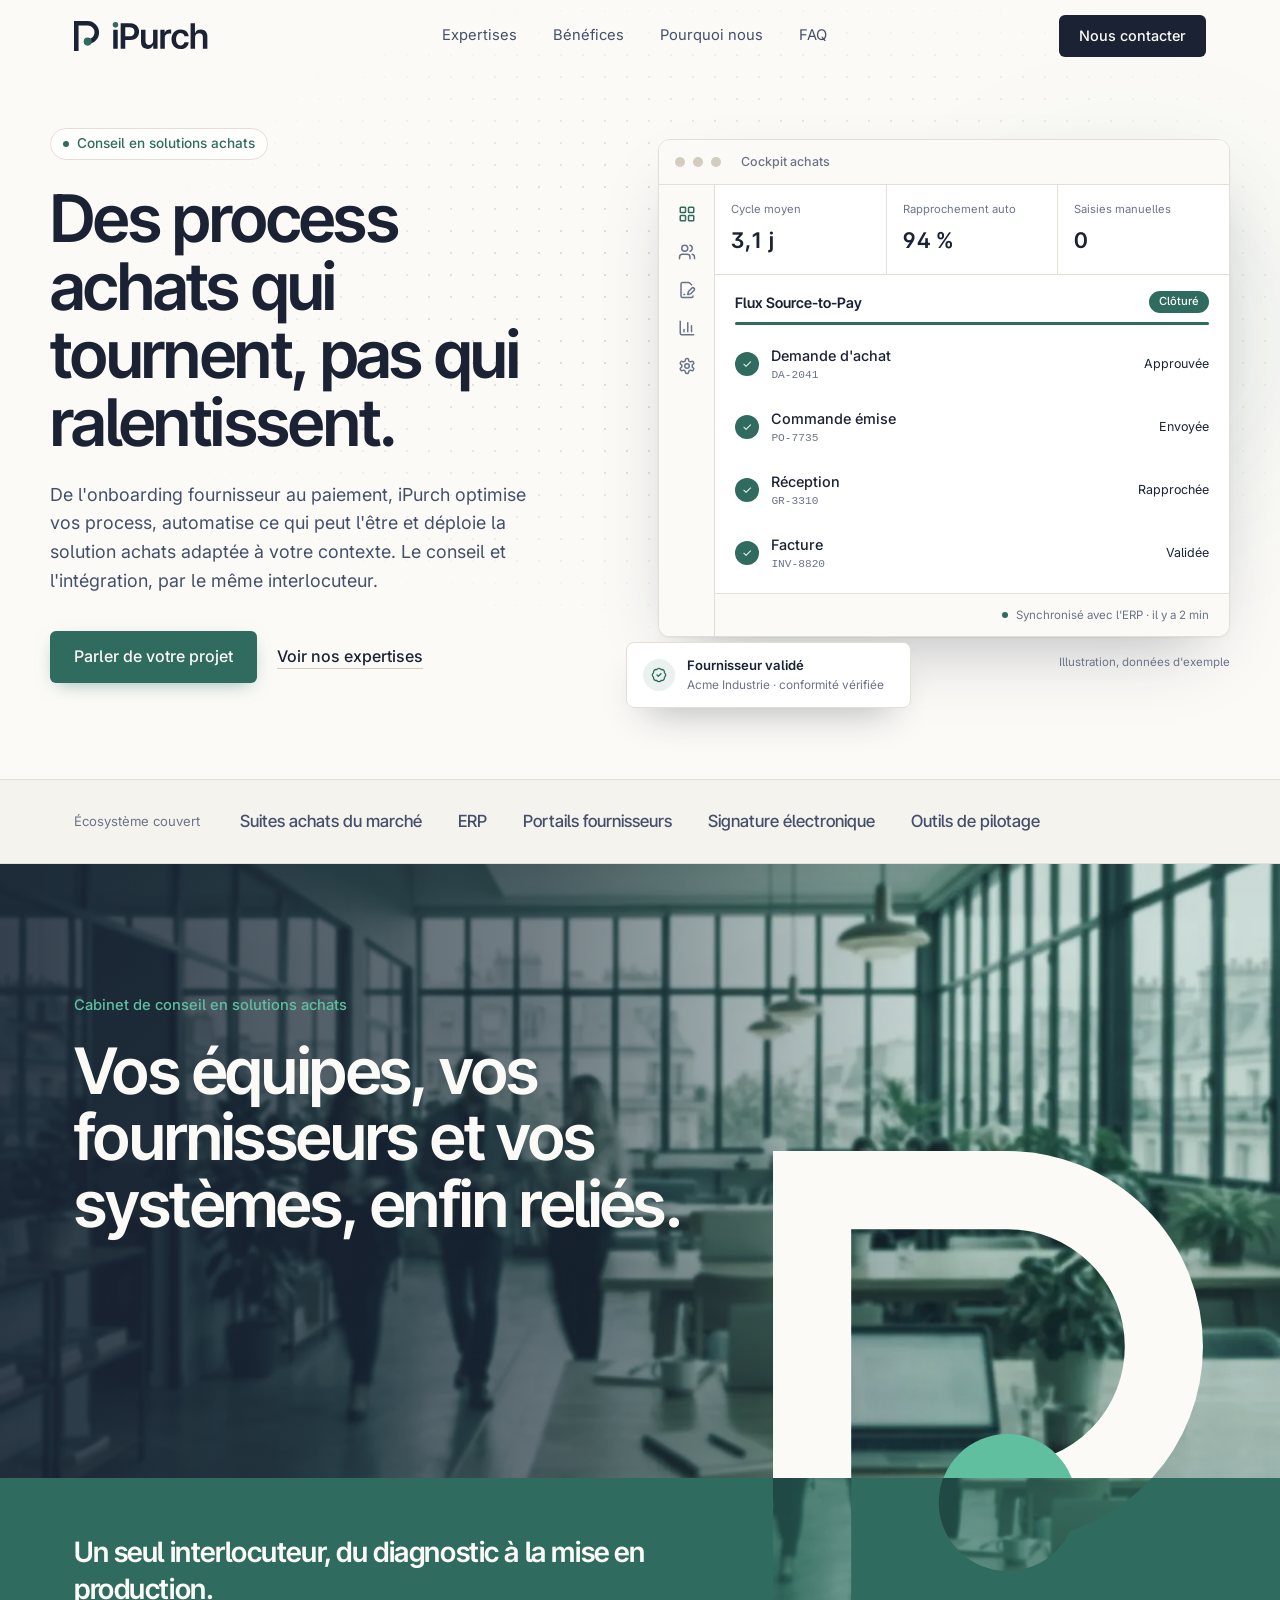
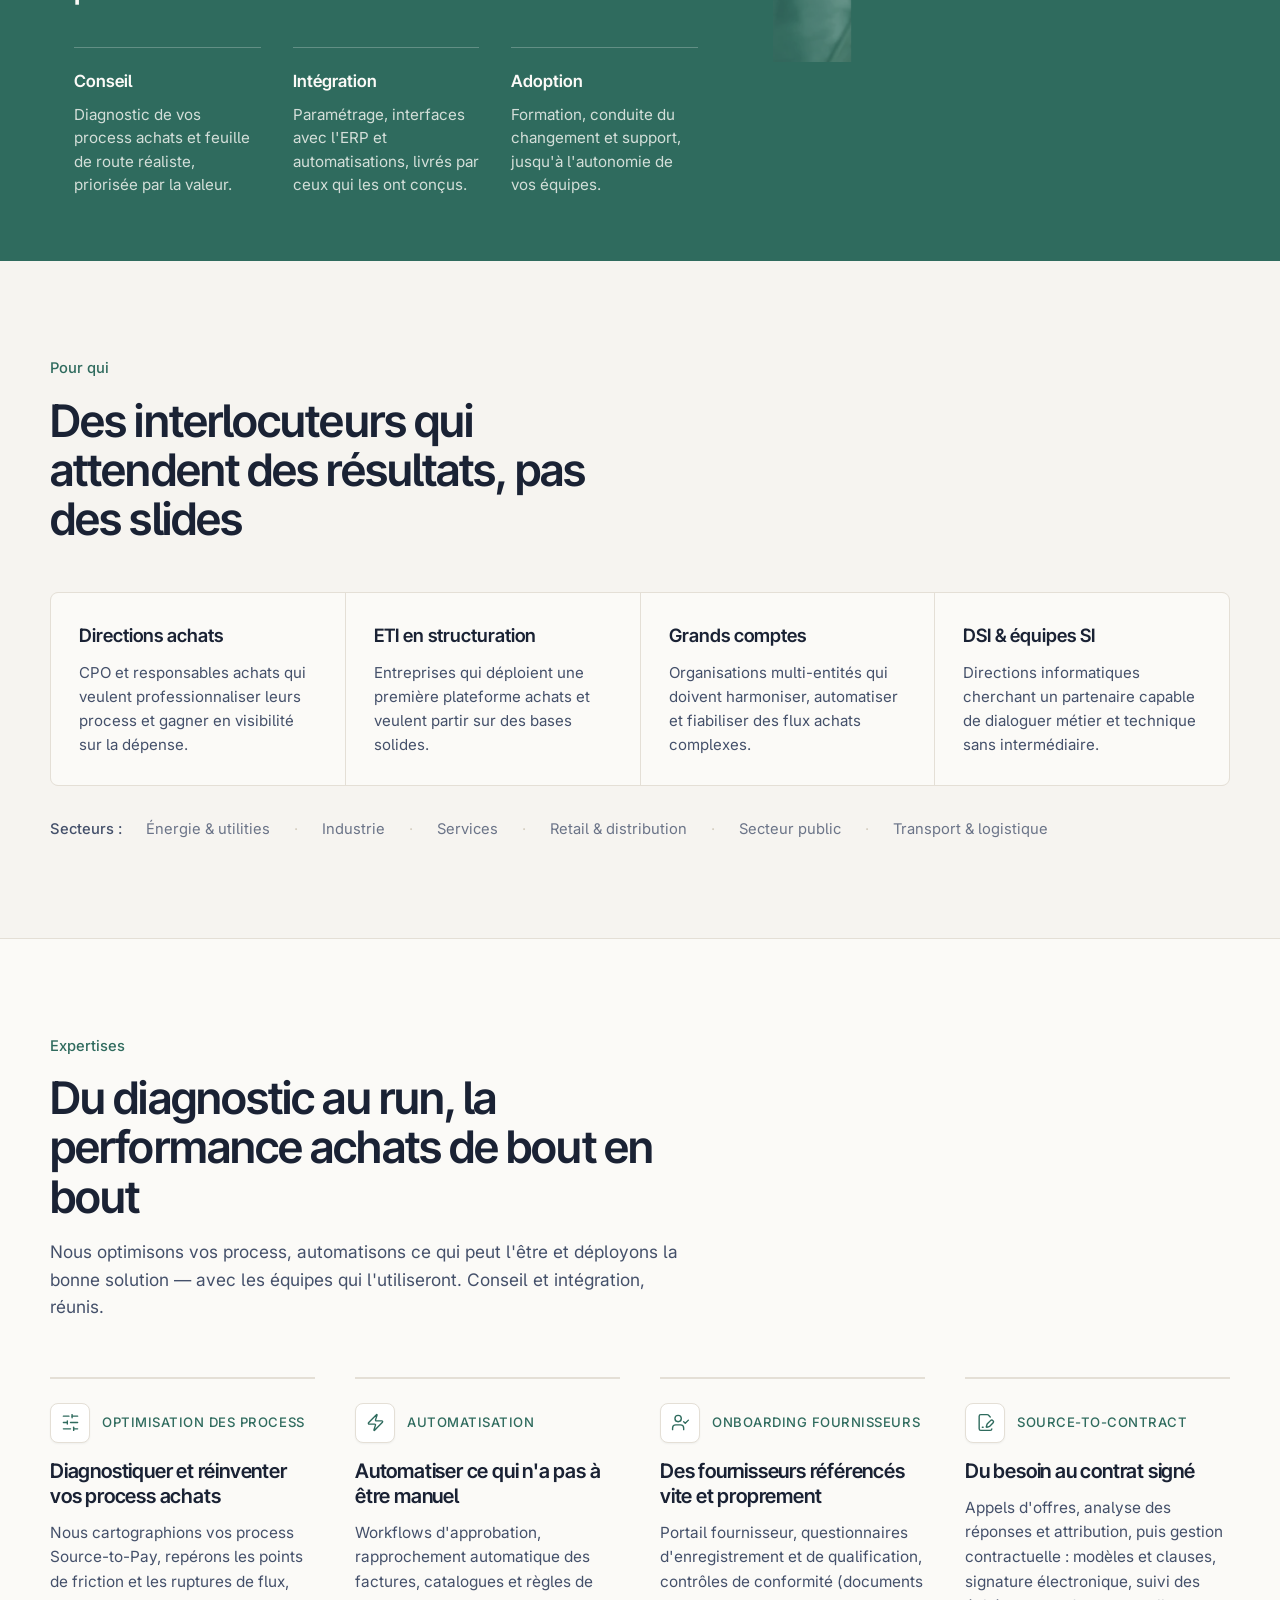
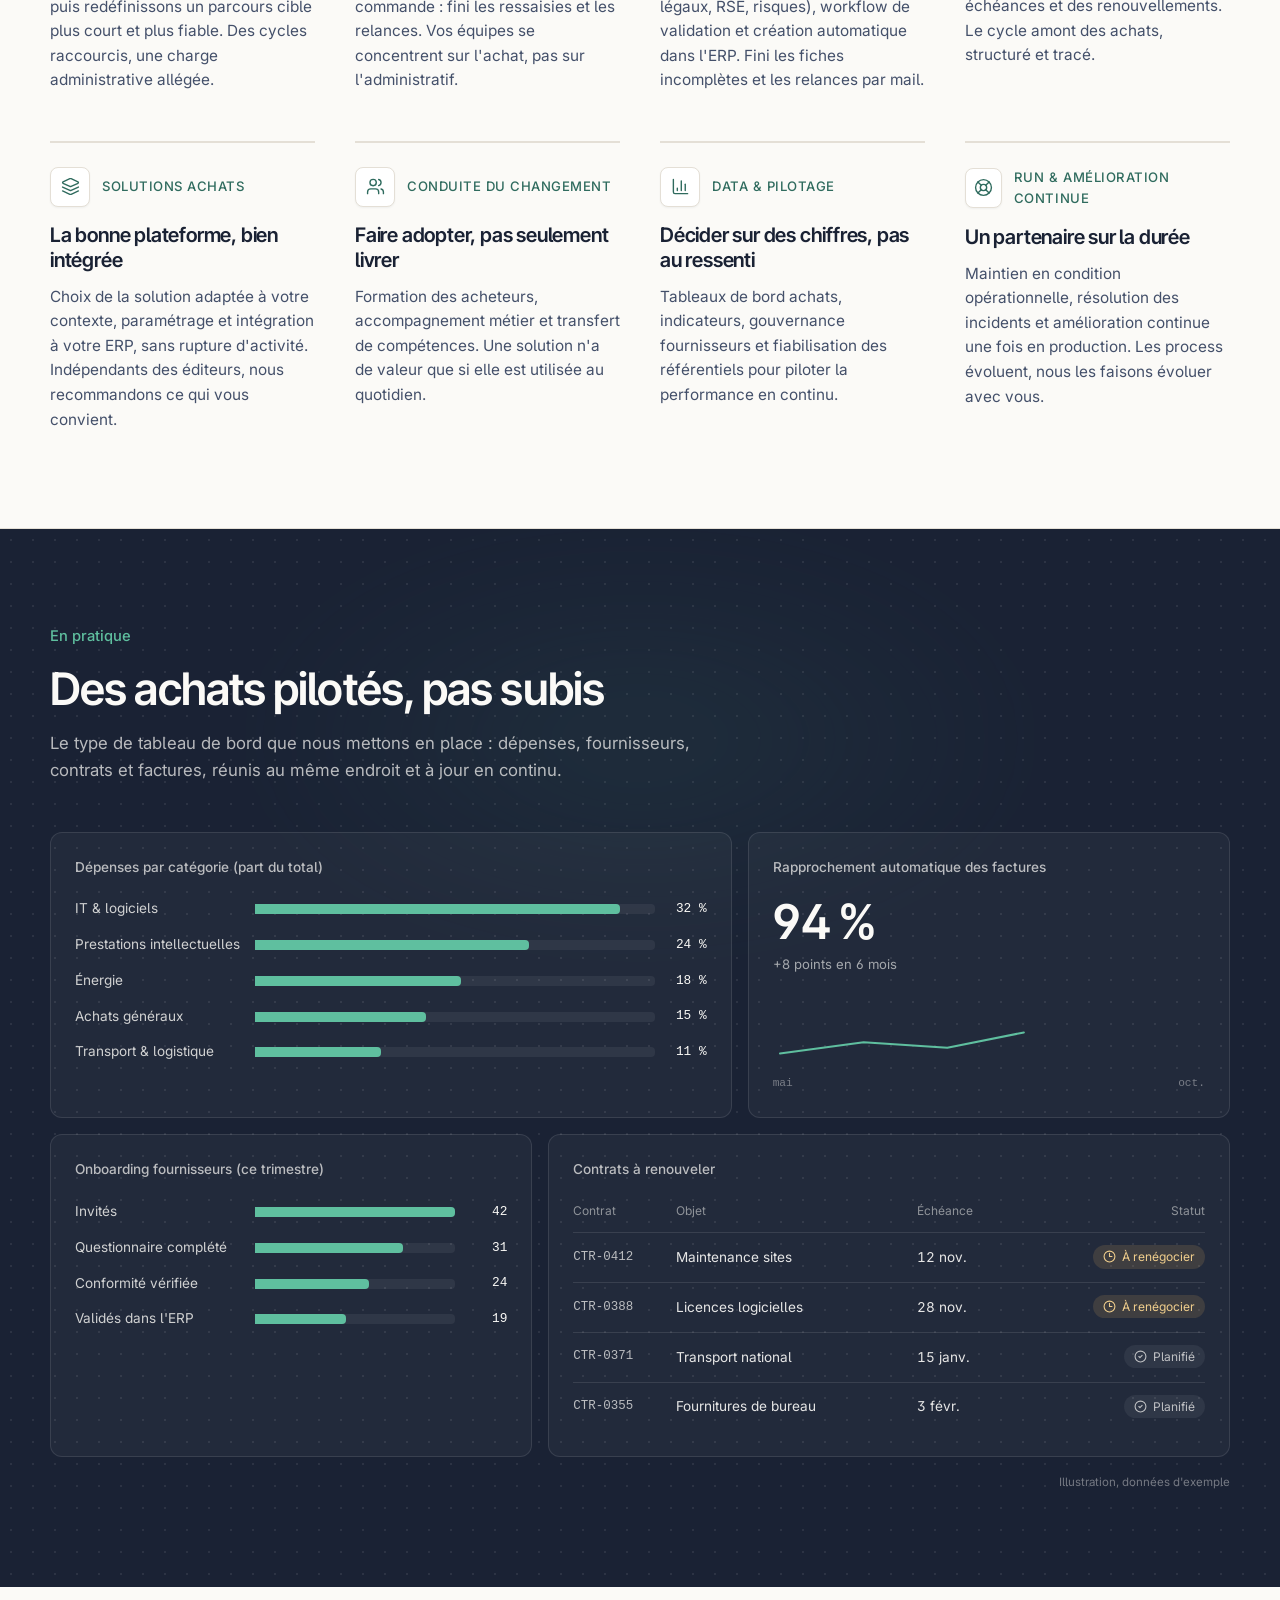
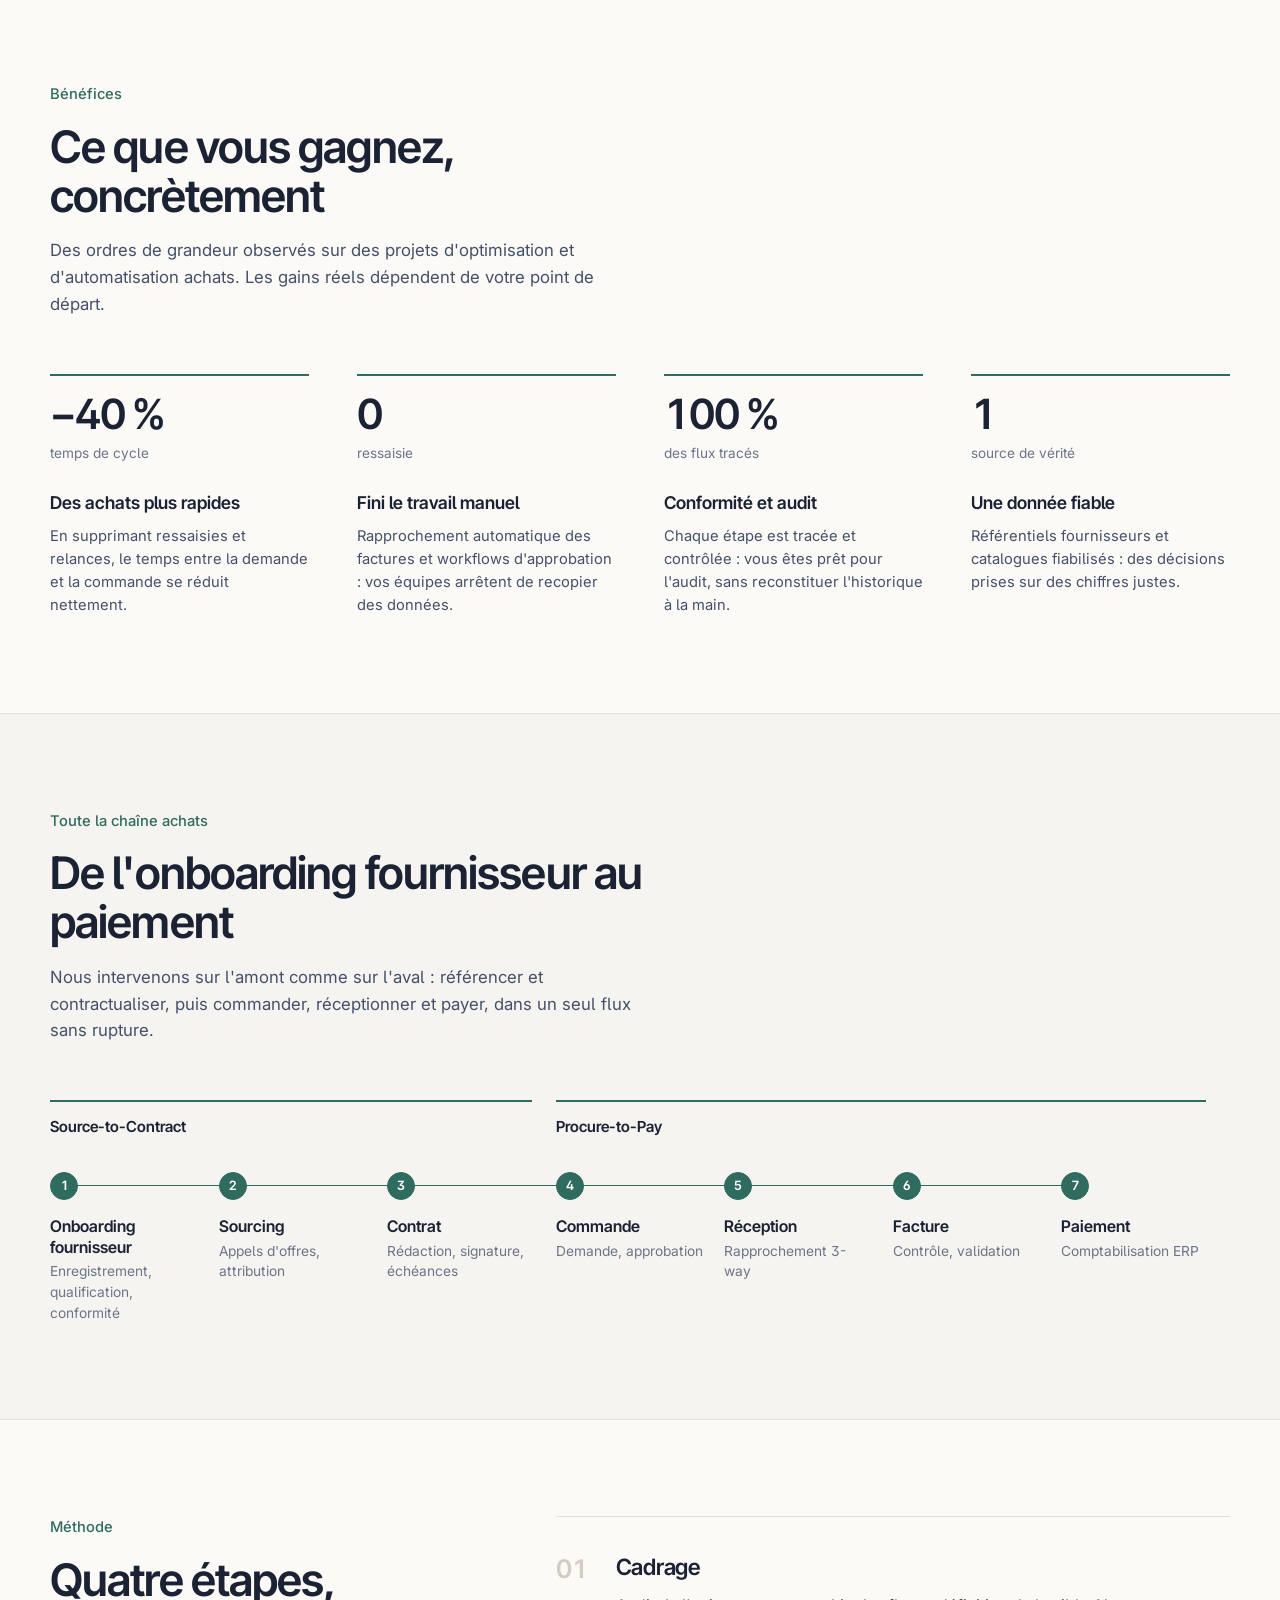
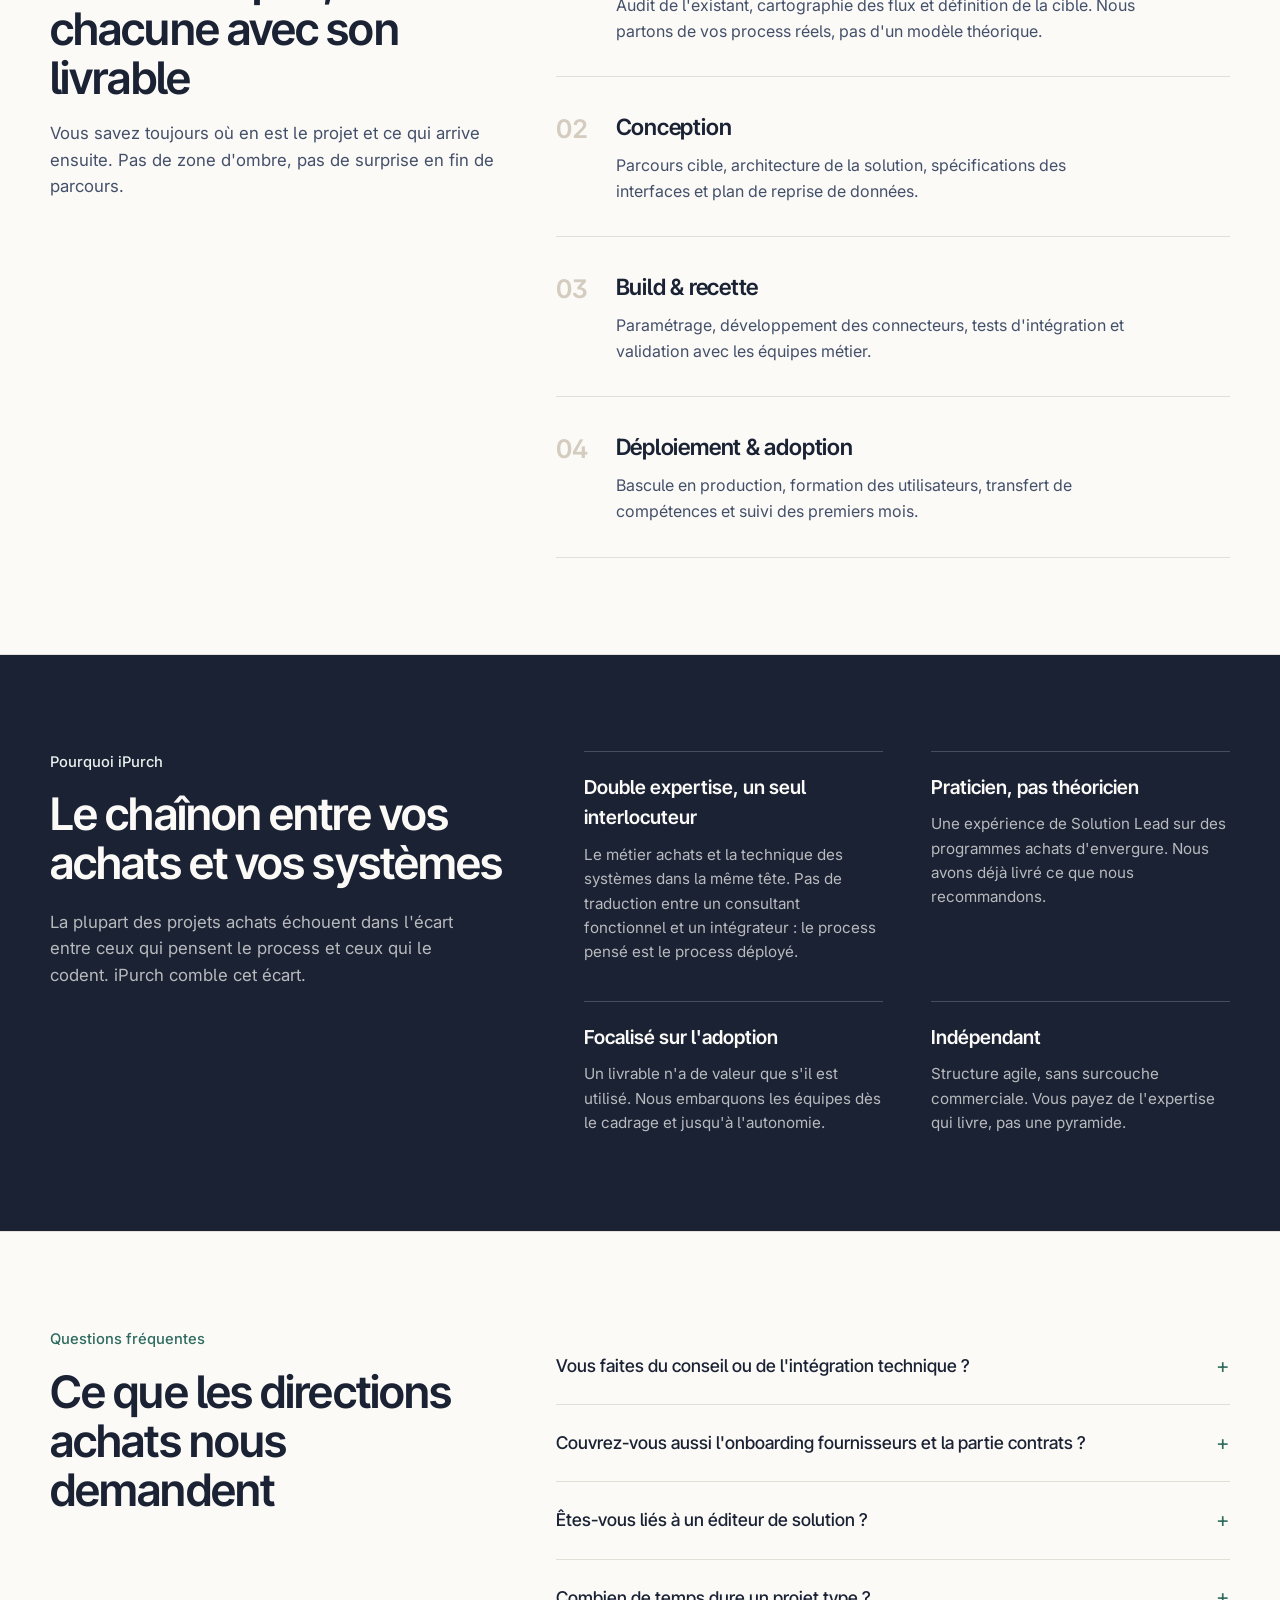
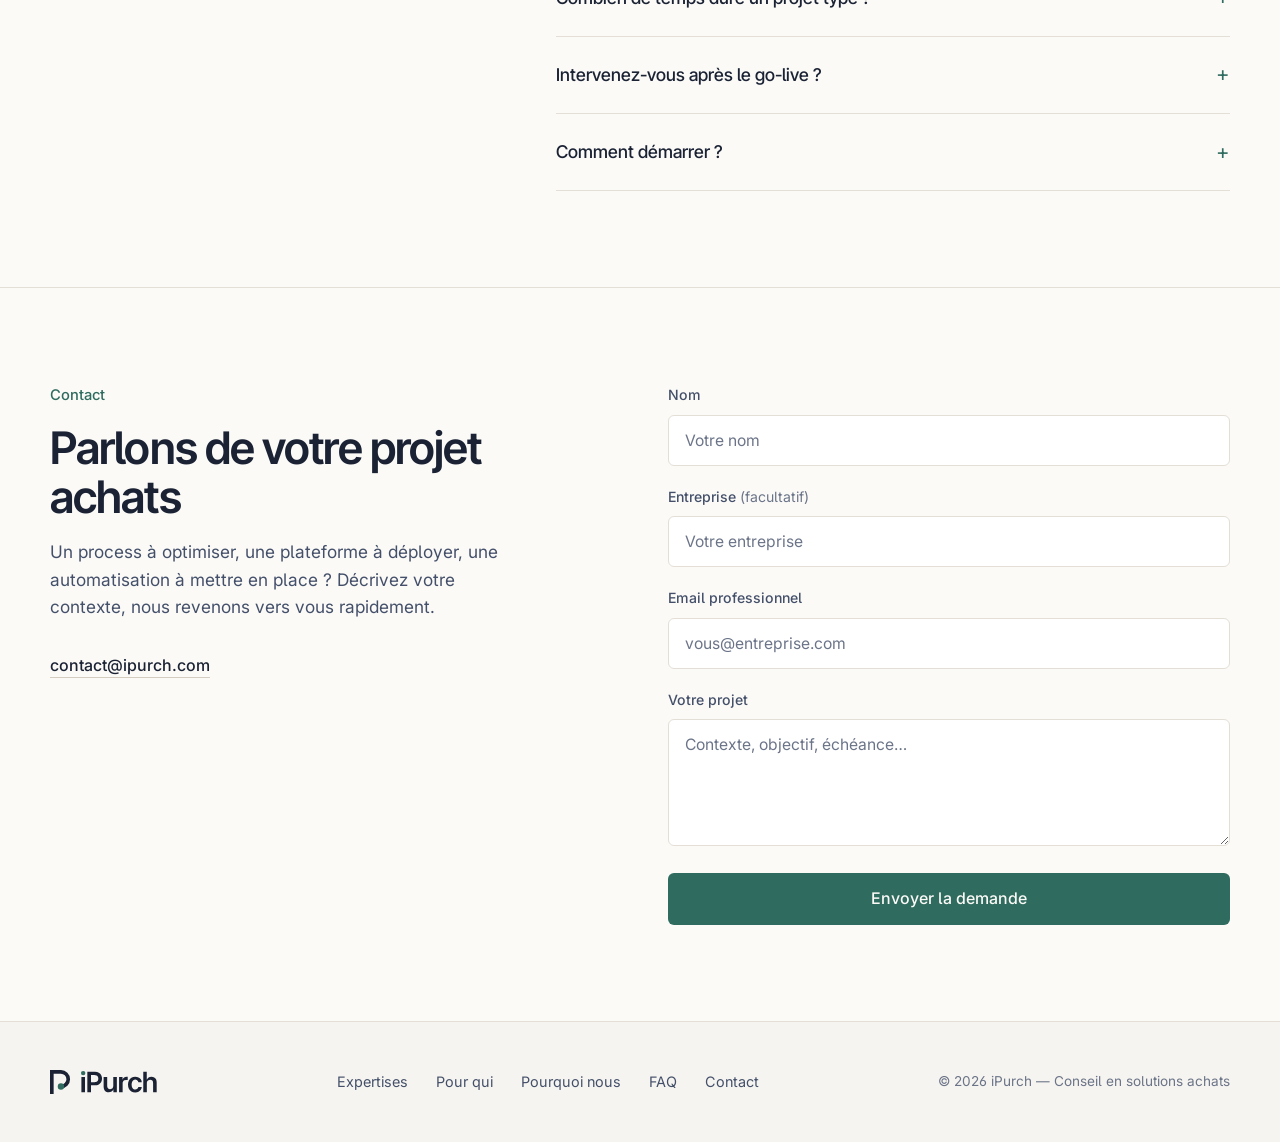
==== index.html @ 99d76235 "Section ambiance : photo duotone et grand symbole iPurch Co-Authored-By: Claude Opus 5.5 <noreply@an" ====
<!DOCTYPE html><html lang="fr"><head><meta charSet="utf-8"/><meta name="viewport" content="width=device-width, initial-scale=1"/><link rel="preload" as="image" href="/logo-ipurch.svg"/><link rel="stylesheet" href="/_next/static/css/b8a071f1bb0f0b45.css" data-precedence="next"/><link rel="preload" as="script" fetchPriority="low" href="/_next/static/chunks/webpack-db0a529a99835594.js"/><script src="/_next/static/chunks/4bd1b696-1aecb718b7a33d29.js" async=""></script><script src="/_next/static/chunks/517-3b5f5d968b87747b.js" async=""></script><script src="/_next/static/chunks/main-app-0bca6ce884f73577.js" async=""></script><script src="/_next/static/chunks/app/page-806783d012104522.js" async=""></script><link rel="preconnect" href="https://fonts.googleapis.com"/><link rel="preconnect" href="https://fonts.gstatic.com" crossorigin="anonymous"/><title>iPurch — Conseil en solutions achats</title><meta name="description" content="iPurch optimise, automatise et déploie vos process achats, de l&#x27;onboarding fournisseur au paiement. Conseil et intégration de solutions achats, réunis."/><meta name="keywords" content="conseil achats,solutions achats,e-procurement,automatisation achats,Source-to-Pay,Source-to-Contract,onboarding fournisseurs,gestion des contrats,optimisation process achats"/><link rel="canonical" href="https://ipurch.com/"/><meta property="og:title" content="iPurch — Conseil en solutions achats"/><meta property="og:description" content="Optimisation, automatisation et intégration de vos process achats."/><meta property="og:locale" content="fr_FR"/><meta property="og:image" content="https://ipurch.com/og.png"/><meta property="og:image:width" content="1200"/><meta property="og:image:height" content="630"/><meta property="og:image:alt" content="iPurch — Conseil en solutions achats"/><meta property="og:type" content="website"/><meta name="twitter:card" content="summary_large_image"/><meta name="twitter:title" content="iPurch — Conseil en solutions achats"/><meta name="twitter:description" content="Optimisation, automatisation et intégration de vos process achats."/><meta name="twitter:image" content="https://ipurch.com/og.png"/><meta name="twitter:image:width" content="1200"/><meta name="twitter:image:height" content="630"/><meta name="twitter:image:alt" content="iPurch — Conseil en solutions achats"/><link rel="icon" href="/icon.svg?99a24927365b1c5a" type="image/svg+xml" sizes="any"/><link rel="apple-touch-icon" href="/apple-icon.png?f041b15fe73373d6" type="image/png" sizes="360x360"/><link href="https://fonts.googleapis.com/css2?family=Inter+Tight:wght@400;500;600;700&amp;family=Inter:wght@400;500;600&amp;display=swap" rel="stylesheet"/><script src="/_next/static/chunks/polyfills-42372ed130431b0a.js" noModule=""></script></head><body class="font-sans"><nav class="fixed inset-x-0 top-0 z-50 transition-colors duration-300 border-b border-transparent"><div class="mx-auto flex h-[72px] max-w-[1180px] items-center justify-between px-6"><a href="#top" aria-label="iPurch, retour en haut de page"><img src="/logo-ipurch.svg" alt="iPurch" width="136" height="30" class="block h-[30px] w-auto"/></a><div class="hidden items-center gap-9 text-[0.92rem] text-ink-soft md:flex"><a href="#expertises" class="transition-colors hover:text-ink">Expertises</a><a href="#benefices" class="transition-colors hover:text-ink">Bénéfices</a><a href="#pourquoi" class="transition-colors hover:text-ink">Pourquoi nous</a><a href="#faq" class="transition-colors hover:text-ink">FAQ</a></div><a href="#contact" class="rounded-md bg-ink px-5 py-[9px] text-[0.9rem] font-medium text-paper transition-colors hover:bg-pine">Nous contacter</a></div></nav><main class="relative z-[1]"><header id="top" class="relative overflow-hidden px-6 pb-24 pt-[128px]"><div class="hero-grid pointer-events-none absolute inset-0" aria-hidden="true"></div><div class="pointer-events-none absolute right-[-10%] top-[8%] h-[560px] w-[560px] rounded-full opacity-60 blur-3xl" style="background:radial-gradient(circle, rgba(47,107,94,.16), transparent 65%)" aria-hidden="true"></div><div class="relative mx-auto grid max-w-[1180px] items-center gap-16 lg:grid-cols-[1fr_1.05fr]"><div><p class="load-rise mb-6 inline-flex items-center gap-2 rounded-full border border-line bg-white/70 px-3 py-1 text-[0.85rem] font-medium text-pine backdrop-blur"><span class="h-1.5 w-1.5 rounded-full bg-pine" aria-hidden="true"></span>Conseil en solutions achats</p><h1 class="load-rise mb-6 font-display text-[clamp(2.6rem,5.2vw,4.1rem)] font-semibold leading-[1.04] tracking-[-0.025em] text-ink" style="animation-delay:0.05s">Des process achats qui tournent, pas qui ralentissent.</h1><p class="load-rise mb-9 max-w-[46ch] text-[1.12rem] leading-[1.6] text-ink-soft" style="animation-delay:0.1s">De l&#x27;onboarding fournisseur au paiement, iPurch optimise vos process, automatise ce qui peut l&#x27;être et déploie la solution achats adaptée à votre contexte. Le conseil et l&#x27;intégration, par le même interlocuteur.</p><div class="load-rise flex flex-wrap items-center gap-5" style="animation-delay:0.15s"><a href="#contact" class="rounded-md bg-pine px-6 py-[13px] font-medium text-paper shadow-[0_6px_20px_-8px_rgba(47,107,94,.6)] transition-colors hover:bg-pine-deep">Parler de votre projet</a><a href="#expertises" class="font-medium text-ink underline decoration-line-strong underline-offset-[6px] transition-colors hover:decoration-pine">Voir nos expertises</a></div></div><div class="load-rise relative" style="animation-delay:0.2s"><div class="overflow-hidden rounded-xl border border-line bg-white shadow-[0_1px_2px_rgba(26,34,52,.05),0_30px_70px_-30px_rgba(26,34,52,.35)]"><div class="flex items-center gap-2 border-b border-line bg-paper px-4 py-3"><span class="h-2.5 w-2.5 rounded-full bg-line-strong"></span><span class="h-2.5 w-2.5 rounded-full bg-line-strong"></span><span class="h-2.5 w-2.5 rounded-full bg-line-strong"></span><span class="ml-3 text-[0.78rem] font-medium text-mute">Cockpit achats</span></div><div class="flex"><div class="hidden w-14 shrink-0 flex-col items-center gap-5 border-r border-line bg-paper py-5 text-mute sm:flex" aria-hidden="true"><svg xmlns="http://www.w3.org/2000/svg" width="18" height="18" viewBox="0 0 24 24" fill="none" stroke="currentColor" stroke-width="2" stroke-linecap="round" stroke-linejoin="round" class="lucide lucide-layout-grid text-pine"><rect width="7" height="7" x="3" y="3" rx="1"></rect><rect width="7" height="7" x="14" y="3" rx="1"></rect><rect width="7" height="7" x="14" y="14" rx="1"></rect><rect width="7" height="7" x="3" y="14" rx="1"></rect></svg><svg xmlns="http://www.w3.org/2000/svg" width="18" height="18" viewBox="0 0 24 24" fill="none" stroke="currentColor" stroke-width="2" stroke-linecap="round" stroke-linejoin="round" class="lucide lucide-users"><path d="M16 21v-2a4 4 0 0 0-4-4H6a4 4 0 0 0-4 4v2"></path><circle cx="9" cy="7" r="4"></circle><path d="M22 21v-2a4 4 0 0 0-3-3.87"></path><path d="M16 3.13a4 4 0 0 1 0 7.75"></path></svg><svg xmlns="http://www.w3.org/2000/svg" width="18" height="18" viewBox="0 0 24 24" fill="none" stroke="currentColor" stroke-width="2" stroke-linecap="round" stroke-linejoin="round" class="lucide lucide-file-pen-line"><path d="m18 5-2.414-2.414A2 2 0 0 0 14.172 2H6a2 2 0 0 0-2 2v16a2 2 0 0 0 2 2h12a2 2 0 0 0 2-2"></path><path d="M21.378 12.626a1 1 0 0 0-3.004-3.004l-4.01 4.012a2 2 0 0 0-.506.854l-.837 2.87a.5.5 0 0 0 .62.62l2.87-.837a2 2 0 0 0 .854-.506z"></path><path d="M8 18h1"></path></svg><svg xmlns="http://www.w3.org/2000/svg" width="18" height="18" viewBox="0 0 24 24" fill="none" stroke="currentColor" stroke-width="2" stroke-linecap="round" stroke-linejoin="round" class="lucide lucide-chart-column"><path d="M3 3v16a2 2 0 0 0 2 2h16"></path><path d="M18 17V9"></path><path d="M13 17V5"></path><path d="M8 17v-3"></path></svg><svg xmlns="http://www.w3.org/2000/svg" width="18" height="18" viewBox="0 0 24 24" fill="none" stroke="currentColor" stroke-width="2" stroke-linecap="round" stroke-linejoin="round" class="lucide lucide-settings"><path d="M12.22 2h-.44a2 2 0 0 0-2 2v.18a2 2 0 0 1-1 1.73l-.43.25a2 2 0 0 1-2 0l-.15-.08a2 2 0 0 0-2.73.73l-.22.38a2 2 0 0 0 .73 2.73l.15.1a2 2 0 0 1 1 1.72v.51a2 2 0 0 1-1 1.74l-.15.09a2 2 0 0 0-.73 2.73l.22.38a2 2 0 0 0 2.73.73l.15-.08a2 2 0 0 1 2 0l.43.25a2 2 0 0 1 1 1.73V20a2 2 0 0 0 2 2h.44a2 2 0 0 0 2-2v-.18a2 2 0 0 1 1-1.73l.43-.25a2 2 0 0 1 2 0l.15.08a2 2 0 0 0 2.73-.73l.22-.39a2 2 0 0 0-.73-2.73l-.15-.08a2 2 0 0 1-1-1.74v-.5a2 2 0 0 1 1-1.74l.15-.09a2 2 0 0 0 .73-2.73l-.22-.38a2 2 0 0 0-2.73-.73l-.15.08a2 2 0 0 1-2 0l-.43-.25a2 2 0 0 1-1-1.73V4a2 2 0 0 0-2-2z"></path><circle cx="12" cy="12" r="3"></circle></svg></div><div class="min-w-0 flex-1"><div class="grid grid-cols-3 border-b border-line"><div class="px-4 py-4 border-r border-line"><div class="text-[0.7rem] text-mute">Cycle moyen</div><div class="mt-1 font-display text-[1.35rem] font-semibold tabular-nums text-ink">3,1 j</div></div><div class="px-4 py-4 border-r border-line"><div class="text-[0.7rem] text-mute">Rapprochement auto</div><div class="mt-1 font-display text-[1.35rem] font-semibold tabular-nums text-ink">94 %</div></div><div class="px-4 py-4 "><div class="text-[0.7rem] text-mute">Saisies manuelles</div><div class="mt-1 font-display text-[1.35rem] font-semibold tabular-nums text-ink">0</div></div></div><div class="flex items-center justify-between px-5 pb-2 pt-4"><span class="font-display text-[0.9rem] font-semibold text-ink">Flux Source-to-Pay</span><span class="rounded-full px-2.5 py-0.5 text-[0.7rem] font-medium transition-colors duration-500 bg-pine-tint text-pine-deep">En cours</span></div><div class="mx-5 h-[3px] rounded bg-paper-2"><div class="h-full rounded bg-pine transition-[width] duration-700 ease-out" style="width:0%"></div></div><ul class="px-2 py-2"><li class="flex items-center gap-3 rounded-md px-3 py-[11px] transition-colors duration-500 bg-pine-tint/60"><span class="relative grid h-6 w-6 shrink-0 place-items-center rounded-full text-[0.72rem] transition-all duration-500 border-2 border-pine bg-white text-pine" aria-hidden="true">1<span class="absolute inset-[-5px] animate-ping rounded-full border border-pine/40"></span></span><div class="min-w-0 flex-1"><div class="text-[0.9rem] font-medium text-ink">Demande d&#x27;achat</div><div class="font-mono text-[0.7rem] text-mute">DA-2041</div></div><span class="shrink-0 text-[0.78rem] transition-colors duration-500 font-medium text-pine">En traitement…</span></li><li class="flex items-center gap-3 rounded-md px-3 py-[11px] transition-colors duration-500 "><span class="relative grid h-6 w-6 shrink-0 place-items-center rounded-full text-[0.72rem] transition-all duration-500 border border-line-strong bg-paper text-mute" aria-hidden="true">2</span><div class="min-w-0 flex-1"><div class="text-[0.9rem] font-medium text-ink">Commande émise</div><div class="font-mono text-[0.7rem] text-mute">PO-7735</div></div><span class="shrink-0 text-[0.78rem] transition-colors duration-500 text-mute">En attente</span></li><li class="flex items-center gap-3 rounded-md px-3 py-[11px] transition-colors duration-500 "><span class="relative grid h-6 w-6 shrink-0 place-items-center rounded-full text-[0.72rem] transition-all duration-500 border border-line-strong bg-paper text-mute" aria-hidden="true">3</span><div class="min-w-0 flex-1"><div class="text-[0.9rem] font-medium text-ink">Réception</div><div class="font-mono text-[0.7rem] text-mute">GR-3310</div></div><span class="shrink-0 text-[0.78rem] transition-colors duration-500 text-mute">En attente</span></li><li class="flex items-center gap-3 rounded-md px-3 py-[11px] transition-colors duration-500 "><span class="relative grid h-6 w-6 shrink-0 place-items-center rounded-full text-[0.72rem] transition-all duration-500 border border-line-strong bg-paper text-mute" aria-hidden="true">4</span><div class="min-w-0 flex-1"><div class="text-[0.9rem] font-medium text-ink">Facture</div><div class="font-mono text-[0.7rem] text-mute">INV-8820</div></div><span class="shrink-0 text-[0.78rem] transition-colors duration-500 text-mute">En attente</span></li></ul><div class="flex items-center justify-end gap-2 border-t border-line bg-paper px-5 py-3 text-[0.72rem] text-mute"><span class="h-1.5 w-1.5 rounded-full bg-pine" aria-hidden="true"></span>Synchronisé avec l&#x27;ERP · il y a 2 min</div></div></div></div><div class="float-card absolute -bottom-9 -left-8 hidden w-[285px] rounded-lg border border-line bg-white px-4 py-3 shadow-[0_18px_40px_-20px_rgba(26,34,52,.45)] md:block"><div class="flex items-center gap-3"><span class="grid h-8 w-8 shrink-0 place-items-center rounded-full bg-pine-tint text-pine" aria-hidden="true"><svg xmlns="http://www.w3.org/2000/svg" width="16" height="16" viewBox="0 0 24 24" fill="none" stroke="currentColor" stroke-width="2" stroke-linecap="round" stroke-linejoin="round" class="lucide lucide-badge-check"><path d="M3.85 8.62a4 4 0 0 1 4.78-4.77 4 4 0 0 1 6.74 0 4 4 0 0 1 4.78 4.78 4 4 0 0 1 0 6.74 4 4 0 0 1-4.77 4.78 4 4 0 0 1-6.75 0 4 4 0 0 1-4.78-4.77 4 4 0 0 1 0-6.76Z"></path><path d="m9 12 2 2 4-4"></path></svg></span><div class="min-w-0"><div class="text-[0.82rem] font-semibold text-ink">Fournisseur validé</div><div class="truncate text-[0.74rem] text-mute">Acme Industrie · conformité vérifiée</div></div></div></div><p class="mt-12 text-right text-[0.72rem] text-mute md:mt-4">Illustration, données d&#x27;exemple</p></div></div></header><section class="border-y border-line bg-paper-2/60"><div class="mx-auto flex max-w-[1180px] flex-col gap-5 px-6 py-7 sm:flex-row sm:items-center sm:gap-10"><span class="shrink-0 text-[0.82rem] text-mute">Écosystème couvert</span><div class="flex flex-wrap items-center gap-x-9 gap-y-3"><span class="font-display text-[1.05rem] font-medium text-ink-soft">Suites achats du marché</span><span class="font-display text-[1.05rem] font-medium text-ink-soft">ERP</span><span class="font-display text-[1.05rem] font-medium text-ink-soft">Portails fournisseurs</span><span class="font-display text-[1.05rem] font-medium text-ink-soft">Signature électronique</span><span class="font-display text-[1.05rem] font-medium text-ink-soft">Outils de pilotage</span></div></div></section><section aria-label="iPurch, cabinet de conseil en solutions achats" class="relative [--W:200px] [--H:calc(var(--W)*1.19)] [--OV:calc(var(--H)*0.36)] sm:[--W:300px] lg:[--W:430px]"><div class="relative h-[clamp(460px,48vw,640px)] overflow-hidden bg-ink"><img src="/ambiance-bureau.webp" alt="" loading="lazy" class="absolute inset-0 h-full w-full object-cover object-[50%_45%]"/><div class="absolute inset-0" style="background:linear-gradient(90deg, rgba(26,34,52,.82) 0%, rgba(26,34,52,.55) 42%, rgba(26,34,52,.08) 75%)" aria-hidden="true"></div><div class="relative mx-auto flex h-full max-w-[1180px] flex-col justify-center px-6 pb-[calc(var(--OV)*0.6)]"><p class="reveal mb-5 text-[0.92rem] font-medium text-[#5FBF9F]">Cabinet de conseil en solutions achats</p><h2 class="reveal max-w-[17ch] font-display text-[clamp(2.2rem,5vw,4rem)] font-semibold leading-[1.04] tracking-[-0.025em] text-paper">Vos équipes, vos fournisseurs et vos systèmes, enfin reliés.</h2></div><div class="pointer-events-none absolute right-[6%] h-[var(--H)] w-[var(--W)]" style="bottom:calc(var(--OV) * -1)"><svg viewBox="9 6 30.25 36" class="block h-full w-full overflow-visible" aria-hidden="true"><path d="M11.75 42V8.75H25.5A11 11 0 0 1 25.5 30.75" fill="none" stroke="#FBFAF7" stroke-width="5.5" stroke-linejoin="miter" pathLength="1" style="stroke-dasharray:1;stroke-dashoffset:1;transition:stroke-dashoffset 1.6s cubic-bezier(.65,0,.35,1)"></path><circle cx="25.5" cy="30.75" r="4.84" fill="#5FBF9F" style="transform-origin:25.5px 30.75px;transform:scale(0);transition:transform .5s cubic-bezier(.34,1.56,.64,1) 1.45s"></circle></svg></div></div><div class="relative overflow-hidden bg-pine text-paper"><div class="pointer-events-none absolute right-[6%] h-[var(--H)] w-[var(--W)] transition-opacity duration-700" style="top:calc((var(--H) - var(--OV)) * -1);background-image:url(/ambiance-bureau.webp);background-size:cover;background-position:center;-webkit-mask-image:url(/symbole-masque.svg);mask-image:url(/symbole-masque.svg);-webkit-mask-size:100% 100%;mask-size:100% 100%;opacity:0;transition-delay:1.2s" aria-hidden="true"></div><div class="relative mx-auto max-w-[1180px] px-6 pb-16 pt-[calc(var(--OV)+40px)] sm:pt-14 sm:pr-[calc(var(--W)+8%)]"><p class="reveal mb-10 max-w-[44ch] font-display text-[clamp(1.35rem,2.2vw,1.75rem)] font-semibold leading-[1.3] tracking-[-0.015em]">Un seul interlocuteur, du diagnostic à la mise en production.</p><ul class="grid gap-8 sm:grid-cols-3"><li class="reveal border-t border-paper/25 pt-5" style="transition-delay:0ms"><h3 class="mb-2 font-display text-[1.05rem] font-semibold">Conseil</h3><p class="text-[0.95rem] leading-[1.55] text-paper/80">Diagnostic de vos process achats et feuille de route réaliste, priorisée par la valeur.</p></li><li class="reveal border-t border-paper/25 pt-5" style="transition-delay:80ms"><h3 class="mb-2 font-display text-[1.05rem] font-semibold">Intégration</h3><p class="text-[0.95rem] leading-[1.55] text-paper/80">Paramétrage, interfaces avec l&#x27;ERP et automatisations, livrés par ceux qui les ont conçus.</p></li><li class="reveal border-t border-paper/25 pt-5" style="transition-delay:160ms"><h3 class="mb-2 font-display text-[1.05rem] font-semibold">Adoption</h3><p class="text-[0.95rem] leading-[1.55] text-paper/80">Formation, conduite du changement et support, jusqu&#x27;à l&#x27;autonomie de vos équipes.</p></li></ul></div></div></section><section id="pour-qui" class="border-b border-line bg-paper-2/50 px-6 py-24"><div class="mx-auto max-w-[1180px]"><div class="reveal max-w-[560px]"><p class="mb-4 text-[0.92rem] font-medium text-pine">Pour qui</p><h2 class="font-display text-[clamp(1.9rem,3.6vw,2.8rem)] font-semibold leading-[1.1] tracking-[-0.02em] text-ink">Des interlocuteurs qui attendent des résultats, pas des slides</h2></div><div class="reveal mt-12 grid grid-cols-1 gap-px overflow-hidden rounded-lg border border-line bg-line sm:grid-cols-2 lg:grid-cols-4"><div class="bg-paper p-7"><h3 class="mb-2.5 font-display text-[1.15rem] font-semibold text-ink">Directions achats</h3><p class="text-[0.94rem] leading-[1.6] text-ink-soft">CPO et responsables achats qui veulent professionnaliser leurs process et gagner en visibilité sur la dépense.</p></div><div class="bg-paper p-7"><h3 class="mb-2.5 font-display text-[1.15rem] font-semibold text-ink">ETI en structuration</h3><p class="text-[0.94rem] leading-[1.6] text-ink-soft">Entreprises qui déploient une première plateforme achats et veulent partir sur des bases solides.</p></div><div class="bg-paper p-7"><h3 class="mb-2.5 font-display text-[1.15rem] font-semibold text-ink">Grands comptes</h3><p class="text-[0.94rem] leading-[1.6] text-ink-soft">Organisations multi-entités qui doivent harmoniser, automatiser et fiabiliser des flux achats complexes.</p></div><div class="bg-paper p-7"><h3 class="mb-2.5 font-display text-[1.15rem] font-semibold text-ink">DSI &amp; équipes SI</h3><p class="text-[0.94rem] leading-[1.6] text-ink-soft">Directions informatiques cherchant un partenaire capable de dialoguer métier et technique sans intermédiaire.</p></div></div><div class="reveal mt-8 flex flex-wrap items-center gap-x-6 gap-y-2 text-[0.92rem] text-mute"><span class="font-medium text-ink-soft">Secteurs :</span><span>Énergie &amp; utilities<span class="ml-6 text-line-strong">·</span></span><span>Industrie<span class="ml-6 text-line-strong">·</span></span><span>Services<span class="ml-6 text-line-strong">·</span></span><span>Retail &amp; distribution<span class="ml-6 text-line-strong">·</span></span><span>Secteur public<span class="ml-6 text-line-strong">·</span></span><span>Transport &amp; logistique</span></div></div></section><section id="expertises" class="border-b border-line px-6 py-24"><div class="mx-auto max-w-[1180px]"><div class="reveal max-w-[640px]"><p class="mb-4 text-[0.92rem] font-medium text-pine">Expertises</p><h2 class="mb-4 font-display text-[clamp(1.9rem,3.6vw,2.8rem)] font-semibold leading-[1.1] tracking-[-0.02em] text-ink">Du diagnostic au run, la performance achats de bout en bout</h2><p class="text-[1.08rem] leading-[1.6] text-ink-soft">Nous optimisons vos process, automatisons ce qui peut l&#x27;être et déployons la bonne solution — avec les équipes qui l&#x27;utiliseront. Conseil et intégration, réunis.</p></div><div class="reveal mt-14 grid grid-cols-1 gap-x-10 gap-y-12 sm:grid-cols-2 lg:grid-cols-4"><div class="group border-t-2 border-line pt-6 transition-colors duration-300 hover:border-pine"><div class="mb-4 flex items-center gap-3"><span class="grid h-10 w-10 place-items-center rounded-lg border border-line bg-white text-pine shadow-[0_1px_2px_rgba(26,34,52,.05)] transition-colors duration-300 group-hover:border-pine group-hover:bg-pine group-hover:text-white" aria-hidden="true"><svg xmlns="http://www.w3.org/2000/svg" width="19" height="19" viewBox="0 0 24 24" fill="none" stroke="currentColor" stroke-width="1.75" stroke-linecap="round" stroke-linejoin="round" class="lucide lucide-sliders-horizontal"><line x1="21" x2="14" y1="4" y2="4"></line><line x1="10" x2="3" y1="4" y2="4"></line><line x1="21" x2="12" y1="12" y2="12"></line><line x1="8" x2="3" y1="12" y2="12"></line><line x1="21" x2="16" y1="20" y2="20"></line><line x1="12" x2="3" y1="20" y2="20"></line><line x1="14" x2="14" y1="2" y2="6"></line><line x1="8" x2="8" y1="10" y2="14"></line><line x1="16" x2="16" y1="18" y2="22"></line></svg></span><p class="text-[0.82rem] font-medium uppercase tracking-[0.04em] text-pine">Optimisation des process</p></div><h3 class="mb-3 font-display text-[1.25rem] font-semibold leading-[1.25] tracking-[-0.01em] text-ink">Diagnostiquer et réinventer vos process achats</h3><p class="text-[0.96rem] leading-[1.6] text-ink-soft">Nous cartographions vos process Source-to-Pay, repérons les points de friction et les ruptures de flux, puis redéfinissons un parcours cible plus court et plus fiable. Des cycles raccourcis, une charge administrative allégée.</p></div><div class="group border-t-2 border-line pt-6 transition-colors duration-300 hover:border-pine"><div class="mb-4 flex items-center gap-3"><span class="grid h-10 w-10 place-items-center rounded-lg border border-line bg-white text-pine shadow-[0_1px_2px_rgba(26,34,52,.05)] transition-colors duration-300 group-hover:border-pine group-hover:bg-pine group-hover:text-white" aria-hidden="true"><svg xmlns="http://www.w3.org/2000/svg" width="19" height="19" viewBox="0 0 24 24" fill="none" stroke="currentColor" stroke-width="1.75" stroke-linecap="round" stroke-linejoin="round" class="lucide lucide-zap"><path d="M4 14a1 1 0 0 1-.78-1.63l9.9-10.2a.5.5 0 0 1 .86.46l-1.92 6.02A1 1 0 0 0 13 10h7a1 1 0 0 1 .78 1.63l-9.9 10.2a.5.5 0 0 1-.86-.46l1.92-6.02A1 1 0 0 0 11 14z"></path></svg></span><p class="text-[0.82rem] font-medium uppercase tracking-[0.04em] text-pine">Automatisation</p></div><h3 class="mb-3 font-display text-[1.25rem] font-semibold leading-[1.25] tracking-[-0.01em] text-ink">Automatiser ce qui n&#x27;a pas à être manuel</h3><p class="text-[0.96rem] leading-[1.6] text-ink-soft">Workflows d&#x27;approbation, rapprochement automatique des factures, catalogues et règles de commande : fini les ressaisies et les relances. Vos équipes se concentrent sur l&#x27;achat, pas sur l&#x27;administratif.</p></div><div class="group border-t-2 border-line pt-6 transition-colors duration-300 hover:border-pine"><div class="mb-4 flex items-center gap-3"><span class="grid h-10 w-10 place-items-center rounded-lg border border-line bg-white text-pine shadow-[0_1px_2px_rgba(26,34,52,.05)] transition-colors duration-300 group-hover:border-pine group-hover:bg-pine group-hover:text-white" aria-hidden="true"><svg xmlns="http://www.w3.org/2000/svg" width="19" height="19" viewBox="0 0 24 24" fill="none" stroke="currentColor" stroke-width="1.75" stroke-linecap="round" stroke-linejoin="round" class="lucide lucide-user-check"><path d="M16 21v-2a4 4 0 0 0-4-4H6a4 4 0 0 0-4 4v2"></path><circle cx="9" cy="7" r="4"></circle><polyline points="16 11 18 13 22 9"></polyline></svg></span><p class="text-[0.82rem] font-medium uppercase tracking-[0.04em] text-pine">Onboarding fournisseurs</p></div><h3 class="mb-3 font-display text-[1.25rem] font-semibold leading-[1.25] tracking-[-0.01em] text-ink">Des fournisseurs référencés vite et proprement</h3><p class="text-[0.96rem] leading-[1.6] text-ink-soft">Portail fournisseur, questionnaires d&#x27;enregistrement et de qualification, contrôles de conformité (documents légaux, RSE, risques), workflow de validation et création automatique dans l&#x27;ERP. Fini les fiches incomplètes et les relances par mail.</p></div><div class="group border-t-2 border-line pt-6 transition-colors duration-300 hover:border-pine"><div class="mb-4 flex items-center gap-3"><span class="grid h-10 w-10 place-items-center rounded-lg border border-line bg-white text-pine shadow-[0_1px_2px_rgba(26,34,52,.05)] transition-colors duration-300 group-hover:border-pine group-hover:bg-pine group-hover:text-white" aria-hidden="true"><svg xmlns="http://www.w3.org/2000/svg" width="19" height="19" viewBox="0 0 24 24" fill="none" stroke="currentColor" stroke-width="1.75" stroke-linecap="round" stroke-linejoin="round" class="lucide lucide-file-pen-line"><path d="m18 5-2.414-2.414A2 2 0 0 0 14.172 2H6a2 2 0 0 0-2 2v16a2 2 0 0 0 2 2h12a2 2 0 0 0 2-2"></path><path d="M21.378 12.626a1 1 0 0 0-3.004-3.004l-4.01 4.012a2 2 0 0 0-.506.854l-.837 2.87a.5.5 0 0 0 .62.62l2.87-.837a2 2 0 0 0 .854-.506z"></path><path d="M8 18h1"></path></svg></span><p class="text-[0.82rem] font-medium uppercase tracking-[0.04em] text-pine">Source-to-Contract</p></div><h3 class="mb-3 font-display text-[1.25rem] font-semibold leading-[1.25] tracking-[-0.01em] text-ink">Du besoin au contrat signé</h3><p class="text-[0.96rem] leading-[1.6] text-ink-soft">Appels d&#x27;offres, analyse des réponses et attribution, puis gestion contractuelle : modèles et clauses, signature électronique, suivi des échéances et des renouvellements. Le cycle amont des achats, structuré et tracé.</p></div><div class="group border-t-2 border-line pt-6 transition-colors duration-300 hover:border-pine"><div class="mb-4 flex items-center gap-3"><span class="grid h-10 w-10 place-items-center rounded-lg border border-line bg-white text-pine shadow-[0_1px_2px_rgba(26,34,52,.05)] transition-colors duration-300 group-hover:border-pine group-hover:bg-pine group-hover:text-white" aria-hidden="true"><svg xmlns="http://www.w3.org/2000/svg" width="19" height="19" viewBox="0 0 24 24" fill="none" stroke="currentColor" stroke-width="1.75" stroke-linecap="round" stroke-linejoin="round" class="lucide lucide-layers"><path d="m12.83 2.18a2 2 0 0 0-1.66 0L2.6 6.08a1 1 0 0 0 0 1.83l8.58 3.91a2 2 0 0 0 1.66 0l8.58-3.9a1 1 0 0 0 0-1.83Z"></path><path d="m22 17.65-9.17 4.16a2 2 0 0 1-1.66 0L2 17.65"></path><path d="m22 12.65-9.17 4.16a2 2 0 0 1-1.66 0L2 12.65"></path></svg></span><p class="text-[0.82rem] font-medium uppercase tracking-[0.04em] text-pine">Solutions achats</p></div><h3 class="mb-3 font-display text-[1.25rem] font-semibold leading-[1.25] tracking-[-0.01em] text-ink">La bonne plateforme, bien intégrée</h3><p class="text-[0.96rem] leading-[1.6] text-ink-soft">Choix de la solution adaptée à votre contexte, paramétrage et intégration à votre ERP, sans rupture d&#x27;activité. Indépendants des éditeurs, nous recommandons ce qui vous convient.</p></div><div class="group border-t-2 border-line pt-6 transition-colors duration-300 hover:border-pine"><div class="mb-4 flex items-center gap-3"><span class="grid h-10 w-10 place-items-center rounded-lg border border-line bg-white text-pine shadow-[0_1px_2px_rgba(26,34,52,.05)] transition-colors duration-300 group-hover:border-pine group-hover:bg-pine group-hover:text-white" aria-hidden="true"><svg xmlns="http://www.w3.org/2000/svg" width="19" height="19" viewBox="0 0 24 24" fill="none" stroke="currentColor" stroke-width="1.75" stroke-linecap="round" stroke-linejoin="round" class="lucide lucide-users"><path d="M16 21v-2a4 4 0 0 0-4-4H6a4 4 0 0 0-4 4v2"></path><circle cx="9" cy="7" r="4"></circle><path d="M22 21v-2a4 4 0 0 0-3-3.87"></path><path d="M16 3.13a4 4 0 0 1 0 7.75"></path></svg></span><p class="text-[0.82rem] font-medium uppercase tracking-[0.04em] text-pine">Conduite du changement</p></div><h3 class="mb-3 font-display text-[1.25rem] font-semibold leading-[1.25] tracking-[-0.01em] text-ink">Faire adopter, pas seulement livrer</h3><p class="text-[0.96rem] leading-[1.6] text-ink-soft">Formation des acheteurs, accompagnement métier et transfert de compétences. Une solution n&#x27;a de valeur que si elle est utilisée au quotidien.</p></div><div class="group border-t-2 border-line pt-6 transition-colors duration-300 hover:border-pine"><div class="mb-4 flex items-center gap-3"><span class="grid h-10 w-10 place-items-center rounded-lg border border-line bg-white text-pine shadow-[0_1px_2px_rgba(26,34,52,.05)] transition-colors duration-300 group-hover:border-pine group-hover:bg-pine group-hover:text-white" aria-hidden="true"><svg xmlns="http://www.w3.org/2000/svg" width="19" height="19" viewBox="0 0 24 24" fill="none" stroke="currentColor" stroke-width="1.75" stroke-linecap="round" stroke-linejoin="round" class="lucide lucide-chart-column"><path d="M3 3v16a2 2 0 0 0 2 2h16"></path><path d="M18 17V9"></path><path d="M13 17V5"></path><path d="M8 17v-3"></path></svg></span><p class="text-[0.82rem] font-medium uppercase tracking-[0.04em] text-pine">Data &amp; pilotage</p></div><h3 class="mb-3 font-display text-[1.25rem] font-semibold leading-[1.25] tracking-[-0.01em] text-ink">Décider sur des chiffres, pas au ressenti</h3><p class="text-[0.96rem] leading-[1.6] text-ink-soft">Tableaux de bord achats, indicateurs, gouvernance fournisseurs et fiabilisation des référentiels pour piloter la performance en continu.</p></div><div class="group border-t-2 border-line pt-6 transition-colors duration-300 hover:border-pine"><div class="mb-4 flex items-center gap-3"><span class="grid h-10 w-10 place-items-center rounded-lg border border-line bg-white text-pine shadow-[0_1px_2px_rgba(26,34,52,.05)] transition-colors duration-300 group-hover:border-pine group-hover:bg-pine group-hover:text-white" aria-hidden="true"><svg xmlns="http://www.w3.org/2000/svg" width="19" height="19" viewBox="0 0 24 24" fill="none" stroke="currentColor" stroke-width="1.75" stroke-linecap="round" stroke-linejoin="round" class="lucide lucide-life-buoy"><circle cx="12" cy="12" r="10"></circle><path d="m4.93 4.93 4.24 4.24"></path><path d="m14.83 9.17 4.24-4.24"></path><path d="m14.83 14.83 4.24 4.24"></path><path d="m9.17 14.83-4.24 4.24"></path><circle cx="12" cy="12" r="4"></circle></svg></span><p class="text-[0.82rem] font-medium uppercase tracking-[0.04em] text-pine">Run &amp; amélioration continue</p></div><h3 class="mb-3 font-display text-[1.25rem] font-semibold leading-[1.25] tracking-[-0.01em] text-ink">Un partenaire sur la durée</h3><p class="text-[0.96rem] leading-[1.6] text-ink-soft">Maintien en condition opérationnelle, résolution des incidents et amélioration continue une fois en production. Les process évoluent, nous les faisons évoluer avec vous.</p></div></div></div></section><section class="relative overflow-hidden bg-ink px-6 py-24 text-paper"><div class="dark-grid pointer-events-none absolute inset-0" aria-hidden="true"></div><div class="pointer-events-none absolute left-1/2 top-0 h-[420px] w-[900px] -translate-x-1/2 rounded-full opacity-40 blur-3xl" style="background:radial-gradient(ellipse, rgba(95,191,159,.22), transparent 65%)" aria-hidden="true"></div><div class="relative mx-auto max-w-[1180px]"><div class="reveal mb-12 max-w-[640px]"><p class="mb-4 text-[0.92rem] font-medium" style="color:#5FBF9F">En pratique</p><h2 class="mb-4 font-display text-[clamp(1.9rem,3.6vw,2.8rem)] font-semibold leading-[1.1] tracking-[-0.02em]">Des achats pilotés, pas subis</h2><p class="text-[1.05rem] leading-[1.6] text-paper/70">Le type de tableau de bord que nous mettons en place : dépenses, fournisseurs, contrats et factures, réunis au même endroit et à jour en continu.</p></div><div class="grid grid-cols-1 gap-4 lg:grid-cols-12"><div class="rounded-xl border border-white/10 bg-white/[0.04] p-6 lg:col-span-7"><h3 class="mb-5 text-[0.85rem] font-medium text-paper/70">Dépenses par catégorie (part du total)</h3><ul class="space-y-3.5"><li class="grid grid-cols-[minmax(0,10.5rem)_1fr_auto] items-center gap-3"><span class="truncate text-[0.85rem] text-paper/80">IT &amp; logiciels</span><span class="h-2.5 rounded-r bg-white/[0.06]"><span class="block h-full rounded-r transition-[width] duration-1000 ease-out" style="width:0%;background:#5FBF9F;transition-delay:0ms"></span></span><span class="w-10 text-right font-mono text-[0.8rem] tabular-nums text-paper">32<!-- --> %</span></li><li class="grid grid-cols-[minmax(0,10.5rem)_1fr_auto] items-center gap-3"><span class="truncate text-[0.85rem] text-paper/80">Prestations intellectuelles</span><span class="h-2.5 rounded-r bg-white/[0.06]"><span class="block h-full rounded-r transition-[width] duration-1000 ease-out" style="width:0%;background:#5FBF9F;transition-delay:90ms"></span></span><span class="w-10 text-right font-mono text-[0.8rem] tabular-nums text-paper">24<!-- --> %</span></li><li class="grid grid-cols-[minmax(0,10.5rem)_1fr_auto] items-center gap-3"><span class="truncate text-[0.85rem] text-paper/80">Énergie</span><span class="h-2.5 rounded-r bg-white/[0.06]"><span class="block h-full rounded-r transition-[width] duration-1000 ease-out" style="width:0%;background:#5FBF9F;transition-delay:180ms"></span></span><span class="w-10 text-right font-mono text-[0.8rem] tabular-nums text-paper">18<!-- --> %</span></li><li class="grid grid-cols-[minmax(0,10.5rem)_1fr_auto] items-center gap-3"><span class="truncate text-[0.85rem] text-paper/80">Achats généraux</span><span class="h-2.5 rounded-r bg-white/[0.06]"><span class="block h-full rounded-r transition-[width] duration-1000 ease-out" style="width:0%;background:#5FBF9F;transition-delay:270ms"></span></span><span class="w-10 text-right font-mono text-[0.8rem] tabular-nums text-paper">15<!-- --> %</span></li><li class="grid grid-cols-[minmax(0,10.5rem)_1fr_auto] items-center gap-3"><span class="truncate text-[0.85rem] text-paper/80">Transport &amp; logistique</span><span class="h-2.5 rounded-r bg-white/[0.06]"><span class="block h-full rounded-r transition-[width] duration-1000 ease-out" style="width:0%;background:#5FBF9F;transition-delay:360ms"></span></span><span class="w-10 text-right font-mono text-[0.8rem] tabular-nums text-paper">11<!-- --> %</span></li></ul></div><div class="rounded-xl border border-white/10 bg-white/[0.04] p-6 lg:col-span-5"><h3 class="mb-5 text-[0.85rem] font-medium text-paper/70">Rapprochement automatique des factures</h3><div class="flex items-end justify-between gap-4"><div><div class="font-display text-[3rem] font-semibold leading-none tracking-[-0.03em] tabular-nums">94 %</div><div class="mt-2 text-[0.82rem] text-paper/60">+8 points en 6 mois</div></div></div><div class="mt-4"><svg viewBox="-4 -6 248 76" preserveAspectRatio="none" class="h-20 w-full overflow-visible" aria-hidden="true"><path d="M0.0 53.3 L48.0 42.7 L96.0 48.0 L144.0 32.0 L192.0 21.3 L240.0 10.7" fill="none" stroke="#5FBF9F" stroke-width="2" stroke-linecap="round" stroke-linejoin="round" vector-effect="non-scaling-stroke" pathLength="1" style="stroke-dasharray:1;stroke-dashoffset:1;transition:stroke-dashoffset 1.4s ease-out"></path></svg><div class="mt-1 flex justify-between font-mono text-[0.7rem] text-paper/40"><span>mai</span><span>oct.</span></div></div></div><div class="rounded-xl border border-white/10 bg-white/[0.04] p-6 lg:col-span-5"><h3 class="mb-5 text-[0.85rem] font-medium text-paper/70">Onboarding fournisseurs (ce trimestre)</h3><ul class="space-y-3.5"><li class="grid grid-cols-[minmax(0,10.5rem)_1fr_auto] items-center gap-3"><span class="truncate text-[0.85rem] text-paper/80">Invités</span><span class="h-2.5 rounded-r bg-white/[0.06]"><span class="block h-full rounded-r transition-[width] duration-1000 ease-out" style="width:0%;background:#5FBF9F;transition-delay:0ms"></span></span><span class="w-10 text-right font-mono text-[0.8rem] tabular-nums text-paper">42</span></li><li class="grid grid-cols-[minmax(0,10.5rem)_1fr_auto] items-center gap-3"><span class="truncate text-[0.85rem] text-paper/80">Questionnaire complété</span><span class="h-2.5 rounded-r bg-white/[0.06]"><span class="block h-full rounded-r transition-[width] duration-1000 ease-out" style="width:0%;background:#5FBF9F;transition-delay:90ms"></span></span><span class="w-10 text-right font-mono text-[0.8rem] tabular-nums text-paper">31</span></li><li class="grid grid-cols-[minmax(0,10.5rem)_1fr_auto] items-center gap-3"><span class="truncate text-[0.85rem] text-paper/80">Conformité vérifiée</span><span class="h-2.5 rounded-r bg-white/[0.06]"><span class="block h-full rounded-r transition-[width] duration-1000 ease-out" style="width:0%;background:#5FBF9F;transition-delay:180ms"></span></span><span class="w-10 text-right font-mono text-[0.8rem] tabular-nums text-paper">24</span></li><li class="grid grid-cols-[minmax(0,10.5rem)_1fr_auto] items-center gap-3"><span class="truncate text-[0.85rem] text-paper/80">Validés dans l&#x27;ERP</span><span class="h-2.5 rounded-r bg-white/[0.06]"><span class="block h-full rounded-r transition-[width] duration-1000 ease-out" style="width:0%;background:#5FBF9F;transition-delay:270ms"></span></span><span class="w-10 text-right font-mono text-[0.8rem] tabular-nums text-paper">19</span></li></ul></div><div class="rounded-xl border border-white/10 bg-white/[0.04] p-6 lg:col-span-7"><h3 class="mb-5 text-[0.85rem] font-medium text-paper/70">Contrats à renouveler</h3><table class="w-full text-left text-[0.85rem]"><thead><tr class="text-[0.75rem] text-paper/50"><th class="pb-3 font-normal">Contrat</th><th class="pb-3 font-normal">Objet</th><th class="pb-3 font-normal">Échéance</th><th class="pb-3 text-right font-normal">Statut</th></tr></thead><tbody><tr class="border-t border-white/10"><td class="py-3 font-mono text-[0.78rem] text-paper/70">CTR-0412</td><td class="py-3 text-paper/90">Maintenance sites</td><td class="py-3 tabular-nums text-paper/90">12 nov.</td><td class="py-3 text-right"><span class="inline-flex items-center gap-1.5 rounded-full bg-[#E0B15C]/15 px-2.5 py-0.5 text-[0.75rem] text-[#F0CE8C]"><svg xmlns="http://www.w3.org/2000/svg" width="13" height="13" viewBox="0 0 24 24" fill="none" stroke="currentColor" stroke-width="2" stroke-linecap="round" stroke-linejoin="round" class="lucide lucide-clock3" aria-hidden="true"><circle cx="12" cy="12" r="10"></circle><polyline points="12 6 12 12 16.5 12"></polyline></svg> À renégocier</span></td></tr><tr class="border-t border-white/10"><td class="py-3 font-mono text-[0.78rem] text-paper/70">CTR-0388</td><td class="py-3 text-paper/90">Licences logicielles</td><td class="py-3 tabular-nums text-paper/90">28 nov.</td><td class="py-3 text-right"><span class="inline-flex items-center gap-1.5 rounded-full bg-[#E0B15C]/15 px-2.5 py-0.5 text-[0.75rem] text-[#F0CE8C]"><svg xmlns="http://www.w3.org/2000/svg" width="13" height="13" viewBox="0 0 24 24" fill="none" stroke="currentColor" stroke-width="2" stroke-linecap="round" stroke-linejoin="round" class="lucide lucide-clock3" aria-hidden="true"><circle cx="12" cy="12" r="10"></circle><polyline points="12 6 12 12 16.5 12"></polyline></svg> À renégocier</span></td></tr><tr class="border-t border-white/10"><td class="py-3 font-mono text-[0.78rem] text-paper/70">CTR-0371</td><td class="py-3 text-paper/90">Transport national</td><td class="py-3 tabular-nums text-paper/90">15 janv.</td><td class="py-3 text-right"><span class="inline-flex items-center gap-1.5 rounded-full bg-white/[0.06] px-2.5 py-0.5 text-[0.75rem] text-paper/70"><svg xmlns="http://www.w3.org/2000/svg" width="13" height="13" viewBox="0 0 24 24" fill="none" stroke="currentColor" stroke-width="2" stroke-linecap="round" stroke-linejoin="round" class="lucide lucide-circle-check" aria-hidden="true"><circle cx="12" cy="12" r="10"></circle><path d="m9 12 2 2 4-4"></path></svg> Planifié</span></td></tr><tr class="border-t border-white/10"><td class="py-3 font-mono text-[0.78rem] text-paper/70">CTR-0355</td><td class="py-3 text-paper/90">Fournitures de bureau</td><td class="py-3 tabular-nums text-paper/90">3 févr.</td><td class="py-3 text-right"><span class="inline-flex items-center gap-1.5 rounded-full bg-white/[0.06] px-2.5 py-0.5 text-[0.75rem] text-paper/70"><svg xmlns="http://www.w3.org/2000/svg" width="13" height="13" viewBox="0 0 24 24" fill="none" stroke="currentColor" stroke-width="2" stroke-linecap="round" stroke-linejoin="round" class="lucide lucide-circle-check" aria-hidden="true"><circle cx="12" cy="12" r="10"></circle><path d="m9 12 2 2 4-4"></path></svg> Planifié</span></td></tr></tbody></table></div></div><p class="mt-4 text-right text-[0.72rem] text-paper/40">Illustration, données d&#x27;exemple</p></div></section><section id="benefices" class="border-b border-line px-6 py-24"><div class="mx-auto max-w-[1180px]"><div class="reveal max-w-[560px]"><p class="mb-4 text-[0.92rem] font-medium text-pine">Bénéfices</p><h2 class="mb-4 font-display text-[clamp(1.9rem,3.6vw,2.8rem)] font-semibold leading-[1.1] tracking-[-0.02em] text-ink">Ce que vous gagnez, concrètement</h2><p class="text-[1.05rem] leading-[1.6] text-ink-soft">Des ordres de grandeur observés sur des projets d&#x27;optimisation et d&#x27;automatisation achats. Les gains réels dépendent de votre point de départ.</p></div><div class="mt-14 grid grid-cols-1 gap-x-12 gap-y-10 sm:grid-cols-2 lg:grid-cols-4"><div class="relative pt-5"><span class="absolute left-0 top-0 h-[2px] w-full bg-line" aria-hidden="true"></span><span class="absolute left-0 top-0 h-[2px] bg-pine transition-[width] duration-700 ease-out" style="width:0%;transition-delay:0ms" aria-hidden="true"></span><div class="font-display text-[2.6rem] font-semibold leading-none tracking-[-0.03em] text-ink"><span class="tabular-nums">−<!-- -->0<!-- --> %</span></div><div class="mt-2 text-[0.85rem] text-mute">temps de cycle</div><h3 class="mb-2 mt-6 font-display text-[1.1rem] font-semibold text-ink">Des achats plus rapides</h3><p class="text-[0.92rem] leading-[1.55] text-ink-soft">En supprimant ressaisies et relances, le temps entre la demande et la commande se réduit nettement.</p></div><div class="relative pt-5"><span class="absolute left-0 top-0 h-[2px] w-full bg-line" aria-hidden="true"></span><span class="absolute left-0 top-0 h-[2px] bg-pine transition-[width] duration-700 ease-out" style="width:0%;transition-delay:120ms" aria-hidden="true"></span><div class="font-display text-[2.6rem] font-semibold leading-none tracking-[-0.03em] text-ink"><span class="tabular-nums">0</span></div><div class="mt-2 text-[0.85rem] text-mute">ressaisie</div><h3 class="mb-2 mt-6 font-display text-[1.1rem] font-semibold text-ink">Fini le travail manuel</h3><p class="text-[0.92rem] leading-[1.55] text-ink-soft">Rapprochement automatique des factures et workflows d&#x27;approbation : vos équipes arrêtent de recopier des données.</p></div><div class="relative pt-5"><span class="absolute left-0 top-0 h-[2px] w-full bg-line" aria-hidden="true"></span><span class="absolute left-0 top-0 h-[2px] bg-pine transition-[width] duration-700 ease-out" style="width:0%;transition-delay:240ms" aria-hidden="true"></span><div class="font-display text-[2.6rem] font-semibold leading-none tracking-[-0.03em] text-ink"><span class="tabular-nums">0<!-- --> %</span></div><div class="mt-2 text-[0.85rem] text-mute">des flux tracés</div><h3 class="mb-2 mt-6 font-display text-[1.1rem] font-semibold text-ink">Conformité et audit</h3><p class="text-[0.92rem] leading-[1.55] text-ink-soft">Chaque étape est tracée et contrôlée : vous êtes prêt pour l&#x27;audit, sans reconstituer l&#x27;historique à la main.</p></div><div class="relative pt-5"><span class="absolute left-0 top-0 h-[2px] w-full bg-line" aria-hidden="true"></span><span class="absolute left-0 top-0 h-[2px] bg-pine transition-[width] duration-700 ease-out" style="width:0%;transition-delay:360ms" aria-hidden="true"></span><div class="font-display text-[2.6rem] font-semibold leading-none tracking-[-0.03em] text-ink"><span class="tabular-nums">1</span></div><div class="mt-2 text-[0.85rem] text-mute">source de vérité</div><h3 class="mb-2 mt-6 font-display text-[1.1rem] font-semibold text-ink">Une donnée fiable</h3><p class="text-[0.92rem] leading-[1.55] text-ink-soft">Référentiels fournisseurs et catalogues fiabilisés : des décisions prises sur des chiffres justes.</p></div></div></div></section><section class="border-b border-line bg-paper-2/50 px-6 py-24"><div class="mx-auto max-w-[1180px]"><div class="reveal mb-14 max-w-[600px]"><p class="mb-4 text-[0.92rem] font-medium text-pine">Toute la chaîne achats</p><h2 class="mb-4 font-display text-[clamp(1.9rem,3.6vw,2.8rem)] font-semibold leading-[1.1] tracking-[-0.02em] text-ink">De l&#x27;onboarding fournisseur au paiement</h2><p class="text-[1.05rem] leading-[1.6] text-ink-soft">Nous intervenons sur l&#x27;amont comme sur l&#x27;aval : référencer et contractualiser, puis commander, réceptionner et payer, dans un seul flux sans rupture.</p></div><div><div class="mb-8 hidden grid-cols-7 gap-x-0 lg:grid"><div class="lg:col-span-3 pr-6"><div class="relative mb-3 h-[2px] bg-line-strong"><span class="absolute inset-y-0 left-0 bg-pine transition-[width] duration-500 ease-out" style="width:0%"></span></div><span class="font-display text-[0.95rem] font-semibold text-ink">Source-to-Contract</span></div><div class="lg:col-span-4 pr-6"><div class="relative mb-3 h-[2px] bg-line-strong"><span class="absolute inset-y-0 left-0 bg-pine transition-[width] duration-500 ease-out" style="width:0%"></span></div><span class="font-display text-[0.95rem] font-semibold text-ink">Procure-to-Pay</span></div></div><ol class="grid grid-cols-1 gap-y-8 sm:grid-cols-2 sm:gap-x-8 lg:grid-cols-7 lg:gap-x-0 lg:gap-y-0"><li class="relative lg:pr-5"><p class="mb-3 font-display text-[0.9rem] font-semibold text-pine sm:col-span-2 lg:hidden">Source-to-Contract</p><span class="absolute left-[14px] top-[13px] hidden h-px w-full bg-line-strong lg:block" aria-hidden="true"><span class="block h-full bg-pine transition-[width] duration-300 ease-out" style="width:0%"></span></span><div class="relative mb-4 grid h-7 w-7 place-items-center rounded-full border font-display text-[0.8rem] font-semibold transition-colors duration-300 border-line-strong bg-paper text-mute">1</div><h3 class="mb-1 font-display text-[1rem] font-semibold leading-[1.3] text-ink">Onboarding fournisseur</h3><p class="text-[0.86rem] leading-[1.5] text-mute">Enregistrement, qualification, conformité</p></li><li class="relative lg:pr-5"><span class="absolute left-[14px] top-[13px] hidden h-px w-full bg-line-strong lg:block" aria-hidden="true"><span class="block h-full bg-pine transition-[width] duration-300 ease-out" style="width:0%"></span></span><div class="relative mb-4 grid h-7 w-7 place-items-center rounded-full border font-display text-[0.8rem] font-semibold transition-colors duration-300 border-line-strong bg-paper text-mute">2</div><h3 class="mb-1 font-display text-[1rem] font-semibold leading-[1.3] text-ink">Sourcing</h3><p class="text-[0.86rem] leading-[1.5] text-mute">Appels d&#x27;offres, attribution</p></li><li class="relative lg:pr-5"><span class="absolute left-[14px] top-[13px] hidden h-px w-full bg-line-strong lg:block" aria-hidden="true"><span class="block h-full bg-pine transition-[width] duration-300 ease-out" style="width:0%"></span></span><div class="relative mb-4 grid h-7 w-7 place-items-center rounded-full border font-display text-[0.8rem] font-semibold transition-colors duration-300 border-line-strong bg-paper text-mute">3</div><h3 class="mb-1 font-display text-[1rem] font-semibold leading-[1.3] text-ink">Contrat</h3><p class="text-[0.86rem] leading-[1.5] text-mute">Rédaction, signature, échéances</p></li><li class="relative lg:pr-5"><p class="mb-3 font-display text-[0.9rem] font-semibold text-pine sm:col-span-2 lg:hidden">Procure-to-Pay</p><span class="absolute left-[14px] top-[13px] hidden h-px w-full bg-line-strong lg:block" aria-hidden="true"><span class="block h-full bg-pine transition-[width] duration-300 ease-out" style="width:0%"></span></span><div class="relative mb-4 grid h-7 w-7 place-items-center rounded-full border font-display text-[0.8rem] font-semibold transition-colors duration-300 border-line-strong bg-paper text-mute">4</div><h3 class="mb-1 font-display text-[1rem] font-semibold leading-[1.3] text-ink">Commande</h3><p class="text-[0.86rem] leading-[1.5] text-mute">Demande, approbation</p></li><li class="relative lg:pr-5"><span class="absolute left-[14px] top-[13px] hidden h-px w-full bg-line-strong lg:block" aria-hidden="true"><span class="block h-full bg-pine transition-[width] duration-300 ease-out" style="width:0%"></span></span><div class="relative mb-4 grid h-7 w-7 place-items-center rounded-full border font-display text-[0.8rem] font-semibold transition-colors duration-300 border-line-strong bg-paper text-mute">5</div><h3 class="mb-1 font-display text-[1rem] font-semibold leading-[1.3] text-ink">Réception</h3><p class="text-[0.86rem] leading-[1.5] text-mute">Rapprochement 3-way</p></li><li class="relative lg:pr-5"><span class="absolute left-[14px] top-[13px] hidden h-px w-full bg-line-strong lg:block" aria-hidden="true"><span class="block h-full bg-pine transition-[width] duration-300 ease-out" style="width:0%"></span></span><div class="relative mb-4 grid h-7 w-7 place-items-center rounded-full border font-display text-[0.8rem] font-semibold transition-colors duration-300 border-line-strong bg-paper text-mute">6</div><h3 class="mb-1 font-display text-[1rem] font-semibold leading-[1.3] text-ink">Facture</h3><p class="text-[0.86rem] leading-[1.5] text-mute">Contrôle, validation</p></li><li class="relative lg:pr-5"><div class="relative mb-4 grid h-7 w-7 place-items-center rounded-full border font-display text-[0.8rem] font-semibold transition-colors duration-300 border-line-strong bg-paper text-mute">7</div><h3 class="mb-1 font-display text-[1rem] font-semibold leading-[1.3] text-ink">Paiement</h3><p class="text-[0.86rem] leading-[1.5] text-mute">Comptabilisation ERP</p></li></ol></div></div></section><section id="methode" class="border-b border-line px-6 py-24"><div class="mx-auto max-w-[1180px]"><div class="grid grid-cols-1 gap-14 lg:grid-cols-[0.8fr_1.2fr]"><div class="reveal"><p class="mb-4 text-[0.92rem] font-medium text-pine">Méthode</p><h2 class="mb-4 font-display text-[clamp(1.9rem,3.6vw,2.8rem)] font-semibold leading-[1.1] tracking-[-0.02em] text-ink">Quatre étapes, chacune avec son livrable</h2><p class="max-w-[42ch] text-[1.05rem] leading-[1.6] text-ink-soft">Vous savez toujours où en est le projet et ce qui arrive ensuite. Pas de zone d&#x27;ombre, pas de surprise en fin de parcours.</p></div><ol class="reveal"><li class="grid grid-cols-[auto_1fr] gap-7 border-t border-line py-8 last:border-b"><span class="font-display text-[1.6rem] font-semibold tabular-nums text-line-strong">01</span><div><h3 class="mb-2 font-display text-[1.4rem] font-semibold tracking-[-0.01em] text-ink">Cadrage</h3><p class="max-w-[52ch] text-[1rem] leading-[1.6] text-ink-soft">Audit de l&#x27;existant, cartographie des flux et définition de la cible. Nous partons de vos process réels, pas d&#x27;un modèle théorique.</p></div></li><li class="grid grid-cols-[auto_1fr] gap-7 border-t border-line py-8 last:border-b"><span class="font-display text-[1.6rem] font-semibold tabular-nums text-line-strong">02</span><div><h3 class="mb-2 font-display text-[1.4rem] font-semibold tracking-[-0.01em] text-ink">Conception</h3><p class="max-w-[52ch] text-[1rem] leading-[1.6] text-ink-soft">Parcours cible, architecture de la solution, spécifications des interfaces et plan de reprise de données.</p></div></li><li class="grid grid-cols-[auto_1fr] gap-7 border-t border-line py-8 last:border-b"><span class="font-display text-[1.6rem] font-semibold tabular-nums text-line-strong">03</span><div><h3 class="mb-2 font-display text-[1.4rem] font-semibold tracking-[-0.01em] text-ink">Build &amp; recette</h3><p class="max-w-[52ch] text-[1rem] leading-[1.6] text-ink-soft">Paramétrage, développement des connecteurs, tests d&#x27;intégration et validation avec les équipes métier.</p></div></li><li class="grid grid-cols-[auto_1fr] gap-7 border-t border-line py-8 last:border-b"><span class="font-display text-[1.6rem] font-semibold tabular-nums text-line-strong">04</span><div><h3 class="mb-2 font-display text-[1.4rem] font-semibold tracking-[-0.01em] text-ink">Déploiement &amp; adoption</h3><p class="max-w-[52ch] text-[1rem] leading-[1.6] text-ink-soft">Bascule en production, formation des utilisateurs, transfert de compétences et suivi des premiers mois.</p></div></li></ol></div></div></section><section id="pourquoi" class="border-b border-line bg-ink px-6 py-24 text-paper"><div class="mx-auto max-w-[1180px]"><div class="grid grid-cols-1 gap-14 lg:grid-cols-[0.85fr_1.15fr]"><div class="reveal"><p class="mb-4 text-[0.92rem] font-medium text-pine-tint">Pourquoi iPurch</p><h2 class="mb-5 font-display text-[clamp(1.9rem,3.6vw,2.8rem)] font-semibold leading-[1.1] tracking-[-0.02em]">Le chaînon entre vos achats et vos systèmes</h2><p class="max-w-[40ch] text-[1.05rem] leading-[1.6] text-paper/70">La plupart des projets achats échouent dans l&#x27;écart entre ceux qui pensent le process et ceux qui le codent. iPurch comble cet écart.</p></div><div class="reveal grid grid-cols-1 gap-x-12 gap-y-9 sm:grid-cols-2"><div class="border-t border-paper/20 pt-5"><h3 class="mb-2.5 font-display text-[1.2rem] font-semibold">Double expertise, un seul interlocuteur</h3><p class="text-[0.95rem] leading-[1.6] text-paper/70">Le métier achats et la technique des systèmes dans la même tête. Pas de traduction entre un consultant fonctionnel et un intégrateur : le process pensé est le process déployé.</p></div><div class="border-t border-paper/20 pt-5"><h3 class="mb-2.5 font-display text-[1.2rem] font-semibold">Praticien, pas théoricien</h3><p class="text-[0.95rem] leading-[1.6] text-paper/70">Une expérience de Solution Lead sur des programmes achats d&#x27;envergure. Nous avons déjà livré ce que nous recommandons.</p></div><div class="border-t border-paper/20 pt-5"><h3 class="mb-2.5 font-display text-[1.2rem] font-semibold">Focalisé sur l&#x27;adoption</h3><p class="text-[0.95rem] leading-[1.6] text-paper/70">Un livrable n&#x27;a de valeur que s&#x27;il est utilisé. Nous embarquons les équipes dès le cadrage et jusqu&#x27;à l&#x27;autonomie.</p></div><div class="border-t border-paper/20 pt-5"><h3 class="mb-2.5 font-display text-[1.2rem] font-semibold">Indépendant</h3><p class="text-[0.95rem] leading-[1.6] text-paper/70">Structure agile, sans surcouche commerciale. Vous payez de l&#x27;expertise qui livre, pas une pyramide.</p></div></div></div></div></section><section id="faq" class="border-b border-line px-6 py-24"><div class="mx-auto grid max-w-[1180px] grid-cols-1 gap-14 lg:grid-cols-[0.8fr_1.2fr]"><div class="reveal"><p class="mb-4 text-[0.92rem] font-medium text-pine">Questions fréquentes</p><h2 class="font-display text-[clamp(1.9rem,3.6vw,2.8rem)] font-semibold leading-[1.1] tracking-[-0.02em] text-ink">Ce que les directions achats nous demandent</h2></div><div class="reveal"><div class="border-b border-line"><button aria-expanded="false" class="flex w-full items-center justify-between gap-6 py-6 text-left"><span class="font-display text-[1.1rem] font-medium text-ink">Vous faites du conseil ou de l&#x27;intégration technique ?</span><span class="shrink-0 text-[1.3rem] leading-none text-pine transition-transform duration-200 " aria-hidden="true">+</span></button><div class="grid transition-all duration-300 grid-rows-[0fr]"><div class="overflow-hidden"><p class="max-w-[64ch] text-[1rem] leading-[1.65] text-ink-soft">Les deux, et c&#x27;est le principe. Nous diagnostiquons et optimisons vos process achats, puis nous déployons et intégrons la solution qui les porte. Pas de rupture entre la réflexion et la réalisation.</p></div></div></div><div class="border-b border-line"><button aria-expanded="false" class="flex w-full items-center justify-between gap-6 py-6 text-left"><span class="font-display text-[1.1rem] font-medium text-ink">Couvrez-vous aussi l&#x27;onboarding fournisseurs et la partie contrats ?</span><span class="shrink-0 text-[1.3rem] leading-none text-pine transition-transform duration-200 " aria-hidden="true">+</span></button><div class="grid transition-all duration-300 grid-rows-[0fr]"><div class="overflow-hidden"><p class="max-w-[64ch] text-[1rem] leading-[1.65] text-ink-soft">Oui. Nous intervenons sur tout le cycle : référencement et qualification des fournisseurs, sourcing et gestion contractuelle (Source-to-Contract), puis commande, réception, facture et paiement (Procure-to-Pay). Vous pouvez nous confier l&#x27;ensemble ou une seule brique.</p></div></div></div><div class="border-b border-line"><button aria-expanded="false" class="flex w-full items-center justify-between gap-6 py-6 text-left"><span class="font-display text-[1.1rem] font-medium text-ink">Êtes-vous liés à un éditeur de solution ?</span><span class="shrink-0 text-[1.3rem] leading-none text-pine transition-transform duration-200 " aria-hidden="true">+</span></button><div class="grid transition-all duration-300 grid-rows-[0fr]"><div class="overflow-hidden"><p class="max-w-[64ch] text-[1rem] leading-[1.65] text-ink-soft">Non. Nous intervenons sur les principales suites achats du marché et restons indépendants des éditeurs. Le bon choix dépend de votre contexte, de votre ERP et de votre maturité achats : nous vous aidons à décider avant de déployer.</p></div></div></div><div class="border-b border-line"><button aria-expanded="false" class="flex w-full items-center justify-between gap-6 py-6 text-left"><span class="font-display text-[1.1rem] font-medium text-ink">Combien de temps dure un projet type ?</span><span class="shrink-0 text-[1.3rem] leading-none text-pine transition-transform duration-200 " aria-hidden="true">+</span></button><div class="grid transition-all duration-300 grid-rows-[0fr]"><div class="overflow-hidden"><p class="max-w-[64ch] text-[1rem] leading-[1.65] text-ink-soft">Un diagnostic de process se mène en quelques semaines. Un déploiement ou une refonte s&#x27;étale sur quelques mois selon le périmètre. Nous cadrons la durée et les livrables dès le départ.</p></div></div></div><div class="border-b border-line"><button aria-expanded="false" class="flex w-full items-center justify-between gap-6 py-6 text-left"><span class="font-display text-[1.1rem] font-medium text-ink">Intervenez-vous après le go-live ?</span><span class="shrink-0 text-[1.3rem] leading-none text-pine transition-transform duration-200 " aria-hidden="true">+</span></button><div class="grid transition-all duration-300 grid-rows-[0fr]"><div class="overflow-hidden"><p class="max-w-[64ch] text-[1rem] leading-[1.65] text-ink-soft">Oui. Les process achats évoluent ; nous assurons le maintien en condition opérationnelle, la résolution des incidents et l&#x27;amélioration continue. Nous ne disparaissons pas une fois la solution livrée.</p></div></div></div><div class="border-b border-line"><button aria-expanded="false" class="flex w-full items-center justify-between gap-6 py-6 text-left"><span class="font-display text-[1.1rem] font-medium text-ink">Comment démarrer ?</span><span class="shrink-0 text-[1.3rem] leading-none text-pine transition-transform duration-200 " aria-hidden="true">+</span></button><div class="grid transition-all duration-300 grid-rows-[0fr]"><div class="overflow-hidden"><p class="max-w-[64ch] text-[1rem] leading-[1.65] text-ink-soft">Un premier échange pour comprendre votre contexte et votre objectif. Nous revenons ensuite avec une lecture de votre situation et une proposition d&#x27;intervention cadrée.</p></div></div></div></div></div></section><section id="contact" class="px-6 py-24"><div class="mx-auto grid max-w-[1180px] grid-cols-1 gap-14 lg:grid-cols-2"><div class="reveal"><p class="mb-4 text-[0.92rem] font-medium text-pine">Contact</p><h2 class="mb-4 font-display text-[clamp(1.9rem,3.6vw,2.8rem)] font-semibold leading-[1.1] tracking-[-0.02em] text-ink">Parlons de votre projet achats</h2><p class="mb-8 max-w-[44ch] text-[1.08rem] leading-[1.6] text-ink-soft">Un process à optimiser, une plateforme à déployer, une automatisation à mettre en place ? Décrivez votre contexte, nous revenons vers vous rapidement.</p><a href="mailto:contact@ipurch.com" class="font-medium text-ink underline decoration-line-strong underline-offset-[6px] transition-colors hover:decoration-pine">contact@ipurch.com</a></div><form class="reveal flex flex-col gap-5"><input type="text" tabindex="-1" autoComplete="off" class="hidden" aria-hidden="true" name="_honey"/><div><label for="name" class="mb-2 block text-[0.88rem] font-medium text-ink-soft">Nom</label><input id="name" required="" type="text" placeholder="Votre nom" class="w-full rounded-md border border-line bg-white px-4 py-3 text-[0.98rem] text-ink transition-colors placeholder:text-mute focus:border-pine focus:outline-none" name="name"/></div><div><label for="company" class="mb-2 block text-[0.88rem] font-medium text-ink-soft">Entreprise<span class="font-normal text-mute"> (facultatif)</span></label><input id="company" type="text" placeholder="Votre entreprise" class="w-full rounded-md border border-line bg-white px-4 py-3 text-[0.98rem] text-ink transition-colors placeholder:text-mute focus:border-pine focus:outline-none" name="company"/></div><div><label for="email" class="mb-2 block text-[0.88rem] font-medium text-ink-soft">Email professionnel</label><input id="email" required="" type="email" placeholder="vous@entreprise.com" class="w-full rounded-md border border-line bg-white px-4 py-3 text-[0.98rem] text-ink transition-colors placeholder:text-mute focus:border-pine focus:outline-none" name="email"/></div><div><label for="message" class="mb-2 block text-[0.88rem] font-medium text-ink-soft">Votre projet</label><textarea id="message" name="message" required="" rows="4" placeholder="Contexte, objectif, échéance…" class="w-full rounded-md border border-line bg-white px-4 py-3 text-[0.98rem] text-ink transition-colors placeholder:text-mute focus:border-pine focus:outline-none"></textarea></div><button type="submit" class="rounded-md bg-pine px-6 py-[13px] font-medium text-paper transition-colors hover:bg-pine-deep disabled:opacity-60">Envoyer la demande</button></form></div></section></main><footer class="border-t border-line bg-paper-2/50 px-6 py-12"><div class="mx-auto flex max-w-[1180px] flex-col gap-6 sm:flex-row sm:items-center sm:justify-between"><a href="#top" aria-label="iPurch, retour en haut de page"><img src="/logo-ipurch.svg" alt="iPurch" width="109" height="24" class="block h-[24px] w-auto"/></a><div class="flex flex-wrap gap-x-7 gap-y-2 text-[0.9rem] text-ink-soft"><a href="#expertises" class="transition-colors hover:text-pine">Expertises</a><a href="#pour-qui" class="transition-colors hover:text-pine">Pour qui</a><a href="#pourquoi" class="transition-colors hover:text-pine">Pourquoi nous</a><a href="#faq" class="transition-colors hover:text-pine">FAQ</a><a href="#contact" class="transition-colors hover:text-pine">Contact</a></div><span class="text-[0.85rem] text-mute">© 2026 iPurch — Conseil en solutions achats</span></div></footer><script src="/_next/static/chunks/webpack-db0a529a99835594.js" async=""></script><script>(self.__next_f=self.__next_f||[]).push([0])</script><script>self.__next_f.push([1,"1:\"$Sreact.fragment\"\n2:I[5244,[],\"\"]\n3:I[3866,[],\"\"]\n4:I[8188,[\"974\",\"static/chunks/app/page-806783d012104522.js\"],\"default\"]\n5:I[9983,[\"974\",\"static/chunks/app/page-806783d012104522.js\"],\"default\"]\n6:I[9716,[\"974\",\"static/chunks/app/page-806783d012104522.js\"],\"default\"]\n7:I[6760,[\"974\",\"static/chunks/app/page-806783d012104522.js\"],\"default\"]\n8:I[4193,[\"974\",\"static/chunks/app/page-806783d012104522.js\"],\"default\"]\n9:I[4340,[\"974\",\"static/chunks/app/page-806783d012104522.js\"],\"default\"]\na:I[6486,[\"974\",\"static/chunks/app/page-806783d012104522.js\"],\"default\"]\nb:I[32,[\"974\",\"static/chunks/app/page-806783d012104522.js\"],\"default\"]\nc:I[7920,[\"974\",\"static/chunks/app/page-806783d012104522.js\"],\"default\"]\nd:I[6213,[],\"OutletBoundary\"]\nf:I[6213,[],\"MetadataBoundary\"]\n11:I[6213,[],\"ViewportBoundary\"]\n13:I[4835,[],\"\"]\n:HL[\"/_next/static/css/b8a071f1bb0f0b45.css\",\"style\"]\n"])</script><script>self.__next_f.push([1,"0:{\"P\":null,\"b\":\"u5f-dLhcomNrapyMks_VR\",\"p\":\"\",\"c\":[\"\",\"\"],\"i\":false,\"f\":[[[\"\",{\"children\":[\"__PAGE__\",{}]},\"$undefined\",\"$undefined\",true],[\"\",[\"$\",\"$1\",\"c\",{\"children\":[[[\"$\",\"link\",\"0\",{\"rel\":\"stylesheet\",\"href\":\"/_next/static/css/b8a071f1bb0f0b45.css\",\"precedence\":\"next\",\"crossOrigin\":\"$undefined\",\"nonce\":\"$undefined\"}]],[\"$\",\"html\",null,{\"lang\":\"fr\",\"children\":[[\"$\",\"head\",null,{\"children\":[[\"$\",\"link\",null,{\"rel\":\"preconnect\",\"href\":\"https://fonts.googleapis.com\"}],[\"$\",\"link\",null,{\"rel\":\"preconnect\",\"href\":\"https://fonts.gstatic.com\",\"crossOrigin\":\"anonymous\"}],[\"$\",\"link\",null,{\"href\":\"https://fonts.googleapis.com/css2?family=Inter+Tight:wght@400;500;600;700\u0026family=Inter:wght@400;500;600\u0026display=swap\",\"rel\":\"stylesheet\"}]]}],[\"$\",\"body\",null,{\"className\":\"font-sans\",\"children\":[\"$\",\"$L2\",null,{\"parallelRouterKey\":\"children\",\"segmentPath\":[\"children\"],\"error\":\"$undefined\",\"errorStyles\":\"$undefined\",\"errorScripts\":\"$undefined\",\"template\":[\"$\",\"$L3\",null,{}],\"templateStyles\":\"$undefined\",\"templateScripts\":\"$undefined\",\"notFound\":[[],[[\"$\",\"title\",null,{\"children\":\"404: This page could not be found.\"}],[\"$\",\"div\",null,{\"style\":{\"fontFamily\":\"system-ui,\\\"Segoe UI\\\",Roboto,Helvetica,Arial,sans-serif,\\\"Apple Color Emoji\\\",\\\"Segoe UI Emoji\\\"\",\"height\":\"100vh\",\"textAlign\":\"center\",\"display\":\"flex\",\"flexDirection\":\"column\",\"alignItems\":\"center\",\"justifyContent\":\"center\"},\"children\":[\"$\",\"div\",null,{\"children\":[[\"$\",\"style\",null,{\"dangerouslySetInnerHTML\":{\"__html\":\"body{color:#000;background:#fff;margin:0}.next-error-h1{border-right:1px solid rgba(0,0,0,.3)}@media (prefers-color-scheme:dark){body{color:#fff;background:#000}.next-error-h1{border-right:1px solid rgba(255,255,255,.3)}}\"}}],[\"$\",\"h1\",null,{\"className\":\"next-error-h1\",\"style\":{\"display\":\"inline-block\",\"margin\":\"0 20px 0 0\",\"padding\":\"0 23px 0 0\",\"fontSize\":24,\"fontWeight\":500,\"verticalAlign\":\"top\",\"lineHeight\":\"49px\"},\"children\":404}],[\"$\",\"div\",null,{\"style\":{\"display\":\"inline-block\"},\"children\":[\"$\",\"h2\",null,{\"style\":{\"fontSize\":14,\"fontWeight\":400,\"lineHeight\":\"49px\",\"margin\":0},\"children\":\"This page could not be found.\"}]}]]}]}]]],\"forbidden\":\"$undefined\",\"unauthorized\":\"$undefined\"}]}]]}]]}],{\"children\":[\"__PAGE__\",[\"$\",\"$1\",\"c\",{\"children\":[[[\"$\",\"$L4\",null,{}],[\"$\",\"$L5\",null,{}],[\"$\",\"main\",null,{\"className\":\"relative z-[1]\",\"children\":[[\"$\",\"$L6\",null,{}],[\"$\",\"section\",null,{\"className\":\"border-y border-line bg-paper-2/60\",\"children\":[\"$\",\"div\",null,{\"className\":\"mx-auto flex max-w-[1180px] flex-col gap-5 px-6 py-7 sm:flex-row sm:items-center sm:gap-10\",\"children\":[[\"$\",\"span\",null,{\"className\":\"shrink-0 text-[0.82rem] text-mute\",\"children\":\"Écosystème couvert\"}],[\"$\",\"div\",null,{\"className\":\"flex flex-wrap items-center gap-x-9 gap-y-3\",\"children\":[[\"$\",\"span\",\"Suites achats du marché\",{\"className\":\"font-display text-[1.05rem] font-medium text-ink-soft\",\"children\":\"Suites achats du marché\"}],[\"$\",\"span\",\"ERP\",{\"className\":\"font-display text-[1.05rem] font-medium text-ink-soft\",\"children\":\"ERP\"}],[\"$\",\"span\",\"Portails fournisseurs\",{\"className\":\"font-display text-[1.05rem] font-medium text-ink-soft\",\"children\":\"Portails fournisseurs\"}],[\"$\",\"span\",\"Signature électronique\",{\"className\":\"font-display text-[1.05rem] font-medium text-ink-soft\",\"children\":\"Signature électronique\"}],[\"$\",\"span\",\"Outils de pilotage\",{\"className\":\"font-display text-[1.05rem] font-medium text-ink-soft\",\"children\":\"Outils de pilotage\"}]]}]]}]}],[\"$\",\"$L7\",null,{}],[\"$\",\"section\",null,{\"id\":\"pour-qui\",\"className\":\"border-b border-line bg-paper-2/50 px-6 py-24\",\"children\":[\"$\",\"div\",null,{\"className\":\"mx-auto max-w-[1180px]\",\"children\":[[\"$\",\"div\",null,{\"className\":\"reveal max-w-[560px]\",\"children\":[[\"$\",\"p\",null,{\"className\":\"mb-4 text-[0.92rem] font-medium text-pine\",\"children\":\"Pour qui\"}],[\"$\",\"h2\",null,{\"className\":\"font-display text-[clamp(1.9rem,3.6vw,2.8rem)] font-semibold leading-[1.1] tracking-[-0.02em] text-ink\",\"children\":\"Des interlocuteurs qui attendent des résultats, pas des slides\"}]]}],[\"$\",\"div\",null,{\"className\":\"reveal mt-12 grid grid-cols-1 gap-px overflow-hidden rounded-lg border border-line bg-line sm:grid-cols-2 lg:grid-cols-4\",\"children\":[[\"$\",\"div\",\"Directions achats\",{\"className\":\"bg-paper p-7\",\"children\":[[\"$\",\"h3\",null,{\"className\":\"mb-2.5 font-display text-[1.15rem] font-semibold text-ink\",\"children\":\"Directions achats\"}],[\"$\",\"p\",null,{\"className\":\"text-[0.94rem] leading-[1.6] text-ink-soft\",\"children\":\"CPO et responsables achats qui veulent professionnaliser leurs process et gagner en visibilité sur la dépense.\"}]]}],[\"$\",\"div\",\"ETI en structuration\",{\"className\":\"bg-paper p-7\",\"children\":[[\"$\",\"h3\",null,{\"className\":\"mb-2.5 font-display text-[1.15rem] font-semibold text-ink\",\"children\":\"ETI en structuration\"}],[\"$\",\"p\",null,{\"className\":\"text-[0.94rem] leading-[1.6] text-ink-soft\",\"children\":\"Entreprises qui déploient une première plateforme achats et veulent partir sur des bases solides.\"}]]}],[\"$\",\"div\",\"Grands comptes\",{\"className\":\"bg-paper p-7\",\"children\":[[\"$\",\"h3\",null,{\"className\":\"mb-2.5 font-display text-[1.15rem] font-semibold text-ink\",\"children\":\"Grands comptes\"}],[\"$\",\"p\",null,{\"className\":\"text-[0.94rem] leading-[1.6] text-ink-soft\",\"children\":\"Organisations multi-entités qui doivent harmoniser, automatiser et fiabiliser des flux achats complexes.\"}]]}],[\"$\",\"div\",\"DSI \u0026 équipes SI\",{\"className\":\"bg-paper p-7\",\"children\":[[\"$\",\"h3\",null,{\"className\":\"mb-2.5 font-display text-[1.15rem] font-semibold text-ink\",\"children\":\"DSI \u0026 équipes SI\"}],[\"$\",\"p\",null,{\"className\":\"text-[0.94rem] leading-[1.6] text-ink-soft\",\"children\":\"Directions informatiques cherchant un partenaire capable de dialoguer métier et technique sans intermédiaire.\"}]]}]]}],[\"$\",\"div\",null,{\"className\":\"reveal mt-8 flex flex-wrap items-center gap-x-6 gap-y-2 text-[0.92rem] text-mute\",\"children\":[[\"$\",\"span\",null,{\"className\":\"font-medium text-ink-soft\",\"children\":\"Secteurs :\"}],[[\"$\",\"span\",\"Énergie \u0026 utilities\",{\"children\":[\"Énergie \u0026 utilities\",[\"$\",\"span\",null,{\"className\":\"ml-6 text-line-strong\",\"children\":\"·\"}]]}],[\"$\",\"span\",\"Industrie\",{\"children\":[\"Industrie\",[\"$\",\"span\",null,{\"className\":\"ml-6 text-line-strong\",\"children\":\"·\"}]]}],[\"$\",\"span\",\"Services\",{\"children\":[\"Services\",[\"$\",\"span\",null,{\"className\":\"ml-6 text-line-strong\",\"children\":\"·\"}]]}],[\"$\",\"span\",\"Retail \u0026 distribution\",{\"children\":[\"Retail \u0026 distribution\",[\"$\",\"span\",null,{\"className\":\"ml-6 text-line-strong\",\"children\":\"·\"}]]}],[\"$\",\"span\",\"Secteur public\",{\"children\":[\"Secteur public\",[\"$\",\"span\",null,{\"className\":\"ml-6 text-line-strong\",\"children\":\"·\"}]]}],[\"$\",\"span\",\"Transport \u0026 logistique\",{\"children\":[\"Transport \u0026 logistique\",false]}]]]}]]}]}],[\"$\",\"section\",null,{\"id\":\"expertises\",\"className\":\"border-b border-line px-6 py-24\",\"children\":[\"$\",\"div\",null,{\"className\":\"mx-auto max-w-[1180px]\",\"children\":[[\"$\",\"div\",null,{\"className\":\"reveal max-w-[640px]\",\"children\":[[\"$\",\"p\",null,{\"className\":\"mb-4 text-[0.92rem] font-medium text-pine\",\"children\":\"Expertises\"}],[\"$\",\"h2\",null,{\"className\":\"mb-4 font-display text-[clamp(1.9rem,3.6vw,2.8rem)] font-semibold leading-[1.1] tracking-[-0.02em] text-ink\",\"children\":\"Du diagnostic au run, la performance achats de bout en bout\"}],[\"$\",\"p\",null,{\"className\":\"text-[1.08rem] leading-[1.6] text-ink-soft\",\"children\":\"Nous optimisons vos process, automatisons ce qui peut l'être et déployons la bonne solution — avec les équipes qui l'utiliseront. Conseil et intégration, réunis.\"}]]}],[\"$\",\"div\",null,{\"className\":\"reveal mt-14 grid grid-cols-1 gap-x-10 gap-y-12 sm:grid-cols-2 lg:grid-cols-4\",\"children\":[[\"$\",\"div\",\"Optimisation des process\",{\"className\":\"group border-t-2 border-line pt-6 transition-colors duration-300 hover:border-pine\",\"children\":[[\"$\",\"div\",null,{\"className\":\"mb-4 flex items-center gap-3\",\"children\":[[\"$\",\"span\",null,{\"className\":\"grid h-10 w-10 place-items-center rounded-lg border border-line bg-white text-pine shadow-[0_1px_2px_rgba(26,34,52,.05)] transition-colors duration-300 group-hover:border-pine group-hover:bg-pine group-hover:text-white\",\"aria-hidden\":true,\"children\":[\"$\",\"svg\",null,{\"ref\":\"$undefined\",\"xmlns\":\"http://www.w3.org/2000/svg\",\"width\":19,\"height\":19,\"viewBox\":\"0 0 24 24\",\"fill\":\"none\",\"stroke\":\"currentColor\",\"strokeWidth\":1.75,\"strokeLinecap\":\"round\",\"strokeLinejoin\":\"round\",\"className\":\"lucide lucide-sliders-horizontal\",\"children\":[[\"$\",\"line\",\"obuewd\",{\"x1\":\"21\",\"x2\":\"14\",\"y1\":\"4\",\"y2\":\"4\"}],[\"$\",\"line\",\"1q6298\",{\"x1\":\"10\",\"x2\":\"3\",\"y1\":\"4\",\"y2\":\"4\"}],[\"$\",\"line\",\"1iu8h1\",{\"x1\":\"21\",\"x2\":\"12\",\"y1\":\"12\",\"y2\":\"12\"}],[\"$\",\"line\",\"ntss68\",{\"x1\":\"8\",\"x2\":\"3\",\"y1\":\"12\",\"y2\":\"12\"}],[\"$\",\"line\",\"14d8ph\",{\"x1\":\"21\",\"x2\":\"16\",\"y1\":\"20\",\"y2\":\"20\"}],[\"$\",\"line\",\"m0wm8r\",{\"x1\":\"12\",\"x2\":\"3\",\"y1\":\"20\",\"y2\":\"20\"}],[\"$\",\"line\",\"14e1ph\",{\"x1\":\"14\",\"x2\":\"14\",\"y1\":\"2\",\"y2\":\"6\"}],[\"$\",\"line\",\"1i6ji0\",{\"x1\":\"8\",\"x2\":\"8\",\"y1\":\"10\",\"y2\":\"14\"}],[\"$\",\"line\",\"1lctlv\",{\"x1\":\"16\",\"x2\":\"16\",\"y1\":\"18\",\"y2\":\"22\"}],\"$undefined\"]}]}],[\"$\",\"p\",null,{\"className\":\"text-[0.82rem] font-medium uppercase tracking-[0.04em] text-pine\",\"children\":\"Optimisation des process\"}]]}],[\"$\",\"h3\",null,{\"className\":\"mb-3 font-display text-[1.25rem] font-semibold leading-[1.25] tracking-[-0.01em] text-ink\",\"children\":\"Diagnostiquer et réinventer vos process achats\"}],[\"$\",\"p\",null,{\"className\":\"text-[0.96rem] leading-[1.6] text-ink-soft\",\"children\":\"Nous cartographions vos process Source-to-Pay, repérons les points de friction et les ruptures de flux, puis redéfinissons un parcours cible plus court et plus fiable. Des cycles raccourcis, une charge administrative allégée.\"}]]}],[\"$\",\"div\",\"Automatisation\",{\"className\":\"group border-t-2 border-line pt-6 transition-colors duration-300 hover:border-pine\",\"children\":[[\"$\",\"div\",null,{\"className\":\"mb-4 flex items-center gap-3\",\"children\":[[\"$\",\"span\",null,{\"className\":\"grid h-10 w-10 place-items-center rounded-lg border border-line bg-white text-pine shadow-[0_1px_2px_rgba(26,34,52,.05)] transition-colors duration-300 group-hover:border-pine group-hover:bg-pine group-hover:text-white\",\"aria-hidden\":true,\"children\":[\"$\",\"svg\",null,{\"ref\":\"$undefined\",\"xmlns\":\"http://www.w3.org/2000/svg\",\"width\":19,\"height\":19,\"viewBox\":\"0 0 24 24\",\"fill\":\"none\",\"stroke\":\"currentColor\",\"strokeWidth\":1.75,\"strokeLinecap\":\"round\",\"strokeLinejoin\":\"round\",\"className\":\"lucide lucide-zap\",\"children\":[[\"$\",\"path\",\"1xq2db\",{\"d\":\"M4 14a1 1 0 0 1-.78-1.63l9.9-10.2a.5.5 0 0 1 .86.46l-1.92 6.02A1 1 0 0 0 13 10h7a1 1 0 0 1 .78 1.63l-9.9 10.2a.5.5 0 0 1-.86-.46l1.92-6.02A1 1 0 0 0 11 14z\"}],\"$undefined\"]}]}],[\"$\",\"p\",null,{\"className\":\"text-[0.82rem] font-medium uppercase tracking-[0.04em] text-pine\",\"children\":\"Automatisation\"}]]}],[\"$\",\"h3\",null,{\"className\":\"mb-3 font-display text-[1.25rem] font-semibold leading-[1.25] tracking-[-0.01em] text-ink\",\"children\":\"Automatiser ce qui n'a pas à être manuel\"}],[\"$\",\"p\",null,{\"className\":\"text-[0.96rem] leading-[1.6] text-ink-soft\",\"children\":\"Workflows d'approbation, rapprochement automatique des factures, catalogues et règles de commande : fini les ressaisies et les relances. Vos équipes se concentrent sur l'achat, pas sur l'administratif.\"}]]}],[\"$\",\"div\",\"Onboarding fournisseurs\",{\"className\":\"group border-t-2 border-line pt-6 transition-colors duration-300 hover:border-pine\",\"children\":[[\"$\",\"div\",null,{\"className\":\"mb-4 flex items-center gap-3\",\"children\":[[\"$\",\"span\",null,{\"className\":\"grid h-10 w-10 place-items-center rounded-lg border border-line bg-white text-pine shadow-[0_1px_2px_rgba(26,34,52,.05)] transition-colors duration-300 group-hover:border-pine group-hover:bg-pine group-hover:text-white\",\"aria-hidden\":true,\"children\":[\"$\",\"svg\",null,{\"ref\":\"$undefined\",\"xmlns\":\"http://www.w3.org/2000/svg\",\"width\":19,\"height\":19,\"viewBox\":\"0 0 24 24\",\"fill\":\"none\",\"stroke\":\"currentColor\",\"strokeWidth\":1.75,\"strokeLinecap\":\"round\",\"strokeLinejoin\":\"round\",\"className\":\"lucide lucide-user-check\",\"children\":[[\"$\",\"path\",\"1yyitq\",{\"d\":\"M16 21v-2a4 4 0 0 0-4-4H6a4 4 0 0 0-4 4v2\"}],[\"$\",\"circle\",\"nufk8\",{\"cx\":\"9\",\"cy\":\"7\",\"r\":\"4\"}],[\"$\",\"polyline\",\"1pwet4\",{\"points\":\"16 11 18 13 22 9\"}],\"$undefined\"]}]}],[\"$\",\"p\",null,{\"className\":\"text-[0.82rem] font-medium uppercase tracking-[0.04em] text-pine\",\"children\":\"Onboarding fournisseurs\"}]]}],[\"$\",\"h3\",null,{\"className\":\"mb-3 font-display text-[1.25rem] font-semibold leading-[1.25] tracking-[-0.01em] text-ink\",\"children\":\"Des fournisseurs référencés vite et proprement\"}],[\"$\",\"p\",null,{\"className\":\"text-[0.96rem] leading-[1.6] text-ink-soft\",\"children\":\"Portail fournisseur, questionnaires d'enregistrement et de qualification, contrôles de conformité (documents légaux, RSE, risques), workflow de validation et création automatique dans l'ERP. Fini les fiches incomplètes et les relances par mail.\"}]]}],[\"$\",\"div\",\"Source-to-Contract\",{\"className\":\"group border-t-2 border-line pt-6 transition-colors duration-300 hover:border-pine\",\"children\":[[\"$\",\"div\",null,{\"className\":\"mb-4 flex items-center gap-3\",\"children\":[[\"$\",\"span\",null,{\"className\":\"grid h-10 w-10 place-items-center rounded-lg border border-line bg-white text-pine shadow-[0_1px_2px_rgba(26,34,52,.05)] transition-colors duration-300 group-hover:border-pine group-hover:bg-pine group-hover:text-white\",\"aria-hidden\":true,\"children\":[\"$\",\"svg\",null,{\"ref\":\"$undefined\",\"xmlns\":\"http://www.w3.org/2000/svg\",\"width\":19,\"height\":19,\"viewBox\":\"0 0 24 24\",\"fill\":\"none\",\"stroke\":\"currentColor\",\"strokeWidth\":1.75,\"strokeLinecap\":\"round\",\"strokeLinejoin\":\"round\",\"className\":\"lucide lucide-file-pen-line\",\"children\":[[\"$\",\"path\",\"142zxg\",{\"d\":\"m18 5-2.414-2.414A2 2 0 0 0 14.172 2H6a2 2 0 0 0-2 2v16a2 2 0 0 0 2 2h12a2 2 0 0 0 2-2\"}],[\"$\",\"path\",\"2t3380\",{\"d\":\"M21.378 12.626a1 1 0 0 0-3.004-3.004l-4.01 4.012a2 2 0 0 0-.506.854l-.837 2.87a.5.5 0 0 0 .62.62l2.87-.837a2 2 0 0 0 .854-.506z\"}],[\"$\",\"path\",\"13wk12\",{\"d\":\"M8 18h1\"}],\"$undefined\"]}]}],[\"$\",\"p\",null,{\"className\":\"text-[0.82rem] font-medium uppercase tracking-[0.04em] text-pine\",\"children\":\"Source-to-Contract\"}]]}],[\"$\",\"h3\",null,{\"className\":\"mb-3 font-display text-[1.25rem] font-semibold leading-[1.25] tracking-[-0.01em] text-ink\",\"children\":\"Du besoin au contrat signé\"}],[\"$\",\"p\",null,{\"className\":\"text-[0.96rem] leading-[1.6] text-ink-soft\",\"children\":\"Appels d'offres, analyse des réponses et attribution, puis gestion contractuelle : modèles et clauses, signature électronique, suivi des échéances et des renouvellements. Le cycle amont des achats, structuré et tracé.\"}]]}],[\"$\",\"div\",\"Solutions achats\",{\"className\":\"group border-t-2 border-line pt-6 transition-colors duration-300 hover:border-pine\",\"children\":[[\"$\",\"div\",null,{\"className\":\"mb-4 flex items-center gap-3\",\"children\":[[\"$\",\"span\",null,{\"className\":\"grid h-10 w-10 place-items-center rounded-lg border border-line bg-white text-pine shadow-[0_1px_2px_rgba(26,34,52,.05)] transition-colors duration-300 group-hover:border-pine group-hover:bg-pine group-hover:text-white\",\"aria-hidden\":true,\"children\":[\"$\",\"svg\",null,{\"ref\":\"$undefined\",\"xmlns\":\"http://www.w3.org/2000/svg\",\"width\":19,\"height\":19,\"viewBox\":\"0 0 24 24\",\"fill\":\"none\",\"stroke\":\"currentColor\",\"strokeWidth\":1.75,\"strokeLinecap\":\"round\",\"strokeLinejoin\":\"round\",\"className\":\"lucide lucide-layers\",\"children\":[[\"$\",\"path\",\"8b97xw\",{\"d\":\"m12.83 2.18a2 2 0 0 0-1.66 0L2.6 6.08a1 1 0 0 0 0 1.83l8.58 3.91a2 2 0 0 0 1.66 0l8.58-3.9a1 1 0 0 0 0-1.83Z\"}],[\"$\",\"path\",\"dd6zsq\",{\"d\":\"m22 17.65-9.17 4.16a2 2 0 0 1-1.66 0L2 17.65\"}],[\"$\",\"path\",\"ep9fru\",{\"d\":\"m22 12.65-9.17 4.16a2 2 0 0 1-1.66 0L2 12.65\"}],\"$undefined\"]}]}],[\"$\",\"p\",null,{\"className\":\"text-[0.82rem] font-medium uppercase tracking-[0.04em] text-pine\",\"children\":\"Solutions achats\"}]]}],[\"$\",\"h3\",null,{\"className\":\"mb-3 font-display text-[1.25rem] font-semibold leading-[1.25] tracking-[-0.01em] text-ink\",\"children\":\"La bonne plateforme, bien intégrée\"}],[\"$\",\"p\",null,{\"className\":\"text-[0.96rem] leading-[1.6] text-ink-soft\",\"children\":\"Choix de la solution adaptée à votre contexte, paramétrage et intégration à votre ERP, sans rupture d'activité. Indépendants des éditeurs, nous recommandons ce qui vous convient.\"}]]}],[\"$\",\"div\",\"Conduite du changement\",{\"className\":\"group border-t-2 border-line pt-6 transition-colors duration-300 hover:border-pine\",\"children\":[[\"$\",\"div\",null,{\"className\":\"mb-4 flex items-center gap-3\",\"children\":[[\"$\",\"span\",null,{\"className\":\"grid h-10 w-10 place-items-center rounded-lg border border-line bg-white text-pine shadow-[0_1px_2px_rgba(26,34,52,.05)] transition-colors duration-300 group-hover:border-pine group-hover:bg-pine group-hover:text-white\",\"aria-hidden\":true,\"children\":[\"$\",\"svg\",null,{\"ref\":\"$undefined\",\"xmlns\":\"http://www.w3.org/2000/svg\",\"width\":19,\"height\":19,\"viewBox\":\"0 0 24 24\",\"fill\":\"none\",\"stroke\":\"currentColor\",\"strokeWidth\":1.75,\"strokeLinecap\":\"round\",\"strokeLinejoin\":\"round\",\"className\":\"lucide lucide-users\",\"children\":[[\"$\",\"path\",\"1yyitq\",{\"d\":\"M16 21v-2a4 4 0 0 0-4-4H6a4 4 0 0 0-4 4v2\"}],[\"$\",\"circle\",\"nufk8\",{\"cx\":\"9\",\"cy\":\"7\",\"r\":\"4\"}],[\"$\",\"path\",\"kshegd\",{\"d\":\"M22 21v-2a4 4 0 0 0-3-3.87\"}],[\"$\",\"path\",\"1da9ce\",{\"d\":\"M16 3.13a4 4 0 0 1 0 7.75\"}],\"$undefined\"]}]}],[\"$\",\"p\",null,{\"className\":\"text-[0.82rem] font-medium uppercase tracking-[0.04em] text-pine\",\"children\":\"Conduite du changement\"}]]}],[\"$\",\"h3\",null,{\"className\":\"mb-3 font-display text-[1.25rem] font-semibold leading-[1.25] tracking-[-0.01em] text-ink\",\"children\":\"Faire adopter, pas seulement livrer\"}],[\"$\",\"p\",null,{\"className\":\"text-[0.96rem] leading-[1.6] text-ink-soft\",\"children\":\"Formation des acheteurs, accompagnement métier et transfert de compétences. Une solution n'a de valeur que si elle est utilisée au quotidien.\"}]]}],[\"$\",\"div\",\"Data \u0026 pilotage\",{\"className\":\"group border-t-2 border-line pt-6 transition-colors duration-300 hover:border-pine\",\"children\":[[\"$\",\"div\",null,{\"className\":\"mb-4 flex items-center gap-3\",\"children\":[[\"$\",\"span\",null,{\"className\":\"grid h-10 w-10 place-items-center rounded-lg border border-line bg-white text-pine shadow-[0_1px_2px_rgba(26,34,52,.05)] transition-colors duration-300 group-hover:border-pine group-hover:bg-pine group-hover:text-white\",\"aria-hidden\":true,\"children\":[\"$\",\"svg\",null,{\"ref\":\"$undefined\",\"xmlns\":\"http://www.w3.org/2000/svg\",\"width\":19,\"height\":19,\"viewBox\":\"0 0 24 24\",\"fill\":\"none\",\"stroke\":\"currentColor\",\"strokeWidth\":1.75,\"strokeLinecap\":\"round\",\"strokeLinejoin\":\"round\",\"className\":\"lucide lucide-chart-column\",\"children\":[[\"$\",\"path\",\"c24i48\",{\"d\":\"M3 3v16a2 2 0 0 0 2 2h16\"}],[\"$\",\"path\",\"2bz60n\",{\"d\":\"M18 17V9\"}],[\"$\",\"path\",\"1frdt8\",{\"d\":\"M13 17V5\"}],[\"$\",\"path\",\"17ska0\",{\"d\":\"M8 17v-3\"}],\"$undefined\"]}]}],[\"$\",\"p\",null,{\"className\":\"text-[0.82rem] font-medium uppercase tracking-[0.04em] text-pine\",\"children\":\"Data \u0026 pilotage\"}]]}],[\"$\",\"h3\",null,{\"className\":\"mb-3 font-display text-[1.25rem] font-semibold leading-[1.25] tracking-[-0.01em] text-ink\",\"children\":\"Décider sur des chiffres, pas au ressenti\"}],[\"$\",\"p\",null,{\"className\":\"text-[0.96rem] leading-[1.6] text-ink-soft\",\"children\":\"Tableaux de bord achats, indicateurs, gouvernance fournisseurs et fiabilisation des référentiels pour piloter la performance en continu.\"}]]}],[\"$\",\"div\",\"Run \u0026 amélioration continue\",{\"className\":\"group border-t-2 border-line pt-6 transition-colors duration-300 hover:border-pine\",\"children\":[[\"$\",\"div\",null,{\"className\":\"mb-4 flex items-center gap-3\",\"children\":[[\"$\",\"span\",null,{\"className\":\"grid h-10 w-10 place-items-center rounded-lg border border-line bg-white text-pine shadow-[0_1px_2px_rgba(26,34,52,.05)] transition-colors duration-300 group-hover:border-pine group-hover:bg-pine group-hover:text-white\",\"aria-hidden\":true,\"children\":[\"$\",\"svg\",null,{\"ref\":\"$undefined\",\"xmlns\":\"http://www.w3.org/2000/svg\",\"width\":19,\"height\":19,\"viewBox\":\"0 0 24 24\",\"fill\":\"none\",\"stroke\":\"currentColor\",\"strokeWidth\":1.75,\"strokeLinecap\":\"round\",\"strokeLinejoin\":\"round\",\"className\":\"lucide lucide-life-buoy\",\"children\":[[\"$\",\"circle\",\"1mglay\",{\"cx\":\"12\",\"cy\":\"12\",\"r\":\"10\"}],[\"$\",\"path\",\"1ymg45\",{\"d\":\"m4.93 4.93 4.24 4.24\"}],[\"$\",\"path\",\"1cb5xl\",{\"d\":\"m14.83 9.17 4.24-4.24\"}],[\"$\",\"path\",\"q42g0n\",{\"d\":\"m14.83 14.83 4.24 4.24\"}],[\"$\",\"path\",\"bqpfvv\",{\"d\":\"m9.17 14.83-4.24 4.24\"}],[\"$\",\"circle\",\"4exip2\",{\"cx\":\"12\",\"cy\":\"12\",\"r\":\"4\"}],\"$undefined\"]}]}],[\"$\",\"p\",null,{\"className\":\"text-[0.82rem] font-medium uppercase tracking-[0.04em] text-pine\",\"children\":\"Run \u0026 amélioration continue\"}]]}],[\"$\",\"h3\",null,{\"className\":\"mb-3 font-display text-[1.25rem] font-semibold leading-[1.25] tracking-[-0.01em] text-ink\",\"children\":\"Un partenaire sur la durée\"}],[\"$\",\"p\",null,{\"className\":\"text-[0.96rem] leading-[1.6] text-ink-soft\",\"children\":\"Maintien en condition opérationnelle, résolution des incidents et amélioration continue une fois en production. Les process évoluent, nous les faisons évoluer avec vous.\"}]]}]]}]]}]}],[\"$\",\"$L8\",null,{}],[\"$\",\"$L9\",null,{}],[\"$\",\"$La\",null,{}],[\"$\",\"section\",null,{\"id\":\"methode\",\"className\":\"border-b border-line px-6 py-24\",\"children\":[\"$\",\"div\",null,{\"className\":\"mx-auto max-w-[1180px]\",\"children\":[\"$\",\"div\",null,{\"className\":\"grid grid-cols-1 gap-14 lg:grid-cols-[0.8fr_1.2fr]\",\"children\":[[\"$\",\"div\",null,{\"className\":\"reveal\",\"children\":[[\"$\",\"p\",null,{\"className\":\"mb-4 text-[0.92rem] font-medium text-pine\",\"children\":\"Méthode\"}],[\"$\",\"h2\",null,{\"className\":\"mb-4 font-display text-[clamp(1.9rem,3.6vw,2.8rem)] font-semibold leading-[1.1] tracking-[-0.02em] text-ink\",\"children\":\"Quatre étapes, chacune avec son livrable\"}],[\"$\",\"p\",null,{\"className\":\"max-w-[42ch] text-[1.05rem] leading-[1.6] text-ink-soft\",\"children\":\"Vous savez toujours où en est le projet et ce qui arrive ensuite. Pas de zone d'ombre, pas de surprise en fin de parcours.\"}]]}],[\"$\",\"ol\",null,{\"className\":\"reveal\",\"children\":[[\"$\",\"li\",\"Cadrage\",{\"className\":\"grid grid-cols-[auto_1fr] gap-7 border-t border-line py-8 last:border-b\",\"children\":[[\"$\",\"span\",null,{\"className\":\"font-display text-[1.6rem] font-semibold tabular-nums text-line-strong\",\"children\":\"01\"}],[\"$\",\"div\",null,{\"children\":[[\"$\",\"h3\",null,{\"className\":\"mb-2 font-display text-[1.4rem] font-semibold tracking-[-0.01em] text-ink\",\"children\":\"Cadrage\"}],[\"$\",\"p\",null,{\"className\":\"max-w-[52ch] text-[1rem] leading-[1.6] text-ink-soft\",\"children\":\"Audit de l'existant, cartographie des flux et définition de la cible. Nous partons de vos process réels, pas d'un modèle théorique.\"}]]}]]}],[\"$\",\"li\",\"Conception\",{\"className\":\"grid grid-cols-[auto_1fr] gap-7 border-t border-line py-8 last:border-b\",\"children\":[[\"$\",\"span\",null,{\"className\":\"font-display text-[1.6rem] font-semibold tabular-nums text-line-strong\",\"children\":\"02\"}],[\"$\",\"div\",null,{\"children\":[[\"$\",\"h3\",null,{\"className\":\"mb-2 font-display text-[1.4rem] font-semibold tracking-[-0.01em] text-ink\",\"children\":\"Conception\"}],[\"$\",\"p\",null,{\"className\":\"max-w-[52ch] text-[1rem] leading-[1.6] text-ink-soft\",\"children\":\"Parcours cible, architecture de la solution, spécifications des interfaces et plan de reprise de données.\"}]]}]]}],[\"$\",\"li\",\"Build \u0026 recette\",{\"className\":\"grid grid-cols-[auto_1fr] gap-7 border-t border-line py-8 last:border-b\",\"children\":[[\"$\",\"span\",null,{\"className\":\"font-display text-[1.6rem] font-semibold tabular-nums text-line-strong\",\"children\":\"03\"}],[\"$\",\"div\",null,{\"children\":[[\"$\",\"h3\",null,{\"className\":\"mb-2 font-display text-[1.4rem] font-semibold tracking-[-0.01em] text-ink\",\"children\":\"Build \u0026 recette\"}],[\"$\",\"p\",null,{\"className\":\"max-w-[52ch] text-[1rem] leading-[1.6] text-ink-soft\",\"children\":\"Paramétrage, développement des connecteurs, tests d'intégration et validation avec les équipes métier.\"}]]}]]}],[\"$\",\"li\",\"Déploiement \u0026 adoption\",{\"className\":\"grid grid-cols-[auto_1fr] gap-7 border-t border-line py-8 last:border-b\",\"children\":[[\"$\",\"span\",null,{\"className\":\"font-display text-[1.6rem] font-semibold tabular-nums text-line-strong\",\"children\":\"04\"}],[\"$\",\"div\",null,{\"children\":[[\"$\",\"h3\",null,{\"className\":\"mb-2 font-display text-[1.4rem] font-semibold tracking-[-0.01em] text-ink\",\"children\":\"Déploiement \u0026 adoption\"}],[\"$\",\"p\",null,{\"className\":\"max-w-[52ch] text-[1rem] leading-[1.6] text-ink-soft\",\"children\":\"Bascule en production, formation des utilisateurs, transfert de compétences et suivi des premiers mois.\"}]]}]]}]]}]]}]}]}],[\"$\",\"section\",null,{\"id\":\"pourquoi\",\"className\":\"border-b border-line bg-ink px-6 py-24 text-paper\",\"children\":[\"$\",\"div\",null,{\"className\":\"mx-auto max-w-[1180px]\",\"children\":[\"$\",\"div\",null,{\"className\":\"grid grid-cols-1 gap-14 lg:grid-cols-[0.85fr_1.15fr]\",\"children\":[[\"$\",\"div\",null,{\"className\":\"reveal\",\"children\":[[\"$\",\"p\",null,{\"className\":\"mb-4 text-[0.92rem] font-medium text-pine-tint\",\"children\":\"Pourquoi iPurch\"}],[\"$\",\"h2\",null,{\"className\":\"mb-5 font-display text-[clamp(1.9rem,3.6vw,2.8rem)] font-semibold leading-[1.1] tracking-[-0.02em]\",\"children\":\"Le chaînon entre vos achats et vos systèmes\"}],[\"$\",\"p\",null,{\"className\":\"max-w-[40ch] text-[1.05rem] leading-[1.6] text-paper/70\",\"children\":\"La plupart des projets achats échouent dans l'écart entre ceux qui pensent le process et ceux qui le codent. iPurch comble cet écart.\"}]]}],[\"$\",\"div\",null,{\"className\":\"reveal grid grid-cols-1 gap-x-12 gap-y-9 sm:grid-cols-2\",\"children\":[[\"$\",\"div\",\"Double expertise, un seul interlocuteur\",{\"className\":\"border-t border-paper/20 pt-5\",\"children\":[[\"$\",\"h3\",null,{\"className\":\"mb-2.5 font-display text-[1.2rem] font-semibold\",\"children\":\"Double expertise, un seul interlocuteur\"}],[\"$\",\"p\",null,{\"className\":\"text-[0.95rem] leading-[1.6] text-paper/70\",\"children\":\"Le métier achats et la technique des systèmes dans la même tête. Pas de traduction entre un consultant fonctionnel et un intégrateur : le process pensé est le process déployé.\"}]]}],[\"$\",\"div\",\"Praticien, pas théoricien\",{\"className\":\"border-t border-paper/20 pt-5\",\"children\":[[\"$\",\"h3\",null,{\"className\":\"mb-2.5 font-display text-[1.2rem] font-semibold\",\"children\":\"Praticien, pas théoricien\"}],[\"$\",\"p\",null,{\"className\":\"text-[0.95rem] leading-[1.6] text-paper/70\",\"children\":\"Une expérience de Solution Lead sur des programmes achats d'envergure. Nous avons déjà livré ce que nous recommandons.\"}]]}],[\"$\",\"div\",\"Focalisé sur l'adoption\",{\"className\":\"border-t border-paper/20 pt-5\",\"children\":[[\"$\",\"h3\",null,{\"className\":\"mb-2.5 font-display text-[1.2rem] font-semibold\",\"children\":\"Focalisé sur l'adoption\"}],[\"$\",\"p\",null,{\"className\":\"text-[0.95rem] leading-[1.6] text-paper/70\",\"children\":\"Un livrable n'a de valeur que s'il est utilisé. Nous embarquons les équipes dès le cadrage et jusqu'à l'autonomie.\"}]]}],[\"$\",\"div\",\"Indépendant\",{\"className\":\"border-t border-paper/20 pt-5\",\"children\":[[\"$\",\"h3\",null,{\"className\":\"mb-2.5 font-display text-[1.2rem] font-semibold\",\"children\":\"Indépendant\"}],[\"$\",\"p\",null,{\"className\":\"text-[0.95rem] leading-[1.6] text-paper/70\",\"children\":\"Structure agile, sans surcouche commerciale. Vous payez de l'expertise qui livre, pas une pyramide.\"}]]}]]}]]}]}]}],[\"$\",\"$Lb\",null,{}],[\"$\",\"$Lc\",null,{}]]}],[\"$\",\"footer\",null,{\"className\":\"border-t border-line bg-paper-2/50 px-6 py-12\",\"children\":[\"$\",\"div\",null,{\"className\":\"mx-auto flex max-w-[1180px] flex-col gap-6 sm:flex-row sm:items-center sm:justify-between\",\"children\":[[\"$\",\"a\",null,{\"href\":\"#top\",\"aria-label\":\"iPurch, retour en haut de page\",\"children\":[\"$\",\"img\",null,{\"src\":\"/logo-ipurch.svg\",\"alt\":\"iPurch\",\"width\":109,\"height\":24,\"className\":\"block h-[24px] w-auto\"}]}],[\"$\",\"div\",null,{\"className\":\"flex flex-wrap gap-x-7 gap-y-2 text-[0.9rem] text-ink-soft\",\"children\":[[\"$\",\"a\",\"#expertises\",{\"href\":\"#expertises\",\"className\":\"transition-colors hover:text-pine\",\"children\":\"Expertises\"}],[\"$\",\"a\",\"#pour-qui\",{\"href\":\"#pour-qui\",\"className\":\"transition-colors hover:text-pine\",\"children\":\"Pour qui\"}],[\"$\",\"a\",\"#pourquoi\",{\"href\":\"#pourquoi\",\"className\":\"transition-colors hover:text-pine\",\"children\":\"Pourquoi nous\"}],[\"$\",\"a\",\"#faq\",{\"href\":\"#faq\",\"className\":\"transition-colors hover:text-pine\",\"children\":\"FAQ\"}],[\"$\",\"a\",\"#contact\",{\"href\":\"#contact\",\"className\":\"transition-colors hover:text-pine\",\"children\":\"Contact\"}]]}],[\"$\",\"span\",null,{\"className\":\"text-[0.85rem] text-mute\",\"children\":\"© 2026 iPurch — Conseil en solutions achats\"}]]}]}]],null,[\"$\",\"$Ld\",null,{\"children\":\"$Le\"}]]}],{},null,false]},null,false],[\"$\",\"$1\",\"h\",{\"children\":[null,[\"$\",\"$1\",\"3_X9a-20Gj9T2S_v2AyZj\",{\"children\":[[\"$\",\"$Lf\",null,{\"children\":\"$L10\"}],[\"$\",\"$L11\",null,{\"children\":\"$L12\"}],null]}]]}],false]],\"m\":\"$undefined\",\"G\":[\"$13\",\"$undefined\"],\"s\":false,\"S\":true}\n"])</script><script>self.__next_f.push([1,"12:[[\"$\",\"meta\",\"0\",{\"name\":\"viewport\",\"content\":\"width=device-width, initial-scale=1\"}]]\n"])</script><script>self.__next_f.push([1,"10:[[\"$\",\"meta\",\"0\",{\"charSet\":\"utf-8\"}],[\"$\",\"title\",\"1\",{\"children\":\"iPurch — Conseil en solutions achats\"}],[\"$\",\"meta\",\"2\",{\"name\":\"description\",\"content\":\"iPurch optimise, automatise et déploie vos process achats, de l'onboarding fournisseur au paiement. Conseil et intégration de solutions achats, réunis.\"}],[\"$\",\"meta\",\"3\",{\"name\":\"keywords\",\"content\":\"conseil achats,solutions achats,e-procurement,automatisation achats,Source-to-Pay,Source-to-Contract,onboarding fournisseurs,gestion des contrats,optimisation process achats\"}],[\"$\",\"link\",\"4\",{\"rel\":\"canonical\",\"href\":\"https://ipurch.com/\"}],[\"$\",\"meta\",\"5\",{\"property\":\"og:title\",\"content\":\"iPurch — Conseil en solutions achats\"}],[\"$\",\"meta\",\"6\",{\"property\":\"og:description\",\"content\":\"Optimisation, automatisation et intégration de vos process achats.\"}],[\"$\",\"meta\",\"7\",{\"property\":\"og:locale\",\"content\":\"fr_FR\"}],[\"$\",\"meta\",\"8\",{\"property\":\"og:image\",\"content\":\"https://ipurch.com/og.png\"}],[\"$\",\"meta\",\"9\",{\"property\":\"og:image:width\",\"content\":\"1200\"}],[\"$\",\"meta\",\"10\",{\"property\":\"og:image:height\",\"content\":\"630\"}],[\"$\",\"meta\",\"11\",{\"property\":\"og:image:alt\",\"content\":\"iPurch — Conseil en solutions achats\"}],[\"$\",\"meta\",\"12\",{\"property\":\"og:type\",\"content\":\"website\"}],[\"$\",\"meta\",\"13\",{\"name\":\"twitter:card\",\"content\":\"summary_large_image\"}],[\"$\",\"meta\",\"14\",{\"name\":\"twitter:title\",\"content\":\"iPurch — Conseil en solutions achats\"}],[\"$\",\"meta\",\"15\",{\"name\":\"twitter:description\",\"content\":\"Optimisation, automatisation et intégration de vos process achats.\"}],[\"$\",\"meta\",\"16\",{\"name\":\"twitter:image\",\"content\":\"https://ipurch.com/og.png\"}],[\"$\",\"meta\",\"17\",{\"name\":\"twitter:image:width\",\"content\":\"1200\"}],[\"$\",\"meta\",\"18\",{\"name\":\"twitter:image:height\",\"content\":\"630\"}],[\"$\",\"meta\",\"19\",{\"name\":\"twitter:image:alt\",\"content\":\"iPurch — Conseil en solutions achats\"}],[\"$\",\"link\",\"20\",{\"rel\":\"icon\",\"href\":\"/icon.svg?99a24927365b1c5a\",\"type\":\"image/svg+xml\",\"sizes\":\"any\"}],[\"$\",\"link\",\"21\",{\"rel\":\"apple-touch-icon\",\"href\":\"/apple-icon.png?f041b15fe73373d6\",\"type\":\"image/png\",\"sizes\":\"360x360\"}]]\n"])</script><script>self.__next_f.push([1,"e:null\n"])</script></body></html>
---- _next/static/css/b8a071f1bb0f0b45.css ----
*,:after,:before{--tw-border-spacing-x:0;--tw-border-spacing-y:0;--tw-translate-x:0;--tw-translate-y:0;--tw-rotate:0;--tw-skew-x:0;--tw-skew-y:0;--tw-scale-x:1;--tw-scale-y:1;--tw-pan-x: ;--tw-pan-y: ;--tw-pinch-zoom: ;--tw-scroll-snap-strictness:proximity;--tw-gradient-from-position: ;--tw-gradient-via-position: ;--tw-gradient-to-position: ;--tw-ordinal: ;--tw-slashed-zero: ;--tw-numeric-figure: ;--tw-numeric-spacing: ;--tw-numeric-fraction: ;--tw-ring-inset: ;--tw-ring-offset-width:0px;--tw-ring-offset-color:#fff;--tw-ring-color:rgba(59,130,246,.5);--tw-ring-offset-shadow:0 0 #0000;--tw-ring-shadow:0 0 #0000;--tw-shadow:0 0 #0000;--tw-shadow-colored:0 0 #0000;--tw-blur: ;--tw-brightness: ;--tw-contrast: ;--tw-grayscale: ;--tw-hue-rotate: ;--tw-invert: ;--tw-saturate: ;--tw-sepia: ;--tw-drop-shadow: ;--tw-backdrop-blur: ;--tw-backdrop-brightness: ;--tw-backdrop-contrast: ;--tw-backdrop-grayscale: ;--tw-backdrop-hue-rotate: ;--tw-backdrop-invert: ;--tw-backdrop-opacity: ;--tw-backdrop-saturate: ;--tw-backdrop-sepia: ;--tw-contain-size: ;--tw-contain-layout: ;--tw-contain-paint: ;--tw-contain-style: }::backdrop{--tw-border-spacing-x:0;--tw-border-spacing-y:0;--tw-translate-x:0;--tw-translate-y:0;--tw-rotate:0;--tw-skew-x:0;--tw-skew-y:0;--tw-scale-x:1;--tw-scale-y:1;--tw-pan-x: ;--tw-pan-y: ;--tw-pinch-zoom: ;--tw-scroll-snap-strictness:proximity;--tw-gradient-from-position: ;--tw-gradient-via-position: ;--tw-gradient-to-position: ;--tw-ordinal: ;--tw-slashed-zero: ;--tw-numeric-figure: ;--tw-numeric-spacing: ;--tw-numeric-fraction: ;--tw-ring-inset: ;--tw-ring-offset-width:0px;--tw-ring-offset-color:#fff;--tw-ring-color:rgba(59,130,246,.5);--tw-ring-offset-shadow:0 0 #0000;--tw-ring-shadow:0 0 #0000;--tw-shadow:0 0 #0000;--tw-shadow-colored:0 0 #0000;--tw-blur: ;--tw-brightness: ;--tw-contrast: ;--tw-grayscale: ;--tw-hue-rotate: ;--tw-invert: ;--tw-saturate: ;--tw-sepia: ;--tw-drop-shadow: ;--tw-backdrop-blur: ;--tw-backdrop-brightness: ;--tw-backdrop-contrast: ;--tw-backdrop-grayscale: ;--tw-backdrop-hue-rotate: ;--tw-backdrop-invert: ;--tw-backdrop-opacity: ;--tw-backdrop-saturate: ;--tw-backdrop-sepia: ;--tw-contain-size: ;--tw-contain-layout: ;--tw-contain-paint: ;--tw-contain-style: }/*
! tailwindcss v3.4.17 | MIT License | https://tailwindcss.com
*/*,:after,:before{box-sizing:border-box;border:0 solid #e5e7eb}:after,:before{--tw-content:""}:host,html{line-height:1.5;-webkit-text-size-adjust:100%;-moz-tab-size:4;-o-tab-size:4;tab-size:4;font-family:Inter,system-ui,sans-serif;font-feature-settings:normal;font-variation-settings:normal;-webkit-tap-highlight-color:transparent}body{margin:0;line-height:inherit}hr{height:0;color:inherit;border-top-width:1px}abbr:where([title]){-webkit-text-decoration:underline dotted;text-decoration:underline dotted}h1,h2,h3,h4,h5,h6{font-size:inherit;font-weight:inherit}a{color:inherit;text-decoration:inherit}b,strong{font-weight:bolder}code,kbd,pre,samp{font-family:ui-monospace,SFMono-Regular,Menlo,Monaco,Consolas,Liberation Mono,Courier New,monospace;font-feature-settings:normal;font-variation-settings:normal;font-size:1em}small{font-size:80%}sub,sup{font-size:75%;line-height:0;position:relative;vertical-align:baseline}sub{bottom:-.25em}sup{top:-.5em}table{text-indent:0;border-color:inherit;border-collapse:collapse}button,input,optgroup,select,textarea{font-family:inherit;font-feature-settings:inherit;font-variation-settings:inherit;font-size:100%;font-weight:inherit;line-height:inherit;letter-spacing:inherit;color:inherit;margin:0;padding:0}button,select{text-transform:none}button,input:where([type=button]),input:where([type=reset]),input:where([type=submit]){-webkit-appearance:button;background-color:transparent;background-image:none}:-moz-focusring{outline:auto}:-moz-ui-invalid{box-shadow:none}progress{vertical-align:baseline}::-webkit-inner-spin-button,::-webkit-outer-spin-button{height:auto}[type=search]{-webkit-appearance:textfield;outline-offset:-2px}::-webkit-search-decoration{-webkit-appearance:none}::-webkit-file-upload-button{-webkit-appearance:button;font:inherit}summary{display:list-item}blockquote,dd,dl,figure,h1,h2,h3,h4,h5,h6,hr,p,pre{margin:0}fieldset{margin:0}fieldset,legend{padding:0}menu,ol,ul{list-style:none;margin:0;padding:0}dialog{padding:0}textarea{resize:vertical}input::-moz-placeholder,textarea::-moz-placeholder{opacity:1;color:#9ca3af}input::placeholder,textarea::placeholder{opacity:1;color:#9ca3af}[role=button],button{cursor:pointer}:disabled{cursor:default}audio,canvas,embed,iframe,img,object,svg,video{display:block;vertical-align:middle}img,video{max-width:100%;height:auto}[hidden]:where(:not([hidden=until-found])){display:none}.pointer-events-none{pointer-events:none}.invisible{visibility:hidden}.static{position:static}.fixed{position:fixed}.absolute{position:absolute}.relative{position:relative}.inset-0{inset:0}.inset-\[-5px\]{inset:-5px}.inset-x-0{left:0;right:0}.inset-y-0{top:0;bottom:0}.-bottom-9{bottom:-2.25rem}.-left-8{left:-2rem}.left-0{left:0}.left-1\/2{left:50%}.left-\[14px\]{left:14px}.right-\[-10\%\]{right:-10%}.right-\[6\%\]{right:6%}.top-0{top:0}.top-\[13px\]{top:13px}.top-\[8\%\]{top:8%}.z-50{z-index:50}.z-\[1\]{z-index:1}.mx-5{margin-left:1.25rem;margin-right:1.25rem}.mx-auto{margin-left:auto;margin-right:auto}.mb-1{margin-bottom:.25rem}.mb-10{margin-bottom:2.5rem}.mb-12{margin-bottom:3rem}.mb-14{margin-bottom:3.5rem}.mb-2{margin-bottom:.5rem}.mb-2\.5{margin-bottom:.625rem}.mb-3{margin-bottom:.75rem}.mb-4{margin-bottom:1rem}.mb-5{margin-bottom:1.25rem}.mb-6{margin-bottom:1.5rem}.mb-8{margin-bottom:2rem}.mb-9{margin-bottom:2.25rem}.ml-3{margin-left:.75rem}.ml-6{margin-left:1.5rem}.mt-1{margin-top:.25rem}.mt-12{margin-top:3rem}.mt-14{margin-top:3.5rem}.mt-2{margin-top:.5rem}.mt-4{margin-top:1rem}.mt-6{margin-top:1.5rem}.mt-8{margin-top:2rem}.block{display:block}.flex{display:flex}.inline-flex{display:inline-flex}.table{display:table}.grid{display:grid}.hidden{display:none}.h-1\.5{height:.375rem}.h-10{height:2.5rem}.h-2\.5{height:.625rem}.h-20{height:5rem}.h-6{height:1.5rem}.h-7{height:1.75rem}.h-8{height:2rem}.h-\[24px\]{height:24px}.h-\[2px\]{height:2px}.h-\[30px\]{height:30px}.h-\[3px\]{height:3px}.h-\[420px\]{height:420px}.h-\[560px\]{height:560px}.h-\[72px\]{height:72px}.h-\[clamp\(460px\2c 48vw\2c 640px\)\]{height:clamp(460px,48vw,640px)}.h-\[var\(--H\)\]{height:var(--H)}.h-full{height:100%}.h-px{height:1px}.w-1\.5{width:.375rem}.w-10{width:2.5rem}.w-14{width:3.5rem}.w-2\.5{width:.625rem}.w-6{width:1.5rem}.w-7{width:1.75rem}.w-8{width:2rem}.w-\[285px\]{width:285px}.w-\[560px\]{width:560px}.w-\[900px\]{width:900px}.w-\[var\(--W\)\]{width:var(--W)}.w-auto{width:auto}.w-full{width:100%}.min-w-0{min-width:0}.max-w-\[1180px\]{max-width:1180px}.max-w-\[17ch\]{max-width:17ch}.max-w-\[40ch\]{max-width:40ch}.max-w-\[42ch\]{max-width:42ch}.max-w-\[44ch\]{max-width:44ch}.max-w-\[46ch\]{max-width:46ch}.max-w-\[52ch\]{max-width:52ch}.max-w-\[560px\]{max-width:560px}.max-w-\[600px\]{max-width:600px}.max-w-\[640px\]{max-width:640px}.max-w-\[64ch\]{max-width:64ch}.flex-1{flex:1 1 0%}.shrink-0{flex-shrink:0}.-translate-x-1\/2{--tw-translate-x:-50%}.-translate-x-1\/2,.rotate-45{transform:translate(var(--tw-translate-x),var(--tw-translate-y)) rotate(var(--tw-rotate)) skewX(var(--tw-skew-x)) skewY(var(--tw-skew-y)) scaleX(var(--tw-scale-x)) scaleY(var(--tw-scale-y))}.rotate-45{--tw-rotate:45deg}.transform{transform:translate(var(--tw-translate-x),var(--tw-translate-y)) rotate(var(--tw-rotate)) skewX(var(--tw-skew-x)) skewY(var(--tw-skew-y)) scaleX(var(--tw-scale-x)) scaleY(var(--tw-scale-y))}@keyframes ping{75%,to{transform:scale(2);opacity:0}}.animate-ping{animation:ping 1s cubic-bezier(0,0,.2,1) infinite}.grid-cols-1{grid-template-columns:repeat(1,minmax(0,1fr))}.grid-cols-3{grid-template-columns:repeat(3,minmax(0,1fr))}.grid-cols-7{grid-template-columns:repeat(7,minmax(0,1fr))}.grid-cols-\[auto_1fr\]{grid-template-columns:auto 1fr}.grid-cols-\[minmax\(0\2c 10\.5rem\)_1fr_auto\]{grid-template-columns:minmax(0,10.5rem) 1fr auto}.grid-rows-\[0fr\]{grid-template-rows:0fr}.grid-rows-\[1fr\]{grid-template-rows:1fr}.flex-col{flex-direction:column}.flex-wrap{flex-wrap:wrap}.place-items-center{place-items:center}.items-end{align-items:flex-end}.items-center{align-items:center}.justify-end{justify-content:flex-end}.justify-center{justify-content:center}.justify-between{justify-content:space-between}.gap-1\.5{gap:.375rem}.gap-14{gap:3.5rem}.gap-16{gap:4rem}.gap-2{gap:.5rem}.gap-3{gap:.75rem}.gap-4{gap:1rem}.gap-5{gap:1.25rem}.gap-6{gap:1.5rem}.gap-7{gap:1.75rem}.gap-8{gap:2rem}.gap-9{gap:2.25rem}.gap-px{gap:1px}.gap-x-0{-moz-column-gap:0;column-gap:0}.gap-x-10{-moz-column-gap:2.5rem;column-gap:2.5rem}.gap-x-12{-moz-column-gap:3rem;column-gap:3rem}.gap-x-6{-moz-column-gap:1.5rem;column-gap:1.5rem}.gap-x-7{-moz-column-gap:1.75rem;column-gap:1.75rem}.gap-x-9{-moz-column-gap:2.25rem;column-gap:2.25rem}.gap-y-10{row-gap:2.5rem}.gap-y-12{row-gap:3rem}.gap-y-2{row-gap:.5rem}.gap-y-3{row-gap:.75rem}.gap-y-8{row-gap:2rem}.gap-y-9{row-gap:2.25rem}.space-y-3\.5>:not([hidden])~:not([hidden]){--tw-space-y-reverse:0;margin-top:calc(.875rem * calc(1 - var(--tw-space-y-reverse)));margin-bottom:calc(.875rem * var(--tw-space-y-reverse))}.self-start{align-self:flex-start}.overflow-hidden{overflow:hidden}.overflow-visible{overflow:visible}.truncate{overflow:hidden;text-overflow:ellipsis;white-space:nowrap}.rounded{border-radius:.25rem}.rounded-full{border-radius:9999px}.rounded-lg{border-radius:.5rem}.rounded-md{border-radius:.375rem}.rounded-xl{border-radius:.75rem}.rounded-r{border-top-right-radius:.25rem;border-bottom-right-radius:.25rem}.border{border-width:1px}.border-2{border-width:2px}.border-y{border-top-width:1px}.border-b,.border-y{border-bottom-width:1px}.border-r{border-right-width:1px}.border-t{border-top-width:1px}.border-t-2{border-top-width:2px}.border-line{--tw-border-opacity:1;border-color:rgb(228 223 214/var(--tw-border-opacity,1))}.border-line-strong{--tw-border-opacity:1;border-color:rgb(211 204 191/var(--tw-border-opacity,1))}.border-paper\/20{border-color:hsla(45,33%,98%,.2)}.border-paper\/25{border-color:hsla(45,33%,98%,.25)}.border-pine{--tw-border-opacity:1;border-color:rgb(47 107 94/var(--tw-border-opacity,1))}.border-pine\/40{border-color:rgba(47,107,94,.4)}.border-transparent{border-color:transparent}.border-white\/10{border-color:hsla(0,0%,100%,.1)}.bg-\[\#E0B15C\]\/15{background-color:rgba(224,177,92,.15)}.bg-ink{background-color:rgb(26 34 52/var(--tw-bg-opacity,1))}.bg-ink,.bg-line{--tw-bg-opacity:1}.bg-line{background-color:rgb(228 223 214/var(--tw-bg-opacity,1))}.bg-line-strong{--tw-bg-opacity:1;background-color:rgb(211 204 191/var(--tw-bg-opacity,1))}.bg-paper{--tw-bg-opacity:1;background-color:rgb(251 250 247/var(--tw-bg-opacity,1))}.bg-paper-2{--tw-bg-opacity:1;background-color:rgb(242 239 233/var(--tw-bg-opacity,1))}.bg-paper-2\/50{background-color:hsla(40,26%,93%,.5)}.bg-paper-2\/60{background-color:hsla(40,26%,93%,.6)}.bg-paper\/90{background-color:hsla(45,33%,98%,.9)}.bg-pine{--tw-bg-opacity:1;background-color:rgb(47 107 94/var(--tw-bg-opacity,1))}.bg-pine-tint{--tw-bg-opacity:1;background-color:rgb(234 241 238/var(--tw-bg-opacity,1))}.bg-pine-tint\/60{background-color:rgba(234,241,238,.6)}.bg-white{--tw-bg-opacity:1;background-color:rgb(255 255 255/var(--tw-bg-opacity,1))}.bg-white\/70{background-color:hsla(0,0%,100%,.7)}.bg-white\/\[0\.04\]{background-color:hsla(0,0%,100%,.04)}.bg-white\/\[0\.06\]{background-color:hsla(0,0%,100%,.06)}.object-cover{-o-object-fit:cover;object-fit:cover}.object-\[50\%_45\%\]{-o-object-position:50% 45%;object-position:50% 45%}.p-6{padding:1.5rem}.p-7{padding:1.75rem}.p-8{padding:2rem}.px-2{padding-left:.5rem;padding-right:.5rem}.px-2\.5{padding-left:.625rem;padding-right:.625rem}.px-3{padding-left:.75rem;padding-right:.75rem}.px-4{padding-left:1rem;padding-right:1rem}.px-5{padding-left:1.25rem;padding-right:1.25rem}.px-6{padding-left:1.5rem;padding-right:1.5rem}.py-0\.5{padding-top:.125rem;padding-bottom:.125rem}.py-1{padding-top:.25rem;padding-bottom:.25rem}.py-12{padding-top:3rem;padding-bottom:3rem}.py-2{padding-top:.5rem;padding-bottom:.5rem}.py-24{padding-top:6rem;padding-bottom:6rem}.py-3{padding-top:.75rem;padding-bottom:.75rem}.py-4{padding-top:1rem;padding-bottom:1rem}.py-5{padding-top:1.25rem;padding-bottom:1.25rem}.py-6{padding-top:1.5rem;padding-bottom:1.5rem}.py-7{padding-top:1.75rem;padding-bottom:1.75rem}.py-8{padding-top:2rem;padding-bottom:2rem}.py-\[11px\]{padding-top:11px;padding-bottom:11px}.py-\[13px\]{padding-top:13px;padding-bottom:13px}.py-\[9px\]{padding-top:9px;padding-bottom:9px}.pb-16{padding-bottom:4rem}.pb-2{padding-bottom:.5rem}.pb-24{padding-bottom:6rem}.pb-3{padding-bottom:.75rem}.pb-6{padding-bottom:1.5rem}.pb-\[calc\(var\(--OV\)\*0\.6\)\]{padding-bottom:calc(var(--OV) * .6)}.pr-6{padding-right:1.5rem}.pt-4{padding-top:1rem}.pt-5{padding-top:1.25rem}.pt-6{padding-top:1.5rem}.pt-\[128px\]{padding-top:128px}.pt-\[calc\(var\(--OV\)\+40px\)\]{padding-top:calc(var(--OV) + 40px)}.text-left{text-align:left}.text-right{text-align:right}.font-display{font-family:Inter Tight,system-ui,sans-serif}.font-mono{font-family:ui-monospace,SFMono-Regular,Menlo,Monaco,Consolas,Liberation Mono,Courier New,monospace}.font-sans{font-family:Inter,system-ui,sans-serif}.text-\[0\.72rem\]{font-size:.72rem}.text-\[0\.74rem\]{font-size:.74rem}.text-\[0\.75rem\]{font-size:.75rem}.text-\[0\.78rem\]{font-size:.78rem}.text-\[0\.7rem\]{font-size:.7rem}.text-\[0\.82rem\]{font-size:.82rem}.text-\[0\.85rem\]{font-size:.85rem}.text-\[0\.86rem\]{font-size:.86rem}.text-\[0\.88rem\]{font-size:.88rem}.text-\[0\.8rem\]{font-size:.8rem}.text-\[0\.92rem\]{font-size:.92rem}.text-\[0\.94rem\]{font-size:.94rem}.text-\[0\.95rem\]{font-size:.95rem}.text-\[0\.96rem\]{font-size:.96rem}.text-\[0\.98rem\]{font-size:.98rem}.text-\[0\.9rem\]{font-size:.9rem}.text-\[1\.05rem\]{font-size:1.05rem}.text-\[1\.08rem\]{font-size:1.08rem}.text-\[1\.12rem\]{font-size:1.12rem}.text-\[1\.15rem\]{font-size:1.15rem}.text-\[1\.1rem\]{font-size:1.1rem}.text-\[1\.25rem\]{font-size:1.25rem}.text-\[1\.2rem\]{font-size:1.2rem}.text-\[1\.35rem\]{font-size:1.35rem}.text-\[1\.3rem\]{font-size:1.3rem}.text-\[1\.4rem\]{font-size:1.4rem}.text-\[1\.6rem\]{font-size:1.6rem}.text-\[1rem\]{font-size:1rem}.text-\[2\.6rem\]{font-size:2.6rem}.text-\[3rem\]{font-size:3rem}.text-\[clamp\(1\.35rem\2c 2\.2vw\2c 1\.75rem\)\]{font-size:clamp(1.35rem,2.2vw,1.75rem)}.text-\[clamp\(1\.9rem\2c 3\.6vw\2c 2\.8rem\)\]{font-size:clamp(1.9rem,3.6vw,2.8rem)}.text-\[clamp\(2\.2rem\2c 5vw\2c 4rem\)\]{font-size:clamp(2.2rem,5vw,4rem)}.text-\[clamp\(2\.6rem\2c 5\.2vw\2c 4\.1rem\)\]{font-size:clamp(2.6rem,5.2vw,4.1rem)}.font-medium{font-weight:500}.font-normal{font-weight:400}.font-semibold{font-weight:600}.uppercase{text-transform:uppercase}.tabular-nums{--tw-numeric-spacing:tabular-nums;font-variant-numeric:var(--tw-ordinal) var(--tw-slashed-zero) var(--tw-numeric-figure) var(--tw-numeric-spacing) var(--tw-numeric-fraction)}.leading-\[1\.04\]{line-height:1.04}.leading-\[1\.1\]{line-height:1.1}.leading-\[1\.25\]{line-height:1.25}.leading-\[1\.3\]{line-height:1.3}.leading-\[1\.55\]{line-height:1.55}.leading-\[1\.5\]{line-height:1.5}.leading-\[1\.65\]{line-height:1.65}.leading-\[1\.6\]{line-height:1.6}.leading-none{line-height:1}.tracking-\[-0\.015em\]{letter-spacing:-.015em}.tracking-\[-0\.01em\]{letter-spacing:-.01em}.tracking-\[-0\.025em\]{letter-spacing:-.025em}.tracking-\[-0\.02em\]{letter-spacing:-.02em}.tracking-\[-0\.03em\]{letter-spacing:-.03em}.tracking-\[0\.04em\]{letter-spacing:.04em}.text-\[\#5FBF9F\]{--tw-text-opacity:1;color:rgb(95 191 159/var(--tw-text-opacity,1))}.text-\[\#9B2C2C\]{--tw-text-opacity:1;color:rgb(155 44 44/var(--tw-text-opacity,1))}.text-\[\#F0CE8C\]{--tw-text-opacity:1;color:rgb(240 206 140/var(--tw-text-opacity,1))}.text-ink{--tw-text-opacity:1;color:rgb(26 34 52/var(--tw-text-opacity,1))}.text-ink-soft{--tw-text-opacity:1;color:rgb(68 80 106/var(--tw-text-opacity,1))}.text-line-strong{--tw-text-opacity:1;color:rgb(211 204 191/var(--tw-text-opacity,1))}.text-mute{--tw-text-opacity:1;color:rgb(107 116 136/var(--tw-text-opacity,1))}.text-paper{--tw-text-opacity:1;color:rgb(251 250 247/var(--tw-text-opacity,1))}.text-paper\/40{color:hsla(45,33%,98%,.4)}.text-paper\/50{color:hsla(45,33%,98%,.5)}.text-paper\/60{color:hsla(45,33%,98%,.6)}.text-paper\/70{color:hsla(45,33%,98%,.7)}.text-paper\/80{color:hsla(45,33%,98%,.8)}.text-paper\/90{color:hsla(45,33%,98%,.9)}.text-pine{--tw-text-opacity:1;color:rgb(47 107 94/var(--tw-text-opacity,1))}.text-pine-deep{--tw-text-opacity:1;color:rgb(35 80 70/var(--tw-text-opacity,1))}.text-pine-tint{--tw-text-opacity:1;color:rgb(234 241 238/var(--tw-text-opacity,1))}.text-white{--tw-text-opacity:1;color:rgb(255 255 255/var(--tw-text-opacity,1))}.underline{text-decoration-line:underline}.decoration-line-strong{text-decoration-color:#d3ccbf}.underline-offset-\[6px\]{text-underline-offset:6px}.opacity-40{opacity:.4}.opacity-60{opacity:.6}.shadow-\[0_18px_40px_-20px_rgba\(26\2c 34\2c 52\2c \.45\)\]{--tw-shadow:0 18px 40px -20px rgba(26,34,52,.45);--tw-shadow-colored:0 18px 40px -20px var(--tw-shadow-color);box-shadow:var(--tw-ring-offset-shadow,0 0 #0000),var(--tw-ring-shadow,0 0 #0000),var(--tw-shadow)}.shadow-\[0_1px_2px_rgba\(26\2c 34\2c 52\2c \.05\)\2c 0_30px_70px_-30px_rgba\(26\2c 34\2c 52\2c \.35\)\]{--tw-shadow:0 1px 2px rgba(26,34,52,.05),0 30px 70px -30px rgba(26,34,52,.35);--tw-shadow-colored:0 1px 2px var(--tw-shadow-color),0 30px 70px -30px var(--tw-shadow-color);box-shadow:var(--tw-ring-offset-shadow,0 0 #0000),var(--tw-ring-shadow,0 0 #0000),var(--tw-shadow)}.shadow-\[0_1px_2px_rgba\(26\2c 34\2c 52\2c \.05\)\]{--tw-shadow:0 1px 2px rgba(26,34,52,.05);--tw-shadow-colored:0 1px 2px var(--tw-shadow-color);box-shadow:var(--tw-ring-offset-shadow,0 0 #0000),var(--tw-ring-shadow,0 0 #0000),var(--tw-shadow)}.shadow-\[0_6px_20px_-8px_rgba\(47\2c 107\2c 94\2c \.6\)\]{--tw-shadow:0 6px 20px -8px rgba(47,107,94,.6);--tw-shadow-colored:0 6px 20px -8px var(--tw-shadow-color);box-shadow:var(--tw-ring-offset-shadow,0 0 #0000),var(--tw-ring-shadow,0 0 #0000),var(--tw-shadow)}.blur-3xl{--tw-blur:blur(64px);filter:var(--tw-blur) var(--tw-brightness) var(--tw-contrast) var(--tw-grayscale) var(--tw-hue-rotate) var(--tw-invert) var(--tw-saturate) var(--tw-sepia) var(--tw-drop-shadow)}.backdrop-blur{--tw-backdrop-blur:blur(8px)}.backdrop-blur,.backdrop-blur-sm{backdrop-filter:var(--tw-backdrop-blur) var(--tw-backdrop-brightness) var(--tw-backdrop-contrast) var(--tw-backdrop-grayscale) var(--tw-backdrop-hue-rotate) var(--tw-backdrop-invert) var(--tw-backdrop-opacity) var(--tw-backdrop-saturate) var(--tw-backdrop-sepia)}.backdrop-blur-sm{--tw-backdrop-blur:blur(4px)}.transition{transition-property:color,background-color,border-color,text-decoration-color,fill,stroke,opacity,box-shadow,transform,filter,backdrop-filter;transition-timing-function:cubic-bezier(.4,0,.2,1);transition-duration:.15s}.transition-\[width\]{transition-property:width;transition-timing-function:cubic-bezier(.4,0,.2,1);transition-duration:.15s}.transition-all{transition-property:all;transition-timing-function:cubic-bezier(.4,0,.2,1);transition-duration:.15s}.transition-colors{transition-property:color,background-color,border-color,text-decoration-color,fill,stroke;transition-timing-function:cubic-bezier(.4,0,.2,1);transition-duration:.15s}.transition-opacity{transition-property:opacity;transition-timing-function:cubic-bezier(.4,0,.2,1);transition-duration:.15s}.transition-transform{transition-property:transform;transition-timing-function:cubic-bezier(.4,0,.2,1);transition-duration:.15s}.duration-1000{transition-duration:1s}.duration-200{transition-duration:.2s}.duration-300{transition-duration:.3s}.duration-500{transition-duration:.5s}.duration-700{transition-duration:.7s}.ease-out{transition-timing-function:cubic-bezier(0,0,.2,1)}.\[--H\:calc\(var\(--W\)\*1\.19\)\]{--H:calc(var(--W) * 1.19)}.\[--OV\:calc\(var\(--H\)\*0\.36\)\]{--OV:calc(var(--H) * 0.36)}.\[--W\:200px\]{--W:200px}:root{--paper:#fbfaf7;--paper-2:#f2efe9;--ink:#1a2234;--ink-soft:#44506a;--mute:#6b7488;--line:#e4dfd6;--pine:#2f6b5e}*{margin:0;padding:0;box-sizing:border-box}html{scroll-behavior:smooth}body{background:var(--paper);color:var(--ink);font-feature-settings:"ss01","cv05";line-height:1.6;-webkit-font-smoothing:antialiased;text-rendering:optimizeLegibility;overflow-x:hidden}::-moz-selection{background:var(--pine);color:#fff}::selection{background:var(--pine);color:#fff}.load-rise{opacity:0;transform:translateY(14px);animation:rise .7s cubic-bezier(.22,1,.36,1) forwards}@keyframes rise{to{opacity:1;transform:translateY(0)}}.reveal{opacity:0;transform:translateY(18px);transition:opacity .7s cubic-bezier(.22,1,.36,1),transform .7s cubic-bezier(.22,1,.36,1)}.reveal.in{opacity:1;transform:none}.hero-grid{background-image:radial-gradient(rgba(26,34,52,.13) 1px,transparent 0);mask-image:radial-gradient(ellipse 70% 60% at 60% 40%,#000 30%,transparent 75%);-webkit-mask-image:radial-gradient(ellipse 70% 60% at 60% 40%,#000 30%,transparent 75%)}.dark-grid,.hero-grid{background-size:22px 22px}.dark-grid{background-image:radial-gradient(hsla(45,33%,98%,.08) 1px,transparent 0)}.float-card{animation:floatY 6s ease-in-out infinite}@keyframes floatY{0%,to{transform:translateY(0)}50%{transform:translateY(-8px)}}a:focus-visible,button:focus-visible,input:focus-visible,textarea:focus-visible{outline:2px solid var(--pine);outline-offset:2px}@media (prefers-reduced-motion:reduce){*,:after,:before{animation:none!important;transition:none!important}.load-rise,.reveal{opacity:1!important;transform:none!important}}.placeholder\:text-mute::-moz-placeholder{--tw-text-opacity:1;color:rgb(107 116 136/var(--tw-text-opacity,1))}.placeholder\:text-mute::placeholder{--tw-text-opacity:1;color:rgb(107 116 136/var(--tw-text-opacity,1))}.last\:border-b:last-child{border-bottom-width:1px}.hover\:border-pine:hover{--tw-border-opacity:1;border-color:rgb(47 107 94/var(--tw-border-opacity,1))}.hover\:bg-pine:hover{--tw-bg-opacity:1;background-color:rgb(47 107 94/var(--tw-bg-opacity,1))}.hover\:bg-pine-deep:hover{--tw-bg-opacity:1;background-color:rgb(35 80 70/var(--tw-bg-opacity,1))}.hover\:text-ink:hover{--tw-text-opacity:1;color:rgb(26 34 52/var(--tw-text-opacity,1))}.hover\:text-pine:hover{--tw-text-opacity:1;color:rgb(47 107 94/var(--tw-text-opacity,1))}.hover\:decoration-pine:hover{text-decoration-color:#2f6b5e}.focus\:border-pine:focus{--tw-border-opacity:1;border-color:rgb(47 107 94/var(--tw-border-opacity,1))}.focus\:outline-none:focus{outline:2px solid transparent;outline-offset:2px}.disabled\:opacity-60:disabled{opacity:.6}.group:hover .group-hover\:border-pine{--tw-border-opacity:1;border-color:rgb(47 107 94/var(--tw-border-opacity,1))}.group:hover .group-hover\:bg-pine{--tw-bg-opacity:1;background-color:rgb(47 107 94/var(--tw-bg-opacity,1))}.group:hover .group-hover\:text-white{--tw-text-opacity:1;color:rgb(255 255 255/var(--tw-text-opacity,1))}@media (min-width:640px){.sm\:col-span-2{grid-column:span 2/span 2}.sm\:flex{display:flex}.sm\:grid-cols-2{grid-template-columns:repeat(2,minmax(0,1fr))}.sm\:grid-cols-3{grid-template-columns:repeat(3,minmax(0,1fr))}.sm\:flex-row{flex-direction:row}.sm\:items-center{align-items:center}.sm\:justify-between{justify-content:space-between}.sm\:gap-10{gap:2.5rem}.sm\:gap-x-8{-moz-column-gap:2rem;column-gap:2rem}.sm\:pr-\[calc\(var\(--W\)\+8\%\)\]{padding-right:calc(var(--W) + 8%)}.sm\:pt-14{padding-top:3.5rem}.sm\:\[--W\:300px\]{--W:300px}}@media (min-width:768px){.md\:mt-4{margin-top:1rem}.md\:block{display:block}.md\:flex{display:flex}}@media (min-width:1024px){.lg\:col-span-3{grid-column:span 3/span 3}.lg\:col-span-4{grid-column:span 4/span 4}.lg\:col-span-5{grid-column:span 5/span 5}.lg\:col-span-7{grid-column:span 7/span 7}.lg\:block{display:block}.lg\:grid{display:grid}.lg\:hidden{display:none}.lg\:grid-cols-12{grid-template-columns:repeat(12,minmax(0,1fr))}.lg\:grid-cols-2{grid-template-columns:repeat(2,minmax(0,1fr))}.lg\:grid-cols-4{grid-template-columns:repeat(4,minmax(0,1fr))}.lg\:grid-cols-7{grid-template-columns:repeat(7,minmax(0,1fr))}.lg\:grid-cols-\[0\.85fr_1\.15fr\]{grid-template-columns:.85fr 1.15fr}.lg\:grid-cols-\[0\.8fr_1\.2fr\]{grid-template-columns:.8fr 1.2fr}.lg\:grid-cols-\[1fr_1\.05fr\]{grid-template-columns:1fr 1.05fr}.lg\:gap-x-0{-moz-column-gap:0;column-gap:0}.lg\:gap-y-0{row-gap:0}.lg\:pr-5{padding-right:1.25rem}.lg\:\[--W\:430px\]{--W:430px}}
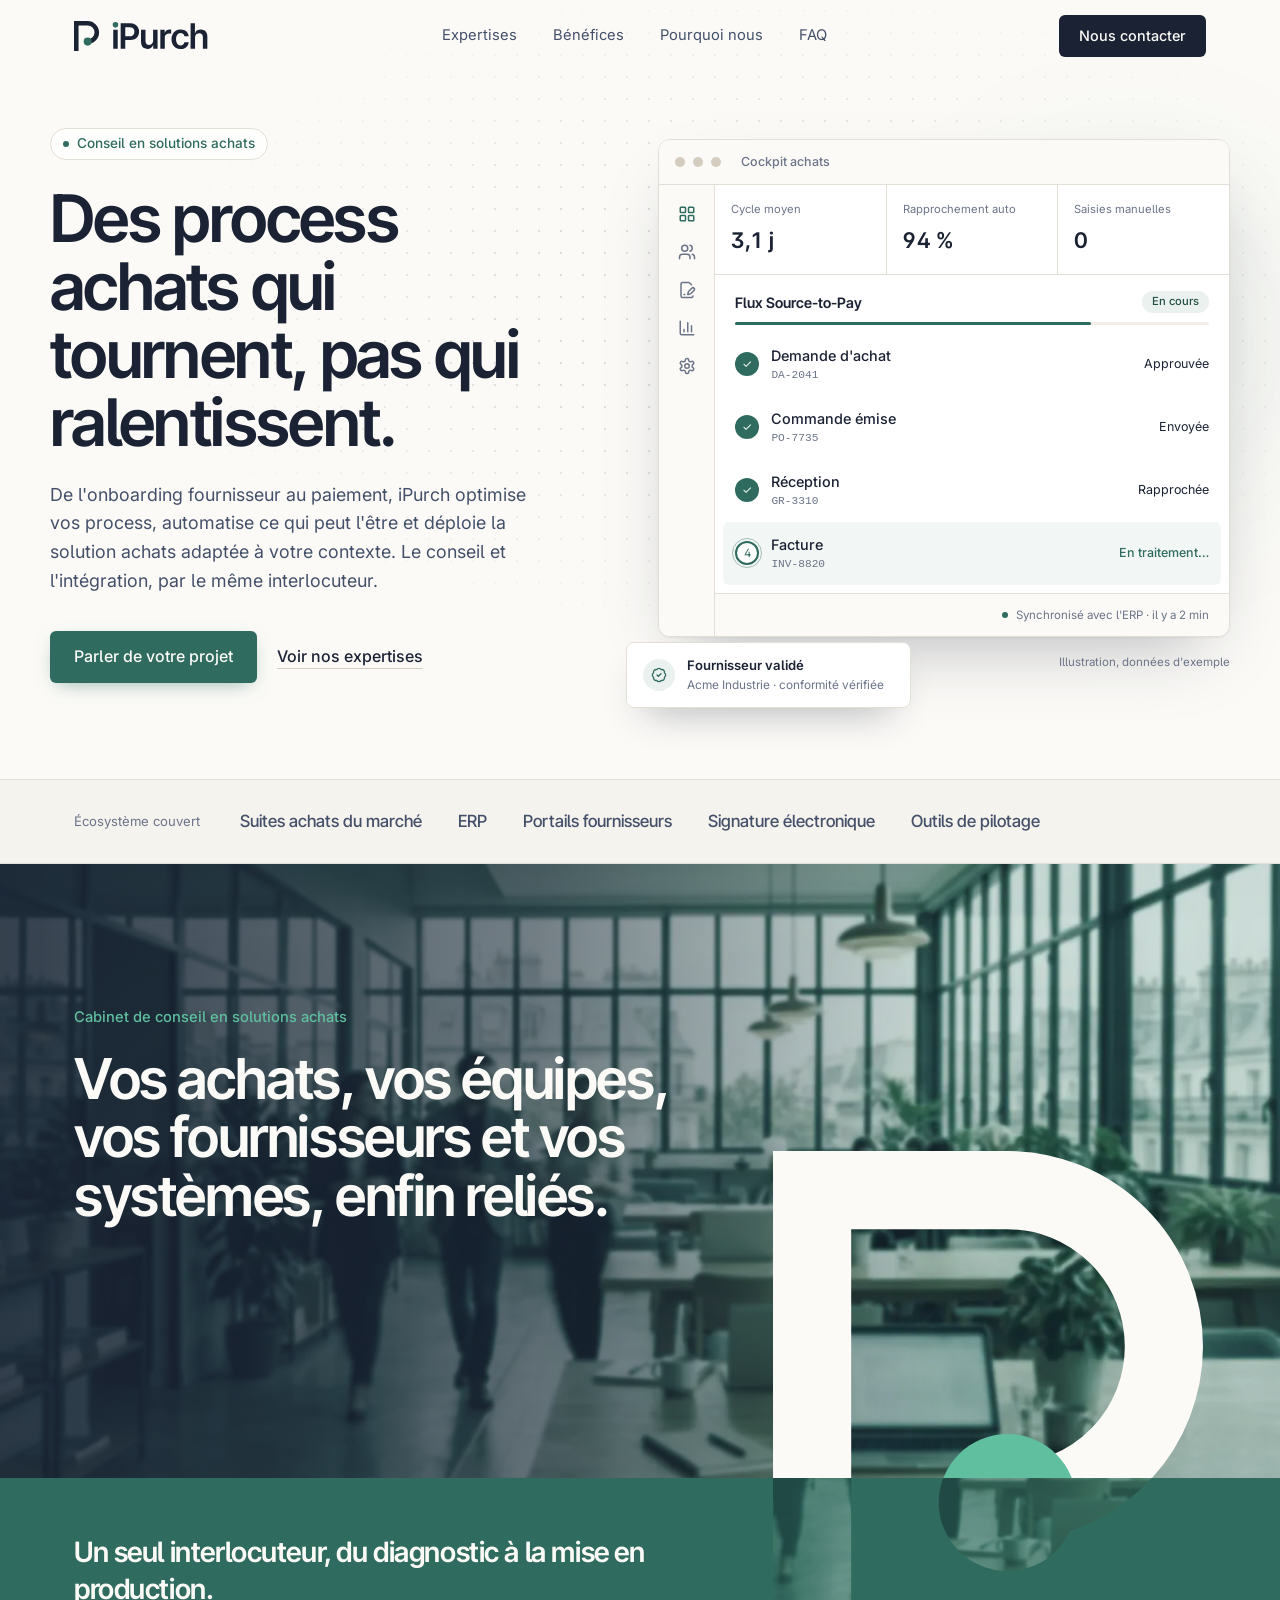
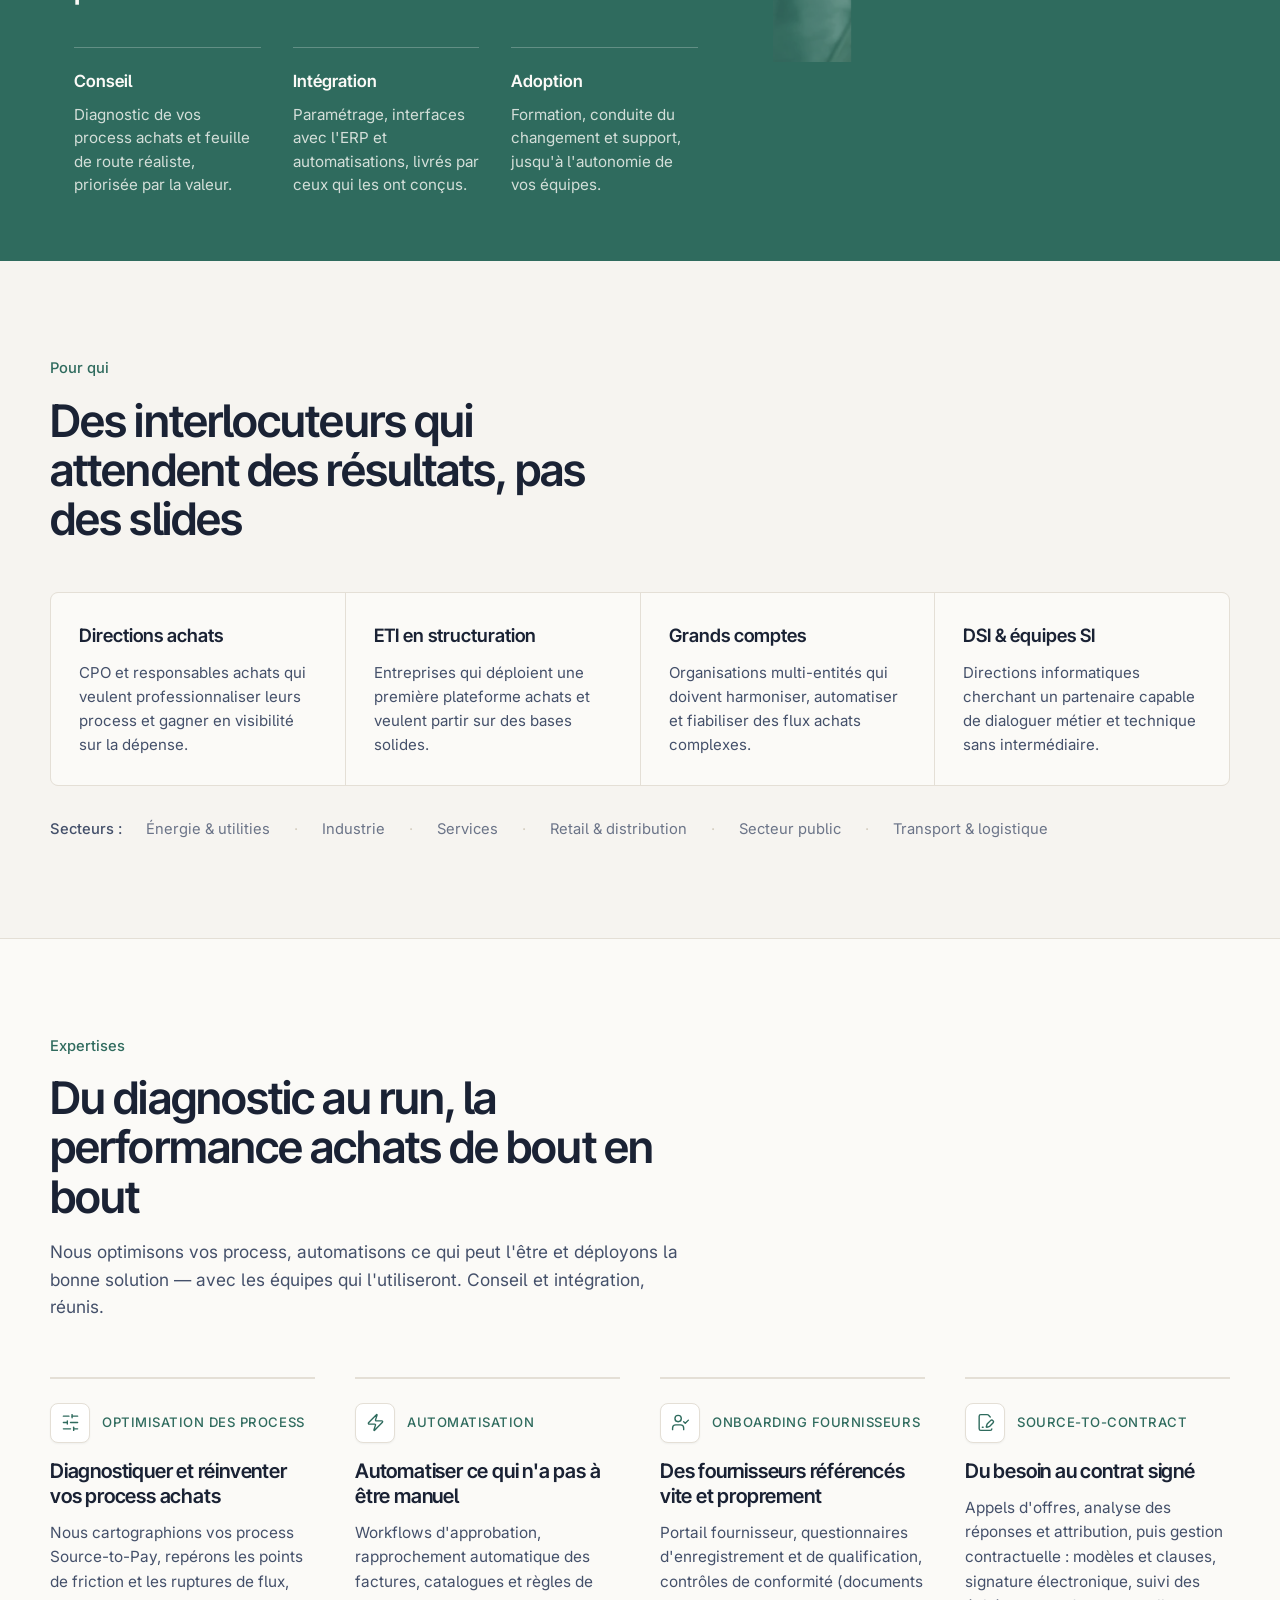
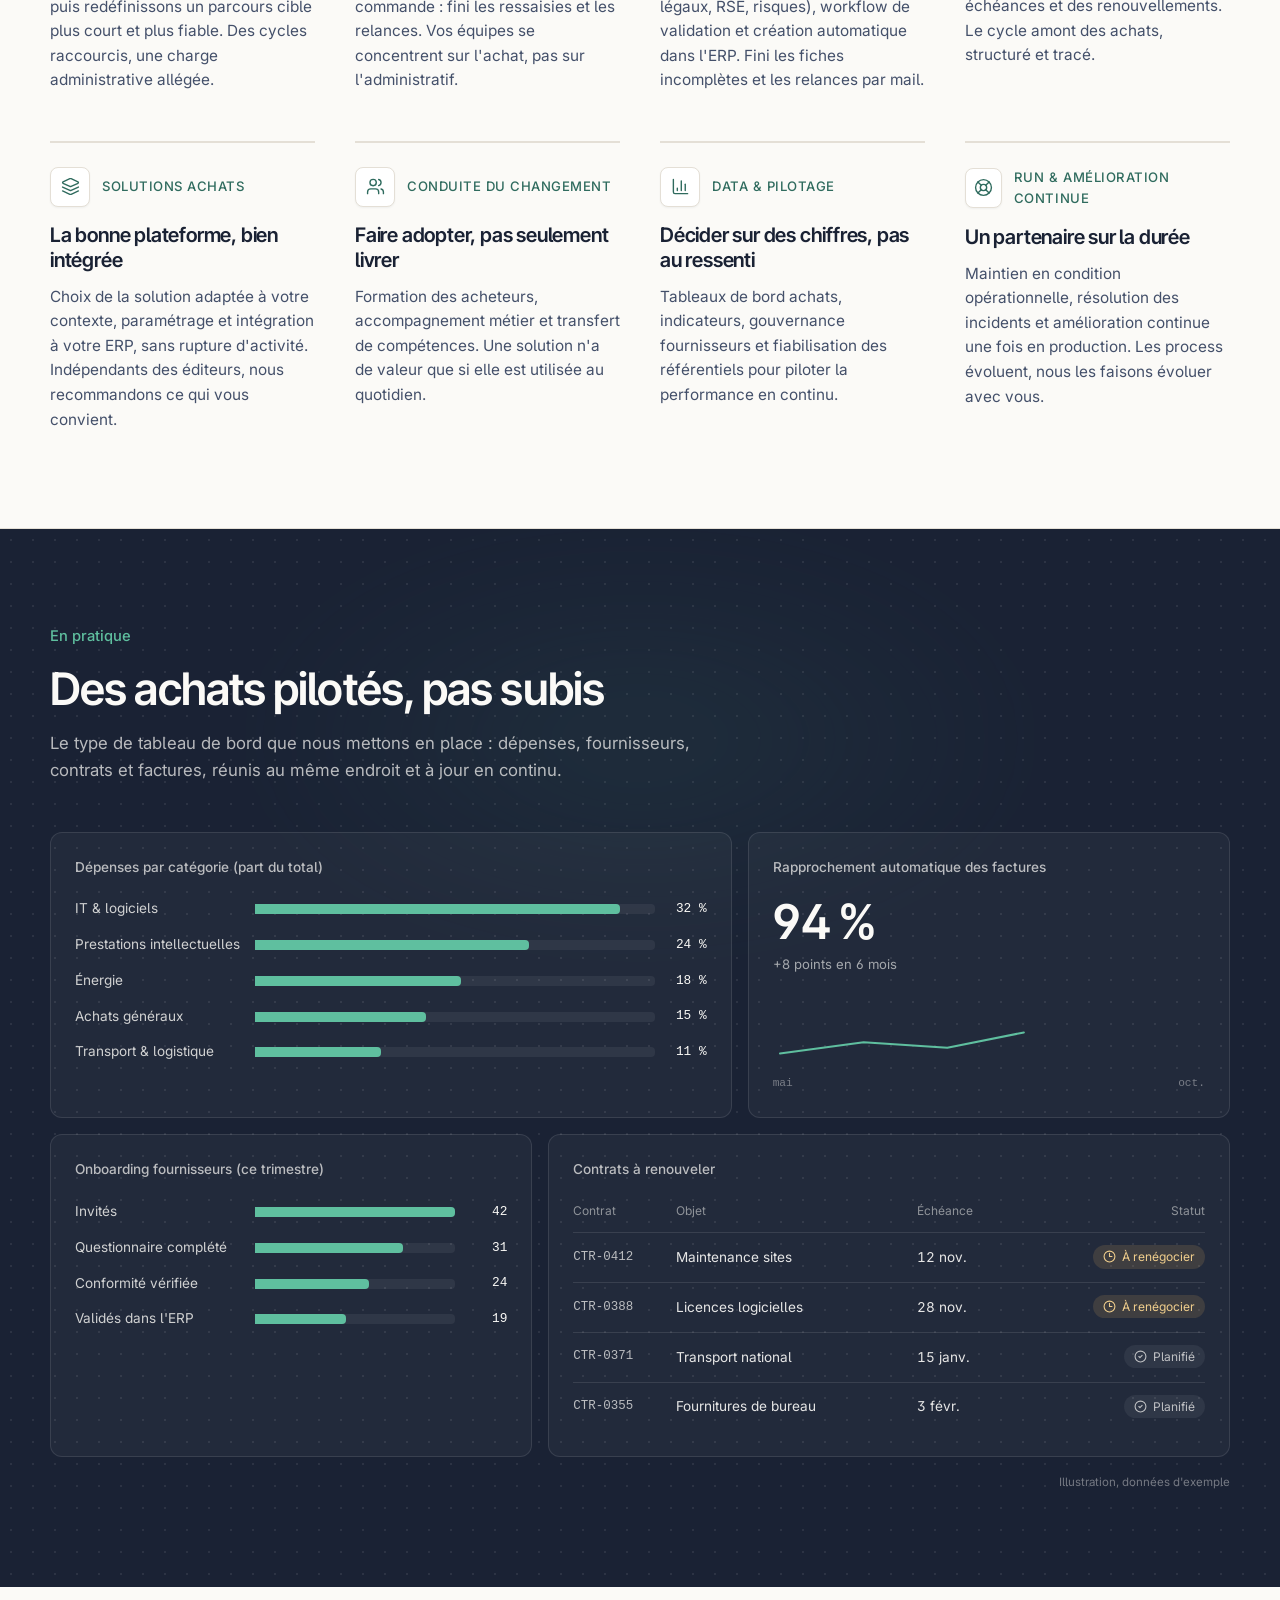
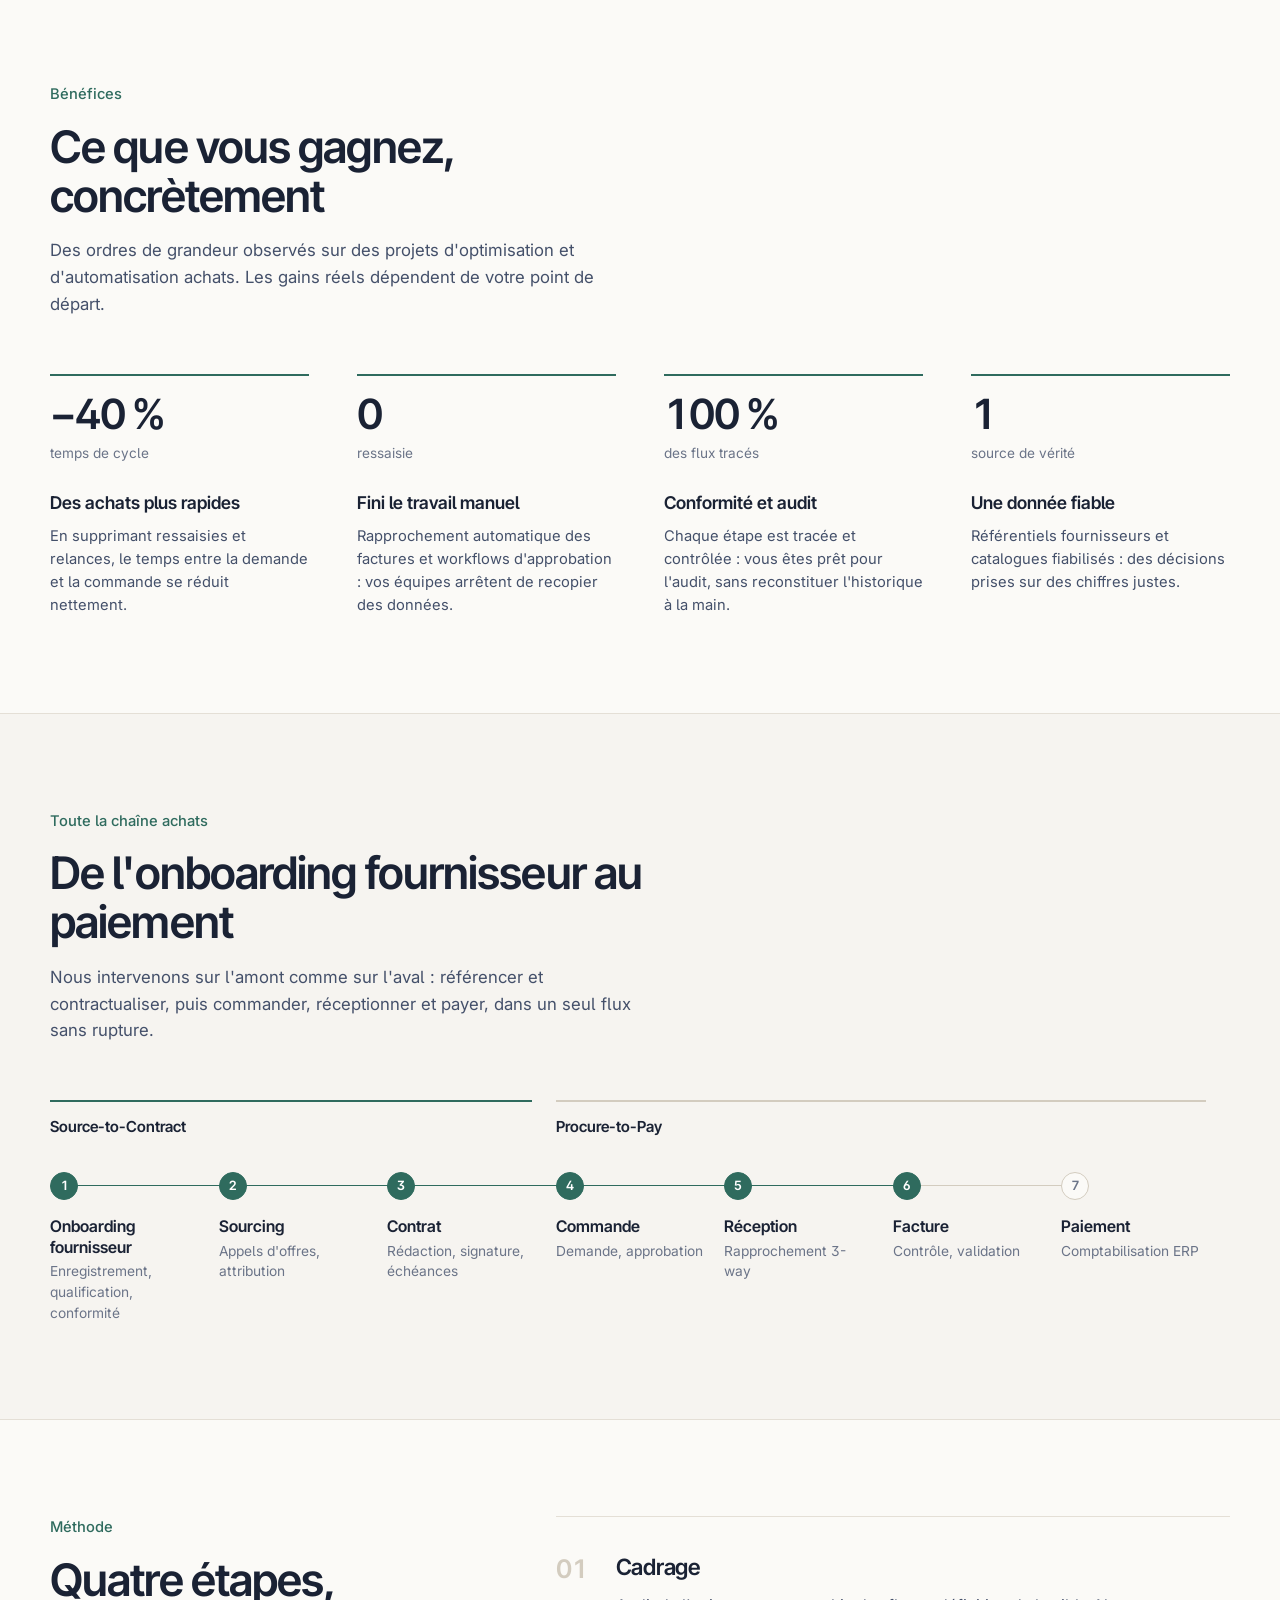
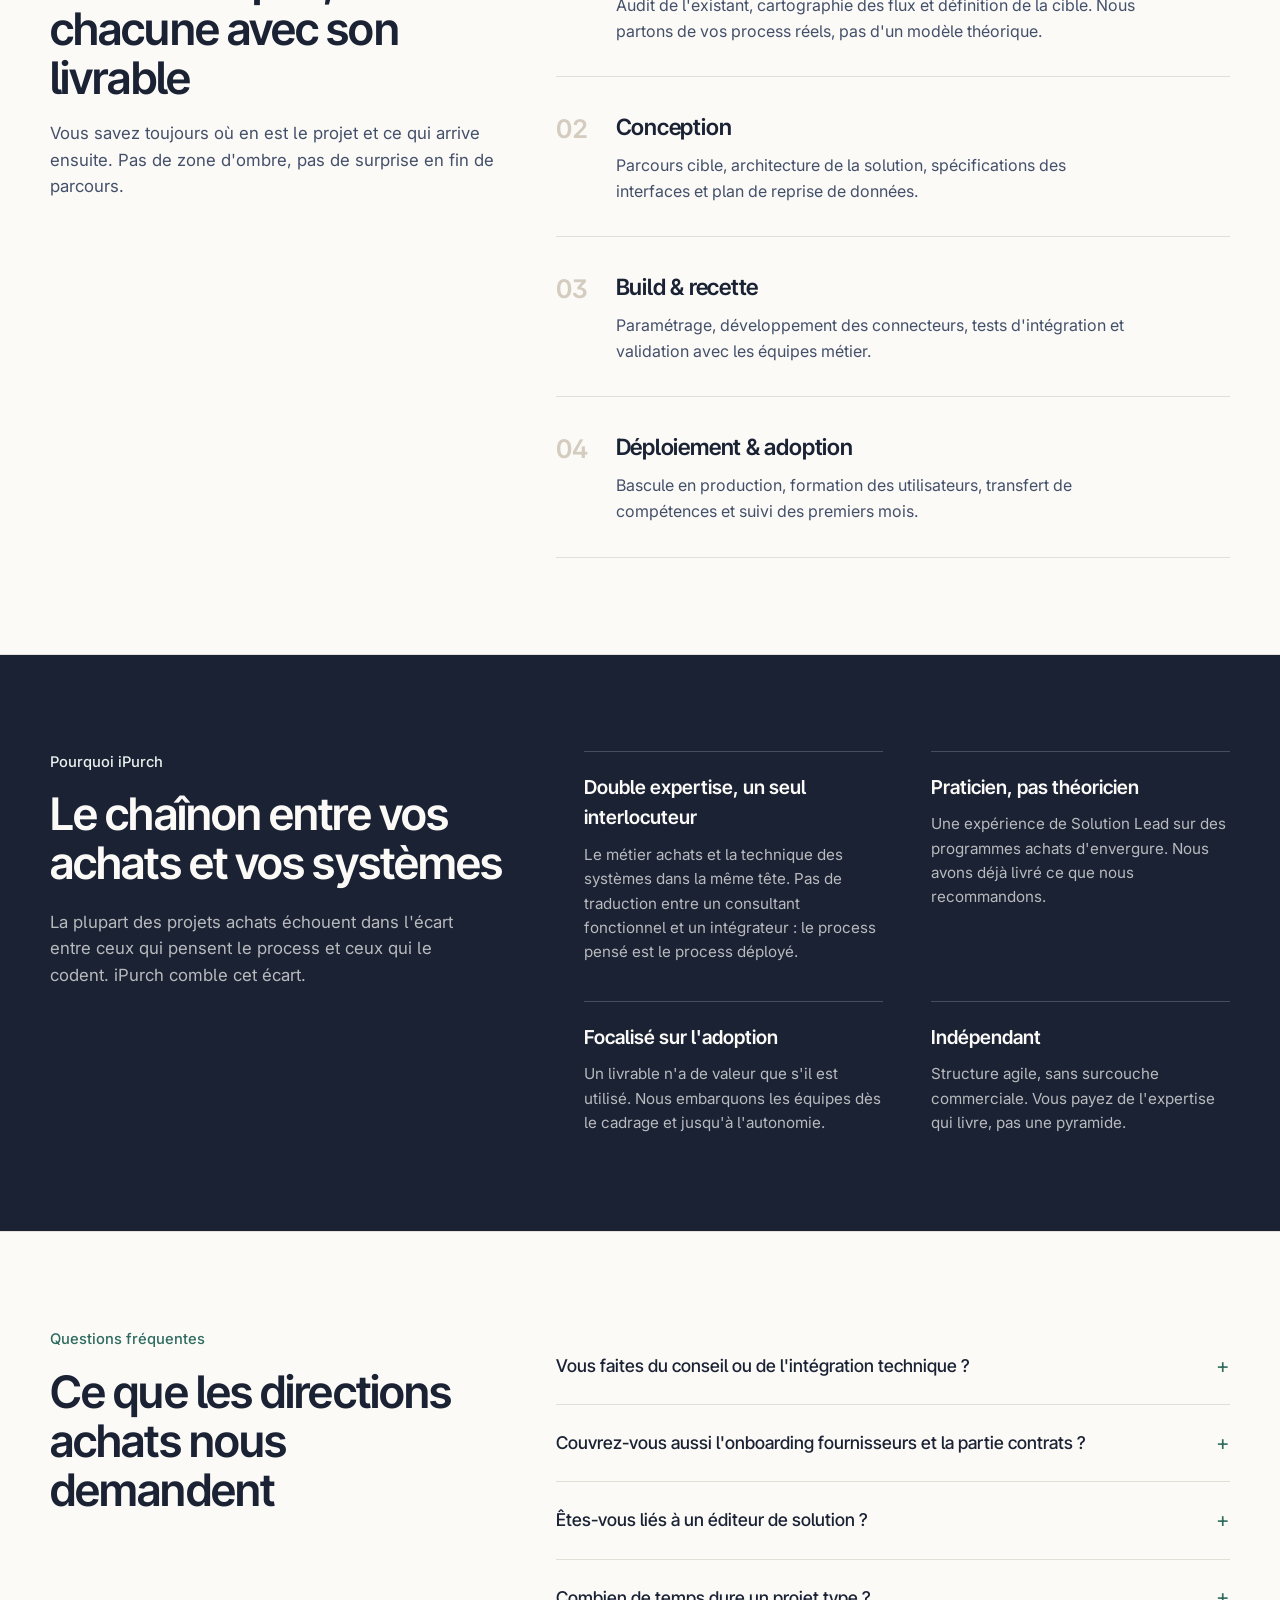
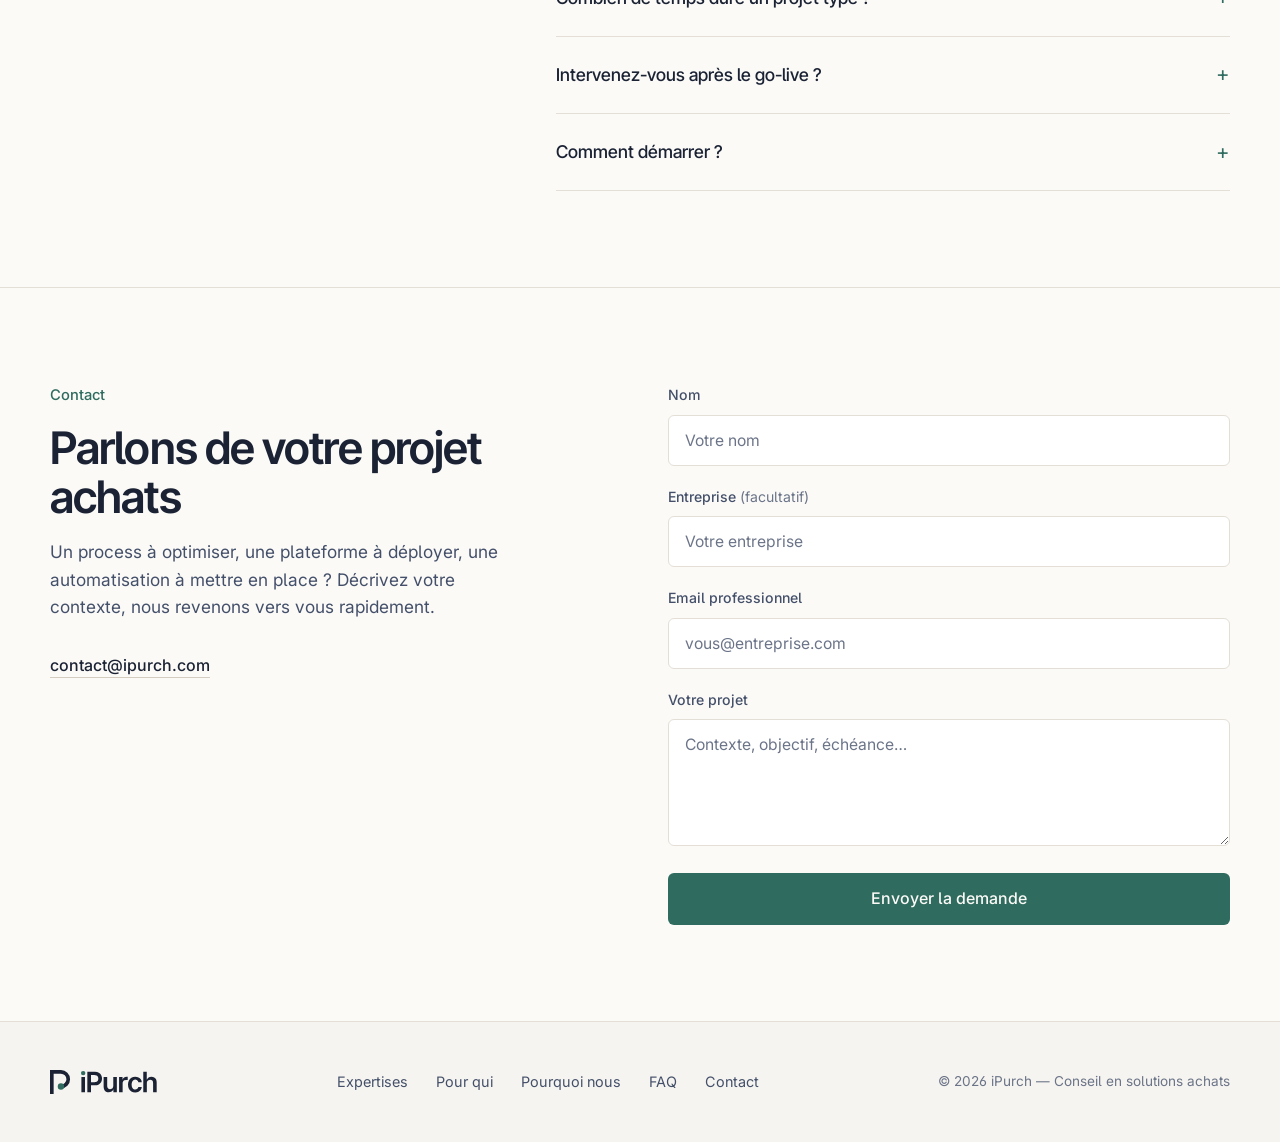
==== commit cf42c9ac: "Ambiance : titre « Vos achats, vos équipes… » Co-Authored-By: Claude Opus 5.5 <noreply@anthropic.com" ====
--- a/index.html
+++ b/index.html
@@ -1 +1 @@
-<!DOCTYPE html><html lang="fr"><head><meta charSet="utf-8"/><meta name="viewport" content="width=device-width, initial-scale=1"/><link rel="preload" as="image" href="/logo-ipurch.svg"/><link rel="stylesheet" href="/_next/static/css/b8a071f1bb0f0b45.css" data-precedence="next"/><link rel="preload" as="script" fetchPriority="low" href="/_next/static/chunks/webpack-db0a529a99835594.js"/><script src="/_next/static/chunks/4bd1b696-1aecb718b7a33d29.js" async=""></script><script src="/_next/static/chunks/517-3b5f5d968b87747b.js" async=""></script><script src="/_next/static/chunks/main-app-0bca6ce884f73577.js" async=""></script><script src="/_next/static/chunks/app/page-806783d012104522.js" async=""></script><link rel="preconnect" href="https://fonts.googleapis.com"/><link rel="preconnect" href="https://fonts.gstatic.com" crossorigin="anonymous"/><title>iPurch — Conseil en solutions achats</title><meta name="description" content="iPurch optimise, automatise et déploie vos process achats, de l&#x27;onboarding fournisseur au paiement. Conseil et intégration de solutions achats, réunis."/><meta name="keywords" content="conseil achats,solutions achats,e-procurement,automatisation achats,Source-to-Pay,Source-to-Contract,onboarding fournisseurs,gestion des contrats,optimisation process achats"/><link rel="canonical" href="https://ipurch.com/"/><meta property="og:title" content="iPurch — Conseil en solutions achats"/><meta property="og:description" content="Optimisation, automatisation et intégration de vos process achats."/><meta property="og:locale" content="fr_FR"/><meta property="og:image" content="https://ipurch.com/og.png"/><meta property="og:image:width" content="1200"/><meta property="og:image:height" content="630"/><meta property="og:image:alt" content="iPurch — Conseil en solutions achats"/><meta property="og:type" content="website"/><meta name="twitter:card" content="summary_large_image"/><meta name="twitter:title" content="iPurch — Conseil en solutions achats"/><meta name="twitter:description" content="Optimisation, automatisation et intégration de vos process achats."/><meta name="twitter:image" content="https://ipurch.com/og.png"/><meta name="twitter:image:width" content="1200"/><meta name="twitter:image:height" content="630"/><meta name="twitter:image:alt" content="iPurch — Conseil en solutions achats"/><link rel="icon" href="/icon.svg?99a24927365b1c5a" type="image/svg+xml" sizes="any"/><link rel="apple-touch-icon" href="/apple-icon.png?f041b15fe73373d6" type="image/png" sizes="360x360"/><link href="https://fonts.googleapis.com/css2?family=Inter+Tight:wght@400;500;600;700&amp;family=Inter:wght@400;500;600&amp;display=swap" rel="stylesheet"/><script src="/_next/static/chunks/polyfills-42372ed130431b0a.js" noModule=""></script></head><body class="font-sans"><nav class="fixed inset-x-0 top-0 z-50 transition-colors duration-300 border-b border-transparent"><div class="mx-auto flex h-[72px] max-w-[1180px] items-center justify-between px-6"><a href="#top" aria-label="iPurch, retour en haut de page"><img src="/logo-ipurch.svg" alt="iPurch" width="136" height="30" class="block h-[30px] w-auto"/></a><div class="hidden items-center gap-9 text-[0.92rem] text-ink-soft md:flex"><a href="#expertises" class="transition-colors hover:text-ink">Expertises</a><a href="#benefices" class="transition-colors hover:text-ink">Bénéfices</a><a href="#pourquoi" class="transition-colors hover:text-ink">Pourquoi nous</a><a href="#faq" class="transition-colors hover:text-ink">FAQ</a></div><a href="#contact" class="rounded-md bg-ink px-5 py-[9px] text-[0.9rem] font-medium text-paper transition-colors hover:bg-pine">Nous contacter</a></div></nav><main class="relative z-[1]"><header id="top" class="relative overflow-hidden px-6 pb-24 pt-[128px]"><div class="hero-grid pointer-events-none absolute inset-0" aria-hidden="true"></div><div class="pointer-events-none absolute right-[-10%] top-[8%] h-[560px] w-[560px] rounded-full opacity-60 blur-3xl" style="background:radial-gradient(circle, rgba(47,107,94,.16), transparent 65%)" aria-hidden="true"></div><div class="relative mx-auto grid max-w-[1180px] items-center gap-16 lg:grid-cols-[1fr_1.05fr]"><div><p class="load-rise mb-6 inline-flex items-center gap-2 rounded-full border border-line bg-white/70 px-3 py-1 text-[0.85rem] font-medium text-pine backdrop-blur"><span class="h-1.5 w-1.5 rounded-full bg-pine" aria-hidden="true"></span>Conseil en solutions achats</p><h1 class="load-rise mb-6 font-display text-[clamp(2.6rem,5.2vw,4.1rem)] font-semibold leading-[1.04] tracking-[-0.025em] text-ink" style="animation-delay:0.05s">Des process achats qui tournent, pas qui ralentissent.</h1><p class="load-rise mb-9 max-w-[46ch] text-[1.12rem] leading-[1.6] text-ink-soft" style="animation-delay:0.1s">De l&#x27;onboarding fournisseur au paiement, iPurch optimise vos process, automatise ce qui peut l&#x27;être et déploie la solution achats adaptée à votre contexte. Le conseil et l&#x27;intégration, par le même interlocuteur.</p><div class="load-rise flex flex-wrap items-center gap-5" style="animation-delay:0.15s"><a href="#contact" class="rounded-md bg-pine px-6 py-[13px] font-medium text-paper shadow-[0_6px_20px_-8px_rgba(47,107,94,.6)] transition-colors hover:bg-pine-deep">Parler de votre projet</a><a href="#expertises" class="font-medium text-ink underline decoration-line-strong underline-offset-[6px] transition-colors hover:decoration-pine">Voir nos expertises</a></div></div><div class="load-rise relative" style="animation-delay:0.2s"><div class="overflow-hidden rounded-xl border border-line bg-white shadow-[0_1px_2px_rgba(26,34,52,.05),0_30px_70px_-30px_rgba(26,34,52,.35)]"><div class="flex items-center gap-2 border-b border-line bg-paper px-4 py-3"><span class="h-2.5 w-2.5 rounded-full bg-line-strong"></span><span class="h-2.5 w-2.5 rounded-full bg-line-strong"></span><span class="h-2.5 w-2.5 rounded-full bg-line-strong"></span><span class="ml-3 text-[0.78rem] font-medium text-mute">Cockpit achats</span></div><div class="flex"><div class="hidden w-14 shrink-0 flex-col items-center gap-5 border-r border-line bg-paper py-5 text-mute sm:flex" aria-hidden="true"><svg xmlns="http://www.w3.org/2000/svg" width="18" height="18" viewBox="0 0 24 24" fill="none" stroke="currentColor" stroke-width="2" stroke-linecap="round" stroke-linejoin="round" class="lucide lucide-layout-grid text-pine"><rect width="7" height="7" x="3" y="3" rx="1"></rect><rect width="7" height="7" x="14" y="3" rx="1"></rect><rect width="7" height="7" x="14" y="14" rx="1"></rect><rect width="7" height="7" x="3" y="14" rx="1"></rect></svg><svg xmlns="http://www.w3.org/2000/svg" width="18" height="18" viewBox="0 0 24 24" fill="none" stroke="currentColor" stroke-width="2" stroke-linecap="round" stroke-linejoin="round" class="lucide lucide-users"><path d="M16 21v-2a4 4 0 0 0-4-4H6a4 4 0 0 0-4 4v2"></path><circle cx="9" cy="7" r="4"></circle><path d="M22 21v-2a4 4 0 0 0-3-3.87"></path><path d="M16 3.13a4 4 0 0 1 0 7.75"></path></svg><svg xmlns="http://www.w3.org/2000/svg" width="18" height="18" viewBox="0 0 24 24" fill="none" stroke="currentColor" stroke-width="2" stroke-linecap="round" stroke-linejoin="round" class="lucide lucide-file-pen-line"><path d="m18 5-2.414-2.414A2 2 0 0 0 14.172 2H6a2 2 0 0 0-2 2v16a2 2 0 0 0 2 2h12a2 2 0 0 0 2-2"></path><path d="M21.378 12.626a1 1 0 0 0-3.004-3.004l-4.01 4.012a2 2 0 0 0-.506.854l-.837 2.87a.5.5 0 0 0 .62.62l2.87-.837a2 2 0 0 0 .854-.506z"></path><path d="M8 18h1"></path></svg><svg xmlns="http://www.w3.org/2000/svg" width="18" height="18" viewBox="0 0 24 24" fill="none" stroke="currentColor" stroke-width="2" stroke-linecap="round" stroke-linejoin="round" class="lucide lucide-chart-column"><path d="M3 3v16a2 2 0 0 0 2 2h16"></path><path d="M18 17V9"></path><path d="M13 17V5"></path><path d="M8 17v-3"></path></svg><svg xmlns="http://www.w3.org/2000/svg" width="18" height="18" viewBox="0 0 24 24" fill="none" stroke="currentColor" stroke-width="2" stroke-linecap="round" stroke-linejoin="round" class="lucide lucide-settings"><path d="M12.22 2h-.44a2 2 0 0 0-2 2v.18a2 2 0 0 1-1 1.73l-.43.25a2 2 0 0 1-2 0l-.15-.08a2 2 0 0 0-2.73.73l-.22.38a2 2 0 0 0 .73 2.73l.15.1a2 2 0 0 1 1 1.72v.51a2 2 0 0 1-1 1.74l-.15.09a2 2 0 0 0-.73 2.73l.22.38a2 2 0 0 0 2.73.73l.15-.08a2 2 0 0 1 2 0l.43.25a2 2 0 0 1 1 1.73V20a2 2 0 0 0 2 2h.44a2 2 0 0 0 2-2v-.18a2 2 0 0 1 1-1.73l.43-.25a2 2 0 0 1 2 0l.15.08a2 2 0 0 0 2.73-.73l.22-.39a2 2 0 0 0-.73-2.73l-.15-.08a2 2 0 0 1-1-1.74v-.5a2 2 0 0 1 1-1.74l.15-.09a2 2 0 0 0 .73-2.73l-.22-.38a2 2 0 0 0-2.73-.73l-.15.08a2 2 0 0 1-2 0l-.43-.25a2 2 0 0 1-1-1.73V4a2 2 0 0 0-2-2z"></path><circle cx="12" cy="12" r="3"></circle></svg></div><div class="min-w-0 flex-1"><div class="grid grid-cols-3 border-b border-line"><div class="px-4 py-4 border-r border-line"><div class="text-[0.7rem] text-mute">Cycle moyen</div><div class="mt-1 font-display text-[1.35rem] font-semibold tabular-nums text-ink">3,1 j</div></div><div class="px-4 py-4 border-r border-line"><div class="text-[0.7rem] text-mute">Rapprochement auto</div><div class="mt-1 font-display text-[1.35rem] font-semibold tabular-nums text-ink">94 %</div></div><div class="px-4 py-4 "><div class="text-[0.7rem] text-mute">Saisies manuelles</div><div class="mt-1 font-display text-[1.35rem] font-semibold tabular-nums text-ink">0</div></div></div><div class="flex items-center justify-between px-5 pb-2 pt-4"><span class="font-display text-[0.9rem] font-semibold text-ink">Flux Source-to-Pay</span><span class="rounded-full px-2.5 py-0.5 text-[0.7rem] font-medium transition-colors duration-500 bg-pine-tint text-pine-deep">En cours</span></div><div class="mx-5 h-[3px] rounded bg-paper-2"><div class="h-full rounded bg-pine transition-[width] duration-700 ease-out" style="width:0%"></div></div><ul class="px-2 py-2"><li class="flex items-center gap-3 rounded-md px-3 py-[11px] transition-colors duration-500 bg-pine-tint/60"><span class="relative grid h-6 w-6 shrink-0 place-items-center rounded-full text-[0.72rem] transition-all duration-500 border-2 border-pine bg-white text-pine" aria-hidden="true">1<span class="absolute inset-[-5px] animate-ping rounded-full border border-pine/40"></span></span><div class="min-w-0 flex-1"><div class="text-[0.9rem] font-medium text-ink">Demande d&#x27;achat</div><div class="font-mono text-[0.7rem] text-mute">DA-2041</div></div><span class="shrink-0 text-[0.78rem] transition-colors duration-500 font-medium text-pine">En traitement…</span></li><li class="flex items-center gap-3 rounded-md px-3 py-[11px] transition-colors duration-500 "><span class="relative grid h-6 w-6 shrink-0 place-items-center rounded-full text-[0.72rem] transition-all duration-500 border border-line-strong bg-paper text-mute" aria-hidden="true">2</span><div class="min-w-0 flex-1"><div class="text-[0.9rem] font-medium text-ink">Commande émise</div><div class="font-mono text-[0.7rem] text-mute">PO-7735</div></div><span class="shrink-0 text-[0.78rem] transition-colors duration-500 text-mute">En attente</span></li><li class="flex items-center gap-3 rounded-md px-3 py-[11px] transition-colors duration-500 "><span class="relative grid h-6 w-6 shrink-0 place-items-center rounded-full text-[0.72rem] transition-all duration-500 border border-line-strong bg-paper text-mute" aria-hidden="true">3</span><div class="min-w-0 flex-1"><div class="text-[0.9rem] font-medium text-ink">Réception</div><div class="font-mono text-[0.7rem] text-mute">GR-3310</div></div><span class="shrink-0 text-[0.78rem] transition-colors duration-500 text-mute">En attente</span></li><li class="flex items-center gap-3 rounded-md px-3 py-[11px] transition-colors duration-500 "><span class="relative grid h-6 w-6 shrink-0 place-items-center rounded-full text-[0.72rem] transition-all duration-500 border border-line-strong bg-paper text-mute" aria-hidden="true">4</span><div class="min-w-0 flex-1"><div class="text-[0.9rem] font-medium text-ink">Facture</div><div class="font-mono text-[0.7rem] text-mute">INV-8820</div></div><span class="shrink-0 text-[0.78rem] transition-colors duration-500 text-mute">En attente</span></li></ul><div class="flex items-center justify-end gap-2 border-t border-line bg-paper px-5 py-3 text-[0.72rem] text-mute"><span class="h-1.5 w-1.5 rounded-full bg-pine" aria-hidden="true"></span>Synchronisé avec l&#x27;ERP · il y a 2 min</div></div></div></div><div class="float-card absolute -bottom-9 -left-8 hidden w-[285px] rounded-lg border border-line bg-white px-4 py-3 shadow-[0_18px_40px_-20px_rgba(26,34,52,.45)] md:block"><div class="flex items-center gap-3"><span class="grid h-8 w-8 shrink-0 place-items-center rounded-full bg-pine-tint text-pine" aria-hidden="true"><svg xmlns="http://www.w3.org/2000/svg" width="16" height="16" viewBox="0 0 24 24" fill="none" stroke="currentColor" stroke-width="2" stroke-linecap="round" stroke-linejoin="round" class="lucide lucide-badge-check"><path d="M3.85 8.62a4 4 0 0 1 4.78-4.77 4 4 0 0 1 6.74 0 4 4 0 0 1 4.78 4.78 4 4 0 0 1 0 6.74 4 4 0 0 1-4.77 4.78 4 4 0 0 1-6.75 0 4 4 0 0 1-4.78-4.77 4 4 0 0 1 0-6.76Z"></path><path d="m9 12 2 2 4-4"></path></svg></span><div class="min-w-0"><div class="text-[0.82rem] font-semibold text-ink">Fournisseur validé</div><div class="truncate text-[0.74rem] text-mute">Acme Industrie · conformité vérifiée</div></div></div></div><p class="mt-12 text-right text-[0.72rem] text-mute md:mt-4">Illustration, données d&#x27;exemple</p></div></div></header><section class="border-y border-line bg-paper-2/60"><div class="mx-auto flex max-w-[1180px] flex-col gap-5 px-6 py-7 sm:flex-row sm:items-center sm:gap-10"><span class="shrink-0 text-[0.82rem] text-mute">Écosystème couvert</span><div class="flex flex-wrap items-center gap-x-9 gap-y-3"><span class="font-display text-[1.05rem] font-medium text-ink-soft">Suites achats du marché</span><span class="font-display text-[1.05rem] font-medium text-ink-soft">ERP</span><span class="font-display text-[1.05rem] font-medium text-ink-soft">Portails fournisseurs</span><span class="font-display text-[1.05rem] font-medium text-ink-soft">Signature électronique</span><span class="font-display text-[1.05rem] font-medium text-ink-soft">Outils de pilotage</span></div></div></section><section aria-label="iPurch, cabinet de conseil en solutions achats" class="relative [--W:200px] [--H:calc(var(--W)*1.19)] [--OV:calc(var(--H)*0.36)] sm:[--W:300px] lg:[--W:430px]"><div class="relative h-[clamp(460px,48vw,640px)] overflow-hidden bg-ink"><img src="/ambiance-bureau.webp" alt="" loading="lazy" class="absolute inset-0 h-full w-full object-cover object-[50%_45%]"/><div class="absolute inset-0" style="background:linear-gradient(90deg, rgba(26,34,52,.82) 0%, rgba(26,34,52,.55) 42%, rgba(26,34,52,.08) 75%)" aria-hidden="true"></div><div class="relative mx-auto flex h-full max-w-[1180px] flex-col justify-center px-6 pb-[calc(var(--OV)*0.6)]"><p class="reveal mb-5 text-[0.92rem] font-medium text-[#5FBF9F]">Cabinet de conseil en solutions achats</p><h2 class="reveal max-w-[17ch] font-display text-[clamp(2.2rem,5vw,4rem)] font-semibold leading-[1.04] tracking-[-0.025em] text-paper">Vos équipes, vos fournisseurs et vos systèmes, enfin reliés.</h2></div><div class="pointer-events-none absolute right-[6%] h-[var(--H)] w-[var(--W)]" style="bottom:calc(var(--OV) * -1)"><svg viewBox="9 6 30.25 36" class="block h-full w-full overflow-visible" aria-hidden="true"><path d="M11.75 42V8.75H25.5A11 11 0 0 1 25.5 30.75" fill="none" stroke="#FBFAF7" stroke-width="5.5" stroke-linejoin="miter" pathLength="1" style="stroke-dasharray:1;stroke-dashoffset:1;transition:stroke-dashoffset 1.6s cubic-bezier(.65,0,.35,1)"></path><circle cx="25.5" cy="30.75" r="4.84" fill="#5FBF9F" style="transform-origin:25.5px 30.75px;transform:scale(0);transition:transform .5s cubic-bezier(.34,1.56,.64,1) 1.45s"></circle></svg></div></div><div class="relative overflow-hidden bg-pine text-paper"><div class="pointer-events-none absolute right-[6%] h-[var(--H)] w-[var(--W)] transition-opacity duration-700" style="top:calc((var(--H) - var(--OV)) * -1);background-image:url(/ambiance-bureau.webp);background-size:cover;background-position:center;-webkit-mask-image:url(/symbole-masque.svg);mask-image:url(/symbole-masque.svg);-webkit-mask-size:100% 100%;mask-size:100% 100%;opacity:0;transition-delay:1.2s" aria-hidden="true"></div><div class="relative mx-auto max-w-[1180px] px-6 pb-16 pt-[calc(var(--OV)+40px)] sm:pt-14 sm:pr-[calc(var(--W)+8%)]"><p class="reveal mb-10 max-w-[44ch] font-display text-[clamp(1.35rem,2.2vw,1.75rem)] font-semibold leading-[1.3] tracking-[-0.015em]">Un seul interlocuteur, du diagnostic à la mise en production.</p><ul class="grid gap-8 sm:grid-cols-3"><li class="reveal border-t border-paper/25 pt-5" style="transition-delay:0ms"><h3 class="mb-2 font-display text-[1.05rem] font-semibold">Conseil</h3><p class="text-[0.95rem] leading-[1.55] text-paper/80">Diagnostic de vos process achats et feuille de route réaliste, priorisée par la valeur.</p></li><li class="reveal border-t border-paper/25 pt-5" style="transition-delay:80ms"><h3 class="mb-2 font-display text-[1.05rem] font-semibold">Intégration</h3><p class="text-[0.95rem] leading-[1.55] text-paper/80">Paramétrage, interfaces avec l&#x27;ERP et automatisations, livrés par ceux qui les ont conçus.</p></li><li class="reveal border-t border-paper/25 pt-5" style="transition-delay:160ms"><h3 class="mb-2 font-display text-[1.05rem] font-semibold">Adoption</h3><p class="text-[0.95rem] leading-[1.55] text-paper/80">Formation, conduite du changement et support, jusqu&#x27;à l&#x27;autonomie de vos équipes.</p></li></ul></div></div></section><section id="pour-qui" class="border-b border-line bg-paper-2/50 px-6 py-24"><div class="mx-auto max-w-[1180px]"><div class="reveal max-w-[560px]"><p class="mb-4 text-[0.92rem] font-medium text-pine">Pour qui</p><h2 class="font-display text-[clamp(1.9rem,3.6vw,2.8rem)] font-semibold leading-[1.1] tracking-[-0.02em] text-ink">Des interlocuteurs qui attendent des résultats, pas des slides</h2></div><div class="reveal mt-12 grid grid-cols-1 gap-px overflow-hidden rounded-lg border border-line bg-line sm:grid-cols-2 lg:grid-cols-4"><div class="bg-paper p-7"><h3 class="mb-2.5 font-display text-[1.15rem] font-semibold text-ink">Directions achats</h3><p class="text-[0.94rem] leading-[1.6] text-ink-soft">CPO et responsables achats qui veulent professionnaliser leurs process et gagner en visibilité sur la dépense.</p></div><div class="bg-paper p-7"><h3 class="mb-2.5 font-display text-[1.15rem] font-semibold text-ink">ETI en structuration</h3><p class="text-[0.94rem] leading-[1.6] text-ink-soft">Entreprises qui déploient une première plateforme achats et veulent partir sur des bases solides.</p></div><div class="bg-paper p-7"><h3 class="mb-2.5 font-display text-[1.15rem] font-semibold text-ink">Grands comptes</h3><p class="text-[0.94rem] leading-[1.6] text-ink-soft">Organisations multi-entités qui doivent harmoniser, automatiser et fiabiliser des flux achats complexes.</p></div><div class="bg-paper p-7"><h3 class="mb-2.5 font-display text-[1.15rem] font-semibold text-ink">DSI &amp; équipes SI</h3><p class="text-[0.94rem] leading-[1.6] text-ink-soft">Directions informatiques cherchant un partenaire capable de dialoguer métier et technique sans intermédiaire.</p></div></div><div class="reveal mt-8 flex flex-wrap items-center gap-x-6 gap-y-2 text-[0.92rem] text-mute"><span class="font-medium text-ink-soft">Secteurs :</span><span>Énergie &amp; utilities<span class="ml-6 text-line-strong">·</span></span><span>Industrie<span class="ml-6 text-line-strong">·</span></span><span>Services<span class="ml-6 text-line-strong">·</span></span><span>Retail &amp; distribution<span class="ml-6 text-line-strong">·</span></span><span>Secteur public<span class="ml-6 text-line-strong">·</span></span><span>Transport &amp; logistique</span></div></div></section><section id="expertises" class="border-b border-line px-6 py-24"><div class="mx-auto max-w-[1180px]"><div class="reveal max-w-[640px]"><p class="mb-4 text-[0.92rem] font-medium text-pine">Expertises</p><h2 class="mb-4 font-display text-[clamp(1.9rem,3.6vw,2.8rem)] font-semibold leading-[1.1] tracking-[-0.02em] text-ink">Du diagnostic au run, la performance achats de bout en bout</h2><p class="text-[1.08rem] leading-[1.6] text-ink-soft">Nous optimisons vos process, automatisons ce qui peut l&#x27;être et déployons la bonne solution — avec les équipes qui l&#x27;utiliseront. Conseil et intégration, réunis.</p></div><div class="reveal mt-14 grid grid-cols-1 gap-x-10 gap-y-12 sm:grid-cols-2 lg:grid-cols-4"><div class="group border-t-2 border-line pt-6 transition-colors duration-300 hover:border-pine"><div class="mb-4 flex items-center gap-3"><span class="grid h-10 w-10 place-items-center rounded-lg border border-line bg-white text-pine shadow-[0_1px_2px_rgba(26,34,52,.05)] transition-colors duration-300 group-hover:border-pine group-hover:bg-pine group-hover:text-white" aria-hidden="true"><svg xmlns="http://www.w3.org/2000/svg" width="19" height="19" viewBox="0 0 24 24" fill="none" stroke="currentColor" stroke-width="1.75" stroke-linecap="round" stroke-linejoin="round" class="lucide lucide-sliders-horizontal"><line x1="21" x2="14" y1="4" y2="4"></line><line x1="10" x2="3" y1="4" y2="4"></line><line x1="21" x2="12" y1="12" y2="12"></line><line x1="8" x2="3" y1="12" y2="12"></line><line x1="21" x2="16" y1="20" y2="20"></line><line x1="12" x2="3" y1="20" y2="20"></line><line x1="14" x2="14" y1="2" y2="6"></line><line x1="8" x2="8" y1="10" y2="14"></line><line x1="16" x2="16" y1="18" y2="22"></line></svg></span><p class="text-[0.82rem] font-medium uppercase tracking-[0.04em] text-pine">Optimisation des process</p></div><h3 class="mb-3 font-display text-[1.25rem] font-semibold leading-[1.25] tracking-[-0.01em] text-ink">Diagnostiquer et réinventer vos process achats</h3><p class="text-[0.96rem] leading-[1.6] text-ink-soft">Nous cartographions vos process Source-to-Pay, repérons les points de friction et les ruptures de flux, puis redéfinissons un parcours cible plus court et plus fiable. Des cycles raccourcis, une charge administrative allégée.</p></div><div class="group border-t-2 border-line pt-6 transition-colors duration-300 hover:border-pine"><div class="mb-4 flex items-center gap-3"><span class="grid h-10 w-10 place-items-center rounded-lg border border-line bg-white text-pine shadow-[0_1px_2px_rgba(26,34,52,.05)] transition-colors duration-300 group-hover:border-pine group-hover:bg-pine group-hover:text-white" aria-hidden="true"><svg xmlns="http://www.w3.org/2000/svg" width="19" height="19" viewBox="0 0 24 24" fill="none" stroke="currentColor" stroke-width="1.75" stroke-linecap="round" stroke-linejoin="round" class="lucide lucide-zap"><path d="M4 14a1 1 0 0 1-.78-1.63l9.9-10.2a.5.5 0 0 1 .86.46l-1.92 6.02A1 1 0 0 0 13 10h7a1 1 0 0 1 .78 1.63l-9.9 10.2a.5.5 0 0 1-.86-.46l1.92-6.02A1 1 0 0 0 11 14z"></path></svg></span><p class="text-[0.82rem] font-medium uppercase tracking-[0.04em] text-pine">Automatisation</p></div><h3 class="mb-3 font-display text-[1.25rem] font-semibold leading-[1.25] tracking-[-0.01em] text-ink">Automatiser ce qui n&#x27;a pas à être manuel</h3><p class="text-[0.96rem] leading-[1.6] text-ink-soft">Workflows d&#x27;approbation, rapprochement automatique des factures, catalogues et règles de commande : fini les ressaisies et les relances. Vos équipes se concentrent sur l&#x27;achat, pas sur l&#x27;administratif.</p></div><div class="group border-t-2 border-line pt-6 transition-colors duration-300 hover:border-pine"><div class="mb-4 flex items-center gap-3"><span class="grid h-10 w-10 place-items-center rounded-lg border border-line bg-white text-pine shadow-[0_1px_2px_rgba(26,34,52,.05)] transition-colors duration-300 group-hover:border-pine group-hover:bg-pine group-hover:text-white" aria-hidden="true"><svg xmlns="http://www.w3.org/2000/svg" width="19" height="19" viewBox="0 0 24 24" fill="none" stroke="currentColor" stroke-width="1.75" stroke-linecap="round" stroke-linejoin="round" class="lucide lucide-user-check"><path d="M16 21v-2a4 4 0 0 0-4-4H6a4 4 0 0 0-4 4v2"></path><circle cx="9" cy="7" r="4"></circle><polyline points="16 11 18 13 22 9"></polyline></svg></span><p class="text-[0.82rem] font-medium uppercase tracking-[0.04em] text-pine">Onboarding fournisseurs</p></div><h3 class="mb-3 font-display text-[1.25rem] font-semibold leading-[1.25] tracking-[-0.01em] text-ink">Des fournisseurs référencés vite et proprement</h3><p class="text-[0.96rem] leading-[1.6] text-ink-soft">Portail fournisseur, questionnaires d&#x27;enregistrement et de qualification, contrôles de conformité (documents légaux, RSE, risques), workflow de validation et création automatique dans l&#x27;ERP. Fini les fiches incomplètes et les relances par mail.</p></div><div class="group border-t-2 border-line pt-6 transition-colors duration-300 hover:border-pine"><div class="mb-4 flex items-center gap-3"><span class="grid h-10 w-10 place-items-center rounded-lg border border-line bg-white text-pine shadow-[0_1px_2px_rgba(26,34,52,.05)] transition-colors duration-300 group-hover:border-pine group-hover:bg-pine group-hover:text-white" aria-hidden="true"><svg xmlns="http://www.w3.org/2000/svg" width="19" height="19" viewBox="0 0 24 24" fill="none" stroke="currentColor" stroke-width="1.75" stroke-linecap="round" stroke-linejoin="round" class="lucide lucide-file-pen-line"><path d="m18 5-2.414-2.414A2 2 0 0 0 14.172 2H6a2 2 0 0 0-2 2v16a2 2 0 0 0 2 2h12a2 2 0 0 0 2-2"></path><path d="M21.378 12.626a1 1 0 0 0-3.004-3.004l-4.01 4.012a2 2 0 0 0-.506.854l-.837 2.87a.5.5 0 0 0 .62.62l2.87-.837a2 2 0 0 0 .854-.506z"></path><path d="M8 18h1"></path></svg></span><p class="text-[0.82rem] font-medium uppercase tracking-[0.04em] text-pine">Source-to-Contract</p></div><h3 class="mb-3 font-display text-[1.25rem] font-semibold leading-[1.25] tracking-[-0.01em] text-ink">Du besoin au contrat signé</h3><p class="text-[0.96rem] leading-[1.6] text-ink-soft">Appels d&#x27;offres, analyse des réponses et attribution, puis gestion contractuelle : modèles et clauses, signature électronique, suivi des échéances et des renouvellements. Le cycle amont des achats, structuré et tracé.</p></div><div class="group border-t-2 border-line pt-6 transition-colors duration-300 hover:border-pine"><div class="mb-4 flex items-center gap-3"><span class="grid h-10 w-10 place-items-center rounded-lg border border-line bg-white text-pine shadow-[0_1px_2px_rgba(26,34,52,.05)] transition-colors duration-300 group-hover:border-pine group-hover:bg-pine group-hover:text-white" aria-hidden="true"><svg xmlns="http://www.w3.org/2000/svg" width="19" height="19" viewBox="0 0 24 24" fill="none" stroke="currentColor" stroke-width="1.75" stroke-linecap="round" stroke-linejoin="round" class="lucide lucide-layers"><path d="m12.83 2.18a2 2 0 0 0-1.66 0L2.6 6.08a1 1 0 0 0 0 1.83l8.58 3.91a2 2 0 0 0 1.66 0l8.58-3.9a1 1 0 0 0 0-1.83Z"></path><path d="m22 17.65-9.17 4.16a2 2 0 0 1-1.66 0L2 17.65"></path><path d="m22 12.65-9.17 4.16a2 2 0 0 1-1.66 0L2 12.65"></path></svg></span><p class="text-[0.82rem] font-medium uppercase tracking-[0.04em] text-pine">Solutions achats</p></div><h3 class="mb-3 font-display text-[1.25rem] font-semibold leading-[1.25] tracking-[-0.01em] text-ink">La bonne plateforme, bien intégrée</h3><p class="text-[0.96rem] leading-[1.6] text-ink-soft">Choix de la solution adaptée à votre contexte, paramétrage et intégration à votre ERP, sans rupture d&#x27;activité. Indépendants des éditeurs, nous recommandons ce qui vous convient.</p></div><div class="group border-t-2 border-line pt-6 transition-colors duration-300 hover:border-pine"><div class="mb-4 flex items-center gap-3"><span class="grid h-10 w-10 place-items-center rounded-lg border border-line bg-white text-pine shadow-[0_1px_2px_rgba(26,34,52,.05)] transition-colors duration-300 group-hover:border-pine group-hover:bg-pine group-hover:text-white" aria-hidden="true"><svg xmlns="http://www.w3.org/2000/svg" width="19" height="19" viewBox="0 0 24 24" fill="none" stroke="currentColor" stroke-width="1.75" stroke-linecap="round" stroke-linejoin="round" class="lucide lucide-users"><path d="M16 21v-2a4 4 0 0 0-4-4H6a4 4 0 0 0-4 4v2"></path><circle cx="9" cy="7" r="4"></circle><path d="M22 21v-2a4 4 0 0 0-3-3.87"></path><path d="M16 3.13a4 4 0 0 1 0 7.75"></path></svg></span><p class="text-[0.82rem] font-medium uppercase tracking-[0.04em] text-pine">Conduite du changement</p></div><h3 class="mb-3 font-display text-[1.25rem] font-semibold leading-[1.25] tracking-[-0.01em] text-ink">Faire adopter, pas seulement livrer</h3><p class="text-[0.96rem] leading-[1.6] text-ink-soft">Formation des acheteurs, accompagnement métier et transfert de compétences. Une solution n&#x27;a de valeur que si elle est utilisée au quotidien.</p></div><div class="group border-t-2 border-line pt-6 transition-colors duration-300 hover:border-pine"><div class="mb-4 flex items-center gap-3"><span class="grid h-10 w-10 place-items-center rounded-lg border border-line bg-white text-pine shadow-[0_1px_2px_rgba(26,34,52,.05)] transition-colors duration-300 group-hover:border-pine group-hover:bg-pine group-hover:text-white" aria-hidden="true"><svg xmlns="http://www.w3.org/2000/svg" width="19" height="19" viewBox="0 0 24 24" fill="none" stroke="currentColor" stroke-width="1.75" stroke-linecap="round" stroke-linejoin="round" class="lucide lucide-chart-column"><path d="M3 3v16a2 2 0 0 0 2 2h16"></path><path d="M18 17V9"></path><path d="M13 17V5"></path><path d="M8 17v-3"></path></svg></span><p class="text-[0.82rem] font-medium uppercase tracking-[0.04em] text-pine">Data &amp; pilotage</p></div><h3 class="mb-3 font-display text-[1.25rem] font-semibold leading-[1.25] tracking-[-0.01em] text-ink">Décider sur des chiffres, pas au ressenti</h3><p class="text-[0.96rem] leading-[1.6] text-ink-soft">Tableaux de bord achats, indicateurs, gouvernance fournisseurs et fiabilisation des référentiels pour piloter la performance en continu.</p></div><div class="group border-t-2 border-line pt-6 transition-colors duration-300 hover:border-pine"><div class="mb-4 flex items-center gap-3"><span class="grid h-10 w-10 place-items-center rounded-lg border border-line bg-white text-pine shadow-[0_1px_2px_rgba(26,34,52,.05)] transition-colors duration-300 group-hover:border-pine group-hover:bg-pine group-hover:text-white" aria-hidden="true"><svg xmlns="http://www.w3.org/2000/svg" width="19" height="19" viewBox="0 0 24 24" fill="none" stroke="currentColor" stroke-width="1.75" stroke-linecap="round" stroke-linejoin="round" class="lucide lucide-life-buoy"><circle cx="12" cy="12" r="10"></circle><path d="m4.93 4.93 4.24 4.24"></path><path d="m14.83 9.17 4.24-4.24"></path><path d="m14.83 14.83 4.24 4.24"></path><path d="m9.17 14.83-4.24 4.24"></path><circle cx="12" cy="12" r="4"></circle></svg></span><p class="text-[0.82rem] font-medium uppercase tracking-[0.04em] text-pine">Run &amp; amélioration continue</p></div><h3 class="mb-3 font-display text-[1.25rem] font-semibold leading-[1.25] tracking-[-0.01em] text-ink">Un partenaire sur la durée</h3><p class="text-[0.96rem] leading-[1.6] text-ink-soft">Maintien en condition opérationnelle, résolution des incidents et amélioration continue une fois en production. Les process évoluent, nous les faisons évoluer avec vous.</p></div></div></div></section><section class="relative overflow-hidden bg-ink px-6 py-24 text-paper"><div class="dark-grid pointer-events-none absolute inset-0" aria-hidden="true"></div><div class="pointer-events-none absolute left-1/2 top-0 h-[420px] w-[900px] -translate-x-1/2 rounded-full opacity-40 blur-3xl" style="background:radial-gradient(ellipse, rgba(95,191,159,.22), transparent 65%)" aria-hidden="true"></div><div class="relative mx-auto max-w-[1180px]"><div class="reveal mb-12 max-w-[640px]"><p class="mb-4 text-[0.92rem] font-medium" style="color:#5FBF9F">En pratique</p><h2 class="mb-4 font-display text-[clamp(1.9rem,3.6vw,2.8rem)] font-semibold leading-[1.1] tracking-[-0.02em]">Des achats pilotés, pas subis</h2><p class="text-[1.05rem] leading-[1.6] text-paper/70">Le type de tableau de bord que nous mettons en place : dépenses, fournisseurs, contrats et factures, réunis au même endroit et à jour en continu.</p></div><div class="grid grid-cols-1 gap-4 lg:grid-cols-12"><div class="rounded-xl border border-white/10 bg-white/[0.04] p-6 lg:col-span-7"><h3 class="mb-5 text-[0.85rem] font-medium text-paper/70">Dépenses par catégorie (part du total)</h3><ul class="space-y-3.5"><li class="grid grid-cols-[minmax(0,10.5rem)_1fr_auto] items-center gap-3"><span class="truncate text-[0.85rem] text-paper/80">IT &amp; logiciels</span><span class="h-2.5 rounded-r bg-white/[0.06]"><span class="block h-full rounded-r transition-[width] duration-1000 ease-out" style="width:0%;background:#5FBF9F;transition-delay:0ms"></span></span><span class="w-10 text-right font-mono text-[0.8rem] tabular-nums text-paper">32<!-- --> %</span></li><li class="grid grid-cols-[minmax(0,10.5rem)_1fr_auto] items-center gap-3"><span class="truncate text-[0.85rem] text-paper/80">Prestations intellectuelles</span><span class="h-2.5 rounded-r bg-white/[0.06]"><span class="block h-full rounded-r transition-[width] duration-1000 ease-out" style="width:0%;background:#5FBF9F;transition-delay:90ms"></span></span><span class="w-10 text-right font-mono text-[0.8rem] tabular-nums text-paper">24<!-- --> %</span></li><li class="grid grid-cols-[minmax(0,10.5rem)_1fr_auto] items-center gap-3"><span class="truncate text-[0.85rem] text-paper/80">Énergie</span><span class="h-2.5 rounded-r bg-white/[0.06]"><span class="block h-full rounded-r transition-[width] duration-1000 ease-out" style="width:0%;background:#5FBF9F;transition-delay:180ms"></span></span><span class="w-10 text-right font-mono text-[0.8rem] tabular-nums text-paper">18<!-- --> %</span></li><li class="grid grid-cols-[minmax(0,10.5rem)_1fr_auto] items-center gap-3"><span class="truncate text-[0.85rem] text-paper/80">Achats généraux</span><span class="h-2.5 rounded-r bg-white/[0.06]"><span class="block h-full rounded-r transition-[width] duration-1000 ease-out" style="width:0%;background:#5FBF9F;transition-delay:270ms"></span></span><span class="w-10 text-right font-mono text-[0.8rem] tabular-nums text-paper">15<!-- --> %</span></li><li class="grid grid-cols-[minmax(0,10.5rem)_1fr_auto] items-center gap-3"><span class="truncate text-[0.85rem] text-paper/80">Transport &amp; logistique</span><span class="h-2.5 rounded-r bg-white/[0.06]"><span class="block h-full rounded-r transition-[width] duration-1000 ease-out" style="width:0%;background:#5FBF9F;transition-delay:360ms"></span></span><span class="w-10 text-right font-mono text-[0.8rem] tabular-nums text-paper">11<!-- --> %</span></li></ul></div><div class="rounded-xl border border-white/10 bg-white/[0.04] p-6 lg:col-span-5"><h3 class="mb-5 text-[0.85rem] font-medium text-paper/70">Rapprochement automatique des factures</h3><div class="flex items-end justify-between gap-4"><div><div class="font-display text-[3rem] font-semibold leading-none tracking-[-0.03em] tabular-nums">94 %</div><div class="mt-2 text-[0.82rem] text-paper/60">+8 points en 6 mois</div></div></div><div class="mt-4"><svg viewBox="-4 -6 248 76" preserveAspectRatio="none" class="h-20 w-full overflow-visible" aria-hidden="true"><path d="M0.0 53.3 L48.0 42.7 L96.0 48.0 L144.0 32.0 L192.0 21.3 L240.0 10.7" fill="none" stroke="#5FBF9F" stroke-width="2" stroke-linecap="round" stroke-linejoin="round" vector-effect="non-scaling-stroke" pathLength="1" style="stroke-dasharray:1;stroke-dashoffset:1;transition:stroke-dashoffset 1.4s ease-out"></path></svg><div class="mt-1 flex justify-between font-mono text-[0.7rem] text-paper/40"><span>mai</span><span>oct.</span></div></div></div><div class="rounded-xl border border-white/10 bg-white/[0.04] p-6 lg:col-span-5"><h3 class="mb-5 text-[0.85rem] font-medium text-paper/70">Onboarding fournisseurs (ce trimestre)</h3><ul class="space-y-3.5"><li class="grid grid-cols-[minmax(0,10.5rem)_1fr_auto] items-center gap-3"><span class="truncate text-[0.85rem] text-paper/80">Invités</span><span class="h-2.5 rounded-r bg-white/[0.06]"><span class="block h-full rounded-r transition-[width] duration-1000 ease-out" style="width:0%;background:#5FBF9F;transition-delay:0ms"></span></span><span class="w-10 text-right font-mono text-[0.8rem] tabular-nums text-paper">42</span></li><li class="grid grid-cols-[minmax(0,10.5rem)_1fr_auto] items-center gap-3"><span class="truncate text-[0.85rem] text-paper/80">Questionnaire complété</span><span class="h-2.5 rounded-r bg-white/[0.06]"><span class="block h-full rounded-r transition-[width] duration-1000 ease-out" style="width:0%;background:#5FBF9F;transition-delay:90ms"></span></span><span class="w-10 text-right font-mono text-[0.8rem] tabular-nums text-paper">31</span></li><li class="grid grid-cols-[minmax(0,10.5rem)_1fr_auto] items-center gap-3"><span class="truncate text-[0.85rem] text-paper/80">Conformité vérifiée</span><span class="h-2.5 rounded-r bg-white/[0.06]"><span class="block h-full rounded-r transition-[width] duration-1000 ease-out" style="width:0%;background:#5FBF9F;transition-delay:180ms"></span></span><span class="w-10 text-right font-mono text-[0.8rem] tabular-nums text-paper">24</span></li><li class="grid grid-cols-[minmax(0,10.5rem)_1fr_auto] items-center gap-3"><span class="truncate text-[0.85rem] text-paper/80">Validés dans l&#x27;ERP</span><span class="h-2.5 rounded-r bg-white/[0.06]"><span class="block h-full rounded-r transition-[width] duration-1000 ease-out" style="width:0%;background:#5FBF9F;transition-delay:270ms"></span></span><span class="w-10 text-right font-mono text-[0.8rem] tabular-nums text-paper">19</span></li></ul></div><div class="rounded-xl border border-white/10 bg-white/[0.04] p-6 lg:col-span-7"><h3 class="mb-5 text-[0.85rem] font-medium text-paper/70">Contrats à renouveler</h3><table class="w-full text-left text-[0.85rem]"><thead><tr class="text-[0.75rem] text-paper/50"><th class="pb-3 font-normal">Contrat</th><th class="pb-3 font-normal">Objet</th><th class="pb-3 font-normal">Échéance</th><th class="pb-3 text-right font-normal">Statut</th></tr></thead><tbody><tr class="border-t border-white/10"><td class="py-3 font-mono text-[0.78rem] text-paper/70">CTR-0412</td><td class="py-3 text-paper/90">Maintenance sites</td><td class="py-3 tabular-nums text-paper/90">12 nov.</td><td class="py-3 text-right"><span class="inline-flex items-center gap-1.5 rounded-full bg-[#E0B15C]/15 px-2.5 py-0.5 text-[0.75rem] text-[#F0CE8C]"><svg xmlns="http://www.w3.org/2000/svg" width="13" height="13" viewBox="0 0 24 24" fill="none" stroke="currentColor" stroke-width="2" stroke-linecap="round" stroke-linejoin="round" class="lucide lucide-clock3" aria-hidden="true"><circle cx="12" cy="12" r="10"></circle><polyline points="12 6 12 12 16.5 12"></polyline></svg> À renégocier</span></td></tr><tr class="border-t border-white/10"><td class="py-3 font-mono text-[0.78rem] text-paper/70">CTR-0388</td><td class="py-3 text-paper/90">Licences logicielles</td><td class="py-3 tabular-nums text-paper/90">28 nov.</td><td class="py-3 text-right"><span class="inline-flex items-center gap-1.5 rounded-full bg-[#E0B15C]/15 px-2.5 py-0.5 text-[0.75rem] text-[#F0CE8C]"><svg xmlns="http://www.w3.org/2000/svg" width="13" height="13" viewBox="0 0 24 24" fill="none" stroke="currentColor" stroke-width="2" stroke-linecap="round" stroke-linejoin="round" class="lucide lucide-clock3" aria-hidden="true"><circle cx="12" cy="12" r="10"></circle><polyline points="12 6 12 12 16.5 12"></polyline></svg> À renégocier</span></td></tr><tr class="border-t border-white/10"><td class="py-3 font-mono text-[0.78rem] text-paper/70">CTR-0371</td><td class="py-3 text-paper/90">Transport national</td><td class="py-3 tabular-nums text-paper/90">15 janv.</td><td class="py-3 text-right"><span class="inline-flex items-center gap-1.5 rounded-full bg-white/[0.06] px-2.5 py-0.5 text-[0.75rem] text-paper/70"><svg xmlns="http://www.w3.org/2000/svg" width="13" height="13" viewBox="0 0 24 24" fill="none" stroke="currentColor" stroke-width="2" stroke-linecap="round" stroke-linejoin="round" class="lucide lucide-circle-check" aria-hidden="true"><circle cx="12" cy="12" r="10"></circle><path d="m9 12 2 2 4-4"></path></svg> Planifié</span></td></tr><tr class="border-t border-white/10"><td class="py-3 font-mono text-[0.78rem] text-paper/70">CTR-0355</td><td class="py-3 text-paper/90">Fournitures de bureau</td><td class="py-3 tabular-nums text-paper/90">3 févr.</td><td class="py-3 text-right"><span class="inline-flex items-center gap-1.5 rounded-full bg-white/[0.06] px-2.5 py-0.5 text-[0.75rem] text-paper/70"><svg xmlns="http://www.w3.org/2000/svg" width="13" height="13" viewBox="0 0 24 24" fill="none" stroke="currentColor" stroke-width="2" stroke-linecap="round" stroke-linejoin="round" class="lucide lucide-circle-check" aria-hidden="true"><circle cx="12" cy="12" r="10"></circle><path d="m9 12 2 2 4-4"></path></svg> Planifié</span></td></tr></tbody></table></div></div><p class="mt-4 text-right text-[0.72rem] text-paper/40">Illustration, données d&#x27;exemple</p></div></section><section id="benefices" class="border-b border-line px-6 py-24"><div class="mx-auto max-w-[1180px]"><div class="reveal max-w-[560px]"><p class="mb-4 text-[0.92rem] font-medium text-pine">Bénéfices</p><h2 class="mb-4 font-display text-[clamp(1.9rem,3.6vw,2.8rem)] font-semibold leading-[1.1] tracking-[-0.02em] text-ink">Ce que vous gagnez, concrètement</h2><p class="text-[1.05rem] leading-[1.6] text-ink-soft">Des ordres de grandeur observés sur des projets d&#x27;optimisation et d&#x27;automatisation achats. Les gains réels dépendent de votre point de départ.</p></div><div class="mt-14 grid grid-cols-1 gap-x-12 gap-y-10 sm:grid-cols-2 lg:grid-cols-4"><div class="relative pt-5"><span class="absolute left-0 top-0 h-[2px] w-full bg-line" aria-hidden="true"></span><span class="absolute left-0 top-0 h-[2px] bg-pine transition-[width] duration-700 ease-out" style="width:0%;transition-delay:0ms" aria-hidden="true"></span><div class="font-display text-[2.6rem] font-semibold leading-none tracking-[-0.03em] text-ink"><span class="tabular-nums">−<!-- -->0<!-- --> %</span></div><div class="mt-2 text-[0.85rem] text-mute">temps de cycle</div><h3 class="mb-2 mt-6 font-display text-[1.1rem] font-semibold text-ink">Des achats plus rapides</h3><p class="text-[0.92rem] leading-[1.55] text-ink-soft">En supprimant ressaisies et relances, le temps entre la demande et la commande se réduit nettement.</p></div><div class="relative pt-5"><span class="absolute left-0 top-0 h-[2px] w-full bg-line" aria-hidden="true"></span><span class="absolute left-0 top-0 h-[2px] bg-pine transition-[width] duration-700 ease-out" style="width:0%;transition-delay:120ms" aria-hidden="true"></span><div class="font-display text-[2.6rem] font-semibold leading-none tracking-[-0.03em] text-ink"><span class="tabular-nums">0</span></div><div class="mt-2 text-[0.85rem] text-mute">ressaisie</div><h3 class="mb-2 mt-6 font-display text-[1.1rem] font-semibold text-ink">Fini le travail manuel</h3><p class="text-[0.92rem] leading-[1.55] text-ink-soft">Rapprochement automatique des factures et workflows d&#x27;approbation : vos équipes arrêtent de recopier des données.</p></div><div class="relative pt-5"><span class="absolute left-0 top-0 h-[2px] w-full bg-line" aria-hidden="true"></span><span class="absolute left-0 top-0 h-[2px] bg-pine transition-[width] duration-700 ease-out" style="width:0%;transition-delay:240ms" aria-hidden="true"></span><div class="font-display text-[2.6rem] font-semibold leading-none tracking-[-0.03em] text-ink"><span class="tabular-nums">0<!-- --> %</span></div><div class="mt-2 text-[0.85rem] text-mute">des flux tracés</div><h3 class="mb-2 mt-6 font-display text-[1.1rem] font-semibold text-ink">Conformité et audit</h3><p class="text-[0.92rem] leading-[1.55] text-ink-soft">Chaque étape est tracée et contrôlée : vous êtes prêt pour l&#x27;audit, sans reconstituer l&#x27;historique à la main.</p></div><div class="relative pt-5"><span class="absolute left-0 top-0 h-[2px] w-full bg-line" aria-hidden="true"></span><span class="absolute left-0 top-0 h-[2px] bg-pine transition-[width] duration-700 ease-out" style="width:0%;transition-delay:360ms" aria-hidden="true"></span><div class="font-display text-[2.6rem] font-semibold leading-none tracking-[-0.03em] text-ink"><span class="tabular-nums">1</span></div><div class="mt-2 text-[0.85rem] text-mute">source de vérité</div><h3 class="mb-2 mt-6 font-display text-[1.1rem] font-semibold text-ink">Une donnée fiable</h3><p class="text-[0.92rem] leading-[1.55] text-ink-soft">Référentiels fournisseurs et catalogues fiabilisés : des décisions prises sur des chiffres justes.</p></div></div></div></section><section class="border-b border-line bg-paper-2/50 px-6 py-24"><div class="mx-auto max-w-[1180px]"><div class="reveal mb-14 max-w-[600px]"><p class="mb-4 text-[0.92rem] font-medium text-pine">Toute la chaîne achats</p><h2 class="mb-4 font-display text-[clamp(1.9rem,3.6vw,2.8rem)] font-semibold leading-[1.1] tracking-[-0.02em] text-ink">De l&#x27;onboarding fournisseur au paiement</h2><p class="text-[1.05rem] leading-[1.6] text-ink-soft">Nous intervenons sur l&#x27;amont comme sur l&#x27;aval : référencer et contractualiser, puis commander, réceptionner et payer, dans un seul flux sans rupture.</p></div><div><div class="mb-8 hidden grid-cols-7 gap-x-0 lg:grid"><div class="lg:col-span-3 pr-6"><div class="relative mb-3 h-[2px] bg-line-strong"><span class="absolute inset-y-0 left-0 bg-pine transition-[width] duration-500 ease-out" style="width:0%"></span></div><span class="font-display text-[0.95rem] font-semibold text-ink">Source-to-Contract</span></div><div class="lg:col-span-4 pr-6"><div class="relative mb-3 h-[2px] bg-line-strong"><span class="absolute inset-y-0 left-0 bg-pine transition-[width] duration-500 ease-out" style="width:0%"></span></div><span class="font-display text-[0.95rem] font-semibold text-ink">Procure-to-Pay</span></div></div><ol class="grid grid-cols-1 gap-y-8 sm:grid-cols-2 sm:gap-x-8 lg:grid-cols-7 lg:gap-x-0 lg:gap-y-0"><li class="relative lg:pr-5"><p class="mb-3 font-display text-[0.9rem] font-semibold text-pine sm:col-span-2 lg:hidden">Source-to-Contract</p><span class="absolute left-[14px] top-[13px] hidden h-px w-full bg-line-strong lg:block" aria-hidden="true"><span class="block h-full bg-pine transition-[width] duration-300 ease-out" style="width:0%"></span></span><div class="relative mb-4 grid h-7 w-7 place-items-center rounded-full border font-display text-[0.8rem] font-semibold transition-colors duration-300 border-line-strong bg-paper text-mute">1</div><h3 class="mb-1 font-display text-[1rem] font-semibold leading-[1.3] text-ink">Onboarding fournisseur</h3><p class="text-[0.86rem] leading-[1.5] text-mute">Enregistrement, qualification, conformité</p></li><li class="relative lg:pr-5"><span class="absolute left-[14px] top-[13px] hidden h-px w-full bg-line-strong lg:block" aria-hidden="true"><span class="block h-full bg-pine transition-[width] duration-300 ease-out" style="width:0%"></span></span><div class="relative mb-4 grid h-7 w-7 place-items-center rounded-full border font-display text-[0.8rem] font-semibold transition-colors duration-300 border-line-strong bg-paper text-mute">2</div><h3 class="mb-1 font-display text-[1rem] font-semibold leading-[1.3] text-ink">Sourcing</h3><p class="text-[0.86rem] leading-[1.5] text-mute">Appels d&#x27;offres, attribution</p></li><li class="relative lg:pr-5"><span class="absolute left-[14px] top-[13px] hidden h-px w-full bg-line-strong lg:block" aria-hidden="true"><span class="block h-full bg-pine transition-[width] duration-300 ease-out" style="width:0%"></span></span><div class="relative mb-4 grid h-7 w-7 place-items-center rounded-full border font-display text-[0.8rem] font-semibold transition-colors duration-300 border-line-strong bg-paper text-mute">3</div><h3 class="mb-1 font-display text-[1rem] font-semibold leading-[1.3] text-ink">Contrat</h3><p class="text-[0.86rem] leading-[1.5] text-mute">Rédaction, signature, échéances</p></li><li class="relative lg:pr-5"><p class="mb-3 font-display text-[0.9rem] font-semibold text-pine sm:col-span-2 lg:hidden">Procure-to-Pay</p><span class="absolute left-[14px] top-[13px] hidden h-px w-full bg-line-strong lg:block" aria-hidden="true"><span class="block h-full bg-pine transition-[width] duration-300 ease-out" style="width:0%"></span></span><div class="relative mb-4 grid h-7 w-7 place-items-center rounded-full border font-display text-[0.8rem] font-semibold transition-colors duration-300 border-line-strong bg-paper text-mute">4</div><h3 class="mb-1 font-display text-[1rem] font-semibold leading-[1.3] text-ink">Commande</h3><p class="text-[0.86rem] leading-[1.5] text-mute">Demande, approbation</p></li><li class="relative lg:pr-5"><span class="absolute left-[14px] top-[13px] hidden h-px w-full bg-line-strong lg:block" aria-hidden="true"><span class="block h-full bg-pine transition-[width] duration-300 ease-out" style="width:0%"></span></span><div class="relative mb-4 grid h-7 w-7 place-items-center rounded-full border font-display text-[0.8rem] font-semibold transition-colors duration-300 border-line-strong bg-paper text-mute">5</div><h3 class="mb-1 font-display text-[1rem] font-semibold leading-[1.3] text-ink">Réception</h3><p class="text-[0.86rem] leading-[1.5] text-mute">Rapprochement 3-way</p></li><li class="relative lg:pr-5"><span class="absolute left-[14px] top-[13px] hidden h-px w-full bg-line-strong lg:block" aria-hidden="true"><span class="block h-full bg-pine transition-[width] duration-300 ease-out" style="width:0%"></span></span><div class="relative mb-4 grid h-7 w-7 place-items-center rounded-full border font-display text-[0.8rem] font-semibold transition-colors duration-300 border-line-strong bg-paper text-mute">6</div><h3 class="mb-1 font-display text-[1rem] font-semibold leading-[1.3] text-ink">Facture</h3><p class="text-[0.86rem] leading-[1.5] text-mute">Contrôle, validation</p></li><li class="relative lg:pr-5"><div class="relative mb-4 grid h-7 w-7 place-items-center rounded-full border font-display text-[0.8rem] font-semibold transition-colors duration-300 border-line-strong bg-paper text-mute">7</div><h3 class="mb-1 font-display text-[1rem] font-semibold leading-[1.3] text-ink">Paiement</h3><p class="text-[0.86rem] leading-[1.5] text-mute">Comptabilisation ERP</p></li></ol></div></div></section><section id="methode" class="border-b border-line px-6 py-24"><div class="mx-auto max-w-[1180px]"><div class="grid grid-cols-1 gap-14 lg:grid-cols-[0.8fr_1.2fr]"><div class="reveal"><p class="mb-4 text-[0.92rem] font-medium text-pine">Méthode</p><h2 class="mb-4 font-display text-[clamp(1.9rem,3.6vw,2.8rem)] font-semibold leading-[1.1] tracking-[-0.02em] text-ink">Quatre étapes, chacune avec son livrable</h2><p class="max-w-[42ch] text-[1.05rem] leading-[1.6] text-ink-soft">Vous savez toujours où en est le projet et ce qui arrive ensuite. Pas de zone d&#x27;ombre, pas de surprise en fin de parcours.</p></div><ol class="reveal"><li class="grid grid-cols-[auto_1fr] gap-7 border-t border-line py-8 last:border-b"><span class="font-display text-[1.6rem] font-semibold tabular-nums text-line-strong">01</span><div><h3 class="mb-2 font-display text-[1.4rem] font-semibold tracking-[-0.01em] text-ink">Cadrage</h3><p class="max-w-[52ch] text-[1rem] leading-[1.6] text-ink-soft">Audit de l&#x27;existant, cartographie des flux et définition de la cible. Nous partons de vos process réels, pas d&#x27;un modèle théorique.</p></div></li><li class="grid grid-cols-[auto_1fr] gap-7 border-t border-line py-8 last:border-b"><span class="font-display text-[1.6rem] font-semibold tabular-nums text-line-strong">02</span><div><h3 class="mb-2 font-display text-[1.4rem] font-semibold tracking-[-0.01em] text-ink">Conception</h3><p class="max-w-[52ch] text-[1rem] leading-[1.6] text-ink-soft">Parcours cible, architecture de la solution, spécifications des interfaces et plan de reprise de données.</p></div></li><li class="grid grid-cols-[auto_1fr] gap-7 border-t border-line py-8 last:border-b"><span class="font-display text-[1.6rem] font-semibold tabular-nums text-line-strong">03</span><div><h3 class="mb-2 font-display text-[1.4rem] font-semibold tracking-[-0.01em] text-ink">Build &amp; recette</h3><p class="max-w-[52ch] text-[1rem] leading-[1.6] text-ink-soft">Paramétrage, développement des connecteurs, tests d&#x27;intégration et validation avec les équipes métier.</p></div></li><li class="grid grid-cols-[auto_1fr] gap-7 border-t border-line py-8 last:border-b"><span class="font-display text-[1.6rem] font-semibold tabular-nums text-line-strong">04</span><div><h3 class="mb-2 font-display text-[1.4rem] font-semibold tracking-[-0.01em] text-ink">Déploiement &amp; adoption</h3><p class="max-w-[52ch] text-[1rem] leading-[1.6] text-ink-soft">Bascule en production, formation des utilisateurs, transfert de compétences et suivi des premiers mois.</p></div></li></ol></div></div></section><section id="pourquoi" class="border-b border-line bg-ink px-6 py-24 text-paper"><div class="mx-auto max-w-[1180px]"><div class="grid grid-cols-1 gap-14 lg:grid-cols-[0.85fr_1.15fr]"><div class="reveal"><p class="mb-4 text-[0.92rem] font-medium text-pine-tint">Pourquoi iPurch</p><h2 class="mb-5 font-display text-[clamp(1.9rem,3.6vw,2.8rem)] font-semibold leading-[1.1] tracking-[-0.02em]">Le chaînon entre vos achats et vos systèmes</h2><p class="max-w-[40ch] text-[1.05rem] leading-[1.6] text-paper/70">La plupart des projets achats échouent dans l&#x27;écart entre ceux qui pensent le process et ceux qui le codent. iPurch comble cet écart.</p></div><div class="reveal grid grid-cols-1 gap-x-12 gap-y-9 sm:grid-cols-2"><div class="border-t border-paper/20 pt-5"><h3 class="mb-2.5 font-display text-[1.2rem] font-semibold">Double expertise, un seul interlocuteur</h3><p class="text-[0.95rem] leading-[1.6] text-paper/70">Le métier achats et la technique des systèmes dans la même tête. Pas de traduction entre un consultant fonctionnel et un intégrateur : le process pensé est le process déployé.</p></div><div class="border-t border-paper/20 pt-5"><h3 class="mb-2.5 font-display text-[1.2rem] font-semibold">Praticien, pas théoricien</h3><p class="text-[0.95rem] leading-[1.6] text-paper/70">Une expérience de Solution Lead sur des programmes achats d&#x27;envergure. Nous avons déjà livré ce que nous recommandons.</p></div><div class="border-t border-paper/20 pt-5"><h3 class="mb-2.5 font-display text-[1.2rem] font-semibold">Focalisé sur l&#x27;adoption</h3><p class="text-[0.95rem] leading-[1.6] text-paper/70">Un livrable n&#x27;a de valeur que s&#x27;il est utilisé. Nous embarquons les équipes dès le cadrage et jusqu&#x27;à l&#x27;autonomie.</p></div><div class="border-t border-paper/20 pt-5"><h3 class="mb-2.5 font-display text-[1.2rem] font-semibold">Indépendant</h3><p class="text-[0.95rem] leading-[1.6] text-paper/70">Structure agile, sans surcouche commerciale. Vous payez de l&#x27;expertise qui livre, pas une pyramide.</p></div></div></div></div></section><section id="faq" class="border-b border-line px-6 py-24"><div class="mx-auto grid max-w-[1180px] grid-cols-1 gap-14 lg:grid-cols-[0.8fr_1.2fr]"><div class="reveal"><p class="mb-4 text-[0.92rem] font-medium text-pine">Questions fréquentes</p><h2 class="font-display text-[clamp(1.9rem,3.6vw,2.8rem)] font-semibold leading-[1.1] tracking-[-0.02em] text-ink">Ce que les directions achats nous demandent</h2></div><div class="reveal"><div class="border-b border-line"><button aria-expanded="false" class="flex w-full items-center justify-between gap-6 py-6 text-left"><span class="font-display text-[1.1rem] font-medium text-ink">Vous faites du conseil ou de l&#x27;intégration technique ?</span><span class="shrink-0 text-[1.3rem] leading-none text-pine transition-transform duration-200 " aria-hidden="true">+</span></button><div class="grid transition-all duration-300 grid-rows-[0fr]"><div class="overflow-hidden"><p class="max-w-[64ch] text-[1rem] leading-[1.65] text-ink-soft">Les deux, et c&#x27;est le principe. Nous diagnostiquons et optimisons vos process achats, puis nous déployons et intégrons la solution qui les porte. Pas de rupture entre la réflexion et la réalisation.</p></div></div></div><div class="border-b border-line"><button aria-expanded="false" class="flex w-full items-center justify-between gap-6 py-6 text-left"><span class="font-display text-[1.1rem] font-medium text-ink">Couvrez-vous aussi l&#x27;onboarding fournisseurs et la partie contrats ?</span><span class="shrink-0 text-[1.3rem] leading-none text-pine transition-transform duration-200 " aria-hidden="true">+</span></button><div class="grid transition-all duration-300 grid-rows-[0fr]"><div class="overflow-hidden"><p class="max-w-[64ch] text-[1rem] leading-[1.65] text-ink-soft">Oui. Nous intervenons sur tout le cycle : référencement et qualification des fournisseurs, sourcing et gestion contractuelle (Source-to-Contract), puis commande, réception, facture et paiement (Procure-to-Pay). Vous pouvez nous confier l&#x27;ensemble ou une seule brique.</p></div></div></div><div class="border-b border-line"><button aria-expanded="false" class="flex w-full items-center justify-between gap-6 py-6 text-left"><span class="font-display text-[1.1rem] font-medium text-ink">Êtes-vous liés à un éditeur de solution ?</span><span class="shrink-0 text-[1.3rem] leading-none text-pine transition-transform duration-200 " aria-hidden="true">+</span></button><div class="grid transition-all duration-300 grid-rows-[0fr]"><div class="overflow-hidden"><p class="max-w-[64ch] text-[1rem] leading-[1.65] text-ink-soft">Non. Nous intervenons sur les principales suites achats du marché et restons indépendants des éditeurs. Le bon choix dépend de votre contexte, de votre ERP et de votre maturité achats : nous vous aidons à décider avant de déployer.</p></div></div></div><div class="border-b border-line"><button aria-expanded="false" class="flex w-full items-center justify-between gap-6 py-6 text-left"><span class="font-display text-[1.1rem] font-medium text-ink">Combien de temps dure un projet type ?</span><span class="shrink-0 text-[1.3rem] leading-none text-pine transition-transform duration-200 " aria-hidden="true">+</span></button><div class="grid transition-all duration-300 grid-rows-[0fr]"><div class="overflow-hidden"><p class="max-w-[64ch] text-[1rem] leading-[1.65] text-ink-soft">Un diagnostic de process se mène en quelques semaines. Un déploiement ou une refonte s&#x27;étale sur quelques mois selon le périmètre. Nous cadrons la durée et les livrables dès le départ.</p></div></div></div><div class="border-b border-line"><button aria-expanded="false" class="flex w-full items-center justify-between gap-6 py-6 text-left"><span class="font-display text-[1.1rem] font-medium text-ink">Intervenez-vous après le go-live ?</span><span class="shrink-0 text-[1.3rem] leading-none text-pine transition-transform duration-200 " aria-hidden="true">+</span></button><div class="grid transition-all duration-300 grid-rows-[0fr]"><div class="overflow-hidden"><p class="max-w-[64ch] text-[1rem] leading-[1.65] text-ink-soft">Oui. Les process achats évoluent ; nous assurons le maintien en condition opérationnelle, la résolution des incidents et l&#x27;amélioration continue. Nous ne disparaissons pas une fois la solution livrée.</p></div></div></div><div class="border-b border-line"><button aria-expanded="false" class="flex w-full items-center justify-between gap-6 py-6 text-left"><span class="font-display text-[1.1rem] font-medium text-ink">Comment démarrer ?</span><span class="shrink-0 text-[1.3rem] leading-none text-pine transition-transform duration-200 " aria-hidden="true">+</span></button><div class="grid transition-all duration-300 grid-rows-[0fr]"><div class="overflow-hidden"><p class="max-w-[64ch] text-[1rem] leading-[1.65] text-ink-soft">Un premier échange pour comprendre votre contexte et votre objectif. Nous revenons ensuite avec une lecture de votre situation et une proposition d&#x27;intervention cadrée.</p></div></div></div></div></div></section><section id="contact" class="px-6 py-24"><div class="mx-auto grid max-w-[1180px] grid-cols-1 gap-14 lg:grid-cols-2"><div class="reveal"><p class="mb-4 text-[0.92rem] font-medium text-pine">Contact</p><h2 class="mb-4 font-display text-[clamp(1.9rem,3.6vw,2.8rem)] font-semibold leading-[1.1] tracking-[-0.02em] text-ink">Parlons de votre projet achats</h2><p class="mb-8 max-w-[44ch] text-[1.08rem] leading-[1.6] text-ink-soft">Un process à optimiser, une plateforme à déployer, une automatisation à mettre en place ? Décrivez votre contexte, nous revenons vers vous rapidement.</p><a href="mailto:contact@ipurch.com" class="font-medium text-ink underline decoration-line-strong underline-offset-[6px] transition-colors hover:decoration-pine">contact@ipurch.com</a></div><form class="reveal flex flex-col gap-5"><input type="text" tabindex="-1" autoComplete="off" class="hidden" aria-hidden="true" name="_honey"/><div><label for="name" class="mb-2 block text-[0.88rem] font-medium text-ink-soft">Nom</label><input id="name" required="" type="text" placeholder="Votre nom" class="w-full rounded-md border border-line bg-white px-4 py-3 text-[0.98rem] text-ink transition-colors placeholder:text-mute focus:border-pine focus:outline-none" name="name"/></div><div><label for="company" class="mb-2 block text-[0.88rem] font-medium text-ink-soft">Entreprise<span class="font-normal text-mute"> (facultatif)</span></label><input id="company" type="text" placeholder="Votre entreprise" class="w-full rounded-md border border-line bg-white px-4 py-3 text-[0.98rem] text-ink transition-colors placeholder:text-mute focus:border-pine focus:outline-none" name="company"/></div><div><label for="email" class="mb-2 block text-[0.88rem] font-medium text-ink-soft">Email professionnel</label><input id="email" required="" type="email" placeholder="vous@entreprise.com" class="w-full rounded-md border border-line bg-white px-4 py-3 text-[0.98rem] text-ink transition-colors placeholder:text-mute focus:border-pine focus:outline-none" name="email"/></div><div><label for="message" class="mb-2 block text-[0.88rem] font-medium text-ink-soft">Votre projet</label><textarea id="message" name="message" required="" rows="4" placeholder="Contexte, objectif, échéance…" class="w-full rounded-md border border-line bg-white px-4 py-3 text-[0.98rem] text-ink transition-colors placeholder:text-mute focus:border-pine focus:outline-none"></textarea></div><button type="submit" class="rounded-md bg-pine px-6 py-[13px] font-medium text-paper transition-colors hover:bg-pine-deep disabled:opacity-60">Envoyer la demande</button></form></div></section></main><footer class="border-t border-line bg-paper-2/50 px-6 py-12"><div class="mx-auto flex max-w-[1180px] flex-col gap-6 sm:flex-row sm:items-center sm:justify-between"><a href="#top" aria-label="iPurch, retour en haut de page"><img src="/logo-ipurch.svg" alt="iPurch" width="109" height="24" class="block h-[24px] w-auto"/></a><div class="flex flex-wrap gap-x-7 gap-y-2 text-[0.9rem] text-ink-soft"><a href="#expertises" class="transition-colors hover:text-pine">Expertises</a><a href="#pour-qui" class="transition-colors hover:text-pine">Pour qui</a><a href="#pourquoi" class="transition-colors hover:text-pine">Pourquoi nous</a><a href="#faq" class="transition-colors hover:text-pine">FAQ</a><a href="#contact" class="transition-colors hover:text-pine">Contact</a></div><span class="text-[0.85rem] text-mute">© 2026 iPurch — Conseil en solutions achats</span></div></footer><script src="/_next/static/chunks/webpack-db0a529a99835594.js" async=""></script><script>(self.__next_f=self.__next_f||[]).push([0])</script><script>self.__next_f.push([1,"1:\"$Sreact.fragment\"\n2:I[5244,[],\"\"]\n3:I[3866,[],\"\"]\n4:I[8188,[\"974\",\"static/chunks/app/page-806783d012104522.js\"],\"default\"]\n5:I[9983,[\"974\",\"static/chunks/app/page-806783d012104522.js\"],\"default\"]\n6:I[9716,[\"974\",\"static/chunks/app/page-806783d012104522.js\"],\"default\"]\n7:I[6760,[\"974\",\"static/chunks/app/page-806783d012104522.js\"],\"default\"]\n8:I[4193,[\"974\",\"static/chunks/app/page-806783d012104522.js\"],\"default\"]\n9:I[4340,[\"974\",\"static/chunks/app/page-806783d012104522.js\"],\"default\"]\na:I[6486,[\"974\",\"static/chunks/app/page-806783d012104522.js\"],\"default\"]\nb:I[32,[\"974\",\"static/chunks/app/page-806783d012104522.js\"],\"default\"]\nc:I[7920,[\"974\",\"static/chunks/app/page-806783d012104522.js\"],\"default\"]\nd:I[6213,[],\"OutletBoundary\"]\nf:I[6213,[],\"MetadataBoundary\"]\n11:I[6213,[],\"ViewportBoundary\"]\n13:I[4835,[],\"\"]\n:HL[\"/_next/static/css/b8a071f1bb0f0b45.css\",\"style\"]\n"])</script><script>self.__next_f.push([1,"0:{\"P\":null,\"b\":\"u5f-dLhcomNrapyMks_VR\",\"p\":\"\",\"c\":[\"\",\"\"],\"i\":false,\"f\":[[[\"\",{\"children\":[\"__PAGE__\",{}]},\"$undefined\",\"$undefined\",true],[\"\",[\"$\",\"$1\",\"c\",{\"children\":[[[\"$\",\"link\",\"0\",{\"rel\":\"stylesheet\",\"href\":\"/_next/static/css/b8a071f1bb0f0b45.css\",\"precedence\":\"next\",\"crossOrigin\":\"$undefined\",\"nonce\":\"$undefined\"}]],[\"$\",\"html\",null,{\"lang\":\"fr\",\"children\":[[\"$\",\"head\",null,{\"children\":[[\"$\",\"link\",null,{\"rel\":\"preconnect\",\"href\":\"https://fonts.googleapis.com\"}],[\"$\",\"link\",null,{\"rel\":\"preconnect\",\"href\":\"https://fonts.gstatic.com\",\"crossOrigin\":\"anonymous\"}],[\"$\",\"link\",null,{\"href\":\"https://fonts.googleapis.com/css2?family=Inter+Tight:wght@400;500;600;700\u0026family=Inter:wght@400;500;600\u0026display=swap\",\"rel\":\"stylesheet\"}]]}],[\"$\",\"body\",null,{\"className\":\"font-sans\",\"children\":[\"$\",\"$L2\",null,{\"parallelRouterKey\":\"children\",\"segmentPath\":[\"children\"],\"error\":\"$undefined\",\"errorStyles\":\"$undefined\",\"errorScripts\":\"$undefined\",\"template\":[\"$\",\"$L3\",null,{}],\"templateStyles\":\"$undefined\",\"templateScripts\":\"$undefined\",\"notFound\":[[],[[\"$\",\"title\",null,{\"children\":\"404: This page could not be found.\"}],[\"$\",\"div\",null,{\"style\":{\"fontFamily\":\"system-ui,\\\"Segoe UI\\\",Roboto,Helvetica,Arial,sans-serif,\\\"Apple Color Emoji\\\",\\\"Segoe UI Emoji\\\"\",\"height\":\"100vh\",\"textAlign\":\"center\",\"display\":\"flex\",\"flexDirection\":\"column\",\"alignItems\":\"center\",\"justifyContent\":\"center\"},\"children\":[\"$\",\"div\",null,{\"children\":[[\"$\",\"style\",null,{\"dangerouslySetInnerHTML\":{\"__html\":\"body{color:#000;background:#fff;margin:0}.next-error-h1{border-right:1px solid rgba(0,0,0,.3)}@media (prefers-color-scheme:dark){body{color:#fff;background:#000}.next-error-h1{border-right:1px solid rgba(255,255,255,.3)}}\"}}],[\"$\",\"h1\",null,{\"className\":\"next-error-h1\",\"style\":{\"display\":\"inline-block\",\"margin\":\"0 20px 0 0\",\"padding\":\"0 23px 0 0\",\"fontSize\":24,\"fontWeight\":500,\"verticalAlign\":\"top\",\"lineHeight\":\"49px\"},\"children\":404}],[\"$\",\"div\",null,{\"style\":{\"display\":\"inline-block\"},\"children\":[\"$\",\"h2\",null,{\"style\":{\"fontSize\":14,\"fontWeight\":400,\"lineHeight\":\"49px\",\"margin\":0},\"children\":\"This page could not be found.\"}]}]]}]}]]],\"forbidden\":\"$undefined\",\"unauthorized\":\"$undefined\"}]}]]}]]}],{\"children\":[\"__PAGE__\",[\"$\",\"$1\",\"c\",{\"children\":[[[\"$\",\"$L4\",null,{}],[\"$\",\"$L5\",null,{}],[\"$\",\"main\",null,{\"className\":\"relative z-[1]\",\"children\":[[\"$\",\"$L6\",null,{}],[\"$\",\"section\",null,{\"className\":\"border-y border-line bg-paper-2/60\",\"children\":[\"$\",\"div\",null,{\"className\":\"mx-auto flex max-w-[1180px] flex-col gap-5 px-6 py-7 sm:flex-row sm:items-center sm:gap-10\",\"children\":[[\"$\",\"span\",null,{\"className\":\"shrink-0 text-[0.82rem] text-mute\",\"children\":\"Écosystème couvert\"}],[\"$\",\"div\",null,{\"className\":\"flex flex-wrap items-center gap-x-9 gap-y-3\",\"children\":[[\"$\",\"span\",\"Suites achats du marché\",{\"className\":\"font-display text-[1.05rem] font-medium text-ink-soft\",\"children\":\"Suites achats du marché\"}],[\"$\",\"span\",\"ERP\",{\"className\":\"font-display text-[1.05rem] font-medium text-ink-soft\",\"children\":\"ERP\"}],[\"$\",\"span\",\"Portails fournisseurs\",{\"className\":\"font-display text-[1.05rem] font-medium text-ink-soft\",\"children\":\"Portails fournisseurs\"}],[\"$\",\"span\",\"Signature électronique\",{\"className\":\"font-display text-[1.05rem] font-medium text-ink-soft\",\"children\":\"Signature électronique\"}],[\"$\",\"span\",\"Outils de pilotage\",{\"className\":\"font-display text-[1.05rem] font-medium text-ink-soft\",\"children\":\"Outils de pilotage\"}]]}]]}]}],[\"$\",\"$L7\",null,{}],[\"$\",\"section\",null,{\"id\":\"pour-qui\",\"className\":\"border-b border-line bg-paper-2/50 px-6 py-24\",\"children\":[\"$\",\"div\",null,{\"className\":\"mx-auto max-w-[1180px]\",\"children\":[[\"$\",\"div\",null,{\"className\":\"reveal max-w-[560px]\",\"children\":[[\"$\",\"p\",null,{\"className\":\"mb-4 text-[0.92rem] font-medium text-pine\",\"children\":\"Pour qui\"}],[\"$\",\"h2\",null,{\"className\":\"font-display text-[clamp(1.9rem,3.6vw,2.8rem)] font-semibold leading-[1.1] tracking-[-0.02em] text-ink\",\"children\":\"Des interlocuteurs qui attendent des résultats, pas des slides\"}]]}],[\"$\",\"div\",null,{\"className\":\"reveal mt-12 grid grid-cols-1 gap-px overflow-hidden rounded-lg border border-line bg-line sm:grid-cols-2 lg:grid-cols-4\",\"children\":[[\"$\",\"div\",\"Directions achats\",{\"className\":\"bg-paper p-7\",\"children\":[[\"$\",\"h3\",null,{\"className\":\"mb-2.5 font-display text-[1.15rem] font-semibold text-ink\",\"children\":\"Directions achats\"}],[\"$\",\"p\",null,{\"className\":\"text-[0.94rem] leading-[1.6] text-ink-soft\",\"children\":\"CPO et responsables achats qui veulent professionnaliser leurs process et gagner en visibilité sur la dépense.\"}]]}],[\"$\",\"div\",\"ETI en structuration\",{\"className\":\"bg-paper p-7\",\"children\":[[\"$\",\"h3\",null,{\"className\":\"mb-2.5 font-display text-[1.15rem] font-semibold text-ink\",\"children\":\"ETI en structuration\"}],[\"$\",\"p\",null,{\"className\":\"text-[0.94rem] leading-[1.6] text-ink-soft\",\"children\":\"Entreprises qui déploient une première plateforme achats et veulent partir sur des bases solides.\"}]]}],[\"$\",\"div\",\"Grands comptes\",{\"className\":\"bg-paper p-7\",\"children\":[[\"$\",\"h3\",null,{\"className\":\"mb-2.5 font-display text-[1.15rem] font-semibold text-ink\",\"children\":\"Grands comptes\"}],[\"$\",\"p\",null,{\"className\":\"text-[0.94rem] leading-[1.6] text-ink-soft\",\"children\":\"Organisations multi-entités qui doivent harmoniser, automatiser et fiabiliser des flux achats complexes.\"}]]}],[\"$\",\"div\",\"DSI \u0026 équipes SI\",{\"className\":\"bg-paper p-7\",\"children\":[[\"$\",\"h3\",null,{\"className\":\"mb-2.5 font-display text-[1.15rem] font-semibold text-ink\",\"children\":\"DSI \u0026 équipes SI\"}],[\"$\",\"p\",null,{\"className\":\"text-[0.94rem] leading-[1.6] text-ink-soft\",\"children\":\"Directions informatiques cherchant un partenaire capable de dialoguer métier et technique sans intermédiaire.\"}]]}]]}],[\"$\",\"div\",null,{\"className\":\"reveal mt-8 flex flex-wrap items-center gap-x-6 gap-y-2 text-[0.92rem] text-mute\",\"children\":[[\"$\",\"span\",null,{\"className\":\"font-medium text-ink-soft\",\"children\":\"Secteurs :\"}],[[\"$\",\"span\",\"Énergie \u0026 utilities\",{\"children\":[\"Énergie \u0026 utilities\",[\"$\",\"span\",null,{\"className\":\"ml-6 text-line-strong\",\"children\":\"·\"}]]}],[\"$\",\"span\",\"Industrie\",{\"children\":[\"Industrie\",[\"$\",\"span\",null,{\"className\":\"ml-6 text-line-strong\",\"children\":\"·\"}]]}],[\"$\",\"span\",\"Services\",{\"children\":[\"Services\",[\"$\",\"span\",null,{\"className\":\"ml-6 text-line-strong\",\"children\":\"·\"}]]}],[\"$\",\"span\",\"Retail \u0026 distribution\",{\"children\":[\"Retail \u0026 distribution\",[\"$\",\"span\",null,{\"className\":\"ml-6 text-line-strong\",\"children\":\"·\"}]]}],[\"$\",\"span\",\"Secteur public\",{\"children\":[\"Secteur public\",[\"$\",\"span\",null,{\"className\":\"ml-6 text-line-strong\",\"children\":\"·\"}]]}],[\"$\",\"span\",\"Transport \u0026 logistique\",{\"children\":[\"Transport \u0026 logistique\",false]}]]]}]]}]}],[\"$\",\"section\",null,{\"id\":\"expertises\",\"className\":\"border-b border-line px-6 py-24\",\"children\":[\"$\",\"div\",null,{\"className\":\"mx-auto max-w-[1180px]\",\"children\":[[\"$\",\"div\",null,{\"className\":\"reveal max-w-[640px]\",\"children\":[[\"$\",\"p\",null,{\"className\":\"mb-4 text-[0.92rem] font-medium text-pine\",\"children\":\"Expertises\"}],[\"$\",\"h2\",null,{\"className\":\"mb-4 font-display text-[clamp(1.9rem,3.6vw,2.8rem)] font-semibold leading-[1.1] tracking-[-0.02em] text-ink\",\"children\":\"Du diagnostic au run, la performance achats de bout en bout\"}],[\"$\",\"p\",null,{\"className\":\"text-[1.08rem] leading-[1.6] text-ink-soft\",\"children\":\"Nous optimisons vos process, automatisons ce qui peut l'être et déployons la bonne solution — avec les équipes qui l'utiliseront. Conseil et intégration, réunis.\"}]]}],[\"$\",\"div\",null,{\"className\":\"reveal mt-14 grid grid-cols-1 gap-x-10 gap-y-12 sm:grid-cols-2 lg:grid-cols-4\",\"children\":[[\"$\",\"div\",\"Optimisation des process\",{\"className\":\"group border-t-2 border-line pt-6 transition-colors duration-300 hover:border-pine\",\"children\":[[\"$\",\"div\",null,{\"className\":\"mb-4 flex items-center gap-3\",\"children\":[[\"$\",\"span\",null,{\"className\":\"grid h-10 w-10 place-items-center rounded-lg border border-line bg-white text-pine shadow-[0_1px_2px_rgba(26,34,52,.05)] transition-colors duration-300 group-hover:border-pine group-hover:bg-pine group-hover:text-white\",\"aria-hidden\":true,\"children\":[\"$\",\"svg\",null,{\"ref\":\"$undefined\",\"xmlns\":\"http://www.w3.org/2000/svg\",\"width\":19,\"height\":19,\"viewBox\":\"0 0 24 24\",\"fill\":\"none\",\"stroke\":\"currentColor\",\"strokeWidth\":1.75,\"strokeLinecap\":\"round\",\"strokeLinejoin\":\"round\",\"className\":\"lucide lucide-sliders-horizontal\",\"children\":[[\"$\",\"line\",\"obuewd\",{\"x1\":\"21\",\"x2\":\"14\",\"y1\":\"4\",\"y2\":\"4\"}],[\"$\",\"line\",\"1q6298\",{\"x1\":\"10\",\"x2\":\"3\",\"y1\":\"4\",\"y2\":\"4\"}],[\"$\",\"line\",\"1iu8h1\",{\"x1\":\"21\",\"x2\":\"12\",\"y1\":\"12\",\"y2\":\"12\"}],[\"$\",\"line\",\"ntss68\",{\"x1\":\"8\",\"x2\":\"3\",\"y1\":\"12\",\"y2\":\"12\"}],[\"$\",\"line\",\"14d8ph\",{\"x1\":\"21\",\"x2\":\"16\",\"y1\":\"20\",\"y2\":\"20\"}],[\"$\",\"line\",\"m0wm8r\",{\"x1\":\"12\",\"x2\":\"3\",\"y1\":\"20\",\"y2\":\"20\"}],[\"$\",\"line\",\"14e1ph\",{\"x1\":\"14\",\"x2\":\"14\",\"y1\":\"2\",\"y2\":\"6\"}],[\"$\",\"line\",\"1i6ji0\",{\"x1\":\"8\",\"x2\":\"8\",\"y1\":\"10\",\"y2\":\"14\"}],[\"$\",\"line\",\"1lctlv\",{\"x1\":\"16\",\"x2\":\"16\",\"y1\":\"18\",\"y2\":\"22\"}],\"$undefined\"]}]}],[\"$\",\"p\",null,{\"className\":\"text-[0.82rem] font-medium uppercase tracking-[0.04em] text-pine\",\"children\":\"Optimisation des process\"}]]}],[\"$\",\"h3\",null,{\"className\":\"mb-3 font-display text-[1.25rem] font-semibold leading-[1.25] tracking-[-0.01em] text-ink\",\"children\":\"Diagnostiquer et réinventer vos process achats\"}],[\"$\",\"p\",null,{\"className\":\"text-[0.96rem] leading-[1.6] text-ink-soft\",\"children\":\"Nous cartographions vos process Source-to-Pay, repérons les points de friction et les ruptures de flux, puis redéfinissons un parcours cible plus court et plus fiable. Des cycles raccourcis, une charge administrative allégée.\"}]]}],[\"$\",\"div\",\"Automatisation\",{\"className\":\"group border-t-2 border-line pt-6 transition-colors duration-300 hover:border-pine\",\"children\":[[\"$\",\"div\",null,{\"className\":\"mb-4 flex items-center gap-3\",\"children\":[[\"$\",\"span\",null,{\"className\":\"grid h-10 w-10 place-items-center rounded-lg border border-line bg-white text-pine shadow-[0_1px_2px_rgba(26,34,52,.05)] transition-colors duration-300 group-hover:border-pine group-hover:bg-pine group-hover:text-white\",\"aria-hidden\":true,\"children\":[\"$\",\"svg\",null,{\"ref\":\"$undefined\",\"xmlns\":\"http://www.w3.org/2000/svg\",\"width\":19,\"height\":19,\"viewBox\":\"0 0 24 24\",\"fill\":\"none\",\"stroke\":\"currentColor\",\"strokeWidth\":1.75,\"strokeLinecap\":\"round\",\"strokeLinejoin\":\"round\",\"className\":\"lucide lucide-zap\",\"children\":[[\"$\",\"path\",\"1xq2db\",{\"d\":\"M4 14a1 1 0 0 1-.78-1.63l9.9-10.2a.5.5 0 0 1 .86.46l-1.92 6.02A1 1 0 0 0 13 10h7a1 1 0 0 1 .78 1.63l-9.9 10.2a.5.5 0 0 1-.86-.46l1.92-6.02A1 1 0 0 0 11 14z\"}],\"$undefined\"]}]}],[\"$\",\"p\",null,{\"className\":\"text-[0.82rem] font-medium uppercase tracking-[0.04em] text-pine\",\"children\":\"Automatisation\"}]]}],[\"$\",\"h3\",null,{\"className\":\"mb-3 font-display text-[1.25rem] font-semibold leading-[1.25] tracking-[-0.01em] text-ink\",\"children\":\"Automatiser ce qui n'a pas à être manuel\"}],[\"$\",\"p\",null,{\"className\":\"text-[0.96rem] leading-[1.6] text-ink-soft\",\"children\":\"Workflows d'approbation, rapprochement automatique des factures, catalogues et règles de commande : fini les ressaisies et les relances. Vos équipes se concentrent sur l'achat, pas sur l'administratif.\"}]]}],[\"$\",\"div\",\"Onboarding fournisseurs\",{\"className\":\"group border-t-2 border-line pt-6 transition-colors duration-300 hover:border-pine\",\"children\":[[\"$\",\"div\",null,{\"className\":\"mb-4 flex items-center gap-3\",\"children\":[[\"$\",\"span\",null,{\"className\":\"grid h-10 w-10 place-items-center rounded-lg border border-line bg-white text-pine shadow-[0_1px_2px_rgba(26,34,52,.05)] transition-colors duration-300 group-hover:border-pine group-hover:bg-pine group-hover:text-white\",\"aria-hidden\":true,\"children\":[\"$\",\"svg\",null,{\"ref\":\"$undefined\",\"xmlns\":\"http://www.w3.org/2000/svg\",\"width\":19,\"height\":19,\"viewBox\":\"0 0 24 24\",\"fill\":\"none\",\"stroke\":\"currentColor\",\"strokeWidth\":1.75,\"strokeLinecap\":\"round\",\"strokeLinejoin\":\"round\",\"className\":\"lucide lucide-user-check\",\"children\":[[\"$\",\"path\",\"1yyitq\",{\"d\":\"M16 21v-2a4 4 0 0 0-4-4H6a4 4 0 0 0-4 4v2\"}],[\"$\",\"circle\",\"nufk8\",{\"cx\":\"9\",\"cy\":\"7\",\"r\":\"4\"}],[\"$\",\"polyline\",\"1pwet4\",{\"points\":\"16 11 18 13 22 9\"}],\"$undefined\"]}]}],[\"$\",\"p\",null,{\"className\":\"text-[0.82rem] font-medium uppercase tracking-[0.04em] text-pine\",\"children\":\"Onboarding fournisseurs\"}]]}],[\"$\",\"h3\",null,{\"className\":\"mb-3 font-display text-[1.25rem] font-semibold leading-[1.25] tracking-[-0.01em] text-ink\",\"children\":\"Des fournisseurs référencés vite et proprement\"}],[\"$\",\"p\",null,{\"className\":\"text-[0.96rem] leading-[1.6] text-ink-soft\",\"children\":\"Portail fournisseur, questionnaires d'enregistrement et de qualification, contrôles de conformité (documents légaux, RSE, risques), workflow de validation et création automatique dans l'ERP. Fini les fiches incomplètes et les relances par mail.\"}]]}],[\"$\",\"div\",\"Source-to-Contract\",{\"className\":\"group border-t-2 border-line pt-6 transition-colors duration-300 hover:border-pine\",\"children\":[[\"$\",\"div\",null,{\"className\":\"mb-4 flex items-center gap-3\",\"children\":[[\"$\",\"span\",null,{\"className\":\"grid h-10 w-10 place-items-center rounded-lg border border-line bg-white text-pine shadow-[0_1px_2px_rgba(26,34,52,.05)] transition-colors duration-300 group-hover:border-pine group-hover:bg-pine group-hover:text-white\",\"aria-hidden\":true,\"children\":[\"$\",\"svg\",null,{\"ref\":\"$undefined\",\"xmlns\":\"http://www.w3.org/2000/svg\",\"width\":19,\"height\":19,\"viewBox\":\"0 0 24 24\",\"fill\":\"none\",\"stroke\":\"currentColor\",\"strokeWidth\":1.75,\"strokeLinecap\":\"round\",\"strokeLinejoin\":\"round\",\"className\":\"lucide lucide-file-pen-line\",\"children\":[[\"$\",\"path\",\"142zxg\",{\"d\":\"m18 5-2.414-2.414A2 2 0 0 0 14.172 2H6a2 2 0 0 0-2 2v16a2 2 0 0 0 2 2h12a2 2 0 0 0 2-2\"}],[\"$\",\"path\",\"2t3380\",{\"d\":\"M21.378 12.626a1 1 0 0 0-3.004-3.004l-4.01 4.012a2 2 0 0 0-.506.854l-.837 2.87a.5.5 0 0 0 .62.62l2.87-.837a2 2 0 0 0 .854-.506z\"}],[\"$\",\"path\",\"13wk12\",{\"d\":\"M8 18h1\"}],\"$undefined\"]}]}],[\"$\",\"p\",null,{\"className\":\"text-[0.82rem] font-medium uppercase tracking-[0.04em] text-pine\",\"children\":\"Source-to-Contract\"}]]}],[\"$\",\"h3\",null,{\"className\":\"mb-3 font-display text-[1.25rem] font-semibold leading-[1.25] tracking-[-0.01em] text-ink\",\"children\":\"Du besoin au contrat signé\"}],[\"$\",\"p\",null,{\"className\":\"text-[0.96rem] leading-[1.6] text-ink-soft\",\"children\":\"Appels d'offres, analyse des réponses et attribution, puis gestion contractuelle : modèles et clauses, signature électronique, suivi des échéances et des renouvellements. Le cycle amont des achats, structuré et tracé.\"}]]}],[\"$\",\"div\",\"Solutions achats\",{\"className\":\"group border-t-2 border-line pt-6 transition-colors duration-300 hover:border-pine\",\"children\":[[\"$\",\"div\",null,{\"className\":\"mb-4 flex items-center gap-3\",\"children\":[[\"$\",\"span\",null,{\"className\":\"grid h-10 w-10 place-items-center rounded-lg border border-line bg-white text-pine shadow-[0_1px_2px_rgba(26,34,52,.05)] transition-colors duration-300 group-hover:border-pine group-hover:bg-pine group-hover:text-white\",\"aria-hidden\":true,\"children\":[\"$\",\"svg\",null,{\"ref\":\"$undefined\",\"xmlns\":\"http://www.w3.org/2000/svg\",\"width\":19,\"height\":19,\"viewBox\":\"0 0 24 24\",\"fill\":\"none\",\"stroke\":\"currentColor\",\"strokeWidth\":1.75,\"strokeLinecap\":\"round\",\"strokeLinejoin\":\"round\",\"className\":\"lucide lucide-layers\",\"children\":[[\"$\",\"path\",\"8b97xw\",{\"d\":\"m12.83 2.18a2 2 0 0 0-1.66 0L2.6 6.08a1 1 0 0 0 0 1.83l8.58 3.91a2 2 0 0 0 1.66 0l8.58-3.9a1 1 0 0 0 0-1.83Z\"}],[\"$\",\"path\",\"dd6zsq\",{\"d\":\"m22 17.65-9.17 4.16a2 2 0 0 1-1.66 0L2 17.65\"}],[\"$\",\"path\",\"ep9fru\",{\"d\":\"m22 12.65-9.17 4.16a2 2 0 0 1-1.66 0L2 12.65\"}],\"$undefined\"]}]}],[\"$\",\"p\",null,{\"className\":\"text-[0.82rem] font-medium uppercase tracking-[0.04em] text-pine\",\"children\":\"Solutions achats\"}]]}],[\"$\",\"h3\",null,{\"className\":\"mb-3 font-display text-[1.25rem] font-semibold leading-[1.25] tracking-[-0.01em] text-ink\",\"children\":\"La bonne plateforme, bien intégrée\"}],[\"$\",\"p\",null,{\"className\":\"text-[0.96rem] leading-[1.6] text-ink-soft\",\"children\":\"Choix de la solution adaptée à votre contexte, paramétrage et intégration à votre ERP, sans rupture d'activité. Indépendants des éditeurs, nous recommandons ce qui vous convient.\"}]]}],[\"$\",\"div\",\"Conduite du changement\",{\"className\":\"group border-t-2 border-line pt-6 transition-colors duration-300 hover:border-pine\",\"children\":[[\"$\",\"div\",null,{\"className\":\"mb-4 flex items-center gap-3\",\"children\":[[\"$\",\"span\",null,{\"className\":\"grid h-10 w-10 place-items-center rounded-lg border border-line bg-white text-pine shadow-[0_1px_2px_rgba(26,34,52,.05)] transition-colors duration-300 group-hover:border-pine group-hover:bg-pine group-hover:text-white\",\"aria-hidden\":true,\"children\":[\"$\",\"svg\",null,{\"ref\":\"$undefined\",\"xmlns\":\"http://www.w3.org/2000/svg\",\"width\":19,\"height\":19,\"viewBox\":\"0 0 24 24\",\"fill\":\"none\",\"stroke\":\"currentColor\",\"strokeWidth\":1.75,\"strokeLinecap\":\"round\",\"strokeLinejoin\":\"round\",\"className\":\"lucide lucide-users\",\"children\":[[\"$\",\"path\",\"1yyitq\",{\"d\":\"M16 21v-2a4 4 0 0 0-4-4H6a4 4 0 0 0-4 4v2\"}],[\"$\",\"circle\",\"nufk8\",{\"cx\":\"9\",\"cy\":\"7\",\"r\":\"4\"}],[\"$\",\"path\",\"kshegd\",{\"d\":\"M22 21v-2a4 4 0 0 0-3-3.87\"}],[\"$\",\"path\",\"1da9ce\",{\"d\":\"M16 3.13a4 4 0 0 1 0 7.75\"}],\"$undefined\"]}]}],[\"$\",\"p\",null,{\"className\":\"text-[0.82rem] font-medium uppercase tracking-[0.04em] text-pine\",\"children\":\"Conduite du changement\"}]]}],[\"$\",\"h3\",null,{\"className\":\"mb-3 font-display text-[1.25rem] font-semibold leading-[1.25] tracking-[-0.01em] text-ink\",\"children\":\"Faire adopter, pas seulement livrer\"}],[\"$\",\"p\",null,{\"className\":\"text-[0.96rem] leading-[1.6] text-ink-soft\",\"children\":\"Formation des acheteurs, accompagnement métier et transfert de compétences. Une solution n'a de valeur que si elle est utilisée au quotidien.\"}]]}],[\"$\",\"div\",\"Data \u0026 pilotage\",{\"className\":\"group border-t-2 border-line pt-6 transition-colors duration-300 hover:border-pine\",\"children\":[[\"$\",\"div\",null,{\"className\":\"mb-4 flex items-center gap-3\",\"children\":[[\"$\",\"span\",null,{\"className\":\"grid h-10 w-10 place-items-center rounded-lg border border-line bg-white text-pine shadow-[0_1px_2px_rgba(26,34,52,.05)] transition-colors duration-300 group-hover:border-pine group-hover:bg-pine group-hover:text-white\",\"aria-hidden\":true,\"children\":[\"$\",\"svg\",null,{\"ref\":\"$undefined\",\"xmlns\":\"http://www.w3.org/2000/svg\",\"width\":19,\"height\":19,\"viewBox\":\"0 0 24 24\",\"fill\":\"none\",\"stroke\":\"currentColor\",\"strokeWidth\":1.75,\"strokeLinecap\":\"round\",\"strokeLinejoin\":\"round\",\"className\":\"lucide lucide-chart-column\",\"children\":[[\"$\",\"path\",\"c24i48\",{\"d\":\"M3 3v16a2 2 0 0 0 2 2h16\"}],[\"$\",\"path\",\"2bz60n\",{\"d\":\"M18 17V9\"}],[\"$\",\"path\",\"1frdt8\",{\"d\":\"M13 17V5\"}],[\"$\",\"path\",\"17ska0\",{\"d\":\"M8 17v-3\"}],\"$undefined\"]}]}],[\"$\",\"p\",null,{\"className\":\"text-[0.82rem] font-medium uppercase tracking-[0.04em] text-pine\",\"children\":\"Data \u0026 pilotage\"}]]}],[\"$\",\"h3\",null,{\"className\":\"mb-3 font-display text-[1.25rem] font-semibold leading-[1.25] tracking-[-0.01em] text-ink\",\"children\":\"Décider sur des chiffres, pas au ressenti\"}],[\"$\",\"p\",null,{\"className\":\"text-[0.96rem] leading-[1.6] text-ink-soft\",\"children\":\"Tableaux de bord achats, indicateurs, gouvernance fournisseurs et fiabilisation des référentiels pour piloter la performance en continu.\"}]]}],[\"$\",\"div\",\"Run \u0026 amélioration continue\",{\"className\":\"group border-t-2 border-line pt-6 transition-colors duration-300 hover:border-pine\",\"children\":[[\"$\",\"div\",null,{\"className\":\"mb-4 flex items-center gap-3\",\"children\":[[\"$\",\"span\",null,{\"className\":\"grid h-10 w-10 place-items-center rounded-lg border border-line bg-white text-pine shadow-[0_1px_2px_rgba(26,34,52,.05)] transition-colors duration-300 group-hover:border-pine group-hover:bg-pine group-hover:text-white\",\"aria-hidden\":true,\"children\":[\"$\",\"svg\",null,{\"ref\":\"$undefined\",\"xmlns\":\"http://www.w3.org/2000/svg\",\"width\":19,\"height\":19,\"viewBox\":\"0 0 24 24\",\"fill\":\"none\",\"stroke\":\"currentColor\",\"strokeWidth\":1.75,\"strokeLinecap\":\"round\",\"strokeLinejoin\":\"round\",\"className\":\"lucide lucide-life-buoy\",\"children\":[[\"$\",\"circle\",\"1mglay\",{\"cx\":\"12\",\"cy\":\"12\",\"r\":\"10\"}],[\"$\",\"path\",\"1ymg45\",{\"d\":\"m4.93 4.93 4.24 4.24\"}],[\"$\",\"path\",\"1cb5xl\",{\"d\":\"m14.83 9.17 4.24-4.24\"}],[\"$\",\"path\",\"q42g0n\",{\"d\":\"m14.83 14.83 4.24 4.24\"}],[\"$\",\"path\",\"bqpfvv\",{\"d\":\"m9.17 14.83-4.24 4.24\"}],[\"$\",\"circle\",\"4exip2\",{\"cx\":\"12\",\"cy\":\"12\",\"r\":\"4\"}],\"$undefined\"]}]}],[\"$\",\"p\",null,{\"className\":\"text-[0.82rem] font-medium uppercase tracking-[0.04em] text-pine\",\"children\":\"Run \u0026 amélioration continue\"}]]}],[\"$\",\"h3\",null,{\"className\":\"mb-3 font-display text-[1.25rem] font-semibold leading-[1.25] tracking-[-0.01em] text-ink\",\"children\":\"Un partenaire sur la durée\"}],[\"$\",\"p\",null,{\"className\":\"text-[0.96rem] leading-[1.6] text-ink-soft\",\"children\":\"Maintien en condition opérationnelle, résolution des incidents et amélioration continue une fois en production. Les process évoluent, nous les faisons évoluer avec vous.\"}]]}]]}]]}]}],[\"$\",\"$L8\",null,{}],[\"$\",\"$L9\",null,{}],[\"$\",\"$La\",null,{}],[\"$\",\"section\",null,{\"id\":\"methode\",\"className\":\"border-b border-line px-6 py-24\",\"children\":[\"$\",\"div\",null,{\"className\":\"mx-auto max-w-[1180px]\",\"children\":[\"$\",\"div\",null,{\"className\":\"grid grid-cols-1 gap-14 lg:grid-cols-[0.8fr_1.2fr]\",\"children\":[[\"$\",\"div\",null,{\"className\":\"reveal\",\"children\":[[\"$\",\"p\",null,{\"className\":\"mb-4 text-[0.92rem] font-medium text-pine\",\"children\":\"Méthode\"}],[\"$\",\"h2\",null,{\"className\":\"mb-4 font-display text-[clamp(1.9rem,3.6vw,2.8rem)] font-semibold leading-[1.1] tracking-[-0.02em] text-ink\",\"children\":\"Quatre étapes, chacune avec son livrable\"}],[\"$\",\"p\",null,{\"className\":\"max-w-[42ch] text-[1.05rem] leading-[1.6] text-ink-soft\",\"children\":\"Vous savez toujours où en est le projet et ce qui arrive ensuite. Pas de zone d'ombre, pas de surprise en fin de parcours.\"}]]}],[\"$\",\"ol\",null,{\"className\":\"reveal\",\"children\":[[\"$\",\"li\",\"Cadrage\",{\"className\":\"grid grid-cols-[auto_1fr] gap-7 border-t border-line py-8 last:border-b\",\"children\":[[\"$\",\"span\",null,{\"className\":\"font-display text-[1.6rem] font-semibold tabular-nums text-line-strong\",\"children\":\"01\"}],[\"$\",\"div\",null,{\"children\":[[\"$\",\"h3\",null,{\"className\":\"mb-2 font-display text-[1.4rem] font-semibold tracking-[-0.01em] text-ink\",\"children\":\"Cadrage\"}],[\"$\",\"p\",null,{\"className\":\"max-w-[52ch] text-[1rem] leading-[1.6] text-ink-soft\",\"children\":\"Audit de l'existant, cartographie des flux et définition de la cible. Nous partons de vos process réels, pas d'un modèle théorique.\"}]]}]]}],[\"$\",\"li\",\"Conception\",{\"className\":\"grid grid-cols-[auto_1fr] gap-7 border-t border-line py-8 last:border-b\",\"children\":[[\"$\",\"span\",null,{\"className\":\"font-display text-[1.6rem] font-semibold tabular-nums text-line-strong\",\"children\":\"02\"}],[\"$\",\"div\",null,{\"children\":[[\"$\",\"h3\",null,{\"className\":\"mb-2 font-display text-[1.4rem] font-semibold tracking-[-0.01em] text-ink\",\"children\":\"Conception\"}],[\"$\",\"p\",null,{\"className\":\"max-w-[52ch] text-[1rem] leading-[1.6] text-ink-soft\",\"children\":\"Parcours cible, architecture de la solution, spécifications des interfaces et plan de reprise de données.\"}]]}]]}],[\"$\",\"li\",\"Build \u0026 recette\",{\"className\":\"grid grid-cols-[auto_1fr] gap-7 border-t border-line py-8 last:border-b\",\"children\":[[\"$\",\"span\",null,{\"className\":\"font-display text-[1.6rem] font-semibold tabular-nums text-line-strong\",\"children\":\"03\"}],[\"$\",\"div\",null,{\"children\":[[\"$\",\"h3\",null,{\"className\":\"mb-2 font-display text-[1.4rem] font-semibold tracking-[-0.01em] text-ink\",\"children\":\"Build \u0026 recette\"}],[\"$\",\"p\",null,{\"className\":\"max-w-[52ch] text-[1rem] leading-[1.6] text-ink-soft\",\"children\":\"Paramétrage, développement des connecteurs, tests d'intégration et validation avec les équipes métier.\"}]]}]]}],[\"$\",\"li\",\"Déploiement \u0026 adoption\",{\"className\":\"grid grid-cols-[auto_1fr] gap-7 border-t border-line py-8 last:border-b\",\"children\":[[\"$\",\"span\",null,{\"className\":\"font-display text-[1.6rem] font-semibold tabular-nums text-line-strong\",\"children\":\"04\"}],[\"$\",\"div\",null,{\"children\":[[\"$\",\"h3\",null,{\"className\":\"mb-2 font-display text-[1.4rem] font-semibold tracking-[-0.01em] text-ink\",\"children\":\"Déploiement \u0026 adoption\"}],[\"$\",\"p\",null,{\"className\":\"max-w-[52ch] text-[1rem] leading-[1.6] text-ink-soft\",\"children\":\"Bascule en production, formation des utilisateurs, transfert de compétences et suivi des premiers mois.\"}]]}]]}]]}]]}]}]}],[\"$\",\"section\",null,{\"id\":\"pourquoi\",\"className\":\"border-b border-line bg-ink px-6 py-24 text-paper\",\"children\":[\"$\",\"div\",null,{\"className\":\"mx-auto max-w-[1180px]\",\"children\":[\"$\",\"div\",null,{\"className\":\"grid grid-cols-1 gap-14 lg:grid-cols-[0.85fr_1.15fr]\",\"children\":[[\"$\",\"div\",null,{\"className\":\"reveal\",\"children\":[[\"$\",\"p\",null,{\"className\":\"mb-4 text-[0.92rem] font-medium text-pine-tint\",\"children\":\"Pourquoi iPurch\"}],[\"$\",\"h2\",null,{\"className\":\"mb-5 font-display text-[clamp(1.9rem,3.6vw,2.8rem)] font-semibold leading-[1.1] tracking-[-0.02em]\",\"children\":\"Le chaînon entre vos achats et vos systèmes\"}],[\"$\",\"p\",null,{\"className\":\"max-w-[40ch] text-[1.05rem] leading-[1.6] text-paper/70\",\"children\":\"La plupart des projets achats échouent dans l'écart entre ceux qui pensent le process et ceux qui le codent. iPurch comble cet écart.\"}]]}],[\"$\",\"div\",null,{\"className\":\"reveal grid grid-cols-1 gap-x-12 gap-y-9 sm:grid-cols-2\",\"children\":[[\"$\",\"div\",\"Double expertise, un seul interlocuteur\",{\"className\":\"border-t border-paper/20 pt-5\",\"children\":[[\"$\",\"h3\",null,{\"className\":\"mb-2.5 font-display text-[1.2rem] font-semibold\",\"children\":\"Double expertise, un seul interlocuteur\"}],[\"$\",\"p\",null,{\"className\":\"text-[0.95rem] leading-[1.6] text-paper/70\",\"children\":\"Le métier achats et la technique des systèmes dans la même tête. Pas de traduction entre un consultant fonctionnel et un intégrateur : le process pensé est le process déployé.\"}]]}],[\"$\",\"div\",\"Praticien, pas théoricien\",{\"className\":\"border-t border-paper/20 pt-5\",\"children\":[[\"$\",\"h3\",null,{\"className\":\"mb-2.5 font-display text-[1.2rem] font-semibold\",\"children\":\"Praticien, pas théoricien\"}],[\"$\",\"p\",null,{\"className\":\"text-[0.95rem] leading-[1.6] text-paper/70\",\"children\":\"Une expérience de Solution Lead sur des programmes achats d'envergure. Nous avons déjà livré ce que nous recommandons.\"}]]}],[\"$\",\"div\",\"Focalisé sur l'adoption\",{\"className\":\"border-t border-paper/20 pt-5\",\"children\":[[\"$\",\"h3\",null,{\"className\":\"mb-2.5 font-display text-[1.2rem] font-semibold\",\"children\":\"Focalisé sur l'adoption\"}],[\"$\",\"p\",null,{\"className\":\"text-[0.95rem] leading-[1.6] text-paper/70\",\"children\":\"Un livrable n'a de valeur que s'il est utilisé. Nous embarquons les équipes dès le cadrage et jusqu'à l'autonomie.\"}]]}],[\"$\",\"div\",\"Indépendant\",{\"className\":\"border-t border-paper/20 pt-5\",\"children\":[[\"$\",\"h3\",null,{\"className\":\"mb-2.5 font-display text-[1.2rem] font-semibold\",\"children\":\"Indépendant\"}],[\"$\",\"p\",null,{\"className\":\"text-[0.95rem] leading-[1.6] text-paper/70\",\"children\":\"Structure agile, sans surcouche commerciale. Vous payez de l'expertise qui livre, pas une pyramide.\"}]]}]]}]]}]}]}],[\"$\",\"$Lb\",null,{}],[\"$\",\"$Lc\",null,{}]]}],[\"$\",\"footer\",null,{\"className\":\"border-t border-line bg-paper-2/50 px-6 py-12\",\"children\":[\"$\",\"div\",null,{\"className\":\"mx-auto flex max-w-[1180px] flex-col gap-6 sm:flex-row sm:items-center sm:justify-between\",\"children\":[[\"$\",\"a\",null,{\"href\":\"#top\",\"aria-label\":\"iPurch, retour en haut de page\",\"children\":[\"$\",\"img\",null,{\"src\":\"/logo-ipurch.svg\",\"alt\":\"iPurch\",\"width\":109,\"height\":24,\"className\":\"block h-[24px] w-auto\"}]}],[\"$\",\"div\",null,{\"className\":\"flex flex-wrap gap-x-7 gap-y-2 text-[0.9rem] text-ink-soft\",\"children\":[[\"$\",\"a\",\"#expertises\",{\"href\":\"#expertises\",\"className\":\"transition-colors hover:text-pine\",\"children\":\"Expertises\"}],[\"$\",\"a\",\"#pour-qui\",{\"href\":\"#pour-qui\",\"className\":\"transition-colors hover:text-pine\",\"children\":\"Pour qui\"}],[\"$\",\"a\",\"#pourquoi\",{\"href\":\"#pourquoi\",\"className\":\"transition-colors hover:text-pine\",\"children\":\"Pourquoi nous\"}],[\"$\",\"a\",\"#faq\",{\"href\":\"#faq\",\"className\":\"transition-colors hover:text-pine\",\"children\":\"FAQ\"}],[\"$\",\"a\",\"#contact\",{\"href\":\"#contact\",\"className\":\"transition-colors hover:text-pine\",\"children\":\"Contact\"}]]}],[\"$\",\"span\",null,{\"className\":\"text-[0.85rem] text-mute\",\"children\":\"© 2026 iPurch — Conseil en solutions achats\"}]]}]}]],null,[\"$\",\"$Ld\",null,{\"children\":\"$Le\"}]]}],{},null,false]},null,false],[\"$\",\"$1\",\"h\",{\"children\":[null,[\"$\",\"$1\",\"3_X9a-20Gj9T2S_v2AyZj\",{\"children\":[[\"$\",\"$Lf\",null,{\"children\":\"$L10\"}],[\"$\",\"$L11\",null,{\"children\":\"$L12\"}],null]}]]}],false]],\"m\":\"$undefined\",\"G\":[\"$13\",\"$undefined\"],\"s\":false,\"S\":true}\n"])</script><script>self.__next_f.push([1,"12:[[\"$\",\"meta\",\"0\",{\"name\":\"viewport\",\"content\":\"width=device-width, initial-scale=1\"}]]\n"])</script><script>self.__next_f.push([1,"10:[[\"$\",\"meta\",\"0\",{\"charSet\":\"utf-8\"}],[\"$\",\"title\",\"1\",{\"children\":\"iPurch — Conseil en solutions achats\"}],[\"$\",\"meta\",\"2\",{\"name\":\"description\",\"content\":\"iPurch optimise, automatise et déploie vos process achats, de l'onboarding fournisseur au paiement. Conseil et intégration de solutions achats, réunis.\"}],[\"$\",\"meta\",\"3\",{\"name\":\"keywords\",\"content\":\"conseil achats,solutions achats,e-procurement,automatisation achats,Source-to-Pay,Source-to-Contract,onboarding fournisseurs,gestion des contrats,optimisation process achats\"}],[\"$\",\"link\",\"4\",{\"rel\":\"canonical\",\"href\":\"https://ipurch.com/\"}],[\"$\",\"meta\",\"5\",{\"property\":\"og:title\",\"content\":\"iPurch — Conseil en solutions achats\"}],[\"$\",\"meta\",\"6\",{\"property\":\"og:description\",\"content\":\"Optimisation, automatisation et intégration de vos process achats.\"}],[\"$\",\"meta\",\"7\",{\"property\":\"og:locale\",\"content\":\"fr_FR\"}],[\"$\",\"meta\",\"8\",{\"property\":\"og:image\",\"content\":\"https://ipurch.com/og.png\"}],[\"$\",\"meta\",\"9\",{\"property\":\"og:image:width\",\"content\":\"1200\"}],[\"$\",\"meta\",\"10\",{\"property\":\"og:image:height\",\"content\":\"630\"}],[\"$\",\"meta\",\"11\",{\"property\":\"og:image:alt\",\"content\":\"iPurch — Conseil en solutions achats\"}],[\"$\",\"meta\",\"12\",{\"property\":\"og:type\",\"content\":\"website\"}],[\"$\",\"meta\",\"13\",{\"name\":\"twitter:card\",\"content\":\"summary_large_image\"}],[\"$\",\"meta\",\"14\",{\"name\":\"twitter:title\",\"content\":\"iPurch — Conseil en solutions achats\"}],[\"$\",\"meta\",\"15\",{\"name\":\"twitter:description\",\"content\":\"Optimisation, automatisation et intégration de vos process achats.\"}],[\"$\",\"meta\",\"16\",{\"name\":\"twitter:image\",\"content\":\"https://ipurch.com/og.png\"}],[\"$\",\"meta\",\"17\",{\"name\":\"twitter:image:width\",\"content\":\"1200\"}],[\"$\",\"meta\",\"18\",{\"name\":\"twitter:image:height\",\"content\":\"630\"}],[\"$\",\"meta\",\"19\",{\"name\":\"twitter:image:alt\",\"content\":\"iPurch — Conseil en solutions achats\"}],[\"$\",\"link\",\"20\",{\"rel\":\"icon\",\"href\":\"/icon.svg?99a24927365b1c5a\",\"type\":\"image/svg+xml\",\"sizes\":\"any\"}],[\"$\",\"link\",\"21\",{\"rel\":\"apple-touch-icon\",\"href\":\"/apple-icon.png?f041b15fe73373d6\",\"type\":\"image/png\",\"sizes\":\"360x360\"}]]\n"])</script><script>self.__next_f.push([1,"e:null\n"])</script></body></html>+<!DOCTYPE html><html lang="fr"><head><meta charSet="utf-8"/><meta name="viewport" content="width=device-width, initial-scale=1"/><link rel="preload" as="image" href="/logo-ipurch.svg"/><link rel="stylesheet" href="/_next/static/css/582bd195b1407477.css" data-precedence="next"/><link rel="preload" as="script" fetchPriority="low" href="/_next/static/chunks/webpack-db0a529a99835594.js"/><script src="/_next/static/chunks/4bd1b696-1aecb718b7a33d29.js" async=""></script><script src="/_next/static/chunks/517-3b5f5d968b87747b.js" async=""></script><script src="/_next/static/chunks/main-app-0bca6ce884f73577.js" async=""></script><script src="/_next/static/chunks/app/page-5ca88c8c6c5601fe.js" async=""></script><link rel="preconnect" href="https://fonts.googleapis.com"/><link rel="preconnect" href="https://fonts.gstatic.com" crossorigin="anonymous"/><title>iPurch — Conseil en solutions achats</title><meta name="description" content="iPurch optimise, automatise et déploie vos process achats, de l&#x27;onboarding fournisseur au paiement. Conseil et intégration de solutions achats, réunis."/><meta name="keywords" content="conseil achats,solutions achats,e-procurement,automatisation achats,Source-to-Pay,Source-to-Contract,onboarding fournisseurs,gestion des contrats,optimisation process achats"/><link rel="canonical" href="https://ipurch.com/"/><meta property="og:title" content="iPurch — Conseil en solutions achats"/><meta property="og:description" content="Optimisation, automatisation et intégration de vos process achats."/><meta property="og:locale" content="fr_FR"/><meta property="og:image" content="https://ipurch.com/og.png"/><meta property="og:image:width" content="1200"/><meta property="og:image:height" content="630"/><meta property="og:image:alt" content="iPurch — Conseil en solutions achats"/><meta property="og:type" content="website"/><meta name="twitter:card" content="summary_large_image"/><meta name="twitter:title" content="iPurch — Conseil en solutions achats"/><meta name="twitter:description" content="Optimisation, automatisation et intégration de vos process achats."/><meta name="twitter:image" content="https://ipurch.com/og.png"/><meta name="twitter:image:width" content="1200"/><meta name="twitter:image:height" content="630"/><meta name="twitter:image:alt" content="iPurch — Conseil en solutions achats"/><link rel="icon" href="/icon.svg?99a24927365b1c5a" type="image/svg+xml" sizes="any"/><link rel="apple-touch-icon" href="/apple-icon.png?f041b15fe73373d6" type="image/png" sizes="360x360"/><link href="https://fonts.googleapis.com/css2?family=Inter+Tight:wght@400;500;600;700&amp;family=Inter:wght@400;500;600&amp;display=swap" rel="stylesheet"/><script src="/_next/static/chunks/polyfills-42372ed130431b0a.js" noModule=""></script></head><body class="font-sans"><nav class="fixed inset-x-0 top-0 z-50 transition-colors duration-300 border-b border-transparent"><div class="mx-auto flex h-[72px] max-w-[1180px] items-center justify-between px-6"><a href="#top" aria-label="iPurch, retour en haut de page"><img src="/logo-ipurch.svg" alt="iPurch" width="136" height="30" class="block h-[30px] w-auto"/></a><div class="hidden items-center gap-9 text-[0.92rem] text-ink-soft md:flex"><a href="#expertises" class="transition-colors hover:text-ink">Expertises</a><a href="#benefices" class="transition-colors hover:text-ink">Bénéfices</a><a href="#pourquoi" class="transition-colors hover:text-ink">Pourquoi nous</a><a href="#faq" class="transition-colors hover:text-ink">FAQ</a></div><a href="#contact" class="rounded-md bg-ink px-5 py-[9px] text-[0.9rem] font-medium text-paper transition-colors hover:bg-pine">Nous contacter</a></div></nav><main class="relative z-[1]"><header id="top" class="relative overflow-hidden px-6 pb-24 pt-[128px]"><div class="hero-grid pointer-events-none absolute inset-0" aria-hidden="true"></div><div class="pointer-events-none absolute right-[-10%] top-[8%] h-[560px] w-[560px] rounded-full opacity-60 blur-3xl" style="background:radial-gradient(circle, rgba(47,107,94,.16), transparent 65%)" aria-hidden="true"></div><div class="relative mx-auto grid max-w-[1180px] items-center gap-16 lg:grid-cols-[1fr_1.05fr]"><div><p class="load-rise mb-6 inline-flex items-center gap-2 rounded-full border border-line bg-white/70 px-3 py-1 text-[0.85rem] font-medium text-pine backdrop-blur"><span class="h-1.5 w-1.5 rounded-full bg-pine" aria-hidden="true"></span>Conseil en solutions achats</p><h1 class="load-rise mb-6 font-display text-[clamp(2.6rem,5.2vw,4.1rem)] font-semibold leading-[1.04] tracking-[-0.025em] text-ink" style="animation-delay:0.05s">Des process achats qui tournent, pas qui ralentissent.</h1><p class="load-rise mb-9 max-w-[46ch] text-[1.12rem] leading-[1.6] text-ink-soft" style="animation-delay:0.1s">De l&#x27;onboarding fournisseur au paiement, iPurch optimise vos process, automatise ce qui peut l&#x27;être et déploie la solution achats adaptée à votre contexte. Le conseil et l&#x27;intégration, par le même interlocuteur.</p><div class="load-rise flex flex-wrap items-center gap-5" style="animation-delay:0.15s"><a href="#contact" class="rounded-md bg-pine px-6 py-[13px] font-medium text-paper shadow-[0_6px_20px_-8px_rgba(47,107,94,.6)] transition-colors hover:bg-pine-deep">Parler de votre projet</a><a href="#expertises" class="font-medium text-ink underline decoration-line-strong underline-offset-[6px] transition-colors hover:decoration-pine">Voir nos expertises</a></div></div><div class="load-rise relative" style="animation-delay:0.2s"><div class="overflow-hidden rounded-xl border border-line bg-white shadow-[0_1px_2px_rgba(26,34,52,.05),0_30px_70px_-30px_rgba(26,34,52,.35)]"><div class="flex items-center gap-2 border-b border-line bg-paper px-4 py-3"><span class="h-2.5 w-2.5 rounded-full bg-line-strong"></span><span class="h-2.5 w-2.5 rounded-full bg-line-strong"></span><span class="h-2.5 w-2.5 rounded-full bg-line-strong"></span><span class="ml-3 text-[0.78rem] font-medium text-mute">Cockpit achats</span></div><div class="flex"><div class="hidden w-14 shrink-0 flex-col items-center gap-5 border-r border-line bg-paper py-5 text-mute sm:flex" aria-hidden="true"><svg xmlns="http://www.w3.org/2000/svg" width="18" height="18" viewBox="0 0 24 24" fill="none" stroke="currentColor" stroke-width="2" stroke-linecap="round" stroke-linejoin="round" class="lucide lucide-layout-grid text-pine"><rect width="7" height="7" x="3" y="3" rx="1"></rect><rect width="7" height="7" x="14" y="3" rx="1"></rect><rect width="7" height="7" x="14" y="14" rx="1"></rect><rect width="7" height="7" x="3" y="14" rx="1"></rect></svg><svg xmlns="http://www.w3.org/2000/svg" width="18" height="18" viewBox="0 0 24 24" fill="none" stroke="currentColor" stroke-width="2" stroke-linecap="round" stroke-linejoin="round" class="lucide lucide-users"><path d="M16 21v-2a4 4 0 0 0-4-4H6a4 4 0 0 0-4 4v2"></path><circle cx="9" cy="7" r="4"></circle><path d="M22 21v-2a4 4 0 0 0-3-3.87"></path><path d="M16 3.13a4 4 0 0 1 0 7.75"></path></svg><svg xmlns="http://www.w3.org/2000/svg" width="18" height="18" viewBox="0 0 24 24" fill="none" stroke="currentColor" stroke-width="2" stroke-linecap="round" stroke-linejoin="round" class="lucide lucide-file-pen-line"><path d="m18 5-2.414-2.414A2 2 0 0 0 14.172 2H6a2 2 0 0 0-2 2v16a2 2 0 0 0 2 2h12a2 2 0 0 0 2-2"></path><path d="M21.378 12.626a1 1 0 0 0-3.004-3.004l-4.01 4.012a2 2 0 0 0-.506.854l-.837 2.87a.5.5 0 0 0 .62.62l2.87-.837a2 2 0 0 0 .854-.506z"></path><path d="M8 18h1"></path></svg><svg xmlns="http://www.w3.org/2000/svg" width="18" height="18" viewBox="0 0 24 24" fill="none" stroke="currentColor" stroke-width="2" stroke-linecap="round" stroke-linejoin="round" class="lucide lucide-chart-column"><path d="M3 3v16a2 2 0 0 0 2 2h16"></path><path d="M18 17V9"></path><path d="M13 17V5"></path><path d="M8 17v-3"></path></svg><svg xmlns="http://www.w3.org/2000/svg" width="18" height="18" viewBox="0 0 24 24" fill="none" stroke="currentColor" stroke-width="2" stroke-linecap="round" stroke-linejoin="round" class="lucide lucide-settings"><path d="M12.22 2h-.44a2 2 0 0 0-2 2v.18a2 2 0 0 1-1 1.73l-.43.25a2 2 0 0 1-2 0l-.15-.08a2 2 0 0 0-2.73.73l-.22.38a2 2 0 0 0 .73 2.73l.15.1a2 2 0 0 1 1 1.72v.51a2 2 0 0 1-1 1.74l-.15.09a2 2 0 0 0-.73 2.73l.22.38a2 2 0 0 0 2.73.73l.15-.08a2 2 0 0 1 2 0l.43.25a2 2 0 0 1 1 1.73V20a2 2 0 0 0 2 2h.44a2 2 0 0 0 2-2v-.18a2 2 0 0 1 1-1.73l.43-.25a2 2 0 0 1 2 0l.15.08a2 2 0 0 0 2.73-.73l.22-.39a2 2 0 0 0-.73-2.73l-.15-.08a2 2 0 0 1-1-1.74v-.5a2 2 0 0 1 1-1.74l.15-.09a2 2 0 0 0 .73-2.73l-.22-.38a2 2 0 0 0-2.73-.73l-.15.08a2 2 0 0 1-2 0l-.43-.25a2 2 0 0 1-1-1.73V4a2 2 0 0 0-2-2z"></path><circle cx="12" cy="12" r="3"></circle></svg></div><div class="min-w-0 flex-1"><div class="grid grid-cols-3 border-b border-line"><div class="px-4 py-4 border-r border-line"><div class="text-[0.7rem] text-mute">Cycle moyen</div><div class="mt-1 font-display text-[1.35rem] font-semibold tabular-nums text-ink">3,1 j</div></div><div class="px-4 py-4 border-r border-line"><div class="text-[0.7rem] text-mute">Rapprochement auto</div><div class="mt-1 font-display text-[1.35rem] font-semibold tabular-nums text-ink">94 %</div></div><div class="px-4 py-4 "><div class="text-[0.7rem] text-mute">Saisies manuelles</div><div class="mt-1 font-display text-[1.35rem] font-semibold tabular-nums text-ink">0</div></div></div><div class="flex items-center justify-between px-5 pb-2 pt-4"><span class="font-display text-[0.9rem] font-semibold text-ink">Flux Source-to-Pay</span><span class="rounded-full px-2.5 py-0.5 text-[0.7rem] font-medium transition-colors duration-500 bg-pine-tint text-pine-deep">En cours</span></div><div class="mx-5 h-[3px] rounded bg-paper-2"><div class="h-full rounded bg-pine transition-[width] duration-700 ease-out" style="width:0%"></div></div><ul class="px-2 py-2"><li class="flex items-center gap-3 rounded-md px-3 py-[11px] transition-colors duration-500 bg-pine-tint/60"><span class="relative grid h-6 w-6 shrink-0 place-items-center rounded-full text-[0.72rem] transition-all duration-500 border-2 border-pine bg-white text-pine" aria-hidden="true">1<span class="absolute inset-[-5px] animate-ping rounded-full border border-pine/40"></span></span><div class="min-w-0 flex-1"><div class="text-[0.9rem] font-medium text-ink">Demande d&#x27;achat</div><div class="font-mono text-[0.7rem] text-mute">DA-2041</div></div><span class="shrink-0 text-[0.78rem] transition-colors duration-500 font-medium text-pine">En traitement…</span></li><li class="flex items-center gap-3 rounded-md px-3 py-[11px] transition-colors duration-500 "><span class="relative grid h-6 w-6 shrink-0 place-items-center rounded-full text-[0.72rem] transition-all duration-500 border border-line-strong bg-paper text-mute" aria-hidden="true">2</span><div class="min-w-0 flex-1"><div class="text-[0.9rem] font-medium text-ink">Commande émise</div><div class="font-mono text-[0.7rem] text-mute">PO-7735</div></div><span class="shrink-0 text-[0.78rem] transition-colors duration-500 text-mute">En attente</span></li><li class="flex items-center gap-3 rounded-md px-3 py-[11px] transition-colors duration-500 "><span class="relative grid h-6 w-6 shrink-0 place-items-center rounded-full text-[0.72rem] transition-all duration-500 border border-line-strong bg-paper text-mute" aria-hidden="true">3</span><div class="min-w-0 flex-1"><div class="text-[0.9rem] font-medium text-ink">Réception</div><div class="font-mono text-[0.7rem] text-mute">GR-3310</div></div><span class="shrink-0 text-[0.78rem] transition-colors duration-500 text-mute">En attente</span></li><li class="flex items-center gap-3 rounded-md px-3 py-[11px] transition-colors duration-500 "><span class="relative grid h-6 w-6 shrink-0 place-items-center rounded-full text-[0.72rem] transition-all duration-500 border border-line-strong bg-paper text-mute" aria-hidden="true">4</span><div class="min-w-0 flex-1"><div class="text-[0.9rem] font-medium text-ink">Facture</div><div class="font-mono text-[0.7rem] text-mute">INV-8820</div></div><span class="shrink-0 text-[0.78rem] transition-colors duration-500 text-mute">En attente</span></li></ul><div class="flex items-center justify-end gap-2 border-t border-line bg-paper px-5 py-3 text-[0.72rem] text-mute"><span class="h-1.5 w-1.5 rounded-full bg-pine" aria-hidden="true"></span>Synchronisé avec l&#x27;ERP · il y a 2 min</div></div></div></div><div class="float-card absolute -bottom-9 -left-8 hidden w-[285px] rounded-lg border border-line bg-white px-4 py-3 shadow-[0_18px_40px_-20px_rgba(26,34,52,.45)] md:block"><div class="flex items-center gap-3"><span class="grid h-8 w-8 shrink-0 place-items-center rounded-full bg-pine-tint text-pine" aria-hidden="true"><svg xmlns="http://www.w3.org/2000/svg" width="16" height="16" viewBox="0 0 24 24" fill="none" stroke="currentColor" stroke-width="2" stroke-linecap="round" stroke-linejoin="round" class="lucide lucide-badge-check"><path d="M3.85 8.62a4 4 0 0 1 4.78-4.77 4 4 0 0 1 6.74 0 4 4 0 0 1 4.78 4.78 4 4 0 0 1 0 6.74 4 4 0 0 1-4.77 4.78 4 4 0 0 1-6.75 0 4 4 0 0 1-4.78-4.77 4 4 0 0 1 0-6.76Z"></path><path d="m9 12 2 2 4-4"></path></svg></span><div class="min-w-0"><div class="text-[0.82rem] font-semibold text-ink">Fournisseur validé</div><div class="truncate text-[0.74rem] text-mute">Acme Industrie · conformité vérifiée</div></div></div></div><p class="mt-12 text-right text-[0.72rem] text-mute md:mt-4">Illustration, données d&#x27;exemple</p></div></div></header><section class="border-y border-line bg-paper-2/60"><div class="mx-auto flex max-w-[1180px] flex-col gap-5 px-6 py-7 sm:flex-row sm:items-center sm:gap-10"><span class="shrink-0 text-[0.82rem] text-mute">Écosystème couvert</span><div class="flex flex-wrap items-center gap-x-9 gap-y-3"><span class="font-display text-[1.05rem] font-medium text-ink-soft">Suites achats du marché</span><span class="font-display text-[1.05rem] font-medium text-ink-soft">ERP</span><span class="font-display text-[1.05rem] font-medium text-ink-soft">Portails fournisseurs</span><span class="font-display text-[1.05rem] font-medium text-ink-soft">Signature électronique</span><span class="font-display text-[1.05rem] font-medium text-ink-soft">Outils de pilotage</span></div></div></section><section aria-label="iPurch, cabinet de conseil en solutions achats" class="relative [--W:200px] [--H:calc(var(--W)*1.19)] [--OV:calc(var(--H)*0.36)] sm:[--W:300px] lg:[--W:430px]"><div class="relative h-[clamp(460px,48vw,640px)] overflow-hidden bg-ink"><img src="/ambiance-bureau.webp" alt="" loading="lazy" class="absolute inset-0 h-full w-full object-cover object-[50%_45%]"/><div class="absolute inset-0" style="background:linear-gradient(90deg, rgba(26,34,52,.82) 0%, rgba(26,34,52,.55) 42%, rgba(26,34,52,.08) 75%)" aria-hidden="true"></div><div class="relative mx-auto flex h-full max-w-[1180px] flex-col justify-center px-6 pb-[calc(var(--OV)*0.6)]"><p class="reveal mb-5 text-[0.92rem] font-medium text-[#5FBF9F]">Cabinet de conseil en solutions achats</p><h2 class="reveal max-w-[19ch] font-display text-[clamp(2rem,4.4vw,3.6rem)] font-semibold leading-[1.04] tracking-[-0.025em] text-paper">Vos achats, vos équipes, vos fournisseurs et vos systèmes, enfin reliés.</h2></div><div class="pointer-events-none absolute right-[6%] h-[var(--H)] w-[var(--W)]" style="bottom:calc(var(--OV) * -1)"><svg viewBox="9 6 30.25 36" class="block h-full w-full overflow-visible" aria-hidden="true"><path d="M11.75 42V8.75H25.5A11 11 0 0 1 25.5 30.75" fill="none" stroke="#FBFAF7" stroke-width="5.5" stroke-linejoin="miter" pathLength="1" style="stroke-dasharray:1;stroke-dashoffset:1;transition:stroke-dashoffset 1.6s cubic-bezier(.65,0,.35,1)"></path><circle cx="25.5" cy="30.75" r="4.84" fill="#5FBF9F" style="transform-origin:25.5px 30.75px;transform:scale(0);transition:transform .5s cubic-bezier(.34,1.56,.64,1) 1.45s"></circle></svg></div></div><div class="relative overflow-hidden bg-pine text-paper"><div class="pointer-events-none absolute right-[6%] h-[var(--H)] w-[var(--W)] transition-opacity duration-700" style="top:calc((var(--H) - var(--OV)) * -1);background-image:url(/ambiance-bureau.webp);background-size:cover;background-position:center;-webkit-mask-image:url(/symbole-masque.svg);mask-image:url(/symbole-masque.svg);-webkit-mask-size:100% 100%;mask-size:100% 100%;opacity:0;transition-delay:1.2s" aria-hidden="true"></div><div class="relative mx-auto max-w-[1180px] px-6 pb-16 pt-[calc(var(--OV)+40px)] sm:pt-14 sm:pr-[calc(var(--W)+8%)]"><p class="reveal mb-10 max-w-[44ch] font-display text-[clamp(1.35rem,2.2vw,1.75rem)] font-semibold leading-[1.3] tracking-[-0.015em]">Un seul interlocuteur, du diagnostic à la mise en production.</p><ul class="grid gap-8 sm:grid-cols-3"><li class="reveal border-t border-paper/25 pt-5" style="transition-delay:0ms"><h3 class="mb-2 font-display text-[1.05rem] font-semibold">Conseil</h3><p class="text-[0.95rem] leading-[1.55] text-paper/80">Diagnostic de vos process achats et feuille de route réaliste, priorisée par la valeur.</p></li><li class="reveal border-t border-paper/25 pt-5" style="transition-delay:80ms"><h3 class="mb-2 font-display text-[1.05rem] font-semibold">Intégration</h3><p class="text-[0.95rem] leading-[1.55] text-paper/80">Paramétrage, interfaces avec l&#x27;ERP et automatisations, livrés par ceux qui les ont conçus.</p></li><li class="reveal border-t border-paper/25 pt-5" style="transition-delay:160ms"><h3 class="mb-2 font-display text-[1.05rem] font-semibold">Adoption</h3><p class="text-[0.95rem] leading-[1.55] text-paper/80">Formation, conduite du changement et support, jusqu&#x27;à l&#x27;autonomie de vos équipes.</p></li></ul></div></div></section><section id="pour-qui" class="border-b border-line bg-paper-2/50 px-6 py-24"><div class="mx-auto max-w-[1180px]"><div class="reveal max-w-[560px]"><p class="mb-4 text-[0.92rem] font-medium text-pine">Pour qui</p><h2 class="font-display text-[clamp(1.9rem,3.6vw,2.8rem)] font-semibold leading-[1.1] tracking-[-0.02em] text-ink">Des interlocuteurs qui attendent des résultats, pas des slides</h2></div><div class="reveal mt-12 grid grid-cols-1 gap-px overflow-hidden rounded-lg border border-line bg-line sm:grid-cols-2 lg:grid-cols-4"><div class="bg-paper p-7"><h3 class="mb-2.5 font-display text-[1.15rem] font-semibold text-ink">Directions achats</h3><p class="text-[0.94rem] leading-[1.6] text-ink-soft">CPO et responsables achats qui veulent professionnaliser leurs process et gagner en visibilité sur la dépense.</p></div><div class="bg-paper p-7"><h3 class="mb-2.5 font-display text-[1.15rem] font-semibold text-ink">ETI en structuration</h3><p class="text-[0.94rem] leading-[1.6] text-ink-soft">Entreprises qui déploient une première plateforme achats et veulent partir sur des bases solides.</p></div><div class="bg-paper p-7"><h3 class="mb-2.5 font-display text-[1.15rem] font-semibold text-ink">Grands comptes</h3><p class="text-[0.94rem] leading-[1.6] text-ink-soft">Organisations multi-entités qui doivent harmoniser, automatiser et fiabiliser des flux achats complexes.</p></div><div class="bg-paper p-7"><h3 class="mb-2.5 font-display text-[1.15rem] font-semibold text-ink">DSI &amp; équipes SI</h3><p class="text-[0.94rem] leading-[1.6] text-ink-soft">Directions informatiques cherchant un partenaire capable de dialoguer métier et technique sans intermédiaire.</p></div></div><div class="reveal mt-8 flex flex-wrap items-center gap-x-6 gap-y-2 text-[0.92rem] text-mute"><span class="font-medium text-ink-soft">Secteurs :</span><span>Énergie &amp; utilities<span class="ml-6 text-line-strong">·</span></span><span>Industrie<span class="ml-6 text-line-strong">·</span></span><span>Services<span class="ml-6 text-line-strong">·</span></span><span>Retail &amp; distribution<span class="ml-6 text-line-strong">·</span></span><span>Secteur public<span class="ml-6 text-line-strong">·</span></span><span>Transport &amp; logistique</span></div></div></section><section id="expertises" class="border-b border-line px-6 py-24"><div class="mx-auto max-w-[1180px]"><div class="reveal max-w-[640px]"><p class="mb-4 text-[0.92rem] font-medium text-pine">Expertises</p><h2 class="mb-4 font-display text-[clamp(1.9rem,3.6vw,2.8rem)] font-semibold leading-[1.1] tracking-[-0.02em] text-ink">Du diagnostic au run, la performance achats de bout en bout</h2><p class="text-[1.08rem] leading-[1.6] text-ink-soft">Nous optimisons vos process, automatisons ce qui peut l&#x27;être et déployons la bonne solution — avec les équipes qui l&#x27;utiliseront. Conseil et intégration, réunis.</p></div><div class="reveal mt-14 grid grid-cols-1 gap-x-10 gap-y-12 sm:grid-cols-2 lg:grid-cols-4"><div class="group border-t-2 border-line pt-6 transition-colors duration-300 hover:border-pine"><div class="mb-4 flex items-center gap-3"><span class="grid h-10 w-10 place-items-center rounded-lg border border-line bg-white text-pine shadow-[0_1px_2px_rgba(26,34,52,.05)] transition-colors duration-300 group-hover:border-pine group-hover:bg-pine group-hover:text-white" aria-hidden="true"><svg xmlns="http://www.w3.org/2000/svg" width="19" height="19" viewBox="0 0 24 24" fill="none" stroke="currentColor" stroke-width="1.75" stroke-linecap="round" stroke-linejoin="round" class="lucide lucide-sliders-horizontal"><line x1="21" x2="14" y1="4" y2="4"></line><line x1="10" x2="3" y1="4" y2="4"></line><line x1="21" x2="12" y1="12" y2="12"></line><line x1="8" x2="3" y1="12" y2="12"></line><line x1="21" x2="16" y1="20" y2="20"></line><line x1="12" x2="3" y1="20" y2="20"></line><line x1="14" x2="14" y1="2" y2="6"></line><line x1="8" x2="8" y1="10" y2="14"></line><line x1="16" x2="16" y1="18" y2="22"></line></svg></span><p class="text-[0.82rem] font-medium uppercase tracking-[0.04em] text-pine">Optimisation des process</p></div><h3 class="mb-3 font-display text-[1.25rem] font-semibold leading-[1.25] tracking-[-0.01em] text-ink">Diagnostiquer et réinventer vos process achats</h3><p class="text-[0.96rem] leading-[1.6] text-ink-soft">Nous cartographions vos process Source-to-Pay, repérons les points de friction et les ruptures de flux, puis redéfinissons un parcours cible plus court et plus fiable. Des cycles raccourcis, une charge administrative allégée.</p></div><div class="group border-t-2 border-line pt-6 transition-colors duration-300 hover:border-pine"><div class="mb-4 flex items-center gap-3"><span class="grid h-10 w-10 place-items-center rounded-lg border border-line bg-white text-pine shadow-[0_1px_2px_rgba(26,34,52,.05)] transition-colors duration-300 group-hover:border-pine group-hover:bg-pine group-hover:text-white" aria-hidden="true"><svg xmlns="http://www.w3.org/2000/svg" width="19" height="19" viewBox="0 0 24 24" fill="none" stroke="currentColor" stroke-width="1.75" stroke-linecap="round" stroke-linejoin="round" class="lucide lucide-zap"><path d="M4 14a1 1 0 0 1-.78-1.63l9.9-10.2a.5.5 0 0 1 .86.46l-1.92 6.02A1 1 0 0 0 13 10h7a1 1 0 0 1 .78 1.63l-9.9 10.2a.5.5 0 0 1-.86-.46l1.92-6.02A1 1 0 0 0 11 14z"></path></svg></span><p class="text-[0.82rem] font-medium uppercase tracking-[0.04em] text-pine">Automatisation</p></div><h3 class="mb-3 font-display text-[1.25rem] font-semibold leading-[1.25] tracking-[-0.01em] text-ink">Automatiser ce qui n&#x27;a pas à être manuel</h3><p class="text-[0.96rem] leading-[1.6] text-ink-soft">Workflows d&#x27;approbation, rapprochement automatique des factures, catalogues et règles de commande : fini les ressaisies et les relances. Vos équipes se concentrent sur l&#x27;achat, pas sur l&#x27;administratif.</p></div><div class="group border-t-2 border-line pt-6 transition-colors duration-300 hover:border-pine"><div class="mb-4 flex items-center gap-3"><span class="grid h-10 w-10 place-items-center rounded-lg border border-line bg-white text-pine shadow-[0_1px_2px_rgba(26,34,52,.05)] transition-colors duration-300 group-hover:border-pine group-hover:bg-pine group-hover:text-white" aria-hidden="true"><svg xmlns="http://www.w3.org/2000/svg" width="19" height="19" viewBox="0 0 24 24" fill="none" stroke="currentColor" stroke-width="1.75" stroke-linecap="round" stroke-linejoin="round" class="lucide lucide-user-check"><path d="M16 21v-2a4 4 0 0 0-4-4H6a4 4 0 0 0-4 4v2"></path><circle cx="9" cy="7" r="4"></circle><polyline points="16 11 18 13 22 9"></polyline></svg></span><p class="text-[0.82rem] font-medium uppercase tracking-[0.04em] text-pine">Onboarding fournisseurs</p></div><h3 class="mb-3 font-display text-[1.25rem] font-semibold leading-[1.25] tracking-[-0.01em] text-ink">Des fournisseurs référencés vite et proprement</h3><p class="text-[0.96rem] leading-[1.6] text-ink-soft">Portail fournisseur, questionnaires d&#x27;enregistrement et de qualification, contrôles de conformité (documents légaux, RSE, risques), workflow de validation et création automatique dans l&#x27;ERP. Fini les fiches incomplètes et les relances par mail.</p></div><div class="group border-t-2 border-line pt-6 transition-colors duration-300 hover:border-pine"><div class="mb-4 flex items-center gap-3"><span class="grid h-10 w-10 place-items-center rounded-lg border border-line bg-white text-pine shadow-[0_1px_2px_rgba(26,34,52,.05)] transition-colors duration-300 group-hover:border-pine group-hover:bg-pine group-hover:text-white" aria-hidden="true"><svg xmlns="http://www.w3.org/2000/svg" width="19" height="19" viewBox="0 0 24 24" fill="none" stroke="currentColor" stroke-width="1.75" stroke-linecap="round" stroke-linejoin="round" class="lucide lucide-file-pen-line"><path d="m18 5-2.414-2.414A2 2 0 0 0 14.172 2H6a2 2 0 0 0-2 2v16a2 2 0 0 0 2 2h12a2 2 0 0 0 2-2"></path><path d="M21.378 12.626a1 1 0 0 0-3.004-3.004l-4.01 4.012a2 2 0 0 0-.506.854l-.837 2.87a.5.5 0 0 0 .62.62l2.87-.837a2 2 0 0 0 .854-.506z"></path><path d="M8 18h1"></path></svg></span><p class="text-[0.82rem] font-medium uppercase tracking-[0.04em] text-pine">Source-to-Contract</p></div><h3 class="mb-3 font-display text-[1.25rem] font-semibold leading-[1.25] tracking-[-0.01em] text-ink">Du besoin au contrat signé</h3><p class="text-[0.96rem] leading-[1.6] text-ink-soft">Appels d&#x27;offres, analyse des réponses et attribution, puis gestion contractuelle : modèles et clauses, signature électronique, suivi des échéances et des renouvellements. Le cycle amont des achats, structuré et tracé.</p></div><div class="group border-t-2 border-line pt-6 transition-colors duration-300 hover:border-pine"><div class="mb-4 flex items-center gap-3"><span class="grid h-10 w-10 place-items-center rounded-lg border border-line bg-white text-pine shadow-[0_1px_2px_rgba(26,34,52,.05)] transition-colors duration-300 group-hover:border-pine group-hover:bg-pine group-hover:text-white" aria-hidden="true"><svg xmlns="http://www.w3.org/2000/svg" width="19" height="19" viewBox="0 0 24 24" fill="none" stroke="currentColor" stroke-width="1.75" stroke-linecap="round" stroke-linejoin="round" class="lucide lucide-layers"><path d="m12.83 2.18a2 2 0 0 0-1.66 0L2.6 6.08a1 1 0 0 0 0 1.83l8.58 3.91a2 2 0 0 0 1.66 0l8.58-3.9a1 1 0 0 0 0-1.83Z"></path><path d="m22 17.65-9.17 4.16a2 2 0 0 1-1.66 0L2 17.65"></path><path d="m22 12.65-9.17 4.16a2 2 0 0 1-1.66 0L2 12.65"></path></svg></span><p class="text-[0.82rem] font-medium uppercase tracking-[0.04em] text-pine">Solutions achats</p></div><h3 class="mb-3 font-display text-[1.25rem] font-semibold leading-[1.25] tracking-[-0.01em] text-ink">La bonne plateforme, bien intégrée</h3><p class="text-[0.96rem] leading-[1.6] text-ink-soft">Choix de la solution adaptée à votre contexte, paramétrage et intégration à votre ERP, sans rupture d&#x27;activité. Indépendants des éditeurs, nous recommandons ce qui vous convient.</p></div><div class="group border-t-2 border-line pt-6 transition-colors duration-300 hover:border-pine"><div class="mb-4 flex items-center gap-3"><span class="grid h-10 w-10 place-items-center rounded-lg border border-line bg-white text-pine shadow-[0_1px_2px_rgba(26,34,52,.05)] transition-colors duration-300 group-hover:border-pine group-hover:bg-pine group-hover:text-white" aria-hidden="true"><svg xmlns="http://www.w3.org/2000/svg" width="19" height="19" viewBox="0 0 24 24" fill="none" stroke="currentColor" stroke-width="1.75" stroke-linecap="round" stroke-linejoin="round" class="lucide lucide-users"><path d="M16 21v-2a4 4 0 0 0-4-4H6a4 4 0 0 0-4 4v2"></path><circle cx="9" cy="7" r="4"></circle><path d="M22 21v-2a4 4 0 0 0-3-3.87"></path><path d="M16 3.13a4 4 0 0 1 0 7.75"></path></svg></span><p class="text-[0.82rem] font-medium uppercase tracking-[0.04em] text-pine">Conduite du changement</p></div><h3 class="mb-3 font-display text-[1.25rem] font-semibold leading-[1.25] tracking-[-0.01em] text-ink">Faire adopter, pas seulement livrer</h3><p class="text-[0.96rem] leading-[1.6] text-ink-soft">Formation des acheteurs, accompagnement métier et transfert de compétences. Une solution n&#x27;a de valeur que si elle est utilisée au quotidien.</p></div><div class="group border-t-2 border-line pt-6 transition-colors duration-300 hover:border-pine"><div class="mb-4 flex items-center gap-3"><span class="grid h-10 w-10 place-items-center rounded-lg border border-line bg-white text-pine shadow-[0_1px_2px_rgba(26,34,52,.05)] transition-colors duration-300 group-hover:border-pine group-hover:bg-pine group-hover:text-white" aria-hidden="true"><svg xmlns="http://www.w3.org/2000/svg" width="19" height="19" viewBox="0 0 24 24" fill="none" stroke="currentColor" stroke-width="1.75" stroke-linecap="round" stroke-linejoin="round" class="lucide lucide-chart-column"><path d="M3 3v16a2 2 0 0 0 2 2h16"></path><path d="M18 17V9"></path><path d="M13 17V5"></path><path d="M8 17v-3"></path></svg></span><p class="text-[0.82rem] font-medium uppercase tracking-[0.04em] text-pine">Data &amp; pilotage</p></div><h3 class="mb-3 font-display text-[1.25rem] font-semibold leading-[1.25] tracking-[-0.01em] text-ink">Décider sur des chiffres, pas au ressenti</h3><p class="text-[0.96rem] leading-[1.6] text-ink-soft">Tableaux de bord achats, indicateurs, gouvernance fournisseurs et fiabilisation des référentiels pour piloter la performance en continu.</p></div><div class="group border-t-2 border-line pt-6 transition-colors duration-300 hover:border-pine"><div class="mb-4 flex items-center gap-3"><span class="grid h-10 w-10 place-items-center rounded-lg border border-line bg-white text-pine shadow-[0_1px_2px_rgba(26,34,52,.05)] transition-colors duration-300 group-hover:border-pine group-hover:bg-pine group-hover:text-white" aria-hidden="true"><svg xmlns="http://www.w3.org/2000/svg" width="19" height="19" viewBox="0 0 24 24" fill="none" stroke="currentColor" stroke-width="1.75" stroke-linecap="round" stroke-linejoin="round" class="lucide lucide-life-buoy"><circle cx="12" cy="12" r="10"></circle><path d="m4.93 4.93 4.24 4.24"></path><path d="m14.83 9.17 4.24-4.24"></path><path d="m14.83 14.83 4.24 4.24"></path><path d="m9.17 14.83-4.24 4.24"></path><circle cx="12" cy="12" r="4"></circle></svg></span><p class="text-[0.82rem] font-medium uppercase tracking-[0.04em] text-pine">Run &amp; amélioration continue</p></div><h3 class="mb-3 font-display text-[1.25rem] font-semibold leading-[1.25] tracking-[-0.01em] text-ink">Un partenaire sur la durée</h3><p class="text-[0.96rem] leading-[1.6] text-ink-soft">Maintien en condition opérationnelle, résolution des incidents et amélioration continue une fois en production. Les process évoluent, nous les faisons évoluer avec vous.</p></div></div></div></section><section class="relative overflow-hidden bg-ink px-6 py-24 text-paper"><div class="dark-grid pointer-events-none absolute inset-0" aria-hidden="true"></div><div class="pointer-events-none absolute left-1/2 top-0 h-[420px] w-[900px] -translate-x-1/2 rounded-full opacity-40 blur-3xl" style="background:radial-gradient(ellipse, rgba(95,191,159,.22), transparent 65%)" aria-hidden="true"></div><div class="relative mx-auto max-w-[1180px]"><div class="reveal mb-12 max-w-[640px]"><p class="mb-4 text-[0.92rem] font-medium" style="color:#5FBF9F">En pratique</p><h2 class="mb-4 font-display text-[clamp(1.9rem,3.6vw,2.8rem)] font-semibold leading-[1.1] tracking-[-0.02em]">Des achats pilotés, pas subis</h2><p class="text-[1.05rem] leading-[1.6] text-paper/70">Le type de tableau de bord que nous mettons en place : dépenses, fournisseurs, contrats et factures, réunis au même endroit et à jour en continu.</p></div><div class="grid grid-cols-1 gap-4 lg:grid-cols-12"><div class="rounded-xl border border-white/10 bg-white/[0.04] p-6 lg:col-span-7"><h3 class="mb-5 text-[0.85rem] font-medium text-paper/70">Dépenses par catégorie (part du total)</h3><ul class="space-y-3.5"><li class="grid grid-cols-[minmax(0,10.5rem)_1fr_auto] items-center gap-3"><span class="truncate text-[0.85rem] text-paper/80">IT &amp; logiciels</span><span class="h-2.5 rounded-r bg-white/[0.06]"><span class="block h-full rounded-r transition-[width] duration-1000 ease-out" style="width:0%;background:#5FBF9F;transition-delay:0ms"></span></span><span class="w-10 text-right font-mono text-[0.8rem] tabular-nums text-paper">32<!-- --> %</span></li><li class="grid grid-cols-[minmax(0,10.5rem)_1fr_auto] items-center gap-3"><span class="truncate text-[0.85rem] text-paper/80">Prestations intellectuelles</span><span class="h-2.5 rounded-r bg-white/[0.06]"><span class="block h-full rounded-r transition-[width] duration-1000 ease-out" style="width:0%;background:#5FBF9F;transition-delay:90ms"></span></span><span class="w-10 text-right font-mono text-[0.8rem] tabular-nums text-paper">24<!-- --> %</span></li><li class="grid grid-cols-[minmax(0,10.5rem)_1fr_auto] items-center gap-3"><span class="truncate text-[0.85rem] text-paper/80">Énergie</span><span class="h-2.5 rounded-r bg-white/[0.06]"><span class="block h-full rounded-r transition-[width] duration-1000 ease-out" style="width:0%;background:#5FBF9F;transition-delay:180ms"></span></span><span class="w-10 text-right font-mono text-[0.8rem] tabular-nums text-paper">18<!-- --> %</span></li><li class="grid grid-cols-[minmax(0,10.5rem)_1fr_auto] items-center gap-3"><span class="truncate text-[0.85rem] text-paper/80">Achats généraux</span><span class="h-2.5 rounded-r bg-white/[0.06]"><span class="block h-full rounded-r transition-[width] duration-1000 ease-out" style="width:0%;background:#5FBF9F;transition-delay:270ms"></span></span><span class="w-10 text-right font-mono text-[0.8rem] tabular-nums text-paper">15<!-- --> %</span></li><li class="grid grid-cols-[minmax(0,10.5rem)_1fr_auto] items-center gap-3"><span class="truncate text-[0.85rem] text-paper/80">Transport &amp; logistique</span><span class="h-2.5 rounded-r bg-white/[0.06]"><span class="block h-full rounded-r transition-[width] duration-1000 ease-out" style="width:0%;background:#5FBF9F;transition-delay:360ms"></span></span><span class="w-10 text-right font-mono text-[0.8rem] tabular-nums text-paper">11<!-- --> %</span></li></ul></div><div class="rounded-xl border border-white/10 bg-white/[0.04] p-6 lg:col-span-5"><h3 class="mb-5 text-[0.85rem] font-medium text-paper/70">Rapprochement automatique des factures</h3><div class="flex items-end justify-between gap-4"><div><div class="font-display text-[3rem] font-semibold leading-none tracking-[-0.03em] tabular-nums">94 %</div><div class="mt-2 text-[0.82rem] text-paper/60">+8 points en 6 mois</div></div></div><div class="mt-4"><svg viewBox="-4 -6 248 76" preserveAspectRatio="none" class="h-20 w-full overflow-visible" aria-hidden="true"><path d="M0.0 53.3 L48.0 42.7 L96.0 48.0 L144.0 32.0 L192.0 21.3 L240.0 10.7" fill="none" stroke="#5FBF9F" stroke-width="2" stroke-linecap="round" stroke-linejoin="round" vector-effect="non-scaling-stroke" pathLength="1" style="stroke-dasharray:1;stroke-dashoffset:1;transition:stroke-dashoffset 1.4s ease-out"></path></svg><div class="mt-1 flex justify-between font-mono text-[0.7rem] text-paper/40"><span>mai</span><span>oct.</span></div></div></div><div class="rounded-xl border border-white/10 bg-white/[0.04] p-6 lg:col-span-5"><h3 class="mb-5 text-[0.85rem] font-medium text-paper/70">Onboarding fournisseurs (ce trimestre)</h3><ul class="space-y-3.5"><li class="grid grid-cols-[minmax(0,10.5rem)_1fr_auto] items-center gap-3"><span class="truncate text-[0.85rem] text-paper/80">Invités</span><span class="h-2.5 rounded-r bg-white/[0.06]"><span class="block h-full rounded-r transition-[width] duration-1000 ease-out" style="width:0%;background:#5FBF9F;transition-delay:0ms"></span></span><span class="w-10 text-right font-mono text-[0.8rem] tabular-nums text-paper">42</span></li><li class="grid grid-cols-[minmax(0,10.5rem)_1fr_auto] items-center gap-3"><span class="truncate text-[0.85rem] text-paper/80">Questionnaire complété</span><span class="h-2.5 rounded-r bg-white/[0.06]"><span class="block h-full rounded-r transition-[width] duration-1000 ease-out" style="width:0%;background:#5FBF9F;transition-delay:90ms"></span></span><span class="w-10 text-right font-mono text-[0.8rem] tabular-nums text-paper">31</span></li><li class="grid grid-cols-[minmax(0,10.5rem)_1fr_auto] items-center gap-3"><span class="truncate text-[0.85rem] text-paper/80">Conformité vérifiée</span><span class="h-2.5 rounded-r bg-white/[0.06]"><span class="block h-full rounded-r transition-[width] duration-1000 ease-out" style="width:0%;background:#5FBF9F;transition-delay:180ms"></span></span><span class="w-10 text-right font-mono text-[0.8rem] tabular-nums text-paper">24</span></li><li class="grid grid-cols-[minmax(0,10.5rem)_1fr_auto] items-center gap-3"><span class="truncate text-[0.85rem] text-paper/80">Validés dans l&#x27;ERP</span><span class="h-2.5 rounded-r bg-white/[0.06]"><span class="block h-full rounded-r transition-[width] duration-1000 ease-out" style="width:0%;background:#5FBF9F;transition-delay:270ms"></span></span><span class="w-10 text-right font-mono text-[0.8rem] tabular-nums text-paper">19</span></li></ul></div><div class="rounded-xl border border-white/10 bg-white/[0.04] p-6 lg:col-span-7"><h3 class="mb-5 text-[0.85rem] font-medium text-paper/70">Contrats à renouveler</h3><table class="w-full text-left text-[0.85rem]"><thead><tr class="text-[0.75rem] text-paper/50"><th class="pb-3 font-normal">Contrat</th><th class="pb-3 font-normal">Objet</th><th class="pb-3 font-normal">Échéance</th><th class="pb-3 text-right font-normal">Statut</th></tr></thead><tbody><tr class="border-t border-white/10"><td class="py-3 font-mono text-[0.78rem] text-paper/70">CTR-0412</td><td class="py-3 text-paper/90">Maintenance sites</td><td class="py-3 tabular-nums text-paper/90">12 nov.</td><td class="py-3 text-right"><span class="inline-flex items-center gap-1.5 rounded-full bg-[#E0B15C]/15 px-2.5 py-0.5 text-[0.75rem] text-[#F0CE8C]"><svg xmlns="http://www.w3.org/2000/svg" width="13" height="13" viewBox="0 0 24 24" fill="none" stroke="currentColor" stroke-width="2" stroke-linecap="round" stroke-linejoin="round" class="lucide lucide-clock3" aria-hidden="true"><circle cx="12" cy="12" r="10"></circle><polyline points="12 6 12 12 16.5 12"></polyline></svg> À renégocier</span></td></tr><tr class="border-t border-white/10"><td class="py-3 font-mono text-[0.78rem] text-paper/70">CTR-0388</td><td class="py-3 text-paper/90">Licences logicielles</td><td class="py-3 tabular-nums text-paper/90">28 nov.</td><td class="py-3 text-right"><span class="inline-flex items-center gap-1.5 rounded-full bg-[#E0B15C]/15 px-2.5 py-0.5 text-[0.75rem] text-[#F0CE8C]"><svg xmlns="http://www.w3.org/2000/svg" width="13" height="13" viewBox="0 0 24 24" fill="none" stroke="currentColor" stroke-width="2" stroke-linecap="round" stroke-linejoin="round" class="lucide lucide-clock3" aria-hidden="true"><circle cx="12" cy="12" r="10"></circle><polyline points="12 6 12 12 16.5 12"></polyline></svg> À renégocier</span></td></tr><tr class="border-t border-white/10"><td class="py-3 font-mono text-[0.78rem] text-paper/70">CTR-0371</td><td class="py-3 text-paper/90">Transport national</td><td class="py-3 tabular-nums text-paper/90">15 janv.</td><td class="py-3 text-right"><span class="inline-flex items-center gap-1.5 rounded-full bg-white/[0.06] px-2.5 py-0.5 text-[0.75rem] text-paper/70"><svg xmlns="http://www.w3.org/2000/svg" width="13" height="13" viewBox="0 0 24 24" fill="none" stroke="currentColor" stroke-width="2" stroke-linecap="round" stroke-linejoin="round" class="lucide lucide-circle-check" aria-hidden="true"><circle cx="12" cy="12" r="10"></circle><path d="m9 12 2 2 4-4"></path></svg> Planifié</span></td></tr><tr class="border-t border-white/10"><td class="py-3 font-mono text-[0.78rem] text-paper/70">CTR-0355</td><td class="py-3 text-paper/90">Fournitures de bureau</td><td class="py-3 tabular-nums text-paper/90">3 févr.</td><td class="py-3 text-right"><span class="inline-flex items-center gap-1.5 rounded-full bg-white/[0.06] px-2.5 py-0.5 text-[0.75rem] text-paper/70"><svg xmlns="http://www.w3.org/2000/svg" width="13" height="13" viewBox="0 0 24 24" fill="none" stroke="currentColor" stroke-width="2" stroke-linecap="round" stroke-linejoin="round" class="lucide lucide-circle-check" aria-hidden="true"><circle cx="12" cy="12" r="10"></circle><path d="m9 12 2 2 4-4"></path></svg> Planifié</span></td></tr></tbody></table></div></div><p class="mt-4 text-right text-[0.72rem] text-paper/40">Illustration, données d&#x27;exemple</p></div></section><section id="benefices" class="border-b border-line px-6 py-24"><div class="mx-auto max-w-[1180px]"><div class="reveal max-w-[560px]"><p class="mb-4 text-[0.92rem] font-medium text-pine">Bénéfices</p><h2 class="mb-4 font-display text-[clamp(1.9rem,3.6vw,2.8rem)] font-semibold leading-[1.1] tracking-[-0.02em] text-ink">Ce que vous gagnez, concrètement</h2><p class="text-[1.05rem] leading-[1.6] text-ink-soft">Des ordres de grandeur observés sur des projets d&#x27;optimisation et d&#x27;automatisation achats. Les gains réels dépendent de votre point de départ.</p></div><div class="mt-14 grid grid-cols-1 gap-x-12 gap-y-10 sm:grid-cols-2 lg:grid-cols-4"><div class="relative pt-5"><span class="absolute left-0 top-0 h-[2px] w-full bg-line" aria-hidden="true"></span><span class="absolute left-0 top-0 h-[2px] bg-pine transition-[width] duration-700 ease-out" style="width:0%;transition-delay:0ms" aria-hidden="true"></span><div class="font-display text-[2.6rem] font-semibold leading-none tracking-[-0.03em] text-ink"><span class="tabular-nums">−<!-- -->0<!-- --> %</span></div><div class="mt-2 text-[0.85rem] text-mute">temps de cycle</div><h3 class="mb-2 mt-6 font-display text-[1.1rem] font-semibold text-ink">Des achats plus rapides</h3><p class="text-[0.92rem] leading-[1.55] text-ink-soft">En supprimant ressaisies et relances, le temps entre la demande et la commande se réduit nettement.</p></div><div class="relative pt-5"><span class="absolute left-0 top-0 h-[2px] w-full bg-line" aria-hidden="true"></span><span class="absolute left-0 top-0 h-[2px] bg-pine transition-[width] duration-700 ease-out" style="width:0%;transition-delay:120ms" aria-hidden="true"></span><div class="font-display text-[2.6rem] font-semibold leading-none tracking-[-0.03em] text-ink"><span class="tabular-nums">0</span></div><div class="mt-2 text-[0.85rem] text-mute">ressaisie</div><h3 class="mb-2 mt-6 font-display text-[1.1rem] font-semibold text-ink">Fini le travail manuel</h3><p class="text-[0.92rem] leading-[1.55] text-ink-soft">Rapprochement automatique des factures et workflows d&#x27;approbation : vos équipes arrêtent de recopier des données.</p></div><div class="relative pt-5"><span class="absolute left-0 top-0 h-[2px] w-full bg-line" aria-hidden="true"></span><span class="absolute left-0 top-0 h-[2px] bg-pine transition-[width] duration-700 ease-out" style="width:0%;transition-delay:240ms" aria-hidden="true"></span><div class="font-display text-[2.6rem] font-semibold leading-none tracking-[-0.03em] text-ink"><span class="tabular-nums">0<!-- --> %</span></div><div class="mt-2 text-[0.85rem] text-mute">des flux tracés</div><h3 class="mb-2 mt-6 font-display text-[1.1rem] font-semibold text-ink">Conformité et audit</h3><p class="text-[0.92rem] leading-[1.55] text-ink-soft">Chaque étape est tracée et contrôlée : vous êtes prêt pour l&#x27;audit, sans reconstituer l&#x27;historique à la main.</p></div><div class="relative pt-5"><span class="absolute left-0 top-0 h-[2px] w-full bg-line" aria-hidden="true"></span><span class="absolute left-0 top-0 h-[2px] bg-pine transition-[width] duration-700 ease-out" style="width:0%;transition-delay:360ms" aria-hidden="true"></span><div class="font-display text-[2.6rem] font-semibold leading-none tracking-[-0.03em] text-ink"><span class="tabular-nums">1</span></div><div class="mt-2 text-[0.85rem] text-mute">source de vérité</div><h3 class="mb-2 mt-6 font-display text-[1.1rem] font-semibold text-ink">Une donnée fiable</h3><p class="text-[0.92rem] leading-[1.55] text-ink-soft">Référentiels fournisseurs et catalogues fiabilisés : des décisions prises sur des chiffres justes.</p></div></div></div></section><section class="border-b border-line bg-paper-2/50 px-6 py-24"><div class="mx-auto max-w-[1180px]"><div class="reveal mb-14 max-w-[600px]"><p class="mb-4 text-[0.92rem] font-medium text-pine">Toute la chaîne achats</p><h2 class="mb-4 font-display text-[clamp(1.9rem,3.6vw,2.8rem)] font-semibold leading-[1.1] tracking-[-0.02em] text-ink">De l&#x27;onboarding fournisseur au paiement</h2><p class="text-[1.05rem] leading-[1.6] text-ink-soft">Nous intervenons sur l&#x27;amont comme sur l&#x27;aval : référencer et contractualiser, puis commander, réceptionner et payer, dans un seul flux sans rupture.</p></div><div><div class="mb-8 hidden grid-cols-7 gap-x-0 lg:grid"><div class="lg:col-span-3 pr-6"><div class="relative mb-3 h-[2px] bg-line-strong"><span class="absolute inset-y-0 left-0 bg-pine transition-[width] duration-500 ease-out" style="width:0%"></span></div><span class="font-display text-[0.95rem] font-semibold text-ink">Source-to-Contract</span></div><div class="lg:col-span-4 pr-6"><div class="relative mb-3 h-[2px] bg-line-strong"><span class="absolute inset-y-0 left-0 bg-pine transition-[width] duration-500 ease-out" style="width:0%"></span></div><span class="font-display text-[0.95rem] font-semibold text-ink">Procure-to-Pay</span></div></div><ol class="grid grid-cols-1 gap-y-8 sm:grid-cols-2 sm:gap-x-8 lg:grid-cols-7 lg:gap-x-0 lg:gap-y-0"><li class="relative lg:pr-5"><p class="mb-3 font-display text-[0.9rem] font-semibold text-pine sm:col-span-2 lg:hidden">Source-to-Contract</p><span class="absolute left-[14px] top-[13px] hidden h-px w-full bg-line-strong lg:block" aria-hidden="true"><span class="block h-full bg-pine transition-[width] duration-300 ease-out" style="width:0%"></span></span><div class="relative mb-4 grid h-7 w-7 place-items-center rounded-full border font-display text-[0.8rem] font-semibold transition-colors duration-300 border-line-strong bg-paper text-mute">1</div><h3 class="mb-1 font-display text-[1rem] font-semibold leading-[1.3] text-ink">Onboarding fournisseur</h3><p class="text-[0.86rem] leading-[1.5] text-mute">Enregistrement, qualification, conformité</p></li><li class="relative lg:pr-5"><span class="absolute left-[14px] top-[13px] hidden h-px w-full bg-line-strong lg:block" aria-hidden="true"><span class="block h-full bg-pine transition-[width] duration-300 ease-out" style="width:0%"></span></span><div class="relative mb-4 grid h-7 w-7 place-items-center rounded-full border font-display text-[0.8rem] font-semibold transition-colors duration-300 border-line-strong bg-paper text-mute">2</div><h3 class="mb-1 font-display text-[1rem] font-semibold leading-[1.3] text-ink">Sourcing</h3><p class="text-[0.86rem] leading-[1.5] text-mute">Appels d&#x27;offres, attribution</p></li><li class="relative lg:pr-5"><span class="absolute left-[14px] top-[13px] hidden h-px w-full bg-line-strong lg:block" aria-hidden="true"><span class="block h-full bg-pine transition-[width] duration-300 ease-out" style="width:0%"></span></span><div class="relative mb-4 grid h-7 w-7 place-items-center rounded-full border font-display text-[0.8rem] font-semibold transition-colors duration-300 border-line-strong bg-paper text-mute">3</div><h3 class="mb-1 font-display text-[1rem] font-semibold leading-[1.3] text-ink">Contrat</h3><p class="text-[0.86rem] leading-[1.5] text-mute">Rédaction, signature, échéances</p></li><li class="relative lg:pr-5"><p class="mb-3 font-display text-[0.9rem] font-semibold text-pine sm:col-span-2 lg:hidden">Procure-to-Pay</p><span class="absolute left-[14px] top-[13px] hidden h-px w-full bg-line-strong lg:block" aria-hidden="true"><span class="block h-full bg-pine transition-[width] duration-300 ease-out" style="width:0%"></span></span><div class="relative mb-4 grid h-7 w-7 place-items-center rounded-full border font-display text-[0.8rem] font-semibold transition-colors duration-300 border-line-strong bg-paper text-mute">4</div><h3 class="mb-1 font-display text-[1rem] font-semibold leading-[1.3] text-ink">Commande</h3><p class="text-[0.86rem] leading-[1.5] text-mute">Demande, approbation</p></li><li class="relative lg:pr-5"><span class="absolute left-[14px] top-[13px] hidden h-px w-full bg-line-strong lg:block" aria-hidden="true"><span class="block h-full bg-pine transition-[width] duration-300 ease-out" style="width:0%"></span></span><div class="relative mb-4 grid h-7 w-7 place-items-center rounded-full border font-display text-[0.8rem] font-semibold transition-colors duration-300 border-line-strong bg-paper text-mute">5</div><h3 class="mb-1 font-display text-[1rem] font-semibold leading-[1.3] text-ink">Réception</h3><p class="text-[0.86rem] leading-[1.5] text-mute">Rapprochement 3-way</p></li><li class="relative lg:pr-5"><span class="absolute left-[14px] top-[13px] hidden h-px w-full bg-line-strong lg:block" aria-hidden="true"><span class="block h-full bg-pine transition-[width] duration-300 ease-out" style="width:0%"></span></span><div class="relative mb-4 grid h-7 w-7 place-items-center rounded-full border font-display text-[0.8rem] font-semibold transition-colors duration-300 border-line-strong bg-paper text-mute">6</div><h3 class="mb-1 font-display text-[1rem] font-semibold leading-[1.3] text-ink">Facture</h3><p class="text-[0.86rem] leading-[1.5] text-mute">Contrôle, validation</p></li><li class="relative lg:pr-5"><div class="relative mb-4 grid h-7 w-7 place-items-center rounded-full border font-display text-[0.8rem] font-semibold transition-colors duration-300 border-line-strong bg-paper text-mute">7</div><h3 class="mb-1 font-display text-[1rem] font-semibold leading-[1.3] text-ink">Paiement</h3><p class="text-[0.86rem] leading-[1.5] text-mute">Comptabilisation ERP</p></li></ol></div></div></section><section id="methode" class="border-b border-line px-6 py-24"><div class="mx-auto max-w-[1180px]"><div class="grid grid-cols-1 gap-14 lg:grid-cols-[0.8fr_1.2fr]"><div class="reveal"><p class="mb-4 text-[0.92rem] font-medium text-pine">Méthode</p><h2 class="mb-4 font-display text-[clamp(1.9rem,3.6vw,2.8rem)] font-semibold leading-[1.1] tracking-[-0.02em] text-ink">Quatre étapes, chacune avec son livrable</h2><p class="max-w-[42ch] text-[1.05rem] leading-[1.6] text-ink-soft">Vous savez toujours où en est le projet et ce qui arrive ensuite. Pas de zone d&#x27;ombre, pas de surprise en fin de parcours.</p></div><ol class="reveal"><li class="grid grid-cols-[auto_1fr] gap-7 border-t border-line py-8 last:border-b"><span class="font-display text-[1.6rem] font-semibold tabular-nums text-line-strong">01</span><div><h3 class="mb-2 font-display text-[1.4rem] font-semibold tracking-[-0.01em] text-ink">Cadrage</h3><p class="max-w-[52ch] text-[1rem] leading-[1.6] text-ink-soft">Audit de l&#x27;existant, cartographie des flux et définition de la cible. Nous partons de vos process réels, pas d&#x27;un modèle théorique.</p></div></li><li class="grid grid-cols-[auto_1fr] gap-7 border-t border-line py-8 last:border-b"><span class="font-display text-[1.6rem] font-semibold tabular-nums text-line-strong">02</span><div><h3 class="mb-2 font-display text-[1.4rem] font-semibold tracking-[-0.01em] text-ink">Conception</h3><p class="max-w-[52ch] text-[1rem] leading-[1.6] text-ink-soft">Parcours cible, architecture de la solution, spécifications des interfaces et plan de reprise de données.</p></div></li><li class="grid grid-cols-[auto_1fr] gap-7 border-t border-line py-8 last:border-b"><span class="font-display text-[1.6rem] font-semibold tabular-nums text-line-strong">03</span><div><h3 class="mb-2 font-display text-[1.4rem] font-semibold tracking-[-0.01em] text-ink">Build &amp; recette</h3><p class="max-w-[52ch] text-[1rem] leading-[1.6] text-ink-soft">Paramétrage, développement des connecteurs, tests d&#x27;intégration et validation avec les équipes métier.</p></div></li><li class="grid grid-cols-[auto_1fr] gap-7 border-t border-line py-8 last:border-b"><span class="font-display text-[1.6rem] font-semibold tabular-nums text-line-strong">04</span><div><h3 class="mb-2 font-display text-[1.4rem] font-semibold tracking-[-0.01em] text-ink">Déploiement &amp; adoption</h3><p class="max-w-[52ch] text-[1rem] leading-[1.6] text-ink-soft">Bascule en production, formation des utilisateurs, transfert de compétences et suivi des premiers mois.</p></div></li></ol></div></div></section><section id="pourquoi" class="border-b border-line bg-ink px-6 py-24 text-paper"><div class="mx-auto max-w-[1180px]"><div class="grid grid-cols-1 gap-14 lg:grid-cols-[0.85fr_1.15fr]"><div class="reveal"><p class="mb-4 text-[0.92rem] font-medium text-pine-tint">Pourquoi iPurch</p><h2 class="mb-5 font-display text-[clamp(1.9rem,3.6vw,2.8rem)] font-semibold leading-[1.1] tracking-[-0.02em]">Le chaînon entre vos achats et vos systèmes</h2><p class="max-w-[40ch] text-[1.05rem] leading-[1.6] text-paper/70">La plupart des projets achats échouent dans l&#x27;écart entre ceux qui pensent le process et ceux qui le codent. iPurch comble cet écart.</p></div><div class="reveal grid grid-cols-1 gap-x-12 gap-y-9 sm:grid-cols-2"><div class="border-t border-paper/20 pt-5"><h3 class="mb-2.5 font-display text-[1.2rem] font-semibold">Double expertise, un seul interlocuteur</h3><p class="text-[0.95rem] leading-[1.6] text-paper/70">Le métier achats et la technique des systèmes dans la même tête. Pas de traduction entre un consultant fonctionnel et un intégrateur : le process pensé est le process déployé.</p></div><div class="border-t border-paper/20 pt-5"><h3 class="mb-2.5 font-display text-[1.2rem] font-semibold">Praticien, pas théoricien</h3><p class="text-[0.95rem] leading-[1.6] text-paper/70">Une expérience de Solution Lead sur des programmes achats d&#x27;envergure. Nous avons déjà livré ce que nous recommandons.</p></div><div class="border-t border-paper/20 pt-5"><h3 class="mb-2.5 font-display text-[1.2rem] font-semibold">Focalisé sur l&#x27;adoption</h3><p class="text-[0.95rem] leading-[1.6] text-paper/70">Un livrable n&#x27;a de valeur que s&#x27;il est utilisé. Nous embarquons les équipes dès le cadrage et jusqu&#x27;à l&#x27;autonomie.</p></div><div class="border-t border-paper/20 pt-5"><h3 class="mb-2.5 font-display text-[1.2rem] font-semibold">Indépendant</h3><p class="text-[0.95rem] leading-[1.6] text-paper/70">Structure agile, sans surcouche commerciale. Vous payez de l&#x27;expertise qui livre, pas une pyramide.</p></div></div></div></div></section><section id="faq" class="border-b border-line px-6 py-24"><div class="mx-auto grid max-w-[1180px] grid-cols-1 gap-14 lg:grid-cols-[0.8fr_1.2fr]"><div class="reveal"><p class="mb-4 text-[0.92rem] font-medium text-pine">Questions fréquentes</p><h2 class="font-display text-[clamp(1.9rem,3.6vw,2.8rem)] font-semibold leading-[1.1] tracking-[-0.02em] text-ink">Ce que les directions achats nous demandent</h2></div><div class="reveal"><div class="border-b border-line"><button aria-expanded="false" class="flex w-full items-center justify-between gap-6 py-6 text-left"><span class="font-display text-[1.1rem] font-medium text-ink">Vous faites du conseil ou de l&#x27;intégration technique ?</span><span class="shrink-0 text-[1.3rem] leading-none text-pine transition-transform duration-200 " aria-hidden="true">+</span></button><div class="grid transition-all duration-300 grid-rows-[0fr]"><div class="overflow-hidden"><p class="max-w-[64ch] text-[1rem] leading-[1.65] text-ink-soft">Les deux, et c&#x27;est le principe. Nous diagnostiquons et optimisons vos process achats, puis nous déployons et intégrons la solution qui les porte. Pas de rupture entre la réflexion et la réalisation.</p></div></div></div><div class="border-b border-line"><button aria-expanded="false" class="flex w-full items-center justify-between gap-6 py-6 text-left"><span class="font-display text-[1.1rem] font-medium text-ink">Couvrez-vous aussi l&#x27;onboarding fournisseurs et la partie contrats ?</span><span class="shrink-0 text-[1.3rem] leading-none text-pine transition-transform duration-200 " aria-hidden="true">+</span></button><div class="grid transition-all duration-300 grid-rows-[0fr]"><div class="overflow-hidden"><p class="max-w-[64ch] text-[1rem] leading-[1.65] text-ink-soft">Oui. Nous intervenons sur tout le cycle : référencement et qualification des fournisseurs, sourcing et gestion contractuelle (Source-to-Contract), puis commande, réception, facture et paiement (Procure-to-Pay). Vous pouvez nous confier l&#x27;ensemble ou une seule brique.</p></div></div></div><div class="border-b border-line"><button aria-expanded="false" class="flex w-full items-center justify-between gap-6 py-6 text-left"><span class="font-display text-[1.1rem] font-medium text-ink">Êtes-vous liés à un éditeur de solution ?</span><span class="shrink-0 text-[1.3rem] leading-none text-pine transition-transform duration-200 " aria-hidden="true">+</span></button><div class="grid transition-all duration-300 grid-rows-[0fr]"><div class="overflow-hidden"><p class="max-w-[64ch] text-[1rem] leading-[1.65] text-ink-soft">Non. Nous intervenons sur les principales suites achats du marché et restons indépendants des éditeurs. Le bon choix dépend de votre contexte, de votre ERP et de votre maturité achats : nous vous aidons à décider avant de déployer.</p></div></div></div><div class="border-b border-line"><button aria-expanded="false" class="flex w-full items-center justify-between gap-6 py-6 text-left"><span class="font-display text-[1.1rem] font-medium text-ink">Combien de temps dure un projet type ?</span><span class="shrink-0 text-[1.3rem] leading-none text-pine transition-transform duration-200 " aria-hidden="true">+</span></button><div class="grid transition-all duration-300 grid-rows-[0fr]"><div class="overflow-hidden"><p class="max-w-[64ch] text-[1rem] leading-[1.65] text-ink-soft">Un diagnostic de process se mène en quelques semaines. Un déploiement ou une refonte s&#x27;étale sur quelques mois selon le périmètre. Nous cadrons la durée et les livrables dès le départ.</p></div></div></div><div class="border-b border-line"><button aria-expanded="false" class="flex w-full items-center justify-between gap-6 py-6 text-left"><span class="font-display text-[1.1rem] font-medium text-ink">Intervenez-vous après le go-live ?</span><span class="shrink-0 text-[1.3rem] leading-none text-pine transition-transform duration-200 " aria-hidden="true">+</span></button><div class="grid transition-all duration-300 grid-rows-[0fr]"><div class="overflow-hidden"><p class="max-w-[64ch] text-[1rem] leading-[1.65] text-ink-soft">Oui. Les process achats évoluent ; nous assurons le maintien en condition opérationnelle, la résolution des incidents et l&#x27;amélioration continue. Nous ne disparaissons pas une fois la solution livrée.</p></div></div></div><div class="border-b border-line"><button aria-expanded="false" class="flex w-full items-center justify-between gap-6 py-6 text-left"><span class="font-display text-[1.1rem] font-medium text-ink">Comment démarrer ?</span><span class="shrink-0 text-[1.3rem] leading-none text-pine transition-transform duration-200 " aria-hidden="true">+</span></button><div class="grid transition-all duration-300 grid-rows-[0fr]"><div class="overflow-hidden"><p class="max-w-[64ch] text-[1rem] leading-[1.65] text-ink-soft">Un premier échange pour comprendre votre contexte et votre objectif. Nous revenons ensuite avec une lecture de votre situation et une proposition d&#x27;intervention cadrée.</p></div></div></div></div></div></section><section id="contact" class="px-6 py-24"><div class="mx-auto grid max-w-[1180px] grid-cols-1 gap-14 lg:grid-cols-2"><div class="reveal"><p class="mb-4 text-[0.92rem] font-medium text-pine">Contact</p><h2 class="mb-4 font-display text-[clamp(1.9rem,3.6vw,2.8rem)] font-semibold leading-[1.1] tracking-[-0.02em] text-ink">Parlons de votre projet achats</h2><p class="mb-8 max-w-[44ch] text-[1.08rem] leading-[1.6] text-ink-soft">Un process à optimiser, une plateforme à déployer, une automatisation à mettre en place ? Décrivez votre contexte, nous revenons vers vous rapidement.</p><a href="mailto:contact@ipurch.com" class="font-medium text-ink underline decoration-line-strong underline-offset-[6px] transition-colors hover:decoration-pine">contact@ipurch.com</a></div><form class="reveal flex flex-col gap-5"><input type="text" tabindex="-1" autoComplete="off" class="hidden" aria-hidden="true" name="_honey"/><div><label for="name" class="mb-2 block text-[0.88rem] font-medium text-ink-soft">Nom</label><input id="name" required="" type="text" placeholder="Votre nom" class="w-full rounded-md border border-line bg-white px-4 py-3 text-[0.98rem] text-ink transition-colors placeholder:text-mute focus:border-pine focus:outline-none" name="name"/></div><div><label for="company" class="mb-2 block text-[0.88rem] font-medium text-ink-soft">Entreprise<span class="font-normal text-mute"> (facultatif)</span></label><input id="company" type="text" placeholder="Votre entreprise" class="w-full rounded-md border border-line bg-white px-4 py-3 text-[0.98rem] text-ink transition-colors placeholder:text-mute focus:border-pine focus:outline-none" name="company"/></div><div><label for="email" class="mb-2 block text-[0.88rem] font-medium text-ink-soft">Email professionnel</label><input id="email" required="" type="email" placeholder="vous@entreprise.com" class="w-full rounded-md border border-line bg-white px-4 py-3 text-[0.98rem] text-ink transition-colors placeholder:text-mute focus:border-pine focus:outline-none" name="email"/></div><div><label for="message" class="mb-2 block text-[0.88rem] font-medium text-ink-soft">Votre projet</label><textarea id="message" name="message" required="" rows="4" placeholder="Contexte, objectif, échéance…" class="w-full rounded-md border border-line bg-white px-4 py-3 text-[0.98rem] text-ink transition-colors placeholder:text-mute focus:border-pine focus:outline-none"></textarea></div><button type="submit" class="rounded-md bg-pine px-6 py-[13px] font-medium text-paper transition-colors hover:bg-pine-deep disabled:opacity-60">Envoyer la demande</button></form></div></section></main><footer class="border-t border-line bg-paper-2/50 px-6 py-12"><div class="mx-auto flex max-w-[1180px] flex-col gap-6 sm:flex-row sm:items-center sm:justify-between"><a href="#top" aria-label="iPurch, retour en haut de page"><img src="/logo-ipurch.svg" alt="iPurch" width="109" height="24" class="block h-[24px] w-auto"/></a><div class="flex flex-wrap gap-x-7 gap-y-2 text-[0.9rem] text-ink-soft"><a href="#expertises" class="transition-colors hover:text-pine">Expertises</a><a href="#pour-qui" class="transition-colors hover:text-pine">Pour qui</a><a href="#pourquoi" class="transition-colors hover:text-pine">Pourquoi nous</a><a href="#faq" class="transition-colors hover:text-pine">FAQ</a><a href="#contact" class="transition-colors hover:text-pine">Contact</a></div><span class="text-[0.85rem] text-mute">© 2026 iPurch — Conseil en solutions achats</span></div></footer><script src="/_next/static/chunks/webpack-db0a529a99835594.js" async=""></script><script>(self.__next_f=self.__next_f||[]).push([0])</script><script>self.__next_f.push([1,"1:\"$Sreact.fragment\"\n2:I[5244,[],\"\"]\n3:I[3866,[],\"\"]\n4:I[8188,[\"974\",\"static/chunks/app/page-5ca88c8c6c5601fe.js\"],\"default\"]\n5:I[9983,[\"974\",\"static/chunks/app/page-5ca88c8c6c5601fe.js\"],\"default\"]\n6:I[9716,[\"974\",\"static/chunks/app/page-5ca88c8c6c5601fe.js\"],\"default\"]\n7:I[6760,[\"974\",\"static/chunks/app/page-5ca88c8c6c5601fe.js\"],\"default\"]\n8:I[4193,[\"974\",\"static/chunks/app/page-5ca88c8c6c5601fe.js\"],\"default\"]\n9:I[4340,[\"974\",\"static/chunks/app/page-5ca88c8c6c5601fe.js\"],\"default\"]\na:I[6486,[\"974\",\"static/chunks/app/page-5ca88c8c6c5601fe.js\"],\"default\"]\nb:I[32,[\"974\",\"static/chunks/app/page-5ca88c8c6c5601fe.js\"],\"default\"]\nc:I[7920,[\"974\",\"static/chunks/app/page-5ca88c8c6c5601fe.js\"],\"default\"]\nd:I[6213,[],\"OutletBoundary\"]\nf:I[6213,[],\"MetadataBoundary\"]\n11:I[6213,[],\"ViewportBoundary\"]\n13:I[4835,[],\"\"]\n:HL[\"/_next/static/css/582bd195b1407477.css\",\"style\"]\n"])</script><script>self.__next_f.push([1,"0:{\"P\":null,\"b\":\"kicXXRzv34gNsFTS6Uj-E\",\"p\":\"\",\"c\":[\"\",\"\"],\"i\":false,\"f\":[[[\"\",{\"children\":[\"__PAGE__\",{}]},\"$undefined\",\"$undefined\",true],[\"\",[\"$\",\"$1\",\"c\",{\"children\":[[[\"$\",\"link\",\"0\",{\"rel\":\"stylesheet\",\"href\":\"/_next/static/css/582bd195b1407477.css\",\"precedence\":\"next\",\"crossOrigin\":\"$undefined\",\"nonce\":\"$undefined\"}]],[\"$\",\"html\",null,{\"lang\":\"fr\",\"children\":[[\"$\",\"head\",null,{\"children\":[[\"$\",\"link\",null,{\"rel\":\"preconnect\",\"href\":\"https://fonts.googleapis.com\"}],[\"$\",\"link\",null,{\"rel\":\"preconnect\",\"href\":\"https://fonts.gstatic.com\",\"crossOrigin\":\"anonymous\"}],[\"$\",\"link\",null,{\"href\":\"https://fonts.googleapis.com/css2?family=Inter+Tight:wght@400;500;600;700\u0026family=Inter:wght@400;500;600\u0026display=swap\",\"rel\":\"stylesheet\"}]]}],[\"$\",\"body\",null,{\"className\":\"font-sans\",\"children\":[\"$\",\"$L2\",null,{\"parallelRouterKey\":\"children\",\"segmentPath\":[\"children\"],\"error\":\"$undefined\",\"errorStyles\":\"$undefined\",\"errorScripts\":\"$undefined\",\"template\":[\"$\",\"$L3\",null,{}],\"templateStyles\":\"$undefined\",\"templateScripts\":\"$undefined\",\"notFound\":[[],[[\"$\",\"title\",null,{\"children\":\"404: This page could not be found.\"}],[\"$\",\"div\",null,{\"style\":{\"fontFamily\":\"system-ui,\\\"Segoe UI\\\",Roboto,Helvetica,Arial,sans-serif,\\\"Apple Color Emoji\\\",\\\"Segoe UI Emoji\\\"\",\"height\":\"100vh\",\"textAlign\":\"center\",\"display\":\"flex\",\"flexDirection\":\"column\",\"alignItems\":\"center\",\"justifyContent\":\"center\"},\"children\":[\"$\",\"div\",null,{\"children\":[[\"$\",\"style\",null,{\"dangerouslySetInnerHTML\":{\"__html\":\"body{color:#000;background:#fff;margin:0}.next-error-h1{border-right:1px solid rgba(0,0,0,.3)}@media (prefers-color-scheme:dark){body{color:#fff;background:#000}.next-error-h1{border-right:1px solid rgba(255,255,255,.3)}}\"}}],[\"$\",\"h1\",null,{\"className\":\"next-error-h1\",\"style\":{\"display\":\"inline-block\",\"margin\":\"0 20px 0 0\",\"padding\":\"0 23px 0 0\",\"fontSize\":24,\"fontWeight\":500,\"verticalAlign\":\"top\",\"lineHeight\":\"49px\"},\"children\":404}],[\"$\",\"div\",null,{\"style\":{\"display\":\"inline-block\"},\"children\":[\"$\",\"h2\",null,{\"style\":{\"fontSize\":14,\"fontWeight\":400,\"lineHeight\":\"49px\",\"margin\":0},\"children\":\"This page could not be found.\"}]}]]}]}]]],\"forbidden\":\"$undefined\",\"unauthorized\":\"$undefined\"}]}]]}]]}],{\"children\":[\"__PAGE__\",[\"$\",\"$1\",\"c\",{\"children\":[[[\"$\",\"$L4\",null,{}],[\"$\",\"$L5\",null,{}],[\"$\",\"main\",null,{\"className\":\"relative z-[1]\",\"children\":[[\"$\",\"$L6\",null,{}],[\"$\",\"section\",null,{\"className\":\"border-y border-line bg-paper-2/60\",\"children\":[\"$\",\"div\",null,{\"className\":\"mx-auto flex max-w-[1180px] flex-col gap-5 px-6 py-7 sm:flex-row sm:items-center sm:gap-10\",\"children\":[[\"$\",\"span\",null,{\"className\":\"shrink-0 text-[0.82rem] text-mute\",\"children\":\"Écosystème couvert\"}],[\"$\",\"div\",null,{\"className\":\"flex flex-wrap items-center gap-x-9 gap-y-3\",\"children\":[[\"$\",\"span\",\"Suites achats du marché\",{\"className\":\"font-display text-[1.05rem] font-medium text-ink-soft\",\"children\":\"Suites achats du marché\"}],[\"$\",\"span\",\"ERP\",{\"className\":\"font-display text-[1.05rem] font-medium text-ink-soft\",\"children\":\"ERP\"}],[\"$\",\"span\",\"Portails fournisseurs\",{\"className\":\"font-display text-[1.05rem] font-medium text-ink-soft\",\"children\":\"Portails fournisseurs\"}],[\"$\",\"span\",\"Signature électronique\",{\"className\":\"font-display text-[1.05rem] font-medium text-ink-soft\",\"children\":\"Signature électronique\"}],[\"$\",\"span\",\"Outils de pilotage\",{\"className\":\"font-display text-[1.05rem] font-medium text-ink-soft\",\"children\":\"Outils de pilotage\"}]]}]]}]}],[\"$\",\"$L7\",null,{}],[\"$\",\"section\",null,{\"id\":\"pour-qui\",\"className\":\"border-b border-line bg-paper-2/50 px-6 py-24\",\"children\":[\"$\",\"div\",null,{\"className\":\"mx-auto max-w-[1180px]\",\"children\":[[\"$\",\"div\",null,{\"className\":\"reveal max-w-[560px]\",\"children\":[[\"$\",\"p\",null,{\"className\":\"mb-4 text-[0.92rem] font-medium text-pine\",\"children\":\"Pour qui\"}],[\"$\",\"h2\",null,{\"className\":\"font-display text-[clamp(1.9rem,3.6vw,2.8rem)] font-semibold leading-[1.1] tracking-[-0.02em] text-ink\",\"children\":\"Des interlocuteurs qui attendent des résultats, pas des slides\"}]]}],[\"$\",\"div\",null,{\"className\":\"reveal mt-12 grid grid-cols-1 gap-px overflow-hidden rounded-lg border border-line bg-line sm:grid-cols-2 lg:grid-cols-4\",\"children\":[[\"$\",\"div\",\"Directions achats\",{\"className\":\"bg-paper p-7\",\"children\":[[\"$\",\"h3\",null,{\"className\":\"mb-2.5 font-display text-[1.15rem] font-semibold text-ink\",\"children\":\"Directions achats\"}],[\"$\",\"p\",null,{\"className\":\"text-[0.94rem] leading-[1.6] text-ink-soft\",\"children\":\"CPO et responsables achats qui veulent professionnaliser leurs process et gagner en visibilité sur la dépense.\"}]]}],[\"$\",\"div\",\"ETI en structuration\",{\"className\":\"bg-paper p-7\",\"children\":[[\"$\",\"h3\",null,{\"className\":\"mb-2.5 font-display text-[1.15rem] font-semibold text-ink\",\"children\":\"ETI en structuration\"}],[\"$\",\"p\",null,{\"className\":\"text-[0.94rem] leading-[1.6] text-ink-soft\",\"children\":\"Entreprises qui déploient une première plateforme achats et veulent partir sur des bases solides.\"}]]}],[\"$\",\"div\",\"Grands comptes\",{\"className\":\"bg-paper p-7\",\"children\":[[\"$\",\"h3\",null,{\"className\":\"mb-2.5 font-display text-[1.15rem] font-semibold text-ink\",\"children\":\"Grands comptes\"}],[\"$\",\"p\",null,{\"className\":\"text-[0.94rem] leading-[1.6] text-ink-soft\",\"children\":\"Organisations multi-entités qui doivent harmoniser, automatiser et fiabiliser des flux achats complexes.\"}]]}],[\"$\",\"div\",\"DSI \u0026 équipes SI\",{\"className\":\"bg-paper p-7\",\"children\":[[\"$\",\"h3\",null,{\"className\":\"mb-2.5 font-display text-[1.15rem] font-semibold text-ink\",\"children\":\"DSI \u0026 équipes SI\"}],[\"$\",\"p\",null,{\"className\":\"text-[0.94rem] leading-[1.6] text-ink-soft\",\"children\":\"Directions informatiques cherchant un partenaire capable de dialoguer métier et technique sans intermédiaire.\"}]]}]]}],[\"$\",\"div\",null,{\"className\":\"reveal mt-8 flex flex-wrap items-center gap-x-6 gap-y-2 text-[0.92rem] text-mute\",\"children\":[[\"$\",\"span\",null,{\"className\":\"font-medium text-ink-soft\",\"children\":\"Secteurs :\"}],[[\"$\",\"span\",\"Énergie \u0026 utilities\",{\"children\":[\"Énergie \u0026 utilities\",[\"$\",\"span\",null,{\"className\":\"ml-6 text-line-strong\",\"children\":\"·\"}]]}],[\"$\",\"span\",\"Industrie\",{\"children\":[\"Industrie\",[\"$\",\"span\",null,{\"className\":\"ml-6 text-line-strong\",\"children\":\"·\"}]]}],[\"$\",\"span\",\"Services\",{\"children\":[\"Services\",[\"$\",\"span\",null,{\"className\":\"ml-6 text-line-strong\",\"children\":\"·\"}]]}],[\"$\",\"span\",\"Retail \u0026 distribution\",{\"children\":[\"Retail \u0026 distribution\",[\"$\",\"span\",null,{\"className\":\"ml-6 text-line-strong\",\"children\":\"·\"}]]}],[\"$\",\"span\",\"Secteur public\",{\"children\":[\"Secteur public\",[\"$\",\"span\",null,{\"className\":\"ml-6 text-line-strong\",\"children\":\"·\"}]]}],[\"$\",\"span\",\"Transport \u0026 logistique\",{\"children\":[\"Transport \u0026 logistique\",false]}]]]}]]}]}],[\"$\",\"section\",null,{\"id\":\"expertises\",\"className\":\"border-b border-line px-6 py-24\",\"children\":[\"$\",\"div\",null,{\"className\":\"mx-auto max-w-[1180px]\",\"children\":[[\"$\",\"div\",null,{\"className\":\"reveal max-w-[640px]\",\"children\":[[\"$\",\"p\",null,{\"className\":\"mb-4 text-[0.92rem] font-medium text-pine\",\"children\":\"Expertises\"}],[\"$\",\"h2\",null,{\"className\":\"mb-4 font-display text-[clamp(1.9rem,3.6vw,2.8rem)] font-semibold leading-[1.1] tracking-[-0.02em] text-ink\",\"children\":\"Du diagnostic au run, la performance achats de bout en bout\"}],[\"$\",\"p\",null,{\"className\":\"text-[1.08rem] leading-[1.6] text-ink-soft\",\"children\":\"Nous optimisons vos process, automatisons ce qui peut l'être et déployons la bonne solution — avec les équipes qui l'utiliseront. Conseil et intégration, réunis.\"}]]}],[\"$\",\"div\",null,{\"className\":\"reveal mt-14 grid grid-cols-1 gap-x-10 gap-y-12 sm:grid-cols-2 lg:grid-cols-4\",\"children\":[[\"$\",\"div\",\"Optimisation des process\",{\"className\":\"group border-t-2 border-line pt-6 transition-colors duration-300 hover:border-pine\",\"children\":[[\"$\",\"div\",null,{\"className\":\"mb-4 flex items-center gap-3\",\"children\":[[\"$\",\"span\",null,{\"className\":\"grid h-10 w-10 place-items-center rounded-lg border border-line bg-white text-pine shadow-[0_1px_2px_rgba(26,34,52,.05)] transition-colors duration-300 group-hover:border-pine group-hover:bg-pine group-hover:text-white\",\"aria-hidden\":true,\"children\":[\"$\",\"svg\",null,{\"ref\":\"$undefined\",\"xmlns\":\"http://www.w3.org/2000/svg\",\"width\":19,\"height\":19,\"viewBox\":\"0 0 24 24\",\"fill\":\"none\",\"stroke\":\"currentColor\",\"strokeWidth\":1.75,\"strokeLinecap\":\"round\",\"strokeLinejoin\":\"round\",\"className\":\"lucide lucide-sliders-horizontal\",\"children\":[[\"$\",\"line\",\"obuewd\",{\"x1\":\"21\",\"x2\":\"14\",\"y1\":\"4\",\"y2\":\"4\"}],[\"$\",\"line\",\"1q6298\",{\"x1\":\"10\",\"x2\":\"3\",\"y1\":\"4\",\"y2\":\"4\"}],[\"$\",\"line\",\"1iu8h1\",{\"x1\":\"21\",\"x2\":\"12\",\"y1\":\"12\",\"y2\":\"12\"}],[\"$\",\"line\",\"ntss68\",{\"x1\":\"8\",\"x2\":\"3\",\"y1\":\"12\",\"y2\":\"12\"}],[\"$\",\"line\",\"14d8ph\",{\"x1\":\"21\",\"x2\":\"16\",\"y1\":\"20\",\"y2\":\"20\"}],[\"$\",\"line\",\"m0wm8r\",{\"x1\":\"12\",\"x2\":\"3\",\"y1\":\"20\",\"y2\":\"20\"}],[\"$\",\"line\",\"14e1ph\",{\"x1\":\"14\",\"x2\":\"14\",\"y1\":\"2\",\"y2\":\"6\"}],[\"$\",\"line\",\"1i6ji0\",{\"x1\":\"8\",\"x2\":\"8\",\"y1\":\"10\",\"y2\":\"14\"}],[\"$\",\"line\",\"1lctlv\",{\"x1\":\"16\",\"x2\":\"16\",\"y1\":\"18\",\"y2\":\"22\"}],\"$undefined\"]}]}],[\"$\",\"p\",null,{\"className\":\"text-[0.82rem] font-medium uppercase tracking-[0.04em] text-pine\",\"children\":\"Optimisation des process\"}]]}],[\"$\",\"h3\",null,{\"className\":\"mb-3 font-display text-[1.25rem] font-semibold leading-[1.25] tracking-[-0.01em] text-ink\",\"children\":\"Diagnostiquer et réinventer vos process achats\"}],[\"$\",\"p\",null,{\"className\":\"text-[0.96rem] leading-[1.6] text-ink-soft\",\"children\":\"Nous cartographions vos process Source-to-Pay, repérons les points de friction et les ruptures de flux, puis redéfinissons un parcours cible plus court et plus fiable. Des cycles raccourcis, une charge administrative allégée.\"}]]}],[\"$\",\"div\",\"Automatisation\",{\"className\":\"group border-t-2 border-line pt-6 transition-colors duration-300 hover:border-pine\",\"children\":[[\"$\",\"div\",null,{\"className\":\"mb-4 flex items-center gap-3\",\"children\":[[\"$\",\"span\",null,{\"className\":\"grid h-10 w-10 place-items-center rounded-lg border border-line bg-white text-pine shadow-[0_1px_2px_rgba(26,34,52,.05)] transition-colors duration-300 group-hover:border-pine group-hover:bg-pine group-hover:text-white\",\"aria-hidden\":true,\"children\":[\"$\",\"svg\",null,{\"ref\":\"$undefined\",\"xmlns\":\"http://www.w3.org/2000/svg\",\"width\":19,\"height\":19,\"viewBox\":\"0 0 24 24\",\"fill\":\"none\",\"stroke\":\"currentColor\",\"strokeWidth\":1.75,\"strokeLinecap\":\"round\",\"strokeLinejoin\":\"round\",\"className\":\"lucide lucide-zap\",\"children\":[[\"$\",\"path\",\"1xq2db\",{\"d\":\"M4 14a1 1 0 0 1-.78-1.63l9.9-10.2a.5.5 0 0 1 .86.46l-1.92 6.02A1 1 0 0 0 13 10h7a1 1 0 0 1 .78 1.63l-9.9 10.2a.5.5 0 0 1-.86-.46l1.92-6.02A1 1 0 0 0 11 14z\"}],\"$undefined\"]}]}],[\"$\",\"p\",null,{\"className\":\"text-[0.82rem] font-medium uppercase tracking-[0.04em] text-pine\",\"children\":\"Automatisation\"}]]}],[\"$\",\"h3\",null,{\"className\":\"mb-3 font-display text-[1.25rem] font-semibold leading-[1.25] tracking-[-0.01em] text-ink\",\"children\":\"Automatiser ce qui n'a pas à être manuel\"}],[\"$\",\"p\",null,{\"className\":\"text-[0.96rem] leading-[1.6] text-ink-soft\",\"children\":\"Workflows d'approbation, rapprochement automatique des factures, catalogues et règles de commande : fini les ressaisies et les relances. Vos équipes se concentrent sur l'achat, pas sur l'administratif.\"}]]}],[\"$\",\"div\",\"Onboarding fournisseurs\",{\"className\":\"group border-t-2 border-line pt-6 transition-colors duration-300 hover:border-pine\",\"children\":[[\"$\",\"div\",null,{\"className\":\"mb-4 flex items-center gap-3\",\"children\":[[\"$\",\"span\",null,{\"className\":\"grid h-10 w-10 place-items-center rounded-lg border border-line bg-white text-pine shadow-[0_1px_2px_rgba(26,34,52,.05)] transition-colors duration-300 group-hover:border-pine group-hover:bg-pine group-hover:text-white\",\"aria-hidden\":true,\"children\":[\"$\",\"svg\",null,{\"ref\":\"$undefined\",\"xmlns\":\"http://www.w3.org/2000/svg\",\"width\":19,\"height\":19,\"viewBox\":\"0 0 24 24\",\"fill\":\"none\",\"stroke\":\"currentColor\",\"strokeWidth\":1.75,\"strokeLinecap\":\"round\",\"strokeLinejoin\":\"round\",\"className\":\"lucide lucide-user-check\",\"children\":[[\"$\",\"path\",\"1yyitq\",{\"d\":\"M16 21v-2a4 4 0 0 0-4-4H6a4 4 0 0 0-4 4v2\"}],[\"$\",\"circle\",\"nufk8\",{\"cx\":\"9\",\"cy\":\"7\",\"r\":\"4\"}],[\"$\",\"polyline\",\"1pwet4\",{\"points\":\"16 11 18 13 22 9\"}],\"$undefined\"]}]}],[\"$\",\"p\",null,{\"className\":\"text-[0.82rem] font-medium uppercase tracking-[0.04em] text-pine\",\"children\":\"Onboarding fournisseurs\"}]]}],[\"$\",\"h3\",null,{\"className\":\"mb-3 font-display text-[1.25rem] font-semibold leading-[1.25] tracking-[-0.01em] text-ink\",\"children\":\"Des fournisseurs référencés vite et proprement\"}],[\"$\",\"p\",null,{\"className\":\"text-[0.96rem] leading-[1.6] text-ink-soft\",\"children\":\"Portail fournisseur, questionnaires d'enregistrement et de qualification, contrôles de conformité (documents légaux, RSE, risques), workflow de validation et création automatique dans l'ERP. Fini les fiches incomplètes et les relances par mail.\"}]]}],[\"$\",\"div\",\"Source-to-Contract\",{\"className\":\"group border-t-2 border-line pt-6 transition-colors duration-300 hover:border-pine\",\"children\":[[\"$\",\"div\",null,{\"className\":\"mb-4 flex items-center gap-3\",\"children\":[[\"$\",\"span\",null,{\"className\":\"grid h-10 w-10 place-items-center rounded-lg border border-line bg-white text-pine shadow-[0_1px_2px_rgba(26,34,52,.05)] transition-colors duration-300 group-hover:border-pine group-hover:bg-pine group-hover:text-white\",\"aria-hidden\":true,\"children\":[\"$\",\"svg\",null,{\"ref\":\"$undefined\",\"xmlns\":\"http://www.w3.org/2000/svg\",\"width\":19,\"height\":19,\"viewBox\":\"0 0 24 24\",\"fill\":\"none\",\"stroke\":\"currentColor\",\"strokeWidth\":1.75,\"strokeLinecap\":\"round\",\"strokeLinejoin\":\"round\",\"className\":\"lucide lucide-file-pen-line\",\"children\":[[\"$\",\"path\",\"142zxg\",{\"d\":\"m18 5-2.414-2.414A2 2 0 0 0 14.172 2H6a2 2 0 0 0-2 2v16a2 2 0 0 0 2 2h12a2 2 0 0 0 2-2\"}],[\"$\",\"path\",\"2t3380\",{\"d\":\"M21.378 12.626a1 1 0 0 0-3.004-3.004l-4.01 4.012a2 2 0 0 0-.506.854l-.837 2.87a.5.5 0 0 0 .62.62l2.87-.837a2 2 0 0 0 .854-.506z\"}],[\"$\",\"path\",\"13wk12\",{\"d\":\"M8 18h1\"}],\"$undefined\"]}]}],[\"$\",\"p\",null,{\"className\":\"text-[0.82rem] font-medium uppercase tracking-[0.04em] text-pine\",\"children\":\"Source-to-Contract\"}]]}],[\"$\",\"h3\",null,{\"className\":\"mb-3 font-display text-[1.25rem] font-semibold leading-[1.25] tracking-[-0.01em] text-ink\",\"children\":\"Du besoin au contrat signé\"}],[\"$\",\"p\",null,{\"className\":\"text-[0.96rem] leading-[1.6] text-ink-soft\",\"children\":\"Appels d'offres, analyse des réponses et attribution, puis gestion contractuelle : modèles et clauses, signature électronique, suivi des échéances et des renouvellements. Le cycle amont des achats, structuré et tracé.\"}]]}],[\"$\",\"div\",\"Solutions achats\",{\"className\":\"group border-t-2 border-line pt-6 transition-colors duration-300 hover:border-pine\",\"children\":[[\"$\",\"div\",null,{\"className\":\"mb-4 flex items-center gap-3\",\"children\":[[\"$\",\"span\",null,{\"className\":\"grid h-10 w-10 place-items-center rounded-lg border border-line bg-white text-pine shadow-[0_1px_2px_rgba(26,34,52,.05)] transition-colors duration-300 group-hover:border-pine group-hover:bg-pine group-hover:text-white\",\"aria-hidden\":true,\"children\":[\"$\",\"svg\",null,{\"ref\":\"$undefined\",\"xmlns\":\"http://www.w3.org/2000/svg\",\"width\":19,\"height\":19,\"viewBox\":\"0 0 24 24\",\"fill\":\"none\",\"stroke\":\"currentColor\",\"strokeWidth\":1.75,\"strokeLinecap\":\"round\",\"strokeLinejoin\":\"round\",\"className\":\"lucide lucide-layers\",\"children\":[[\"$\",\"path\",\"8b97xw\",{\"d\":\"m12.83 2.18a2 2 0 0 0-1.66 0L2.6 6.08a1 1 0 0 0 0 1.83l8.58 3.91a2 2 0 0 0 1.66 0l8.58-3.9a1 1 0 0 0 0-1.83Z\"}],[\"$\",\"path\",\"dd6zsq\",{\"d\":\"m22 17.65-9.17 4.16a2 2 0 0 1-1.66 0L2 17.65\"}],[\"$\",\"path\",\"ep9fru\",{\"d\":\"m22 12.65-9.17 4.16a2 2 0 0 1-1.66 0L2 12.65\"}],\"$undefined\"]}]}],[\"$\",\"p\",null,{\"className\":\"text-[0.82rem] font-medium uppercase tracking-[0.04em] text-pine\",\"children\":\"Solutions achats\"}]]}],[\"$\",\"h3\",null,{\"className\":\"mb-3 font-display text-[1.25rem] font-semibold leading-[1.25] tracking-[-0.01em] text-ink\",\"children\":\"La bonne plateforme, bien intégrée\"}],[\"$\",\"p\",null,{\"className\":\"text-[0.96rem] leading-[1.6] text-ink-soft\",\"children\":\"Choix de la solution adaptée à votre contexte, paramétrage et intégration à votre ERP, sans rupture d'activité. Indépendants des éditeurs, nous recommandons ce qui vous convient.\"}]]}],[\"$\",\"div\",\"Conduite du changement\",{\"className\":\"group border-t-2 border-line pt-6 transition-colors duration-300 hover:border-pine\",\"children\":[[\"$\",\"div\",null,{\"className\":\"mb-4 flex items-center gap-3\",\"children\":[[\"$\",\"span\",null,{\"className\":\"grid h-10 w-10 place-items-center rounded-lg border border-line bg-white text-pine shadow-[0_1px_2px_rgba(26,34,52,.05)] transition-colors duration-300 group-hover:border-pine group-hover:bg-pine group-hover:text-white\",\"aria-hidden\":true,\"children\":[\"$\",\"svg\",null,{\"ref\":\"$undefined\",\"xmlns\":\"http://www.w3.org/2000/svg\",\"width\":19,\"height\":19,\"viewBox\":\"0 0 24 24\",\"fill\":\"none\",\"stroke\":\"currentColor\",\"strokeWidth\":1.75,\"strokeLinecap\":\"round\",\"strokeLinejoin\":\"round\",\"className\":\"lucide lucide-users\",\"children\":[[\"$\",\"path\",\"1yyitq\",{\"d\":\"M16 21v-2a4 4 0 0 0-4-4H6a4 4 0 0 0-4 4v2\"}],[\"$\",\"circle\",\"nufk8\",{\"cx\":\"9\",\"cy\":\"7\",\"r\":\"4\"}],[\"$\",\"path\",\"kshegd\",{\"d\":\"M22 21v-2a4 4 0 0 0-3-3.87\"}],[\"$\",\"path\",\"1da9ce\",{\"d\":\"M16 3.13a4 4 0 0 1 0 7.75\"}],\"$undefined\"]}]}],[\"$\",\"p\",null,{\"className\":\"text-[0.82rem] font-medium uppercase tracking-[0.04em] text-pine\",\"children\":\"Conduite du changement\"}]]}],[\"$\",\"h3\",null,{\"className\":\"mb-3 font-display text-[1.25rem] font-semibold leading-[1.25] tracking-[-0.01em] text-ink\",\"children\":\"Faire adopter, pas seulement livrer\"}],[\"$\",\"p\",null,{\"className\":\"text-[0.96rem] leading-[1.6] text-ink-soft\",\"children\":\"Formation des acheteurs, accompagnement métier et transfert de compétences. Une solution n'a de valeur que si elle est utilisée au quotidien.\"}]]}],[\"$\",\"div\",\"Data \u0026 pilotage\",{\"className\":\"group border-t-2 border-line pt-6 transition-colors duration-300 hover:border-pine\",\"children\":[[\"$\",\"div\",null,{\"className\":\"mb-4 flex items-center gap-3\",\"children\":[[\"$\",\"span\",null,{\"className\":\"grid h-10 w-10 place-items-center rounded-lg border border-line bg-white text-pine shadow-[0_1px_2px_rgba(26,34,52,.05)] transition-colors duration-300 group-hover:border-pine group-hover:bg-pine group-hover:text-white\",\"aria-hidden\":true,\"children\":[\"$\",\"svg\",null,{\"ref\":\"$undefined\",\"xmlns\":\"http://www.w3.org/2000/svg\",\"width\":19,\"height\":19,\"viewBox\":\"0 0 24 24\",\"fill\":\"none\",\"stroke\":\"currentColor\",\"strokeWidth\":1.75,\"strokeLinecap\":\"round\",\"strokeLinejoin\":\"round\",\"className\":\"lucide lucide-chart-column\",\"children\":[[\"$\",\"path\",\"c24i48\",{\"d\":\"M3 3v16a2 2 0 0 0 2 2h16\"}],[\"$\",\"path\",\"2bz60n\",{\"d\":\"M18 17V9\"}],[\"$\",\"path\",\"1frdt8\",{\"d\":\"M13 17V5\"}],[\"$\",\"path\",\"17ska0\",{\"d\":\"M8 17v-3\"}],\"$undefined\"]}]}],[\"$\",\"p\",null,{\"className\":\"text-[0.82rem] font-medium uppercase tracking-[0.04em] text-pine\",\"children\":\"Data \u0026 pilotage\"}]]}],[\"$\",\"h3\",null,{\"className\":\"mb-3 font-display text-[1.25rem] font-semibold leading-[1.25] tracking-[-0.01em] text-ink\",\"children\":\"Décider sur des chiffres, pas au ressenti\"}],[\"$\",\"p\",null,{\"className\":\"text-[0.96rem] leading-[1.6] text-ink-soft\",\"children\":\"Tableaux de bord achats, indicateurs, gouvernance fournisseurs et fiabilisation des référentiels pour piloter la performance en continu.\"}]]}],[\"$\",\"div\",\"Run \u0026 amélioration continue\",{\"className\":\"group border-t-2 border-line pt-6 transition-colors duration-300 hover:border-pine\",\"children\":[[\"$\",\"div\",null,{\"className\":\"mb-4 flex items-center gap-3\",\"children\":[[\"$\",\"span\",null,{\"className\":\"grid h-10 w-10 place-items-center rounded-lg border border-line bg-white text-pine shadow-[0_1px_2px_rgba(26,34,52,.05)] transition-colors duration-300 group-hover:border-pine group-hover:bg-pine group-hover:text-white\",\"aria-hidden\":true,\"children\":[\"$\",\"svg\",null,{\"ref\":\"$undefined\",\"xmlns\":\"http://www.w3.org/2000/svg\",\"width\":19,\"height\":19,\"viewBox\":\"0 0 24 24\",\"fill\":\"none\",\"stroke\":\"currentColor\",\"strokeWidth\":1.75,\"strokeLinecap\":\"round\",\"strokeLinejoin\":\"round\",\"className\":\"lucide lucide-life-buoy\",\"children\":[[\"$\",\"circle\",\"1mglay\",{\"cx\":\"12\",\"cy\":\"12\",\"r\":\"10\"}],[\"$\",\"path\",\"1ymg45\",{\"d\":\"m4.93 4.93 4.24 4.24\"}],[\"$\",\"path\",\"1cb5xl\",{\"d\":\"m14.83 9.17 4.24-4.24\"}],[\"$\",\"path\",\"q42g0n\",{\"d\":\"m14.83 14.83 4.24 4.24\"}],[\"$\",\"path\",\"bqpfvv\",{\"d\":\"m9.17 14.83-4.24 4.24\"}],[\"$\",\"circle\",\"4exip2\",{\"cx\":\"12\",\"cy\":\"12\",\"r\":\"4\"}],\"$undefined\"]}]}],[\"$\",\"p\",null,{\"className\":\"text-[0.82rem] font-medium uppercase tracking-[0.04em] text-pine\",\"children\":\"Run \u0026 amélioration continue\"}]]}],[\"$\",\"h3\",null,{\"className\":\"mb-3 font-display text-[1.25rem] font-semibold leading-[1.25] tracking-[-0.01em] text-ink\",\"children\":\"Un partenaire sur la durée\"}],[\"$\",\"p\",null,{\"className\":\"text-[0.96rem] leading-[1.6] text-ink-soft\",\"children\":\"Maintien en condition opérationnelle, résolution des incidents et amélioration continue une fois en production. Les process évoluent, nous les faisons évoluer avec vous.\"}]]}]]}]]}]}],[\"$\",\"$L8\",null,{}],[\"$\",\"$L9\",null,{}],[\"$\",\"$La\",null,{}],[\"$\",\"section\",null,{\"id\":\"methode\",\"className\":\"border-b border-line px-6 py-24\",\"children\":[\"$\",\"div\",null,{\"className\":\"mx-auto max-w-[1180px]\",\"children\":[\"$\",\"div\",null,{\"className\":\"grid grid-cols-1 gap-14 lg:grid-cols-[0.8fr_1.2fr]\",\"children\":[[\"$\",\"div\",null,{\"className\":\"reveal\",\"children\":[[\"$\",\"p\",null,{\"className\":\"mb-4 text-[0.92rem] font-medium text-pine\",\"children\":\"Méthode\"}],[\"$\",\"h2\",null,{\"className\":\"mb-4 font-display text-[clamp(1.9rem,3.6vw,2.8rem)] font-semibold leading-[1.1] tracking-[-0.02em] text-ink\",\"children\":\"Quatre étapes, chacune avec son livrable\"}],[\"$\",\"p\",null,{\"className\":\"max-w-[42ch] text-[1.05rem] leading-[1.6] text-ink-soft\",\"children\":\"Vous savez toujours où en est le projet et ce qui arrive ensuite. Pas de zone d'ombre, pas de surprise en fin de parcours.\"}]]}],[\"$\",\"ol\",null,{\"className\":\"reveal\",\"children\":[[\"$\",\"li\",\"Cadrage\",{\"className\":\"grid grid-cols-[auto_1fr] gap-7 border-t border-line py-8 last:border-b\",\"children\":[[\"$\",\"span\",null,{\"className\":\"font-display text-[1.6rem] font-semibold tabular-nums text-line-strong\",\"children\":\"01\"}],[\"$\",\"div\",null,{\"children\":[[\"$\",\"h3\",null,{\"className\":\"mb-2 font-display text-[1.4rem] font-semibold tracking-[-0.01em] text-ink\",\"children\":\"Cadrage\"}],[\"$\",\"p\",null,{\"className\":\"max-w-[52ch] text-[1rem] leading-[1.6] text-ink-soft\",\"children\":\"Audit de l'existant, cartographie des flux et définition de la cible. Nous partons de vos process réels, pas d'un modèle théorique.\"}]]}]]}],[\"$\",\"li\",\"Conception\",{\"className\":\"grid grid-cols-[auto_1fr] gap-7 border-t border-line py-8 last:border-b\",\"children\":[[\"$\",\"span\",null,{\"className\":\"font-display text-[1.6rem] font-semibold tabular-nums text-line-strong\",\"children\":\"02\"}],[\"$\",\"div\",null,{\"children\":[[\"$\",\"h3\",null,{\"className\":\"mb-2 font-display text-[1.4rem] font-semibold tracking-[-0.01em] text-ink\",\"children\":\"Conception\"}],[\"$\",\"p\",null,{\"className\":\"max-w-[52ch] text-[1rem] leading-[1.6] text-ink-soft\",\"children\":\"Parcours cible, architecture de la solution, spécifications des interfaces et plan de reprise de données.\"}]]}]]}],[\"$\",\"li\",\"Build \u0026 recette\",{\"className\":\"grid grid-cols-[auto_1fr] gap-7 border-t border-line py-8 last:border-b\",\"children\":[[\"$\",\"span\",null,{\"className\":\"font-display text-[1.6rem] font-semibold tabular-nums text-line-strong\",\"children\":\"03\"}],[\"$\",\"div\",null,{\"children\":[[\"$\",\"h3\",null,{\"className\":\"mb-2 font-display text-[1.4rem] font-semibold tracking-[-0.01em] text-ink\",\"children\":\"Build \u0026 recette\"}],[\"$\",\"p\",null,{\"className\":\"max-w-[52ch] text-[1rem] leading-[1.6] text-ink-soft\",\"children\":\"Paramétrage, développement des connecteurs, tests d'intégration et validation avec les équipes métier.\"}]]}]]}],[\"$\",\"li\",\"Déploiement \u0026 adoption\",{\"className\":\"grid grid-cols-[auto_1fr] gap-7 border-t border-line py-8 last:border-b\",\"children\":[[\"$\",\"span\",null,{\"className\":\"font-display text-[1.6rem] font-semibold tabular-nums text-line-strong\",\"children\":\"04\"}],[\"$\",\"div\",null,{\"children\":[[\"$\",\"h3\",null,{\"className\":\"mb-2 font-display text-[1.4rem] font-semibold tracking-[-0.01em] text-ink\",\"children\":\"Déploiement \u0026 adoption\"}],[\"$\",\"p\",null,{\"className\":\"max-w-[52ch] text-[1rem] leading-[1.6] text-ink-soft\",\"children\":\"Bascule en production, formation des utilisateurs, transfert de compétences et suivi des premiers mois.\"}]]}]]}]]}]]}]}]}],[\"$\",\"section\",null,{\"id\":\"pourquoi\",\"className\":\"border-b border-line bg-ink px-6 py-24 text-paper\",\"children\":[\"$\",\"div\",null,{\"className\":\"mx-auto max-w-[1180px]\",\"children\":[\"$\",\"div\",null,{\"className\":\"grid grid-cols-1 gap-14 lg:grid-cols-[0.85fr_1.15fr]\",\"children\":[[\"$\",\"div\",null,{\"className\":\"reveal\",\"children\":[[\"$\",\"p\",null,{\"className\":\"mb-4 text-[0.92rem] font-medium text-pine-tint\",\"children\":\"Pourquoi iPurch\"}],[\"$\",\"h2\",null,{\"className\":\"mb-5 font-display text-[clamp(1.9rem,3.6vw,2.8rem)] font-semibold leading-[1.1] tracking-[-0.02em]\",\"children\":\"Le chaînon entre vos achats et vos systèmes\"}],[\"$\",\"p\",null,{\"className\":\"max-w-[40ch] text-[1.05rem] leading-[1.6] text-paper/70\",\"children\":\"La plupart des projets achats échouent dans l'écart entre ceux qui pensent le process et ceux qui le codent. iPurch comble cet écart.\"}]]}],[\"$\",\"div\",null,{\"className\":\"reveal grid grid-cols-1 gap-x-12 gap-y-9 sm:grid-cols-2\",\"children\":[[\"$\",\"div\",\"Double expertise, un seul interlocuteur\",{\"className\":\"border-t border-paper/20 pt-5\",\"children\":[[\"$\",\"h3\",null,{\"className\":\"mb-2.5 font-display text-[1.2rem] font-semibold\",\"children\":\"Double expertise, un seul interlocuteur\"}],[\"$\",\"p\",null,{\"className\":\"text-[0.95rem] leading-[1.6] text-paper/70\",\"children\":\"Le métier achats et la technique des systèmes dans la même tête. Pas de traduction entre un consultant fonctionnel et un intégrateur : le process pensé est le process déployé.\"}]]}],[\"$\",\"div\",\"Praticien, pas théoricien\",{\"className\":\"border-t border-paper/20 pt-5\",\"children\":[[\"$\",\"h3\",null,{\"className\":\"mb-2.5 font-display text-[1.2rem] font-semibold\",\"children\":\"Praticien, pas théoricien\"}],[\"$\",\"p\",null,{\"className\":\"text-[0.95rem] leading-[1.6] text-paper/70\",\"children\":\"Une expérience de Solution Lead sur des programmes achats d'envergure. Nous avons déjà livré ce que nous recommandons.\"}]]}],[\"$\",\"div\",\"Focalisé sur l'adoption\",{\"className\":\"border-t border-paper/20 pt-5\",\"children\":[[\"$\",\"h3\",null,{\"className\":\"mb-2.5 font-display text-[1.2rem] font-semibold\",\"children\":\"Focalisé sur l'adoption\"}],[\"$\",\"p\",null,{\"className\":\"text-[0.95rem] leading-[1.6] text-paper/70\",\"children\":\"Un livrable n'a de valeur que s'il est utilisé. Nous embarquons les équipes dès le cadrage et jusqu'à l'autonomie.\"}]]}],[\"$\",\"div\",\"Indépendant\",{\"className\":\"border-t border-paper/20 pt-5\",\"children\":[[\"$\",\"h3\",null,{\"className\":\"mb-2.5 font-display text-[1.2rem] font-semibold\",\"children\":\"Indépendant\"}],[\"$\",\"p\",null,{\"className\":\"text-[0.95rem] leading-[1.6] text-paper/70\",\"children\":\"Structure agile, sans surcouche commerciale. Vous payez de l'expertise qui livre, pas une pyramide.\"}]]}]]}]]}]}]}],[\"$\",\"$Lb\",null,{}],[\"$\",\"$Lc\",null,{}]]}],[\"$\",\"footer\",null,{\"className\":\"border-t border-line bg-paper-2/50 px-6 py-12\",\"children\":[\"$\",\"div\",null,{\"className\":\"mx-auto flex max-w-[1180px] flex-col gap-6 sm:flex-row sm:items-center sm:justify-between\",\"children\":[[\"$\",\"a\",null,{\"href\":\"#top\",\"aria-label\":\"iPurch, retour en haut de page\",\"children\":[\"$\",\"img\",null,{\"src\":\"/logo-ipurch.svg\",\"alt\":\"iPurch\",\"width\":109,\"height\":24,\"className\":\"block h-[24px] w-auto\"}]}],[\"$\",\"div\",null,{\"className\":\"flex flex-wrap gap-x-7 gap-y-2 text-[0.9rem] text-ink-soft\",\"children\":[[\"$\",\"a\",\"#expertises\",{\"href\":\"#expertises\",\"className\":\"transition-colors hover:text-pine\",\"children\":\"Expertises\"}],[\"$\",\"a\",\"#pour-qui\",{\"href\":\"#pour-qui\",\"className\":\"transition-colors hover:text-pine\",\"children\":\"Pour qui\"}],[\"$\",\"a\",\"#pourquoi\",{\"href\":\"#pourquoi\",\"className\":\"transition-colors hover:text-pine\",\"children\":\"Pourquoi nous\"}],[\"$\",\"a\",\"#faq\",{\"href\":\"#faq\",\"className\":\"transition-colors hover:text-pine\",\"children\":\"FAQ\"}],[\"$\",\"a\",\"#contact\",{\"href\":\"#contact\",\"className\":\"transition-colors hover:text-pine\",\"children\":\"Contact\"}]]}],[\"$\",\"span\",null,{\"className\":\"text-[0.85rem] text-mute\",\"children\":\"© 2026 iPurch — Conseil en solutions achats\"}]]}]}]],null,[\"$\",\"$Ld\",null,{\"children\":\"$Le\"}]]}],{},null,false]},null,false],[\"$\",\"$1\",\"h\",{\"children\":[null,[\"$\",\"$1\",\"3jTFn3M0jExmawldLuRlm\",{\"children\":[[\"$\",\"$Lf\",null,{\"children\":\"$L10\"}],[\"$\",\"$L11\",null,{\"children\":\"$L12\"}],null]}]]}],false]],\"m\":\"$undefined\",\"G\":[\"$13\",\"$undefined\"],\"s\":false,\"S\":true}\n"])</script><script>self.__next_f.push([1,"12:[[\"$\",\"meta\",\"0\",{\"name\":\"viewport\",\"content\":\"width=device-width, initial-scale=1\"}]]\n"])</script><script>self.__next_f.push([1,"10:[[\"$\",\"meta\",\"0\",{\"charSet\":\"utf-8\"}],[\"$\",\"title\",\"1\",{\"children\":\"iPurch — Conseil en solutions achats\"}],[\"$\",\"meta\",\"2\",{\"name\":\"description\",\"content\":\"iPurch optimise, automatise et déploie vos process achats, de l'onboarding fournisseur au paiement. Conseil et intégration de solutions achats, réunis.\"}],[\"$\",\"meta\",\"3\",{\"name\":\"keywords\",\"content\":\"conseil achats,solutions achats,e-procurement,automatisation achats,Source-to-Pay,Source-to-Contract,onboarding fournisseurs,gestion des contrats,optimisation process achats\"}],[\"$\",\"link\",\"4\",{\"rel\":\"canonical\",\"href\":\"https://ipurch.com/\"}],[\"$\",\"meta\",\"5\",{\"property\":\"og:title\",\"content\":\"iPurch — Conseil en solutions achats\"}],[\"$\",\"meta\",\"6\",{\"property\":\"og:description\",\"content\":\"Optimisation, automatisation et intégration de vos process achats.\"}],[\"$\",\"meta\",\"7\",{\"property\":\"og:locale\",\"content\":\"fr_FR\"}],[\"$\",\"meta\",\"8\",{\"property\":\"og:image\",\"content\":\"https://ipurch.com/og.png\"}],[\"$\",\"meta\",\"9\",{\"property\":\"og:image:width\",\"content\":\"1200\"}],[\"$\",\"meta\",\"10\",{\"property\":\"og:image:height\",\"content\":\"630\"}],[\"$\",\"meta\",\"11\",{\"property\":\"og:image:alt\",\"content\":\"iPurch — Conseil en solutions achats\"}],[\"$\",\"meta\",\"12\",{\"property\":\"og:type\",\"content\":\"website\"}],[\"$\",\"meta\",\"13\",{\"name\":\"twitter:card\",\"content\":\"summary_large_image\"}],[\"$\",\"meta\",\"14\",{\"name\":\"twitter:title\",\"content\":\"iPurch — Conseil en solutions achats\"}],[\"$\",\"meta\",\"15\",{\"name\":\"twitter:description\",\"content\":\"Optimisation, automatisation et intégration de vos process achats.\"}],[\"$\",\"meta\",\"16\",{\"name\":\"twitter:image\",\"content\":\"https://ipurch.com/og.png\"}],[\"$\",\"meta\",\"17\",{\"name\":\"twitter:image:width\",\"content\":\"1200\"}],[\"$\",\"meta\",\"18\",{\"name\":\"twitter:image:height\",\"content\":\"630\"}],[\"$\",\"meta\",\"19\",{\"name\":\"twitter:image:alt\",\"content\":\"iPurch — Conseil en solutions achats\"}],[\"$\",\"link\",\"20\",{\"rel\":\"icon\",\"href\":\"/icon.svg?99a24927365b1c5a\",\"type\":\"image/svg+xml\",\"sizes\":\"any\"}],[\"$\",\"link\",\"21\",{\"rel\":\"apple-touch-icon\",\"href\":\"/apple-icon.png?f041b15fe73373d6\",\"type\":\"image/png\",\"sizes\":\"360x360\"}]]\n"])</script><script>self.__next_f.push([1,"e:null\n"])</script></body></html>
--- a/_next/static/css/582bd195b1407477.css
+++ b/_next/static/css/582bd195b1407477.css
@@ -0,0 +1,3 @@
+*,:after,:before{--tw-border-spacing-x:0;--tw-border-spacing-y:0;--tw-translate-x:0;--tw-translate-y:0;--tw-rotate:0;--tw-skew-x:0;--tw-skew-y:0;--tw-scale-x:1;--tw-scale-y:1;--tw-pan-x: ;--tw-pan-y: ;--tw-pinch-zoom: ;--tw-scroll-snap-strictness:proximity;--tw-gradient-from-position: ;--tw-gradient-via-position: ;--tw-gradient-to-position: ;--tw-ordinal: ;--tw-slashed-zero: ;--tw-numeric-figure: ;--tw-numeric-spacing: ;--tw-numeric-fraction: ;--tw-ring-inset: ;--tw-ring-offset-width:0px;--tw-ring-offset-color:#fff;--tw-ring-color:rgba(59,130,246,.5);--tw-ring-offset-shadow:0 0 #0000;--tw-ring-shadow:0 0 #0000;--tw-shadow:0 0 #0000;--tw-shadow-colored:0 0 #0000;--tw-blur: ;--tw-brightness: ;--tw-contrast: ;--tw-grayscale: ;--tw-hue-rotate: ;--tw-invert: ;--tw-saturate: ;--tw-sepia: ;--tw-drop-shadow: ;--tw-backdrop-blur: ;--tw-backdrop-brightness: ;--tw-backdrop-contrast: ;--tw-backdrop-grayscale: ;--tw-backdrop-hue-rotate: ;--tw-backdrop-invert: ;--tw-backdrop-opacity: ;--tw-backdrop-saturate: ;--tw-backdrop-sepia: ;--tw-contain-size: ;--tw-contain-layout: ;--tw-contain-paint: ;--tw-contain-style: }::backdrop{--tw-border-spacing-x:0;--tw-border-spacing-y:0;--tw-translate-x:0;--tw-translate-y:0;--tw-rotate:0;--tw-skew-x:0;--tw-skew-y:0;--tw-scale-x:1;--tw-scale-y:1;--tw-pan-x: ;--tw-pan-y: ;--tw-pinch-zoom: ;--tw-scroll-snap-strictness:proximity;--tw-gradient-from-position: ;--tw-gradient-via-position: ;--tw-gradient-to-position: ;--tw-ordinal: ;--tw-slashed-zero: ;--tw-numeric-figure: ;--tw-numeric-spacing: ;--tw-numeric-fraction: ;--tw-ring-inset: ;--tw-ring-offset-width:0px;--tw-ring-offset-color:#fff;--tw-ring-color:rgba(59,130,246,.5);--tw-ring-offset-shadow:0 0 #0000;--tw-ring-shadow:0 0 #0000;--tw-shadow:0 0 #0000;--tw-shadow-colored:0 0 #0000;--tw-blur: ;--tw-brightness: ;--tw-contrast: ;--tw-grayscale: ;--tw-hue-rotate: ;--tw-invert: ;--tw-saturate: ;--tw-sepia: ;--tw-drop-shadow: ;--tw-backdrop-blur: ;--tw-backdrop-brightness: ;--tw-backdrop-contrast: ;--tw-backdrop-grayscale: ;--tw-backdrop-hue-rotate: ;--tw-backdrop-invert: ;--tw-backdrop-opacity: ;--tw-backdrop-saturate: ;--tw-backdrop-sepia: ;--tw-contain-size: ;--tw-contain-layout: ;--tw-contain-paint: ;--tw-contain-style: }/*
+! tailwindcss v3.4.17 | MIT License | https://tailwindcss.com
+*/*,:after,:before{box-sizing:border-box;border:0 solid #e5e7eb}:after,:before{--tw-content:""}:host,html{line-height:1.5;-webkit-text-size-adjust:100%;-moz-tab-size:4;-o-tab-size:4;tab-size:4;font-family:Inter,system-ui,sans-serif;font-feature-settings:normal;font-variation-settings:normal;-webkit-tap-highlight-color:transparent}body{margin:0;line-height:inherit}hr{height:0;color:inherit;border-top-width:1px}abbr:where([title]){-webkit-text-decoration:underline dotted;text-decoration:underline dotted}h1,h2,h3,h4,h5,h6{font-size:inherit;font-weight:inherit}a{color:inherit;text-decoration:inherit}b,strong{font-weight:bolder}code,kbd,pre,samp{font-family:ui-monospace,SFMono-Regular,Menlo,Monaco,Consolas,Liberation Mono,Courier New,monospace;font-feature-settings:normal;font-variation-settings:normal;font-size:1em}small{font-size:80%}sub,sup{font-size:75%;line-height:0;position:relative;vertical-align:baseline}sub{bottom:-.25em}sup{top:-.5em}table{text-indent:0;border-color:inherit;border-collapse:collapse}button,input,optgroup,select,textarea{font-family:inherit;font-feature-settings:inherit;font-variation-settings:inherit;font-size:100%;font-weight:inherit;line-height:inherit;letter-spacing:inherit;color:inherit;margin:0;padding:0}button,select{text-transform:none}button,input:where([type=button]),input:where([type=reset]),input:where([type=submit]){-webkit-appearance:button;background-color:transparent;background-image:none}:-moz-focusring{outline:auto}:-moz-ui-invalid{box-shadow:none}progress{vertical-align:baseline}::-webkit-inner-spin-button,::-webkit-outer-spin-button{height:auto}[type=search]{-webkit-appearance:textfield;outline-offset:-2px}::-webkit-search-decoration{-webkit-appearance:none}::-webkit-file-upload-button{-webkit-appearance:button;font:inherit}summary{display:list-item}blockquote,dd,dl,figure,h1,h2,h3,h4,h5,h6,hr,p,pre{margin:0}fieldset{margin:0}fieldset,legend{padding:0}menu,ol,ul{list-style:none;margin:0;padding:0}dialog{padding:0}textarea{resize:vertical}input::-moz-placeholder,textarea::-moz-placeholder{opacity:1;color:#9ca3af}input::placeholder,textarea::placeholder{opacity:1;color:#9ca3af}[role=button],button{cursor:pointer}:disabled{cursor:default}audio,canvas,embed,iframe,img,object,svg,video{display:block;vertical-align:middle}img,video{max-width:100%;height:auto}[hidden]:where(:not([hidden=until-found])){display:none}.pointer-events-none{pointer-events:none}.invisible{visibility:hidden}.static{position:static}.fixed{position:fixed}.absolute{position:absolute}.relative{position:relative}.inset-0{inset:0}.inset-\[-5px\]{inset:-5px}.inset-x-0{left:0;right:0}.inset-y-0{top:0;bottom:0}.-bottom-9{bottom:-2.25rem}.-left-8{left:-2rem}.left-0{left:0}.left-1\/2{left:50%}.left-\[14px\]{left:14px}.right-\[-10\%\]{right:-10%}.right-\[6\%\]{right:6%}.top-0{top:0}.top-\[13px\]{top:13px}.top-\[8\%\]{top:8%}.z-50{z-index:50}.z-\[1\]{z-index:1}.mx-5{margin-left:1.25rem;margin-right:1.25rem}.mx-auto{margin-left:auto;margin-right:auto}.mb-1{margin-bottom:.25rem}.mb-10{margin-bottom:2.5rem}.mb-12{margin-bottom:3rem}.mb-14{margin-bottom:3.5rem}.mb-2{margin-bottom:.5rem}.mb-2\.5{margin-bottom:.625rem}.mb-3{margin-bottom:.75rem}.mb-4{margin-bottom:1rem}.mb-5{margin-bottom:1.25rem}.mb-6{margin-bottom:1.5rem}.mb-8{margin-bottom:2rem}.mb-9{margin-bottom:2.25rem}.ml-3{margin-left:.75rem}.ml-6{margin-left:1.5rem}.mt-1{margin-top:.25rem}.mt-12{margin-top:3rem}.mt-14{margin-top:3.5rem}.mt-2{margin-top:.5rem}.mt-4{margin-top:1rem}.mt-6{margin-top:1.5rem}.mt-8{margin-top:2rem}.block{display:block}.flex{display:flex}.inline-flex{display:inline-flex}.table{display:table}.grid{display:grid}.hidden{display:none}.h-1\.5{height:.375rem}.h-10{height:2.5rem}.h-2\.5{height:.625rem}.h-20{height:5rem}.h-6{height:1.5rem}.h-7{height:1.75rem}.h-8{height:2rem}.h-\[24px\]{height:24px}.h-\[2px\]{height:2px}.h-\[30px\]{height:30px}.h-\[3px\]{height:3px}.h-\[420px\]{height:420px}.h-\[560px\]{height:560px}.h-\[72px\]{height:72px}.h-\[clamp\(460px\2c 48vw\2c 640px\)\]{height:clamp(460px,48vw,640px)}.h-\[var\(--H\)\]{height:var(--H)}.h-full{height:100%}.h-px{height:1px}.w-1\.5{width:.375rem}.w-10{width:2.5rem}.w-14{width:3.5rem}.w-2\.5{width:.625rem}.w-6{width:1.5rem}.w-7{width:1.75rem}.w-8{width:2rem}.w-\[285px\]{width:285px}.w-\[560px\]{width:560px}.w-\[900px\]{width:900px}.w-\[var\(--W\)\]{width:var(--W)}.w-auto{width:auto}.w-full{width:100%}.min-w-0{min-width:0}.max-w-\[1180px\]{max-width:1180px}.max-w-\[19ch\]{max-width:19ch}.max-w-\[40ch\]{max-width:40ch}.max-w-\[42ch\]{max-width:42ch}.max-w-\[44ch\]{max-width:44ch}.max-w-\[46ch\]{max-width:46ch}.max-w-\[52ch\]{max-width:52ch}.max-w-\[560px\]{max-width:560px}.max-w-\[600px\]{max-width:600px}.max-w-\[640px\]{max-width:640px}.max-w-\[64ch\]{max-width:64ch}.flex-1{flex:1 1 0%}.shrink-0{flex-shrink:0}.-translate-x-1\/2{--tw-translate-x:-50%}.-translate-x-1\/2,.rotate-45{transform:translate(var(--tw-translate-x),var(--tw-translate-y)) rotate(var(--tw-rotate)) skewX(var(--tw-skew-x)) skewY(var(--tw-skew-y)) scaleX(var(--tw-scale-x)) scaleY(var(--tw-scale-y))}.rotate-45{--tw-rotate:45deg}.transform{transform:translate(var(--tw-translate-x),var(--tw-translate-y)) rotate(var(--tw-rotate)) skewX(var(--tw-skew-x)) skewY(var(--tw-skew-y)) scaleX(var(--tw-scale-x)) scaleY(var(--tw-scale-y))}@keyframes ping{75%,to{transform:scale(2);opacity:0}}.animate-ping{animation:ping 1s cubic-bezier(0,0,.2,1) infinite}.grid-cols-1{grid-template-columns:repeat(1,minmax(0,1fr))}.grid-cols-3{grid-template-columns:repeat(3,minmax(0,1fr))}.grid-cols-7{grid-template-columns:repeat(7,minmax(0,1fr))}.grid-cols-\[auto_1fr\]{grid-template-columns:auto 1fr}.grid-cols-\[minmax\(0\2c 10\.5rem\)_1fr_auto\]{grid-template-columns:minmax(0,10.5rem) 1fr auto}.grid-rows-\[0fr\]{grid-template-rows:0fr}.grid-rows-\[1fr\]{grid-template-rows:1fr}.flex-col{flex-direction:column}.flex-wrap{flex-wrap:wrap}.place-items-center{place-items:center}.items-end{align-items:flex-end}.items-center{align-items:center}.justify-end{justify-content:flex-end}.justify-center{justify-content:center}.justify-between{justify-content:space-between}.gap-1\.5{gap:.375rem}.gap-14{gap:3.5rem}.gap-16{gap:4rem}.gap-2{gap:.5rem}.gap-3{gap:.75rem}.gap-4{gap:1rem}.gap-5{gap:1.25rem}.gap-6{gap:1.5rem}.gap-7{gap:1.75rem}.gap-8{gap:2rem}.gap-9{gap:2.25rem}.gap-px{gap:1px}.gap-x-0{-moz-column-gap:0;column-gap:0}.gap-x-10{-moz-column-gap:2.5rem;column-gap:2.5rem}.gap-x-12{-moz-column-gap:3rem;column-gap:3rem}.gap-x-6{-moz-column-gap:1.5rem;column-gap:1.5rem}.gap-x-7{-moz-column-gap:1.75rem;column-gap:1.75rem}.gap-x-9{-moz-column-gap:2.25rem;column-gap:2.25rem}.gap-y-10{row-gap:2.5rem}.gap-y-12{row-gap:3rem}.gap-y-2{row-gap:.5rem}.gap-y-3{row-gap:.75rem}.gap-y-8{row-gap:2rem}.gap-y-9{row-gap:2.25rem}.space-y-3\.5>:not([hidden])~:not([hidden]){--tw-space-y-reverse:0;margin-top:calc(.875rem * calc(1 - var(--tw-space-y-reverse)));margin-bottom:calc(.875rem * var(--tw-space-y-reverse))}.self-start{align-self:flex-start}.overflow-hidden{overflow:hidden}.overflow-visible{overflow:visible}.truncate{overflow:hidden;text-overflow:ellipsis;white-space:nowrap}.rounded{border-radius:.25rem}.rounded-full{border-radius:9999px}.rounded-lg{border-radius:.5rem}.rounded-md{border-radius:.375rem}.rounded-xl{border-radius:.75rem}.rounded-r{border-top-right-radius:.25rem;border-bottom-right-radius:.25rem}.border{border-width:1px}.border-2{border-width:2px}.border-y{border-top-width:1px}.border-b,.border-y{border-bottom-width:1px}.border-r{border-right-width:1px}.border-t{border-top-width:1px}.border-t-2{border-top-width:2px}.border-line{--tw-border-opacity:1;border-color:rgb(228 223 214/var(--tw-border-opacity,1))}.border-line-strong{--tw-border-opacity:1;border-color:rgb(211 204 191/var(--tw-border-opacity,1))}.border-paper\/20{border-color:hsla(45,33%,98%,.2)}.border-paper\/25{border-color:hsla(45,33%,98%,.25)}.border-pine{--tw-border-opacity:1;border-color:rgb(47 107 94/var(--tw-border-opacity,1))}.border-pine\/40{border-color:rgba(47,107,94,.4)}.border-transparent{border-color:transparent}.border-white\/10{border-color:hsla(0,0%,100%,.1)}.bg-\[\#E0B15C\]\/15{background-color:rgba(224,177,92,.15)}.bg-ink{background-color:rgb(26 34 52/var(--tw-bg-opacity,1))}.bg-ink,.bg-line{--tw-bg-opacity:1}.bg-line{background-color:rgb(228 223 214/var(--tw-bg-opacity,1))}.bg-line-strong{--tw-bg-opacity:1;background-color:rgb(211 204 191/var(--tw-bg-opacity,1))}.bg-paper{--tw-bg-opacity:1;background-color:rgb(251 250 247/var(--tw-bg-opacity,1))}.bg-paper-2{--tw-bg-opacity:1;background-color:rgb(242 239 233/var(--tw-bg-opacity,1))}.bg-paper-2\/50{background-color:hsla(40,26%,93%,.5)}.bg-paper-2\/60{background-color:hsla(40,26%,93%,.6)}.bg-paper\/90{background-color:hsla(45,33%,98%,.9)}.bg-pine{--tw-bg-opacity:1;background-color:rgb(47 107 94/var(--tw-bg-opacity,1))}.bg-pine-tint{--tw-bg-opacity:1;background-color:rgb(234 241 238/var(--tw-bg-opacity,1))}.bg-pine-tint\/60{background-color:rgba(234,241,238,.6)}.bg-white{--tw-bg-opacity:1;background-color:rgb(255 255 255/var(--tw-bg-opacity,1))}.bg-white\/70{background-color:hsla(0,0%,100%,.7)}.bg-white\/\[0\.04\]{background-color:hsla(0,0%,100%,.04)}.bg-white\/\[0\.06\]{background-color:hsla(0,0%,100%,.06)}.object-cover{-o-object-fit:cover;object-fit:cover}.object-\[50\%_45\%\]{-o-object-position:50% 45%;object-position:50% 45%}.p-6{padding:1.5rem}.p-7{padding:1.75rem}.p-8{padding:2rem}.px-2{padding-left:.5rem;padding-right:.5rem}.px-2\.5{padding-left:.625rem;padding-right:.625rem}.px-3{padding-left:.75rem;padding-right:.75rem}.px-4{padding-left:1rem;padding-right:1rem}.px-5{padding-left:1.25rem;padding-right:1.25rem}.px-6{padding-left:1.5rem;padding-right:1.5rem}.py-0\.5{padding-top:.125rem;padding-bottom:.125rem}.py-1{padding-top:.25rem;padding-bottom:.25rem}.py-12{padding-top:3rem;padding-bottom:3rem}.py-2{padding-top:.5rem;padding-bottom:.5rem}.py-24{padding-top:6rem;padding-bottom:6rem}.py-3{padding-top:.75rem;padding-bottom:.75rem}.py-4{padding-top:1rem;padding-bottom:1rem}.py-5{padding-top:1.25rem;padding-bottom:1.25rem}.py-6{padding-top:1.5rem;padding-bottom:1.5rem}.py-7{padding-top:1.75rem;padding-bottom:1.75rem}.py-8{padding-top:2rem;padding-bottom:2rem}.py-\[11px\]{padding-top:11px;padding-bottom:11px}.py-\[13px\]{padding-top:13px;padding-bottom:13px}.py-\[9px\]{padding-top:9px;padding-bottom:9px}.pb-16{padding-bottom:4rem}.pb-2{padding-bottom:.5rem}.pb-24{padding-bottom:6rem}.pb-3{padding-bottom:.75rem}.pb-6{padding-bottom:1.5rem}.pb-\[calc\(var\(--OV\)\*0\.6\)\]{padding-bottom:calc(var(--OV) * .6)}.pr-6{padding-right:1.5rem}.pt-4{padding-top:1rem}.pt-5{padding-top:1.25rem}.pt-6{padding-top:1.5rem}.pt-\[128px\]{padding-top:128px}.pt-\[calc\(var\(--OV\)\+40px\)\]{padding-top:calc(var(--OV) + 40px)}.text-left{text-align:left}.text-right{text-align:right}.font-display{font-family:Inter Tight,system-ui,sans-serif}.font-mono{font-family:ui-monospace,SFMono-Regular,Menlo,Monaco,Consolas,Liberation Mono,Courier New,monospace}.font-sans{font-family:Inter,system-ui,sans-serif}.text-\[0\.72rem\]{font-size:.72rem}.text-\[0\.74rem\]{font-size:.74rem}.text-\[0\.75rem\]{font-size:.75rem}.text-\[0\.78rem\]{font-size:.78rem}.text-\[0\.7rem\]{font-size:.7rem}.text-\[0\.82rem\]{font-size:.82rem}.text-\[0\.85rem\]{font-size:.85rem}.text-\[0\.86rem\]{font-size:.86rem}.text-\[0\.88rem\]{font-size:.88rem}.text-\[0\.8rem\]{font-size:.8rem}.text-\[0\.92rem\]{font-size:.92rem}.text-\[0\.94rem\]{font-size:.94rem}.text-\[0\.95rem\]{font-size:.95rem}.text-\[0\.96rem\]{font-size:.96rem}.text-\[0\.98rem\]{font-size:.98rem}.text-\[0\.9rem\]{font-size:.9rem}.text-\[1\.05rem\]{font-size:1.05rem}.text-\[1\.08rem\]{font-size:1.08rem}.text-\[1\.12rem\]{font-size:1.12rem}.text-\[1\.15rem\]{font-size:1.15rem}.text-\[1\.1rem\]{font-size:1.1rem}.text-\[1\.25rem\]{font-size:1.25rem}.text-\[1\.2rem\]{font-size:1.2rem}.text-\[1\.35rem\]{font-size:1.35rem}.text-\[1\.3rem\]{font-size:1.3rem}.text-\[1\.4rem\]{font-size:1.4rem}.text-\[1\.6rem\]{font-size:1.6rem}.text-\[1rem\]{font-size:1rem}.text-\[2\.6rem\]{font-size:2.6rem}.text-\[3rem\]{font-size:3rem}.text-\[clamp\(1\.35rem\2c 2\.2vw\2c 1\.75rem\)\]{font-size:clamp(1.35rem,2.2vw,1.75rem)}.text-\[clamp\(1\.9rem\2c 3\.6vw\2c 2\.8rem\)\]{font-size:clamp(1.9rem,3.6vw,2.8rem)}.text-\[clamp\(2\.6rem\2c 5\.2vw\2c 4\.1rem\)\]{font-size:clamp(2.6rem,5.2vw,4.1rem)}.text-\[clamp\(2rem\2c 4\.4vw\2c 3\.6rem\)\]{font-size:clamp(2rem,4.4vw,3.6rem)}.font-medium{font-weight:500}.font-normal{font-weight:400}.font-semibold{font-weight:600}.uppercase{text-transform:uppercase}.tabular-nums{--tw-numeric-spacing:tabular-nums;font-variant-numeric:var(--tw-ordinal) var(--tw-slashed-zero) var(--tw-numeric-figure) var(--tw-numeric-spacing) var(--tw-numeric-fraction)}.leading-\[1\.04\]{line-height:1.04}.leading-\[1\.1\]{line-height:1.1}.leading-\[1\.25\]{line-height:1.25}.leading-\[1\.3\]{line-height:1.3}.leading-\[1\.55\]{line-height:1.55}.leading-\[1\.5\]{line-height:1.5}.leading-\[1\.65\]{line-height:1.65}.leading-\[1\.6\]{line-height:1.6}.leading-none{line-height:1}.tracking-\[-0\.015em\]{letter-spacing:-.015em}.tracking-\[-0\.01em\]{letter-spacing:-.01em}.tracking-\[-0\.025em\]{letter-spacing:-.025em}.tracking-\[-0\.02em\]{letter-spacing:-.02em}.tracking-\[-0\.03em\]{letter-spacing:-.03em}.tracking-\[0\.04em\]{letter-spacing:.04em}.text-\[\#5FBF9F\]{--tw-text-opacity:1;color:rgb(95 191 159/var(--tw-text-opacity,1))}.text-\[\#9B2C2C\]{--tw-text-opacity:1;color:rgb(155 44 44/var(--tw-text-opacity,1))}.text-\[\#F0CE8C\]{--tw-text-opacity:1;color:rgb(240 206 140/var(--tw-text-opacity,1))}.text-ink{--tw-text-opacity:1;color:rgb(26 34 52/var(--tw-text-opacity,1))}.text-ink-soft{--tw-text-opacity:1;color:rgb(68 80 106/var(--tw-text-opacity,1))}.text-line-strong{--tw-text-opacity:1;color:rgb(211 204 191/var(--tw-text-opacity,1))}.text-mute{--tw-text-opacity:1;color:rgb(107 116 136/var(--tw-text-opacity,1))}.text-paper{--tw-text-opacity:1;color:rgb(251 250 247/var(--tw-text-opacity,1))}.text-paper\/40{color:hsla(45,33%,98%,.4)}.text-paper\/50{color:hsla(45,33%,98%,.5)}.text-paper\/60{color:hsla(45,33%,98%,.6)}.text-paper\/70{color:hsla(45,33%,98%,.7)}.text-paper\/80{color:hsla(45,33%,98%,.8)}.text-paper\/90{color:hsla(45,33%,98%,.9)}.text-pine{--tw-text-opacity:1;color:rgb(47 107 94/var(--tw-text-opacity,1))}.text-pine-deep{--tw-text-opacity:1;color:rgb(35 80 70/var(--tw-text-opacity,1))}.text-pine-tint{--tw-text-opacity:1;color:rgb(234 241 238/var(--tw-text-opacity,1))}.text-white{--tw-text-opacity:1;color:rgb(255 255 255/var(--tw-text-opacity,1))}.underline{text-decoration-line:underline}.decoration-line-strong{text-decoration-color:#d3ccbf}.underline-offset-\[6px\]{text-underline-offset:6px}.opacity-40{opacity:.4}.opacity-60{opacity:.6}.shadow-\[0_18px_40px_-20px_rgba\(26\2c 34\2c 52\2c \.45\)\]{--tw-shadow:0 18px 40px -20px rgba(26,34,52,.45);--tw-shadow-colored:0 18px 40px -20px var(--tw-shadow-color);box-shadow:var(--tw-ring-offset-shadow,0 0 #0000),var(--tw-ring-shadow,0 0 #0000),var(--tw-shadow)}.shadow-\[0_1px_2px_rgba\(26\2c 34\2c 52\2c \.05\)\2c 0_30px_70px_-30px_rgba\(26\2c 34\2c 52\2c \.35\)\]{--tw-shadow:0 1px 2px rgba(26,34,52,.05),0 30px 70px -30px rgba(26,34,52,.35);--tw-shadow-colored:0 1px 2px var(--tw-shadow-color),0 30px 70px -30px var(--tw-shadow-color);box-shadow:var(--tw-ring-offset-shadow,0 0 #0000),var(--tw-ring-shadow,0 0 #0000),var(--tw-shadow)}.shadow-\[0_1px_2px_rgba\(26\2c 34\2c 52\2c \.05\)\]{--tw-shadow:0 1px 2px rgba(26,34,52,.05);--tw-shadow-colored:0 1px 2px var(--tw-shadow-color);box-shadow:var(--tw-ring-offset-shadow,0 0 #0000),var(--tw-ring-shadow,0 0 #0000),var(--tw-shadow)}.shadow-\[0_6px_20px_-8px_rgba\(47\2c 107\2c 94\2c \.6\)\]{--tw-shadow:0 6px 20px -8px rgba(47,107,94,.6);--tw-shadow-colored:0 6px 20px -8px var(--tw-shadow-color);box-shadow:var(--tw-ring-offset-shadow,0 0 #0000),var(--tw-ring-shadow,0 0 #0000),var(--tw-shadow)}.blur-3xl{--tw-blur:blur(64px);filter:var(--tw-blur) var(--tw-brightness) var(--tw-contrast) var(--tw-grayscale) var(--tw-hue-rotate) var(--tw-invert) var(--tw-saturate) var(--tw-sepia) var(--tw-drop-shadow)}.backdrop-blur{--tw-backdrop-blur:blur(8px)}.backdrop-blur,.backdrop-blur-sm{backdrop-filter:var(--tw-backdrop-blur) var(--tw-backdrop-brightness) var(--tw-backdrop-contrast) var(--tw-backdrop-grayscale) var(--tw-backdrop-hue-rotate) var(--tw-backdrop-invert) var(--tw-backdrop-opacity) var(--tw-backdrop-saturate) var(--tw-backdrop-sepia)}.backdrop-blur-sm{--tw-backdrop-blur:blur(4px)}.transition{transition-property:color,background-color,border-color,text-decoration-color,fill,stroke,opacity,box-shadow,transform,filter,backdrop-filter;transition-timing-function:cubic-bezier(.4,0,.2,1);transition-duration:.15s}.transition-\[width\]{transition-property:width;transition-timing-function:cubic-bezier(.4,0,.2,1);transition-duration:.15s}.transition-all{transition-property:all;transition-timing-function:cubic-bezier(.4,0,.2,1);transition-duration:.15s}.transition-colors{transition-property:color,background-color,border-color,text-decoration-color,fill,stroke;transition-timing-function:cubic-bezier(.4,0,.2,1);transition-duration:.15s}.transition-opacity{transition-property:opacity;transition-timing-function:cubic-bezier(.4,0,.2,1);transition-duration:.15s}.transition-transform{transition-property:transform;transition-timing-function:cubic-bezier(.4,0,.2,1);transition-duration:.15s}.duration-1000{transition-duration:1s}.duration-200{transition-duration:.2s}.duration-300{transition-duration:.3s}.duration-500{transition-duration:.5s}.duration-700{transition-duration:.7s}.ease-out{transition-timing-function:cubic-bezier(0,0,.2,1)}.\[--H\:calc\(var\(--W\)\*1\.19\)\]{--H:calc(var(--W) * 1.19)}.\[--OV\:calc\(var\(--H\)\*0\.36\)\]{--OV:calc(var(--H) * 0.36)}.\[--W\:200px\]{--W:200px}:root{--paper:#fbfaf7;--paper-2:#f2efe9;--ink:#1a2234;--ink-soft:#44506a;--mute:#6b7488;--line:#e4dfd6;--pine:#2f6b5e}*{margin:0;padding:0;box-sizing:border-box}html{scroll-behavior:smooth}body{background:var(--paper);color:var(--ink);font-feature-settings:"ss01","cv05";line-height:1.6;-webkit-font-smoothing:antialiased;text-rendering:optimizeLegibility;overflow-x:hidden}::-moz-selection{background:var(--pine);color:#fff}::selection{background:var(--pine);color:#fff}.load-rise{opacity:0;transform:translateY(14px);animation:rise .7s cubic-bezier(.22,1,.36,1) forwards}@keyframes rise{to{opacity:1;transform:translateY(0)}}.reveal{opacity:0;transform:translateY(18px);transition:opacity .7s cubic-bezier(.22,1,.36,1),transform .7s cubic-bezier(.22,1,.36,1)}.reveal.in{opacity:1;transform:none}.hero-grid{background-image:radial-gradient(rgba(26,34,52,.13) 1px,transparent 0);mask-image:radial-gradient(ellipse 70% 60% at 60% 40%,#000 30%,transparent 75%);-webkit-mask-image:radial-gradient(ellipse 70% 60% at 60% 40%,#000 30%,transparent 75%)}.dark-grid,.hero-grid{background-size:22px 22px}.dark-grid{background-image:radial-gradient(hsla(45,33%,98%,.08) 1px,transparent 0)}.float-card{animation:floatY 6s ease-in-out infinite}@keyframes floatY{0%,to{transform:translateY(0)}50%{transform:translateY(-8px)}}a:focus-visible,button:focus-visible,input:focus-visible,textarea:focus-visible{outline:2px solid var(--pine);outline-offset:2px}@media (prefers-reduced-motion:reduce){*,:after,:before{animation:none!important;transition:none!important}.load-rise,.reveal{opacity:1!important;transform:none!important}}.placeholder\:text-mute::-moz-placeholder{--tw-text-opacity:1;color:rgb(107 116 136/var(--tw-text-opacity,1))}.placeholder\:text-mute::placeholder{--tw-text-opacity:1;color:rgb(107 116 136/var(--tw-text-opacity,1))}.last\:border-b:last-child{border-bottom-width:1px}.hover\:border-pine:hover{--tw-border-opacity:1;border-color:rgb(47 107 94/var(--tw-border-opacity,1))}.hover\:bg-pine:hover{--tw-bg-opacity:1;background-color:rgb(47 107 94/var(--tw-bg-opacity,1))}.hover\:bg-pine-deep:hover{--tw-bg-opacity:1;background-color:rgb(35 80 70/var(--tw-bg-opacity,1))}.hover\:text-ink:hover{--tw-text-opacity:1;color:rgb(26 34 52/var(--tw-text-opacity,1))}.hover\:text-pine:hover{--tw-text-opacity:1;color:rgb(47 107 94/var(--tw-text-opacity,1))}.hover\:decoration-pine:hover{text-decoration-color:#2f6b5e}.focus\:border-pine:focus{--tw-border-opacity:1;border-color:rgb(47 107 94/var(--tw-border-opacity,1))}.focus\:outline-none:focus{outline:2px solid transparent;outline-offset:2px}.disabled\:opacity-60:disabled{opacity:.6}.group:hover .group-hover\:border-pine{--tw-border-opacity:1;border-color:rgb(47 107 94/var(--tw-border-opacity,1))}.group:hover .group-hover\:bg-pine{--tw-bg-opacity:1;background-color:rgb(47 107 94/var(--tw-bg-opacity,1))}.group:hover .group-hover\:text-white{--tw-text-opacity:1;color:rgb(255 255 255/var(--tw-text-opacity,1))}@media (min-width:640px){.sm\:col-span-2{grid-column:span 2/span 2}.sm\:flex{display:flex}.sm\:grid-cols-2{grid-template-columns:repeat(2,minmax(0,1fr))}.sm\:grid-cols-3{grid-template-columns:repeat(3,minmax(0,1fr))}.sm\:flex-row{flex-direction:row}.sm\:items-center{align-items:center}.sm\:justify-between{justify-content:space-between}.sm\:gap-10{gap:2.5rem}.sm\:gap-x-8{-moz-column-gap:2rem;column-gap:2rem}.sm\:pr-\[calc\(var\(--W\)\+8\%\)\]{padding-right:calc(var(--W) + 8%)}.sm\:pt-14{padding-top:3.5rem}.sm\:\[--W\:300px\]{--W:300px}}@media (min-width:768px){.md\:mt-4{margin-top:1rem}.md\:block{display:block}.md\:flex{display:flex}}@media (min-width:1024px){.lg\:col-span-3{grid-column:span 3/span 3}.lg\:col-span-4{grid-column:span 4/span 4}.lg\:col-span-5{grid-column:span 5/span 5}.lg\:col-span-7{grid-column:span 7/span 7}.lg\:block{display:block}.lg\:grid{display:grid}.lg\:hidden{display:none}.lg\:grid-cols-12{grid-template-columns:repeat(12,minmax(0,1fr))}.lg\:grid-cols-2{grid-template-columns:repeat(2,minmax(0,1fr))}.lg\:grid-cols-4{grid-template-columns:repeat(4,minmax(0,1fr))}.lg\:grid-cols-7{grid-template-columns:repeat(7,minmax(0,1fr))}.lg\:grid-cols-\[0\.85fr_1\.15fr\]{grid-template-columns:.85fr 1.15fr}.lg\:grid-cols-\[0\.8fr_1\.2fr\]{grid-template-columns:.8fr 1.2fr}.lg\:grid-cols-\[1fr_1\.05fr\]{grid-template-columns:1fr 1.05fr}.lg\:gap-x-0{-moz-column-gap:0;column-gap:0}.lg\:gap-y-0{row-gap:0}.lg\:pr-5{padding-right:1.25rem}.lg\:\[--W\:430px\]{--W:430px}}
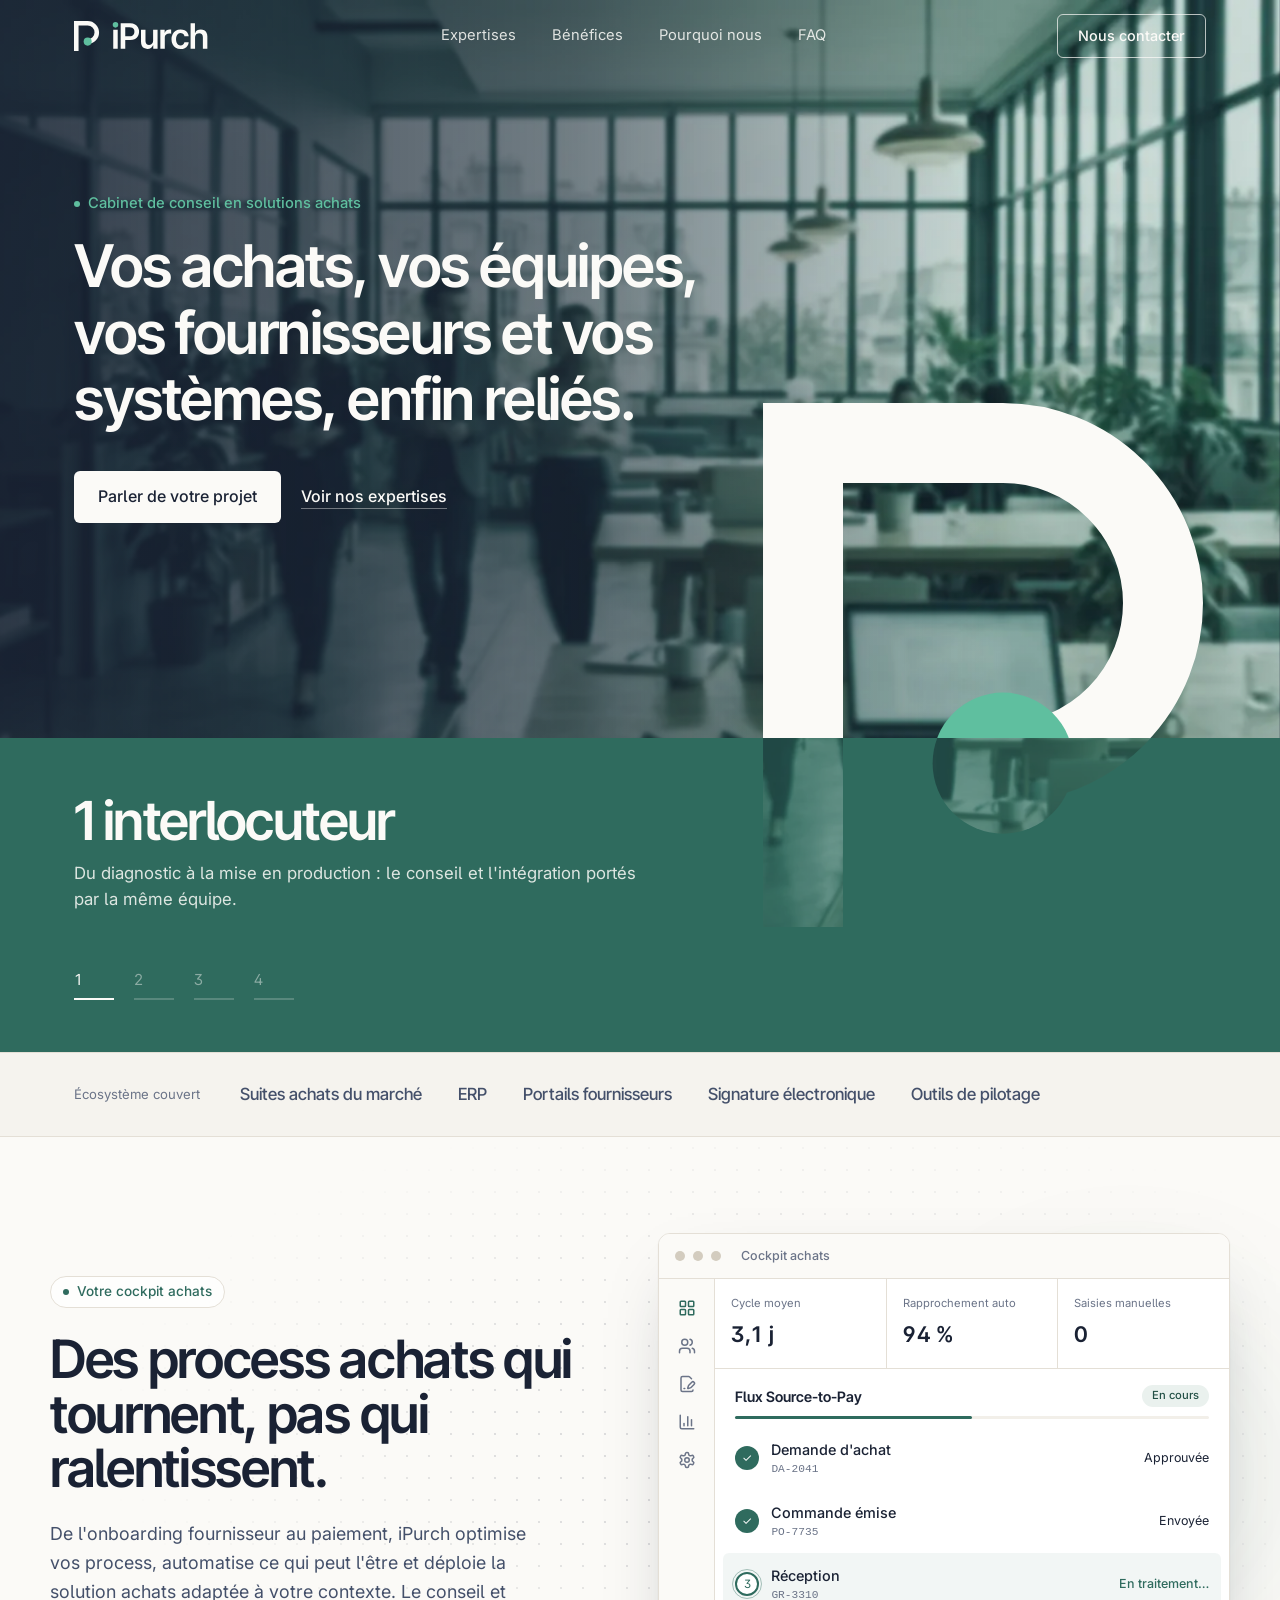
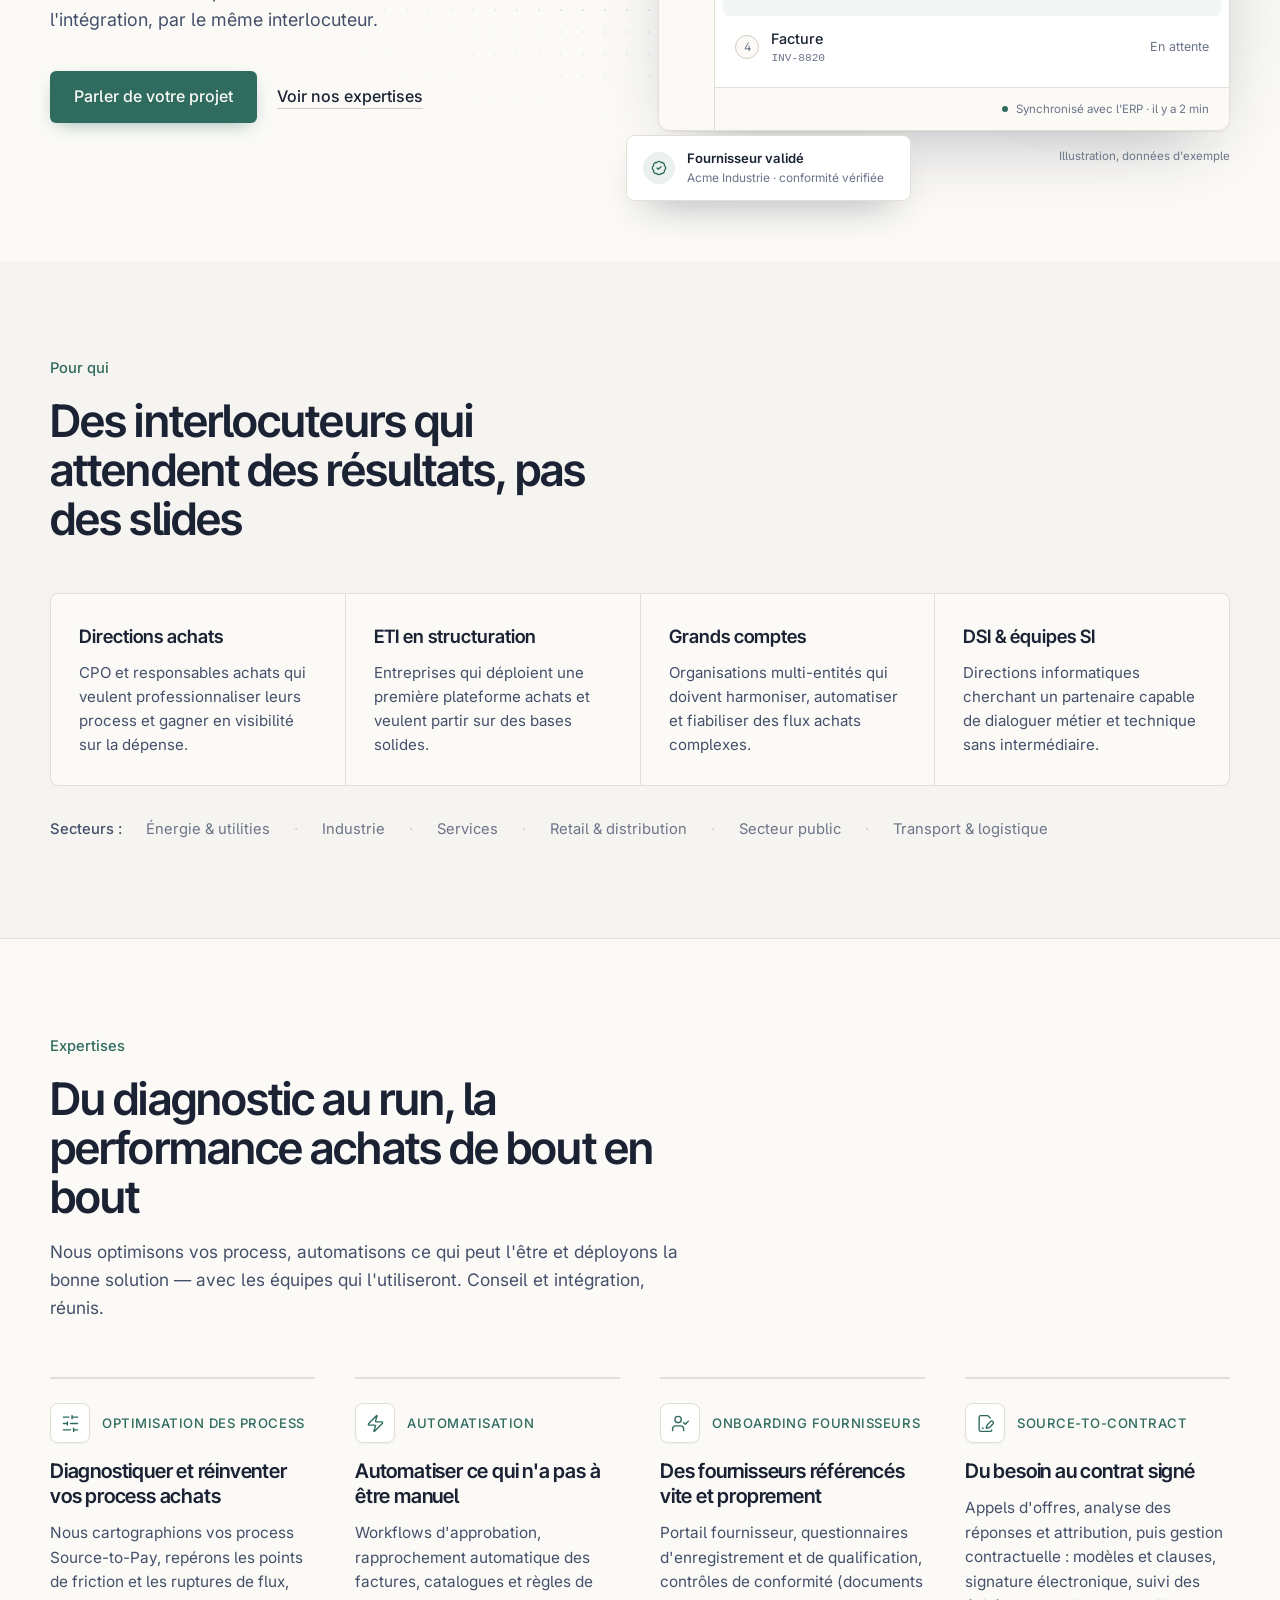
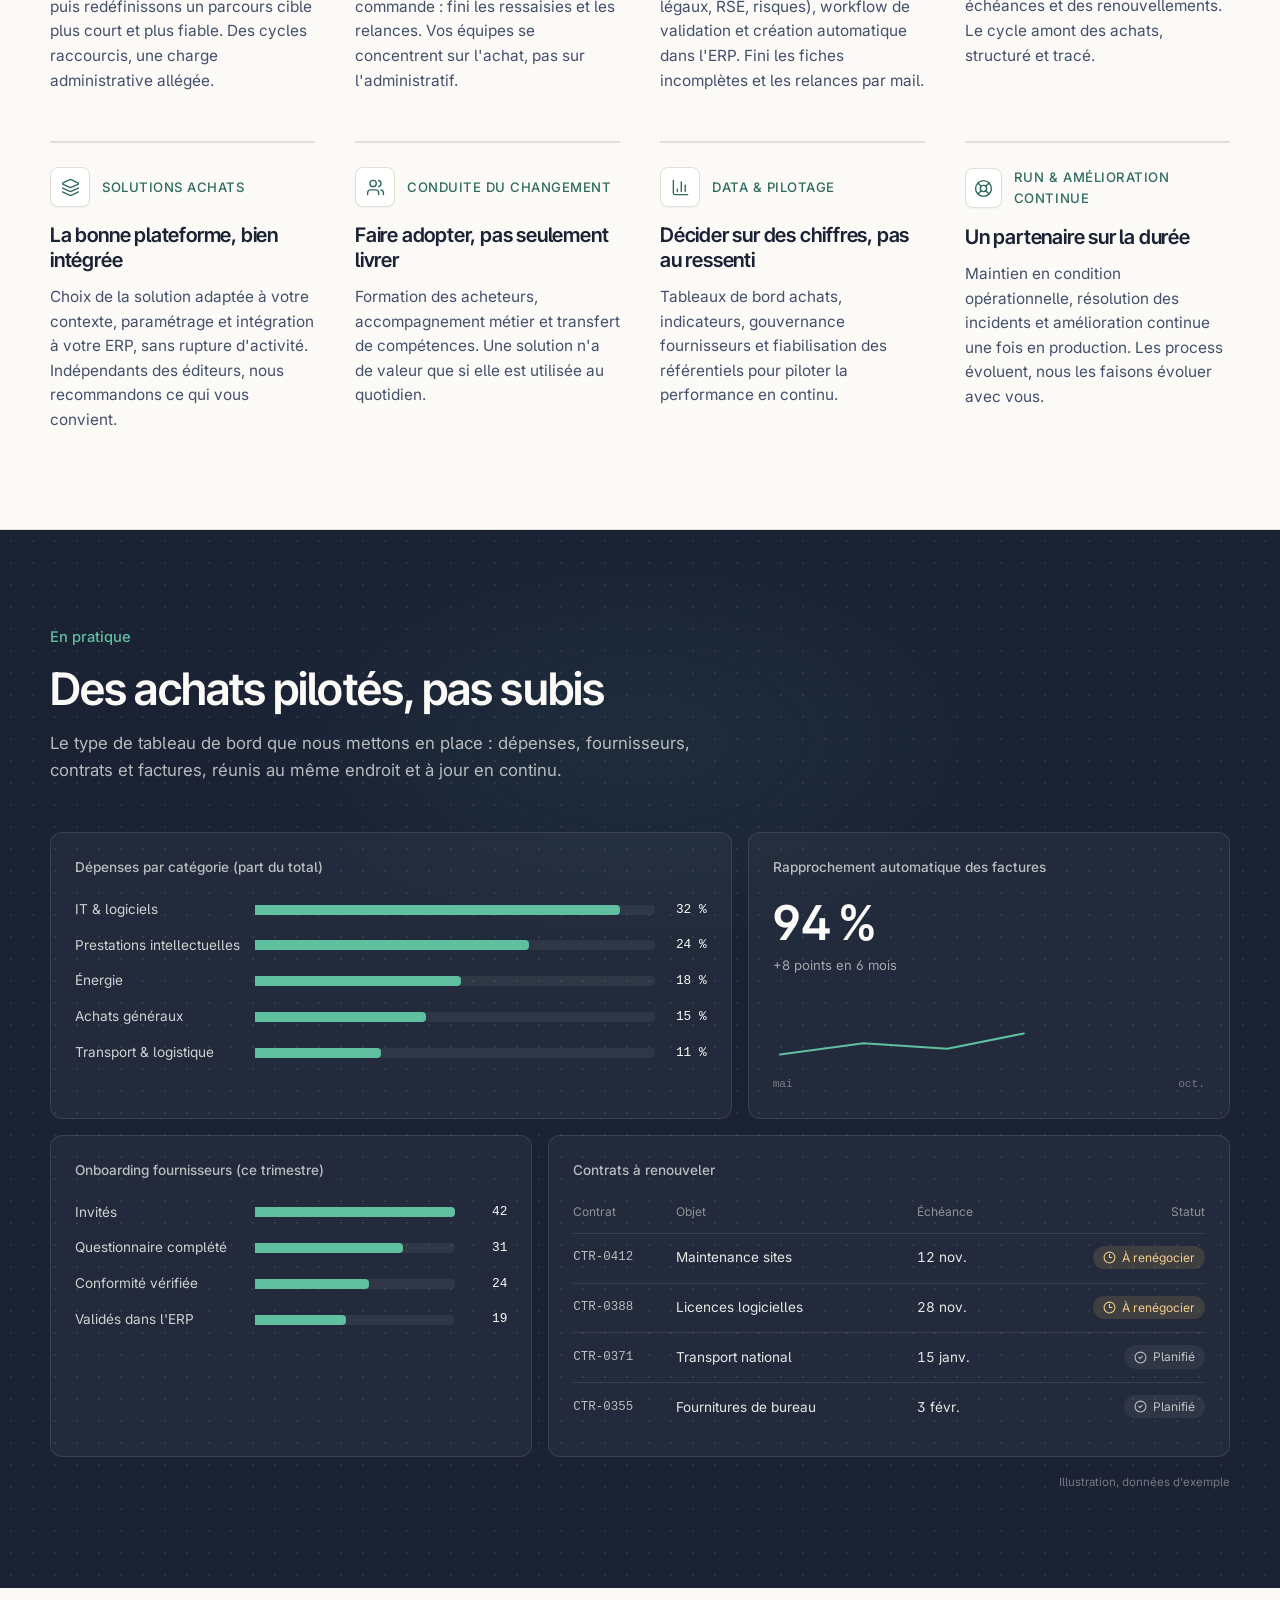
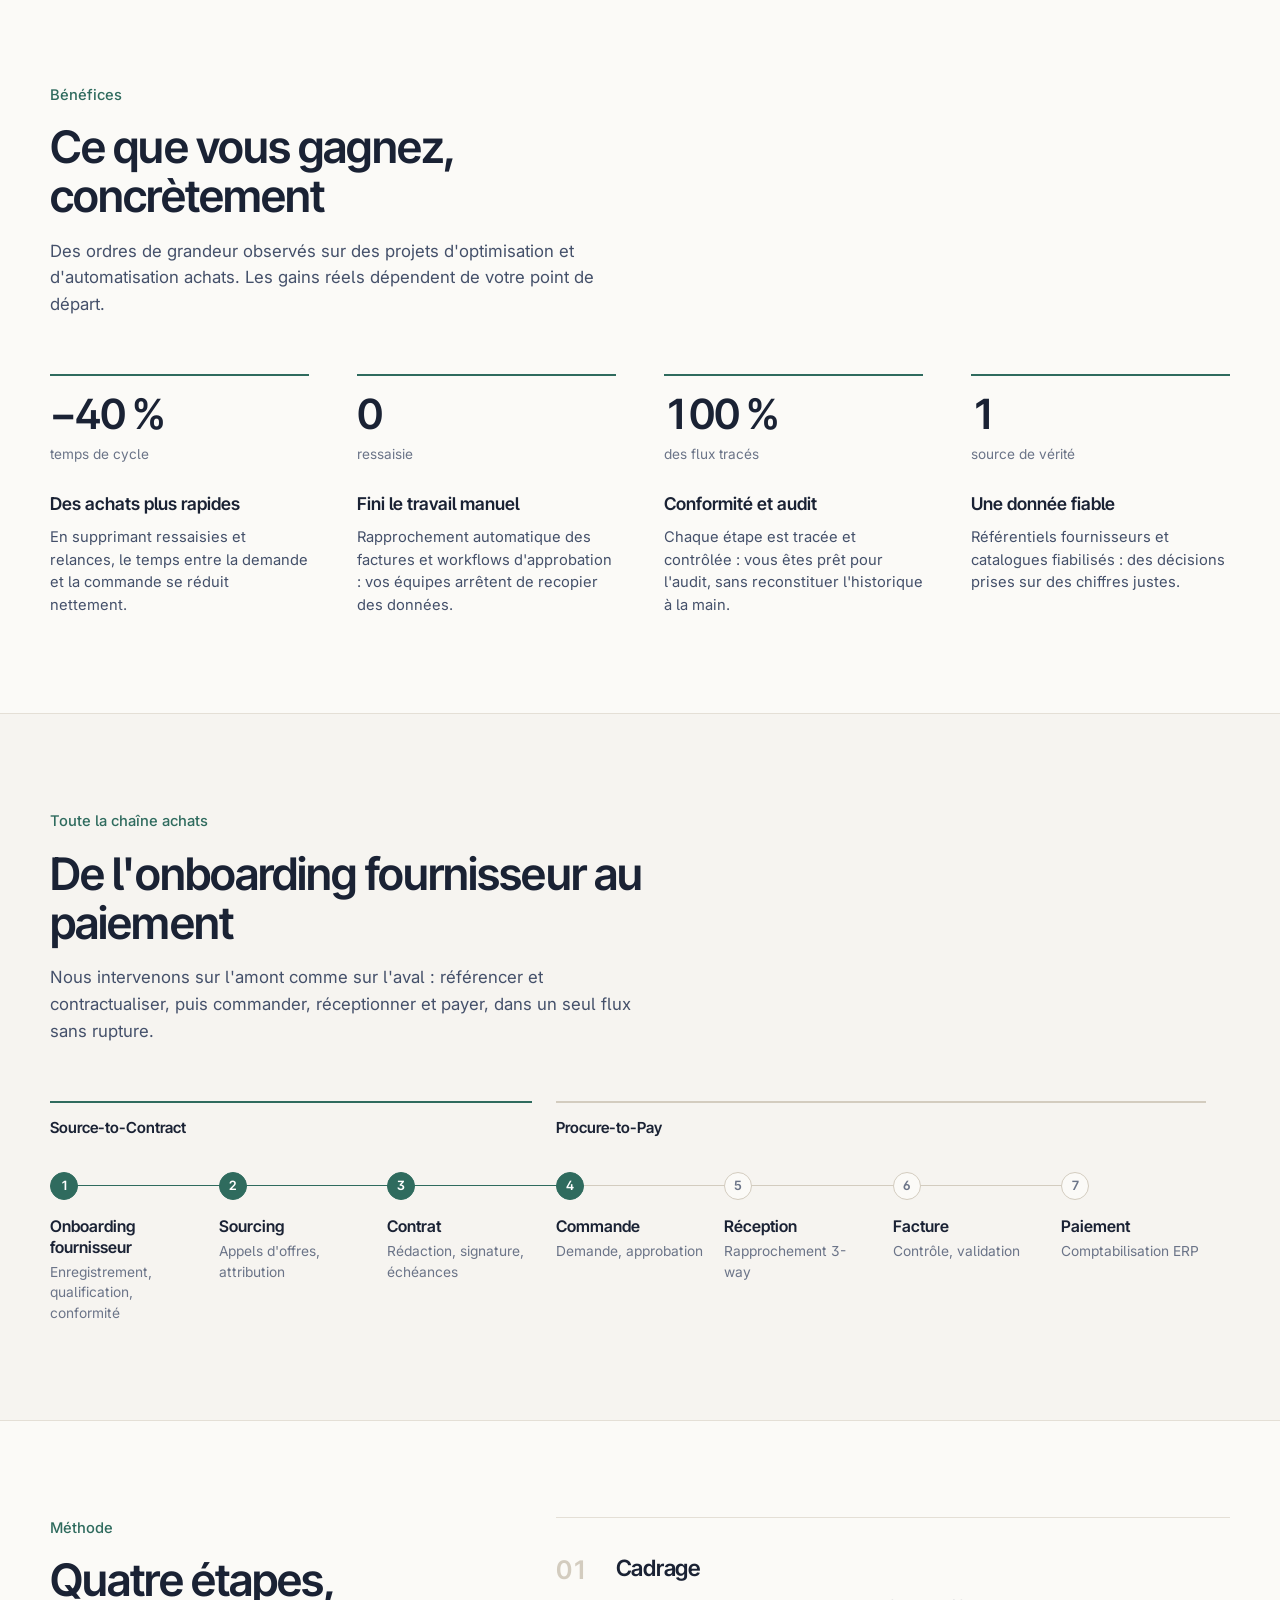
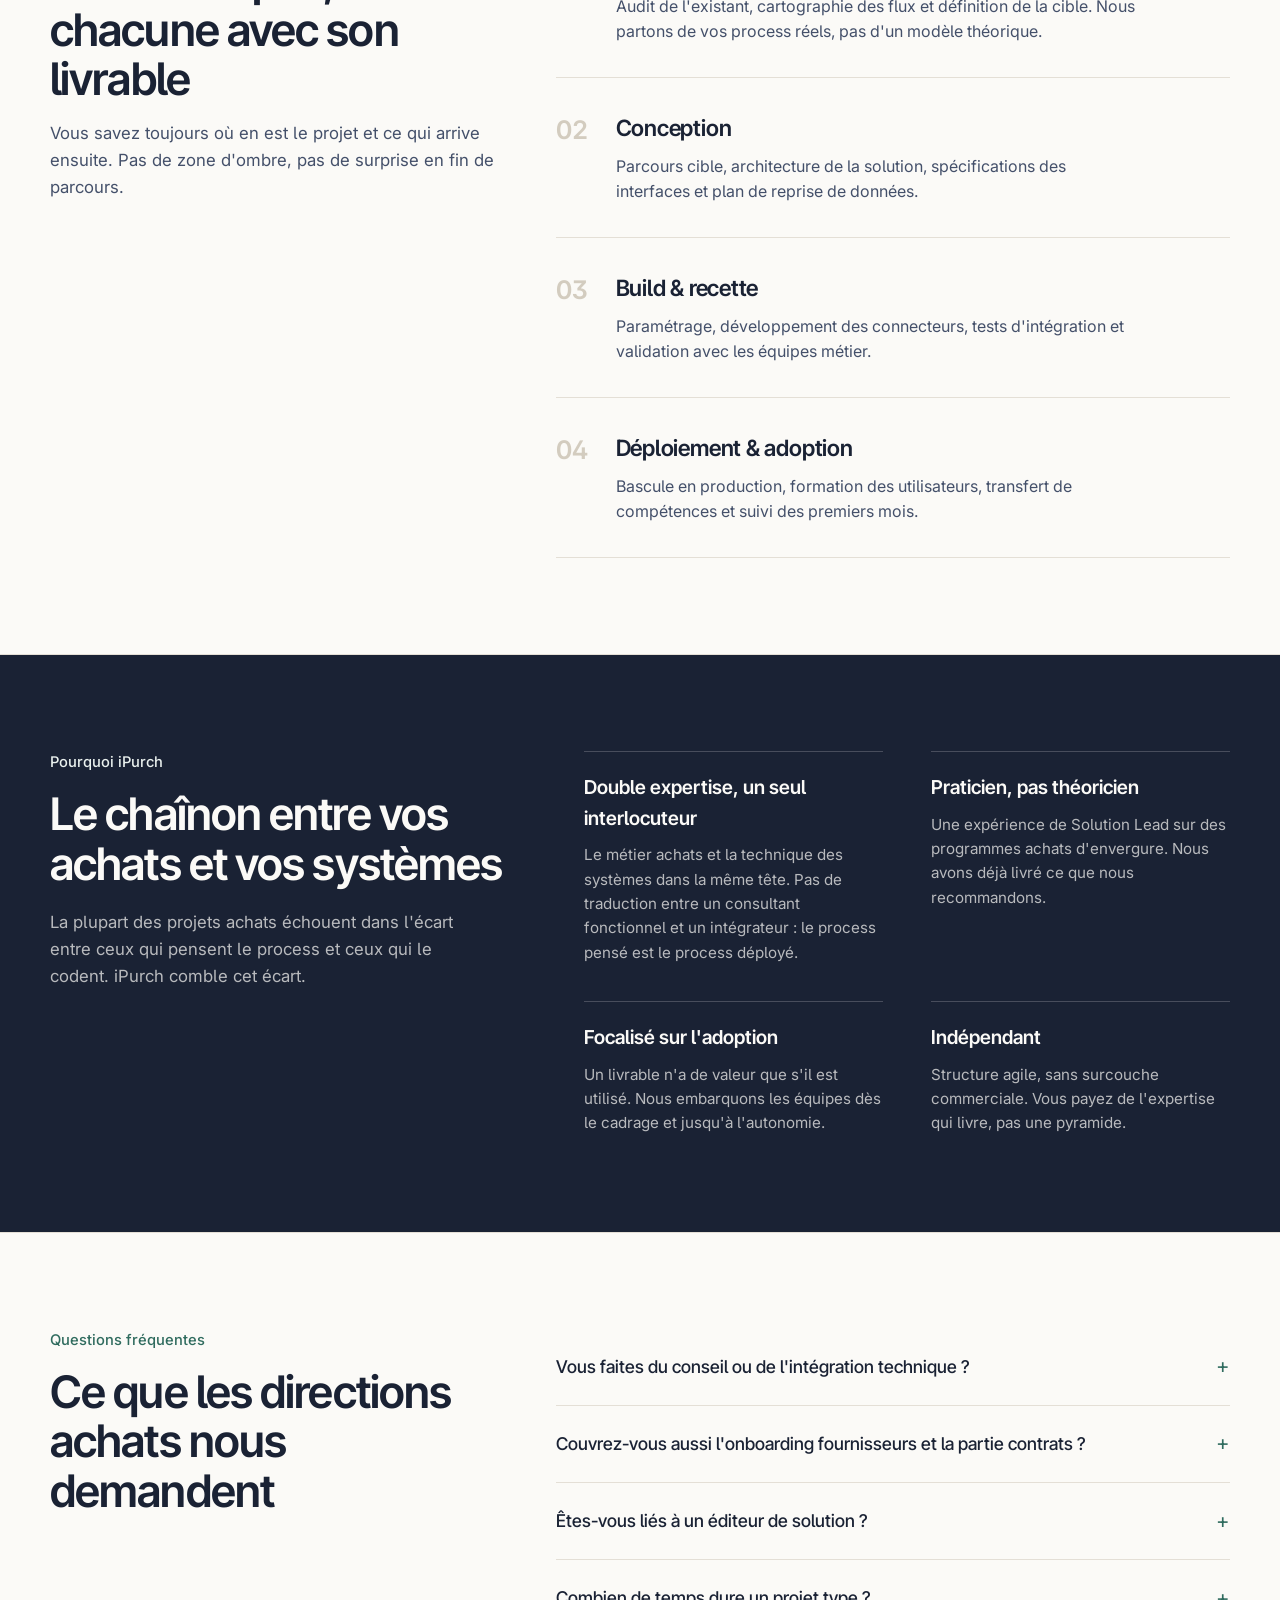
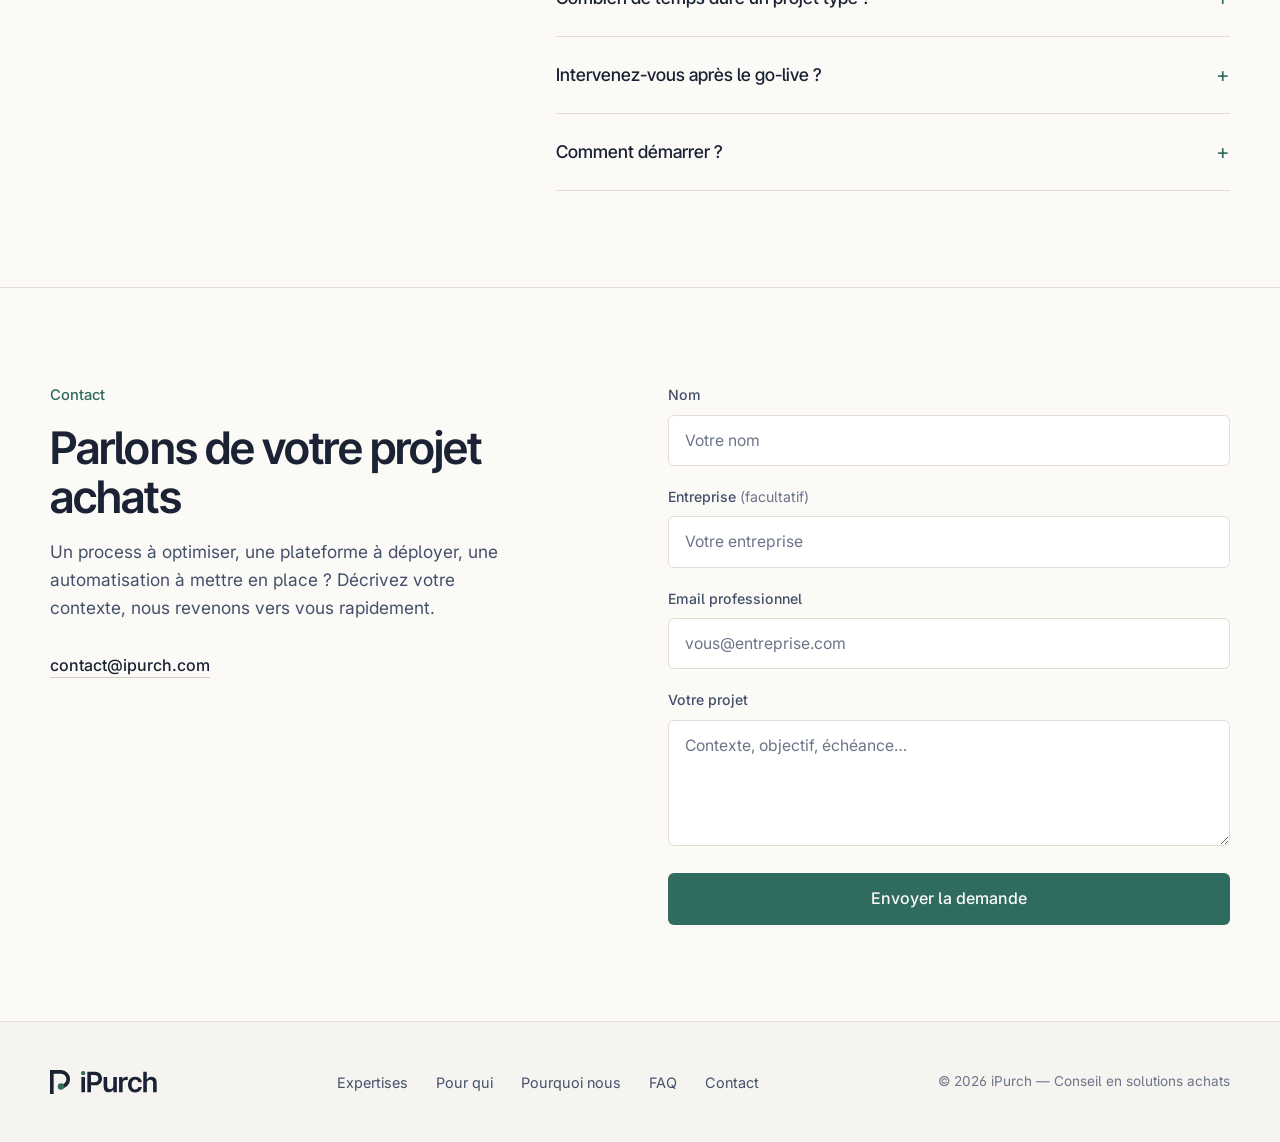
==== commit ad7b8974: "En-tête animé : photo duotone, symbole qui se dessine, titre mot à mot, messages défilants Co-Author" ====
--- a/index.html
+++ b/index.html
@@ -1 +1 @@
-<!DOCTYPE html><html lang="fr"><head><meta charSet="utf-8"/><meta name="viewport" content="width=device-width, initial-scale=1"/><link rel="preload" as="image" href="/logo-ipurch.svg"/><link rel="stylesheet" href="/_next/static/css/582bd195b1407477.css" data-precedence="next"/><link rel="preload" as="script" fetchPriority="low" href="/_next/static/chunks/webpack-db0a529a99835594.js"/><script src="/_next/static/chunks/4bd1b696-1aecb718b7a33d29.js" async=""></script><script src="/_next/static/chunks/517-3b5f5d968b87747b.js" async=""></script><script src="/_next/static/chunks/main-app-0bca6ce884f73577.js" async=""></script><script src="/_next/static/chunks/app/page-5ca88c8c6c5601fe.js" async=""></script><link rel="preconnect" href="https://fonts.googleapis.com"/><link rel="preconnect" href="https://fonts.gstatic.com" crossorigin="anonymous"/><title>iPurch — Conseil en solutions achats</title><meta name="description" content="iPurch optimise, automatise et déploie vos process achats, de l&#x27;onboarding fournisseur au paiement. Conseil et intégration de solutions achats, réunis."/><meta name="keywords" content="conseil achats,solutions achats,e-procurement,automatisation achats,Source-to-Pay,Source-to-Contract,onboarding fournisseurs,gestion des contrats,optimisation process achats"/><link rel="canonical" href="https://ipurch.com/"/><meta property="og:title" content="iPurch — Conseil en solutions achats"/><meta property="og:description" content="Optimisation, automatisation et intégration de vos process achats."/><meta property="og:locale" content="fr_FR"/><meta property="og:image" content="https://ipurch.com/og.png"/><meta property="og:image:width" content="1200"/><meta property="og:image:height" content="630"/><meta property="og:image:alt" content="iPurch — Conseil en solutions achats"/><meta property="og:type" content="website"/><meta name="twitter:card" content="summary_large_image"/><meta name="twitter:title" content="iPurch — Conseil en solutions achats"/><meta name="twitter:description" content="Optimisation, automatisation et intégration de vos process achats."/><meta name="twitter:image" content="https://ipurch.com/og.png"/><meta name="twitter:image:width" content="1200"/><meta name="twitter:image:height" content="630"/><meta name="twitter:image:alt" content="iPurch — Conseil en solutions achats"/><link rel="icon" href="/icon.svg?99a24927365b1c5a" type="image/svg+xml" sizes="any"/><link rel="apple-touch-icon" href="/apple-icon.png?f041b15fe73373d6" type="image/png" sizes="360x360"/><link href="https://fonts.googleapis.com/css2?family=Inter+Tight:wght@400;500;600;700&amp;family=Inter:wght@400;500;600&amp;display=swap" rel="stylesheet"/><script src="/_next/static/chunks/polyfills-42372ed130431b0a.js" noModule=""></script></head><body class="font-sans"><nav class="fixed inset-x-0 top-0 z-50 transition-colors duration-300 border-b border-transparent"><div class="mx-auto flex h-[72px] max-w-[1180px] items-center justify-between px-6"><a href="#top" aria-label="iPurch, retour en haut de page"><img src="/logo-ipurch.svg" alt="iPurch" width="136" height="30" class="block h-[30px] w-auto"/></a><div class="hidden items-center gap-9 text-[0.92rem] text-ink-soft md:flex"><a href="#expertises" class="transition-colors hover:text-ink">Expertises</a><a href="#benefices" class="transition-colors hover:text-ink">Bénéfices</a><a href="#pourquoi" class="transition-colors hover:text-ink">Pourquoi nous</a><a href="#faq" class="transition-colors hover:text-ink">FAQ</a></div><a href="#contact" class="rounded-md bg-ink px-5 py-[9px] text-[0.9rem] font-medium text-paper transition-colors hover:bg-pine">Nous contacter</a></div></nav><main class="relative z-[1]"><header id="top" class="relative overflow-hidden px-6 pb-24 pt-[128px]"><div class="hero-grid pointer-events-none absolute inset-0" aria-hidden="true"></div><div class="pointer-events-none absolute right-[-10%] top-[8%] h-[560px] w-[560px] rounded-full opacity-60 blur-3xl" style="background:radial-gradient(circle, rgba(47,107,94,.16), transparent 65%)" aria-hidden="true"></div><div class="relative mx-auto grid max-w-[1180px] items-center gap-16 lg:grid-cols-[1fr_1.05fr]"><div><p class="load-rise mb-6 inline-flex items-center gap-2 rounded-full border border-line bg-white/70 px-3 py-1 text-[0.85rem] font-medium text-pine backdrop-blur"><span class="h-1.5 w-1.5 rounded-full bg-pine" aria-hidden="true"></span>Conseil en solutions achats</p><h1 class="load-rise mb-6 font-display text-[clamp(2.6rem,5.2vw,4.1rem)] font-semibold leading-[1.04] tracking-[-0.025em] text-ink" style="animation-delay:0.05s">Des process achats qui tournent, pas qui ralentissent.</h1><p class="load-rise mb-9 max-w-[46ch] text-[1.12rem] leading-[1.6] text-ink-soft" style="animation-delay:0.1s">De l&#x27;onboarding fournisseur au paiement, iPurch optimise vos process, automatise ce qui peut l&#x27;être et déploie la solution achats adaptée à votre contexte. Le conseil et l&#x27;intégration, par le même interlocuteur.</p><div class="load-rise flex flex-wrap items-center gap-5" style="animation-delay:0.15s"><a href="#contact" class="rounded-md bg-pine px-6 py-[13px] font-medium text-paper shadow-[0_6px_20px_-8px_rgba(47,107,94,.6)] transition-colors hover:bg-pine-deep">Parler de votre projet</a><a href="#expertises" class="font-medium text-ink underline decoration-line-strong underline-offset-[6px] transition-colors hover:decoration-pine">Voir nos expertises</a></div></div><div class="load-rise relative" style="animation-delay:0.2s"><div class="overflow-hidden rounded-xl border border-line bg-white shadow-[0_1px_2px_rgba(26,34,52,.05),0_30px_70px_-30px_rgba(26,34,52,.35)]"><div class="flex items-center gap-2 border-b border-line bg-paper px-4 py-3"><span class="h-2.5 w-2.5 rounded-full bg-line-strong"></span><span class="h-2.5 w-2.5 rounded-full bg-line-strong"></span><span class="h-2.5 w-2.5 rounded-full bg-line-strong"></span><span class="ml-3 text-[0.78rem] font-medium text-mute">Cockpit achats</span></div><div class="flex"><div class="hidden w-14 shrink-0 flex-col items-center gap-5 border-r border-line bg-paper py-5 text-mute sm:flex" aria-hidden="true"><svg xmlns="http://www.w3.org/2000/svg" width="18" height="18" viewBox="0 0 24 24" fill="none" stroke="currentColor" stroke-width="2" stroke-linecap="round" stroke-linejoin="round" class="lucide lucide-layout-grid text-pine"><rect width="7" height="7" x="3" y="3" rx="1"></rect><rect width="7" height="7" x="14" y="3" rx="1"></rect><rect width="7" height="7" x="14" y="14" rx="1"></rect><rect width="7" height="7" x="3" y="14" rx="1"></rect></svg><svg xmlns="http://www.w3.org/2000/svg" width="18" height="18" viewBox="0 0 24 24" fill="none" stroke="currentColor" stroke-width="2" stroke-linecap="round" stroke-linejoin="round" class="lucide lucide-users"><path d="M16 21v-2a4 4 0 0 0-4-4H6a4 4 0 0 0-4 4v2"></path><circle cx="9" cy="7" r="4"></circle><path d="M22 21v-2a4 4 0 0 0-3-3.87"></path><path d="M16 3.13a4 4 0 0 1 0 7.75"></path></svg><svg xmlns="http://www.w3.org/2000/svg" width="18" height="18" viewBox="0 0 24 24" fill="none" stroke="currentColor" stroke-width="2" stroke-linecap="round" stroke-linejoin="round" class="lucide lucide-file-pen-line"><path d="m18 5-2.414-2.414A2 2 0 0 0 14.172 2H6a2 2 0 0 0-2 2v16a2 2 0 0 0 2 2h12a2 2 0 0 0 2-2"></path><path d="M21.378 12.626a1 1 0 0 0-3.004-3.004l-4.01 4.012a2 2 0 0 0-.506.854l-.837 2.87a.5.5 0 0 0 .62.62l2.87-.837a2 2 0 0 0 .854-.506z"></path><path d="M8 18h1"></path></svg><svg xmlns="http://www.w3.org/2000/svg" width="18" height="18" viewBox="0 0 24 24" fill="none" stroke="currentColor" stroke-width="2" stroke-linecap="round" stroke-linejoin="round" class="lucide lucide-chart-column"><path d="M3 3v16a2 2 0 0 0 2 2h16"></path><path d="M18 17V9"></path><path d="M13 17V5"></path><path d="M8 17v-3"></path></svg><svg xmlns="http://www.w3.org/2000/svg" width="18" height="18" viewBox="0 0 24 24" fill="none" stroke="currentColor" stroke-width="2" stroke-linecap="round" stroke-linejoin="round" class="lucide lucide-settings"><path d="M12.22 2h-.44a2 2 0 0 0-2 2v.18a2 2 0 0 1-1 1.73l-.43.25a2 2 0 0 1-2 0l-.15-.08a2 2 0 0 0-2.73.73l-.22.38a2 2 0 0 0 .73 2.73l.15.1a2 2 0 0 1 1 1.72v.51a2 2 0 0 1-1 1.74l-.15.09a2 2 0 0 0-.73 2.73l.22.38a2 2 0 0 0 2.73.73l.15-.08a2 2 0 0 1 2 0l.43.25a2 2 0 0 1 1 1.73V20a2 2 0 0 0 2 2h.44a2 2 0 0 0 2-2v-.18a2 2 0 0 1 1-1.73l.43-.25a2 2 0 0 1 2 0l.15.08a2 2 0 0 0 2.73-.73l.22-.39a2 2 0 0 0-.73-2.73l-.15-.08a2 2 0 0 1-1-1.74v-.5a2 2 0 0 1 1-1.74l.15-.09a2 2 0 0 0 .73-2.73l-.22-.38a2 2 0 0 0-2.73-.73l-.15.08a2 2 0 0 1-2 0l-.43-.25a2 2 0 0 1-1-1.73V4a2 2 0 0 0-2-2z"></path><circle cx="12" cy="12" r="3"></circle></svg></div><div class="min-w-0 flex-1"><div class="grid grid-cols-3 border-b border-line"><div class="px-4 py-4 border-r border-line"><div class="text-[0.7rem] text-mute">Cycle moyen</div><div class="mt-1 font-display text-[1.35rem] font-semibold tabular-nums text-ink">3,1 j</div></div><div class="px-4 py-4 border-r border-line"><div class="text-[0.7rem] text-mute">Rapprochement auto</div><div class="mt-1 font-display text-[1.35rem] font-semibold tabular-nums text-ink">94 %</div></div><div class="px-4 py-4 "><div class="text-[0.7rem] text-mute">Saisies manuelles</div><div class="mt-1 font-display text-[1.35rem] font-semibold tabular-nums text-ink">0</div></div></div><div class="flex items-center justify-between px-5 pb-2 pt-4"><span class="font-display text-[0.9rem] font-semibold text-ink">Flux Source-to-Pay</span><span class="rounded-full px-2.5 py-0.5 text-[0.7rem] font-medium transition-colors duration-500 bg-pine-tint text-pine-deep">En cours</span></div><div class="mx-5 h-[3px] rounded bg-paper-2"><div class="h-full rounded bg-pine transition-[width] duration-700 ease-out" style="width:0%"></div></div><ul class="px-2 py-2"><li class="flex items-center gap-3 rounded-md px-3 py-[11px] transition-colors duration-500 bg-pine-tint/60"><span class="relative grid h-6 w-6 shrink-0 place-items-center rounded-full text-[0.72rem] transition-all duration-500 border-2 border-pine bg-white text-pine" aria-hidden="true">1<span class="absolute inset-[-5px] animate-ping rounded-full border border-pine/40"></span></span><div class="min-w-0 flex-1"><div class="text-[0.9rem] font-medium text-ink">Demande d&#x27;achat</div><div class="font-mono text-[0.7rem] text-mute">DA-2041</div></div><span class="shrink-0 text-[0.78rem] transition-colors duration-500 font-medium text-pine">En traitement…</span></li><li class="flex items-center gap-3 rounded-md px-3 py-[11px] transition-colors duration-500 "><span class="relative grid h-6 w-6 shrink-0 place-items-center rounded-full text-[0.72rem] transition-all duration-500 border border-line-strong bg-paper text-mute" aria-hidden="true">2</span><div class="min-w-0 flex-1"><div class="text-[0.9rem] font-medium text-ink">Commande émise</div><div class="font-mono text-[0.7rem] text-mute">PO-7735</div></div><span class="shrink-0 text-[0.78rem] transition-colors duration-500 text-mute">En attente</span></li><li class="flex items-center gap-3 rounded-md px-3 py-[11px] transition-colors duration-500 "><span class="relative grid h-6 w-6 shrink-0 place-items-center rounded-full text-[0.72rem] transition-all duration-500 border border-line-strong bg-paper text-mute" aria-hidden="true">3</span><div class="min-w-0 flex-1"><div class="text-[0.9rem] font-medium text-ink">Réception</div><div class="font-mono text-[0.7rem] text-mute">GR-3310</div></div><span class="shrink-0 text-[0.78rem] transition-colors duration-500 text-mute">En attente</span></li><li class="flex items-center gap-3 rounded-md px-3 py-[11px] transition-colors duration-500 "><span class="relative grid h-6 w-6 shrink-0 place-items-center rounded-full text-[0.72rem] transition-all duration-500 border border-line-strong bg-paper text-mute" aria-hidden="true">4</span><div class="min-w-0 flex-1"><div class="text-[0.9rem] font-medium text-ink">Facture</div><div class="font-mono text-[0.7rem] text-mute">INV-8820</div></div><span class="shrink-0 text-[0.78rem] transition-colors duration-500 text-mute">En attente</span></li></ul><div class="flex items-center justify-end gap-2 border-t border-line bg-paper px-5 py-3 text-[0.72rem] text-mute"><span class="h-1.5 w-1.5 rounded-full bg-pine" aria-hidden="true"></span>Synchronisé avec l&#x27;ERP · il y a 2 min</div></div></div></div><div class="float-card absolute -bottom-9 -left-8 hidden w-[285px] rounded-lg border border-line bg-white px-4 py-3 shadow-[0_18px_40px_-20px_rgba(26,34,52,.45)] md:block"><div class="flex items-center gap-3"><span class="grid h-8 w-8 shrink-0 place-items-center rounded-full bg-pine-tint text-pine" aria-hidden="true"><svg xmlns="http://www.w3.org/2000/svg" width="16" height="16" viewBox="0 0 24 24" fill="none" stroke="currentColor" stroke-width="2" stroke-linecap="round" stroke-linejoin="round" class="lucide lucide-badge-check"><path d="M3.85 8.62a4 4 0 0 1 4.78-4.77 4 4 0 0 1 6.74 0 4 4 0 0 1 4.78 4.78 4 4 0 0 1 0 6.74 4 4 0 0 1-4.77 4.78 4 4 0 0 1-6.75 0 4 4 0 0 1-4.78-4.77 4 4 0 0 1 0-6.76Z"></path><path d="m9 12 2 2 4-4"></path></svg></span><div class="min-w-0"><div class="text-[0.82rem] font-semibold text-ink">Fournisseur validé</div><div class="truncate text-[0.74rem] text-mute">Acme Industrie · conformité vérifiée</div></div></div></div><p class="mt-12 text-right text-[0.72rem] text-mute md:mt-4">Illustration, données d&#x27;exemple</p></div></div></header><section class="border-y border-line bg-paper-2/60"><div class="mx-auto flex max-w-[1180px] flex-col gap-5 px-6 py-7 sm:flex-row sm:items-center sm:gap-10"><span class="shrink-0 text-[0.82rem] text-mute">Écosystème couvert</span><div class="flex flex-wrap items-center gap-x-9 gap-y-3"><span class="font-display text-[1.05rem] font-medium text-ink-soft">Suites achats du marché</span><span class="font-display text-[1.05rem] font-medium text-ink-soft">ERP</span><span class="font-display text-[1.05rem] font-medium text-ink-soft">Portails fournisseurs</span><span class="font-display text-[1.05rem] font-medium text-ink-soft">Signature électronique</span><span class="font-display text-[1.05rem] font-medium text-ink-soft">Outils de pilotage</span></div></div></section><section aria-label="iPurch, cabinet de conseil en solutions achats" class="relative [--W:200px] [--H:calc(var(--W)*1.19)] [--OV:calc(var(--H)*0.36)] sm:[--W:300px] lg:[--W:430px]"><div class="relative h-[clamp(460px,48vw,640px)] overflow-hidden bg-ink"><img src="/ambiance-bureau.webp" alt="" loading="lazy" class="absolute inset-0 h-full w-full object-cover object-[50%_45%]"/><div class="absolute inset-0" style="background:linear-gradient(90deg, rgba(26,34,52,.82) 0%, rgba(26,34,52,.55) 42%, rgba(26,34,52,.08) 75%)" aria-hidden="true"></div><div class="relative mx-auto flex h-full max-w-[1180px] flex-col justify-center px-6 pb-[calc(var(--OV)*0.6)]"><p class="reveal mb-5 text-[0.92rem] font-medium text-[#5FBF9F]">Cabinet de conseil en solutions achats</p><h2 class="reveal max-w-[19ch] font-display text-[clamp(2rem,4.4vw,3.6rem)] font-semibold leading-[1.04] tracking-[-0.025em] text-paper">Vos achats, vos équipes, vos fournisseurs et vos systèmes, enfin reliés.</h2></div><div class="pointer-events-none absolute right-[6%] h-[var(--H)] w-[var(--W)]" style="bottom:calc(var(--OV) * -1)"><svg viewBox="9 6 30.25 36" class="block h-full w-full overflow-visible" aria-hidden="true"><path d="M11.75 42V8.75H25.5A11 11 0 0 1 25.5 30.75" fill="none" stroke="#FBFAF7" stroke-width="5.5" stroke-linejoin="miter" pathLength="1" style="stroke-dasharray:1;stroke-dashoffset:1;transition:stroke-dashoffset 1.6s cubic-bezier(.65,0,.35,1)"></path><circle cx="25.5" cy="30.75" r="4.84" fill="#5FBF9F" style="transform-origin:25.5px 30.75px;transform:scale(0);transition:transform .5s cubic-bezier(.34,1.56,.64,1) 1.45s"></circle></svg></div></div><div class="relative overflow-hidden bg-pine text-paper"><div class="pointer-events-none absolute right-[6%] h-[var(--H)] w-[var(--W)] transition-opacity duration-700" style="top:calc((var(--H) - var(--OV)) * -1);background-image:url(/ambiance-bureau.webp);background-size:cover;background-position:center;-webkit-mask-image:url(/symbole-masque.svg);mask-image:url(/symbole-masque.svg);-webkit-mask-size:100% 100%;mask-size:100% 100%;opacity:0;transition-delay:1.2s" aria-hidden="true"></div><div class="relative mx-auto max-w-[1180px] px-6 pb-16 pt-[calc(var(--OV)+40px)] sm:pt-14 sm:pr-[calc(var(--W)+8%)]"><p class="reveal mb-10 max-w-[44ch] font-display text-[clamp(1.35rem,2.2vw,1.75rem)] font-semibold leading-[1.3] tracking-[-0.015em]">Un seul interlocuteur, du diagnostic à la mise en production.</p><ul class="grid gap-8 sm:grid-cols-3"><li class="reveal border-t border-paper/25 pt-5" style="transition-delay:0ms"><h3 class="mb-2 font-display text-[1.05rem] font-semibold">Conseil</h3><p class="text-[0.95rem] leading-[1.55] text-paper/80">Diagnostic de vos process achats et feuille de route réaliste, priorisée par la valeur.</p></li><li class="reveal border-t border-paper/25 pt-5" style="transition-delay:80ms"><h3 class="mb-2 font-display text-[1.05rem] font-semibold">Intégration</h3><p class="text-[0.95rem] leading-[1.55] text-paper/80">Paramétrage, interfaces avec l&#x27;ERP et automatisations, livrés par ceux qui les ont conçus.</p></li><li class="reveal border-t border-paper/25 pt-5" style="transition-delay:160ms"><h3 class="mb-2 font-display text-[1.05rem] font-semibold">Adoption</h3><p class="text-[0.95rem] leading-[1.55] text-paper/80">Formation, conduite du changement et support, jusqu&#x27;à l&#x27;autonomie de vos équipes.</p></li></ul></div></div></section><section id="pour-qui" class="border-b border-line bg-paper-2/50 px-6 py-24"><div class="mx-auto max-w-[1180px]"><div class="reveal max-w-[560px]"><p class="mb-4 text-[0.92rem] font-medium text-pine">Pour qui</p><h2 class="font-display text-[clamp(1.9rem,3.6vw,2.8rem)] font-semibold leading-[1.1] tracking-[-0.02em] text-ink">Des interlocuteurs qui attendent des résultats, pas des slides</h2></div><div class="reveal mt-12 grid grid-cols-1 gap-px overflow-hidden rounded-lg border border-line bg-line sm:grid-cols-2 lg:grid-cols-4"><div class="bg-paper p-7"><h3 class="mb-2.5 font-display text-[1.15rem] font-semibold text-ink">Directions achats</h3><p class="text-[0.94rem] leading-[1.6] text-ink-soft">CPO et responsables achats qui veulent professionnaliser leurs process et gagner en visibilité sur la dépense.</p></div><div class="bg-paper p-7"><h3 class="mb-2.5 font-display text-[1.15rem] font-semibold text-ink">ETI en structuration</h3><p class="text-[0.94rem] leading-[1.6] text-ink-soft">Entreprises qui déploient une première plateforme achats et veulent partir sur des bases solides.</p></div><div class="bg-paper p-7"><h3 class="mb-2.5 font-display text-[1.15rem] font-semibold text-ink">Grands comptes</h3><p class="text-[0.94rem] leading-[1.6] text-ink-soft">Organisations multi-entités qui doivent harmoniser, automatiser et fiabiliser des flux achats complexes.</p></div><div class="bg-paper p-7"><h3 class="mb-2.5 font-display text-[1.15rem] font-semibold text-ink">DSI &amp; équipes SI</h3><p class="text-[0.94rem] leading-[1.6] text-ink-soft">Directions informatiques cherchant un partenaire capable de dialoguer métier et technique sans intermédiaire.</p></div></div><div class="reveal mt-8 flex flex-wrap items-center gap-x-6 gap-y-2 text-[0.92rem] text-mute"><span class="font-medium text-ink-soft">Secteurs :</span><span>Énergie &amp; utilities<span class="ml-6 text-line-strong">·</span></span><span>Industrie<span class="ml-6 text-line-strong">·</span></span><span>Services<span class="ml-6 text-line-strong">·</span></span><span>Retail &amp; distribution<span class="ml-6 text-line-strong">·</span></span><span>Secteur public<span class="ml-6 text-line-strong">·</span></span><span>Transport &amp; logistique</span></div></div></section><section id="expertises" class="border-b border-line px-6 py-24"><div class="mx-auto max-w-[1180px]"><div class="reveal max-w-[640px]"><p class="mb-4 text-[0.92rem] font-medium text-pine">Expertises</p><h2 class="mb-4 font-display text-[clamp(1.9rem,3.6vw,2.8rem)] font-semibold leading-[1.1] tracking-[-0.02em] text-ink">Du diagnostic au run, la performance achats de bout en bout</h2><p class="text-[1.08rem] leading-[1.6] text-ink-soft">Nous optimisons vos process, automatisons ce qui peut l&#x27;être et déployons la bonne solution — avec les équipes qui l&#x27;utiliseront. Conseil et intégration, réunis.</p></div><div class="reveal mt-14 grid grid-cols-1 gap-x-10 gap-y-12 sm:grid-cols-2 lg:grid-cols-4"><div class="group border-t-2 border-line pt-6 transition-colors duration-300 hover:border-pine"><div class="mb-4 flex items-center gap-3"><span class="grid h-10 w-10 place-items-center rounded-lg border border-line bg-white text-pine shadow-[0_1px_2px_rgba(26,34,52,.05)] transition-colors duration-300 group-hover:border-pine group-hover:bg-pine group-hover:text-white" aria-hidden="true"><svg xmlns="http://www.w3.org/2000/svg" width="19" height="19" viewBox="0 0 24 24" fill="none" stroke="currentColor" stroke-width="1.75" stroke-linecap="round" stroke-linejoin="round" class="lucide lucide-sliders-horizontal"><line x1="21" x2="14" y1="4" y2="4"></line><line x1="10" x2="3" y1="4" y2="4"></line><line x1="21" x2="12" y1="12" y2="12"></line><line x1="8" x2="3" y1="12" y2="12"></line><line x1="21" x2="16" y1="20" y2="20"></line><line x1="12" x2="3" y1="20" y2="20"></line><line x1="14" x2="14" y1="2" y2="6"></line><line x1="8" x2="8" y1="10" y2="14"></line><line x1="16" x2="16" y1="18" y2="22"></line></svg></span><p class="text-[0.82rem] font-medium uppercase tracking-[0.04em] text-pine">Optimisation des process</p></div><h3 class="mb-3 font-display text-[1.25rem] font-semibold leading-[1.25] tracking-[-0.01em] text-ink">Diagnostiquer et réinventer vos process achats</h3><p class="text-[0.96rem] leading-[1.6] text-ink-soft">Nous cartographions vos process Source-to-Pay, repérons les points de friction et les ruptures de flux, puis redéfinissons un parcours cible plus court et plus fiable. Des cycles raccourcis, une charge administrative allégée.</p></div><div class="group border-t-2 border-line pt-6 transition-colors duration-300 hover:border-pine"><div class="mb-4 flex items-center gap-3"><span class="grid h-10 w-10 place-items-center rounded-lg border border-line bg-white text-pine shadow-[0_1px_2px_rgba(26,34,52,.05)] transition-colors duration-300 group-hover:border-pine group-hover:bg-pine group-hover:text-white" aria-hidden="true"><svg xmlns="http://www.w3.org/2000/svg" width="19" height="19" viewBox="0 0 24 24" fill="none" stroke="currentColor" stroke-width="1.75" stroke-linecap="round" stroke-linejoin="round" class="lucide lucide-zap"><path d="M4 14a1 1 0 0 1-.78-1.63l9.9-10.2a.5.5 0 0 1 .86.46l-1.92 6.02A1 1 0 0 0 13 10h7a1 1 0 0 1 .78 1.63l-9.9 10.2a.5.5 0 0 1-.86-.46l1.92-6.02A1 1 0 0 0 11 14z"></path></svg></span><p class="text-[0.82rem] font-medium uppercase tracking-[0.04em] text-pine">Automatisation</p></div><h3 class="mb-3 font-display text-[1.25rem] font-semibold leading-[1.25] tracking-[-0.01em] text-ink">Automatiser ce qui n&#x27;a pas à être manuel</h3><p class="text-[0.96rem] leading-[1.6] text-ink-soft">Workflows d&#x27;approbation, rapprochement automatique des factures, catalogues et règles de commande : fini les ressaisies et les relances. Vos équipes se concentrent sur l&#x27;achat, pas sur l&#x27;administratif.</p></div><div class="group border-t-2 border-line pt-6 transition-colors duration-300 hover:border-pine"><div class="mb-4 flex items-center gap-3"><span class="grid h-10 w-10 place-items-center rounded-lg border border-line bg-white text-pine shadow-[0_1px_2px_rgba(26,34,52,.05)] transition-colors duration-300 group-hover:border-pine group-hover:bg-pine group-hover:text-white" aria-hidden="true"><svg xmlns="http://www.w3.org/2000/svg" width="19" height="19" viewBox="0 0 24 24" fill="none" stroke="currentColor" stroke-width="1.75" stroke-linecap="round" stroke-linejoin="round" class="lucide lucide-user-check"><path d="M16 21v-2a4 4 0 0 0-4-4H6a4 4 0 0 0-4 4v2"></path><circle cx="9" cy="7" r="4"></circle><polyline points="16 11 18 13 22 9"></polyline></svg></span><p class="text-[0.82rem] font-medium uppercase tracking-[0.04em] text-pine">Onboarding fournisseurs</p></div><h3 class="mb-3 font-display text-[1.25rem] font-semibold leading-[1.25] tracking-[-0.01em] text-ink">Des fournisseurs référencés vite et proprement</h3><p class="text-[0.96rem] leading-[1.6] text-ink-soft">Portail fournisseur, questionnaires d&#x27;enregistrement et de qualification, contrôles de conformité (documents légaux, RSE, risques), workflow de validation et création automatique dans l&#x27;ERP. Fini les fiches incomplètes et les relances par mail.</p></div><div class="group border-t-2 border-line pt-6 transition-colors duration-300 hover:border-pine"><div class="mb-4 flex items-center gap-3"><span class="grid h-10 w-10 place-items-center rounded-lg border border-line bg-white text-pine shadow-[0_1px_2px_rgba(26,34,52,.05)] transition-colors duration-300 group-hover:border-pine group-hover:bg-pine group-hover:text-white" aria-hidden="true"><svg xmlns="http://www.w3.org/2000/svg" width="19" height="19" viewBox="0 0 24 24" fill="none" stroke="currentColor" stroke-width="1.75" stroke-linecap="round" stroke-linejoin="round" class="lucide lucide-file-pen-line"><path d="m18 5-2.414-2.414A2 2 0 0 0 14.172 2H6a2 2 0 0 0-2 2v16a2 2 0 0 0 2 2h12a2 2 0 0 0 2-2"></path><path d="M21.378 12.626a1 1 0 0 0-3.004-3.004l-4.01 4.012a2 2 0 0 0-.506.854l-.837 2.87a.5.5 0 0 0 .62.62l2.87-.837a2 2 0 0 0 .854-.506z"></path><path d="M8 18h1"></path></svg></span><p class="text-[0.82rem] font-medium uppercase tracking-[0.04em] text-pine">Source-to-Contract</p></div><h3 class="mb-3 font-display text-[1.25rem] font-semibold leading-[1.25] tracking-[-0.01em] text-ink">Du besoin au contrat signé</h3><p class="text-[0.96rem] leading-[1.6] text-ink-soft">Appels d&#x27;offres, analyse des réponses et attribution, puis gestion contractuelle : modèles et clauses, signature électronique, suivi des échéances et des renouvellements. Le cycle amont des achats, structuré et tracé.</p></div><div class="group border-t-2 border-line pt-6 transition-colors duration-300 hover:border-pine"><div class="mb-4 flex items-center gap-3"><span class="grid h-10 w-10 place-items-center rounded-lg border border-line bg-white text-pine shadow-[0_1px_2px_rgba(26,34,52,.05)] transition-colors duration-300 group-hover:border-pine group-hover:bg-pine group-hover:text-white" aria-hidden="true"><svg xmlns="http://www.w3.org/2000/svg" width="19" height="19" viewBox="0 0 24 24" fill="none" stroke="currentColor" stroke-width="1.75" stroke-linecap="round" stroke-linejoin="round" class="lucide lucide-layers"><path d="m12.83 2.18a2 2 0 0 0-1.66 0L2.6 6.08a1 1 0 0 0 0 1.83l8.58 3.91a2 2 0 0 0 1.66 0l8.58-3.9a1 1 0 0 0 0-1.83Z"></path><path d="m22 17.65-9.17 4.16a2 2 0 0 1-1.66 0L2 17.65"></path><path d="m22 12.65-9.17 4.16a2 2 0 0 1-1.66 0L2 12.65"></path></svg></span><p class="text-[0.82rem] font-medium uppercase tracking-[0.04em] text-pine">Solutions achats</p></div><h3 class="mb-3 font-display text-[1.25rem] font-semibold leading-[1.25] tracking-[-0.01em] text-ink">La bonne plateforme, bien intégrée</h3><p class="text-[0.96rem] leading-[1.6] text-ink-soft">Choix de la solution adaptée à votre contexte, paramétrage et intégration à votre ERP, sans rupture d&#x27;activité. Indépendants des éditeurs, nous recommandons ce qui vous convient.</p></div><div class="group border-t-2 border-line pt-6 transition-colors duration-300 hover:border-pine"><div class="mb-4 flex items-center gap-3"><span class="grid h-10 w-10 place-items-center rounded-lg border border-line bg-white text-pine shadow-[0_1px_2px_rgba(26,34,52,.05)] transition-colors duration-300 group-hover:border-pine group-hover:bg-pine group-hover:text-white" aria-hidden="true"><svg xmlns="http://www.w3.org/2000/svg" width="19" height="19" viewBox="0 0 24 24" fill="none" stroke="currentColor" stroke-width="1.75" stroke-linecap="round" stroke-linejoin="round" class="lucide lucide-users"><path d="M16 21v-2a4 4 0 0 0-4-4H6a4 4 0 0 0-4 4v2"></path><circle cx="9" cy="7" r="4"></circle><path d="M22 21v-2a4 4 0 0 0-3-3.87"></path><path d="M16 3.13a4 4 0 0 1 0 7.75"></path></svg></span><p class="text-[0.82rem] font-medium uppercase tracking-[0.04em] text-pine">Conduite du changement</p></div><h3 class="mb-3 font-display text-[1.25rem] font-semibold leading-[1.25] tracking-[-0.01em] text-ink">Faire adopter, pas seulement livrer</h3><p class="text-[0.96rem] leading-[1.6] text-ink-soft">Formation des acheteurs, accompagnement métier et transfert de compétences. Une solution n&#x27;a de valeur que si elle est utilisée au quotidien.</p></div><div class="group border-t-2 border-line pt-6 transition-colors duration-300 hover:border-pine"><div class="mb-4 flex items-center gap-3"><span class="grid h-10 w-10 place-items-center rounded-lg border border-line bg-white text-pine shadow-[0_1px_2px_rgba(26,34,52,.05)] transition-colors duration-300 group-hover:border-pine group-hover:bg-pine group-hover:text-white" aria-hidden="true"><svg xmlns="http://www.w3.org/2000/svg" width="19" height="19" viewBox="0 0 24 24" fill="none" stroke="currentColor" stroke-width="1.75" stroke-linecap="round" stroke-linejoin="round" class="lucide lucide-chart-column"><path d="M3 3v16a2 2 0 0 0 2 2h16"></path><path d="M18 17V9"></path><path d="M13 17V5"></path><path d="M8 17v-3"></path></svg></span><p class="text-[0.82rem] font-medium uppercase tracking-[0.04em] text-pine">Data &amp; pilotage</p></div><h3 class="mb-3 font-display text-[1.25rem] font-semibold leading-[1.25] tracking-[-0.01em] text-ink">Décider sur des chiffres, pas au ressenti</h3><p class="text-[0.96rem] leading-[1.6] text-ink-soft">Tableaux de bord achats, indicateurs, gouvernance fournisseurs et fiabilisation des référentiels pour piloter la performance en continu.</p></div><div class="group border-t-2 border-line pt-6 transition-colors duration-300 hover:border-pine"><div class="mb-4 flex items-center gap-3"><span class="grid h-10 w-10 place-items-center rounded-lg border border-line bg-white text-pine shadow-[0_1px_2px_rgba(26,34,52,.05)] transition-colors duration-300 group-hover:border-pine group-hover:bg-pine group-hover:text-white" aria-hidden="true"><svg xmlns="http://www.w3.org/2000/svg" width="19" height="19" viewBox="0 0 24 24" fill="none" stroke="currentColor" stroke-width="1.75" stroke-linecap="round" stroke-linejoin="round" class="lucide lucide-life-buoy"><circle cx="12" cy="12" r="10"></circle><path d="m4.93 4.93 4.24 4.24"></path><path d="m14.83 9.17 4.24-4.24"></path><path d="m14.83 14.83 4.24 4.24"></path><path d="m9.17 14.83-4.24 4.24"></path><circle cx="12" cy="12" r="4"></circle></svg></span><p class="text-[0.82rem] font-medium uppercase tracking-[0.04em] text-pine">Run &amp; amélioration continue</p></div><h3 class="mb-3 font-display text-[1.25rem] font-semibold leading-[1.25] tracking-[-0.01em] text-ink">Un partenaire sur la durée</h3><p class="text-[0.96rem] leading-[1.6] text-ink-soft">Maintien en condition opérationnelle, résolution des incidents et amélioration continue une fois en production. Les process évoluent, nous les faisons évoluer avec vous.</p></div></div></div></section><section class="relative overflow-hidden bg-ink px-6 py-24 text-paper"><div class="dark-grid pointer-events-none absolute inset-0" aria-hidden="true"></div><div class="pointer-events-none absolute left-1/2 top-0 h-[420px] w-[900px] -translate-x-1/2 rounded-full opacity-40 blur-3xl" style="background:radial-gradient(ellipse, rgba(95,191,159,.22), transparent 65%)" aria-hidden="true"></div><div class="relative mx-auto max-w-[1180px]"><div class="reveal mb-12 max-w-[640px]"><p class="mb-4 text-[0.92rem] font-medium" style="color:#5FBF9F">En pratique</p><h2 class="mb-4 font-display text-[clamp(1.9rem,3.6vw,2.8rem)] font-semibold leading-[1.1] tracking-[-0.02em]">Des achats pilotés, pas subis</h2><p class="text-[1.05rem] leading-[1.6] text-paper/70">Le type de tableau de bord que nous mettons en place : dépenses, fournisseurs, contrats et factures, réunis au même endroit et à jour en continu.</p></div><div class="grid grid-cols-1 gap-4 lg:grid-cols-12"><div class="rounded-xl border border-white/10 bg-white/[0.04] p-6 lg:col-span-7"><h3 class="mb-5 text-[0.85rem] font-medium text-paper/70">Dépenses par catégorie (part du total)</h3><ul class="space-y-3.5"><li class="grid grid-cols-[minmax(0,10.5rem)_1fr_auto] items-center gap-3"><span class="truncate text-[0.85rem] text-paper/80">IT &amp; logiciels</span><span class="h-2.5 rounded-r bg-white/[0.06]"><span class="block h-full rounded-r transition-[width] duration-1000 ease-out" style="width:0%;background:#5FBF9F;transition-delay:0ms"></span></span><span class="w-10 text-right font-mono text-[0.8rem] tabular-nums text-paper">32<!-- --> %</span></li><li class="grid grid-cols-[minmax(0,10.5rem)_1fr_auto] items-center gap-3"><span class="truncate text-[0.85rem] text-paper/80">Prestations intellectuelles</span><span class="h-2.5 rounded-r bg-white/[0.06]"><span class="block h-full rounded-r transition-[width] duration-1000 ease-out" style="width:0%;background:#5FBF9F;transition-delay:90ms"></span></span><span class="w-10 text-right font-mono text-[0.8rem] tabular-nums text-paper">24<!-- --> %</span></li><li class="grid grid-cols-[minmax(0,10.5rem)_1fr_auto] items-center gap-3"><span class="truncate text-[0.85rem] text-paper/80">Énergie</span><span class="h-2.5 rounded-r bg-white/[0.06]"><span class="block h-full rounded-r transition-[width] duration-1000 ease-out" style="width:0%;background:#5FBF9F;transition-delay:180ms"></span></span><span class="w-10 text-right font-mono text-[0.8rem] tabular-nums text-paper">18<!-- --> %</span></li><li class="grid grid-cols-[minmax(0,10.5rem)_1fr_auto] items-center gap-3"><span class="truncate text-[0.85rem] text-paper/80">Achats généraux</span><span class="h-2.5 rounded-r bg-white/[0.06]"><span class="block h-full rounded-r transition-[width] duration-1000 ease-out" style="width:0%;background:#5FBF9F;transition-delay:270ms"></span></span><span class="w-10 text-right font-mono text-[0.8rem] tabular-nums text-paper">15<!-- --> %</span></li><li class="grid grid-cols-[minmax(0,10.5rem)_1fr_auto] items-center gap-3"><span class="truncate text-[0.85rem] text-paper/80">Transport &amp; logistique</span><span class="h-2.5 rounded-r bg-white/[0.06]"><span class="block h-full rounded-r transition-[width] duration-1000 ease-out" style="width:0%;background:#5FBF9F;transition-delay:360ms"></span></span><span class="w-10 text-right font-mono text-[0.8rem] tabular-nums text-paper">11<!-- --> %</span></li></ul></div><div class="rounded-xl border border-white/10 bg-white/[0.04] p-6 lg:col-span-5"><h3 class="mb-5 text-[0.85rem] font-medium text-paper/70">Rapprochement automatique des factures</h3><div class="flex items-end justify-between gap-4"><div><div class="font-display text-[3rem] font-semibold leading-none tracking-[-0.03em] tabular-nums">94 %</div><div class="mt-2 text-[0.82rem] text-paper/60">+8 points en 6 mois</div></div></div><div class="mt-4"><svg viewBox="-4 -6 248 76" preserveAspectRatio="none" class="h-20 w-full overflow-visible" aria-hidden="true"><path d="M0.0 53.3 L48.0 42.7 L96.0 48.0 L144.0 32.0 L192.0 21.3 L240.0 10.7" fill="none" stroke="#5FBF9F" stroke-width="2" stroke-linecap="round" stroke-linejoin="round" vector-effect="non-scaling-stroke" pathLength="1" style="stroke-dasharray:1;stroke-dashoffset:1;transition:stroke-dashoffset 1.4s ease-out"></path></svg><div class="mt-1 flex justify-between font-mono text-[0.7rem] text-paper/40"><span>mai</span><span>oct.</span></div></div></div><div class="rounded-xl border border-white/10 bg-white/[0.04] p-6 lg:col-span-5"><h3 class="mb-5 text-[0.85rem] font-medium text-paper/70">Onboarding fournisseurs (ce trimestre)</h3><ul class="space-y-3.5"><li class="grid grid-cols-[minmax(0,10.5rem)_1fr_auto] items-center gap-3"><span class="truncate text-[0.85rem] text-paper/80">Invités</span><span class="h-2.5 rounded-r bg-white/[0.06]"><span class="block h-full rounded-r transition-[width] duration-1000 ease-out" style="width:0%;background:#5FBF9F;transition-delay:0ms"></span></span><span class="w-10 text-right font-mono text-[0.8rem] tabular-nums text-paper">42</span></li><li class="grid grid-cols-[minmax(0,10.5rem)_1fr_auto] items-center gap-3"><span class="truncate text-[0.85rem] text-paper/80">Questionnaire complété</span><span class="h-2.5 rounded-r bg-white/[0.06]"><span class="block h-full rounded-r transition-[width] duration-1000 ease-out" style="width:0%;background:#5FBF9F;transition-delay:90ms"></span></span><span class="w-10 text-right font-mono text-[0.8rem] tabular-nums text-paper">31</span></li><li class="grid grid-cols-[minmax(0,10.5rem)_1fr_auto] items-center gap-3"><span class="truncate text-[0.85rem] text-paper/80">Conformité vérifiée</span><span class="h-2.5 rounded-r bg-white/[0.06]"><span class="block h-full rounded-r transition-[width] duration-1000 ease-out" style="width:0%;background:#5FBF9F;transition-delay:180ms"></span></span><span class="w-10 text-right font-mono text-[0.8rem] tabular-nums text-paper">24</span></li><li class="grid grid-cols-[minmax(0,10.5rem)_1fr_auto] items-center gap-3"><span class="truncate text-[0.85rem] text-paper/80">Validés dans l&#x27;ERP</span><span class="h-2.5 rounded-r bg-white/[0.06]"><span class="block h-full rounded-r transition-[width] duration-1000 ease-out" style="width:0%;background:#5FBF9F;transition-delay:270ms"></span></span><span class="w-10 text-right font-mono text-[0.8rem] tabular-nums text-paper">19</span></li></ul></div><div class="rounded-xl border border-white/10 bg-white/[0.04] p-6 lg:col-span-7"><h3 class="mb-5 text-[0.85rem] font-medium text-paper/70">Contrats à renouveler</h3><table class="w-full text-left text-[0.85rem]"><thead><tr class="text-[0.75rem] text-paper/50"><th class="pb-3 font-normal">Contrat</th><th class="pb-3 font-normal">Objet</th><th class="pb-3 font-normal">Échéance</th><th class="pb-3 text-right font-normal">Statut</th></tr></thead><tbody><tr class="border-t border-white/10"><td class="py-3 font-mono text-[0.78rem] text-paper/70">CTR-0412</td><td class="py-3 text-paper/90">Maintenance sites</td><td class="py-3 tabular-nums text-paper/90">12 nov.</td><td class="py-3 text-right"><span class="inline-flex items-center gap-1.5 rounded-full bg-[#E0B15C]/15 px-2.5 py-0.5 text-[0.75rem] text-[#F0CE8C]"><svg xmlns="http://www.w3.org/2000/svg" width="13" height="13" viewBox="0 0 24 24" fill="none" stroke="currentColor" stroke-width="2" stroke-linecap="round" stroke-linejoin="round" class="lucide lucide-clock3" aria-hidden="true"><circle cx="12" cy="12" r="10"></circle><polyline points="12 6 12 12 16.5 12"></polyline></svg> À renégocier</span></td></tr><tr class="border-t border-white/10"><td class="py-3 font-mono text-[0.78rem] text-paper/70">CTR-0388</td><td class="py-3 text-paper/90">Licences logicielles</td><td class="py-3 tabular-nums text-paper/90">28 nov.</td><td class="py-3 text-right"><span class="inline-flex items-center gap-1.5 rounded-full bg-[#E0B15C]/15 px-2.5 py-0.5 text-[0.75rem] text-[#F0CE8C]"><svg xmlns="http://www.w3.org/2000/svg" width="13" height="13" viewBox="0 0 24 24" fill="none" stroke="currentColor" stroke-width="2" stroke-linecap="round" stroke-linejoin="round" class="lucide lucide-clock3" aria-hidden="true"><circle cx="12" cy="12" r="10"></circle><polyline points="12 6 12 12 16.5 12"></polyline></svg> À renégocier</span></td></tr><tr class="border-t border-white/10"><td class="py-3 font-mono text-[0.78rem] text-paper/70">CTR-0371</td><td class="py-3 text-paper/90">Transport national</td><td class="py-3 tabular-nums text-paper/90">15 janv.</td><td class="py-3 text-right"><span class="inline-flex items-center gap-1.5 rounded-full bg-white/[0.06] px-2.5 py-0.5 text-[0.75rem] text-paper/70"><svg xmlns="http://www.w3.org/2000/svg" width="13" height="13" viewBox="0 0 24 24" fill="none" stroke="currentColor" stroke-width="2" stroke-linecap="round" stroke-linejoin="round" class="lucide lucide-circle-check" aria-hidden="true"><circle cx="12" cy="12" r="10"></circle><path d="m9 12 2 2 4-4"></path></svg> Planifié</span></td></tr><tr class="border-t border-white/10"><td class="py-3 font-mono text-[0.78rem] text-paper/70">CTR-0355</td><td class="py-3 text-paper/90">Fournitures de bureau</td><td class="py-3 tabular-nums text-paper/90">3 févr.</td><td class="py-3 text-right"><span class="inline-flex items-center gap-1.5 rounded-full bg-white/[0.06] px-2.5 py-0.5 text-[0.75rem] text-paper/70"><svg xmlns="http://www.w3.org/2000/svg" width="13" height="13" viewBox="0 0 24 24" fill="none" stroke="currentColor" stroke-width="2" stroke-linecap="round" stroke-linejoin="round" class="lucide lucide-circle-check" aria-hidden="true"><circle cx="12" cy="12" r="10"></circle><path d="m9 12 2 2 4-4"></path></svg> Planifié</span></td></tr></tbody></table></div></div><p class="mt-4 text-right text-[0.72rem] text-paper/40">Illustration, données d&#x27;exemple</p></div></section><section id="benefices" class="border-b border-line px-6 py-24"><div class="mx-auto max-w-[1180px]"><div class="reveal max-w-[560px]"><p class="mb-4 text-[0.92rem] font-medium text-pine">Bénéfices</p><h2 class="mb-4 font-display text-[clamp(1.9rem,3.6vw,2.8rem)] font-semibold leading-[1.1] tracking-[-0.02em] text-ink">Ce que vous gagnez, concrètement</h2><p class="text-[1.05rem] leading-[1.6] text-ink-soft">Des ordres de grandeur observés sur des projets d&#x27;optimisation et d&#x27;automatisation achats. Les gains réels dépendent de votre point de départ.</p></div><div class="mt-14 grid grid-cols-1 gap-x-12 gap-y-10 sm:grid-cols-2 lg:grid-cols-4"><div class="relative pt-5"><span class="absolute left-0 top-0 h-[2px] w-full bg-line" aria-hidden="true"></span><span class="absolute left-0 top-0 h-[2px] bg-pine transition-[width] duration-700 ease-out" style="width:0%;transition-delay:0ms" aria-hidden="true"></span><div class="font-display text-[2.6rem] font-semibold leading-none tracking-[-0.03em] text-ink"><span class="tabular-nums">−<!-- -->0<!-- --> %</span></div><div class="mt-2 text-[0.85rem] text-mute">temps de cycle</div><h3 class="mb-2 mt-6 font-display text-[1.1rem] font-semibold text-ink">Des achats plus rapides</h3><p class="text-[0.92rem] leading-[1.55] text-ink-soft">En supprimant ressaisies et relances, le temps entre la demande et la commande se réduit nettement.</p></div><div class="relative pt-5"><span class="absolute left-0 top-0 h-[2px] w-full bg-line" aria-hidden="true"></span><span class="absolute left-0 top-0 h-[2px] bg-pine transition-[width] duration-700 ease-out" style="width:0%;transition-delay:120ms" aria-hidden="true"></span><div class="font-display text-[2.6rem] font-semibold leading-none tracking-[-0.03em] text-ink"><span class="tabular-nums">0</span></div><div class="mt-2 text-[0.85rem] text-mute">ressaisie</div><h3 class="mb-2 mt-6 font-display text-[1.1rem] font-semibold text-ink">Fini le travail manuel</h3><p class="text-[0.92rem] leading-[1.55] text-ink-soft">Rapprochement automatique des factures et workflows d&#x27;approbation : vos équipes arrêtent de recopier des données.</p></div><div class="relative pt-5"><span class="absolute left-0 top-0 h-[2px] w-full bg-line" aria-hidden="true"></span><span class="absolute left-0 top-0 h-[2px] bg-pine transition-[width] duration-700 ease-out" style="width:0%;transition-delay:240ms" aria-hidden="true"></span><div class="font-display text-[2.6rem] font-semibold leading-none tracking-[-0.03em] text-ink"><span class="tabular-nums">0<!-- --> %</span></div><div class="mt-2 text-[0.85rem] text-mute">des flux tracés</div><h3 class="mb-2 mt-6 font-display text-[1.1rem] font-semibold text-ink">Conformité et audit</h3><p class="text-[0.92rem] leading-[1.55] text-ink-soft">Chaque étape est tracée et contrôlée : vous êtes prêt pour l&#x27;audit, sans reconstituer l&#x27;historique à la main.</p></div><div class="relative pt-5"><span class="absolute left-0 top-0 h-[2px] w-full bg-line" aria-hidden="true"></span><span class="absolute left-0 top-0 h-[2px] bg-pine transition-[width] duration-700 ease-out" style="width:0%;transition-delay:360ms" aria-hidden="true"></span><div class="font-display text-[2.6rem] font-semibold leading-none tracking-[-0.03em] text-ink"><span class="tabular-nums">1</span></div><div class="mt-2 text-[0.85rem] text-mute">source de vérité</div><h3 class="mb-2 mt-6 font-display text-[1.1rem] font-semibold text-ink">Une donnée fiable</h3><p class="text-[0.92rem] leading-[1.55] text-ink-soft">Référentiels fournisseurs et catalogues fiabilisés : des décisions prises sur des chiffres justes.</p></div></div></div></section><section class="border-b border-line bg-paper-2/50 px-6 py-24"><div class="mx-auto max-w-[1180px]"><div class="reveal mb-14 max-w-[600px]"><p class="mb-4 text-[0.92rem] font-medium text-pine">Toute la chaîne achats</p><h2 class="mb-4 font-display text-[clamp(1.9rem,3.6vw,2.8rem)] font-semibold leading-[1.1] tracking-[-0.02em] text-ink">De l&#x27;onboarding fournisseur au paiement</h2><p class="text-[1.05rem] leading-[1.6] text-ink-soft">Nous intervenons sur l&#x27;amont comme sur l&#x27;aval : référencer et contractualiser, puis commander, réceptionner et payer, dans un seul flux sans rupture.</p></div><div><div class="mb-8 hidden grid-cols-7 gap-x-0 lg:grid"><div class="lg:col-span-3 pr-6"><div class="relative mb-3 h-[2px] bg-line-strong"><span class="absolute inset-y-0 left-0 bg-pine transition-[width] duration-500 ease-out" style="width:0%"></span></div><span class="font-display text-[0.95rem] font-semibold text-ink">Source-to-Contract</span></div><div class="lg:col-span-4 pr-6"><div class="relative mb-3 h-[2px] bg-line-strong"><span class="absolute inset-y-0 left-0 bg-pine transition-[width] duration-500 ease-out" style="width:0%"></span></div><span class="font-display text-[0.95rem] font-semibold text-ink">Procure-to-Pay</span></div></div><ol class="grid grid-cols-1 gap-y-8 sm:grid-cols-2 sm:gap-x-8 lg:grid-cols-7 lg:gap-x-0 lg:gap-y-0"><li class="relative lg:pr-5"><p class="mb-3 font-display text-[0.9rem] font-semibold text-pine sm:col-span-2 lg:hidden">Source-to-Contract</p><span class="absolute left-[14px] top-[13px] hidden h-px w-full bg-line-strong lg:block" aria-hidden="true"><span class="block h-full bg-pine transition-[width] duration-300 ease-out" style="width:0%"></span></span><div class="relative mb-4 grid h-7 w-7 place-items-center rounded-full border font-display text-[0.8rem] font-semibold transition-colors duration-300 border-line-strong bg-paper text-mute">1</div><h3 class="mb-1 font-display text-[1rem] font-semibold leading-[1.3] text-ink">Onboarding fournisseur</h3><p class="text-[0.86rem] leading-[1.5] text-mute">Enregistrement, qualification, conformité</p></li><li class="relative lg:pr-5"><span class="absolute left-[14px] top-[13px] hidden h-px w-full bg-line-strong lg:block" aria-hidden="true"><span class="block h-full bg-pine transition-[width] duration-300 ease-out" style="width:0%"></span></span><div class="relative mb-4 grid h-7 w-7 place-items-center rounded-full border font-display text-[0.8rem] font-semibold transition-colors duration-300 border-line-strong bg-paper text-mute">2</div><h3 class="mb-1 font-display text-[1rem] font-semibold leading-[1.3] text-ink">Sourcing</h3><p class="text-[0.86rem] leading-[1.5] text-mute">Appels d&#x27;offres, attribution</p></li><li class="relative lg:pr-5"><span class="absolute left-[14px] top-[13px] hidden h-px w-full bg-line-strong lg:block" aria-hidden="true"><span class="block h-full bg-pine transition-[width] duration-300 ease-out" style="width:0%"></span></span><div class="relative mb-4 grid h-7 w-7 place-items-center rounded-full border font-display text-[0.8rem] font-semibold transition-colors duration-300 border-line-strong bg-paper text-mute">3</div><h3 class="mb-1 font-display text-[1rem] font-semibold leading-[1.3] text-ink">Contrat</h3><p class="text-[0.86rem] leading-[1.5] text-mute">Rédaction, signature, échéances</p></li><li class="relative lg:pr-5"><p class="mb-3 font-display text-[0.9rem] font-semibold text-pine sm:col-span-2 lg:hidden">Procure-to-Pay</p><span class="absolute left-[14px] top-[13px] hidden h-px w-full bg-line-strong lg:block" aria-hidden="true"><span class="block h-full bg-pine transition-[width] duration-300 ease-out" style="width:0%"></span></span><div class="relative mb-4 grid h-7 w-7 place-items-center rounded-full border font-display text-[0.8rem] font-semibold transition-colors duration-300 border-line-strong bg-paper text-mute">4</div><h3 class="mb-1 font-display text-[1rem] font-semibold leading-[1.3] text-ink">Commande</h3><p class="text-[0.86rem] leading-[1.5] text-mute">Demande, approbation</p></li><li class="relative lg:pr-5"><span class="absolute left-[14px] top-[13px] hidden h-px w-full bg-line-strong lg:block" aria-hidden="true"><span class="block h-full bg-pine transition-[width] duration-300 ease-out" style="width:0%"></span></span><div class="relative mb-4 grid h-7 w-7 place-items-center rounded-full border font-display text-[0.8rem] font-semibold transition-colors duration-300 border-line-strong bg-paper text-mute">5</div><h3 class="mb-1 font-display text-[1rem] font-semibold leading-[1.3] text-ink">Réception</h3><p class="text-[0.86rem] leading-[1.5] text-mute">Rapprochement 3-way</p></li><li class="relative lg:pr-5"><span class="absolute left-[14px] top-[13px] hidden h-px w-full bg-line-strong lg:block" aria-hidden="true"><span class="block h-full bg-pine transition-[width] duration-300 ease-out" style="width:0%"></span></span><div class="relative mb-4 grid h-7 w-7 place-items-center rounded-full border font-display text-[0.8rem] font-semibold transition-colors duration-300 border-line-strong bg-paper text-mute">6</div><h3 class="mb-1 font-display text-[1rem] font-semibold leading-[1.3] text-ink">Facture</h3><p class="text-[0.86rem] leading-[1.5] text-mute">Contrôle, validation</p></li><li class="relative lg:pr-5"><div class="relative mb-4 grid h-7 w-7 place-items-center rounded-full border font-display text-[0.8rem] font-semibold transition-colors duration-300 border-line-strong bg-paper text-mute">7</div><h3 class="mb-1 font-display text-[1rem] font-semibold leading-[1.3] text-ink">Paiement</h3><p class="text-[0.86rem] leading-[1.5] text-mute">Comptabilisation ERP</p></li></ol></div></div></section><section id="methode" class="border-b border-line px-6 py-24"><div class="mx-auto max-w-[1180px]"><div class="grid grid-cols-1 gap-14 lg:grid-cols-[0.8fr_1.2fr]"><div class="reveal"><p class="mb-4 text-[0.92rem] font-medium text-pine">Méthode</p><h2 class="mb-4 font-display text-[clamp(1.9rem,3.6vw,2.8rem)] font-semibold leading-[1.1] tracking-[-0.02em] text-ink">Quatre étapes, chacune avec son livrable</h2><p class="max-w-[42ch] text-[1.05rem] leading-[1.6] text-ink-soft">Vous savez toujours où en est le projet et ce qui arrive ensuite. Pas de zone d&#x27;ombre, pas de surprise en fin de parcours.</p></div><ol class="reveal"><li class="grid grid-cols-[auto_1fr] gap-7 border-t border-line py-8 last:border-b"><span class="font-display text-[1.6rem] font-semibold tabular-nums text-line-strong">01</span><div><h3 class="mb-2 font-display text-[1.4rem] font-semibold tracking-[-0.01em] text-ink">Cadrage</h3><p class="max-w-[52ch] text-[1rem] leading-[1.6] text-ink-soft">Audit de l&#x27;existant, cartographie des flux et définition de la cible. Nous partons de vos process réels, pas d&#x27;un modèle théorique.</p></div></li><li class="grid grid-cols-[auto_1fr] gap-7 border-t border-line py-8 last:border-b"><span class="font-display text-[1.6rem] font-semibold tabular-nums text-line-strong">02</span><div><h3 class="mb-2 font-display text-[1.4rem] font-semibold tracking-[-0.01em] text-ink">Conception</h3><p class="max-w-[52ch] text-[1rem] leading-[1.6] text-ink-soft">Parcours cible, architecture de la solution, spécifications des interfaces et plan de reprise de données.</p></div></li><li class="grid grid-cols-[auto_1fr] gap-7 border-t border-line py-8 last:border-b"><span class="font-display text-[1.6rem] font-semibold tabular-nums text-line-strong">03</span><div><h3 class="mb-2 font-display text-[1.4rem] font-semibold tracking-[-0.01em] text-ink">Build &amp; recette</h3><p class="max-w-[52ch] text-[1rem] leading-[1.6] text-ink-soft">Paramétrage, développement des connecteurs, tests d&#x27;intégration et validation avec les équipes métier.</p></div></li><li class="grid grid-cols-[auto_1fr] gap-7 border-t border-line py-8 last:border-b"><span class="font-display text-[1.6rem] font-semibold tabular-nums text-line-strong">04</span><div><h3 class="mb-2 font-display text-[1.4rem] font-semibold tracking-[-0.01em] text-ink">Déploiement &amp; adoption</h3><p class="max-w-[52ch] text-[1rem] leading-[1.6] text-ink-soft">Bascule en production, formation des utilisateurs, transfert de compétences et suivi des premiers mois.</p></div></li></ol></div></div></section><section id="pourquoi" class="border-b border-line bg-ink px-6 py-24 text-paper"><div class="mx-auto max-w-[1180px]"><div class="grid grid-cols-1 gap-14 lg:grid-cols-[0.85fr_1.15fr]"><div class="reveal"><p class="mb-4 text-[0.92rem] font-medium text-pine-tint">Pourquoi iPurch</p><h2 class="mb-5 font-display text-[clamp(1.9rem,3.6vw,2.8rem)] font-semibold leading-[1.1] tracking-[-0.02em]">Le chaînon entre vos achats et vos systèmes</h2><p class="max-w-[40ch] text-[1.05rem] leading-[1.6] text-paper/70">La plupart des projets achats échouent dans l&#x27;écart entre ceux qui pensent le process et ceux qui le codent. iPurch comble cet écart.</p></div><div class="reveal grid grid-cols-1 gap-x-12 gap-y-9 sm:grid-cols-2"><div class="border-t border-paper/20 pt-5"><h3 class="mb-2.5 font-display text-[1.2rem] font-semibold">Double expertise, un seul interlocuteur</h3><p class="text-[0.95rem] leading-[1.6] text-paper/70">Le métier achats et la technique des systèmes dans la même tête. Pas de traduction entre un consultant fonctionnel et un intégrateur : le process pensé est le process déployé.</p></div><div class="border-t border-paper/20 pt-5"><h3 class="mb-2.5 font-display text-[1.2rem] font-semibold">Praticien, pas théoricien</h3><p class="text-[0.95rem] leading-[1.6] text-paper/70">Une expérience de Solution Lead sur des programmes achats d&#x27;envergure. Nous avons déjà livré ce que nous recommandons.</p></div><div class="border-t border-paper/20 pt-5"><h3 class="mb-2.5 font-display text-[1.2rem] font-semibold">Focalisé sur l&#x27;adoption</h3><p class="text-[0.95rem] leading-[1.6] text-paper/70">Un livrable n&#x27;a de valeur que s&#x27;il est utilisé. Nous embarquons les équipes dès le cadrage et jusqu&#x27;à l&#x27;autonomie.</p></div><div class="border-t border-paper/20 pt-5"><h3 class="mb-2.5 font-display text-[1.2rem] font-semibold">Indépendant</h3><p class="text-[0.95rem] leading-[1.6] text-paper/70">Structure agile, sans surcouche commerciale. Vous payez de l&#x27;expertise qui livre, pas une pyramide.</p></div></div></div></div></section><section id="faq" class="border-b border-line px-6 py-24"><div class="mx-auto grid max-w-[1180px] grid-cols-1 gap-14 lg:grid-cols-[0.8fr_1.2fr]"><div class="reveal"><p class="mb-4 text-[0.92rem] font-medium text-pine">Questions fréquentes</p><h2 class="font-display text-[clamp(1.9rem,3.6vw,2.8rem)] font-semibold leading-[1.1] tracking-[-0.02em] text-ink">Ce que les directions achats nous demandent</h2></div><div class="reveal"><div class="border-b border-line"><button aria-expanded="false" class="flex w-full items-center justify-between gap-6 py-6 text-left"><span class="font-display text-[1.1rem] font-medium text-ink">Vous faites du conseil ou de l&#x27;intégration technique ?</span><span class="shrink-0 text-[1.3rem] leading-none text-pine transition-transform duration-200 " aria-hidden="true">+</span></button><div class="grid transition-all duration-300 grid-rows-[0fr]"><div class="overflow-hidden"><p class="max-w-[64ch] text-[1rem] leading-[1.65] text-ink-soft">Les deux, et c&#x27;est le principe. Nous diagnostiquons et optimisons vos process achats, puis nous déployons et intégrons la solution qui les porte. Pas de rupture entre la réflexion et la réalisation.</p></div></div></div><div class="border-b border-line"><button aria-expanded="false" class="flex w-full items-center justify-between gap-6 py-6 text-left"><span class="font-display text-[1.1rem] font-medium text-ink">Couvrez-vous aussi l&#x27;onboarding fournisseurs et la partie contrats ?</span><span class="shrink-0 text-[1.3rem] leading-none text-pine transition-transform duration-200 " aria-hidden="true">+</span></button><div class="grid transition-all duration-300 grid-rows-[0fr]"><div class="overflow-hidden"><p class="max-w-[64ch] text-[1rem] leading-[1.65] text-ink-soft">Oui. Nous intervenons sur tout le cycle : référencement et qualification des fournisseurs, sourcing et gestion contractuelle (Source-to-Contract), puis commande, réception, facture et paiement (Procure-to-Pay). Vous pouvez nous confier l&#x27;ensemble ou une seule brique.</p></div></div></div><div class="border-b border-line"><button aria-expanded="false" class="flex w-full items-center justify-between gap-6 py-6 text-left"><span class="font-display text-[1.1rem] font-medium text-ink">Êtes-vous liés à un éditeur de solution ?</span><span class="shrink-0 text-[1.3rem] leading-none text-pine transition-transform duration-200 " aria-hidden="true">+</span></button><div class="grid transition-all duration-300 grid-rows-[0fr]"><div class="overflow-hidden"><p class="max-w-[64ch] text-[1rem] leading-[1.65] text-ink-soft">Non. Nous intervenons sur les principales suites achats du marché et restons indépendants des éditeurs. Le bon choix dépend de votre contexte, de votre ERP et de votre maturité achats : nous vous aidons à décider avant de déployer.</p></div></div></div><div class="border-b border-line"><button aria-expanded="false" class="flex w-full items-center justify-between gap-6 py-6 text-left"><span class="font-display text-[1.1rem] font-medium text-ink">Combien de temps dure un projet type ?</span><span class="shrink-0 text-[1.3rem] leading-none text-pine transition-transform duration-200 " aria-hidden="true">+</span></button><div class="grid transition-all duration-300 grid-rows-[0fr]"><div class="overflow-hidden"><p class="max-w-[64ch] text-[1rem] leading-[1.65] text-ink-soft">Un diagnostic de process se mène en quelques semaines. Un déploiement ou une refonte s&#x27;étale sur quelques mois selon le périmètre. Nous cadrons la durée et les livrables dès le départ.</p></div></div></div><div class="border-b border-line"><button aria-expanded="false" class="flex w-full items-center justify-between gap-6 py-6 text-left"><span class="font-display text-[1.1rem] font-medium text-ink">Intervenez-vous après le go-live ?</span><span class="shrink-0 text-[1.3rem] leading-none text-pine transition-transform duration-200 " aria-hidden="true">+</span></button><div class="grid transition-all duration-300 grid-rows-[0fr]"><div class="overflow-hidden"><p class="max-w-[64ch] text-[1rem] leading-[1.65] text-ink-soft">Oui. Les process achats évoluent ; nous assurons le maintien en condition opérationnelle, la résolution des incidents et l&#x27;amélioration continue. Nous ne disparaissons pas une fois la solution livrée.</p></div></div></div><div class="border-b border-line"><button aria-expanded="false" class="flex w-full items-center justify-between gap-6 py-6 text-left"><span class="font-display text-[1.1rem] font-medium text-ink">Comment démarrer ?</span><span class="shrink-0 text-[1.3rem] leading-none text-pine transition-transform duration-200 " aria-hidden="true">+</span></button><div class="grid transition-all duration-300 grid-rows-[0fr]"><div class="overflow-hidden"><p class="max-w-[64ch] text-[1rem] leading-[1.65] text-ink-soft">Un premier échange pour comprendre votre contexte et votre objectif. Nous revenons ensuite avec une lecture de votre situation et une proposition d&#x27;intervention cadrée.</p></div></div></div></div></div></section><section id="contact" class="px-6 py-24"><div class="mx-auto grid max-w-[1180px] grid-cols-1 gap-14 lg:grid-cols-2"><div class="reveal"><p class="mb-4 text-[0.92rem] font-medium text-pine">Contact</p><h2 class="mb-4 font-display text-[clamp(1.9rem,3.6vw,2.8rem)] font-semibold leading-[1.1] tracking-[-0.02em] text-ink">Parlons de votre projet achats</h2><p class="mb-8 max-w-[44ch] text-[1.08rem] leading-[1.6] text-ink-soft">Un process à optimiser, une plateforme à déployer, une automatisation à mettre en place ? Décrivez votre contexte, nous revenons vers vous rapidement.</p><a href="mailto:contact@ipurch.com" class="font-medium text-ink underline decoration-line-strong underline-offset-[6px] transition-colors hover:decoration-pine">contact@ipurch.com</a></div><form class="reveal flex flex-col gap-5"><input type="text" tabindex="-1" autoComplete="off" class="hidden" aria-hidden="true" name="_honey"/><div><label for="name" class="mb-2 block text-[0.88rem] font-medium text-ink-soft">Nom</label><input id="name" required="" type="text" placeholder="Votre nom" class="w-full rounded-md border border-line bg-white px-4 py-3 text-[0.98rem] text-ink transition-colors placeholder:text-mute focus:border-pine focus:outline-none" name="name"/></div><div><label for="company" class="mb-2 block text-[0.88rem] font-medium text-ink-soft">Entreprise<span class="font-normal text-mute"> (facultatif)</span></label><input id="company" type="text" placeholder="Votre entreprise" class="w-full rounded-md border border-line bg-white px-4 py-3 text-[0.98rem] text-ink transition-colors placeholder:text-mute focus:border-pine focus:outline-none" name="company"/></div><div><label for="email" class="mb-2 block text-[0.88rem] font-medium text-ink-soft">Email professionnel</label><input id="email" required="" type="email" placeholder="vous@entreprise.com" class="w-full rounded-md border border-line bg-white px-4 py-3 text-[0.98rem] text-ink transition-colors placeholder:text-mute focus:border-pine focus:outline-none" name="email"/></div><div><label for="message" class="mb-2 block text-[0.88rem] font-medium text-ink-soft">Votre projet</label><textarea id="message" name="message" required="" rows="4" placeholder="Contexte, objectif, échéance…" class="w-full rounded-md border border-line bg-white px-4 py-3 text-[0.98rem] text-ink transition-colors placeholder:text-mute focus:border-pine focus:outline-none"></textarea></div><button type="submit" class="rounded-md bg-pine px-6 py-[13px] font-medium text-paper transition-colors hover:bg-pine-deep disabled:opacity-60">Envoyer la demande</button></form></div></section></main><footer class="border-t border-line bg-paper-2/50 px-6 py-12"><div class="mx-auto flex max-w-[1180px] flex-col gap-6 sm:flex-row sm:items-center sm:justify-between"><a href="#top" aria-label="iPurch, retour en haut de page"><img src="/logo-ipurch.svg" alt="iPurch" width="109" height="24" class="block h-[24px] w-auto"/></a><div class="flex flex-wrap gap-x-7 gap-y-2 text-[0.9rem] text-ink-soft"><a href="#expertises" class="transition-colors hover:text-pine">Expertises</a><a href="#pour-qui" class="transition-colors hover:text-pine">Pour qui</a><a href="#pourquoi" class="transition-colors hover:text-pine">Pourquoi nous</a><a href="#faq" class="transition-colors hover:text-pine">FAQ</a><a href="#contact" class="transition-colors hover:text-pine">Contact</a></div><span class="text-[0.85rem] text-mute">© 2026 iPurch — Conseil en solutions achats</span></div></footer><script src="/_next/static/chunks/webpack-db0a529a99835594.js" async=""></script><script>(self.__next_f=self.__next_f||[]).push([0])</script><script>self.__next_f.push([1,"1:\"$Sreact.fragment\"\n2:I[5244,[],\"\"]\n3:I[3866,[],\"\"]\n4:I[8188,[\"974\",\"static/chunks/app/page-5ca88c8c6c5601fe.js\"],\"default\"]\n5:I[9983,[\"974\",\"static/chunks/app/page-5ca88c8c6c5601fe.js\"],\"default\"]\n6:I[9716,[\"974\",\"static/chunks/app/page-5ca88c8c6c5601fe.js\"],\"default\"]\n7:I[6760,[\"974\",\"static/chunks/app/page-5ca88c8c6c5601fe.js\"],\"default\"]\n8:I[4193,[\"974\",\"static/chunks/app/page-5ca88c8c6c5601fe.js\"],\"default\"]\n9:I[4340,[\"974\",\"static/chunks/app/page-5ca88c8c6c5601fe.js\"],\"default\"]\na:I[6486,[\"974\",\"static/chunks/app/page-5ca88c8c6c5601fe.js\"],\"default\"]\nb:I[32,[\"974\",\"static/chunks/app/page-5ca88c8c6c5601fe.js\"],\"default\"]\nc:I[7920,[\"974\",\"static/chunks/app/page-5ca88c8c6c5601fe.js\"],\"default\"]\nd:I[6213,[],\"OutletBoundary\"]\nf:I[6213,[],\"MetadataBoundary\"]\n11:I[6213,[],\"ViewportBoundary\"]\n13:I[4835,[],\"\"]\n:HL[\"/_next/static/css/582bd195b1407477.css\",\"style\"]\n"])</script><script>self.__next_f.push([1,"0:{\"P\":null,\"b\":\"kicXXRzv34gNsFTS6Uj-E\",\"p\":\"\",\"c\":[\"\",\"\"],\"i\":false,\"f\":[[[\"\",{\"children\":[\"__PAGE__\",{}]},\"$undefined\",\"$undefined\",true],[\"\",[\"$\",\"$1\",\"c\",{\"children\":[[[\"$\",\"link\",\"0\",{\"rel\":\"stylesheet\",\"href\":\"/_next/static/css/582bd195b1407477.css\",\"precedence\":\"next\",\"crossOrigin\":\"$undefined\",\"nonce\":\"$undefined\"}]],[\"$\",\"html\",null,{\"lang\":\"fr\",\"children\":[[\"$\",\"head\",null,{\"children\":[[\"$\",\"link\",null,{\"rel\":\"preconnect\",\"href\":\"https://fonts.googleapis.com\"}],[\"$\",\"link\",null,{\"rel\":\"preconnect\",\"href\":\"https://fonts.gstatic.com\",\"crossOrigin\":\"anonymous\"}],[\"$\",\"link\",null,{\"href\":\"https://fonts.googleapis.com/css2?family=Inter+Tight:wght@400;500;600;700\u0026family=Inter:wght@400;500;600\u0026display=swap\",\"rel\":\"stylesheet\"}]]}],[\"$\",\"body\",null,{\"className\":\"font-sans\",\"children\":[\"$\",\"$L2\",null,{\"parallelRouterKey\":\"children\",\"segmentPath\":[\"children\"],\"error\":\"$undefined\",\"errorStyles\":\"$undefined\",\"errorScripts\":\"$undefined\",\"template\":[\"$\",\"$L3\",null,{}],\"templateStyles\":\"$undefined\",\"templateScripts\":\"$undefined\",\"notFound\":[[],[[\"$\",\"title\",null,{\"children\":\"404: This page could not be found.\"}],[\"$\",\"div\",null,{\"style\":{\"fontFamily\":\"system-ui,\\\"Segoe UI\\\",Roboto,Helvetica,Arial,sans-serif,\\\"Apple Color Emoji\\\",\\\"Segoe UI Emoji\\\"\",\"height\":\"100vh\",\"textAlign\":\"center\",\"display\":\"flex\",\"flexDirection\":\"column\",\"alignItems\":\"center\",\"justifyContent\":\"center\"},\"children\":[\"$\",\"div\",null,{\"children\":[[\"$\",\"style\",null,{\"dangerouslySetInnerHTML\":{\"__html\":\"body{color:#000;background:#fff;margin:0}.next-error-h1{border-right:1px solid rgba(0,0,0,.3)}@media (prefers-color-scheme:dark){body{color:#fff;background:#000}.next-error-h1{border-right:1px solid rgba(255,255,255,.3)}}\"}}],[\"$\",\"h1\",null,{\"className\":\"next-error-h1\",\"style\":{\"display\":\"inline-block\",\"margin\":\"0 20px 0 0\",\"padding\":\"0 23px 0 0\",\"fontSize\":24,\"fontWeight\":500,\"verticalAlign\":\"top\",\"lineHeight\":\"49px\"},\"children\":404}],[\"$\",\"div\",null,{\"style\":{\"display\":\"inline-block\"},\"children\":[\"$\",\"h2\",null,{\"style\":{\"fontSize\":14,\"fontWeight\":400,\"lineHeight\":\"49px\",\"margin\":0},\"children\":\"This page could not be found.\"}]}]]}]}]]],\"forbidden\":\"$undefined\",\"unauthorized\":\"$undefined\"}]}]]}]]}],{\"children\":[\"__PAGE__\",[\"$\",\"$1\",\"c\",{\"children\":[[[\"$\",\"$L4\",null,{}],[\"$\",\"$L5\",null,{}],[\"$\",\"main\",null,{\"className\":\"relative z-[1]\",\"children\":[[\"$\",\"$L6\",null,{}],[\"$\",\"section\",null,{\"className\":\"border-y border-line bg-paper-2/60\",\"children\":[\"$\",\"div\",null,{\"className\":\"mx-auto flex max-w-[1180px] flex-col gap-5 px-6 py-7 sm:flex-row sm:items-center sm:gap-10\",\"children\":[[\"$\",\"span\",null,{\"className\":\"shrink-0 text-[0.82rem] text-mute\",\"children\":\"Écosystème couvert\"}],[\"$\",\"div\",null,{\"className\":\"flex flex-wrap items-center gap-x-9 gap-y-3\",\"children\":[[\"$\",\"span\",\"Suites achats du marché\",{\"className\":\"font-display text-[1.05rem] font-medium text-ink-soft\",\"children\":\"Suites achats du marché\"}],[\"$\",\"span\",\"ERP\",{\"className\":\"font-display text-[1.05rem] font-medium text-ink-soft\",\"children\":\"ERP\"}],[\"$\",\"span\",\"Portails fournisseurs\",{\"className\":\"font-display text-[1.05rem] font-medium text-ink-soft\",\"children\":\"Portails fournisseurs\"}],[\"$\",\"span\",\"Signature électronique\",{\"className\":\"font-display text-[1.05rem] font-medium text-ink-soft\",\"children\":\"Signature électronique\"}],[\"$\",\"span\",\"Outils de pilotage\",{\"className\":\"font-display text-[1.05rem] font-medium text-ink-soft\",\"children\":\"Outils de pilotage\"}]]}]]}]}],[\"$\",\"$L7\",null,{}],[\"$\",\"section\",null,{\"id\":\"pour-qui\",\"className\":\"border-b border-line bg-paper-2/50 px-6 py-24\",\"children\":[\"$\",\"div\",null,{\"className\":\"mx-auto max-w-[1180px]\",\"children\":[[\"$\",\"div\",null,{\"className\":\"reveal max-w-[560px]\",\"children\":[[\"$\",\"p\",null,{\"className\":\"mb-4 text-[0.92rem] font-medium text-pine\",\"children\":\"Pour qui\"}],[\"$\",\"h2\",null,{\"className\":\"font-display text-[clamp(1.9rem,3.6vw,2.8rem)] font-semibold leading-[1.1] tracking-[-0.02em] text-ink\",\"children\":\"Des interlocuteurs qui attendent des résultats, pas des slides\"}]]}],[\"$\",\"div\",null,{\"className\":\"reveal mt-12 grid grid-cols-1 gap-px overflow-hidden rounded-lg border border-line bg-line sm:grid-cols-2 lg:grid-cols-4\",\"children\":[[\"$\",\"div\",\"Directions achats\",{\"className\":\"bg-paper p-7\",\"children\":[[\"$\",\"h3\",null,{\"className\":\"mb-2.5 font-display text-[1.15rem] font-semibold text-ink\",\"children\":\"Directions achats\"}],[\"$\",\"p\",null,{\"className\":\"text-[0.94rem] leading-[1.6] text-ink-soft\",\"children\":\"CPO et responsables achats qui veulent professionnaliser leurs process et gagner en visibilité sur la dépense.\"}]]}],[\"$\",\"div\",\"ETI en structuration\",{\"className\":\"bg-paper p-7\",\"children\":[[\"$\",\"h3\",null,{\"className\":\"mb-2.5 font-display text-[1.15rem] font-semibold text-ink\",\"children\":\"ETI en structuration\"}],[\"$\",\"p\",null,{\"className\":\"text-[0.94rem] leading-[1.6] text-ink-soft\",\"children\":\"Entreprises qui déploient une première plateforme achats et veulent partir sur des bases solides.\"}]]}],[\"$\",\"div\",\"Grands comptes\",{\"className\":\"bg-paper p-7\",\"children\":[[\"$\",\"h3\",null,{\"className\":\"mb-2.5 font-display text-[1.15rem] font-semibold text-ink\",\"children\":\"Grands comptes\"}],[\"$\",\"p\",null,{\"className\":\"text-[0.94rem] leading-[1.6] text-ink-soft\",\"children\":\"Organisations multi-entités qui doivent harmoniser, automatiser et fiabiliser des flux achats complexes.\"}]]}],[\"$\",\"div\",\"DSI \u0026 équipes SI\",{\"className\":\"bg-paper p-7\",\"children\":[[\"$\",\"h3\",null,{\"className\":\"mb-2.5 font-display text-[1.15rem] font-semibold text-ink\",\"children\":\"DSI \u0026 équipes SI\"}],[\"$\",\"p\",null,{\"className\":\"text-[0.94rem] leading-[1.6] text-ink-soft\",\"children\":\"Directions informatiques cherchant un partenaire capable de dialoguer métier et technique sans intermédiaire.\"}]]}]]}],[\"$\",\"div\",null,{\"className\":\"reveal mt-8 flex flex-wrap items-center gap-x-6 gap-y-2 text-[0.92rem] text-mute\",\"children\":[[\"$\",\"span\",null,{\"className\":\"font-medium text-ink-soft\",\"children\":\"Secteurs :\"}],[[\"$\",\"span\",\"Énergie \u0026 utilities\",{\"children\":[\"Énergie \u0026 utilities\",[\"$\",\"span\",null,{\"className\":\"ml-6 text-line-strong\",\"children\":\"·\"}]]}],[\"$\",\"span\",\"Industrie\",{\"children\":[\"Industrie\",[\"$\",\"span\",null,{\"className\":\"ml-6 text-line-strong\",\"children\":\"·\"}]]}],[\"$\",\"span\",\"Services\",{\"children\":[\"Services\",[\"$\",\"span\",null,{\"className\":\"ml-6 text-line-strong\",\"children\":\"·\"}]]}],[\"$\",\"span\",\"Retail \u0026 distribution\",{\"children\":[\"Retail \u0026 distribution\",[\"$\",\"span\",null,{\"className\":\"ml-6 text-line-strong\",\"children\":\"·\"}]]}],[\"$\",\"span\",\"Secteur public\",{\"children\":[\"Secteur public\",[\"$\",\"span\",null,{\"className\":\"ml-6 text-line-strong\",\"children\":\"·\"}]]}],[\"$\",\"span\",\"Transport \u0026 logistique\",{\"children\":[\"Transport \u0026 logistique\",false]}]]]}]]}]}],[\"$\",\"section\",null,{\"id\":\"expertises\",\"className\":\"border-b border-line px-6 py-24\",\"children\":[\"$\",\"div\",null,{\"className\":\"mx-auto max-w-[1180px]\",\"children\":[[\"$\",\"div\",null,{\"className\":\"reveal max-w-[640px]\",\"children\":[[\"$\",\"p\",null,{\"className\":\"mb-4 text-[0.92rem] font-medium text-pine\",\"children\":\"Expertises\"}],[\"$\",\"h2\",null,{\"className\":\"mb-4 font-display text-[clamp(1.9rem,3.6vw,2.8rem)] font-semibold leading-[1.1] tracking-[-0.02em] text-ink\",\"children\":\"Du diagnostic au run, la performance achats de bout en bout\"}],[\"$\",\"p\",null,{\"className\":\"text-[1.08rem] leading-[1.6] text-ink-soft\",\"children\":\"Nous optimisons vos process, automatisons ce qui peut l'être et déployons la bonne solution — avec les équipes qui l'utiliseront. Conseil et intégration, réunis.\"}]]}],[\"$\",\"div\",null,{\"className\":\"reveal mt-14 grid grid-cols-1 gap-x-10 gap-y-12 sm:grid-cols-2 lg:grid-cols-4\",\"children\":[[\"$\",\"div\",\"Optimisation des process\",{\"className\":\"group border-t-2 border-line pt-6 transition-colors duration-300 hover:border-pine\",\"children\":[[\"$\",\"div\",null,{\"className\":\"mb-4 flex items-center gap-3\",\"children\":[[\"$\",\"span\",null,{\"className\":\"grid h-10 w-10 place-items-center rounded-lg border border-line bg-white text-pine shadow-[0_1px_2px_rgba(26,34,52,.05)] transition-colors duration-300 group-hover:border-pine group-hover:bg-pine group-hover:text-white\",\"aria-hidden\":true,\"children\":[\"$\",\"svg\",null,{\"ref\":\"$undefined\",\"xmlns\":\"http://www.w3.org/2000/svg\",\"width\":19,\"height\":19,\"viewBox\":\"0 0 24 24\",\"fill\":\"none\",\"stroke\":\"currentColor\",\"strokeWidth\":1.75,\"strokeLinecap\":\"round\",\"strokeLinejoin\":\"round\",\"className\":\"lucide lucide-sliders-horizontal\",\"children\":[[\"$\",\"line\",\"obuewd\",{\"x1\":\"21\",\"x2\":\"14\",\"y1\":\"4\",\"y2\":\"4\"}],[\"$\",\"line\",\"1q6298\",{\"x1\":\"10\",\"x2\":\"3\",\"y1\":\"4\",\"y2\":\"4\"}],[\"$\",\"line\",\"1iu8h1\",{\"x1\":\"21\",\"x2\":\"12\",\"y1\":\"12\",\"y2\":\"12\"}],[\"$\",\"line\",\"ntss68\",{\"x1\":\"8\",\"x2\":\"3\",\"y1\":\"12\",\"y2\":\"12\"}],[\"$\",\"line\",\"14d8ph\",{\"x1\":\"21\",\"x2\":\"16\",\"y1\":\"20\",\"y2\":\"20\"}],[\"$\",\"line\",\"m0wm8r\",{\"x1\":\"12\",\"x2\":\"3\",\"y1\":\"20\",\"y2\":\"20\"}],[\"$\",\"line\",\"14e1ph\",{\"x1\":\"14\",\"x2\":\"14\",\"y1\":\"2\",\"y2\":\"6\"}],[\"$\",\"line\",\"1i6ji0\",{\"x1\":\"8\",\"x2\":\"8\",\"y1\":\"10\",\"y2\":\"14\"}],[\"$\",\"line\",\"1lctlv\",{\"x1\":\"16\",\"x2\":\"16\",\"y1\":\"18\",\"y2\":\"22\"}],\"$undefined\"]}]}],[\"$\",\"p\",null,{\"className\":\"text-[0.82rem] font-medium uppercase tracking-[0.04em] text-pine\",\"children\":\"Optimisation des process\"}]]}],[\"$\",\"h3\",null,{\"className\":\"mb-3 font-display text-[1.25rem] font-semibold leading-[1.25] tracking-[-0.01em] text-ink\",\"children\":\"Diagnostiquer et réinventer vos process achats\"}],[\"$\",\"p\",null,{\"className\":\"text-[0.96rem] leading-[1.6] text-ink-soft\",\"children\":\"Nous cartographions vos process Source-to-Pay, repérons les points de friction et les ruptures de flux, puis redéfinissons un parcours cible plus court et plus fiable. Des cycles raccourcis, une charge administrative allégée.\"}]]}],[\"$\",\"div\",\"Automatisation\",{\"className\":\"group border-t-2 border-line pt-6 transition-colors duration-300 hover:border-pine\",\"children\":[[\"$\",\"div\",null,{\"className\":\"mb-4 flex items-center gap-3\",\"children\":[[\"$\",\"span\",null,{\"className\":\"grid h-10 w-10 place-items-center rounded-lg border border-line bg-white text-pine shadow-[0_1px_2px_rgba(26,34,52,.05)] transition-colors duration-300 group-hover:border-pine group-hover:bg-pine group-hover:text-white\",\"aria-hidden\":true,\"children\":[\"$\",\"svg\",null,{\"ref\":\"$undefined\",\"xmlns\":\"http://www.w3.org/2000/svg\",\"width\":19,\"height\":19,\"viewBox\":\"0 0 24 24\",\"fill\":\"none\",\"stroke\":\"currentColor\",\"strokeWidth\":1.75,\"strokeLinecap\":\"round\",\"strokeLinejoin\":\"round\",\"className\":\"lucide lucide-zap\",\"children\":[[\"$\",\"path\",\"1xq2db\",{\"d\":\"M4 14a1 1 0 0 1-.78-1.63l9.9-10.2a.5.5 0 0 1 .86.46l-1.92 6.02A1 1 0 0 0 13 10h7a1 1 0 0 1 .78 1.63l-9.9 10.2a.5.5 0 0 1-.86-.46l1.92-6.02A1 1 0 0 0 11 14z\"}],\"$undefined\"]}]}],[\"$\",\"p\",null,{\"className\":\"text-[0.82rem] font-medium uppercase tracking-[0.04em] text-pine\",\"children\":\"Automatisation\"}]]}],[\"$\",\"h3\",null,{\"className\":\"mb-3 font-display text-[1.25rem] font-semibold leading-[1.25] tracking-[-0.01em] text-ink\",\"children\":\"Automatiser ce qui n'a pas à être manuel\"}],[\"$\",\"p\",null,{\"className\":\"text-[0.96rem] leading-[1.6] text-ink-soft\",\"children\":\"Workflows d'approbation, rapprochement automatique des factures, catalogues et règles de commande : fini les ressaisies et les relances. Vos équipes se concentrent sur l'achat, pas sur l'administratif.\"}]]}],[\"$\",\"div\",\"Onboarding fournisseurs\",{\"className\":\"group border-t-2 border-line pt-6 transition-colors duration-300 hover:border-pine\",\"children\":[[\"$\",\"div\",null,{\"className\":\"mb-4 flex items-center gap-3\",\"children\":[[\"$\",\"span\",null,{\"className\":\"grid h-10 w-10 place-items-center rounded-lg border border-line bg-white text-pine shadow-[0_1px_2px_rgba(26,34,52,.05)] transition-colors duration-300 group-hover:border-pine group-hover:bg-pine group-hover:text-white\",\"aria-hidden\":true,\"children\":[\"$\",\"svg\",null,{\"ref\":\"$undefined\",\"xmlns\":\"http://www.w3.org/2000/svg\",\"width\":19,\"height\":19,\"viewBox\":\"0 0 24 24\",\"fill\":\"none\",\"stroke\":\"currentColor\",\"strokeWidth\":1.75,\"strokeLinecap\":\"round\",\"strokeLinejoin\":\"round\",\"className\":\"lucide lucide-user-check\",\"children\":[[\"$\",\"path\",\"1yyitq\",{\"d\":\"M16 21v-2a4 4 0 0 0-4-4H6a4 4 0 0 0-4 4v2\"}],[\"$\",\"circle\",\"nufk8\",{\"cx\":\"9\",\"cy\":\"7\",\"r\":\"4\"}],[\"$\",\"polyline\",\"1pwet4\",{\"points\":\"16 11 18 13 22 9\"}],\"$undefined\"]}]}],[\"$\",\"p\",null,{\"className\":\"text-[0.82rem] font-medium uppercase tracking-[0.04em] text-pine\",\"children\":\"Onboarding fournisseurs\"}]]}],[\"$\",\"h3\",null,{\"className\":\"mb-3 font-display text-[1.25rem] font-semibold leading-[1.25] tracking-[-0.01em] text-ink\",\"children\":\"Des fournisseurs référencés vite et proprement\"}],[\"$\",\"p\",null,{\"className\":\"text-[0.96rem] leading-[1.6] text-ink-soft\",\"children\":\"Portail fournisseur, questionnaires d'enregistrement et de qualification, contrôles de conformité (documents légaux, RSE, risques), workflow de validation et création automatique dans l'ERP. Fini les fiches incomplètes et les relances par mail.\"}]]}],[\"$\",\"div\",\"Source-to-Contract\",{\"className\":\"group border-t-2 border-line pt-6 transition-colors duration-300 hover:border-pine\",\"children\":[[\"$\",\"div\",null,{\"className\":\"mb-4 flex items-center gap-3\",\"children\":[[\"$\",\"span\",null,{\"className\":\"grid h-10 w-10 place-items-center rounded-lg border border-line bg-white text-pine shadow-[0_1px_2px_rgba(26,34,52,.05)] transition-colors duration-300 group-hover:border-pine group-hover:bg-pine group-hover:text-white\",\"aria-hidden\":true,\"children\":[\"$\",\"svg\",null,{\"ref\":\"$undefined\",\"xmlns\":\"http://www.w3.org/2000/svg\",\"width\":19,\"height\":19,\"viewBox\":\"0 0 24 24\",\"fill\":\"none\",\"stroke\":\"currentColor\",\"strokeWidth\":1.75,\"strokeLinecap\":\"round\",\"strokeLinejoin\":\"round\",\"className\":\"lucide lucide-file-pen-line\",\"children\":[[\"$\",\"path\",\"142zxg\",{\"d\":\"m18 5-2.414-2.414A2 2 0 0 0 14.172 2H6a2 2 0 0 0-2 2v16a2 2 0 0 0 2 2h12a2 2 0 0 0 2-2\"}],[\"$\",\"path\",\"2t3380\",{\"d\":\"M21.378 12.626a1 1 0 0 0-3.004-3.004l-4.01 4.012a2 2 0 0 0-.506.854l-.837 2.87a.5.5 0 0 0 .62.62l2.87-.837a2 2 0 0 0 .854-.506z\"}],[\"$\",\"path\",\"13wk12\",{\"d\":\"M8 18h1\"}],\"$undefined\"]}]}],[\"$\",\"p\",null,{\"className\":\"text-[0.82rem] font-medium uppercase tracking-[0.04em] text-pine\",\"children\":\"Source-to-Contract\"}]]}],[\"$\",\"h3\",null,{\"className\":\"mb-3 font-display text-[1.25rem] font-semibold leading-[1.25] tracking-[-0.01em] text-ink\",\"children\":\"Du besoin au contrat signé\"}],[\"$\",\"p\",null,{\"className\":\"text-[0.96rem] leading-[1.6] text-ink-soft\",\"children\":\"Appels d'offres, analyse des réponses et attribution, puis gestion contractuelle : modèles et clauses, signature électronique, suivi des échéances et des renouvellements. Le cycle amont des achats, structuré et tracé.\"}]]}],[\"$\",\"div\",\"Solutions achats\",{\"className\":\"group border-t-2 border-line pt-6 transition-colors duration-300 hover:border-pine\",\"children\":[[\"$\",\"div\",null,{\"className\":\"mb-4 flex items-center gap-3\",\"children\":[[\"$\",\"span\",null,{\"className\":\"grid h-10 w-10 place-items-center rounded-lg border border-line bg-white text-pine shadow-[0_1px_2px_rgba(26,34,52,.05)] transition-colors duration-300 group-hover:border-pine group-hover:bg-pine group-hover:text-white\",\"aria-hidden\":true,\"children\":[\"$\",\"svg\",null,{\"ref\":\"$undefined\",\"xmlns\":\"http://www.w3.org/2000/svg\",\"width\":19,\"height\":19,\"viewBox\":\"0 0 24 24\",\"fill\":\"none\",\"stroke\":\"currentColor\",\"strokeWidth\":1.75,\"strokeLinecap\":\"round\",\"strokeLinejoin\":\"round\",\"className\":\"lucide lucide-layers\",\"children\":[[\"$\",\"path\",\"8b97xw\",{\"d\":\"m12.83 2.18a2 2 0 0 0-1.66 0L2.6 6.08a1 1 0 0 0 0 1.83l8.58 3.91a2 2 0 0 0 1.66 0l8.58-3.9a1 1 0 0 0 0-1.83Z\"}],[\"$\",\"path\",\"dd6zsq\",{\"d\":\"m22 17.65-9.17 4.16a2 2 0 0 1-1.66 0L2 17.65\"}],[\"$\",\"path\",\"ep9fru\",{\"d\":\"m22 12.65-9.17 4.16a2 2 0 0 1-1.66 0L2 12.65\"}],\"$undefined\"]}]}],[\"$\",\"p\",null,{\"className\":\"text-[0.82rem] font-medium uppercase tracking-[0.04em] text-pine\",\"children\":\"Solutions achats\"}]]}],[\"$\",\"h3\",null,{\"className\":\"mb-3 font-display text-[1.25rem] font-semibold leading-[1.25] tracking-[-0.01em] text-ink\",\"children\":\"La bonne plateforme, bien intégrée\"}],[\"$\",\"p\",null,{\"className\":\"text-[0.96rem] leading-[1.6] text-ink-soft\",\"children\":\"Choix de la solution adaptée à votre contexte, paramétrage et intégration à votre ERP, sans rupture d'activité. Indépendants des éditeurs, nous recommandons ce qui vous convient.\"}]]}],[\"$\",\"div\",\"Conduite du changement\",{\"className\":\"group border-t-2 border-line pt-6 transition-colors duration-300 hover:border-pine\",\"children\":[[\"$\",\"div\",null,{\"className\":\"mb-4 flex items-center gap-3\",\"children\":[[\"$\",\"span\",null,{\"className\":\"grid h-10 w-10 place-items-center rounded-lg border border-line bg-white text-pine shadow-[0_1px_2px_rgba(26,34,52,.05)] transition-colors duration-300 group-hover:border-pine group-hover:bg-pine group-hover:text-white\",\"aria-hidden\":true,\"children\":[\"$\",\"svg\",null,{\"ref\":\"$undefined\",\"xmlns\":\"http://www.w3.org/2000/svg\",\"width\":19,\"height\":19,\"viewBox\":\"0 0 24 24\",\"fill\":\"none\",\"stroke\":\"currentColor\",\"strokeWidth\":1.75,\"strokeLinecap\":\"round\",\"strokeLinejoin\":\"round\",\"className\":\"lucide lucide-users\",\"children\":[[\"$\",\"path\",\"1yyitq\",{\"d\":\"M16 21v-2a4 4 0 0 0-4-4H6a4 4 0 0 0-4 4v2\"}],[\"$\",\"circle\",\"nufk8\",{\"cx\":\"9\",\"cy\":\"7\",\"r\":\"4\"}],[\"$\",\"path\",\"kshegd\",{\"d\":\"M22 21v-2a4 4 0 0 0-3-3.87\"}],[\"$\",\"path\",\"1da9ce\",{\"d\":\"M16 3.13a4 4 0 0 1 0 7.75\"}],\"$undefined\"]}]}],[\"$\",\"p\",null,{\"className\":\"text-[0.82rem] font-medium uppercase tracking-[0.04em] text-pine\",\"children\":\"Conduite du changement\"}]]}],[\"$\",\"h3\",null,{\"className\":\"mb-3 font-display text-[1.25rem] font-semibold leading-[1.25] tracking-[-0.01em] text-ink\",\"children\":\"Faire adopter, pas seulement livrer\"}],[\"$\",\"p\",null,{\"className\":\"text-[0.96rem] leading-[1.6] text-ink-soft\",\"children\":\"Formation des acheteurs, accompagnement métier et transfert de compétences. Une solution n'a de valeur que si elle est utilisée au quotidien.\"}]]}],[\"$\",\"div\",\"Data \u0026 pilotage\",{\"className\":\"group border-t-2 border-line pt-6 transition-colors duration-300 hover:border-pine\",\"children\":[[\"$\",\"div\",null,{\"className\":\"mb-4 flex items-center gap-3\",\"children\":[[\"$\",\"span\",null,{\"className\":\"grid h-10 w-10 place-items-center rounded-lg border border-line bg-white text-pine shadow-[0_1px_2px_rgba(26,34,52,.05)] transition-colors duration-300 group-hover:border-pine group-hover:bg-pine group-hover:text-white\",\"aria-hidden\":true,\"children\":[\"$\",\"svg\",null,{\"ref\":\"$undefined\",\"xmlns\":\"http://www.w3.org/2000/svg\",\"width\":19,\"height\":19,\"viewBox\":\"0 0 24 24\",\"fill\":\"none\",\"stroke\":\"currentColor\",\"strokeWidth\":1.75,\"strokeLinecap\":\"round\",\"strokeLinejoin\":\"round\",\"className\":\"lucide lucide-chart-column\",\"children\":[[\"$\",\"path\",\"c24i48\",{\"d\":\"M3 3v16a2 2 0 0 0 2 2h16\"}],[\"$\",\"path\",\"2bz60n\",{\"d\":\"M18 17V9\"}],[\"$\",\"path\",\"1frdt8\",{\"d\":\"M13 17V5\"}],[\"$\",\"path\",\"17ska0\",{\"d\":\"M8 17v-3\"}],\"$undefined\"]}]}],[\"$\",\"p\",null,{\"className\":\"text-[0.82rem] font-medium uppercase tracking-[0.04em] text-pine\",\"children\":\"Data \u0026 pilotage\"}]]}],[\"$\",\"h3\",null,{\"className\":\"mb-3 font-display text-[1.25rem] font-semibold leading-[1.25] tracking-[-0.01em] text-ink\",\"children\":\"Décider sur des chiffres, pas au ressenti\"}],[\"$\",\"p\",null,{\"className\":\"text-[0.96rem] leading-[1.6] text-ink-soft\",\"children\":\"Tableaux de bord achats, indicateurs, gouvernance fournisseurs et fiabilisation des référentiels pour piloter la performance en continu.\"}]]}],[\"$\",\"div\",\"Run \u0026 amélioration continue\",{\"className\":\"group border-t-2 border-line pt-6 transition-colors duration-300 hover:border-pine\",\"children\":[[\"$\",\"div\",null,{\"className\":\"mb-4 flex items-center gap-3\",\"children\":[[\"$\",\"span\",null,{\"className\":\"grid h-10 w-10 place-items-center rounded-lg border border-line bg-white text-pine shadow-[0_1px_2px_rgba(26,34,52,.05)] transition-colors duration-300 group-hover:border-pine group-hover:bg-pine group-hover:text-white\",\"aria-hidden\":true,\"children\":[\"$\",\"svg\",null,{\"ref\":\"$undefined\",\"xmlns\":\"http://www.w3.org/2000/svg\",\"width\":19,\"height\":19,\"viewBox\":\"0 0 24 24\",\"fill\":\"none\",\"stroke\":\"currentColor\",\"strokeWidth\":1.75,\"strokeLinecap\":\"round\",\"strokeLinejoin\":\"round\",\"className\":\"lucide lucide-life-buoy\",\"children\":[[\"$\",\"circle\",\"1mglay\",{\"cx\":\"12\",\"cy\":\"12\",\"r\":\"10\"}],[\"$\",\"path\",\"1ymg45\",{\"d\":\"m4.93 4.93 4.24 4.24\"}],[\"$\",\"path\",\"1cb5xl\",{\"d\":\"m14.83 9.17 4.24-4.24\"}],[\"$\",\"path\",\"q42g0n\",{\"d\":\"m14.83 14.83 4.24 4.24\"}],[\"$\",\"path\",\"bqpfvv\",{\"d\":\"m9.17 14.83-4.24 4.24\"}],[\"$\",\"circle\",\"4exip2\",{\"cx\":\"12\",\"cy\":\"12\",\"r\":\"4\"}],\"$undefined\"]}]}],[\"$\",\"p\",null,{\"className\":\"text-[0.82rem] font-medium uppercase tracking-[0.04em] text-pine\",\"children\":\"Run \u0026 amélioration continue\"}]]}],[\"$\",\"h3\",null,{\"className\":\"mb-3 font-display text-[1.25rem] font-semibold leading-[1.25] tracking-[-0.01em] text-ink\",\"children\":\"Un partenaire sur la durée\"}],[\"$\",\"p\",null,{\"className\":\"text-[0.96rem] leading-[1.6] text-ink-soft\",\"children\":\"Maintien en condition opérationnelle, résolution des incidents et amélioration continue une fois en production. Les process évoluent, nous les faisons évoluer avec vous.\"}]]}]]}]]}]}],[\"$\",\"$L8\",null,{}],[\"$\",\"$L9\",null,{}],[\"$\",\"$La\",null,{}],[\"$\",\"section\",null,{\"id\":\"methode\",\"className\":\"border-b border-line px-6 py-24\",\"children\":[\"$\",\"div\",null,{\"className\":\"mx-auto max-w-[1180px]\",\"children\":[\"$\",\"div\",null,{\"className\":\"grid grid-cols-1 gap-14 lg:grid-cols-[0.8fr_1.2fr]\",\"children\":[[\"$\",\"div\",null,{\"className\":\"reveal\",\"children\":[[\"$\",\"p\",null,{\"className\":\"mb-4 text-[0.92rem] font-medium text-pine\",\"children\":\"Méthode\"}],[\"$\",\"h2\",null,{\"className\":\"mb-4 font-display text-[clamp(1.9rem,3.6vw,2.8rem)] font-semibold leading-[1.1] tracking-[-0.02em] text-ink\",\"children\":\"Quatre étapes, chacune avec son livrable\"}],[\"$\",\"p\",null,{\"className\":\"max-w-[42ch] text-[1.05rem] leading-[1.6] text-ink-soft\",\"children\":\"Vous savez toujours où en est le projet et ce qui arrive ensuite. Pas de zone d'ombre, pas de surprise en fin de parcours.\"}]]}],[\"$\",\"ol\",null,{\"className\":\"reveal\",\"children\":[[\"$\",\"li\",\"Cadrage\",{\"className\":\"grid grid-cols-[auto_1fr] gap-7 border-t border-line py-8 last:border-b\",\"children\":[[\"$\",\"span\",null,{\"className\":\"font-display text-[1.6rem] font-semibold tabular-nums text-line-strong\",\"children\":\"01\"}],[\"$\",\"div\",null,{\"children\":[[\"$\",\"h3\",null,{\"className\":\"mb-2 font-display text-[1.4rem] font-semibold tracking-[-0.01em] text-ink\",\"children\":\"Cadrage\"}],[\"$\",\"p\",null,{\"className\":\"max-w-[52ch] text-[1rem] leading-[1.6] text-ink-soft\",\"children\":\"Audit de l'existant, cartographie des flux et définition de la cible. Nous partons de vos process réels, pas d'un modèle théorique.\"}]]}]]}],[\"$\",\"li\",\"Conception\",{\"className\":\"grid grid-cols-[auto_1fr] gap-7 border-t border-line py-8 last:border-b\",\"children\":[[\"$\",\"span\",null,{\"className\":\"font-display text-[1.6rem] font-semibold tabular-nums text-line-strong\",\"children\":\"02\"}],[\"$\",\"div\",null,{\"children\":[[\"$\",\"h3\",null,{\"className\":\"mb-2 font-display text-[1.4rem] font-semibold tracking-[-0.01em] text-ink\",\"children\":\"Conception\"}],[\"$\",\"p\",null,{\"className\":\"max-w-[52ch] text-[1rem] leading-[1.6] text-ink-soft\",\"children\":\"Parcours cible, architecture de la solution, spécifications des interfaces et plan de reprise de données.\"}]]}]]}],[\"$\",\"li\",\"Build \u0026 recette\",{\"className\":\"grid grid-cols-[auto_1fr] gap-7 border-t border-line py-8 last:border-b\",\"children\":[[\"$\",\"span\",null,{\"className\":\"font-display text-[1.6rem] font-semibold tabular-nums text-line-strong\",\"children\":\"03\"}],[\"$\",\"div\",null,{\"children\":[[\"$\",\"h3\",null,{\"className\":\"mb-2 font-display text-[1.4rem] font-semibold tracking-[-0.01em] text-ink\",\"children\":\"Build \u0026 recette\"}],[\"$\",\"p\",null,{\"className\":\"max-w-[52ch] text-[1rem] leading-[1.6] text-ink-soft\",\"children\":\"Paramétrage, développement des connecteurs, tests d'intégration et validation avec les équipes métier.\"}]]}]]}],[\"$\",\"li\",\"Déploiement \u0026 adoption\",{\"className\":\"grid grid-cols-[auto_1fr] gap-7 border-t border-line py-8 last:border-b\",\"children\":[[\"$\",\"span\",null,{\"className\":\"font-display text-[1.6rem] font-semibold tabular-nums text-line-strong\",\"children\":\"04\"}],[\"$\",\"div\",null,{\"children\":[[\"$\",\"h3\",null,{\"className\":\"mb-2 font-display text-[1.4rem] font-semibold tracking-[-0.01em] text-ink\",\"children\":\"Déploiement \u0026 adoption\"}],[\"$\",\"p\",null,{\"className\":\"max-w-[52ch] text-[1rem] leading-[1.6] text-ink-soft\",\"children\":\"Bascule en production, formation des utilisateurs, transfert de compétences et suivi des premiers mois.\"}]]}]]}]]}]]}]}]}],[\"$\",\"section\",null,{\"id\":\"pourquoi\",\"className\":\"border-b border-line bg-ink px-6 py-24 text-paper\",\"children\":[\"$\",\"div\",null,{\"className\":\"mx-auto max-w-[1180px]\",\"children\":[\"$\",\"div\",null,{\"className\":\"grid grid-cols-1 gap-14 lg:grid-cols-[0.85fr_1.15fr]\",\"children\":[[\"$\",\"div\",null,{\"className\":\"reveal\",\"children\":[[\"$\",\"p\",null,{\"className\":\"mb-4 text-[0.92rem] font-medium text-pine-tint\",\"children\":\"Pourquoi iPurch\"}],[\"$\",\"h2\",null,{\"className\":\"mb-5 font-display text-[clamp(1.9rem,3.6vw,2.8rem)] font-semibold leading-[1.1] tracking-[-0.02em]\",\"children\":\"Le chaînon entre vos achats et vos systèmes\"}],[\"$\",\"p\",null,{\"className\":\"max-w-[40ch] text-[1.05rem] leading-[1.6] text-paper/70\",\"children\":\"La plupart des projets achats échouent dans l'écart entre ceux qui pensent le process et ceux qui le codent. iPurch comble cet écart.\"}]]}],[\"$\",\"div\",null,{\"className\":\"reveal grid grid-cols-1 gap-x-12 gap-y-9 sm:grid-cols-2\",\"children\":[[\"$\",\"div\",\"Double expertise, un seul interlocuteur\",{\"className\":\"border-t border-paper/20 pt-5\",\"children\":[[\"$\",\"h3\",null,{\"className\":\"mb-2.5 font-display text-[1.2rem] font-semibold\",\"children\":\"Double expertise, un seul interlocuteur\"}],[\"$\",\"p\",null,{\"className\":\"text-[0.95rem] leading-[1.6] text-paper/70\",\"children\":\"Le métier achats et la technique des systèmes dans la même tête. Pas de traduction entre un consultant fonctionnel et un intégrateur : le process pensé est le process déployé.\"}]]}],[\"$\",\"div\",\"Praticien, pas théoricien\",{\"className\":\"border-t border-paper/20 pt-5\",\"children\":[[\"$\",\"h3\",null,{\"className\":\"mb-2.5 font-display text-[1.2rem] font-semibold\",\"children\":\"Praticien, pas théoricien\"}],[\"$\",\"p\",null,{\"className\":\"text-[0.95rem] leading-[1.6] text-paper/70\",\"children\":\"Une expérience de Solution Lead sur des programmes achats d'envergure. Nous avons déjà livré ce que nous recommandons.\"}]]}],[\"$\",\"div\",\"Focalisé sur l'adoption\",{\"className\":\"border-t border-paper/20 pt-5\",\"children\":[[\"$\",\"h3\",null,{\"className\":\"mb-2.5 font-display text-[1.2rem] font-semibold\",\"children\":\"Focalisé sur l'adoption\"}],[\"$\",\"p\",null,{\"className\":\"text-[0.95rem] leading-[1.6] text-paper/70\",\"children\":\"Un livrable n'a de valeur que s'il est utilisé. Nous embarquons les équipes dès le cadrage et jusqu'à l'autonomie.\"}]]}],[\"$\",\"div\",\"Indépendant\",{\"className\":\"border-t border-paper/20 pt-5\",\"children\":[[\"$\",\"h3\",null,{\"className\":\"mb-2.5 font-display text-[1.2rem] font-semibold\",\"children\":\"Indépendant\"}],[\"$\",\"p\",null,{\"className\":\"text-[0.95rem] leading-[1.6] text-paper/70\",\"children\":\"Structure agile, sans surcouche commerciale. Vous payez de l'expertise qui livre, pas une pyramide.\"}]]}]]}]]}]}]}],[\"$\",\"$Lb\",null,{}],[\"$\",\"$Lc\",null,{}]]}],[\"$\",\"footer\",null,{\"className\":\"border-t border-line bg-paper-2/50 px-6 py-12\",\"children\":[\"$\",\"div\",null,{\"className\":\"mx-auto flex max-w-[1180px] flex-col gap-6 sm:flex-row sm:items-center sm:justify-between\",\"children\":[[\"$\",\"a\",null,{\"href\":\"#top\",\"aria-label\":\"iPurch, retour en haut de page\",\"children\":[\"$\",\"img\",null,{\"src\":\"/logo-ipurch.svg\",\"alt\":\"iPurch\",\"width\":109,\"height\":24,\"className\":\"block h-[24px] w-auto\"}]}],[\"$\",\"div\",null,{\"className\":\"flex flex-wrap gap-x-7 gap-y-2 text-[0.9rem] text-ink-soft\",\"children\":[[\"$\",\"a\",\"#expertises\",{\"href\":\"#expertises\",\"className\":\"transition-colors hover:text-pine\",\"children\":\"Expertises\"}],[\"$\",\"a\",\"#pour-qui\",{\"href\":\"#pour-qui\",\"className\":\"transition-colors hover:text-pine\",\"children\":\"Pour qui\"}],[\"$\",\"a\",\"#pourquoi\",{\"href\":\"#pourquoi\",\"className\":\"transition-colors hover:text-pine\",\"children\":\"Pourquoi nous\"}],[\"$\",\"a\",\"#faq\",{\"href\":\"#faq\",\"className\":\"transition-colors hover:text-pine\",\"children\":\"FAQ\"}],[\"$\",\"a\",\"#contact\",{\"href\":\"#contact\",\"className\":\"transition-colors hover:text-pine\",\"children\":\"Contact\"}]]}],[\"$\",\"span\",null,{\"className\":\"text-[0.85rem] text-mute\",\"children\":\"© 2026 iPurch — Conseil en solutions achats\"}]]}]}]],null,[\"$\",\"$Ld\",null,{\"children\":\"$Le\"}]]}],{},null,false]},null,false],[\"$\",\"$1\",\"h\",{\"children\":[null,[\"$\",\"$1\",\"3jTFn3M0jExmawldLuRlm\",{\"children\":[[\"$\",\"$Lf\",null,{\"children\":\"$L10\"}],[\"$\",\"$L11\",null,{\"children\":\"$L12\"}],null]}]]}],false]],\"m\":\"$undefined\",\"G\":[\"$13\",\"$undefined\"],\"s\":false,\"S\":true}\n"])</script><script>self.__next_f.push([1,"12:[[\"$\",\"meta\",\"0\",{\"name\":\"viewport\",\"content\":\"width=device-width, initial-scale=1\"}]]\n"])</script><script>self.__next_f.push([1,"10:[[\"$\",\"meta\",\"0\",{\"charSet\":\"utf-8\"}],[\"$\",\"title\",\"1\",{\"children\":\"iPurch — Conseil en solutions achats\"}],[\"$\",\"meta\",\"2\",{\"name\":\"description\",\"content\":\"iPurch optimise, automatise et déploie vos process achats, de l'onboarding fournisseur au paiement. Conseil et intégration de solutions achats, réunis.\"}],[\"$\",\"meta\",\"3\",{\"name\":\"keywords\",\"content\":\"conseil achats,solutions achats,e-procurement,automatisation achats,Source-to-Pay,Source-to-Contract,onboarding fournisseurs,gestion des contrats,optimisation process achats\"}],[\"$\",\"link\",\"4\",{\"rel\":\"canonical\",\"href\":\"https://ipurch.com/\"}],[\"$\",\"meta\",\"5\",{\"property\":\"og:title\",\"content\":\"iPurch — Conseil en solutions achats\"}],[\"$\",\"meta\",\"6\",{\"property\":\"og:description\",\"content\":\"Optimisation, automatisation et intégration de vos process achats.\"}],[\"$\",\"meta\",\"7\",{\"property\":\"og:locale\",\"content\":\"fr_FR\"}],[\"$\",\"meta\",\"8\",{\"property\":\"og:image\",\"content\":\"https://ipurch.com/og.png\"}],[\"$\",\"meta\",\"9\",{\"property\":\"og:image:width\",\"content\":\"1200\"}],[\"$\",\"meta\",\"10\",{\"property\":\"og:image:height\",\"content\":\"630\"}],[\"$\",\"meta\",\"11\",{\"property\":\"og:image:alt\",\"content\":\"iPurch — Conseil en solutions achats\"}],[\"$\",\"meta\",\"12\",{\"property\":\"og:type\",\"content\":\"website\"}],[\"$\",\"meta\",\"13\",{\"name\":\"twitter:card\",\"content\":\"summary_large_image\"}],[\"$\",\"meta\",\"14\",{\"name\":\"twitter:title\",\"content\":\"iPurch — Conseil en solutions achats\"}],[\"$\",\"meta\",\"15\",{\"name\":\"twitter:description\",\"content\":\"Optimisation, automatisation et intégration de vos process achats.\"}],[\"$\",\"meta\",\"16\",{\"name\":\"twitter:image\",\"content\":\"https://ipurch.com/og.png\"}],[\"$\",\"meta\",\"17\",{\"name\":\"twitter:image:width\",\"content\":\"1200\"}],[\"$\",\"meta\",\"18\",{\"name\":\"twitter:image:height\",\"content\":\"630\"}],[\"$\",\"meta\",\"19\",{\"name\":\"twitter:image:alt\",\"content\":\"iPurch — Conseil en solutions achats\"}],[\"$\",\"link\",\"20\",{\"rel\":\"icon\",\"href\":\"/icon.svg?99a24927365b1c5a\",\"type\":\"image/svg+xml\",\"sizes\":\"any\"}],[\"$\",\"link\",\"21\",{\"rel\":\"apple-touch-icon\",\"href\":\"/apple-icon.png?f041b15fe73373d6\",\"type\":\"image/png\",\"sizes\":\"360x360\"}]]\n"])</script><script>self.__next_f.push([1,"e:null\n"])</script></body></html>+<!DOCTYPE html><html lang="fr"><head><meta charSet="utf-8"/><meta name="viewport" content="width=device-width, initial-scale=1"/><link rel="preload" as="image" href="/logo-ipurch-sombre.svg"/><link rel="preload" as="image" href="/ambiance-bureau.webp" fetchPriority="high"/><link rel="preload" as="image" href="/logo-ipurch.svg"/><link rel="stylesheet" href="/_next/static/css/853f51d8613697d8.css" data-precedence="next"/><link rel="preload" as="script" fetchPriority="low" href="/_next/static/chunks/webpack-db0a529a99835594.js"/><script src="/_next/static/chunks/4bd1b696-1aecb718b7a33d29.js" async=""></script><script src="/_next/static/chunks/517-3b5f5d968b87747b.js" async=""></script><script src="/_next/static/chunks/main-app-0bca6ce884f73577.js" async=""></script><script src="/_next/static/chunks/app/page-0a249934446be27e.js" async=""></script><link rel="preconnect" href="https://fonts.googleapis.com"/><link rel="preconnect" href="https://fonts.gstatic.com" crossorigin="anonymous"/><title>iPurch — Conseil en solutions achats</title><meta name="description" content="iPurch optimise, automatise et déploie vos process achats, de l&#x27;onboarding fournisseur au paiement. Conseil et intégration de solutions achats, réunis."/><meta name="keywords" content="conseil achats,solutions achats,e-procurement,automatisation achats,Source-to-Pay,Source-to-Contract,onboarding fournisseurs,gestion des contrats,optimisation process achats"/><link rel="canonical" href="https://ipurch.com/"/><meta property="og:title" content="iPurch — Conseil en solutions achats"/><meta property="og:description" content="Optimisation, automatisation et intégration de vos process achats."/><meta property="og:locale" content="fr_FR"/><meta property="og:image" content="https://ipurch.com/og.png"/><meta property="og:image:width" content="1200"/><meta property="og:image:height" content="630"/><meta property="og:image:alt" content="iPurch — Conseil en solutions achats"/><meta property="og:type" content="website"/><meta name="twitter:card" content="summary_large_image"/><meta name="twitter:title" content="iPurch — Conseil en solutions achats"/><meta name="twitter:description" content="Optimisation, automatisation et intégration de vos process achats."/><meta name="twitter:image" content="https://ipurch.com/og.png"/><meta name="twitter:image:width" content="1200"/><meta name="twitter:image:height" content="630"/><meta name="twitter:image:alt" content="iPurch — Conseil en solutions achats"/><link rel="icon" href="/icon.svg?99a24927365b1c5a" type="image/svg+xml" sizes="any"/><link rel="apple-touch-icon" href="/apple-icon.png?f041b15fe73373d6" type="image/png" sizes="360x360"/><link href="https://fonts.googleapis.com/css2?family=Inter+Tight:wght@400;500;600;700&amp;family=Inter:wght@400;500;600&amp;display=swap" rel="stylesheet"/><script src="/_next/static/chunks/polyfills-42372ed130431b0a.js" noModule=""></script></head><body class="font-sans"><nav class="fixed inset-x-0 top-0 z-50 transition-colors duration-300 border-b border-transparent"><div class="mx-auto flex h-[72px] max-w-[1180px] items-center justify-between px-6"><a href="#top" aria-label="iPurch, retour en haut de page"><img src="/logo-ipurch-sombre.svg" alt="iPurch" width="136" height="30" class="block h-[30px] w-auto"/></a><div class="hidden items-center gap-9 text-[0.92rem] transition-colors md:flex text-paper/85"><a href="#expertises" class="transition-colors hover:text-paper">Expertises</a><a href="#benefices" class="transition-colors hover:text-paper">Bénéfices</a><a href="#pourquoi" class="transition-colors hover:text-paper">Pourquoi nous</a><a href="#faq" class="transition-colors hover:text-paper">FAQ</a></div><a href="#contact" class="rounded-md px-5 py-[9px] text-[0.9rem] font-medium transition-colors border border-paper/70 text-paper hover:bg-paper hover:text-ink">Nous contacter</a></div></nav><main class="relative z-[1]"><header id="top" class="relative [--W:150px] [--H:calc(var(--W)*1.19)] [--OV:calc(var(--H)*0.36)] sm:[--W:300px] lg:[--W:440px]"><div class="relative h-[clamp(560px,82vh,780px)] overflow-hidden bg-ink"><img src="/ambiance-bureau.webp" alt="" fetchPriority="high" class="kenburns absolute inset-0 h-[115%] w-full object-cover object-[50%_40%]"/><div class="absolute inset-0" style="background:linear-gradient(90deg, rgba(26,34,52,.85) 0%, rgba(26,34,52,.55) 45%, rgba(26,34,52,.08) 78%)" aria-hidden="true"></div><div class="relative mx-auto flex h-full max-w-[1180px] flex-col justify-center px-6 pb-[calc(var(--OV)*0.55)] pt-20"><p class="load-rise mb-5 inline-flex items-center gap-2 text-[0.92rem] font-medium text-[#5FBF9F]"><span class="h-1.5 w-1.5 rounded-full bg-[#5FBF9F]" aria-hidden="true"></span>Cabinet de conseil en solutions achats</p><h1 class="mb-9 max-w-[19ch] font-display text-[clamp(2.1rem,4.6vw,3.8rem)] font-semibold leading-[1.05] tracking-[-0.025em] text-paper" aria-label="Vos achats, vos équipes, vos fournisseurs et vos systèmes, enfin reliés."><span class="inline-block overflow-hidden pb-[0.08em] align-bottom" aria-hidden="true"><span class="inline-block transition-[transform,opacity] duration-700 ease-out" style="transform:translateY(105%);opacity:0;transition-delay:150ms">Vos</span> </span><span class="inline-block overflow-hidden pb-[0.08em] align-bottom" aria-hidden="true"><span class="inline-block transition-[transform,opacity] duration-700 ease-out" style="transform:translateY(105%);opacity:0;transition-delay:205ms">achats,</span> </span><span class="inline-block overflow-hidden pb-[0.08em] align-bottom" aria-hidden="true"><span class="inline-block transition-[transform,opacity] duration-700 ease-out" style="transform:translateY(105%);opacity:0;transition-delay:260ms">vos</span> </span><span class="inline-block overflow-hidden pb-[0.08em] align-bottom" aria-hidden="true"><span class="inline-block transition-[transform,opacity] duration-700 ease-out" style="transform:translateY(105%);opacity:0;transition-delay:315ms">équipes,</span> </span><span class="inline-block overflow-hidden pb-[0.08em] align-bottom" aria-hidden="true"><span class="inline-block transition-[transform,opacity] duration-700 ease-out" style="transform:translateY(105%);opacity:0;transition-delay:370ms">vos</span> </span><span class="inline-block overflow-hidden pb-[0.08em] align-bottom" aria-hidden="true"><span class="inline-block transition-[transform,opacity] duration-700 ease-out" style="transform:translateY(105%);opacity:0;transition-delay:425ms">fournisseurs</span> </span><span class="inline-block overflow-hidden pb-[0.08em] align-bottom" aria-hidden="true"><span class="inline-block transition-[transform,opacity] duration-700 ease-out" style="transform:translateY(105%);opacity:0;transition-delay:480ms">et</span> </span><span class="inline-block overflow-hidden pb-[0.08em] align-bottom" aria-hidden="true"><span class="inline-block transition-[transform,opacity] duration-700 ease-out" style="transform:translateY(105%);opacity:0;transition-delay:535ms">vos</span> </span><span class="inline-block overflow-hidden pb-[0.08em] align-bottom" aria-hidden="true"><span class="inline-block transition-[transform,opacity] duration-700 ease-out" style="transform:translateY(105%);opacity:0;transition-delay:590ms">systèmes,</span> </span><span class="inline-block overflow-hidden pb-[0.08em] align-bottom" aria-hidden="true"><span class="inline-block transition-[transform,opacity] duration-700 ease-out" style="transform:translateY(105%);opacity:0;transition-delay:645ms">enfin</span> </span><span class="inline-block overflow-hidden pb-[0.08em] align-bottom" aria-hidden="true"><span class="inline-block transition-[transform,opacity] duration-700 ease-out" style="transform:translateY(105%);opacity:0;transition-delay:700ms">reliés.</span></span></h1><div class="load-rise flex flex-wrap items-center gap-5" style="animation-delay:0.9s"><a href="#contact" class="rounded-md bg-paper px-6 py-[13px] font-medium text-ink transition-colors hover:bg-[#5FBF9F]">Parler de votre projet</a><a href="#expertises" class="font-medium text-paper underline decoration-paper/40 underline-offset-[6px] transition-colors hover:decoration-[#5FBF9F]">Voir nos expertises</a></div></div><div class="pointer-events-none absolute right-[6%] h-[var(--H)] w-[var(--W)]" style="bottom:calc(var(--OV) * -1)"><svg viewBox="9 6 30.25 36" class="block h-full w-full overflow-visible" aria-hidden="true"><path d="M11.75 42V8.75H25.5A11 11 0 0 1 25.5 30.75" fill="none" stroke="#FBFAF7" stroke-width="5.5" stroke-linejoin="miter" pathLength="1" style="stroke-dasharray:1;stroke-dashoffset:1;transition:stroke-dashoffset 1.8s cubic-bezier(.65,0,.35,1) .3s"></path><circle cx="25.5" cy="30.75" r="4.84" fill="#5FBF9F" style="transform-origin:25.5px 30.75px;transform:scale(0);transition:transform .6s cubic-bezier(.34,1.56,.64,1) 1.9s"></circle></svg></div></div><div class="relative overflow-hidden bg-pine text-paper"><div class="pointer-events-none absolute right-[6%] h-[var(--H)] w-[var(--W)] transition-opacity duration-1000" style="top:calc((var(--H) - var(--OV)) * -1);background-image:url(/ambiance-bureau.webp);background-size:cover;background-position:center;-webkit-mask-image:url(/symbole-masque.svg);mask-image:url(/symbole-masque.svg);-webkit-mask-size:100% 100%;mask-size:100% 100%;opacity:0;transition-delay:1.8s" aria-hidden="true"></div><div class="relative mx-auto max-w-[1180px] px-6 pb-12 pt-[calc(var(--OV)+36px)] sm:pr-[calc(var(--W)+8%)] sm:pt-14"><div class="relative min-h-[190px] sm:min-h-[150px]" aria-live="polite"><div class="absolute inset-0 transition-[opacity,transform] duration-700 ease-out" style="opacity:1;transform:translateY(0);pointer-events:auto" aria-hidden="false"><div class="mb-3 font-display text-[clamp(2.2rem,4.2vw,3.4rem)] font-semibold leading-none tracking-[-0.03em]">1 interlocuteur</div><p class="max-w-[52ch] text-[1.05rem] leading-[1.55] text-paper/85">Du diagnostic à la mise en production : le conseil et l&#x27;intégration portés par la même équipe.</p></div><div class="absolute inset-0 transition-[opacity,transform] duration-700 ease-out" style="opacity:0;transform:translateY(14px);pointer-events:none" aria-hidden="true"><div class="mb-3 font-display text-[clamp(2.2rem,4.2vw,3.4rem)] font-semibold leading-none tracking-[-0.03em]">Source-to-Pay</div><p class="max-w-[52ch] text-[1.05rem] leading-[1.55] text-paper/85">De l&#x27;onboarding fournisseur au paiement, Source-to-Contract et Procure-to-Pay couverts de bout en bout.</p></div><div class="absolute inset-0 transition-[opacity,transform] duration-700 ease-out" style="opacity:0;transform:translateY(14px);pointer-events:none" aria-hidden="true"><div class="mb-3 font-display text-[clamp(2.2rem,4.2vw,3.4rem)] font-semibold leading-none tracking-[-0.03em]">Automatiser</div><p class="max-w-[52ch] text-[1.05rem] leading-[1.55] text-paper/85">Moins de saisies, moins de relances : vos flux d&#x27;achat s&#x27;enchaînent sans intervention manuelle.</p></div><div class="absolute inset-0 transition-[opacity,transform] duration-700 ease-out" style="opacity:0;transform:translateY(14px);pointer-events:none" aria-hidden="true"><div class="mb-3 font-display text-[clamp(2.2rem,4.2vw,3.4rem)] font-semibold leading-none tracking-[-0.03em]">Piloter</div><p class="max-w-[52ch] text-[1.05rem] leading-[1.55] text-paper/85">Dépenses, fournisseurs, contrats et factures réunis dans des tableaux de bord à jour en continu.</p></div></div><div class="mt-6 flex gap-5" role="tablist" aria-label="Messages"><button role="tab" aria-selected="true" aria-label="Message 1 : 1 interlocuteur" class="group w-10 pb-1 text-left font-display text-[0.95rem] tabular-nums transition-colors text-paper">1<span class="mt-1.5 block h-[2px] w-full overflow-hidden bg-paper/20"><span class="block h-full bg-paper" style="animation:slideProgress 6000ms linear forwards"></span></span></button><button role="tab" aria-selected="false" aria-label="Message 2 : Source-to-Pay" class="group w-10 pb-1 text-left font-display text-[0.95rem] tabular-nums transition-colors text-paper/45 hover:text-paper/80">2<span class="mt-1.5 block h-[2px] w-full overflow-hidden bg-paper/20"><span class="block h-full bg-paper" style="width:0%;animation:none"></span></span></button><button role="tab" aria-selected="false" aria-label="Message 3 : Automatiser" class="group w-10 pb-1 text-left font-display text-[0.95rem] tabular-nums transition-colors text-paper/45 hover:text-paper/80">3<span class="mt-1.5 block h-[2px] w-full overflow-hidden bg-paper/20"><span class="block h-full bg-paper" style="width:0%;animation:none"></span></span></button><button role="tab" aria-selected="false" aria-label="Message 4 : Piloter" class="group w-10 pb-1 text-left font-display text-[0.95rem] tabular-nums transition-colors text-paper/45 hover:text-paper/80">4<span class="mt-1.5 block h-[2px] w-full overflow-hidden bg-paper/20"><span class="block h-full bg-paper" style="width:0%;animation:none"></span></span></button></div></div></div></header><section class="border-y border-line bg-paper-2/60"><div class="mx-auto flex max-w-[1180px] flex-col gap-5 px-6 py-7 sm:flex-row sm:items-center sm:gap-10"><span class="shrink-0 text-[0.82rem] text-mute">Écosystème couvert</span><div class="flex flex-wrap items-center gap-x-9 gap-y-3"><span class="font-display text-[1.05rem] font-medium text-ink-soft">Suites achats du marché</span><span class="font-display text-[1.05rem] font-medium text-ink-soft">ERP</span><span class="font-display text-[1.05rem] font-medium text-ink-soft">Portails fournisseurs</span><span class="font-display text-[1.05rem] font-medium text-ink-soft">Signature électronique</span><span class="font-display text-[1.05rem] font-medium text-ink-soft">Outils de pilotage</span></div></div></section><section id="cockpit" class="relative overflow-hidden px-6 pb-24 pt-24"><div class="hero-grid pointer-events-none absolute inset-0" aria-hidden="true"></div><div class="pointer-events-none absolute right-[-10%] top-[8%] h-[560px] w-[560px] rounded-full opacity-60 blur-3xl" style="background:radial-gradient(circle, rgba(47,107,94,.16), transparent 65%)" aria-hidden="true"></div><div class="relative mx-auto grid max-w-[1180px] items-center gap-16 lg:grid-cols-[1fr_1.05fr]"><div><p class="reveal mb-6 inline-flex items-center gap-2 rounded-full border border-line bg-white/70 px-3 py-1 text-[0.85rem] font-medium text-pine backdrop-blur"><span class="h-1.5 w-1.5 rounded-full bg-pine" aria-hidden="true"></span>Votre cockpit achats</p><h2 class="reveal mb-6 font-display text-[clamp(2.2rem,4.2vw,3.3rem)] font-semibold leading-[1.04] tracking-[-0.025em] text-ink" style="animation-delay:0.05s">Des process achats qui tournent, pas qui ralentissent.</h2><p class="reveal mb-9 max-w-[46ch] text-[1.12rem] leading-[1.6] text-ink-soft" style="animation-delay:0.1s">De l&#x27;onboarding fournisseur au paiement, iPurch optimise vos process, automatise ce qui peut l&#x27;être et déploie la solution achats adaptée à votre contexte. Le conseil et l&#x27;intégration, par le même interlocuteur.</p><div class="reveal flex flex-wrap items-center gap-5" style="animation-delay:0.15s"><a href="#contact" class="rounded-md bg-pine px-6 py-[13px] font-medium text-paper shadow-[0_6px_20px_-8px_rgba(47,107,94,.6)] transition-colors hover:bg-pine-deep">Parler de votre projet</a><a href="#expertises" class="font-medium text-ink underline decoration-line-strong underline-offset-[6px] transition-colors hover:decoration-pine">Voir nos expertises</a></div></div><div class="reveal relative" style="animation-delay:0.2s"><div class="overflow-hidden rounded-xl border border-line bg-white shadow-[0_1px_2px_rgba(26,34,52,.05),0_30px_70px_-30px_rgba(26,34,52,.35)]"><div class="flex items-center gap-2 border-b border-line bg-paper px-4 py-3"><span class="h-2.5 w-2.5 rounded-full bg-line-strong"></span><span class="h-2.5 w-2.5 rounded-full bg-line-strong"></span><span class="h-2.5 w-2.5 rounded-full bg-line-strong"></span><span class="ml-3 text-[0.78rem] font-medium text-mute">Cockpit achats</span></div><div class="flex"><div class="hidden w-14 shrink-0 flex-col items-center gap-5 border-r border-line bg-paper py-5 text-mute sm:flex" aria-hidden="true"><svg xmlns="http://www.w3.org/2000/svg" width="18" height="18" viewBox="0 0 24 24" fill="none" stroke="currentColor" stroke-width="2" stroke-linecap="round" stroke-linejoin="round" class="lucide lucide-layout-grid text-pine"><rect width="7" height="7" x="3" y="3" rx="1"></rect><rect width="7" height="7" x="14" y="3" rx="1"></rect><rect width="7" height="7" x="14" y="14" rx="1"></rect><rect width="7" height="7" x="3" y="14" rx="1"></rect></svg><svg xmlns="http://www.w3.org/2000/svg" width="18" height="18" viewBox="0 0 24 24" fill="none" stroke="currentColor" stroke-width="2" stroke-linecap="round" stroke-linejoin="round" class="lucide lucide-users"><path d="M16 21v-2a4 4 0 0 0-4-4H6a4 4 0 0 0-4 4v2"></path><circle cx="9" cy="7" r="4"></circle><path d="M22 21v-2a4 4 0 0 0-3-3.87"></path><path d="M16 3.13a4 4 0 0 1 0 7.75"></path></svg><svg xmlns="http://www.w3.org/2000/svg" width="18" height="18" viewBox="0 0 24 24" fill="none" stroke="currentColor" stroke-width="2" stroke-linecap="round" stroke-linejoin="round" class="lucide lucide-file-pen-line"><path d="m18 5-2.414-2.414A2 2 0 0 0 14.172 2H6a2 2 0 0 0-2 2v16a2 2 0 0 0 2 2h12a2 2 0 0 0 2-2"></path><path d="M21.378 12.626a1 1 0 0 0-3.004-3.004l-4.01 4.012a2 2 0 0 0-.506.854l-.837 2.87a.5.5 0 0 0 .62.62l2.87-.837a2 2 0 0 0 .854-.506z"></path><path d="M8 18h1"></path></svg><svg xmlns="http://www.w3.org/2000/svg" width="18" height="18" viewBox="0 0 24 24" fill="none" stroke="currentColor" stroke-width="2" stroke-linecap="round" stroke-linejoin="round" class="lucide lucide-chart-column"><path d="M3 3v16a2 2 0 0 0 2 2h16"></path><path d="M18 17V9"></path><path d="M13 17V5"></path><path d="M8 17v-3"></path></svg><svg xmlns="http://www.w3.org/2000/svg" width="18" height="18" viewBox="0 0 24 24" fill="none" stroke="currentColor" stroke-width="2" stroke-linecap="round" stroke-linejoin="round" class="lucide lucide-settings"><path d="M12.22 2h-.44a2 2 0 0 0-2 2v.18a2 2 0 0 1-1 1.73l-.43.25a2 2 0 0 1-2 0l-.15-.08a2 2 0 0 0-2.73.73l-.22.38a2 2 0 0 0 .73 2.73l.15.1a2 2 0 0 1 1 1.72v.51a2 2 0 0 1-1 1.74l-.15.09a2 2 0 0 0-.73 2.73l.22.38a2 2 0 0 0 2.73.73l.15-.08a2 2 0 0 1 2 0l.43.25a2 2 0 0 1 1 1.73V20a2 2 0 0 0 2 2h.44a2 2 0 0 0 2-2v-.18a2 2 0 0 1 1-1.73l.43-.25a2 2 0 0 1 2 0l.15.08a2 2 0 0 0 2.73-.73l.22-.39a2 2 0 0 0-.73-2.73l-.15-.08a2 2 0 0 1-1-1.74v-.5a2 2 0 0 1 1-1.74l.15-.09a2 2 0 0 0 .73-2.73l-.22-.38a2 2 0 0 0-2.73-.73l-.15.08a2 2 0 0 1-2 0l-.43-.25a2 2 0 0 1-1-1.73V4a2 2 0 0 0-2-2z"></path><circle cx="12" cy="12" r="3"></circle></svg></div><div class="min-w-0 flex-1"><div class="grid grid-cols-3 border-b border-line"><div class="px-4 py-4 border-r border-line"><div class="text-[0.7rem] text-mute">Cycle moyen</div><div class="mt-1 font-display text-[1.35rem] font-semibold tabular-nums text-ink">3,1 j</div></div><div class="px-4 py-4 border-r border-line"><div class="text-[0.7rem] text-mute">Rapprochement auto</div><div class="mt-1 font-display text-[1.35rem] font-semibold tabular-nums text-ink">94 %</div></div><div class="px-4 py-4 "><div class="text-[0.7rem] text-mute">Saisies manuelles</div><div class="mt-1 font-display text-[1.35rem] font-semibold tabular-nums text-ink">0</div></div></div><div class="flex items-center justify-between px-5 pb-2 pt-4"><span class="font-display text-[0.9rem] font-semibold text-ink">Flux Source-to-Pay</span><span class="rounded-full px-2.5 py-0.5 text-[0.7rem] font-medium transition-colors duration-500 bg-pine-tint text-pine-deep">En cours</span></div><div class="mx-5 h-[3px] rounded bg-paper-2"><div class="h-full rounded bg-pine transition-[width] duration-700 ease-out" style="width:0%"></div></div><ul class="px-2 py-2"><li class="flex items-center gap-3 rounded-md px-3 py-[11px] transition-colors duration-500 bg-pine-tint/60"><span class="relative grid h-6 w-6 shrink-0 place-items-center rounded-full text-[0.72rem] transition-all duration-500 border-2 border-pine bg-white text-pine" aria-hidden="true">1<span class="absolute inset-[-5px] animate-ping rounded-full border border-pine/40"></span></span><div class="min-w-0 flex-1"><div class="text-[0.9rem] font-medium text-ink">Demande d&#x27;achat</div><div class="font-mono text-[0.7rem] text-mute">DA-2041</div></div><span class="shrink-0 text-[0.78rem] transition-colors duration-500 font-medium text-pine">En traitement…</span></li><li class="flex items-center gap-3 rounded-md px-3 py-[11px] transition-colors duration-500 "><span class="relative grid h-6 w-6 shrink-0 place-items-center rounded-full text-[0.72rem] transition-all duration-500 border border-line-strong bg-paper text-mute" aria-hidden="true">2</span><div class="min-w-0 flex-1"><div class="text-[0.9rem] font-medium text-ink">Commande émise</div><div class="font-mono text-[0.7rem] text-mute">PO-7735</div></div><span class="shrink-0 text-[0.78rem] transition-colors duration-500 text-mute">En attente</span></li><li class="flex items-center gap-3 rounded-md px-3 py-[11px] transition-colors duration-500 "><span class="relative grid h-6 w-6 shrink-0 place-items-center rounded-full text-[0.72rem] transition-all duration-500 border border-line-strong bg-paper text-mute" aria-hidden="true">3</span><div class="min-w-0 flex-1"><div class="text-[0.9rem] font-medium text-ink">Réception</div><div class="font-mono text-[0.7rem] text-mute">GR-3310</div></div><span class="shrink-0 text-[0.78rem] transition-colors duration-500 text-mute">En attente</span></li><li class="flex items-center gap-3 rounded-md px-3 py-[11px] transition-colors duration-500 "><span class="relative grid h-6 w-6 shrink-0 place-items-center rounded-full text-[0.72rem] transition-all duration-500 border border-line-strong bg-paper text-mute" aria-hidden="true">4</span><div class="min-w-0 flex-1"><div class="text-[0.9rem] font-medium text-ink">Facture</div><div class="font-mono text-[0.7rem] text-mute">INV-8820</div></div><span class="shrink-0 text-[0.78rem] transition-colors duration-500 text-mute">En attente</span></li></ul><div class="flex items-center justify-end gap-2 border-t border-line bg-paper px-5 py-3 text-[0.72rem] text-mute"><span class="h-1.5 w-1.5 rounded-full bg-pine" aria-hidden="true"></span>Synchronisé avec l&#x27;ERP · il y a 2 min</div></div></div></div><div class="float-card absolute -bottom-9 -left-8 hidden w-[285px] rounded-lg border border-line bg-white px-4 py-3 shadow-[0_18px_40px_-20px_rgba(26,34,52,.45)] md:block"><div class="flex items-center gap-3"><span class="grid h-8 w-8 shrink-0 place-items-center rounded-full bg-pine-tint text-pine" aria-hidden="true"><svg xmlns="http://www.w3.org/2000/svg" width="16" height="16" viewBox="0 0 24 24" fill="none" stroke="currentColor" stroke-width="2" stroke-linecap="round" stroke-linejoin="round" class="lucide lucide-badge-check"><path d="M3.85 8.62a4 4 0 0 1 4.78-4.77 4 4 0 0 1 6.74 0 4 4 0 0 1 4.78 4.78 4 4 0 0 1 0 6.74 4 4 0 0 1-4.77 4.78 4 4 0 0 1-6.75 0 4 4 0 0 1-4.78-4.77 4 4 0 0 1 0-6.76Z"></path><path d="m9 12 2 2 4-4"></path></svg></span><div class="min-w-0"><div class="text-[0.82rem] font-semibold text-ink">Fournisseur validé</div><div class="truncate text-[0.74rem] text-mute">Acme Industrie · conformité vérifiée</div></div></div></div><p class="mt-12 text-right text-[0.72rem] text-mute md:mt-4">Illustration, données d&#x27;exemple</p></div></div></section><section id="pour-qui" class="border-b border-line bg-paper-2/50 px-6 py-24"><div class="mx-auto max-w-[1180px]"><div class="reveal max-w-[560px]"><p class="mb-4 text-[0.92rem] font-medium text-pine">Pour qui</p><h2 class="font-display text-[clamp(1.9rem,3.6vw,2.8rem)] font-semibold leading-[1.1] tracking-[-0.02em] text-ink">Des interlocuteurs qui attendent des résultats, pas des slides</h2></div><div class="reveal mt-12 grid grid-cols-1 gap-px overflow-hidden rounded-lg border border-line bg-line sm:grid-cols-2 lg:grid-cols-4"><div class="bg-paper p-7"><h3 class="mb-2.5 font-display text-[1.15rem] font-semibold text-ink">Directions achats</h3><p class="text-[0.94rem] leading-[1.6] text-ink-soft">CPO et responsables achats qui veulent professionnaliser leurs process et gagner en visibilité sur la dépense.</p></div><div class="bg-paper p-7"><h3 class="mb-2.5 font-display text-[1.15rem] font-semibold text-ink">ETI en structuration</h3><p class="text-[0.94rem] leading-[1.6] text-ink-soft">Entreprises qui déploient une première plateforme achats et veulent partir sur des bases solides.</p></div><div class="bg-paper p-7"><h3 class="mb-2.5 font-display text-[1.15rem] font-semibold text-ink">Grands comptes</h3><p class="text-[0.94rem] leading-[1.6] text-ink-soft">Organisations multi-entités qui doivent harmoniser, automatiser et fiabiliser des flux achats complexes.</p></div><div class="bg-paper p-7"><h3 class="mb-2.5 font-display text-[1.15rem] font-semibold text-ink">DSI &amp; équipes SI</h3><p class="text-[0.94rem] leading-[1.6] text-ink-soft">Directions informatiques cherchant un partenaire capable de dialoguer métier et technique sans intermédiaire.</p></div></div><div class="reveal mt-8 flex flex-wrap items-center gap-x-6 gap-y-2 text-[0.92rem] text-mute"><span class="font-medium text-ink-soft">Secteurs :</span><span>Énergie &amp; utilities<span class="ml-6 text-line-strong">·</span></span><span>Industrie<span class="ml-6 text-line-strong">·</span></span><span>Services<span class="ml-6 text-line-strong">·</span></span><span>Retail &amp; distribution<span class="ml-6 text-line-strong">·</span></span><span>Secteur public<span class="ml-6 text-line-strong">·</span></span><span>Transport &amp; logistique</span></div></div></section><section id="expertises" class="border-b border-line px-6 py-24"><div class="mx-auto max-w-[1180px]"><div class="reveal max-w-[640px]"><p class="mb-4 text-[0.92rem] font-medium text-pine">Expertises</p><h2 class="mb-4 font-display text-[clamp(1.9rem,3.6vw,2.8rem)] font-semibold leading-[1.1] tracking-[-0.02em] text-ink">Du diagnostic au run, la performance achats de bout en bout</h2><p class="text-[1.08rem] leading-[1.6] text-ink-soft">Nous optimisons vos process, automatisons ce qui peut l&#x27;être et déployons la bonne solution — avec les équipes qui l&#x27;utiliseront. Conseil et intégration, réunis.</p></div><div class="reveal mt-14 grid grid-cols-1 gap-x-10 gap-y-12 sm:grid-cols-2 lg:grid-cols-4"><div class="group border-t-2 border-line pt-6 transition-colors duration-300 hover:border-pine"><div class="mb-4 flex items-center gap-3"><span class="grid h-10 w-10 place-items-center rounded-lg border border-line bg-white text-pine shadow-[0_1px_2px_rgba(26,34,52,.05)] transition-colors duration-300 group-hover:border-pine group-hover:bg-pine group-hover:text-white" aria-hidden="true"><svg xmlns="http://www.w3.org/2000/svg" width="19" height="19" viewBox="0 0 24 24" fill="none" stroke="currentColor" stroke-width="1.75" stroke-linecap="round" stroke-linejoin="round" class="lucide lucide-sliders-horizontal"><line x1="21" x2="14" y1="4" y2="4"></line><line x1="10" x2="3" y1="4" y2="4"></line><line x1="21" x2="12" y1="12" y2="12"></line><line x1="8" x2="3" y1="12" y2="12"></line><line x1="21" x2="16" y1="20" y2="20"></line><line x1="12" x2="3" y1="20" y2="20"></line><line x1="14" x2="14" y1="2" y2="6"></line><line x1="8" x2="8" y1="10" y2="14"></line><line x1="16" x2="16" y1="18" y2="22"></line></svg></span><p class="text-[0.82rem] font-medium uppercase tracking-[0.04em] text-pine">Optimisation des process</p></div><h3 class="mb-3 font-display text-[1.25rem] font-semibold leading-[1.25] tracking-[-0.01em] text-ink">Diagnostiquer et réinventer vos process achats</h3><p class="text-[0.96rem] leading-[1.6] text-ink-soft">Nous cartographions vos process Source-to-Pay, repérons les points de friction et les ruptures de flux, puis redéfinissons un parcours cible plus court et plus fiable. Des cycles raccourcis, une charge administrative allégée.</p></div><div class="group border-t-2 border-line pt-6 transition-colors duration-300 hover:border-pine"><div class="mb-4 flex items-center gap-3"><span class="grid h-10 w-10 place-items-center rounded-lg border border-line bg-white text-pine shadow-[0_1px_2px_rgba(26,34,52,.05)] transition-colors duration-300 group-hover:border-pine group-hover:bg-pine group-hover:text-white" aria-hidden="true"><svg xmlns="http://www.w3.org/2000/svg" width="19" height="19" viewBox="0 0 24 24" fill="none" stroke="currentColor" stroke-width="1.75" stroke-linecap="round" stroke-linejoin="round" class="lucide lucide-zap"><path d="M4 14a1 1 0 0 1-.78-1.63l9.9-10.2a.5.5 0 0 1 .86.46l-1.92 6.02A1 1 0 0 0 13 10h7a1 1 0 0 1 .78 1.63l-9.9 10.2a.5.5 0 0 1-.86-.46l1.92-6.02A1 1 0 0 0 11 14z"></path></svg></span><p class="text-[0.82rem] font-medium uppercase tracking-[0.04em] text-pine">Automatisation</p></div><h3 class="mb-3 font-display text-[1.25rem] font-semibold leading-[1.25] tracking-[-0.01em] text-ink">Automatiser ce qui n&#x27;a pas à être manuel</h3><p class="text-[0.96rem] leading-[1.6] text-ink-soft">Workflows d&#x27;approbation, rapprochement automatique des factures, catalogues et règles de commande : fini les ressaisies et les relances. Vos équipes se concentrent sur l&#x27;achat, pas sur l&#x27;administratif.</p></div><div class="group border-t-2 border-line pt-6 transition-colors duration-300 hover:border-pine"><div class="mb-4 flex items-center gap-3"><span class="grid h-10 w-10 place-items-center rounded-lg border border-line bg-white text-pine shadow-[0_1px_2px_rgba(26,34,52,.05)] transition-colors duration-300 group-hover:border-pine group-hover:bg-pine group-hover:text-white" aria-hidden="true"><svg xmlns="http://www.w3.org/2000/svg" width="19" height="19" viewBox="0 0 24 24" fill="none" stroke="currentColor" stroke-width="1.75" stroke-linecap="round" stroke-linejoin="round" class="lucide lucide-user-check"><path d="M16 21v-2a4 4 0 0 0-4-4H6a4 4 0 0 0-4 4v2"></path><circle cx="9" cy="7" r="4"></circle><polyline points="16 11 18 13 22 9"></polyline></svg></span><p class="text-[0.82rem] font-medium uppercase tracking-[0.04em] text-pine">Onboarding fournisseurs</p></div><h3 class="mb-3 font-display text-[1.25rem] font-semibold leading-[1.25] tracking-[-0.01em] text-ink">Des fournisseurs référencés vite et proprement</h3><p class="text-[0.96rem] leading-[1.6] text-ink-soft">Portail fournisseur, questionnaires d&#x27;enregistrement et de qualification, contrôles de conformité (documents légaux, RSE, risques), workflow de validation et création automatique dans l&#x27;ERP. Fini les fiches incomplètes et les relances par mail.</p></div><div class="group border-t-2 border-line pt-6 transition-colors duration-300 hover:border-pine"><div class="mb-4 flex items-center gap-3"><span class="grid h-10 w-10 place-items-center rounded-lg border border-line bg-white text-pine shadow-[0_1px_2px_rgba(26,34,52,.05)] transition-colors duration-300 group-hover:border-pine group-hover:bg-pine group-hover:text-white" aria-hidden="true"><svg xmlns="http://www.w3.org/2000/svg" width="19" height="19" viewBox="0 0 24 24" fill="none" stroke="currentColor" stroke-width="1.75" stroke-linecap="round" stroke-linejoin="round" class="lucide lucide-file-pen-line"><path d="m18 5-2.414-2.414A2 2 0 0 0 14.172 2H6a2 2 0 0 0-2 2v16a2 2 0 0 0 2 2h12a2 2 0 0 0 2-2"></path><path d="M21.378 12.626a1 1 0 0 0-3.004-3.004l-4.01 4.012a2 2 0 0 0-.506.854l-.837 2.87a.5.5 0 0 0 .62.62l2.87-.837a2 2 0 0 0 .854-.506z"></path><path d="M8 18h1"></path></svg></span><p class="text-[0.82rem] font-medium uppercase tracking-[0.04em] text-pine">Source-to-Contract</p></div><h3 class="mb-3 font-display text-[1.25rem] font-semibold leading-[1.25] tracking-[-0.01em] text-ink">Du besoin au contrat signé</h3><p class="text-[0.96rem] leading-[1.6] text-ink-soft">Appels d&#x27;offres, analyse des réponses et attribution, puis gestion contractuelle : modèles et clauses, signature électronique, suivi des échéances et des renouvellements. Le cycle amont des achats, structuré et tracé.</p></div><div class="group border-t-2 border-line pt-6 transition-colors duration-300 hover:border-pine"><div class="mb-4 flex items-center gap-3"><span class="grid h-10 w-10 place-items-center rounded-lg border border-line bg-white text-pine shadow-[0_1px_2px_rgba(26,34,52,.05)] transition-colors duration-300 group-hover:border-pine group-hover:bg-pine group-hover:text-white" aria-hidden="true"><svg xmlns="http://www.w3.org/2000/svg" width="19" height="19" viewBox="0 0 24 24" fill="none" stroke="currentColor" stroke-width="1.75" stroke-linecap="round" stroke-linejoin="round" class="lucide lucide-layers"><path d="m12.83 2.18a2 2 0 0 0-1.66 0L2.6 6.08a1 1 0 0 0 0 1.83l8.58 3.91a2 2 0 0 0 1.66 0l8.58-3.9a1 1 0 0 0 0-1.83Z"></path><path d="m22 17.65-9.17 4.16a2 2 0 0 1-1.66 0L2 17.65"></path><path d="m22 12.65-9.17 4.16a2 2 0 0 1-1.66 0L2 12.65"></path></svg></span><p class="text-[0.82rem] font-medium uppercase tracking-[0.04em] text-pine">Solutions achats</p></div><h3 class="mb-3 font-display text-[1.25rem] font-semibold leading-[1.25] tracking-[-0.01em] text-ink">La bonne plateforme, bien intégrée</h3><p class="text-[0.96rem] leading-[1.6] text-ink-soft">Choix de la solution adaptée à votre contexte, paramétrage et intégration à votre ERP, sans rupture d&#x27;activité. Indépendants des éditeurs, nous recommandons ce qui vous convient.</p></div><div class="group border-t-2 border-line pt-6 transition-colors duration-300 hover:border-pine"><div class="mb-4 flex items-center gap-3"><span class="grid h-10 w-10 place-items-center rounded-lg border border-line bg-white text-pine shadow-[0_1px_2px_rgba(26,34,52,.05)] transition-colors duration-300 group-hover:border-pine group-hover:bg-pine group-hover:text-white" aria-hidden="true"><svg xmlns="http://www.w3.org/2000/svg" width="19" height="19" viewBox="0 0 24 24" fill="none" stroke="currentColor" stroke-width="1.75" stroke-linecap="round" stroke-linejoin="round" class="lucide lucide-users"><path d="M16 21v-2a4 4 0 0 0-4-4H6a4 4 0 0 0-4 4v2"></path><circle cx="9" cy="7" r="4"></circle><path d="M22 21v-2a4 4 0 0 0-3-3.87"></path><path d="M16 3.13a4 4 0 0 1 0 7.75"></path></svg></span><p class="text-[0.82rem] font-medium uppercase tracking-[0.04em] text-pine">Conduite du changement</p></div><h3 class="mb-3 font-display text-[1.25rem] font-semibold leading-[1.25] tracking-[-0.01em] text-ink">Faire adopter, pas seulement livrer</h3><p class="text-[0.96rem] leading-[1.6] text-ink-soft">Formation des acheteurs, accompagnement métier et transfert de compétences. Une solution n&#x27;a de valeur que si elle est utilisée au quotidien.</p></div><div class="group border-t-2 border-line pt-6 transition-colors duration-300 hover:border-pine"><div class="mb-4 flex items-center gap-3"><span class="grid h-10 w-10 place-items-center rounded-lg border border-line bg-white text-pine shadow-[0_1px_2px_rgba(26,34,52,.05)] transition-colors duration-300 group-hover:border-pine group-hover:bg-pine group-hover:text-white" aria-hidden="true"><svg xmlns="http://www.w3.org/2000/svg" width="19" height="19" viewBox="0 0 24 24" fill="none" stroke="currentColor" stroke-width="1.75" stroke-linecap="round" stroke-linejoin="round" class="lucide lucide-chart-column"><path d="M3 3v16a2 2 0 0 0 2 2h16"></path><path d="M18 17V9"></path><path d="M13 17V5"></path><path d="M8 17v-3"></path></svg></span><p class="text-[0.82rem] font-medium uppercase tracking-[0.04em] text-pine">Data &amp; pilotage</p></div><h3 class="mb-3 font-display text-[1.25rem] font-semibold leading-[1.25] tracking-[-0.01em] text-ink">Décider sur des chiffres, pas au ressenti</h3><p class="text-[0.96rem] leading-[1.6] text-ink-soft">Tableaux de bord achats, indicateurs, gouvernance fournisseurs et fiabilisation des référentiels pour piloter la performance en continu.</p></div><div class="group border-t-2 border-line pt-6 transition-colors duration-300 hover:border-pine"><div class="mb-4 flex items-center gap-3"><span class="grid h-10 w-10 place-items-center rounded-lg border border-line bg-white text-pine shadow-[0_1px_2px_rgba(26,34,52,.05)] transition-colors duration-300 group-hover:border-pine group-hover:bg-pine group-hover:text-white" aria-hidden="true"><svg xmlns="http://www.w3.org/2000/svg" width="19" height="19" viewBox="0 0 24 24" fill="none" stroke="currentColor" stroke-width="1.75" stroke-linecap="round" stroke-linejoin="round" class="lucide lucide-life-buoy"><circle cx="12" cy="12" r="10"></circle><path d="m4.93 4.93 4.24 4.24"></path><path d="m14.83 9.17 4.24-4.24"></path><path d="m14.83 14.83 4.24 4.24"></path><path d="m9.17 14.83-4.24 4.24"></path><circle cx="12" cy="12" r="4"></circle></svg></span><p class="text-[0.82rem] font-medium uppercase tracking-[0.04em] text-pine">Run &amp; amélioration continue</p></div><h3 class="mb-3 font-display text-[1.25rem] font-semibold leading-[1.25] tracking-[-0.01em] text-ink">Un partenaire sur la durée</h3><p class="text-[0.96rem] leading-[1.6] text-ink-soft">Maintien en condition opérationnelle, résolution des incidents et amélioration continue une fois en production. Les process évoluent, nous les faisons évoluer avec vous.</p></div></div></div></section><section class="relative overflow-hidden bg-ink px-6 py-24 text-paper"><div class="dark-grid pointer-events-none absolute inset-0" aria-hidden="true"></div><div class="pointer-events-none absolute left-1/2 top-0 h-[420px] w-[900px] -translate-x-1/2 rounded-full opacity-40 blur-3xl" style="background:radial-gradient(ellipse, rgba(95,191,159,.22), transparent 65%)" aria-hidden="true"></div><div class="relative mx-auto max-w-[1180px]"><div class="reveal mb-12 max-w-[640px]"><p class="mb-4 text-[0.92rem] font-medium" style="color:#5FBF9F">En pratique</p><h2 class="mb-4 font-display text-[clamp(1.9rem,3.6vw,2.8rem)] font-semibold leading-[1.1] tracking-[-0.02em]">Des achats pilotés, pas subis</h2><p class="text-[1.05rem] leading-[1.6] text-paper/70">Le type de tableau de bord que nous mettons en place : dépenses, fournisseurs, contrats et factures, réunis au même endroit et à jour en continu.</p></div><div class="grid grid-cols-1 gap-4 lg:grid-cols-12"><div class="rounded-xl border border-white/10 bg-white/[0.04] p-6 lg:col-span-7"><h3 class="mb-5 text-[0.85rem] font-medium text-paper/70">Dépenses par catégorie (part du total)</h3><ul class="space-y-3.5"><li class="grid grid-cols-[minmax(0,10.5rem)_1fr_auto] items-center gap-3"><span class="truncate text-[0.85rem] text-paper/80">IT &amp; logiciels</span><span class="h-2.5 rounded-r bg-white/[0.06]"><span class="block h-full rounded-r transition-[width] duration-1000 ease-out" style="width:0%;background:#5FBF9F;transition-delay:0ms"></span></span><span class="w-10 text-right font-mono text-[0.8rem] tabular-nums text-paper">32<!-- --> %</span></li><li class="grid grid-cols-[minmax(0,10.5rem)_1fr_auto] items-center gap-3"><span class="truncate text-[0.85rem] text-paper/80">Prestations intellectuelles</span><span class="h-2.5 rounded-r bg-white/[0.06]"><span class="block h-full rounded-r transition-[width] duration-1000 ease-out" style="width:0%;background:#5FBF9F;transition-delay:90ms"></span></span><span class="w-10 text-right font-mono text-[0.8rem] tabular-nums text-paper">24<!-- --> %</span></li><li class="grid grid-cols-[minmax(0,10.5rem)_1fr_auto] items-center gap-3"><span class="truncate text-[0.85rem] text-paper/80">Énergie</span><span class="h-2.5 rounded-r bg-white/[0.06]"><span class="block h-full rounded-r transition-[width] duration-1000 ease-out" style="width:0%;background:#5FBF9F;transition-delay:180ms"></span></span><span class="w-10 text-right font-mono text-[0.8rem] tabular-nums text-paper">18<!-- --> %</span></li><li class="grid grid-cols-[minmax(0,10.5rem)_1fr_auto] items-center gap-3"><span class="truncate text-[0.85rem] text-paper/80">Achats généraux</span><span class="h-2.5 rounded-r bg-white/[0.06]"><span class="block h-full rounded-r transition-[width] duration-1000 ease-out" style="width:0%;background:#5FBF9F;transition-delay:270ms"></span></span><span class="w-10 text-right font-mono text-[0.8rem] tabular-nums text-paper">15<!-- --> %</span></li><li class="grid grid-cols-[minmax(0,10.5rem)_1fr_auto] items-center gap-3"><span class="truncate text-[0.85rem] text-paper/80">Transport &amp; logistique</span><span class="h-2.5 rounded-r bg-white/[0.06]"><span class="block h-full rounded-r transition-[width] duration-1000 ease-out" style="width:0%;background:#5FBF9F;transition-delay:360ms"></span></span><span class="w-10 text-right font-mono text-[0.8rem] tabular-nums text-paper">11<!-- --> %</span></li></ul></div><div class="rounded-xl border border-white/10 bg-white/[0.04] p-6 lg:col-span-5"><h3 class="mb-5 text-[0.85rem] font-medium text-paper/70">Rapprochement automatique des factures</h3><div class="flex items-end justify-between gap-4"><div><div class="font-display text-[3rem] font-semibold leading-none tracking-[-0.03em] tabular-nums">94 %</div><div class="mt-2 text-[0.82rem] text-paper/60">+8 points en 6 mois</div></div></div><div class="mt-4"><svg viewBox="-4 -6 248 76" preserveAspectRatio="none" class="h-20 w-full overflow-visible" aria-hidden="true"><path d="M0.0 53.3 L48.0 42.7 L96.0 48.0 L144.0 32.0 L192.0 21.3 L240.0 10.7" fill="none" stroke="#5FBF9F" stroke-width="2" stroke-linecap="round" stroke-linejoin="round" vector-effect="non-scaling-stroke" pathLength="1" style="stroke-dasharray:1;stroke-dashoffset:1;transition:stroke-dashoffset 1.4s ease-out"></path></svg><div class="mt-1 flex justify-between font-mono text-[0.7rem] text-paper/40"><span>mai</span><span>oct.</span></div></div></div><div class="rounded-xl border border-white/10 bg-white/[0.04] p-6 lg:col-span-5"><h3 class="mb-5 text-[0.85rem] font-medium text-paper/70">Onboarding fournisseurs (ce trimestre)</h3><ul class="space-y-3.5"><li class="grid grid-cols-[minmax(0,10.5rem)_1fr_auto] items-center gap-3"><span class="truncate text-[0.85rem] text-paper/80">Invités</span><span class="h-2.5 rounded-r bg-white/[0.06]"><span class="block h-full rounded-r transition-[width] duration-1000 ease-out" style="width:0%;background:#5FBF9F;transition-delay:0ms"></span></span><span class="w-10 text-right font-mono text-[0.8rem] tabular-nums text-paper">42</span></li><li class="grid grid-cols-[minmax(0,10.5rem)_1fr_auto] items-center gap-3"><span class="truncate text-[0.85rem] text-paper/80">Questionnaire complété</span><span class="h-2.5 rounded-r bg-white/[0.06]"><span class="block h-full rounded-r transition-[width] duration-1000 ease-out" style="width:0%;background:#5FBF9F;transition-delay:90ms"></span></span><span class="w-10 text-right font-mono text-[0.8rem] tabular-nums text-paper">31</span></li><li class="grid grid-cols-[minmax(0,10.5rem)_1fr_auto] items-center gap-3"><span class="truncate text-[0.85rem] text-paper/80">Conformité vérifiée</span><span class="h-2.5 rounded-r bg-white/[0.06]"><span class="block h-full rounded-r transition-[width] duration-1000 ease-out" style="width:0%;background:#5FBF9F;transition-delay:180ms"></span></span><span class="w-10 text-right font-mono text-[0.8rem] tabular-nums text-paper">24</span></li><li class="grid grid-cols-[minmax(0,10.5rem)_1fr_auto] items-center gap-3"><span class="truncate text-[0.85rem] text-paper/80">Validés dans l&#x27;ERP</span><span class="h-2.5 rounded-r bg-white/[0.06]"><span class="block h-full rounded-r transition-[width] duration-1000 ease-out" style="width:0%;background:#5FBF9F;transition-delay:270ms"></span></span><span class="w-10 text-right font-mono text-[0.8rem] tabular-nums text-paper">19</span></li></ul></div><div class="rounded-xl border border-white/10 bg-white/[0.04] p-6 lg:col-span-7"><h3 class="mb-5 text-[0.85rem] font-medium text-paper/70">Contrats à renouveler</h3><table class="w-full text-left text-[0.85rem]"><thead><tr class="text-[0.75rem] text-paper/50"><th class="pb-3 font-normal">Contrat</th><th class="pb-3 font-normal">Objet</th><th class="pb-3 font-normal">Échéance</th><th class="pb-3 text-right font-normal">Statut</th></tr></thead><tbody><tr class="border-t border-white/10"><td class="py-3 font-mono text-[0.78rem] text-paper/70">CTR-0412</td><td class="py-3 text-paper/90">Maintenance sites</td><td class="py-3 tabular-nums text-paper/90">12 nov.</td><td class="py-3 text-right"><span class="inline-flex items-center gap-1.5 rounded-full bg-[#E0B15C]/15 px-2.5 py-0.5 text-[0.75rem] text-[#F0CE8C]"><svg xmlns="http://www.w3.org/2000/svg" width="13" height="13" viewBox="0 0 24 24" fill="none" stroke="currentColor" stroke-width="2" stroke-linecap="round" stroke-linejoin="round" class="lucide lucide-clock3" aria-hidden="true"><circle cx="12" cy="12" r="10"></circle><polyline points="12 6 12 12 16.5 12"></polyline></svg> À renégocier</span></td></tr><tr class="border-t border-white/10"><td class="py-3 font-mono text-[0.78rem] text-paper/70">CTR-0388</td><td class="py-3 text-paper/90">Licences logicielles</td><td class="py-3 tabular-nums text-paper/90">28 nov.</td><td class="py-3 text-right"><span class="inline-flex items-center gap-1.5 rounded-full bg-[#E0B15C]/15 px-2.5 py-0.5 text-[0.75rem] text-[#F0CE8C]"><svg xmlns="http://www.w3.org/2000/svg" width="13" height="13" viewBox="0 0 24 24" fill="none" stroke="currentColor" stroke-width="2" stroke-linecap="round" stroke-linejoin="round" class="lucide lucide-clock3" aria-hidden="true"><circle cx="12" cy="12" r="10"></circle><polyline points="12 6 12 12 16.5 12"></polyline></svg> À renégocier</span></td></tr><tr class="border-t border-white/10"><td class="py-3 font-mono text-[0.78rem] text-paper/70">CTR-0371</td><td class="py-3 text-paper/90">Transport national</td><td class="py-3 tabular-nums text-paper/90">15 janv.</td><td class="py-3 text-right"><span class="inline-flex items-center gap-1.5 rounded-full bg-white/[0.06] px-2.5 py-0.5 text-[0.75rem] text-paper/70"><svg xmlns="http://www.w3.org/2000/svg" width="13" height="13" viewBox="0 0 24 24" fill="none" stroke="currentColor" stroke-width="2" stroke-linecap="round" stroke-linejoin="round" class="lucide lucide-circle-check" aria-hidden="true"><circle cx="12" cy="12" r="10"></circle><path d="m9 12 2 2 4-4"></path></svg> Planifié</span></td></tr><tr class="border-t border-white/10"><td class="py-3 font-mono text-[0.78rem] text-paper/70">CTR-0355</td><td class="py-3 text-paper/90">Fournitures de bureau</td><td class="py-3 tabular-nums text-paper/90">3 févr.</td><td class="py-3 text-right"><span class="inline-flex items-center gap-1.5 rounded-full bg-white/[0.06] px-2.5 py-0.5 text-[0.75rem] text-paper/70"><svg xmlns="http://www.w3.org/2000/svg" width="13" height="13" viewBox="0 0 24 24" fill="none" stroke="currentColor" stroke-width="2" stroke-linecap="round" stroke-linejoin="round" class="lucide lucide-circle-check" aria-hidden="true"><circle cx="12" cy="12" r="10"></circle><path d="m9 12 2 2 4-4"></path></svg> Planifié</span></td></tr></tbody></table></div></div><p class="mt-4 text-right text-[0.72rem] text-paper/40">Illustration, données d&#x27;exemple</p></div></section><section id="benefices" class="border-b border-line px-6 py-24"><div class="mx-auto max-w-[1180px]"><div class="reveal max-w-[560px]"><p class="mb-4 text-[0.92rem] font-medium text-pine">Bénéfices</p><h2 class="mb-4 font-display text-[clamp(1.9rem,3.6vw,2.8rem)] font-semibold leading-[1.1] tracking-[-0.02em] text-ink">Ce que vous gagnez, concrètement</h2><p class="text-[1.05rem] leading-[1.6] text-ink-soft">Des ordres de grandeur observés sur des projets d&#x27;optimisation et d&#x27;automatisation achats. Les gains réels dépendent de votre point de départ.</p></div><div class="mt-14 grid grid-cols-1 gap-x-12 gap-y-10 sm:grid-cols-2 lg:grid-cols-4"><div class="relative pt-5"><span class="absolute left-0 top-0 h-[2px] w-full bg-line" aria-hidden="true"></span><span class="absolute left-0 top-0 h-[2px] bg-pine transition-[width] duration-700 ease-out" style="width:0%;transition-delay:0ms" aria-hidden="true"></span><div class="font-display text-[2.6rem] font-semibold leading-none tracking-[-0.03em] text-ink"><span class="tabular-nums">−<!-- -->0<!-- --> %</span></div><div class="mt-2 text-[0.85rem] text-mute">temps de cycle</div><h3 class="mb-2 mt-6 font-display text-[1.1rem] font-semibold text-ink">Des achats plus rapides</h3><p class="text-[0.92rem] leading-[1.55] text-ink-soft">En supprimant ressaisies et relances, le temps entre la demande et la commande se réduit nettement.</p></div><div class="relative pt-5"><span class="absolute left-0 top-0 h-[2px] w-full bg-line" aria-hidden="true"></span><span class="absolute left-0 top-0 h-[2px] bg-pine transition-[width] duration-700 ease-out" style="width:0%;transition-delay:120ms" aria-hidden="true"></span><div class="font-display text-[2.6rem] font-semibold leading-none tracking-[-0.03em] text-ink"><span class="tabular-nums">0</span></div><div class="mt-2 text-[0.85rem] text-mute">ressaisie</div><h3 class="mb-2 mt-6 font-display text-[1.1rem] font-semibold text-ink">Fini le travail manuel</h3><p class="text-[0.92rem] leading-[1.55] text-ink-soft">Rapprochement automatique des factures et workflows d&#x27;approbation : vos équipes arrêtent de recopier des données.</p></div><div class="relative pt-5"><span class="absolute left-0 top-0 h-[2px] w-full bg-line" aria-hidden="true"></span><span class="absolute left-0 top-0 h-[2px] bg-pine transition-[width] duration-700 ease-out" style="width:0%;transition-delay:240ms" aria-hidden="true"></span><div class="font-display text-[2.6rem] font-semibold leading-none tracking-[-0.03em] text-ink"><span class="tabular-nums">0<!-- --> %</span></div><div class="mt-2 text-[0.85rem] text-mute">des flux tracés</div><h3 class="mb-2 mt-6 font-display text-[1.1rem] font-semibold text-ink">Conformité et audit</h3><p class="text-[0.92rem] leading-[1.55] text-ink-soft">Chaque étape est tracée et contrôlée : vous êtes prêt pour l&#x27;audit, sans reconstituer l&#x27;historique à la main.</p></div><div class="relative pt-5"><span class="absolute left-0 top-0 h-[2px] w-full bg-line" aria-hidden="true"></span><span class="absolute left-0 top-0 h-[2px] bg-pine transition-[width] duration-700 ease-out" style="width:0%;transition-delay:360ms" aria-hidden="true"></span><div class="font-display text-[2.6rem] font-semibold leading-none tracking-[-0.03em] text-ink"><span class="tabular-nums">1</span></div><div class="mt-2 text-[0.85rem] text-mute">source de vérité</div><h3 class="mb-2 mt-6 font-display text-[1.1rem] font-semibold text-ink">Une donnée fiable</h3><p class="text-[0.92rem] leading-[1.55] text-ink-soft">Référentiels fournisseurs et catalogues fiabilisés : des décisions prises sur des chiffres justes.</p></div></div></div></section><section class="border-b border-line bg-paper-2/50 px-6 py-24"><div class="mx-auto max-w-[1180px]"><div class="reveal mb-14 max-w-[600px]"><p class="mb-4 text-[0.92rem] font-medium text-pine">Toute la chaîne achats</p><h2 class="mb-4 font-display text-[clamp(1.9rem,3.6vw,2.8rem)] font-semibold leading-[1.1] tracking-[-0.02em] text-ink">De l&#x27;onboarding fournisseur au paiement</h2><p class="text-[1.05rem] leading-[1.6] text-ink-soft">Nous intervenons sur l&#x27;amont comme sur l&#x27;aval : référencer et contractualiser, puis commander, réceptionner et payer, dans un seul flux sans rupture.</p></div><div><div class="mb-8 hidden grid-cols-7 gap-x-0 lg:grid"><div class="lg:col-span-3 pr-6"><div class="relative mb-3 h-[2px] bg-line-strong"><span class="absolute inset-y-0 left-0 bg-pine transition-[width] duration-500 ease-out" style="width:0%"></span></div><span class="font-display text-[0.95rem] font-semibold text-ink">Source-to-Contract</span></div><div class="lg:col-span-4 pr-6"><div class="relative mb-3 h-[2px] bg-line-strong"><span class="absolute inset-y-0 left-0 bg-pine transition-[width] duration-500 ease-out" style="width:0%"></span></div><span class="font-display text-[0.95rem] font-semibold text-ink">Procure-to-Pay</span></div></div><ol class="grid grid-cols-1 gap-y-8 sm:grid-cols-2 sm:gap-x-8 lg:grid-cols-7 lg:gap-x-0 lg:gap-y-0"><li class="relative lg:pr-5"><p class="mb-3 font-display text-[0.9rem] font-semibold text-pine sm:col-span-2 lg:hidden">Source-to-Contract</p><span class="absolute left-[14px] top-[13px] hidden h-px w-full bg-line-strong lg:block" aria-hidden="true"><span class="block h-full bg-pine transition-[width] duration-300 ease-out" style="width:0%"></span></span><div class="relative mb-4 grid h-7 w-7 place-items-center rounded-full border font-display text-[0.8rem] font-semibold transition-colors duration-300 border-line-strong bg-paper text-mute">1</div><h3 class="mb-1 font-display text-[1rem] font-semibold leading-[1.3] text-ink">Onboarding fournisseur</h3><p class="text-[0.86rem] leading-[1.5] text-mute">Enregistrement, qualification, conformité</p></li><li class="relative lg:pr-5"><span class="absolute left-[14px] top-[13px] hidden h-px w-full bg-line-strong lg:block" aria-hidden="true"><span class="block h-full bg-pine transition-[width] duration-300 ease-out" style="width:0%"></span></span><div class="relative mb-4 grid h-7 w-7 place-items-center rounded-full border font-display text-[0.8rem] font-semibold transition-colors duration-300 border-line-strong bg-paper text-mute">2</div><h3 class="mb-1 font-display text-[1rem] font-semibold leading-[1.3] text-ink">Sourcing</h3><p class="text-[0.86rem] leading-[1.5] text-mute">Appels d&#x27;offres, attribution</p></li><li class="relative lg:pr-5"><span class="absolute left-[14px] top-[13px] hidden h-px w-full bg-line-strong lg:block" aria-hidden="true"><span class="block h-full bg-pine transition-[width] duration-300 ease-out" style="width:0%"></span></span><div class="relative mb-4 grid h-7 w-7 place-items-center rounded-full border font-display text-[0.8rem] font-semibold transition-colors duration-300 border-line-strong bg-paper text-mute">3</div><h3 class="mb-1 font-display text-[1rem] font-semibold leading-[1.3] text-ink">Contrat</h3><p class="text-[0.86rem] leading-[1.5] text-mute">Rédaction, signature, échéances</p></li><li class="relative lg:pr-5"><p class="mb-3 font-display text-[0.9rem] font-semibold text-pine sm:col-span-2 lg:hidden">Procure-to-Pay</p><span class="absolute left-[14px] top-[13px] hidden h-px w-full bg-line-strong lg:block" aria-hidden="true"><span class="block h-full bg-pine transition-[width] duration-300 ease-out" style="width:0%"></span></span><div class="relative mb-4 grid h-7 w-7 place-items-center rounded-full border font-display text-[0.8rem] font-semibold transition-colors duration-300 border-line-strong bg-paper text-mute">4</div><h3 class="mb-1 font-display text-[1rem] font-semibold leading-[1.3] text-ink">Commande</h3><p class="text-[0.86rem] leading-[1.5] text-mute">Demande, approbation</p></li><li class="relative lg:pr-5"><span class="absolute left-[14px] top-[13px] hidden h-px w-full bg-line-strong lg:block" aria-hidden="true"><span class="block h-full bg-pine transition-[width] duration-300 ease-out" style="width:0%"></span></span><div class="relative mb-4 grid h-7 w-7 place-items-center rounded-full border font-display text-[0.8rem] font-semibold transition-colors duration-300 border-line-strong bg-paper text-mute">5</div><h3 class="mb-1 font-display text-[1rem] font-semibold leading-[1.3] text-ink">Réception</h3><p class="text-[0.86rem] leading-[1.5] text-mute">Rapprochement 3-way</p></li><li class="relative lg:pr-5"><span class="absolute left-[14px] top-[13px] hidden h-px w-full bg-line-strong lg:block" aria-hidden="true"><span class="block h-full bg-pine transition-[width] duration-300 ease-out" style="width:0%"></span></span><div class="relative mb-4 grid h-7 w-7 place-items-center rounded-full border font-display text-[0.8rem] font-semibold transition-colors duration-300 border-line-strong bg-paper text-mute">6</div><h3 class="mb-1 font-display text-[1rem] font-semibold leading-[1.3] text-ink">Facture</h3><p class="text-[0.86rem] leading-[1.5] text-mute">Contrôle, validation</p></li><li class="relative lg:pr-5"><div class="relative mb-4 grid h-7 w-7 place-items-center rounded-full border font-display text-[0.8rem] font-semibold transition-colors duration-300 border-line-strong bg-paper text-mute">7</div><h3 class="mb-1 font-display text-[1rem] font-semibold leading-[1.3] text-ink">Paiement</h3><p class="text-[0.86rem] leading-[1.5] text-mute">Comptabilisation ERP</p></li></ol></div></div></section><section id="methode" class="border-b border-line px-6 py-24"><div class="mx-auto max-w-[1180px]"><div class="grid grid-cols-1 gap-14 lg:grid-cols-[0.8fr_1.2fr]"><div class="reveal"><p class="mb-4 text-[0.92rem] font-medium text-pine">Méthode</p><h2 class="mb-4 font-display text-[clamp(1.9rem,3.6vw,2.8rem)] font-semibold leading-[1.1] tracking-[-0.02em] text-ink">Quatre étapes, chacune avec son livrable</h2><p class="max-w-[42ch] text-[1.05rem] leading-[1.6] text-ink-soft">Vous savez toujours où en est le projet et ce qui arrive ensuite. Pas de zone d&#x27;ombre, pas de surprise en fin de parcours.</p></div><ol class="reveal"><li class="grid grid-cols-[auto_1fr] gap-7 border-t border-line py-8 last:border-b"><span class="font-display text-[1.6rem] font-semibold tabular-nums text-line-strong">01</span><div><h3 class="mb-2 font-display text-[1.4rem] font-semibold tracking-[-0.01em] text-ink">Cadrage</h3><p class="max-w-[52ch] text-[1rem] leading-[1.6] text-ink-soft">Audit de l&#x27;existant, cartographie des flux et définition de la cible. Nous partons de vos process réels, pas d&#x27;un modèle théorique.</p></div></li><li class="grid grid-cols-[auto_1fr] gap-7 border-t border-line py-8 last:border-b"><span class="font-display text-[1.6rem] font-semibold tabular-nums text-line-strong">02</span><div><h3 class="mb-2 font-display text-[1.4rem] font-semibold tracking-[-0.01em] text-ink">Conception</h3><p class="max-w-[52ch] text-[1rem] leading-[1.6] text-ink-soft">Parcours cible, architecture de la solution, spécifications des interfaces et plan de reprise de données.</p></div></li><li class="grid grid-cols-[auto_1fr] gap-7 border-t border-line py-8 last:border-b"><span class="font-display text-[1.6rem] font-semibold tabular-nums text-line-strong">03</span><div><h3 class="mb-2 font-display text-[1.4rem] font-semibold tracking-[-0.01em] text-ink">Build &amp; recette</h3><p class="max-w-[52ch] text-[1rem] leading-[1.6] text-ink-soft">Paramétrage, développement des connecteurs, tests d&#x27;intégration et validation avec les équipes métier.</p></div></li><li class="grid grid-cols-[auto_1fr] gap-7 border-t border-line py-8 last:border-b"><span class="font-display text-[1.6rem] font-semibold tabular-nums text-line-strong">04</span><div><h3 class="mb-2 font-display text-[1.4rem] font-semibold tracking-[-0.01em] text-ink">Déploiement &amp; adoption</h3><p class="max-w-[52ch] text-[1rem] leading-[1.6] text-ink-soft">Bascule en production, formation des utilisateurs, transfert de compétences et suivi des premiers mois.</p></div></li></ol></div></div></section><section id="pourquoi" class="border-b border-line bg-ink px-6 py-24 text-paper"><div class="mx-auto max-w-[1180px]"><div class="grid grid-cols-1 gap-14 lg:grid-cols-[0.85fr_1.15fr]"><div class="reveal"><p class="mb-4 text-[0.92rem] font-medium text-pine-tint">Pourquoi iPurch</p><h2 class="mb-5 font-display text-[clamp(1.9rem,3.6vw,2.8rem)] font-semibold leading-[1.1] tracking-[-0.02em]">Le chaînon entre vos achats et vos systèmes</h2><p class="max-w-[40ch] text-[1.05rem] leading-[1.6] text-paper/70">La plupart des projets achats échouent dans l&#x27;écart entre ceux qui pensent le process et ceux qui le codent. iPurch comble cet écart.</p></div><div class="reveal grid grid-cols-1 gap-x-12 gap-y-9 sm:grid-cols-2"><div class="border-t border-paper/20 pt-5"><h3 class="mb-2.5 font-display text-[1.2rem] font-semibold">Double expertise, un seul interlocuteur</h3><p class="text-[0.95rem] leading-[1.6] text-paper/70">Le métier achats et la technique des systèmes dans la même tête. Pas de traduction entre un consultant fonctionnel et un intégrateur : le process pensé est le process déployé.</p></div><div class="border-t border-paper/20 pt-5"><h3 class="mb-2.5 font-display text-[1.2rem] font-semibold">Praticien, pas théoricien</h3><p class="text-[0.95rem] leading-[1.6] text-paper/70">Une expérience de Solution Lead sur des programmes achats d&#x27;envergure. Nous avons déjà livré ce que nous recommandons.</p></div><div class="border-t border-paper/20 pt-5"><h3 class="mb-2.5 font-display text-[1.2rem] font-semibold">Focalisé sur l&#x27;adoption</h3><p class="text-[0.95rem] leading-[1.6] text-paper/70">Un livrable n&#x27;a de valeur que s&#x27;il est utilisé. Nous embarquons les équipes dès le cadrage et jusqu&#x27;à l&#x27;autonomie.</p></div><div class="border-t border-paper/20 pt-5"><h3 class="mb-2.5 font-display text-[1.2rem] font-semibold">Indépendant</h3><p class="text-[0.95rem] leading-[1.6] text-paper/70">Structure agile, sans surcouche commerciale. Vous payez de l&#x27;expertise qui livre, pas une pyramide.</p></div></div></div></div></section><section id="faq" class="border-b border-line px-6 py-24"><div class="mx-auto grid max-w-[1180px] grid-cols-1 gap-14 lg:grid-cols-[0.8fr_1.2fr]"><div class="reveal"><p class="mb-4 text-[0.92rem] font-medium text-pine">Questions fréquentes</p><h2 class="font-display text-[clamp(1.9rem,3.6vw,2.8rem)] font-semibold leading-[1.1] tracking-[-0.02em] text-ink">Ce que les directions achats nous demandent</h2></div><div class="reveal"><div class="border-b border-line"><button aria-expanded="false" class="flex w-full items-center justify-between gap-6 py-6 text-left"><span class="font-display text-[1.1rem] font-medium text-ink">Vous faites du conseil ou de l&#x27;intégration technique ?</span><span class="shrink-0 text-[1.3rem] leading-none text-pine transition-transform duration-200 " aria-hidden="true">+</span></button><div class="grid transition-all duration-300 grid-rows-[0fr]"><div class="overflow-hidden"><p class="max-w-[64ch] text-[1rem] leading-[1.65] text-ink-soft">Les deux, et c&#x27;est le principe. Nous diagnostiquons et optimisons vos process achats, puis nous déployons et intégrons la solution qui les porte. Pas de rupture entre la réflexion et la réalisation.</p></div></div></div><div class="border-b border-line"><button aria-expanded="false" class="flex w-full items-center justify-between gap-6 py-6 text-left"><span class="font-display text-[1.1rem] font-medium text-ink">Couvrez-vous aussi l&#x27;onboarding fournisseurs et la partie contrats ?</span><span class="shrink-0 text-[1.3rem] leading-none text-pine transition-transform duration-200 " aria-hidden="true">+</span></button><div class="grid transition-all duration-300 grid-rows-[0fr]"><div class="overflow-hidden"><p class="max-w-[64ch] text-[1rem] leading-[1.65] text-ink-soft">Oui. Nous intervenons sur tout le cycle : référencement et qualification des fournisseurs, sourcing et gestion contractuelle (Source-to-Contract), puis commande, réception, facture et paiement (Procure-to-Pay). Vous pouvez nous confier l&#x27;ensemble ou une seule brique.</p></div></div></div><div class="border-b border-line"><button aria-expanded="false" class="flex w-full items-center justify-between gap-6 py-6 text-left"><span class="font-display text-[1.1rem] font-medium text-ink">Êtes-vous liés à un éditeur de solution ?</span><span class="shrink-0 text-[1.3rem] leading-none text-pine transition-transform duration-200 " aria-hidden="true">+</span></button><div class="grid transition-all duration-300 grid-rows-[0fr]"><div class="overflow-hidden"><p class="max-w-[64ch] text-[1rem] leading-[1.65] text-ink-soft">Non. Nous intervenons sur les principales suites achats du marché et restons indépendants des éditeurs. Le bon choix dépend de votre contexte, de votre ERP et de votre maturité achats : nous vous aidons à décider avant de déployer.</p></div></div></div><div class="border-b border-line"><button aria-expanded="false" class="flex w-full items-center justify-between gap-6 py-6 text-left"><span class="font-display text-[1.1rem] font-medium text-ink">Combien de temps dure un projet type ?</span><span class="shrink-0 text-[1.3rem] leading-none text-pine transition-transform duration-200 " aria-hidden="true">+</span></button><div class="grid transition-all duration-300 grid-rows-[0fr]"><div class="overflow-hidden"><p class="max-w-[64ch] text-[1rem] leading-[1.65] text-ink-soft">Un diagnostic de process se mène en quelques semaines. Un déploiement ou une refonte s&#x27;étale sur quelques mois selon le périmètre. Nous cadrons la durée et les livrables dès le départ.</p></div></div></div><div class="border-b border-line"><button aria-expanded="false" class="flex w-full items-center justify-between gap-6 py-6 text-left"><span class="font-display text-[1.1rem] font-medium text-ink">Intervenez-vous après le go-live ?</span><span class="shrink-0 text-[1.3rem] leading-none text-pine transition-transform duration-200 " aria-hidden="true">+</span></button><div class="grid transition-all duration-300 grid-rows-[0fr]"><div class="overflow-hidden"><p class="max-w-[64ch] text-[1rem] leading-[1.65] text-ink-soft">Oui. Les process achats évoluent ; nous assurons le maintien en condition opérationnelle, la résolution des incidents et l&#x27;amélioration continue. Nous ne disparaissons pas une fois la solution livrée.</p></div></div></div><div class="border-b border-line"><button aria-expanded="false" class="flex w-full items-center justify-between gap-6 py-6 text-left"><span class="font-display text-[1.1rem] font-medium text-ink">Comment démarrer ?</span><span class="shrink-0 text-[1.3rem] leading-none text-pine transition-transform duration-200 " aria-hidden="true">+</span></button><div class="grid transition-all duration-300 grid-rows-[0fr]"><div class="overflow-hidden"><p class="max-w-[64ch] text-[1rem] leading-[1.65] text-ink-soft">Un premier échange pour comprendre votre contexte et votre objectif. Nous revenons ensuite avec une lecture de votre situation et une proposition d&#x27;intervention cadrée.</p></div></div></div></div></div></section><section id="contact" class="px-6 py-24"><div class="mx-auto grid max-w-[1180px] grid-cols-1 gap-14 lg:grid-cols-2"><div class="reveal"><p class="mb-4 text-[0.92rem] font-medium text-pine">Contact</p><h2 class="mb-4 font-display text-[clamp(1.9rem,3.6vw,2.8rem)] font-semibold leading-[1.1] tracking-[-0.02em] text-ink">Parlons de votre projet achats</h2><p class="mb-8 max-w-[44ch] text-[1.08rem] leading-[1.6] text-ink-soft">Un process à optimiser, une plateforme à déployer, une automatisation à mettre en place ? Décrivez votre contexte, nous revenons vers vous rapidement.</p><a href="mailto:contact@ipurch.com" class="font-medium text-ink underline decoration-line-strong underline-offset-[6px] transition-colors hover:decoration-pine">contact@ipurch.com</a></div><form class="reveal flex flex-col gap-5"><input type="text" tabindex="-1" autoComplete="off" class="hidden" aria-hidden="true" name="_honey"/><div><label for="name" class="mb-2 block text-[0.88rem] font-medium text-ink-soft">Nom</label><input id="name" required="" type="text" placeholder="Votre nom" class="w-full rounded-md border border-line bg-white px-4 py-3 text-[0.98rem] text-ink transition-colors placeholder:text-mute focus:border-pine focus:outline-none" name="name"/></div><div><label for="company" class="mb-2 block text-[0.88rem] font-medium text-ink-soft">Entreprise<span class="font-normal text-mute"> (facultatif)</span></label><input id="company" type="text" placeholder="Votre entreprise" class="w-full rounded-md border border-line bg-white px-4 py-3 text-[0.98rem] text-ink transition-colors placeholder:text-mute focus:border-pine focus:outline-none" name="company"/></div><div><label for="email" class="mb-2 block text-[0.88rem] font-medium text-ink-soft">Email professionnel</label><input id="email" required="" type="email" placeholder="vous@entreprise.com" class="w-full rounded-md border border-line bg-white px-4 py-3 text-[0.98rem] text-ink transition-colors placeholder:text-mute focus:border-pine focus:outline-none" name="email"/></div><div><label for="message" class="mb-2 block text-[0.88rem] font-medium text-ink-soft">Votre projet</label><textarea id="message" name="message" required="" rows="4" placeholder="Contexte, objectif, échéance…" class="w-full rounded-md border border-line bg-white px-4 py-3 text-[0.98rem] text-ink transition-colors placeholder:text-mute focus:border-pine focus:outline-none"></textarea></div><button type="submit" class="rounded-md bg-pine px-6 py-[13px] font-medium text-paper transition-colors hover:bg-pine-deep disabled:opacity-60">Envoyer la demande</button></form></div></section></main><footer class="border-t border-line bg-paper-2/50 px-6 py-12"><div class="mx-auto flex max-w-[1180px] flex-col gap-6 sm:flex-row sm:items-center sm:justify-between"><a href="#top" aria-label="iPurch, retour en haut de page"><img src="/logo-ipurch.svg" alt="iPurch" width="109" height="24" class="block h-[24px] w-auto"/></a><div class="flex flex-wrap gap-x-7 gap-y-2 text-[0.9rem] text-ink-soft"><a href="#expertises" class="transition-colors hover:text-pine">Expertises</a><a href="#pour-qui" class="transition-colors hover:text-pine">Pour qui</a><a href="#pourquoi" class="transition-colors hover:text-pine">Pourquoi nous</a><a href="#faq" class="transition-colors hover:text-pine">FAQ</a><a href="#contact" class="transition-colors hover:text-pine">Contact</a></div><span class="text-[0.85rem] text-mute">© 2026 iPurch — Conseil en solutions achats</span></div></footer><script src="/_next/static/chunks/webpack-db0a529a99835594.js" async=""></script><script>(self.__next_f=self.__next_f||[]).push([0])</script><script>self.__next_f.push([1,"1:\"$Sreact.fragment\"\n2:I[5244,[],\"\"]\n3:I[3866,[],\"\"]\n4:I[8188,[\"974\",\"static/chunks/app/page-0a249934446be27e.js\"],\"default\"]\n5:I[9983,[\"974\",\"static/chunks/app/page-0a249934446be27e.js\"],\"default\"]\n6:I[6760,[\"974\",\"static/chunks/app/page-0a249934446be27e.js\"],\"default\"]\n7:I[9716,[\"974\",\"static/chunks/app/page-0a249934446be27e.js\"],\"default\"]\n8:I[4193,[\"974\",\"static/chunks/app/page-0a249934446be27e.js\"],\"default\"]\n9:I[4340,[\"974\",\"static/chunks/app/page-0a249934446be27e.js\"],\"default\"]\na:I[6486,[\"974\",\"static/chunks/app/page-0a249934446be27e.js\"],\"default\"]\nb:I[32,[\"974\",\"static/chunks/app/page-0a249934446be27e.js\"],\"default\"]\nc:I[7920,[\"974\",\"static/chunks/app/page-0a249934446be27e.js\"],\"default\"]\nd:I[6213,[],\"OutletBoundary\"]\nf:I[6213,[],\"MetadataBoundary\"]\n11:I[6213,[],\"ViewportBoundary\"]\n13:I[4835,[],\"\"]\n:HL[\"/_next/static/css/853f51d8613697d8.css\",\"style\"]\n"])</script><script>self.__next_f.push([1,"0:{\"P\":null,\"b\":\"KUUCVy2lYYrG82xIp9Mva\",\"p\":\"\",\"c\":[\"\",\"\"],\"i\":false,\"f\":[[[\"\",{\"children\":[\"__PAGE__\",{}]},\"$undefined\",\"$undefined\",true],[\"\",[\"$\",\"$1\",\"c\",{\"children\":[[[\"$\",\"link\",\"0\",{\"rel\":\"stylesheet\",\"href\":\"/_next/static/css/853f51d8613697d8.css\",\"precedence\":\"next\",\"crossOrigin\":\"$undefined\",\"nonce\":\"$undefined\"}]],[\"$\",\"html\",null,{\"lang\":\"fr\",\"children\":[[\"$\",\"head\",null,{\"children\":[[\"$\",\"link\",null,{\"rel\":\"preconnect\",\"href\":\"https://fonts.googleapis.com\"}],[\"$\",\"link\",null,{\"rel\":\"preconnect\",\"href\":\"https://fonts.gstatic.com\",\"crossOrigin\":\"anonymous\"}],[\"$\",\"link\",null,{\"href\":\"https://fonts.googleapis.com/css2?family=Inter+Tight:wght@400;500;600;700\u0026family=Inter:wght@400;500;600\u0026display=swap\",\"rel\":\"stylesheet\"}]]}],[\"$\",\"body\",null,{\"className\":\"font-sans\",\"children\":[\"$\",\"$L2\",null,{\"parallelRouterKey\":\"children\",\"segmentPath\":[\"children\"],\"error\":\"$undefined\",\"errorStyles\":\"$undefined\",\"errorScripts\":\"$undefined\",\"template\":[\"$\",\"$L3\",null,{}],\"templateStyles\":\"$undefined\",\"templateScripts\":\"$undefined\",\"notFound\":[[],[[\"$\",\"title\",null,{\"children\":\"404: This page could not be found.\"}],[\"$\",\"div\",null,{\"style\":{\"fontFamily\":\"system-ui,\\\"Segoe UI\\\",Roboto,Helvetica,Arial,sans-serif,\\\"Apple Color Emoji\\\",\\\"Segoe UI Emoji\\\"\",\"height\":\"100vh\",\"textAlign\":\"center\",\"display\":\"flex\",\"flexDirection\":\"column\",\"alignItems\":\"center\",\"justifyContent\":\"center\"},\"children\":[\"$\",\"div\",null,{\"children\":[[\"$\",\"style\",null,{\"dangerouslySetInnerHTML\":{\"__html\":\"body{color:#000;background:#fff;margin:0}.next-error-h1{border-right:1px solid rgba(0,0,0,.3)}@media (prefers-color-scheme:dark){body{color:#fff;background:#000}.next-error-h1{border-right:1px solid rgba(255,255,255,.3)}}\"}}],[\"$\",\"h1\",null,{\"className\":\"next-error-h1\",\"style\":{\"display\":\"inline-block\",\"margin\":\"0 20px 0 0\",\"padding\":\"0 23px 0 0\",\"fontSize\":24,\"fontWeight\":500,\"verticalAlign\":\"top\",\"lineHeight\":\"49px\"},\"children\":404}],[\"$\",\"div\",null,{\"style\":{\"display\":\"inline-block\"},\"children\":[\"$\",\"h2\",null,{\"style\":{\"fontSize\":14,\"fontWeight\":400,\"lineHeight\":\"49px\",\"margin\":0},\"children\":\"This page could not be found.\"}]}]]}]}]]],\"forbidden\":\"$undefined\",\"unauthorized\":\"$undefined\"}]}]]}]]}],{\"children\":[\"__PAGE__\",[\"$\",\"$1\",\"c\",{\"children\":[[[\"$\",\"$L4\",null,{}],[\"$\",\"$L5\",null,{}],[\"$\",\"main\",null,{\"className\":\"relative z-[1]\",\"children\":[[\"$\",\"$L6\",null,{}],[\"$\",\"section\",null,{\"className\":\"border-y border-line bg-paper-2/60\",\"children\":[\"$\",\"div\",null,{\"className\":\"mx-auto flex max-w-[1180px] flex-col gap-5 px-6 py-7 sm:flex-row sm:items-center sm:gap-10\",\"children\":[[\"$\",\"span\",null,{\"className\":\"shrink-0 text-[0.82rem] text-mute\",\"children\":\"Écosystème couvert\"}],[\"$\",\"div\",null,{\"className\":\"flex flex-wrap items-center gap-x-9 gap-y-3\",\"children\":[[\"$\",\"span\",\"Suites achats du marché\",{\"className\":\"font-display text-[1.05rem] font-medium text-ink-soft\",\"children\":\"Suites achats du marché\"}],[\"$\",\"span\",\"ERP\",{\"className\":\"font-display text-[1.05rem] font-medium text-ink-soft\",\"children\":\"ERP\"}],[\"$\",\"span\",\"Portails fournisseurs\",{\"className\":\"font-display text-[1.05rem] font-medium text-ink-soft\",\"children\":\"Portails fournisseurs\"}],[\"$\",\"span\",\"Signature électronique\",{\"className\":\"font-display text-[1.05rem] font-medium text-ink-soft\",\"children\":\"Signature électronique\"}],[\"$\",\"span\",\"Outils de pilotage\",{\"className\":\"font-display text-[1.05rem] font-medium text-ink-soft\",\"children\":\"Outils de pilotage\"}]]}]]}]}],[\"$\",\"$L7\",null,{}],[\"$\",\"section\",null,{\"id\":\"pour-qui\",\"className\":\"border-b border-line bg-paper-2/50 px-6 py-24\",\"children\":[\"$\",\"div\",null,{\"className\":\"mx-auto max-w-[1180px]\",\"children\":[[\"$\",\"div\",null,{\"className\":\"reveal max-w-[560px]\",\"children\":[[\"$\",\"p\",null,{\"className\":\"mb-4 text-[0.92rem] font-medium text-pine\",\"children\":\"Pour qui\"}],[\"$\",\"h2\",null,{\"className\":\"font-display text-[clamp(1.9rem,3.6vw,2.8rem)] font-semibold leading-[1.1] tracking-[-0.02em] text-ink\",\"children\":\"Des interlocuteurs qui attendent des résultats, pas des slides\"}]]}],[\"$\",\"div\",null,{\"className\":\"reveal mt-12 grid grid-cols-1 gap-px overflow-hidden rounded-lg border border-line bg-line sm:grid-cols-2 lg:grid-cols-4\",\"children\":[[\"$\",\"div\",\"Directions achats\",{\"className\":\"bg-paper p-7\",\"children\":[[\"$\",\"h3\",null,{\"className\":\"mb-2.5 font-display text-[1.15rem] font-semibold text-ink\",\"children\":\"Directions achats\"}],[\"$\",\"p\",null,{\"className\":\"text-[0.94rem] leading-[1.6] text-ink-soft\",\"children\":\"CPO et responsables achats qui veulent professionnaliser leurs process et gagner en visibilité sur la dépense.\"}]]}],[\"$\",\"div\",\"ETI en structuration\",{\"className\":\"bg-paper p-7\",\"children\":[[\"$\",\"h3\",null,{\"className\":\"mb-2.5 font-display text-[1.15rem] font-semibold text-ink\",\"children\":\"ETI en structuration\"}],[\"$\",\"p\",null,{\"className\":\"text-[0.94rem] leading-[1.6] text-ink-soft\",\"children\":\"Entreprises qui déploient une première plateforme achats et veulent partir sur des bases solides.\"}]]}],[\"$\",\"div\",\"Grands comptes\",{\"className\":\"bg-paper p-7\",\"children\":[[\"$\",\"h3\",null,{\"className\":\"mb-2.5 font-display text-[1.15rem] font-semibold text-ink\",\"children\":\"Grands comptes\"}],[\"$\",\"p\",null,{\"className\":\"text-[0.94rem] leading-[1.6] text-ink-soft\",\"children\":\"Organisations multi-entités qui doivent harmoniser, automatiser et fiabiliser des flux achats complexes.\"}]]}],[\"$\",\"div\",\"DSI \u0026 équipes SI\",{\"className\":\"bg-paper p-7\",\"children\":[[\"$\",\"h3\",null,{\"className\":\"mb-2.5 font-display text-[1.15rem] font-semibold text-ink\",\"children\":\"DSI \u0026 équipes SI\"}],[\"$\",\"p\",null,{\"className\":\"text-[0.94rem] leading-[1.6] text-ink-soft\",\"children\":\"Directions informatiques cherchant un partenaire capable de dialoguer métier et technique sans intermédiaire.\"}]]}]]}],[\"$\",\"div\",null,{\"className\":\"reveal mt-8 flex flex-wrap items-center gap-x-6 gap-y-2 text-[0.92rem] text-mute\",\"children\":[[\"$\",\"span\",null,{\"className\":\"font-medium text-ink-soft\",\"children\":\"Secteurs :\"}],[[\"$\",\"span\",\"Énergie \u0026 utilities\",{\"children\":[\"Énergie \u0026 utilities\",[\"$\",\"span\",null,{\"className\":\"ml-6 text-line-strong\",\"children\":\"·\"}]]}],[\"$\",\"span\",\"Industrie\",{\"children\":[\"Industrie\",[\"$\",\"span\",null,{\"className\":\"ml-6 text-line-strong\",\"children\":\"·\"}]]}],[\"$\",\"span\",\"Services\",{\"children\":[\"Services\",[\"$\",\"span\",null,{\"className\":\"ml-6 text-line-strong\",\"children\":\"·\"}]]}],[\"$\",\"span\",\"Retail \u0026 distribution\",{\"children\":[\"Retail \u0026 distribution\",[\"$\",\"span\",null,{\"className\":\"ml-6 text-line-strong\",\"children\":\"·\"}]]}],[\"$\",\"span\",\"Secteur public\",{\"children\":[\"Secteur public\",[\"$\",\"span\",null,{\"className\":\"ml-6 text-line-strong\",\"children\":\"·\"}]]}],[\"$\",\"span\",\"Transport \u0026 logistique\",{\"children\":[\"Transport \u0026 logistique\",false]}]]]}]]}]}],[\"$\",\"section\",null,{\"id\":\"expertises\",\"className\":\"border-b border-line px-6 py-24\",\"children\":[\"$\",\"div\",null,{\"className\":\"mx-auto max-w-[1180px]\",\"children\":[[\"$\",\"div\",null,{\"className\":\"reveal max-w-[640px]\",\"children\":[[\"$\",\"p\",null,{\"className\":\"mb-4 text-[0.92rem] font-medium text-pine\",\"children\":\"Expertises\"}],[\"$\",\"h2\",null,{\"className\":\"mb-4 font-display text-[clamp(1.9rem,3.6vw,2.8rem)] font-semibold leading-[1.1] tracking-[-0.02em] text-ink\",\"children\":\"Du diagnostic au run, la performance achats de bout en bout\"}],[\"$\",\"p\",null,{\"className\":\"text-[1.08rem] leading-[1.6] text-ink-soft\",\"children\":\"Nous optimisons vos process, automatisons ce qui peut l'être et déployons la bonne solution — avec les équipes qui l'utiliseront. Conseil et intégration, réunis.\"}]]}],[\"$\",\"div\",null,{\"className\":\"reveal mt-14 grid grid-cols-1 gap-x-10 gap-y-12 sm:grid-cols-2 lg:grid-cols-4\",\"children\":[[\"$\",\"div\",\"Optimisation des process\",{\"className\":\"group border-t-2 border-line pt-6 transition-colors duration-300 hover:border-pine\",\"children\":[[\"$\",\"div\",null,{\"className\":\"mb-4 flex items-center gap-3\",\"children\":[[\"$\",\"span\",null,{\"className\":\"grid h-10 w-10 place-items-center rounded-lg border border-line bg-white text-pine shadow-[0_1px_2px_rgba(26,34,52,.05)] transition-colors duration-300 group-hover:border-pine group-hover:bg-pine group-hover:text-white\",\"aria-hidden\":true,\"children\":[\"$\",\"svg\",null,{\"ref\":\"$undefined\",\"xmlns\":\"http://www.w3.org/2000/svg\",\"width\":19,\"height\":19,\"viewBox\":\"0 0 24 24\",\"fill\":\"none\",\"stroke\":\"currentColor\",\"strokeWidth\":1.75,\"strokeLinecap\":\"round\",\"strokeLinejoin\":\"round\",\"className\":\"lucide lucide-sliders-horizontal\",\"children\":[[\"$\",\"line\",\"obuewd\",{\"x1\":\"21\",\"x2\":\"14\",\"y1\":\"4\",\"y2\":\"4\"}],[\"$\",\"line\",\"1q6298\",{\"x1\":\"10\",\"x2\":\"3\",\"y1\":\"4\",\"y2\":\"4\"}],[\"$\",\"line\",\"1iu8h1\",{\"x1\":\"21\",\"x2\":\"12\",\"y1\":\"12\",\"y2\":\"12\"}],[\"$\",\"line\",\"ntss68\",{\"x1\":\"8\",\"x2\":\"3\",\"y1\":\"12\",\"y2\":\"12\"}],[\"$\",\"line\",\"14d8ph\",{\"x1\":\"21\",\"x2\":\"16\",\"y1\":\"20\",\"y2\":\"20\"}],[\"$\",\"line\",\"m0wm8r\",{\"x1\":\"12\",\"x2\":\"3\",\"y1\":\"20\",\"y2\":\"20\"}],[\"$\",\"line\",\"14e1ph\",{\"x1\":\"14\",\"x2\":\"14\",\"y1\":\"2\",\"y2\":\"6\"}],[\"$\",\"line\",\"1i6ji0\",{\"x1\":\"8\",\"x2\":\"8\",\"y1\":\"10\",\"y2\":\"14\"}],[\"$\",\"line\",\"1lctlv\",{\"x1\":\"16\",\"x2\":\"16\",\"y1\":\"18\",\"y2\":\"22\"}],\"$undefined\"]}]}],[\"$\",\"p\",null,{\"className\":\"text-[0.82rem] font-medium uppercase tracking-[0.04em] text-pine\",\"children\":\"Optimisation des process\"}]]}],[\"$\",\"h3\",null,{\"className\":\"mb-3 font-display text-[1.25rem] font-semibold leading-[1.25] tracking-[-0.01em] text-ink\",\"children\":\"Diagnostiquer et réinventer vos process achats\"}],[\"$\",\"p\",null,{\"className\":\"text-[0.96rem] leading-[1.6] text-ink-soft\",\"children\":\"Nous cartographions vos process Source-to-Pay, repérons les points de friction et les ruptures de flux, puis redéfinissons un parcours cible plus court et plus fiable. Des cycles raccourcis, une charge administrative allégée.\"}]]}],[\"$\",\"div\",\"Automatisation\",{\"className\":\"group border-t-2 border-line pt-6 transition-colors duration-300 hover:border-pine\",\"children\":[[\"$\",\"div\",null,{\"className\":\"mb-4 flex items-center gap-3\",\"children\":[[\"$\",\"span\",null,{\"className\":\"grid h-10 w-10 place-items-center rounded-lg border border-line bg-white text-pine shadow-[0_1px_2px_rgba(26,34,52,.05)] transition-colors duration-300 group-hover:border-pine group-hover:bg-pine group-hover:text-white\",\"aria-hidden\":true,\"children\":[\"$\",\"svg\",null,{\"ref\":\"$undefined\",\"xmlns\":\"http://www.w3.org/2000/svg\",\"width\":19,\"height\":19,\"viewBox\":\"0 0 24 24\",\"fill\":\"none\",\"stroke\":\"currentColor\",\"strokeWidth\":1.75,\"strokeLinecap\":\"round\",\"strokeLinejoin\":\"round\",\"className\":\"lucide lucide-zap\",\"children\":[[\"$\",\"path\",\"1xq2db\",{\"d\":\"M4 14a1 1 0 0 1-.78-1.63l9.9-10.2a.5.5 0 0 1 .86.46l-1.92 6.02A1 1 0 0 0 13 10h7a1 1 0 0 1 .78 1.63l-9.9 10.2a.5.5 0 0 1-.86-.46l1.92-6.02A1 1 0 0 0 11 14z\"}],\"$undefined\"]}]}],[\"$\",\"p\",null,{\"className\":\"text-[0.82rem] font-medium uppercase tracking-[0.04em] text-pine\",\"children\":\"Automatisation\"}]]}],[\"$\",\"h3\",null,{\"className\":\"mb-3 font-display text-[1.25rem] font-semibold leading-[1.25] tracking-[-0.01em] text-ink\",\"children\":\"Automatiser ce qui n'a pas à être manuel\"}],[\"$\",\"p\",null,{\"className\":\"text-[0.96rem] leading-[1.6] text-ink-soft\",\"children\":\"Workflows d'approbation, rapprochement automatique des factures, catalogues et règles de commande : fini les ressaisies et les relances. Vos équipes se concentrent sur l'achat, pas sur l'administratif.\"}]]}],[\"$\",\"div\",\"Onboarding fournisseurs\",{\"className\":\"group border-t-2 border-line pt-6 transition-colors duration-300 hover:border-pine\",\"children\":[[\"$\",\"div\",null,{\"className\":\"mb-4 flex items-center gap-3\",\"children\":[[\"$\",\"span\",null,{\"className\":\"grid h-10 w-10 place-items-center rounded-lg border border-line bg-white text-pine shadow-[0_1px_2px_rgba(26,34,52,.05)] transition-colors duration-300 group-hover:border-pine group-hover:bg-pine group-hover:text-white\",\"aria-hidden\":true,\"children\":[\"$\",\"svg\",null,{\"ref\":\"$undefined\",\"xmlns\":\"http://www.w3.org/2000/svg\",\"width\":19,\"height\":19,\"viewBox\":\"0 0 24 24\",\"fill\":\"none\",\"stroke\":\"currentColor\",\"strokeWidth\":1.75,\"strokeLinecap\":\"round\",\"strokeLinejoin\":\"round\",\"className\":\"lucide lucide-user-check\",\"children\":[[\"$\",\"path\",\"1yyitq\",{\"d\":\"M16 21v-2a4 4 0 0 0-4-4H6a4 4 0 0 0-4 4v2\"}],[\"$\",\"circle\",\"nufk8\",{\"cx\":\"9\",\"cy\":\"7\",\"r\":\"4\"}],[\"$\",\"polyline\",\"1pwet4\",{\"points\":\"16 11 18 13 22 9\"}],\"$undefined\"]}]}],[\"$\",\"p\",null,{\"className\":\"text-[0.82rem] font-medium uppercase tracking-[0.04em] text-pine\",\"children\":\"Onboarding fournisseurs\"}]]}],[\"$\",\"h3\",null,{\"className\":\"mb-3 font-display text-[1.25rem] font-semibold leading-[1.25] tracking-[-0.01em] text-ink\",\"children\":\"Des fournisseurs référencés vite et proprement\"}],[\"$\",\"p\",null,{\"className\":\"text-[0.96rem] leading-[1.6] text-ink-soft\",\"children\":\"Portail fournisseur, questionnaires d'enregistrement et de qualification, contrôles de conformité (documents légaux, RSE, risques), workflow de validation et création automatique dans l'ERP. Fini les fiches incomplètes et les relances par mail.\"}]]}],[\"$\",\"div\",\"Source-to-Contract\",{\"className\":\"group border-t-2 border-line pt-6 transition-colors duration-300 hover:border-pine\",\"children\":[[\"$\",\"div\",null,{\"className\":\"mb-4 flex items-center gap-3\",\"children\":[[\"$\",\"span\",null,{\"className\":\"grid h-10 w-10 place-items-center rounded-lg border border-line bg-white text-pine shadow-[0_1px_2px_rgba(26,34,52,.05)] transition-colors duration-300 group-hover:border-pine group-hover:bg-pine group-hover:text-white\",\"aria-hidden\":true,\"children\":[\"$\",\"svg\",null,{\"ref\":\"$undefined\",\"xmlns\":\"http://www.w3.org/2000/svg\",\"width\":19,\"height\":19,\"viewBox\":\"0 0 24 24\",\"fill\":\"none\",\"stroke\":\"currentColor\",\"strokeWidth\":1.75,\"strokeLinecap\":\"round\",\"strokeLinejoin\":\"round\",\"className\":\"lucide lucide-file-pen-line\",\"children\":[[\"$\",\"path\",\"142zxg\",{\"d\":\"m18 5-2.414-2.414A2 2 0 0 0 14.172 2H6a2 2 0 0 0-2 2v16a2 2 0 0 0 2 2h12a2 2 0 0 0 2-2\"}],[\"$\",\"path\",\"2t3380\",{\"d\":\"M21.378 12.626a1 1 0 0 0-3.004-3.004l-4.01 4.012a2 2 0 0 0-.506.854l-.837 2.87a.5.5 0 0 0 .62.62l2.87-.837a2 2 0 0 0 .854-.506z\"}],[\"$\",\"path\",\"13wk12\",{\"d\":\"M8 18h1\"}],\"$undefined\"]}]}],[\"$\",\"p\",null,{\"className\":\"text-[0.82rem] font-medium uppercase tracking-[0.04em] text-pine\",\"children\":\"Source-to-Contract\"}]]}],[\"$\",\"h3\",null,{\"className\":\"mb-3 font-display text-[1.25rem] font-semibold leading-[1.25] tracking-[-0.01em] text-ink\",\"children\":\"Du besoin au contrat signé\"}],[\"$\",\"p\",null,{\"className\":\"text-[0.96rem] leading-[1.6] text-ink-soft\",\"children\":\"Appels d'offres, analyse des réponses et attribution, puis gestion contractuelle : modèles et clauses, signature électronique, suivi des échéances et des renouvellements. Le cycle amont des achats, structuré et tracé.\"}]]}],[\"$\",\"div\",\"Solutions achats\",{\"className\":\"group border-t-2 border-line pt-6 transition-colors duration-300 hover:border-pine\",\"children\":[[\"$\",\"div\",null,{\"className\":\"mb-4 flex items-center gap-3\",\"children\":[[\"$\",\"span\",null,{\"className\":\"grid h-10 w-10 place-items-center rounded-lg border border-line bg-white text-pine shadow-[0_1px_2px_rgba(26,34,52,.05)] transition-colors duration-300 group-hover:border-pine group-hover:bg-pine group-hover:text-white\",\"aria-hidden\":true,\"children\":[\"$\",\"svg\",null,{\"ref\":\"$undefined\",\"xmlns\":\"http://www.w3.org/2000/svg\",\"width\":19,\"height\":19,\"viewBox\":\"0 0 24 24\",\"fill\":\"none\",\"stroke\":\"currentColor\",\"strokeWidth\":1.75,\"strokeLinecap\":\"round\",\"strokeLinejoin\":\"round\",\"className\":\"lucide lucide-layers\",\"children\":[[\"$\",\"path\",\"8b97xw\",{\"d\":\"m12.83 2.18a2 2 0 0 0-1.66 0L2.6 6.08a1 1 0 0 0 0 1.83l8.58 3.91a2 2 0 0 0 1.66 0l8.58-3.9a1 1 0 0 0 0-1.83Z\"}],[\"$\",\"path\",\"dd6zsq\",{\"d\":\"m22 17.65-9.17 4.16a2 2 0 0 1-1.66 0L2 17.65\"}],[\"$\",\"path\",\"ep9fru\",{\"d\":\"m22 12.65-9.17 4.16a2 2 0 0 1-1.66 0L2 12.65\"}],\"$undefined\"]}]}],[\"$\",\"p\",null,{\"className\":\"text-[0.82rem] font-medium uppercase tracking-[0.04em] text-pine\",\"children\":\"Solutions achats\"}]]}],[\"$\",\"h3\",null,{\"className\":\"mb-3 font-display text-[1.25rem] font-semibold leading-[1.25] tracking-[-0.01em] text-ink\",\"children\":\"La bonne plateforme, bien intégrée\"}],[\"$\",\"p\",null,{\"className\":\"text-[0.96rem] leading-[1.6] text-ink-soft\",\"children\":\"Choix de la solution adaptée à votre contexte, paramétrage et intégration à votre ERP, sans rupture d'activité. Indépendants des éditeurs, nous recommandons ce qui vous convient.\"}]]}],[\"$\",\"div\",\"Conduite du changement\",{\"className\":\"group border-t-2 border-line pt-6 transition-colors duration-300 hover:border-pine\",\"children\":[[\"$\",\"div\",null,{\"className\":\"mb-4 flex items-center gap-3\",\"children\":[[\"$\",\"span\",null,{\"className\":\"grid h-10 w-10 place-items-center rounded-lg border border-line bg-white text-pine shadow-[0_1px_2px_rgba(26,34,52,.05)] transition-colors duration-300 group-hover:border-pine group-hover:bg-pine group-hover:text-white\",\"aria-hidden\":true,\"children\":[\"$\",\"svg\",null,{\"ref\":\"$undefined\",\"xmlns\":\"http://www.w3.org/2000/svg\",\"width\":19,\"height\":19,\"viewBox\":\"0 0 24 24\",\"fill\":\"none\",\"stroke\":\"currentColor\",\"strokeWidth\":1.75,\"strokeLinecap\":\"round\",\"strokeLinejoin\":\"round\",\"className\":\"lucide lucide-users\",\"children\":[[\"$\",\"path\",\"1yyitq\",{\"d\":\"M16 21v-2a4 4 0 0 0-4-4H6a4 4 0 0 0-4 4v2\"}],[\"$\",\"circle\",\"nufk8\",{\"cx\":\"9\",\"cy\":\"7\",\"r\":\"4\"}],[\"$\",\"path\",\"kshegd\",{\"d\":\"M22 21v-2a4 4 0 0 0-3-3.87\"}],[\"$\",\"path\",\"1da9ce\",{\"d\":\"M16 3.13a4 4 0 0 1 0 7.75\"}],\"$undefined\"]}]}],[\"$\",\"p\",null,{\"className\":\"text-[0.82rem] font-medium uppercase tracking-[0.04em] text-pine\",\"children\":\"Conduite du changement\"}]]}],[\"$\",\"h3\",null,{\"className\":\"mb-3 font-display text-[1.25rem] font-semibold leading-[1.25] tracking-[-0.01em] text-ink\",\"children\":\"Faire adopter, pas seulement livrer\"}],[\"$\",\"p\",null,{\"className\":\"text-[0.96rem] leading-[1.6] text-ink-soft\",\"children\":\"Formation des acheteurs, accompagnement métier et transfert de compétences. Une solution n'a de valeur que si elle est utilisée au quotidien.\"}]]}],[\"$\",\"div\",\"Data \u0026 pilotage\",{\"className\":\"group border-t-2 border-line pt-6 transition-colors duration-300 hover:border-pine\",\"children\":[[\"$\",\"div\",null,{\"className\":\"mb-4 flex items-center gap-3\",\"children\":[[\"$\",\"span\",null,{\"className\":\"grid h-10 w-10 place-items-center rounded-lg border border-line bg-white text-pine shadow-[0_1px_2px_rgba(26,34,52,.05)] transition-colors duration-300 group-hover:border-pine group-hover:bg-pine group-hover:text-white\",\"aria-hidden\":true,\"children\":[\"$\",\"svg\",null,{\"ref\":\"$undefined\",\"xmlns\":\"http://www.w3.org/2000/svg\",\"width\":19,\"height\":19,\"viewBox\":\"0 0 24 24\",\"fill\":\"none\",\"stroke\":\"currentColor\",\"strokeWidth\":1.75,\"strokeLinecap\":\"round\",\"strokeLinejoin\":\"round\",\"className\":\"lucide lucide-chart-column\",\"children\":[[\"$\",\"path\",\"c24i48\",{\"d\":\"M3 3v16a2 2 0 0 0 2 2h16\"}],[\"$\",\"path\",\"2bz60n\",{\"d\":\"M18 17V9\"}],[\"$\",\"path\",\"1frdt8\",{\"d\":\"M13 17V5\"}],[\"$\",\"path\",\"17ska0\",{\"d\":\"M8 17v-3\"}],\"$undefined\"]}]}],[\"$\",\"p\",null,{\"className\":\"text-[0.82rem] font-medium uppercase tracking-[0.04em] text-pine\",\"children\":\"Data \u0026 pilotage\"}]]}],[\"$\",\"h3\",null,{\"className\":\"mb-3 font-display text-[1.25rem] font-semibold leading-[1.25] tracking-[-0.01em] text-ink\",\"children\":\"Décider sur des chiffres, pas au ressenti\"}],[\"$\",\"p\",null,{\"className\":\"text-[0.96rem] leading-[1.6] text-ink-soft\",\"children\":\"Tableaux de bord achats, indicateurs, gouvernance fournisseurs et fiabilisation des référentiels pour piloter la performance en continu.\"}]]}],[\"$\",\"div\",\"Run \u0026 amélioration continue\",{\"className\":\"group border-t-2 border-line pt-6 transition-colors duration-300 hover:border-pine\",\"children\":[[\"$\",\"div\",null,{\"className\":\"mb-4 flex items-center gap-3\",\"children\":[[\"$\",\"span\",null,{\"className\":\"grid h-10 w-10 place-items-center rounded-lg border border-line bg-white text-pine shadow-[0_1px_2px_rgba(26,34,52,.05)] transition-colors duration-300 group-hover:border-pine group-hover:bg-pine group-hover:text-white\",\"aria-hidden\":true,\"children\":[\"$\",\"svg\",null,{\"ref\":\"$undefined\",\"xmlns\":\"http://www.w3.org/2000/svg\",\"width\":19,\"height\":19,\"viewBox\":\"0 0 24 24\",\"fill\":\"none\",\"stroke\":\"currentColor\",\"strokeWidth\":1.75,\"strokeLinecap\":\"round\",\"strokeLinejoin\":\"round\",\"className\":\"lucide lucide-life-buoy\",\"children\":[[\"$\",\"circle\",\"1mglay\",{\"cx\":\"12\",\"cy\":\"12\",\"r\":\"10\"}],[\"$\",\"path\",\"1ymg45\",{\"d\":\"m4.93 4.93 4.24 4.24\"}],[\"$\",\"path\",\"1cb5xl\",{\"d\":\"m14.83 9.17 4.24-4.24\"}],[\"$\",\"path\",\"q42g0n\",{\"d\":\"m14.83 14.83 4.24 4.24\"}],[\"$\",\"path\",\"bqpfvv\",{\"d\":\"m9.17 14.83-4.24 4.24\"}],[\"$\",\"circle\",\"4exip2\",{\"cx\":\"12\",\"cy\":\"12\",\"r\":\"4\"}],\"$undefined\"]}]}],[\"$\",\"p\",null,{\"className\":\"text-[0.82rem] font-medium uppercase tracking-[0.04em] text-pine\",\"children\":\"Run \u0026 amélioration continue\"}]]}],[\"$\",\"h3\",null,{\"className\":\"mb-3 font-display text-[1.25rem] font-semibold leading-[1.25] tracking-[-0.01em] text-ink\",\"children\":\"Un partenaire sur la durée\"}],[\"$\",\"p\",null,{\"className\":\"text-[0.96rem] leading-[1.6] text-ink-soft\",\"children\":\"Maintien en condition opérationnelle, résolution des incidents et amélioration continue une fois en production. Les process évoluent, nous les faisons évoluer avec vous.\"}]]}]]}]]}]}],[\"$\",\"$L8\",null,{}],[\"$\",\"$L9\",null,{}],[\"$\",\"$La\",null,{}],[\"$\",\"section\",null,{\"id\":\"methode\",\"className\":\"border-b border-line px-6 py-24\",\"children\":[\"$\",\"div\",null,{\"className\":\"mx-auto max-w-[1180px]\",\"children\":[\"$\",\"div\",null,{\"className\":\"grid grid-cols-1 gap-14 lg:grid-cols-[0.8fr_1.2fr]\",\"children\":[[\"$\",\"div\",null,{\"className\":\"reveal\",\"children\":[[\"$\",\"p\",null,{\"className\":\"mb-4 text-[0.92rem] font-medium text-pine\",\"children\":\"Méthode\"}],[\"$\",\"h2\",null,{\"className\":\"mb-4 font-display text-[clamp(1.9rem,3.6vw,2.8rem)] font-semibold leading-[1.1] tracking-[-0.02em] text-ink\",\"children\":\"Quatre étapes, chacune avec son livrable\"}],[\"$\",\"p\",null,{\"className\":\"max-w-[42ch] text-[1.05rem] leading-[1.6] text-ink-soft\",\"children\":\"Vous savez toujours où en est le projet et ce qui arrive ensuite. Pas de zone d'ombre, pas de surprise en fin de parcours.\"}]]}],[\"$\",\"ol\",null,{\"className\":\"reveal\",\"children\":[[\"$\",\"li\",\"Cadrage\",{\"className\":\"grid grid-cols-[auto_1fr] gap-7 border-t border-line py-8 last:border-b\",\"children\":[[\"$\",\"span\",null,{\"className\":\"font-display text-[1.6rem] font-semibold tabular-nums text-line-strong\",\"children\":\"01\"}],[\"$\",\"div\",null,{\"children\":[[\"$\",\"h3\",null,{\"className\":\"mb-2 font-display text-[1.4rem] font-semibold tracking-[-0.01em] text-ink\",\"children\":\"Cadrage\"}],[\"$\",\"p\",null,{\"className\":\"max-w-[52ch] text-[1rem] leading-[1.6] text-ink-soft\",\"children\":\"Audit de l'existant, cartographie des flux et définition de la cible. Nous partons de vos process réels, pas d'un modèle théorique.\"}]]}]]}],[\"$\",\"li\",\"Conception\",{\"className\":\"grid grid-cols-[auto_1fr] gap-7 border-t border-line py-8 last:border-b\",\"children\":[[\"$\",\"span\",null,{\"className\":\"font-display text-[1.6rem] font-semibold tabular-nums text-line-strong\",\"children\":\"02\"}],[\"$\",\"div\",null,{\"children\":[[\"$\",\"h3\",null,{\"className\":\"mb-2 font-display text-[1.4rem] font-semibold tracking-[-0.01em] text-ink\",\"children\":\"Conception\"}],[\"$\",\"p\",null,{\"className\":\"max-w-[52ch] text-[1rem] leading-[1.6] text-ink-soft\",\"children\":\"Parcours cible, architecture de la solution, spécifications des interfaces et plan de reprise de données.\"}]]}]]}],[\"$\",\"li\",\"Build \u0026 recette\",{\"className\":\"grid grid-cols-[auto_1fr] gap-7 border-t border-line py-8 last:border-b\",\"children\":[[\"$\",\"span\",null,{\"className\":\"font-display text-[1.6rem] font-semibold tabular-nums text-line-strong\",\"children\":\"03\"}],[\"$\",\"div\",null,{\"children\":[[\"$\",\"h3\",null,{\"className\":\"mb-2 font-display text-[1.4rem] font-semibold tracking-[-0.01em] text-ink\",\"children\":\"Build \u0026 recette\"}],[\"$\",\"p\",null,{\"className\":\"max-w-[52ch] text-[1rem] leading-[1.6] text-ink-soft\",\"children\":\"Paramétrage, développement des connecteurs, tests d'intégration et validation avec les équipes métier.\"}]]}]]}],[\"$\",\"li\",\"Déploiement \u0026 adoption\",{\"className\":\"grid grid-cols-[auto_1fr] gap-7 border-t border-line py-8 last:border-b\",\"children\":[[\"$\",\"span\",null,{\"className\":\"font-display text-[1.6rem] font-semibold tabular-nums text-line-strong\",\"children\":\"04\"}],[\"$\",\"div\",null,{\"children\":[[\"$\",\"h3\",null,{\"className\":\"mb-2 font-display text-[1.4rem] font-semibold tracking-[-0.01em] text-ink\",\"children\":\"Déploiement \u0026 adoption\"}],[\"$\",\"p\",null,{\"className\":\"max-w-[52ch] text-[1rem] leading-[1.6] text-ink-soft\",\"children\":\"Bascule en production, formation des utilisateurs, transfert de compétences et suivi des premiers mois.\"}]]}]]}]]}]]}]}]}],[\"$\",\"section\",null,{\"id\":\"pourquoi\",\"className\":\"border-b border-line bg-ink px-6 py-24 text-paper\",\"children\":[\"$\",\"div\",null,{\"className\":\"mx-auto max-w-[1180px]\",\"children\":[\"$\",\"div\",null,{\"className\":\"grid grid-cols-1 gap-14 lg:grid-cols-[0.85fr_1.15fr]\",\"children\":[[\"$\",\"div\",null,{\"className\":\"reveal\",\"children\":[[\"$\",\"p\",null,{\"className\":\"mb-4 text-[0.92rem] font-medium text-pine-tint\",\"children\":\"Pourquoi iPurch\"}],[\"$\",\"h2\",null,{\"className\":\"mb-5 font-display text-[clamp(1.9rem,3.6vw,2.8rem)] font-semibold leading-[1.1] tracking-[-0.02em]\",\"children\":\"Le chaînon entre vos achats et vos systèmes\"}],[\"$\",\"p\",null,{\"className\":\"max-w-[40ch] text-[1.05rem] leading-[1.6] text-paper/70\",\"children\":\"La plupart des projets achats échouent dans l'écart entre ceux qui pensent le process et ceux qui le codent. iPurch comble cet écart.\"}]]}],[\"$\",\"div\",null,{\"className\":\"reveal grid grid-cols-1 gap-x-12 gap-y-9 sm:grid-cols-2\",\"children\":[[\"$\",\"div\",\"Double expertise, un seul interlocuteur\",{\"className\":\"border-t border-paper/20 pt-5\",\"children\":[[\"$\",\"h3\",null,{\"className\":\"mb-2.5 font-display text-[1.2rem] font-semibold\",\"children\":\"Double expertise, un seul interlocuteur\"}],[\"$\",\"p\",null,{\"className\":\"text-[0.95rem] leading-[1.6] text-paper/70\",\"children\":\"Le métier achats et la technique des systèmes dans la même tête. Pas de traduction entre un consultant fonctionnel et un intégrateur : le process pensé est le process déployé.\"}]]}],[\"$\",\"div\",\"Praticien, pas théoricien\",{\"className\":\"border-t border-paper/20 pt-5\",\"children\":[[\"$\",\"h3\",null,{\"className\":\"mb-2.5 font-display text-[1.2rem] font-semibold\",\"children\":\"Praticien, pas théoricien\"}],[\"$\",\"p\",null,{\"className\":\"text-[0.95rem] leading-[1.6] text-paper/70\",\"children\":\"Une expérience de Solution Lead sur des programmes achats d'envergure. Nous avons déjà livré ce que nous recommandons.\"}]]}],[\"$\",\"div\",\"Focalisé sur l'adoption\",{\"className\":\"border-t border-paper/20 pt-5\",\"children\":[[\"$\",\"h3\",null,{\"className\":\"mb-2.5 font-display text-[1.2rem] font-semibold\",\"children\":\"Focalisé sur l'adoption\"}],[\"$\",\"p\",null,{\"className\":\"text-[0.95rem] leading-[1.6] text-paper/70\",\"children\":\"Un livrable n'a de valeur que s'il est utilisé. Nous embarquons les équipes dès le cadrage et jusqu'à l'autonomie.\"}]]}],[\"$\",\"div\",\"Indépendant\",{\"className\":\"border-t border-paper/20 pt-5\",\"children\":[[\"$\",\"h3\",null,{\"className\":\"mb-2.5 font-display text-[1.2rem] font-semibold\",\"children\":\"Indépendant\"}],[\"$\",\"p\",null,{\"className\":\"text-[0.95rem] leading-[1.6] text-paper/70\",\"children\":\"Structure agile, sans surcouche commerciale. Vous payez de l'expertise qui livre, pas une pyramide.\"}]]}]]}]]}]}]}],[\"$\",\"$Lb\",null,{}],[\"$\",\"$Lc\",null,{}]]}],[\"$\",\"footer\",null,{\"className\":\"border-t border-line bg-paper-2/50 px-6 py-12\",\"children\":[\"$\",\"div\",null,{\"className\":\"mx-auto flex max-w-[1180px] flex-col gap-6 sm:flex-row sm:items-center sm:justify-between\",\"children\":[[\"$\",\"a\",null,{\"href\":\"#top\",\"aria-label\":\"iPurch, retour en haut de page\",\"children\":[\"$\",\"img\",null,{\"src\":\"/logo-ipurch.svg\",\"alt\":\"iPurch\",\"width\":109,\"height\":24,\"className\":\"block h-[24px] w-auto\"}]}],[\"$\",\"div\",null,{\"className\":\"flex flex-wrap gap-x-7 gap-y-2 text-[0.9rem] text-ink-soft\",\"children\":[[\"$\",\"a\",\"#expertises\",{\"href\":\"#expertises\",\"className\":\"transition-colors hover:text-pine\",\"children\":\"Expertises\"}],[\"$\",\"a\",\"#pour-qui\",{\"href\":\"#pour-qui\",\"className\":\"transition-colors hover:text-pine\",\"children\":\"Pour qui\"}],[\"$\",\"a\",\"#pourquoi\",{\"href\":\"#pourquoi\",\"className\":\"transition-colors hover:text-pine\",\"children\":\"Pourquoi nous\"}],[\"$\",\"a\",\"#faq\",{\"href\":\"#faq\",\"className\":\"transition-colors hover:text-pine\",\"children\":\"FAQ\"}],[\"$\",\"a\",\"#contact\",{\"href\":\"#contact\",\"className\":\"transition-colors hover:text-pine\",\"children\":\"Contact\"}]]}],[\"$\",\"span\",null,{\"className\":\"text-[0.85rem] text-mute\",\"children\":\"© 2026 iPurch — Conseil en solutions achats\"}]]}]}]],null,[\"$\",\"$Ld\",null,{\"children\":\"$Le\"}]]}],{},null,false]},null,false],[\"$\",\"$1\",\"h\",{\"children\":[null,[\"$\",\"$1\",\"luALIvo3Fe1TX9QMLPII7\",{\"children\":[[\"$\",\"$Lf\",null,{\"children\":\"$L10\"}],[\"$\",\"$L11\",null,{\"children\":\"$L12\"}],null]}]]}],false]],\"m\":\"$undefined\",\"G\":[\"$13\",\"$undefined\"],\"s\":false,\"S\":true}\n"])</script><script>self.__next_f.push([1,"12:[[\"$\",\"meta\",\"0\",{\"name\":\"viewport\",\"content\":\"width=device-width, initial-scale=1\"}]]\n"])</script><script>self.__next_f.push([1,"10:[[\"$\",\"meta\",\"0\",{\"charSet\":\"utf-8\"}],[\"$\",\"title\",\"1\",{\"children\":\"iPurch — Conseil en solutions achats\"}],[\"$\",\"meta\",\"2\",{\"name\":\"description\",\"content\":\"iPurch optimise, automatise et déploie vos process achats, de l'onboarding fournisseur au paiement. Conseil et intégration de solutions achats, réunis.\"}],[\"$\",\"meta\",\"3\",{\"name\":\"keywords\",\"content\":\"conseil achats,solutions achats,e-procurement,automatisation achats,Source-to-Pay,Source-to-Contract,onboarding fournisseurs,gestion des contrats,optimisation process achats\"}],[\"$\",\"link\",\"4\",{\"rel\":\"canonical\",\"href\":\"https://ipurch.com/\"}],[\"$\",\"meta\",\"5\",{\"property\":\"og:title\",\"content\":\"iPurch — Conseil en solutions achats\"}],[\"$\",\"meta\",\"6\",{\"property\":\"og:description\",\"content\":\"Optimisation, automatisation et intégration de vos process achats.\"}],[\"$\",\"meta\",\"7\",{\"property\":\"og:locale\",\"content\":\"fr_FR\"}],[\"$\",\"meta\",\"8\",{\"property\":\"og:image\",\"content\":\"https://ipurch.com/og.png\"}],[\"$\",\"meta\",\"9\",{\"property\":\"og:image:width\",\"content\":\"1200\"}],[\"$\",\"meta\",\"10\",{\"property\":\"og:image:height\",\"content\":\"630\"}],[\"$\",\"meta\",\"11\",{\"property\":\"og:image:alt\",\"content\":\"iPurch — Conseil en solutions achats\"}],[\"$\",\"meta\",\"12\",{\"property\":\"og:type\",\"content\":\"website\"}],[\"$\",\"meta\",\"13\",{\"name\":\"twitter:card\",\"content\":\"summary_large_image\"}],[\"$\",\"meta\",\"14\",{\"name\":\"twitter:title\",\"content\":\"iPurch — Conseil en solutions achats\"}],[\"$\",\"meta\",\"15\",{\"name\":\"twitter:description\",\"content\":\"Optimisation, automatisation et intégration de vos process achats.\"}],[\"$\",\"meta\",\"16\",{\"name\":\"twitter:image\",\"content\":\"https://ipurch.com/og.png\"}],[\"$\",\"meta\",\"17\",{\"name\":\"twitter:image:width\",\"content\":\"1200\"}],[\"$\",\"meta\",\"18\",{\"name\":\"twitter:image:height\",\"content\":\"630\"}],[\"$\",\"meta\",\"19\",{\"name\":\"twitter:image:alt\",\"content\":\"iPurch — Conseil en solutions achats\"}],[\"$\",\"link\",\"20\",{\"rel\":\"icon\",\"href\":\"/icon.svg?99a24927365b1c5a\",\"type\":\"image/svg+xml\",\"sizes\":\"any\"}],[\"$\",\"link\",\"21\",{\"rel\":\"apple-touch-icon\",\"href\":\"/apple-icon.png?f041b15fe73373d6\",\"type\":\"image/png\",\"sizes\":\"360x360\"}]]\n"])</script><script>self.__next_f.push([1,"e:null\n"])</script></body></html>
--- a/_next/static/css/853f51d8613697d8.css
+++ b/_next/static/css/853f51d8613697d8.css
@@ -0,0 +1,3 @@
+*,:after,:before{--tw-border-spacing-x:0;--tw-border-spacing-y:0;--tw-translate-x:0;--tw-translate-y:0;--tw-rotate:0;--tw-skew-x:0;--tw-skew-y:0;--tw-scale-x:1;--tw-scale-y:1;--tw-pan-x: ;--tw-pan-y: ;--tw-pinch-zoom: ;--tw-scroll-snap-strictness:proximity;--tw-gradient-from-position: ;--tw-gradient-via-position: ;--tw-gradient-to-position: ;--tw-ordinal: ;--tw-slashed-zero: ;--tw-numeric-figure: ;--tw-numeric-spacing: ;--tw-numeric-fraction: ;--tw-ring-inset: ;--tw-ring-offset-width:0px;--tw-ring-offset-color:#fff;--tw-ring-color:rgba(59,130,246,.5);--tw-ring-offset-shadow:0 0 #0000;--tw-ring-shadow:0 0 #0000;--tw-shadow:0 0 #0000;--tw-shadow-colored:0 0 #0000;--tw-blur: ;--tw-brightness: ;--tw-contrast: ;--tw-grayscale: ;--tw-hue-rotate: ;--tw-invert: ;--tw-saturate: ;--tw-sepia: ;--tw-drop-shadow: ;--tw-backdrop-blur: ;--tw-backdrop-brightness: ;--tw-backdrop-contrast: ;--tw-backdrop-grayscale: ;--tw-backdrop-hue-rotate: ;--tw-backdrop-invert: ;--tw-backdrop-opacity: ;--tw-backdrop-saturate: ;--tw-backdrop-sepia: ;--tw-contain-size: ;--tw-contain-layout: ;--tw-contain-paint: ;--tw-contain-style: }::backdrop{--tw-border-spacing-x:0;--tw-border-spacing-y:0;--tw-translate-x:0;--tw-translate-y:0;--tw-rotate:0;--tw-skew-x:0;--tw-skew-y:0;--tw-scale-x:1;--tw-scale-y:1;--tw-pan-x: ;--tw-pan-y: ;--tw-pinch-zoom: ;--tw-scroll-snap-strictness:proximity;--tw-gradient-from-position: ;--tw-gradient-via-position: ;--tw-gradient-to-position: ;--tw-ordinal: ;--tw-slashed-zero: ;--tw-numeric-figure: ;--tw-numeric-spacing: ;--tw-numeric-fraction: ;--tw-ring-inset: ;--tw-ring-offset-width:0px;--tw-ring-offset-color:#fff;--tw-ring-color:rgba(59,130,246,.5);--tw-ring-offset-shadow:0 0 #0000;--tw-ring-shadow:0 0 #0000;--tw-shadow:0 0 #0000;--tw-shadow-colored:0 0 #0000;--tw-blur: ;--tw-brightness: ;--tw-contrast: ;--tw-grayscale: ;--tw-hue-rotate: ;--tw-invert: ;--tw-saturate: ;--tw-sepia: ;--tw-drop-shadow: ;--tw-backdrop-blur: ;--tw-backdrop-brightness: ;--tw-backdrop-contrast: ;--tw-backdrop-grayscale: ;--tw-backdrop-hue-rotate: ;--tw-backdrop-invert: ;--tw-backdrop-opacity: ;--tw-backdrop-saturate: ;--tw-backdrop-sepia: ;--tw-contain-size: ;--tw-contain-layout: ;--tw-contain-paint: ;--tw-contain-style: }/*
+! tailwindcss v3.4.17 | MIT License | https://tailwindcss.com
+*/*,:after,:before{box-sizing:border-box;border:0 solid #e5e7eb}:after,:before{--tw-content:""}:host,html{line-height:1.5;-webkit-text-size-adjust:100%;-moz-tab-size:4;-o-tab-size:4;tab-size:4;font-family:Inter,system-ui,sans-serif;font-feature-settings:normal;font-variation-settings:normal;-webkit-tap-highlight-color:transparent}body{margin:0;line-height:inherit}hr{height:0;color:inherit;border-top-width:1px}abbr:where([title]){-webkit-text-decoration:underline dotted;text-decoration:underline dotted}h1,h2,h3,h4,h5,h6{font-size:inherit;font-weight:inherit}a{color:inherit;text-decoration:inherit}b,strong{font-weight:bolder}code,kbd,pre,samp{font-family:ui-monospace,SFMono-Regular,Menlo,Monaco,Consolas,Liberation Mono,Courier New,monospace;font-feature-settings:normal;font-variation-settings:normal;font-size:1em}small{font-size:80%}sub,sup{font-size:75%;line-height:0;position:relative;vertical-align:baseline}sub{bottom:-.25em}sup{top:-.5em}table{text-indent:0;border-color:inherit;border-collapse:collapse}button,input,optgroup,select,textarea{font-family:inherit;font-feature-settings:inherit;font-variation-settings:inherit;font-size:100%;font-weight:inherit;line-height:inherit;letter-spacing:inherit;color:inherit;margin:0;padding:0}button,select{text-transform:none}button,input:where([type=button]),input:where([type=reset]),input:where([type=submit]){-webkit-appearance:button;background-color:transparent;background-image:none}:-moz-focusring{outline:auto}:-moz-ui-invalid{box-shadow:none}progress{vertical-align:baseline}::-webkit-inner-spin-button,::-webkit-outer-spin-button{height:auto}[type=search]{-webkit-appearance:textfield;outline-offset:-2px}::-webkit-search-decoration{-webkit-appearance:none}::-webkit-file-upload-button{-webkit-appearance:button;font:inherit}summary{display:list-item}blockquote,dd,dl,figure,h1,h2,h3,h4,h5,h6,hr,p,pre{margin:0}fieldset{margin:0}fieldset,legend{padding:0}menu,ol,ul{list-style:none;margin:0;padding:0}dialog{padding:0}textarea{resize:vertical}input::-moz-placeholder,textarea::-moz-placeholder{opacity:1;color:#9ca3af}input::placeholder,textarea::placeholder{opacity:1;color:#9ca3af}[role=button],button{cursor:pointer}:disabled{cursor:default}audio,canvas,embed,iframe,img,object,svg,video{display:block;vertical-align:middle}img,video{max-width:100%;height:auto}[hidden]:where(:not([hidden=until-found])){display:none}.pointer-events-none{pointer-events:none}.invisible{visibility:hidden}.static{position:static}.fixed{position:fixed}.absolute{position:absolute}.relative{position:relative}.inset-0{inset:0}.inset-\[-5px\]{inset:-5px}.inset-x-0{left:0;right:0}.inset-y-0{top:0;bottom:0}.-bottom-9{bottom:-2.25rem}.-left-8{left:-2rem}.left-0{left:0}.left-1\/2{left:50%}.left-\[14px\]{left:14px}.right-\[-10\%\]{right:-10%}.right-\[6\%\]{right:6%}.top-0{top:0}.top-\[13px\]{top:13px}.top-\[8\%\]{top:8%}.z-50{z-index:50}.z-\[1\]{z-index:1}.mx-5{margin-left:1.25rem;margin-right:1.25rem}.mx-auto{margin-left:auto;margin-right:auto}.mb-1{margin-bottom:.25rem}.mb-12{margin-bottom:3rem}.mb-14{margin-bottom:3.5rem}.mb-2{margin-bottom:.5rem}.mb-2\.5{margin-bottom:.625rem}.mb-3{margin-bottom:.75rem}.mb-4{margin-bottom:1rem}.mb-5{margin-bottom:1.25rem}.mb-6{margin-bottom:1.5rem}.mb-8{margin-bottom:2rem}.mb-9{margin-bottom:2.25rem}.ml-3{margin-left:.75rem}.ml-6{margin-left:1.5rem}.mt-1{margin-top:.25rem}.mt-1\.5{margin-top:.375rem}.mt-12{margin-top:3rem}.mt-14{margin-top:3.5rem}.mt-2{margin-top:.5rem}.mt-4{margin-top:1rem}.mt-6{margin-top:1.5rem}.mt-8{margin-top:2rem}.block{display:block}.inline-block{display:inline-block}.flex{display:flex}.inline-flex{display:inline-flex}.table{display:table}.grid{display:grid}.hidden{display:none}.h-1\.5{height:.375rem}.h-10{height:2.5rem}.h-2\.5{height:.625rem}.h-20{height:5rem}.h-6{height:1.5rem}.h-7{height:1.75rem}.h-8{height:2rem}.h-\[115\%\]{height:115%}.h-\[24px\]{height:24px}.h-\[2px\]{height:2px}.h-\[30px\]{height:30px}.h-\[3px\]{height:3px}.h-\[420px\]{height:420px}.h-\[560px\]{height:560px}.h-\[72px\]{height:72px}.h-\[clamp\(560px\2c 82vh\2c 780px\)\]{height:clamp(560px,82vh,780px)}.h-\[var\(--H\)\]{height:var(--H)}.h-full{height:100%}.h-px{height:1px}.min-h-\[190px\]{min-height:190px}.w-1\.5{width:.375rem}.w-10{width:2.5rem}.w-14{width:3.5rem}.w-2\.5{width:.625rem}.w-6{width:1.5rem}.w-7{width:1.75rem}.w-8{width:2rem}.w-\[285px\]{width:285px}.w-\[560px\]{width:560px}.w-\[900px\]{width:900px}.w-\[var\(--W\)\]{width:var(--W)}.w-auto{width:auto}.w-full{width:100%}.min-w-0{min-width:0}.max-w-\[1180px\]{max-width:1180px}.max-w-\[19ch\]{max-width:19ch}.max-w-\[40ch\]{max-width:40ch}.max-w-\[42ch\]{max-width:42ch}.max-w-\[44ch\]{max-width:44ch}.max-w-\[46ch\]{max-width:46ch}.max-w-\[52ch\]{max-width:52ch}.max-w-\[560px\]{max-width:560px}.max-w-\[600px\]{max-width:600px}.max-w-\[640px\]{max-width:640px}.max-w-\[64ch\]{max-width:64ch}.flex-1{flex:1 1 0%}.shrink-0{flex-shrink:0}.-translate-x-1\/2{--tw-translate-x:-50%}.-translate-x-1\/2,.rotate-45{transform:translate(var(--tw-translate-x),var(--tw-translate-y)) rotate(var(--tw-rotate)) skewX(var(--tw-skew-x)) skewY(var(--tw-skew-y)) scaleX(var(--tw-scale-x)) scaleY(var(--tw-scale-y))}.rotate-45{--tw-rotate:45deg}.transform{transform:translate(var(--tw-translate-x),var(--tw-translate-y)) rotate(var(--tw-rotate)) skewX(var(--tw-skew-x)) skewY(var(--tw-skew-y)) scaleX(var(--tw-scale-x)) scaleY(var(--tw-scale-y))}@keyframes ping{75%,to{transform:scale(2);opacity:0}}.animate-ping{animation:ping 1s cubic-bezier(0,0,.2,1) infinite}.grid-cols-1{grid-template-columns:repeat(1,minmax(0,1fr))}.grid-cols-3{grid-template-columns:repeat(3,minmax(0,1fr))}.grid-cols-7{grid-template-columns:repeat(7,minmax(0,1fr))}.grid-cols-\[auto_1fr\]{grid-template-columns:auto 1fr}.grid-cols-\[minmax\(0\2c 10\.5rem\)_1fr_auto\]{grid-template-columns:minmax(0,10.5rem) 1fr auto}.grid-rows-\[0fr\]{grid-template-rows:0fr}.grid-rows-\[1fr\]{grid-template-rows:1fr}.flex-col{flex-direction:column}.flex-wrap{flex-wrap:wrap}.place-items-center{place-items:center}.items-end{align-items:flex-end}.items-center{align-items:center}.justify-end{justify-content:flex-end}.justify-center{justify-content:center}.justify-between{justify-content:space-between}.gap-1\.5{gap:.375rem}.gap-14{gap:3.5rem}.gap-16{gap:4rem}.gap-2{gap:.5rem}.gap-3{gap:.75rem}.gap-4{gap:1rem}.gap-5{gap:1.25rem}.gap-6{gap:1.5rem}.gap-7{gap:1.75rem}.gap-9{gap:2.25rem}.gap-px{gap:1px}.gap-x-0{-moz-column-gap:0;column-gap:0}.gap-x-10{-moz-column-gap:2.5rem;column-gap:2.5rem}.gap-x-12{-moz-column-gap:3rem;column-gap:3rem}.gap-x-6{-moz-column-gap:1.5rem;column-gap:1.5rem}.gap-x-7{-moz-column-gap:1.75rem;column-gap:1.75rem}.gap-x-9{-moz-column-gap:2.25rem;column-gap:2.25rem}.gap-y-10{row-gap:2.5rem}.gap-y-12{row-gap:3rem}.gap-y-2{row-gap:.5rem}.gap-y-3{row-gap:.75rem}.gap-y-8{row-gap:2rem}.gap-y-9{row-gap:2.25rem}.space-y-3\.5>:not([hidden])~:not([hidden]){--tw-space-y-reverse:0;margin-top:calc(.875rem * calc(1 - var(--tw-space-y-reverse)));margin-bottom:calc(.875rem * var(--tw-space-y-reverse))}.self-start{align-self:flex-start}.overflow-hidden{overflow:hidden}.overflow-visible{overflow:visible}.truncate{overflow:hidden;text-overflow:ellipsis;white-space:nowrap}.rounded{border-radius:.25rem}.rounded-full{border-radius:9999px}.rounded-lg{border-radius:.5rem}.rounded-md{border-radius:.375rem}.rounded-xl{border-radius:.75rem}.rounded-r{border-top-right-radius:.25rem;border-bottom-right-radius:.25rem}.border{border-width:1px}.border-2{border-width:2px}.border-y{border-top-width:1px}.border-b,.border-y{border-bottom-width:1px}.border-r{border-right-width:1px}.border-t{border-top-width:1px}.border-t-2{border-top-width:2px}.border-line{--tw-border-opacity:1;border-color:rgb(228 223 214/var(--tw-border-opacity,1))}.border-line-strong{--tw-border-opacity:1;border-color:rgb(211 204 191/var(--tw-border-opacity,1))}.border-paper\/20{border-color:hsla(45,33%,98%,.2)}.border-paper\/70{border-color:hsla(45,33%,98%,.7)}.border-pine{--tw-border-opacity:1;border-color:rgb(47 107 94/var(--tw-border-opacity,1))}.border-pine\/40{border-color:rgba(47,107,94,.4)}.border-transparent{border-color:transparent}.border-white\/10{border-color:hsla(0,0%,100%,.1)}.bg-\[\#5FBF9F\]{--tw-bg-opacity:1;background-color:rgb(95 191 159/var(--tw-bg-opacity,1))}.bg-\[\#E0B15C\]\/15{background-color:rgba(224,177,92,.15)}.bg-ink{background-color:rgb(26 34 52/var(--tw-bg-opacity,1))}.bg-ink,.bg-line{--tw-bg-opacity:1}.bg-line{background-color:rgb(228 223 214/var(--tw-bg-opacity,1))}.bg-line-strong{--tw-bg-opacity:1;background-color:rgb(211 204 191/var(--tw-bg-opacity,1))}.bg-paper{--tw-bg-opacity:1;background-color:rgb(251 250 247/var(--tw-bg-opacity,1))}.bg-paper-2{--tw-bg-opacity:1;background-color:rgb(242 239 233/var(--tw-bg-opacity,1))}.bg-paper-2\/50{background-color:hsla(40,26%,93%,.5)}.bg-paper-2\/60{background-color:hsla(40,26%,93%,.6)}.bg-paper\/20{background-color:hsla(45,33%,98%,.2)}.bg-paper\/90{background-color:hsla(45,33%,98%,.9)}.bg-pine{--tw-bg-opacity:1;background-color:rgb(47 107 94/var(--tw-bg-opacity,1))}.bg-pine-tint{--tw-bg-opacity:1;background-color:rgb(234 241 238/var(--tw-bg-opacity,1))}.bg-pine-tint\/60{background-color:rgba(234,241,238,.6)}.bg-white{--tw-bg-opacity:1;background-color:rgb(255 255 255/var(--tw-bg-opacity,1))}.bg-white\/70{background-color:hsla(0,0%,100%,.7)}.bg-white\/\[0\.04\]{background-color:hsla(0,0%,100%,.04)}.bg-white\/\[0\.06\]{background-color:hsla(0,0%,100%,.06)}.object-cover{-o-object-fit:cover;object-fit:cover}.object-\[50\%_40\%\]{-o-object-position:50% 40%;object-position:50% 40%}.p-6{padding:1.5rem}.p-7{padding:1.75rem}.p-8{padding:2rem}.px-2{padding-left:.5rem;padding-right:.5rem}.px-2\.5{padding-left:.625rem;padding-right:.625rem}.px-3{padding-left:.75rem;padding-right:.75rem}.px-4{padding-left:1rem;padding-right:1rem}.px-5{padding-left:1.25rem;padding-right:1.25rem}.px-6{padding-left:1.5rem;padding-right:1.5rem}.py-0\.5{padding-top:.125rem;padding-bottom:.125rem}.py-1{padding-top:.25rem;padding-bottom:.25rem}.py-12{padding-top:3rem;padding-bottom:3rem}.py-2{padding-top:.5rem;padding-bottom:.5rem}.py-24{padding-top:6rem;padding-bottom:6rem}.py-3{padding-top:.75rem;padding-bottom:.75rem}.py-4{padding-top:1rem;padding-bottom:1rem}.py-5{padding-top:1.25rem;padding-bottom:1.25rem}.py-6{padding-top:1.5rem;padding-bottom:1.5rem}.py-7{padding-top:1.75rem;padding-bottom:1.75rem}.py-8{padding-top:2rem;padding-bottom:2rem}.py-\[11px\]{padding-top:11px;padding-bottom:11px}.py-\[13px\]{padding-top:13px;padding-bottom:13px}.py-\[9px\]{padding-top:9px;padding-bottom:9px}.pb-1{padding-bottom:.25rem}.pb-12{padding-bottom:3rem}.pb-2{padding-bottom:.5rem}.pb-24{padding-bottom:6rem}.pb-3{padding-bottom:.75rem}.pb-6{padding-bottom:1.5rem}.pb-\[0\.08em\]{padding-bottom:.08em}.pb-\[calc\(var\(--OV\)\*0\.55\)\]{padding-bottom:calc(var(--OV) * .55)}.pr-6{padding-right:1.5rem}.pt-20{padding-top:5rem}.pt-24{padding-top:6rem}.pt-4{padding-top:1rem}.pt-5{padding-top:1.25rem}.pt-6{padding-top:1.5rem}.pt-\[calc\(var\(--OV\)\+36px\)\]{padding-top:calc(var(--OV) + 36px)}.text-left{text-align:left}.text-right{text-align:right}.align-bottom{vertical-align:bottom}.font-display{font-family:Inter Tight,system-ui,sans-serif}.font-mono{font-family:ui-monospace,SFMono-Regular,Menlo,Monaco,Consolas,Liberation Mono,Courier New,monospace}.font-sans{font-family:Inter,system-ui,sans-serif}.text-\[0\.72rem\]{font-size:.72rem}.text-\[0\.74rem\]{font-size:.74rem}.text-\[0\.75rem\]{font-size:.75rem}.text-\[0\.78rem\]{font-size:.78rem}.text-\[0\.7rem\]{font-size:.7rem}.text-\[0\.82rem\]{font-size:.82rem}.text-\[0\.85rem\]{font-size:.85rem}.text-\[0\.86rem\]{font-size:.86rem}.text-\[0\.88rem\]{font-size:.88rem}.text-\[0\.8rem\]{font-size:.8rem}.text-\[0\.92rem\]{font-size:.92rem}.text-\[0\.94rem\]{font-size:.94rem}.text-\[0\.95rem\]{font-size:.95rem}.text-\[0\.96rem\]{font-size:.96rem}.text-\[0\.98rem\]{font-size:.98rem}.text-\[0\.9rem\]{font-size:.9rem}.text-\[1\.05rem\]{font-size:1.05rem}.text-\[1\.08rem\]{font-size:1.08rem}.text-\[1\.12rem\]{font-size:1.12rem}.text-\[1\.15rem\]{font-size:1.15rem}.text-\[1\.1rem\]{font-size:1.1rem}.text-\[1\.25rem\]{font-size:1.25rem}.text-\[1\.2rem\]{font-size:1.2rem}.text-\[1\.35rem\]{font-size:1.35rem}.text-\[1\.3rem\]{font-size:1.3rem}.text-\[1\.4rem\]{font-size:1.4rem}.text-\[1\.6rem\]{font-size:1.6rem}.text-\[1rem\]{font-size:1rem}.text-\[2\.6rem\]{font-size:2.6rem}.text-\[3rem\]{font-size:3rem}.text-\[clamp\(1\.9rem\2c 3\.6vw\2c 2\.8rem\)\]{font-size:clamp(1.9rem,3.6vw,2.8rem)}.text-\[clamp\(2\.1rem\2c 4\.6vw\2c 3\.8rem\)\]{font-size:clamp(2.1rem,4.6vw,3.8rem)}.text-\[clamp\(2\.2rem\2c 4\.2vw\2c 3\.3rem\)\]{font-size:clamp(2.2rem,4.2vw,3.3rem)}.text-\[clamp\(2\.2rem\2c 4\.2vw\2c 3\.4rem\)\]{font-size:clamp(2.2rem,4.2vw,3.4rem)}.font-medium{font-weight:500}.font-normal{font-weight:400}.font-semibold{font-weight:600}.uppercase{text-transform:uppercase}.tabular-nums{--tw-numeric-spacing:tabular-nums;font-variant-numeric:var(--tw-ordinal) var(--tw-slashed-zero) var(--tw-numeric-figure) var(--tw-numeric-spacing) var(--tw-numeric-fraction)}.leading-\[1\.04\]{line-height:1.04}.leading-\[1\.05\]{line-height:1.05}.leading-\[1\.1\]{line-height:1.1}.leading-\[1\.25\]{line-height:1.25}.leading-\[1\.3\]{line-height:1.3}.leading-\[1\.55\]{line-height:1.55}.leading-\[1\.5\]{line-height:1.5}.leading-\[1\.65\]{line-height:1.65}.leading-\[1\.6\]{line-height:1.6}.leading-none{line-height:1}.tracking-\[-0\.01em\]{letter-spacing:-.01em}.tracking-\[-0\.025em\]{letter-spacing:-.025em}.tracking-\[-0\.02em\]{letter-spacing:-.02em}.tracking-\[-0\.03em\]{letter-spacing:-.03em}.tracking-\[0\.04em\]{letter-spacing:.04em}.text-\[\#5FBF9F\]{--tw-text-opacity:1;color:rgb(95 191 159/var(--tw-text-opacity,1))}.text-\[\#9B2C2C\]{--tw-text-opacity:1;color:rgb(155 44 44/var(--tw-text-opacity,1))}.text-\[\#F0CE8C\]{--tw-text-opacity:1;color:rgb(240 206 140/var(--tw-text-opacity,1))}.text-ink{--tw-text-opacity:1;color:rgb(26 34 52/var(--tw-text-opacity,1))}.text-ink-soft{--tw-text-opacity:1;color:rgb(68 80 106/var(--tw-text-opacity,1))}.text-line-strong{--tw-text-opacity:1;color:rgb(211 204 191/var(--tw-text-opacity,1))}.text-mute{--tw-text-opacity:1;color:rgb(107 116 136/var(--tw-text-opacity,1))}.text-paper{--tw-text-opacity:1;color:rgb(251 250 247/var(--tw-text-opacity,1))}.text-paper\/40{color:hsla(45,33%,98%,.4)}.text-paper\/45{color:hsla(45,33%,98%,.45)}.text-paper\/50{color:hsla(45,33%,98%,.5)}.text-paper\/60{color:hsla(45,33%,98%,.6)}.text-paper\/70{color:hsla(45,33%,98%,.7)}.text-paper\/80{color:hsla(45,33%,98%,.8)}.text-paper\/85{color:hsla(45,33%,98%,.85)}.text-paper\/90{color:hsla(45,33%,98%,.9)}.text-pine{--tw-text-opacity:1;color:rgb(47 107 94/var(--tw-text-opacity,1))}.text-pine-deep{--tw-text-opacity:1;color:rgb(35 80 70/var(--tw-text-opacity,1))}.text-pine-tint{--tw-text-opacity:1;color:rgb(234 241 238/var(--tw-text-opacity,1))}.text-white{--tw-text-opacity:1;color:rgb(255 255 255/var(--tw-text-opacity,1))}.underline{text-decoration-line:underline}.decoration-line-strong{text-decoration-color:#d3ccbf}.decoration-paper\/40{text-decoration-color:hsla(45,33%,98%,.4)}.underline-offset-\[6px\]{text-underline-offset:6px}.opacity-40{opacity:.4}.opacity-60{opacity:.6}.shadow-\[0_18px_40px_-20px_rgba\(26\2c 34\2c 52\2c \.45\)\]{--tw-shadow:0 18px 40px -20px rgba(26,34,52,.45);--tw-shadow-colored:0 18px 40px -20px var(--tw-shadow-color);box-shadow:var(--tw-ring-offset-shadow,0 0 #0000),var(--tw-ring-shadow,0 0 #0000),var(--tw-shadow)}.shadow-\[0_1px_2px_rgba\(26\2c 34\2c 52\2c \.05\)\2c 0_30px_70px_-30px_rgba\(26\2c 34\2c 52\2c \.35\)\]{--tw-shadow:0 1px 2px rgba(26,34,52,.05),0 30px 70px -30px rgba(26,34,52,.35);--tw-shadow-colored:0 1px 2px var(--tw-shadow-color),0 30px 70px -30px var(--tw-shadow-color);box-shadow:var(--tw-ring-offset-shadow,0 0 #0000),var(--tw-ring-shadow,0 0 #0000),var(--tw-shadow)}.shadow-\[0_1px_2px_rgba\(26\2c 34\2c 52\2c \.05\)\]{--tw-shadow:0 1px 2px rgba(26,34,52,.05);--tw-shadow-colored:0 1px 2px var(--tw-shadow-color);box-shadow:var(--tw-ring-offset-shadow,0 0 #0000),var(--tw-ring-shadow,0 0 #0000),var(--tw-shadow)}.shadow-\[0_6px_20px_-8px_rgba\(47\2c 107\2c 94\2c \.6\)\]{--tw-shadow:0 6px 20px -8px rgba(47,107,94,.6);--tw-shadow-colored:0 6px 20px -8px var(--tw-shadow-color);box-shadow:var(--tw-ring-offset-shadow,0 0 #0000),var(--tw-ring-shadow,0 0 #0000),var(--tw-shadow)}.blur-3xl{--tw-blur:blur(64px);filter:var(--tw-blur) var(--tw-brightness) var(--tw-contrast) var(--tw-grayscale) var(--tw-hue-rotate) var(--tw-invert) var(--tw-saturate) var(--tw-sepia) var(--tw-drop-shadow)}.backdrop-blur{--tw-backdrop-blur:blur(8px)}.backdrop-blur,.backdrop-blur-sm{backdrop-filter:var(--tw-backdrop-blur) var(--tw-backdrop-brightness) var(--tw-backdrop-contrast) var(--tw-backdrop-grayscale) var(--tw-backdrop-hue-rotate) var(--tw-backdrop-invert) var(--tw-backdrop-opacity) var(--tw-backdrop-saturate) var(--tw-backdrop-sepia)}.backdrop-blur-sm{--tw-backdrop-blur:blur(4px)}.transition{transition-property:color,background-color,border-color,text-decoration-color,fill,stroke,opacity,box-shadow,transform,filter,backdrop-filter;transition-timing-function:cubic-bezier(.4,0,.2,1);transition-duration:.15s}.transition-\[opacity\2c transform\]{transition-property:opacity,transform;transition-timing-function:cubic-bezier(.4,0,.2,1);transition-duration:.15s}.transition-\[transform\2c opacity\]{transition-property:transform,opacity;transition-timing-function:cubic-bezier(.4,0,.2,1);transition-duration:.15s}.transition-\[width\]{transition-property:width;transition-timing-function:cubic-bezier(.4,0,.2,1);transition-duration:.15s}.transition-all{transition-property:all;transition-timing-function:cubic-bezier(.4,0,.2,1);transition-duration:.15s}.transition-colors{transition-property:color,background-color,border-color,text-decoration-color,fill,stroke;transition-timing-function:cubic-bezier(.4,0,.2,1);transition-duration:.15s}.transition-opacity{transition-property:opacity;transition-timing-function:cubic-bezier(.4,0,.2,1);transition-duration:.15s}.transition-transform{transition-property:transform;transition-timing-function:cubic-bezier(.4,0,.2,1);transition-duration:.15s}.duration-1000{transition-duration:1s}.duration-200{transition-duration:.2s}.duration-300{transition-duration:.3s}.duration-500{transition-duration:.5s}.duration-700{transition-duration:.7s}.ease-out{transition-timing-function:cubic-bezier(0,0,.2,1)}.\[--H\:calc\(var\(--W\)\*1\.19\)\]{--H:calc(var(--W) * 1.19)}.\[--OV\:calc\(var\(--H\)\*0\.36\)\]{--OV:calc(var(--H) * 0.36)}.\[--W\:150px\]{--W:150px}:root{--paper:#fbfaf7;--paper-2:#f2efe9;--ink:#1a2234;--ink-soft:#44506a;--mute:#6b7488;--line:#e4dfd6;--pine:#2f6b5e}*{margin:0;padding:0;box-sizing:border-box}html{scroll-behavior:smooth}body{background:var(--paper);color:var(--ink);font-feature-settings:"ss01","cv05";line-height:1.6;-webkit-font-smoothing:antialiased;text-rendering:optimizeLegibility;overflow-x:hidden}::-moz-selection{background:var(--pine);color:#fff}::selection{background:var(--pine);color:#fff}.load-rise{opacity:0;transform:translateY(14px);animation:rise .7s cubic-bezier(.22,1,.36,1) forwards}@keyframes rise{to{opacity:1;transform:translateY(0)}}.reveal{opacity:0;transform:translateY(18px);transition:opacity .7s cubic-bezier(.22,1,.36,1),transform .7s cubic-bezier(.22,1,.36,1)}.reveal.in{opacity:1;transform:none}.hero-grid{background-image:radial-gradient(rgba(26,34,52,.13) 1px,transparent 0);mask-image:radial-gradient(ellipse 70% 60% at 60% 40%,#000 30%,transparent 75%);-webkit-mask-image:radial-gradient(ellipse 70% 60% at 60% 40%,#000 30%,transparent 75%)}.dark-grid,.hero-grid{background-size:22px 22px}.dark-grid{background-image:radial-gradient(hsla(45,33%,98%,.08) 1px,transparent 0)}.float-card{animation:floatY 6s ease-in-out infinite}@keyframes floatY{0%,to{transform:translateY(0)}50%{transform:translateY(-8px)}}a:focus-visible,button:focus-visible,input:focus-visible,textarea:focus-visible{outline:2px solid var(--pine);outline-offset:2px}@keyframes slideProgress{0%{width:0}to{width:100%}}@keyframes kenburns{0%{transform:scale(1.12)}to{transform:scale(1)}}.kenburns{transform-origin:60% 45%;animation:kenburns 14s cubic-bezier(.22,.61,.36,1) both}@media (prefers-reduced-motion:reduce){*,:after,:before{animation:none!important;transition:none!important}.load-rise,.reveal{opacity:1!important;transform:none!important}}.placeholder\:text-mute::-moz-placeholder{--tw-text-opacity:1;color:rgb(107 116 136/var(--tw-text-opacity,1))}.placeholder\:text-mute::placeholder{--tw-text-opacity:1;color:rgb(107 116 136/var(--tw-text-opacity,1))}.last\:border-b:last-child{border-bottom-width:1px}.hover\:border-pine:hover{--tw-border-opacity:1;border-color:rgb(47 107 94/var(--tw-border-opacity,1))}.hover\:bg-\[\#5FBF9F\]:hover{--tw-bg-opacity:1;background-color:rgb(95 191 159/var(--tw-bg-opacity,1))}.hover\:bg-paper:hover{--tw-bg-opacity:1;background-color:rgb(251 250 247/var(--tw-bg-opacity,1))}.hover\:bg-pine:hover{--tw-bg-opacity:1;background-color:rgb(47 107 94/var(--tw-bg-opacity,1))}.hover\:bg-pine-deep:hover{--tw-bg-opacity:1;background-color:rgb(35 80 70/var(--tw-bg-opacity,1))}.hover\:text-ink:hover{--tw-text-opacity:1;color:rgb(26 34 52/var(--tw-text-opacity,1))}.hover\:text-paper:hover{--tw-text-opacity:1;color:rgb(251 250 247/var(--tw-text-opacity,1))}.hover\:text-paper\/80:hover{color:hsla(45,33%,98%,.8)}.hover\:text-pine:hover{--tw-text-opacity:1;color:rgb(47 107 94/var(--tw-text-opacity,1))}.hover\:decoration-\[\#5FBF9F\]:hover{text-decoration-color:#5fbf9f}.hover\:decoration-pine:hover{text-decoration-color:#2f6b5e}.focus\:border-pine:focus{--tw-border-opacity:1;border-color:rgb(47 107 94/var(--tw-border-opacity,1))}.focus\:outline-none:focus{outline:2px solid transparent;outline-offset:2px}.disabled\:opacity-60:disabled{opacity:.6}.group:hover .group-hover\:border-pine{--tw-border-opacity:1;border-color:rgb(47 107 94/var(--tw-border-opacity,1))}.group:hover .group-hover\:bg-pine{--tw-bg-opacity:1;background-color:rgb(47 107 94/var(--tw-bg-opacity,1))}.group:hover .group-hover\:text-white{--tw-text-opacity:1;color:rgb(255 255 255/var(--tw-text-opacity,1))}@media (min-width:640px){.sm\:col-span-2{grid-column:span 2/span 2}.sm\:flex{display:flex}.sm\:min-h-\[150px\]{min-height:150px}.sm\:grid-cols-2{grid-template-columns:repeat(2,minmax(0,1fr))}.sm\:flex-row{flex-direction:row}.sm\:items-center{align-items:center}.sm\:justify-between{justify-content:space-between}.sm\:gap-10{gap:2.5rem}.sm\:gap-x-8{-moz-column-gap:2rem;column-gap:2rem}.sm\:pr-\[calc\(var\(--W\)\+8\%\)\]{padding-right:calc(var(--W) + 8%)}.sm\:pt-14{padding-top:3.5rem}.sm\:\[--W\:300px\]{--W:300px}}@media (min-width:768px){.md\:mt-4{margin-top:1rem}.md\:block{display:block}.md\:flex{display:flex}}@media (min-width:1024px){.lg\:col-span-3{grid-column:span 3/span 3}.lg\:col-span-4{grid-column:span 4/span 4}.lg\:col-span-5{grid-column:span 5/span 5}.lg\:col-span-7{grid-column:span 7/span 7}.lg\:block{display:block}.lg\:grid{display:grid}.lg\:hidden{display:none}.lg\:grid-cols-12{grid-template-columns:repeat(12,minmax(0,1fr))}.lg\:grid-cols-2{grid-template-columns:repeat(2,minmax(0,1fr))}.lg\:grid-cols-4{grid-template-columns:repeat(4,minmax(0,1fr))}.lg\:grid-cols-7{grid-template-columns:repeat(7,minmax(0,1fr))}.lg\:grid-cols-\[0\.85fr_1\.15fr\]{grid-template-columns:.85fr 1.15fr}.lg\:grid-cols-\[0\.8fr_1\.2fr\]{grid-template-columns:.8fr 1.2fr}.lg\:grid-cols-\[1fr_1\.05fr\]{grid-template-columns:1fr 1.05fr}.lg\:gap-x-0{-moz-column-gap:0;column-gap:0}.lg\:gap-y-0{row-gap:0}.lg\:pr-5{padding-right:1.25rem}.lg\:\[--W\:440px\]{--W:440px}}
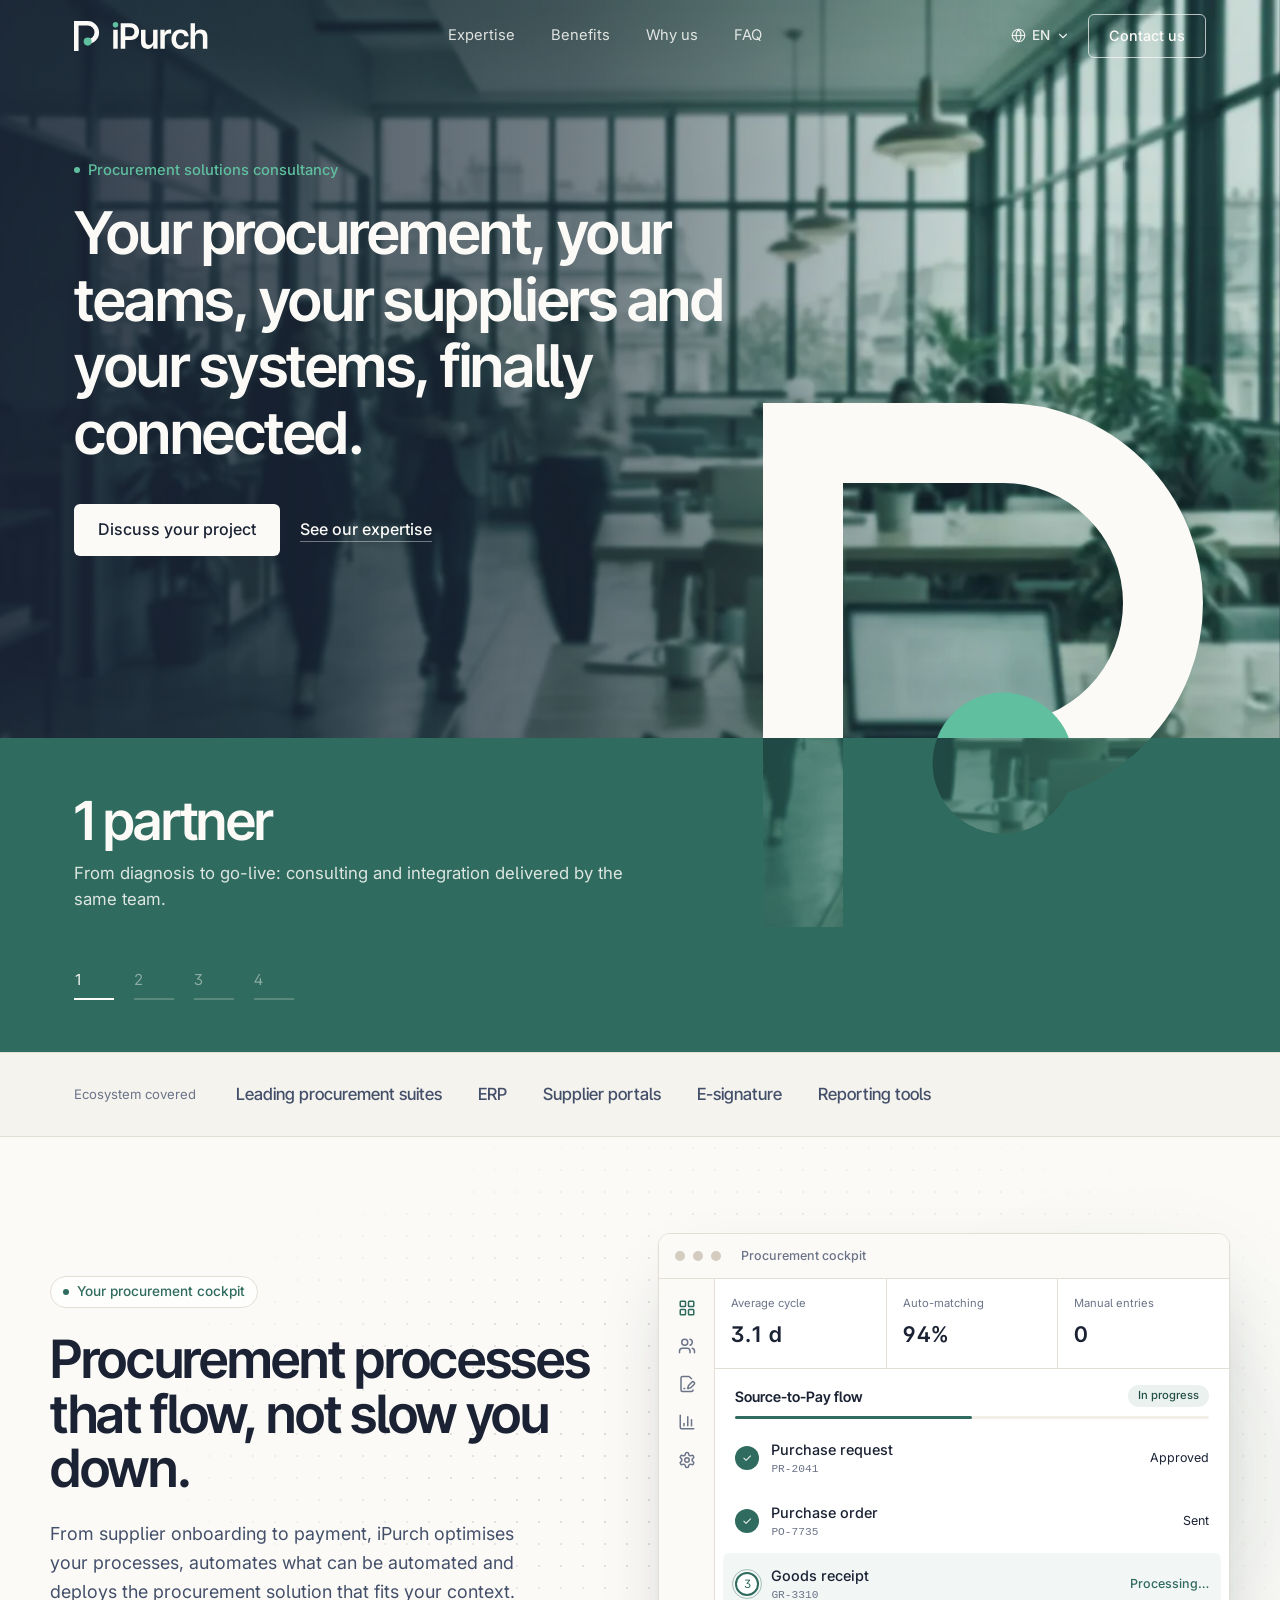
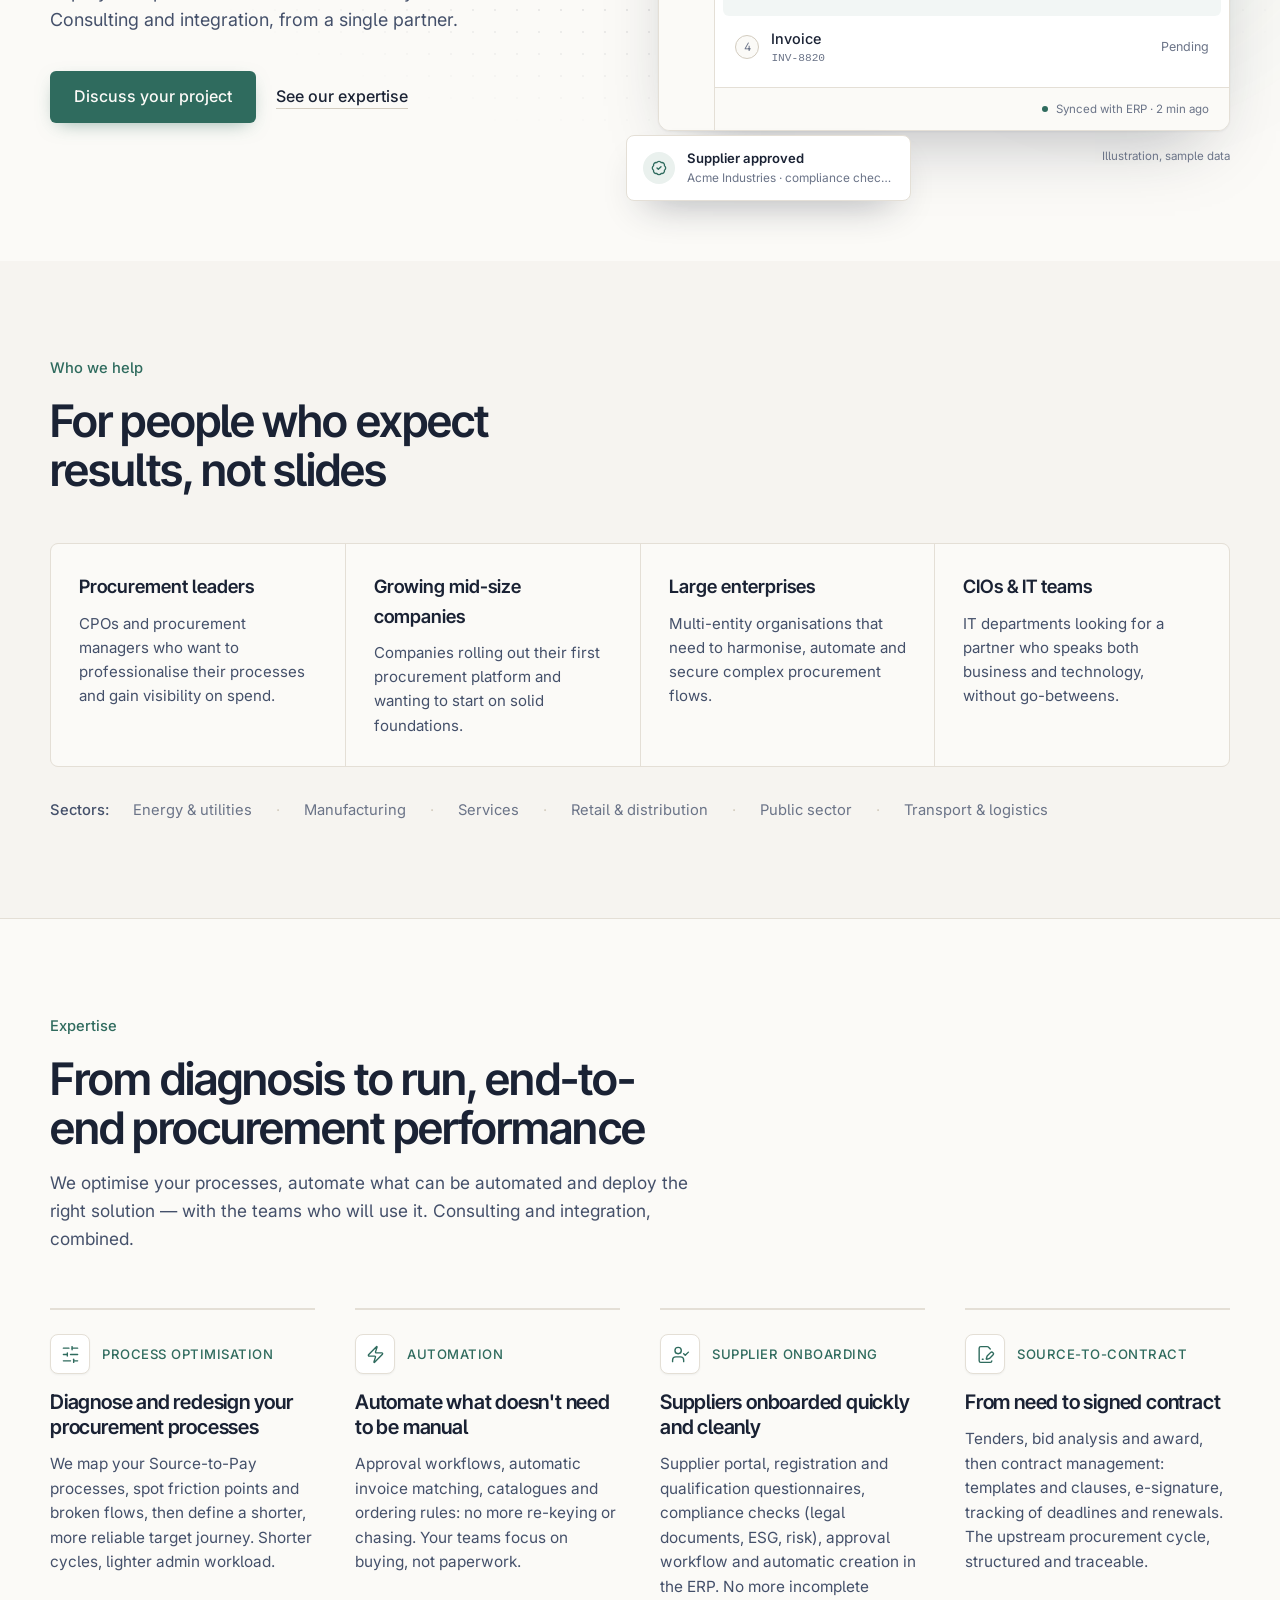
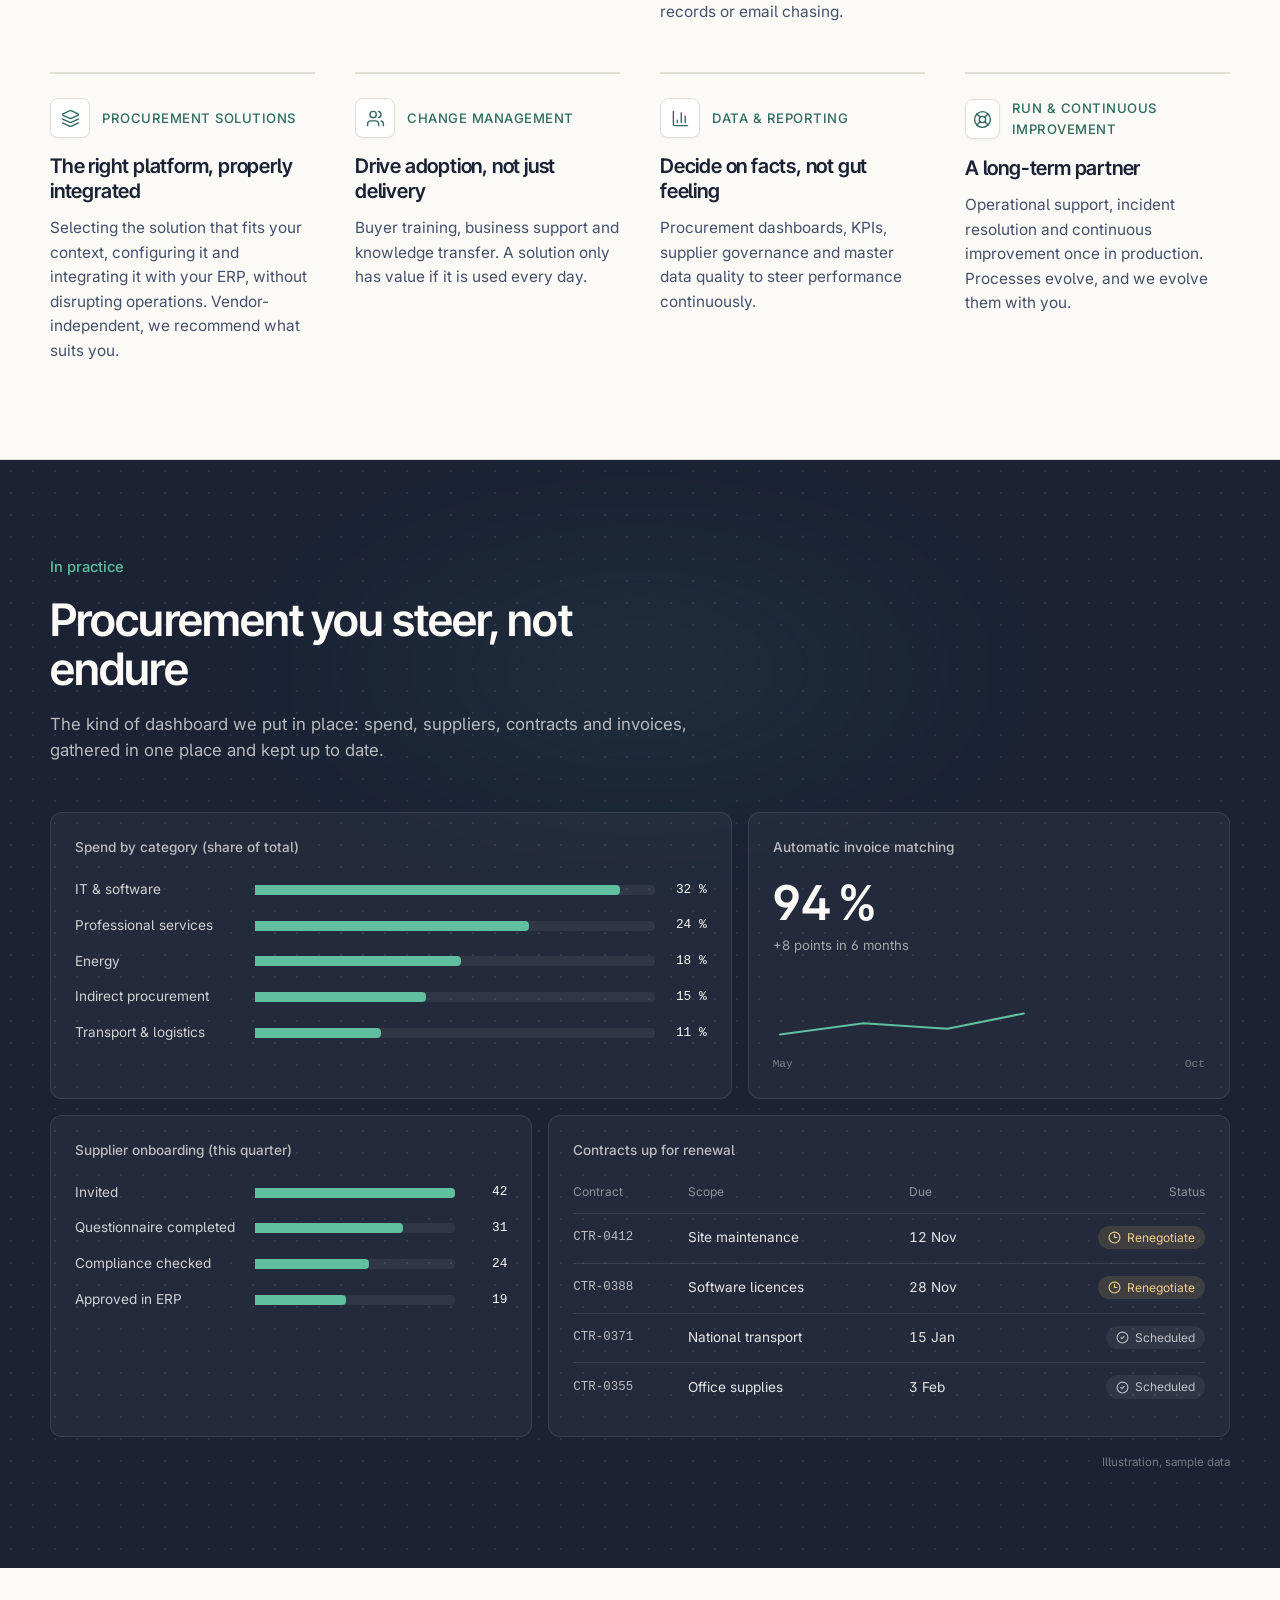
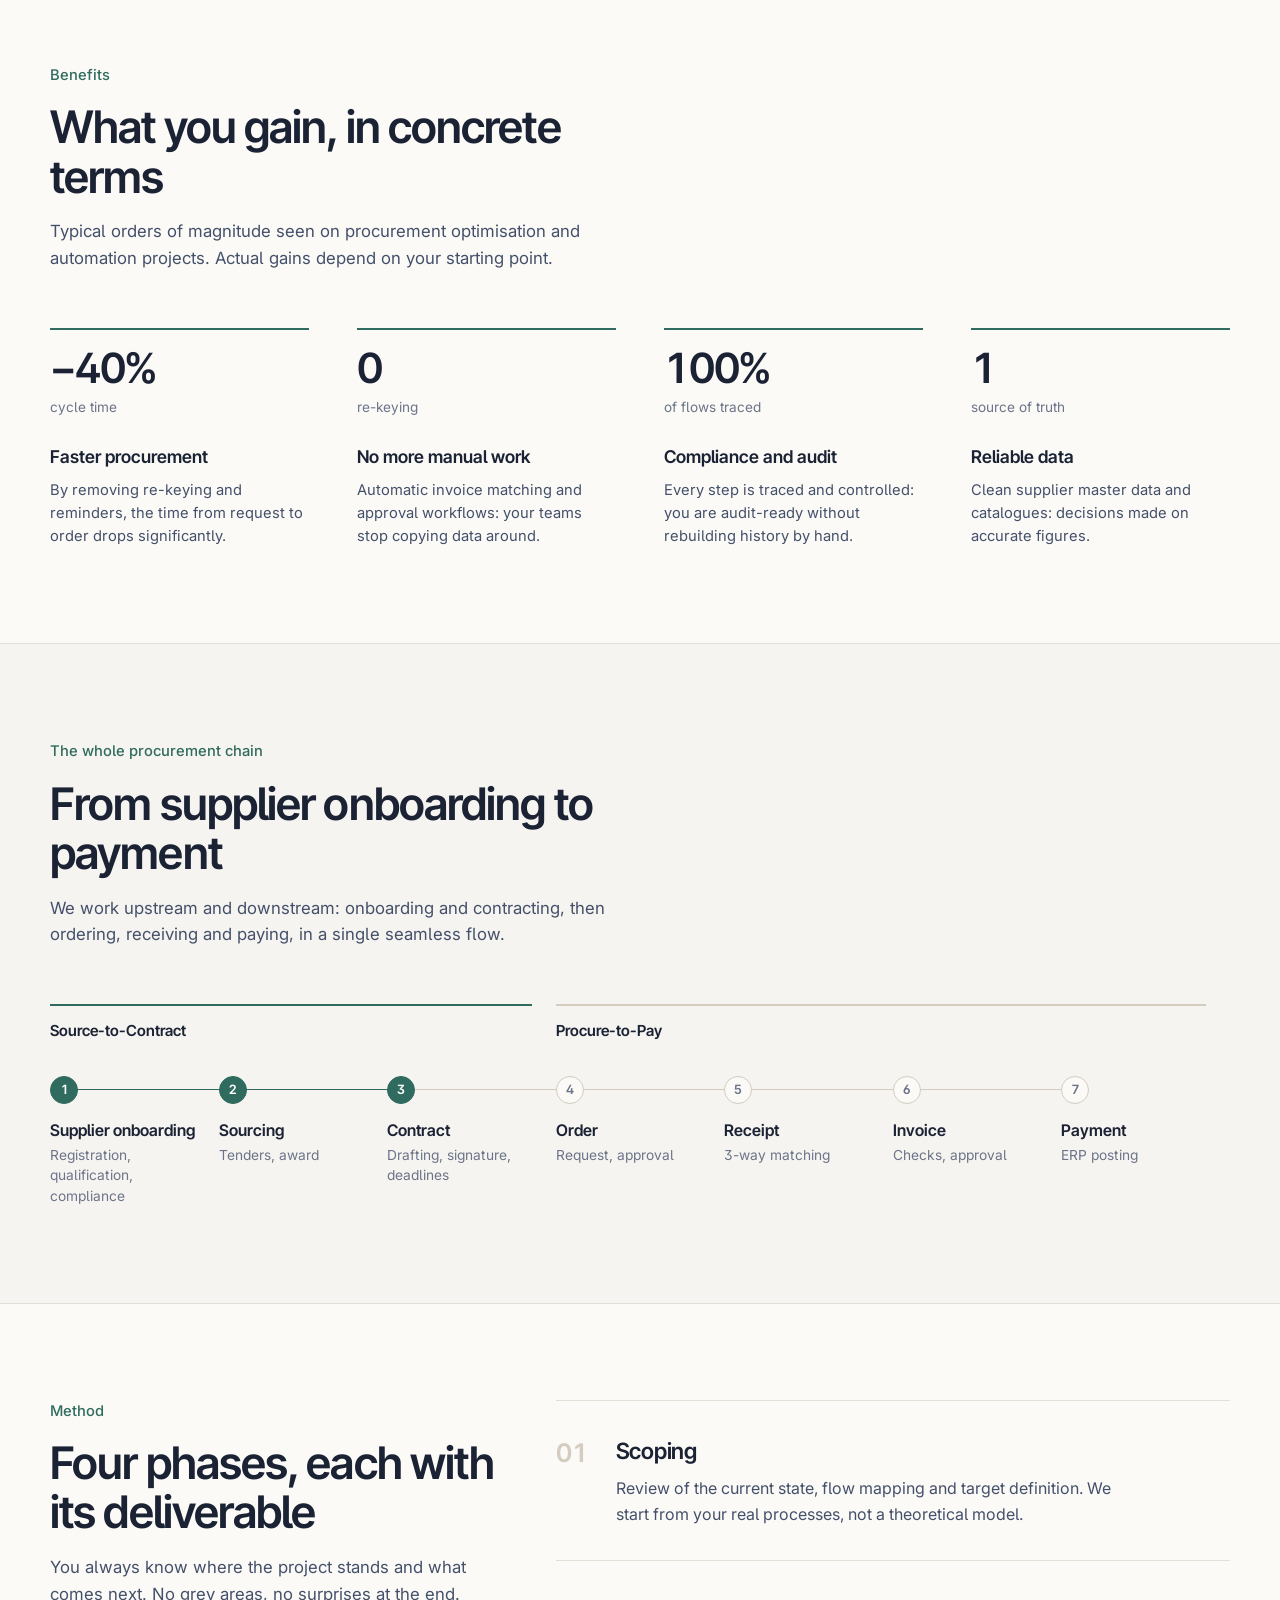
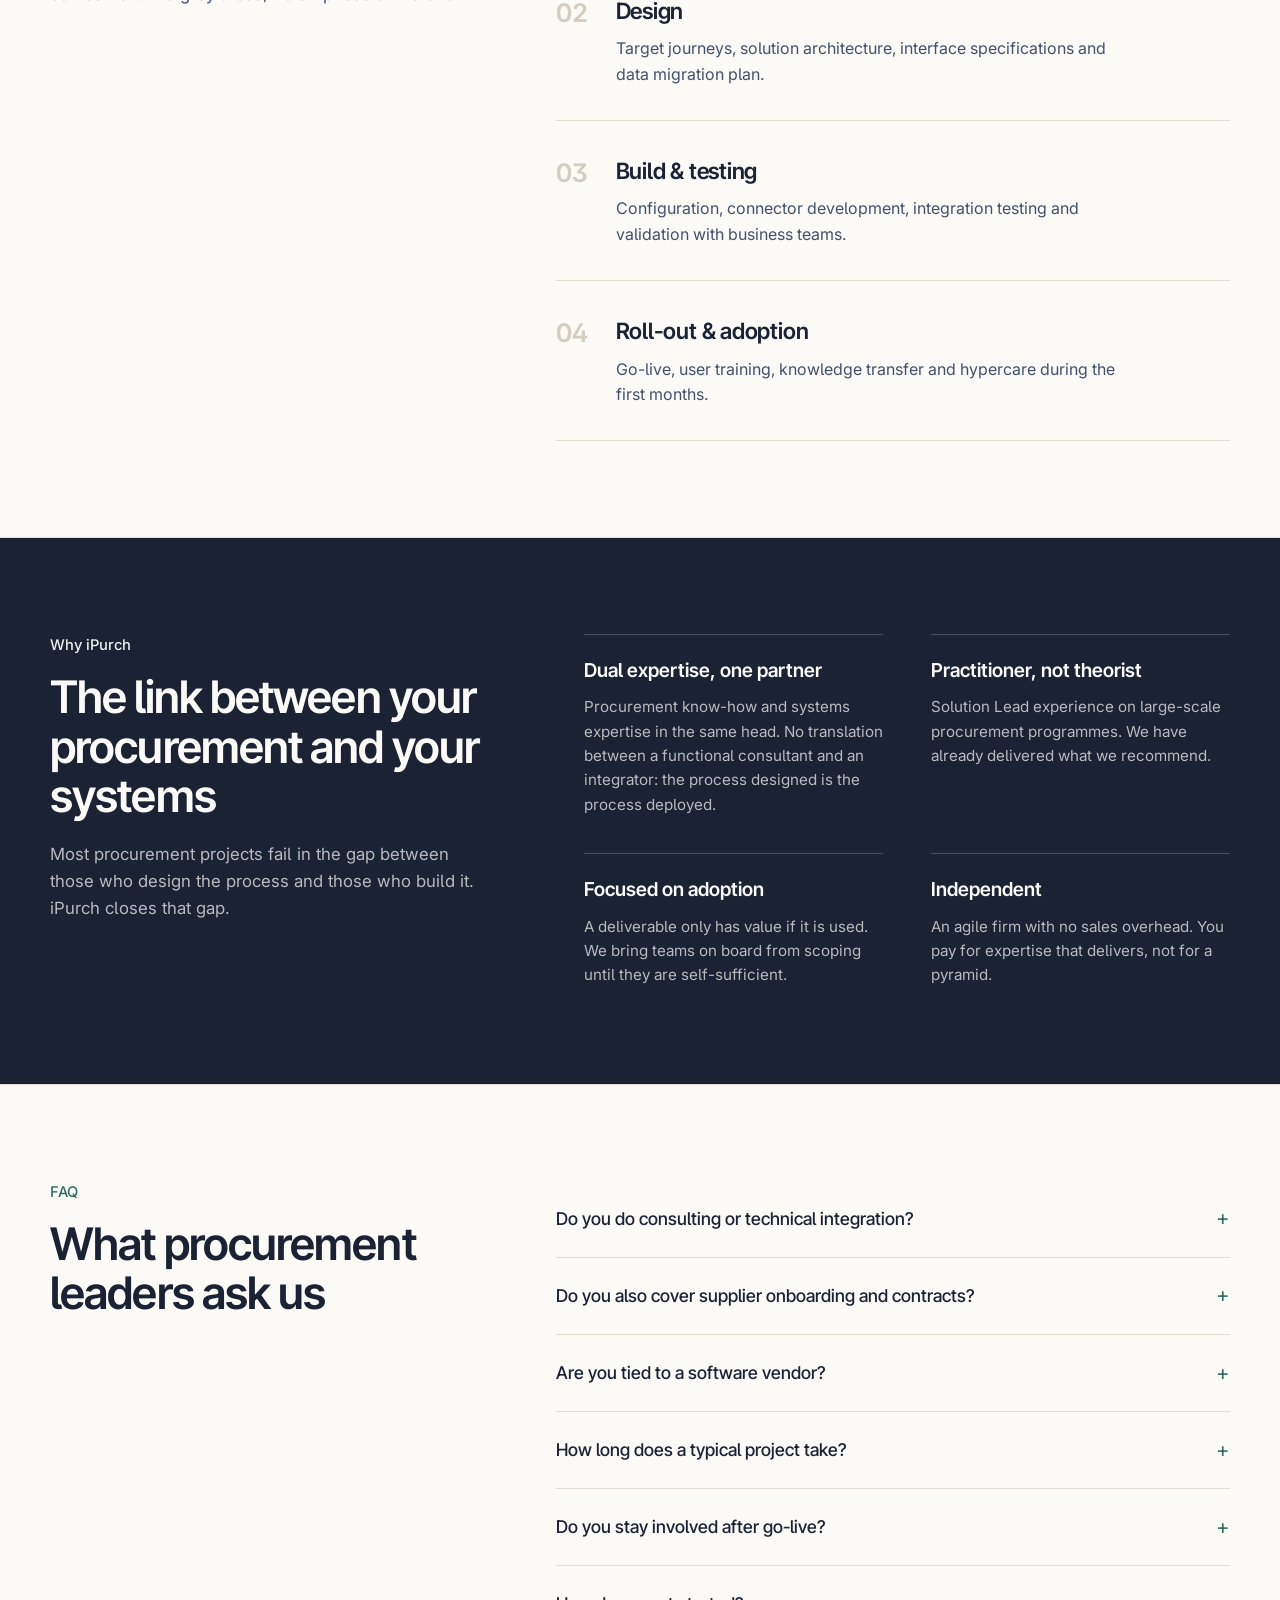
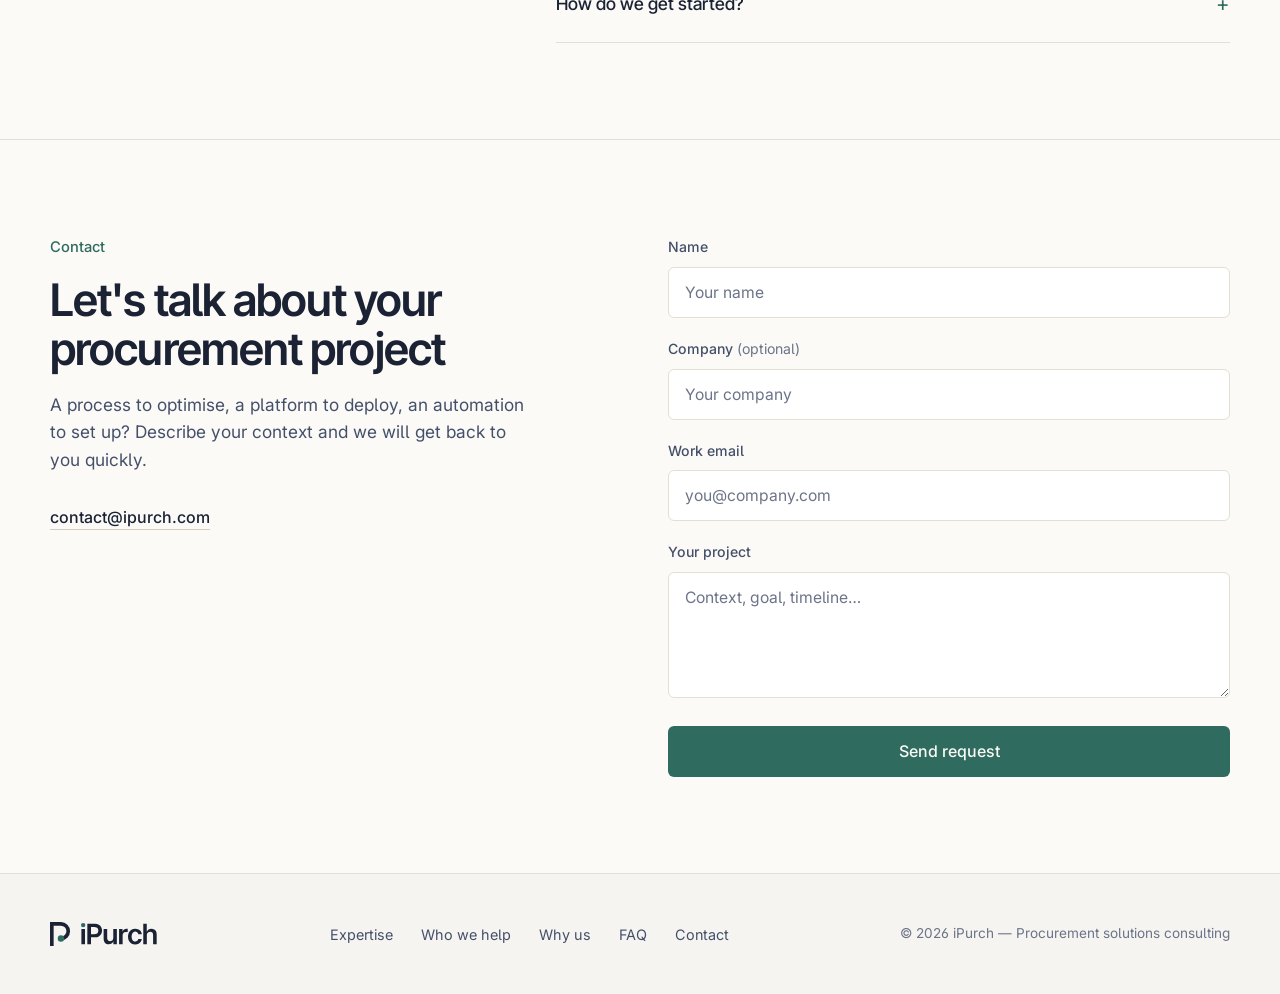
==== commit f35ff503: "Site multilingue : français, anglais, espagnol, arabe (RTL), détection de la langue du navigateur Co" ====
--- a/index.html
+++ b/index.html
@@ -1 +1,6 @@
-<!DOCTYPE html><html lang="fr"><head><meta charSet="utf-8"/><meta name="viewport" content="width=device-width, initial-scale=1"/><link rel="preload" as="image" href="/logo-ipurch-sombre.svg"/><link rel="preload" as="image" href="/ambiance-bureau.webp" fetchPriority="high"/><link rel="preload" as="image" href="/logo-ipurch.svg"/><link rel="stylesheet" href="/_next/static/css/853f51d8613697d8.css" data-precedence="next"/><link rel="preload" as="script" fetchPriority="low" href="/_next/static/chunks/webpack-db0a529a99835594.js"/><script src="/_next/static/chunks/4bd1b696-1aecb718b7a33d29.js" async=""></script><script src="/_next/static/chunks/517-3b5f5d968b87747b.js" async=""></script><script src="/_next/static/chunks/main-app-0bca6ce884f73577.js" async=""></script><script src="/_next/static/chunks/app/page-0a249934446be27e.js" async=""></script><link rel="preconnect" href="https://fonts.googleapis.com"/><link rel="preconnect" href="https://fonts.gstatic.com" crossorigin="anonymous"/><title>iPurch — Conseil en solutions achats</title><meta name="description" content="iPurch optimise, automatise et déploie vos process achats, de l&#x27;onboarding fournisseur au paiement. Conseil et intégration de solutions achats, réunis."/><meta name="keywords" content="conseil achats,solutions achats,e-procurement,automatisation achats,Source-to-Pay,Source-to-Contract,onboarding fournisseurs,gestion des contrats,optimisation process achats"/><link rel="canonical" href="https://ipurch.com/"/><meta property="og:title" content="iPurch — Conseil en solutions achats"/><meta property="og:description" content="Optimisation, automatisation et intégration de vos process achats."/><meta property="og:locale" content="fr_FR"/><meta property="og:image" content="https://ipurch.com/og.png"/><meta property="og:image:width" content="1200"/><meta property="og:image:height" content="630"/><meta property="og:image:alt" content="iPurch — Conseil en solutions achats"/><meta property="og:type" content="website"/><meta name="twitter:card" content="summary_large_image"/><meta name="twitter:title" content="iPurch — Conseil en solutions achats"/><meta name="twitter:description" content="Optimisation, automatisation et intégration de vos process achats."/><meta name="twitter:image" content="https://ipurch.com/og.png"/><meta name="twitter:image:width" content="1200"/><meta name="twitter:image:height" content="630"/><meta name="twitter:image:alt" content="iPurch — Conseil en solutions achats"/><link rel="icon" href="/icon.svg?99a24927365b1c5a" type="image/svg+xml" sizes="any"/><link rel="apple-touch-icon" href="/apple-icon.png?f041b15fe73373d6" type="image/png" sizes="360x360"/><link href="https://fonts.googleapis.com/css2?family=Inter+Tight:wght@400;500;600;700&amp;family=Inter:wght@400;500;600&amp;display=swap" rel="stylesheet"/><script src="/_next/static/chunks/polyfills-42372ed130431b0a.js" noModule=""></script></head><body class="font-sans"><nav class="fixed inset-x-0 top-0 z-50 transition-colors duration-300 border-b border-transparent"><div class="mx-auto flex h-[72px] max-w-[1180px] items-center justify-between px-6"><a href="#top" aria-label="iPurch, retour en haut de page"><img src="/logo-ipurch-sombre.svg" alt="iPurch" width="136" height="30" class="block h-[30px] w-auto"/></a><div class="hidden items-center gap-9 text-[0.92rem] transition-colors md:flex text-paper/85"><a href="#expertises" class="transition-colors hover:text-paper">Expertises</a><a href="#benefices" class="transition-colors hover:text-paper">Bénéfices</a><a href="#pourquoi" class="transition-colors hover:text-paper">Pourquoi nous</a><a href="#faq" class="transition-colors hover:text-paper">FAQ</a></div><a href="#contact" class="rounded-md px-5 py-[9px] text-[0.9rem] font-medium transition-colors border border-paper/70 text-paper hover:bg-paper hover:text-ink">Nous contacter</a></div></nav><main class="relative z-[1]"><header id="top" class="relative [--W:150px] [--H:calc(var(--W)*1.19)] [--OV:calc(var(--H)*0.36)] sm:[--W:300px] lg:[--W:440px]"><div class="relative h-[clamp(560px,82vh,780px)] overflow-hidden bg-ink"><img src="/ambiance-bureau.webp" alt="" fetchPriority="high" class="kenburns absolute inset-0 h-[115%] w-full object-cover object-[50%_40%]"/><div class="absolute inset-0" style="background:linear-gradient(90deg, rgba(26,34,52,.85) 0%, rgba(26,34,52,.55) 45%, rgba(26,34,52,.08) 78%)" aria-hidden="true"></div><div class="relative mx-auto flex h-full max-w-[1180px] flex-col justify-center px-6 pb-[calc(var(--OV)*0.55)] pt-20"><p class="load-rise mb-5 inline-flex items-center gap-2 text-[0.92rem] font-medium text-[#5FBF9F]"><span class="h-1.5 w-1.5 rounded-full bg-[#5FBF9F]" aria-hidden="true"></span>Cabinet de conseil en solutions achats</p><h1 class="mb-9 max-w-[19ch] font-display text-[clamp(2.1rem,4.6vw,3.8rem)] font-semibold leading-[1.05] tracking-[-0.025em] text-paper" aria-label="Vos achats, vos équipes, vos fournisseurs et vos systèmes, enfin reliés."><span class="inline-block overflow-hidden pb-[0.08em] align-bottom" aria-hidden="true"><span class="inline-block transition-[transform,opacity] duration-700 ease-out" style="transform:translateY(105%);opacity:0;transition-delay:150ms">Vos</span> </span><span class="inline-block overflow-hidden pb-[0.08em] align-bottom" aria-hidden="true"><span class="inline-block transition-[transform,opacity] duration-700 ease-out" style="transform:translateY(105%);opacity:0;transition-delay:205ms">achats,</span> </span><span class="inline-block overflow-hidden pb-[0.08em] align-bottom" aria-hidden="true"><span class="inline-block transition-[transform,opacity] duration-700 ease-out" style="transform:translateY(105%);opacity:0;transition-delay:260ms">vos</span> </span><span class="inline-block overflow-hidden pb-[0.08em] align-bottom" aria-hidden="true"><span class="inline-block transition-[transform,opacity] duration-700 ease-out" style="transform:translateY(105%);opacity:0;transition-delay:315ms">équipes,</span> </span><span class="inline-block overflow-hidden pb-[0.08em] align-bottom" aria-hidden="true"><span class="inline-block transition-[transform,opacity] duration-700 ease-out" style="transform:translateY(105%);opacity:0;transition-delay:370ms">vos</span> </span><span class="inline-block overflow-hidden pb-[0.08em] align-bottom" aria-hidden="true"><span class="inline-block transition-[transform,opacity] duration-700 ease-out" style="transform:translateY(105%);opacity:0;transition-delay:425ms">fournisseurs</span> </span><span class="inline-block overflow-hidden pb-[0.08em] align-bottom" aria-hidden="true"><span class="inline-block transition-[transform,opacity] duration-700 ease-out" style="transform:translateY(105%);opacity:0;transition-delay:480ms">et</span> </span><span class="inline-block overflow-hidden pb-[0.08em] align-bottom" aria-hidden="true"><span class="inline-block transition-[transform,opacity] duration-700 ease-out" style="transform:translateY(105%);opacity:0;transition-delay:535ms">vos</span> </span><span class="inline-block overflow-hidden pb-[0.08em] align-bottom" aria-hidden="true"><span class="inline-block transition-[transform,opacity] duration-700 ease-out" style="transform:translateY(105%);opacity:0;transition-delay:590ms">systèmes,</span> </span><span class="inline-block overflow-hidden pb-[0.08em] align-bottom" aria-hidden="true"><span class="inline-block transition-[transform,opacity] duration-700 ease-out" style="transform:translateY(105%);opacity:0;transition-delay:645ms">enfin</span> </span><span class="inline-block overflow-hidden pb-[0.08em] align-bottom" aria-hidden="true"><span class="inline-block transition-[transform,opacity] duration-700 ease-out" style="transform:translateY(105%);opacity:0;transition-delay:700ms">reliés.</span></span></h1><div class="load-rise flex flex-wrap items-center gap-5" style="animation-delay:0.9s"><a href="#contact" class="rounded-md bg-paper px-6 py-[13px] font-medium text-ink transition-colors hover:bg-[#5FBF9F]">Parler de votre projet</a><a href="#expertises" class="font-medium text-paper underline decoration-paper/40 underline-offset-[6px] transition-colors hover:decoration-[#5FBF9F]">Voir nos expertises</a></div></div><div class="pointer-events-none absolute right-[6%] h-[var(--H)] w-[var(--W)]" style="bottom:calc(var(--OV) * -1)"><svg viewBox="9 6 30.25 36" class="block h-full w-full overflow-visible" aria-hidden="true"><path d="M11.75 42V8.75H25.5A11 11 0 0 1 25.5 30.75" fill="none" stroke="#FBFAF7" stroke-width="5.5" stroke-linejoin="miter" pathLength="1" style="stroke-dasharray:1;stroke-dashoffset:1;transition:stroke-dashoffset 1.8s cubic-bezier(.65,0,.35,1) .3s"></path><circle cx="25.5" cy="30.75" r="4.84" fill="#5FBF9F" style="transform-origin:25.5px 30.75px;transform:scale(0);transition:transform .6s cubic-bezier(.34,1.56,.64,1) 1.9s"></circle></svg></div></div><div class="relative overflow-hidden bg-pine text-paper"><div class="pointer-events-none absolute right-[6%] h-[var(--H)] w-[var(--W)] transition-opacity duration-1000" style="top:calc((var(--H) - var(--OV)) * -1);background-image:url(/ambiance-bureau.webp);background-size:cover;background-position:center;-webkit-mask-image:url(/symbole-masque.svg);mask-image:url(/symbole-masque.svg);-webkit-mask-size:100% 100%;mask-size:100% 100%;opacity:0;transition-delay:1.8s" aria-hidden="true"></div><div class="relative mx-auto max-w-[1180px] px-6 pb-12 pt-[calc(var(--OV)+36px)] sm:pr-[calc(var(--W)+8%)] sm:pt-14"><div class="relative min-h-[190px] sm:min-h-[150px]" aria-live="polite"><div class="absolute inset-0 transition-[opacity,transform] duration-700 ease-out" style="opacity:1;transform:translateY(0);pointer-events:auto" aria-hidden="false"><div class="mb-3 font-display text-[clamp(2.2rem,4.2vw,3.4rem)] font-semibold leading-none tracking-[-0.03em]">1 interlocuteur</div><p class="max-w-[52ch] text-[1.05rem] leading-[1.55] text-paper/85">Du diagnostic à la mise en production : le conseil et l&#x27;intégration portés par la même équipe.</p></div><div class="absolute inset-0 transition-[opacity,transform] duration-700 ease-out" style="opacity:0;transform:translateY(14px);pointer-events:none" aria-hidden="true"><div class="mb-3 font-display text-[clamp(2.2rem,4.2vw,3.4rem)] font-semibold leading-none tracking-[-0.03em]">Source-to-Pay</div><p class="max-w-[52ch] text-[1.05rem] leading-[1.55] text-paper/85">De l&#x27;onboarding fournisseur au paiement, Source-to-Contract et Procure-to-Pay couverts de bout en bout.</p></div><div class="absolute inset-0 transition-[opacity,transform] duration-700 ease-out" style="opacity:0;transform:translateY(14px);pointer-events:none" aria-hidden="true"><div class="mb-3 font-display text-[clamp(2.2rem,4.2vw,3.4rem)] font-semibold leading-none tracking-[-0.03em]">Automatiser</div><p class="max-w-[52ch] text-[1.05rem] leading-[1.55] text-paper/85">Moins de saisies, moins de relances : vos flux d&#x27;achat s&#x27;enchaînent sans intervention manuelle.</p></div><div class="absolute inset-0 transition-[opacity,transform] duration-700 ease-out" style="opacity:0;transform:translateY(14px);pointer-events:none" aria-hidden="true"><div class="mb-3 font-display text-[clamp(2.2rem,4.2vw,3.4rem)] font-semibold leading-none tracking-[-0.03em]">Piloter</div><p class="max-w-[52ch] text-[1.05rem] leading-[1.55] text-paper/85">Dépenses, fournisseurs, contrats et factures réunis dans des tableaux de bord à jour en continu.</p></div></div><div class="mt-6 flex gap-5" role="tablist" aria-label="Messages"><button role="tab" aria-selected="true" aria-label="Message 1 : 1 interlocuteur" class="group w-10 pb-1 text-left font-display text-[0.95rem] tabular-nums transition-colors text-paper">1<span class="mt-1.5 block h-[2px] w-full overflow-hidden bg-paper/20"><span class="block h-full bg-paper" style="animation:slideProgress 6000ms linear forwards"></span></span></button><button role="tab" aria-selected="false" aria-label="Message 2 : Source-to-Pay" class="group w-10 pb-1 text-left font-display text-[0.95rem] tabular-nums transition-colors text-paper/45 hover:text-paper/80">2<span class="mt-1.5 block h-[2px] w-full overflow-hidden bg-paper/20"><span class="block h-full bg-paper" style="width:0%;animation:none"></span></span></button><button role="tab" aria-selected="false" aria-label="Message 3 : Automatiser" class="group w-10 pb-1 text-left font-display text-[0.95rem] tabular-nums transition-colors text-paper/45 hover:text-paper/80">3<span class="mt-1.5 block h-[2px] w-full overflow-hidden bg-paper/20"><span class="block h-full bg-paper" style="width:0%;animation:none"></span></span></button><button role="tab" aria-selected="false" aria-label="Message 4 : Piloter" class="group w-10 pb-1 text-left font-display text-[0.95rem] tabular-nums transition-colors text-paper/45 hover:text-paper/80">4<span class="mt-1.5 block h-[2px] w-full overflow-hidden bg-paper/20"><span class="block h-full bg-paper" style="width:0%;animation:none"></span></span></button></div></div></div></header><section class="border-y border-line bg-paper-2/60"><div class="mx-auto flex max-w-[1180px] flex-col gap-5 px-6 py-7 sm:flex-row sm:items-center sm:gap-10"><span class="shrink-0 text-[0.82rem] text-mute">Écosystème couvert</span><div class="flex flex-wrap items-center gap-x-9 gap-y-3"><span class="font-display text-[1.05rem] font-medium text-ink-soft">Suites achats du marché</span><span class="font-display text-[1.05rem] font-medium text-ink-soft">ERP</span><span class="font-display text-[1.05rem] font-medium text-ink-soft">Portails fournisseurs</span><span class="font-display text-[1.05rem] font-medium text-ink-soft">Signature électronique</span><span class="font-display text-[1.05rem] font-medium text-ink-soft">Outils de pilotage</span></div></div></section><section id="cockpit" class="relative overflow-hidden px-6 pb-24 pt-24"><div class="hero-grid pointer-events-none absolute inset-0" aria-hidden="true"></div><div class="pointer-events-none absolute right-[-10%] top-[8%] h-[560px] w-[560px] rounded-full opacity-60 blur-3xl" style="background:radial-gradient(circle, rgba(47,107,94,.16), transparent 65%)" aria-hidden="true"></div><div class="relative mx-auto grid max-w-[1180px] items-center gap-16 lg:grid-cols-[1fr_1.05fr]"><div><p class="reveal mb-6 inline-flex items-center gap-2 rounded-full border border-line bg-white/70 px-3 py-1 text-[0.85rem] font-medium text-pine backdrop-blur"><span class="h-1.5 w-1.5 rounded-full bg-pine" aria-hidden="true"></span>Votre cockpit achats</p><h2 class="reveal mb-6 font-display text-[clamp(2.2rem,4.2vw,3.3rem)] font-semibold leading-[1.04] tracking-[-0.025em] text-ink" style="animation-delay:0.05s">Des process achats qui tournent, pas qui ralentissent.</h2><p class="reveal mb-9 max-w-[46ch] text-[1.12rem] leading-[1.6] text-ink-soft" style="animation-delay:0.1s">De l&#x27;onboarding fournisseur au paiement, iPurch optimise vos process, automatise ce qui peut l&#x27;être et déploie la solution achats adaptée à votre contexte. Le conseil et l&#x27;intégration, par le même interlocuteur.</p><div class="reveal flex flex-wrap items-center gap-5" style="animation-delay:0.15s"><a href="#contact" class="rounded-md bg-pine px-6 py-[13px] font-medium text-paper shadow-[0_6px_20px_-8px_rgba(47,107,94,.6)] transition-colors hover:bg-pine-deep">Parler de votre projet</a><a href="#expertises" class="font-medium text-ink underline decoration-line-strong underline-offset-[6px] transition-colors hover:decoration-pine">Voir nos expertises</a></div></div><div class="reveal relative" style="animation-delay:0.2s"><div class="overflow-hidden rounded-xl border border-line bg-white shadow-[0_1px_2px_rgba(26,34,52,.05),0_30px_70px_-30px_rgba(26,34,52,.35)]"><div class="flex items-center gap-2 border-b border-line bg-paper px-4 py-3"><span class="h-2.5 w-2.5 rounded-full bg-line-strong"></span><span class="h-2.5 w-2.5 rounded-full bg-line-strong"></span><span class="h-2.5 w-2.5 rounded-full bg-line-strong"></span><span class="ml-3 text-[0.78rem] font-medium text-mute">Cockpit achats</span></div><div class="flex"><div class="hidden w-14 shrink-0 flex-col items-center gap-5 border-r border-line bg-paper py-5 text-mute sm:flex" aria-hidden="true"><svg xmlns="http://www.w3.org/2000/svg" width="18" height="18" viewBox="0 0 24 24" fill="none" stroke="currentColor" stroke-width="2" stroke-linecap="round" stroke-linejoin="round" class="lucide lucide-layout-grid text-pine"><rect width="7" height="7" x="3" y="3" rx="1"></rect><rect width="7" height="7" x="14" y="3" rx="1"></rect><rect width="7" height="7" x="14" y="14" rx="1"></rect><rect width="7" height="7" x="3" y="14" rx="1"></rect></svg><svg xmlns="http://www.w3.org/2000/svg" width="18" height="18" viewBox="0 0 24 24" fill="none" stroke="currentColor" stroke-width="2" stroke-linecap="round" stroke-linejoin="round" class="lucide lucide-users"><path d="M16 21v-2a4 4 0 0 0-4-4H6a4 4 0 0 0-4 4v2"></path><circle cx="9" cy="7" r="4"></circle><path d="M22 21v-2a4 4 0 0 0-3-3.87"></path><path d="M16 3.13a4 4 0 0 1 0 7.75"></path></svg><svg xmlns="http://www.w3.org/2000/svg" width="18" height="18" viewBox="0 0 24 24" fill="none" stroke="currentColor" stroke-width="2" stroke-linecap="round" stroke-linejoin="round" class="lucide lucide-file-pen-line"><path d="m18 5-2.414-2.414A2 2 0 0 0 14.172 2H6a2 2 0 0 0-2 2v16a2 2 0 0 0 2 2h12a2 2 0 0 0 2-2"></path><path d="M21.378 12.626a1 1 0 0 0-3.004-3.004l-4.01 4.012a2 2 0 0 0-.506.854l-.837 2.87a.5.5 0 0 0 .62.62l2.87-.837a2 2 0 0 0 .854-.506z"></path><path d="M8 18h1"></path></svg><svg xmlns="http://www.w3.org/2000/svg" width="18" height="18" viewBox="0 0 24 24" fill="none" stroke="currentColor" stroke-width="2" stroke-linecap="round" stroke-linejoin="round" class="lucide lucide-chart-column"><path d="M3 3v16a2 2 0 0 0 2 2h16"></path><path d="M18 17V9"></path><path d="M13 17V5"></path><path d="M8 17v-3"></path></svg><svg xmlns="http://www.w3.org/2000/svg" width="18" height="18" viewBox="0 0 24 24" fill="none" stroke="currentColor" stroke-width="2" stroke-linecap="round" stroke-linejoin="round" class="lucide lucide-settings"><path d="M12.22 2h-.44a2 2 0 0 0-2 2v.18a2 2 0 0 1-1 1.73l-.43.25a2 2 0 0 1-2 0l-.15-.08a2 2 0 0 0-2.73.73l-.22.38a2 2 0 0 0 .73 2.73l.15.1a2 2 0 0 1 1 1.72v.51a2 2 0 0 1-1 1.74l-.15.09a2 2 0 0 0-.73 2.73l.22.38a2 2 0 0 0 2.73.73l.15-.08a2 2 0 0 1 2 0l.43.25a2 2 0 0 1 1 1.73V20a2 2 0 0 0 2 2h.44a2 2 0 0 0 2-2v-.18a2 2 0 0 1 1-1.73l.43-.25a2 2 0 0 1 2 0l.15.08a2 2 0 0 0 2.73-.73l.22-.39a2 2 0 0 0-.73-2.73l-.15-.08a2 2 0 0 1-1-1.74v-.5a2 2 0 0 1 1-1.74l.15-.09a2 2 0 0 0 .73-2.73l-.22-.38a2 2 0 0 0-2.73-.73l-.15.08a2 2 0 0 1-2 0l-.43-.25a2 2 0 0 1-1-1.73V4a2 2 0 0 0-2-2z"></path><circle cx="12" cy="12" r="3"></circle></svg></div><div class="min-w-0 flex-1"><div class="grid grid-cols-3 border-b border-line"><div class="px-4 py-4 border-r border-line"><div class="text-[0.7rem] text-mute">Cycle moyen</div><div class="mt-1 font-display text-[1.35rem] font-semibold tabular-nums text-ink">3,1 j</div></div><div class="px-4 py-4 border-r border-line"><div class="text-[0.7rem] text-mute">Rapprochement auto</div><div class="mt-1 font-display text-[1.35rem] font-semibold tabular-nums text-ink">94 %</div></div><div class="px-4 py-4 "><div class="text-[0.7rem] text-mute">Saisies manuelles</div><div class="mt-1 font-display text-[1.35rem] font-semibold tabular-nums text-ink">0</div></div></div><div class="flex items-center justify-between px-5 pb-2 pt-4"><span class="font-display text-[0.9rem] font-semibold text-ink">Flux Source-to-Pay</span><span class="rounded-full px-2.5 py-0.5 text-[0.7rem] font-medium transition-colors duration-500 bg-pine-tint text-pine-deep">En cours</span></div><div class="mx-5 h-[3px] rounded bg-paper-2"><div class="h-full rounded bg-pine transition-[width] duration-700 ease-out" style="width:0%"></div></div><ul class="px-2 py-2"><li class="flex items-center gap-3 rounded-md px-3 py-[11px] transition-colors duration-500 bg-pine-tint/60"><span class="relative grid h-6 w-6 shrink-0 place-items-center rounded-full text-[0.72rem] transition-all duration-500 border-2 border-pine bg-white text-pine" aria-hidden="true">1<span class="absolute inset-[-5px] animate-ping rounded-full border border-pine/40"></span></span><div class="min-w-0 flex-1"><div class="text-[0.9rem] font-medium text-ink">Demande d&#x27;achat</div><div class="font-mono text-[0.7rem] text-mute">DA-2041</div></div><span class="shrink-0 text-[0.78rem] transition-colors duration-500 font-medium text-pine">En traitement…</span></li><li class="flex items-center gap-3 rounded-md px-3 py-[11px] transition-colors duration-500 "><span class="relative grid h-6 w-6 shrink-0 place-items-center rounded-full text-[0.72rem] transition-all duration-500 border border-line-strong bg-paper text-mute" aria-hidden="true">2</span><div class="min-w-0 flex-1"><div class="text-[0.9rem] font-medium text-ink">Commande émise</div><div class="font-mono text-[0.7rem] text-mute">PO-7735</div></div><span class="shrink-0 text-[0.78rem] transition-colors duration-500 text-mute">En attente</span></li><li class="flex items-center gap-3 rounded-md px-3 py-[11px] transition-colors duration-500 "><span class="relative grid h-6 w-6 shrink-0 place-items-center rounded-full text-[0.72rem] transition-all duration-500 border border-line-strong bg-paper text-mute" aria-hidden="true">3</span><div class="min-w-0 flex-1"><div class="text-[0.9rem] font-medium text-ink">Réception</div><div class="font-mono text-[0.7rem] text-mute">GR-3310</div></div><span class="shrink-0 text-[0.78rem] transition-colors duration-500 text-mute">En attente</span></li><li class="flex items-center gap-3 rounded-md px-3 py-[11px] transition-colors duration-500 "><span class="relative grid h-6 w-6 shrink-0 place-items-center rounded-full text-[0.72rem] transition-all duration-500 border border-line-strong bg-paper text-mute" aria-hidden="true">4</span><div class="min-w-0 flex-1"><div class="text-[0.9rem] font-medium text-ink">Facture</div><div class="font-mono text-[0.7rem] text-mute">INV-8820</div></div><span class="shrink-0 text-[0.78rem] transition-colors duration-500 text-mute">En attente</span></li></ul><div class="flex items-center justify-end gap-2 border-t border-line bg-paper px-5 py-3 text-[0.72rem] text-mute"><span class="h-1.5 w-1.5 rounded-full bg-pine" aria-hidden="true"></span>Synchronisé avec l&#x27;ERP · il y a 2 min</div></div></div></div><div class="float-card absolute -bottom-9 -left-8 hidden w-[285px] rounded-lg border border-line bg-white px-4 py-3 shadow-[0_18px_40px_-20px_rgba(26,34,52,.45)] md:block"><div class="flex items-center gap-3"><span class="grid h-8 w-8 shrink-0 place-items-center rounded-full bg-pine-tint text-pine" aria-hidden="true"><svg xmlns="http://www.w3.org/2000/svg" width="16" height="16" viewBox="0 0 24 24" fill="none" stroke="currentColor" stroke-width="2" stroke-linecap="round" stroke-linejoin="round" class="lucide lucide-badge-check"><path d="M3.85 8.62a4 4 0 0 1 4.78-4.77 4 4 0 0 1 6.74 0 4 4 0 0 1 4.78 4.78 4 4 0 0 1 0 6.74 4 4 0 0 1-4.77 4.78 4 4 0 0 1-6.75 0 4 4 0 0 1-4.78-4.77 4 4 0 0 1 0-6.76Z"></path><path d="m9 12 2 2 4-4"></path></svg></span><div class="min-w-0"><div class="text-[0.82rem] font-semibold text-ink">Fournisseur validé</div><div class="truncate text-[0.74rem] text-mute">Acme Industrie · conformité vérifiée</div></div></div></div><p class="mt-12 text-right text-[0.72rem] text-mute md:mt-4">Illustration, données d&#x27;exemple</p></div></div></section><section id="pour-qui" class="border-b border-line bg-paper-2/50 px-6 py-24"><div class="mx-auto max-w-[1180px]"><div class="reveal max-w-[560px]"><p class="mb-4 text-[0.92rem] font-medium text-pine">Pour qui</p><h2 class="font-display text-[clamp(1.9rem,3.6vw,2.8rem)] font-semibold leading-[1.1] tracking-[-0.02em] text-ink">Des interlocuteurs qui attendent des résultats, pas des slides</h2></div><div class="reveal mt-12 grid grid-cols-1 gap-px overflow-hidden rounded-lg border border-line bg-line sm:grid-cols-2 lg:grid-cols-4"><div class="bg-paper p-7"><h3 class="mb-2.5 font-display text-[1.15rem] font-semibold text-ink">Directions achats</h3><p class="text-[0.94rem] leading-[1.6] text-ink-soft">CPO et responsables achats qui veulent professionnaliser leurs process et gagner en visibilité sur la dépense.</p></div><div class="bg-paper p-7"><h3 class="mb-2.5 font-display text-[1.15rem] font-semibold text-ink">ETI en structuration</h3><p class="text-[0.94rem] leading-[1.6] text-ink-soft">Entreprises qui déploient une première plateforme achats et veulent partir sur des bases solides.</p></div><div class="bg-paper p-7"><h3 class="mb-2.5 font-display text-[1.15rem] font-semibold text-ink">Grands comptes</h3><p class="text-[0.94rem] leading-[1.6] text-ink-soft">Organisations multi-entités qui doivent harmoniser, automatiser et fiabiliser des flux achats complexes.</p></div><div class="bg-paper p-7"><h3 class="mb-2.5 font-display text-[1.15rem] font-semibold text-ink">DSI &amp; équipes SI</h3><p class="text-[0.94rem] leading-[1.6] text-ink-soft">Directions informatiques cherchant un partenaire capable de dialoguer métier et technique sans intermédiaire.</p></div></div><div class="reveal mt-8 flex flex-wrap items-center gap-x-6 gap-y-2 text-[0.92rem] text-mute"><span class="font-medium text-ink-soft">Secteurs :</span><span>Énergie &amp; utilities<span class="ml-6 text-line-strong">·</span></span><span>Industrie<span class="ml-6 text-line-strong">·</span></span><span>Services<span class="ml-6 text-line-strong">·</span></span><span>Retail &amp; distribution<span class="ml-6 text-line-strong">·</span></span><span>Secteur public<span class="ml-6 text-line-strong">·</span></span><span>Transport &amp; logistique</span></div></div></section><section id="expertises" class="border-b border-line px-6 py-24"><div class="mx-auto max-w-[1180px]"><div class="reveal max-w-[640px]"><p class="mb-4 text-[0.92rem] font-medium text-pine">Expertises</p><h2 class="mb-4 font-display text-[clamp(1.9rem,3.6vw,2.8rem)] font-semibold leading-[1.1] tracking-[-0.02em] text-ink">Du diagnostic au run, la performance achats de bout en bout</h2><p class="text-[1.08rem] leading-[1.6] text-ink-soft">Nous optimisons vos process, automatisons ce qui peut l&#x27;être et déployons la bonne solution — avec les équipes qui l&#x27;utiliseront. Conseil et intégration, réunis.</p></div><div class="reveal mt-14 grid grid-cols-1 gap-x-10 gap-y-12 sm:grid-cols-2 lg:grid-cols-4"><div class="group border-t-2 border-line pt-6 transition-colors duration-300 hover:border-pine"><div class="mb-4 flex items-center gap-3"><span class="grid h-10 w-10 place-items-center rounded-lg border border-line bg-white text-pine shadow-[0_1px_2px_rgba(26,34,52,.05)] transition-colors duration-300 group-hover:border-pine group-hover:bg-pine group-hover:text-white" aria-hidden="true"><svg xmlns="http://www.w3.org/2000/svg" width="19" height="19" viewBox="0 0 24 24" fill="none" stroke="currentColor" stroke-width="1.75" stroke-linecap="round" stroke-linejoin="round" class="lucide lucide-sliders-horizontal"><line x1="21" x2="14" y1="4" y2="4"></line><line x1="10" x2="3" y1="4" y2="4"></line><line x1="21" x2="12" y1="12" y2="12"></line><line x1="8" x2="3" y1="12" y2="12"></line><line x1="21" x2="16" y1="20" y2="20"></line><line x1="12" x2="3" y1="20" y2="20"></line><line x1="14" x2="14" y1="2" y2="6"></line><line x1="8" x2="8" y1="10" y2="14"></line><line x1="16" x2="16" y1="18" y2="22"></line></svg></span><p class="text-[0.82rem] font-medium uppercase tracking-[0.04em] text-pine">Optimisation des process</p></div><h3 class="mb-3 font-display text-[1.25rem] font-semibold leading-[1.25] tracking-[-0.01em] text-ink">Diagnostiquer et réinventer vos process achats</h3><p class="text-[0.96rem] leading-[1.6] text-ink-soft">Nous cartographions vos process Source-to-Pay, repérons les points de friction et les ruptures de flux, puis redéfinissons un parcours cible plus court et plus fiable. Des cycles raccourcis, une charge administrative allégée.</p></div><div class="group border-t-2 border-line pt-6 transition-colors duration-300 hover:border-pine"><div class="mb-4 flex items-center gap-3"><span class="grid h-10 w-10 place-items-center rounded-lg border border-line bg-white text-pine shadow-[0_1px_2px_rgba(26,34,52,.05)] transition-colors duration-300 group-hover:border-pine group-hover:bg-pine group-hover:text-white" aria-hidden="true"><svg xmlns="http://www.w3.org/2000/svg" width="19" height="19" viewBox="0 0 24 24" fill="none" stroke="currentColor" stroke-width="1.75" stroke-linecap="round" stroke-linejoin="round" class="lucide lucide-zap"><path d="M4 14a1 1 0 0 1-.78-1.63l9.9-10.2a.5.5 0 0 1 .86.46l-1.92 6.02A1 1 0 0 0 13 10h7a1 1 0 0 1 .78 1.63l-9.9 10.2a.5.5 0 0 1-.86-.46l1.92-6.02A1 1 0 0 0 11 14z"></path></svg></span><p class="text-[0.82rem] font-medium uppercase tracking-[0.04em] text-pine">Automatisation</p></div><h3 class="mb-3 font-display text-[1.25rem] font-semibold leading-[1.25] tracking-[-0.01em] text-ink">Automatiser ce qui n&#x27;a pas à être manuel</h3><p class="text-[0.96rem] leading-[1.6] text-ink-soft">Workflows d&#x27;approbation, rapprochement automatique des factures, catalogues et règles de commande : fini les ressaisies et les relances. Vos équipes se concentrent sur l&#x27;achat, pas sur l&#x27;administratif.</p></div><div class="group border-t-2 border-line pt-6 transition-colors duration-300 hover:border-pine"><div class="mb-4 flex items-center gap-3"><span class="grid h-10 w-10 place-items-center rounded-lg border border-line bg-white text-pine shadow-[0_1px_2px_rgba(26,34,52,.05)] transition-colors duration-300 group-hover:border-pine group-hover:bg-pine group-hover:text-white" aria-hidden="true"><svg xmlns="http://www.w3.org/2000/svg" width="19" height="19" viewBox="0 0 24 24" fill="none" stroke="currentColor" stroke-width="1.75" stroke-linecap="round" stroke-linejoin="round" class="lucide lucide-user-check"><path d="M16 21v-2a4 4 0 0 0-4-4H6a4 4 0 0 0-4 4v2"></path><circle cx="9" cy="7" r="4"></circle><polyline points="16 11 18 13 22 9"></polyline></svg></span><p class="text-[0.82rem] font-medium uppercase tracking-[0.04em] text-pine">Onboarding fournisseurs</p></div><h3 class="mb-3 font-display text-[1.25rem] font-semibold leading-[1.25] tracking-[-0.01em] text-ink">Des fournisseurs référencés vite et proprement</h3><p class="text-[0.96rem] leading-[1.6] text-ink-soft">Portail fournisseur, questionnaires d&#x27;enregistrement et de qualification, contrôles de conformité (documents légaux, RSE, risques), workflow de validation et création automatique dans l&#x27;ERP. Fini les fiches incomplètes et les relances par mail.</p></div><div class="group border-t-2 border-line pt-6 transition-colors duration-300 hover:border-pine"><div class="mb-4 flex items-center gap-3"><span class="grid h-10 w-10 place-items-center rounded-lg border border-line bg-white text-pine shadow-[0_1px_2px_rgba(26,34,52,.05)] transition-colors duration-300 group-hover:border-pine group-hover:bg-pine group-hover:text-white" aria-hidden="true"><svg xmlns="http://www.w3.org/2000/svg" width="19" height="19" viewBox="0 0 24 24" fill="none" stroke="currentColor" stroke-width="1.75" stroke-linecap="round" stroke-linejoin="round" class="lucide lucide-file-pen-line"><path d="m18 5-2.414-2.414A2 2 0 0 0 14.172 2H6a2 2 0 0 0-2 2v16a2 2 0 0 0 2 2h12a2 2 0 0 0 2-2"></path><path d="M21.378 12.626a1 1 0 0 0-3.004-3.004l-4.01 4.012a2 2 0 0 0-.506.854l-.837 2.87a.5.5 0 0 0 .62.62l2.87-.837a2 2 0 0 0 .854-.506z"></path><path d="M8 18h1"></path></svg></span><p class="text-[0.82rem] font-medium uppercase tracking-[0.04em] text-pine">Source-to-Contract</p></div><h3 class="mb-3 font-display text-[1.25rem] font-semibold leading-[1.25] tracking-[-0.01em] text-ink">Du besoin au contrat signé</h3><p class="text-[0.96rem] leading-[1.6] text-ink-soft">Appels d&#x27;offres, analyse des réponses et attribution, puis gestion contractuelle : modèles et clauses, signature électronique, suivi des échéances et des renouvellements. Le cycle amont des achats, structuré et tracé.</p></div><div class="group border-t-2 border-line pt-6 transition-colors duration-300 hover:border-pine"><div class="mb-4 flex items-center gap-3"><span class="grid h-10 w-10 place-items-center rounded-lg border border-line bg-white text-pine shadow-[0_1px_2px_rgba(26,34,52,.05)] transition-colors duration-300 group-hover:border-pine group-hover:bg-pine group-hover:text-white" aria-hidden="true"><svg xmlns="http://www.w3.org/2000/svg" width="19" height="19" viewBox="0 0 24 24" fill="none" stroke="currentColor" stroke-width="1.75" stroke-linecap="round" stroke-linejoin="round" class="lucide lucide-layers"><path d="m12.83 2.18a2 2 0 0 0-1.66 0L2.6 6.08a1 1 0 0 0 0 1.83l8.58 3.91a2 2 0 0 0 1.66 0l8.58-3.9a1 1 0 0 0 0-1.83Z"></path><path d="m22 17.65-9.17 4.16a2 2 0 0 1-1.66 0L2 17.65"></path><path d="m22 12.65-9.17 4.16a2 2 0 0 1-1.66 0L2 12.65"></path></svg></span><p class="text-[0.82rem] font-medium uppercase tracking-[0.04em] text-pine">Solutions achats</p></div><h3 class="mb-3 font-display text-[1.25rem] font-semibold leading-[1.25] tracking-[-0.01em] text-ink">La bonne plateforme, bien intégrée</h3><p class="text-[0.96rem] leading-[1.6] text-ink-soft">Choix de la solution adaptée à votre contexte, paramétrage et intégration à votre ERP, sans rupture d&#x27;activité. Indépendants des éditeurs, nous recommandons ce qui vous convient.</p></div><div class="group border-t-2 border-line pt-6 transition-colors duration-300 hover:border-pine"><div class="mb-4 flex items-center gap-3"><span class="grid h-10 w-10 place-items-center rounded-lg border border-line bg-white text-pine shadow-[0_1px_2px_rgba(26,34,52,.05)] transition-colors duration-300 group-hover:border-pine group-hover:bg-pine group-hover:text-white" aria-hidden="true"><svg xmlns="http://www.w3.org/2000/svg" width="19" height="19" viewBox="0 0 24 24" fill="none" stroke="currentColor" stroke-width="1.75" stroke-linecap="round" stroke-linejoin="round" class="lucide lucide-users"><path d="M16 21v-2a4 4 0 0 0-4-4H6a4 4 0 0 0-4 4v2"></path><circle cx="9" cy="7" r="4"></circle><path d="M22 21v-2a4 4 0 0 0-3-3.87"></path><path d="M16 3.13a4 4 0 0 1 0 7.75"></path></svg></span><p class="text-[0.82rem] font-medium uppercase tracking-[0.04em] text-pine">Conduite du changement</p></div><h3 class="mb-3 font-display text-[1.25rem] font-semibold leading-[1.25] tracking-[-0.01em] text-ink">Faire adopter, pas seulement livrer</h3><p class="text-[0.96rem] leading-[1.6] text-ink-soft">Formation des acheteurs, accompagnement métier et transfert de compétences. Une solution n&#x27;a de valeur que si elle est utilisée au quotidien.</p></div><div class="group border-t-2 border-line pt-6 transition-colors duration-300 hover:border-pine"><div class="mb-4 flex items-center gap-3"><span class="grid h-10 w-10 place-items-center rounded-lg border border-line bg-white text-pine shadow-[0_1px_2px_rgba(26,34,52,.05)] transition-colors duration-300 group-hover:border-pine group-hover:bg-pine group-hover:text-white" aria-hidden="true"><svg xmlns="http://www.w3.org/2000/svg" width="19" height="19" viewBox="0 0 24 24" fill="none" stroke="currentColor" stroke-width="1.75" stroke-linecap="round" stroke-linejoin="round" class="lucide lucide-chart-column"><path d="M3 3v16a2 2 0 0 0 2 2h16"></path><path d="M18 17V9"></path><path d="M13 17V5"></path><path d="M8 17v-3"></path></svg></span><p class="text-[0.82rem] font-medium uppercase tracking-[0.04em] text-pine">Data &amp; pilotage</p></div><h3 class="mb-3 font-display text-[1.25rem] font-semibold leading-[1.25] tracking-[-0.01em] text-ink">Décider sur des chiffres, pas au ressenti</h3><p class="text-[0.96rem] leading-[1.6] text-ink-soft">Tableaux de bord achats, indicateurs, gouvernance fournisseurs et fiabilisation des référentiels pour piloter la performance en continu.</p></div><div class="group border-t-2 border-line pt-6 transition-colors duration-300 hover:border-pine"><div class="mb-4 flex items-center gap-3"><span class="grid h-10 w-10 place-items-center rounded-lg border border-line bg-white text-pine shadow-[0_1px_2px_rgba(26,34,52,.05)] transition-colors duration-300 group-hover:border-pine group-hover:bg-pine group-hover:text-white" aria-hidden="true"><svg xmlns="http://www.w3.org/2000/svg" width="19" height="19" viewBox="0 0 24 24" fill="none" stroke="currentColor" stroke-width="1.75" stroke-linecap="round" stroke-linejoin="round" class="lucide lucide-life-buoy"><circle cx="12" cy="12" r="10"></circle><path d="m4.93 4.93 4.24 4.24"></path><path d="m14.83 9.17 4.24-4.24"></path><path d="m14.83 14.83 4.24 4.24"></path><path d="m9.17 14.83-4.24 4.24"></path><circle cx="12" cy="12" r="4"></circle></svg></span><p class="text-[0.82rem] font-medium uppercase tracking-[0.04em] text-pine">Run &amp; amélioration continue</p></div><h3 class="mb-3 font-display text-[1.25rem] font-semibold leading-[1.25] tracking-[-0.01em] text-ink">Un partenaire sur la durée</h3><p class="text-[0.96rem] leading-[1.6] text-ink-soft">Maintien en condition opérationnelle, résolution des incidents et amélioration continue une fois en production. Les process évoluent, nous les faisons évoluer avec vous.</p></div></div></div></section><section class="relative overflow-hidden bg-ink px-6 py-24 text-paper"><div class="dark-grid pointer-events-none absolute inset-0" aria-hidden="true"></div><div class="pointer-events-none absolute left-1/2 top-0 h-[420px] w-[900px] -translate-x-1/2 rounded-full opacity-40 blur-3xl" style="background:radial-gradient(ellipse, rgba(95,191,159,.22), transparent 65%)" aria-hidden="true"></div><div class="relative mx-auto max-w-[1180px]"><div class="reveal mb-12 max-w-[640px]"><p class="mb-4 text-[0.92rem] font-medium" style="color:#5FBF9F">En pratique</p><h2 class="mb-4 font-display text-[clamp(1.9rem,3.6vw,2.8rem)] font-semibold leading-[1.1] tracking-[-0.02em]">Des achats pilotés, pas subis</h2><p class="text-[1.05rem] leading-[1.6] text-paper/70">Le type de tableau de bord que nous mettons en place : dépenses, fournisseurs, contrats et factures, réunis au même endroit et à jour en continu.</p></div><div class="grid grid-cols-1 gap-4 lg:grid-cols-12"><div class="rounded-xl border border-white/10 bg-white/[0.04] p-6 lg:col-span-7"><h3 class="mb-5 text-[0.85rem] font-medium text-paper/70">Dépenses par catégorie (part du total)</h3><ul class="space-y-3.5"><li class="grid grid-cols-[minmax(0,10.5rem)_1fr_auto] items-center gap-3"><span class="truncate text-[0.85rem] text-paper/80">IT &amp; logiciels</span><span class="h-2.5 rounded-r bg-white/[0.06]"><span class="block h-full rounded-r transition-[width] duration-1000 ease-out" style="width:0%;background:#5FBF9F;transition-delay:0ms"></span></span><span class="w-10 text-right font-mono text-[0.8rem] tabular-nums text-paper">32<!-- --> %</span></li><li class="grid grid-cols-[minmax(0,10.5rem)_1fr_auto] items-center gap-3"><span class="truncate text-[0.85rem] text-paper/80">Prestations intellectuelles</span><span class="h-2.5 rounded-r bg-white/[0.06]"><span class="block h-full rounded-r transition-[width] duration-1000 ease-out" style="width:0%;background:#5FBF9F;transition-delay:90ms"></span></span><span class="w-10 text-right font-mono text-[0.8rem] tabular-nums text-paper">24<!-- --> %</span></li><li class="grid grid-cols-[minmax(0,10.5rem)_1fr_auto] items-center gap-3"><span class="truncate text-[0.85rem] text-paper/80">Énergie</span><span class="h-2.5 rounded-r bg-white/[0.06]"><span class="block h-full rounded-r transition-[width] duration-1000 ease-out" style="width:0%;background:#5FBF9F;transition-delay:180ms"></span></span><span class="w-10 text-right font-mono text-[0.8rem] tabular-nums text-paper">18<!-- --> %</span></li><li class="grid grid-cols-[minmax(0,10.5rem)_1fr_auto] items-center gap-3"><span class="truncate text-[0.85rem] text-paper/80">Achats généraux</span><span class="h-2.5 rounded-r bg-white/[0.06]"><span class="block h-full rounded-r transition-[width] duration-1000 ease-out" style="width:0%;background:#5FBF9F;transition-delay:270ms"></span></span><span class="w-10 text-right font-mono text-[0.8rem] tabular-nums text-paper">15<!-- --> %</span></li><li class="grid grid-cols-[minmax(0,10.5rem)_1fr_auto] items-center gap-3"><span class="truncate text-[0.85rem] text-paper/80">Transport &amp; logistique</span><span class="h-2.5 rounded-r bg-white/[0.06]"><span class="block h-full rounded-r transition-[width] duration-1000 ease-out" style="width:0%;background:#5FBF9F;transition-delay:360ms"></span></span><span class="w-10 text-right font-mono text-[0.8rem] tabular-nums text-paper">11<!-- --> %</span></li></ul></div><div class="rounded-xl border border-white/10 bg-white/[0.04] p-6 lg:col-span-5"><h3 class="mb-5 text-[0.85rem] font-medium text-paper/70">Rapprochement automatique des factures</h3><div class="flex items-end justify-between gap-4"><div><div class="font-display text-[3rem] font-semibold leading-none tracking-[-0.03em] tabular-nums">94 %</div><div class="mt-2 text-[0.82rem] text-paper/60">+8 points en 6 mois</div></div></div><div class="mt-4"><svg viewBox="-4 -6 248 76" preserveAspectRatio="none" class="h-20 w-full overflow-visible" aria-hidden="true"><path d="M0.0 53.3 L48.0 42.7 L96.0 48.0 L144.0 32.0 L192.0 21.3 L240.0 10.7" fill="none" stroke="#5FBF9F" stroke-width="2" stroke-linecap="round" stroke-linejoin="round" vector-effect="non-scaling-stroke" pathLength="1" style="stroke-dasharray:1;stroke-dashoffset:1;transition:stroke-dashoffset 1.4s ease-out"></path></svg><div class="mt-1 flex justify-between font-mono text-[0.7rem] text-paper/40"><span>mai</span><span>oct.</span></div></div></div><div class="rounded-xl border border-white/10 bg-white/[0.04] p-6 lg:col-span-5"><h3 class="mb-5 text-[0.85rem] font-medium text-paper/70">Onboarding fournisseurs (ce trimestre)</h3><ul class="space-y-3.5"><li class="grid grid-cols-[minmax(0,10.5rem)_1fr_auto] items-center gap-3"><span class="truncate text-[0.85rem] text-paper/80">Invités</span><span class="h-2.5 rounded-r bg-white/[0.06]"><span class="block h-full rounded-r transition-[width] duration-1000 ease-out" style="width:0%;background:#5FBF9F;transition-delay:0ms"></span></span><span class="w-10 text-right font-mono text-[0.8rem] tabular-nums text-paper">42</span></li><li class="grid grid-cols-[minmax(0,10.5rem)_1fr_auto] items-center gap-3"><span class="truncate text-[0.85rem] text-paper/80">Questionnaire complété</span><span class="h-2.5 rounded-r bg-white/[0.06]"><span class="block h-full rounded-r transition-[width] duration-1000 ease-out" style="width:0%;background:#5FBF9F;transition-delay:90ms"></span></span><span class="w-10 text-right font-mono text-[0.8rem] tabular-nums text-paper">31</span></li><li class="grid grid-cols-[minmax(0,10.5rem)_1fr_auto] items-center gap-3"><span class="truncate text-[0.85rem] text-paper/80">Conformité vérifiée</span><span class="h-2.5 rounded-r bg-white/[0.06]"><span class="block h-full rounded-r transition-[width] duration-1000 ease-out" style="width:0%;background:#5FBF9F;transition-delay:180ms"></span></span><span class="w-10 text-right font-mono text-[0.8rem] tabular-nums text-paper">24</span></li><li class="grid grid-cols-[minmax(0,10.5rem)_1fr_auto] items-center gap-3"><span class="truncate text-[0.85rem] text-paper/80">Validés dans l&#x27;ERP</span><span class="h-2.5 rounded-r bg-white/[0.06]"><span class="block h-full rounded-r transition-[width] duration-1000 ease-out" style="width:0%;background:#5FBF9F;transition-delay:270ms"></span></span><span class="w-10 text-right font-mono text-[0.8rem] tabular-nums text-paper">19</span></li></ul></div><div class="rounded-xl border border-white/10 bg-white/[0.04] p-6 lg:col-span-7"><h3 class="mb-5 text-[0.85rem] font-medium text-paper/70">Contrats à renouveler</h3><table class="w-full text-left text-[0.85rem]"><thead><tr class="text-[0.75rem] text-paper/50"><th class="pb-3 font-normal">Contrat</th><th class="pb-3 font-normal">Objet</th><th class="pb-3 font-normal">Échéance</th><th class="pb-3 text-right font-normal">Statut</th></tr></thead><tbody><tr class="border-t border-white/10"><td class="py-3 font-mono text-[0.78rem] text-paper/70">CTR-0412</td><td class="py-3 text-paper/90">Maintenance sites</td><td class="py-3 tabular-nums text-paper/90">12 nov.</td><td class="py-3 text-right"><span class="inline-flex items-center gap-1.5 rounded-full bg-[#E0B15C]/15 px-2.5 py-0.5 text-[0.75rem] text-[#F0CE8C]"><svg xmlns="http://www.w3.org/2000/svg" width="13" height="13" viewBox="0 0 24 24" fill="none" stroke="currentColor" stroke-width="2" stroke-linecap="round" stroke-linejoin="round" class="lucide lucide-clock3" aria-hidden="true"><circle cx="12" cy="12" r="10"></circle><polyline points="12 6 12 12 16.5 12"></polyline></svg> À renégocier</span></td></tr><tr class="border-t border-white/10"><td class="py-3 font-mono text-[0.78rem] text-paper/70">CTR-0388</td><td class="py-3 text-paper/90">Licences logicielles</td><td class="py-3 tabular-nums text-paper/90">28 nov.</td><td class="py-3 text-right"><span class="inline-flex items-center gap-1.5 rounded-full bg-[#E0B15C]/15 px-2.5 py-0.5 text-[0.75rem] text-[#F0CE8C]"><svg xmlns="http://www.w3.org/2000/svg" width="13" height="13" viewBox="0 0 24 24" fill="none" stroke="currentColor" stroke-width="2" stroke-linecap="round" stroke-linejoin="round" class="lucide lucide-clock3" aria-hidden="true"><circle cx="12" cy="12" r="10"></circle><polyline points="12 6 12 12 16.5 12"></polyline></svg> À renégocier</span></td></tr><tr class="border-t border-white/10"><td class="py-3 font-mono text-[0.78rem] text-paper/70">CTR-0371</td><td class="py-3 text-paper/90">Transport national</td><td class="py-3 tabular-nums text-paper/90">15 janv.</td><td class="py-3 text-right"><span class="inline-flex items-center gap-1.5 rounded-full bg-white/[0.06] px-2.5 py-0.5 text-[0.75rem] text-paper/70"><svg xmlns="http://www.w3.org/2000/svg" width="13" height="13" viewBox="0 0 24 24" fill="none" stroke="currentColor" stroke-width="2" stroke-linecap="round" stroke-linejoin="round" class="lucide lucide-circle-check" aria-hidden="true"><circle cx="12" cy="12" r="10"></circle><path d="m9 12 2 2 4-4"></path></svg> Planifié</span></td></tr><tr class="border-t border-white/10"><td class="py-3 font-mono text-[0.78rem] text-paper/70">CTR-0355</td><td class="py-3 text-paper/90">Fournitures de bureau</td><td class="py-3 tabular-nums text-paper/90">3 févr.</td><td class="py-3 text-right"><span class="inline-flex items-center gap-1.5 rounded-full bg-white/[0.06] px-2.5 py-0.5 text-[0.75rem] text-paper/70"><svg xmlns="http://www.w3.org/2000/svg" width="13" height="13" viewBox="0 0 24 24" fill="none" stroke="currentColor" stroke-width="2" stroke-linecap="round" stroke-linejoin="round" class="lucide lucide-circle-check" aria-hidden="true"><circle cx="12" cy="12" r="10"></circle><path d="m9 12 2 2 4-4"></path></svg> Planifié</span></td></tr></tbody></table></div></div><p class="mt-4 text-right text-[0.72rem] text-paper/40">Illustration, données d&#x27;exemple</p></div></section><section id="benefices" class="border-b border-line px-6 py-24"><div class="mx-auto max-w-[1180px]"><div class="reveal max-w-[560px]"><p class="mb-4 text-[0.92rem] font-medium text-pine">Bénéfices</p><h2 class="mb-4 font-display text-[clamp(1.9rem,3.6vw,2.8rem)] font-semibold leading-[1.1] tracking-[-0.02em] text-ink">Ce que vous gagnez, concrètement</h2><p class="text-[1.05rem] leading-[1.6] text-ink-soft">Des ordres de grandeur observés sur des projets d&#x27;optimisation et d&#x27;automatisation achats. Les gains réels dépendent de votre point de départ.</p></div><div class="mt-14 grid grid-cols-1 gap-x-12 gap-y-10 sm:grid-cols-2 lg:grid-cols-4"><div class="relative pt-5"><span class="absolute left-0 top-0 h-[2px] w-full bg-line" aria-hidden="true"></span><span class="absolute left-0 top-0 h-[2px] bg-pine transition-[width] duration-700 ease-out" style="width:0%;transition-delay:0ms" aria-hidden="true"></span><div class="font-display text-[2.6rem] font-semibold leading-none tracking-[-0.03em] text-ink"><span class="tabular-nums">−<!-- -->0<!-- --> %</span></div><div class="mt-2 text-[0.85rem] text-mute">temps de cycle</div><h3 class="mb-2 mt-6 font-display text-[1.1rem] font-semibold text-ink">Des achats plus rapides</h3><p class="text-[0.92rem] leading-[1.55] text-ink-soft">En supprimant ressaisies et relances, le temps entre la demande et la commande se réduit nettement.</p></div><div class="relative pt-5"><span class="absolute left-0 top-0 h-[2px] w-full bg-line" aria-hidden="true"></span><span class="absolute left-0 top-0 h-[2px] bg-pine transition-[width] duration-700 ease-out" style="width:0%;transition-delay:120ms" aria-hidden="true"></span><div class="font-display text-[2.6rem] font-semibold leading-none tracking-[-0.03em] text-ink"><span class="tabular-nums">0</span></div><div class="mt-2 text-[0.85rem] text-mute">ressaisie</div><h3 class="mb-2 mt-6 font-display text-[1.1rem] font-semibold text-ink">Fini le travail manuel</h3><p class="text-[0.92rem] leading-[1.55] text-ink-soft">Rapprochement automatique des factures et workflows d&#x27;approbation : vos équipes arrêtent de recopier des données.</p></div><div class="relative pt-5"><span class="absolute left-0 top-0 h-[2px] w-full bg-line" aria-hidden="true"></span><span class="absolute left-0 top-0 h-[2px] bg-pine transition-[width] duration-700 ease-out" style="width:0%;transition-delay:240ms" aria-hidden="true"></span><div class="font-display text-[2.6rem] font-semibold leading-none tracking-[-0.03em] text-ink"><span class="tabular-nums">0<!-- --> %</span></div><div class="mt-2 text-[0.85rem] text-mute">des flux tracés</div><h3 class="mb-2 mt-6 font-display text-[1.1rem] font-semibold text-ink">Conformité et audit</h3><p class="text-[0.92rem] leading-[1.55] text-ink-soft">Chaque étape est tracée et contrôlée : vous êtes prêt pour l&#x27;audit, sans reconstituer l&#x27;historique à la main.</p></div><div class="relative pt-5"><span class="absolute left-0 top-0 h-[2px] w-full bg-line" aria-hidden="true"></span><span class="absolute left-0 top-0 h-[2px] bg-pine transition-[width] duration-700 ease-out" style="width:0%;transition-delay:360ms" aria-hidden="true"></span><div class="font-display text-[2.6rem] font-semibold leading-none tracking-[-0.03em] text-ink"><span class="tabular-nums">1</span></div><div class="mt-2 text-[0.85rem] text-mute">source de vérité</div><h3 class="mb-2 mt-6 font-display text-[1.1rem] font-semibold text-ink">Une donnée fiable</h3><p class="text-[0.92rem] leading-[1.55] text-ink-soft">Référentiels fournisseurs et catalogues fiabilisés : des décisions prises sur des chiffres justes.</p></div></div></div></section><section class="border-b border-line bg-paper-2/50 px-6 py-24"><div class="mx-auto max-w-[1180px]"><div class="reveal mb-14 max-w-[600px]"><p class="mb-4 text-[0.92rem] font-medium text-pine">Toute la chaîne achats</p><h2 class="mb-4 font-display text-[clamp(1.9rem,3.6vw,2.8rem)] font-semibold leading-[1.1] tracking-[-0.02em] text-ink">De l&#x27;onboarding fournisseur au paiement</h2><p class="text-[1.05rem] leading-[1.6] text-ink-soft">Nous intervenons sur l&#x27;amont comme sur l&#x27;aval : référencer et contractualiser, puis commander, réceptionner et payer, dans un seul flux sans rupture.</p></div><div><div class="mb-8 hidden grid-cols-7 gap-x-0 lg:grid"><div class="lg:col-span-3 pr-6"><div class="relative mb-3 h-[2px] bg-line-strong"><span class="absolute inset-y-0 left-0 bg-pine transition-[width] duration-500 ease-out" style="width:0%"></span></div><span class="font-display text-[0.95rem] font-semibold text-ink">Source-to-Contract</span></div><div class="lg:col-span-4 pr-6"><div class="relative mb-3 h-[2px] bg-line-strong"><span class="absolute inset-y-0 left-0 bg-pine transition-[width] duration-500 ease-out" style="width:0%"></span></div><span class="font-display text-[0.95rem] font-semibold text-ink">Procure-to-Pay</span></div></div><ol class="grid grid-cols-1 gap-y-8 sm:grid-cols-2 sm:gap-x-8 lg:grid-cols-7 lg:gap-x-0 lg:gap-y-0"><li class="relative lg:pr-5"><p class="mb-3 font-display text-[0.9rem] font-semibold text-pine sm:col-span-2 lg:hidden">Source-to-Contract</p><span class="absolute left-[14px] top-[13px] hidden h-px w-full bg-line-strong lg:block" aria-hidden="true"><span class="block h-full bg-pine transition-[width] duration-300 ease-out" style="width:0%"></span></span><div class="relative mb-4 grid h-7 w-7 place-items-center rounded-full border font-display text-[0.8rem] font-semibold transition-colors duration-300 border-line-strong bg-paper text-mute">1</div><h3 class="mb-1 font-display text-[1rem] font-semibold leading-[1.3] text-ink">Onboarding fournisseur</h3><p class="text-[0.86rem] leading-[1.5] text-mute">Enregistrement, qualification, conformité</p></li><li class="relative lg:pr-5"><span class="absolute left-[14px] top-[13px] hidden h-px w-full bg-line-strong lg:block" aria-hidden="true"><span class="block h-full bg-pine transition-[width] duration-300 ease-out" style="width:0%"></span></span><div class="relative mb-4 grid h-7 w-7 place-items-center rounded-full border font-display text-[0.8rem] font-semibold transition-colors duration-300 border-line-strong bg-paper text-mute">2</div><h3 class="mb-1 font-display text-[1rem] font-semibold leading-[1.3] text-ink">Sourcing</h3><p class="text-[0.86rem] leading-[1.5] text-mute">Appels d&#x27;offres, attribution</p></li><li class="relative lg:pr-5"><span class="absolute left-[14px] top-[13px] hidden h-px w-full bg-line-strong lg:block" aria-hidden="true"><span class="block h-full bg-pine transition-[width] duration-300 ease-out" style="width:0%"></span></span><div class="relative mb-4 grid h-7 w-7 place-items-center rounded-full border font-display text-[0.8rem] font-semibold transition-colors duration-300 border-line-strong bg-paper text-mute">3</div><h3 class="mb-1 font-display text-[1rem] font-semibold leading-[1.3] text-ink">Contrat</h3><p class="text-[0.86rem] leading-[1.5] text-mute">Rédaction, signature, échéances</p></li><li class="relative lg:pr-5"><p class="mb-3 font-display text-[0.9rem] font-semibold text-pine sm:col-span-2 lg:hidden">Procure-to-Pay</p><span class="absolute left-[14px] top-[13px] hidden h-px w-full bg-line-strong lg:block" aria-hidden="true"><span class="block h-full bg-pine transition-[width] duration-300 ease-out" style="width:0%"></span></span><div class="relative mb-4 grid h-7 w-7 place-items-center rounded-full border font-display text-[0.8rem] font-semibold transition-colors duration-300 border-line-strong bg-paper text-mute">4</div><h3 class="mb-1 font-display text-[1rem] font-semibold leading-[1.3] text-ink">Commande</h3><p class="text-[0.86rem] leading-[1.5] text-mute">Demande, approbation</p></li><li class="relative lg:pr-5"><span class="absolute left-[14px] top-[13px] hidden h-px w-full bg-line-strong lg:block" aria-hidden="true"><span class="block h-full bg-pine transition-[width] duration-300 ease-out" style="width:0%"></span></span><div class="relative mb-4 grid h-7 w-7 place-items-center rounded-full border font-display text-[0.8rem] font-semibold transition-colors duration-300 border-line-strong bg-paper text-mute">5</div><h3 class="mb-1 font-display text-[1rem] font-semibold leading-[1.3] text-ink">Réception</h3><p class="text-[0.86rem] leading-[1.5] text-mute">Rapprochement 3-way</p></li><li class="relative lg:pr-5"><span class="absolute left-[14px] top-[13px] hidden h-px w-full bg-line-strong lg:block" aria-hidden="true"><span class="block h-full bg-pine transition-[width] duration-300 ease-out" style="width:0%"></span></span><div class="relative mb-4 grid h-7 w-7 place-items-center rounded-full border font-display text-[0.8rem] font-semibold transition-colors duration-300 border-line-strong bg-paper text-mute">6</div><h3 class="mb-1 font-display text-[1rem] font-semibold leading-[1.3] text-ink">Facture</h3><p class="text-[0.86rem] leading-[1.5] text-mute">Contrôle, validation</p></li><li class="relative lg:pr-5"><div class="relative mb-4 grid h-7 w-7 place-items-center rounded-full border font-display text-[0.8rem] font-semibold transition-colors duration-300 border-line-strong bg-paper text-mute">7</div><h3 class="mb-1 font-display text-[1rem] font-semibold leading-[1.3] text-ink">Paiement</h3><p class="text-[0.86rem] leading-[1.5] text-mute">Comptabilisation ERP</p></li></ol></div></div></section><section id="methode" class="border-b border-line px-6 py-24"><div class="mx-auto max-w-[1180px]"><div class="grid grid-cols-1 gap-14 lg:grid-cols-[0.8fr_1.2fr]"><div class="reveal"><p class="mb-4 text-[0.92rem] font-medium text-pine">Méthode</p><h2 class="mb-4 font-display text-[clamp(1.9rem,3.6vw,2.8rem)] font-semibold leading-[1.1] tracking-[-0.02em] text-ink">Quatre étapes, chacune avec son livrable</h2><p class="max-w-[42ch] text-[1.05rem] leading-[1.6] text-ink-soft">Vous savez toujours où en est le projet et ce qui arrive ensuite. Pas de zone d&#x27;ombre, pas de surprise en fin de parcours.</p></div><ol class="reveal"><li class="grid grid-cols-[auto_1fr] gap-7 border-t border-line py-8 last:border-b"><span class="font-display text-[1.6rem] font-semibold tabular-nums text-line-strong">01</span><div><h3 class="mb-2 font-display text-[1.4rem] font-semibold tracking-[-0.01em] text-ink">Cadrage</h3><p class="max-w-[52ch] text-[1rem] leading-[1.6] text-ink-soft">Audit de l&#x27;existant, cartographie des flux et définition de la cible. Nous partons de vos process réels, pas d&#x27;un modèle théorique.</p></div></li><li class="grid grid-cols-[auto_1fr] gap-7 border-t border-line py-8 last:border-b"><span class="font-display text-[1.6rem] font-semibold tabular-nums text-line-strong">02</span><div><h3 class="mb-2 font-display text-[1.4rem] font-semibold tracking-[-0.01em] text-ink">Conception</h3><p class="max-w-[52ch] text-[1rem] leading-[1.6] text-ink-soft">Parcours cible, architecture de la solution, spécifications des interfaces et plan de reprise de données.</p></div></li><li class="grid grid-cols-[auto_1fr] gap-7 border-t border-line py-8 last:border-b"><span class="font-display text-[1.6rem] font-semibold tabular-nums text-line-strong">03</span><div><h3 class="mb-2 font-display text-[1.4rem] font-semibold tracking-[-0.01em] text-ink">Build &amp; recette</h3><p class="max-w-[52ch] text-[1rem] leading-[1.6] text-ink-soft">Paramétrage, développement des connecteurs, tests d&#x27;intégration et validation avec les équipes métier.</p></div></li><li class="grid grid-cols-[auto_1fr] gap-7 border-t border-line py-8 last:border-b"><span class="font-display text-[1.6rem] font-semibold tabular-nums text-line-strong">04</span><div><h3 class="mb-2 font-display text-[1.4rem] font-semibold tracking-[-0.01em] text-ink">Déploiement &amp; adoption</h3><p class="max-w-[52ch] text-[1rem] leading-[1.6] text-ink-soft">Bascule en production, formation des utilisateurs, transfert de compétences et suivi des premiers mois.</p></div></li></ol></div></div></section><section id="pourquoi" class="border-b border-line bg-ink px-6 py-24 text-paper"><div class="mx-auto max-w-[1180px]"><div class="grid grid-cols-1 gap-14 lg:grid-cols-[0.85fr_1.15fr]"><div class="reveal"><p class="mb-4 text-[0.92rem] font-medium text-pine-tint">Pourquoi iPurch</p><h2 class="mb-5 font-display text-[clamp(1.9rem,3.6vw,2.8rem)] font-semibold leading-[1.1] tracking-[-0.02em]">Le chaînon entre vos achats et vos systèmes</h2><p class="max-w-[40ch] text-[1.05rem] leading-[1.6] text-paper/70">La plupart des projets achats échouent dans l&#x27;écart entre ceux qui pensent le process et ceux qui le codent. iPurch comble cet écart.</p></div><div class="reveal grid grid-cols-1 gap-x-12 gap-y-9 sm:grid-cols-2"><div class="border-t border-paper/20 pt-5"><h3 class="mb-2.5 font-display text-[1.2rem] font-semibold">Double expertise, un seul interlocuteur</h3><p class="text-[0.95rem] leading-[1.6] text-paper/70">Le métier achats et la technique des systèmes dans la même tête. Pas de traduction entre un consultant fonctionnel et un intégrateur : le process pensé est le process déployé.</p></div><div class="border-t border-paper/20 pt-5"><h3 class="mb-2.5 font-display text-[1.2rem] font-semibold">Praticien, pas théoricien</h3><p class="text-[0.95rem] leading-[1.6] text-paper/70">Une expérience de Solution Lead sur des programmes achats d&#x27;envergure. Nous avons déjà livré ce que nous recommandons.</p></div><div class="border-t border-paper/20 pt-5"><h3 class="mb-2.5 font-display text-[1.2rem] font-semibold">Focalisé sur l&#x27;adoption</h3><p class="text-[0.95rem] leading-[1.6] text-paper/70">Un livrable n&#x27;a de valeur que s&#x27;il est utilisé. Nous embarquons les équipes dès le cadrage et jusqu&#x27;à l&#x27;autonomie.</p></div><div class="border-t border-paper/20 pt-5"><h3 class="mb-2.5 font-display text-[1.2rem] font-semibold">Indépendant</h3><p class="text-[0.95rem] leading-[1.6] text-paper/70">Structure agile, sans surcouche commerciale. Vous payez de l&#x27;expertise qui livre, pas une pyramide.</p></div></div></div></div></section><section id="faq" class="border-b border-line px-6 py-24"><div class="mx-auto grid max-w-[1180px] grid-cols-1 gap-14 lg:grid-cols-[0.8fr_1.2fr]"><div class="reveal"><p class="mb-4 text-[0.92rem] font-medium text-pine">Questions fréquentes</p><h2 class="font-display text-[clamp(1.9rem,3.6vw,2.8rem)] font-semibold leading-[1.1] tracking-[-0.02em] text-ink">Ce que les directions achats nous demandent</h2></div><div class="reveal"><div class="border-b border-line"><button aria-expanded="false" class="flex w-full items-center justify-between gap-6 py-6 text-left"><span class="font-display text-[1.1rem] font-medium text-ink">Vous faites du conseil ou de l&#x27;intégration technique ?</span><span class="shrink-0 text-[1.3rem] leading-none text-pine transition-transform duration-200 " aria-hidden="true">+</span></button><div class="grid transition-all duration-300 grid-rows-[0fr]"><div class="overflow-hidden"><p class="max-w-[64ch] text-[1rem] leading-[1.65] text-ink-soft">Les deux, et c&#x27;est le principe. Nous diagnostiquons et optimisons vos process achats, puis nous déployons et intégrons la solution qui les porte. Pas de rupture entre la réflexion et la réalisation.</p></div></div></div><div class="border-b border-line"><button aria-expanded="false" class="flex w-full items-center justify-between gap-6 py-6 text-left"><span class="font-display text-[1.1rem] font-medium text-ink">Couvrez-vous aussi l&#x27;onboarding fournisseurs et la partie contrats ?</span><span class="shrink-0 text-[1.3rem] leading-none text-pine transition-transform duration-200 " aria-hidden="true">+</span></button><div class="grid transition-all duration-300 grid-rows-[0fr]"><div class="overflow-hidden"><p class="max-w-[64ch] text-[1rem] leading-[1.65] text-ink-soft">Oui. Nous intervenons sur tout le cycle : référencement et qualification des fournisseurs, sourcing et gestion contractuelle (Source-to-Contract), puis commande, réception, facture et paiement (Procure-to-Pay). Vous pouvez nous confier l&#x27;ensemble ou une seule brique.</p></div></div></div><div class="border-b border-line"><button aria-expanded="false" class="flex w-full items-center justify-between gap-6 py-6 text-left"><span class="font-display text-[1.1rem] font-medium text-ink">Êtes-vous liés à un éditeur de solution ?</span><span class="shrink-0 text-[1.3rem] leading-none text-pine transition-transform duration-200 " aria-hidden="true">+</span></button><div class="grid transition-all duration-300 grid-rows-[0fr]"><div class="overflow-hidden"><p class="max-w-[64ch] text-[1rem] leading-[1.65] text-ink-soft">Non. Nous intervenons sur les principales suites achats du marché et restons indépendants des éditeurs. Le bon choix dépend de votre contexte, de votre ERP et de votre maturité achats : nous vous aidons à décider avant de déployer.</p></div></div></div><div class="border-b border-line"><button aria-expanded="false" class="flex w-full items-center justify-between gap-6 py-6 text-left"><span class="font-display text-[1.1rem] font-medium text-ink">Combien de temps dure un projet type ?</span><span class="shrink-0 text-[1.3rem] leading-none text-pine transition-transform duration-200 " aria-hidden="true">+</span></button><div class="grid transition-all duration-300 grid-rows-[0fr]"><div class="overflow-hidden"><p class="max-w-[64ch] text-[1rem] leading-[1.65] text-ink-soft">Un diagnostic de process se mène en quelques semaines. Un déploiement ou une refonte s&#x27;étale sur quelques mois selon le périmètre. Nous cadrons la durée et les livrables dès le départ.</p></div></div></div><div class="border-b border-line"><button aria-expanded="false" class="flex w-full items-center justify-between gap-6 py-6 text-left"><span class="font-display text-[1.1rem] font-medium text-ink">Intervenez-vous après le go-live ?</span><span class="shrink-0 text-[1.3rem] leading-none text-pine transition-transform duration-200 " aria-hidden="true">+</span></button><div class="grid transition-all duration-300 grid-rows-[0fr]"><div class="overflow-hidden"><p class="max-w-[64ch] text-[1rem] leading-[1.65] text-ink-soft">Oui. Les process achats évoluent ; nous assurons le maintien en condition opérationnelle, la résolution des incidents et l&#x27;amélioration continue. Nous ne disparaissons pas une fois la solution livrée.</p></div></div></div><div class="border-b border-line"><button aria-expanded="false" class="flex w-full items-center justify-between gap-6 py-6 text-left"><span class="font-display text-[1.1rem] font-medium text-ink">Comment démarrer ?</span><span class="shrink-0 text-[1.3rem] leading-none text-pine transition-transform duration-200 " aria-hidden="true">+</span></button><div class="grid transition-all duration-300 grid-rows-[0fr]"><div class="overflow-hidden"><p class="max-w-[64ch] text-[1rem] leading-[1.65] text-ink-soft">Un premier échange pour comprendre votre contexte et votre objectif. Nous revenons ensuite avec une lecture de votre situation et une proposition d&#x27;intervention cadrée.</p></div></div></div></div></div></section><section id="contact" class="px-6 py-24"><div class="mx-auto grid max-w-[1180px] grid-cols-1 gap-14 lg:grid-cols-2"><div class="reveal"><p class="mb-4 text-[0.92rem] font-medium text-pine">Contact</p><h2 class="mb-4 font-display text-[clamp(1.9rem,3.6vw,2.8rem)] font-semibold leading-[1.1] tracking-[-0.02em] text-ink">Parlons de votre projet achats</h2><p class="mb-8 max-w-[44ch] text-[1.08rem] leading-[1.6] text-ink-soft">Un process à optimiser, une plateforme à déployer, une automatisation à mettre en place ? Décrivez votre contexte, nous revenons vers vous rapidement.</p><a href="mailto:contact@ipurch.com" class="font-medium text-ink underline decoration-line-strong underline-offset-[6px] transition-colors hover:decoration-pine">contact@ipurch.com</a></div><form class="reveal flex flex-col gap-5"><input type="text" tabindex="-1" autoComplete="off" class="hidden" aria-hidden="true" name="_honey"/><div><label for="name" class="mb-2 block text-[0.88rem] font-medium text-ink-soft">Nom</label><input id="name" required="" type="text" placeholder="Votre nom" class="w-full rounded-md border border-line bg-white px-4 py-3 text-[0.98rem] text-ink transition-colors placeholder:text-mute focus:border-pine focus:outline-none" name="name"/></div><div><label for="company" class="mb-2 block text-[0.88rem] font-medium text-ink-soft">Entreprise<span class="font-normal text-mute"> (facultatif)</span></label><input id="company" type="text" placeholder="Votre entreprise" class="w-full rounded-md border border-line bg-white px-4 py-3 text-[0.98rem] text-ink transition-colors placeholder:text-mute focus:border-pine focus:outline-none" name="company"/></div><div><label for="email" class="mb-2 block text-[0.88rem] font-medium text-ink-soft">Email professionnel</label><input id="email" required="" type="email" placeholder="vous@entreprise.com" class="w-full rounded-md border border-line bg-white px-4 py-3 text-[0.98rem] text-ink transition-colors placeholder:text-mute focus:border-pine focus:outline-none" name="email"/></div><div><label for="message" class="mb-2 block text-[0.88rem] font-medium text-ink-soft">Votre projet</label><textarea id="message" name="message" required="" rows="4" placeholder="Contexte, objectif, échéance…" class="w-full rounded-md border border-line bg-white px-4 py-3 text-[0.98rem] text-ink transition-colors placeholder:text-mute focus:border-pine focus:outline-none"></textarea></div><button type="submit" class="rounded-md bg-pine px-6 py-[13px] font-medium text-paper transition-colors hover:bg-pine-deep disabled:opacity-60">Envoyer la demande</button></form></div></section></main><footer class="border-t border-line bg-paper-2/50 px-6 py-12"><div class="mx-auto flex max-w-[1180px] flex-col gap-6 sm:flex-row sm:items-center sm:justify-between"><a href="#top" aria-label="iPurch, retour en haut de page"><img src="/logo-ipurch.svg" alt="iPurch" width="109" height="24" class="block h-[24px] w-auto"/></a><div class="flex flex-wrap gap-x-7 gap-y-2 text-[0.9rem] text-ink-soft"><a href="#expertises" class="transition-colors hover:text-pine">Expertises</a><a href="#pour-qui" class="transition-colors hover:text-pine">Pour qui</a><a href="#pourquoi" class="transition-colors hover:text-pine">Pourquoi nous</a><a href="#faq" class="transition-colors hover:text-pine">FAQ</a><a href="#contact" class="transition-colors hover:text-pine">Contact</a></div><span class="text-[0.85rem] text-mute">© 2026 iPurch — Conseil en solutions achats</span></div></footer><script src="/_next/static/chunks/webpack-db0a529a99835594.js" async=""></script><script>(self.__next_f=self.__next_f||[]).push([0])</script><script>self.__next_f.push([1,"1:\"$Sreact.fragment\"\n2:I[5244,[],\"\"]\n3:I[3866,[],\"\"]\n4:I[8188,[\"974\",\"static/chunks/app/page-0a249934446be27e.js\"],\"default\"]\n5:I[9983,[\"974\",\"static/chunks/app/page-0a249934446be27e.js\"],\"default\"]\n6:I[6760,[\"974\",\"static/chunks/app/page-0a249934446be27e.js\"],\"default\"]\n7:I[9716,[\"974\",\"static/chunks/app/page-0a249934446be27e.js\"],\"default\"]\n8:I[4193,[\"974\",\"static/chunks/app/page-0a249934446be27e.js\"],\"default\"]\n9:I[4340,[\"974\",\"static/chunks/app/page-0a249934446be27e.js\"],\"default\"]\na:I[6486,[\"974\",\"static/chunks/app/page-0a249934446be27e.js\"],\"default\"]\nb:I[32,[\"974\",\"static/chunks/app/page-0a249934446be27e.js\"],\"default\"]\nc:I[7920,[\"974\",\"static/chunks/app/page-0a249934446be27e.js\"],\"default\"]\nd:I[6213,[],\"OutletBoundary\"]\nf:I[6213,[],\"MetadataBoundary\"]\n11:I[6213,[],\"ViewportBoundary\"]\n13:I[4835,[],\"\"]\n:HL[\"/_next/static/css/853f51d8613697d8.css\",\"style\"]\n"])</script><script>self.__next_f.push([1,"0:{\"P\":null,\"b\":\"KUUCVy2lYYrG82xIp9Mva\",\"p\":\"\",\"c\":[\"\",\"\"],\"i\":false,\"f\":[[[\"\",{\"children\":[\"__PAGE__\",{}]},\"$undefined\",\"$undefined\",true],[\"\",[\"$\",\"$1\",\"c\",{\"children\":[[[\"$\",\"link\",\"0\",{\"rel\":\"stylesheet\",\"href\":\"/_next/static/css/853f51d8613697d8.css\",\"precedence\":\"next\",\"crossOrigin\":\"$undefined\",\"nonce\":\"$undefined\"}]],[\"$\",\"html\",null,{\"lang\":\"fr\",\"children\":[[\"$\",\"head\",null,{\"children\":[[\"$\",\"link\",null,{\"rel\":\"preconnect\",\"href\":\"https://fonts.googleapis.com\"}],[\"$\",\"link\",null,{\"rel\":\"preconnect\",\"href\":\"https://fonts.gstatic.com\",\"crossOrigin\":\"anonymous\"}],[\"$\",\"link\",null,{\"href\":\"https://fonts.googleapis.com/css2?family=Inter+Tight:wght@400;500;600;700\u0026family=Inter:wght@400;500;600\u0026display=swap\",\"rel\":\"stylesheet\"}]]}],[\"$\",\"body\",null,{\"className\":\"font-sans\",\"children\":[\"$\",\"$L2\",null,{\"parallelRouterKey\":\"children\",\"segmentPath\":[\"children\"],\"error\":\"$undefined\",\"errorStyles\":\"$undefined\",\"errorScripts\":\"$undefined\",\"template\":[\"$\",\"$L3\",null,{}],\"templateStyles\":\"$undefined\",\"templateScripts\":\"$undefined\",\"notFound\":[[],[[\"$\",\"title\",null,{\"children\":\"404: This page could not be found.\"}],[\"$\",\"div\",null,{\"style\":{\"fontFamily\":\"system-ui,\\\"Segoe UI\\\",Roboto,Helvetica,Arial,sans-serif,\\\"Apple Color Emoji\\\",\\\"Segoe UI Emoji\\\"\",\"height\":\"100vh\",\"textAlign\":\"center\",\"display\":\"flex\",\"flexDirection\":\"column\",\"alignItems\":\"center\",\"justifyContent\":\"center\"},\"children\":[\"$\",\"div\",null,{\"children\":[[\"$\",\"style\",null,{\"dangerouslySetInnerHTML\":{\"__html\":\"body{color:#000;background:#fff;margin:0}.next-error-h1{border-right:1px solid rgba(0,0,0,.3)}@media (prefers-color-scheme:dark){body{color:#fff;background:#000}.next-error-h1{border-right:1px solid rgba(255,255,255,.3)}}\"}}],[\"$\",\"h1\",null,{\"className\":\"next-error-h1\",\"style\":{\"display\":\"inline-block\",\"margin\":\"0 20px 0 0\",\"padding\":\"0 23px 0 0\",\"fontSize\":24,\"fontWeight\":500,\"verticalAlign\":\"top\",\"lineHeight\":\"49px\"},\"children\":404}],[\"$\",\"div\",null,{\"style\":{\"display\":\"inline-block\"},\"children\":[\"$\",\"h2\",null,{\"style\":{\"fontSize\":14,\"fontWeight\":400,\"lineHeight\":\"49px\",\"margin\":0},\"children\":\"This page could not be found.\"}]}]]}]}]]],\"forbidden\":\"$undefined\",\"unauthorized\":\"$undefined\"}]}]]}]]}],{\"children\":[\"__PAGE__\",[\"$\",\"$1\",\"c\",{\"children\":[[[\"$\",\"$L4\",null,{}],[\"$\",\"$L5\",null,{}],[\"$\",\"main\",null,{\"className\":\"relative z-[1]\",\"children\":[[\"$\",\"$L6\",null,{}],[\"$\",\"section\",null,{\"className\":\"border-y border-line bg-paper-2/60\",\"children\":[\"$\",\"div\",null,{\"className\":\"mx-auto flex max-w-[1180px] flex-col gap-5 px-6 py-7 sm:flex-row sm:items-center sm:gap-10\",\"children\":[[\"$\",\"span\",null,{\"className\":\"shrink-0 text-[0.82rem] text-mute\",\"children\":\"Écosystème couvert\"}],[\"$\",\"div\",null,{\"className\":\"flex flex-wrap items-center gap-x-9 gap-y-3\",\"children\":[[\"$\",\"span\",\"Suites achats du marché\",{\"className\":\"font-display text-[1.05rem] font-medium text-ink-soft\",\"children\":\"Suites achats du marché\"}],[\"$\",\"span\",\"ERP\",{\"className\":\"font-display text-[1.05rem] font-medium text-ink-soft\",\"children\":\"ERP\"}],[\"$\",\"span\",\"Portails fournisseurs\",{\"className\":\"font-display text-[1.05rem] font-medium text-ink-soft\",\"children\":\"Portails fournisseurs\"}],[\"$\",\"span\",\"Signature électronique\",{\"className\":\"font-display text-[1.05rem] font-medium text-ink-soft\",\"children\":\"Signature électronique\"}],[\"$\",\"span\",\"Outils de pilotage\",{\"className\":\"font-display text-[1.05rem] font-medium text-ink-soft\",\"children\":\"Outils de pilotage\"}]]}]]}]}],[\"$\",\"$L7\",null,{}],[\"$\",\"section\",null,{\"id\":\"pour-qui\",\"className\":\"border-b border-line bg-paper-2/50 px-6 py-24\",\"children\":[\"$\",\"div\",null,{\"className\":\"mx-auto max-w-[1180px]\",\"children\":[[\"$\",\"div\",null,{\"className\":\"reveal max-w-[560px]\",\"children\":[[\"$\",\"p\",null,{\"className\":\"mb-4 text-[0.92rem] font-medium text-pine\",\"children\":\"Pour qui\"}],[\"$\",\"h2\",null,{\"className\":\"font-display text-[clamp(1.9rem,3.6vw,2.8rem)] font-semibold leading-[1.1] tracking-[-0.02em] text-ink\",\"children\":\"Des interlocuteurs qui attendent des résultats, pas des slides\"}]]}],[\"$\",\"div\",null,{\"className\":\"reveal mt-12 grid grid-cols-1 gap-px overflow-hidden rounded-lg border border-line bg-line sm:grid-cols-2 lg:grid-cols-4\",\"children\":[[\"$\",\"div\",\"Directions achats\",{\"className\":\"bg-paper p-7\",\"children\":[[\"$\",\"h3\",null,{\"className\":\"mb-2.5 font-display text-[1.15rem] font-semibold text-ink\",\"children\":\"Directions achats\"}],[\"$\",\"p\",null,{\"className\":\"text-[0.94rem] leading-[1.6] text-ink-soft\",\"children\":\"CPO et responsables achats qui veulent professionnaliser leurs process et gagner en visibilité sur la dépense.\"}]]}],[\"$\",\"div\",\"ETI en structuration\",{\"className\":\"bg-paper p-7\",\"children\":[[\"$\",\"h3\",null,{\"className\":\"mb-2.5 font-display text-[1.15rem] font-semibold text-ink\",\"children\":\"ETI en structuration\"}],[\"$\",\"p\",null,{\"className\":\"text-[0.94rem] leading-[1.6] text-ink-soft\",\"children\":\"Entreprises qui déploient une première plateforme achats et veulent partir sur des bases solides.\"}]]}],[\"$\",\"div\",\"Grands comptes\",{\"className\":\"bg-paper p-7\",\"children\":[[\"$\",\"h3\",null,{\"className\":\"mb-2.5 font-display text-[1.15rem] font-semibold text-ink\",\"children\":\"Grands comptes\"}],[\"$\",\"p\",null,{\"className\":\"text-[0.94rem] leading-[1.6] text-ink-soft\",\"children\":\"Organisations multi-entités qui doivent harmoniser, automatiser et fiabiliser des flux achats complexes.\"}]]}],[\"$\",\"div\",\"DSI \u0026 équipes SI\",{\"className\":\"bg-paper p-7\",\"children\":[[\"$\",\"h3\",null,{\"className\":\"mb-2.5 font-display text-[1.15rem] font-semibold text-ink\",\"children\":\"DSI \u0026 équipes SI\"}],[\"$\",\"p\",null,{\"className\":\"text-[0.94rem] leading-[1.6] text-ink-soft\",\"children\":\"Directions informatiques cherchant un partenaire capable de dialoguer métier et technique sans intermédiaire.\"}]]}]]}],[\"$\",\"div\",null,{\"className\":\"reveal mt-8 flex flex-wrap items-center gap-x-6 gap-y-2 text-[0.92rem] text-mute\",\"children\":[[\"$\",\"span\",null,{\"className\":\"font-medium text-ink-soft\",\"children\":\"Secteurs :\"}],[[\"$\",\"span\",\"Énergie \u0026 utilities\",{\"children\":[\"Énergie \u0026 utilities\",[\"$\",\"span\",null,{\"className\":\"ml-6 text-line-strong\",\"children\":\"·\"}]]}],[\"$\",\"span\",\"Industrie\",{\"children\":[\"Industrie\",[\"$\",\"span\",null,{\"className\":\"ml-6 text-line-strong\",\"children\":\"·\"}]]}],[\"$\",\"span\",\"Services\",{\"children\":[\"Services\",[\"$\",\"span\",null,{\"className\":\"ml-6 text-line-strong\",\"children\":\"·\"}]]}],[\"$\",\"span\",\"Retail \u0026 distribution\",{\"children\":[\"Retail \u0026 distribution\",[\"$\",\"span\",null,{\"className\":\"ml-6 text-line-strong\",\"children\":\"·\"}]]}],[\"$\",\"span\",\"Secteur public\",{\"children\":[\"Secteur public\",[\"$\",\"span\",null,{\"className\":\"ml-6 text-line-strong\",\"children\":\"·\"}]]}],[\"$\",\"span\",\"Transport \u0026 logistique\",{\"children\":[\"Transport \u0026 logistique\",false]}]]]}]]}]}],[\"$\",\"section\",null,{\"id\":\"expertises\",\"className\":\"border-b border-line px-6 py-24\",\"children\":[\"$\",\"div\",null,{\"className\":\"mx-auto max-w-[1180px]\",\"children\":[[\"$\",\"div\",null,{\"className\":\"reveal max-w-[640px]\",\"children\":[[\"$\",\"p\",null,{\"className\":\"mb-4 text-[0.92rem] font-medium text-pine\",\"children\":\"Expertises\"}],[\"$\",\"h2\",null,{\"className\":\"mb-4 font-display text-[clamp(1.9rem,3.6vw,2.8rem)] font-semibold leading-[1.1] tracking-[-0.02em] text-ink\",\"children\":\"Du diagnostic au run, la performance achats de bout en bout\"}],[\"$\",\"p\",null,{\"className\":\"text-[1.08rem] leading-[1.6] text-ink-soft\",\"children\":\"Nous optimisons vos process, automatisons ce qui peut l'être et déployons la bonne solution — avec les équipes qui l'utiliseront. Conseil et intégration, réunis.\"}]]}],[\"$\",\"div\",null,{\"className\":\"reveal mt-14 grid grid-cols-1 gap-x-10 gap-y-12 sm:grid-cols-2 lg:grid-cols-4\",\"children\":[[\"$\",\"div\",\"Optimisation des process\",{\"className\":\"group border-t-2 border-line pt-6 transition-colors duration-300 hover:border-pine\",\"children\":[[\"$\",\"div\",null,{\"className\":\"mb-4 flex items-center gap-3\",\"children\":[[\"$\",\"span\",null,{\"className\":\"grid h-10 w-10 place-items-center rounded-lg border border-line bg-white text-pine shadow-[0_1px_2px_rgba(26,34,52,.05)] transition-colors duration-300 group-hover:border-pine group-hover:bg-pine group-hover:text-white\",\"aria-hidden\":true,\"children\":[\"$\",\"svg\",null,{\"ref\":\"$undefined\",\"xmlns\":\"http://www.w3.org/2000/svg\",\"width\":19,\"height\":19,\"viewBox\":\"0 0 24 24\",\"fill\":\"none\",\"stroke\":\"currentColor\",\"strokeWidth\":1.75,\"strokeLinecap\":\"round\",\"strokeLinejoin\":\"round\",\"className\":\"lucide lucide-sliders-horizontal\",\"children\":[[\"$\",\"line\",\"obuewd\",{\"x1\":\"21\",\"x2\":\"14\",\"y1\":\"4\",\"y2\":\"4\"}],[\"$\",\"line\",\"1q6298\",{\"x1\":\"10\",\"x2\":\"3\",\"y1\":\"4\",\"y2\":\"4\"}],[\"$\",\"line\",\"1iu8h1\",{\"x1\":\"21\",\"x2\":\"12\",\"y1\":\"12\",\"y2\":\"12\"}],[\"$\",\"line\",\"ntss68\",{\"x1\":\"8\",\"x2\":\"3\",\"y1\":\"12\",\"y2\":\"12\"}],[\"$\",\"line\",\"14d8ph\",{\"x1\":\"21\",\"x2\":\"16\",\"y1\":\"20\",\"y2\":\"20\"}],[\"$\",\"line\",\"m0wm8r\",{\"x1\":\"12\",\"x2\":\"3\",\"y1\":\"20\",\"y2\":\"20\"}],[\"$\",\"line\",\"14e1ph\",{\"x1\":\"14\",\"x2\":\"14\",\"y1\":\"2\",\"y2\":\"6\"}],[\"$\",\"line\",\"1i6ji0\",{\"x1\":\"8\",\"x2\":\"8\",\"y1\":\"10\",\"y2\":\"14\"}],[\"$\",\"line\",\"1lctlv\",{\"x1\":\"16\",\"x2\":\"16\",\"y1\":\"18\",\"y2\":\"22\"}],\"$undefined\"]}]}],[\"$\",\"p\",null,{\"className\":\"text-[0.82rem] font-medium uppercase tracking-[0.04em] text-pine\",\"children\":\"Optimisation des process\"}]]}],[\"$\",\"h3\",null,{\"className\":\"mb-3 font-display text-[1.25rem] font-semibold leading-[1.25] tracking-[-0.01em] text-ink\",\"children\":\"Diagnostiquer et réinventer vos process achats\"}],[\"$\",\"p\",null,{\"className\":\"text-[0.96rem] leading-[1.6] text-ink-soft\",\"children\":\"Nous cartographions vos process Source-to-Pay, repérons les points de friction et les ruptures de flux, puis redéfinissons un parcours cible plus court et plus fiable. Des cycles raccourcis, une charge administrative allégée.\"}]]}],[\"$\",\"div\",\"Automatisation\",{\"className\":\"group border-t-2 border-line pt-6 transition-colors duration-300 hover:border-pine\",\"children\":[[\"$\",\"div\",null,{\"className\":\"mb-4 flex items-center gap-3\",\"children\":[[\"$\",\"span\",null,{\"className\":\"grid h-10 w-10 place-items-center rounded-lg border border-line bg-white text-pine shadow-[0_1px_2px_rgba(26,34,52,.05)] transition-colors duration-300 group-hover:border-pine group-hover:bg-pine group-hover:text-white\",\"aria-hidden\":true,\"children\":[\"$\",\"svg\",null,{\"ref\":\"$undefined\",\"xmlns\":\"http://www.w3.org/2000/svg\",\"width\":19,\"height\":19,\"viewBox\":\"0 0 24 24\",\"fill\":\"none\",\"stroke\":\"currentColor\",\"strokeWidth\":1.75,\"strokeLinecap\":\"round\",\"strokeLinejoin\":\"round\",\"className\":\"lucide lucide-zap\",\"children\":[[\"$\",\"path\",\"1xq2db\",{\"d\":\"M4 14a1 1 0 0 1-.78-1.63l9.9-10.2a.5.5 0 0 1 .86.46l-1.92 6.02A1 1 0 0 0 13 10h7a1 1 0 0 1 .78 1.63l-9.9 10.2a.5.5 0 0 1-.86-.46l1.92-6.02A1 1 0 0 0 11 14z\"}],\"$undefined\"]}]}],[\"$\",\"p\",null,{\"className\":\"text-[0.82rem] font-medium uppercase tracking-[0.04em] text-pine\",\"children\":\"Automatisation\"}]]}],[\"$\",\"h3\",null,{\"className\":\"mb-3 font-display text-[1.25rem] font-semibold leading-[1.25] tracking-[-0.01em] text-ink\",\"children\":\"Automatiser ce qui n'a pas à être manuel\"}],[\"$\",\"p\",null,{\"className\":\"text-[0.96rem] leading-[1.6] text-ink-soft\",\"children\":\"Workflows d'approbation, rapprochement automatique des factures, catalogues et règles de commande : fini les ressaisies et les relances. Vos équipes se concentrent sur l'achat, pas sur l'administratif.\"}]]}],[\"$\",\"div\",\"Onboarding fournisseurs\",{\"className\":\"group border-t-2 border-line pt-6 transition-colors duration-300 hover:border-pine\",\"children\":[[\"$\",\"div\",null,{\"className\":\"mb-4 flex items-center gap-3\",\"children\":[[\"$\",\"span\",null,{\"className\":\"grid h-10 w-10 place-items-center rounded-lg border border-line bg-white text-pine shadow-[0_1px_2px_rgba(26,34,52,.05)] transition-colors duration-300 group-hover:border-pine group-hover:bg-pine group-hover:text-white\",\"aria-hidden\":true,\"children\":[\"$\",\"svg\",null,{\"ref\":\"$undefined\",\"xmlns\":\"http://www.w3.org/2000/svg\",\"width\":19,\"height\":19,\"viewBox\":\"0 0 24 24\",\"fill\":\"none\",\"stroke\":\"currentColor\",\"strokeWidth\":1.75,\"strokeLinecap\":\"round\",\"strokeLinejoin\":\"round\",\"className\":\"lucide lucide-user-check\",\"children\":[[\"$\",\"path\",\"1yyitq\",{\"d\":\"M16 21v-2a4 4 0 0 0-4-4H6a4 4 0 0 0-4 4v2\"}],[\"$\",\"circle\",\"nufk8\",{\"cx\":\"9\",\"cy\":\"7\",\"r\":\"4\"}],[\"$\",\"polyline\",\"1pwet4\",{\"points\":\"16 11 18 13 22 9\"}],\"$undefined\"]}]}],[\"$\",\"p\",null,{\"className\":\"text-[0.82rem] font-medium uppercase tracking-[0.04em] text-pine\",\"children\":\"Onboarding fournisseurs\"}]]}],[\"$\",\"h3\",null,{\"className\":\"mb-3 font-display text-[1.25rem] font-semibold leading-[1.25] tracking-[-0.01em] text-ink\",\"children\":\"Des fournisseurs référencés vite et proprement\"}],[\"$\",\"p\",null,{\"className\":\"text-[0.96rem] leading-[1.6] text-ink-soft\",\"children\":\"Portail fournisseur, questionnaires d'enregistrement et de qualification, contrôles de conformité (documents légaux, RSE, risques), workflow de validation et création automatique dans l'ERP. Fini les fiches incomplètes et les relances par mail.\"}]]}],[\"$\",\"div\",\"Source-to-Contract\",{\"className\":\"group border-t-2 border-line pt-6 transition-colors duration-300 hover:border-pine\",\"children\":[[\"$\",\"div\",null,{\"className\":\"mb-4 flex items-center gap-3\",\"children\":[[\"$\",\"span\",null,{\"className\":\"grid h-10 w-10 place-items-center rounded-lg border border-line bg-white text-pine shadow-[0_1px_2px_rgba(26,34,52,.05)] transition-colors duration-300 group-hover:border-pine group-hover:bg-pine group-hover:text-white\",\"aria-hidden\":true,\"children\":[\"$\",\"svg\",null,{\"ref\":\"$undefined\",\"xmlns\":\"http://www.w3.org/2000/svg\",\"width\":19,\"height\":19,\"viewBox\":\"0 0 24 24\",\"fill\":\"none\",\"stroke\":\"currentColor\",\"strokeWidth\":1.75,\"strokeLinecap\":\"round\",\"strokeLinejoin\":\"round\",\"className\":\"lucide lucide-file-pen-line\",\"children\":[[\"$\",\"path\",\"142zxg\",{\"d\":\"m18 5-2.414-2.414A2 2 0 0 0 14.172 2H6a2 2 0 0 0-2 2v16a2 2 0 0 0 2 2h12a2 2 0 0 0 2-2\"}],[\"$\",\"path\",\"2t3380\",{\"d\":\"M21.378 12.626a1 1 0 0 0-3.004-3.004l-4.01 4.012a2 2 0 0 0-.506.854l-.837 2.87a.5.5 0 0 0 .62.62l2.87-.837a2 2 0 0 0 .854-.506z\"}],[\"$\",\"path\",\"13wk12\",{\"d\":\"M8 18h1\"}],\"$undefined\"]}]}],[\"$\",\"p\",null,{\"className\":\"text-[0.82rem] font-medium uppercase tracking-[0.04em] text-pine\",\"children\":\"Source-to-Contract\"}]]}],[\"$\",\"h3\",null,{\"className\":\"mb-3 font-display text-[1.25rem] font-semibold leading-[1.25] tracking-[-0.01em] text-ink\",\"children\":\"Du besoin au contrat signé\"}],[\"$\",\"p\",null,{\"className\":\"text-[0.96rem] leading-[1.6] text-ink-soft\",\"children\":\"Appels d'offres, analyse des réponses et attribution, puis gestion contractuelle : modèles et clauses, signature électronique, suivi des échéances et des renouvellements. Le cycle amont des achats, structuré et tracé.\"}]]}],[\"$\",\"div\",\"Solutions achats\",{\"className\":\"group border-t-2 border-line pt-6 transition-colors duration-300 hover:border-pine\",\"children\":[[\"$\",\"div\",null,{\"className\":\"mb-4 flex items-center gap-3\",\"children\":[[\"$\",\"span\",null,{\"className\":\"grid h-10 w-10 place-items-center rounded-lg border border-line bg-white text-pine shadow-[0_1px_2px_rgba(26,34,52,.05)] transition-colors duration-300 group-hover:border-pine group-hover:bg-pine group-hover:text-white\",\"aria-hidden\":true,\"children\":[\"$\",\"svg\",null,{\"ref\":\"$undefined\",\"xmlns\":\"http://www.w3.org/2000/svg\",\"width\":19,\"height\":19,\"viewBox\":\"0 0 24 24\",\"fill\":\"none\",\"stroke\":\"currentColor\",\"strokeWidth\":1.75,\"strokeLinecap\":\"round\",\"strokeLinejoin\":\"round\",\"className\":\"lucide lucide-layers\",\"children\":[[\"$\",\"path\",\"8b97xw\",{\"d\":\"m12.83 2.18a2 2 0 0 0-1.66 0L2.6 6.08a1 1 0 0 0 0 1.83l8.58 3.91a2 2 0 0 0 1.66 0l8.58-3.9a1 1 0 0 0 0-1.83Z\"}],[\"$\",\"path\",\"dd6zsq\",{\"d\":\"m22 17.65-9.17 4.16a2 2 0 0 1-1.66 0L2 17.65\"}],[\"$\",\"path\",\"ep9fru\",{\"d\":\"m22 12.65-9.17 4.16a2 2 0 0 1-1.66 0L2 12.65\"}],\"$undefined\"]}]}],[\"$\",\"p\",null,{\"className\":\"text-[0.82rem] font-medium uppercase tracking-[0.04em] text-pine\",\"children\":\"Solutions achats\"}]]}],[\"$\",\"h3\",null,{\"className\":\"mb-3 font-display text-[1.25rem] font-semibold leading-[1.25] tracking-[-0.01em] text-ink\",\"children\":\"La bonne plateforme, bien intégrée\"}],[\"$\",\"p\",null,{\"className\":\"text-[0.96rem] leading-[1.6] text-ink-soft\",\"children\":\"Choix de la solution adaptée à votre contexte, paramétrage et intégration à votre ERP, sans rupture d'activité. Indépendants des éditeurs, nous recommandons ce qui vous convient.\"}]]}],[\"$\",\"div\",\"Conduite du changement\",{\"className\":\"group border-t-2 border-line pt-6 transition-colors duration-300 hover:border-pine\",\"children\":[[\"$\",\"div\",null,{\"className\":\"mb-4 flex items-center gap-3\",\"children\":[[\"$\",\"span\",null,{\"className\":\"grid h-10 w-10 place-items-center rounded-lg border border-line bg-white text-pine shadow-[0_1px_2px_rgba(26,34,52,.05)] transition-colors duration-300 group-hover:border-pine group-hover:bg-pine group-hover:text-white\",\"aria-hidden\":true,\"children\":[\"$\",\"svg\",null,{\"ref\":\"$undefined\",\"xmlns\":\"http://www.w3.org/2000/svg\",\"width\":19,\"height\":19,\"viewBox\":\"0 0 24 24\",\"fill\":\"none\",\"stroke\":\"currentColor\",\"strokeWidth\":1.75,\"strokeLinecap\":\"round\",\"strokeLinejoin\":\"round\",\"className\":\"lucide lucide-users\",\"children\":[[\"$\",\"path\",\"1yyitq\",{\"d\":\"M16 21v-2a4 4 0 0 0-4-4H6a4 4 0 0 0-4 4v2\"}],[\"$\",\"circle\",\"nufk8\",{\"cx\":\"9\",\"cy\":\"7\",\"r\":\"4\"}],[\"$\",\"path\",\"kshegd\",{\"d\":\"M22 21v-2a4 4 0 0 0-3-3.87\"}],[\"$\",\"path\",\"1da9ce\",{\"d\":\"M16 3.13a4 4 0 0 1 0 7.75\"}],\"$undefined\"]}]}],[\"$\",\"p\",null,{\"className\":\"text-[0.82rem] font-medium uppercase tracking-[0.04em] text-pine\",\"children\":\"Conduite du changement\"}]]}],[\"$\",\"h3\",null,{\"className\":\"mb-3 font-display text-[1.25rem] font-semibold leading-[1.25] tracking-[-0.01em] text-ink\",\"children\":\"Faire adopter, pas seulement livrer\"}],[\"$\",\"p\",null,{\"className\":\"text-[0.96rem] leading-[1.6] text-ink-soft\",\"children\":\"Formation des acheteurs, accompagnement métier et transfert de compétences. Une solution n'a de valeur que si elle est utilisée au quotidien.\"}]]}],[\"$\",\"div\",\"Data \u0026 pilotage\",{\"className\":\"group border-t-2 border-line pt-6 transition-colors duration-300 hover:border-pine\",\"children\":[[\"$\",\"div\",null,{\"className\":\"mb-4 flex items-center gap-3\",\"children\":[[\"$\",\"span\",null,{\"className\":\"grid h-10 w-10 place-items-center rounded-lg border border-line bg-white text-pine shadow-[0_1px_2px_rgba(26,34,52,.05)] transition-colors duration-300 group-hover:border-pine group-hover:bg-pine group-hover:text-white\",\"aria-hidden\":true,\"children\":[\"$\",\"svg\",null,{\"ref\":\"$undefined\",\"xmlns\":\"http://www.w3.org/2000/svg\",\"width\":19,\"height\":19,\"viewBox\":\"0 0 24 24\",\"fill\":\"none\",\"stroke\":\"currentColor\",\"strokeWidth\":1.75,\"strokeLinecap\":\"round\",\"strokeLinejoin\":\"round\",\"className\":\"lucide lucide-chart-column\",\"children\":[[\"$\",\"path\",\"c24i48\",{\"d\":\"M3 3v16a2 2 0 0 0 2 2h16\"}],[\"$\",\"path\",\"2bz60n\",{\"d\":\"M18 17V9\"}],[\"$\",\"path\",\"1frdt8\",{\"d\":\"M13 17V5\"}],[\"$\",\"path\",\"17ska0\",{\"d\":\"M8 17v-3\"}],\"$undefined\"]}]}],[\"$\",\"p\",null,{\"className\":\"text-[0.82rem] font-medium uppercase tracking-[0.04em] text-pine\",\"children\":\"Data \u0026 pilotage\"}]]}],[\"$\",\"h3\",null,{\"className\":\"mb-3 font-display text-[1.25rem] font-semibold leading-[1.25] tracking-[-0.01em] text-ink\",\"children\":\"Décider sur des chiffres, pas au ressenti\"}],[\"$\",\"p\",null,{\"className\":\"text-[0.96rem] leading-[1.6] text-ink-soft\",\"children\":\"Tableaux de bord achats, indicateurs, gouvernance fournisseurs et fiabilisation des référentiels pour piloter la performance en continu.\"}]]}],[\"$\",\"div\",\"Run \u0026 amélioration continue\",{\"className\":\"group border-t-2 border-line pt-6 transition-colors duration-300 hover:border-pine\",\"children\":[[\"$\",\"div\",null,{\"className\":\"mb-4 flex items-center gap-3\",\"children\":[[\"$\",\"span\",null,{\"className\":\"grid h-10 w-10 place-items-center rounded-lg border border-line bg-white text-pine shadow-[0_1px_2px_rgba(26,34,52,.05)] transition-colors duration-300 group-hover:border-pine group-hover:bg-pine group-hover:text-white\",\"aria-hidden\":true,\"children\":[\"$\",\"svg\",null,{\"ref\":\"$undefined\",\"xmlns\":\"http://www.w3.org/2000/svg\",\"width\":19,\"height\":19,\"viewBox\":\"0 0 24 24\",\"fill\":\"none\",\"stroke\":\"currentColor\",\"strokeWidth\":1.75,\"strokeLinecap\":\"round\",\"strokeLinejoin\":\"round\",\"className\":\"lucide lucide-life-buoy\",\"children\":[[\"$\",\"circle\",\"1mglay\",{\"cx\":\"12\",\"cy\":\"12\",\"r\":\"10\"}],[\"$\",\"path\",\"1ymg45\",{\"d\":\"m4.93 4.93 4.24 4.24\"}],[\"$\",\"path\",\"1cb5xl\",{\"d\":\"m14.83 9.17 4.24-4.24\"}],[\"$\",\"path\",\"q42g0n\",{\"d\":\"m14.83 14.83 4.24 4.24\"}],[\"$\",\"path\",\"bqpfvv\",{\"d\":\"m9.17 14.83-4.24 4.24\"}],[\"$\",\"circle\",\"4exip2\",{\"cx\":\"12\",\"cy\":\"12\",\"r\":\"4\"}],\"$undefined\"]}]}],[\"$\",\"p\",null,{\"className\":\"text-[0.82rem] font-medium uppercase tracking-[0.04em] text-pine\",\"children\":\"Run \u0026 amélioration continue\"}]]}],[\"$\",\"h3\",null,{\"className\":\"mb-3 font-display text-[1.25rem] font-semibold leading-[1.25] tracking-[-0.01em] text-ink\",\"children\":\"Un partenaire sur la durée\"}],[\"$\",\"p\",null,{\"className\":\"text-[0.96rem] leading-[1.6] text-ink-soft\",\"children\":\"Maintien en condition opérationnelle, résolution des incidents et amélioration continue une fois en production. Les process évoluent, nous les faisons évoluer avec vous.\"}]]}]]}]]}]}],[\"$\",\"$L8\",null,{}],[\"$\",\"$L9\",null,{}],[\"$\",\"$La\",null,{}],[\"$\",\"section\",null,{\"id\":\"methode\",\"className\":\"border-b border-line px-6 py-24\",\"children\":[\"$\",\"div\",null,{\"className\":\"mx-auto max-w-[1180px]\",\"children\":[\"$\",\"div\",null,{\"className\":\"grid grid-cols-1 gap-14 lg:grid-cols-[0.8fr_1.2fr]\",\"children\":[[\"$\",\"div\",null,{\"className\":\"reveal\",\"children\":[[\"$\",\"p\",null,{\"className\":\"mb-4 text-[0.92rem] font-medium text-pine\",\"children\":\"Méthode\"}],[\"$\",\"h2\",null,{\"className\":\"mb-4 font-display text-[clamp(1.9rem,3.6vw,2.8rem)] font-semibold leading-[1.1] tracking-[-0.02em] text-ink\",\"children\":\"Quatre étapes, chacune avec son livrable\"}],[\"$\",\"p\",null,{\"className\":\"max-w-[42ch] text-[1.05rem] leading-[1.6] text-ink-soft\",\"children\":\"Vous savez toujours où en est le projet et ce qui arrive ensuite. Pas de zone d'ombre, pas de surprise en fin de parcours.\"}]]}],[\"$\",\"ol\",null,{\"className\":\"reveal\",\"children\":[[\"$\",\"li\",\"Cadrage\",{\"className\":\"grid grid-cols-[auto_1fr] gap-7 border-t border-line py-8 last:border-b\",\"children\":[[\"$\",\"span\",null,{\"className\":\"font-display text-[1.6rem] font-semibold tabular-nums text-line-strong\",\"children\":\"01\"}],[\"$\",\"div\",null,{\"children\":[[\"$\",\"h3\",null,{\"className\":\"mb-2 font-display text-[1.4rem] font-semibold tracking-[-0.01em] text-ink\",\"children\":\"Cadrage\"}],[\"$\",\"p\",null,{\"className\":\"max-w-[52ch] text-[1rem] leading-[1.6] text-ink-soft\",\"children\":\"Audit de l'existant, cartographie des flux et définition de la cible. Nous partons de vos process réels, pas d'un modèle théorique.\"}]]}]]}],[\"$\",\"li\",\"Conception\",{\"className\":\"grid grid-cols-[auto_1fr] gap-7 border-t border-line py-8 last:border-b\",\"children\":[[\"$\",\"span\",null,{\"className\":\"font-display text-[1.6rem] font-semibold tabular-nums text-line-strong\",\"children\":\"02\"}],[\"$\",\"div\",null,{\"children\":[[\"$\",\"h3\",null,{\"className\":\"mb-2 font-display text-[1.4rem] font-semibold tracking-[-0.01em] text-ink\",\"children\":\"Conception\"}],[\"$\",\"p\",null,{\"className\":\"max-w-[52ch] text-[1rem] leading-[1.6] text-ink-soft\",\"children\":\"Parcours cible, architecture de la solution, spécifications des interfaces et plan de reprise de données.\"}]]}]]}],[\"$\",\"li\",\"Build \u0026 recette\",{\"className\":\"grid grid-cols-[auto_1fr] gap-7 border-t border-line py-8 last:border-b\",\"children\":[[\"$\",\"span\",null,{\"className\":\"font-display text-[1.6rem] font-semibold tabular-nums text-line-strong\",\"children\":\"03\"}],[\"$\",\"div\",null,{\"children\":[[\"$\",\"h3\",null,{\"className\":\"mb-2 font-display text-[1.4rem] font-semibold tracking-[-0.01em] text-ink\",\"children\":\"Build \u0026 recette\"}],[\"$\",\"p\",null,{\"className\":\"max-w-[52ch] text-[1rem] leading-[1.6] text-ink-soft\",\"children\":\"Paramétrage, développement des connecteurs, tests d'intégration et validation avec les équipes métier.\"}]]}]]}],[\"$\",\"li\",\"Déploiement \u0026 adoption\",{\"className\":\"grid grid-cols-[auto_1fr] gap-7 border-t border-line py-8 last:border-b\",\"children\":[[\"$\",\"span\",null,{\"className\":\"font-display text-[1.6rem] font-semibold tabular-nums text-line-strong\",\"children\":\"04\"}],[\"$\",\"div\",null,{\"children\":[[\"$\",\"h3\",null,{\"className\":\"mb-2 font-display text-[1.4rem] font-semibold tracking-[-0.01em] text-ink\",\"children\":\"Déploiement \u0026 adoption\"}],[\"$\",\"p\",null,{\"className\":\"max-w-[52ch] text-[1rem] leading-[1.6] text-ink-soft\",\"children\":\"Bascule en production, formation des utilisateurs, transfert de compétences et suivi des premiers mois.\"}]]}]]}]]}]]}]}]}],[\"$\",\"section\",null,{\"id\":\"pourquoi\",\"className\":\"border-b border-line bg-ink px-6 py-24 text-paper\",\"children\":[\"$\",\"div\",null,{\"className\":\"mx-auto max-w-[1180px]\",\"children\":[\"$\",\"div\",null,{\"className\":\"grid grid-cols-1 gap-14 lg:grid-cols-[0.85fr_1.15fr]\",\"children\":[[\"$\",\"div\",null,{\"className\":\"reveal\",\"children\":[[\"$\",\"p\",null,{\"className\":\"mb-4 text-[0.92rem] font-medium text-pine-tint\",\"children\":\"Pourquoi iPurch\"}],[\"$\",\"h2\",null,{\"className\":\"mb-5 font-display text-[clamp(1.9rem,3.6vw,2.8rem)] font-semibold leading-[1.1] tracking-[-0.02em]\",\"children\":\"Le chaînon entre vos achats et vos systèmes\"}],[\"$\",\"p\",null,{\"className\":\"max-w-[40ch] text-[1.05rem] leading-[1.6] text-paper/70\",\"children\":\"La plupart des projets achats échouent dans l'écart entre ceux qui pensent le process et ceux qui le codent. iPurch comble cet écart.\"}]]}],[\"$\",\"div\",null,{\"className\":\"reveal grid grid-cols-1 gap-x-12 gap-y-9 sm:grid-cols-2\",\"children\":[[\"$\",\"div\",\"Double expertise, un seul interlocuteur\",{\"className\":\"border-t border-paper/20 pt-5\",\"children\":[[\"$\",\"h3\",null,{\"className\":\"mb-2.5 font-display text-[1.2rem] font-semibold\",\"children\":\"Double expertise, un seul interlocuteur\"}],[\"$\",\"p\",null,{\"className\":\"text-[0.95rem] leading-[1.6] text-paper/70\",\"children\":\"Le métier achats et la technique des systèmes dans la même tête. Pas de traduction entre un consultant fonctionnel et un intégrateur : le process pensé est le process déployé.\"}]]}],[\"$\",\"div\",\"Praticien, pas théoricien\",{\"className\":\"border-t border-paper/20 pt-5\",\"children\":[[\"$\",\"h3\",null,{\"className\":\"mb-2.5 font-display text-[1.2rem] font-semibold\",\"children\":\"Praticien, pas théoricien\"}],[\"$\",\"p\",null,{\"className\":\"text-[0.95rem] leading-[1.6] text-paper/70\",\"children\":\"Une expérience de Solution Lead sur des programmes achats d'envergure. Nous avons déjà livré ce que nous recommandons.\"}]]}],[\"$\",\"div\",\"Focalisé sur l'adoption\",{\"className\":\"border-t border-paper/20 pt-5\",\"children\":[[\"$\",\"h3\",null,{\"className\":\"mb-2.5 font-display text-[1.2rem] font-semibold\",\"children\":\"Focalisé sur l'adoption\"}],[\"$\",\"p\",null,{\"className\":\"text-[0.95rem] leading-[1.6] text-paper/70\",\"children\":\"Un livrable n'a de valeur que s'il est utilisé. Nous embarquons les équipes dès le cadrage et jusqu'à l'autonomie.\"}]]}],[\"$\",\"div\",\"Indépendant\",{\"className\":\"border-t border-paper/20 pt-5\",\"children\":[[\"$\",\"h3\",null,{\"className\":\"mb-2.5 font-display text-[1.2rem] font-semibold\",\"children\":\"Indépendant\"}],[\"$\",\"p\",null,{\"className\":\"text-[0.95rem] leading-[1.6] text-paper/70\",\"children\":\"Structure agile, sans surcouche commerciale. Vous payez de l'expertise qui livre, pas une pyramide.\"}]]}]]}]]}]}]}],[\"$\",\"$Lb\",null,{}],[\"$\",\"$Lc\",null,{}]]}],[\"$\",\"footer\",null,{\"className\":\"border-t border-line bg-paper-2/50 px-6 py-12\",\"children\":[\"$\",\"div\",null,{\"className\":\"mx-auto flex max-w-[1180px] flex-col gap-6 sm:flex-row sm:items-center sm:justify-between\",\"children\":[[\"$\",\"a\",null,{\"href\":\"#top\",\"aria-label\":\"iPurch, retour en haut de page\",\"children\":[\"$\",\"img\",null,{\"src\":\"/logo-ipurch.svg\",\"alt\":\"iPurch\",\"width\":109,\"height\":24,\"className\":\"block h-[24px] w-auto\"}]}],[\"$\",\"div\",null,{\"className\":\"flex flex-wrap gap-x-7 gap-y-2 text-[0.9rem] text-ink-soft\",\"children\":[[\"$\",\"a\",\"#expertises\",{\"href\":\"#expertises\",\"className\":\"transition-colors hover:text-pine\",\"children\":\"Expertises\"}],[\"$\",\"a\",\"#pour-qui\",{\"href\":\"#pour-qui\",\"className\":\"transition-colors hover:text-pine\",\"children\":\"Pour qui\"}],[\"$\",\"a\",\"#pourquoi\",{\"href\":\"#pourquoi\",\"className\":\"transition-colors hover:text-pine\",\"children\":\"Pourquoi nous\"}],[\"$\",\"a\",\"#faq\",{\"href\":\"#faq\",\"className\":\"transition-colors hover:text-pine\",\"children\":\"FAQ\"}],[\"$\",\"a\",\"#contact\",{\"href\":\"#contact\",\"className\":\"transition-colors hover:text-pine\",\"children\":\"Contact\"}]]}],[\"$\",\"span\",null,{\"className\":\"text-[0.85rem] text-mute\",\"children\":\"© 2026 iPurch — Conseil en solutions achats\"}]]}]}]],null,[\"$\",\"$Ld\",null,{\"children\":\"$Le\"}]]}],{},null,false]},null,false],[\"$\",\"$1\",\"h\",{\"children\":[null,[\"$\",\"$1\",\"luALIvo3Fe1TX9QMLPII7\",{\"children\":[[\"$\",\"$Lf\",null,{\"children\":\"$L10\"}],[\"$\",\"$L11\",null,{\"children\":\"$L12\"}],null]}]]}],false]],\"m\":\"$undefined\",\"G\":[\"$13\",\"$undefined\"],\"s\":false,\"S\":true}\n"])</script><script>self.__next_f.push([1,"12:[[\"$\",\"meta\",\"0\",{\"name\":\"viewport\",\"content\":\"width=device-width, initial-scale=1\"}]]\n"])</script><script>self.__next_f.push([1,"10:[[\"$\",\"meta\",\"0\",{\"charSet\":\"utf-8\"}],[\"$\",\"title\",\"1\",{\"children\":\"iPurch — Conseil en solutions achats\"}],[\"$\",\"meta\",\"2\",{\"name\":\"description\",\"content\":\"iPurch optimise, automatise et déploie vos process achats, de l'onboarding fournisseur au paiement. Conseil et intégration de solutions achats, réunis.\"}],[\"$\",\"meta\",\"3\",{\"name\":\"keywords\",\"content\":\"conseil achats,solutions achats,e-procurement,automatisation achats,Source-to-Pay,Source-to-Contract,onboarding fournisseurs,gestion des contrats,optimisation process achats\"}],[\"$\",\"link\",\"4\",{\"rel\":\"canonical\",\"href\":\"https://ipurch.com/\"}],[\"$\",\"meta\",\"5\",{\"property\":\"og:title\",\"content\":\"iPurch — Conseil en solutions achats\"}],[\"$\",\"meta\",\"6\",{\"property\":\"og:description\",\"content\":\"Optimisation, automatisation et intégration de vos process achats.\"}],[\"$\",\"meta\",\"7\",{\"property\":\"og:locale\",\"content\":\"fr_FR\"}],[\"$\",\"meta\",\"8\",{\"property\":\"og:image\",\"content\":\"https://ipurch.com/og.png\"}],[\"$\",\"meta\",\"9\",{\"property\":\"og:image:width\",\"content\":\"1200\"}],[\"$\",\"meta\",\"10\",{\"property\":\"og:image:height\",\"content\":\"630\"}],[\"$\",\"meta\",\"11\",{\"property\":\"og:image:alt\",\"content\":\"iPurch — Conseil en solutions achats\"}],[\"$\",\"meta\",\"12\",{\"property\":\"og:type\",\"content\":\"website\"}],[\"$\",\"meta\",\"13\",{\"name\":\"twitter:card\",\"content\":\"summary_large_image\"}],[\"$\",\"meta\",\"14\",{\"name\":\"twitter:title\",\"content\":\"iPurch — Conseil en solutions achats\"}],[\"$\",\"meta\",\"15\",{\"name\":\"twitter:description\",\"content\":\"Optimisation, automatisation et intégration de vos process achats.\"}],[\"$\",\"meta\",\"16\",{\"name\":\"twitter:image\",\"content\":\"https://ipurch.com/og.png\"}],[\"$\",\"meta\",\"17\",{\"name\":\"twitter:image:width\",\"content\":\"1200\"}],[\"$\",\"meta\",\"18\",{\"name\":\"twitter:image:height\",\"content\":\"630\"}],[\"$\",\"meta\",\"19\",{\"name\":\"twitter:image:alt\",\"content\":\"iPurch — Conseil en solutions achats\"}],[\"$\",\"link\",\"20\",{\"rel\":\"icon\",\"href\":\"/icon.svg?99a24927365b1c5a\",\"type\":\"image/svg+xml\",\"sizes\":\"any\"}],[\"$\",\"link\",\"21\",{\"rel\":\"apple-touch-icon\",\"href\":\"/apple-icon.png?f041b15fe73373d6\",\"type\":\"image/png\",\"sizes\":\"360x360\"}]]\n"])</script><script>self.__next_f.push([1,"e:null\n"])</script></body></html>+<!DOCTYPE html><html lang="fr" dir="ltr"><head><meta charSet="utf-8"/><meta name="viewport" content="width=device-width, initial-scale=1"/><link rel="preload" as="image" href="/logo-ipurch-sombre.svg"/><link rel="preload" as="image" href="/ambiance-bureau.webp" fetchPriority="high"/><link rel="preload" as="image" href="/logo-ipurch.svg"/><link rel="stylesheet" href="/_next/static/css/5afd4f0014808fb3.css" data-precedence="next"/><link rel="preload" as="script" fetchPriority="low" href="/_next/static/chunks/webpack-db0a529a99835594.js"/><script src="/_next/static/chunks/4bd1b696-1aecb718b7a33d29.js" async=""></script><script src="/_next/static/chunks/517-3b5f5d968b87747b.js" async=""></script><script src="/_next/static/chunks/main-app-0bca6ce884f73577.js" async=""></script><script src="/_next/static/chunks/46-ad987e08656e2dfc.js" async=""></script><script src="/_next/static/chunks/app/(fr)/page-25030b8e96cf4c06.js" async=""></script><link rel="preconnect" href="https://fonts.googleapis.com"/><link rel="preconnect" href="https://fonts.gstatic.com" crossorigin="anonymous"/><title>iPurch — Conseil en solutions achats</title><meta name="description" content="iPurch optimise, automatise et déploie vos process achats, de l&#x27;onboarding fournisseur au paiement. Conseil et intégration de solutions achats, réunis."/><meta name="keywords" content="conseil achats,solutions achats,e-procurement,automatisation achats,Source-to-Pay,Source-to-Contract,onboarding fournisseurs,gestion des contrats,optimisation process achats"/><link rel="canonical" href="https://ipurch.com/"/><link rel="alternate" hrefLang="fr" href="https://ipurch.com/"/><link rel="alternate" hrefLang="en" href="https://ipurch.com/en/"/><link rel="alternate" hrefLang="es" href="https://ipurch.com/es/"/><link rel="alternate" hrefLang="ar" href="https://ipurch.com/ar/"/><link rel="alternate" hrefLang="x-default" href="https://ipurch.com/"/><meta property="og:title" content="iPurch — Conseil en solutions achats"/><meta property="og:description" content="Optimisation, automatisation et intégration de vos process achats."/><meta property="og:url" content="https://ipurch.com/"/><meta property="og:locale" content="fr_FR"/><meta property="og:image" content="https://ipurch.com/og.png"/><meta property="og:image:width" content="1200"/><meta property="og:image:height" content="630"/><meta property="og:image:alt" content="iPurch — Conseil en solutions achats"/><meta property="og:type" content="website"/><meta name="twitter:card" content="summary_large_image"/><meta name="twitter:title" content="iPurch — Conseil en solutions achats"/><meta name="twitter:description" content="Optimisation, automatisation et intégration de vos process achats."/><meta name="twitter:image" content="https://ipurch.com/og.png"/><meta name="twitter:image:width" content="1200"/><meta name="twitter:image:height" content="630"/><meta name="twitter:image:alt" content="iPurch — Conseil en solutions achats"/><link rel="icon" href="/icon.svg" type="image/svg+xml"/><link rel="apple-touch-icon" href="/apple-icon.png"/><script>(function(){try{var h=location.hash,s=null;try{s=localStorage.getItem('ipurch-lang')}catch(e){}
+if(s){if(s!=='fr'&&/^(en|es|ar)$/.test(s))location.replace('/'+s+'/'+h);return}
+var ls=navigator.languages&&navigator.languages.length?navigator.languages:[navigator.language||''];
+for(var i=0;i<ls.length;i++){var c=String(ls[i]).slice(0,2).toLowerCase();
+if(c==='fr')return;if(c==='en'||c==='es'||c==='ar'){location.replace('/'+c+'/'+h);return}}
+location.replace('/en/'+h)}catch(e){}})();</script><link href="https://fonts.googleapis.com/css2?family=Inter+Tight:wght@400;500;600;700&amp;family=Inter:wght@400;500;600&amp;display=swap" rel="stylesheet"/><script src="/_next/static/chunks/polyfills-42372ed130431b0a.js" noModule=""></script></head><body class="font-sans"><nav class="fixed inset-x-0 top-0 z-50 transition-colors duration-300 border-b border-transparent"><div class="mx-auto flex h-[72px] max-w-[1180px] items-center justify-between gap-4 px-6"><a href="#top" aria-label="iPurch, retour en haut de page" dir="ltr"><img src="/logo-ipurch-sombre.svg" alt="iPurch" width="136" height="30" class="block h-[26px] w-auto sm:h-[30px]"/></a><div class="hidden items-center gap-9 text-[0.92rem] transition-colors lg:flex text-paper/85"><a href="#expertises" class="transition-colors hover:text-paper">Expertises</a><a href="#benefices" class="transition-colors hover:text-paper">Bénéfices</a><a href="#pourquoi" class="transition-colors hover:text-paper">Pourquoi nous</a><a href="#faq" class="transition-colors hover:text-paper">FAQ</a></div><div class="flex items-center gap-2"><div class="relative"><button type="button" aria-expanded="false" aria-haspopup="menu" aria-label="Langue : Français" class="flex items-center gap-1.5 rounded-md px-2.5 py-[9px] text-[0.85rem] font-medium transition-colors text-paper/90 hover:bg-white/10"><svg xmlns="http://www.w3.org/2000/svg" width="15" height="15" viewBox="0 0 24 24" fill="none" stroke="currentColor" stroke-width="1.75" stroke-linecap="round" stroke-linejoin="round" class="lucide lucide-globe" aria-hidden="true"><circle cx="12" cy="12" r="10"></circle><path d="M12 2a14.5 14.5 0 0 0 0 20 14.5 14.5 0 0 0 0-20"></path><path d="M2 12h20"></path></svg>FR<svg xmlns="http://www.w3.org/2000/svg" width="14" height="14" viewBox="0 0 24 24" fill="none" stroke="currentColor" stroke-width="2" stroke-linecap="round" stroke-linejoin="round" class="lucide lucide-chevron-down transition-transform" aria-hidden="true"><path d="m6 9 6 6 6-6"></path></svg></button></div><a href="#contact" class="whitespace-nowrap rounded-md px-4 py-[9px] text-[0.88rem] font-medium transition-colors sm:px-5 sm:text-[0.9rem] border border-paper/70 text-paper hover:bg-paper hover:text-ink">Nous contacter</a></div></div></nav><main class="relative z-[1]"><header id="top" class="relative [--W:150px] [--H:calc(var(--W)*1.19)] [--OV:calc(var(--H)*0.36)] sm:[--W:300px] lg:[--W:440px]"><div class="relative h-[clamp(560px,82vh,780px)] overflow-hidden bg-ink"><img src="/ambiance-bureau.webp" alt="" fetchPriority="high" class="kenburns absolute inset-0 h-[115%] w-full object-cover object-[50%_40%]"/><div class="hero-shade absolute inset-0" aria-hidden="true"></div><div class="relative mx-auto flex h-full max-w-[1180px] flex-col justify-center px-6 pb-[calc(var(--OV)*0.55)] pt-20"><p class="load-rise mb-5 inline-flex items-center gap-2 text-[0.92rem] font-medium text-[#5FBF9F]"><span class="h-1.5 w-1.5 rounded-full bg-[#5FBF9F]" aria-hidden="true"></span>Cabinet de conseil en solutions achats</p><h1 class="mb-9 max-w-[19ch] font-display text-[clamp(2.1rem,4.6vw,3.8rem)] font-semibold leading-[1.05] tracking-[-0.025em] text-paper" aria-label="Vos achats, vos équipes, vos fournisseurs et vos systèmes, enfin reliés."><span class="inline-block overflow-hidden pb-[0.08em] align-bottom" aria-hidden="true"><span class="inline-block transition-[transform,opacity] duration-700 ease-out" style="transform:translateY(105%);opacity:0;transition-delay:150ms">Vos</span> </span><span class="inline-block overflow-hidden pb-[0.08em] align-bottom" aria-hidden="true"><span class="inline-block transition-[transform,opacity] duration-700 ease-out" style="transform:translateY(105%);opacity:0;transition-delay:205ms">achats,</span> </span><span class="inline-block overflow-hidden pb-[0.08em] align-bottom" aria-hidden="true"><span class="inline-block transition-[transform,opacity] duration-700 ease-out" style="transform:translateY(105%);opacity:0;transition-delay:260ms">vos</span> </span><span class="inline-block overflow-hidden pb-[0.08em] align-bottom" aria-hidden="true"><span class="inline-block transition-[transform,opacity] duration-700 ease-out" style="transform:translateY(105%);opacity:0;transition-delay:315ms">équipes,</span> </span><span class="inline-block overflow-hidden pb-[0.08em] align-bottom" aria-hidden="true"><span class="inline-block transition-[transform,opacity] duration-700 ease-out" style="transform:translateY(105%);opacity:0;transition-delay:370ms">vos</span> </span><span class="inline-block overflow-hidden pb-[0.08em] align-bottom" aria-hidden="true"><span class="inline-block transition-[transform,opacity] duration-700 ease-out" style="transform:translateY(105%);opacity:0;transition-delay:425ms">fournisseurs</span> </span><span class="inline-block overflow-hidden pb-[0.08em] align-bottom" aria-hidden="true"><span class="inline-block transition-[transform,opacity] duration-700 ease-out" style="transform:translateY(105%);opacity:0;transition-delay:480ms">et</span> </span><span class="inline-block overflow-hidden pb-[0.08em] align-bottom" aria-hidden="true"><span class="inline-block transition-[transform,opacity] duration-700 ease-out" style="transform:translateY(105%);opacity:0;transition-delay:535ms">vos</span> </span><span class="inline-block overflow-hidden pb-[0.08em] align-bottom" aria-hidden="true"><span class="inline-block transition-[transform,opacity] duration-700 ease-out" style="transform:translateY(105%);opacity:0;transition-delay:590ms">systèmes,</span> </span><span class="inline-block overflow-hidden pb-[0.08em] align-bottom" aria-hidden="true"><span class="inline-block transition-[transform,opacity] duration-700 ease-out" style="transform:translateY(105%);opacity:0;transition-delay:645ms">enfin</span> </span><span class="inline-block overflow-hidden pb-[0.08em] align-bottom" aria-hidden="true"><span class="inline-block transition-[transform,opacity] duration-700 ease-out" style="transform:translateY(105%);opacity:0;transition-delay:700ms">reliés.</span></span></h1><div class="load-rise flex flex-wrap items-center gap-5" style="animation-delay:0.9s"><a href="#contact" class="rounded-md bg-paper px-6 py-[13px] font-medium text-ink transition-colors hover:bg-[#5FBF9F]">Parler de votre projet</a><a href="#expertises" class="font-medium text-paper underline decoration-paper/40 underline-offset-[6px] transition-colors hover:decoration-[#5FBF9F]">Voir nos expertises</a></div></div><div class="pointer-events-none absolute end-[6%] h-[var(--H)] w-[var(--W)]" style="bottom:calc(var(--OV) * -1)"><svg viewBox="9 6 30.25 36" class="block h-full w-full overflow-visible" aria-hidden="true"><path d="M11.75 42V8.75H25.5A11 11 0 0 1 25.5 30.75" fill="none" stroke="#FBFAF7" stroke-width="5.5" stroke-linejoin="miter" pathLength="1" style="stroke-dasharray:1;stroke-dashoffset:1;transition:stroke-dashoffset 1.8s cubic-bezier(.65,0,.35,1) .3s"></path><circle cx="25.5" cy="30.75" r="4.84" fill="#5FBF9F" style="transform-origin:25.5px 30.75px;transform:scale(0);transition:transform .6s cubic-bezier(.34,1.56,.64,1) 1.9s"></circle></svg></div></div><div class="relative overflow-hidden bg-pine text-paper"><div class="pointer-events-none absolute end-[6%] h-[var(--H)] w-[var(--W)] transition-opacity duration-1000" style="top:calc((var(--H) - var(--OV)) * -1);background-image:url(/ambiance-bureau.webp);background-size:cover;background-position:center;-webkit-mask-image:url(/symbole-masque.svg);mask-image:url(/symbole-masque.svg);-webkit-mask-size:100% 100%;mask-size:100% 100%;opacity:0;transition-delay:1.8s" aria-hidden="true"></div><div class="relative mx-auto max-w-[1180px] px-6 pb-12 pt-[calc(var(--OV)+36px)] sm:pe-[calc(var(--W)+8%)] sm:pt-14"><div class="relative min-h-[190px] sm:min-h-[150px]" aria-live="polite"><div class="absolute inset-0 transition-[opacity,transform] duration-700 ease-out" style="opacity:1;transform:translateY(0);pointer-events:auto" aria-hidden="false"><div class="mb-3 font-display text-[clamp(2.2rem,4.2vw,3.4rem)] font-semibold leading-none tracking-[-0.03em]">1 interlocuteur</div><p class="max-w-[52ch] text-[1.05rem] leading-[1.55] text-paper/85">Du diagnostic à la mise en production : le conseil et l&#x27;intégration portés par la même équipe.</p></div><div class="absolute inset-0 transition-[opacity,transform] duration-700 ease-out" style="opacity:0;transform:translateY(14px);pointer-events:none" aria-hidden="true"><div class="mb-3 font-display text-[clamp(2.2rem,4.2vw,3.4rem)] font-semibold leading-none tracking-[-0.03em]">Source-to-Pay</div><p class="max-w-[52ch] text-[1.05rem] leading-[1.55] text-paper/85">De l&#x27;onboarding fournisseur au paiement, Source-to-Contract et Procure-to-Pay couverts de bout en bout.</p></div><div class="absolute inset-0 transition-[opacity,transform] duration-700 ease-out" style="opacity:0;transform:translateY(14px);pointer-events:none" aria-hidden="true"><div class="mb-3 font-display text-[clamp(2.2rem,4.2vw,3.4rem)] font-semibold leading-none tracking-[-0.03em]">Automatiser</div><p class="max-w-[52ch] text-[1.05rem] leading-[1.55] text-paper/85">Moins de saisies, moins de relances : vos flux d&#x27;achat s&#x27;enchaînent sans intervention manuelle.</p></div><div class="absolute inset-0 transition-[opacity,transform] duration-700 ease-out" style="opacity:0;transform:translateY(14px);pointer-events:none" aria-hidden="true"><div class="mb-3 font-display text-[clamp(2.2rem,4.2vw,3.4rem)] font-semibold leading-none tracking-[-0.03em]">Piloter</div><p class="max-w-[52ch] text-[1.05rem] leading-[1.55] text-paper/85">Dépenses, fournisseurs, contrats et factures réunis dans des tableaux de bord à jour en continu.</p></div></div><div class="mt-6 flex gap-5" role="tablist" aria-label="Messages"><button role="tab" aria-selected="true" aria-label="Message 1 : 1 interlocuteur" class="group w-10 pb-1 text-start font-display text-[0.95rem] tabular-nums transition-colors text-paper">1<span class="mt-1.5 block h-[2px] w-full overflow-hidden bg-paper/20"><span class="block h-full bg-paper" style="animation:slideProgress 6000ms linear forwards"></span></span></button><button role="tab" aria-selected="false" aria-label="Message 2 : Source-to-Pay" class="group w-10 pb-1 text-start font-display text-[0.95rem] tabular-nums transition-colors text-paper/45 hover:text-paper/80">2<span class="mt-1.5 block h-[2px] w-full overflow-hidden bg-paper/20"><span class="block h-full bg-paper" style="width:0%;animation:none"></span></span></button><button role="tab" aria-selected="false" aria-label="Message 3 : Automatiser" class="group w-10 pb-1 text-start font-display text-[0.95rem] tabular-nums transition-colors text-paper/45 hover:text-paper/80">3<span class="mt-1.5 block h-[2px] w-full overflow-hidden bg-paper/20"><span class="block h-full bg-paper" style="width:0%;animation:none"></span></span></button><button role="tab" aria-selected="false" aria-label="Message 4 : Piloter" class="group w-10 pb-1 text-start font-display text-[0.95rem] tabular-nums transition-colors text-paper/45 hover:text-paper/80">4<span class="mt-1.5 block h-[2px] w-full overflow-hidden bg-paper/20"><span class="block h-full bg-paper" style="width:0%;animation:none"></span></span></button></div></div></div></header><section class="border-y border-line bg-paper-2/60"><div class="mx-auto flex max-w-[1180px] flex-col gap-5 px-6 py-7 sm:flex-row sm:items-center sm:gap-10"><span class="shrink-0 text-[0.82rem] text-mute">Écosystème couvert</span><div class="flex flex-wrap items-center gap-x-9 gap-y-3"><span class="font-display text-[1.05rem] font-medium text-ink-soft">Suites achats du marché</span><span class="font-display text-[1.05rem] font-medium text-ink-soft">ERP</span><span class="font-display text-[1.05rem] font-medium text-ink-soft">Portails fournisseurs</span><span class="font-display text-[1.05rem] font-medium text-ink-soft">Signature électronique</span><span class="font-display text-[1.05rem] font-medium text-ink-soft">Outils de pilotage</span></div></div></section><section id="cockpit" class="relative overflow-hidden px-6 pb-24 pt-24"><div class="hero-grid pointer-events-none absolute inset-0" aria-hidden="true"></div><div class="pointer-events-none absolute right-[-10%] top-[8%] h-[560px] w-[560px] rounded-full opacity-60 blur-3xl" style="background:radial-gradient(circle, rgba(47,107,94,.16), transparent 65%)" aria-hidden="true"></div><div class="relative mx-auto grid max-w-[1180px] items-center gap-16 lg:grid-cols-[1fr_1.05fr]"><div><p class="reveal mb-6 inline-flex items-center gap-2 rounded-full border border-line bg-white/70 px-3 py-1 text-[0.85rem] font-medium text-pine backdrop-blur"><span class="h-1.5 w-1.5 rounded-full bg-pine" aria-hidden="true"></span>Votre cockpit achats</p><h2 class="reveal mb-6 font-display text-[clamp(2.2rem,4.2vw,3.3rem)] font-semibold leading-[1.04] tracking-[-0.025em] text-ink" style="animation-delay:0.05s">Des process achats qui tournent, pas qui ralentissent.</h2><p class="reveal mb-9 max-w-[46ch] text-[1.12rem] leading-[1.6] text-ink-soft" style="animation-delay:0.1s">De l&#x27;onboarding fournisseur au paiement, iPurch optimise vos process, automatise ce qui peut l&#x27;être et déploie la solution achats adaptée à votre contexte. Le conseil et l&#x27;intégration, par le même interlocuteur.</p><div class="reveal flex flex-wrap items-center gap-5" style="animation-delay:0.15s"><a href="#contact" class="rounded-md bg-pine px-6 py-[13px] font-medium text-paper shadow-[0_6px_20px_-8px_rgba(47,107,94,.6)] transition-colors hover:bg-pine-deep">Parler de votre projet</a><a href="#expertises" class="font-medium text-ink underline decoration-line-strong underline-offset-[6px] transition-colors hover:decoration-pine">Voir nos expertises</a></div></div><div class="reveal relative" style="animation-delay:0.2s"><div class="overflow-hidden rounded-xl border border-line bg-white shadow-[0_1px_2px_rgba(26,34,52,.05),0_30px_70px_-30px_rgba(26,34,52,.35)]"><div class="flex items-center gap-2 border-b border-line bg-paper px-4 py-3"><span class="h-2.5 w-2.5 rounded-full bg-line-strong"></span><span class="h-2.5 w-2.5 rounded-full bg-line-strong"></span><span class="h-2.5 w-2.5 rounded-full bg-line-strong"></span><span class="ms-3 text-[0.78rem] font-medium text-mute">Cockpit achats</span></div><div class="flex"><div class="hidden w-14 shrink-0 flex-col items-center gap-5 border-e border-line bg-paper py-5 text-mute sm:flex" aria-hidden="true"><svg xmlns="http://www.w3.org/2000/svg" width="18" height="18" viewBox="0 0 24 24" fill="none" stroke="currentColor" stroke-width="2" stroke-linecap="round" stroke-linejoin="round" class="lucide lucide-layout-grid text-pine"><rect width="7" height="7" x="3" y="3" rx="1"></rect><rect width="7" height="7" x="14" y="3" rx="1"></rect><rect width="7" height="7" x="14" y="14" rx="1"></rect><rect width="7" height="7" x="3" y="14" rx="1"></rect></svg><svg xmlns="http://www.w3.org/2000/svg" width="18" height="18" viewBox="0 0 24 24" fill="none" stroke="currentColor" stroke-width="2" stroke-linecap="round" stroke-linejoin="round" class="lucide lucide-users"><path d="M16 21v-2a4 4 0 0 0-4-4H6a4 4 0 0 0-4 4v2"></path><circle cx="9" cy="7" r="4"></circle><path d="M22 21v-2a4 4 0 0 0-3-3.87"></path><path d="M16 3.13a4 4 0 0 1 0 7.75"></path></svg><svg xmlns="http://www.w3.org/2000/svg" width="18" height="18" viewBox="0 0 24 24" fill="none" stroke="currentColor" stroke-width="2" stroke-linecap="round" stroke-linejoin="round" class="lucide lucide-file-pen-line"><path d="m18 5-2.414-2.414A2 2 0 0 0 14.172 2H6a2 2 0 0 0-2 2v16a2 2 0 0 0 2 2h12a2 2 0 0 0 2-2"></path><path d="M21.378 12.626a1 1 0 0 0-3.004-3.004l-4.01 4.012a2 2 0 0 0-.506.854l-.837 2.87a.5.5 0 0 0 .62.62l2.87-.837a2 2 0 0 0 .854-.506z"></path><path d="M8 18h1"></path></svg><svg xmlns="http://www.w3.org/2000/svg" width="18" height="18" viewBox="0 0 24 24" fill="none" stroke="currentColor" stroke-width="2" stroke-linecap="round" stroke-linejoin="round" class="lucide lucide-chart-column"><path d="M3 3v16a2 2 0 0 0 2 2h16"></path><path d="M18 17V9"></path><path d="M13 17V5"></path><path d="M8 17v-3"></path></svg><svg xmlns="http://www.w3.org/2000/svg" width="18" height="18" viewBox="0 0 24 24" fill="none" stroke="currentColor" stroke-width="2" stroke-linecap="round" stroke-linejoin="round" class="lucide lucide-settings"><path d="M12.22 2h-.44a2 2 0 0 0-2 2v.18a2 2 0 0 1-1 1.73l-.43.25a2 2 0 0 1-2 0l-.15-.08a2 2 0 0 0-2.73.73l-.22.38a2 2 0 0 0 .73 2.73l.15.1a2 2 0 0 1 1 1.72v.51a2 2 0 0 1-1 1.74l-.15.09a2 2 0 0 0-.73 2.73l.22.38a2 2 0 0 0 2.73.73l.15-.08a2 2 0 0 1 2 0l.43.25a2 2 0 0 1 1 1.73V20a2 2 0 0 0 2 2h.44a2 2 0 0 0 2-2v-.18a2 2 0 0 1 1-1.73l.43-.25a2 2 0 0 1 2 0l.15.08a2 2 0 0 0 2.73-.73l.22-.39a2 2 0 0 0-.73-2.73l-.15-.08a2 2 0 0 1-1-1.74v-.5a2 2 0 0 1 1-1.74l.15-.09a2 2 0 0 0 .73-2.73l-.22-.38a2 2 0 0 0-2.73-.73l-.15.08a2 2 0 0 1-2 0l-.43-.25a2 2 0 0 1-1-1.73V4a2 2 0 0 0-2-2z"></path><circle cx="12" cy="12" r="3"></circle></svg></div><div class="min-w-0 flex-1"><div class="grid grid-cols-3 border-b border-line"><div class="px-4 py-4 border-e border-line"><div class="text-[0.7rem] text-mute">Cycle moyen</div><div class="mt-1 font-display text-[1.35rem] font-semibold tabular-nums text-ink">3,1 j</div></div><div class="px-4 py-4 border-e border-line"><div class="text-[0.7rem] text-mute">Rapprochement auto</div><div class="mt-1 font-display text-[1.35rem] font-semibold tabular-nums text-ink">94 %</div></div><div class="px-4 py-4 "><div class="text-[0.7rem] text-mute">Saisies manuelles</div><div class="mt-1 font-display text-[1.35rem] font-semibold tabular-nums text-ink">0</div></div></div><div class="flex items-center justify-between px-5 pb-2 pt-4"><span class="font-display text-[0.9rem] font-semibold text-ink">Flux Source-to-Pay</span><span class="rounded-full px-2.5 py-0.5 text-[0.7rem] font-medium transition-colors duration-500 bg-pine-tint text-pine-deep">En cours</span></div><div class="mx-5 h-[3px] rounded bg-paper-2"><div class="h-full rounded bg-pine transition-[width] duration-700 ease-out" style="width:0%"></div></div><ul class="px-2 py-2"><li class="flex items-center gap-3 rounded-md px-3 py-[11px] transition-colors duration-500 bg-pine-tint/60"><span class="relative grid h-6 w-6 shrink-0 place-items-center rounded-full text-[0.72rem] transition-all duration-500 border-2 border-pine bg-white text-pine" aria-hidden="true">1<span class="absolute inset-[-5px] animate-ping rounded-full border border-pine/40"></span></span><div class="min-w-0 flex-1"><div class="text-[0.9rem] font-medium text-ink">Demande d&#x27;achat</div><div class="font-mono text-[0.7rem] text-mute">DA-2041</div></div><span class="shrink-0 text-[0.78rem] transition-colors duration-500 font-medium text-pine">En traitement…</span></li><li class="flex items-center gap-3 rounded-md px-3 py-[11px] transition-colors duration-500 "><span class="relative grid h-6 w-6 shrink-0 place-items-center rounded-full text-[0.72rem] transition-all duration-500 border border-line-strong bg-paper text-mute" aria-hidden="true">2</span><div class="min-w-0 flex-1"><div class="text-[0.9rem] font-medium text-ink">Commande émise</div><div class="font-mono text-[0.7rem] text-mute">PO-7735</div></div><span class="shrink-0 text-[0.78rem] transition-colors duration-500 text-mute">En attente</span></li><li class="flex items-center gap-3 rounded-md px-3 py-[11px] transition-colors duration-500 "><span class="relative grid h-6 w-6 shrink-0 place-items-center rounded-full text-[0.72rem] transition-all duration-500 border border-line-strong bg-paper text-mute" aria-hidden="true">3</span><div class="min-w-0 flex-1"><div class="text-[0.9rem] font-medium text-ink">Réception</div><div class="font-mono text-[0.7rem] text-mute">GR-3310</div></div><span class="shrink-0 text-[0.78rem] transition-colors duration-500 text-mute">En attente</span></li><li class="flex items-center gap-3 rounded-md px-3 py-[11px] transition-colors duration-500 "><span class="relative grid h-6 w-6 shrink-0 place-items-center rounded-full text-[0.72rem] transition-all duration-500 border border-line-strong bg-paper text-mute" aria-hidden="true">4</span><div class="min-w-0 flex-1"><div class="text-[0.9rem] font-medium text-ink">Facture</div><div class="font-mono text-[0.7rem] text-mute">INV-8820</div></div><span class="shrink-0 text-[0.78rem] transition-colors duration-500 text-mute">En attente</span></li></ul><div class="flex items-center justify-end gap-2 border-t border-line bg-paper px-5 py-3 text-[0.72rem] text-mute"><span class="h-1.5 w-1.5 rounded-full bg-pine" aria-hidden="true"></span>Synchronisé avec l&#x27;ERP · il y a 2 min</div></div></div></div><div class="float-card absolute -bottom-9 -start-8 hidden w-[285px] rounded-lg border border-line bg-white px-4 py-3 shadow-[0_18px_40px_-20px_rgba(26,34,52,.45)] md:block"><div class="flex items-center gap-3"><span class="grid h-8 w-8 shrink-0 place-items-center rounded-full bg-pine-tint text-pine" aria-hidden="true"><svg xmlns="http://www.w3.org/2000/svg" width="16" height="16" viewBox="0 0 24 24" fill="none" stroke="currentColor" stroke-width="2" stroke-linecap="round" stroke-linejoin="round" class="lucide lucide-badge-check"><path d="M3.85 8.62a4 4 0 0 1 4.78-4.77 4 4 0 0 1 6.74 0 4 4 0 0 1 4.78 4.78 4 4 0 0 1 0 6.74 4 4 0 0 1-4.77 4.78 4 4 0 0 1-6.75 0 4 4 0 0 1-4.78-4.77 4 4 0 0 1 0-6.76Z"></path><path d="m9 12 2 2 4-4"></path></svg></span><div class="min-w-0"><div class="text-[0.82rem] font-semibold text-ink">Fournisseur validé</div><div class="truncate text-[0.74rem] text-mute">Acme Industrie · conformité vérifiée</div></div></div></div><p class="mt-12 text-end text-[0.72rem] text-mute md:mt-4">Illustration, données d&#x27;exemple</p></div></div></section><section id="pour-qui" class="border-b border-line bg-paper-2/50 px-6 py-24"><div class="mx-auto max-w-[1180px]"><div class="reveal max-w-[560px]"><p class="mb-4 text-[0.92rem] font-medium text-pine">Pour qui</p><h2 class="font-display text-[clamp(1.9rem,3.6vw,2.8rem)] font-semibold leading-[1.1] tracking-[-0.02em] text-ink">Des interlocuteurs qui attendent des résultats, pas des slides</h2></div><div class="reveal mt-12 grid grid-cols-1 gap-px overflow-hidden rounded-lg border border-line bg-line sm:grid-cols-2 lg:grid-cols-4"><div class="bg-paper p-7"><h3 class="mb-2.5 font-display text-[1.15rem] font-semibold text-ink">Directions achats</h3><p class="text-[0.94rem] leading-[1.6] text-ink-soft">CPO et responsables achats qui veulent professionnaliser leurs process et gagner en visibilité sur la dépense.</p></div><div class="bg-paper p-7"><h3 class="mb-2.5 font-display text-[1.15rem] font-semibold text-ink">ETI en structuration</h3><p class="text-[0.94rem] leading-[1.6] text-ink-soft">Entreprises qui déploient une première plateforme achats et veulent partir sur des bases solides.</p></div><div class="bg-paper p-7"><h3 class="mb-2.5 font-display text-[1.15rem] font-semibold text-ink">Grands comptes</h3><p class="text-[0.94rem] leading-[1.6] text-ink-soft">Organisations multi-entités qui doivent harmoniser, automatiser et fiabiliser des flux achats complexes.</p></div><div class="bg-paper p-7"><h3 class="mb-2.5 font-display text-[1.15rem] font-semibold text-ink">DSI &amp; équipes SI</h3><p class="text-[0.94rem] leading-[1.6] text-ink-soft">Directions informatiques cherchant un partenaire capable de dialoguer métier et technique sans intermédiaire.</p></div></div><div class="reveal mt-8 flex flex-wrap items-center gap-x-6 gap-y-2 text-[0.92rem] text-mute"><span class="font-medium text-ink-soft">Secteurs :</span><span>Énergie &amp; utilities<span class="ms-6 text-line-strong">·</span></span><span>Industrie<span class="ms-6 text-line-strong">·</span></span><span>Services<span class="ms-6 text-line-strong">·</span></span><span>Retail &amp; distribution<span class="ms-6 text-line-strong">·</span></span><span>Secteur public<span class="ms-6 text-line-strong">·</span></span><span>Transport &amp; logistique</span></div></div></section><section id="expertises" class="border-b border-line px-6 py-24"><div class="mx-auto max-w-[1180px]"><div class="reveal max-w-[640px]"><p class="mb-4 text-[0.92rem] font-medium text-pine">Expertises</p><h2 class="mb-4 font-display text-[clamp(1.9rem,3.6vw,2.8rem)] font-semibold leading-[1.1] tracking-[-0.02em] text-ink">Du diagnostic au run, la performance achats de bout en bout</h2><p class="text-[1.08rem] leading-[1.6] text-ink-soft">Nous optimisons vos process, automatisons ce qui peut l&#x27;être et déployons la bonne solution — avec les équipes qui l&#x27;utiliseront. Conseil et intégration, réunis.</p></div><div class="reveal mt-14 grid grid-cols-1 gap-x-10 gap-y-12 sm:grid-cols-2 lg:grid-cols-4"><div class="group border-t-2 border-line pt-6 transition-colors duration-300 hover:border-pine"><div class="mb-4 flex items-center gap-3"><span class="grid h-10 w-10 place-items-center rounded-lg border border-line bg-white text-pine shadow-[0_1px_2px_rgba(26,34,52,.05)] transition-colors duration-300 group-hover:border-pine group-hover:bg-pine group-hover:text-white" aria-hidden="true"><svg xmlns="http://www.w3.org/2000/svg" width="19" height="19" viewBox="0 0 24 24" fill="none" stroke="currentColor" stroke-width="1.75" stroke-linecap="round" stroke-linejoin="round" class="lucide lucide-sliders-horizontal"><line x1="21" x2="14" y1="4" y2="4"></line><line x1="10" x2="3" y1="4" y2="4"></line><line x1="21" x2="12" y1="12" y2="12"></line><line x1="8" x2="3" y1="12" y2="12"></line><line x1="21" x2="16" y1="20" y2="20"></line><line x1="12" x2="3" y1="20" y2="20"></line><line x1="14" x2="14" y1="2" y2="6"></line><line x1="8" x2="8" y1="10" y2="14"></line><line x1="16" x2="16" y1="18" y2="22"></line></svg></span><p class="text-[0.82rem] font-medium uppercase tracking-[0.04em] text-pine">Optimisation des process</p></div><h3 class="mb-3 font-display text-[1.25rem] font-semibold leading-[1.25] tracking-[-0.01em] text-ink">Diagnostiquer et réinventer vos process achats</h3><p class="text-[0.96rem] leading-[1.6] text-ink-soft">Nous cartographions vos process Source-to-Pay, repérons les points de friction et les ruptures de flux, puis redéfinissons un parcours cible plus court et plus fiable. Des cycles raccourcis, une charge administrative allégée.</p></div><div class="group border-t-2 border-line pt-6 transition-colors duration-300 hover:border-pine"><div class="mb-4 flex items-center gap-3"><span class="grid h-10 w-10 place-items-center rounded-lg border border-line bg-white text-pine shadow-[0_1px_2px_rgba(26,34,52,.05)] transition-colors duration-300 group-hover:border-pine group-hover:bg-pine group-hover:text-white" aria-hidden="true"><svg xmlns="http://www.w3.org/2000/svg" width="19" height="19" viewBox="0 0 24 24" fill="none" stroke="currentColor" stroke-width="1.75" stroke-linecap="round" stroke-linejoin="round" class="lucide lucide-zap"><path d="M4 14a1 1 0 0 1-.78-1.63l9.9-10.2a.5.5 0 0 1 .86.46l-1.92 6.02A1 1 0 0 0 13 10h7a1 1 0 0 1 .78 1.63l-9.9 10.2a.5.5 0 0 1-.86-.46l1.92-6.02A1 1 0 0 0 11 14z"></path></svg></span><p class="text-[0.82rem] font-medium uppercase tracking-[0.04em] text-pine">Automatisation</p></div><h3 class="mb-3 font-display text-[1.25rem] font-semibold leading-[1.25] tracking-[-0.01em] text-ink">Automatiser ce qui n&#x27;a pas à être manuel</h3><p class="text-[0.96rem] leading-[1.6] text-ink-soft">Workflows d&#x27;approbation, rapprochement automatique des factures, catalogues et règles de commande : fini les ressaisies et les relances. Vos équipes se concentrent sur l&#x27;achat, pas sur l&#x27;administratif.</p></div><div class="group border-t-2 border-line pt-6 transition-colors duration-300 hover:border-pine"><div class="mb-4 flex items-center gap-3"><span class="grid h-10 w-10 place-items-center rounded-lg border border-line bg-white text-pine shadow-[0_1px_2px_rgba(26,34,52,.05)] transition-colors duration-300 group-hover:border-pine group-hover:bg-pine group-hover:text-white" aria-hidden="true"><svg xmlns="http://www.w3.org/2000/svg" width="19" height="19" viewBox="0 0 24 24" fill="none" stroke="currentColor" stroke-width="1.75" stroke-linecap="round" stroke-linejoin="round" class="lucide lucide-user-check"><path d="M16 21v-2a4 4 0 0 0-4-4H6a4 4 0 0 0-4 4v2"></path><circle cx="9" cy="7" r="4"></circle><polyline points="16 11 18 13 22 9"></polyline></svg></span><p class="text-[0.82rem] font-medium uppercase tracking-[0.04em] text-pine">Onboarding fournisseurs</p></div><h3 class="mb-3 font-display text-[1.25rem] font-semibold leading-[1.25] tracking-[-0.01em] text-ink">Des fournisseurs référencés vite et proprement</h3><p class="text-[0.96rem] leading-[1.6] text-ink-soft">Portail fournisseur, questionnaires d&#x27;enregistrement et de qualification, contrôles de conformité (documents légaux, RSE, risques), workflow de validation et création automatique dans l&#x27;ERP. Fini les fiches incomplètes et les relances par mail.</p></div><div class="group border-t-2 border-line pt-6 transition-colors duration-300 hover:border-pine"><div class="mb-4 flex items-center gap-3"><span class="grid h-10 w-10 place-items-center rounded-lg border border-line bg-white text-pine shadow-[0_1px_2px_rgba(26,34,52,.05)] transition-colors duration-300 group-hover:border-pine group-hover:bg-pine group-hover:text-white" aria-hidden="true"><svg xmlns="http://www.w3.org/2000/svg" width="19" height="19" viewBox="0 0 24 24" fill="none" stroke="currentColor" stroke-width="1.75" stroke-linecap="round" stroke-linejoin="round" class="lucide lucide-file-pen-line"><path d="m18 5-2.414-2.414A2 2 0 0 0 14.172 2H6a2 2 0 0 0-2 2v16a2 2 0 0 0 2 2h12a2 2 0 0 0 2-2"></path><path d="M21.378 12.626a1 1 0 0 0-3.004-3.004l-4.01 4.012a2 2 0 0 0-.506.854l-.837 2.87a.5.5 0 0 0 .62.62l2.87-.837a2 2 0 0 0 .854-.506z"></path><path d="M8 18h1"></path></svg></span><p class="text-[0.82rem] font-medium uppercase tracking-[0.04em] text-pine">Source-to-Contract</p></div><h3 class="mb-3 font-display text-[1.25rem] font-semibold leading-[1.25] tracking-[-0.01em] text-ink">Du besoin au contrat signé</h3><p class="text-[0.96rem] leading-[1.6] text-ink-soft">Appels d&#x27;offres, analyse des réponses et attribution, puis gestion contractuelle : modèles et clauses, signature électronique, suivi des échéances et des renouvellements. Le cycle amont des achats, structuré et tracé.</p></div><div class="group border-t-2 border-line pt-6 transition-colors duration-300 hover:border-pine"><div class="mb-4 flex items-center gap-3"><span class="grid h-10 w-10 place-items-center rounded-lg border border-line bg-white text-pine shadow-[0_1px_2px_rgba(26,34,52,.05)] transition-colors duration-300 group-hover:border-pine group-hover:bg-pine group-hover:text-white" aria-hidden="true"><svg xmlns="http://www.w3.org/2000/svg" width="19" height="19" viewBox="0 0 24 24" fill="none" stroke="currentColor" stroke-width="1.75" stroke-linecap="round" stroke-linejoin="round" class="lucide lucide-layers"><path d="m12.83 2.18a2 2 0 0 0-1.66 0L2.6 6.08a1 1 0 0 0 0 1.83l8.58 3.91a2 2 0 0 0 1.66 0l8.58-3.9a1 1 0 0 0 0-1.83Z"></path><path d="m22 17.65-9.17 4.16a2 2 0 0 1-1.66 0L2 17.65"></path><path d="m22 12.65-9.17 4.16a2 2 0 0 1-1.66 0L2 12.65"></path></svg></span><p class="text-[0.82rem] font-medium uppercase tracking-[0.04em] text-pine">Solutions achats</p></div><h3 class="mb-3 font-display text-[1.25rem] font-semibold leading-[1.25] tracking-[-0.01em] text-ink">La bonne plateforme, bien intégrée</h3><p class="text-[0.96rem] leading-[1.6] text-ink-soft">Choix de la solution adaptée à votre contexte, paramétrage et intégration à votre ERP, sans rupture d&#x27;activité. Indépendants des éditeurs, nous recommandons ce qui vous convient.</p></div><div class="group border-t-2 border-line pt-6 transition-colors duration-300 hover:border-pine"><div class="mb-4 flex items-center gap-3"><span class="grid h-10 w-10 place-items-center rounded-lg border border-line bg-white text-pine shadow-[0_1px_2px_rgba(26,34,52,.05)] transition-colors duration-300 group-hover:border-pine group-hover:bg-pine group-hover:text-white" aria-hidden="true"><svg xmlns="http://www.w3.org/2000/svg" width="19" height="19" viewBox="0 0 24 24" fill="none" stroke="currentColor" stroke-width="1.75" stroke-linecap="round" stroke-linejoin="round" class="lucide lucide-users"><path d="M16 21v-2a4 4 0 0 0-4-4H6a4 4 0 0 0-4 4v2"></path><circle cx="9" cy="7" r="4"></circle><path d="M22 21v-2a4 4 0 0 0-3-3.87"></path><path d="M16 3.13a4 4 0 0 1 0 7.75"></path></svg></span><p class="text-[0.82rem] font-medium uppercase tracking-[0.04em] text-pine">Conduite du changement</p></div><h3 class="mb-3 font-display text-[1.25rem] font-semibold leading-[1.25] tracking-[-0.01em] text-ink">Faire adopter, pas seulement livrer</h3><p class="text-[0.96rem] leading-[1.6] text-ink-soft">Formation des acheteurs, accompagnement métier et transfert de compétences. Une solution n&#x27;a de valeur que si elle est utilisée au quotidien.</p></div><div class="group border-t-2 border-line pt-6 transition-colors duration-300 hover:border-pine"><div class="mb-4 flex items-center gap-3"><span class="grid h-10 w-10 place-items-center rounded-lg border border-line bg-white text-pine shadow-[0_1px_2px_rgba(26,34,52,.05)] transition-colors duration-300 group-hover:border-pine group-hover:bg-pine group-hover:text-white" aria-hidden="true"><svg xmlns="http://www.w3.org/2000/svg" width="19" height="19" viewBox="0 0 24 24" fill="none" stroke="currentColor" stroke-width="1.75" stroke-linecap="round" stroke-linejoin="round" class="lucide lucide-chart-column"><path d="M3 3v16a2 2 0 0 0 2 2h16"></path><path d="M18 17V9"></path><path d="M13 17V5"></path><path d="M8 17v-3"></path></svg></span><p class="text-[0.82rem] font-medium uppercase tracking-[0.04em] text-pine">Data &amp; pilotage</p></div><h3 class="mb-3 font-display text-[1.25rem] font-semibold leading-[1.25] tracking-[-0.01em] text-ink">Décider sur des chiffres, pas au ressenti</h3><p class="text-[0.96rem] leading-[1.6] text-ink-soft">Tableaux de bord achats, indicateurs, gouvernance fournisseurs et fiabilisation des référentiels pour piloter la performance en continu.</p></div><div class="group border-t-2 border-line pt-6 transition-colors duration-300 hover:border-pine"><div class="mb-4 flex items-center gap-3"><span class="grid h-10 w-10 place-items-center rounded-lg border border-line bg-white text-pine shadow-[0_1px_2px_rgba(26,34,52,.05)] transition-colors duration-300 group-hover:border-pine group-hover:bg-pine group-hover:text-white" aria-hidden="true"><svg xmlns="http://www.w3.org/2000/svg" width="19" height="19" viewBox="0 0 24 24" fill="none" stroke="currentColor" stroke-width="1.75" stroke-linecap="round" stroke-linejoin="round" class="lucide lucide-life-buoy"><circle cx="12" cy="12" r="10"></circle><path d="m4.93 4.93 4.24 4.24"></path><path d="m14.83 9.17 4.24-4.24"></path><path d="m14.83 14.83 4.24 4.24"></path><path d="m9.17 14.83-4.24 4.24"></path><circle cx="12" cy="12" r="4"></circle></svg></span><p class="text-[0.82rem] font-medium uppercase tracking-[0.04em] text-pine">Run &amp; amélioration continue</p></div><h3 class="mb-3 font-display text-[1.25rem] font-semibold leading-[1.25] tracking-[-0.01em] text-ink">Un partenaire sur la durée</h3><p class="text-[0.96rem] leading-[1.6] text-ink-soft">Maintien en condition opérationnelle, résolution des incidents et amélioration continue une fois en production. Les process évoluent, nous les faisons évoluer avec vous.</p></div></div></div></section><section class="relative overflow-hidden bg-ink px-6 py-24 text-paper"><div class="dark-grid pointer-events-none absolute inset-0" aria-hidden="true"></div><div class="pointer-events-none absolute left-1/2 top-0 h-[420px] w-[900px] -translate-x-1/2 rounded-full opacity-40 blur-3xl" style="background:radial-gradient(ellipse, rgba(95,191,159,.22), transparent 65%)" aria-hidden="true"></div><div class="relative mx-auto max-w-[1180px]"><div class="reveal mb-12 max-w-[640px]"><p class="mb-4 text-[0.92rem] font-medium" style="color:#5FBF9F">En pratique</p><h2 class="mb-4 font-display text-[clamp(1.9rem,3.6vw,2.8rem)] font-semibold leading-[1.1] tracking-[-0.02em]">Des achats pilotés, pas subis</h2><p class="text-[1.05rem] leading-[1.6] text-paper/70">Le type de tableau de bord que nous mettons en place : dépenses, fournisseurs, contrats et factures, réunis au même endroit et à jour en continu.</p></div><div class="grid grid-cols-1 gap-4 lg:grid-cols-12"><div class="rounded-xl border border-white/10 bg-white/[0.04] p-6 lg:col-span-7"><h3 class="mb-5 text-[0.85rem] font-medium text-paper/70">Dépenses par catégorie (part du total)</h3><ul class="space-y-3.5"><li class="grid grid-cols-[minmax(0,10.5rem)_1fr_auto] items-center gap-3"><span class="truncate text-[0.85rem] text-paper/80">IT &amp; logiciels</span><span class="h-2.5 rounded-e bg-white/[0.06]"><span class="block h-full rounded-e transition-[width] duration-1000 ease-out" style="width:0%;background:#5FBF9F;transition-delay:0ms"></span></span><span dir="ltr" class="w-10 text-end font-mono text-[0.8rem] tabular-nums text-paper">32<!-- --> %</span></li><li class="grid grid-cols-[minmax(0,10.5rem)_1fr_auto] items-center gap-3"><span class="truncate text-[0.85rem] text-paper/80">Prestations intellectuelles</span><span class="h-2.5 rounded-e bg-white/[0.06]"><span class="block h-full rounded-e transition-[width] duration-1000 ease-out" style="width:0%;background:#5FBF9F;transition-delay:90ms"></span></span><span dir="ltr" class="w-10 text-end font-mono text-[0.8rem] tabular-nums text-paper">24<!-- --> %</span></li><li class="grid grid-cols-[minmax(0,10.5rem)_1fr_auto] items-center gap-3"><span class="truncate text-[0.85rem] text-paper/80">Énergie</span><span class="h-2.5 rounded-e bg-white/[0.06]"><span class="block h-full rounded-e transition-[width] duration-1000 ease-out" style="width:0%;background:#5FBF9F;transition-delay:180ms"></span></span><span dir="ltr" class="w-10 text-end font-mono text-[0.8rem] tabular-nums text-paper">18<!-- --> %</span></li><li class="grid grid-cols-[minmax(0,10.5rem)_1fr_auto] items-center gap-3"><span class="truncate text-[0.85rem] text-paper/80">Achats généraux</span><span class="h-2.5 rounded-e bg-white/[0.06]"><span class="block h-full rounded-e transition-[width] duration-1000 ease-out" style="width:0%;background:#5FBF9F;transition-delay:270ms"></span></span><span dir="ltr" class="w-10 text-end font-mono text-[0.8rem] tabular-nums text-paper">15<!-- --> %</span></li><li class="grid grid-cols-[minmax(0,10.5rem)_1fr_auto] items-center gap-3"><span class="truncate text-[0.85rem] text-paper/80">Transport &amp; logistique</span><span class="h-2.5 rounded-e bg-white/[0.06]"><span class="block h-full rounded-e transition-[width] duration-1000 ease-out" style="width:0%;background:#5FBF9F;transition-delay:360ms"></span></span><span dir="ltr" class="w-10 text-end font-mono text-[0.8rem] tabular-nums text-paper">11<!-- --> %</span></li></ul></div><div class="rounded-xl border border-white/10 bg-white/[0.04] p-6 lg:col-span-5"><h3 class="mb-5 text-[0.85rem] font-medium text-paper/70">Rapprochement automatique des factures</h3><div class="flex items-end justify-between gap-4"><div><div dir="ltr" class="font-display text-[3rem] font-semibold leading-none tracking-[-0.03em] tabular-nums">94 %</div><div class="mt-2 text-[0.82rem] text-paper/60">+8 points en 6 mois</div></div></div><div class="mt-4" dir="ltr"><svg viewBox="-4 -6 248 76" preserveAspectRatio="none" class="h-20 w-full overflow-visible" aria-hidden="true"><path d="M0.0 53.3 L48.0 42.7 L96.0 48.0 L144.0 32.0 L192.0 21.3 L240.0 10.7" fill="none" stroke="#5FBF9F" stroke-width="2" stroke-linecap="round" stroke-linejoin="round" vector-effect="non-scaling-stroke" pathLength="1" style="stroke-dasharray:1;stroke-dashoffset:1;transition:stroke-dashoffset 1.4s ease-out"></path></svg><div class="mt-1 flex justify-between font-mono text-[0.7rem] text-paper/40"><span>mai</span><span>oct.</span></div></div></div><div class="rounded-xl border border-white/10 bg-white/[0.04] p-6 lg:col-span-5"><h3 class="mb-5 text-[0.85rem] font-medium text-paper/70">Onboarding fournisseurs (ce trimestre)</h3><ul class="space-y-3.5"><li class="grid grid-cols-[minmax(0,10.5rem)_1fr_auto] items-center gap-3"><span class="truncate text-[0.85rem] text-paper/80">Invités</span><span class="h-2.5 rounded-e bg-white/[0.06]"><span class="block h-full rounded-e transition-[width] duration-1000 ease-out" style="width:0%;background:#5FBF9F;transition-delay:0ms"></span></span><span dir="ltr" class="w-10 text-end font-mono text-[0.8rem] tabular-nums text-paper">42</span></li><li class="grid grid-cols-[minmax(0,10.5rem)_1fr_auto] items-center gap-3"><span class="truncate text-[0.85rem] text-paper/80">Questionnaire complété</span><span class="h-2.5 rounded-e bg-white/[0.06]"><span class="block h-full rounded-e transition-[width] duration-1000 ease-out" style="width:0%;background:#5FBF9F;transition-delay:90ms"></span></span><span dir="ltr" class="w-10 text-end font-mono text-[0.8rem] tabular-nums text-paper">31</span></li><li class="grid grid-cols-[minmax(0,10.5rem)_1fr_auto] items-center gap-3"><span class="truncate text-[0.85rem] text-paper/80">Conformité vérifiée</span><span class="h-2.5 rounded-e bg-white/[0.06]"><span class="block h-full rounded-e transition-[width] duration-1000 ease-out" style="width:0%;background:#5FBF9F;transition-delay:180ms"></span></span><span dir="ltr" class="w-10 text-end font-mono text-[0.8rem] tabular-nums text-paper">24</span></li><li class="grid grid-cols-[minmax(0,10.5rem)_1fr_auto] items-center gap-3"><span class="truncate text-[0.85rem] text-paper/80">Validés dans l&#x27;ERP</span><span class="h-2.5 rounded-e bg-white/[0.06]"><span class="block h-full rounded-e transition-[width] duration-1000 ease-out" style="width:0%;background:#5FBF9F;transition-delay:270ms"></span></span><span dir="ltr" class="w-10 text-end font-mono text-[0.8rem] tabular-nums text-paper">19</span></li></ul></div><div class="rounded-xl border border-white/10 bg-white/[0.04] p-6 lg:col-span-7"><h3 class="mb-5 text-[0.85rem] font-medium text-paper/70">Contrats à renouveler</h3><table class="w-full text-start text-[0.85rem]"><thead><tr class="text-[0.75rem] text-paper/50"><th class="pb-3 text-start font-normal">Contrat</th><th class="pb-3 text-start font-normal">Objet</th><th class="pb-3 text-start font-normal">Échéance</th><th class="pb-3 text-end font-normal">Statut</th></tr></thead><tbody><tr class="border-t border-white/10"><td class="py-3 font-mono text-[0.78rem] text-paper/70">CTR-0412</td><td class="py-3 text-paper/90">Maintenance sites</td><td class="py-3 tabular-nums text-paper/90">12 nov.</td><td class="py-3 text-end"><span class="inline-flex items-center gap-1.5 rounded-full bg-[#E0B15C]/15 px-2.5 py-0.5 text-[0.75rem] text-[#F0CE8C]"><svg xmlns="http://www.w3.org/2000/svg" width="13" height="13" viewBox="0 0 24 24" fill="none" stroke="currentColor" stroke-width="2" stroke-linecap="round" stroke-linejoin="round" class="lucide lucide-clock3" aria-hidden="true"><circle cx="12" cy="12" r="10"></circle><polyline points="12 6 12 12 16.5 12"></polyline></svg> <!-- -->À renégocier</span></td></tr><tr class="border-t border-white/10"><td class="py-3 font-mono text-[0.78rem] text-paper/70">CTR-0388</td><td class="py-3 text-paper/90">Licences logicielles</td><td class="py-3 tabular-nums text-paper/90">28 nov.</td><td class="py-3 text-end"><span class="inline-flex items-center gap-1.5 rounded-full bg-[#E0B15C]/15 px-2.5 py-0.5 text-[0.75rem] text-[#F0CE8C]"><svg xmlns="http://www.w3.org/2000/svg" width="13" height="13" viewBox="0 0 24 24" fill="none" stroke="currentColor" stroke-width="2" stroke-linecap="round" stroke-linejoin="round" class="lucide lucide-clock3" aria-hidden="true"><circle cx="12" cy="12" r="10"></circle><polyline points="12 6 12 12 16.5 12"></polyline></svg> <!-- -->À renégocier</span></td></tr><tr class="border-t border-white/10"><td class="py-3 font-mono text-[0.78rem] text-paper/70">CTR-0371</td><td class="py-3 text-paper/90">Transport national</td><td class="py-3 tabular-nums text-paper/90">15 janv.</td><td class="py-3 text-end"><span class="inline-flex items-center gap-1.5 rounded-full bg-white/[0.06] px-2.5 py-0.5 text-[0.75rem] text-paper/70"><svg xmlns="http://www.w3.org/2000/svg" width="13" height="13" viewBox="0 0 24 24" fill="none" stroke="currentColor" stroke-width="2" stroke-linecap="round" stroke-linejoin="round" class="lucide lucide-circle-check" aria-hidden="true"><circle cx="12" cy="12" r="10"></circle><path d="m9 12 2 2 4-4"></path></svg> <!-- -->Planifié</span></td></tr><tr class="border-t border-white/10"><td class="py-3 font-mono text-[0.78rem] text-paper/70">CTR-0355</td><td class="py-3 text-paper/90">Fournitures de bureau</td><td class="py-3 tabular-nums text-paper/90">3 févr.</td><td class="py-3 text-end"><span class="inline-flex items-center gap-1.5 rounded-full bg-white/[0.06] px-2.5 py-0.5 text-[0.75rem] text-paper/70"><svg xmlns="http://www.w3.org/2000/svg" width="13" height="13" viewBox="0 0 24 24" fill="none" stroke="currentColor" stroke-width="2" stroke-linecap="round" stroke-linejoin="round" class="lucide lucide-circle-check" aria-hidden="true"><circle cx="12" cy="12" r="10"></circle><path d="m9 12 2 2 4-4"></path></svg> <!-- -->Planifié</span></td></tr></tbody></table></div></div><p class="mt-4 text-end text-[0.72rem] text-paper/40">Illustration, données d&#x27;exemple</p></div></section><section id="benefices" class="border-b border-line px-6 py-24"><div class="mx-auto max-w-[1180px]"><div class="reveal max-w-[560px]"><p class="mb-4 text-[0.92rem] font-medium text-pine">Bénéfices</p><h2 class="mb-4 font-display text-[clamp(1.9rem,3.6vw,2.8rem)] font-semibold leading-[1.1] tracking-[-0.02em] text-ink">Ce que vous gagnez, concrètement</h2><p class="text-[1.05rem] leading-[1.6] text-ink-soft">Des ordres de grandeur observés sur des projets d&#x27;optimisation et d&#x27;automatisation achats. Les gains réels dépendent de votre point de départ.</p></div><div class="mt-14 grid grid-cols-1 gap-x-12 gap-y-10 sm:grid-cols-2 lg:grid-cols-4"><div class="relative pt-5"><span class="absolute start-0 top-0 h-[2px] w-full bg-line" aria-hidden="true"></span><span class="absolute start-0 top-0 h-[2px] bg-pine transition-[width] duration-700 ease-out" style="width:0%;transition-delay:0ms" aria-hidden="true"></span><div class="font-display text-[2.6rem] font-semibold leading-none tracking-[-0.03em] text-ink"><span class="tabular-nums" dir="ltr">−<!-- -->0<!-- -->%</span></div><div class="mt-2 text-[0.85rem] text-mute">temps de cycle</div><h3 class="mb-2 mt-6 font-display text-[1.1rem] font-semibold text-ink">Des achats plus rapides</h3><p class="text-[0.92rem] leading-[1.55] text-ink-soft">En supprimant ressaisies et relances, le temps entre la demande et la commande se réduit nettement.</p></div><div class="relative pt-5"><span class="absolute start-0 top-0 h-[2px] w-full bg-line" aria-hidden="true"></span><span class="absolute start-0 top-0 h-[2px] bg-pine transition-[width] duration-700 ease-out" style="width:0%;transition-delay:120ms" aria-hidden="true"></span><div class="font-display text-[2.6rem] font-semibold leading-none tracking-[-0.03em] text-ink"><span class="tabular-nums" dir="ltr">0</span></div><div class="mt-2 text-[0.85rem] text-mute">ressaisie</div><h3 class="mb-2 mt-6 font-display text-[1.1rem] font-semibold text-ink">Fini le travail manuel</h3><p class="text-[0.92rem] leading-[1.55] text-ink-soft">Rapprochement automatique des factures et workflows d&#x27;approbation : vos équipes arrêtent de recopier des données.</p></div><div class="relative pt-5"><span class="absolute start-0 top-0 h-[2px] w-full bg-line" aria-hidden="true"></span><span class="absolute start-0 top-0 h-[2px] bg-pine transition-[width] duration-700 ease-out" style="width:0%;transition-delay:240ms" aria-hidden="true"></span><div class="font-display text-[2.6rem] font-semibold leading-none tracking-[-0.03em] text-ink"><span class="tabular-nums" dir="ltr">0<!-- -->%</span></div><div class="mt-2 text-[0.85rem] text-mute">des flux tracés</div><h3 class="mb-2 mt-6 font-display text-[1.1rem] font-semibold text-ink">Conformité et audit</h3><p class="text-[0.92rem] leading-[1.55] text-ink-soft">Chaque étape est tracée et contrôlée : vous êtes prêt pour l&#x27;audit, sans reconstituer l&#x27;historique à la main.</p></div><div class="relative pt-5"><span class="absolute start-0 top-0 h-[2px] w-full bg-line" aria-hidden="true"></span><span class="absolute start-0 top-0 h-[2px] bg-pine transition-[width] duration-700 ease-out" style="width:0%;transition-delay:360ms" aria-hidden="true"></span><div class="font-display text-[2.6rem] font-semibold leading-none tracking-[-0.03em] text-ink"><span class="tabular-nums" dir="ltr">1</span></div><div class="mt-2 text-[0.85rem] text-mute">source de vérité</div><h3 class="mb-2 mt-6 font-display text-[1.1rem] font-semibold text-ink">Une donnée fiable</h3><p class="text-[0.92rem] leading-[1.55] text-ink-soft">Référentiels fournisseurs et catalogues fiabilisés : des décisions prises sur des chiffres justes.</p></div></div></div></section><section class="border-b border-line bg-paper-2/50 px-6 py-24"><div class="mx-auto max-w-[1180px]"><div class="reveal mb-14 max-w-[600px]"><p class="mb-4 text-[0.92rem] font-medium text-pine">Toute la chaîne achats</p><h2 class="mb-4 font-display text-[clamp(1.9rem,3.6vw,2.8rem)] font-semibold leading-[1.1] tracking-[-0.02em] text-ink">De l&#x27;onboarding fournisseur au paiement</h2><p class="text-[1.05rem] leading-[1.6] text-ink-soft">Nous intervenons sur l&#x27;amont comme sur l&#x27;aval : référencer et contractualiser, puis commander, réceptionner et payer, dans un seul flux sans rupture.</p></div><div><div class="mb-8 hidden grid-cols-7 gap-x-0 lg:grid"><div class="lg:col-span-3 pe-6"><div class="relative mb-3 h-[2px] bg-line-strong"><span class="absolute inset-y-0 start-0 bg-pine transition-[width] duration-500 ease-out" style="width:0%"></span></div><span class="font-display text-[0.95rem] font-semibold text-ink">Source-to-Contract</span></div><div class="lg:col-span-4 pe-6"><div class="relative mb-3 h-[2px] bg-line-strong"><span class="absolute inset-y-0 start-0 bg-pine transition-[width] duration-500 ease-out" style="width:0%"></span></div><span class="font-display text-[0.95rem] font-semibold text-ink">Procure-to-Pay</span></div></div><ol class="grid grid-cols-1 gap-y-8 sm:grid-cols-2 sm:gap-x-8 lg:grid-cols-7 lg:gap-x-0 lg:gap-y-0"><li class="relative lg:pe-5"><p class="mb-3 font-display text-[0.9rem] font-semibold text-pine sm:col-span-2 lg:hidden">Source-to-Contract</p><span class="absolute start-[14px] top-[13px] hidden h-px w-full bg-line-strong lg:block" aria-hidden="true"><span class="block h-full bg-pine transition-[width] duration-300 ease-out" style="width:0%"></span></span><div class="relative mb-4 grid h-7 w-7 place-items-center rounded-full border font-display text-[0.8rem] font-semibold transition-colors duration-300 border-line-strong bg-paper text-mute">1</div><h3 class="mb-1 font-display text-[1rem] font-semibold leading-[1.3] text-ink">Onboarding fournisseur</h3><p class="text-[0.86rem] leading-[1.5] text-mute">Enregistrement, qualification, conformité</p></li><li class="relative lg:pe-5"><span class="absolute start-[14px] top-[13px] hidden h-px w-full bg-line-strong lg:block" aria-hidden="true"><span class="block h-full bg-pine transition-[width] duration-300 ease-out" style="width:0%"></span></span><div class="relative mb-4 grid h-7 w-7 place-items-center rounded-full border font-display text-[0.8rem] font-semibold transition-colors duration-300 border-line-strong bg-paper text-mute">2</div><h3 class="mb-1 font-display text-[1rem] font-semibold leading-[1.3] text-ink">Sourcing</h3><p class="text-[0.86rem] leading-[1.5] text-mute">Appels d&#x27;offres, attribution</p></li><li class="relative lg:pe-5"><span class="absolute start-[14px] top-[13px] hidden h-px w-full bg-line-strong lg:block" aria-hidden="true"><span class="block h-full bg-pine transition-[width] duration-300 ease-out" style="width:0%"></span></span><div class="relative mb-4 grid h-7 w-7 place-items-center rounded-full border font-display text-[0.8rem] font-semibold transition-colors duration-300 border-line-strong bg-paper text-mute">3</div><h3 class="mb-1 font-display text-[1rem] font-semibold leading-[1.3] text-ink">Contrat</h3><p class="text-[0.86rem] leading-[1.5] text-mute">Rédaction, signature, échéances</p></li><li class="relative lg:pe-5"><p class="mb-3 font-display text-[0.9rem] font-semibold text-pine sm:col-span-2 lg:hidden">Procure-to-Pay</p><span class="absolute start-[14px] top-[13px] hidden h-px w-full bg-line-strong lg:block" aria-hidden="true"><span class="block h-full bg-pine transition-[width] duration-300 ease-out" style="width:0%"></span></span><div class="relative mb-4 grid h-7 w-7 place-items-center rounded-full border font-display text-[0.8rem] font-semibold transition-colors duration-300 border-line-strong bg-paper text-mute">4</div><h3 class="mb-1 font-display text-[1rem] font-semibold leading-[1.3] text-ink">Commande</h3><p class="text-[0.86rem] leading-[1.5] text-mute">Demande, approbation</p></li><li class="relative lg:pe-5"><span class="absolute start-[14px] top-[13px] hidden h-px w-full bg-line-strong lg:block" aria-hidden="true"><span class="block h-full bg-pine transition-[width] duration-300 ease-out" style="width:0%"></span></span><div class="relative mb-4 grid h-7 w-7 place-items-center rounded-full border font-display text-[0.8rem] font-semibold transition-colors duration-300 border-line-strong bg-paper text-mute">5</div><h3 class="mb-1 font-display text-[1rem] font-semibold leading-[1.3] text-ink">Réception</h3><p class="text-[0.86rem] leading-[1.5] text-mute">Rapprochement 3-way</p></li><li class="relative lg:pe-5"><span class="absolute start-[14px] top-[13px] hidden h-px w-full bg-line-strong lg:block" aria-hidden="true"><span class="block h-full bg-pine transition-[width] duration-300 ease-out" style="width:0%"></span></span><div class="relative mb-4 grid h-7 w-7 place-items-center rounded-full border font-display text-[0.8rem] font-semibold transition-colors duration-300 border-line-strong bg-paper text-mute">6</div><h3 class="mb-1 font-display text-[1rem] font-semibold leading-[1.3] text-ink">Facture</h3><p class="text-[0.86rem] leading-[1.5] text-mute">Contrôle, validation</p></li><li class="relative lg:pe-5"><div class="relative mb-4 grid h-7 w-7 place-items-center rounded-full border font-display text-[0.8rem] font-semibold transition-colors duration-300 border-line-strong bg-paper text-mute">7</div><h3 class="mb-1 font-display text-[1rem] font-semibold leading-[1.3] text-ink">Paiement</h3><p class="text-[0.86rem] leading-[1.5] text-mute">Comptabilisation ERP</p></li></ol></div></div></section><section id="methode" class="border-b border-line px-6 py-24"><div class="mx-auto max-w-[1180px]"><div class="grid grid-cols-1 gap-14 lg:grid-cols-[0.8fr_1.2fr]"><div class="reveal"><p class="mb-4 text-[0.92rem] font-medium text-pine">Méthode</p><h2 class="mb-4 font-display text-[clamp(1.9rem,3.6vw,2.8rem)] font-semibold leading-[1.1] tracking-[-0.02em] text-ink">Quatre étapes, chacune avec son livrable</h2><p class="max-w-[42ch] text-[1.05rem] leading-[1.6] text-ink-soft">Vous savez toujours où en est le projet et ce qui arrive ensuite. Pas de zone d&#x27;ombre, pas de surprise en fin de parcours.</p></div><ol class="reveal"><li class="grid grid-cols-[auto_1fr] gap-7 border-t border-line py-8 last:border-b"><span class="font-display text-[1.6rem] font-semibold tabular-nums text-line-strong">01</span><div><h3 class="mb-2 font-display text-[1.4rem] font-semibold tracking-[-0.01em] text-ink">Cadrage</h3><p class="max-w-[52ch] text-[1rem] leading-[1.6] text-ink-soft">Audit de l&#x27;existant, cartographie des flux et définition de la cible. Nous partons de vos process réels, pas d&#x27;un modèle théorique.</p></div></li><li class="grid grid-cols-[auto_1fr] gap-7 border-t border-line py-8 last:border-b"><span class="font-display text-[1.6rem] font-semibold tabular-nums text-line-strong">02</span><div><h3 class="mb-2 font-display text-[1.4rem] font-semibold tracking-[-0.01em] text-ink">Conception</h3><p class="max-w-[52ch] text-[1rem] leading-[1.6] text-ink-soft">Parcours cible, architecture de la solution, spécifications des interfaces et plan de reprise de données.</p></div></li><li class="grid grid-cols-[auto_1fr] gap-7 border-t border-line py-8 last:border-b"><span class="font-display text-[1.6rem] font-semibold tabular-nums text-line-strong">03</span><div><h3 class="mb-2 font-display text-[1.4rem] font-semibold tracking-[-0.01em] text-ink">Build &amp; recette</h3><p class="max-w-[52ch] text-[1rem] leading-[1.6] text-ink-soft">Paramétrage, développement des connecteurs, tests d&#x27;intégration et validation avec les équipes métier.</p></div></li><li class="grid grid-cols-[auto_1fr] gap-7 border-t border-line py-8 last:border-b"><span class="font-display text-[1.6rem] font-semibold tabular-nums text-line-strong">04</span><div><h3 class="mb-2 font-display text-[1.4rem] font-semibold tracking-[-0.01em] text-ink">Déploiement &amp; adoption</h3><p class="max-w-[52ch] text-[1rem] leading-[1.6] text-ink-soft">Bascule en production, formation des utilisateurs, transfert de compétences et suivi des premiers mois.</p></div></li></ol></div></div></section><section id="pourquoi" class="border-b border-line bg-ink px-6 py-24 text-paper"><div class="mx-auto max-w-[1180px]"><div class="grid grid-cols-1 gap-14 lg:grid-cols-[0.85fr_1.15fr]"><div class="reveal"><p class="mb-4 text-[0.92rem] font-medium text-pine-tint">Pourquoi iPurch</p><h2 class="mb-5 font-display text-[clamp(1.9rem,3.6vw,2.8rem)] font-semibold leading-[1.1] tracking-[-0.02em]">Le chaînon entre vos achats et vos systèmes</h2><p class="max-w-[40ch] text-[1.05rem] leading-[1.6] text-paper/70">La plupart des projets achats échouent dans l&#x27;écart entre ceux qui pensent le process et ceux qui le codent. iPurch comble cet écart.</p></div><div class="reveal grid grid-cols-1 gap-x-12 gap-y-9 sm:grid-cols-2"><div class="border-t border-paper/20 pt-5"><h3 class="mb-2.5 font-display text-[1.2rem] font-semibold">Double expertise, un seul interlocuteur</h3><p class="text-[0.95rem] leading-[1.6] text-paper/70">Le métier achats et la technique des systèmes dans la même tête. Pas de traduction entre un consultant fonctionnel et un intégrateur : le process pensé est le process déployé.</p></div><div class="border-t border-paper/20 pt-5"><h3 class="mb-2.5 font-display text-[1.2rem] font-semibold">Praticien, pas théoricien</h3><p class="text-[0.95rem] leading-[1.6] text-paper/70">Une expérience de Solution Lead sur des programmes achats d&#x27;envergure. Nous avons déjà livré ce que nous recommandons.</p></div><div class="border-t border-paper/20 pt-5"><h3 class="mb-2.5 font-display text-[1.2rem] font-semibold">Focalisé sur l&#x27;adoption</h3><p class="text-[0.95rem] leading-[1.6] text-paper/70">Un livrable n&#x27;a de valeur que s&#x27;il est utilisé. Nous embarquons les équipes dès le cadrage et jusqu&#x27;à l&#x27;autonomie.</p></div><div class="border-t border-paper/20 pt-5"><h3 class="mb-2.5 font-display text-[1.2rem] font-semibold">Indépendant</h3><p class="text-[0.95rem] leading-[1.6] text-paper/70">Structure agile, sans surcouche commerciale. Vous payez de l&#x27;expertise qui livre, pas une pyramide.</p></div></div></div></div></section><section id="faq" class="border-b border-line px-6 py-24"><div class="mx-auto grid max-w-[1180px] grid-cols-1 gap-14 lg:grid-cols-[0.8fr_1.2fr]"><div class="reveal"><p class="mb-4 text-[0.92rem] font-medium text-pine">Questions fréquentes</p><h2 class="font-display text-[clamp(1.9rem,3.6vw,2.8rem)] font-semibold leading-[1.1] tracking-[-0.02em] text-ink">Ce que les directions achats nous demandent</h2></div><div class="reveal"><div class="border-b border-line"><button aria-expanded="false" class="flex w-full items-center justify-between gap-6 py-6 text-start"><span class="font-display text-[1.1rem] font-medium text-ink">Vous faites du conseil ou de l&#x27;intégration technique ?</span><span class="shrink-0 text-[1.3rem] leading-none text-pine transition-transform duration-200 " aria-hidden="true">+</span></button><div class="grid transition-all duration-300 grid-rows-[0fr]"><div class="overflow-hidden"><p class="max-w-[64ch] text-[1rem] leading-[1.65] text-ink-soft">Les deux, et c&#x27;est le principe. Nous diagnostiquons et optimisons vos process achats, puis nous déployons et intégrons la solution qui les porte. Pas de rupture entre la réflexion et la réalisation.</p></div></div></div><div class="border-b border-line"><button aria-expanded="false" class="flex w-full items-center justify-between gap-6 py-6 text-start"><span class="font-display text-[1.1rem] font-medium text-ink">Couvrez-vous aussi l&#x27;onboarding fournisseurs et la partie contrats ?</span><span class="shrink-0 text-[1.3rem] leading-none text-pine transition-transform duration-200 " aria-hidden="true">+</span></button><div class="grid transition-all duration-300 grid-rows-[0fr]"><div class="overflow-hidden"><p class="max-w-[64ch] text-[1rem] leading-[1.65] text-ink-soft">Oui. Nous intervenons sur tout le cycle : référencement et qualification des fournisseurs, sourcing et gestion contractuelle (Source-to-Contract), puis commande, réception, facture et paiement (Procure-to-Pay). Vous pouvez nous confier l&#x27;ensemble ou une seule brique.</p></div></div></div><div class="border-b border-line"><button aria-expanded="false" class="flex w-full items-center justify-between gap-6 py-6 text-start"><span class="font-display text-[1.1rem] font-medium text-ink">Êtes-vous liés à un éditeur de solution ?</span><span class="shrink-0 text-[1.3rem] leading-none text-pine transition-transform duration-200 " aria-hidden="true">+</span></button><div class="grid transition-all duration-300 grid-rows-[0fr]"><div class="overflow-hidden"><p class="max-w-[64ch] text-[1rem] leading-[1.65] text-ink-soft">Non. Nous intervenons sur les principales suites achats du marché et restons indépendants des éditeurs. Le bon choix dépend de votre contexte, de votre ERP et de votre maturité achats : nous vous aidons à décider avant de déployer.</p></div></div></div><div class="border-b border-line"><button aria-expanded="false" class="flex w-full items-center justify-between gap-6 py-6 text-start"><span class="font-display text-[1.1rem] font-medium text-ink">Combien de temps dure un projet type ?</span><span class="shrink-0 text-[1.3rem] leading-none text-pine transition-transform duration-200 " aria-hidden="true">+</span></button><div class="grid transition-all duration-300 grid-rows-[0fr]"><div class="overflow-hidden"><p class="max-w-[64ch] text-[1rem] leading-[1.65] text-ink-soft">Un diagnostic de process se mène en quelques semaines. Un déploiement ou une refonte s&#x27;étale sur quelques mois selon le périmètre. Nous cadrons la durée et les livrables dès le départ.</p></div></div></div><div class="border-b border-line"><button aria-expanded="false" class="flex w-full items-center justify-between gap-6 py-6 text-start"><span class="font-display text-[1.1rem] font-medium text-ink">Intervenez-vous après le go-live ?</span><span class="shrink-0 text-[1.3rem] leading-none text-pine transition-transform duration-200 " aria-hidden="true">+</span></button><div class="grid transition-all duration-300 grid-rows-[0fr]"><div class="overflow-hidden"><p class="max-w-[64ch] text-[1rem] leading-[1.65] text-ink-soft">Oui. Les process achats évoluent ; nous assurons le maintien en condition opérationnelle, la résolution des incidents et l&#x27;amélioration continue. Nous ne disparaissons pas une fois la solution livrée.</p></div></div></div><div class="border-b border-line"><button aria-expanded="false" class="flex w-full items-center justify-between gap-6 py-6 text-start"><span class="font-display text-[1.1rem] font-medium text-ink">Comment démarrer ?</span><span class="shrink-0 text-[1.3rem] leading-none text-pine transition-transform duration-200 " aria-hidden="true">+</span></button><div class="grid transition-all duration-300 grid-rows-[0fr]"><div class="overflow-hidden"><p class="max-w-[64ch] text-[1rem] leading-[1.65] text-ink-soft">Un premier échange pour comprendre votre contexte et votre objectif. Nous revenons ensuite avec une lecture de votre situation et une proposition d&#x27;intervention cadrée.</p></div></div></div></div></div></section><section id="contact" class="px-6 py-24"><div class="mx-auto grid max-w-[1180px] grid-cols-1 gap-14 lg:grid-cols-2"><div class="reveal"><p class="mb-4 text-[0.92rem] font-medium text-pine">Contact</p><h2 class="mb-4 font-display text-[clamp(1.9rem,3.6vw,2.8rem)] font-semibold leading-[1.1] tracking-[-0.02em] text-ink">Parlons de votre projet achats</h2><p class="mb-8 max-w-[44ch] text-[1.08rem] leading-[1.6] text-ink-soft">Un process à optimiser, une plateforme à déployer, une automatisation à mettre en place ? Décrivez votre contexte, nous revenons vers vous rapidement.</p><a href="mailto:contact@ipurch.com" class="font-medium text-ink underline decoration-line-strong underline-offset-[6px] transition-colors hover:decoration-pine">contact@ipurch.com</a></div><form class="reveal flex flex-col gap-5"><input type="text" tabindex="-1" autoComplete="off" class="hidden" aria-hidden="true" name="_honey"/><div><label for="name" class="mb-2 block text-[0.88rem] font-medium text-ink-soft">Nom</label><input id="name" required="" type="text" placeholder="Votre nom" class="w-full rounded-md border border-line bg-white px-4 py-3 text-[0.98rem] text-ink transition-colors placeholder:text-mute focus:border-pine focus:outline-none" name="name"/></div><div><label for="company" class="mb-2 block text-[0.88rem] font-medium text-ink-soft">Entreprise<span class="font-normal text-mute"> <!-- -->(facultatif)</span></label><input id="company" type="text" placeholder="Votre entreprise" class="w-full rounded-md border border-line bg-white px-4 py-3 text-[0.98rem] text-ink transition-colors placeholder:text-mute focus:border-pine focus:outline-none" name="company"/></div><div><label for="email" class="mb-2 block text-[0.88rem] font-medium text-ink-soft">Email professionnel</label><input id="email" required="" type="email" placeholder="vous@entreprise.com" class="w-full rounded-md border border-line bg-white px-4 py-3 text-[0.98rem] text-ink transition-colors placeholder:text-mute focus:border-pine focus:outline-none" name="email"/></div><div><label for="message" class="mb-2 block text-[0.88rem] font-medium text-ink-soft">Votre projet</label><textarea id="message" name="message" required="" rows="4" placeholder="Contexte, objectif, échéance…" class="w-full rounded-md border border-line bg-white px-4 py-3 text-[0.98rem] text-ink transition-colors placeholder:text-mute focus:border-pine focus:outline-none"></textarea></div><button type="submit" class="rounded-md bg-pine px-6 py-[13px] font-medium text-paper transition-colors hover:bg-pine-deep disabled:opacity-60">Envoyer la demande</button></form></div></section></main><footer class="border-t border-line bg-paper-2/50 px-6 py-12"><div class="mx-auto flex max-w-[1180px] flex-col gap-6 sm:flex-row sm:items-center sm:justify-between"><a href="#top" aria-label="iPurch, retour en haut de page"><img src="/logo-ipurch.svg" alt="iPurch" width="109" height="24" class="block h-[24px] w-auto"/></a><div class="flex flex-wrap gap-x-7 gap-y-2 text-[0.9rem] text-ink-soft"><a href="#expertises" class="transition-colors hover:text-pine">Expertises</a><a href="#pour-qui" class="transition-colors hover:text-pine">Pour qui</a><a href="#pourquoi" class="transition-colors hover:text-pine">Pourquoi nous</a><a href="#faq" class="transition-colors hover:text-pine">FAQ</a><a href="#contact" class="transition-colors hover:text-pine">Contact</a></div><span class="text-[0.85rem] text-mute">© 2026 iPurch — Conseil en solutions achats</span></div></footer><script src="/_next/static/chunks/webpack-db0a529a99835594.js" async=""></script><script>(self.__next_f=self.__next_f||[]).push([0])</script><script>self.__next_f.push([1,"1:\"$Sreact.fragment\"\n2:I[5244,[],\"\"]\n3:I[3866,[],\"\"]\n4:I[8188,[\"46\",\"static/chunks/46-ad987e08656e2dfc.js\",\"572\",\"static/chunks/app/(fr)/page-25030b8e96cf4c06.js\"],\"default\"]\n5:I[9320,[\"46\",\"static/chunks/46-ad987e08656e2dfc.js\",\"572\",\"static/chunks/app/(fr)/page-25030b8e96cf4c06.js\"],\"default\"]\n6:I[6760,[\"46\",\"static/chunks/46-ad987e08656e2dfc.js\",\"572\",\"static/chunks/app/(fr)/page-25030b8e96cf4c06.js\"],\"default\"]\n7:I[9716,[\"46\",\"static/chunks/46-ad987e08656e2dfc.js\",\"572\",\"static/chunks/app/(fr)/page-25030b8e96cf4c06.js\"],\"default\"]\n8:I[4193,[\"46\",\"static/chunks/46-ad987e08656e2dfc.js\",\"572\",\"static/chunks/app/(fr)/page-25030b8e96cf4c06.js\"],\"default\"]\n9:I[4340,[\"46\",\"static/chunks/46-ad987e08656e2dfc.js\",\"572\",\"static/chunks/app/(fr)/page-25030b8e96cf4c06.js\"],\"default\"]\na:I[6486,[\"46\",\"static/chunks/46-ad987e08656e2dfc.js\",\"572\",\"static/chunks/app/(fr)/page-25030b8e96cf4c06.js\"],\"default\"]\nb:I[32,[\"46\",\"static/chunks/46-ad987e08656e2dfc.js\",\"572\",\"static/chunks/app/(fr)/page-25030b8e96cf4c06.js\"],\"default\"]\nc:I[7920,[\"46\",\"static/chunks/46-ad987e08656e2dfc.js\",\"572\",\"static/chunks/app/(fr)/page-25030b8e96cf4c06.js\"],\"default\"]\nd:I[6213,[],\"OutletBoundary\"]\nf:I[6213,[],\"MetadataBoundary\"]\n11:I[6213,[],\"ViewportBoundary\"]\n13:I[4835,[],\"\"]\n:HL[\"/_next/static/css/5afd4f0014808fb3.css\",\"style\"]\n"])</script><script>self.__next_f.push([1,"0:{\"P\":null,\"b\":\"arFh9WS-fqnbglyd3P0S5\",\"p\":\"\",\"c\":[\"\",\"\"],\"i\":false,\"f\":[[[\"\",{\"children\":[\"(fr)\",{\"children\":[\"__PAGE__\",{}]},\"$undefined\",\"$undefined\",true]}],[\"\",[\"$\",\"$1\",\"c\",{\"children\":[null,[\"$\",\"$L2\",null,{\"parallelRouterKey\":\"children\",\"segmentPath\":[\"children\"],\"error\":\"$undefined\",\"errorStyles\":\"$undefined\",\"errorScripts\":\"$undefined\",\"template\":[\"$\",\"$L3\",null,{}],\"templateStyles\":\"$undefined\",\"templateScripts\":\"$undefined\",\"notFound\":[[],[[\"$\",\"title\",null,{\"children\":\"404: This page could not be found.\"}],[\"$\",\"div\",null,{\"style\":{\"fontFamily\":\"system-ui,\\\"Segoe UI\\\",Roboto,Helvetica,Arial,sans-serif,\\\"Apple Color Emoji\\\",\\\"Segoe UI Emoji\\\"\",\"height\":\"100vh\",\"textAlign\":\"center\",\"display\":\"flex\",\"flexDirection\":\"column\",\"alignItems\":\"center\",\"justifyContent\":\"center\"},\"children\":[\"$\",\"div\",null,{\"children\":[[\"$\",\"style\",null,{\"dangerouslySetInnerHTML\":{\"__html\":\"body{color:#000;background:#fff;margin:0}.next-error-h1{border-right:1px solid rgba(0,0,0,.3)}@media (prefers-color-scheme:dark){body{color:#fff;background:#000}.next-error-h1{border-right:1px solid rgba(255,255,255,.3)}}\"}}],[\"$\",\"h1\",null,{\"className\":\"next-error-h1\",\"style\":{\"display\":\"inline-block\",\"margin\":\"0 20px 0 0\",\"padding\":\"0 23px 0 0\",\"fontSize\":24,\"fontWeight\":500,\"verticalAlign\":\"top\",\"lineHeight\":\"49px\"},\"children\":404}],[\"$\",\"div\",null,{\"style\":{\"display\":\"inline-block\"},\"children\":[\"$\",\"h2\",null,{\"style\":{\"fontSize\":14,\"fontWeight\":400,\"lineHeight\":\"49px\",\"margin\":0},\"children\":\"This page could not be found.\"}]}]]}]}]]],\"forbidden\":\"$undefined\",\"unauthorized\":\"$undefined\"}]]}],{\"children\":[\"(fr)\",[\"$\",\"$1\",\"c\",{\"children\":[[[\"$\",\"link\",\"0\",{\"rel\":\"stylesheet\",\"href\":\"/_next/static/css/5afd4f0014808fb3.css\",\"precedence\":\"next\",\"crossOrigin\":\"$undefined\",\"nonce\":\"$undefined\"}]],[\"$\",\"html\",null,{\"lang\":\"fr\",\"dir\":\"ltr\",\"children\":[[\"$\",\"head\",null,{\"children\":[[\"$\",\"script\",null,{\"dangerouslySetInnerHTML\":{\"__html\":\"(function(){try{var h=location.hash,s=null;try{s=localStorage.getItem('ipurch-lang')}catch(e){}\\nif(s){if(s!=='fr'\u0026\u0026/^(en|es|ar)$/.test(s))location.replace('/'+s+'/'+h);return}\\nvar ls=navigator.languages\u0026\u0026navigator.languages.length?navigator.languages:[navigator.language||''];\\nfor(var i=0;i\u003cls.length;i++){var c=String(ls[i]).slice(0,2).toLowerCase();\\nif(c==='fr')return;if(c==='en'||c==='es'||c==='ar'){location.replace('/'+c+'/'+h);return}}\\nlocation.replace('/en/'+h)}catch(e){}})();\"}}],[\"$\",\"link\",null,{\"rel\":\"preconnect\",\"href\":\"https://fonts.googleapis.com\"}],[\"$\",\"link\",null,{\"rel\":\"preconnect\",\"href\":\"https://fonts.gstatic.com\",\"crossOrigin\":\"anonymous\"}],[\"$\",\"link\",null,{\"href\":\"https://fonts.googleapis.com/css2?family=Inter+Tight:wght@400;500;600;700\u0026family=Inter:wght@400;500;600\u0026display=swap\",\"rel\":\"stylesheet\"}]]}],[\"$\",\"body\",null,{\"className\":\"font-sans\",\"children\":[\"$\",\"$L2\",null,{\"parallelRouterKey\":\"children\",\"segmentPath\":[\"children\",\"(fr)\",\"children\"],\"error\":\"$undefined\",\"errorStyles\":\"$undefined\",\"errorScripts\":\"$undefined\",\"template\":[\"$\",\"$L3\",null,{}],\"templateStyles\":\"$undefined\",\"templateScripts\":\"$undefined\",\"notFound\":[[],[[\"$\",\"title\",null,{\"children\":\"404: This page could not be found.\"}],[\"$\",\"div\",null,{\"style\":\"$0:f:0:1:1:props:children:1:props:notFound:1:1:props:style\",\"children\":[\"$\",\"div\",null,{\"children\":[[\"$\",\"style\",null,{\"dangerouslySetInnerHTML\":{\"__html\":\"body{color:#000;background:#fff;margin:0}.next-error-h1{border-right:1px solid rgba(0,0,0,.3)}@media (prefers-color-scheme:dark){body{color:#fff;background:#000}.next-error-h1{border-right:1px solid rgba(255,255,255,.3)}}\"}}],[\"$\",\"h1\",null,{\"className\":\"next-error-h1\",\"style\":\"$0:f:0:1:1:props:children:1:props:notFound:1:1:props:children:props:children:1:props:style\",\"children\":404}],[\"$\",\"div\",null,{\"style\":\"$0:f:0:1:1:props:children:1:props:notFound:1:1:props:children:props:children:2:props:style\",\"children\":[\"$\",\"h2\",null,{\"style\":\"$0:f:0:1:1:props:children:1:props:notFound:1:1:props:children:props:children:2:props:children:props:style\",\"children\":\"This page could not be found.\"}]}]]}]}]]],\"forbidden\":\"$undefined\",\"unauthorized\":\"$undefined\"}]}]]}]]}],{\"children\":[\"__PAGE__\",[\"$\",\"$1\",\"c\",{\"children\":[[[\"$\",\"$L4\",null,{}],[\"$\",\"$L5\",null,{\"t\":{\"links\":[{\"href\":\"#expertises\",\"label\":\"Expertises\"},{\"href\":\"#benefices\",\"label\":\"Bénéfices\"},{\"href\":\"#pourquoi\",\"label\":\"Pourquoi nous\"},{\"href\":\"#faq\",\"label\":\"FAQ\"}],\"contact\":\"Nous contacter\",\"home\":\"iPurch, retour en haut de page\",\"language\":\"Langue\"},\"lang\":\"fr\"}],[\"$\",\"main\",null,{\"className\":\"relative z-[1]\",\"children\":[[\"$\",\"$L6\",null,{\"t\":{\"eyebrow\":\"Cabinet de conseil en solutions achats\",\"title\":\"Vos achats, vos équipes, vos fournisseurs et vos systèmes, enfin reliés.\",\"cta\":\"Parler de votre projet\",\"secondary\":\"Voir nos expertises\",\"slidesLabel\":\"Messages\",\"slideLabel\":\"Message\",\"slides\":[{\"kicker\":\"1 interlocuteur\",\"text\":\"Du diagnostic à la mise en production : le conseil et l'intégration portés par la même équipe.\"},{\"kicker\":\"Source-to-Pay\",\"text\":\"De l'onboarding fournisseur au paiement, Source-to-Contract et Procure-to-Pay couverts de bout en bout.\"},{\"kicker\":\"Automatiser\",\"text\":\"Moins de saisies, moins de relances : vos flux d'achat s'enchaînent sans intervention manuelle.\"},{\"kicker\":\"Piloter\",\"text\":\"Dépenses, fournisseurs, contrats et factures réunis dans des tableaux de bord à jour en continu.\"}]}}],[\"$\",\"section\",null,{\"className\":\"border-y border-line bg-paper-2/60\",\"children\":[\"$\",\"div\",null,{\"className\":\"mx-auto flex max-w-[1180px] flex-col gap-5 px-6 py-7 sm:flex-row sm:items-center sm:gap-10\",\"children\":[[\"$\",\"span\",null,{\"className\":\"shrink-0 text-[0.82rem] text-mute\",\"children\":\"Écosystème couvert\"}],[\"$\",\"div\",null,{\"className\":\"flex flex-wrap items-center gap-x-9 gap-y-3\",\"children\":[[\"$\",\"span\",\"Suites achats du marché\",{\"className\":\"font-display text-[1.05rem] font-medium text-ink-soft\",\"children\":\"Suites achats du marché\"}],[\"$\",\"span\",\"ERP\",{\"className\":\"font-display text-[1.05rem] font-medium text-ink-soft\",\"children\":\"ERP\"}],[\"$\",\"span\",\"Portails fournisseurs\",{\"className\":\"font-display text-[1.05rem] font-medium text-ink-soft\",\"children\":\"Portails fournisseurs\"}],[\"$\",\"span\",\"Signature électronique\",{\"className\":\"font-display text-[1.05rem] font-medium text-ink-soft\",\"children\":\"Signature électronique\"}],[\"$\",\"span\",\"Outils de pilotage\",{\"className\":\"font-display text-[1.05rem] font-medium text-ink-soft\",\"children\":\"Outils de pilotage\"}]]}]]}]}],[\"$\",\"$L7\",null,{\"t\":{\"badge\":\"Votre cockpit achats\",\"title\":\"Des process achats qui tournent, pas qui ralentissent.\",\"body\":\"De l'onboarding fournisseur au paiement, iPurch optimise vos process, automatise ce qui peut l'être et déploie la solution achats adaptée à votre contexte. Le conseil et l'intégration, par le même interlocuteur.\",\"cta\":\"Parler de votre projet\",\"secondary\":\"Voir nos expertises\",\"window\":\"Cockpit achats\",\"kpis\":[{\"label\":\"Cycle moyen\",\"value\":\"3,1 j\"},{\"label\":\"Rapprochement auto\",\"value\":\"94 %\"},{\"label\":\"Saisies manuelles\",\"value\":\"0\"}],\"flow\":\"Flux Source-to-Pay\",\"closed\":\"Clôturé\",\"running\":\"En cours\",\"processing\":\"En traitement…\",\"waiting\":\"En attente\",\"rows\":[{\"ref\":\"DA-2041\",\"label\":\"Demande d'achat\",\"done\":\"Approuvée\"},{\"ref\":\"PO-7735\",\"label\":\"Commande émise\",\"done\":\"Envoyée\"},{\"ref\":\"GR-3310\",\"label\":\"Réception\",\"done\":\"Rapprochée\"},{\"ref\":\"INV-8820\",\"label\":\"Facture\",\"done\":\"Validée\"}],\"synced\":\"Synchronisé avec l'ERP · il y a 2 min\",\"cardTitle\":\"Fournisseur validé\",\"cardBody\":\"Acme Industrie · conformité vérifiée\",\"caption\":\"Illustration, données d'exemple\"}}],[\"$\",\"section\",null,{\"id\":\"pour-qui\",\"className\":\"border-b border-line bg-paper-2/50 px-6 py-24\",\"children\":[\"$\",\"div\",null,{\"className\":\"mx-auto max-w-[1180px]\",\"children\":[[\"$\",\"div\",null,{\"className\":\"reveal max-w-[560px]\",\"children\":[[\"$\",\"p\",null,{\"className\":\"mb-4 text-[0.92rem] font-medium text-pine\",\"children\":\"Pour qui\"}],[\"$\",\"h2\",null,{\"className\":\"font-display text-[clamp(1.9rem,3.6vw,2.8rem)] font-semibold leading-[1.1] tracking-[-0.02em] text-ink\",\"children\":\"Des interlocuteurs qui attendent des résultats, pas des slides\"}]]}],[\"$\",\"div\",null,{\"className\":\"reveal mt-12 grid grid-cols-1 gap-px overflow-hidden rounded-lg border border-line bg-line sm:grid-cols-2 lg:grid-cols-4\",\"children\":[[\"$\",\"div\",\"Directions achats\",{\"className\":\"bg-paper p-7\",\"children\":[[\"$\",\"h3\",null,{\"className\":\"mb-2.5 font-display text-[1.15rem] font-semibold text-ink\",\"children\":\"Directions achats\"}],[\"$\",\"p\",null,{\"className\":\"text-[0.94rem] leading-[1.6] text-ink-soft\",\"children\":\"CPO et responsables achats qui veulent professionnaliser leurs process et gagner en visibilité sur la dépense.\"}]]}],[\"$\",\"div\",\"ETI en structuration\",{\"className\":\"bg-paper p-7\",\"children\":[[\"$\",\"h3\",null,{\"className\":\"mb-2.5 font-display text-[1.15rem] font-semibold text-ink\",\"children\":\"ETI en structuration\"}],[\"$\",\"p\",null,{\"className\":\"text-[0.94rem] leading-[1.6] text-ink-soft\",\"children\":\"Entreprises qui déploient une première plateforme achats et veulent partir sur des bases solides.\"}]]}],[\"$\",\"div\",\"Grands comptes\",{\"className\":\"bg-paper p-7\",\"children\":[[\"$\",\"h3\",null,{\"className\":\"mb-2.5 font-display text-[1.15rem] font-semibold text-ink\",\"children\":\"Grands comptes\"}],[\"$\",\"p\",null,{\"className\":\"text-[0.94rem] leading-[1.6] text-ink-soft\",\"children\":\"Organisations multi-entités qui doivent harmoniser, automatiser et fiabiliser des flux achats complexes.\"}]]}],[\"$\",\"div\",\"DSI \u0026 équipes SI\",{\"className\":\"bg-paper p-7\",\"children\":[[\"$\",\"h3\",null,{\"className\":\"mb-2.5 font-display text-[1.15rem] font-semibold text-ink\",\"children\":\"DSI \u0026 équipes SI\"}],[\"$\",\"p\",null,{\"className\":\"text-[0.94rem] leading-[1.6] text-ink-soft\",\"children\":\"Directions informatiques cherchant un partenaire capable de dialoguer métier et technique sans intermédiaire.\"}]]}]]}],[\"$\",\"div\",null,{\"className\":\"reveal mt-8 flex flex-wrap items-center gap-x-6 gap-y-2 text-[0.92rem] text-mute\",\"children\":[[\"$\",\"span\",null,{\"className\":\"font-medium text-ink-soft\",\"children\":\"Secteurs :\"}],[[\"$\",\"span\",\"Énergie \u0026 utilities\",{\"children\":[\"Énergie \u0026 utilities\",[\"$\",\"span\",null,{\"className\":\"ms-6 text-line-strong\",\"children\":\"·\"}]]}],[\"$\",\"span\",\"Industrie\",{\"children\":[\"Industrie\",[\"$\",\"span\",null,{\"className\":\"ms-6 text-line-strong\",\"children\":\"·\"}]]}],[\"$\",\"span\",\"Services\",{\"children\":[\"Services\",[\"$\",\"span\",null,{\"className\":\"ms-6 text-line-strong\",\"children\":\"·\"}]]}],[\"$\",\"span\",\"Retail \u0026 distribution\",{\"children\":[\"Retail \u0026 distribution\",[\"$\",\"span\",null,{\"className\":\"ms-6 text-line-strong\",\"children\":\"·\"}]]}],[\"$\",\"span\",\"Secteur public\",{\"children\":[\"Secteur public\",[\"$\",\"span\",null,{\"className\":\"ms-6 text-line-strong\",\"children\":\"·\"}]]}],[\"$\",\"span\",\"Transport \u0026 logistique\",{\"children\":[\"Transport \u0026 logistique\",false]}]]]}]]}]}],[\"$\",\"section\",null,{\"id\":\"expertises\",\"className\":\"border-b border-line px-6 py-24\",\"children\":[\"$\",\"div\",null,{\"className\":\"mx-auto max-w-[1180px]\",\"children\":[[\"$\",\"div\",null,{\"className\":\"reveal max-w-[640px]\",\"children\":[[\"$\",\"p\",null,{\"className\":\"mb-4 text-[0.92rem] font-medium text-pine\",\"children\":\"Expertises\"}],[\"$\",\"h2\",null,{\"className\":\"mb-4 font-display text-[clamp(1.9rem,3.6vw,2.8rem)] font-semibold leading-[1.1] tracking-[-0.02em] text-ink\",\"children\":\"Du diagnostic au run, la performance achats de bout en bout\"}],[\"$\",\"p\",null,{\"className\":\"text-[1.08rem] leading-[1.6] text-ink-soft\",\"children\":\"Nous optimisons vos process, automatisons ce qui peut l'être et déployons la bonne solution — avec les équipes qui l'utiliseront. Conseil et intégration, réunis.\"}]]}],[\"$\",\"div\",null,{\"className\":\"reveal mt-14 grid grid-cols-1 gap-x-10 gap-y-12 sm:grid-cols-2 lg:grid-cols-4\",\"children\":[[\"$\",\"div\",\"Optimisation des process\",{\"className\":\"group border-t-2 border-line pt-6 transition-colors duration-300 hover:border-pine\",\"children\":[[\"$\",\"div\",null,{\"className\":\"mb-4 flex items-center gap-3\",\"children\":[[\"$\",\"span\",null,{\"className\":\"grid h-10 w-10 place-items-center rounded-lg border border-line bg-white text-pine shadow-[0_1px_2px_rgba(26,34,52,.05)] transition-colors duration-300 group-hover:border-pine group-hover:bg-pine group-hover:text-white\",\"aria-hidden\":true,\"children\":[\"$\",\"svg\",null,{\"ref\":\"$undefined\",\"xmlns\":\"http://www.w3.org/2000/svg\",\"width\":19,\"height\":19,\"viewBox\":\"0 0 24 24\",\"fill\":\"none\",\"stroke\":\"currentColor\",\"strokeWidth\":1.75,\"strokeLinecap\":\"round\",\"strokeLinejoin\":\"round\",\"className\":\"lucide lucide-sliders-horizontal\",\"children\":[[\"$\",\"line\",\"obuewd\",{\"x1\":\"21\",\"x2\":\"14\",\"y1\":\"4\",\"y2\":\"4\"}],[\"$\",\"line\",\"1q6298\",{\"x1\":\"10\",\"x2\":\"3\",\"y1\":\"4\",\"y2\":\"4\"}],[\"$\",\"line\",\"1iu8h1\",{\"x1\":\"21\",\"x2\":\"12\",\"y1\":\"12\",\"y2\":\"12\"}],[\"$\",\"line\",\"ntss68\",{\"x1\":\"8\",\"x2\":\"3\",\"y1\":\"12\",\"y2\":\"12\"}],[\"$\",\"line\",\"14d8ph\",{\"x1\":\"21\",\"x2\":\"16\",\"y1\":\"20\",\"y2\":\"20\"}],[\"$\",\"line\",\"m0wm8r\",{\"x1\":\"12\",\"x2\":\"3\",\"y1\":\"20\",\"y2\":\"20\"}],[\"$\",\"line\",\"14e1ph\",{\"x1\":\"14\",\"x2\":\"14\",\"y1\":\"2\",\"y2\":\"6\"}],[\"$\",\"line\",\"1i6ji0\",{\"x1\":\"8\",\"x2\":\"8\",\"y1\":\"10\",\"y2\":\"14\"}],[\"$\",\"line\",\"1lctlv\",{\"x1\":\"16\",\"x2\":\"16\",\"y1\":\"18\",\"y2\":\"22\"}],\"$undefined\"]}]}],[\"$\",\"p\",null,{\"className\":\"text-[0.82rem] font-medium uppercase tracking-[0.04em] text-pine\",\"children\":\"Optimisation des process\"}]]}],[\"$\",\"h3\",null,{\"className\":\"mb-3 font-display text-[1.25rem] font-semibold leading-[1.25] tracking-[-0.01em] text-ink\",\"children\":\"Diagnostiquer et réinventer vos process achats\"}],[\"$\",\"p\",null,{\"className\":\"text-[0.96rem] leading-[1.6] text-ink-soft\",\"children\":\"Nous cartographions vos process Source-to-Pay, repérons les points de friction et les ruptures de flux, puis redéfinissons un parcours cible plus court et plus fiable. Des cycles raccourcis, une charge administrative allégée.\"}]]}],[\"$\",\"div\",\"Automatisation\",{\"className\":\"group border-t-2 border-line pt-6 transition-colors duration-300 hover:border-pine\",\"children\":[[\"$\",\"div\",null,{\"className\":\"mb-4 flex items-center gap-3\",\"children\":[[\"$\",\"span\",null,{\"className\":\"grid h-10 w-10 place-items-center rounded-lg border border-line bg-white text-pine shadow-[0_1px_2px_rgba(26,34,52,.05)] transition-colors duration-300 group-hover:border-pine group-hover:bg-pine group-hover:text-white\",\"aria-hidden\":true,\"children\":[\"$\",\"svg\",null,{\"ref\":\"$undefined\",\"xmlns\":\"http://www.w3.org/2000/svg\",\"width\":19,\"height\":19,\"viewBox\":\"0 0 24 24\",\"fill\":\"none\",\"stroke\":\"currentColor\",\"strokeWidth\":1.75,\"strokeLinecap\":\"round\",\"strokeLinejoin\":\"round\",\"className\":\"lucide lucide-zap\",\"children\":[[\"$\",\"path\",\"1xq2db\",{\"d\":\"M4 14a1 1 0 0 1-.78-1.63l9.9-10.2a.5.5 0 0 1 .86.46l-1.92 6.02A1 1 0 0 0 13 10h7a1 1 0 0 1 .78 1.63l-9.9 10.2a.5.5 0 0 1-.86-.46l1.92-6.02A1 1 0 0 0 11 14z\"}],\"$undefined\"]}]}],[\"$\",\"p\",null,{\"className\":\"text-[0.82rem] font-medium uppercase tracking-[0.04em] text-pine\",\"children\":\"Automatisation\"}]]}],[\"$\",\"h3\",null,{\"className\":\"mb-3 font-display text-[1.25rem] font-semibold leading-[1.25] tracking-[-0.01em] text-ink\",\"children\":\"Automatiser ce qui n'a pas à être manuel\"}],[\"$\",\"p\",null,{\"className\":\"text-[0.96rem] leading-[1.6] text-ink-soft\",\"children\":\"Workflows d'approbation, rapprochement automatique des factures, catalogues et règles de commande : fini les ressaisies et les relances. Vos équipes se concentrent sur l'achat, pas sur l'administratif.\"}]]}],[\"$\",\"div\",\"Onboarding fournisseurs\",{\"className\":\"group border-t-2 border-line pt-6 transition-colors duration-300 hover:border-pine\",\"children\":[[\"$\",\"div\",null,{\"className\":\"mb-4 flex items-center gap-3\",\"children\":[[\"$\",\"span\",null,{\"className\":\"grid h-10 w-10 place-items-center rounded-lg border border-line bg-white text-pine shadow-[0_1px_2px_rgba(26,34,52,.05)] transition-colors duration-300 group-hover:border-pine group-hover:bg-pine group-hover:text-white\",\"aria-hidden\":true,\"children\":[\"$\",\"svg\",null,{\"ref\":\"$undefined\",\"xmlns\":\"http://www.w3.org/2000/svg\",\"width\":19,\"height\":19,\"viewBox\":\"0 0 24 24\",\"fill\":\"none\",\"stroke\":\"currentColor\",\"strokeWidth\":1.75,\"strokeLinecap\":\"round\",\"strokeLinejoin\":\"round\",\"className\":\"lucide lucide-user-check\",\"children\":[[\"$\",\"path\",\"1yyitq\",{\"d\":\"M16 21v-2a4 4 0 0 0-4-4H6a4 4 0 0 0-4 4v2\"}],[\"$\",\"circle\",\"nufk8\",{\"cx\":\"9\",\"cy\":\"7\",\"r\":\"4\"}],[\"$\",\"polyline\",\"1pwet4\",{\"points\":\"16 11 18 13 22 9\"}],\"$undefined\"]}]}],[\"$\",\"p\",null,{\"className\":\"text-[0.82rem] font-medium uppercase tracking-[0.04em] text-pine\",\"children\":\"Onboarding fournisseurs\"}]]}],[\"$\",\"h3\",null,{\"className\":\"mb-3 font-display text-[1.25rem] font-semibold leading-[1.25] tracking-[-0.01em] text-ink\",\"children\":\"Des fournisseurs référencés vite et proprement\"}],[\"$\",\"p\",null,{\"className\":\"text-[0.96rem] leading-[1.6] text-ink-soft\",\"children\":\"Portail fournisseur, questionnaires d'enregistrement et de qualification, contrôles de conformité (documents légaux, RSE, risques), workflow de validation et création automatique dans l'ERP. Fini les fiches incomplètes et les relances par mail.\"}]]}],[\"$\",\"div\",\"Source-to-Contract\",{\"className\":\"group border-t-2 border-line pt-6 transition-colors duration-300 hover:border-pine\",\"children\":[[\"$\",\"div\",null,{\"className\":\"mb-4 flex items-center gap-3\",\"children\":[[\"$\",\"span\",null,{\"className\":\"grid h-10 w-10 place-items-center rounded-lg border border-line bg-white text-pine shadow-[0_1px_2px_rgba(26,34,52,.05)] transition-colors duration-300 group-hover:border-pine group-hover:bg-pine group-hover:text-white\",\"aria-hidden\":true,\"children\":[\"$\",\"svg\",null,{\"ref\":\"$undefined\",\"xmlns\":\"http://www.w3.org/2000/svg\",\"width\":19,\"height\":19,\"viewBox\":\"0 0 24 24\",\"fill\":\"none\",\"stroke\":\"currentColor\",\"strokeWidth\":1.75,\"strokeLinecap\":\"round\",\"strokeLinejoin\":\"round\",\"className\":\"lucide lucide-file-pen-line\",\"children\":[[\"$\",\"path\",\"142zxg\",{\"d\":\"m18 5-2.414-2.414A2 2 0 0 0 14.172 2H6a2 2 0 0 0-2 2v16a2 2 0 0 0 2 2h12a2 2 0 0 0 2-2\"}],[\"$\",\"path\",\"2t3380\",{\"d\":\"M21.378 12.626a1 1 0 0 0-3.004-3.004l-4.01 4.012a2 2 0 0 0-.506.854l-.837 2.87a.5.5 0 0 0 .62.62l2.87-.837a2 2 0 0 0 .854-.506z\"}],[\"$\",\"path\",\"13wk12\",{\"d\":\"M8 18h1\"}],\"$undefined\"]}]}],[\"$\",\"p\",null,{\"className\":\"text-[0.82rem] font-medium uppercase tracking-[0.04em] text-pine\",\"children\":\"Source-to-Contract\"}]]}],[\"$\",\"h3\",null,{\"className\":\"mb-3 font-display text-[1.25rem] font-semibold leading-[1.25] tracking-[-0.01em] text-ink\",\"children\":\"Du besoin au contrat signé\"}],[\"$\",\"p\",null,{\"className\":\"text-[0.96rem] leading-[1.6] text-ink-soft\",\"children\":\"Appels d'offres, analyse des réponses et attribution, puis gestion contractuelle : modèles et clauses, signature électronique, suivi des échéances et des renouvellements. Le cycle amont des achats, structuré et tracé.\"}]]}],[\"$\",\"div\",\"Solutions achats\",{\"className\":\"group border-t-2 border-line pt-6 transition-colors duration-300 hover:border-pine\",\"children\":[[\"$\",\"div\",null,{\"className\":\"mb-4 flex items-center gap-3\",\"children\":[[\"$\",\"span\",null,{\"className\":\"grid h-10 w-10 place-items-center rounded-lg border border-line bg-white text-pine shadow-[0_1px_2px_rgba(26,34,52,.05)] transition-colors duration-300 group-hover:border-pine group-hover:bg-pine group-hover:text-white\",\"aria-hidden\":true,\"children\":[\"$\",\"svg\",null,{\"ref\":\"$undefined\",\"xmlns\":\"http://www.w3.org/2000/svg\",\"width\":19,\"height\":19,\"viewBox\":\"0 0 24 24\",\"fill\":\"none\",\"stroke\":\"currentColor\",\"strokeWidth\":1.75,\"strokeLinecap\":\"round\",\"strokeLinejoin\":\"round\",\"className\":\"lucide lucide-layers\",\"children\":[[\"$\",\"path\",\"8b97xw\",{\"d\":\"m12.83 2.18a2 2 0 0 0-1.66 0L2.6 6.08a1 1 0 0 0 0 1.83l8.58 3.91a2 2 0 0 0 1.66 0l8.58-3.9a1 1 0 0 0 0-1.83Z\"}],[\"$\",\"path\",\"dd6zsq\",{\"d\":\"m22 17.65-9.17 4.16a2 2 0 0 1-1.66 0L2 17.65\"}],[\"$\",\"path\",\"ep9fru\",{\"d\":\"m22 12.65-9.17 4.16a2 2 0 0 1-1.66 0L2 12.65\"}],\"$undefined\"]}]}],[\"$\",\"p\",null,{\"className\":\"text-[0.82rem] font-medium uppercase tracking-[0.04em] text-pine\",\"children\":\"Solutions achats\"}]]}],[\"$\",\"h3\",null,{\"className\":\"mb-3 font-display text-[1.25rem] font-semibold leading-[1.25] tracking-[-0.01em] text-ink\",\"children\":\"La bonne plateforme, bien intégrée\"}],[\"$\",\"p\",null,{\"className\":\"text-[0.96rem] leading-[1.6] text-ink-soft\",\"children\":\"Choix de la solution adaptée à votre contexte, paramétrage et intégration à votre ERP, sans rupture d'activité. Indépendants des éditeurs, nous recommandons ce qui vous convient.\"}]]}],[\"$\",\"div\",\"Conduite du changement\",{\"className\":\"group border-t-2 border-line pt-6 transition-colors duration-300 hover:border-pine\",\"children\":[[\"$\",\"div\",null,{\"className\":\"mb-4 flex items-center gap-3\",\"children\":[[\"$\",\"span\",null,{\"className\":\"grid h-10 w-10 place-items-center rounded-lg border border-line bg-white text-pine shadow-[0_1px_2px_rgba(26,34,52,.05)] transition-colors duration-300 group-hover:border-pine group-hover:bg-pine group-hover:text-white\",\"aria-hidden\":true,\"children\":[\"$\",\"svg\",null,{\"ref\":\"$undefined\",\"xmlns\":\"http://www.w3.org/2000/svg\",\"width\":19,\"height\":19,\"viewBox\":\"0 0 24 24\",\"fill\":\"none\",\"stroke\":\"currentColor\",\"strokeWidth\":1.75,\"strokeLinecap\":\"round\",\"strokeLinejoin\":\"round\",\"className\":\"lucide lucide-users\",\"children\":[[\"$\",\"path\",\"1yyitq\",{\"d\":\"M16 21v-2a4 4 0 0 0-4-4H6a4 4 0 0 0-4 4v2\"}],[\"$\",\"circle\",\"nufk8\",{\"cx\":\"9\",\"cy\":\"7\",\"r\":\"4\"}],[\"$\",\"path\",\"kshegd\",{\"d\":\"M22 21v-2a4 4 0 0 0-3-3.87\"}],[\"$\",\"path\",\"1da9ce\",{\"d\":\"M16 3.13a4 4 0 0 1 0 7.75\"}],\"$undefined\"]}]}],[\"$\",\"p\",null,{\"className\":\"text-[0.82rem] font-medium uppercase tracking-[0.04em] text-pine\",\"children\":\"Conduite du changement\"}]]}],[\"$\",\"h3\",null,{\"className\":\"mb-3 font-display text-[1.25rem] font-semibold leading-[1.25] tracking-[-0.01em] text-ink\",\"children\":\"Faire adopter, pas seulement livrer\"}],[\"$\",\"p\",null,{\"className\":\"text-[0.96rem] leading-[1.6] text-ink-soft\",\"children\":\"Formation des acheteurs, accompagnement métier et transfert de compétences. Une solution n'a de valeur que si elle est utilisée au quotidien.\"}]]}],[\"$\",\"div\",\"Data \u0026 pilotage\",{\"className\":\"group border-t-2 border-line pt-6 transition-colors duration-300 hover:border-pine\",\"children\":[[\"$\",\"div\",null,{\"className\":\"mb-4 flex items-center gap-3\",\"children\":[[\"$\",\"span\",null,{\"className\":\"grid h-10 w-10 place-items-center rounded-lg border border-line bg-white text-pine shadow-[0_1px_2px_rgba(26,34,52,.05)] transition-colors duration-300 group-hover:border-pine group-hover:bg-pine group-hover:text-white\",\"aria-hidden\":true,\"children\":[\"$\",\"svg\",null,{\"ref\":\"$undefined\",\"xmlns\":\"http://www.w3.org/2000/svg\",\"width\":19,\"height\":19,\"viewBox\":\"0 0 24 24\",\"fill\":\"none\",\"stroke\":\"currentColor\",\"strokeWidth\":1.75,\"strokeLinecap\":\"round\",\"strokeLinejoin\":\"round\",\"className\":\"lucide lucide-chart-column\",\"children\":[[\"$\",\"path\",\"c24i48\",{\"d\":\"M3 3v16a2 2 0 0 0 2 2h16\"}],[\"$\",\"path\",\"2bz60n\",{\"d\":\"M18 17V9\"}],[\"$\",\"path\",\"1frdt8\",{\"d\":\"M13 17V5\"}],[\"$\",\"path\",\"17ska0\",{\"d\":\"M8 17v-3\"}],\"$undefined\"]}]}],[\"$\",\"p\",null,{\"className\":\"text-[0.82rem] font-medium uppercase tracking-[0.04em] text-pine\",\"children\":\"Data \u0026 pilotage\"}]]}],[\"$\",\"h3\",null,{\"className\":\"mb-3 font-display text-[1.25rem] font-semibold leading-[1.25] tracking-[-0.01em] text-ink\",\"children\":\"Décider sur des chiffres, pas au ressenti\"}],[\"$\",\"p\",null,{\"className\":\"text-[0.96rem] leading-[1.6] text-ink-soft\",\"children\":\"Tableaux de bord achats, indicateurs, gouvernance fournisseurs et fiabilisation des référentiels pour piloter la performance en continu.\"}]]}],[\"$\",\"div\",\"Run \u0026 amélioration continue\",{\"className\":\"group border-t-2 border-line pt-6 transition-colors duration-300 hover:border-pine\",\"children\":[[\"$\",\"div\",null,{\"className\":\"mb-4 flex items-center gap-3\",\"children\":[[\"$\",\"span\",null,{\"className\":\"grid h-10 w-10 place-items-center rounded-lg border border-line bg-white text-pine shadow-[0_1px_2px_rgba(26,34,52,.05)] transition-colors duration-300 group-hover:border-pine group-hover:bg-pine group-hover:text-white\",\"aria-hidden\":true,\"children\":[\"$\",\"svg\",null,{\"ref\":\"$undefined\",\"xmlns\":\"http://www.w3.org/2000/svg\",\"width\":19,\"height\":19,\"viewBox\":\"0 0 24 24\",\"fill\":\"none\",\"stroke\":\"currentColor\",\"strokeWidth\":1.75,\"strokeLinecap\":\"round\",\"strokeLinejoin\":\"round\",\"className\":\"lucide lucide-life-buoy\",\"children\":[[\"$\",\"circle\",\"1mglay\",{\"cx\":\"12\",\"cy\":\"12\",\"r\":\"10\"}],[\"$\",\"path\",\"1ymg45\",{\"d\":\"m4.93 4.93 4.24 4.24\"}],[\"$\",\"path\",\"1cb5xl\",{\"d\":\"m14.83 9.17 4.24-4.24\"}],[\"$\",\"path\",\"q42g0n\",{\"d\":\"m14.83 14.83 4.24 4.24\"}],[\"$\",\"path\",\"bqpfvv\",{\"d\":\"m9.17 14.83-4.24 4.24\"}],[\"$\",\"circle\",\"4exip2\",{\"cx\":\"12\",\"cy\":\"12\",\"r\":\"4\"}],\"$undefined\"]}]}],[\"$\",\"p\",null,{\"className\":\"text-[0.82rem] font-medium uppercase tracking-[0.04em] text-pine\",\"children\":\"Run \u0026 amélioration continue\"}]]}],[\"$\",\"h3\",null,{\"className\":\"mb-3 font-display text-[1.25rem] font-semibold leading-[1.25] tracking-[-0.01em] text-ink\",\"children\":\"Un partenaire sur la durée\"}],[\"$\",\"p\",null,{\"className\":\"text-[0.96rem] leading-[1.6] text-ink-soft\",\"children\":\"Maintien en condition opérationnelle, résolution des incidents et amélioration continue une fois en production. Les process évoluent, nous les faisons évoluer avec vous.\"}]]}]]}]]}]}],[\"$\",\"$L8\",null,{\"t\":{\"eyebrow\":\"En pratique\",\"title\":\"Des achats pilotés, pas subis\",\"body\":\"Le type de tableau de bord que nous mettons en place : dépenses, fournisseurs, contrats et factures, réunis au même endroit et à jour en continu.\",\"spendTitle\":\"Dépenses par catégorie (part du total)\",\"spend\":[\"IT \u0026 logiciels\",\"Prestations intellectuelles\",\"Énergie\",\"Achats généraux\",\"Transport \u0026 logistique\"],\"matchTitle\":\"Rapprochement automatique des factures\",\"matchDelta\":\"+8 points en 6 mois\",\"monthStart\":\"mai\",\"monthEnd\":\"oct.\",\"onboardingTitle\":\"Onboarding fournisseurs (ce trimestre)\",\"onboarding\":[\"Invités\",\"Questionnaire complété\",\"Conformité vérifiée\",\"Validés dans l'ERP\"],\"contractsTitle\":\"Contrats à renouveler\",\"cols\":[\"Contrat\",\"Objet\",\"Échéance\",\"Statut\"],\"contracts\":[{\"supplier\":\"Maintenance sites\",\"due\":\"12 nov.\"},{\"supplier\":\"Licences logicielles\",\"due\":\"28 nov.\"},{\"supplier\":\"Transport national\",\"due\":\"15 janv.\"},{\"supplier\":\"Fournitures de bureau\",\"due\":\"3 févr.\"}],\"renegotiate\":\"À renégocier\",\"planned\":\"Planifié\",\"caption\":\"Illustration, données d'exemple\"}}],[\"$\",\"$L9\",null,{\"t\":{\"eyebrow\":\"Bénéfices\",\"title\":\"Ce que vous gagnez, concrètement\",\"body\":\"Des ordres de grandeur observés sur des projets d'optimisation et d'automatisation achats. Les gains réels dépendent de votre point de départ.\",\"items\":[{\"unit\":\"temps de cycle\",\"title\":\"Des achats plus rapides\",\"body\":\"En supprimant ressaisies et relances, le temps entre la demande et la commande se réduit nettement.\"},{\"unit\":\"ressaisie\",\"title\":\"Fini le travail manuel\",\"body\":\"Rapprochement automatique des factures et workflows d'approbation : vos équipes arrêtent de recopier des données.\"},{\"unit\":\"des flux tracés\",\"title\":\"Conformité et audit\",\"body\":\"Chaque étape est tracée et contrôlée : vous êtes prêt pour l'audit, sans reconstituer l'historique à la main.\"},{\"unit\":\"source de vérité\",\"title\":\"Une donnée fiable\",\"body\":\"Référentiels fournisseurs et catalogues fiabilisés : des décisions prises sur des chiffres justes.\"}]}}],[\"$\",\"$La\",null,{\"t\":{\"eyebrow\":\"Toute la chaîne achats\",\"title\":\"De l'onboarding fournisseur au paiement\",\"body\":\"Nous intervenons sur l'amont comme sur l'aval : référencer et contractualiser, puis commander, réceptionner et payer, dans un seul flux sans rupture.\",\"s2c\":[{\"title\":\"Onboarding fournisseur\",\"sub\":\"Enregistrement, qualification, conformité\"},{\"title\":\"Sourcing\",\"sub\":\"Appels d'offres, attribution\"},{\"title\":\"Contrat\",\"sub\":\"Rédaction, signature, échéances\"}],\"p2p\":[{\"title\":\"Commande\",\"sub\":\"Demande, approbation\"},{\"title\":\"Réception\",\"sub\":\"Rapprochement 3-way\"},{\"title\":\"Facture\",\"sub\":\"Contrôle, validation\"},{\"title\":\"Paiement\",\"sub\":\"Comptabilisation ERP\"}]}}],[\"$\",\"section\",null,{\"id\":\"methode\",\"className\":\"border-b border-line px-6 py-24\",\"children\":[\"$\",\"div\",null,{\"className\":\"mx-auto max-w-[1180px]\",\"children\":[\"$\",\"div\",null,{\"className\":\"grid grid-cols-1 gap-14 lg:grid-cols-[0.8fr_1.2fr]\",\"children\":[[\"$\",\"div\",null,{\"className\":\"reveal\",\"children\":[[\"$\",\"p\",null,{\"className\":\"mb-4 text-[0.92rem] font-medium text-pine\",\"children\":\"Méthode\"}],[\"$\",\"h2\",null,{\"className\":\"mb-4 font-display text-[clamp(1.9rem,3.6vw,2.8rem)] font-semibold leading-[1.1] tracking-[-0.02em] text-ink\",\"children\":\"Quatre étapes, chacune avec son livrable\"}],[\"$\",\"p\",null,{\"className\":\"max-w-[42ch] text-[1.05rem] leading-[1.6] text-ink-soft\",\"children\":\"Vous savez toujours où en est le projet et ce qui arrive ensuite. Pas de zone d'ombre, pas de surprise en fin de parcours.\"}]]}],[\"$\",\"ol\",null,{\"className\":\"reveal\",\"children\":[[\"$\",\"li\",\"Cadrage\",{\"className\":\"grid grid-cols-[auto_1fr] gap-7 border-t border-line py-8 last:border-b\",\"children\":[[\"$\",\"span\",null,{\"className\":\"font-display text-[1.6rem] font-semibold tabular-nums text-line-strong\",\"children\":\"01\"}],[\"$\",\"div\",null,{\"children\":[[\"$\",\"h3\",null,{\"className\":\"mb-2 font-display text-[1.4rem] font-semibold tracking-[-0.01em] text-ink\",\"children\":\"Cadrage\"}],[\"$\",\"p\",null,{\"className\":\"max-w-[52ch] text-[1rem] leading-[1.6] text-ink-soft\",\"children\":\"Audit de l'existant, cartographie des flux et définition de la cible. Nous partons de vos process réels, pas d'un modèle théorique.\"}]]}]]}],[\"$\",\"li\",\"Conception\",{\"className\":\"grid grid-cols-[auto_1fr] gap-7 border-t border-line py-8 last:border-b\",\"children\":[[\"$\",\"span\",null,{\"className\":\"font-display text-[1.6rem] font-semibold tabular-nums text-line-strong\",\"children\":\"02\"}],[\"$\",\"div\",null,{\"children\":[[\"$\",\"h3\",null,{\"className\":\"mb-2 font-display text-[1.4rem] font-semibold tracking-[-0.01em] text-ink\",\"children\":\"Conception\"}],[\"$\",\"p\",null,{\"className\":\"max-w-[52ch] text-[1rem] leading-[1.6] text-ink-soft\",\"children\":\"Parcours cible, architecture de la solution, spécifications des interfaces et plan de reprise de données.\"}]]}]]}],[\"$\",\"li\",\"Build \u0026 recette\",{\"className\":\"grid grid-cols-[auto_1fr] gap-7 border-t border-line py-8 last:border-b\",\"children\":[[\"$\",\"span\",null,{\"className\":\"font-display text-[1.6rem] font-semibold tabular-nums text-line-strong\",\"children\":\"03\"}],[\"$\",\"div\",null,{\"children\":[[\"$\",\"h3\",null,{\"className\":\"mb-2 font-display text-[1.4rem] font-semibold tracking-[-0.01em] text-ink\",\"children\":\"Build \u0026 recette\"}],[\"$\",\"p\",null,{\"className\":\"max-w-[52ch] text-[1rem] leading-[1.6] text-ink-soft\",\"children\":\"Paramétrage, développement des connecteurs, tests d'intégration et validation avec les équipes métier.\"}]]}]]}],[\"$\",\"li\",\"Déploiement \u0026 adoption\",{\"className\":\"grid grid-cols-[auto_1fr] gap-7 border-t border-line py-8 last:border-b\",\"children\":[[\"$\",\"span\",null,{\"className\":\"font-display text-[1.6rem] font-semibold tabular-nums text-line-strong\",\"children\":\"04\"}],[\"$\",\"div\",null,{\"children\":[[\"$\",\"h3\",null,{\"className\":\"mb-2 font-display text-[1.4rem] font-semibold tracking-[-0.01em] text-ink\",\"children\":\"Déploiement \u0026 adoption\"}],[\"$\",\"p\",null,{\"className\":\"max-w-[52ch] text-[1rem] leading-[1.6] text-ink-soft\",\"children\":\"Bascule en production, formation des utilisateurs, transfert de compétences et suivi des premiers mois.\"}]]}]]}]]}]]}]}]}],[\"$\",\"section\",null,{\"id\":\"pourquoi\",\"className\":\"border-b border-line bg-ink px-6 py-24 text-paper\",\"children\":[\"$\",\"div\",null,{\"className\":\"mx-auto max-w-[1180px]\",\"children\":[\"$\",\"div\",null,{\"className\":\"grid grid-cols-1 gap-14 lg:grid-cols-[0.85fr_1.15fr]\",\"children\":[[\"$\",\"div\",null,{\"className\":\"reveal\",\"children\":[[\"$\",\"p\",null,{\"className\":\"mb-4 text-[0.92rem] font-medium text-pine-tint\",\"children\":\"Pourquoi iPurch\"}],[\"$\",\"h2\",null,{\"className\":\"mb-5 font-display text-[clamp(1.9rem,3.6vw,2.8rem)] font-semibold leading-[1.1] tracking-[-0.02em]\",\"children\":\"Le chaînon entre vos achats et vos systèmes\"}],[\"$\",\"p\",null,{\"className\":\"max-w-[40ch] text-[1.05rem] leading-[1.6] text-paper/70\",\"children\":\"La plupart des projets achats échouent dans l'écart entre ceux qui pensent le process et ceux qui le codent. iPurch comble cet écart.\"}]]}],[\"$\",\"div\",null,{\"className\":\"reveal grid grid-cols-1 gap-x-12 gap-y-9 sm:grid-cols-2\",\"children\":[[\"$\",\"div\",\"Double expertise, un seul interlocuteur\",{\"className\":\"border-t border-paper/20 pt-5\",\"children\":[[\"$\",\"h3\",null,{\"className\":\"mb-2.5 font-display text-[1.2rem] font-semibold\",\"children\":\"Double expertise, un seul interlocuteur\"}],[\"$\",\"p\",null,{\"className\":\"text-[0.95rem] leading-[1.6] text-paper/70\",\"children\":\"Le métier achats et la technique des systèmes dans la même tête. Pas de traduction entre un consultant fonctionnel et un intégrateur : le process pensé est le process déployé.\"}]]}],[\"$\",\"div\",\"Praticien, pas théoricien\",{\"className\":\"border-t border-paper/20 pt-5\",\"children\":[[\"$\",\"h3\",null,{\"className\":\"mb-2.5 font-display text-[1.2rem] font-semibold\",\"children\":\"Praticien, pas théoricien\"}],[\"$\",\"p\",null,{\"className\":\"text-[0.95rem] leading-[1.6] text-paper/70\",\"children\":\"Une expérience de Solution Lead sur des programmes achats d'envergure. Nous avons déjà livré ce que nous recommandons.\"}]]}],[\"$\",\"div\",\"Focalisé sur l'adoption\",{\"className\":\"border-t border-paper/20 pt-5\",\"children\":[[\"$\",\"h3\",null,{\"className\":\"mb-2.5 font-display text-[1.2rem] font-semibold\",\"children\":\"Focalisé sur l'adoption\"}],[\"$\",\"p\",null,{\"className\":\"text-[0.95rem] leading-[1.6] text-paper/70\",\"children\":\"Un livrable n'a de valeur que s'il est utilisé. Nous embarquons les équipes dès le cadrage et jusqu'à l'autonomie.\"}]]}],[\"$\",\"div\",\"Indépendant\",{\"className\":\"border-t border-paper/20 pt-5\",\"children\":[[\"$\",\"h3\",null,{\"className\":\"mb-2.5 font-display text-[1.2rem] font-semibold\",\"children\":\"Indépendant\"}],[\"$\",\"p\",null,{\"className\":\"text-[0.95rem] leading-[1.6] text-paper/70\",\"children\":\"Structure agile, sans surcouche commerciale. Vous payez de l'expertise qui livre, pas une pyramide.\"}]]}]]}]]}]}]}],[\"$\",\"$Lb\",null,{\"t\":{\"eyebrow\":\"Questions fréquentes\",\"title\":\"Ce que les directions achats nous demandent\",\"items\":[{\"q\":\"Vous faites du conseil ou de l'intégration technique ?\",\"a\":\"Les deux, et c'est le principe. Nous diagnostiquons et optimisons vos process achats, puis nous déployons et intégrons la solution qui les porte. Pas de rupture entre la réflexion et la réalisation.\"},{\"q\":\"Couvrez-vous aussi l'onboarding fournisseurs et la partie contrats ?\",\"a\":\"Oui. Nous intervenons sur tout le cycle : référencement et qualification des fournisseurs, sourcing et gestion contractuelle (Source-to-Contract), puis commande, réception, facture et paiement (Procure-to-Pay). Vous pouvez nous confier l'ensemble ou une seule brique.\"},{\"q\":\"Êtes-vous liés à un éditeur de solution ?\",\"a\":\"Non. Nous intervenons sur les principales suites achats du marché et restons indépendants des éditeurs. Le bon choix dépend de votre contexte, de votre ERP et de votre maturité achats : nous vous aidons à décider avant de déployer.\"},{\"q\":\"Combien de temps dure un projet type ?\",\"a\":\"Un diagnostic de process se mène en quelques semaines. Un déploiement ou une refonte s'étale sur quelques mois selon le périmètre. Nous cadrons la durée et les livrables dès le départ.\"},{\"q\":\"Intervenez-vous après le go-live ?\",\"a\":\"Oui. Les process achats évoluent ; nous assurons le maintien en condition opérationnelle, la résolution des incidents et l'amélioration continue. Nous ne disparaissons pas une fois la solution livrée.\"},{\"q\":\"Comment démarrer ?\",\"a\":\"Un premier échange pour comprendre votre contexte et votre objectif. Nous revenons ensuite avec une lecture de votre situation et une proposition d'intervention cadrée.\"}]}}],[\"$\",\"$Lc\",null,{\"t\":{\"eyebrow\":\"Contact\",\"title\":\"Parlons de votre projet achats\",\"body\":\"Un process à optimiser, une plateforme à déployer, une automatisation à mettre en place ? Décrivez votre contexte, nous revenons vers vous rapidement.\",\"name\":\"Nom\",\"namePh\":\"Votre nom\",\"company\":\"Entreprise\",\"companyPh\":\"Votre entreprise\",\"optional\":\"(facultatif)\",\"email\":\"Email professionnel\",\"emailPh\":\"vous@entreprise.com\",\"message\":\"Votre projet\",\"messagePh\":\"Contexte, objectif, échéance…\",\"send\":\"Envoyer la demande\",\"sending\":\"Envoi en cours…\",\"sentTitle\":\"Demande envoyée\",\"sentBody\":\"Merci, votre message nous est bien parvenu. Nous revenons vers vous rapidement.\",\"again\":\"Envoyer une autre demande\",\"error\":\"L'envoi n'a pas abouti. Réessayez dans un instant, ou écrivez-nous directement à\"},\"lang\":\"fr\"}]]}],[\"$\",\"footer\",null,{\"className\":\"border-t border-line bg-paper-2/50 px-6 py-12\",\"children\":[\"$\",\"div\",null,{\"className\":\"mx-auto flex max-w-[1180px] flex-col gap-6 sm:flex-row sm:items-center sm:justify-between\",\"children\":[[\"$\",\"a\",null,{\"href\":\"#top\",\"aria-label\":\"iPurch, retour en haut de page\",\"children\":[\"$\",\"img\",null,{\"src\":\"/logo-ipurch.svg\",\"alt\":\"iPurch\",\"width\":109,\"height\":24,\"className\":\"block h-[24px] w-auto\"}]}],[\"$\",\"div\",null,{\"className\":\"flex flex-wrap gap-x-7 gap-y-2 text-[0.9rem] text-ink-soft\",\"children\":[[\"$\",\"a\",\"#expertises\",{\"href\":\"#expertises\",\"className\":\"transition-colors hover:text-pine\",\"children\":\"Expertises\"}],[\"$\",\"a\",\"#pour-qui\",{\"href\":\"#pour-qui\",\"className\":\"transition-colors hover:text-pine\",\"children\":\"Pour qui\"}],[\"$\",\"a\",\"#pourquoi\",{\"href\":\"#pourquoi\",\"className\":\"transition-colors hover:text-pine\",\"children\":\"Pourquoi nous\"}],[\"$\",\"a\",\"#faq\",{\"href\":\"#faq\",\"className\":\"transition-colors hover:text-pine\",\"children\":\"FAQ\"}],[\"$\",\"a\",\"#contact\",{\"href\":\"#contact\",\"className\":\"transition-colors hover:text-pine\",\"children\":\"Contact\"}]]}],[\"$\",\"span\",null,{\"className\":\"text-[0.85rem] text-mute\",\"children\":\"© 2026 iPurch — Conseil en solutions achats\"}]]}]}]],null,[\"$\",\"$Ld\",null,{\"children\":\"$Le\"}]]}],{},null,false]},null,false]},null,false],[\"$\",\"$1\",\"h\",{\"children\":[null,[\"$\",\"$1\",\"7NpuNr-GNJctm5kzUuh0T\",{\"children\":[[\"$\",\"$Lf\",null,{\"children\":\"$L10\"}],[\"$\",\"$L11\",null,{\"children\":\"$L12\"}],null]}]]}],false]],\"m\":\"$undefined\",\"G\":[\"$13\",\"$undefined\"],\"s\":false,\"S\":true}\n"])</script><script>self.__next_f.push([1,"12:[[\"$\",\"meta\",\"0\",{\"name\":\"viewport\",\"content\":\"width=device-width, initial-scale=1\"}]]\n"])</script><script>self.__next_f.push([1,"10:[[\"$\",\"meta\",\"0\",{\"charSet\":\"utf-8\"}],[\"$\",\"title\",\"1\",{\"children\":\"iPurch — Conseil en solutions achats\"}],[\"$\",\"meta\",\"2\",{\"name\":\"description\",\"content\":\"iPurch optimise, automatise et déploie vos process achats, de l'onboarding fournisseur au paiement. Conseil et intégration de solutions achats, réunis.\"}],[\"$\",\"meta\",\"3\",{\"name\":\"keywords\",\"content\":\"conseil achats,solutions achats,e-procurement,automatisation achats,Source-to-Pay,Source-to-Contract,onboarding fournisseurs,gestion des contrats,optimisation process achats\"}],[\"$\",\"link\",\"4\",{\"rel\":\"canonical\",\"href\":\"https://ipurch.com/\"}],[\"$\",\"link\",\"5\",{\"rel\":\"alternate\",\"hrefLang\":\"fr\",\"href\":\"https://ipurch.com/\"}],[\"$\",\"link\",\"6\",{\"rel\":\"alternate\",\"hrefLang\":\"en\",\"href\":\"https://ipurch.com/en/\"}],[\"$\",\"link\",\"7\",{\"rel\":\"alternate\",\"hrefLang\":\"es\",\"href\":\"https://ipurch.com/es/\"}],[\"$\",\"link\",\"8\",{\"rel\":\"alternate\",\"hrefLang\":\"ar\",\"href\":\"https://ipurch.com/ar/\"}],[\"$\",\"link\",\"9\",{\"rel\":\"alternate\",\"hrefLang\":\"x-default\",\"href\":\"https://ipurch.com/\"}],[\"$\",\"meta\",\"10\",{\"property\":\"og:title\",\"content\":\"iPurch — Conseil en solutions achats\"}],[\"$\",\"meta\",\"11\",{\"property\":\"og:description\",\"content\":\"Optimisation, automatisation et intégration de vos process achats.\"}],[\"$\",\"meta\",\"12\",{\"property\":\"og:url\",\"content\":\"https://ipurch.com/\"}],[\"$\",\"meta\",\"13\",{\"property\":\"og:locale\",\"content\":\"fr_FR\"}],[\"$\",\"meta\",\"14\",{\"property\":\"og:image\",\"content\":\"https://ipurch.com/og.png\"}],[\"$\",\"meta\",\"15\",{\"property\":\"og:image:width\",\"content\":\"1200\"}],[\"$\",\"meta\",\"16\",{\"property\":\"og:image:height\",\"content\":\"630\"}],[\"$\",\"meta\",\"17\",{\"property\":\"og:image:alt\",\"content\":\"iPurch — Conseil en solutions achats\"}],[\"$\",\"meta\",\"18\",{\"property\":\"og:type\",\"content\":\"website\"}],[\"$\",\"meta\",\"19\",{\"name\":\"twitter:card\",\"content\":\"summary_large_image\"}],[\"$\",\"meta\",\"20\",{\"name\":\"twitter:title\",\"content\":\"iPurch — Conseil en solutions achats\"}],[\"$\",\"meta\",\"21\",{\"name\":\"twitter:description\",\"content\":\"Optimisation, automatisation et intégration de vos process achats.\"}],[\"$\",\"meta\",\"22\",{\"name\":\"twitter:image\",\"content\":\"https://ipurch.com/og.png\"}],[\"$\",\"meta\",\"23\",{\"name\":\"twitter:image:width\",\"content\":\"1200\"}],[\"$\",\"meta\",\"24\",{\"name\":\"twitter:image:height\",\"content\":\"630\"}],[\"$\",\"meta\",\"25\",{\"name\":\"twitter:image:alt\",\"content\":\"iPurch — Conseil en solutions achats\"}],[\"$\",\"link\",\"26\",{\"rel\":\"icon\",\"href\":\"/icon.svg\",\"type\":\"image/svg+xml\"}],[\"$\",\"link\",\"27\",{\"rel\":\"apple-touch-icon\",\"href\":\"/apple-icon.png\"}]]\n"])</script><script>self.__next_f.push([1,"e:null\n"])</script></body></html>
--- a/_next/static/css/5afd4f0014808fb3.css
+++ b/_next/static/css/5afd4f0014808fb3.css
@@ -0,0 +1,3 @@
+*,:after,:before{--tw-border-spacing-x:0;--tw-border-spacing-y:0;--tw-translate-x:0;--tw-translate-y:0;--tw-rotate:0;--tw-skew-x:0;--tw-skew-y:0;--tw-scale-x:1;--tw-scale-y:1;--tw-pan-x: ;--tw-pan-y: ;--tw-pinch-zoom: ;--tw-scroll-snap-strictness:proximity;--tw-gradient-from-position: ;--tw-gradient-via-position: ;--tw-gradient-to-position: ;--tw-ordinal: ;--tw-slashed-zero: ;--tw-numeric-figure: ;--tw-numeric-spacing: ;--tw-numeric-fraction: ;--tw-ring-inset: ;--tw-ring-offset-width:0px;--tw-ring-offset-color:#fff;--tw-ring-color:rgba(59,130,246,.5);--tw-ring-offset-shadow:0 0 #0000;--tw-ring-shadow:0 0 #0000;--tw-shadow:0 0 #0000;--tw-shadow-colored:0 0 #0000;--tw-blur: ;--tw-brightness: ;--tw-contrast: ;--tw-grayscale: ;--tw-hue-rotate: ;--tw-invert: ;--tw-saturate: ;--tw-sepia: ;--tw-drop-shadow: ;--tw-backdrop-blur: ;--tw-backdrop-brightness: ;--tw-backdrop-contrast: ;--tw-backdrop-grayscale: ;--tw-backdrop-hue-rotate: ;--tw-backdrop-invert: ;--tw-backdrop-opacity: ;--tw-backdrop-saturate: ;--tw-backdrop-sepia: ;--tw-contain-size: ;--tw-contain-layout: ;--tw-contain-paint: ;--tw-contain-style: }::backdrop{--tw-border-spacing-x:0;--tw-border-spacing-y:0;--tw-translate-x:0;--tw-translate-y:0;--tw-rotate:0;--tw-skew-x:0;--tw-skew-y:0;--tw-scale-x:1;--tw-scale-y:1;--tw-pan-x: ;--tw-pan-y: ;--tw-pinch-zoom: ;--tw-scroll-snap-strictness:proximity;--tw-gradient-from-position: ;--tw-gradient-via-position: ;--tw-gradient-to-position: ;--tw-ordinal: ;--tw-slashed-zero: ;--tw-numeric-figure: ;--tw-numeric-spacing: ;--tw-numeric-fraction: ;--tw-ring-inset: ;--tw-ring-offset-width:0px;--tw-ring-offset-color:#fff;--tw-ring-color:rgba(59,130,246,.5);--tw-ring-offset-shadow:0 0 #0000;--tw-ring-shadow:0 0 #0000;--tw-shadow:0 0 #0000;--tw-shadow-colored:0 0 #0000;--tw-blur: ;--tw-brightness: ;--tw-contrast: ;--tw-grayscale: ;--tw-hue-rotate: ;--tw-invert: ;--tw-saturate: ;--tw-sepia: ;--tw-drop-shadow: ;--tw-backdrop-blur: ;--tw-backdrop-brightness: ;--tw-backdrop-contrast: ;--tw-backdrop-grayscale: ;--tw-backdrop-hue-rotate: ;--tw-backdrop-invert: ;--tw-backdrop-opacity: ;--tw-backdrop-saturate: ;--tw-backdrop-sepia: ;--tw-contain-size: ;--tw-contain-layout: ;--tw-contain-paint: ;--tw-contain-style: }/*
+! tailwindcss v3.4.17 | MIT License | https://tailwindcss.com
+*/*,:after,:before{box-sizing:border-box;border:0 solid #e5e7eb}:after,:before{--tw-content:""}:host,html{line-height:1.5;-webkit-text-size-adjust:100%;-moz-tab-size:4;-o-tab-size:4;tab-size:4;font-family:Inter,system-ui,sans-serif;font-feature-settings:normal;font-variation-settings:normal;-webkit-tap-highlight-color:transparent}body{margin:0;line-height:inherit}hr{height:0;color:inherit;border-top-width:1px}abbr:where([title]){-webkit-text-decoration:underline dotted;text-decoration:underline dotted}h1,h2,h3,h4,h5,h6{font-size:inherit;font-weight:inherit}a{color:inherit;text-decoration:inherit}b,strong{font-weight:bolder}code,kbd,pre,samp{font-family:ui-monospace,SFMono-Regular,Menlo,Monaco,Consolas,Liberation Mono,Courier New,monospace;font-feature-settings:normal;font-variation-settings:normal;font-size:1em}small{font-size:80%}sub,sup{font-size:75%;line-height:0;position:relative;vertical-align:baseline}sub{bottom:-.25em}sup{top:-.5em}table{text-indent:0;border-color:inherit;border-collapse:collapse}button,input,optgroup,select,textarea{font-family:inherit;font-feature-settings:inherit;font-variation-settings:inherit;font-size:100%;font-weight:inherit;line-height:inherit;letter-spacing:inherit;color:inherit;margin:0;padding:0}button,select{text-transform:none}button,input:where([type=button]),input:where([type=reset]),input:where([type=submit]){-webkit-appearance:button;background-color:transparent;background-image:none}:-moz-focusring{outline:auto}:-moz-ui-invalid{box-shadow:none}progress{vertical-align:baseline}::-webkit-inner-spin-button,::-webkit-outer-spin-button{height:auto}[type=search]{-webkit-appearance:textfield;outline-offset:-2px}::-webkit-search-decoration{-webkit-appearance:none}::-webkit-file-upload-button{-webkit-appearance:button;font:inherit}summary{display:list-item}blockquote,dd,dl,figure,h1,h2,h3,h4,h5,h6,hr,p,pre{margin:0}fieldset{margin:0}fieldset,legend{padding:0}menu,ol,ul{list-style:none;margin:0;padding:0}dialog{padding:0}textarea{resize:vertical}input::-moz-placeholder,textarea::-moz-placeholder{opacity:1;color:#9ca3af}input::placeholder,textarea::placeholder{opacity:1;color:#9ca3af}[role=button],button{cursor:pointer}:disabled{cursor:default}audio,canvas,embed,iframe,img,object,svg,video{display:block;vertical-align:middle}img,video{max-width:100%;height:auto}[hidden]:where(:not([hidden=until-found])){display:none}.pointer-events-none{pointer-events:none}.invisible{visibility:hidden}.static{position:static}.fixed{position:fixed}.absolute{position:absolute}.relative{position:relative}.inset-0{inset:0}.inset-\[-5px\]{inset:-5px}.inset-x-0{left:0;right:0}.inset-y-0{top:0;bottom:0}.-bottom-9{bottom:-2.25rem}.-start-8{inset-inline-start:-2rem}.end-0{inset-inline-end:0}.end-\[6\%\]{inset-inline-end:6%}.left-1\/2{left:50%}.right-\[-10\%\]{right:-10%}.start-0{inset-inline-start:0}.start-\[14px\]{inset-inline-start:14px}.top-0{top:0}.top-\[13px\]{top:13px}.top-\[8\%\]{top:8%}.top-\[calc\(100\%\+6px\)\]{top:calc(100% + 6px)}.z-50{z-index:50}.z-\[1\]{z-index:1}.mx-5{margin-left:1.25rem;margin-right:1.25rem}.mx-auto{margin-left:auto;margin-right:auto}.mb-1{margin-bottom:.25rem}.mb-12{margin-bottom:3rem}.mb-14{margin-bottom:3.5rem}.mb-2{margin-bottom:.5rem}.mb-2\.5{margin-bottom:.625rem}.mb-3{margin-bottom:.75rem}.mb-4{margin-bottom:1rem}.mb-5{margin-bottom:1.25rem}.mb-6{margin-bottom:1.5rem}.mb-8{margin-bottom:2rem}.mb-9{margin-bottom:2.25rem}.ms-3{margin-inline-start:.75rem}.ms-6{margin-inline-start:1.5rem}.mt-1{margin-top:.25rem}.mt-1\.5{margin-top:.375rem}.mt-12{margin-top:3rem}.mt-14{margin-top:3.5rem}.mt-2{margin-top:.5rem}.mt-4{margin-top:1rem}.mt-6{margin-top:1.5rem}.mt-8{margin-top:2rem}.block{display:block}.inline-block{display:inline-block}.flex{display:flex}.inline-flex{display:inline-flex}.table{display:table}.grid{display:grid}.hidden{display:none}.h-1\.5{height:.375rem}.h-10{height:2.5rem}.h-2\.5{height:.625rem}.h-20{height:5rem}.h-6{height:1.5rem}.h-7{height:1.75rem}.h-8{height:2rem}.h-\[115\%\]{height:115%}.h-\[24px\]{height:24px}.h-\[26px\]{height:26px}.h-\[2px\]{height:2px}.h-\[3px\]{height:3px}.h-\[420px\]{height:420px}.h-\[560px\]{height:560px}.h-\[72px\]{height:72px}.h-\[clamp\(560px\2c 82vh\2c 780px\)\]{height:clamp(560px,82vh,780px)}.h-\[var\(--H\)\]{height:var(--H)}.h-full{height:100%}.h-px{height:1px}.min-h-\[190px\]{min-height:190px}.w-1\.5{width:.375rem}.w-10{width:2.5rem}.w-14{width:3.5rem}.w-2\.5{width:.625rem}.w-6{width:1.5rem}.w-7{width:1.75rem}.w-8{width:2rem}.w-\[285px\]{width:285px}.w-\[560px\]{width:560px}.w-\[900px\]{width:900px}.w-\[var\(--W\)\]{width:var(--W)}.w-auto{width:auto}.w-full{width:100%}.min-w-0{min-width:0}.min-w-\[170px\]{min-width:170px}.max-w-\[1180px\]{max-width:1180px}.max-w-\[19ch\]{max-width:19ch}.max-w-\[40ch\]{max-width:40ch}.max-w-\[42ch\]{max-width:42ch}.max-w-\[44ch\]{max-width:44ch}.max-w-\[46ch\]{max-width:46ch}.max-w-\[52ch\]{max-width:52ch}.max-w-\[560px\]{max-width:560px}.max-w-\[600px\]{max-width:600px}.max-w-\[640px\]{max-width:640px}.max-w-\[64ch\]{max-width:64ch}.flex-1{flex:1 1 0%}.shrink-0{flex-shrink:0}.-translate-x-1\/2{--tw-translate-x:-50%}.-translate-x-1\/2,.rotate-180{transform:translate(var(--tw-translate-x),var(--tw-translate-y)) rotate(var(--tw-rotate)) skewX(var(--tw-skew-x)) skewY(var(--tw-skew-y)) scaleX(var(--tw-scale-x)) scaleY(var(--tw-scale-y))}.rotate-180{--tw-rotate:180deg}.rotate-45{--tw-rotate:45deg}.rotate-45,.transform{transform:translate(var(--tw-translate-x),var(--tw-translate-y)) rotate(var(--tw-rotate)) skewX(var(--tw-skew-x)) skewY(var(--tw-skew-y)) scaleX(var(--tw-scale-x)) scaleY(var(--tw-scale-y))}@keyframes ping{75%,to{transform:scale(2);opacity:0}}.animate-ping{animation:ping 1s cubic-bezier(0,0,.2,1) infinite}.grid-cols-1{grid-template-columns:repeat(1,minmax(0,1fr))}.grid-cols-3{grid-template-columns:repeat(3,minmax(0,1fr))}.grid-cols-7{grid-template-columns:repeat(7,minmax(0,1fr))}.grid-cols-\[auto_1fr\]{grid-template-columns:auto 1fr}.grid-cols-\[minmax\(0\2c 10\.5rem\)_1fr_auto\]{grid-template-columns:minmax(0,10.5rem) 1fr auto}.grid-rows-\[0fr\]{grid-template-rows:0fr}.grid-rows-\[1fr\]{grid-template-rows:1fr}.flex-col{flex-direction:column}.flex-wrap{flex-wrap:wrap}.place-items-center{place-items:center}.items-end{align-items:flex-end}.items-center{align-items:center}.justify-end{justify-content:flex-end}.justify-center{justify-content:center}.justify-between{justify-content:space-between}.gap-1\.5{gap:.375rem}.gap-14{gap:3.5rem}.gap-16{gap:4rem}.gap-2{gap:.5rem}.gap-3{gap:.75rem}.gap-4{gap:1rem}.gap-5{gap:1.25rem}.gap-6{gap:1.5rem}.gap-7{gap:1.75rem}.gap-9{gap:2.25rem}.gap-px{gap:1px}.gap-x-0{-moz-column-gap:0;column-gap:0}.gap-x-10{-moz-column-gap:2.5rem;column-gap:2.5rem}.gap-x-12{-moz-column-gap:3rem;column-gap:3rem}.gap-x-6{-moz-column-gap:1.5rem;column-gap:1.5rem}.gap-x-7{-moz-column-gap:1.75rem;column-gap:1.75rem}.gap-x-9{-moz-column-gap:2.25rem;column-gap:2.25rem}.gap-y-10{row-gap:2.5rem}.gap-y-12{row-gap:3rem}.gap-y-2{row-gap:.5rem}.gap-y-3{row-gap:.75rem}.gap-y-8{row-gap:2rem}.gap-y-9{row-gap:2.25rem}.space-y-3\.5>:not([hidden])~:not([hidden]){--tw-space-y-reverse:0;margin-top:calc(.875rem * calc(1 - var(--tw-space-y-reverse)));margin-bottom:calc(.875rem * var(--tw-space-y-reverse))}.self-start{align-self:flex-start}.overflow-hidden{overflow:hidden}.overflow-visible{overflow:visible}.truncate{overflow:hidden;text-overflow:ellipsis}.truncate,.whitespace-nowrap{white-space:nowrap}.rounded{border-radius:.25rem}.rounded-full{border-radius:9999px}.rounded-lg{border-radius:.5rem}.rounded-md{border-radius:.375rem}.rounded-xl{border-radius:.75rem}.rounded-e{border-start-end-radius:.25rem;border-end-end-radius:.25rem}.border{border-width:1px}.border-2{border-width:2px}.border-y{border-top-width:1px}.border-b,.border-y{border-bottom-width:1px}.border-e{border-inline-end-width:1px}.border-t{border-top-width:1px}.border-t-2{border-top-width:2px}.border-line{--tw-border-opacity:1;border-color:rgb(228 223 214/var(--tw-border-opacity,1))}.border-line-strong{--tw-border-opacity:1;border-color:rgb(211 204 191/var(--tw-border-opacity,1))}.border-paper\/20{border-color:hsla(45,33%,98%,.2)}.border-paper\/70{border-color:hsla(45,33%,98%,.7)}.border-pine{--tw-border-opacity:1;border-color:rgb(47 107 94/var(--tw-border-opacity,1))}.border-pine\/40{border-color:rgba(47,107,94,.4)}.border-transparent{border-color:transparent}.border-white\/10{border-color:hsla(0,0%,100%,.1)}.bg-\[\#5FBF9F\]{--tw-bg-opacity:1;background-color:rgb(95 191 159/var(--tw-bg-opacity,1))}.bg-\[\#E0B15C\]\/15{background-color:rgba(224,177,92,.15)}.bg-ink{background-color:rgb(26 34 52/var(--tw-bg-opacity,1))}.bg-ink,.bg-line{--tw-bg-opacity:1}.bg-line{background-color:rgb(228 223 214/var(--tw-bg-opacity,1))}.bg-line-strong{--tw-bg-opacity:1;background-color:rgb(211 204 191/var(--tw-bg-opacity,1))}.bg-paper{--tw-bg-opacity:1;background-color:rgb(251 250 247/var(--tw-bg-opacity,1))}.bg-paper-2{--tw-bg-opacity:1;background-color:rgb(242 239 233/var(--tw-bg-opacity,1))}.bg-paper-2\/50{background-color:hsla(40,26%,93%,.5)}.bg-paper-2\/60{background-color:hsla(40,26%,93%,.6)}.bg-paper\/20{background-color:hsla(45,33%,98%,.2)}.bg-paper\/90{background-color:hsla(45,33%,98%,.9)}.bg-pine{--tw-bg-opacity:1;background-color:rgb(47 107 94/var(--tw-bg-opacity,1))}.bg-pine-tint{--tw-bg-opacity:1;background-color:rgb(234 241 238/var(--tw-bg-opacity,1))}.bg-pine-tint\/60{background-color:rgba(234,241,238,.6)}.bg-white{--tw-bg-opacity:1;background-color:rgb(255 255 255/var(--tw-bg-opacity,1))}.bg-white\/70{background-color:hsla(0,0%,100%,.7)}.bg-white\/\[0\.04\]{background-color:hsla(0,0%,100%,.04)}.bg-white\/\[0\.06\]{background-color:hsla(0,0%,100%,.06)}.object-cover{-o-object-fit:cover;object-fit:cover}.object-\[50\%_40\%\]{-o-object-position:50% 40%;object-position:50% 40%}.p-6{padding:1.5rem}.p-7{padding:1.75rem}.p-8{padding:2rem}.px-2{padding-left:.5rem;padding-right:.5rem}.px-2\.5{padding-left:.625rem;padding-right:.625rem}.px-3{padding-left:.75rem;padding-right:.75rem}.px-4{padding-left:1rem;padding-right:1rem}.px-5{padding-left:1.25rem;padding-right:1.25rem}.px-6{padding-left:1.5rem;padding-right:1.5rem}.py-0\.5{padding-top:.125rem;padding-bottom:.125rem}.py-1{padding-top:.25rem;padding-bottom:.25rem}.py-12{padding-top:3rem;padding-bottom:3rem}.py-2{padding-top:.5rem;padding-bottom:.5rem}.py-2\.5{padding-top:.625rem;padding-bottom:.625rem}.py-24{padding-top:6rem;padding-bottom:6rem}.py-3{padding-top:.75rem;padding-bottom:.75rem}.py-4{padding-top:1rem;padding-bottom:1rem}.py-5{padding-top:1.25rem;padding-bottom:1.25rem}.py-6{padding-top:1.5rem;padding-bottom:1.5rem}.py-7{padding-top:1.75rem;padding-bottom:1.75rem}.py-8{padding-top:2rem;padding-bottom:2rem}.py-\[11px\]{padding-top:11px;padding-bottom:11px}.py-\[13px\]{padding-top:13px;padding-bottom:13px}.py-\[9px\]{padding-top:9px;padding-bottom:9px}.pb-1{padding-bottom:.25rem}.pb-12{padding-bottom:3rem}.pb-2{padding-bottom:.5rem}.pb-24{padding-bottom:6rem}.pb-3{padding-bottom:.75rem}.pb-6{padding-bottom:1.5rem}.pb-\[0\.08em\]{padding-bottom:.08em}.pb-\[calc\(var\(--OV\)\*0\.55\)\]{padding-bottom:calc(var(--OV) * .55)}.pe-6{padding-inline-end:1.5rem}.pt-20{padding-top:5rem}.pt-24{padding-top:6rem}.pt-4{padding-top:1rem}.pt-5{padding-top:1.25rem}.pt-6{padding-top:1.5rem}.pt-\[calc\(var\(--OV\)\+36px\)\]{padding-top:calc(var(--OV) + 36px)}.text-start{text-align:start}.text-end{text-align:end}.align-bottom{vertical-align:bottom}.font-display{font-family:Inter Tight,system-ui,sans-serif}.font-mono{font-family:ui-monospace,SFMono-Regular,Menlo,Monaco,Consolas,Liberation Mono,Courier New,monospace}.text-\[0\.72rem\]{font-size:.72rem}.text-\[0\.74rem\]{font-size:.74rem}.text-\[0\.75rem\]{font-size:.75rem}.text-\[0\.78rem\]{font-size:.78rem}.text-\[0\.7rem\]{font-size:.7rem}.text-\[0\.82rem\]{font-size:.82rem}.text-\[0\.85rem\]{font-size:.85rem}.text-\[0\.86rem\]{font-size:.86rem}.text-\[0\.88rem\]{font-size:.88rem}.text-\[0\.8rem\]{font-size:.8rem}.text-\[0\.92rem\]{font-size:.92rem}.text-\[0\.94rem\]{font-size:.94rem}.text-\[0\.95rem\]{font-size:.95rem}.text-\[0\.96rem\]{font-size:.96rem}.text-\[0\.98rem\]{font-size:.98rem}.text-\[0\.9rem\]{font-size:.9rem}.text-\[1\.05rem\]{font-size:1.05rem}.text-\[1\.08rem\]{font-size:1.08rem}.text-\[1\.12rem\]{font-size:1.12rem}.text-\[1\.15rem\]{font-size:1.15rem}.text-\[1\.1rem\]{font-size:1.1rem}.text-\[1\.25rem\]{font-size:1.25rem}.text-\[1\.2rem\]{font-size:1.2rem}.text-\[1\.35rem\]{font-size:1.35rem}.text-\[1\.3rem\]{font-size:1.3rem}.text-\[1\.4rem\]{font-size:1.4rem}.text-\[1\.6rem\]{font-size:1.6rem}.text-\[1rem\]{font-size:1rem}.text-\[2\.6rem\]{font-size:2.6rem}.text-\[3rem\]{font-size:3rem}.text-\[clamp\(1\.9rem\2c 3\.6vw\2c 2\.8rem\)\]{font-size:clamp(1.9rem,3.6vw,2.8rem)}.text-\[clamp\(2\.1rem\2c 4\.6vw\2c 3\.8rem\)\]{font-size:clamp(2.1rem,4.6vw,3.8rem)}.text-\[clamp\(2\.2rem\2c 4\.2vw\2c 3\.3rem\)\]{font-size:clamp(2.2rem,4.2vw,3.3rem)}.text-\[clamp\(2\.2rem\2c 4\.2vw\2c 3\.4rem\)\]{font-size:clamp(2.2rem,4.2vw,3.4rem)}.font-medium{font-weight:500}.font-normal{font-weight:400}.font-semibold{font-weight:600}.uppercase{text-transform:uppercase}.tabular-nums{--tw-numeric-spacing:tabular-nums;font-variant-numeric:var(--tw-ordinal) var(--tw-slashed-zero) var(--tw-numeric-figure) var(--tw-numeric-spacing) var(--tw-numeric-fraction)}.leading-\[1\.04\]{line-height:1.04}.leading-\[1\.05\]{line-height:1.05}.leading-\[1\.1\]{line-height:1.1}.leading-\[1\.25\]{line-height:1.25}.leading-\[1\.3\]{line-height:1.3}.leading-\[1\.55\]{line-height:1.55}.leading-\[1\.5\]{line-height:1.5}.leading-\[1\.65\]{line-height:1.65}.leading-\[1\.6\]{line-height:1.6}.leading-none{line-height:1}.tracking-\[-0\.01em\]{letter-spacing:-.01em}.tracking-\[-0\.025em\]{letter-spacing:-.025em}.tracking-\[-0\.02em\]{letter-spacing:-.02em}.tracking-\[-0\.03em\]{letter-spacing:-.03em}.tracking-\[0\.04em\]{letter-spacing:.04em}.text-\[\#5FBF9F\]{--tw-text-opacity:1;color:rgb(95 191 159/var(--tw-text-opacity,1))}.text-\[\#9B2C2C\]{--tw-text-opacity:1;color:rgb(155 44 44/var(--tw-text-opacity,1))}.text-\[\#F0CE8C\]{--tw-text-opacity:1;color:rgb(240 206 140/var(--tw-text-opacity,1))}.text-ink{--tw-text-opacity:1;color:rgb(26 34 52/var(--tw-text-opacity,1))}.text-ink-soft{--tw-text-opacity:1;color:rgb(68 80 106/var(--tw-text-opacity,1))}.text-line-strong{--tw-text-opacity:1;color:rgb(211 204 191/var(--tw-text-opacity,1))}.text-mute{--tw-text-opacity:1;color:rgb(107 116 136/var(--tw-text-opacity,1))}.text-paper{--tw-text-opacity:1;color:rgb(251 250 247/var(--tw-text-opacity,1))}.text-paper\/40{color:hsla(45,33%,98%,.4)}.text-paper\/45{color:hsla(45,33%,98%,.45)}.text-paper\/50{color:hsla(45,33%,98%,.5)}.text-paper\/60{color:hsla(45,33%,98%,.6)}.text-paper\/70{color:hsla(45,33%,98%,.7)}.text-paper\/80{color:hsla(45,33%,98%,.8)}.text-paper\/85{color:hsla(45,33%,98%,.85)}.text-paper\/90{color:hsla(45,33%,98%,.9)}.text-pine{--tw-text-opacity:1;color:rgb(47 107 94/var(--tw-text-opacity,1))}.text-pine-deep{--tw-text-opacity:1;color:rgb(35 80 70/var(--tw-text-opacity,1))}.text-pine-tint{--tw-text-opacity:1;color:rgb(234 241 238/var(--tw-text-opacity,1))}.text-white{--tw-text-opacity:1;color:rgb(255 255 255/var(--tw-text-opacity,1))}.underline{text-decoration-line:underline}.decoration-line-strong{text-decoration-color:#d3ccbf}.decoration-paper\/40{text-decoration-color:hsla(45,33%,98%,.4)}.underline-offset-\[6px\]{text-underline-offset:6px}.opacity-40{opacity:.4}.opacity-60{opacity:.6}.shadow-\[0_18px_40px_-20px_rgba\(26\2c 34\2c 52\2c \.45\)\]{--tw-shadow:0 18px 40px -20px rgba(26,34,52,.45);--tw-shadow-colored:0 18px 40px -20px var(--tw-shadow-color);box-shadow:var(--tw-ring-offset-shadow,0 0 #0000),var(--tw-ring-shadow,0 0 #0000),var(--tw-shadow)}.shadow-\[0_1px_2px_rgba\(26\2c 34\2c 52\2c \.05\)\2c 0_30px_70px_-30px_rgba\(26\2c 34\2c 52\2c \.35\)\]{--tw-shadow:0 1px 2px rgba(26,34,52,.05),0 30px 70px -30px rgba(26,34,52,.35);--tw-shadow-colored:0 1px 2px var(--tw-shadow-color),0 30px 70px -30px var(--tw-shadow-color);box-shadow:var(--tw-ring-offset-shadow,0 0 #0000),var(--tw-ring-shadow,0 0 #0000),var(--tw-shadow)}.shadow-\[0_1px_2px_rgba\(26\2c 34\2c 52\2c \.05\)\]{--tw-shadow:0 1px 2px rgba(26,34,52,.05);--tw-shadow-colored:0 1px 2px var(--tw-shadow-color);box-shadow:var(--tw-ring-offset-shadow,0 0 #0000),var(--tw-ring-shadow,0 0 #0000),var(--tw-shadow)}.shadow-\[0_6px_20px_-8px_rgba\(47\2c 107\2c 94\2c \.6\)\]{--tw-shadow:0 6px 20px -8px rgba(47,107,94,.6);--tw-shadow-colored:0 6px 20px -8px var(--tw-shadow-color);box-shadow:var(--tw-ring-offset-shadow,0 0 #0000),var(--tw-ring-shadow,0 0 #0000),var(--tw-shadow)}.blur-3xl{--tw-blur:blur(64px);filter:var(--tw-blur) var(--tw-brightness) var(--tw-contrast) var(--tw-grayscale) var(--tw-hue-rotate) var(--tw-invert) var(--tw-saturate) var(--tw-sepia) var(--tw-drop-shadow)}.backdrop-blur{--tw-backdrop-blur:blur(8px)}.backdrop-blur,.backdrop-blur-sm{backdrop-filter:var(--tw-backdrop-blur) var(--tw-backdrop-brightness) var(--tw-backdrop-contrast) var(--tw-backdrop-grayscale) var(--tw-backdrop-hue-rotate) var(--tw-backdrop-invert) var(--tw-backdrop-opacity) var(--tw-backdrop-saturate) var(--tw-backdrop-sepia)}.backdrop-blur-sm{--tw-backdrop-blur:blur(4px)}.transition{transition-property:color,background-color,border-color,text-decoration-color,fill,stroke,opacity,box-shadow,transform,filter,backdrop-filter;transition-timing-function:cubic-bezier(.4,0,.2,1);transition-duration:.15s}.transition-\[opacity\2c transform\]{transition-property:opacity,transform;transition-timing-function:cubic-bezier(.4,0,.2,1);transition-duration:.15s}.transition-\[transform\2c opacity\]{transition-property:transform,opacity;transition-timing-function:cubic-bezier(.4,0,.2,1);transition-duration:.15s}.transition-\[width\]{transition-property:width;transition-timing-function:cubic-bezier(.4,0,.2,1);transition-duration:.15s}.transition-all{transition-property:all;transition-timing-function:cubic-bezier(.4,0,.2,1);transition-duration:.15s}.transition-colors{transition-property:color,background-color,border-color,text-decoration-color,fill,stroke;transition-timing-function:cubic-bezier(.4,0,.2,1);transition-duration:.15s}.transition-opacity{transition-property:opacity;transition-timing-function:cubic-bezier(.4,0,.2,1);transition-duration:.15s}.transition-transform{transition-property:transform;transition-timing-function:cubic-bezier(.4,0,.2,1);transition-duration:.15s}.duration-1000{transition-duration:1s}.duration-200{transition-duration:.2s}.duration-300{transition-duration:.3s}.duration-500{transition-duration:.5s}.duration-700{transition-duration:.7s}.ease-out{transition-timing-function:cubic-bezier(0,0,.2,1)}.\[--H\:calc\(var\(--W\)\*1\.19\)\]{--H:calc(var(--W) * 1.19)}.\[--OV\:calc\(var\(--H\)\*0\.36\)\]{--OV:calc(var(--H) * 0.36)}.\[--W\:150px\]{--W:150px}:root{--paper:#fbfaf7;--paper-2:#f2efe9;--ink:#1a2234;--ink-soft:#44506a;--mute:#6b7488;--line:#e4dfd6;--pine:#2f6b5e}*{margin:0;padding:0;box-sizing:border-box}html{scroll-behavior:smooth}body{background:var(--paper);color:var(--ink);font-feature-settings:"ss01","cv05";line-height:1.6;-webkit-font-smoothing:antialiased;text-rendering:optimizeLegibility;overflow-x:hidden}::-moz-selection{background:var(--pine);color:#fff}::selection{background:var(--pine);color:#fff}.load-rise{opacity:0;transform:translateY(14px);animation:rise .7s cubic-bezier(.22,1,.36,1) forwards}@keyframes rise{to{opacity:1;transform:translateY(0)}}.reveal{opacity:0;transform:translateY(18px);transition:opacity .7s cubic-bezier(.22,1,.36,1),transform .7s cubic-bezier(.22,1,.36,1)}.reveal.in{opacity:1;transform:none}.hero-grid{background-image:radial-gradient(rgba(26,34,52,.13) 1px,transparent 0);mask-image:radial-gradient(ellipse 70% 60% at 60% 40%,#000 30%,transparent 75%);-webkit-mask-image:radial-gradient(ellipse 70% 60% at 60% 40%,#000 30%,transparent 75%)}.dark-grid,.hero-grid{background-size:22px 22px}.dark-grid{background-image:radial-gradient(hsla(45,33%,98%,.08) 1px,transparent 0)}.float-card{animation:floatY 6s ease-in-out infinite}@keyframes floatY{0%,to{transform:translateY(0)}50%{transform:translateY(-8px)}}a:focus-visible,button:focus-visible,input:focus-visible,textarea:focus-visible{outline:2px solid var(--pine);outline-offset:2px}@keyframes slideProgress{0%{width:0}to{width:100%}}@keyframes kenburns{0%{transform:scale(1.12)}to{transform:scale(1)}}.kenburns{transform-origin:60% 45%;animation:kenburns 14s cubic-bezier(.22,.61,.36,1) both}@media (prefers-reduced-motion:reduce){*,:after,:before{animation:none!important;transition:none!important}.load-rise,.reveal{opacity:1!important;transform:none!important}}.hero-shade{background:linear-gradient(90deg,rgba(26,34,52,.85),rgba(26,34,52,.55) 45%,rgba(26,34,52,.08) 78%)}[dir=rtl] .hero-shade{background:linear-gradient(270deg,rgba(26,34,52,.85),rgba(26,34,52,.55) 45%,rgba(26,34,52,.08) 78%)}html[lang=ar] body{font-family:IBM Plex Sans Arabic,Inter,system-ui,sans-serif}html[lang=ar] .font-display{font-family:IBM Plex Sans Arabic,Inter Tight,system-ui,sans-serif}[dir=rtl] [class*=tracking-]{letter-spacing:0}[dir=rtl] .uppercase{text-transform:none}.placeholder\:text-mute::-moz-placeholder{--tw-text-opacity:1;color:rgb(107 116 136/var(--tw-text-opacity,1))}.placeholder\:text-mute::placeholder{--tw-text-opacity:1;color:rgb(107 116 136/var(--tw-text-opacity,1))}.last\:border-b:last-child{border-bottom-width:1px}.hover\:border-pine:hover{--tw-border-opacity:1;border-color:rgb(47 107 94/var(--tw-border-opacity,1))}.hover\:bg-\[\#5FBF9F\]:hover{--tw-bg-opacity:1;background-color:rgb(95 191 159/var(--tw-bg-opacity,1))}.hover\:bg-paper:hover{--tw-bg-opacity:1;background-color:rgb(251 250 247/var(--tw-bg-opacity,1))}.hover\:bg-paper-2:hover{--tw-bg-opacity:1;background-color:rgb(242 239 233/var(--tw-bg-opacity,1))}.hover\:bg-pine:hover{--tw-bg-opacity:1;background-color:rgb(47 107 94/var(--tw-bg-opacity,1))}.hover\:bg-pine-deep:hover{--tw-bg-opacity:1;background-color:rgb(35 80 70/var(--tw-bg-opacity,1))}.hover\:bg-white\/10:hover{background-color:hsla(0,0%,100%,.1)}.hover\:text-ink:hover{--tw-text-opacity:1;color:rgb(26 34 52/var(--tw-text-opacity,1))}.hover\:text-paper:hover{--tw-text-opacity:1;color:rgb(251 250 247/var(--tw-text-opacity,1))}.hover\:text-paper\/80:hover{color:hsla(45,33%,98%,.8)}.hover\:text-pine:hover{--tw-text-opacity:1;color:rgb(47 107 94/var(--tw-text-opacity,1))}.hover\:decoration-\[\#5FBF9F\]:hover{text-decoration-color:#5fbf9f}.hover\:decoration-pine:hover{text-decoration-color:#2f6b5e}.focus\:border-pine:focus{--tw-border-opacity:1;border-color:rgb(47 107 94/var(--tw-border-opacity,1))}.focus\:outline-none:focus{outline:2px solid transparent;outline-offset:2px}.disabled\:opacity-60:disabled{opacity:.6}.group:hover .group-hover\:border-pine{--tw-border-opacity:1;border-color:rgb(47 107 94/var(--tw-border-opacity,1))}.group:hover .group-hover\:bg-pine{--tw-bg-opacity:1;background-color:rgb(47 107 94/var(--tw-bg-opacity,1))}.group:hover .group-hover\:text-white{--tw-text-opacity:1;color:rgb(255 255 255/var(--tw-text-opacity,1))}@media (min-width:640px){.sm\:col-span-2{grid-column:span 2/span 2}.sm\:flex{display:flex}.sm\:h-\[30px\]{height:30px}.sm\:min-h-\[150px\]{min-height:150px}.sm\:grid-cols-2{grid-template-columns:repeat(2,minmax(0,1fr))}.sm\:flex-row{flex-direction:row}.sm\:items-center{align-items:center}.sm\:justify-between{justify-content:space-between}.sm\:gap-10{gap:2.5rem}.sm\:gap-x-8{-moz-column-gap:2rem;column-gap:2rem}.sm\:px-5{padding-left:1.25rem;padding-right:1.25rem}.sm\:pe-\[calc\(var\(--W\)\+8\%\)\]{padding-inline-end:calc(var(--W) + 8%)}.sm\:pt-14{padding-top:3.5rem}.sm\:text-\[0\.9rem\]{font-size:.9rem}.sm\:\[--W\:300px\]{--W:300px}}@media (min-width:768px){.md\:mt-4{margin-top:1rem}.md\:block{display:block}}@media (min-width:1024px){.lg\:col-span-3{grid-column:span 3/span 3}.lg\:col-span-4{grid-column:span 4/span 4}.lg\:col-span-5{grid-column:span 5/span 5}.lg\:col-span-7{grid-column:span 7/span 7}.lg\:block{display:block}.lg\:flex{display:flex}.lg\:grid{display:grid}.lg\:hidden{display:none}.lg\:grid-cols-12{grid-template-columns:repeat(12,minmax(0,1fr))}.lg\:grid-cols-2{grid-template-columns:repeat(2,minmax(0,1fr))}.lg\:grid-cols-4{grid-template-columns:repeat(4,minmax(0,1fr))}.lg\:grid-cols-7{grid-template-columns:repeat(7,minmax(0,1fr))}.lg\:grid-cols-\[0\.85fr_1\.15fr\]{grid-template-columns:.85fr 1.15fr}.lg\:grid-cols-\[0\.8fr_1\.2fr\]{grid-template-columns:.8fr 1.2fr}.lg\:grid-cols-\[1fr_1\.05fr\]{grid-template-columns:1fr 1.05fr}.lg\:gap-x-0{-moz-column-gap:0;column-gap:0}.lg\:gap-y-0{row-gap:0}.lg\:pe-5{padding-inline-end:1.25rem}.lg\:\[--W\:440px\]{--W:440px}}
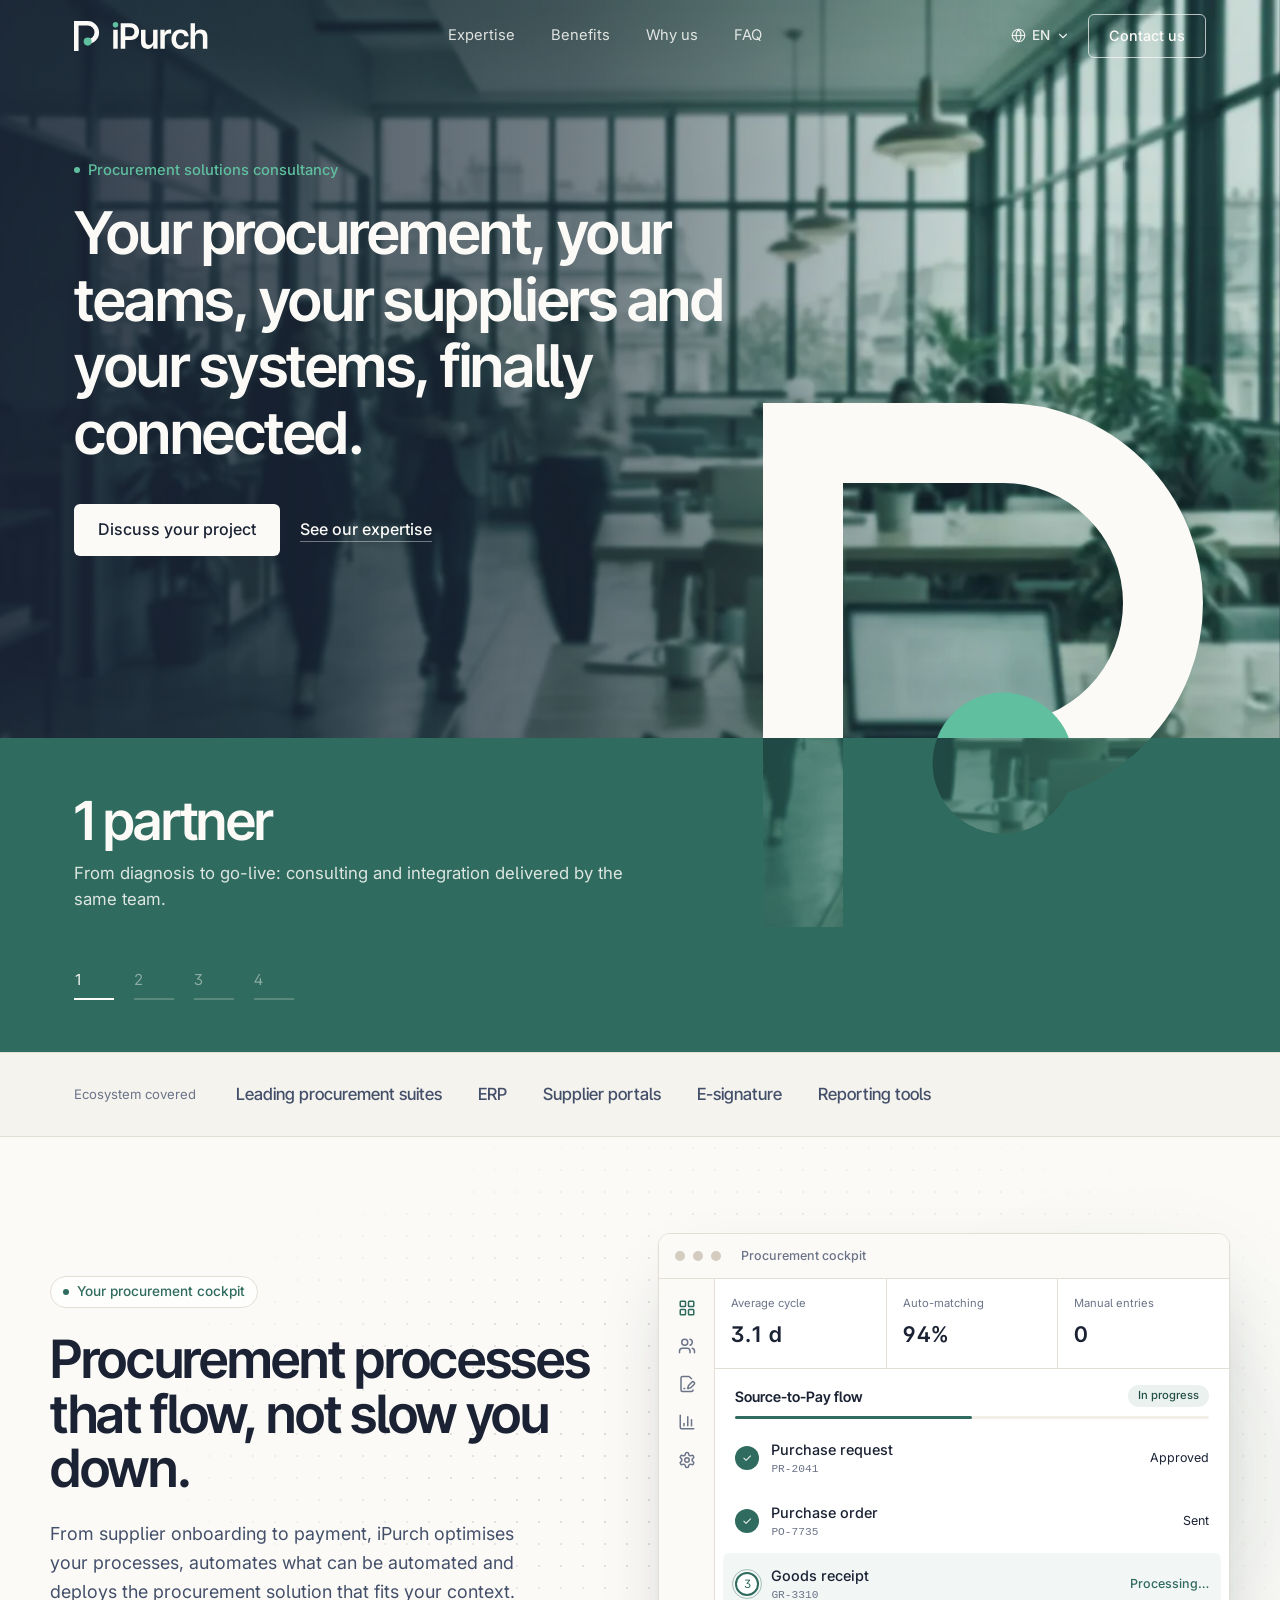
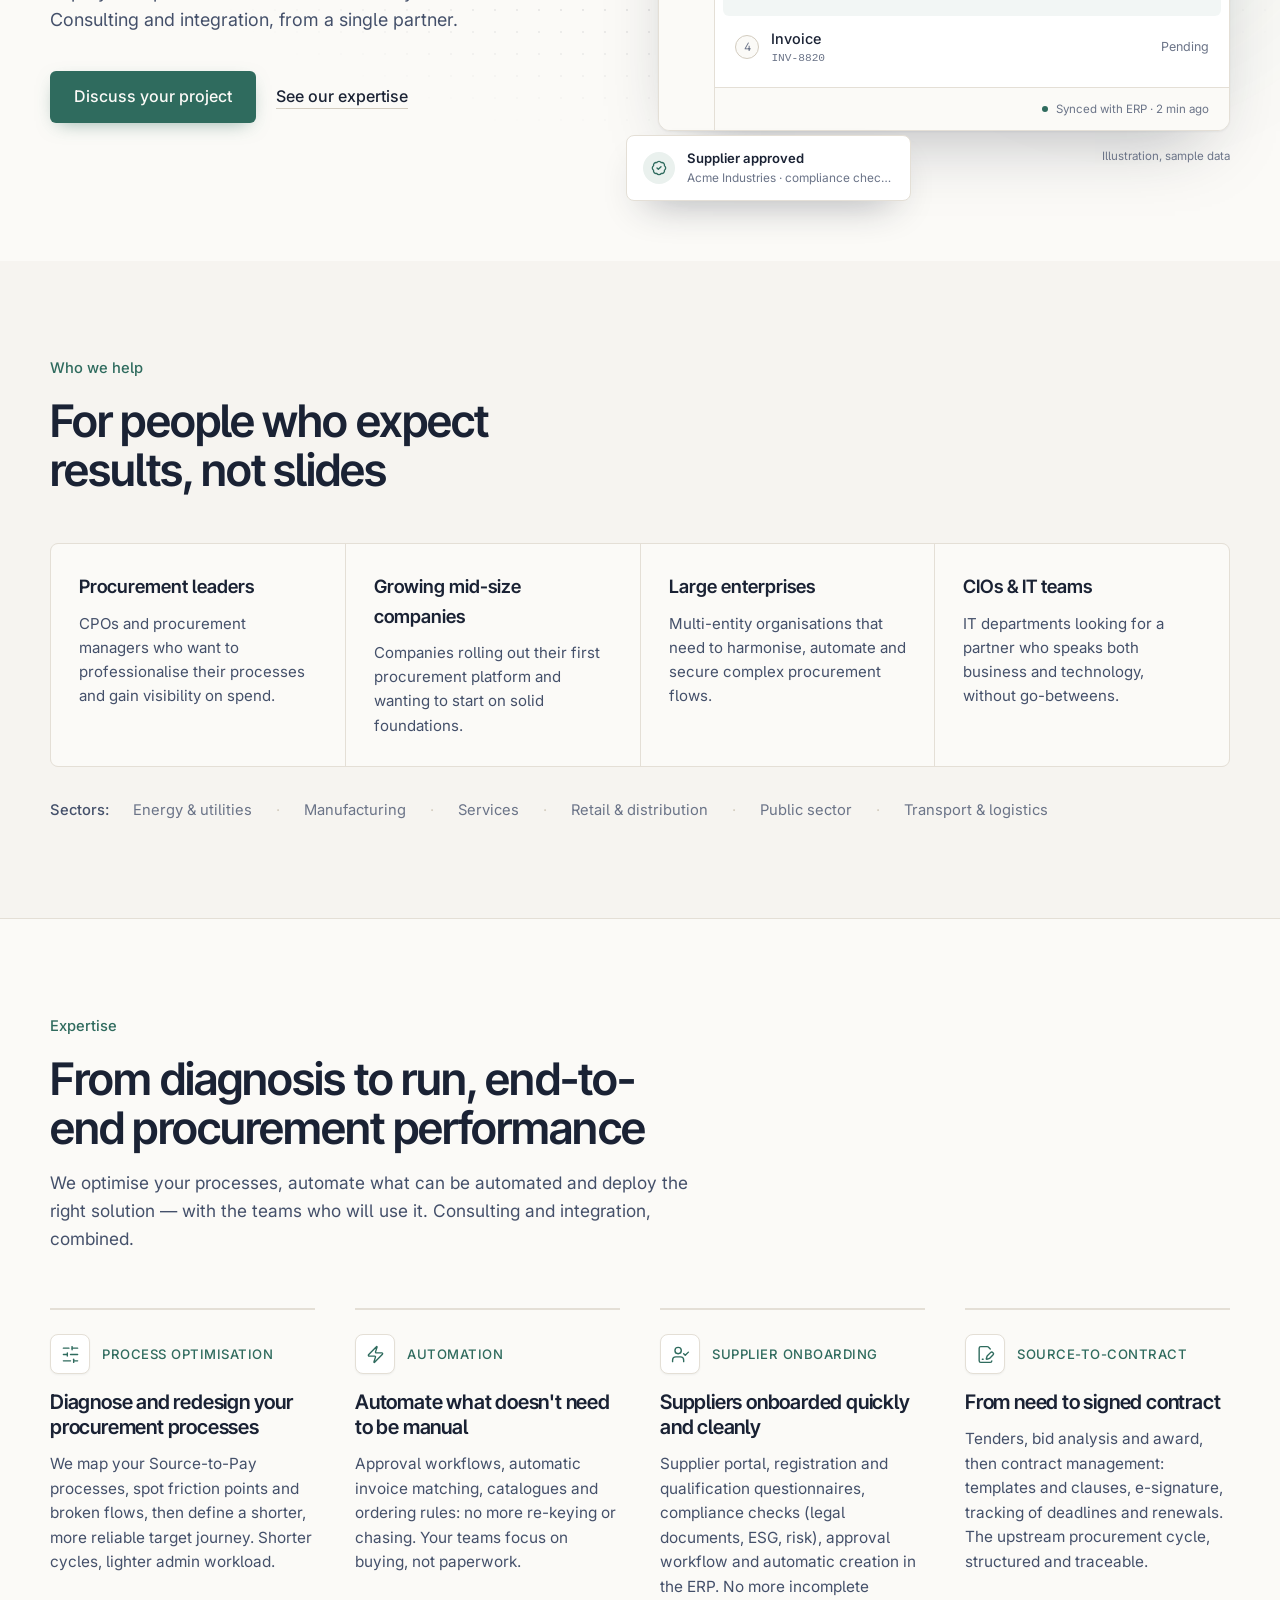
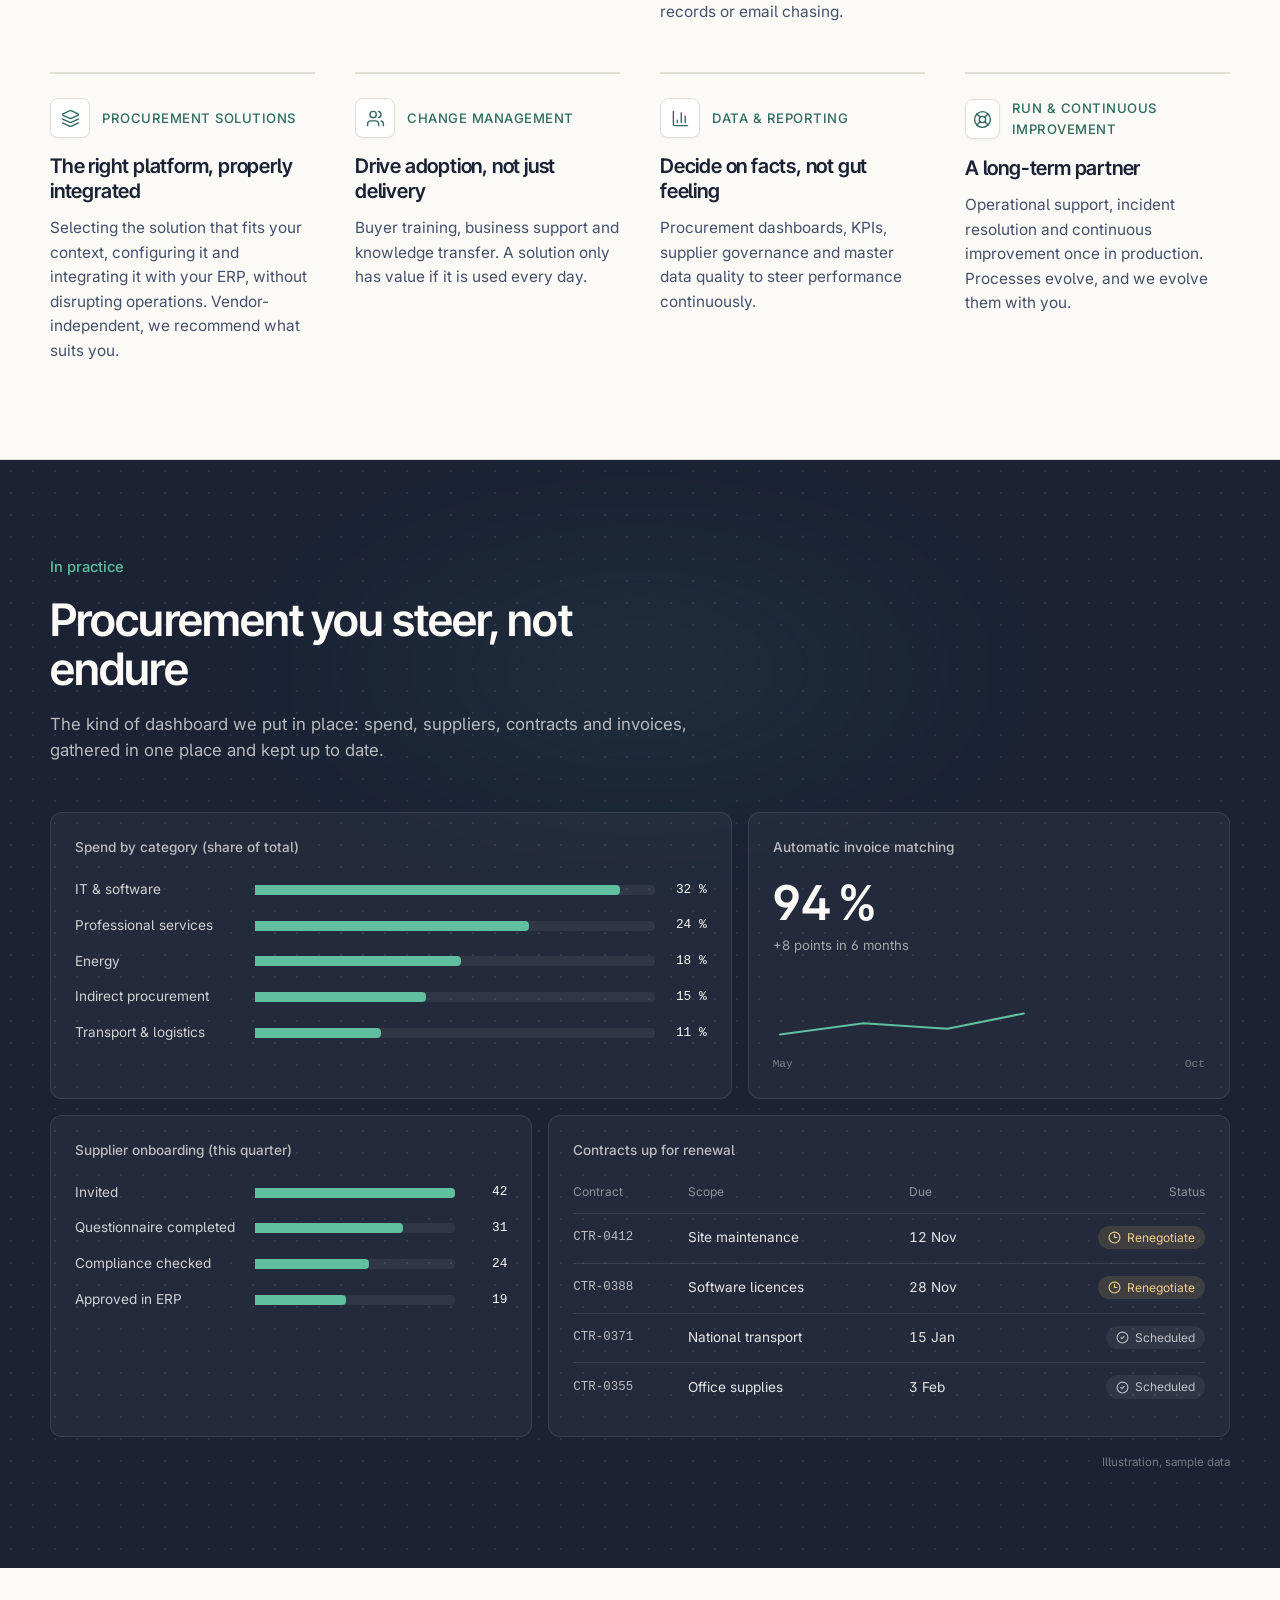
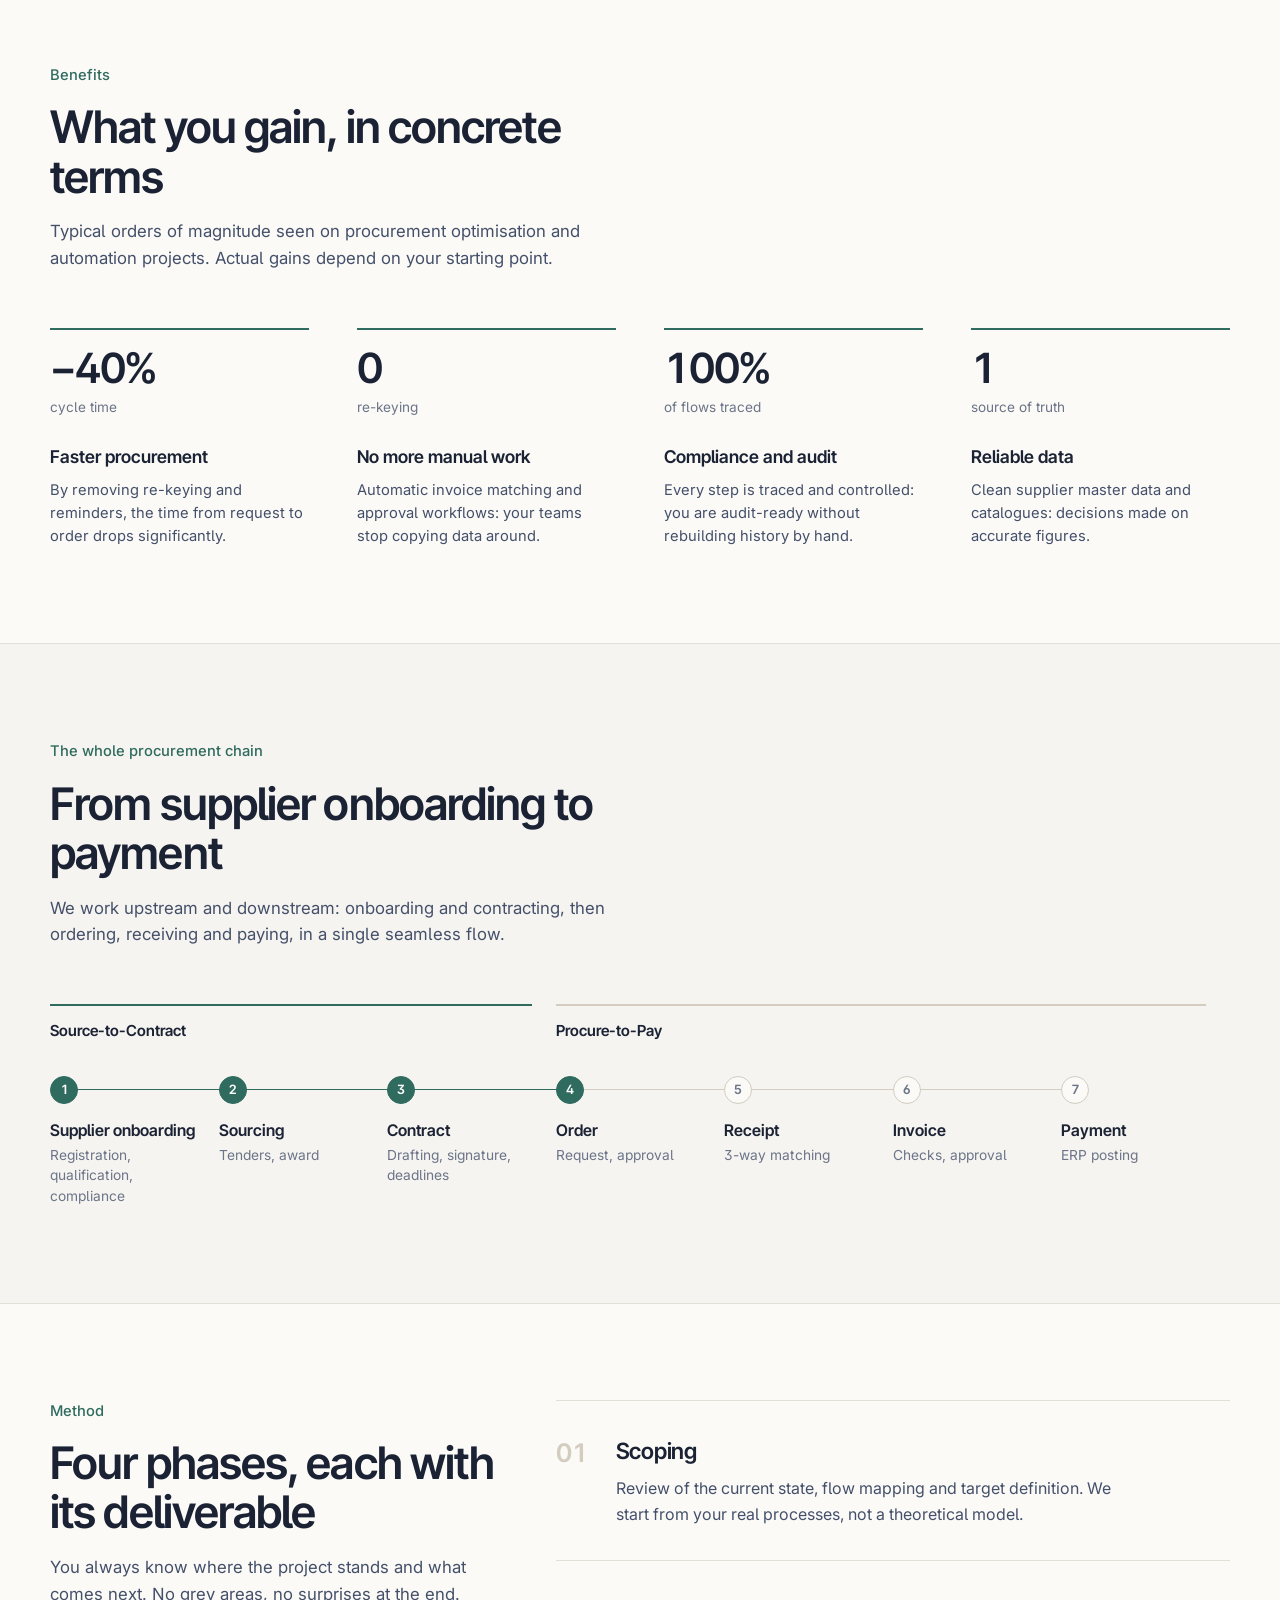
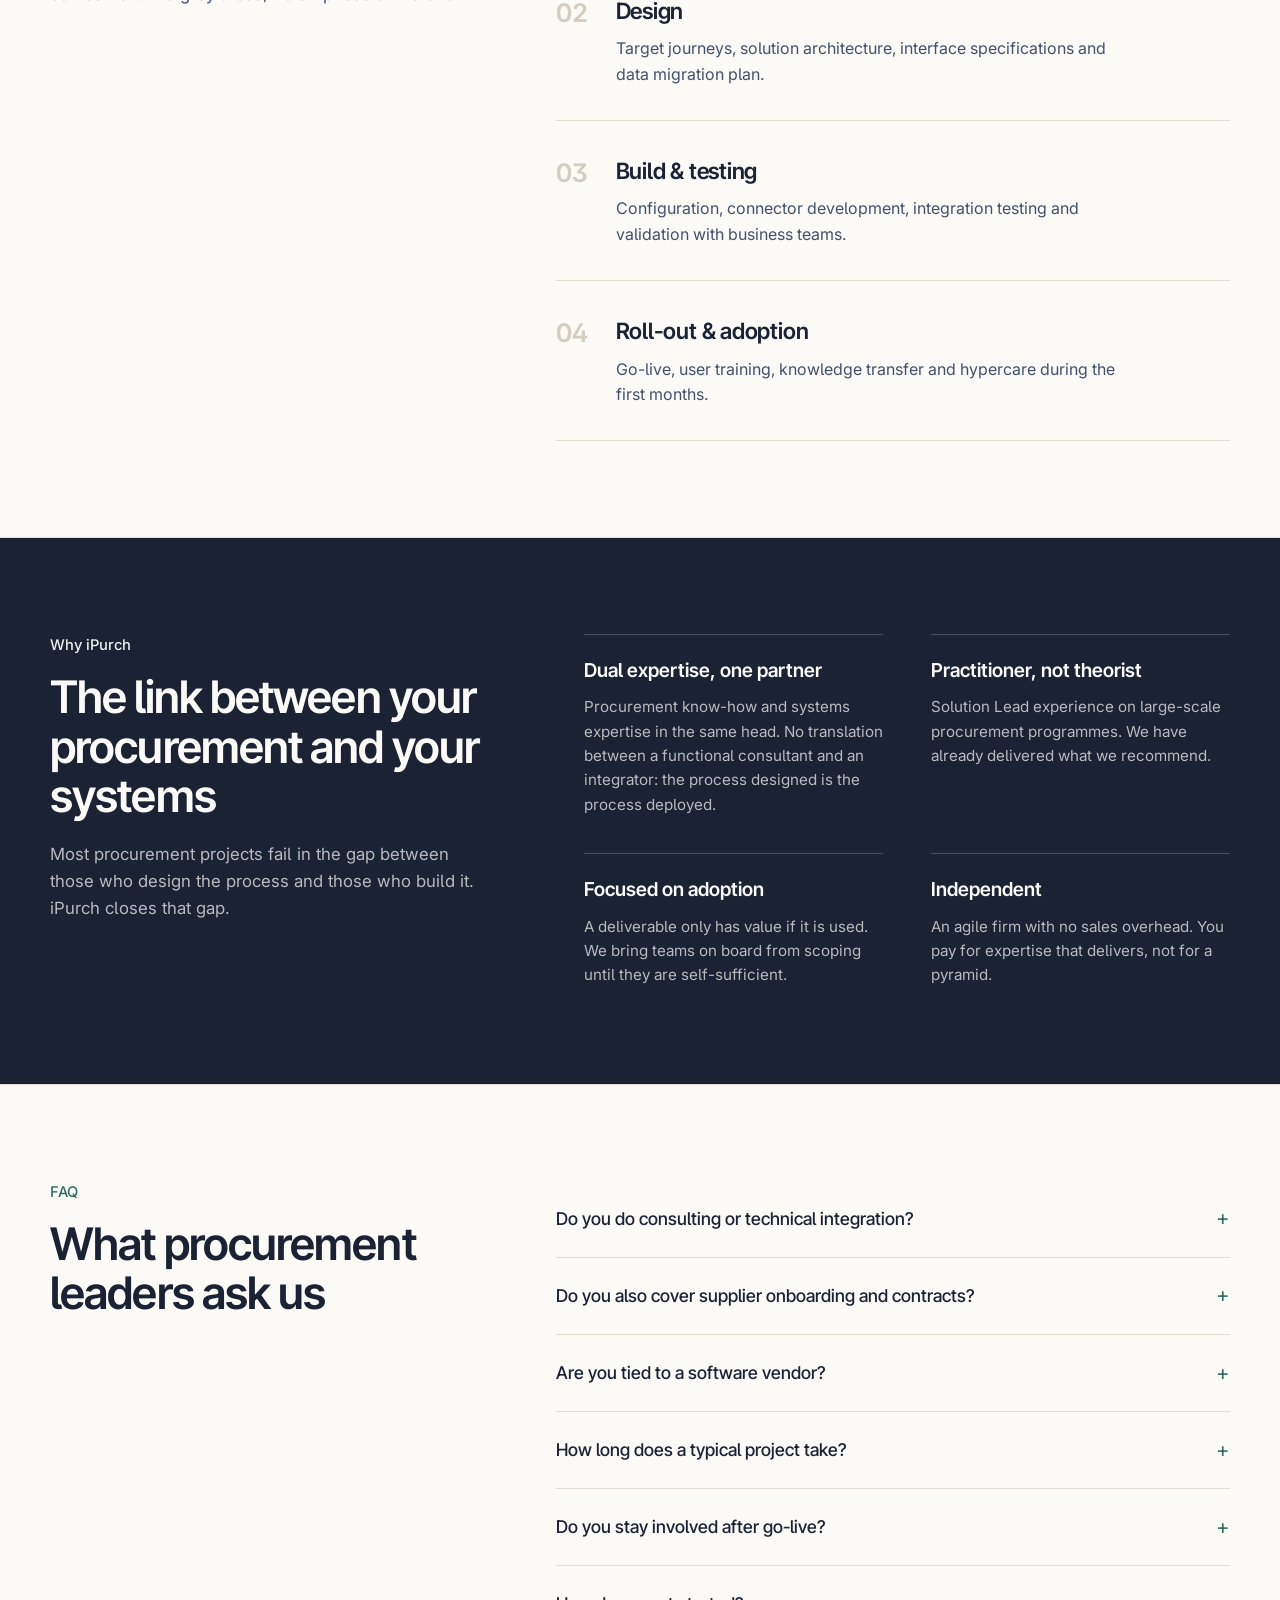
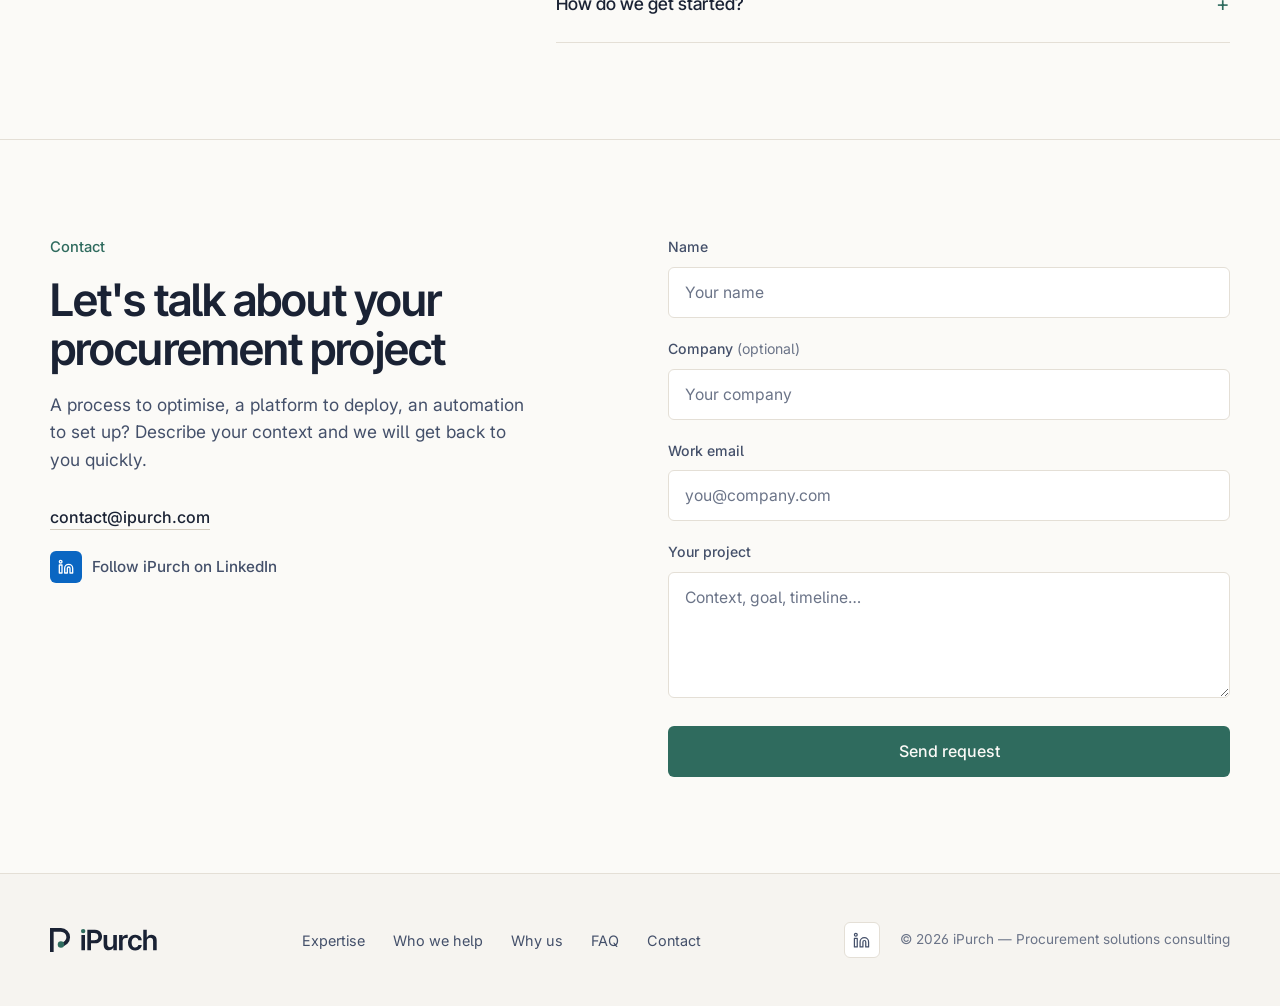
==== commit ffbd3bb7: "Lien LinkedIn et données structurées Organisation pour Google Co-Authored-By: Claude Opus 5.5 <norep" ====
--- a/index.html
+++ b/index.html
@@ -1,6 +1,6 @@
-<!DOCTYPE html><html lang="fr" dir="ltr"><head><meta charSet="utf-8"/><meta name="viewport" content="width=device-width, initial-scale=1"/><link rel="preload" as="image" href="/logo-ipurch-sombre.svg"/><link rel="preload" as="image" href="/ambiance-bureau.webp" fetchPriority="high"/><link rel="preload" as="image" href="/logo-ipurch.svg"/><link rel="stylesheet" href="/_next/static/css/5afd4f0014808fb3.css" data-precedence="next"/><link rel="preload" as="script" fetchPriority="low" href="/_next/static/chunks/webpack-db0a529a99835594.js"/><script src="/_next/static/chunks/4bd1b696-1aecb718b7a33d29.js" async=""></script><script src="/_next/static/chunks/517-3b5f5d968b87747b.js" async=""></script><script src="/_next/static/chunks/main-app-0bca6ce884f73577.js" async=""></script><script src="/_next/static/chunks/46-ad987e08656e2dfc.js" async=""></script><script src="/_next/static/chunks/app/(fr)/page-25030b8e96cf4c06.js" async=""></script><link rel="preconnect" href="https://fonts.googleapis.com"/><link rel="preconnect" href="https://fonts.gstatic.com" crossorigin="anonymous"/><title>iPurch — Conseil en solutions achats</title><meta name="description" content="iPurch optimise, automatise et déploie vos process achats, de l&#x27;onboarding fournisseur au paiement. Conseil et intégration de solutions achats, réunis."/><meta name="keywords" content="conseil achats,solutions achats,e-procurement,automatisation achats,Source-to-Pay,Source-to-Contract,onboarding fournisseurs,gestion des contrats,optimisation process achats"/><link rel="canonical" href="https://ipurch.com/"/><link rel="alternate" hrefLang="fr" href="https://ipurch.com/"/><link rel="alternate" hrefLang="en" href="https://ipurch.com/en/"/><link rel="alternate" hrefLang="es" href="https://ipurch.com/es/"/><link rel="alternate" hrefLang="ar" href="https://ipurch.com/ar/"/><link rel="alternate" hrefLang="x-default" href="https://ipurch.com/"/><meta property="og:title" content="iPurch — Conseil en solutions achats"/><meta property="og:description" content="Optimisation, automatisation et intégration de vos process achats."/><meta property="og:url" content="https://ipurch.com/"/><meta property="og:locale" content="fr_FR"/><meta property="og:image" content="https://ipurch.com/og.png"/><meta property="og:image:width" content="1200"/><meta property="og:image:height" content="630"/><meta property="og:image:alt" content="iPurch — Conseil en solutions achats"/><meta property="og:type" content="website"/><meta name="twitter:card" content="summary_large_image"/><meta name="twitter:title" content="iPurch — Conseil en solutions achats"/><meta name="twitter:description" content="Optimisation, automatisation et intégration de vos process achats."/><meta name="twitter:image" content="https://ipurch.com/og.png"/><meta name="twitter:image:width" content="1200"/><meta name="twitter:image:height" content="630"/><meta name="twitter:image:alt" content="iPurch — Conseil en solutions achats"/><link rel="icon" href="/icon.svg" type="image/svg+xml"/><link rel="apple-touch-icon" href="/apple-icon.png"/><script>(function(){try{var h=location.hash,s=null;try{s=localStorage.getItem('ipurch-lang')}catch(e){}
+<!DOCTYPE html><html lang="fr" dir="ltr"><head><meta charSet="utf-8"/><meta name="viewport" content="width=device-width, initial-scale=1"/><link rel="preload" as="image" href="/logo-ipurch-sombre.svg"/><link rel="preload" as="image" href="/ambiance-bureau.webp" fetchPriority="high"/><link rel="preload" as="image" href="/logo-ipurch.svg"/><link rel="stylesheet" href="/_next/static/css/3f86336d26932321.css" data-precedence="next"/><link rel="preload" as="script" fetchPriority="low" href="/_next/static/chunks/webpack-db0a529a99835594.js"/><script src="/_next/static/chunks/4bd1b696-1aecb718b7a33d29.js" async=""></script><script src="/_next/static/chunks/517-3b5f5d968b87747b.js" async=""></script><script src="/_next/static/chunks/main-app-0bca6ce884f73577.js" async=""></script><script src="/_next/static/chunks/46-c8b74671e36ad352.js" async=""></script><script src="/_next/static/chunks/app/(fr)/page-25030b8e96cf4c06.js" async=""></script><link rel="preconnect" href="https://fonts.googleapis.com"/><link rel="preconnect" href="https://fonts.gstatic.com" crossorigin="anonymous"/><title>iPurch — Conseil en solutions achats</title><meta name="description" content="iPurch optimise, automatise et déploie vos process achats, de l&#x27;onboarding fournisseur au paiement. Conseil et intégration de solutions achats, réunis."/><meta name="keywords" content="conseil achats,solutions achats,e-procurement,automatisation achats,Source-to-Pay,Source-to-Contract,onboarding fournisseurs,gestion des contrats,optimisation process achats"/><link rel="canonical" href="https://ipurch.com/"/><link rel="alternate" hrefLang="fr" href="https://ipurch.com/"/><link rel="alternate" hrefLang="en" href="https://ipurch.com/en/"/><link rel="alternate" hrefLang="es" href="https://ipurch.com/es/"/><link rel="alternate" hrefLang="ar" href="https://ipurch.com/ar/"/><link rel="alternate" hrefLang="x-default" href="https://ipurch.com/"/><meta property="og:title" content="iPurch — Conseil en solutions achats"/><meta property="og:description" content="Optimisation, automatisation et intégration de vos process achats."/><meta property="og:url" content="https://ipurch.com/"/><meta property="og:locale" content="fr_FR"/><meta property="og:image" content="https://ipurch.com/og.png"/><meta property="og:image:width" content="1200"/><meta property="og:image:height" content="630"/><meta property="og:image:alt" content="iPurch — Conseil en solutions achats"/><meta property="og:type" content="website"/><meta name="twitter:card" content="summary_large_image"/><meta name="twitter:title" content="iPurch — Conseil en solutions achats"/><meta name="twitter:description" content="Optimisation, automatisation et intégration de vos process achats."/><meta name="twitter:image" content="https://ipurch.com/og.png"/><meta name="twitter:image:width" content="1200"/><meta name="twitter:image:height" content="630"/><meta name="twitter:image:alt" content="iPurch — Conseil en solutions achats"/><link rel="icon" href="/icon.svg" type="image/svg+xml"/><link rel="apple-touch-icon" href="/apple-icon.png"/><script>(function(){try{var h=location.hash,s=null;try{s=localStorage.getItem('ipurch-lang')}catch(e){}
 if(s){if(s!=='fr'&&/^(en|es|ar)$/.test(s))location.replace('/'+s+'/'+h);return}
 var ls=navigator.languages&&navigator.languages.length?navigator.languages:[navigator.language||''];
 for(var i=0;i<ls.length;i++){var c=String(ls[i]).slice(0,2).toLowerCase();
 if(c==='fr')return;if(c==='en'||c==='es'||c==='ar'){location.replace('/'+c+'/'+h);return}}
-location.replace('/en/'+h)}catch(e){}})();</script><link href="https://fonts.googleapis.com/css2?family=Inter+Tight:wght@400;500;600;700&amp;family=Inter:wght@400;500;600&amp;display=swap" rel="stylesheet"/><script src="/_next/static/chunks/polyfills-42372ed130431b0a.js" noModule=""></script></head><body class="font-sans"><nav class="fixed inset-x-0 top-0 z-50 transition-colors duration-300 border-b border-transparent"><div class="mx-auto flex h-[72px] max-w-[1180px] items-center justify-between gap-4 px-6"><a href="#top" aria-label="iPurch, retour en haut de page" dir="ltr"><img src="/logo-ipurch-sombre.svg" alt="iPurch" width="136" height="30" class="block h-[26px] w-auto sm:h-[30px]"/></a><div class="hidden items-center gap-9 text-[0.92rem] transition-colors lg:flex text-paper/85"><a href="#expertises" class="transition-colors hover:text-paper">Expertises</a><a href="#benefices" class="transition-colors hover:text-paper">Bénéfices</a><a href="#pourquoi" class="transition-colors hover:text-paper">Pourquoi nous</a><a href="#faq" class="transition-colors hover:text-paper">FAQ</a></div><div class="flex items-center gap-2"><div class="relative"><button type="button" aria-expanded="false" aria-haspopup="menu" aria-label="Langue : Français" class="flex items-center gap-1.5 rounded-md px-2.5 py-[9px] text-[0.85rem] font-medium transition-colors text-paper/90 hover:bg-white/10"><svg xmlns="http://www.w3.org/2000/svg" width="15" height="15" viewBox="0 0 24 24" fill="none" stroke="currentColor" stroke-width="1.75" stroke-linecap="round" stroke-linejoin="round" class="lucide lucide-globe" aria-hidden="true"><circle cx="12" cy="12" r="10"></circle><path d="M12 2a14.5 14.5 0 0 0 0 20 14.5 14.5 0 0 0 0-20"></path><path d="M2 12h20"></path></svg>FR<svg xmlns="http://www.w3.org/2000/svg" width="14" height="14" viewBox="0 0 24 24" fill="none" stroke="currentColor" stroke-width="2" stroke-linecap="round" stroke-linejoin="round" class="lucide lucide-chevron-down transition-transform" aria-hidden="true"><path d="m6 9 6 6 6-6"></path></svg></button></div><a href="#contact" class="whitespace-nowrap rounded-md px-4 py-[9px] text-[0.88rem] font-medium transition-colors sm:px-5 sm:text-[0.9rem] border border-paper/70 text-paper hover:bg-paper hover:text-ink">Nous contacter</a></div></div></nav><main class="relative z-[1]"><header id="top" class="relative [--W:150px] [--H:calc(var(--W)*1.19)] [--OV:calc(var(--H)*0.36)] sm:[--W:300px] lg:[--W:440px]"><div class="relative h-[clamp(560px,82vh,780px)] overflow-hidden bg-ink"><img src="/ambiance-bureau.webp" alt="" fetchPriority="high" class="kenburns absolute inset-0 h-[115%] w-full object-cover object-[50%_40%]"/><div class="hero-shade absolute inset-0" aria-hidden="true"></div><div class="relative mx-auto flex h-full max-w-[1180px] flex-col justify-center px-6 pb-[calc(var(--OV)*0.55)] pt-20"><p class="load-rise mb-5 inline-flex items-center gap-2 text-[0.92rem] font-medium text-[#5FBF9F]"><span class="h-1.5 w-1.5 rounded-full bg-[#5FBF9F]" aria-hidden="true"></span>Cabinet de conseil en solutions achats</p><h1 class="mb-9 max-w-[19ch] font-display text-[clamp(2.1rem,4.6vw,3.8rem)] font-semibold leading-[1.05] tracking-[-0.025em] text-paper" aria-label="Vos achats, vos équipes, vos fournisseurs et vos systèmes, enfin reliés."><span class="inline-block overflow-hidden pb-[0.08em] align-bottom" aria-hidden="true"><span class="inline-block transition-[transform,opacity] duration-700 ease-out" style="transform:translateY(105%);opacity:0;transition-delay:150ms">Vos</span> </span><span class="inline-block overflow-hidden pb-[0.08em] align-bottom" aria-hidden="true"><span class="inline-block transition-[transform,opacity] duration-700 ease-out" style="transform:translateY(105%);opacity:0;transition-delay:205ms">achats,</span> </span><span class="inline-block overflow-hidden pb-[0.08em] align-bottom" aria-hidden="true"><span class="inline-block transition-[transform,opacity] duration-700 ease-out" style="transform:translateY(105%);opacity:0;transition-delay:260ms">vos</span> </span><span class="inline-block overflow-hidden pb-[0.08em] align-bottom" aria-hidden="true"><span class="inline-block transition-[transform,opacity] duration-700 ease-out" style="transform:translateY(105%);opacity:0;transition-delay:315ms">équipes,</span> </span><span class="inline-block overflow-hidden pb-[0.08em] align-bottom" aria-hidden="true"><span class="inline-block transition-[transform,opacity] duration-700 ease-out" style="transform:translateY(105%);opacity:0;transition-delay:370ms">vos</span> </span><span class="inline-block overflow-hidden pb-[0.08em] align-bottom" aria-hidden="true"><span class="inline-block transition-[transform,opacity] duration-700 ease-out" style="transform:translateY(105%);opacity:0;transition-delay:425ms">fournisseurs</span> </span><span class="inline-block overflow-hidden pb-[0.08em] align-bottom" aria-hidden="true"><span class="inline-block transition-[transform,opacity] duration-700 ease-out" style="transform:translateY(105%);opacity:0;transition-delay:480ms">et</span> </span><span class="inline-block overflow-hidden pb-[0.08em] align-bottom" aria-hidden="true"><span class="inline-block transition-[transform,opacity] duration-700 ease-out" style="transform:translateY(105%);opacity:0;transition-delay:535ms">vos</span> </span><span class="inline-block overflow-hidden pb-[0.08em] align-bottom" aria-hidden="true"><span class="inline-block transition-[transform,opacity] duration-700 ease-out" style="transform:translateY(105%);opacity:0;transition-delay:590ms">systèmes,</span> </span><span class="inline-block overflow-hidden pb-[0.08em] align-bottom" aria-hidden="true"><span class="inline-block transition-[transform,opacity] duration-700 ease-out" style="transform:translateY(105%);opacity:0;transition-delay:645ms">enfin</span> </span><span class="inline-block overflow-hidden pb-[0.08em] align-bottom" aria-hidden="true"><span class="inline-block transition-[transform,opacity] duration-700 ease-out" style="transform:translateY(105%);opacity:0;transition-delay:700ms">reliés.</span></span></h1><div class="load-rise flex flex-wrap items-center gap-5" style="animation-delay:0.9s"><a href="#contact" class="rounded-md bg-paper px-6 py-[13px] font-medium text-ink transition-colors hover:bg-[#5FBF9F]">Parler de votre projet</a><a href="#expertises" class="font-medium text-paper underline decoration-paper/40 underline-offset-[6px] transition-colors hover:decoration-[#5FBF9F]">Voir nos expertises</a></div></div><div class="pointer-events-none absolute end-[6%] h-[var(--H)] w-[var(--W)]" style="bottom:calc(var(--OV) * -1)"><svg viewBox="9 6 30.25 36" class="block h-full w-full overflow-visible" aria-hidden="true"><path d="M11.75 42V8.75H25.5A11 11 0 0 1 25.5 30.75" fill="none" stroke="#FBFAF7" stroke-width="5.5" stroke-linejoin="miter" pathLength="1" style="stroke-dasharray:1;stroke-dashoffset:1;transition:stroke-dashoffset 1.8s cubic-bezier(.65,0,.35,1) .3s"></path><circle cx="25.5" cy="30.75" r="4.84" fill="#5FBF9F" style="transform-origin:25.5px 30.75px;transform:scale(0);transition:transform .6s cubic-bezier(.34,1.56,.64,1) 1.9s"></circle></svg></div></div><div class="relative overflow-hidden bg-pine text-paper"><div class="pointer-events-none absolute end-[6%] h-[var(--H)] w-[var(--W)] transition-opacity duration-1000" style="top:calc((var(--H) - var(--OV)) * -1);background-image:url(/ambiance-bureau.webp);background-size:cover;background-position:center;-webkit-mask-image:url(/symbole-masque.svg);mask-image:url(/symbole-masque.svg);-webkit-mask-size:100% 100%;mask-size:100% 100%;opacity:0;transition-delay:1.8s" aria-hidden="true"></div><div class="relative mx-auto max-w-[1180px] px-6 pb-12 pt-[calc(var(--OV)+36px)] sm:pe-[calc(var(--W)+8%)] sm:pt-14"><div class="relative min-h-[190px] sm:min-h-[150px]" aria-live="polite"><div class="absolute inset-0 transition-[opacity,transform] duration-700 ease-out" style="opacity:1;transform:translateY(0);pointer-events:auto" aria-hidden="false"><div class="mb-3 font-display text-[clamp(2.2rem,4.2vw,3.4rem)] font-semibold leading-none tracking-[-0.03em]">1 interlocuteur</div><p class="max-w-[52ch] text-[1.05rem] leading-[1.55] text-paper/85">Du diagnostic à la mise en production : le conseil et l&#x27;intégration portés par la même équipe.</p></div><div class="absolute inset-0 transition-[opacity,transform] duration-700 ease-out" style="opacity:0;transform:translateY(14px);pointer-events:none" aria-hidden="true"><div class="mb-3 font-display text-[clamp(2.2rem,4.2vw,3.4rem)] font-semibold leading-none tracking-[-0.03em]">Source-to-Pay</div><p class="max-w-[52ch] text-[1.05rem] leading-[1.55] text-paper/85">De l&#x27;onboarding fournisseur au paiement, Source-to-Contract et Procure-to-Pay couverts de bout en bout.</p></div><div class="absolute inset-0 transition-[opacity,transform] duration-700 ease-out" style="opacity:0;transform:translateY(14px);pointer-events:none" aria-hidden="true"><div class="mb-3 font-display text-[clamp(2.2rem,4.2vw,3.4rem)] font-semibold leading-none tracking-[-0.03em]">Automatiser</div><p class="max-w-[52ch] text-[1.05rem] leading-[1.55] text-paper/85">Moins de saisies, moins de relances : vos flux d&#x27;achat s&#x27;enchaînent sans intervention manuelle.</p></div><div class="absolute inset-0 transition-[opacity,transform] duration-700 ease-out" style="opacity:0;transform:translateY(14px);pointer-events:none" aria-hidden="true"><div class="mb-3 font-display text-[clamp(2.2rem,4.2vw,3.4rem)] font-semibold leading-none tracking-[-0.03em]">Piloter</div><p class="max-w-[52ch] text-[1.05rem] leading-[1.55] text-paper/85">Dépenses, fournisseurs, contrats et factures réunis dans des tableaux de bord à jour en continu.</p></div></div><div class="mt-6 flex gap-5" role="tablist" aria-label="Messages"><button role="tab" aria-selected="true" aria-label="Message 1 : 1 interlocuteur" class="group w-10 pb-1 text-start font-display text-[0.95rem] tabular-nums transition-colors text-paper">1<span class="mt-1.5 block h-[2px] w-full overflow-hidden bg-paper/20"><span class="block h-full bg-paper" style="animation:slideProgress 6000ms linear forwards"></span></span></button><button role="tab" aria-selected="false" aria-label="Message 2 : Source-to-Pay" class="group w-10 pb-1 text-start font-display text-[0.95rem] tabular-nums transition-colors text-paper/45 hover:text-paper/80">2<span class="mt-1.5 block h-[2px] w-full overflow-hidden bg-paper/20"><span class="block h-full bg-paper" style="width:0%;animation:none"></span></span></button><button role="tab" aria-selected="false" aria-label="Message 3 : Automatiser" class="group w-10 pb-1 text-start font-display text-[0.95rem] tabular-nums transition-colors text-paper/45 hover:text-paper/80">3<span class="mt-1.5 block h-[2px] w-full overflow-hidden bg-paper/20"><span class="block h-full bg-paper" style="width:0%;animation:none"></span></span></button><button role="tab" aria-selected="false" aria-label="Message 4 : Piloter" class="group w-10 pb-1 text-start font-display text-[0.95rem] tabular-nums transition-colors text-paper/45 hover:text-paper/80">4<span class="mt-1.5 block h-[2px] w-full overflow-hidden bg-paper/20"><span class="block h-full bg-paper" style="width:0%;animation:none"></span></span></button></div></div></div></header><section class="border-y border-line bg-paper-2/60"><div class="mx-auto flex max-w-[1180px] flex-col gap-5 px-6 py-7 sm:flex-row sm:items-center sm:gap-10"><span class="shrink-0 text-[0.82rem] text-mute">Écosystème couvert</span><div class="flex flex-wrap items-center gap-x-9 gap-y-3"><span class="font-display text-[1.05rem] font-medium text-ink-soft">Suites achats du marché</span><span class="font-display text-[1.05rem] font-medium text-ink-soft">ERP</span><span class="font-display text-[1.05rem] font-medium text-ink-soft">Portails fournisseurs</span><span class="font-display text-[1.05rem] font-medium text-ink-soft">Signature électronique</span><span class="font-display text-[1.05rem] font-medium text-ink-soft">Outils de pilotage</span></div></div></section><section id="cockpit" class="relative overflow-hidden px-6 pb-24 pt-24"><div class="hero-grid pointer-events-none absolute inset-0" aria-hidden="true"></div><div class="pointer-events-none absolute right-[-10%] top-[8%] h-[560px] w-[560px] rounded-full opacity-60 blur-3xl" style="background:radial-gradient(circle, rgba(47,107,94,.16), transparent 65%)" aria-hidden="true"></div><div class="relative mx-auto grid max-w-[1180px] items-center gap-16 lg:grid-cols-[1fr_1.05fr]"><div><p class="reveal mb-6 inline-flex items-center gap-2 rounded-full border border-line bg-white/70 px-3 py-1 text-[0.85rem] font-medium text-pine backdrop-blur"><span class="h-1.5 w-1.5 rounded-full bg-pine" aria-hidden="true"></span>Votre cockpit achats</p><h2 class="reveal mb-6 font-display text-[clamp(2.2rem,4.2vw,3.3rem)] font-semibold leading-[1.04] tracking-[-0.025em] text-ink" style="animation-delay:0.05s">Des process achats qui tournent, pas qui ralentissent.</h2><p class="reveal mb-9 max-w-[46ch] text-[1.12rem] leading-[1.6] text-ink-soft" style="animation-delay:0.1s">De l&#x27;onboarding fournisseur au paiement, iPurch optimise vos process, automatise ce qui peut l&#x27;être et déploie la solution achats adaptée à votre contexte. Le conseil et l&#x27;intégration, par le même interlocuteur.</p><div class="reveal flex flex-wrap items-center gap-5" style="animation-delay:0.15s"><a href="#contact" class="rounded-md bg-pine px-6 py-[13px] font-medium text-paper shadow-[0_6px_20px_-8px_rgba(47,107,94,.6)] transition-colors hover:bg-pine-deep">Parler de votre projet</a><a href="#expertises" class="font-medium text-ink underline decoration-line-strong underline-offset-[6px] transition-colors hover:decoration-pine">Voir nos expertises</a></div></div><div class="reveal relative" style="animation-delay:0.2s"><div class="overflow-hidden rounded-xl border border-line bg-white shadow-[0_1px_2px_rgba(26,34,52,.05),0_30px_70px_-30px_rgba(26,34,52,.35)]"><div class="flex items-center gap-2 border-b border-line bg-paper px-4 py-3"><span class="h-2.5 w-2.5 rounded-full bg-line-strong"></span><span class="h-2.5 w-2.5 rounded-full bg-line-strong"></span><span class="h-2.5 w-2.5 rounded-full bg-line-strong"></span><span class="ms-3 text-[0.78rem] font-medium text-mute">Cockpit achats</span></div><div class="flex"><div class="hidden w-14 shrink-0 flex-col items-center gap-5 border-e border-line bg-paper py-5 text-mute sm:flex" aria-hidden="true"><svg xmlns="http://www.w3.org/2000/svg" width="18" height="18" viewBox="0 0 24 24" fill="none" stroke="currentColor" stroke-width="2" stroke-linecap="round" stroke-linejoin="round" class="lucide lucide-layout-grid text-pine"><rect width="7" height="7" x="3" y="3" rx="1"></rect><rect width="7" height="7" x="14" y="3" rx="1"></rect><rect width="7" height="7" x="14" y="14" rx="1"></rect><rect width="7" height="7" x="3" y="14" rx="1"></rect></svg><svg xmlns="http://www.w3.org/2000/svg" width="18" height="18" viewBox="0 0 24 24" fill="none" stroke="currentColor" stroke-width="2" stroke-linecap="round" stroke-linejoin="round" class="lucide lucide-users"><path d="M16 21v-2a4 4 0 0 0-4-4H6a4 4 0 0 0-4 4v2"></path><circle cx="9" cy="7" r="4"></circle><path d="M22 21v-2a4 4 0 0 0-3-3.87"></path><path d="M16 3.13a4 4 0 0 1 0 7.75"></path></svg><svg xmlns="http://www.w3.org/2000/svg" width="18" height="18" viewBox="0 0 24 24" fill="none" stroke="currentColor" stroke-width="2" stroke-linecap="round" stroke-linejoin="round" class="lucide lucide-file-pen-line"><path d="m18 5-2.414-2.414A2 2 0 0 0 14.172 2H6a2 2 0 0 0-2 2v16a2 2 0 0 0 2 2h12a2 2 0 0 0 2-2"></path><path d="M21.378 12.626a1 1 0 0 0-3.004-3.004l-4.01 4.012a2 2 0 0 0-.506.854l-.837 2.87a.5.5 0 0 0 .62.62l2.87-.837a2 2 0 0 0 .854-.506z"></path><path d="M8 18h1"></path></svg><svg xmlns="http://www.w3.org/2000/svg" width="18" height="18" viewBox="0 0 24 24" fill="none" stroke="currentColor" stroke-width="2" stroke-linecap="round" stroke-linejoin="round" class="lucide lucide-chart-column"><path d="M3 3v16a2 2 0 0 0 2 2h16"></path><path d="M18 17V9"></path><path d="M13 17V5"></path><path d="M8 17v-3"></path></svg><svg xmlns="http://www.w3.org/2000/svg" width="18" height="18" viewBox="0 0 24 24" fill="none" stroke="currentColor" stroke-width="2" stroke-linecap="round" stroke-linejoin="round" class="lucide lucide-settings"><path d="M12.22 2h-.44a2 2 0 0 0-2 2v.18a2 2 0 0 1-1 1.73l-.43.25a2 2 0 0 1-2 0l-.15-.08a2 2 0 0 0-2.73.73l-.22.38a2 2 0 0 0 .73 2.73l.15.1a2 2 0 0 1 1 1.72v.51a2 2 0 0 1-1 1.74l-.15.09a2 2 0 0 0-.73 2.73l.22.38a2 2 0 0 0 2.73.73l.15-.08a2 2 0 0 1 2 0l.43.25a2 2 0 0 1 1 1.73V20a2 2 0 0 0 2 2h.44a2 2 0 0 0 2-2v-.18a2 2 0 0 1 1-1.73l.43-.25a2 2 0 0 1 2 0l.15.08a2 2 0 0 0 2.73-.73l.22-.39a2 2 0 0 0-.73-2.73l-.15-.08a2 2 0 0 1-1-1.74v-.5a2 2 0 0 1 1-1.74l.15-.09a2 2 0 0 0 .73-2.73l-.22-.38a2 2 0 0 0-2.73-.73l-.15.08a2 2 0 0 1-2 0l-.43-.25a2 2 0 0 1-1-1.73V4a2 2 0 0 0-2-2z"></path><circle cx="12" cy="12" r="3"></circle></svg></div><div class="min-w-0 flex-1"><div class="grid grid-cols-3 border-b border-line"><div class="px-4 py-4 border-e border-line"><div class="text-[0.7rem] text-mute">Cycle moyen</div><div class="mt-1 font-display text-[1.35rem] font-semibold tabular-nums text-ink">3,1 j</div></div><div class="px-4 py-4 border-e border-line"><div class="text-[0.7rem] text-mute">Rapprochement auto</div><div class="mt-1 font-display text-[1.35rem] font-semibold tabular-nums text-ink">94 %</div></div><div class="px-4 py-4 "><div class="text-[0.7rem] text-mute">Saisies manuelles</div><div class="mt-1 font-display text-[1.35rem] font-semibold tabular-nums text-ink">0</div></div></div><div class="flex items-center justify-between px-5 pb-2 pt-4"><span class="font-display text-[0.9rem] font-semibold text-ink">Flux Source-to-Pay</span><span class="rounded-full px-2.5 py-0.5 text-[0.7rem] font-medium transition-colors duration-500 bg-pine-tint text-pine-deep">En cours</span></div><div class="mx-5 h-[3px] rounded bg-paper-2"><div class="h-full rounded bg-pine transition-[width] duration-700 ease-out" style="width:0%"></div></div><ul class="px-2 py-2"><li class="flex items-center gap-3 rounded-md px-3 py-[11px] transition-colors duration-500 bg-pine-tint/60"><span class="relative grid h-6 w-6 shrink-0 place-items-center rounded-full text-[0.72rem] transition-all duration-500 border-2 border-pine bg-white text-pine" aria-hidden="true">1<span class="absolute inset-[-5px] animate-ping rounded-full border border-pine/40"></span></span><div class="min-w-0 flex-1"><div class="text-[0.9rem] font-medium text-ink">Demande d&#x27;achat</div><div class="font-mono text-[0.7rem] text-mute">DA-2041</div></div><span class="shrink-0 text-[0.78rem] transition-colors duration-500 font-medium text-pine">En traitement…</span></li><li class="flex items-center gap-3 rounded-md px-3 py-[11px] transition-colors duration-500 "><span class="relative grid h-6 w-6 shrink-0 place-items-center rounded-full text-[0.72rem] transition-all duration-500 border border-line-strong bg-paper text-mute" aria-hidden="true">2</span><div class="min-w-0 flex-1"><div class="text-[0.9rem] font-medium text-ink">Commande émise</div><div class="font-mono text-[0.7rem] text-mute">PO-7735</div></div><span class="shrink-0 text-[0.78rem] transition-colors duration-500 text-mute">En attente</span></li><li class="flex items-center gap-3 rounded-md px-3 py-[11px] transition-colors duration-500 "><span class="relative grid h-6 w-6 shrink-0 place-items-center rounded-full text-[0.72rem] transition-all duration-500 border border-line-strong bg-paper text-mute" aria-hidden="true">3</span><div class="min-w-0 flex-1"><div class="text-[0.9rem] font-medium text-ink">Réception</div><div class="font-mono text-[0.7rem] text-mute">GR-3310</div></div><span class="shrink-0 text-[0.78rem] transition-colors duration-500 text-mute">En attente</span></li><li class="flex items-center gap-3 rounded-md px-3 py-[11px] transition-colors duration-500 "><span class="relative grid h-6 w-6 shrink-0 place-items-center rounded-full text-[0.72rem] transition-all duration-500 border border-line-strong bg-paper text-mute" aria-hidden="true">4</span><div class="min-w-0 flex-1"><div class="text-[0.9rem] font-medium text-ink">Facture</div><div class="font-mono text-[0.7rem] text-mute">INV-8820</div></div><span class="shrink-0 text-[0.78rem] transition-colors duration-500 text-mute">En attente</span></li></ul><div class="flex items-center justify-end gap-2 border-t border-line bg-paper px-5 py-3 text-[0.72rem] text-mute"><span class="h-1.5 w-1.5 rounded-full bg-pine" aria-hidden="true"></span>Synchronisé avec l&#x27;ERP · il y a 2 min</div></div></div></div><div class="float-card absolute -bottom-9 -start-8 hidden w-[285px] rounded-lg border border-line bg-white px-4 py-3 shadow-[0_18px_40px_-20px_rgba(26,34,52,.45)] md:block"><div class="flex items-center gap-3"><span class="grid h-8 w-8 shrink-0 place-items-center rounded-full bg-pine-tint text-pine" aria-hidden="true"><svg xmlns="http://www.w3.org/2000/svg" width="16" height="16" viewBox="0 0 24 24" fill="none" stroke="currentColor" stroke-width="2" stroke-linecap="round" stroke-linejoin="round" class="lucide lucide-badge-check"><path d="M3.85 8.62a4 4 0 0 1 4.78-4.77 4 4 0 0 1 6.74 0 4 4 0 0 1 4.78 4.78 4 4 0 0 1 0 6.74 4 4 0 0 1-4.77 4.78 4 4 0 0 1-6.75 0 4 4 0 0 1-4.78-4.77 4 4 0 0 1 0-6.76Z"></path><path d="m9 12 2 2 4-4"></path></svg></span><div class="min-w-0"><div class="text-[0.82rem] font-semibold text-ink">Fournisseur validé</div><div class="truncate text-[0.74rem] text-mute">Acme Industrie · conformité vérifiée</div></div></div></div><p class="mt-12 text-end text-[0.72rem] text-mute md:mt-4">Illustration, données d&#x27;exemple</p></div></div></section><section id="pour-qui" class="border-b border-line bg-paper-2/50 px-6 py-24"><div class="mx-auto max-w-[1180px]"><div class="reveal max-w-[560px]"><p class="mb-4 text-[0.92rem] font-medium text-pine">Pour qui</p><h2 class="font-display text-[clamp(1.9rem,3.6vw,2.8rem)] font-semibold leading-[1.1] tracking-[-0.02em] text-ink">Des interlocuteurs qui attendent des résultats, pas des slides</h2></div><div class="reveal mt-12 grid grid-cols-1 gap-px overflow-hidden rounded-lg border border-line bg-line sm:grid-cols-2 lg:grid-cols-4"><div class="bg-paper p-7"><h3 class="mb-2.5 font-display text-[1.15rem] font-semibold text-ink">Directions achats</h3><p class="text-[0.94rem] leading-[1.6] text-ink-soft">CPO et responsables achats qui veulent professionnaliser leurs process et gagner en visibilité sur la dépense.</p></div><div class="bg-paper p-7"><h3 class="mb-2.5 font-display text-[1.15rem] font-semibold text-ink">ETI en structuration</h3><p class="text-[0.94rem] leading-[1.6] text-ink-soft">Entreprises qui déploient une première plateforme achats et veulent partir sur des bases solides.</p></div><div class="bg-paper p-7"><h3 class="mb-2.5 font-display text-[1.15rem] font-semibold text-ink">Grands comptes</h3><p class="text-[0.94rem] leading-[1.6] text-ink-soft">Organisations multi-entités qui doivent harmoniser, automatiser et fiabiliser des flux achats complexes.</p></div><div class="bg-paper p-7"><h3 class="mb-2.5 font-display text-[1.15rem] font-semibold text-ink">DSI &amp; équipes SI</h3><p class="text-[0.94rem] leading-[1.6] text-ink-soft">Directions informatiques cherchant un partenaire capable de dialoguer métier et technique sans intermédiaire.</p></div></div><div class="reveal mt-8 flex flex-wrap items-center gap-x-6 gap-y-2 text-[0.92rem] text-mute"><span class="font-medium text-ink-soft">Secteurs :</span><span>Énergie &amp; utilities<span class="ms-6 text-line-strong">·</span></span><span>Industrie<span class="ms-6 text-line-strong">·</span></span><span>Services<span class="ms-6 text-line-strong">·</span></span><span>Retail &amp; distribution<span class="ms-6 text-line-strong">·</span></span><span>Secteur public<span class="ms-6 text-line-strong">·</span></span><span>Transport &amp; logistique</span></div></div></section><section id="expertises" class="border-b border-line px-6 py-24"><div class="mx-auto max-w-[1180px]"><div class="reveal max-w-[640px]"><p class="mb-4 text-[0.92rem] font-medium text-pine">Expertises</p><h2 class="mb-4 font-display text-[clamp(1.9rem,3.6vw,2.8rem)] font-semibold leading-[1.1] tracking-[-0.02em] text-ink">Du diagnostic au run, la performance achats de bout en bout</h2><p class="text-[1.08rem] leading-[1.6] text-ink-soft">Nous optimisons vos process, automatisons ce qui peut l&#x27;être et déployons la bonne solution — avec les équipes qui l&#x27;utiliseront. Conseil et intégration, réunis.</p></div><div class="reveal mt-14 grid grid-cols-1 gap-x-10 gap-y-12 sm:grid-cols-2 lg:grid-cols-4"><div class="group border-t-2 border-line pt-6 transition-colors duration-300 hover:border-pine"><div class="mb-4 flex items-center gap-3"><span class="grid h-10 w-10 place-items-center rounded-lg border border-line bg-white text-pine shadow-[0_1px_2px_rgba(26,34,52,.05)] transition-colors duration-300 group-hover:border-pine group-hover:bg-pine group-hover:text-white" aria-hidden="true"><svg xmlns="http://www.w3.org/2000/svg" width="19" height="19" viewBox="0 0 24 24" fill="none" stroke="currentColor" stroke-width="1.75" stroke-linecap="round" stroke-linejoin="round" class="lucide lucide-sliders-horizontal"><line x1="21" x2="14" y1="4" y2="4"></line><line x1="10" x2="3" y1="4" y2="4"></line><line x1="21" x2="12" y1="12" y2="12"></line><line x1="8" x2="3" y1="12" y2="12"></line><line x1="21" x2="16" y1="20" y2="20"></line><line x1="12" x2="3" y1="20" y2="20"></line><line x1="14" x2="14" y1="2" y2="6"></line><line x1="8" x2="8" y1="10" y2="14"></line><line x1="16" x2="16" y1="18" y2="22"></line></svg></span><p class="text-[0.82rem] font-medium uppercase tracking-[0.04em] text-pine">Optimisation des process</p></div><h3 class="mb-3 font-display text-[1.25rem] font-semibold leading-[1.25] tracking-[-0.01em] text-ink">Diagnostiquer et réinventer vos process achats</h3><p class="text-[0.96rem] leading-[1.6] text-ink-soft">Nous cartographions vos process Source-to-Pay, repérons les points de friction et les ruptures de flux, puis redéfinissons un parcours cible plus court et plus fiable. Des cycles raccourcis, une charge administrative allégée.</p></div><div class="group border-t-2 border-line pt-6 transition-colors duration-300 hover:border-pine"><div class="mb-4 flex items-center gap-3"><span class="grid h-10 w-10 place-items-center rounded-lg border border-line bg-white text-pine shadow-[0_1px_2px_rgba(26,34,52,.05)] transition-colors duration-300 group-hover:border-pine group-hover:bg-pine group-hover:text-white" aria-hidden="true"><svg xmlns="http://www.w3.org/2000/svg" width="19" height="19" viewBox="0 0 24 24" fill="none" stroke="currentColor" stroke-width="1.75" stroke-linecap="round" stroke-linejoin="round" class="lucide lucide-zap"><path d="M4 14a1 1 0 0 1-.78-1.63l9.9-10.2a.5.5 0 0 1 .86.46l-1.92 6.02A1 1 0 0 0 13 10h7a1 1 0 0 1 .78 1.63l-9.9 10.2a.5.5 0 0 1-.86-.46l1.92-6.02A1 1 0 0 0 11 14z"></path></svg></span><p class="text-[0.82rem] font-medium uppercase tracking-[0.04em] text-pine">Automatisation</p></div><h3 class="mb-3 font-display text-[1.25rem] font-semibold leading-[1.25] tracking-[-0.01em] text-ink">Automatiser ce qui n&#x27;a pas à être manuel</h3><p class="text-[0.96rem] leading-[1.6] text-ink-soft">Workflows d&#x27;approbation, rapprochement automatique des factures, catalogues et règles de commande : fini les ressaisies et les relances. Vos équipes se concentrent sur l&#x27;achat, pas sur l&#x27;administratif.</p></div><div class="group border-t-2 border-line pt-6 transition-colors duration-300 hover:border-pine"><div class="mb-4 flex items-center gap-3"><span class="grid h-10 w-10 place-items-center rounded-lg border border-line bg-white text-pine shadow-[0_1px_2px_rgba(26,34,52,.05)] transition-colors duration-300 group-hover:border-pine group-hover:bg-pine group-hover:text-white" aria-hidden="true"><svg xmlns="http://www.w3.org/2000/svg" width="19" height="19" viewBox="0 0 24 24" fill="none" stroke="currentColor" stroke-width="1.75" stroke-linecap="round" stroke-linejoin="round" class="lucide lucide-user-check"><path d="M16 21v-2a4 4 0 0 0-4-4H6a4 4 0 0 0-4 4v2"></path><circle cx="9" cy="7" r="4"></circle><polyline points="16 11 18 13 22 9"></polyline></svg></span><p class="text-[0.82rem] font-medium uppercase tracking-[0.04em] text-pine">Onboarding fournisseurs</p></div><h3 class="mb-3 font-display text-[1.25rem] font-semibold leading-[1.25] tracking-[-0.01em] text-ink">Des fournisseurs référencés vite et proprement</h3><p class="text-[0.96rem] leading-[1.6] text-ink-soft">Portail fournisseur, questionnaires d&#x27;enregistrement et de qualification, contrôles de conformité (documents légaux, RSE, risques), workflow de validation et création automatique dans l&#x27;ERP. Fini les fiches incomplètes et les relances par mail.</p></div><div class="group border-t-2 border-line pt-6 transition-colors duration-300 hover:border-pine"><div class="mb-4 flex items-center gap-3"><span class="grid h-10 w-10 place-items-center rounded-lg border border-line bg-white text-pine shadow-[0_1px_2px_rgba(26,34,52,.05)] transition-colors duration-300 group-hover:border-pine group-hover:bg-pine group-hover:text-white" aria-hidden="true"><svg xmlns="http://www.w3.org/2000/svg" width="19" height="19" viewBox="0 0 24 24" fill="none" stroke="currentColor" stroke-width="1.75" stroke-linecap="round" stroke-linejoin="round" class="lucide lucide-file-pen-line"><path d="m18 5-2.414-2.414A2 2 0 0 0 14.172 2H6a2 2 0 0 0-2 2v16a2 2 0 0 0 2 2h12a2 2 0 0 0 2-2"></path><path d="M21.378 12.626a1 1 0 0 0-3.004-3.004l-4.01 4.012a2 2 0 0 0-.506.854l-.837 2.87a.5.5 0 0 0 .62.62l2.87-.837a2 2 0 0 0 .854-.506z"></path><path d="M8 18h1"></path></svg></span><p class="text-[0.82rem] font-medium uppercase tracking-[0.04em] text-pine">Source-to-Contract</p></div><h3 class="mb-3 font-display text-[1.25rem] font-semibold leading-[1.25] tracking-[-0.01em] text-ink">Du besoin au contrat signé</h3><p class="text-[0.96rem] leading-[1.6] text-ink-soft">Appels d&#x27;offres, analyse des réponses et attribution, puis gestion contractuelle : modèles et clauses, signature électronique, suivi des échéances et des renouvellements. Le cycle amont des achats, structuré et tracé.</p></div><div class="group border-t-2 border-line pt-6 transition-colors duration-300 hover:border-pine"><div class="mb-4 flex items-center gap-3"><span class="grid h-10 w-10 place-items-center rounded-lg border border-line bg-white text-pine shadow-[0_1px_2px_rgba(26,34,52,.05)] transition-colors duration-300 group-hover:border-pine group-hover:bg-pine group-hover:text-white" aria-hidden="true"><svg xmlns="http://www.w3.org/2000/svg" width="19" height="19" viewBox="0 0 24 24" fill="none" stroke="currentColor" stroke-width="1.75" stroke-linecap="round" stroke-linejoin="round" class="lucide lucide-layers"><path d="m12.83 2.18a2 2 0 0 0-1.66 0L2.6 6.08a1 1 0 0 0 0 1.83l8.58 3.91a2 2 0 0 0 1.66 0l8.58-3.9a1 1 0 0 0 0-1.83Z"></path><path d="m22 17.65-9.17 4.16a2 2 0 0 1-1.66 0L2 17.65"></path><path d="m22 12.65-9.17 4.16a2 2 0 0 1-1.66 0L2 12.65"></path></svg></span><p class="text-[0.82rem] font-medium uppercase tracking-[0.04em] text-pine">Solutions achats</p></div><h3 class="mb-3 font-display text-[1.25rem] font-semibold leading-[1.25] tracking-[-0.01em] text-ink">La bonne plateforme, bien intégrée</h3><p class="text-[0.96rem] leading-[1.6] text-ink-soft">Choix de la solution adaptée à votre contexte, paramétrage et intégration à votre ERP, sans rupture d&#x27;activité. Indépendants des éditeurs, nous recommandons ce qui vous convient.</p></div><div class="group border-t-2 border-line pt-6 transition-colors duration-300 hover:border-pine"><div class="mb-4 flex items-center gap-3"><span class="grid h-10 w-10 place-items-center rounded-lg border border-line bg-white text-pine shadow-[0_1px_2px_rgba(26,34,52,.05)] transition-colors duration-300 group-hover:border-pine group-hover:bg-pine group-hover:text-white" aria-hidden="true"><svg xmlns="http://www.w3.org/2000/svg" width="19" height="19" viewBox="0 0 24 24" fill="none" stroke="currentColor" stroke-width="1.75" stroke-linecap="round" stroke-linejoin="round" class="lucide lucide-users"><path d="M16 21v-2a4 4 0 0 0-4-4H6a4 4 0 0 0-4 4v2"></path><circle cx="9" cy="7" r="4"></circle><path d="M22 21v-2a4 4 0 0 0-3-3.87"></path><path d="M16 3.13a4 4 0 0 1 0 7.75"></path></svg></span><p class="text-[0.82rem] font-medium uppercase tracking-[0.04em] text-pine">Conduite du changement</p></div><h3 class="mb-3 font-display text-[1.25rem] font-semibold leading-[1.25] tracking-[-0.01em] text-ink">Faire adopter, pas seulement livrer</h3><p class="text-[0.96rem] leading-[1.6] text-ink-soft">Formation des acheteurs, accompagnement métier et transfert de compétences. Une solution n&#x27;a de valeur que si elle est utilisée au quotidien.</p></div><div class="group border-t-2 border-line pt-6 transition-colors duration-300 hover:border-pine"><div class="mb-4 flex items-center gap-3"><span class="grid h-10 w-10 place-items-center rounded-lg border border-line bg-white text-pine shadow-[0_1px_2px_rgba(26,34,52,.05)] transition-colors duration-300 group-hover:border-pine group-hover:bg-pine group-hover:text-white" aria-hidden="true"><svg xmlns="http://www.w3.org/2000/svg" width="19" height="19" viewBox="0 0 24 24" fill="none" stroke="currentColor" stroke-width="1.75" stroke-linecap="round" stroke-linejoin="round" class="lucide lucide-chart-column"><path d="M3 3v16a2 2 0 0 0 2 2h16"></path><path d="M18 17V9"></path><path d="M13 17V5"></path><path d="M8 17v-3"></path></svg></span><p class="text-[0.82rem] font-medium uppercase tracking-[0.04em] text-pine">Data &amp; pilotage</p></div><h3 class="mb-3 font-display text-[1.25rem] font-semibold leading-[1.25] tracking-[-0.01em] text-ink">Décider sur des chiffres, pas au ressenti</h3><p class="text-[0.96rem] leading-[1.6] text-ink-soft">Tableaux de bord achats, indicateurs, gouvernance fournisseurs et fiabilisation des référentiels pour piloter la performance en continu.</p></div><div class="group border-t-2 border-line pt-6 transition-colors duration-300 hover:border-pine"><div class="mb-4 flex items-center gap-3"><span class="grid h-10 w-10 place-items-center rounded-lg border border-line bg-white text-pine shadow-[0_1px_2px_rgba(26,34,52,.05)] transition-colors duration-300 group-hover:border-pine group-hover:bg-pine group-hover:text-white" aria-hidden="true"><svg xmlns="http://www.w3.org/2000/svg" width="19" height="19" viewBox="0 0 24 24" fill="none" stroke="currentColor" stroke-width="1.75" stroke-linecap="round" stroke-linejoin="round" class="lucide lucide-life-buoy"><circle cx="12" cy="12" r="10"></circle><path d="m4.93 4.93 4.24 4.24"></path><path d="m14.83 9.17 4.24-4.24"></path><path d="m14.83 14.83 4.24 4.24"></path><path d="m9.17 14.83-4.24 4.24"></path><circle cx="12" cy="12" r="4"></circle></svg></span><p class="text-[0.82rem] font-medium uppercase tracking-[0.04em] text-pine">Run &amp; amélioration continue</p></div><h3 class="mb-3 font-display text-[1.25rem] font-semibold leading-[1.25] tracking-[-0.01em] text-ink">Un partenaire sur la durée</h3><p class="text-[0.96rem] leading-[1.6] text-ink-soft">Maintien en condition opérationnelle, résolution des incidents et amélioration continue une fois en production. Les process évoluent, nous les faisons évoluer avec vous.</p></div></div></div></section><section class="relative overflow-hidden bg-ink px-6 py-24 text-paper"><div class="dark-grid pointer-events-none absolute inset-0" aria-hidden="true"></div><div class="pointer-events-none absolute left-1/2 top-0 h-[420px] w-[900px] -translate-x-1/2 rounded-full opacity-40 blur-3xl" style="background:radial-gradient(ellipse, rgba(95,191,159,.22), transparent 65%)" aria-hidden="true"></div><div class="relative mx-auto max-w-[1180px]"><div class="reveal mb-12 max-w-[640px]"><p class="mb-4 text-[0.92rem] font-medium" style="color:#5FBF9F">En pratique</p><h2 class="mb-4 font-display text-[clamp(1.9rem,3.6vw,2.8rem)] font-semibold leading-[1.1] tracking-[-0.02em]">Des achats pilotés, pas subis</h2><p class="text-[1.05rem] leading-[1.6] text-paper/70">Le type de tableau de bord que nous mettons en place : dépenses, fournisseurs, contrats et factures, réunis au même endroit et à jour en continu.</p></div><div class="grid grid-cols-1 gap-4 lg:grid-cols-12"><div class="rounded-xl border border-white/10 bg-white/[0.04] p-6 lg:col-span-7"><h3 class="mb-5 text-[0.85rem] font-medium text-paper/70">Dépenses par catégorie (part du total)</h3><ul class="space-y-3.5"><li class="grid grid-cols-[minmax(0,10.5rem)_1fr_auto] items-center gap-3"><span class="truncate text-[0.85rem] text-paper/80">IT &amp; logiciels</span><span class="h-2.5 rounded-e bg-white/[0.06]"><span class="block h-full rounded-e transition-[width] duration-1000 ease-out" style="width:0%;background:#5FBF9F;transition-delay:0ms"></span></span><span dir="ltr" class="w-10 text-end font-mono text-[0.8rem] tabular-nums text-paper">32<!-- --> %</span></li><li class="grid grid-cols-[minmax(0,10.5rem)_1fr_auto] items-center gap-3"><span class="truncate text-[0.85rem] text-paper/80">Prestations intellectuelles</span><span class="h-2.5 rounded-e bg-white/[0.06]"><span class="block h-full rounded-e transition-[width] duration-1000 ease-out" style="width:0%;background:#5FBF9F;transition-delay:90ms"></span></span><span dir="ltr" class="w-10 text-end font-mono text-[0.8rem] tabular-nums text-paper">24<!-- --> %</span></li><li class="grid grid-cols-[minmax(0,10.5rem)_1fr_auto] items-center gap-3"><span class="truncate text-[0.85rem] text-paper/80">Énergie</span><span class="h-2.5 rounded-e bg-white/[0.06]"><span class="block h-full rounded-e transition-[width] duration-1000 ease-out" style="width:0%;background:#5FBF9F;transition-delay:180ms"></span></span><span dir="ltr" class="w-10 text-end font-mono text-[0.8rem] tabular-nums text-paper">18<!-- --> %</span></li><li class="grid grid-cols-[minmax(0,10.5rem)_1fr_auto] items-center gap-3"><span class="truncate text-[0.85rem] text-paper/80">Achats généraux</span><span class="h-2.5 rounded-e bg-white/[0.06]"><span class="block h-full rounded-e transition-[width] duration-1000 ease-out" style="width:0%;background:#5FBF9F;transition-delay:270ms"></span></span><span dir="ltr" class="w-10 text-end font-mono text-[0.8rem] tabular-nums text-paper">15<!-- --> %</span></li><li class="grid grid-cols-[minmax(0,10.5rem)_1fr_auto] items-center gap-3"><span class="truncate text-[0.85rem] text-paper/80">Transport &amp; logistique</span><span class="h-2.5 rounded-e bg-white/[0.06]"><span class="block h-full rounded-e transition-[width] duration-1000 ease-out" style="width:0%;background:#5FBF9F;transition-delay:360ms"></span></span><span dir="ltr" class="w-10 text-end font-mono text-[0.8rem] tabular-nums text-paper">11<!-- --> %</span></li></ul></div><div class="rounded-xl border border-white/10 bg-white/[0.04] p-6 lg:col-span-5"><h3 class="mb-5 text-[0.85rem] font-medium text-paper/70">Rapprochement automatique des factures</h3><div class="flex items-end justify-between gap-4"><div><div dir="ltr" class="font-display text-[3rem] font-semibold leading-none tracking-[-0.03em] tabular-nums">94 %</div><div class="mt-2 text-[0.82rem] text-paper/60">+8 points en 6 mois</div></div></div><div class="mt-4" dir="ltr"><svg viewBox="-4 -6 248 76" preserveAspectRatio="none" class="h-20 w-full overflow-visible" aria-hidden="true"><path d="M0.0 53.3 L48.0 42.7 L96.0 48.0 L144.0 32.0 L192.0 21.3 L240.0 10.7" fill="none" stroke="#5FBF9F" stroke-width="2" stroke-linecap="round" stroke-linejoin="round" vector-effect="non-scaling-stroke" pathLength="1" style="stroke-dasharray:1;stroke-dashoffset:1;transition:stroke-dashoffset 1.4s ease-out"></path></svg><div class="mt-1 flex justify-between font-mono text-[0.7rem] text-paper/40"><span>mai</span><span>oct.</span></div></div></div><div class="rounded-xl border border-white/10 bg-white/[0.04] p-6 lg:col-span-5"><h3 class="mb-5 text-[0.85rem] font-medium text-paper/70">Onboarding fournisseurs (ce trimestre)</h3><ul class="space-y-3.5"><li class="grid grid-cols-[minmax(0,10.5rem)_1fr_auto] items-center gap-3"><span class="truncate text-[0.85rem] text-paper/80">Invités</span><span class="h-2.5 rounded-e bg-white/[0.06]"><span class="block h-full rounded-e transition-[width] duration-1000 ease-out" style="width:0%;background:#5FBF9F;transition-delay:0ms"></span></span><span dir="ltr" class="w-10 text-end font-mono text-[0.8rem] tabular-nums text-paper">42</span></li><li class="grid grid-cols-[minmax(0,10.5rem)_1fr_auto] items-center gap-3"><span class="truncate text-[0.85rem] text-paper/80">Questionnaire complété</span><span class="h-2.5 rounded-e bg-white/[0.06]"><span class="block h-full rounded-e transition-[width] duration-1000 ease-out" style="width:0%;background:#5FBF9F;transition-delay:90ms"></span></span><span dir="ltr" class="w-10 text-end font-mono text-[0.8rem] tabular-nums text-paper">31</span></li><li class="grid grid-cols-[minmax(0,10.5rem)_1fr_auto] items-center gap-3"><span class="truncate text-[0.85rem] text-paper/80">Conformité vérifiée</span><span class="h-2.5 rounded-e bg-white/[0.06]"><span class="block h-full rounded-e transition-[width] duration-1000 ease-out" style="width:0%;background:#5FBF9F;transition-delay:180ms"></span></span><span dir="ltr" class="w-10 text-end font-mono text-[0.8rem] tabular-nums text-paper">24</span></li><li class="grid grid-cols-[minmax(0,10.5rem)_1fr_auto] items-center gap-3"><span class="truncate text-[0.85rem] text-paper/80">Validés dans l&#x27;ERP</span><span class="h-2.5 rounded-e bg-white/[0.06]"><span class="block h-full rounded-e transition-[width] duration-1000 ease-out" style="width:0%;background:#5FBF9F;transition-delay:270ms"></span></span><span dir="ltr" class="w-10 text-end font-mono text-[0.8rem] tabular-nums text-paper">19</span></li></ul></div><div class="rounded-xl border border-white/10 bg-white/[0.04] p-6 lg:col-span-7"><h3 class="mb-5 text-[0.85rem] font-medium text-paper/70">Contrats à renouveler</h3><table class="w-full text-start text-[0.85rem]"><thead><tr class="text-[0.75rem] text-paper/50"><th class="pb-3 text-start font-normal">Contrat</th><th class="pb-3 text-start font-normal">Objet</th><th class="pb-3 text-start font-normal">Échéance</th><th class="pb-3 text-end font-normal">Statut</th></tr></thead><tbody><tr class="border-t border-white/10"><td class="py-3 font-mono text-[0.78rem] text-paper/70">CTR-0412</td><td class="py-3 text-paper/90">Maintenance sites</td><td class="py-3 tabular-nums text-paper/90">12 nov.</td><td class="py-3 text-end"><span class="inline-flex items-center gap-1.5 rounded-full bg-[#E0B15C]/15 px-2.5 py-0.5 text-[0.75rem] text-[#F0CE8C]"><svg xmlns="http://www.w3.org/2000/svg" width="13" height="13" viewBox="0 0 24 24" fill="none" stroke="currentColor" stroke-width="2" stroke-linecap="round" stroke-linejoin="round" class="lucide lucide-clock3" aria-hidden="true"><circle cx="12" cy="12" r="10"></circle><polyline points="12 6 12 12 16.5 12"></polyline></svg> <!-- -->À renégocier</span></td></tr><tr class="border-t border-white/10"><td class="py-3 font-mono text-[0.78rem] text-paper/70">CTR-0388</td><td class="py-3 text-paper/90">Licences logicielles</td><td class="py-3 tabular-nums text-paper/90">28 nov.</td><td class="py-3 text-end"><span class="inline-flex items-center gap-1.5 rounded-full bg-[#E0B15C]/15 px-2.5 py-0.5 text-[0.75rem] text-[#F0CE8C]"><svg xmlns="http://www.w3.org/2000/svg" width="13" height="13" viewBox="0 0 24 24" fill="none" stroke="currentColor" stroke-width="2" stroke-linecap="round" stroke-linejoin="round" class="lucide lucide-clock3" aria-hidden="true"><circle cx="12" cy="12" r="10"></circle><polyline points="12 6 12 12 16.5 12"></polyline></svg> <!-- -->À renégocier</span></td></tr><tr class="border-t border-white/10"><td class="py-3 font-mono text-[0.78rem] text-paper/70">CTR-0371</td><td class="py-3 text-paper/90">Transport national</td><td class="py-3 tabular-nums text-paper/90">15 janv.</td><td class="py-3 text-end"><span class="inline-flex items-center gap-1.5 rounded-full bg-white/[0.06] px-2.5 py-0.5 text-[0.75rem] text-paper/70"><svg xmlns="http://www.w3.org/2000/svg" width="13" height="13" viewBox="0 0 24 24" fill="none" stroke="currentColor" stroke-width="2" stroke-linecap="round" stroke-linejoin="round" class="lucide lucide-circle-check" aria-hidden="true"><circle cx="12" cy="12" r="10"></circle><path d="m9 12 2 2 4-4"></path></svg> <!-- -->Planifié</span></td></tr><tr class="border-t border-white/10"><td class="py-3 font-mono text-[0.78rem] text-paper/70">CTR-0355</td><td class="py-3 text-paper/90">Fournitures de bureau</td><td class="py-3 tabular-nums text-paper/90">3 févr.</td><td class="py-3 text-end"><span class="inline-flex items-center gap-1.5 rounded-full bg-white/[0.06] px-2.5 py-0.5 text-[0.75rem] text-paper/70"><svg xmlns="http://www.w3.org/2000/svg" width="13" height="13" viewBox="0 0 24 24" fill="none" stroke="currentColor" stroke-width="2" stroke-linecap="round" stroke-linejoin="round" class="lucide lucide-circle-check" aria-hidden="true"><circle cx="12" cy="12" r="10"></circle><path d="m9 12 2 2 4-4"></path></svg> <!-- -->Planifié</span></td></tr></tbody></table></div></div><p class="mt-4 text-end text-[0.72rem] text-paper/40">Illustration, données d&#x27;exemple</p></div></section><section id="benefices" class="border-b border-line px-6 py-24"><div class="mx-auto max-w-[1180px]"><div class="reveal max-w-[560px]"><p class="mb-4 text-[0.92rem] font-medium text-pine">Bénéfices</p><h2 class="mb-4 font-display text-[clamp(1.9rem,3.6vw,2.8rem)] font-semibold leading-[1.1] tracking-[-0.02em] text-ink">Ce que vous gagnez, concrètement</h2><p class="text-[1.05rem] leading-[1.6] text-ink-soft">Des ordres de grandeur observés sur des projets d&#x27;optimisation et d&#x27;automatisation achats. Les gains réels dépendent de votre point de départ.</p></div><div class="mt-14 grid grid-cols-1 gap-x-12 gap-y-10 sm:grid-cols-2 lg:grid-cols-4"><div class="relative pt-5"><span class="absolute start-0 top-0 h-[2px] w-full bg-line" aria-hidden="true"></span><span class="absolute start-0 top-0 h-[2px] bg-pine transition-[width] duration-700 ease-out" style="width:0%;transition-delay:0ms" aria-hidden="true"></span><div class="font-display text-[2.6rem] font-semibold leading-none tracking-[-0.03em] text-ink"><span class="tabular-nums" dir="ltr">−<!-- -->0<!-- -->%</span></div><div class="mt-2 text-[0.85rem] text-mute">temps de cycle</div><h3 class="mb-2 mt-6 font-display text-[1.1rem] font-semibold text-ink">Des achats plus rapides</h3><p class="text-[0.92rem] leading-[1.55] text-ink-soft">En supprimant ressaisies et relances, le temps entre la demande et la commande se réduit nettement.</p></div><div class="relative pt-5"><span class="absolute start-0 top-0 h-[2px] w-full bg-line" aria-hidden="true"></span><span class="absolute start-0 top-0 h-[2px] bg-pine transition-[width] duration-700 ease-out" style="width:0%;transition-delay:120ms" aria-hidden="true"></span><div class="font-display text-[2.6rem] font-semibold leading-none tracking-[-0.03em] text-ink"><span class="tabular-nums" dir="ltr">0</span></div><div class="mt-2 text-[0.85rem] text-mute">ressaisie</div><h3 class="mb-2 mt-6 font-display text-[1.1rem] font-semibold text-ink">Fini le travail manuel</h3><p class="text-[0.92rem] leading-[1.55] text-ink-soft">Rapprochement automatique des factures et workflows d&#x27;approbation : vos équipes arrêtent de recopier des données.</p></div><div class="relative pt-5"><span class="absolute start-0 top-0 h-[2px] w-full bg-line" aria-hidden="true"></span><span class="absolute start-0 top-0 h-[2px] bg-pine transition-[width] duration-700 ease-out" style="width:0%;transition-delay:240ms" aria-hidden="true"></span><div class="font-display text-[2.6rem] font-semibold leading-none tracking-[-0.03em] text-ink"><span class="tabular-nums" dir="ltr">0<!-- -->%</span></div><div class="mt-2 text-[0.85rem] text-mute">des flux tracés</div><h3 class="mb-2 mt-6 font-display text-[1.1rem] font-semibold text-ink">Conformité et audit</h3><p class="text-[0.92rem] leading-[1.55] text-ink-soft">Chaque étape est tracée et contrôlée : vous êtes prêt pour l&#x27;audit, sans reconstituer l&#x27;historique à la main.</p></div><div class="relative pt-5"><span class="absolute start-0 top-0 h-[2px] w-full bg-line" aria-hidden="true"></span><span class="absolute start-0 top-0 h-[2px] bg-pine transition-[width] duration-700 ease-out" style="width:0%;transition-delay:360ms" aria-hidden="true"></span><div class="font-display text-[2.6rem] font-semibold leading-none tracking-[-0.03em] text-ink"><span class="tabular-nums" dir="ltr">1</span></div><div class="mt-2 text-[0.85rem] text-mute">source de vérité</div><h3 class="mb-2 mt-6 font-display text-[1.1rem] font-semibold text-ink">Une donnée fiable</h3><p class="text-[0.92rem] leading-[1.55] text-ink-soft">Référentiels fournisseurs et catalogues fiabilisés : des décisions prises sur des chiffres justes.</p></div></div></div></section><section class="border-b border-line bg-paper-2/50 px-6 py-24"><div class="mx-auto max-w-[1180px]"><div class="reveal mb-14 max-w-[600px]"><p class="mb-4 text-[0.92rem] font-medium text-pine">Toute la chaîne achats</p><h2 class="mb-4 font-display text-[clamp(1.9rem,3.6vw,2.8rem)] font-semibold leading-[1.1] tracking-[-0.02em] text-ink">De l&#x27;onboarding fournisseur au paiement</h2><p class="text-[1.05rem] leading-[1.6] text-ink-soft">Nous intervenons sur l&#x27;amont comme sur l&#x27;aval : référencer et contractualiser, puis commander, réceptionner et payer, dans un seul flux sans rupture.</p></div><div><div class="mb-8 hidden grid-cols-7 gap-x-0 lg:grid"><div class="lg:col-span-3 pe-6"><div class="relative mb-3 h-[2px] bg-line-strong"><span class="absolute inset-y-0 start-0 bg-pine transition-[width] duration-500 ease-out" style="width:0%"></span></div><span class="font-display text-[0.95rem] font-semibold text-ink">Source-to-Contract</span></div><div class="lg:col-span-4 pe-6"><div class="relative mb-3 h-[2px] bg-line-strong"><span class="absolute inset-y-0 start-0 bg-pine transition-[width] duration-500 ease-out" style="width:0%"></span></div><span class="font-display text-[0.95rem] font-semibold text-ink">Procure-to-Pay</span></div></div><ol class="grid grid-cols-1 gap-y-8 sm:grid-cols-2 sm:gap-x-8 lg:grid-cols-7 lg:gap-x-0 lg:gap-y-0"><li class="relative lg:pe-5"><p class="mb-3 font-display text-[0.9rem] font-semibold text-pine sm:col-span-2 lg:hidden">Source-to-Contract</p><span class="absolute start-[14px] top-[13px] hidden h-px w-full bg-line-strong lg:block" aria-hidden="true"><span class="block h-full bg-pine transition-[width] duration-300 ease-out" style="width:0%"></span></span><div class="relative mb-4 grid h-7 w-7 place-items-center rounded-full border font-display text-[0.8rem] font-semibold transition-colors duration-300 border-line-strong bg-paper text-mute">1</div><h3 class="mb-1 font-display text-[1rem] font-semibold leading-[1.3] text-ink">Onboarding fournisseur</h3><p class="text-[0.86rem] leading-[1.5] text-mute">Enregistrement, qualification, conformité</p></li><li class="relative lg:pe-5"><span class="absolute start-[14px] top-[13px] hidden h-px w-full bg-line-strong lg:block" aria-hidden="true"><span class="block h-full bg-pine transition-[width] duration-300 ease-out" style="width:0%"></span></span><div class="relative mb-4 grid h-7 w-7 place-items-center rounded-full border font-display text-[0.8rem] font-semibold transition-colors duration-300 border-line-strong bg-paper text-mute">2</div><h3 class="mb-1 font-display text-[1rem] font-semibold leading-[1.3] text-ink">Sourcing</h3><p class="text-[0.86rem] leading-[1.5] text-mute">Appels d&#x27;offres, attribution</p></li><li class="relative lg:pe-5"><span class="absolute start-[14px] top-[13px] hidden h-px w-full bg-line-strong lg:block" aria-hidden="true"><span class="block h-full bg-pine transition-[width] duration-300 ease-out" style="width:0%"></span></span><div class="relative mb-4 grid h-7 w-7 place-items-center rounded-full border font-display text-[0.8rem] font-semibold transition-colors duration-300 border-line-strong bg-paper text-mute">3</div><h3 class="mb-1 font-display text-[1rem] font-semibold leading-[1.3] text-ink">Contrat</h3><p class="text-[0.86rem] leading-[1.5] text-mute">Rédaction, signature, échéances</p></li><li class="relative lg:pe-5"><p class="mb-3 font-display text-[0.9rem] font-semibold text-pine sm:col-span-2 lg:hidden">Procure-to-Pay</p><span class="absolute start-[14px] top-[13px] hidden h-px w-full bg-line-strong lg:block" aria-hidden="true"><span class="block h-full bg-pine transition-[width] duration-300 ease-out" style="width:0%"></span></span><div class="relative mb-4 grid h-7 w-7 place-items-center rounded-full border font-display text-[0.8rem] font-semibold transition-colors duration-300 border-line-strong bg-paper text-mute">4</div><h3 class="mb-1 font-display text-[1rem] font-semibold leading-[1.3] text-ink">Commande</h3><p class="text-[0.86rem] leading-[1.5] text-mute">Demande, approbation</p></li><li class="relative lg:pe-5"><span class="absolute start-[14px] top-[13px] hidden h-px w-full bg-line-strong lg:block" aria-hidden="true"><span class="block h-full bg-pine transition-[width] duration-300 ease-out" style="width:0%"></span></span><div class="relative mb-4 grid h-7 w-7 place-items-center rounded-full border font-display text-[0.8rem] font-semibold transition-colors duration-300 border-line-strong bg-paper text-mute">5</div><h3 class="mb-1 font-display text-[1rem] font-semibold leading-[1.3] text-ink">Réception</h3><p class="text-[0.86rem] leading-[1.5] text-mute">Rapprochement 3-way</p></li><li class="relative lg:pe-5"><span class="absolute start-[14px] top-[13px] hidden h-px w-full bg-line-strong lg:block" aria-hidden="true"><span class="block h-full bg-pine transition-[width] duration-300 ease-out" style="width:0%"></span></span><div class="relative mb-4 grid h-7 w-7 place-items-center rounded-full border font-display text-[0.8rem] font-semibold transition-colors duration-300 border-line-strong bg-paper text-mute">6</div><h3 class="mb-1 font-display text-[1rem] font-semibold leading-[1.3] text-ink">Facture</h3><p class="text-[0.86rem] leading-[1.5] text-mute">Contrôle, validation</p></li><li class="relative lg:pe-5"><div class="relative mb-4 grid h-7 w-7 place-items-center rounded-full border font-display text-[0.8rem] font-semibold transition-colors duration-300 border-line-strong bg-paper text-mute">7</div><h3 class="mb-1 font-display text-[1rem] font-semibold leading-[1.3] text-ink">Paiement</h3><p class="text-[0.86rem] leading-[1.5] text-mute">Comptabilisation ERP</p></li></ol></div></div></section><section id="methode" class="border-b border-line px-6 py-24"><div class="mx-auto max-w-[1180px]"><div class="grid grid-cols-1 gap-14 lg:grid-cols-[0.8fr_1.2fr]"><div class="reveal"><p class="mb-4 text-[0.92rem] font-medium text-pine">Méthode</p><h2 class="mb-4 font-display text-[clamp(1.9rem,3.6vw,2.8rem)] font-semibold leading-[1.1] tracking-[-0.02em] text-ink">Quatre étapes, chacune avec son livrable</h2><p class="max-w-[42ch] text-[1.05rem] leading-[1.6] text-ink-soft">Vous savez toujours où en est le projet et ce qui arrive ensuite. Pas de zone d&#x27;ombre, pas de surprise en fin de parcours.</p></div><ol class="reveal"><li class="grid grid-cols-[auto_1fr] gap-7 border-t border-line py-8 last:border-b"><span class="font-display text-[1.6rem] font-semibold tabular-nums text-line-strong">01</span><div><h3 class="mb-2 font-display text-[1.4rem] font-semibold tracking-[-0.01em] text-ink">Cadrage</h3><p class="max-w-[52ch] text-[1rem] leading-[1.6] text-ink-soft">Audit de l&#x27;existant, cartographie des flux et définition de la cible. Nous partons de vos process réels, pas d&#x27;un modèle théorique.</p></div></li><li class="grid grid-cols-[auto_1fr] gap-7 border-t border-line py-8 last:border-b"><span class="font-display text-[1.6rem] font-semibold tabular-nums text-line-strong">02</span><div><h3 class="mb-2 font-display text-[1.4rem] font-semibold tracking-[-0.01em] text-ink">Conception</h3><p class="max-w-[52ch] text-[1rem] leading-[1.6] text-ink-soft">Parcours cible, architecture de la solution, spécifications des interfaces et plan de reprise de données.</p></div></li><li class="grid grid-cols-[auto_1fr] gap-7 border-t border-line py-8 last:border-b"><span class="font-display text-[1.6rem] font-semibold tabular-nums text-line-strong">03</span><div><h3 class="mb-2 font-display text-[1.4rem] font-semibold tracking-[-0.01em] text-ink">Build &amp; recette</h3><p class="max-w-[52ch] text-[1rem] leading-[1.6] text-ink-soft">Paramétrage, développement des connecteurs, tests d&#x27;intégration et validation avec les équipes métier.</p></div></li><li class="grid grid-cols-[auto_1fr] gap-7 border-t border-line py-8 last:border-b"><span class="font-display text-[1.6rem] font-semibold tabular-nums text-line-strong">04</span><div><h3 class="mb-2 font-display text-[1.4rem] font-semibold tracking-[-0.01em] text-ink">Déploiement &amp; adoption</h3><p class="max-w-[52ch] text-[1rem] leading-[1.6] text-ink-soft">Bascule en production, formation des utilisateurs, transfert de compétences et suivi des premiers mois.</p></div></li></ol></div></div></section><section id="pourquoi" class="border-b border-line bg-ink px-6 py-24 text-paper"><div class="mx-auto max-w-[1180px]"><div class="grid grid-cols-1 gap-14 lg:grid-cols-[0.85fr_1.15fr]"><div class="reveal"><p class="mb-4 text-[0.92rem] font-medium text-pine-tint">Pourquoi iPurch</p><h2 class="mb-5 font-display text-[clamp(1.9rem,3.6vw,2.8rem)] font-semibold leading-[1.1] tracking-[-0.02em]">Le chaînon entre vos achats et vos systèmes</h2><p class="max-w-[40ch] text-[1.05rem] leading-[1.6] text-paper/70">La plupart des projets achats échouent dans l&#x27;écart entre ceux qui pensent le process et ceux qui le codent. iPurch comble cet écart.</p></div><div class="reveal grid grid-cols-1 gap-x-12 gap-y-9 sm:grid-cols-2"><div class="border-t border-paper/20 pt-5"><h3 class="mb-2.5 font-display text-[1.2rem] font-semibold">Double expertise, un seul interlocuteur</h3><p class="text-[0.95rem] leading-[1.6] text-paper/70">Le métier achats et la technique des systèmes dans la même tête. Pas de traduction entre un consultant fonctionnel et un intégrateur : le process pensé est le process déployé.</p></div><div class="border-t border-paper/20 pt-5"><h3 class="mb-2.5 font-display text-[1.2rem] font-semibold">Praticien, pas théoricien</h3><p class="text-[0.95rem] leading-[1.6] text-paper/70">Une expérience de Solution Lead sur des programmes achats d&#x27;envergure. Nous avons déjà livré ce que nous recommandons.</p></div><div class="border-t border-paper/20 pt-5"><h3 class="mb-2.5 font-display text-[1.2rem] font-semibold">Focalisé sur l&#x27;adoption</h3><p class="text-[0.95rem] leading-[1.6] text-paper/70">Un livrable n&#x27;a de valeur que s&#x27;il est utilisé. Nous embarquons les équipes dès le cadrage et jusqu&#x27;à l&#x27;autonomie.</p></div><div class="border-t border-paper/20 pt-5"><h3 class="mb-2.5 font-display text-[1.2rem] font-semibold">Indépendant</h3><p class="text-[0.95rem] leading-[1.6] text-paper/70">Structure agile, sans surcouche commerciale. Vous payez de l&#x27;expertise qui livre, pas une pyramide.</p></div></div></div></div></section><section id="faq" class="border-b border-line px-6 py-24"><div class="mx-auto grid max-w-[1180px] grid-cols-1 gap-14 lg:grid-cols-[0.8fr_1.2fr]"><div class="reveal"><p class="mb-4 text-[0.92rem] font-medium text-pine">Questions fréquentes</p><h2 class="font-display text-[clamp(1.9rem,3.6vw,2.8rem)] font-semibold leading-[1.1] tracking-[-0.02em] text-ink">Ce que les directions achats nous demandent</h2></div><div class="reveal"><div class="border-b border-line"><button aria-expanded="false" class="flex w-full items-center justify-between gap-6 py-6 text-start"><span class="font-display text-[1.1rem] font-medium text-ink">Vous faites du conseil ou de l&#x27;intégration technique ?</span><span class="shrink-0 text-[1.3rem] leading-none text-pine transition-transform duration-200 " aria-hidden="true">+</span></button><div class="grid transition-all duration-300 grid-rows-[0fr]"><div class="overflow-hidden"><p class="max-w-[64ch] text-[1rem] leading-[1.65] text-ink-soft">Les deux, et c&#x27;est le principe. Nous diagnostiquons et optimisons vos process achats, puis nous déployons et intégrons la solution qui les porte. Pas de rupture entre la réflexion et la réalisation.</p></div></div></div><div class="border-b border-line"><button aria-expanded="false" class="flex w-full items-center justify-between gap-6 py-6 text-start"><span class="font-display text-[1.1rem] font-medium text-ink">Couvrez-vous aussi l&#x27;onboarding fournisseurs et la partie contrats ?</span><span class="shrink-0 text-[1.3rem] leading-none text-pine transition-transform duration-200 " aria-hidden="true">+</span></button><div class="grid transition-all duration-300 grid-rows-[0fr]"><div class="overflow-hidden"><p class="max-w-[64ch] text-[1rem] leading-[1.65] text-ink-soft">Oui. Nous intervenons sur tout le cycle : référencement et qualification des fournisseurs, sourcing et gestion contractuelle (Source-to-Contract), puis commande, réception, facture et paiement (Procure-to-Pay). Vous pouvez nous confier l&#x27;ensemble ou une seule brique.</p></div></div></div><div class="border-b border-line"><button aria-expanded="false" class="flex w-full items-center justify-between gap-6 py-6 text-start"><span class="font-display text-[1.1rem] font-medium text-ink">Êtes-vous liés à un éditeur de solution ?</span><span class="shrink-0 text-[1.3rem] leading-none text-pine transition-transform duration-200 " aria-hidden="true">+</span></button><div class="grid transition-all duration-300 grid-rows-[0fr]"><div class="overflow-hidden"><p class="max-w-[64ch] text-[1rem] leading-[1.65] text-ink-soft">Non. Nous intervenons sur les principales suites achats du marché et restons indépendants des éditeurs. Le bon choix dépend de votre contexte, de votre ERP et de votre maturité achats : nous vous aidons à décider avant de déployer.</p></div></div></div><div class="border-b border-line"><button aria-expanded="false" class="flex w-full items-center justify-between gap-6 py-6 text-start"><span class="font-display text-[1.1rem] font-medium text-ink">Combien de temps dure un projet type ?</span><span class="shrink-0 text-[1.3rem] leading-none text-pine transition-transform duration-200 " aria-hidden="true">+</span></button><div class="grid transition-all duration-300 grid-rows-[0fr]"><div class="overflow-hidden"><p class="max-w-[64ch] text-[1rem] leading-[1.65] text-ink-soft">Un diagnostic de process se mène en quelques semaines. Un déploiement ou une refonte s&#x27;étale sur quelques mois selon le périmètre. Nous cadrons la durée et les livrables dès le départ.</p></div></div></div><div class="border-b border-line"><button aria-expanded="false" class="flex w-full items-center justify-between gap-6 py-6 text-start"><span class="font-display text-[1.1rem] font-medium text-ink">Intervenez-vous après le go-live ?</span><span class="shrink-0 text-[1.3rem] leading-none text-pine transition-transform duration-200 " aria-hidden="true">+</span></button><div class="grid transition-all duration-300 grid-rows-[0fr]"><div class="overflow-hidden"><p class="max-w-[64ch] text-[1rem] leading-[1.65] text-ink-soft">Oui. Les process achats évoluent ; nous assurons le maintien en condition opérationnelle, la résolution des incidents et l&#x27;amélioration continue. Nous ne disparaissons pas une fois la solution livrée.</p></div></div></div><div class="border-b border-line"><button aria-expanded="false" class="flex w-full items-center justify-between gap-6 py-6 text-start"><span class="font-display text-[1.1rem] font-medium text-ink">Comment démarrer ?</span><span class="shrink-0 text-[1.3rem] leading-none text-pine transition-transform duration-200 " aria-hidden="true">+</span></button><div class="grid transition-all duration-300 grid-rows-[0fr]"><div class="overflow-hidden"><p class="max-w-[64ch] text-[1rem] leading-[1.65] text-ink-soft">Un premier échange pour comprendre votre contexte et votre objectif. Nous revenons ensuite avec une lecture de votre situation et une proposition d&#x27;intervention cadrée.</p></div></div></div></div></div></section><section id="contact" class="px-6 py-24"><div class="mx-auto grid max-w-[1180px] grid-cols-1 gap-14 lg:grid-cols-2"><div class="reveal"><p class="mb-4 text-[0.92rem] font-medium text-pine">Contact</p><h2 class="mb-4 font-display text-[clamp(1.9rem,3.6vw,2.8rem)] font-semibold leading-[1.1] tracking-[-0.02em] text-ink">Parlons de votre projet achats</h2><p class="mb-8 max-w-[44ch] text-[1.08rem] leading-[1.6] text-ink-soft">Un process à optimiser, une plateforme à déployer, une automatisation à mettre en place ? Décrivez votre contexte, nous revenons vers vous rapidement.</p><a href="mailto:contact@ipurch.com" class="font-medium text-ink underline decoration-line-strong underline-offset-[6px] transition-colors hover:decoration-pine">contact@ipurch.com</a></div><form class="reveal flex flex-col gap-5"><input type="text" tabindex="-1" autoComplete="off" class="hidden" aria-hidden="true" name="_honey"/><div><label for="name" class="mb-2 block text-[0.88rem] font-medium text-ink-soft">Nom</label><input id="name" required="" type="text" placeholder="Votre nom" class="w-full rounded-md border border-line bg-white px-4 py-3 text-[0.98rem] text-ink transition-colors placeholder:text-mute focus:border-pine focus:outline-none" name="name"/></div><div><label for="company" class="mb-2 block text-[0.88rem] font-medium text-ink-soft">Entreprise<span class="font-normal text-mute"> <!-- -->(facultatif)</span></label><input id="company" type="text" placeholder="Votre entreprise" class="w-full rounded-md border border-line bg-white px-4 py-3 text-[0.98rem] text-ink transition-colors placeholder:text-mute focus:border-pine focus:outline-none" name="company"/></div><div><label for="email" class="mb-2 block text-[0.88rem] font-medium text-ink-soft">Email professionnel</label><input id="email" required="" type="email" placeholder="vous@entreprise.com" class="w-full rounded-md border border-line bg-white px-4 py-3 text-[0.98rem] text-ink transition-colors placeholder:text-mute focus:border-pine focus:outline-none" name="email"/></div><div><label for="message" class="mb-2 block text-[0.88rem] font-medium text-ink-soft">Votre projet</label><textarea id="message" name="message" required="" rows="4" placeholder="Contexte, objectif, échéance…" class="w-full rounded-md border border-line bg-white px-4 py-3 text-[0.98rem] text-ink transition-colors placeholder:text-mute focus:border-pine focus:outline-none"></textarea></div><button type="submit" class="rounded-md bg-pine px-6 py-[13px] font-medium text-paper transition-colors hover:bg-pine-deep disabled:opacity-60">Envoyer la demande</button></form></div></section></main><footer class="border-t border-line bg-paper-2/50 px-6 py-12"><div class="mx-auto flex max-w-[1180px] flex-col gap-6 sm:flex-row sm:items-center sm:justify-between"><a href="#top" aria-label="iPurch, retour en haut de page"><img src="/logo-ipurch.svg" alt="iPurch" width="109" height="24" class="block h-[24px] w-auto"/></a><div class="flex flex-wrap gap-x-7 gap-y-2 text-[0.9rem] text-ink-soft"><a href="#expertises" class="transition-colors hover:text-pine">Expertises</a><a href="#pour-qui" class="transition-colors hover:text-pine">Pour qui</a><a href="#pourquoi" class="transition-colors hover:text-pine">Pourquoi nous</a><a href="#faq" class="transition-colors hover:text-pine">FAQ</a><a href="#contact" class="transition-colors hover:text-pine">Contact</a></div><span class="text-[0.85rem] text-mute">© 2026 iPurch — Conseil en solutions achats</span></div></footer><script src="/_next/static/chunks/webpack-db0a529a99835594.js" async=""></script><script>(self.__next_f=self.__next_f||[]).push([0])</script><script>self.__next_f.push([1,"1:\"$Sreact.fragment\"\n2:I[5244,[],\"\"]\n3:I[3866,[],\"\"]\n4:I[8188,[\"46\",\"static/chunks/46-ad987e08656e2dfc.js\",\"572\",\"static/chunks/app/(fr)/page-25030b8e96cf4c06.js\"],\"default\"]\n5:I[9320,[\"46\",\"static/chunks/46-ad987e08656e2dfc.js\",\"572\",\"static/chunks/app/(fr)/page-25030b8e96cf4c06.js\"],\"default\"]\n6:I[6760,[\"46\",\"static/chunks/46-ad987e08656e2dfc.js\",\"572\",\"static/chunks/app/(fr)/page-25030b8e96cf4c06.js\"],\"default\"]\n7:I[9716,[\"46\",\"static/chunks/46-ad987e08656e2dfc.js\",\"572\",\"static/chunks/app/(fr)/page-25030b8e96cf4c06.js\"],\"default\"]\n8:I[4193,[\"46\",\"static/chunks/46-ad987e08656e2dfc.js\",\"572\",\"static/chunks/app/(fr)/page-25030b8e96cf4c06.js\"],\"default\"]\n9:I[4340,[\"46\",\"static/chunks/46-ad987e08656e2dfc.js\",\"572\",\"static/chunks/app/(fr)/page-25030b8e96cf4c06.js\"],\"default\"]\na:I[6486,[\"46\",\"static/chunks/46-ad987e08656e2dfc.js\",\"572\",\"static/chunks/app/(fr)/page-25030b8e96cf4c06.js\"],\"default\"]\nb:I[32,[\"46\",\"static/chunks/46-ad987e08656e2dfc.js\",\"572\",\"static/chunks/app/(fr)/page-25030b8e96cf4c06.js\"],\"default\"]\nc:I[7920,[\"46\",\"static/chunks/46-ad987e08656e2dfc.js\",\"572\",\"static/chunks/app/(fr)/page-25030b8e96cf4c06.js\"],\"default\"]\nd:I[6213,[],\"OutletBoundary\"]\nf:I[6213,[],\"MetadataBoundary\"]\n11:I[6213,[],\"ViewportBoundary\"]\n13:I[4835,[],\"\"]\n:HL[\"/_next/static/css/5afd4f0014808fb3.css\",\"style\"]\n"])</script><script>self.__next_f.push([1,"0:{\"P\":null,\"b\":\"arFh9WS-fqnbglyd3P0S5\",\"p\":\"\",\"c\":[\"\",\"\"],\"i\":false,\"f\":[[[\"\",{\"children\":[\"(fr)\",{\"children\":[\"__PAGE__\",{}]},\"$undefined\",\"$undefined\",true]}],[\"\",[\"$\",\"$1\",\"c\",{\"children\":[null,[\"$\",\"$L2\",null,{\"parallelRouterKey\":\"children\",\"segmentPath\":[\"children\"],\"error\":\"$undefined\",\"errorStyles\":\"$undefined\",\"errorScripts\":\"$undefined\",\"template\":[\"$\",\"$L3\",null,{}],\"templateStyles\":\"$undefined\",\"templateScripts\":\"$undefined\",\"notFound\":[[],[[\"$\",\"title\",null,{\"children\":\"404: This page could not be found.\"}],[\"$\",\"div\",null,{\"style\":{\"fontFamily\":\"system-ui,\\\"Segoe UI\\\",Roboto,Helvetica,Arial,sans-serif,\\\"Apple Color Emoji\\\",\\\"Segoe UI Emoji\\\"\",\"height\":\"100vh\",\"textAlign\":\"center\",\"display\":\"flex\",\"flexDirection\":\"column\",\"alignItems\":\"center\",\"justifyContent\":\"center\"},\"children\":[\"$\",\"div\",null,{\"children\":[[\"$\",\"style\",null,{\"dangerouslySetInnerHTML\":{\"__html\":\"body{color:#000;background:#fff;margin:0}.next-error-h1{border-right:1px solid rgba(0,0,0,.3)}@media (prefers-color-scheme:dark){body{color:#fff;background:#000}.next-error-h1{border-right:1px solid rgba(255,255,255,.3)}}\"}}],[\"$\",\"h1\",null,{\"className\":\"next-error-h1\",\"style\":{\"display\":\"inline-block\",\"margin\":\"0 20px 0 0\",\"padding\":\"0 23px 0 0\",\"fontSize\":24,\"fontWeight\":500,\"verticalAlign\":\"top\",\"lineHeight\":\"49px\"},\"children\":404}],[\"$\",\"div\",null,{\"style\":{\"display\":\"inline-block\"},\"children\":[\"$\",\"h2\",null,{\"style\":{\"fontSize\":14,\"fontWeight\":400,\"lineHeight\":\"49px\",\"margin\":0},\"children\":\"This page could not be found.\"}]}]]}]}]]],\"forbidden\":\"$undefined\",\"unauthorized\":\"$undefined\"}]]}],{\"children\":[\"(fr)\",[\"$\",\"$1\",\"c\",{\"children\":[[[\"$\",\"link\",\"0\",{\"rel\":\"stylesheet\",\"href\":\"/_next/static/css/5afd4f0014808fb3.css\",\"precedence\":\"next\",\"crossOrigin\":\"$undefined\",\"nonce\":\"$undefined\"}]],[\"$\",\"html\",null,{\"lang\":\"fr\",\"dir\":\"ltr\",\"children\":[[\"$\",\"head\",null,{\"children\":[[\"$\",\"script\",null,{\"dangerouslySetInnerHTML\":{\"__html\":\"(function(){try{var h=location.hash,s=null;try{s=localStorage.getItem('ipurch-lang')}catch(e){}\\nif(s){if(s!=='fr'\u0026\u0026/^(en|es|ar)$/.test(s))location.replace('/'+s+'/'+h);return}\\nvar ls=navigator.languages\u0026\u0026navigator.languages.length?navigator.languages:[navigator.language||''];\\nfor(var i=0;i\u003cls.length;i++){var c=String(ls[i]).slice(0,2).toLowerCase();\\nif(c==='fr')return;if(c==='en'||c==='es'||c==='ar'){location.replace('/'+c+'/'+h);return}}\\nlocation.replace('/en/'+h)}catch(e){}})();\"}}],[\"$\",\"link\",null,{\"rel\":\"preconnect\",\"href\":\"https://fonts.googleapis.com\"}],[\"$\",\"link\",null,{\"rel\":\"preconnect\",\"href\":\"https://fonts.gstatic.com\",\"crossOrigin\":\"anonymous\"}],[\"$\",\"link\",null,{\"href\":\"https://fonts.googleapis.com/css2?family=Inter+Tight:wght@400;500;600;700\u0026family=Inter:wght@400;500;600\u0026display=swap\",\"rel\":\"stylesheet\"}]]}],[\"$\",\"body\",null,{\"className\":\"font-sans\",\"children\":[\"$\",\"$L2\",null,{\"parallelRouterKey\":\"children\",\"segmentPath\":[\"children\",\"(fr)\",\"children\"],\"error\":\"$undefined\",\"errorStyles\":\"$undefined\",\"errorScripts\":\"$undefined\",\"template\":[\"$\",\"$L3\",null,{}],\"templateStyles\":\"$undefined\",\"templateScripts\":\"$undefined\",\"notFound\":[[],[[\"$\",\"title\",null,{\"children\":\"404: This page could not be found.\"}],[\"$\",\"div\",null,{\"style\":\"$0:f:0:1:1:props:children:1:props:notFound:1:1:props:style\",\"children\":[\"$\",\"div\",null,{\"children\":[[\"$\",\"style\",null,{\"dangerouslySetInnerHTML\":{\"__html\":\"body{color:#000;background:#fff;margin:0}.next-error-h1{border-right:1px solid rgba(0,0,0,.3)}@media (prefers-color-scheme:dark){body{color:#fff;background:#000}.next-error-h1{border-right:1px solid rgba(255,255,255,.3)}}\"}}],[\"$\",\"h1\",null,{\"className\":\"next-error-h1\",\"style\":\"$0:f:0:1:1:props:children:1:props:notFound:1:1:props:children:props:children:1:props:style\",\"children\":404}],[\"$\",\"div\",null,{\"style\":\"$0:f:0:1:1:props:children:1:props:notFound:1:1:props:children:props:children:2:props:style\",\"children\":[\"$\",\"h2\",null,{\"style\":\"$0:f:0:1:1:props:children:1:props:notFound:1:1:props:children:props:children:2:props:children:props:style\",\"children\":\"This page could not be found.\"}]}]]}]}]]],\"forbidden\":\"$undefined\",\"unauthorized\":\"$undefined\"}]}]]}]]}],{\"children\":[\"__PAGE__\",[\"$\",\"$1\",\"c\",{\"children\":[[[\"$\",\"$L4\",null,{}],[\"$\",\"$L5\",null,{\"t\":{\"links\":[{\"href\":\"#expertises\",\"label\":\"Expertises\"},{\"href\":\"#benefices\",\"label\":\"Bénéfices\"},{\"href\":\"#pourquoi\",\"label\":\"Pourquoi nous\"},{\"href\":\"#faq\",\"label\":\"FAQ\"}],\"contact\":\"Nous contacter\",\"home\":\"iPurch, retour en haut de page\",\"language\":\"Langue\"},\"lang\":\"fr\"}],[\"$\",\"main\",null,{\"className\":\"relative z-[1]\",\"children\":[[\"$\",\"$L6\",null,{\"t\":{\"eyebrow\":\"Cabinet de conseil en solutions achats\",\"title\":\"Vos achats, vos équipes, vos fournisseurs et vos systèmes, enfin reliés.\",\"cta\":\"Parler de votre projet\",\"secondary\":\"Voir nos expertises\",\"slidesLabel\":\"Messages\",\"slideLabel\":\"Message\",\"slides\":[{\"kicker\":\"1 interlocuteur\",\"text\":\"Du diagnostic à la mise en production : le conseil et l'intégration portés par la même équipe.\"},{\"kicker\":\"Source-to-Pay\",\"text\":\"De l'onboarding fournisseur au paiement, Source-to-Contract et Procure-to-Pay couverts de bout en bout.\"},{\"kicker\":\"Automatiser\",\"text\":\"Moins de saisies, moins de relances : vos flux d'achat s'enchaînent sans intervention manuelle.\"},{\"kicker\":\"Piloter\",\"text\":\"Dépenses, fournisseurs, contrats et factures réunis dans des tableaux de bord à jour en continu.\"}]}}],[\"$\",\"section\",null,{\"className\":\"border-y border-line bg-paper-2/60\",\"children\":[\"$\",\"div\",null,{\"className\":\"mx-auto flex max-w-[1180px] flex-col gap-5 px-6 py-7 sm:flex-row sm:items-center sm:gap-10\",\"children\":[[\"$\",\"span\",null,{\"className\":\"shrink-0 text-[0.82rem] text-mute\",\"children\":\"Écosystème couvert\"}],[\"$\",\"div\",null,{\"className\":\"flex flex-wrap items-center gap-x-9 gap-y-3\",\"children\":[[\"$\",\"span\",\"Suites achats du marché\",{\"className\":\"font-display text-[1.05rem] font-medium text-ink-soft\",\"children\":\"Suites achats du marché\"}],[\"$\",\"span\",\"ERP\",{\"className\":\"font-display text-[1.05rem] font-medium text-ink-soft\",\"children\":\"ERP\"}],[\"$\",\"span\",\"Portails fournisseurs\",{\"className\":\"font-display text-[1.05rem] font-medium text-ink-soft\",\"children\":\"Portails fournisseurs\"}],[\"$\",\"span\",\"Signature électronique\",{\"className\":\"font-display text-[1.05rem] font-medium text-ink-soft\",\"children\":\"Signature électronique\"}],[\"$\",\"span\",\"Outils de pilotage\",{\"className\":\"font-display text-[1.05rem] font-medium text-ink-soft\",\"children\":\"Outils de pilotage\"}]]}]]}]}],[\"$\",\"$L7\",null,{\"t\":{\"badge\":\"Votre cockpit achats\",\"title\":\"Des process achats qui tournent, pas qui ralentissent.\",\"body\":\"De l'onboarding fournisseur au paiement, iPurch optimise vos process, automatise ce qui peut l'être et déploie la solution achats adaptée à votre contexte. Le conseil et l'intégration, par le même interlocuteur.\",\"cta\":\"Parler de votre projet\",\"secondary\":\"Voir nos expertises\",\"window\":\"Cockpit achats\",\"kpis\":[{\"label\":\"Cycle moyen\",\"value\":\"3,1 j\"},{\"label\":\"Rapprochement auto\",\"value\":\"94 %\"},{\"label\":\"Saisies manuelles\",\"value\":\"0\"}],\"flow\":\"Flux Source-to-Pay\",\"closed\":\"Clôturé\",\"running\":\"En cours\",\"processing\":\"En traitement…\",\"waiting\":\"En attente\",\"rows\":[{\"ref\":\"DA-2041\",\"label\":\"Demande d'achat\",\"done\":\"Approuvée\"},{\"ref\":\"PO-7735\",\"label\":\"Commande émise\",\"done\":\"Envoyée\"},{\"ref\":\"GR-3310\",\"label\":\"Réception\",\"done\":\"Rapprochée\"},{\"ref\":\"INV-8820\",\"label\":\"Facture\",\"done\":\"Validée\"}],\"synced\":\"Synchronisé avec l'ERP · il y a 2 min\",\"cardTitle\":\"Fournisseur validé\",\"cardBody\":\"Acme Industrie · conformité vérifiée\",\"caption\":\"Illustration, données d'exemple\"}}],[\"$\",\"section\",null,{\"id\":\"pour-qui\",\"className\":\"border-b border-line bg-paper-2/50 px-6 py-24\",\"children\":[\"$\",\"div\",null,{\"className\":\"mx-auto max-w-[1180px]\",\"children\":[[\"$\",\"div\",null,{\"className\":\"reveal max-w-[560px]\",\"children\":[[\"$\",\"p\",null,{\"className\":\"mb-4 text-[0.92rem] font-medium text-pine\",\"children\":\"Pour qui\"}],[\"$\",\"h2\",null,{\"className\":\"font-display text-[clamp(1.9rem,3.6vw,2.8rem)] font-semibold leading-[1.1] tracking-[-0.02em] text-ink\",\"children\":\"Des interlocuteurs qui attendent des résultats, pas des slides\"}]]}],[\"$\",\"div\",null,{\"className\":\"reveal mt-12 grid grid-cols-1 gap-px overflow-hidden rounded-lg border border-line bg-line sm:grid-cols-2 lg:grid-cols-4\",\"children\":[[\"$\",\"div\",\"Directions achats\",{\"className\":\"bg-paper p-7\",\"children\":[[\"$\",\"h3\",null,{\"className\":\"mb-2.5 font-display text-[1.15rem] font-semibold text-ink\",\"children\":\"Directions achats\"}],[\"$\",\"p\",null,{\"className\":\"text-[0.94rem] leading-[1.6] text-ink-soft\",\"children\":\"CPO et responsables achats qui veulent professionnaliser leurs process et gagner en visibilité sur la dépense.\"}]]}],[\"$\",\"div\",\"ETI en structuration\",{\"className\":\"bg-paper p-7\",\"children\":[[\"$\",\"h3\",null,{\"className\":\"mb-2.5 font-display text-[1.15rem] font-semibold text-ink\",\"children\":\"ETI en structuration\"}],[\"$\",\"p\",null,{\"className\":\"text-[0.94rem] leading-[1.6] text-ink-soft\",\"children\":\"Entreprises qui déploient une première plateforme achats et veulent partir sur des bases solides.\"}]]}],[\"$\",\"div\",\"Grands comptes\",{\"className\":\"bg-paper p-7\",\"children\":[[\"$\",\"h3\",null,{\"className\":\"mb-2.5 font-display text-[1.15rem] font-semibold text-ink\",\"children\":\"Grands comptes\"}],[\"$\",\"p\",null,{\"className\":\"text-[0.94rem] leading-[1.6] text-ink-soft\",\"children\":\"Organisations multi-entités qui doivent harmoniser, automatiser et fiabiliser des flux achats complexes.\"}]]}],[\"$\",\"div\",\"DSI \u0026 équipes SI\",{\"className\":\"bg-paper p-7\",\"children\":[[\"$\",\"h3\",null,{\"className\":\"mb-2.5 font-display text-[1.15rem] font-semibold text-ink\",\"children\":\"DSI \u0026 équipes SI\"}],[\"$\",\"p\",null,{\"className\":\"text-[0.94rem] leading-[1.6] text-ink-soft\",\"children\":\"Directions informatiques cherchant un partenaire capable de dialoguer métier et technique sans intermédiaire.\"}]]}]]}],[\"$\",\"div\",null,{\"className\":\"reveal mt-8 flex flex-wrap items-center gap-x-6 gap-y-2 text-[0.92rem] text-mute\",\"children\":[[\"$\",\"span\",null,{\"className\":\"font-medium text-ink-soft\",\"children\":\"Secteurs :\"}],[[\"$\",\"span\",\"Énergie \u0026 utilities\",{\"children\":[\"Énergie \u0026 utilities\",[\"$\",\"span\",null,{\"className\":\"ms-6 text-line-strong\",\"children\":\"·\"}]]}],[\"$\",\"span\",\"Industrie\",{\"children\":[\"Industrie\",[\"$\",\"span\",null,{\"className\":\"ms-6 text-line-strong\",\"children\":\"·\"}]]}],[\"$\",\"span\",\"Services\",{\"children\":[\"Services\",[\"$\",\"span\",null,{\"className\":\"ms-6 text-line-strong\",\"children\":\"·\"}]]}],[\"$\",\"span\",\"Retail \u0026 distribution\",{\"children\":[\"Retail \u0026 distribution\",[\"$\",\"span\",null,{\"className\":\"ms-6 text-line-strong\",\"children\":\"·\"}]]}],[\"$\",\"span\",\"Secteur public\",{\"children\":[\"Secteur public\",[\"$\",\"span\",null,{\"className\":\"ms-6 text-line-strong\",\"children\":\"·\"}]]}],[\"$\",\"span\",\"Transport \u0026 logistique\",{\"children\":[\"Transport \u0026 logistique\",false]}]]]}]]}]}],[\"$\",\"section\",null,{\"id\":\"expertises\",\"className\":\"border-b border-line px-6 py-24\",\"children\":[\"$\",\"div\",null,{\"className\":\"mx-auto max-w-[1180px]\",\"children\":[[\"$\",\"div\",null,{\"className\":\"reveal max-w-[640px]\",\"children\":[[\"$\",\"p\",null,{\"className\":\"mb-4 text-[0.92rem] font-medium text-pine\",\"children\":\"Expertises\"}],[\"$\",\"h2\",null,{\"className\":\"mb-4 font-display text-[clamp(1.9rem,3.6vw,2.8rem)] font-semibold leading-[1.1] tracking-[-0.02em] text-ink\",\"children\":\"Du diagnostic au run, la performance achats de bout en bout\"}],[\"$\",\"p\",null,{\"className\":\"text-[1.08rem] leading-[1.6] text-ink-soft\",\"children\":\"Nous optimisons vos process, automatisons ce qui peut l'être et déployons la bonne solution — avec les équipes qui l'utiliseront. Conseil et intégration, réunis.\"}]]}],[\"$\",\"div\",null,{\"className\":\"reveal mt-14 grid grid-cols-1 gap-x-10 gap-y-12 sm:grid-cols-2 lg:grid-cols-4\",\"children\":[[\"$\",\"div\",\"Optimisation des process\",{\"className\":\"group border-t-2 border-line pt-6 transition-colors duration-300 hover:border-pine\",\"children\":[[\"$\",\"div\",null,{\"className\":\"mb-4 flex items-center gap-3\",\"children\":[[\"$\",\"span\",null,{\"className\":\"grid h-10 w-10 place-items-center rounded-lg border border-line bg-white text-pine shadow-[0_1px_2px_rgba(26,34,52,.05)] transition-colors duration-300 group-hover:border-pine group-hover:bg-pine group-hover:text-white\",\"aria-hidden\":true,\"children\":[\"$\",\"svg\",null,{\"ref\":\"$undefined\",\"xmlns\":\"http://www.w3.org/2000/svg\",\"width\":19,\"height\":19,\"viewBox\":\"0 0 24 24\",\"fill\":\"none\",\"stroke\":\"currentColor\",\"strokeWidth\":1.75,\"strokeLinecap\":\"round\",\"strokeLinejoin\":\"round\",\"className\":\"lucide lucide-sliders-horizontal\",\"children\":[[\"$\",\"line\",\"obuewd\",{\"x1\":\"21\",\"x2\":\"14\",\"y1\":\"4\",\"y2\":\"4\"}],[\"$\",\"line\",\"1q6298\",{\"x1\":\"10\",\"x2\":\"3\",\"y1\":\"4\",\"y2\":\"4\"}],[\"$\",\"line\",\"1iu8h1\",{\"x1\":\"21\",\"x2\":\"12\",\"y1\":\"12\",\"y2\":\"12\"}],[\"$\",\"line\",\"ntss68\",{\"x1\":\"8\",\"x2\":\"3\",\"y1\":\"12\",\"y2\":\"12\"}],[\"$\",\"line\",\"14d8ph\",{\"x1\":\"21\",\"x2\":\"16\",\"y1\":\"20\",\"y2\":\"20\"}],[\"$\",\"line\",\"m0wm8r\",{\"x1\":\"12\",\"x2\":\"3\",\"y1\":\"20\",\"y2\":\"20\"}],[\"$\",\"line\",\"14e1ph\",{\"x1\":\"14\",\"x2\":\"14\",\"y1\":\"2\",\"y2\":\"6\"}],[\"$\",\"line\",\"1i6ji0\",{\"x1\":\"8\",\"x2\":\"8\",\"y1\":\"10\",\"y2\":\"14\"}],[\"$\",\"line\",\"1lctlv\",{\"x1\":\"16\",\"x2\":\"16\",\"y1\":\"18\",\"y2\":\"22\"}],\"$undefined\"]}]}],[\"$\",\"p\",null,{\"className\":\"text-[0.82rem] font-medium uppercase tracking-[0.04em] text-pine\",\"children\":\"Optimisation des process\"}]]}],[\"$\",\"h3\",null,{\"className\":\"mb-3 font-display text-[1.25rem] font-semibold leading-[1.25] tracking-[-0.01em] text-ink\",\"children\":\"Diagnostiquer et réinventer vos process achats\"}],[\"$\",\"p\",null,{\"className\":\"text-[0.96rem] leading-[1.6] text-ink-soft\",\"children\":\"Nous cartographions vos process Source-to-Pay, repérons les points de friction et les ruptures de flux, puis redéfinissons un parcours cible plus court et plus fiable. Des cycles raccourcis, une charge administrative allégée.\"}]]}],[\"$\",\"div\",\"Automatisation\",{\"className\":\"group border-t-2 border-line pt-6 transition-colors duration-300 hover:border-pine\",\"children\":[[\"$\",\"div\",null,{\"className\":\"mb-4 flex items-center gap-3\",\"children\":[[\"$\",\"span\",null,{\"className\":\"grid h-10 w-10 place-items-center rounded-lg border border-line bg-white text-pine shadow-[0_1px_2px_rgba(26,34,52,.05)] transition-colors duration-300 group-hover:border-pine group-hover:bg-pine group-hover:text-white\",\"aria-hidden\":true,\"children\":[\"$\",\"svg\",null,{\"ref\":\"$undefined\",\"xmlns\":\"http://www.w3.org/2000/svg\",\"width\":19,\"height\":19,\"viewBox\":\"0 0 24 24\",\"fill\":\"none\",\"stroke\":\"currentColor\",\"strokeWidth\":1.75,\"strokeLinecap\":\"round\",\"strokeLinejoin\":\"round\",\"className\":\"lucide lucide-zap\",\"children\":[[\"$\",\"path\",\"1xq2db\",{\"d\":\"M4 14a1 1 0 0 1-.78-1.63l9.9-10.2a.5.5 0 0 1 .86.46l-1.92 6.02A1 1 0 0 0 13 10h7a1 1 0 0 1 .78 1.63l-9.9 10.2a.5.5 0 0 1-.86-.46l1.92-6.02A1 1 0 0 0 11 14z\"}],\"$undefined\"]}]}],[\"$\",\"p\",null,{\"className\":\"text-[0.82rem] font-medium uppercase tracking-[0.04em] text-pine\",\"children\":\"Automatisation\"}]]}],[\"$\",\"h3\",null,{\"className\":\"mb-3 font-display text-[1.25rem] font-semibold leading-[1.25] tracking-[-0.01em] text-ink\",\"children\":\"Automatiser ce qui n'a pas à être manuel\"}],[\"$\",\"p\",null,{\"className\":\"text-[0.96rem] leading-[1.6] text-ink-soft\",\"children\":\"Workflows d'approbation, rapprochement automatique des factures, catalogues et règles de commande : fini les ressaisies et les relances. Vos équipes se concentrent sur l'achat, pas sur l'administratif.\"}]]}],[\"$\",\"div\",\"Onboarding fournisseurs\",{\"className\":\"group border-t-2 border-line pt-6 transition-colors duration-300 hover:border-pine\",\"children\":[[\"$\",\"div\",null,{\"className\":\"mb-4 flex items-center gap-3\",\"children\":[[\"$\",\"span\",null,{\"className\":\"grid h-10 w-10 place-items-center rounded-lg border border-line bg-white text-pine shadow-[0_1px_2px_rgba(26,34,52,.05)] transition-colors duration-300 group-hover:border-pine group-hover:bg-pine group-hover:text-white\",\"aria-hidden\":true,\"children\":[\"$\",\"svg\",null,{\"ref\":\"$undefined\",\"xmlns\":\"http://www.w3.org/2000/svg\",\"width\":19,\"height\":19,\"viewBox\":\"0 0 24 24\",\"fill\":\"none\",\"stroke\":\"currentColor\",\"strokeWidth\":1.75,\"strokeLinecap\":\"round\",\"strokeLinejoin\":\"round\",\"className\":\"lucide lucide-user-check\",\"children\":[[\"$\",\"path\",\"1yyitq\",{\"d\":\"M16 21v-2a4 4 0 0 0-4-4H6a4 4 0 0 0-4 4v2\"}],[\"$\",\"circle\",\"nufk8\",{\"cx\":\"9\",\"cy\":\"7\",\"r\":\"4\"}],[\"$\",\"polyline\",\"1pwet4\",{\"points\":\"16 11 18 13 22 9\"}],\"$undefined\"]}]}],[\"$\",\"p\",null,{\"className\":\"text-[0.82rem] font-medium uppercase tracking-[0.04em] text-pine\",\"children\":\"Onboarding fournisseurs\"}]]}],[\"$\",\"h3\",null,{\"className\":\"mb-3 font-display text-[1.25rem] font-semibold leading-[1.25] tracking-[-0.01em] text-ink\",\"children\":\"Des fournisseurs référencés vite et proprement\"}],[\"$\",\"p\",null,{\"className\":\"text-[0.96rem] leading-[1.6] text-ink-soft\",\"children\":\"Portail fournisseur, questionnaires d'enregistrement et de qualification, contrôles de conformité (documents légaux, RSE, risques), workflow de validation et création automatique dans l'ERP. Fini les fiches incomplètes et les relances par mail.\"}]]}],[\"$\",\"div\",\"Source-to-Contract\",{\"className\":\"group border-t-2 border-line pt-6 transition-colors duration-300 hover:border-pine\",\"children\":[[\"$\",\"div\",null,{\"className\":\"mb-4 flex items-center gap-3\",\"children\":[[\"$\",\"span\",null,{\"className\":\"grid h-10 w-10 place-items-center rounded-lg border border-line bg-white text-pine shadow-[0_1px_2px_rgba(26,34,52,.05)] transition-colors duration-300 group-hover:border-pine group-hover:bg-pine group-hover:text-white\",\"aria-hidden\":true,\"children\":[\"$\",\"svg\",null,{\"ref\":\"$undefined\",\"xmlns\":\"http://www.w3.org/2000/svg\",\"width\":19,\"height\":19,\"viewBox\":\"0 0 24 24\",\"fill\":\"none\",\"stroke\":\"currentColor\",\"strokeWidth\":1.75,\"strokeLinecap\":\"round\",\"strokeLinejoin\":\"round\",\"className\":\"lucide lucide-file-pen-line\",\"children\":[[\"$\",\"path\",\"142zxg\",{\"d\":\"m18 5-2.414-2.414A2 2 0 0 0 14.172 2H6a2 2 0 0 0-2 2v16a2 2 0 0 0 2 2h12a2 2 0 0 0 2-2\"}],[\"$\",\"path\",\"2t3380\",{\"d\":\"M21.378 12.626a1 1 0 0 0-3.004-3.004l-4.01 4.012a2 2 0 0 0-.506.854l-.837 2.87a.5.5 0 0 0 .62.62l2.87-.837a2 2 0 0 0 .854-.506z\"}],[\"$\",\"path\",\"13wk12\",{\"d\":\"M8 18h1\"}],\"$undefined\"]}]}],[\"$\",\"p\",null,{\"className\":\"text-[0.82rem] font-medium uppercase tracking-[0.04em] text-pine\",\"children\":\"Source-to-Contract\"}]]}],[\"$\",\"h3\",null,{\"className\":\"mb-3 font-display text-[1.25rem] font-semibold leading-[1.25] tracking-[-0.01em] text-ink\",\"children\":\"Du besoin au contrat signé\"}],[\"$\",\"p\",null,{\"className\":\"text-[0.96rem] leading-[1.6] text-ink-soft\",\"children\":\"Appels d'offres, analyse des réponses et attribution, puis gestion contractuelle : modèles et clauses, signature électronique, suivi des échéances et des renouvellements. Le cycle amont des achats, structuré et tracé.\"}]]}],[\"$\",\"div\",\"Solutions achats\",{\"className\":\"group border-t-2 border-line pt-6 transition-colors duration-300 hover:border-pine\",\"children\":[[\"$\",\"div\",null,{\"className\":\"mb-4 flex items-center gap-3\",\"children\":[[\"$\",\"span\",null,{\"className\":\"grid h-10 w-10 place-items-center rounded-lg border border-line bg-white text-pine shadow-[0_1px_2px_rgba(26,34,52,.05)] transition-colors duration-300 group-hover:border-pine group-hover:bg-pine group-hover:text-white\",\"aria-hidden\":true,\"children\":[\"$\",\"svg\",null,{\"ref\":\"$undefined\",\"xmlns\":\"http://www.w3.org/2000/svg\",\"width\":19,\"height\":19,\"viewBox\":\"0 0 24 24\",\"fill\":\"none\",\"stroke\":\"currentColor\",\"strokeWidth\":1.75,\"strokeLinecap\":\"round\",\"strokeLinejoin\":\"round\",\"className\":\"lucide lucide-layers\",\"children\":[[\"$\",\"path\",\"8b97xw\",{\"d\":\"m12.83 2.18a2 2 0 0 0-1.66 0L2.6 6.08a1 1 0 0 0 0 1.83l8.58 3.91a2 2 0 0 0 1.66 0l8.58-3.9a1 1 0 0 0 0-1.83Z\"}],[\"$\",\"path\",\"dd6zsq\",{\"d\":\"m22 17.65-9.17 4.16a2 2 0 0 1-1.66 0L2 17.65\"}],[\"$\",\"path\",\"ep9fru\",{\"d\":\"m22 12.65-9.17 4.16a2 2 0 0 1-1.66 0L2 12.65\"}],\"$undefined\"]}]}],[\"$\",\"p\",null,{\"className\":\"text-[0.82rem] font-medium uppercase tracking-[0.04em] text-pine\",\"children\":\"Solutions achats\"}]]}],[\"$\",\"h3\",null,{\"className\":\"mb-3 font-display text-[1.25rem] font-semibold leading-[1.25] tracking-[-0.01em] text-ink\",\"children\":\"La bonne plateforme, bien intégrée\"}],[\"$\",\"p\",null,{\"className\":\"text-[0.96rem] leading-[1.6] text-ink-soft\",\"children\":\"Choix de la solution adaptée à votre contexte, paramétrage et intégration à votre ERP, sans rupture d'activité. Indépendants des éditeurs, nous recommandons ce qui vous convient.\"}]]}],[\"$\",\"div\",\"Conduite du changement\",{\"className\":\"group border-t-2 border-line pt-6 transition-colors duration-300 hover:border-pine\",\"children\":[[\"$\",\"div\",null,{\"className\":\"mb-4 flex items-center gap-3\",\"children\":[[\"$\",\"span\",null,{\"className\":\"grid h-10 w-10 place-items-center rounded-lg border border-line bg-white text-pine shadow-[0_1px_2px_rgba(26,34,52,.05)] transition-colors duration-300 group-hover:border-pine group-hover:bg-pine group-hover:text-white\",\"aria-hidden\":true,\"children\":[\"$\",\"svg\",null,{\"ref\":\"$undefined\",\"xmlns\":\"http://www.w3.org/2000/svg\",\"width\":19,\"height\":19,\"viewBox\":\"0 0 24 24\",\"fill\":\"none\",\"stroke\":\"currentColor\",\"strokeWidth\":1.75,\"strokeLinecap\":\"round\",\"strokeLinejoin\":\"round\",\"className\":\"lucide lucide-users\",\"children\":[[\"$\",\"path\",\"1yyitq\",{\"d\":\"M16 21v-2a4 4 0 0 0-4-4H6a4 4 0 0 0-4 4v2\"}],[\"$\",\"circle\",\"nufk8\",{\"cx\":\"9\",\"cy\":\"7\",\"r\":\"4\"}],[\"$\",\"path\",\"kshegd\",{\"d\":\"M22 21v-2a4 4 0 0 0-3-3.87\"}],[\"$\",\"path\",\"1da9ce\",{\"d\":\"M16 3.13a4 4 0 0 1 0 7.75\"}],\"$undefined\"]}]}],[\"$\",\"p\",null,{\"className\":\"text-[0.82rem] font-medium uppercase tracking-[0.04em] text-pine\",\"children\":\"Conduite du changement\"}]]}],[\"$\",\"h3\",null,{\"className\":\"mb-3 font-display text-[1.25rem] font-semibold leading-[1.25] tracking-[-0.01em] text-ink\",\"children\":\"Faire adopter, pas seulement livrer\"}],[\"$\",\"p\",null,{\"className\":\"text-[0.96rem] leading-[1.6] text-ink-soft\",\"children\":\"Formation des acheteurs, accompagnement métier et transfert de compétences. Une solution n'a de valeur que si elle est utilisée au quotidien.\"}]]}],[\"$\",\"div\",\"Data \u0026 pilotage\",{\"className\":\"group border-t-2 border-line pt-6 transition-colors duration-300 hover:border-pine\",\"children\":[[\"$\",\"div\",null,{\"className\":\"mb-4 flex items-center gap-3\",\"children\":[[\"$\",\"span\",null,{\"className\":\"grid h-10 w-10 place-items-center rounded-lg border border-line bg-white text-pine shadow-[0_1px_2px_rgba(26,34,52,.05)] transition-colors duration-300 group-hover:border-pine group-hover:bg-pine group-hover:text-white\",\"aria-hidden\":true,\"children\":[\"$\",\"svg\",null,{\"ref\":\"$undefined\",\"xmlns\":\"http://www.w3.org/2000/svg\",\"width\":19,\"height\":19,\"viewBox\":\"0 0 24 24\",\"fill\":\"none\",\"stroke\":\"currentColor\",\"strokeWidth\":1.75,\"strokeLinecap\":\"round\",\"strokeLinejoin\":\"round\",\"className\":\"lucide lucide-chart-column\",\"children\":[[\"$\",\"path\",\"c24i48\",{\"d\":\"M3 3v16a2 2 0 0 0 2 2h16\"}],[\"$\",\"path\",\"2bz60n\",{\"d\":\"M18 17V9\"}],[\"$\",\"path\",\"1frdt8\",{\"d\":\"M13 17V5\"}],[\"$\",\"path\",\"17ska0\",{\"d\":\"M8 17v-3\"}],\"$undefined\"]}]}],[\"$\",\"p\",null,{\"className\":\"text-[0.82rem] font-medium uppercase tracking-[0.04em] text-pine\",\"children\":\"Data \u0026 pilotage\"}]]}],[\"$\",\"h3\",null,{\"className\":\"mb-3 font-display text-[1.25rem] font-semibold leading-[1.25] tracking-[-0.01em] text-ink\",\"children\":\"Décider sur des chiffres, pas au ressenti\"}],[\"$\",\"p\",null,{\"className\":\"text-[0.96rem] leading-[1.6] text-ink-soft\",\"children\":\"Tableaux de bord achats, indicateurs, gouvernance fournisseurs et fiabilisation des référentiels pour piloter la performance en continu.\"}]]}],[\"$\",\"div\",\"Run \u0026 amélioration continue\",{\"className\":\"group border-t-2 border-line pt-6 transition-colors duration-300 hover:border-pine\",\"children\":[[\"$\",\"div\",null,{\"className\":\"mb-4 flex items-center gap-3\",\"children\":[[\"$\",\"span\",null,{\"className\":\"grid h-10 w-10 place-items-center rounded-lg border border-line bg-white text-pine shadow-[0_1px_2px_rgba(26,34,52,.05)] transition-colors duration-300 group-hover:border-pine group-hover:bg-pine group-hover:text-white\",\"aria-hidden\":true,\"children\":[\"$\",\"svg\",null,{\"ref\":\"$undefined\",\"xmlns\":\"http://www.w3.org/2000/svg\",\"width\":19,\"height\":19,\"viewBox\":\"0 0 24 24\",\"fill\":\"none\",\"stroke\":\"currentColor\",\"strokeWidth\":1.75,\"strokeLinecap\":\"round\",\"strokeLinejoin\":\"round\",\"className\":\"lucide lucide-life-buoy\",\"children\":[[\"$\",\"circle\",\"1mglay\",{\"cx\":\"12\",\"cy\":\"12\",\"r\":\"10\"}],[\"$\",\"path\",\"1ymg45\",{\"d\":\"m4.93 4.93 4.24 4.24\"}],[\"$\",\"path\",\"1cb5xl\",{\"d\":\"m14.83 9.17 4.24-4.24\"}],[\"$\",\"path\",\"q42g0n\",{\"d\":\"m14.83 14.83 4.24 4.24\"}],[\"$\",\"path\",\"bqpfvv\",{\"d\":\"m9.17 14.83-4.24 4.24\"}],[\"$\",\"circle\",\"4exip2\",{\"cx\":\"12\",\"cy\":\"12\",\"r\":\"4\"}],\"$undefined\"]}]}],[\"$\",\"p\",null,{\"className\":\"text-[0.82rem] font-medium uppercase tracking-[0.04em] text-pine\",\"children\":\"Run \u0026 amélioration continue\"}]]}],[\"$\",\"h3\",null,{\"className\":\"mb-3 font-display text-[1.25rem] font-semibold leading-[1.25] tracking-[-0.01em] text-ink\",\"children\":\"Un partenaire sur la durée\"}],[\"$\",\"p\",null,{\"className\":\"text-[0.96rem] leading-[1.6] text-ink-soft\",\"children\":\"Maintien en condition opérationnelle, résolution des incidents et amélioration continue une fois en production. Les process évoluent, nous les faisons évoluer avec vous.\"}]]}]]}]]}]}],[\"$\",\"$L8\",null,{\"t\":{\"eyebrow\":\"En pratique\",\"title\":\"Des achats pilotés, pas subis\",\"body\":\"Le type de tableau de bord que nous mettons en place : dépenses, fournisseurs, contrats et factures, réunis au même endroit et à jour en continu.\",\"spendTitle\":\"Dépenses par catégorie (part du total)\",\"spend\":[\"IT \u0026 logiciels\",\"Prestations intellectuelles\",\"Énergie\",\"Achats généraux\",\"Transport \u0026 logistique\"],\"matchTitle\":\"Rapprochement automatique des factures\",\"matchDelta\":\"+8 points en 6 mois\",\"monthStart\":\"mai\",\"monthEnd\":\"oct.\",\"onboardingTitle\":\"Onboarding fournisseurs (ce trimestre)\",\"onboarding\":[\"Invités\",\"Questionnaire complété\",\"Conformité vérifiée\",\"Validés dans l'ERP\"],\"contractsTitle\":\"Contrats à renouveler\",\"cols\":[\"Contrat\",\"Objet\",\"Échéance\",\"Statut\"],\"contracts\":[{\"supplier\":\"Maintenance sites\",\"due\":\"12 nov.\"},{\"supplier\":\"Licences logicielles\",\"due\":\"28 nov.\"},{\"supplier\":\"Transport national\",\"due\":\"15 janv.\"},{\"supplier\":\"Fournitures de bureau\",\"due\":\"3 févr.\"}],\"renegotiate\":\"À renégocier\",\"planned\":\"Planifié\",\"caption\":\"Illustration, données d'exemple\"}}],[\"$\",\"$L9\",null,{\"t\":{\"eyebrow\":\"Bénéfices\",\"title\":\"Ce que vous gagnez, concrètement\",\"body\":\"Des ordres de grandeur observés sur des projets d'optimisation et d'automatisation achats. Les gains réels dépendent de votre point de départ.\",\"items\":[{\"unit\":\"temps de cycle\",\"title\":\"Des achats plus rapides\",\"body\":\"En supprimant ressaisies et relances, le temps entre la demande et la commande se réduit nettement.\"},{\"unit\":\"ressaisie\",\"title\":\"Fini le travail manuel\",\"body\":\"Rapprochement automatique des factures et workflows d'approbation : vos équipes arrêtent de recopier des données.\"},{\"unit\":\"des flux tracés\",\"title\":\"Conformité et audit\",\"body\":\"Chaque étape est tracée et contrôlée : vous êtes prêt pour l'audit, sans reconstituer l'historique à la main.\"},{\"unit\":\"source de vérité\",\"title\":\"Une donnée fiable\",\"body\":\"Référentiels fournisseurs et catalogues fiabilisés : des décisions prises sur des chiffres justes.\"}]}}],[\"$\",\"$La\",null,{\"t\":{\"eyebrow\":\"Toute la chaîne achats\",\"title\":\"De l'onboarding fournisseur au paiement\",\"body\":\"Nous intervenons sur l'amont comme sur l'aval : référencer et contractualiser, puis commander, réceptionner et payer, dans un seul flux sans rupture.\",\"s2c\":[{\"title\":\"Onboarding fournisseur\",\"sub\":\"Enregistrement, qualification, conformité\"},{\"title\":\"Sourcing\",\"sub\":\"Appels d'offres, attribution\"},{\"title\":\"Contrat\",\"sub\":\"Rédaction, signature, échéances\"}],\"p2p\":[{\"title\":\"Commande\",\"sub\":\"Demande, approbation\"},{\"title\":\"Réception\",\"sub\":\"Rapprochement 3-way\"},{\"title\":\"Facture\",\"sub\":\"Contrôle, validation\"},{\"title\":\"Paiement\",\"sub\":\"Comptabilisation ERP\"}]}}],[\"$\",\"section\",null,{\"id\":\"methode\",\"className\":\"border-b border-line px-6 py-24\",\"children\":[\"$\",\"div\",null,{\"className\":\"mx-auto max-w-[1180px]\",\"children\":[\"$\",\"div\",null,{\"className\":\"grid grid-cols-1 gap-14 lg:grid-cols-[0.8fr_1.2fr]\",\"children\":[[\"$\",\"div\",null,{\"className\":\"reveal\",\"children\":[[\"$\",\"p\",null,{\"className\":\"mb-4 text-[0.92rem] font-medium text-pine\",\"children\":\"Méthode\"}],[\"$\",\"h2\",null,{\"className\":\"mb-4 font-display text-[clamp(1.9rem,3.6vw,2.8rem)] font-semibold leading-[1.1] tracking-[-0.02em] text-ink\",\"children\":\"Quatre étapes, chacune avec son livrable\"}],[\"$\",\"p\",null,{\"className\":\"max-w-[42ch] text-[1.05rem] leading-[1.6] text-ink-soft\",\"children\":\"Vous savez toujours où en est le projet et ce qui arrive ensuite. Pas de zone d'ombre, pas de surprise en fin de parcours.\"}]]}],[\"$\",\"ol\",null,{\"className\":\"reveal\",\"children\":[[\"$\",\"li\",\"Cadrage\",{\"className\":\"grid grid-cols-[auto_1fr] gap-7 border-t border-line py-8 last:border-b\",\"children\":[[\"$\",\"span\",null,{\"className\":\"font-display text-[1.6rem] font-semibold tabular-nums text-line-strong\",\"children\":\"01\"}],[\"$\",\"div\",null,{\"children\":[[\"$\",\"h3\",null,{\"className\":\"mb-2 font-display text-[1.4rem] font-semibold tracking-[-0.01em] text-ink\",\"children\":\"Cadrage\"}],[\"$\",\"p\",null,{\"className\":\"max-w-[52ch] text-[1rem] leading-[1.6] text-ink-soft\",\"children\":\"Audit de l'existant, cartographie des flux et définition de la cible. Nous partons de vos process réels, pas d'un modèle théorique.\"}]]}]]}],[\"$\",\"li\",\"Conception\",{\"className\":\"grid grid-cols-[auto_1fr] gap-7 border-t border-line py-8 last:border-b\",\"children\":[[\"$\",\"span\",null,{\"className\":\"font-display text-[1.6rem] font-semibold tabular-nums text-line-strong\",\"children\":\"02\"}],[\"$\",\"div\",null,{\"children\":[[\"$\",\"h3\",null,{\"className\":\"mb-2 font-display text-[1.4rem] font-semibold tracking-[-0.01em] text-ink\",\"children\":\"Conception\"}],[\"$\",\"p\",null,{\"className\":\"max-w-[52ch] text-[1rem] leading-[1.6] text-ink-soft\",\"children\":\"Parcours cible, architecture de la solution, spécifications des interfaces et plan de reprise de données.\"}]]}]]}],[\"$\",\"li\",\"Build \u0026 recette\",{\"className\":\"grid grid-cols-[auto_1fr] gap-7 border-t border-line py-8 last:border-b\",\"children\":[[\"$\",\"span\",null,{\"className\":\"font-display text-[1.6rem] font-semibold tabular-nums text-line-strong\",\"children\":\"03\"}],[\"$\",\"div\",null,{\"children\":[[\"$\",\"h3\",null,{\"className\":\"mb-2 font-display text-[1.4rem] font-semibold tracking-[-0.01em] text-ink\",\"children\":\"Build \u0026 recette\"}],[\"$\",\"p\",null,{\"className\":\"max-w-[52ch] text-[1rem] leading-[1.6] text-ink-soft\",\"children\":\"Paramétrage, développement des connecteurs, tests d'intégration et validation avec les équipes métier.\"}]]}]]}],[\"$\",\"li\",\"Déploiement \u0026 adoption\",{\"className\":\"grid grid-cols-[auto_1fr] gap-7 border-t border-line py-8 last:border-b\",\"children\":[[\"$\",\"span\",null,{\"className\":\"font-display text-[1.6rem] font-semibold tabular-nums text-line-strong\",\"children\":\"04\"}],[\"$\",\"div\",null,{\"children\":[[\"$\",\"h3\",null,{\"className\":\"mb-2 font-display text-[1.4rem] font-semibold tracking-[-0.01em] text-ink\",\"children\":\"Déploiement \u0026 adoption\"}],[\"$\",\"p\",null,{\"className\":\"max-w-[52ch] text-[1rem] leading-[1.6] text-ink-soft\",\"children\":\"Bascule en production, formation des utilisateurs, transfert de compétences et suivi des premiers mois.\"}]]}]]}]]}]]}]}]}],[\"$\",\"section\",null,{\"id\":\"pourquoi\",\"className\":\"border-b border-line bg-ink px-6 py-24 text-paper\",\"children\":[\"$\",\"div\",null,{\"className\":\"mx-auto max-w-[1180px]\",\"children\":[\"$\",\"div\",null,{\"className\":\"grid grid-cols-1 gap-14 lg:grid-cols-[0.85fr_1.15fr]\",\"children\":[[\"$\",\"div\",null,{\"className\":\"reveal\",\"children\":[[\"$\",\"p\",null,{\"className\":\"mb-4 text-[0.92rem] font-medium text-pine-tint\",\"children\":\"Pourquoi iPurch\"}],[\"$\",\"h2\",null,{\"className\":\"mb-5 font-display text-[clamp(1.9rem,3.6vw,2.8rem)] font-semibold leading-[1.1] tracking-[-0.02em]\",\"children\":\"Le chaînon entre vos achats et vos systèmes\"}],[\"$\",\"p\",null,{\"className\":\"max-w-[40ch] text-[1.05rem] leading-[1.6] text-paper/70\",\"children\":\"La plupart des projets achats échouent dans l'écart entre ceux qui pensent le process et ceux qui le codent. iPurch comble cet écart.\"}]]}],[\"$\",\"div\",null,{\"className\":\"reveal grid grid-cols-1 gap-x-12 gap-y-9 sm:grid-cols-2\",\"children\":[[\"$\",\"div\",\"Double expertise, un seul interlocuteur\",{\"className\":\"border-t border-paper/20 pt-5\",\"children\":[[\"$\",\"h3\",null,{\"className\":\"mb-2.5 font-display text-[1.2rem] font-semibold\",\"children\":\"Double expertise, un seul interlocuteur\"}],[\"$\",\"p\",null,{\"className\":\"text-[0.95rem] leading-[1.6] text-paper/70\",\"children\":\"Le métier achats et la technique des systèmes dans la même tête. Pas de traduction entre un consultant fonctionnel et un intégrateur : le process pensé est le process déployé.\"}]]}],[\"$\",\"div\",\"Praticien, pas théoricien\",{\"className\":\"border-t border-paper/20 pt-5\",\"children\":[[\"$\",\"h3\",null,{\"className\":\"mb-2.5 font-display text-[1.2rem] font-semibold\",\"children\":\"Praticien, pas théoricien\"}],[\"$\",\"p\",null,{\"className\":\"text-[0.95rem] leading-[1.6] text-paper/70\",\"children\":\"Une expérience de Solution Lead sur des programmes achats d'envergure. Nous avons déjà livré ce que nous recommandons.\"}]]}],[\"$\",\"div\",\"Focalisé sur l'adoption\",{\"className\":\"border-t border-paper/20 pt-5\",\"children\":[[\"$\",\"h3\",null,{\"className\":\"mb-2.5 font-display text-[1.2rem] font-semibold\",\"children\":\"Focalisé sur l'adoption\"}],[\"$\",\"p\",null,{\"className\":\"text-[0.95rem] leading-[1.6] text-paper/70\",\"children\":\"Un livrable n'a de valeur que s'il est utilisé. Nous embarquons les équipes dès le cadrage et jusqu'à l'autonomie.\"}]]}],[\"$\",\"div\",\"Indépendant\",{\"className\":\"border-t border-paper/20 pt-5\",\"children\":[[\"$\",\"h3\",null,{\"className\":\"mb-2.5 font-display text-[1.2rem] font-semibold\",\"children\":\"Indépendant\"}],[\"$\",\"p\",null,{\"className\":\"text-[0.95rem] leading-[1.6] text-paper/70\",\"children\":\"Structure agile, sans surcouche commerciale. Vous payez de l'expertise qui livre, pas une pyramide.\"}]]}]]}]]}]}]}],[\"$\",\"$Lb\",null,{\"t\":{\"eyebrow\":\"Questions fréquentes\",\"title\":\"Ce que les directions achats nous demandent\",\"items\":[{\"q\":\"Vous faites du conseil ou de l'intégration technique ?\",\"a\":\"Les deux, et c'est le principe. Nous diagnostiquons et optimisons vos process achats, puis nous déployons et intégrons la solution qui les porte. Pas de rupture entre la réflexion et la réalisation.\"},{\"q\":\"Couvrez-vous aussi l'onboarding fournisseurs et la partie contrats ?\",\"a\":\"Oui. Nous intervenons sur tout le cycle : référencement et qualification des fournisseurs, sourcing et gestion contractuelle (Source-to-Contract), puis commande, réception, facture et paiement (Procure-to-Pay). Vous pouvez nous confier l'ensemble ou une seule brique.\"},{\"q\":\"Êtes-vous liés à un éditeur de solution ?\",\"a\":\"Non. Nous intervenons sur les principales suites achats du marché et restons indépendants des éditeurs. Le bon choix dépend de votre contexte, de votre ERP et de votre maturité achats : nous vous aidons à décider avant de déployer.\"},{\"q\":\"Combien de temps dure un projet type ?\",\"a\":\"Un diagnostic de process se mène en quelques semaines. Un déploiement ou une refonte s'étale sur quelques mois selon le périmètre. Nous cadrons la durée et les livrables dès le départ.\"},{\"q\":\"Intervenez-vous après le go-live ?\",\"a\":\"Oui. Les process achats évoluent ; nous assurons le maintien en condition opérationnelle, la résolution des incidents et l'amélioration continue. Nous ne disparaissons pas une fois la solution livrée.\"},{\"q\":\"Comment démarrer ?\",\"a\":\"Un premier échange pour comprendre votre contexte et votre objectif. Nous revenons ensuite avec une lecture de votre situation et une proposition d'intervention cadrée.\"}]}}],[\"$\",\"$Lc\",null,{\"t\":{\"eyebrow\":\"Contact\",\"title\":\"Parlons de votre projet achats\",\"body\":\"Un process à optimiser, une plateforme à déployer, une automatisation à mettre en place ? Décrivez votre contexte, nous revenons vers vous rapidement.\",\"name\":\"Nom\",\"namePh\":\"Votre nom\",\"company\":\"Entreprise\",\"companyPh\":\"Votre entreprise\",\"optional\":\"(facultatif)\",\"email\":\"Email professionnel\",\"emailPh\":\"vous@entreprise.com\",\"message\":\"Votre projet\",\"messagePh\":\"Contexte, objectif, échéance…\",\"send\":\"Envoyer la demande\",\"sending\":\"Envoi en cours…\",\"sentTitle\":\"Demande envoyée\",\"sentBody\":\"Merci, votre message nous est bien parvenu. Nous revenons vers vous rapidement.\",\"again\":\"Envoyer une autre demande\",\"error\":\"L'envoi n'a pas abouti. Réessayez dans un instant, ou écrivez-nous directement à\"},\"lang\":\"fr\"}]]}],[\"$\",\"footer\",null,{\"className\":\"border-t border-line bg-paper-2/50 px-6 py-12\",\"children\":[\"$\",\"div\",null,{\"className\":\"mx-auto flex max-w-[1180px] flex-col gap-6 sm:flex-row sm:items-center sm:justify-between\",\"children\":[[\"$\",\"a\",null,{\"href\":\"#top\",\"aria-label\":\"iPurch, retour en haut de page\",\"children\":[\"$\",\"img\",null,{\"src\":\"/logo-ipurch.svg\",\"alt\":\"iPurch\",\"width\":109,\"height\":24,\"className\":\"block h-[24px] w-auto\"}]}],[\"$\",\"div\",null,{\"className\":\"flex flex-wrap gap-x-7 gap-y-2 text-[0.9rem] text-ink-soft\",\"children\":[[\"$\",\"a\",\"#expertises\",{\"href\":\"#expertises\",\"className\":\"transition-colors hover:text-pine\",\"children\":\"Expertises\"}],[\"$\",\"a\",\"#pour-qui\",{\"href\":\"#pour-qui\",\"className\":\"transition-colors hover:text-pine\",\"children\":\"Pour qui\"}],[\"$\",\"a\",\"#pourquoi\",{\"href\":\"#pourquoi\",\"className\":\"transition-colors hover:text-pine\",\"children\":\"Pourquoi nous\"}],[\"$\",\"a\",\"#faq\",{\"href\":\"#faq\",\"className\":\"transition-colors hover:text-pine\",\"children\":\"FAQ\"}],[\"$\",\"a\",\"#contact\",{\"href\":\"#contact\",\"className\":\"transition-colors hover:text-pine\",\"children\":\"Contact\"}]]}],[\"$\",\"span\",null,{\"className\":\"text-[0.85rem] text-mute\",\"children\":\"© 2026 iPurch — Conseil en solutions achats\"}]]}]}]],null,[\"$\",\"$Ld\",null,{\"children\":\"$Le\"}]]}],{},null,false]},null,false]},null,false],[\"$\",\"$1\",\"h\",{\"children\":[null,[\"$\",\"$1\",\"7NpuNr-GNJctm5kzUuh0T\",{\"children\":[[\"$\",\"$Lf\",null,{\"children\":\"$L10\"}],[\"$\",\"$L11\",null,{\"children\":\"$L12\"}],null]}]]}],false]],\"m\":\"$undefined\",\"G\":[\"$13\",\"$undefined\"],\"s\":false,\"S\":true}\n"])</script><script>self.__next_f.push([1,"12:[[\"$\",\"meta\",\"0\",{\"name\":\"viewport\",\"content\":\"width=device-width, initial-scale=1\"}]]\n"])</script><script>self.__next_f.push([1,"10:[[\"$\",\"meta\",\"0\",{\"charSet\":\"utf-8\"}],[\"$\",\"title\",\"1\",{\"children\":\"iPurch — Conseil en solutions achats\"}],[\"$\",\"meta\",\"2\",{\"name\":\"description\",\"content\":\"iPurch optimise, automatise et déploie vos process achats, de l'onboarding fournisseur au paiement. Conseil et intégration de solutions achats, réunis.\"}],[\"$\",\"meta\",\"3\",{\"name\":\"keywords\",\"content\":\"conseil achats,solutions achats,e-procurement,automatisation achats,Source-to-Pay,Source-to-Contract,onboarding fournisseurs,gestion des contrats,optimisation process achats\"}],[\"$\",\"link\",\"4\",{\"rel\":\"canonical\",\"href\":\"https://ipurch.com/\"}],[\"$\",\"link\",\"5\",{\"rel\":\"alternate\",\"hrefLang\":\"fr\",\"href\":\"https://ipurch.com/\"}],[\"$\",\"link\",\"6\",{\"rel\":\"alternate\",\"hrefLang\":\"en\",\"href\":\"https://ipurch.com/en/\"}],[\"$\",\"link\",\"7\",{\"rel\":\"alternate\",\"hrefLang\":\"es\",\"href\":\"https://ipurch.com/es/\"}],[\"$\",\"link\",\"8\",{\"rel\":\"alternate\",\"hrefLang\":\"ar\",\"href\":\"https://ipurch.com/ar/\"}],[\"$\",\"link\",\"9\",{\"rel\":\"alternate\",\"hrefLang\":\"x-default\",\"href\":\"https://ipurch.com/\"}],[\"$\",\"meta\",\"10\",{\"property\":\"og:title\",\"content\":\"iPurch — Conseil en solutions achats\"}],[\"$\",\"meta\",\"11\",{\"property\":\"og:description\",\"content\":\"Optimisation, automatisation et intégration de vos process achats.\"}],[\"$\",\"meta\",\"12\",{\"property\":\"og:url\",\"content\":\"https://ipurch.com/\"}],[\"$\",\"meta\",\"13\",{\"property\":\"og:locale\",\"content\":\"fr_FR\"}],[\"$\",\"meta\",\"14\",{\"property\":\"og:image\",\"content\":\"https://ipurch.com/og.png\"}],[\"$\",\"meta\",\"15\",{\"property\":\"og:image:width\",\"content\":\"1200\"}],[\"$\",\"meta\",\"16\",{\"property\":\"og:image:height\",\"content\":\"630\"}],[\"$\",\"meta\",\"17\",{\"property\":\"og:image:alt\",\"content\":\"iPurch — Conseil en solutions achats\"}],[\"$\",\"meta\",\"18\",{\"property\":\"og:type\",\"content\":\"website\"}],[\"$\",\"meta\",\"19\",{\"name\":\"twitter:card\",\"content\":\"summary_large_image\"}],[\"$\",\"meta\",\"20\",{\"name\":\"twitter:title\",\"content\":\"iPurch — Conseil en solutions achats\"}],[\"$\",\"meta\",\"21\",{\"name\":\"twitter:description\",\"content\":\"Optimisation, automatisation et intégration de vos process achats.\"}],[\"$\",\"meta\",\"22\",{\"name\":\"twitter:image\",\"content\":\"https://ipurch.com/og.png\"}],[\"$\",\"meta\",\"23\",{\"name\":\"twitter:image:width\",\"content\":\"1200\"}],[\"$\",\"meta\",\"24\",{\"name\":\"twitter:image:height\",\"content\":\"630\"}],[\"$\",\"meta\",\"25\",{\"name\":\"twitter:image:alt\",\"content\":\"iPurch — Conseil en solutions achats\"}],[\"$\",\"link\",\"26\",{\"rel\":\"icon\",\"href\":\"/icon.svg\",\"type\":\"image/svg+xml\"}],[\"$\",\"link\",\"27\",{\"rel\":\"apple-touch-icon\",\"href\":\"/apple-icon.png\"}]]\n"])</script><script>self.__next_f.push([1,"e:null\n"])</script></body></html>+location.replace('/en/'+h)}catch(e){}})();</script><script type="application/ld+json">{"@context":"https://schema.org","@graph":[{"@type":"ProfessionalService","@id":"https://ipurch.com/#organization","name":"iPurch","legalName":"IPURCH","url":"https://ipurch.com","logo":"https://ipurch.com/apple-icon.png","image":"https://ipurch.com/og.png","email":"contact@ipurch.com","description":"iPurch optimise, automatise et déploie vos process achats, de l'onboarding fournisseur au paiement. Conseil et intégration de solutions achats, réunis.","address":{"@type":"PostalAddress","addressLocality":"Colombes","postalCode":"92700","addressCountry":"FR"},"areaServed":["FR","EU","MA","ES","AE"],"knowsLanguage":["fr","en","es","ar"],"sameAs":["https://www.linkedin.com/company/146765426/"]},{"@type":"WebSite","@id":"https://ipurch.com/#website","url":"https://ipurch.com/","name":"iPurch","inLanguage":"fr","publisher":{"@id":"https://ipurch.com/#organization"}}]}</script><link href="https://fonts.googleapis.com/css2?family=Inter+Tight:wght@400;500;600;700&amp;family=Inter:wght@400;500;600&amp;display=swap" rel="stylesheet"/><script src="/_next/static/chunks/polyfills-42372ed130431b0a.js" noModule=""></script></head><body class="font-sans"><nav class="fixed inset-x-0 top-0 z-50 transition-colors duration-300 border-b border-transparent"><div class="mx-auto flex h-[72px] max-w-[1180px] items-center justify-between gap-4 px-6"><a href="#top" aria-label="iPurch, retour en haut de page" dir="ltr"><img src="/logo-ipurch-sombre.svg" alt="iPurch" width="136" height="30" class="block h-[26px] w-auto sm:h-[30px]"/></a><div class="hidden items-center gap-9 text-[0.92rem] transition-colors lg:flex text-paper/85"><a href="#expertises" class="transition-colors hover:text-paper">Expertises</a><a href="#benefices" class="transition-colors hover:text-paper">Bénéfices</a><a href="#pourquoi" class="transition-colors hover:text-paper">Pourquoi nous</a><a href="#faq" class="transition-colors hover:text-paper">FAQ</a></div><div class="flex items-center gap-2"><div class="relative"><button type="button" aria-expanded="false" aria-haspopup="menu" aria-label="Langue : Français" class="flex items-center gap-1.5 rounded-md px-2.5 py-[9px] text-[0.85rem] font-medium transition-colors text-paper/90 hover:bg-white/10"><svg xmlns="http://www.w3.org/2000/svg" width="15" height="15" viewBox="0 0 24 24" fill="none" stroke="currentColor" stroke-width="1.75" stroke-linecap="round" stroke-linejoin="round" class="lucide lucide-globe" aria-hidden="true"><circle cx="12" cy="12" r="10"></circle><path d="M12 2a14.5 14.5 0 0 0 0 20 14.5 14.5 0 0 0 0-20"></path><path d="M2 12h20"></path></svg>FR<svg xmlns="http://www.w3.org/2000/svg" width="14" height="14" viewBox="0 0 24 24" fill="none" stroke="currentColor" stroke-width="2" stroke-linecap="round" stroke-linejoin="round" class="lucide lucide-chevron-down transition-transform" aria-hidden="true"><path d="m6 9 6 6 6-6"></path></svg></button></div><a href="#contact" class="whitespace-nowrap rounded-md px-4 py-[9px] text-[0.88rem] font-medium transition-colors sm:px-5 sm:text-[0.9rem] border border-paper/70 text-paper hover:bg-paper hover:text-ink">Nous contacter</a></div></div></nav><main class="relative z-[1]"><header id="top" class="relative [--W:150px] [--H:calc(var(--W)*1.19)] [--OV:calc(var(--H)*0.36)] sm:[--W:300px] lg:[--W:440px]"><div class="relative h-[clamp(560px,82vh,780px)] overflow-hidden bg-ink"><img src="/ambiance-bureau.webp" alt="" fetchPriority="high" class="kenburns absolute inset-0 h-[115%] w-full object-cover object-[50%_40%]"/><div class="hero-shade absolute inset-0" aria-hidden="true"></div><div class="relative mx-auto flex h-full max-w-[1180px] flex-col justify-center px-6 pb-[calc(var(--OV)*0.55)] pt-20"><p class="load-rise mb-5 inline-flex items-center gap-2 text-[0.92rem] font-medium text-[#5FBF9F]"><span class="h-1.5 w-1.5 rounded-full bg-[#5FBF9F]" aria-hidden="true"></span>Cabinet de conseil en solutions achats</p><h1 class="mb-9 max-w-[19ch] font-display text-[clamp(2.1rem,4.6vw,3.8rem)] font-semibold leading-[1.05] tracking-[-0.025em] text-paper" aria-label="Vos achats, vos équipes, vos fournisseurs et vos systèmes, enfin reliés."><span class="inline-block overflow-hidden pb-[0.08em] align-bottom" aria-hidden="true"><span class="inline-block transition-[transform,opacity] duration-700 ease-out" style="transform:translateY(105%);opacity:0;transition-delay:150ms">Vos</span> </span><span class="inline-block overflow-hidden pb-[0.08em] align-bottom" aria-hidden="true"><span class="inline-block transition-[transform,opacity] duration-700 ease-out" style="transform:translateY(105%);opacity:0;transition-delay:205ms">achats,</span> </span><span class="inline-block overflow-hidden pb-[0.08em] align-bottom" aria-hidden="true"><span class="inline-block transition-[transform,opacity] duration-700 ease-out" style="transform:translateY(105%);opacity:0;transition-delay:260ms">vos</span> </span><span class="inline-block overflow-hidden pb-[0.08em] align-bottom" aria-hidden="true"><span class="inline-block transition-[transform,opacity] duration-700 ease-out" style="transform:translateY(105%);opacity:0;transition-delay:315ms">équipes,</span> </span><span class="inline-block overflow-hidden pb-[0.08em] align-bottom" aria-hidden="true"><span class="inline-block transition-[transform,opacity] duration-700 ease-out" style="transform:translateY(105%);opacity:0;transition-delay:370ms">vos</span> </span><span class="inline-block overflow-hidden pb-[0.08em] align-bottom" aria-hidden="true"><span class="inline-block transition-[transform,opacity] duration-700 ease-out" style="transform:translateY(105%);opacity:0;transition-delay:425ms">fournisseurs</span> </span><span class="inline-block overflow-hidden pb-[0.08em] align-bottom" aria-hidden="true"><span class="inline-block transition-[transform,opacity] duration-700 ease-out" style="transform:translateY(105%);opacity:0;transition-delay:480ms">et</span> </span><span class="inline-block overflow-hidden pb-[0.08em] align-bottom" aria-hidden="true"><span class="inline-block transition-[transform,opacity] duration-700 ease-out" style="transform:translateY(105%);opacity:0;transition-delay:535ms">vos</span> </span><span class="inline-block overflow-hidden pb-[0.08em] align-bottom" aria-hidden="true"><span class="inline-block transition-[transform,opacity] duration-700 ease-out" style="transform:translateY(105%);opacity:0;transition-delay:590ms">systèmes,</span> </span><span class="inline-block overflow-hidden pb-[0.08em] align-bottom" aria-hidden="true"><span class="inline-block transition-[transform,opacity] duration-700 ease-out" style="transform:translateY(105%);opacity:0;transition-delay:645ms">enfin</span> </span><span class="inline-block overflow-hidden pb-[0.08em] align-bottom" aria-hidden="true"><span class="inline-block transition-[transform,opacity] duration-700 ease-out" style="transform:translateY(105%);opacity:0;transition-delay:700ms">reliés.</span></span></h1><div class="load-rise flex flex-wrap items-center gap-5" style="animation-delay:0.9s"><a href="#contact" class="rounded-md bg-paper px-6 py-[13px] font-medium text-ink transition-colors hover:bg-[#5FBF9F]">Parler de votre projet</a><a href="#expertises" class="font-medium text-paper underline decoration-paper/40 underline-offset-[6px] transition-colors hover:decoration-[#5FBF9F]">Voir nos expertises</a></div></div><div class="pointer-events-none absolute end-[6%] h-[var(--H)] w-[var(--W)]" style="bottom:calc(var(--OV) * -1)"><svg viewBox="9 6 30.25 36" class="block h-full w-full overflow-visible" aria-hidden="true"><path d="M11.75 42V8.75H25.5A11 11 0 0 1 25.5 30.75" fill="none" stroke="#FBFAF7" stroke-width="5.5" stroke-linejoin="miter" pathLength="1" style="stroke-dasharray:1;stroke-dashoffset:1;transition:stroke-dashoffset 1.8s cubic-bezier(.65,0,.35,1) .3s"></path><circle cx="25.5" cy="30.75" r="4.84" fill="#5FBF9F" style="transform-origin:25.5px 30.75px;transform:scale(0);transition:transform .6s cubic-bezier(.34,1.56,.64,1) 1.9s"></circle></svg></div></div><div class="relative overflow-hidden bg-pine text-paper"><div class="pointer-events-none absolute end-[6%] h-[var(--H)] w-[var(--W)] transition-opacity duration-1000" style="top:calc((var(--H) - var(--OV)) * -1);background-image:url(/ambiance-bureau.webp);background-size:cover;background-position:center;-webkit-mask-image:url(/symbole-masque.svg);mask-image:url(/symbole-masque.svg);-webkit-mask-size:100% 100%;mask-size:100% 100%;opacity:0;transition-delay:1.8s" aria-hidden="true"></div><div class="relative mx-auto max-w-[1180px] px-6 pb-12 pt-[calc(var(--OV)+36px)] sm:pe-[calc(var(--W)+8%)] sm:pt-14"><div class="relative min-h-[190px] sm:min-h-[150px]" aria-live="polite"><div class="absolute inset-0 transition-[opacity,transform] duration-700 ease-out" style="opacity:1;transform:translateY(0);pointer-events:auto" aria-hidden="false"><div class="mb-3 font-display text-[clamp(2.2rem,4.2vw,3.4rem)] font-semibold leading-none tracking-[-0.03em]">1 interlocuteur</div><p class="max-w-[52ch] text-[1.05rem] leading-[1.55] text-paper/85">Du diagnostic à la mise en production : le conseil et l&#x27;intégration portés par la même équipe.</p></div><div class="absolute inset-0 transition-[opacity,transform] duration-700 ease-out" style="opacity:0;transform:translateY(14px);pointer-events:none" aria-hidden="true"><div class="mb-3 font-display text-[clamp(2.2rem,4.2vw,3.4rem)] font-semibold leading-none tracking-[-0.03em]">Source-to-Pay</div><p class="max-w-[52ch] text-[1.05rem] leading-[1.55] text-paper/85">De l&#x27;onboarding fournisseur au paiement, Source-to-Contract et Procure-to-Pay couverts de bout en bout.</p></div><div class="absolute inset-0 transition-[opacity,transform] duration-700 ease-out" style="opacity:0;transform:translateY(14px);pointer-events:none" aria-hidden="true"><div class="mb-3 font-display text-[clamp(2.2rem,4.2vw,3.4rem)] font-semibold leading-none tracking-[-0.03em]">Automatiser</div><p class="max-w-[52ch] text-[1.05rem] leading-[1.55] text-paper/85">Moins de saisies, moins de relances : vos flux d&#x27;achat s&#x27;enchaînent sans intervention manuelle.</p></div><div class="absolute inset-0 transition-[opacity,transform] duration-700 ease-out" style="opacity:0;transform:translateY(14px);pointer-events:none" aria-hidden="true"><div class="mb-3 font-display text-[clamp(2.2rem,4.2vw,3.4rem)] font-semibold leading-none tracking-[-0.03em]">Piloter</div><p class="max-w-[52ch] text-[1.05rem] leading-[1.55] text-paper/85">Dépenses, fournisseurs, contrats et factures réunis dans des tableaux de bord à jour en continu.</p></div></div><div class="mt-6 flex gap-5" role="tablist" aria-label="Messages"><button role="tab" aria-selected="true" aria-label="Message 1 : 1 interlocuteur" class="group w-10 pb-1 text-start font-display text-[0.95rem] tabular-nums transition-colors text-paper">1<span class="mt-1.5 block h-[2px] w-full overflow-hidden bg-paper/20"><span class="block h-full bg-paper" style="animation:slideProgress 6000ms linear forwards"></span></span></button><button role="tab" aria-selected="false" aria-label="Message 2 : Source-to-Pay" class="group w-10 pb-1 text-start font-display text-[0.95rem] tabular-nums transition-colors text-paper/45 hover:text-paper/80">2<span class="mt-1.5 block h-[2px] w-full overflow-hidden bg-paper/20"><span class="block h-full bg-paper" style="width:0%;animation:none"></span></span></button><button role="tab" aria-selected="false" aria-label="Message 3 : Automatiser" class="group w-10 pb-1 text-start font-display text-[0.95rem] tabular-nums transition-colors text-paper/45 hover:text-paper/80">3<span class="mt-1.5 block h-[2px] w-full overflow-hidden bg-paper/20"><span class="block h-full bg-paper" style="width:0%;animation:none"></span></span></button><button role="tab" aria-selected="false" aria-label="Message 4 : Piloter" class="group w-10 pb-1 text-start font-display text-[0.95rem] tabular-nums transition-colors text-paper/45 hover:text-paper/80">4<span class="mt-1.5 block h-[2px] w-full overflow-hidden bg-paper/20"><span class="block h-full bg-paper" style="width:0%;animation:none"></span></span></button></div></div></div></header><section class="border-y border-line bg-paper-2/60"><div class="mx-auto flex max-w-[1180px] flex-col gap-5 px-6 py-7 sm:flex-row sm:items-center sm:gap-10"><span class="shrink-0 text-[0.82rem] text-mute">Écosystème couvert</span><div class="flex flex-wrap items-center gap-x-9 gap-y-3"><span class="font-display text-[1.05rem] font-medium text-ink-soft">Suites achats du marché</span><span class="font-display text-[1.05rem] font-medium text-ink-soft">ERP</span><span class="font-display text-[1.05rem] font-medium text-ink-soft">Portails fournisseurs</span><span class="font-display text-[1.05rem] font-medium text-ink-soft">Signature électronique</span><span class="font-display text-[1.05rem] font-medium text-ink-soft">Outils de pilotage</span></div></div></section><section id="cockpit" class="relative overflow-hidden px-6 pb-24 pt-24"><div class="hero-grid pointer-events-none absolute inset-0" aria-hidden="true"></div><div class="pointer-events-none absolute right-[-10%] top-[8%] h-[560px] w-[560px] rounded-full opacity-60 blur-3xl" style="background:radial-gradient(circle, rgba(47,107,94,.16), transparent 65%)" aria-hidden="true"></div><div class="relative mx-auto grid max-w-[1180px] items-center gap-16 lg:grid-cols-[1fr_1.05fr]"><div><p class="reveal mb-6 inline-flex items-center gap-2 rounded-full border border-line bg-white/70 px-3 py-1 text-[0.85rem] font-medium text-pine backdrop-blur"><span class="h-1.5 w-1.5 rounded-full bg-pine" aria-hidden="true"></span>Votre cockpit achats</p><h2 class="reveal mb-6 font-display text-[clamp(2.2rem,4.2vw,3.3rem)] font-semibold leading-[1.04] tracking-[-0.025em] text-ink" style="animation-delay:0.05s">Des process achats qui tournent, pas qui ralentissent.</h2><p class="reveal mb-9 max-w-[46ch] text-[1.12rem] leading-[1.6] text-ink-soft" style="animation-delay:0.1s">De l&#x27;onboarding fournisseur au paiement, iPurch optimise vos process, automatise ce qui peut l&#x27;être et déploie la solution achats adaptée à votre contexte. Le conseil et l&#x27;intégration, par le même interlocuteur.</p><div class="reveal flex flex-wrap items-center gap-5" style="animation-delay:0.15s"><a href="#contact" class="rounded-md bg-pine px-6 py-[13px] font-medium text-paper shadow-[0_6px_20px_-8px_rgba(47,107,94,.6)] transition-colors hover:bg-pine-deep">Parler de votre projet</a><a href="#expertises" class="font-medium text-ink underline decoration-line-strong underline-offset-[6px] transition-colors hover:decoration-pine">Voir nos expertises</a></div></div><div class="reveal relative" style="animation-delay:0.2s"><div class="overflow-hidden rounded-xl border border-line bg-white shadow-[0_1px_2px_rgba(26,34,52,.05),0_30px_70px_-30px_rgba(26,34,52,.35)]"><div class="flex items-center gap-2 border-b border-line bg-paper px-4 py-3"><span class="h-2.5 w-2.5 rounded-full bg-line-strong"></span><span class="h-2.5 w-2.5 rounded-full bg-line-strong"></span><span class="h-2.5 w-2.5 rounded-full bg-line-strong"></span><span class="ms-3 text-[0.78rem] font-medium text-mute">Cockpit achats</span></div><div class="flex"><div class="hidden w-14 shrink-0 flex-col items-center gap-5 border-e border-line bg-paper py-5 text-mute sm:flex" aria-hidden="true"><svg xmlns="http://www.w3.org/2000/svg" width="18" height="18" viewBox="0 0 24 24" fill="none" stroke="currentColor" stroke-width="2" stroke-linecap="round" stroke-linejoin="round" class="lucide lucide-layout-grid text-pine"><rect width="7" height="7" x="3" y="3" rx="1"></rect><rect width="7" height="7" x="14" y="3" rx="1"></rect><rect width="7" height="7" x="14" y="14" rx="1"></rect><rect width="7" height="7" x="3" y="14" rx="1"></rect></svg><svg xmlns="http://www.w3.org/2000/svg" width="18" height="18" viewBox="0 0 24 24" fill="none" stroke="currentColor" stroke-width="2" stroke-linecap="round" stroke-linejoin="round" class="lucide lucide-users"><path d="M16 21v-2a4 4 0 0 0-4-4H6a4 4 0 0 0-4 4v2"></path><circle cx="9" cy="7" r="4"></circle><path d="M22 21v-2a4 4 0 0 0-3-3.87"></path><path d="M16 3.13a4 4 0 0 1 0 7.75"></path></svg><svg xmlns="http://www.w3.org/2000/svg" width="18" height="18" viewBox="0 0 24 24" fill="none" stroke="currentColor" stroke-width="2" stroke-linecap="round" stroke-linejoin="round" class="lucide lucide-file-pen-line"><path d="m18 5-2.414-2.414A2 2 0 0 0 14.172 2H6a2 2 0 0 0-2 2v16a2 2 0 0 0 2 2h12a2 2 0 0 0 2-2"></path><path d="M21.378 12.626a1 1 0 0 0-3.004-3.004l-4.01 4.012a2 2 0 0 0-.506.854l-.837 2.87a.5.5 0 0 0 .62.62l2.87-.837a2 2 0 0 0 .854-.506z"></path><path d="M8 18h1"></path></svg><svg xmlns="http://www.w3.org/2000/svg" width="18" height="18" viewBox="0 0 24 24" fill="none" stroke="currentColor" stroke-width="2" stroke-linecap="round" stroke-linejoin="round" class="lucide lucide-chart-column"><path d="M3 3v16a2 2 0 0 0 2 2h16"></path><path d="M18 17V9"></path><path d="M13 17V5"></path><path d="M8 17v-3"></path></svg><svg xmlns="http://www.w3.org/2000/svg" width="18" height="18" viewBox="0 0 24 24" fill="none" stroke="currentColor" stroke-width="2" stroke-linecap="round" stroke-linejoin="round" class="lucide lucide-settings"><path d="M12.22 2h-.44a2 2 0 0 0-2 2v.18a2 2 0 0 1-1 1.73l-.43.25a2 2 0 0 1-2 0l-.15-.08a2 2 0 0 0-2.73.73l-.22.38a2 2 0 0 0 .73 2.73l.15.1a2 2 0 0 1 1 1.72v.51a2 2 0 0 1-1 1.74l-.15.09a2 2 0 0 0-.73 2.73l.22.38a2 2 0 0 0 2.73.73l.15-.08a2 2 0 0 1 2 0l.43.25a2 2 0 0 1 1 1.73V20a2 2 0 0 0 2 2h.44a2 2 0 0 0 2-2v-.18a2 2 0 0 1 1-1.73l.43-.25a2 2 0 0 1 2 0l.15.08a2 2 0 0 0 2.73-.73l.22-.39a2 2 0 0 0-.73-2.73l-.15-.08a2 2 0 0 1-1-1.74v-.5a2 2 0 0 1 1-1.74l.15-.09a2 2 0 0 0 .73-2.73l-.22-.38a2 2 0 0 0-2.73-.73l-.15.08a2 2 0 0 1-2 0l-.43-.25a2 2 0 0 1-1-1.73V4a2 2 0 0 0-2-2z"></path><circle cx="12" cy="12" r="3"></circle></svg></div><div class="min-w-0 flex-1"><div class="grid grid-cols-3 border-b border-line"><div class="px-4 py-4 border-e border-line"><div class="text-[0.7rem] text-mute">Cycle moyen</div><div class="mt-1 font-display text-[1.35rem] font-semibold tabular-nums text-ink">3,1 j</div></div><div class="px-4 py-4 border-e border-line"><div class="text-[0.7rem] text-mute">Rapprochement auto</div><div class="mt-1 font-display text-[1.35rem] font-semibold tabular-nums text-ink">94 %</div></div><div class="px-4 py-4 "><div class="text-[0.7rem] text-mute">Saisies manuelles</div><div class="mt-1 font-display text-[1.35rem] font-semibold tabular-nums text-ink">0</div></div></div><div class="flex items-center justify-between px-5 pb-2 pt-4"><span class="font-display text-[0.9rem] font-semibold text-ink">Flux Source-to-Pay</span><span class="rounded-full px-2.5 py-0.5 text-[0.7rem] font-medium transition-colors duration-500 bg-pine-tint text-pine-deep">En cours</span></div><div class="mx-5 h-[3px] rounded bg-paper-2"><div class="h-full rounded bg-pine transition-[width] duration-700 ease-out" style="width:0%"></div></div><ul class="px-2 py-2"><li class="flex items-center gap-3 rounded-md px-3 py-[11px] transition-colors duration-500 bg-pine-tint/60"><span class="relative grid h-6 w-6 shrink-0 place-items-center rounded-full text-[0.72rem] transition-all duration-500 border-2 border-pine bg-white text-pine" aria-hidden="true">1<span class="absolute inset-[-5px] animate-ping rounded-full border border-pine/40"></span></span><div class="min-w-0 flex-1"><div class="text-[0.9rem] font-medium text-ink">Demande d&#x27;achat</div><div class="font-mono text-[0.7rem] text-mute">DA-2041</div></div><span class="shrink-0 text-[0.78rem] transition-colors duration-500 font-medium text-pine">En traitement…</span></li><li class="flex items-center gap-3 rounded-md px-3 py-[11px] transition-colors duration-500 "><span class="relative grid h-6 w-6 shrink-0 place-items-center rounded-full text-[0.72rem] transition-all duration-500 border border-line-strong bg-paper text-mute" aria-hidden="true">2</span><div class="min-w-0 flex-1"><div class="text-[0.9rem] font-medium text-ink">Commande émise</div><div class="font-mono text-[0.7rem] text-mute">PO-7735</div></div><span class="shrink-0 text-[0.78rem] transition-colors duration-500 text-mute">En attente</span></li><li class="flex items-center gap-3 rounded-md px-3 py-[11px] transition-colors duration-500 "><span class="relative grid h-6 w-6 shrink-0 place-items-center rounded-full text-[0.72rem] transition-all duration-500 border border-line-strong bg-paper text-mute" aria-hidden="true">3</span><div class="min-w-0 flex-1"><div class="text-[0.9rem] font-medium text-ink">Réception</div><div class="font-mono text-[0.7rem] text-mute">GR-3310</div></div><span class="shrink-0 text-[0.78rem] transition-colors duration-500 text-mute">En attente</span></li><li class="flex items-center gap-3 rounded-md px-3 py-[11px] transition-colors duration-500 "><span class="relative grid h-6 w-6 shrink-0 place-items-center rounded-full text-[0.72rem] transition-all duration-500 border border-line-strong bg-paper text-mute" aria-hidden="true">4</span><div class="min-w-0 flex-1"><div class="text-[0.9rem] font-medium text-ink">Facture</div><div class="font-mono text-[0.7rem] text-mute">INV-8820</div></div><span class="shrink-0 text-[0.78rem] transition-colors duration-500 text-mute">En attente</span></li></ul><div class="flex items-center justify-end gap-2 border-t border-line bg-paper px-5 py-3 text-[0.72rem] text-mute"><span class="h-1.5 w-1.5 rounded-full bg-pine" aria-hidden="true"></span>Synchronisé avec l&#x27;ERP · il y a 2 min</div></div></div></div><div class="float-card absolute -bottom-9 -start-8 hidden w-[285px] rounded-lg border border-line bg-white px-4 py-3 shadow-[0_18px_40px_-20px_rgba(26,34,52,.45)] md:block"><div class="flex items-center gap-3"><span class="grid h-8 w-8 shrink-0 place-items-center rounded-full bg-pine-tint text-pine" aria-hidden="true"><svg xmlns="http://www.w3.org/2000/svg" width="16" height="16" viewBox="0 0 24 24" fill="none" stroke="currentColor" stroke-width="2" stroke-linecap="round" stroke-linejoin="round" class="lucide lucide-badge-check"><path d="M3.85 8.62a4 4 0 0 1 4.78-4.77 4 4 0 0 1 6.74 0 4 4 0 0 1 4.78 4.78 4 4 0 0 1 0 6.74 4 4 0 0 1-4.77 4.78 4 4 0 0 1-6.75 0 4 4 0 0 1-4.78-4.77 4 4 0 0 1 0-6.76Z"></path><path d="m9 12 2 2 4-4"></path></svg></span><div class="min-w-0"><div class="text-[0.82rem] font-semibold text-ink">Fournisseur validé</div><div class="truncate text-[0.74rem] text-mute">Acme Industrie · conformité vérifiée</div></div></div></div><p class="mt-12 text-end text-[0.72rem] text-mute md:mt-4">Illustration, données d&#x27;exemple</p></div></div></section><section id="pour-qui" class="border-b border-line bg-paper-2/50 px-6 py-24"><div class="mx-auto max-w-[1180px]"><div class="reveal max-w-[560px]"><p class="mb-4 text-[0.92rem] font-medium text-pine">Pour qui</p><h2 class="font-display text-[clamp(1.9rem,3.6vw,2.8rem)] font-semibold leading-[1.1] tracking-[-0.02em] text-ink">Des interlocuteurs qui attendent des résultats, pas des slides</h2></div><div class="reveal mt-12 grid grid-cols-1 gap-px overflow-hidden rounded-lg border border-line bg-line sm:grid-cols-2 lg:grid-cols-4"><div class="bg-paper p-7"><h3 class="mb-2.5 font-display text-[1.15rem] font-semibold text-ink">Directions achats</h3><p class="text-[0.94rem] leading-[1.6] text-ink-soft">CPO et responsables achats qui veulent professionnaliser leurs process et gagner en visibilité sur la dépense.</p></div><div class="bg-paper p-7"><h3 class="mb-2.5 font-display text-[1.15rem] font-semibold text-ink">ETI en structuration</h3><p class="text-[0.94rem] leading-[1.6] text-ink-soft">Entreprises qui déploient une première plateforme achats et veulent partir sur des bases solides.</p></div><div class="bg-paper p-7"><h3 class="mb-2.5 font-display text-[1.15rem] font-semibold text-ink">Grands comptes</h3><p class="text-[0.94rem] leading-[1.6] text-ink-soft">Organisations multi-entités qui doivent harmoniser, automatiser et fiabiliser des flux achats complexes.</p></div><div class="bg-paper p-7"><h3 class="mb-2.5 font-display text-[1.15rem] font-semibold text-ink">DSI &amp; équipes SI</h3><p class="text-[0.94rem] leading-[1.6] text-ink-soft">Directions informatiques cherchant un partenaire capable de dialoguer métier et technique sans intermédiaire.</p></div></div><div class="reveal mt-8 flex flex-wrap items-center gap-x-6 gap-y-2 text-[0.92rem] text-mute"><span class="font-medium text-ink-soft">Secteurs :</span><span>Énergie &amp; utilities<span class="ms-6 text-line-strong">·</span></span><span>Industrie<span class="ms-6 text-line-strong">·</span></span><span>Services<span class="ms-6 text-line-strong">·</span></span><span>Retail &amp; distribution<span class="ms-6 text-line-strong">·</span></span><span>Secteur public<span class="ms-6 text-line-strong">·</span></span><span>Transport &amp; logistique</span></div></div></section><section id="expertises" class="border-b border-line px-6 py-24"><div class="mx-auto max-w-[1180px]"><div class="reveal max-w-[640px]"><p class="mb-4 text-[0.92rem] font-medium text-pine">Expertises</p><h2 class="mb-4 font-display text-[clamp(1.9rem,3.6vw,2.8rem)] font-semibold leading-[1.1] tracking-[-0.02em] text-ink">Du diagnostic au run, la performance achats de bout en bout</h2><p class="text-[1.08rem] leading-[1.6] text-ink-soft">Nous optimisons vos process, automatisons ce qui peut l&#x27;être et déployons la bonne solution — avec les équipes qui l&#x27;utiliseront. Conseil et intégration, réunis.</p></div><div class="reveal mt-14 grid grid-cols-1 gap-x-10 gap-y-12 sm:grid-cols-2 lg:grid-cols-4"><div class="group border-t-2 border-line pt-6 transition-colors duration-300 hover:border-pine"><div class="mb-4 flex items-center gap-3"><span class="grid h-10 w-10 place-items-center rounded-lg border border-line bg-white text-pine shadow-[0_1px_2px_rgba(26,34,52,.05)] transition-colors duration-300 group-hover:border-pine group-hover:bg-pine group-hover:text-white" aria-hidden="true"><svg xmlns="http://www.w3.org/2000/svg" width="19" height="19" viewBox="0 0 24 24" fill="none" stroke="currentColor" stroke-width="1.75" stroke-linecap="round" stroke-linejoin="round" class="lucide lucide-sliders-horizontal"><line x1="21" x2="14" y1="4" y2="4"></line><line x1="10" x2="3" y1="4" y2="4"></line><line x1="21" x2="12" y1="12" y2="12"></line><line x1="8" x2="3" y1="12" y2="12"></line><line x1="21" x2="16" y1="20" y2="20"></line><line x1="12" x2="3" y1="20" y2="20"></line><line x1="14" x2="14" y1="2" y2="6"></line><line x1="8" x2="8" y1="10" y2="14"></line><line x1="16" x2="16" y1="18" y2="22"></line></svg></span><p class="text-[0.82rem] font-medium uppercase tracking-[0.04em] text-pine">Optimisation des process</p></div><h3 class="mb-3 font-display text-[1.25rem] font-semibold leading-[1.25] tracking-[-0.01em] text-ink">Diagnostiquer et réinventer vos process achats</h3><p class="text-[0.96rem] leading-[1.6] text-ink-soft">Nous cartographions vos process Source-to-Pay, repérons les points de friction et les ruptures de flux, puis redéfinissons un parcours cible plus court et plus fiable. Des cycles raccourcis, une charge administrative allégée.</p></div><div class="group border-t-2 border-line pt-6 transition-colors duration-300 hover:border-pine"><div class="mb-4 flex items-center gap-3"><span class="grid h-10 w-10 place-items-center rounded-lg border border-line bg-white text-pine shadow-[0_1px_2px_rgba(26,34,52,.05)] transition-colors duration-300 group-hover:border-pine group-hover:bg-pine group-hover:text-white" aria-hidden="true"><svg xmlns="http://www.w3.org/2000/svg" width="19" height="19" viewBox="0 0 24 24" fill="none" stroke="currentColor" stroke-width="1.75" stroke-linecap="round" stroke-linejoin="round" class="lucide lucide-zap"><path d="M4 14a1 1 0 0 1-.78-1.63l9.9-10.2a.5.5 0 0 1 .86.46l-1.92 6.02A1 1 0 0 0 13 10h7a1 1 0 0 1 .78 1.63l-9.9 10.2a.5.5 0 0 1-.86-.46l1.92-6.02A1 1 0 0 0 11 14z"></path></svg></span><p class="text-[0.82rem] font-medium uppercase tracking-[0.04em] text-pine">Automatisation</p></div><h3 class="mb-3 font-display text-[1.25rem] font-semibold leading-[1.25] tracking-[-0.01em] text-ink">Automatiser ce qui n&#x27;a pas à être manuel</h3><p class="text-[0.96rem] leading-[1.6] text-ink-soft">Workflows d&#x27;approbation, rapprochement automatique des factures, catalogues et règles de commande : fini les ressaisies et les relances. Vos équipes se concentrent sur l&#x27;achat, pas sur l&#x27;administratif.</p></div><div class="group border-t-2 border-line pt-6 transition-colors duration-300 hover:border-pine"><div class="mb-4 flex items-center gap-3"><span class="grid h-10 w-10 place-items-center rounded-lg border border-line bg-white text-pine shadow-[0_1px_2px_rgba(26,34,52,.05)] transition-colors duration-300 group-hover:border-pine group-hover:bg-pine group-hover:text-white" aria-hidden="true"><svg xmlns="http://www.w3.org/2000/svg" width="19" height="19" viewBox="0 0 24 24" fill="none" stroke="currentColor" stroke-width="1.75" stroke-linecap="round" stroke-linejoin="round" class="lucide lucide-user-check"><path d="M16 21v-2a4 4 0 0 0-4-4H6a4 4 0 0 0-4 4v2"></path><circle cx="9" cy="7" r="4"></circle><polyline points="16 11 18 13 22 9"></polyline></svg></span><p class="text-[0.82rem] font-medium uppercase tracking-[0.04em] text-pine">Onboarding fournisseurs</p></div><h3 class="mb-3 font-display text-[1.25rem] font-semibold leading-[1.25] tracking-[-0.01em] text-ink">Des fournisseurs référencés vite et proprement</h3><p class="text-[0.96rem] leading-[1.6] text-ink-soft">Portail fournisseur, questionnaires d&#x27;enregistrement et de qualification, contrôles de conformité (documents légaux, RSE, risques), workflow de validation et création automatique dans l&#x27;ERP. Fini les fiches incomplètes et les relances par mail.</p></div><div class="group border-t-2 border-line pt-6 transition-colors duration-300 hover:border-pine"><div class="mb-4 flex items-center gap-3"><span class="grid h-10 w-10 place-items-center rounded-lg border border-line bg-white text-pine shadow-[0_1px_2px_rgba(26,34,52,.05)] transition-colors duration-300 group-hover:border-pine group-hover:bg-pine group-hover:text-white" aria-hidden="true"><svg xmlns="http://www.w3.org/2000/svg" width="19" height="19" viewBox="0 0 24 24" fill="none" stroke="currentColor" stroke-width="1.75" stroke-linecap="round" stroke-linejoin="round" class="lucide lucide-file-pen-line"><path d="m18 5-2.414-2.414A2 2 0 0 0 14.172 2H6a2 2 0 0 0-2 2v16a2 2 0 0 0 2 2h12a2 2 0 0 0 2-2"></path><path d="M21.378 12.626a1 1 0 0 0-3.004-3.004l-4.01 4.012a2 2 0 0 0-.506.854l-.837 2.87a.5.5 0 0 0 .62.62l2.87-.837a2 2 0 0 0 .854-.506z"></path><path d="M8 18h1"></path></svg></span><p class="text-[0.82rem] font-medium uppercase tracking-[0.04em] text-pine">Source-to-Contract</p></div><h3 class="mb-3 font-display text-[1.25rem] font-semibold leading-[1.25] tracking-[-0.01em] text-ink">Du besoin au contrat signé</h3><p class="text-[0.96rem] leading-[1.6] text-ink-soft">Appels d&#x27;offres, analyse des réponses et attribution, puis gestion contractuelle : modèles et clauses, signature électronique, suivi des échéances et des renouvellements. Le cycle amont des achats, structuré et tracé.</p></div><div class="group border-t-2 border-line pt-6 transition-colors duration-300 hover:border-pine"><div class="mb-4 flex items-center gap-3"><span class="grid h-10 w-10 place-items-center rounded-lg border border-line bg-white text-pine shadow-[0_1px_2px_rgba(26,34,52,.05)] transition-colors duration-300 group-hover:border-pine group-hover:bg-pine group-hover:text-white" aria-hidden="true"><svg xmlns="http://www.w3.org/2000/svg" width="19" height="19" viewBox="0 0 24 24" fill="none" stroke="currentColor" stroke-width="1.75" stroke-linecap="round" stroke-linejoin="round" class="lucide lucide-layers"><path d="m12.83 2.18a2 2 0 0 0-1.66 0L2.6 6.08a1 1 0 0 0 0 1.83l8.58 3.91a2 2 0 0 0 1.66 0l8.58-3.9a1 1 0 0 0 0-1.83Z"></path><path d="m22 17.65-9.17 4.16a2 2 0 0 1-1.66 0L2 17.65"></path><path d="m22 12.65-9.17 4.16a2 2 0 0 1-1.66 0L2 12.65"></path></svg></span><p class="text-[0.82rem] font-medium uppercase tracking-[0.04em] text-pine">Solutions achats</p></div><h3 class="mb-3 font-display text-[1.25rem] font-semibold leading-[1.25] tracking-[-0.01em] text-ink">La bonne plateforme, bien intégrée</h3><p class="text-[0.96rem] leading-[1.6] text-ink-soft">Choix de la solution adaptée à votre contexte, paramétrage et intégration à votre ERP, sans rupture d&#x27;activité. Indépendants des éditeurs, nous recommandons ce qui vous convient.</p></div><div class="group border-t-2 border-line pt-6 transition-colors duration-300 hover:border-pine"><div class="mb-4 flex items-center gap-3"><span class="grid h-10 w-10 place-items-center rounded-lg border border-line bg-white text-pine shadow-[0_1px_2px_rgba(26,34,52,.05)] transition-colors duration-300 group-hover:border-pine group-hover:bg-pine group-hover:text-white" aria-hidden="true"><svg xmlns="http://www.w3.org/2000/svg" width="19" height="19" viewBox="0 0 24 24" fill="none" stroke="currentColor" stroke-width="1.75" stroke-linecap="round" stroke-linejoin="round" class="lucide lucide-users"><path d="M16 21v-2a4 4 0 0 0-4-4H6a4 4 0 0 0-4 4v2"></path><circle cx="9" cy="7" r="4"></circle><path d="M22 21v-2a4 4 0 0 0-3-3.87"></path><path d="M16 3.13a4 4 0 0 1 0 7.75"></path></svg></span><p class="text-[0.82rem] font-medium uppercase tracking-[0.04em] text-pine">Conduite du changement</p></div><h3 class="mb-3 font-display text-[1.25rem] font-semibold leading-[1.25] tracking-[-0.01em] text-ink">Faire adopter, pas seulement livrer</h3><p class="text-[0.96rem] leading-[1.6] text-ink-soft">Formation des acheteurs, accompagnement métier et transfert de compétences. Une solution n&#x27;a de valeur que si elle est utilisée au quotidien.</p></div><div class="group border-t-2 border-line pt-6 transition-colors duration-300 hover:border-pine"><div class="mb-4 flex items-center gap-3"><span class="grid h-10 w-10 place-items-center rounded-lg border border-line bg-white text-pine shadow-[0_1px_2px_rgba(26,34,52,.05)] transition-colors duration-300 group-hover:border-pine group-hover:bg-pine group-hover:text-white" aria-hidden="true"><svg xmlns="http://www.w3.org/2000/svg" width="19" height="19" viewBox="0 0 24 24" fill="none" stroke="currentColor" stroke-width="1.75" stroke-linecap="round" stroke-linejoin="round" class="lucide lucide-chart-column"><path d="M3 3v16a2 2 0 0 0 2 2h16"></path><path d="M18 17V9"></path><path d="M13 17V5"></path><path d="M8 17v-3"></path></svg></span><p class="text-[0.82rem] font-medium uppercase tracking-[0.04em] text-pine">Data &amp; pilotage</p></div><h3 class="mb-3 font-display text-[1.25rem] font-semibold leading-[1.25] tracking-[-0.01em] text-ink">Décider sur des chiffres, pas au ressenti</h3><p class="text-[0.96rem] leading-[1.6] text-ink-soft">Tableaux de bord achats, indicateurs, gouvernance fournisseurs et fiabilisation des référentiels pour piloter la performance en continu.</p></div><div class="group border-t-2 border-line pt-6 transition-colors duration-300 hover:border-pine"><div class="mb-4 flex items-center gap-3"><span class="grid h-10 w-10 place-items-center rounded-lg border border-line bg-white text-pine shadow-[0_1px_2px_rgba(26,34,52,.05)] transition-colors duration-300 group-hover:border-pine group-hover:bg-pine group-hover:text-white" aria-hidden="true"><svg xmlns="http://www.w3.org/2000/svg" width="19" height="19" viewBox="0 0 24 24" fill="none" stroke="currentColor" stroke-width="1.75" stroke-linecap="round" stroke-linejoin="round" class="lucide lucide-life-buoy"><circle cx="12" cy="12" r="10"></circle><path d="m4.93 4.93 4.24 4.24"></path><path d="m14.83 9.17 4.24-4.24"></path><path d="m14.83 14.83 4.24 4.24"></path><path d="m9.17 14.83-4.24 4.24"></path><circle cx="12" cy="12" r="4"></circle></svg></span><p class="text-[0.82rem] font-medium uppercase tracking-[0.04em] text-pine">Run &amp; amélioration continue</p></div><h3 class="mb-3 font-display text-[1.25rem] font-semibold leading-[1.25] tracking-[-0.01em] text-ink">Un partenaire sur la durée</h3><p class="text-[0.96rem] leading-[1.6] text-ink-soft">Maintien en condition opérationnelle, résolution des incidents et amélioration continue une fois en production. Les process évoluent, nous les faisons évoluer avec vous.</p></div></div></div></section><section class="relative overflow-hidden bg-ink px-6 py-24 text-paper"><div class="dark-grid pointer-events-none absolute inset-0" aria-hidden="true"></div><div class="pointer-events-none absolute left-1/2 top-0 h-[420px] w-[900px] -translate-x-1/2 rounded-full opacity-40 blur-3xl" style="background:radial-gradient(ellipse, rgba(95,191,159,.22), transparent 65%)" aria-hidden="true"></div><div class="relative mx-auto max-w-[1180px]"><div class="reveal mb-12 max-w-[640px]"><p class="mb-4 text-[0.92rem] font-medium" style="color:#5FBF9F">En pratique</p><h2 class="mb-4 font-display text-[clamp(1.9rem,3.6vw,2.8rem)] font-semibold leading-[1.1] tracking-[-0.02em]">Des achats pilotés, pas subis</h2><p class="text-[1.05rem] leading-[1.6] text-paper/70">Le type de tableau de bord que nous mettons en place : dépenses, fournisseurs, contrats et factures, réunis au même endroit et à jour en continu.</p></div><div class="grid grid-cols-1 gap-4 lg:grid-cols-12"><div class="rounded-xl border border-white/10 bg-white/[0.04] p-6 lg:col-span-7"><h3 class="mb-5 text-[0.85rem] font-medium text-paper/70">Dépenses par catégorie (part du total)</h3><ul class="space-y-3.5"><li class="grid grid-cols-[minmax(0,10.5rem)_1fr_auto] items-center gap-3"><span class="truncate text-[0.85rem] text-paper/80">IT &amp; logiciels</span><span class="h-2.5 rounded-e bg-white/[0.06]"><span class="block h-full rounded-e transition-[width] duration-1000 ease-out" style="width:0%;background:#5FBF9F;transition-delay:0ms"></span></span><span dir="ltr" class="w-10 text-end font-mono text-[0.8rem] tabular-nums text-paper">32<!-- --> %</span></li><li class="grid grid-cols-[minmax(0,10.5rem)_1fr_auto] items-center gap-3"><span class="truncate text-[0.85rem] text-paper/80">Prestations intellectuelles</span><span class="h-2.5 rounded-e bg-white/[0.06]"><span class="block h-full rounded-e transition-[width] duration-1000 ease-out" style="width:0%;background:#5FBF9F;transition-delay:90ms"></span></span><span dir="ltr" class="w-10 text-end font-mono text-[0.8rem] tabular-nums text-paper">24<!-- --> %</span></li><li class="grid grid-cols-[minmax(0,10.5rem)_1fr_auto] items-center gap-3"><span class="truncate text-[0.85rem] text-paper/80">Énergie</span><span class="h-2.5 rounded-e bg-white/[0.06]"><span class="block h-full rounded-e transition-[width] duration-1000 ease-out" style="width:0%;background:#5FBF9F;transition-delay:180ms"></span></span><span dir="ltr" class="w-10 text-end font-mono text-[0.8rem] tabular-nums text-paper">18<!-- --> %</span></li><li class="grid grid-cols-[minmax(0,10.5rem)_1fr_auto] items-center gap-3"><span class="truncate text-[0.85rem] text-paper/80">Achats généraux</span><span class="h-2.5 rounded-e bg-white/[0.06]"><span class="block h-full rounded-e transition-[width] duration-1000 ease-out" style="width:0%;background:#5FBF9F;transition-delay:270ms"></span></span><span dir="ltr" class="w-10 text-end font-mono text-[0.8rem] tabular-nums text-paper">15<!-- --> %</span></li><li class="grid grid-cols-[minmax(0,10.5rem)_1fr_auto] items-center gap-3"><span class="truncate text-[0.85rem] text-paper/80">Transport &amp; logistique</span><span class="h-2.5 rounded-e bg-white/[0.06]"><span class="block h-full rounded-e transition-[width] duration-1000 ease-out" style="width:0%;background:#5FBF9F;transition-delay:360ms"></span></span><span dir="ltr" class="w-10 text-end font-mono text-[0.8rem] tabular-nums text-paper">11<!-- --> %</span></li></ul></div><div class="rounded-xl border border-white/10 bg-white/[0.04] p-6 lg:col-span-5"><h3 class="mb-5 text-[0.85rem] font-medium text-paper/70">Rapprochement automatique des factures</h3><div class="flex items-end justify-between gap-4"><div><div dir="ltr" class="font-display text-[3rem] font-semibold leading-none tracking-[-0.03em] tabular-nums">94 %</div><div class="mt-2 text-[0.82rem] text-paper/60">+8 points en 6 mois</div></div></div><div class="mt-4" dir="ltr"><svg viewBox="-4 -6 248 76" preserveAspectRatio="none" class="h-20 w-full overflow-visible" aria-hidden="true"><path d="M0.0 53.3 L48.0 42.7 L96.0 48.0 L144.0 32.0 L192.0 21.3 L240.0 10.7" fill="none" stroke="#5FBF9F" stroke-width="2" stroke-linecap="round" stroke-linejoin="round" vector-effect="non-scaling-stroke" pathLength="1" style="stroke-dasharray:1;stroke-dashoffset:1;transition:stroke-dashoffset 1.4s ease-out"></path></svg><div class="mt-1 flex justify-between font-mono text-[0.7rem] text-paper/40"><span>mai</span><span>oct.</span></div></div></div><div class="rounded-xl border border-white/10 bg-white/[0.04] p-6 lg:col-span-5"><h3 class="mb-5 text-[0.85rem] font-medium text-paper/70">Onboarding fournisseurs (ce trimestre)</h3><ul class="space-y-3.5"><li class="grid grid-cols-[minmax(0,10.5rem)_1fr_auto] items-center gap-3"><span class="truncate text-[0.85rem] text-paper/80">Invités</span><span class="h-2.5 rounded-e bg-white/[0.06]"><span class="block h-full rounded-e transition-[width] duration-1000 ease-out" style="width:0%;background:#5FBF9F;transition-delay:0ms"></span></span><span dir="ltr" class="w-10 text-end font-mono text-[0.8rem] tabular-nums text-paper">42</span></li><li class="grid grid-cols-[minmax(0,10.5rem)_1fr_auto] items-center gap-3"><span class="truncate text-[0.85rem] text-paper/80">Questionnaire complété</span><span class="h-2.5 rounded-e bg-white/[0.06]"><span class="block h-full rounded-e transition-[width] duration-1000 ease-out" style="width:0%;background:#5FBF9F;transition-delay:90ms"></span></span><span dir="ltr" class="w-10 text-end font-mono text-[0.8rem] tabular-nums text-paper">31</span></li><li class="grid grid-cols-[minmax(0,10.5rem)_1fr_auto] items-center gap-3"><span class="truncate text-[0.85rem] text-paper/80">Conformité vérifiée</span><span class="h-2.5 rounded-e bg-white/[0.06]"><span class="block h-full rounded-e transition-[width] duration-1000 ease-out" style="width:0%;background:#5FBF9F;transition-delay:180ms"></span></span><span dir="ltr" class="w-10 text-end font-mono text-[0.8rem] tabular-nums text-paper">24</span></li><li class="grid grid-cols-[minmax(0,10.5rem)_1fr_auto] items-center gap-3"><span class="truncate text-[0.85rem] text-paper/80">Validés dans l&#x27;ERP</span><span class="h-2.5 rounded-e bg-white/[0.06]"><span class="block h-full rounded-e transition-[width] duration-1000 ease-out" style="width:0%;background:#5FBF9F;transition-delay:270ms"></span></span><span dir="ltr" class="w-10 text-end font-mono text-[0.8rem] tabular-nums text-paper">19</span></li></ul></div><div class="rounded-xl border border-white/10 bg-white/[0.04] p-6 lg:col-span-7"><h3 class="mb-5 text-[0.85rem] font-medium text-paper/70">Contrats à renouveler</h3><table class="w-full text-start text-[0.85rem]"><thead><tr class="text-[0.75rem] text-paper/50"><th class="pb-3 text-start font-normal">Contrat</th><th class="pb-3 text-start font-normal">Objet</th><th class="pb-3 text-start font-normal">Échéance</th><th class="pb-3 text-end font-normal">Statut</th></tr></thead><tbody><tr class="border-t border-white/10"><td class="py-3 font-mono text-[0.78rem] text-paper/70">CTR-0412</td><td class="py-3 text-paper/90">Maintenance sites</td><td class="py-3 tabular-nums text-paper/90">12 nov.</td><td class="py-3 text-end"><span class="inline-flex items-center gap-1.5 rounded-full bg-[#E0B15C]/15 px-2.5 py-0.5 text-[0.75rem] text-[#F0CE8C]"><svg xmlns="http://www.w3.org/2000/svg" width="13" height="13" viewBox="0 0 24 24" fill="none" stroke="currentColor" stroke-width="2" stroke-linecap="round" stroke-linejoin="round" class="lucide lucide-clock3" aria-hidden="true"><circle cx="12" cy="12" r="10"></circle><polyline points="12 6 12 12 16.5 12"></polyline></svg> <!-- -->À renégocier</span></td></tr><tr class="border-t border-white/10"><td class="py-3 font-mono text-[0.78rem] text-paper/70">CTR-0388</td><td class="py-3 text-paper/90">Licences logicielles</td><td class="py-3 tabular-nums text-paper/90">28 nov.</td><td class="py-3 text-end"><span class="inline-flex items-center gap-1.5 rounded-full bg-[#E0B15C]/15 px-2.5 py-0.5 text-[0.75rem] text-[#F0CE8C]"><svg xmlns="http://www.w3.org/2000/svg" width="13" height="13" viewBox="0 0 24 24" fill="none" stroke="currentColor" stroke-width="2" stroke-linecap="round" stroke-linejoin="round" class="lucide lucide-clock3" aria-hidden="true"><circle cx="12" cy="12" r="10"></circle><polyline points="12 6 12 12 16.5 12"></polyline></svg> <!-- -->À renégocier</span></td></tr><tr class="border-t border-white/10"><td class="py-3 font-mono text-[0.78rem] text-paper/70">CTR-0371</td><td class="py-3 text-paper/90">Transport national</td><td class="py-3 tabular-nums text-paper/90">15 janv.</td><td class="py-3 text-end"><span class="inline-flex items-center gap-1.5 rounded-full bg-white/[0.06] px-2.5 py-0.5 text-[0.75rem] text-paper/70"><svg xmlns="http://www.w3.org/2000/svg" width="13" height="13" viewBox="0 0 24 24" fill="none" stroke="currentColor" stroke-width="2" stroke-linecap="round" stroke-linejoin="round" class="lucide lucide-circle-check" aria-hidden="true"><circle cx="12" cy="12" r="10"></circle><path d="m9 12 2 2 4-4"></path></svg> <!-- -->Planifié</span></td></tr><tr class="border-t border-white/10"><td class="py-3 font-mono text-[0.78rem] text-paper/70">CTR-0355</td><td class="py-3 text-paper/90">Fournitures de bureau</td><td class="py-3 tabular-nums text-paper/90">3 févr.</td><td class="py-3 text-end"><span class="inline-flex items-center gap-1.5 rounded-full bg-white/[0.06] px-2.5 py-0.5 text-[0.75rem] text-paper/70"><svg xmlns="http://www.w3.org/2000/svg" width="13" height="13" viewBox="0 0 24 24" fill="none" stroke="currentColor" stroke-width="2" stroke-linecap="round" stroke-linejoin="round" class="lucide lucide-circle-check" aria-hidden="true"><circle cx="12" cy="12" r="10"></circle><path d="m9 12 2 2 4-4"></path></svg> <!-- -->Planifié</span></td></tr></tbody></table></div></div><p class="mt-4 text-end text-[0.72rem] text-paper/40">Illustration, données d&#x27;exemple</p></div></section><section id="benefices" class="border-b border-line px-6 py-24"><div class="mx-auto max-w-[1180px]"><div class="reveal max-w-[560px]"><p class="mb-4 text-[0.92rem] font-medium text-pine">Bénéfices</p><h2 class="mb-4 font-display text-[clamp(1.9rem,3.6vw,2.8rem)] font-semibold leading-[1.1] tracking-[-0.02em] text-ink">Ce que vous gagnez, concrètement</h2><p class="text-[1.05rem] leading-[1.6] text-ink-soft">Des ordres de grandeur observés sur des projets d&#x27;optimisation et d&#x27;automatisation achats. Les gains réels dépendent de votre point de départ.</p></div><div class="mt-14 grid grid-cols-1 gap-x-12 gap-y-10 sm:grid-cols-2 lg:grid-cols-4"><div class="relative pt-5"><span class="absolute start-0 top-0 h-[2px] w-full bg-line" aria-hidden="true"></span><span class="absolute start-0 top-0 h-[2px] bg-pine transition-[width] duration-700 ease-out" style="width:0%;transition-delay:0ms" aria-hidden="true"></span><div class="font-display text-[2.6rem] font-semibold leading-none tracking-[-0.03em] text-ink"><span class="tabular-nums" dir="ltr">−<!-- -->0<!-- -->%</span></div><div class="mt-2 text-[0.85rem] text-mute">temps de cycle</div><h3 class="mb-2 mt-6 font-display text-[1.1rem] font-semibold text-ink">Des achats plus rapides</h3><p class="text-[0.92rem] leading-[1.55] text-ink-soft">En supprimant ressaisies et relances, le temps entre la demande et la commande se réduit nettement.</p></div><div class="relative pt-5"><span class="absolute start-0 top-0 h-[2px] w-full bg-line" aria-hidden="true"></span><span class="absolute start-0 top-0 h-[2px] bg-pine transition-[width] duration-700 ease-out" style="width:0%;transition-delay:120ms" aria-hidden="true"></span><div class="font-display text-[2.6rem] font-semibold leading-none tracking-[-0.03em] text-ink"><span class="tabular-nums" dir="ltr">0</span></div><div class="mt-2 text-[0.85rem] text-mute">ressaisie</div><h3 class="mb-2 mt-6 font-display text-[1.1rem] font-semibold text-ink">Fini le travail manuel</h3><p class="text-[0.92rem] leading-[1.55] text-ink-soft">Rapprochement automatique des factures et workflows d&#x27;approbation : vos équipes arrêtent de recopier des données.</p></div><div class="relative pt-5"><span class="absolute start-0 top-0 h-[2px] w-full bg-line" aria-hidden="true"></span><span class="absolute start-0 top-0 h-[2px] bg-pine transition-[width] duration-700 ease-out" style="width:0%;transition-delay:240ms" aria-hidden="true"></span><div class="font-display text-[2.6rem] font-semibold leading-none tracking-[-0.03em] text-ink"><span class="tabular-nums" dir="ltr">0<!-- -->%</span></div><div class="mt-2 text-[0.85rem] text-mute">des flux tracés</div><h3 class="mb-2 mt-6 font-display text-[1.1rem] font-semibold text-ink">Conformité et audit</h3><p class="text-[0.92rem] leading-[1.55] text-ink-soft">Chaque étape est tracée et contrôlée : vous êtes prêt pour l&#x27;audit, sans reconstituer l&#x27;historique à la main.</p></div><div class="relative pt-5"><span class="absolute start-0 top-0 h-[2px] w-full bg-line" aria-hidden="true"></span><span class="absolute start-0 top-0 h-[2px] bg-pine transition-[width] duration-700 ease-out" style="width:0%;transition-delay:360ms" aria-hidden="true"></span><div class="font-display text-[2.6rem] font-semibold leading-none tracking-[-0.03em] text-ink"><span class="tabular-nums" dir="ltr">1</span></div><div class="mt-2 text-[0.85rem] text-mute">source de vérité</div><h3 class="mb-2 mt-6 font-display text-[1.1rem] font-semibold text-ink">Une donnée fiable</h3><p class="text-[0.92rem] leading-[1.55] text-ink-soft">Référentiels fournisseurs et catalogues fiabilisés : des décisions prises sur des chiffres justes.</p></div></div></div></section><section class="border-b border-line bg-paper-2/50 px-6 py-24"><div class="mx-auto max-w-[1180px]"><div class="reveal mb-14 max-w-[600px]"><p class="mb-4 text-[0.92rem] font-medium text-pine">Toute la chaîne achats</p><h2 class="mb-4 font-display text-[clamp(1.9rem,3.6vw,2.8rem)] font-semibold leading-[1.1] tracking-[-0.02em] text-ink">De l&#x27;onboarding fournisseur au paiement</h2><p class="text-[1.05rem] leading-[1.6] text-ink-soft">Nous intervenons sur l&#x27;amont comme sur l&#x27;aval : référencer et contractualiser, puis commander, réceptionner et payer, dans un seul flux sans rupture.</p></div><div><div class="mb-8 hidden grid-cols-7 gap-x-0 lg:grid"><div class="lg:col-span-3 pe-6"><div class="relative mb-3 h-[2px] bg-line-strong"><span class="absolute inset-y-0 start-0 bg-pine transition-[width] duration-500 ease-out" style="width:0%"></span></div><span class="font-display text-[0.95rem] font-semibold text-ink">Source-to-Contract</span></div><div class="lg:col-span-4 pe-6"><div class="relative mb-3 h-[2px] bg-line-strong"><span class="absolute inset-y-0 start-0 bg-pine transition-[width] duration-500 ease-out" style="width:0%"></span></div><span class="font-display text-[0.95rem] font-semibold text-ink">Procure-to-Pay</span></div></div><ol class="grid grid-cols-1 gap-y-8 sm:grid-cols-2 sm:gap-x-8 lg:grid-cols-7 lg:gap-x-0 lg:gap-y-0"><li class="relative lg:pe-5"><p class="mb-3 font-display text-[0.9rem] font-semibold text-pine sm:col-span-2 lg:hidden">Source-to-Contract</p><span class="absolute start-[14px] top-[13px] hidden h-px w-full bg-line-strong lg:block" aria-hidden="true"><span class="block h-full bg-pine transition-[width] duration-300 ease-out" style="width:0%"></span></span><div class="relative mb-4 grid h-7 w-7 place-items-center rounded-full border font-display text-[0.8rem] font-semibold transition-colors duration-300 border-line-strong bg-paper text-mute">1</div><h3 class="mb-1 font-display text-[1rem] font-semibold leading-[1.3] text-ink">Onboarding fournisseur</h3><p class="text-[0.86rem] leading-[1.5] text-mute">Enregistrement, qualification, conformité</p></li><li class="relative lg:pe-5"><span class="absolute start-[14px] top-[13px] hidden h-px w-full bg-line-strong lg:block" aria-hidden="true"><span class="block h-full bg-pine transition-[width] duration-300 ease-out" style="width:0%"></span></span><div class="relative mb-4 grid h-7 w-7 place-items-center rounded-full border font-display text-[0.8rem] font-semibold transition-colors duration-300 border-line-strong bg-paper text-mute">2</div><h3 class="mb-1 font-display text-[1rem] font-semibold leading-[1.3] text-ink">Sourcing</h3><p class="text-[0.86rem] leading-[1.5] text-mute">Appels d&#x27;offres, attribution</p></li><li class="relative lg:pe-5"><span class="absolute start-[14px] top-[13px] hidden h-px w-full bg-line-strong lg:block" aria-hidden="true"><span class="block h-full bg-pine transition-[width] duration-300 ease-out" style="width:0%"></span></span><div class="relative mb-4 grid h-7 w-7 place-items-center rounded-full border font-display text-[0.8rem] font-semibold transition-colors duration-300 border-line-strong bg-paper text-mute">3</div><h3 class="mb-1 font-display text-[1rem] font-semibold leading-[1.3] text-ink">Contrat</h3><p class="text-[0.86rem] leading-[1.5] text-mute">Rédaction, signature, échéances</p></li><li class="relative lg:pe-5"><p class="mb-3 font-display text-[0.9rem] font-semibold text-pine sm:col-span-2 lg:hidden">Procure-to-Pay</p><span class="absolute start-[14px] top-[13px] hidden h-px w-full bg-line-strong lg:block" aria-hidden="true"><span class="block h-full bg-pine transition-[width] duration-300 ease-out" style="width:0%"></span></span><div class="relative mb-4 grid h-7 w-7 place-items-center rounded-full border font-display text-[0.8rem] font-semibold transition-colors duration-300 border-line-strong bg-paper text-mute">4</div><h3 class="mb-1 font-display text-[1rem] font-semibold leading-[1.3] text-ink">Commande</h3><p class="text-[0.86rem] leading-[1.5] text-mute">Demande, approbation</p></li><li class="relative lg:pe-5"><span class="absolute start-[14px] top-[13px] hidden h-px w-full bg-line-strong lg:block" aria-hidden="true"><span class="block h-full bg-pine transition-[width] duration-300 ease-out" style="width:0%"></span></span><div class="relative mb-4 grid h-7 w-7 place-items-center rounded-full border font-display text-[0.8rem] font-semibold transition-colors duration-300 border-line-strong bg-paper text-mute">5</div><h3 class="mb-1 font-display text-[1rem] font-semibold leading-[1.3] text-ink">Réception</h3><p class="text-[0.86rem] leading-[1.5] text-mute">Rapprochement 3-way</p></li><li class="relative lg:pe-5"><span class="absolute start-[14px] top-[13px] hidden h-px w-full bg-line-strong lg:block" aria-hidden="true"><span class="block h-full bg-pine transition-[width] duration-300 ease-out" style="width:0%"></span></span><div class="relative mb-4 grid h-7 w-7 place-items-center rounded-full border font-display text-[0.8rem] font-semibold transition-colors duration-300 border-line-strong bg-paper text-mute">6</div><h3 class="mb-1 font-display text-[1rem] font-semibold leading-[1.3] text-ink">Facture</h3><p class="text-[0.86rem] leading-[1.5] text-mute">Contrôle, validation</p></li><li class="relative lg:pe-5"><div class="relative mb-4 grid h-7 w-7 place-items-center rounded-full border font-display text-[0.8rem] font-semibold transition-colors duration-300 border-line-strong bg-paper text-mute">7</div><h3 class="mb-1 font-display text-[1rem] font-semibold leading-[1.3] text-ink">Paiement</h3><p class="text-[0.86rem] leading-[1.5] text-mute">Comptabilisation ERP</p></li></ol></div></div></section><section id="methode" class="border-b border-line px-6 py-24"><div class="mx-auto max-w-[1180px]"><div class="grid grid-cols-1 gap-14 lg:grid-cols-[0.8fr_1.2fr]"><div class="reveal"><p class="mb-4 text-[0.92rem] font-medium text-pine">Méthode</p><h2 class="mb-4 font-display text-[clamp(1.9rem,3.6vw,2.8rem)] font-semibold leading-[1.1] tracking-[-0.02em] text-ink">Quatre étapes, chacune avec son livrable</h2><p class="max-w-[42ch] text-[1.05rem] leading-[1.6] text-ink-soft">Vous savez toujours où en est le projet et ce qui arrive ensuite. Pas de zone d&#x27;ombre, pas de surprise en fin de parcours.</p></div><ol class="reveal"><li class="grid grid-cols-[auto_1fr] gap-7 border-t border-line py-8 last:border-b"><span class="font-display text-[1.6rem] font-semibold tabular-nums text-line-strong">01</span><div><h3 class="mb-2 font-display text-[1.4rem] font-semibold tracking-[-0.01em] text-ink">Cadrage</h3><p class="max-w-[52ch] text-[1rem] leading-[1.6] text-ink-soft">Audit de l&#x27;existant, cartographie des flux et définition de la cible. Nous partons de vos process réels, pas d&#x27;un modèle théorique.</p></div></li><li class="grid grid-cols-[auto_1fr] gap-7 border-t border-line py-8 last:border-b"><span class="font-display text-[1.6rem] font-semibold tabular-nums text-line-strong">02</span><div><h3 class="mb-2 font-display text-[1.4rem] font-semibold tracking-[-0.01em] text-ink">Conception</h3><p class="max-w-[52ch] text-[1rem] leading-[1.6] text-ink-soft">Parcours cible, architecture de la solution, spécifications des interfaces et plan de reprise de données.</p></div></li><li class="grid grid-cols-[auto_1fr] gap-7 border-t border-line py-8 last:border-b"><span class="font-display text-[1.6rem] font-semibold tabular-nums text-line-strong">03</span><div><h3 class="mb-2 font-display text-[1.4rem] font-semibold tracking-[-0.01em] text-ink">Build &amp; recette</h3><p class="max-w-[52ch] text-[1rem] leading-[1.6] text-ink-soft">Paramétrage, développement des connecteurs, tests d&#x27;intégration et validation avec les équipes métier.</p></div></li><li class="grid grid-cols-[auto_1fr] gap-7 border-t border-line py-8 last:border-b"><span class="font-display text-[1.6rem] font-semibold tabular-nums text-line-strong">04</span><div><h3 class="mb-2 font-display text-[1.4rem] font-semibold tracking-[-0.01em] text-ink">Déploiement &amp; adoption</h3><p class="max-w-[52ch] text-[1rem] leading-[1.6] text-ink-soft">Bascule en production, formation des utilisateurs, transfert de compétences et suivi des premiers mois.</p></div></li></ol></div></div></section><section id="pourquoi" class="border-b border-line bg-ink px-6 py-24 text-paper"><div class="mx-auto max-w-[1180px]"><div class="grid grid-cols-1 gap-14 lg:grid-cols-[0.85fr_1.15fr]"><div class="reveal"><p class="mb-4 text-[0.92rem] font-medium text-pine-tint">Pourquoi iPurch</p><h2 class="mb-5 font-display text-[clamp(1.9rem,3.6vw,2.8rem)] font-semibold leading-[1.1] tracking-[-0.02em]">Le chaînon entre vos achats et vos systèmes</h2><p class="max-w-[40ch] text-[1.05rem] leading-[1.6] text-paper/70">La plupart des projets achats échouent dans l&#x27;écart entre ceux qui pensent le process et ceux qui le codent. iPurch comble cet écart.</p></div><div class="reveal grid grid-cols-1 gap-x-12 gap-y-9 sm:grid-cols-2"><div class="border-t border-paper/20 pt-5"><h3 class="mb-2.5 font-display text-[1.2rem] font-semibold">Double expertise, un seul interlocuteur</h3><p class="text-[0.95rem] leading-[1.6] text-paper/70">Le métier achats et la technique des systèmes dans la même tête. Pas de traduction entre un consultant fonctionnel et un intégrateur : le process pensé est le process déployé.</p></div><div class="border-t border-paper/20 pt-5"><h3 class="mb-2.5 font-display text-[1.2rem] font-semibold">Praticien, pas théoricien</h3><p class="text-[0.95rem] leading-[1.6] text-paper/70">Une expérience de Solution Lead sur des programmes achats d&#x27;envergure. Nous avons déjà livré ce que nous recommandons.</p></div><div class="border-t border-paper/20 pt-5"><h3 class="mb-2.5 font-display text-[1.2rem] font-semibold">Focalisé sur l&#x27;adoption</h3><p class="text-[0.95rem] leading-[1.6] text-paper/70">Un livrable n&#x27;a de valeur que s&#x27;il est utilisé. Nous embarquons les équipes dès le cadrage et jusqu&#x27;à l&#x27;autonomie.</p></div><div class="border-t border-paper/20 pt-5"><h3 class="mb-2.5 font-display text-[1.2rem] font-semibold">Indépendant</h3><p class="text-[0.95rem] leading-[1.6] text-paper/70">Structure agile, sans surcouche commerciale. Vous payez de l&#x27;expertise qui livre, pas une pyramide.</p></div></div></div></div></section><section id="faq" class="border-b border-line px-6 py-24"><div class="mx-auto grid max-w-[1180px] grid-cols-1 gap-14 lg:grid-cols-[0.8fr_1.2fr]"><div class="reveal"><p class="mb-4 text-[0.92rem] font-medium text-pine">Questions fréquentes</p><h2 class="font-display text-[clamp(1.9rem,3.6vw,2.8rem)] font-semibold leading-[1.1] tracking-[-0.02em] text-ink">Ce que les directions achats nous demandent</h2></div><div class="reveal"><div class="border-b border-line"><button aria-expanded="false" class="flex w-full items-center justify-between gap-6 py-6 text-start"><span class="font-display text-[1.1rem] font-medium text-ink">Vous faites du conseil ou de l&#x27;intégration technique ?</span><span class="shrink-0 text-[1.3rem] leading-none text-pine transition-transform duration-200 " aria-hidden="true">+</span></button><div class="grid transition-all duration-300 grid-rows-[0fr]"><div class="overflow-hidden"><p class="max-w-[64ch] text-[1rem] leading-[1.65] text-ink-soft">Les deux, et c&#x27;est le principe. Nous diagnostiquons et optimisons vos process achats, puis nous déployons et intégrons la solution qui les porte. Pas de rupture entre la réflexion et la réalisation.</p></div></div></div><div class="border-b border-line"><button aria-expanded="false" class="flex w-full items-center justify-between gap-6 py-6 text-start"><span class="font-display text-[1.1rem] font-medium text-ink">Couvrez-vous aussi l&#x27;onboarding fournisseurs et la partie contrats ?</span><span class="shrink-0 text-[1.3rem] leading-none text-pine transition-transform duration-200 " aria-hidden="true">+</span></button><div class="grid transition-all duration-300 grid-rows-[0fr]"><div class="overflow-hidden"><p class="max-w-[64ch] text-[1rem] leading-[1.65] text-ink-soft">Oui. Nous intervenons sur tout le cycle : référencement et qualification des fournisseurs, sourcing et gestion contractuelle (Source-to-Contract), puis commande, réception, facture et paiement (Procure-to-Pay). Vous pouvez nous confier l&#x27;ensemble ou une seule brique.</p></div></div></div><div class="border-b border-line"><button aria-expanded="false" class="flex w-full items-center justify-between gap-6 py-6 text-start"><span class="font-display text-[1.1rem] font-medium text-ink">Êtes-vous liés à un éditeur de solution ?</span><span class="shrink-0 text-[1.3rem] leading-none text-pine transition-transform duration-200 " aria-hidden="true">+</span></button><div class="grid transition-all duration-300 grid-rows-[0fr]"><div class="overflow-hidden"><p class="max-w-[64ch] text-[1rem] leading-[1.65] text-ink-soft">Non. Nous intervenons sur les principales suites achats du marché et restons indépendants des éditeurs. Le bon choix dépend de votre contexte, de votre ERP et de votre maturité achats : nous vous aidons à décider avant de déployer.</p></div></div></div><div class="border-b border-line"><button aria-expanded="false" class="flex w-full items-center justify-between gap-6 py-6 text-start"><span class="font-display text-[1.1rem] font-medium text-ink">Combien de temps dure un projet type ?</span><span class="shrink-0 text-[1.3rem] leading-none text-pine transition-transform duration-200 " aria-hidden="true">+</span></button><div class="grid transition-all duration-300 grid-rows-[0fr]"><div class="overflow-hidden"><p class="max-w-[64ch] text-[1rem] leading-[1.65] text-ink-soft">Un diagnostic de process se mène en quelques semaines. Un déploiement ou une refonte s&#x27;étale sur quelques mois selon le périmètre. Nous cadrons la durée et les livrables dès le départ.</p></div></div></div><div class="border-b border-line"><button aria-expanded="false" class="flex w-full items-center justify-between gap-6 py-6 text-start"><span class="font-display text-[1.1rem] font-medium text-ink">Intervenez-vous après le go-live ?</span><span class="shrink-0 text-[1.3rem] leading-none text-pine transition-transform duration-200 " aria-hidden="true">+</span></button><div class="grid transition-all duration-300 grid-rows-[0fr]"><div class="overflow-hidden"><p class="max-w-[64ch] text-[1rem] leading-[1.65] text-ink-soft">Oui. Les process achats évoluent ; nous assurons le maintien en condition opérationnelle, la résolution des incidents et l&#x27;amélioration continue. Nous ne disparaissons pas une fois la solution livrée.</p></div></div></div><div class="border-b border-line"><button aria-expanded="false" class="flex w-full items-center justify-between gap-6 py-6 text-start"><span class="font-display text-[1.1rem] font-medium text-ink">Comment démarrer ?</span><span class="shrink-0 text-[1.3rem] leading-none text-pine transition-transform duration-200 " aria-hidden="true">+</span></button><div class="grid transition-all duration-300 grid-rows-[0fr]"><div class="overflow-hidden"><p class="max-w-[64ch] text-[1rem] leading-[1.65] text-ink-soft">Un premier échange pour comprendre votre contexte et votre objectif. Nous revenons ensuite avec une lecture de votre situation et une proposition d&#x27;intervention cadrée.</p></div></div></div></div></div></section><section id="contact" class="px-6 py-24"><div class="mx-auto grid max-w-[1180px] grid-cols-1 gap-14 lg:grid-cols-2"><div class="reveal"><p class="mb-4 text-[0.92rem] font-medium text-pine">Contact</p><h2 class="mb-4 font-display text-[clamp(1.9rem,3.6vw,2.8rem)] font-semibold leading-[1.1] tracking-[-0.02em] text-ink">Parlons de votre projet achats</h2><p class="mb-8 max-w-[44ch] text-[1.08rem] leading-[1.6] text-ink-soft">Un process à optimiser, une plateforme à déployer, une automatisation à mettre en place ? Décrivez votre contexte, nous revenons vers vous rapidement.</p><a href="mailto:contact@ipurch.com" class="font-medium text-ink underline decoration-line-strong underline-offset-[6px] transition-colors hover:decoration-pine">contact@ipurch.com</a><a href="https://www.linkedin.com/company/146765426/" target="_blank" rel="noopener noreferrer" class="mt-5 flex w-fit items-center gap-2.5 text-[0.95rem] font-medium text-ink-soft transition-colors hover:text-pine"><span class="grid h-8 w-8 place-items-center rounded-md bg-[#0A66C2] text-white" aria-hidden="true"><svg xmlns="http://www.w3.org/2000/svg" width="16" height="16" viewBox="0 0 24 24" fill="none" stroke="currentColor" stroke-width="2" stroke-linecap="round" stroke-linejoin="round" class="lucide lucide-linkedin"><path d="M16 8a6 6 0 0 1 6 6v7h-4v-7a2 2 0 0 0-2-2 2 2 0 0 0-2 2v7h-4v-7a6 6 0 0 1 6-6z"></path><rect width="4" height="12" x="2" y="9"></rect><circle cx="4" cy="4" r="2"></circle></svg></span>Suivez iPurch sur LinkedIn</a></div><form class="reveal flex flex-col gap-5"><input type="text" tabindex="-1" autoComplete="off" class="hidden" aria-hidden="true" name="_honey"/><div><label for="name" class="mb-2 block text-[0.88rem] font-medium text-ink-soft">Nom</label><input id="name" required="" type="text" placeholder="Votre nom" class="w-full rounded-md border border-line bg-white px-4 py-3 text-[0.98rem] text-ink transition-colors placeholder:text-mute focus:border-pine focus:outline-none" name="name"/></div><div><label for="company" class="mb-2 block text-[0.88rem] font-medium text-ink-soft">Entreprise<span class="font-normal text-mute"> <!-- -->(facultatif)</span></label><input id="company" type="text" placeholder="Votre entreprise" class="w-full rounded-md border border-line bg-white px-4 py-3 text-[0.98rem] text-ink transition-colors placeholder:text-mute focus:border-pine focus:outline-none" name="company"/></div><div><label for="email" class="mb-2 block text-[0.88rem] font-medium text-ink-soft">Email professionnel</label><input id="email" required="" type="email" placeholder="vous@entreprise.com" class="w-full rounded-md border border-line bg-white px-4 py-3 text-[0.98rem] text-ink transition-colors placeholder:text-mute focus:border-pine focus:outline-none" name="email"/></div><div><label for="message" class="mb-2 block text-[0.88rem] font-medium text-ink-soft">Votre projet</label><textarea id="message" name="message" required="" rows="4" placeholder="Contexte, objectif, échéance…" class="w-full rounded-md border border-line bg-white px-4 py-3 text-[0.98rem] text-ink transition-colors placeholder:text-mute focus:border-pine focus:outline-none"></textarea></div><button type="submit" class="rounded-md bg-pine px-6 py-[13px] font-medium text-paper transition-colors hover:bg-pine-deep disabled:opacity-60">Envoyer la demande</button></form></div></section></main><footer class="border-t border-line bg-paper-2/50 px-6 py-12"><div class="mx-auto flex max-w-[1180px] flex-col gap-6 sm:flex-row sm:items-center sm:justify-between"><a href="#top" aria-label="iPurch, retour en haut de page"><img src="/logo-ipurch.svg" alt="iPurch" width="109" height="24" class="block h-[24px] w-auto"/></a><div class="flex flex-wrap gap-x-7 gap-y-2 text-[0.9rem] text-ink-soft"><a href="#expertises" class="transition-colors hover:text-pine">Expertises</a><a href="#pour-qui" class="transition-colors hover:text-pine">Pour qui</a><a href="#pourquoi" class="transition-colors hover:text-pine">Pourquoi nous</a><a href="#faq" class="transition-colors hover:text-pine">FAQ</a><a href="#contact" class="transition-colors hover:text-pine">Contact</a></div><div class="flex items-center gap-5"><a href="https://www.linkedin.com/company/146765426/" target="_blank" rel="noopener noreferrer" aria-label="LinkedIn iPurch" class="grid h-9 w-9 place-items-center rounded-md border border-line bg-white text-ink-soft transition-colors hover:border-pine hover:bg-pine hover:text-white"><svg xmlns="http://www.w3.org/2000/svg" width="17" height="17" viewBox="0 0 24 24" fill="none" stroke="currentColor" stroke-width="1.75" stroke-linecap="round" stroke-linejoin="round" class="lucide lucide-linkedin" aria-hidden="true"><path d="M16 8a6 6 0 0 1 6 6v7h-4v-7a2 2 0 0 0-2-2 2 2 0 0 0-2 2v7h-4v-7a6 6 0 0 1 6-6z"></path><rect width="4" height="12" x="2" y="9"></rect><circle cx="4" cy="4" r="2"></circle></svg></a><span class="text-[0.85rem] text-mute">© 2026 iPurch — Conseil en solutions achats</span></div></div></footer><script src="/_next/static/chunks/webpack-db0a529a99835594.js" async=""></script><script>(self.__next_f=self.__next_f||[]).push([0])</script><script>self.__next_f.push([1,"1:\"$Sreact.fragment\"\n2:I[5244,[],\"\"]\n3:I[3866,[],\"\"]\n4:I[8188,[\"46\",\"static/chunks/46-c8b74671e36ad352.js\",\"572\",\"static/chunks/app/(fr)/page-25030b8e96cf4c06.js\"],\"default\"]\n5:I[9320,[\"46\",\"static/chunks/46-c8b74671e36ad352.js\",\"572\",\"static/chunks/app/(fr)/page-25030b8e96cf4c06.js\"],\"default\"]\n6:I[6760,[\"46\",\"static/chunks/46-c8b74671e36ad352.js\",\"572\",\"static/chunks/app/(fr)/page-25030b8e96cf4c06.js\"],\"default\"]\n7:I[9716,[\"46\",\"static/chunks/46-c8b74671e36ad352.js\",\"572\",\"static/chunks/app/(fr)/page-25030b8e96cf4c06.js\"],\"default\"]\n8:I[4193,[\"46\",\"static/chunks/46-c8b74671e36ad352.js\",\"572\",\"static/chunks/app/(fr)/page-25030b8e96cf4c06.js\"],\"default\"]\n9:I[4340,[\"46\",\"static/chunks/46-c8b74671e36ad352.js\",\"572\",\"static/chunks/app/(fr)/page-25030b8e96cf4c06.js\"],\"default\"]\na:I[6486,[\"46\",\"static/chunks/46-c8b74671e36ad352.js\",\"572\",\"static/chunks/app/(fr)/page-25030b8e96cf4c06.js\"],\"default\"]\nb:I[32,[\"46\",\"static/chunks/46-c8b74671e36ad352.js\",\"572\",\"static/chunks/app/(fr)/page-25030b8e96cf4c06.js\"],\"default\"]\nc:I[3797,[\"46\",\"static/chunks/46-c8b74671e36ad352.js\",\"572\",\"static/chunks/app/(fr)/page-25030b8e96cf4c06.js\"],\"default\"]\nd:I[6213,[],\"OutletBoundary\"]\nf:I[6213,[],\"MetadataBoundary\"]\n11:I[6213,[],\"ViewportBoundary\"]\n13:I[4835,[],\"\"]\n:HL[\"/_next/static/css/3f86336d26932321.css\",\"style\"]\n"])</script><script>self.__next_f.push([1,"0:{\"P\":null,\"b\":\"YDibQe5pn6IjK9xC4HAzJ\",\"p\":\"\",\"c\":[\"\",\"\"],\"i\":false,\"f\":[[[\"\",{\"children\":[\"(fr)\",{\"children\":[\"__PAGE__\",{}]},\"$undefined\",\"$undefined\",true]}],[\"\",[\"$\",\"$1\",\"c\",{\"children\":[null,[\"$\",\"$L2\",null,{\"parallelRouterKey\":\"children\",\"segmentPath\":[\"children\"],\"error\":\"$undefined\",\"errorStyles\":\"$undefined\",\"errorScripts\":\"$undefined\",\"template\":[\"$\",\"$L3\",null,{}],\"templateStyles\":\"$undefined\",\"templateScripts\":\"$undefined\",\"notFound\":[[],[[\"$\",\"title\",null,{\"children\":\"404: This page could not be found.\"}],[\"$\",\"div\",null,{\"style\":{\"fontFamily\":\"system-ui,\\\"Segoe UI\\\",Roboto,Helvetica,Arial,sans-serif,\\\"Apple Color Emoji\\\",\\\"Segoe UI Emoji\\\"\",\"height\":\"100vh\",\"textAlign\":\"center\",\"display\":\"flex\",\"flexDirection\":\"column\",\"alignItems\":\"center\",\"justifyContent\":\"center\"},\"children\":[\"$\",\"div\",null,{\"children\":[[\"$\",\"style\",null,{\"dangerouslySetInnerHTML\":{\"__html\":\"body{color:#000;background:#fff;margin:0}.next-error-h1{border-right:1px solid rgba(0,0,0,.3)}@media (prefers-color-scheme:dark){body{color:#fff;background:#000}.next-error-h1{border-right:1px solid rgba(255,255,255,.3)}}\"}}],[\"$\",\"h1\",null,{\"className\":\"next-error-h1\",\"style\":{\"display\":\"inline-block\",\"margin\":\"0 20px 0 0\",\"padding\":\"0 23px 0 0\",\"fontSize\":24,\"fontWeight\":500,\"verticalAlign\":\"top\",\"lineHeight\":\"49px\"},\"children\":404}],[\"$\",\"div\",null,{\"style\":{\"display\":\"inline-block\"},\"children\":[\"$\",\"h2\",null,{\"style\":{\"fontSize\":14,\"fontWeight\":400,\"lineHeight\":\"49px\",\"margin\":0},\"children\":\"This page could not be found.\"}]}]]}]}]]],\"forbidden\":\"$undefined\",\"unauthorized\":\"$undefined\"}]]}],{\"children\":[\"(fr)\",[\"$\",\"$1\",\"c\",{\"children\":[[[\"$\",\"link\",\"0\",{\"rel\":\"stylesheet\",\"href\":\"/_next/static/css/3f86336d26932321.css\",\"precedence\":\"next\",\"crossOrigin\":\"$undefined\",\"nonce\":\"$undefined\"}]],[\"$\",\"html\",null,{\"lang\":\"fr\",\"dir\":\"ltr\",\"children\":[[\"$\",\"head\",null,{\"children\":[[\"$\",\"script\",null,{\"dangerouslySetInnerHTML\":{\"__html\":\"(function(){try{var h=location.hash,s=null;try{s=localStorage.getItem('ipurch-lang')}catch(e){}\\nif(s){if(s!=='fr'\u0026\u0026/^(en|es|ar)$/.test(s))location.replace('/'+s+'/'+h);return}\\nvar ls=navigator.languages\u0026\u0026navigator.languages.length?navigator.languages:[navigator.language||''];\\nfor(var i=0;i\u003cls.length;i++){var c=String(ls[i]).slice(0,2).toLowerCase();\\nif(c==='fr')return;if(c==='en'||c==='es'||c==='ar'){location.replace('/'+c+'/'+h);return}}\\nlocation.replace('/en/'+h)}catch(e){}})();\"}}],[\"$\",\"script\",null,{\"type\":\"application/ld+json\",\"dangerouslySetInnerHTML\":{\"__html\":\"{\\\"@context\\\":\\\"https://schema.org\\\",\\\"@graph\\\":[{\\\"@type\\\":\\\"ProfessionalService\\\",\\\"@id\\\":\\\"https://ipurch.com/#organization\\\",\\\"name\\\":\\\"iPurch\\\",\\\"legalName\\\":\\\"IPURCH\\\",\\\"url\\\":\\\"https://ipurch.com\\\",\\\"logo\\\":\\\"https://ipurch.com/apple-icon.png\\\",\\\"image\\\":\\\"https://ipurch.com/og.png\\\",\\\"email\\\":\\\"contact@ipurch.com\\\",\\\"description\\\":\\\"iPurch optimise, automatise et déploie vos process achats, de l'onboarding fournisseur au paiement. Conseil et intégration de solutions achats, réunis.\\\",\\\"address\\\":{\\\"@type\\\":\\\"PostalAddress\\\",\\\"addressLocality\\\":\\\"Colombes\\\",\\\"postalCode\\\":\\\"92700\\\",\\\"addressCountry\\\":\\\"FR\\\"},\\\"areaServed\\\":[\\\"FR\\\",\\\"EU\\\",\\\"MA\\\",\\\"ES\\\",\\\"AE\\\"],\\\"knowsLanguage\\\":[\\\"fr\\\",\\\"en\\\",\\\"es\\\",\\\"ar\\\"],\\\"sameAs\\\":[\\\"https://www.linkedin.com/company/146765426/\\\"]},{\\\"@type\\\":\\\"WebSite\\\",\\\"@id\\\":\\\"https://ipurch.com/#website\\\",\\\"url\\\":\\\"https://ipurch.com/\\\",\\\"name\\\":\\\"iPurch\\\",\\\"inLanguage\\\":\\\"fr\\\",\\\"publisher\\\":{\\\"@id\\\":\\\"https://ipurch.com/#organization\\\"}}]}\"}}],[\"$\",\"link\",null,{\"rel\":\"preconnect\",\"href\":\"https://fonts.googleapis.com\"}],[\"$\",\"link\",null,{\"rel\":\"preconnect\",\"href\":\"https://fonts.gstatic.com\",\"crossOrigin\":\"anonymous\"}],[\"$\",\"link\",null,{\"href\":\"https://fonts.googleapis.com/css2?family=Inter+Tight:wght@400;500;600;700\u0026family=Inter:wght@400;500;600\u0026display=swap\",\"rel\":\"stylesheet\"}]]}],[\"$\",\"body\",null,{\"className\":\"font-sans\",\"children\":[\"$\",\"$L2\",null,{\"parallelRouterKey\":\"children\",\"segmentPath\":[\"children\",\"(fr)\",\"children\"],\"error\":\"$undefined\",\"errorStyles\":\"$undefined\",\"errorScripts\":\"$undefined\",\"template\":[\"$\",\"$L3\",null,{}],\"templateStyles\":\"$undefined\",\"templateScripts\":\"$undefined\",\"notFound\":[[],[[\"$\",\"title\",null,{\"children\":\"404: This page could not be found.\"}],[\"$\",\"div\",null,{\"style\":\"$0:f:0:1:1:props:children:1:props:notFound:1:1:props:style\",\"children\":[\"$\",\"div\",null,{\"children\":[[\"$\",\"style\",null,{\"dangerouslySetInnerHTML\":{\"__html\":\"body{color:#000;background:#fff;margin:0}.next-error-h1{border-right:1px solid rgba(0,0,0,.3)}@media (prefers-color-scheme:dark){body{color:#fff;background:#000}.next-error-h1{border-right:1px solid rgba(255,255,255,.3)}}\"}}],[\"$\",\"h1\",null,{\"className\":\"next-error-h1\",\"style\":\"$0:f:0:1:1:props:children:1:props:notFound:1:1:props:children:props:children:1:props:style\",\"children\":404}],[\"$\",\"div\",null,{\"style\":\"$0:f:0:1:1:props:children:1:props:notFound:1:1:props:children:props:children:2:props:style\",\"children\":[\"$\",\"h2\",null,{\"style\":\"$0:f:0:1:1:props:children:1:props:notFound:1:1:props:children:props:children:2:props:children:props:style\",\"children\":\"This page could not be found.\"}]}]]}]}]]],\"forbidden\":\"$undefined\",\"unauthorized\":\"$undefined\"}]}]]}]]}],{\"children\":[\"__PAGE__\",[\"$\",\"$1\",\"c\",{\"children\":[[[\"$\",\"$L4\",null,{}],[\"$\",\"$L5\",null,{\"t\":{\"links\":[{\"href\":\"#expertises\",\"label\":\"Expertises\"},{\"href\":\"#benefices\",\"label\":\"Bénéfices\"},{\"href\":\"#pourquoi\",\"label\":\"Pourquoi nous\"},{\"href\":\"#faq\",\"label\":\"FAQ\"}],\"contact\":\"Nous contacter\",\"home\":\"iPurch, retour en haut de page\",\"language\":\"Langue\"},\"lang\":\"fr\"}],[\"$\",\"main\",null,{\"className\":\"relative z-[1]\",\"children\":[[\"$\",\"$L6\",null,{\"t\":{\"eyebrow\":\"Cabinet de conseil en solutions achats\",\"title\":\"Vos achats, vos équipes, vos fournisseurs et vos systèmes, enfin reliés.\",\"cta\":\"Parler de votre projet\",\"secondary\":\"Voir nos expertises\",\"slidesLabel\":\"Messages\",\"slideLabel\":\"Message\",\"slides\":[{\"kicker\":\"1 interlocuteur\",\"text\":\"Du diagnostic à la mise en production : le conseil et l'intégration portés par la même équipe.\"},{\"kicker\":\"Source-to-Pay\",\"text\":\"De l'onboarding fournisseur au paiement, Source-to-Contract et Procure-to-Pay couverts de bout en bout.\"},{\"kicker\":\"Automatiser\",\"text\":\"Moins de saisies, moins de relances : vos flux d'achat s'enchaînent sans intervention manuelle.\"},{\"kicker\":\"Piloter\",\"text\":\"Dépenses, fournisseurs, contrats et factures réunis dans des tableaux de bord à jour en continu.\"}]}}],[\"$\",\"section\",null,{\"className\":\"border-y border-line bg-paper-2/60\",\"children\":[\"$\",\"div\",null,{\"className\":\"mx-auto flex max-w-[1180px] flex-col gap-5 px-6 py-7 sm:flex-row sm:items-center sm:gap-10\",\"children\":[[\"$\",\"span\",null,{\"className\":\"shrink-0 text-[0.82rem] text-mute\",\"children\":\"Écosystème couvert\"}],[\"$\",\"div\",null,{\"className\":\"flex flex-wrap items-center gap-x-9 gap-y-3\",\"children\":[[\"$\",\"span\",\"Suites achats du marché\",{\"className\":\"font-display text-[1.05rem] font-medium text-ink-soft\",\"children\":\"Suites achats du marché\"}],[\"$\",\"span\",\"ERP\",{\"className\":\"font-display text-[1.05rem] font-medium text-ink-soft\",\"children\":\"ERP\"}],[\"$\",\"span\",\"Portails fournisseurs\",{\"className\":\"font-display text-[1.05rem] font-medium text-ink-soft\",\"children\":\"Portails fournisseurs\"}],[\"$\",\"span\",\"Signature électronique\",{\"className\":\"font-display text-[1.05rem] font-medium text-ink-soft\",\"children\":\"Signature électronique\"}],[\"$\",\"span\",\"Outils de pilotage\",{\"className\":\"font-display text-[1.05rem] font-medium text-ink-soft\",\"children\":\"Outils de pilotage\"}]]}]]}]}],[\"$\",\"$L7\",null,{\"t\":{\"badge\":\"Votre cockpit achats\",\"title\":\"Des process achats qui tournent, pas qui ralentissent.\",\"body\":\"De l'onboarding fournisseur au paiement, iPurch optimise vos process, automatise ce qui peut l'être et déploie la solution achats adaptée à votre contexte. Le conseil et l'intégration, par le même interlocuteur.\",\"cta\":\"Parler de votre projet\",\"secondary\":\"Voir nos expertises\",\"window\":\"Cockpit achats\",\"kpis\":[{\"label\":\"Cycle moyen\",\"value\":\"3,1 j\"},{\"label\":\"Rapprochement auto\",\"value\":\"94 %\"},{\"label\":\"Saisies manuelles\",\"value\":\"0\"}],\"flow\":\"Flux Source-to-Pay\",\"closed\":\"Clôturé\",\"running\":\"En cours\",\"processing\":\"En traitement…\",\"waiting\":\"En attente\",\"rows\":[{\"ref\":\"DA-2041\",\"label\":\"Demande d'achat\",\"done\":\"Approuvée\"},{\"ref\":\"PO-7735\",\"label\":\"Commande émise\",\"done\":\"Envoyée\"},{\"ref\":\"GR-3310\",\"label\":\"Réception\",\"done\":\"Rapprochée\"},{\"ref\":\"INV-8820\",\"label\":\"Facture\",\"done\":\"Validée\"}],\"synced\":\"Synchronisé avec l'ERP · il y a 2 min\",\"cardTitle\":\"Fournisseur validé\",\"cardBody\":\"Acme Industrie · conformité vérifiée\",\"caption\":\"Illustration, données d'exemple\"}}],[\"$\",\"section\",null,{\"id\":\"pour-qui\",\"className\":\"border-b border-line bg-paper-2/50 px-6 py-24\",\"children\":[\"$\",\"div\",null,{\"className\":\"mx-auto max-w-[1180px]\",\"children\":[[\"$\",\"div\",null,{\"className\":\"reveal max-w-[560px]\",\"children\":[[\"$\",\"p\",null,{\"className\":\"mb-4 text-[0.92rem] font-medium text-pine\",\"children\":\"Pour qui\"}],[\"$\",\"h2\",null,{\"className\":\"font-display text-[clamp(1.9rem,3.6vw,2.8rem)] font-semibold leading-[1.1] tracking-[-0.02em] text-ink\",\"children\":\"Des interlocuteurs qui attendent des résultats, pas des slides\"}]]}],[\"$\",\"div\",null,{\"className\":\"reveal mt-12 grid grid-cols-1 gap-px overflow-hidden rounded-lg border border-line bg-line sm:grid-cols-2 lg:grid-cols-4\",\"children\":[[\"$\",\"div\",\"Directions achats\",{\"className\":\"bg-paper p-7\",\"children\":[[\"$\",\"h3\",null,{\"className\":\"mb-2.5 font-display text-[1.15rem] font-semibold text-ink\",\"children\":\"Directions achats\"}],[\"$\",\"p\",null,{\"className\":\"text-[0.94rem] leading-[1.6] text-ink-soft\",\"children\":\"CPO et responsables achats qui veulent professionnaliser leurs process et gagner en visibilité sur la dépense.\"}]]}],[\"$\",\"div\",\"ETI en structuration\",{\"className\":\"bg-paper p-7\",\"children\":[[\"$\",\"h3\",null,{\"className\":\"mb-2.5 font-display text-[1.15rem] font-semibold text-ink\",\"children\":\"ETI en structuration\"}],[\"$\",\"p\",null,{\"className\":\"text-[0.94rem] leading-[1.6] text-ink-soft\",\"children\":\"Entreprises qui déploient une première plateforme achats et veulent partir sur des bases solides.\"}]]}],[\"$\",\"div\",\"Grands comptes\",{\"className\":\"bg-paper p-7\",\"children\":[[\"$\",\"h3\",null,{\"className\":\"mb-2.5 font-display text-[1.15rem] font-semibold text-ink\",\"children\":\"Grands comptes\"}],[\"$\",\"p\",null,{\"className\":\"text-[0.94rem] leading-[1.6] text-ink-soft\",\"children\":\"Organisations multi-entités qui doivent harmoniser, automatiser et fiabiliser des flux achats complexes.\"}]]}],[\"$\",\"div\",\"DSI \u0026 équipes SI\",{\"className\":\"bg-paper p-7\",\"children\":[[\"$\",\"h3\",null,{\"className\":\"mb-2.5 font-display text-[1.15rem] font-semibold text-ink\",\"children\":\"DSI \u0026 équipes SI\"}],[\"$\",\"p\",null,{\"className\":\"text-[0.94rem] leading-[1.6] text-ink-soft\",\"children\":\"Directions informatiques cherchant un partenaire capable de dialoguer métier et technique sans intermédiaire.\"}]]}]]}],[\"$\",\"div\",null,{\"className\":\"reveal mt-8 flex flex-wrap items-center gap-x-6 gap-y-2 text-[0.92rem] text-mute\",\"children\":[[\"$\",\"span\",null,{\"className\":\"font-medium text-ink-soft\",\"children\":\"Secteurs :\"}],[[\"$\",\"span\",\"Énergie \u0026 utilities\",{\"children\":[\"Énergie \u0026 utilities\",[\"$\",\"span\",null,{\"className\":\"ms-6 text-line-strong\",\"children\":\"·\"}]]}],[\"$\",\"span\",\"Industrie\",{\"children\":[\"Industrie\",[\"$\",\"span\",null,{\"className\":\"ms-6 text-line-strong\",\"children\":\"·\"}]]}],[\"$\",\"span\",\"Services\",{\"children\":[\"Services\",[\"$\",\"span\",null,{\"className\":\"ms-6 text-line-strong\",\"children\":\"·\"}]]}],[\"$\",\"span\",\"Retail \u0026 distribution\",{\"children\":[\"Retail \u0026 distribution\",[\"$\",\"span\",null,{\"className\":\"ms-6 text-line-strong\",\"children\":\"·\"}]]}],[\"$\",\"span\",\"Secteur public\",{\"children\":[\"Secteur public\",[\"$\",\"span\",null,{\"className\":\"ms-6 text-line-strong\",\"children\":\"·\"}]]}],[\"$\",\"span\",\"Transport \u0026 logistique\",{\"children\":[\"Transport \u0026 logistique\",false]}]]]}]]}]}],[\"$\",\"section\",null,{\"id\":\"expertises\",\"className\":\"border-b border-line px-6 py-24\",\"children\":[\"$\",\"div\",null,{\"className\":\"mx-auto max-w-[1180px]\",\"children\":[[\"$\",\"div\",null,{\"className\":\"reveal max-w-[640px]\",\"children\":[[\"$\",\"p\",null,{\"className\":\"mb-4 text-[0.92rem] font-medium text-pine\",\"children\":\"Expertises\"}],[\"$\",\"h2\",null,{\"className\":\"mb-4 font-display text-[clamp(1.9rem,3.6vw,2.8rem)] font-semibold leading-[1.1] tracking-[-0.02em] text-ink\",\"children\":\"Du diagnostic au run, la performance achats de bout en bout\"}],[\"$\",\"p\",null,{\"className\":\"text-[1.08rem] leading-[1.6] text-ink-soft\",\"children\":\"Nous optimisons vos process, automatisons ce qui peut l'être et déployons la bonne solution — avec les équipes qui l'utiliseront. Conseil et intégration, réunis.\"}]]}],[\"$\",\"div\",null,{\"className\":\"reveal mt-14 grid grid-cols-1 gap-x-10 gap-y-12 sm:grid-cols-2 lg:grid-cols-4\",\"children\":[[\"$\",\"div\",\"Optimisation des process\",{\"className\":\"group border-t-2 border-line pt-6 transition-colors duration-300 hover:border-pine\",\"children\":[[\"$\",\"div\",null,{\"className\":\"mb-4 flex items-center gap-3\",\"children\":[[\"$\",\"span\",null,{\"className\":\"grid h-10 w-10 place-items-center rounded-lg border border-line bg-white text-pine shadow-[0_1px_2px_rgba(26,34,52,.05)] transition-colors duration-300 group-hover:border-pine group-hover:bg-pine group-hover:text-white\",\"aria-hidden\":true,\"children\":[\"$\",\"svg\",null,{\"ref\":\"$undefined\",\"xmlns\":\"http://www.w3.org/2000/svg\",\"width\":19,\"height\":19,\"viewBox\":\"0 0 24 24\",\"fill\":\"none\",\"stroke\":\"currentColor\",\"strokeWidth\":1.75,\"strokeLinecap\":\"round\",\"strokeLinejoin\":\"round\",\"className\":\"lucide lucide-sliders-horizontal\",\"children\":[[\"$\",\"line\",\"obuewd\",{\"x1\":\"21\",\"x2\":\"14\",\"y1\":\"4\",\"y2\":\"4\"}],[\"$\",\"line\",\"1q6298\",{\"x1\":\"10\",\"x2\":\"3\",\"y1\":\"4\",\"y2\":\"4\"}],[\"$\",\"line\",\"1iu8h1\",{\"x1\":\"21\",\"x2\":\"12\",\"y1\":\"12\",\"y2\":\"12\"}],[\"$\",\"line\",\"ntss68\",{\"x1\":\"8\",\"x2\":\"3\",\"y1\":\"12\",\"y2\":\"12\"}],[\"$\",\"line\",\"14d8ph\",{\"x1\":\"21\",\"x2\":\"16\",\"y1\":\"20\",\"y2\":\"20\"}],[\"$\",\"line\",\"m0wm8r\",{\"x1\":\"12\",\"x2\":\"3\",\"y1\":\"20\",\"y2\":\"20\"}],[\"$\",\"line\",\"14e1ph\",{\"x1\":\"14\",\"x2\":\"14\",\"y1\":\"2\",\"y2\":\"6\"}],[\"$\",\"line\",\"1i6ji0\",{\"x1\":\"8\",\"x2\":\"8\",\"y1\":\"10\",\"y2\":\"14\"}],[\"$\",\"line\",\"1lctlv\",{\"x1\":\"16\",\"x2\":\"16\",\"y1\":\"18\",\"y2\":\"22\"}],\"$undefined\"]}]}],[\"$\",\"p\",null,{\"className\":\"text-[0.82rem] font-medium uppercase tracking-[0.04em] text-pine\",\"children\":\"Optimisation des process\"}]]}],[\"$\",\"h3\",null,{\"className\":\"mb-3 font-display text-[1.25rem] font-semibold leading-[1.25] tracking-[-0.01em] text-ink\",\"children\":\"Diagnostiquer et réinventer vos process achats\"}],[\"$\",\"p\",null,{\"className\":\"text-[0.96rem] leading-[1.6] text-ink-soft\",\"children\":\"Nous cartographions vos process Source-to-Pay, repérons les points de friction et les ruptures de flux, puis redéfinissons un parcours cible plus court et plus fiable. Des cycles raccourcis, une charge administrative allégée.\"}]]}],[\"$\",\"div\",\"Automatisation\",{\"className\":\"group border-t-2 border-line pt-6 transition-colors duration-300 hover:border-pine\",\"children\":[[\"$\",\"div\",null,{\"className\":\"mb-4 flex items-center gap-3\",\"children\":[[\"$\",\"span\",null,{\"className\":\"grid h-10 w-10 place-items-center rounded-lg border border-line bg-white text-pine shadow-[0_1px_2px_rgba(26,34,52,.05)] transition-colors duration-300 group-hover:border-pine group-hover:bg-pine group-hover:text-white\",\"aria-hidden\":true,\"children\":[\"$\",\"svg\",null,{\"ref\":\"$undefined\",\"xmlns\":\"http://www.w3.org/2000/svg\",\"width\":19,\"height\":19,\"viewBox\":\"0 0 24 24\",\"fill\":\"none\",\"stroke\":\"currentColor\",\"strokeWidth\":1.75,\"strokeLinecap\":\"round\",\"strokeLinejoin\":\"round\",\"className\":\"lucide lucide-zap\",\"children\":[[\"$\",\"path\",\"1xq2db\",{\"d\":\"M4 14a1 1 0 0 1-.78-1.63l9.9-10.2a.5.5 0 0 1 .86.46l-1.92 6.02A1 1 0 0 0 13 10h7a1 1 0 0 1 .78 1.63l-9.9 10.2a.5.5 0 0 1-.86-.46l1.92-6.02A1 1 0 0 0 11 14z\"}],\"$undefined\"]}]}],[\"$\",\"p\",null,{\"className\":\"text-[0.82rem] font-medium uppercase tracking-[0.04em] text-pine\",\"children\":\"Automatisation\"}]]}],[\"$\",\"h3\",null,{\"className\":\"mb-3 font-display text-[1.25rem] font-semibold leading-[1.25] tracking-[-0.01em] text-ink\",\"children\":\"Automatiser ce qui n'a pas à être manuel\"}],[\"$\",\"p\",null,{\"className\":\"text-[0.96rem] leading-[1.6] text-ink-soft\",\"children\":\"Workflows d'approbation, rapprochement automatique des factures, catalogues et règles de commande : fini les ressaisies et les relances. Vos équipes se concentrent sur l'achat, pas sur l'administratif.\"}]]}],[\"$\",\"div\",\"Onboarding fournisseurs\",{\"className\":\"group border-t-2 border-line pt-6 transition-colors duration-300 hover:border-pine\",\"children\":[[\"$\",\"div\",null,{\"className\":\"mb-4 flex items-center gap-3\",\"children\":[[\"$\",\"span\",null,{\"className\":\"grid h-10 w-10 place-items-center rounded-lg border border-line bg-white text-pine shadow-[0_1px_2px_rgba(26,34,52,.05)] transition-colors duration-300 group-hover:border-pine group-hover:bg-pine group-hover:text-white\",\"aria-hidden\":true,\"children\":[\"$\",\"svg\",null,{\"ref\":\"$undefined\",\"xmlns\":\"http://www.w3.org/2000/svg\",\"width\":19,\"height\":19,\"viewBox\":\"0 0 24 24\",\"fill\":\"none\",\"stroke\":\"currentColor\",\"strokeWidth\":1.75,\"strokeLinecap\":\"round\",\"strokeLinejoin\":\"round\",\"className\":\"lucide lucide-user-check\",\"children\":[[\"$\",\"path\",\"1yyitq\",{\"d\":\"M16 21v-2a4 4 0 0 0-4-4H6a4 4 0 0 0-4 4v2\"}],[\"$\",\"circle\",\"nufk8\",{\"cx\":\"9\",\"cy\":\"7\",\"r\":\"4\"}],[\"$\",\"polyline\",\"1pwet4\",{\"points\":\"16 11 18 13 22 9\"}],\"$undefined\"]}]}],[\"$\",\"p\",null,{\"className\":\"text-[0.82rem] font-medium uppercase tracking-[0.04em] text-pine\",\"children\":\"Onboarding fournisseurs\"}]]}],[\"$\",\"h3\",null,{\"className\":\"mb-3 font-display text-[1.25rem] font-semibold leading-[1.25] tracking-[-0.01em] text-ink\",\"children\":\"Des fournisseurs référencés vite et proprement\"}],[\"$\",\"p\",null,{\"className\":\"text-[0.96rem] leading-[1.6] text-ink-soft\",\"children\":\"Portail fournisseur, questionnaires d'enregistrement et de qualification, contrôles de conformité (documents légaux, RSE, risques), workflow de validation et création automatique dans l'ERP. Fini les fiches incomplètes et les relances par mail.\"}]]}],[\"$\",\"div\",\"Source-to-Contract\",{\"className\":\"group border-t-2 border-line pt-6 transition-colors duration-300 hover:border-pine\",\"children\":[[\"$\",\"div\",null,{\"className\":\"mb-4 flex items-center gap-3\",\"children\":[[\"$\",\"span\",null,{\"className\":\"grid h-10 w-10 place-items-center rounded-lg border border-line bg-white text-pine shadow-[0_1px_2px_rgba(26,34,52,.05)] transition-colors duration-300 group-hover:border-pine group-hover:bg-pine group-hover:text-white\",\"aria-hidden\":true,\"children\":[\"$\",\"svg\",null,{\"ref\":\"$undefined\",\"xmlns\":\"http://www.w3.org/2000/svg\",\"width\":19,\"height\":19,\"viewBox\":\"0 0 24 24\",\"fill\":\"none\",\"stroke\":\"currentColor\",\"strokeWidth\":1.75,\"strokeLinecap\":\"round\",\"strokeLinejoin\":\"round\",\"className\":\"lucide lucide-file-pen-line\",\"children\":[[\"$\",\"path\",\"142zxg\",{\"d\":\"m18 5-2.414-2.414A2 2 0 0 0 14.172 2H6a2 2 0 0 0-2 2v16a2 2 0 0 0 2 2h12a2 2 0 0 0 2-2\"}],[\"$\",\"path\",\"2t3380\",{\"d\":\"M21.378 12.626a1 1 0 0 0-3.004-3.004l-4.01 4.012a2 2 0 0 0-.506.854l-.837 2.87a.5.5 0 0 0 .62.62l2.87-.837a2 2 0 0 0 .854-.506z\"}],[\"$\",\"path\",\"13wk12\",{\"d\":\"M8 18h1\"}],\"$undefined\"]}]}],[\"$\",\"p\",null,{\"className\":\"text-[0.82rem] font-medium uppercase tracking-[0.04em] text-pine\",\"children\":\"Source-to-Contract\"}]]}],[\"$\",\"h3\",null,{\"className\":\"mb-3 font-display text-[1.25rem] font-semibold leading-[1.25] tracking-[-0.01em] text-ink\",\"children\":\"Du besoin au contrat signé\"}],[\"$\",\"p\",null,{\"className\":\"text-[0.96rem] leading-[1.6] text-ink-soft\",\"children\":\"Appels d'offres, analyse des réponses et attribution, puis gestion contractuelle : modèles et clauses, signature électronique, suivi des échéances et des renouvellements. Le cycle amont des achats, structuré et tracé.\"}]]}],[\"$\",\"div\",\"Solutions achats\",{\"className\":\"group border-t-2 border-line pt-6 transition-colors duration-300 hover:border-pine\",\"children\":[[\"$\",\"div\",null,{\"className\":\"mb-4 flex items-center gap-3\",\"children\":[[\"$\",\"span\",null,{\"className\":\"grid h-10 w-10 place-items-center rounded-lg border border-line bg-white text-pine shadow-[0_1px_2px_rgba(26,34,52,.05)] transition-colors duration-300 group-hover:border-pine group-hover:bg-pine group-hover:text-white\",\"aria-hidden\":true,\"children\":[\"$\",\"svg\",null,{\"ref\":\"$undefined\",\"xmlns\":\"http://www.w3.org/2000/svg\",\"width\":19,\"height\":19,\"viewBox\":\"0 0 24 24\",\"fill\":\"none\",\"stroke\":\"currentColor\",\"strokeWidth\":1.75,\"strokeLinecap\":\"round\",\"strokeLinejoin\":\"round\",\"className\":\"lucide lucide-layers\",\"children\":[[\"$\",\"path\",\"8b97xw\",{\"d\":\"m12.83 2.18a2 2 0 0 0-1.66 0L2.6 6.08a1 1 0 0 0 0 1.83l8.58 3.91a2 2 0 0 0 1.66 0l8.58-3.9a1 1 0 0 0 0-1.83Z\"}],[\"$\",\"path\",\"dd6zsq\",{\"d\":\"m22 17.65-9.17 4.16a2 2 0 0 1-1.66 0L2 17.65\"}],[\"$\",\"path\",\"ep9fru\",{\"d\":\"m22 12.65-9.17 4.16a2 2 0 0 1-1.66 0L2 12.65\"}],\"$undefined\"]}]}],[\"$\",\"p\",null,{\"className\":\"text-[0.82rem] font-medium uppercase tracking-[0.04em] text-pine\",\"children\":\"Solutions achats\"}]]}],[\"$\",\"h3\",null,{\"className\":\"mb-3 font-display text-[1.25rem] font-semibold leading-[1.25] tracking-[-0.01em] text-ink\",\"children\":\"La bonne plateforme, bien intégrée\"}],[\"$\",\"p\",null,{\"className\":\"text-[0.96rem] leading-[1.6] text-ink-soft\",\"children\":\"Choix de la solution adaptée à votre contexte, paramétrage et intégration à votre ERP, sans rupture d'activité. Indépendants des éditeurs, nous recommandons ce qui vous convient.\"}]]}],[\"$\",\"div\",\"Conduite du changement\",{\"className\":\"group border-t-2 border-line pt-6 transition-colors duration-300 hover:border-pine\",\"children\":[[\"$\",\"div\",null,{\"className\":\"mb-4 flex items-center gap-3\",\"children\":[[\"$\",\"span\",null,{\"className\":\"grid h-10 w-10 place-items-center rounded-lg border border-line bg-white text-pine shadow-[0_1px_2px_rgba(26,34,52,.05)] transition-colors duration-300 group-hover:border-pine group-hover:bg-pine group-hover:text-white\",\"aria-hidden\":true,\"children\":[\"$\",\"svg\",null,{\"ref\":\"$undefined\",\"xmlns\":\"http://www.w3.org/2000/svg\",\"width\":19,\"height\":19,\"viewBox\":\"0 0 24 24\",\"fill\":\"none\",\"stroke\":\"currentColor\",\"strokeWidth\":1.75,\"strokeLinecap\":\"round\",\"strokeLinejoin\":\"round\",\"className\":\"lucide lucide-users\",\"children\":[[\"$\",\"path\",\"1yyitq\",{\"d\":\"M16 21v-2a4 4 0 0 0-4-4H6a4 4 0 0 0-4 4v2\"}],[\"$\",\"circle\",\"nufk8\",{\"cx\":\"9\",\"cy\":\"7\",\"r\":\"4\"}],[\"$\",\"path\",\"kshegd\",{\"d\":\"M22 21v-2a4 4 0 0 0-3-3.87\"}],[\"$\",\"path\",\"1da9ce\",{\"d\":\"M16 3.13a4 4 0 0 1 0 7.75\"}],\"$undefined\"]}]}],[\"$\",\"p\",null,{\"className\":\"text-[0.82rem] font-medium uppercase tracking-[0.04em] text-pine\",\"children\":\"Conduite du changement\"}]]}],[\"$\",\"h3\",null,{\"className\":\"mb-3 font-display text-[1.25rem] font-semibold leading-[1.25] tracking-[-0.01em] text-ink\",\"children\":\"Faire adopter, pas seulement livrer\"}],[\"$\",\"p\",null,{\"className\":\"text-[0.96rem] leading-[1.6] text-ink-soft\",\"children\":\"Formation des acheteurs, accompagnement métier et transfert de compétences. Une solution n'a de valeur que si elle est utilisée au quotidien.\"}]]}],[\"$\",\"div\",\"Data \u0026 pilotage\",{\"className\":\"group border-t-2 border-line pt-6 transition-colors duration-300 hover:border-pine\",\"children\":[[\"$\",\"div\",null,{\"className\":\"mb-4 flex items-center gap-3\",\"children\":[[\"$\",\"span\",null,{\"className\":\"grid h-10 w-10 place-items-center rounded-lg border border-line bg-white text-pine shadow-[0_1px_2px_rgba(26,34,52,.05)] transition-colors duration-300 group-hover:border-pine group-hover:bg-pine group-hover:text-white\",\"aria-hidden\":true,\"children\":[\"$\",\"svg\",null,{\"ref\":\"$undefined\",\"xmlns\":\"http://www.w3.org/2000/svg\",\"width\":19,\"height\":19,\"viewBox\":\"0 0 24 24\",\"fill\":\"none\",\"stroke\":\"currentColor\",\"strokeWidth\":1.75,\"strokeLinecap\":\"round\",\"strokeLinejoin\":\"round\",\"className\":\"lucide lucide-chart-column\",\"children\":[[\"$\",\"path\",\"c24i48\",{\"d\":\"M3 3v16a2 2 0 0 0 2 2h16\"}],[\"$\",\"path\",\"2bz60n\",{\"d\":\"M18 17V9\"}],[\"$\",\"path\",\"1frdt8\",{\"d\":\"M13 17V5\"}],[\"$\",\"path\",\"17ska0\",{\"d\":\"M8 17v-3\"}],\"$undefined\"]}]}],[\"$\",\"p\",null,{\"className\":\"text-[0.82rem] font-medium uppercase tracking-[0.04em] text-pine\",\"children\":\"Data \u0026 pilotage\"}]]}],[\"$\",\"h3\",null,{\"className\":\"mb-3 font-display text-[1.25rem] font-semibold leading-[1.25] tracking-[-0.01em] text-ink\",\"children\":\"Décider sur des chiffres, pas au ressenti\"}],[\"$\",\"p\",null,{\"className\":\"text-[0.96rem] leading-[1.6] text-ink-soft\",\"children\":\"Tableaux de bord achats, indicateurs, gouvernance fournisseurs et fiabilisation des référentiels pour piloter la performance en continu.\"}]]}],[\"$\",\"div\",\"Run \u0026 amélioration continue\",{\"className\":\"group border-t-2 border-line pt-6 transition-colors duration-300 hover:border-pine\",\"children\":[[\"$\",\"div\",null,{\"className\":\"mb-4 flex items-center gap-3\",\"children\":[[\"$\",\"span\",null,{\"className\":\"grid h-10 w-10 place-items-center rounded-lg border border-line bg-white text-pine shadow-[0_1px_2px_rgba(26,34,52,.05)] transition-colors duration-300 group-hover:border-pine group-hover:bg-pine group-hover:text-white\",\"aria-hidden\":true,\"children\":[\"$\",\"svg\",null,{\"ref\":\"$undefined\",\"xmlns\":\"http://www.w3.org/2000/svg\",\"width\":19,\"height\":19,\"viewBox\":\"0 0 24 24\",\"fill\":\"none\",\"stroke\":\"currentColor\",\"strokeWidth\":1.75,\"strokeLinecap\":\"round\",\"strokeLinejoin\":\"round\",\"className\":\"lucide lucide-life-buoy\",\"children\":[[\"$\",\"circle\",\"1mglay\",{\"cx\":\"12\",\"cy\":\"12\",\"r\":\"10\"}],[\"$\",\"path\",\"1ymg45\",{\"d\":\"m4.93 4.93 4.24 4.24\"}],[\"$\",\"path\",\"1cb5xl\",{\"d\":\"m14.83 9.17 4.24-4.24\"}],[\"$\",\"path\",\"q42g0n\",{\"d\":\"m14.83 14.83 4.24 4.24\"}],[\"$\",\"path\",\"bqpfvv\",{\"d\":\"m9.17 14.83-4.24 4.24\"}],[\"$\",\"circle\",\"4exip2\",{\"cx\":\"12\",\"cy\":\"12\",\"r\":\"4\"}],\"$undefined\"]}]}],[\"$\",\"p\",null,{\"className\":\"text-[0.82rem] font-medium uppercase tracking-[0.04em] text-pine\",\"children\":\"Run \u0026 amélioration continue\"}]]}],[\"$\",\"h3\",null,{\"className\":\"mb-3 font-display text-[1.25rem] font-semibold leading-[1.25] tracking-[-0.01em] text-ink\",\"children\":\"Un partenaire sur la durée\"}],[\"$\",\"p\",null,{\"className\":\"text-[0.96rem] leading-[1.6] text-ink-soft\",\"children\":\"Maintien en condition opérationnelle, résolution des incidents et amélioration continue une fois en production. Les process évoluent, nous les faisons évoluer avec vous.\"}]]}]]}]]}]}],[\"$\",\"$L8\",null,{\"t\":{\"eyebrow\":\"En pratique\",\"title\":\"Des achats pilotés, pas subis\",\"body\":\"Le type de tableau de bord que nous mettons en place : dépenses, fournisseurs, contrats et factures, réunis au même endroit et à jour en continu.\",\"spendTitle\":\"Dépenses par catégorie (part du total)\",\"spend\":[\"IT \u0026 logiciels\",\"Prestations intellectuelles\",\"Énergie\",\"Achats généraux\",\"Transport \u0026 logistique\"],\"matchTitle\":\"Rapprochement automatique des factures\",\"matchDelta\":\"+8 points en 6 mois\",\"monthStart\":\"mai\",\"monthEnd\":\"oct.\",\"onboardingTitle\":\"Onboarding fournisseurs (ce trimestre)\",\"onboarding\":[\"Invités\",\"Questionnaire complété\",\"Conformité vérifiée\",\"Validés dans l'ERP\"],\"contractsTitle\":\"Contrats à renouveler\",\"cols\":[\"Contrat\",\"Objet\",\"Échéance\",\"Statut\"],\"contracts\":[{\"supplier\":\"Maintenance sites\",\"due\":\"12 nov.\"},{\"supplier\":\"Licences logicielles\",\"due\":\"28 nov.\"},{\"supplier\":\"Transport national\",\"due\":\"15 janv.\"},{\"supplier\":\"Fournitures de bureau\",\"due\":\"3 févr.\"}],\"renegotiate\":\"À renégocier\",\"planned\":\"Planifié\",\"caption\":\"Illustration, données d'exemple\"}}],[\"$\",\"$L9\",null,{\"t\":{\"eyebrow\":\"Bénéfices\",\"title\":\"Ce que vous gagnez, concrètement\",\"body\":\"Des ordres de grandeur observés sur des projets d'optimisation et d'automatisation achats. Les gains réels dépendent de votre point de départ.\",\"items\":[{\"unit\":\"temps de cycle\",\"title\":\"Des achats plus rapides\",\"body\":\"En supprimant ressaisies et relances, le temps entre la demande et la commande se réduit nettement.\"},{\"unit\":\"ressaisie\",\"title\":\"Fini le travail manuel\",\"body\":\"Rapprochement automatique des factures et workflows d'approbation : vos équipes arrêtent de recopier des données.\"},{\"unit\":\"des flux tracés\",\"title\":\"Conformité et audit\",\"body\":\"Chaque étape est tracée et contrôlée : vous êtes prêt pour l'audit, sans reconstituer l'historique à la main.\"},{\"unit\":\"source de vérité\",\"title\":\"Une donnée fiable\",\"body\":\"Référentiels fournisseurs et catalogues fiabilisés : des décisions prises sur des chiffres justes.\"}]}}],[\"$\",\"$La\",null,{\"t\":{\"eyebrow\":\"Toute la chaîne achats\",\"title\":\"De l'onboarding fournisseur au paiement\",\"body\":\"Nous intervenons sur l'amont comme sur l'aval : référencer et contractualiser, puis commander, réceptionner et payer, dans un seul flux sans rupture.\",\"s2c\":[{\"title\":\"Onboarding fournisseur\",\"sub\":\"Enregistrement, qualification, conformité\"},{\"title\":\"Sourcing\",\"sub\":\"Appels d'offres, attribution\"},{\"title\":\"Contrat\",\"sub\":\"Rédaction, signature, échéances\"}],\"p2p\":[{\"title\":\"Commande\",\"sub\":\"Demande, approbation\"},{\"title\":\"Réception\",\"sub\":\"Rapprochement 3-way\"},{\"title\":\"Facture\",\"sub\":\"Contrôle, validation\"},{\"title\":\"Paiement\",\"sub\":\"Comptabilisation ERP\"}]}}],[\"$\",\"section\",null,{\"id\":\"methode\",\"className\":\"border-b border-line px-6 py-24\",\"children\":[\"$\",\"div\",null,{\"className\":\"mx-auto max-w-[1180px]\",\"children\":[\"$\",\"div\",null,{\"className\":\"grid grid-cols-1 gap-14 lg:grid-cols-[0.8fr_1.2fr]\",\"children\":[[\"$\",\"div\",null,{\"className\":\"reveal\",\"children\":[[\"$\",\"p\",null,{\"className\":\"mb-4 text-[0.92rem] font-medium text-pine\",\"children\":\"Méthode\"}],[\"$\",\"h2\",null,{\"className\":\"mb-4 font-display text-[clamp(1.9rem,3.6vw,2.8rem)] font-semibold leading-[1.1] tracking-[-0.02em] text-ink\",\"children\":\"Quatre étapes, chacune avec son livrable\"}],[\"$\",\"p\",null,{\"className\":\"max-w-[42ch] text-[1.05rem] leading-[1.6] text-ink-soft\",\"children\":\"Vous savez toujours où en est le projet et ce qui arrive ensuite. Pas de zone d'ombre, pas de surprise en fin de parcours.\"}]]}],[\"$\",\"ol\",null,{\"className\":\"reveal\",\"children\":[[\"$\",\"li\",\"Cadrage\",{\"className\":\"grid grid-cols-[auto_1fr] gap-7 border-t border-line py-8 last:border-b\",\"children\":[[\"$\",\"span\",null,{\"className\":\"font-display text-[1.6rem] font-semibold tabular-nums text-line-strong\",\"children\":\"01\"}],[\"$\",\"div\",null,{\"children\":[[\"$\",\"h3\",null,{\"className\":\"mb-2 font-display text-[1.4rem] font-semibold tracking-[-0.01em] text-ink\",\"children\":\"Cadrage\"}],[\"$\",\"p\",null,{\"className\":\"max-w-[52ch] text-[1rem] leading-[1.6] text-ink-soft\",\"children\":\"Audit de l'existant, cartographie des flux et définition de la cible. Nous partons de vos process réels, pas d'un modèle théorique.\"}]]}]]}],[\"$\",\"li\",\"Conception\",{\"className\":\"grid grid-cols-[auto_1fr] gap-7 border-t border-line py-8 last:border-b\",\"children\":[[\"$\",\"span\",null,{\"className\":\"font-display text-[1.6rem] font-semibold tabular-nums text-line-strong\",\"children\":\"02\"}],[\"$\",\"div\",null,{\"children\":[[\"$\",\"h3\",null,{\"className\":\"mb-2 font-display text-[1.4rem] font-semibold tracking-[-0.01em] text-ink\",\"children\":\"Conception\"}],[\"$\",\"p\",null,{\"className\":\"max-w-[52ch] text-[1rem] leading-[1.6] text-ink-soft\",\"children\":\"Parcours cible, architecture de la solution, spécifications des interfaces et plan de reprise de données.\"}]]}]]}],[\"$\",\"li\",\"Build \u0026 recette\",{\"className\":\"grid grid-cols-[auto_1fr] gap-7 border-t border-line py-8 last:border-b\",\"children\":[[\"$\",\"span\",null,{\"className\":\"font-display text-[1.6rem] font-semibold tabular-nums text-line-strong\",\"children\":\"03\"}],[\"$\",\"div\",null,{\"children\":[[\"$\",\"h3\",null,{\"className\":\"mb-2 font-display text-[1.4rem] font-semibold tracking-[-0.01em] text-ink\",\"children\":\"Build \u0026 recette\"}],[\"$\",\"p\",null,{\"className\":\"max-w-[52ch] text-[1rem] leading-[1.6] text-ink-soft\",\"children\":\"Paramétrage, développement des connecteurs, tests d'intégration et validation avec les équipes métier.\"}]]}]]}],[\"$\",\"li\",\"Déploiement \u0026 adoption\",{\"className\":\"grid grid-cols-[auto_1fr] gap-7 border-t border-line py-8 last:border-b\",\"children\":[[\"$\",\"span\",null,{\"className\":\"font-display text-[1.6rem] font-semibold tabular-nums text-line-strong\",\"children\":\"04\"}],[\"$\",\"div\",null,{\"children\":[[\"$\",\"h3\",null,{\"className\":\"mb-2 font-display text-[1.4rem] font-semibold tracking-[-0.01em] text-ink\",\"children\":\"Déploiement \u0026 adoption\"}],[\"$\",\"p\",null,{\"className\":\"max-w-[52ch] text-[1rem] leading-[1.6] text-ink-soft\",\"children\":\"Bascule en production, formation des utilisateurs, transfert de compétences et suivi des premiers mois.\"}]]}]]}]]}]]}]}]}],[\"$\",\"section\",null,{\"id\":\"pourquoi\",\"className\":\"border-b border-line bg-ink px-6 py-24 text-paper\",\"children\":[\"$\",\"div\",null,{\"className\":\"mx-auto max-w-[1180px]\",\"children\":[\"$\",\"div\",null,{\"className\":\"grid grid-cols-1 gap-14 lg:grid-cols-[0.85fr_1.15fr]\",\"children\":[[\"$\",\"div\",null,{\"className\":\"reveal\",\"children\":[[\"$\",\"p\",null,{\"className\":\"mb-4 text-[0.92rem] font-medium text-pine-tint\",\"children\":\"Pourquoi iPurch\"}],[\"$\",\"h2\",null,{\"className\":\"mb-5 font-display text-[clamp(1.9rem,3.6vw,2.8rem)] font-semibold leading-[1.1] tracking-[-0.02em]\",\"children\":\"Le chaînon entre vos achats et vos systèmes\"}],[\"$\",\"p\",null,{\"className\":\"max-w-[40ch] text-[1.05rem] leading-[1.6] text-paper/70\",\"children\":\"La plupart des projets achats échouent dans l'écart entre ceux qui pensent le process et ceux qui le codent. iPurch comble cet écart.\"}]]}],[\"$\",\"div\",null,{\"className\":\"reveal grid grid-cols-1 gap-x-12 gap-y-9 sm:grid-cols-2\",\"children\":[[\"$\",\"div\",\"Double expertise, un seul interlocuteur\",{\"className\":\"border-t border-paper/20 pt-5\",\"children\":[[\"$\",\"h3\",null,{\"className\":\"mb-2.5 font-display text-[1.2rem] font-semibold\",\"children\":\"Double expertise, un seul interlocuteur\"}],[\"$\",\"p\",null,{\"className\":\"text-[0.95rem] leading-[1.6] text-paper/70\",\"children\":\"Le métier achats et la technique des systèmes dans la même tête. Pas de traduction entre un consultant fonctionnel et un intégrateur : le process pensé est le process déployé.\"}]]}],[\"$\",\"div\",\"Praticien, pas théoricien\",{\"className\":\"border-t border-paper/20 pt-5\",\"children\":[[\"$\",\"h3\",null,{\"className\":\"mb-2.5 font-display text-[1.2rem] font-semibold\",\"children\":\"Praticien, pas théoricien\"}],[\"$\",\"p\",null,{\"className\":\"text-[0.95rem] leading-[1.6] text-paper/70\",\"children\":\"Une expérience de Solution Lead sur des programmes achats d'envergure. Nous avons déjà livré ce que nous recommandons.\"}]]}],[\"$\",\"div\",\"Focalisé sur l'adoption\",{\"className\":\"border-t border-paper/20 pt-5\",\"children\":[[\"$\",\"h3\",null,{\"className\":\"mb-2.5 font-display text-[1.2rem] font-semibold\",\"children\":\"Focalisé sur l'adoption\"}],[\"$\",\"p\",null,{\"className\":\"text-[0.95rem] leading-[1.6] text-paper/70\",\"children\":\"Un livrable n'a de valeur que s'il est utilisé. Nous embarquons les équipes dès le cadrage et jusqu'à l'autonomie.\"}]]}],[\"$\",\"div\",\"Indépendant\",{\"className\":\"border-t border-paper/20 pt-5\",\"children\":[[\"$\",\"h3\",null,{\"className\":\"mb-2.5 font-display text-[1.2rem] font-semibold\",\"children\":\"Indépendant\"}],[\"$\",\"p\",null,{\"className\":\"text-[0.95rem] leading-[1.6] text-paper/70\",\"children\":\"Structure agile, sans surcouche commerciale. Vous payez de l'expertise qui livre, pas une pyramide.\"}]]}]]}]]}]}]}],[\"$\",\"$Lb\",null,{\"t\":{\"eyebrow\":\"Questions fréquentes\",\"title\":\"Ce que les directions achats nous demandent\",\"items\":[{\"q\":\"Vous faites du conseil ou de l'intégration technique ?\",\"a\":\"Les deux, et c'est le principe. Nous diagnostiquons et optimisons vos process achats, puis nous déployons et intégrons la solution qui les porte. Pas de rupture entre la réflexion et la réalisation.\"},{\"q\":\"Couvrez-vous aussi l'onboarding fournisseurs et la partie contrats ?\",\"a\":\"Oui. Nous intervenons sur tout le cycle : référencement et qualification des fournisseurs, sourcing et gestion contractuelle (Source-to-Contract), puis commande, réception, facture et paiement (Procure-to-Pay). Vous pouvez nous confier l'ensemble ou une seule brique.\"},{\"q\":\"Êtes-vous liés à un éditeur de solution ?\",\"a\":\"Non. Nous intervenons sur les principales suites achats du marché et restons indépendants des éditeurs. Le bon choix dépend de votre contexte, de votre ERP et de votre maturité achats : nous vous aidons à décider avant de déployer.\"},{\"q\":\"Combien de temps dure un projet type ?\",\"a\":\"Un diagnostic de process se mène en quelques semaines. Un déploiement ou une refonte s'étale sur quelques mois selon le périmètre. Nous cadrons la durée et les livrables dès le départ.\"},{\"q\":\"Intervenez-vous après le go-live ?\",\"a\":\"Oui. Les process achats évoluent ; nous assurons le maintien en condition opérationnelle, la résolution des incidents et l'amélioration continue. Nous ne disparaissons pas une fois la solution livrée.\"},{\"q\":\"Comment démarrer ?\",\"a\":\"Un premier échange pour comprendre votre contexte et votre objectif. Nous revenons ensuite avec une lecture de votre situation et une proposition d'intervention cadrée.\"}]}}],[\"$\",\"$Lc\",null,{\"t\":{\"eyebrow\":\"Contact\",\"title\":\"Parlons de votre projet achats\",\"body\":\"Un process à optimiser, une plateforme à déployer, une automatisation à mettre en place ? Décrivez votre contexte, nous revenons vers vous rapidement.\",\"name\":\"Nom\",\"namePh\":\"Votre nom\",\"company\":\"Entreprise\",\"companyPh\":\"Votre entreprise\",\"optional\":\"(facultatif)\",\"email\":\"Email professionnel\",\"emailPh\":\"vous@entreprise.com\",\"message\":\"Votre projet\",\"messagePh\":\"Contexte, objectif, échéance…\",\"send\":\"Envoyer la demande\",\"sending\":\"Envoi en cours…\",\"sentTitle\":\"Demande envoyée\",\"sentBody\":\"Merci, votre message nous est bien parvenu. Nous revenons vers vous rapidement.\",\"again\":\"Envoyer une autre demande\",\"error\":\"L'envoi n'a pas abouti. Réessayez dans un instant, ou écrivez-nous directement à\",\"linkedin\":\"Suivez iPurch sur LinkedIn\"},\"lang\":\"fr\"}]]}],[\"$\",\"footer\",null,{\"className\":\"border-t border-line bg-paper-2/50 px-6 py-12\",\"children\":[\"$\",\"div\",null,{\"className\":\"mx-auto flex max-w-[1180px] flex-col gap-6 sm:flex-row sm:items-center sm:justify-between\",\"children\":[[\"$\",\"a\",null,{\"href\":\"#top\",\"aria-label\":\"iPurch, retour en haut de page\",\"children\":[\"$\",\"img\",null,{\"src\":\"/logo-ipurch.svg\",\"alt\":\"iPurch\",\"width\":109,\"height\":24,\"className\":\"block h-[24px] w-auto\"}]}],[\"$\",\"div\",null,{\"className\":\"flex flex-wrap gap-x-7 gap-y-2 text-[0.9rem] text-ink-soft\",\"children\":[[\"$\",\"a\",\"#expertises\",{\"href\":\"#expertises\",\"className\":\"transition-colors hover:text-pine\",\"children\":\"Expertises\"}],[\"$\",\"a\",\"#pour-qui\",{\"href\":\"#pour-qui\",\"className\":\"transition-colors hover:text-pine\",\"children\":\"Pour qui\"}],[\"$\",\"a\",\"#pourquoi\",{\"href\":\"#pourquoi\",\"className\":\"transition-colors hover:text-pine\",\"children\":\"Pourquoi nous\"}],[\"$\",\"a\",\"#faq\",{\"href\":\"#faq\",\"className\":\"transition-colors hover:text-pine\",\"children\":\"FAQ\"}],[\"$\",\"a\",\"#contact\",{\"href\":\"#contact\",\"className\":\"transition-colors hover:text-pine\",\"children\":\"Contact\"}]]}],[\"$\",\"div\",null,{\"className\":\"flex items-center gap-5\",\"children\":[[\"$\",\"a\",null,{\"href\":\"https://www.linkedin.com/company/146765426/\",\"target\":\"_blank\",\"rel\":\"noopener noreferrer\",\"aria-label\":\"LinkedIn iPurch\",\"className\":\"grid h-9 w-9 place-items-center rounded-md border border-line bg-white text-ink-soft transition-colors hover:border-pine hover:bg-pine hover:text-white\",\"children\":[\"$\",\"svg\",null,{\"ref\":\"$undefined\",\"xmlns\":\"http://www.w3.org/2000/svg\",\"width\":17,\"height\":17,\"viewBox\":\"0 0 24 24\",\"fill\":\"none\",\"stroke\":\"currentColor\",\"strokeWidth\":1.75,\"strokeLinecap\":\"round\",\"strokeLinejoin\":\"round\",\"className\":\"lucide lucide-linkedin\",\"aria-hidden\":true,\"children\":[[\"$\",\"path\",\"c2jq9f\",{\"d\":\"M16 8a6 6 0 0 1 6 6v7h-4v-7a2 2 0 0 0-2-2 2 2 0 0 0-2 2v7h-4v-7a6 6 0 0 1 6-6z\"}],[\"$\",\"rect\",\"mk3on5\",{\"width\":\"4\",\"height\":\"12\",\"x\":\"2\",\"y\":\"9\"}],[\"$\",\"circle\",\"bt5ra8\",{\"cx\":\"4\",\"cy\":\"4\",\"r\":\"2\"}],\"$undefined\"]}]}],[\"$\",\"span\",null,{\"className\":\"text-[0.85rem] text-mute\",\"children\":\"© 2026 iPurch — Conseil en solutions achats\"}]]}]]}]}]],null,[\"$\",\"$Ld\",null,{\"children\":\"$Le\"}]]}],{},null,false]},null,false]},null,false],[\"$\",\"$1\",\"h\",{\"children\":[null,[\"$\",\"$1\",\"QpMqqwHXlV-We6P0B-rDB\",{\"children\":[[\"$\",\"$Lf\",null,{\"children\":\"$L10\"}],[\"$\",\"$L11\",null,{\"children\":\"$L12\"}],null]}]]}],false]],\"m\":\"$undefined\",\"G\":[\"$13\",\"$undefined\"],\"s\":false,\"S\":true}\n"])</script><script>self.__next_f.push([1,"12:[[\"$\",\"meta\",\"0\",{\"name\":\"viewport\",\"content\":\"width=device-width, initial-scale=1\"}]]\n"])</script><script>self.__next_f.push([1,"10:[[\"$\",\"meta\",\"0\",{\"charSet\":\"utf-8\"}],[\"$\",\"title\",\"1\",{\"children\":\"iPurch — Conseil en solutions achats\"}],[\"$\",\"meta\",\"2\",{\"name\":\"description\",\"content\":\"iPurch optimise, automatise et déploie vos process achats, de l'onboarding fournisseur au paiement. Conseil et intégration de solutions achats, réunis.\"}],[\"$\",\"meta\",\"3\",{\"name\":\"keywords\",\"content\":\"conseil achats,solutions achats,e-procurement,automatisation achats,Source-to-Pay,Source-to-Contract,onboarding fournisseurs,gestion des contrats,optimisation process achats\"}],[\"$\",\"link\",\"4\",{\"rel\":\"canonical\",\"href\":\"https://ipurch.com/\"}],[\"$\",\"link\",\"5\",{\"rel\":\"alternate\",\"hrefLang\":\"fr\",\"href\":\"https://ipurch.com/\"}],[\"$\",\"link\",\"6\",{\"rel\":\"alternate\",\"hrefLang\":\"en\",\"href\":\"https://ipurch.com/en/\"}],[\"$\",\"link\",\"7\",{\"rel\":\"alternate\",\"hrefLang\":\"es\",\"href\":\"https://ipurch.com/es/\"}],[\"$\",\"link\",\"8\",{\"rel\":\"alternate\",\"hrefLang\":\"ar\",\"href\":\"https://ipurch.com/ar/\"}],[\"$\",\"link\",\"9\",{\"rel\":\"alternate\",\"hrefLang\":\"x-default\",\"href\":\"https://ipurch.com/\"}],[\"$\",\"meta\",\"10\",{\"property\":\"og:title\",\"content\":\"iPurch — Conseil en solutions achats\"}],[\"$\",\"meta\",\"11\",{\"property\":\"og:description\",\"content\":\"Optimisation, automatisation et intégration de vos process achats.\"}],[\"$\",\"meta\",\"12\",{\"property\":\"og:url\",\"content\":\"https://ipurch.com/\"}],[\"$\",\"meta\",\"13\",{\"property\":\"og:locale\",\"content\":\"fr_FR\"}],[\"$\",\"meta\",\"14\",{\"property\":\"og:image\",\"content\":\"https://ipurch.com/og.png\"}],[\"$\",\"meta\",\"15\",{\"property\":\"og:image:width\",\"content\":\"1200\"}],[\"$\",\"meta\",\"16\",{\"property\":\"og:image:height\",\"content\":\"630\"}],[\"$\",\"meta\",\"17\",{\"property\":\"og:image:alt\",\"content\":\"iPurch — Conseil en solutions achats\"}],[\"$\",\"meta\",\"18\",{\"property\":\"og:type\",\"content\":\"website\"}],[\"$\",\"meta\",\"19\",{\"name\":\"twitter:card\",\"content\":\"summary_large_image\"}],[\"$\",\"meta\",\"20\",{\"name\":\"twitter:title\",\"content\":\"iPurch — Conseil en solutions achats\"}],[\"$\",\"meta\",\"21\",{\"name\":\"twitter:description\",\"content\":\"Optimisation, automatisation et intégration de vos process achats.\"}],[\"$\",\"meta\",\"22\",{\"name\":\"twitter:image\",\"content\":\"https://ipurch.com/og.png\"}],[\"$\",\"meta\",\"23\",{\"name\":\"twitter:image:width\",\"content\":\"1200\"}],[\"$\",\"meta\",\"24\",{\"name\":\"twitter:image:height\",\"content\":\"630\"}],[\"$\",\"meta\",\"25\",{\"name\":\"twitter:image:alt\",\"content\":\"iPurch — Conseil en solutions achats\"}],[\"$\",\"link\",\"26\",{\"rel\":\"icon\",\"href\":\"/icon.svg\",\"type\":\"image/svg+xml\"}],[\"$\",\"link\",\"27\",{\"rel\":\"apple-touch-icon\",\"href\":\"/apple-icon.png\"}]]\n"])</script><script>self.__next_f.push([1,"e:null\n"])</script></body></html>
--- a/_next/static/css/3f86336d26932321.css
+++ b/_next/static/css/3f86336d26932321.css
@@ -0,0 +1,3 @@
+*,:after,:before{--tw-border-spacing-x:0;--tw-border-spacing-y:0;--tw-translate-x:0;--tw-translate-y:0;--tw-rotate:0;--tw-skew-x:0;--tw-skew-y:0;--tw-scale-x:1;--tw-scale-y:1;--tw-pan-x: ;--tw-pan-y: ;--tw-pinch-zoom: ;--tw-scroll-snap-strictness:proximity;--tw-gradient-from-position: ;--tw-gradient-via-position: ;--tw-gradient-to-position: ;--tw-ordinal: ;--tw-slashed-zero: ;--tw-numeric-figure: ;--tw-numeric-spacing: ;--tw-numeric-fraction: ;--tw-ring-inset: ;--tw-ring-offset-width:0px;--tw-ring-offset-color:#fff;--tw-ring-color:rgba(59,130,246,.5);--tw-ring-offset-shadow:0 0 #0000;--tw-ring-shadow:0 0 #0000;--tw-shadow:0 0 #0000;--tw-shadow-colored:0 0 #0000;--tw-blur: ;--tw-brightness: ;--tw-contrast: ;--tw-grayscale: ;--tw-hue-rotate: ;--tw-invert: ;--tw-saturate: ;--tw-sepia: ;--tw-drop-shadow: ;--tw-backdrop-blur: ;--tw-backdrop-brightness: ;--tw-backdrop-contrast: ;--tw-backdrop-grayscale: ;--tw-backdrop-hue-rotate: ;--tw-backdrop-invert: ;--tw-backdrop-opacity: ;--tw-backdrop-saturate: ;--tw-backdrop-sepia: ;--tw-contain-size: ;--tw-contain-layout: ;--tw-contain-paint: ;--tw-contain-style: }::backdrop{--tw-border-spacing-x:0;--tw-border-spacing-y:0;--tw-translate-x:0;--tw-translate-y:0;--tw-rotate:0;--tw-skew-x:0;--tw-skew-y:0;--tw-scale-x:1;--tw-scale-y:1;--tw-pan-x: ;--tw-pan-y: ;--tw-pinch-zoom: ;--tw-scroll-snap-strictness:proximity;--tw-gradient-from-position: ;--tw-gradient-via-position: ;--tw-gradient-to-position: ;--tw-ordinal: ;--tw-slashed-zero: ;--tw-numeric-figure: ;--tw-numeric-spacing: ;--tw-numeric-fraction: ;--tw-ring-inset: ;--tw-ring-offset-width:0px;--tw-ring-offset-color:#fff;--tw-ring-color:rgba(59,130,246,.5);--tw-ring-offset-shadow:0 0 #0000;--tw-ring-shadow:0 0 #0000;--tw-shadow:0 0 #0000;--tw-shadow-colored:0 0 #0000;--tw-blur: ;--tw-brightness: ;--tw-contrast: ;--tw-grayscale: ;--tw-hue-rotate: ;--tw-invert: ;--tw-saturate: ;--tw-sepia: ;--tw-drop-shadow: ;--tw-backdrop-blur: ;--tw-backdrop-brightness: ;--tw-backdrop-contrast: ;--tw-backdrop-grayscale: ;--tw-backdrop-hue-rotate: ;--tw-backdrop-invert: ;--tw-backdrop-opacity: ;--tw-backdrop-saturate: ;--tw-backdrop-sepia: ;--tw-contain-size: ;--tw-contain-layout: ;--tw-contain-paint: ;--tw-contain-style: }/*
+! tailwindcss v3.4.17 | MIT License | https://tailwindcss.com
+*/*,:after,:before{box-sizing:border-box;border:0 solid #e5e7eb}:after,:before{--tw-content:""}:host,html{line-height:1.5;-webkit-text-size-adjust:100%;-moz-tab-size:4;-o-tab-size:4;tab-size:4;font-family:Inter,system-ui,sans-serif;font-feature-settings:normal;font-variation-settings:normal;-webkit-tap-highlight-color:transparent}body{margin:0;line-height:inherit}hr{height:0;color:inherit;border-top-width:1px}abbr:where([title]){-webkit-text-decoration:underline dotted;text-decoration:underline dotted}h1,h2,h3,h4,h5,h6{font-size:inherit;font-weight:inherit}a{color:inherit;text-decoration:inherit}b,strong{font-weight:bolder}code,kbd,pre,samp{font-family:ui-monospace,SFMono-Regular,Menlo,Monaco,Consolas,Liberation Mono,Courier New,monospace;font-feature-settings:normal;font-variation-settings:normal;font-size:1em}small{font-size:80%}sub,sup{font-size:75%;line-height:0;position:relative;vertical-align:baseline}sub{bottom:-.25em}sup{top:-.5em}table{text-indent:0;border-color:inherit;border-collapse:collapse}button,input,optgroup,select,textarea{font-family:inherit;font-feature-settings:inherit;font-variation-settings:inherit;font-size:100%;font-weight:inherit;line-height:inherit;letter-spacing:inherit;color:inherit;margin:0;padding:0}button,select{text-transform:none}button,input:where([type=button]),input:where([type=reset]),input:where([type=submit]){-webkit-appearance:button;background-color:transparent;background-image:none}:-moz-focusring{outline:auto}:-moz-ui-invalid{box-shadow:none}progress{vertical-align:baseline}::-webkit-inner-spin-button,::-webkit-outer-spin-button{height:auto}[type=search]{-webkit-appearance:textfield;outline-offset:-2px}::-webkit-search-decoration{-webkit-appearance:none}::-webkit-file-upload-button{-webkit-appearance:button;font:inherit}summary{display:list-item}blockquote,dd,dl,figure,h1,h2,h3,h4,h5,h6,hr,p,pre{margin:0}fieldset{margin:0}fieldset,legend{padding:0}menu,ol,ul{list-style:none;margin:0;padding:0}dialog{padding:0}textarea{resize:vertical}input::-moz-placeholder,textarea::-moz-placeholder{opacity:1;color:#9ca3af}input::placeholder,textarea::placeholder{opacity:1;color:#9ca3af}[role=button],button{cursor:pointer}:disabled{cursor:default}audio,canvas,embed,iframe,img,object,svg,video{display:block;vertical-align:middle}img,video{max-width:100%;height:auto}[hidden]:where(:not([hidden=until-found])){display:none}.pointer-events-none{pointer-events:none}.invisible{visibility:hidden}.static{position:static}.fixed{position:fixed}.absolute{position:absolute}.relative{position:relative}.inset-0{inset:0}.inset-\[-5px\]{inset:-5px}.inset-x-0{left:0;right:0}.inset-y-0{top:0;bottom:0}.-bottom-9{bottom:-2.25rem}.-start-8{inset-inline-start:-2rem}.end-0{inset-inline-end:0}.end-\[6\%\]{inset-inline-end:6%}.left-1\/2{left:50%}.right-\[-10\%\]{right:-10%}.start-0{inset-inline-start:0}.start-\[14px\]{inset-inline-start:14px}.top-0{top:0}.top-\[13px\]{top:13px}.top-\[8\%\]{top:8%}.top-\[calc\(100\%\+6px\)\]{top:calc(100% + 6px)}.z-50{z-index:50}.z-\[1\]{z-index:1}.mx-5{margin-left:1.25rem;margin-right:1.25rem}.mx-auto{margin-left:auto;margin-right:auto}.mb-1{margin-bottom:.25rem}.mb-12{margin-bottom:3rem}.mb-14{margin-bottom:3.5rem}.mb-2{margin-bottom:.5rem}.mb-2\.5{margin-bottom:.625rem}.mb-3{margin-bottom:.75rem}.mb-4{margin-bottom:1rem}.mb-5{margin-bottom:1.25rem}.mb-6{margin-bottom:1.5rem}.mb-8{margin-bottom:2rem}.mb-9{margin-bottom:2.25rem}.ms-3{margin-inline-start:.75rem}.ms-6{margin-inline-start:1.5rem}.mt-1{margin-top:.25rem}.mt-1\.5{margin-top:.375rem}.mt-12{margin-top:3rem}.mt-14{margin-top:3.5rem}.mt-2{margin-top:.5rem}.mt-4{margin-top:1rem}.mt-5{margin-top:1.25rem}.mt-6{margin-top:1.5rem}.mt-8{margin-top:2rem}.block{display:block}.inline-block{display:inline-block}.flex{display:flex}.inline-flex{display:inline-flex}.table{display:table}.grid{display:grid}.hidden{display:none}.h-1\.5{height:.375rem}.h-10{height:2.5rem}.h-2\.5{height:.625rem}.h-20{height:5rem}.h-6{height:1.5rem}.h-7{height:1.75rem}.h-8{height:2rem}.h-9{height:2.25rem}.h-\[115\%\]{height:115%}.h-\[24px\]{height:24px}.h-\[26px\]{height:26px}.h-\[2px\]{height:2px}.h-\[3px\]{height:3px}.h-\[420px\]{height:420px}.h-\[560px\]{height:560px}.h-\[72px\]{height:72px}.h-\[clamp\(560px\2c 82vh\2c 780px\)\]{height:clamp(560px,82vh,780px)}.h-\[var\(--H\)\]{height:var(--H)}.h-full{height:100%}.h-px{height:1px}.min-h-\[190px\]{min-height:190px}.w-1\.5{width:.375rem}.w-10{width:2.5rem}.w-14{width:3.5rem}.w-2\.5{width:.625rem}.w-6{width:1.5rem}.w-7{width:1.75rem}.w-8{width:2rem}.w-9{width:2.25rem}.w-\[285px\]{width:285px}.w-\[560px\]{width:560px}.w-\[900px\]{width:900px}.w-\[var\(--W\)\]{width:var(--W)}.w-auto{width:auto}.w-fit{width:-moz-fit-content;width:fit-content}.w-full{width:100%}.min-w-0{min-width:0}.min-w-\[170px\]{min-width:170px}.max-w-\[1180px\]{max-width:1180px}.max-w-\[19ch\]{max-width:19ch}.max-w-\[40ch\]{max-width:40ch}.max-w-\[42ch\]{max-width:42ch}.max-w-\[44ch\]{max-width:44ch}.max-w-\[46ch\]{max-width:46ch}.max-w-\[52ch\]{max-width:52ch}.max-w-\[560px\]{max-width:560px}.max-w-\[600px\]{max-width:600px}.max-w-\[640px\]{max-width:640px}.max-w-\[64ch\]{max-width:64ch}.flex-1{flex:1 1 0%}.shrink-0{flex-shrink:0}.-translate-x-1\/2{--tw-translate-x:-50%}.-translate-x-1\/2,.rotate-180{transform:translate(var(--tw-translate-x),var(--tw-translate-y)) rotate(var(--tw-rotate)) skewX(var(--tw-skew-x)) skewY(var(--tw-skew-y)) scaleX(var(--tw-scale-x)) scaleY(var(--tw-scale-y))}.rotate-180{--tw-rotate:180deg}.rotate-45{--tw-rotate:45deg}.rotate-45,.transform{transform:translate(var(--tw-translate-x),var(--tw-translate-y)) rotate(var(--tw-rotate)) skewX(var(--tw-skew-x)) skewY(var(--tw-skew-y)) scaleX(var(--tw-scale-x)) scaleY(var(--tw-scale-y))}@keyframes ping{75%,to{transform:scale(2);opacity:0}}.animate-ping{animation:ping 1s cubic-bezier(0,0,.2,1) infinite}.grid-cols-1{grid-template-columns:repeat(1,minmax(0,1fr))}.grid-cols-3{grid-template-columns:repeat(3,minmax(0,1fr))}.grid-cols-7{grid-template-columns:repeat(7,minmax(0,1fr))}.grid-cols-\[auto_1fr\]{grid-template-columns:auto 1fr}.grid-cols-\[minmax\(0\2c 10\.5rem\)_1fr_auto\]{grid-template-columns:minmax(0,10.5rem) 1fr auto}.grid-rows-\[0fr\]{grid-template-rows:0fr}.grid-rows-\[1fr\]{grid-template-rows:1fr}.flex-col{flex-direction:column}.flex-wrap{flex-wrap:wrap}.place-items-center{place-items:center}.items-end{align-items:flex-end}.items-center{align-items:center}.justify-end{justify-content:flex-end}.justify-center{justify-content:center}.justify-between{justify-content:space-between}.gap-1\.5{gap:.375rem}.gap-14{gap:3.5rem}.gap-16{gap:4rem}.gap-2{gap:.5rem}.gap-2\.5{gap:.625rem}.gap-3{gap:.75rem}.gap-4{gap:1rem}.gap-5{gap:1.25rem}.gap-6{gap:1.5rem}.gap-7{gap:1.75rem}.gap-9{gap:2.25rem}.gap-px{gap:1px}.gap-x-0{-moz-column-gap:0;column-gap:0}.gap-x-10{-moz-column-gap:2.5rem;column-gap:2.5rem}.gap-x-12{-moz-column-gap:3rem;column-gap:3rem}.gap-x-6{-moz-column-gap:1.5rem;column-gap:1.5rem}.gap-x-7{-moz-column-gap:1.75rem;column-gap:1.75rem}.gap-x-9{-moz-column-gap:2.25rem;column-gap:2.25rem}.gap-y-10{row-gap:2.5rem}.gap-y-12{row-gap:3rem}.gap-y-2{row-gap:.5rem}.gap-y-3{row-gap:.75rem}.gap-y-8{row-gap:2rem}.gap-y-9{row-gap:2.25rem}.space-y-3\.5>:not([hidden])~:not([hidden]){--tw-space-y-reverse:0;margin-top:calc(.875rem * calc(1 - var(--tw-space-y-reverse)));margin-bottom:calc(.875rem * var(--tw-space-y-reverse))}.self-start{align-self:flex-start}.overflow-hidden{overflow:hidden}.overflow-visible{overflow:visible}.truncate{overflow:hidden;text-overflow:ellipsis}.truncate,.whitespace-nowrap{white-space:nowrap}.rounded{border-radius:.25rem}.rounded-full{border-radius:9999px}.rounded-lg{border-radius:.5rem}.rounded-md{border-radius:.375rem}.rounded-xl{border-radius:.75rem}.rounded-e{border-start-end-radius:.25rem;border-end-end-radius:.25rem}.border{border-width:1px}.border-2{border-width:2px}.border-y{border-top-width:1px}.border-b,.border-y{border-bottom-width:1px}.border-e{border-inline-end-width:1px}.border-t{border-top-width:1px}.border-t-2{border-top-width:2px}.border-line{--tw-border-opacity:1;border-color:rgb(228 223 214/var(--tw-border-opacity,1))}.border-line-strong{--tw-border-opacity:1;border-color:rgb(211 204 191/var(--tw-border-opacity,1))}.border-paper\/20{border-color:hsla(45,33%,98%,.2)}.border-paper\/70{border-color:hsla(45,33%,98%,.7)}.border-pine{--tw-border-opacity:1;border-color:rgb(47 107 94/var(--tw-border-opacity,1))}.border-pine\/40{border-color:rgba(47,107,94,.4)}.border-transparent{border-color:transparent}.border-white\/10{border-color:hsla(0,0%,100%,.1)}.bg-\[\#0A66C2\]{--tw-bg-opacity:1;background-color:rgb(10 102 194/var(--tw-bg-opacity,1))}.bg-\[\#5FBF9F\]{--tw-bg-opacity:1;background-color:rgb(95 191 159/var(--tw-bg-opacity,1))}.bg-\[\#E0B15C\]\/15{background-color:rgba(224,177,92,.15)}.bg-ink{background-color:rgb(26 34 52/var(--tw-bg-opacity,1))}.bg-ink,.bg-line{--tw-bg-opacity:1}.bg-line{background-color:rgb(228 223 214/var(--tw-bg-opacity,1))}.bg-line-strong{--tw-bg-opacity:1;background-color:rgb(211 204 191/var(--tw-bg-opacity,1))}.bg-paper{--tw-bg-opacity:1;background-color:rgb(251 250 247/var(--tw-bg-opacity,1))}.bg-paper-2{--tw-bg-opacity:1;background-color:rgb(242 239 233/var(--tw-bg-opacity,1))}.bg-paper-2\/50{background-color:hsla(40,26%,93%,.5)}.bg-paper-2\/60{background-color:hsla(40,26%,93%,.6)}.bg-paper\/20{background-color:hsla(45,33%,98%,.2)}.bg-paper\/90{background-color:hsla(45,33%,98%,.9)}.bg-pine{--tw-bg-opacity:1;background-color:rgb(47 107 94/var(--tw-bg-opacity,1))}.bg-pine-tint{--tw-bg-opacity:1;background-color:rgb(234 241 238/var(--tw-bg-opacity,1))}.bg-pine-tint\/60{background-color:rgba(234,241,238,.6)}.bg-white{--tw-bg-opacity:1;background-color:rgb(255 255 255/var(--tw-bg-opacity,1))}.bg-white\/70{background-color:hsla(0,0%,100%,.7)}.bg-white\/\[0\.04\]{background-color:hsla(0,0%,100%,.04)}.bg-white\/\[0\.06\]{background-color:hsla(0,0%,100%,.06)}.object-cover{-o-object-fit:cover;object-fit:cover}.object-\[50\%_40\%\]{-o-object-position:50% 40%;object-position:50% 40%}.p-6{padding:1.5rem}.p-7{padding:1.75rem}.p-8{padding:2rem}.px-2{padding-left:.5rem;padding-right:.5rem}.px-2\.5{padding-left:.625rem;padding-right:.625rem}.px-3{padding-left:.75rem;padding-right:.75rem}.px-4{padding-left:1rem;padding-right:1rem}.px-5{padding-left:1.25rem;padding-right:1.25rem}.px-6{padding-left:1.5rem;padding-right:1.5rem}.py-0\.5{padding-top:.125rem;padding-bottom:.125rem}.py-1{padding-top:.25rem;padding-bottom:.25rem}.py-12{padding-top:3rem;padding-bottom:3rem}.py-2{padding-top:.5rem;padding-bottom:.5rem}.py-2\.5{padding-top:.625rem;padding-bottom:.625rem}.py-24{padding-top:6rem;padding-bottom:6rem}.py-3{padding-top:.75rem;padding-bottom:.75rem}.py-4{padding-top:1rem;padding-bottom:1rem}.py-5{padding-top:1.25rem;padding-bottom:1.25rem}.py-6{padding-top:1.5rem;padding-bottom:1.5rem}.py-7{padding-top:1.75rem;padding-bottom:1.75rem}.py-8{padding-top:2rem;padding-bottom:2rem}.py-\[11px\]{padding-top:11px;padding-bottom:11px}.py-\[13px\]{padding-top:13px;padding-bottom:13px}.py-\[9px\]{padding-top:9px;padding-bottom:9px}.pb-1{padding-bottom:.25rem}.pb-12{padding-bottom:3rem}.pb-2{padding-bottom:.5rem}.pb-24{padding-bottom:6rem}.pb-3{padding-bottom:.75rem}.pb-6{padding-bottom:1.5rem}.pb-\[0\.08em\]{padding-bottom:.08em}.pb-\[calc\(var\(--OV\)\*0\.55\)\]{padding-bottom:calc(var(--OV) * .55)}.pe-6{padding-inline-end:1.5rem}.pt-20{padding-top:5rem}.pt-24{padding-top:6rem}.pt-4{padding-top:1rem}.pt-5{padding-top:1.25rem}.pt-6{padding-top:1.5rem}.pt-\[calc\(var\(--OV\)\+36px\)\]{padding-top:calc(var(--OV) + 36px)}.text-start{text-align:start}.text-end{text-align:end}.align-bottom{vertical-align:bottom}.font-display{font-family:Inter Tight,system-ui,sans-serif}.font-mono{font-family:ui-monospace,SFMono-Regular,Menlo,Monaco,Consolas,Liberation Mono,Courier New,monospace}.text-\[0\.72rem\]{font-size:.72rem}.text-\[0\.74rem\]{font-size:.74rem}.text-\[0\.75rem\]{font-size:.75rem}.text-\[0\.78rem\]{font-size:.78rem}.text-\[0\.7rem\]{font-size:.7rem}.text-\[0\.82rem\]{font-size:.82rem}.text-\[0\.85rem\]{font-size:.85rem}.text-\[0\.86rem\]{font-size:.86rem}.text-\[0\.88rem\]{font-size:.88rem}.text-\[0\.8rem\]{font-size:.8rem}.text-\[0\.92rem\]{font-size:.92rem}.text-\[0\.94rem\]{font-size:.94rem}.text-\[0\.95rem\]{font-size:.95rem}.text-\[0\.96rem\]{font-size:.96rem}.text-\[0\.98rem\]{font-size:.98rem}.text-\[0\.9rem\]{font-size:.9rem}.text-\[1\.05rem\]{font-size:1.05rem}.text-\[1\.08rem\]{font-size:1.08rem}.text-\[1\.12rem\]{font-size:1.12rem}.text-\[1\.15rem\]{font-size:1.15rem}.text-\[1\.1rem\]{font-size:1.1rem}.text-\[1\.25rem\]{font-size:1.25rem}.text-\[1\.2rem\]{font-size:1.2rem}.text-\[1\.35rem\]{font-size:1.35rem}.text-\[1\.3rem\]{font-size:1.3rem}.text-\[1\.4rem\]{font-size:1.4rem}.text-\[1\.6rem\]{font-size:1.6rem}.text-\[1rem\]{font-size:1rem}.text-\[2\.6rem\]{font-size:2.6rem}.text-\[3rem\]{font-size:3rem}.text-\[clamp\(1\.9rem\2c 3\.6vw\2c 2\.8rem\)\]{font-size:clamp(1.9rem,3.6vw,2.8rem)}.text-\[clamp\(2\.1rem\2c 4\.6vw\2c 3\.8rem\)\]{font-size:clamp(2.1rem,4.6vw,3.8rem)}.text-\[clamp\(2\.2rem\2c 4\.2vw\2c 3\.3rem\)\]{font-size:clamp(2.2rem,4.2vw,3.3rem)}.text-\[clamp\(2\.2rem\2c 4\.2vw\2c 3\.4rem\)\]{font-size:clamp(2.2rem,4.2vw,3.4rem)}.font-medium{font-weight:500}.font-normal{font-weight:400}.font-semibold{font-weight:600}.uppercase{text-transform:uppercase}.tabular-nums{--tw-numeric-spacing:tabular-nums;font-variant-numeric:var(--tw-ordinal) var(--tw-slashed-zero) var(--tw-numeric-figure) var(--tw-numeric-spacing) var(--tw-numeric-fraction)}.leading-\[1\.04\]{line-height:1.04}.leading-\[1\.05\]{line-height:1.05}.leading-\[1\.1\]{line-height:1.1}.leading-\[1\.25\]{line-height:1.25}.leading-\[1\.3\]{line-height:1.3}.leading-\[1\.55\]{line-height:1.55}.leading-\[1\.5\]{line-height:1.5}.leading-\[1\.65\]{line-height:1.65}.leading-\[1\.6\]{line-height:1.6}.leading-none{line-height:1}.tracking-\[-0\.01em\]{letter-spacing:-.01em}.tracking-\[-0\.025em\]{letter-spacing:-.025em}.tracking-\[-0\.02em\]{letter-spacing:-.02em}.tracking-\[-0\.03em\]{letter-spacing:-.03em}.tracking-\[0\.04em\]{letter-spacing:.04em}.text-\[\#5FBF9F\]{--tw-text-opacity:1;color:rgb(95 191 159/var(--tw-text-opacity,1))}.text-\[\#9B2C2C\]{--tw-text-opacity:1;color:rgb(155 44 44/var(--tw-text-opacity,1))}.text-\[\#F0CE8C\]{--tw-text-opacity:1;color:rgb(240 206 140/var(--tw-text-opacity,1))}.text-ink{--tw-text-opacity:1;color:rgb(26 34 52/var(--tw-text-opacity,1))}.text-ink-soft{--tw-text-opacity:1;color:rgb(68 80 106/var(--tw-text-opacity,1))}.text-line-strong{--tw-text-opacity:1;color:rgb(211 204 191/var(--tw-text-opacity,1))}.text-mute{--tw-text-opacity:1;color:rgb(107 116 136/var(--tw-text-opacity,1))}.text-paper{--tw-text-opacity:1;color:rgb(251 250 247/var(--tw-text-opacity,1))}.text-paper\/40{color:hsla(45,33%,98%,.4)}.text-paper\/45{color:hsla(45,33%,98%,.45)}.text-paper\/50{color:hsla(45,33%,98%,.5)}.text-paper\/60{color:hsla(45,33%,98%,.6)}.text-paper\/70{color:hsla(45,33%,98%,.7)}.text-paper\/80{color:hsla(45,33%,98%,.8)}.text-paper\/85{color:hsla(45,33%,98%,.85)}.text-paper\/90{color:hsla(45,33%,98%,.9)}.text-pine{--tw-text-opacity:1;color:rgb(47 107 94/var(--tw-text-opacity,1))}.text-pine-deep{--tw-text-opacity:1;color:rgb(35 80 70/var(--tw-text-opacity,1))}.text-pine-tint{--tw-text-opacity:1;color:rgb(234 241 238/var(--tw-text-opacity,1))}.text-white{--tw-text-opacity:1;color:rgb(255 255 255/var(--tw-text-opacity,1))}.underline{text-decoration-line:underline}.decoration-line-strong{text-decoration-color:#d3ccbf}.decoration-paper\/40{text-decoration-color:hsla(45,33%,98%,.4)}.underline-offset-\[6px\]{text-underline-offset:6px}.opacity-40{opacity:.4}.opacity-60{opacity:.6}.shadow-\[0_18px_40px_-20px_rgba\(26\2c 34\2c 52\2c \.45\)\]{--tw-shadow:0 18px 40px -20px rgba(26,34,52,.45);--tw-shadow-colored:0 18px 40px -20px var(--tw-shadow-color);box-shadow:var(--tw-ring-offset-shadow,0 0 #0000),var(--tw-ring-shadow,0 0 #0000),var(--tw-shadow)}.shadow-\[0_1px_2px_rgba\(26\2c 34\2c 52\2c \.05\)\2c 0_30px_70px_-30px_rgba\(26\2c 34\2c 52\2c \.35\)\]{--tw-shadow:0 1px 2px rgba(26,34,52,.05),0 30px 70px -30px rgba(26,34,52,.35);--tw-shadow-colored:0 1px 2px var(--tw-shadow-color),0 30px 70px -30px var(--tw-shadow-color);box-shadow:var(--tw-ring-offset-shadow,0 0 #0000),var(--tw-ring-shadow,0 0 #0000),var(--tw-shadow)}.shadow-\[0_1px_2px_rgba\(26\2c 34\2c 52\2c \.05\)\]{--tw-shadow:0 1px 2px rgba(26,34,52,.05);--tw-shadow-colored:0 1px 2px var(--tw-shadow-color);box-shadow:var(--tw-ring-offset-shadow,0 0 #0000),var(--tw-ring-shadow,0 0 #0000),var(--tw-shadow)}.shadow-\[0_6px_20px_-8px_rgba\(47\2c 107\2c 94\2c \.6\)\]{--tw-shadow:0 6px 20px -8px rgba(47,107,94,.6);--tw-shadow-colored:0 6px 20px -8px var(--tw-shadow-color);box-shadow:var(--tw-ring-offset-shadow,0 0 #0000),var(--tw-ring-shadow,0 0 #0000),var(--tw-shadow)}.blur-3xl{--tw-blur:blur(64px);filter:var(--tw-blur) var(--tw-brightness) var(--tw-contrast) var(--tw-grayscale) var(--tw-hue-rotate) var(--tw-invert) var(--tw-saturate) var(--tw-sepia) var(--tw-drop-shadow)}.backdrop-blur{--tw-backdrop-blur:blur(8px)}.backdrop-blur,.backdrop-blur-sm{backdrop-filter:var(--tw-backdrop-blur) var(--tw-backdrop-brightness) var(--tw-backdrop-contrast) var(--tw-backdrop-grayscale) var(--tw-backdrop-hue-rotate) var(--tw-backdrop-invert) var(--tw-backdrop-opacity) var(--tw-backdrop-saturate) var(--tw-backdrop-sepia)}.backdrop-blur-sm{--tw-backdrop-blur:blur(4px)}.transition{transition-property:color,background-color,border-color,text-decoration-color,fill,stroke,opacity,box-shadow,transform,filter,backdrop-filter;transition-timing-function:cubic-bezier(.4,0,.2,1);transition-duration:.15s}.transition-\[opacity\2c transform\]{transition-property:opacity,transform;transition-timing-function:cubic-bezier(.4,0,.2,1);transition-duration:.15s}.transition-\[transform\2c opacity\]{transition-property:transform,opacity;transition-timing-function:cubic-bezier(.4,0,.2,1);transition-duration:.15s}.transition-\[width\]{transition-property:width;transition-timing-function:cubic-bezier(.4,0,.2,1);transition-duration:.15s}.transition-all{transition-property:all;transition-timing-function:cubic-bezier(.4,0,.2,1);transition-duration:.15s}.transition-colors{transition-property:color,background-color,border-color,text-decoration-color,fill,stroke;transition-timing-function:cubic-bezier(.4,0,.2,1);transition-duration:.15s}.transition-opacity{transition-property:opacity;transition-timing-function:cubic-bezier(.4,0,.2,1);transition-duration:.15s}.transition-transform{transition-property:transform;transition-timing-function:cubic-bezier(.4,0,.2,1);transition-duration:.15s}.duration-1000{transition-duration:1s}.duration-200{transition-duration:.2s}.duration-300{transition-duration:.3s}.duration-500{transition-duration:.5s}.duration-700{transition-duration:.7s}.ease-out{transition-timing-function:cubic-bezier(0,0,.2,1)}.\[--H\:calc\(var\(--W\)\*1\.19\)\]{--H:calc(var(--W) * 1.19)}.\[--OV\:calc\(var\(--H\)\*0\.36\)\]{--OV:calc(var(--H) * 0.36)}.\[--W\:150px\]{--W:150px}:root{--paper:#fbfaf7;--paper-2:#f2efe9;--ink:#1a2234;--ink-soft:#44506a;--mute:#6b7488;--line:#e4dfd6;--pine:#2f6b5e}*{margin:0;padding:0;box-sizing:border-box}html{scroll-behavior:smooth}body{background:var(--paper);color:var(--ink);font-feature-settings:"ss01","cv05";line-height:1.6;-webkit-font-smoothing:antialiased;text-rendering:optimizeLegibility;overflow-x:hidden}::-moz-selection{background:var(--pine);color:#fff}::selection{background:var(--pine);color:#fff}.load-rise{opacity:0;transform:translateY(14px);animation:rise .7s cubic-bezier(.22,1,.36,1) forwards}@keyframes rise{to{opacity:1;transform:translateY(0)}}.reveal{opacity:0;transform:translateY(18px);transition:opacity .7s cubic-bezier(.22,1,.36,1),transform .7s cubic-bezier(.22,1,.36,1)}.reveal.in{opacity:1;transform:none}.hero-grid{background-image:radial-gradient(rgba(26,34,52,.13) 1px,transparent 0);mask-image:radial-gradient(ellipse 70% 60% at 60% 40%,#000 30%,transparent 75%);-webkit-mask-image:radial-gradient(ellipse 70% 60% at 60% 40%,#000 30%,transparent 75%)}.dark-grid,.hero-grid{background-size:22px 22px}.dark-grid{background-image:radial-gradient(hsla(45,33%,98%,.08) 1px,transparent 0)}.float-card{animation:floatY 6s ease-in-out infinite}@keyframes floatY{0%,to{transform:translateY(0)}50%{transform:translateY(-8px)}}a:focus-visible,button:focus-visible,input:focus-visible,textarea:focus-visible{outline:2px solid var(--pine);outline-offset:2px}@keyframes slideProgress{0%{width:0}to{width:100%}}@keyframes kenburns{0%{transform:scale(1.12)}to{transform:scale(1)}}.kenburns{transform-origin:60% 45%;animation:kenburns 14s cubic-bezier(.22,.61,.36,1) both}@media (prefers-reduced-motion:reduce){*,:after,:before{animation:none!important;transition:none!important}.load-rise,.reveal{opacity:1!important;transform:none!important}}.hero-shade{background:linear-gradient(90deg,rgba(26,34,52,.85),rgba(26,34,52,.55) 45%,rgba(26,34,52,.08) 78%)}[dir=rtl] .hero-shade{background:linear-gradient(270deg,rgba(26,34,52,.85),rgba(26,34,52,.55) 45%,rgba(26,34,52,.08) 78%)}html[lang=ar] body{font-family:IBM Plex Sans Arabic,Inter,system-ui,sans-serif}html[lang=ar] .font-display{font-family:IBM Plex Sans Arabic,Inter Tight,system-ui,sans-serif}[dir=rtl] [class*=tracking-]{letter-spacing:0}[dir=rtl] .uppercase{text-transform:none}.placeholder\:text-mute::-moz-placeholder{--tw-text-opacity:1;color:rgb(107 116 136/var(--tw-text-opacity,1))}.placeholder\:text-mute::placeholder{--tw-text-opacity:1;color:rgb(107 116 136/var(--tw-text-opacity,1))}.last\:border-b:last-child{border-bottom-width:1px}.hover\:border-pine:hover{--tw-border-opacity:1;border-color:rgb(47 107 94/var(--tw-border-opacity,1))}.hover\:bg-\[\#5FBF9F\]:hover{--tw-bg-opacity:1;background-color:rgb(95 191 159/var(--tw-bg-opacity,1))}.hover\:bg-paper:hover{--tw-bg-opacity:1;background-color:rgb(251 250 247/var(--tw-bg-opacity,1))}.hover\:bg-paper-2:hover{--tw-bg-opacity:1;background-color:rgb(242 239 233/var(--tw-bg-opacity,1))}.hover\:bg-pine:hover{--tw-bg-opacity:1;background-color:rgb(47 107 94/var(--tw-bg-opacity,1))}.hover\:bg-pine-deep:hover{--tw-bg-opacity:1;background-color:rgb(35 80 70/var(--tw-bg-opacity,1))}.hover\:bg-white\/10:hover{background-color:hsla(0,0%,100%,.1)}.hover\:text-ink:hover{--tw-text-opacity:1;color:rgb(26 34 52/var(--tw-text-opacity,1))}.hover\:text-paper:hover{--tw-text-opacity:1;color:rgb(251 250 247/var(--tw-text-opacity,1))}.hover\:text-paper\/80:hover{color:hsla(45,33%,98%,.8)}.hover\:text-pine:hover{--tw-text-opacity:1;color:rgb(47 107 94/var(--tw-text-opacity,1))}.hover\:text-white:hover{--tw-text-opacity:1;color:rgb(255 255 255/var(--tw-text-opacity,1))}.hover\:decoration-\[\#5FBF9F\]:hover{text-decoration-color:#5fbf9f}.hover\:decoration-pine:hover{text-decoration-color:#2f6b5e}.focus\:border-pine:focus{--tw-border-opacity:1;border-color:rgb(47 107 94/var(--tw-border-opacity,1))}.focus\:outline-none:focus{outline:2px solid transparent;outline-offset:2px}.disabled\:opacity-60:disabled{opacity:.6}.group:hover .group-hover\:border-pine{--tw-border-opacity:1;border-color:rgb(47 107 94/var(--tw-border-opacity,1))}.group:hover .group-hover\:bg-pine{--tw-bg-opacity:1;background-color:rgb(47 107 94/var(--tw-bg-opacity,1))}.group:hover .group-hover\:text-white{--tw-text-opacity:1;color:rgb(255 255 255/var(--tw-text-opacity,1))}@media (min-width:640px){.sm\:col-span-2{grid-column:span 2/span 2}.sm\:flex{display:flex}.sm\:h-\[30px\]{height:30px}.sm\:min-h-\[150px\]{min-height:150px}.sm\:grid-cols-2{grid-template-columns:repeat(2,minmax(0,1fr))}.sm\:flex-row{flex-direction:row}.sm\:items-center{align-items:center}.sm\:justify-between{justify-content:space-between}.sm\:gap-10{gap:2.5rem}.sm\:gap-x-8{-moz-column-gap:2rem;column-gap:2rem}.sm\:px-5{padding-left:1.25rem;padding-right:1.25rem}.sm\:pe-\[calc\(var\(--W\)\+8\%\)\]{padding-inline-end:calc(var(--W) + 8%)}.sm\:pt-14{padding-top:3.5rem}.sm\:text-\[0\.9rem\]{font-size:.9rem}.sm\:\[--W\:300px\]{--W:300px}}@media (min-width:768px){.md\:mt-4{margin-top:1rem}.md\:block{display:block}}@media (min-width:1024px){.lg\:col-span-3{grid-column:span 3/span 3}.lg\:col-span-4{grid-column:span 4/span 4}.lg\:col-span-5{grid-column:span 5/span 5}.lg\:col-span-7{grid-column:span 7/span 7}.lg\:block{display:block}.lg\:flex{display:flex}.lg\:grid{display:grid}.lg\:hidden{display:none}.lg\:grid-cols-12{grid-template-columns:repeat(12,minmax(0,1fr))}.lg\:grid-cols-2{grid-template-columns:repeat(2,minmax(0,1fr))}.lg\:grid-cols-4{grid-template-columns:repeat(4,minmax(0,1fr))}.lg\:grid-cols-7{grid-template-columns:repeat(7,minmax(0,1fr))}.lg\:grid-cols-\[0\.85fr_1\.15fr\]{grid-template-columns:.85fr 1.15fr}.lg\:grid-cols-\[0\.8fr_1\.2fr\]{grid-template-columns:.8fr 1.2fr}.lg\:grid-cols-\[1fr_1\.05fr\]{grid-template-columns:1fr 1.05fr}.lg\:gap-x-0{-moz-column-gap:0;column-gap:0}.lg\:gap-y-0{row-gap:0}.lg\:pe-5{padding-inline-end:1.25rem}.lg\:\[--W\:440px\]{--W:440px}}
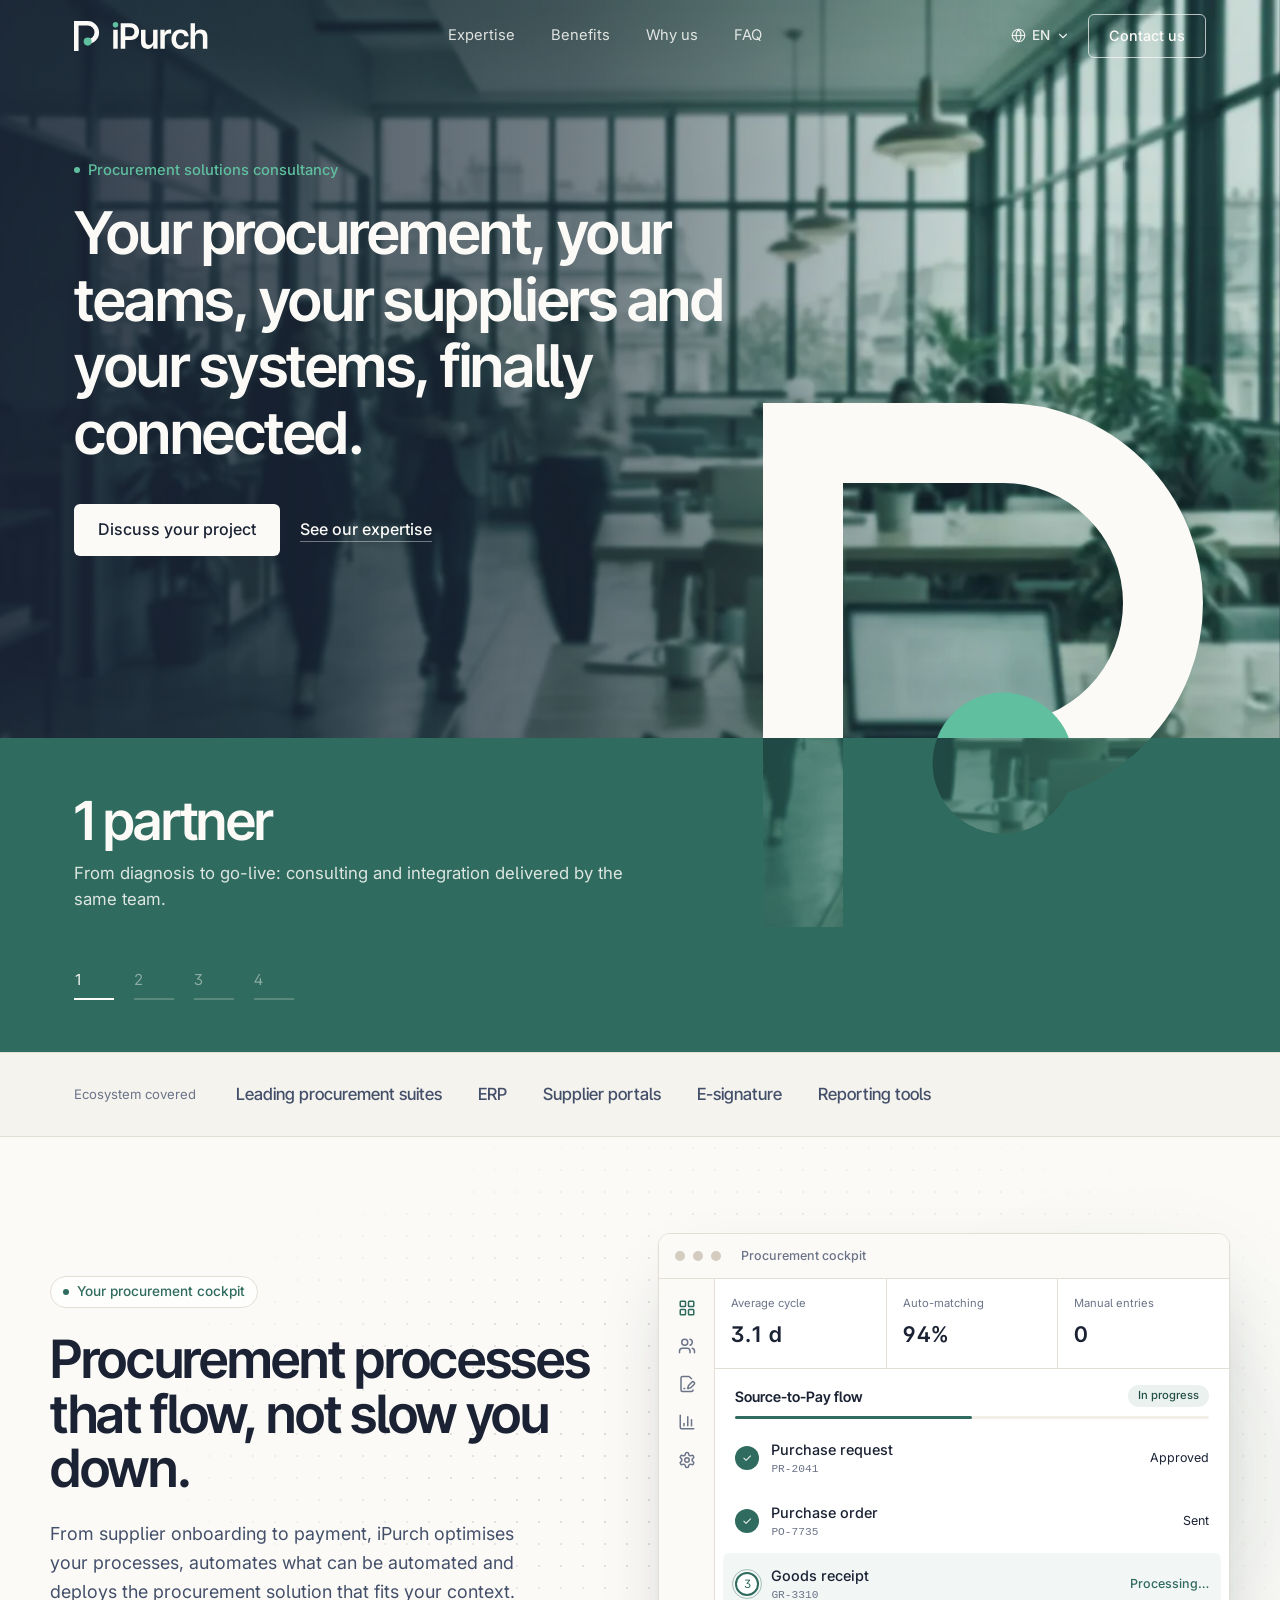
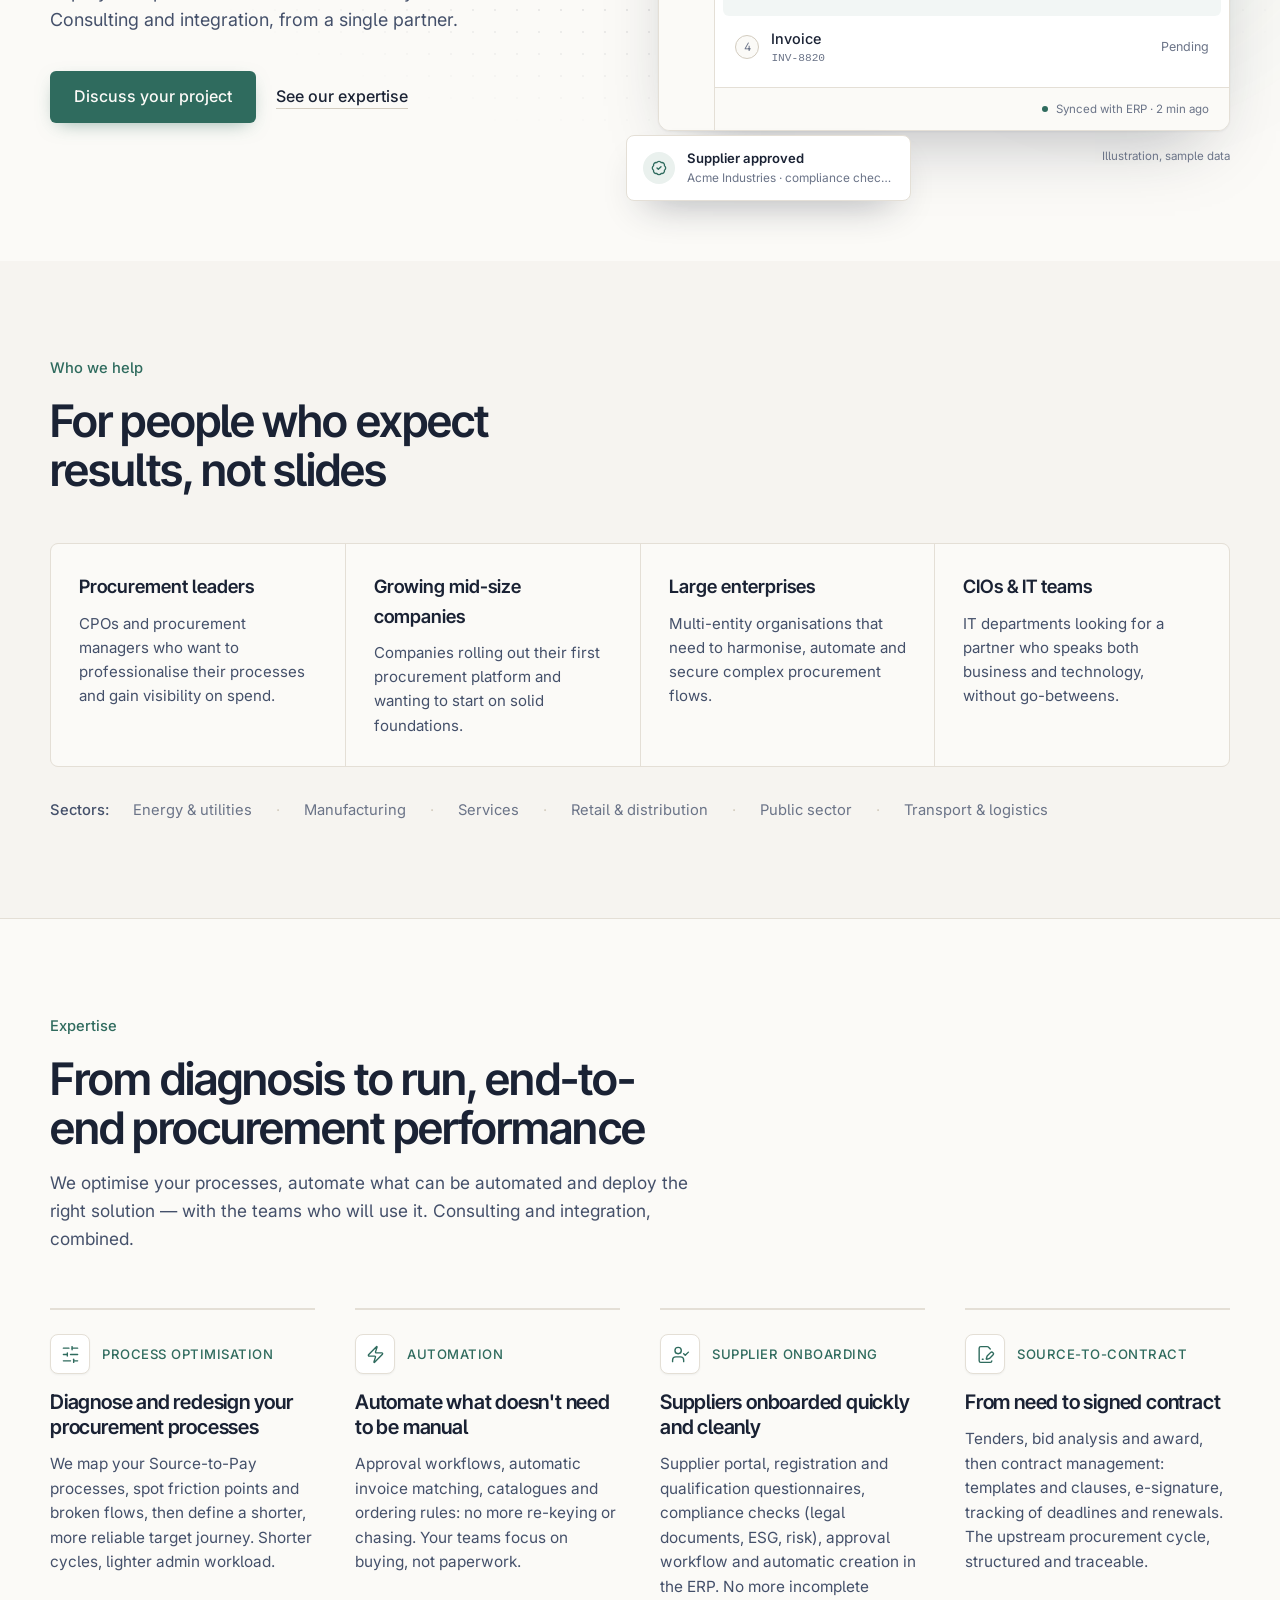
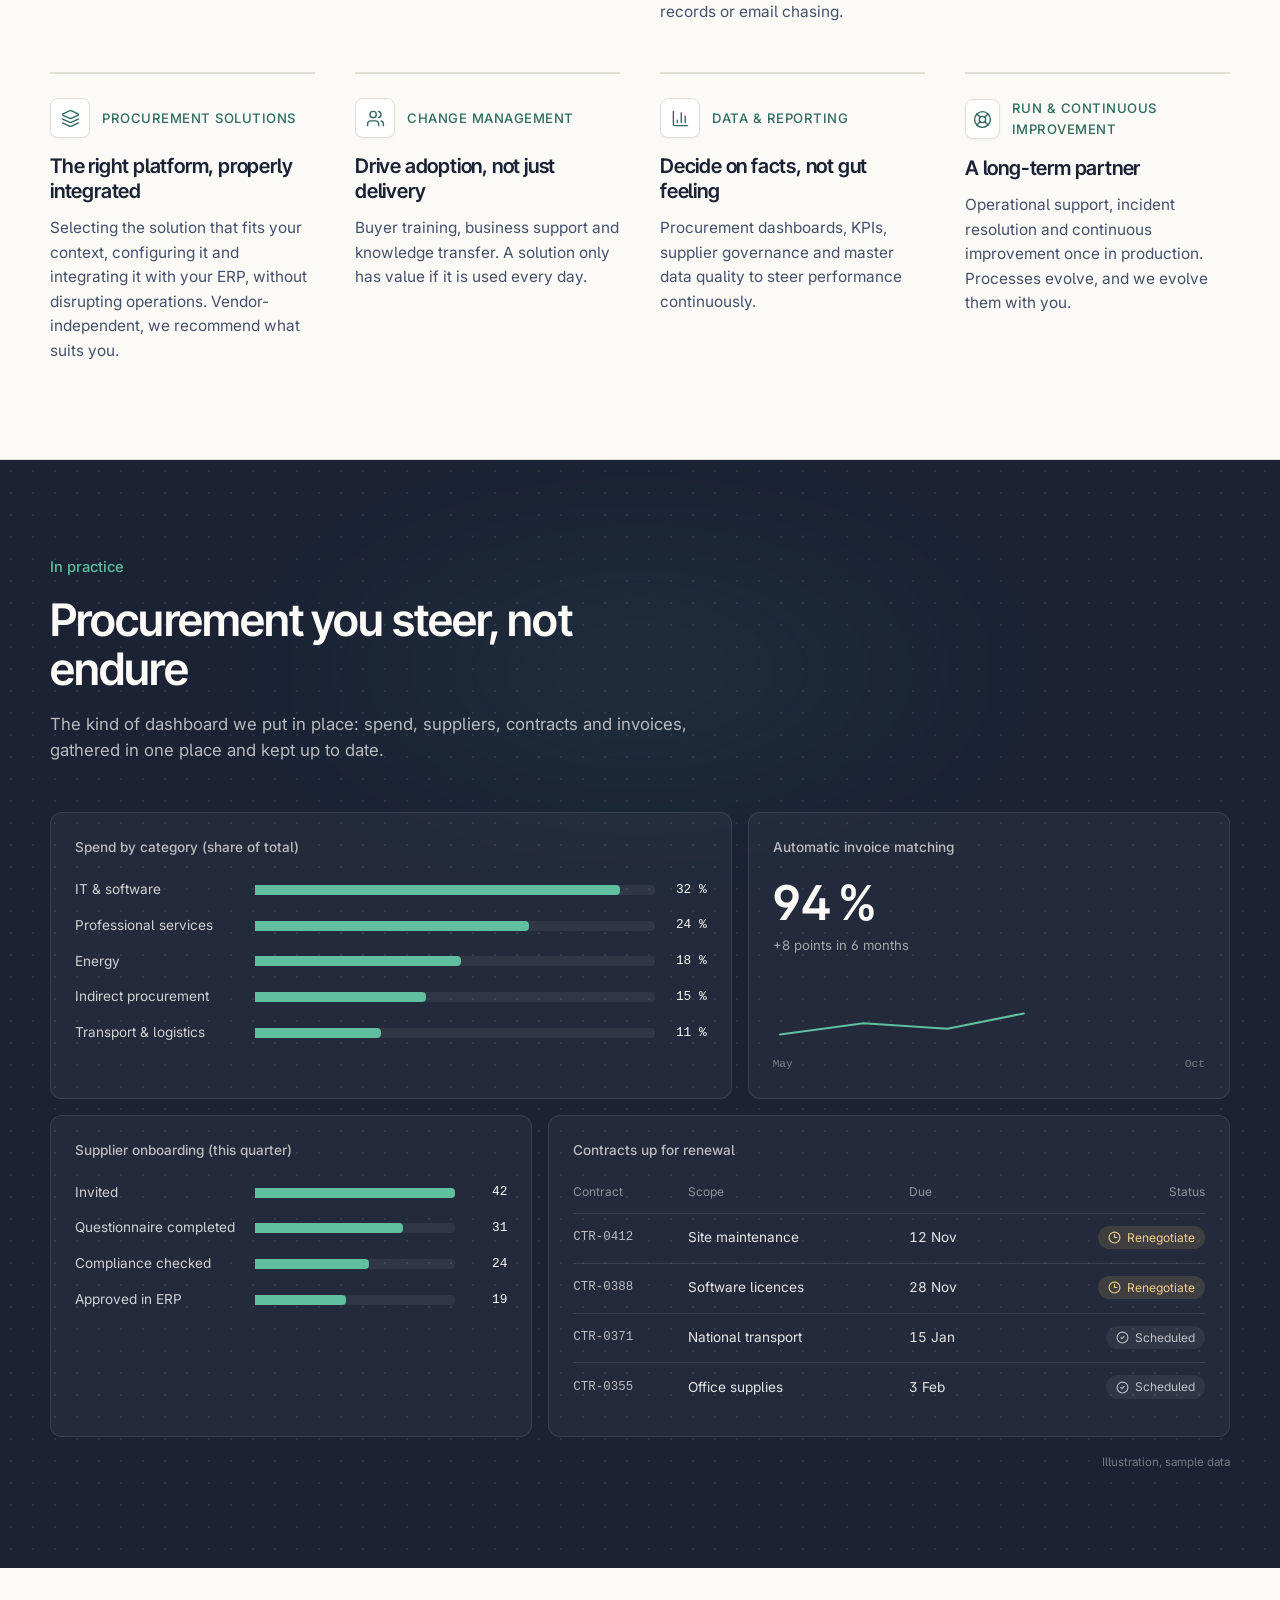
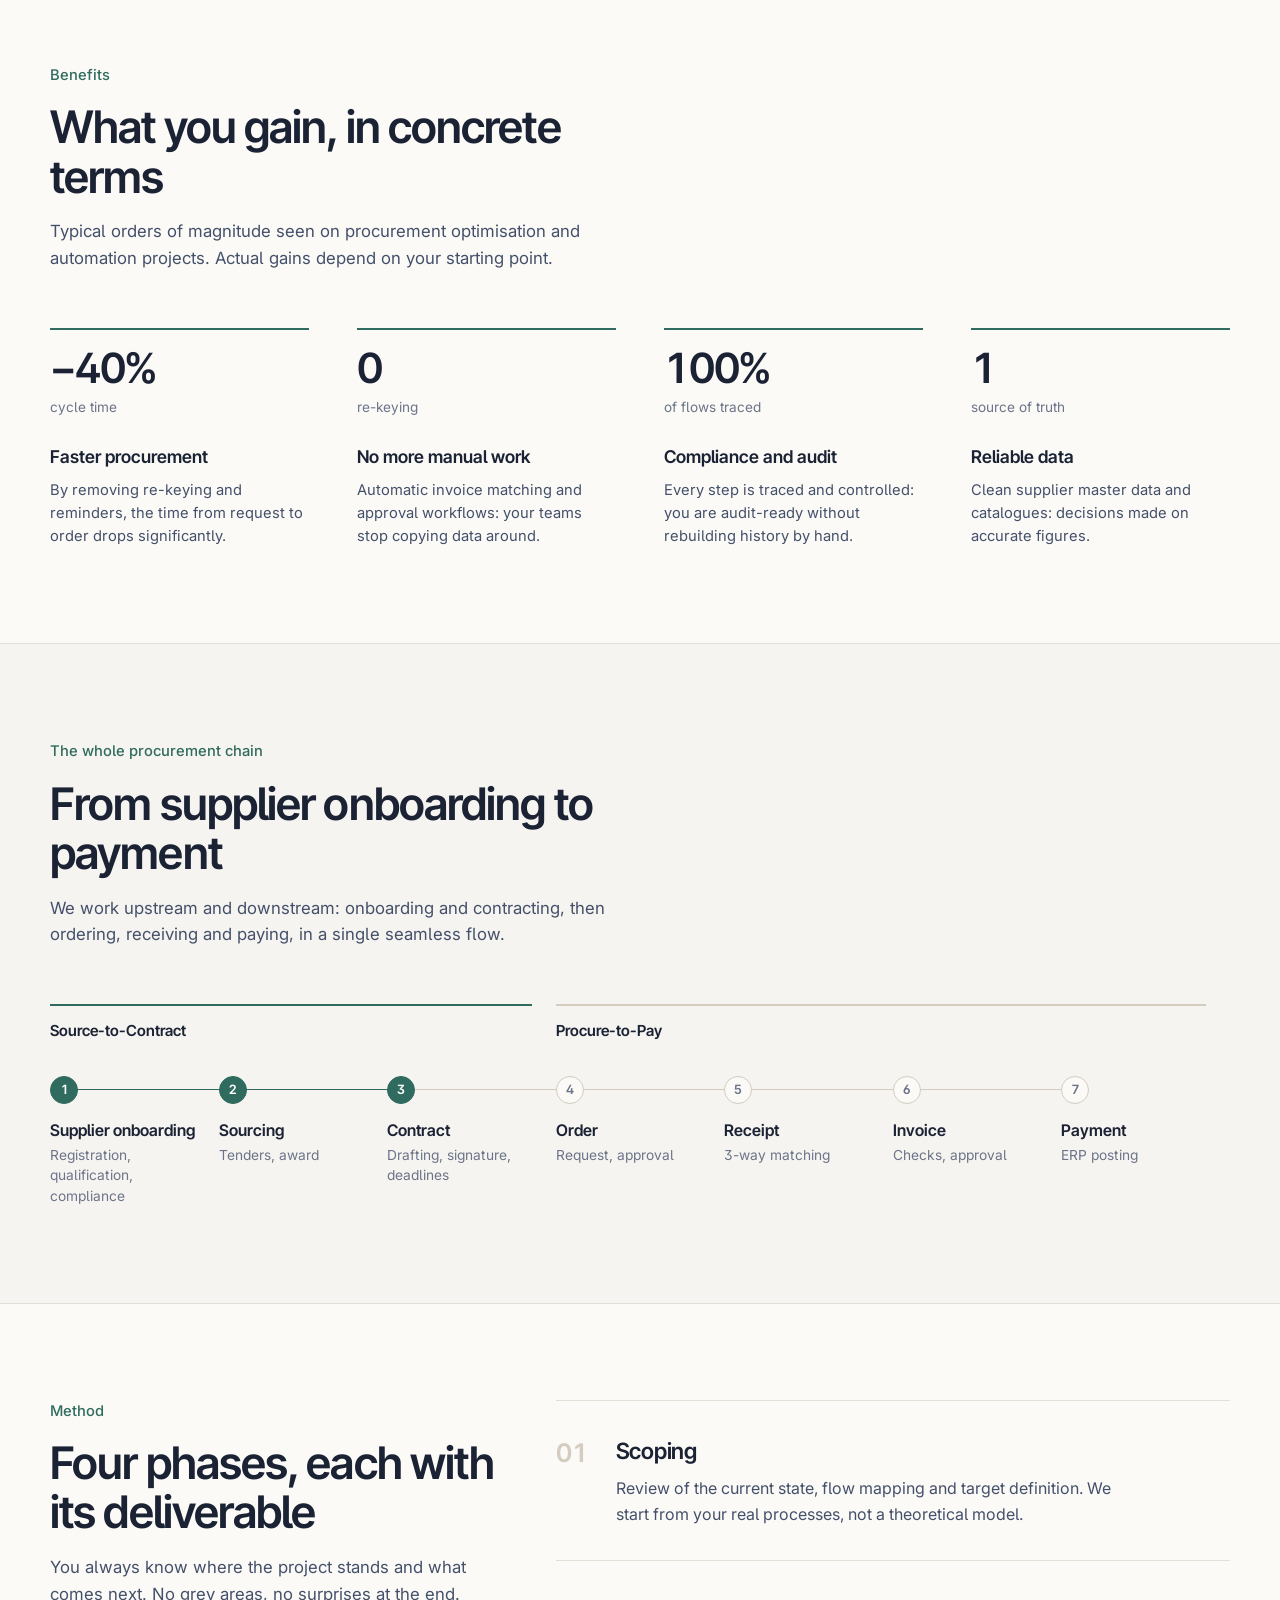
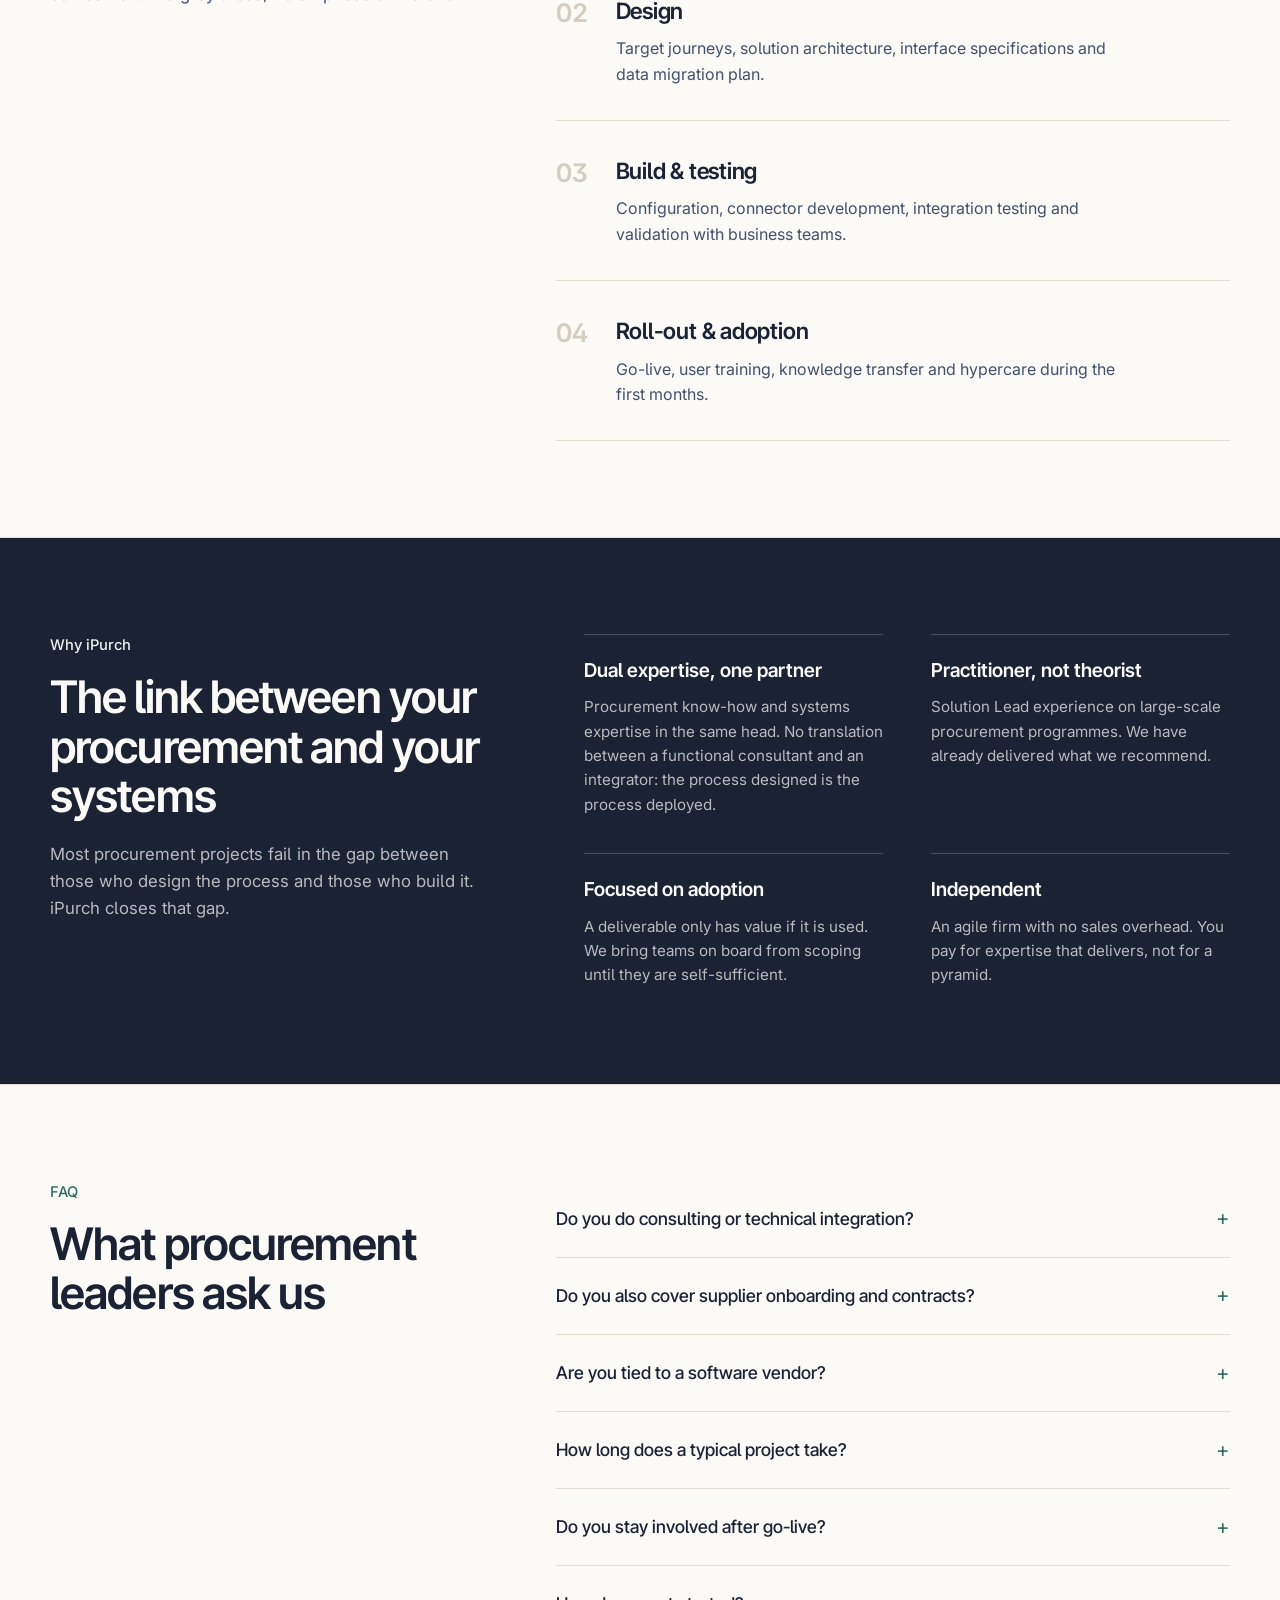
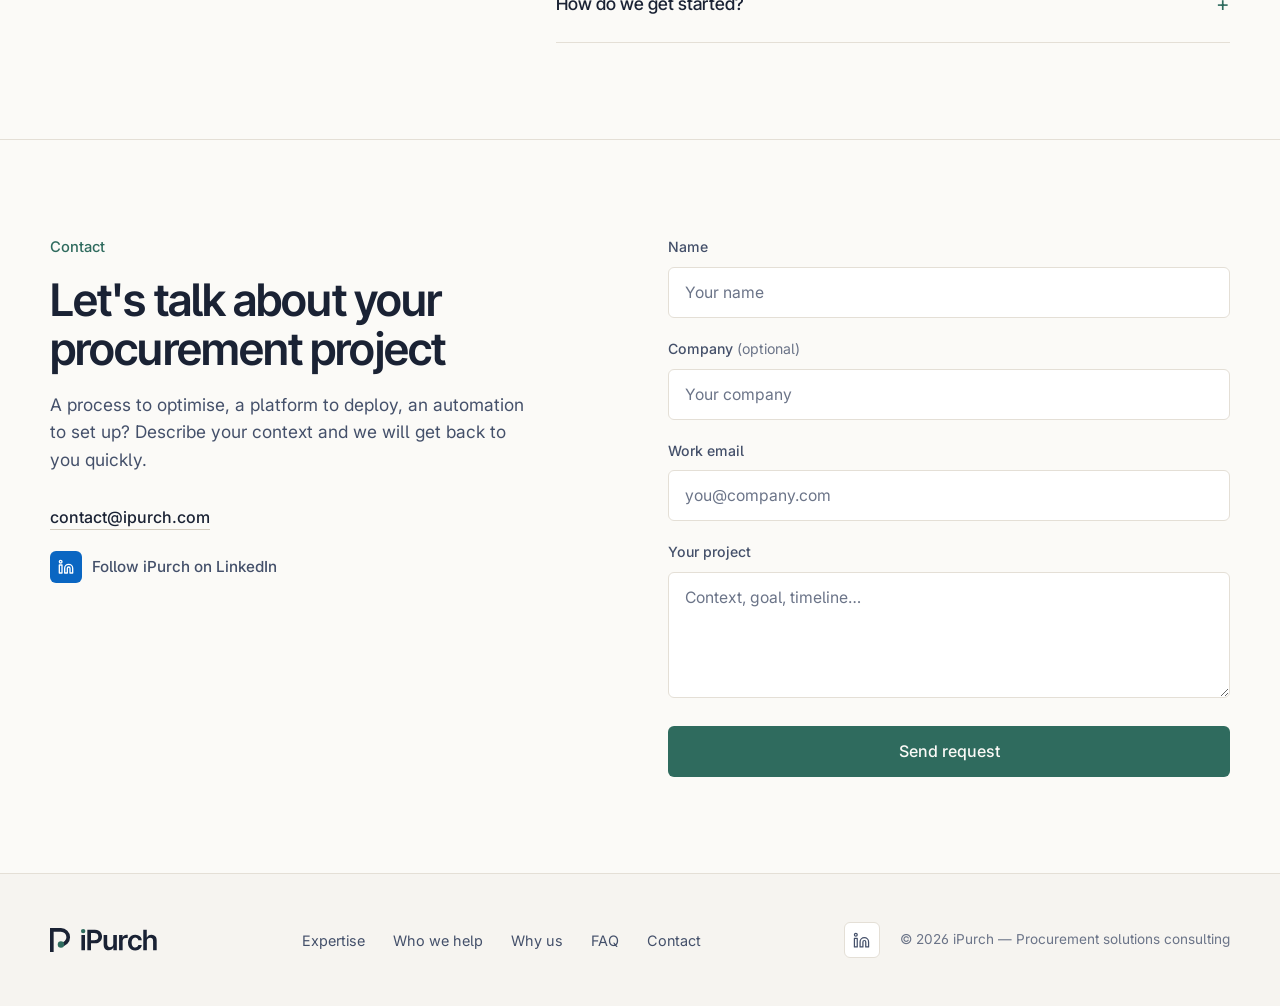
==== commit b76f90ec: "Préparation référencement : clé IndexNow, pied de page Co-Authored-By: Claude Opus 5.5 <noreply@anth" ====
--- a/index.html
+++ b/index.html
@@ -1,6 +1,6 @@
-<!DOCTYPE html><html lang="fr" dir="ltr"><head><meta charSet="utf-8"/><meta name="viewport" content="width=device-width, initial-scale=1"/><link rel="preload" as="image" href="/logo-ipurch-sombre.svg"/><link rel="preload" as="image" href="/ambiance-bureau.webp" fetchPriority="high"/><link rel="preload" as="image" href="/logo-ipurch.svg"/><link rel="stylesheet" href="/_next/static/css/3f86336d26932321.css" data-precedence="next"/><link rel="preload" as="script" fetchPriority="low" href="/_next/static/chunks/webpack-db0a529a99835594.js"/><script src="/_next/static/chunks/4bd1b696-1aecb718b7a33d29.js" async=""></script><script src="/_next/static/chunks/517-3b5f5d968b87747b.js" async=""></script><script src="/_next/static/chunks/main-app-0bca6ce884f73577.js" async=""></script><script src="/_next/static/chunks/46-c8b74671e36ad352.js" async=""></script><script src="/_next/static/chunks/app/(fr)/page-25030b8e96cf4c06.js" async=""></script><link rel="preconnect" href="https://fonts.googleapis.com"/><link rel="preconnect" href="https://fonts.gstatic.com" crossorigin="anonymous"/><title>iPurch — Conseil en solutions achats</title><meta name="description" content="iPurch optimise, automatise et déploie vos process achats, de l&#x27;onboarding fournisseur au paiement. Conseil et intégration de solutions achats, réunis."/><meta name="keywords" content="conseil achats,solutions achats,e-procurement,automatisation achats,Source-to-Pay,Source-to-Contract,onboarding fournisseurs,gestion des contrats,optimisation process achats"/><link rel="canonical" href="https://ipurch.com/"/><link rel="alternate" hrefLang="fr" href="https://ipurch.com/"/><link rel="alternate" hrefLang="en" href="https://ipurch.com/en/"/><link rel="alternate" hrefLang="es" href="https://ipurch.com/es/"/><link rel="alternate" hrefLang="ar" href="https://ipurch.com/ar/"/><link rel="alternate" hrefLang="x-default" href="https://ipurch.com/"/><meta property="og:title" content="iPurch — Conseil en solutions achats"/><meta property="og:description" content="Optimisation, automatisation et intégration de vos process achats."/><meta property="og:url" content="https://ipurch.com/"/><meta property="og:locale" content="fr_FR"/><meta property="og:image" content="https://ipurch.com/og.png"/><meta property="og:image:width" content="1200"/><meta property="og:image:height" content="630"/><meta property="og:image:alt" content="iPurch — Conseil en solutions achats"/><meta property="og:type" content="website"/><meta name="twitter:card" content="summary_large_image"/><meta name="twitter:title" content="iPurch — Conseil en solutions achats"/><meta name="twitter:description" content="Optimisation, automatisation et intégration de vos process achats."/><meta name="twitter:image" content="https://ipurch.com/og.png"/><meta name="twitter:image:width" content="1200"/><meta name="twitter:image:height" content="630"/><meta name="twitter:image:alt" content="iPurch — Conseil en solutions achats"/><link rel="icon" href="/icon.svg" type="image/svg+xml"/><link rel="apple-touch-icon" href="/apple-icon.png"/><script>(function(){try{var h=location.hash,s=null;try{s=localStorage.getItem('ipurch-lang')}catch(e){}
+<!DOCTYPE html><html lang="fr" dir="ltr"><head><meta charSet="utf-8"/><meta name="viewport" content="width=device-width, initial-scale=1"/><link rel="preload" as="image" href="/logo-ipurch-sombre.svg"/><link rel="preload" as="image" href="/ambiance-bureau.webp" fetchPriority="high"/><link rel="preload" as="image" href="/logo-ipurch.svg"/><link rel="stylesheet" href="/_next/static/css/10e67587399e607d.css" data-precedence="next"/><link rel="preload" as="script" fetchPriority="low" href="/_next/static/chunks/webpack-db0a529a99835594.js"/><script src="/_next/static/chunks/4bd1b696-1aecb718b7a33d29.js" async=""></script><script src="/_next/static/chunks/517-3b5f5d968b87747b.js" async=""></script><script src="/_next/static/chunks/main-app-0bca6ce884f73577.js" async=""></script><script src="/_next/static/chunks/46-85042d352ef7d2ef.js" async=""></script><script src="/_next/static/chunks/app/(fr)/page-25030b8e96cf4c06.js" async=""></script><link rel="preconnect" href="https://fonts.googleapis.com"/><link rel="preconnect" href="https://fonts.gstatic.com" crossorigin="anonymous"/><title>iPurch — Conseil en solutions achats</title><meta name="description" content="iPurch optimise, automatise et déploie vos process achats, de l&#x27;onboarding fournisseur au paiement. Conseil et intégration de solutions achats, réunis."/><meta name="keywords" content="conseil achats,solutions achats,e-procurement,automatisation achats,Source-to-Pay,Source-to-Contract,onboarding fournisseurs,gestion des contrats,optimisation process achats"/><link rel="canonical" href="https://ipurch.com/"/><link rel="alternate" hrefLang="fr" href="https://ipurch.com/"/><link rel="alternate" hrefLang="en" href="https://ipurch.com/en/"/><link rel="alternate" hrefLang="es" href="https://ipurch.com/es/"/><link rel="alternate" hrefLang="ar" href="https://ipurch.com/ar/"/><link rel="alternate" hrefLang="x-default" href="https://ipurch.com/"/><meta property="og:title" content="iPurch — Conseil en solutions achats"/><meta property="og:description" content="Optimisation, automatisation et intégration de vos process achats."/><meta property="og:url" content="https://ipurch.com/"/><meta property="og:locale" content="fr_FR"/><meta property="og:image" content="https://ipurch.com/og.png"/><meta property="og:image:width" content="1200"/><meta property="og:image:height" content="630"/><meta property="og:image:alt" content="iPurch — Conseil en solutions achats"/><meta property="og:type" content="website"/><meta name="twitter:card" content="summary_large_image"/><meta name="twitter:title" content="iPurch — Conseil en solutions achats"/><meta name="twitter:description" content="Optimisation, automatisation et intégration de vos process achats."/><meta name="twitter:image" content="https://ipurch.com/og.png"/><meta name="twitter:image:width" content="1200"/><meta name="twitter:image:height" content="630"/><meta name="twitter:image:alt" content="iPurch — Conseil en solutions achats"/><link rel="icon" href="/icon.svg" type="image/svg+xml"/><link rel="apple-touch-icon" href="/apple-icon.png"/><script>(function(){try{var h=location.hash,s=null;try{s=localStorage.getItem('ipurch-lang')}catch(e){}
 if(s){if(s!=='fr'&&/^(en|es|ar)$/.test(s))location.replace('/'+s+'/'+h);return}
 var ls=navigator.languages&&navigator.languages.length?navigator.languages:[navigator.language||''];
 for(var i=0;i<ls.length;i++){var c=String(ls[i]).slice(0,2).toLowerCase();
 if(c==='fr')return;if(c==='en'||c==='es'||c==='ar'){location.replace('/'+c+'/'+h);return}}
-location.replace('/en/'+h)}catch(e){}})();</script><script type="application/ld+json">{"@context":"https://schema.org","@graph":[{"@type":"ProfessionalService","@id":"https://ipurch.com/#organization","name":"iPurch","legalName":"IPURCH","url":"https://ipurch.com","logo":"https://ipurch.com/apple-icon.png","image":"https://ipurch.com/og.png","email":"contact@ipurch.com","description":"iPurch optimise, automatise et déploie vos process achats, de l'onboarding fournisseur au paiement. Conseil et intégration de solutions achats, réunis.","address":{"@type":"PostalAddress","addressLocality":"Colombes","postalCode":"92700","addressCountry":"FR"},"areaServed":["FR","EU","MA","ES","AE"],"knowsLanguage":["fr","en","es","ar"],"sameAs":["https://www.linkedin.com/company/146765426/"]},{"@type":"WebSite","@id":"https://ipurch.com/#website","url":"https://ipurch.com/","name":"iPurch","inLanguage":"fr","publisher":{"@id":"https://ipurch.com/#organization"}}]}</script><link href="https://fonts.googleapis.com/css2?family=Inter+Tight:wght@400;500;600;700&amp;family=Inter:wght@400;500;600&amp;display=swap" rel="stylesheet"/><script src="/_next/static/chunks/polyfills-42372ed130431b0a.js" noModule=""></script></head><body class="font-sans"><nav class="fixed inset-x-0 top-0 z-50 transition-colors duration-300 border-b border-transparent"><div class="mx-auto flex h-[72px] max-w-[1180px] items-center justify-between gap-4 px-6"><a href="#top" aria-label="iPurch, retour en haut de page" dir="ltr"><img src="/logo-ipurch-sombre.svg" alt="iPurch" width="136" height="30" class="block h-[26px] w-auto sm:h-[30px]"/></a><div class="hidden items-center gap-9 text-[0.92rem] transition-colors lg:flex text-paper/85"><a href="#expertises" class="transition-colors hover:text-paper">Expertises</a><a href="#benefices" class="transition-colors hover:text-paper">Bénéfices</a><a href="#pourquoi" class="transition-colors hover:text-paper">Pourquoi nous</a><a href="#faq" class="transition-colors hover:text-paper">FAQ</a></div><div class="flex items-center gap-2"><div class="relative"><button type="button" aria-expanded="false" aria-haspopup="menu" aria-label="Langue : Français" class="flex items-center gap-1.5 rounded-md px-2.5 py-[9px] text-[0.85rem] font-medium transition-colors text-paper/90 hover:bg-white/10"><svg xmlns="http://www.w3.org/2000/svg" width="15" height="15" viewBox="0 0 24 24" fill="none" stroke="currentColor" stroke-width="1.75" stroke-linecap="round" stroke-linejoin="round" class="lucide lucide-globe" aria-hidden="true"><circle cx="12" cy="12" r="10"></circle><path d="M12 2a14.5 14.5 0 0 0 0 20 14.5 14.5 0 0 0 0-20"></path><path d="M2 12h20"></path></svg>FR<svg xmlns="http://www.w3.org/2000/svg" width="14" height="14" viewBox="0 0 24 24" fill="none" stroke="currentColor" stroke-width="2" stroke-linecap="round" stroke-linejoin="round" class="lucide lucide-chevron-down transition-transform" aria-hidden="true"><path d="m6 9 6 6 6-6"></path></svg></button></div><a href="#contact" class="whitespace-nowrap rounded-md px-4 py-[9px] text-[0.88rem] font-medium transition-colors sm:px-5 sm:text-[0.9rem] border border-paper/70 text-paper hover:bg-paper hover:text-ink">Nous contacter</a></div></div></nav><main class="relative z-[1]"><header id="top" class="relative [--W:150px] [--H:calc(var(--W)*1.19)] [--OV:calc(var(--H)*0.36)] sm:[--W:300px] lg:[--W:440px]"><div class="relative h-[clamp(560px,82vh,780px)] overflow-hidden bg-ink"><img src="/ambiance-bureau.webp" alt="" fetchPriority="high" class="kenburns absolute inset-0 h-[115%] w-full object-cover object-[50%_40%]"/><div class="hero-shade absolute inset-0" aria-hidden="true"></div><div class="relative mx-auto flex h-full max-w-[1180px] flex-col justify-center px-6 pb-[calc(var(--OV)*0.55)] pt-20"><p class="load-rise mb-5 inline-flex items-center gap-2 text-[0.92rem] font-medium text-[#5FBF9F]"><span class="h-1.5 w-1.5 rounded-full bg-[#5FBF9F]" aria-hidden="true"></span>Cabinet de conseil en solutions achats</p><h1 class="mb-9 max-w-[19ch] font-display text-[clamp(2.1rem,4.6vw,3.8rem)] font-semibold leading-[1.05] tracking-[-0.025em] text-paper" aria-label="Vos achats, vos équipes, vos fournisseurs et vos systèmes, enfin reliés."><span class="inline-block overflow-hidden pb-[0.08em] align-bottom" aria-hidden="true"><span class="inline-block transition-[transform,opacity] duration-700 ease-out" style="transform:translateY(105%);opacity:0;transition-delay:150ms">Vos</span> </span><span class="inline-block overflow-hidden pb-[0.08em] align-bottom" aria-hidden="true"><span class="inline-block transition-[transform,opacity] duration-700 ease-out" style="transform:translateY(105%);opacity:0;transition-delay:205ms">achats,</span> </span><span class="inline-block overflow-hidden pb-[0.08em] align-bottom" aria-hidden="true"><span class="inline-block transition-[transform,opacity] duration-700 ease-out" style="transform:translateY(105%);opacity:0;transition-delay:260ms">vos</span> </span><span class="inline-block overflow-hidden pb-[0.08em] align-bottom" aria-hidden="true"><span class="inline-block transition-[transform,opacity] duration-700 ease-out" style="transform:translateY(105%);opacity:0;transition-delay:315ms">équipes,</span> </span><span class="inline-block overflow-hidden pb-[0.08em] align-bottom" aria-hidden="true"><span class="inline-block transition-[transform,opacity] duration-700 ease-out" style="transform:translateY(105%);opacity:0;transition-delay:370ms">vos</span> </span><span class="inline-block overflow-hidden pb-[0.08em] align-bottom" aria-hidden="true"><span class="inline-block transition-[transform,opacity] duration-700 ease-out" style="transform:translateY(105%);opacity:0;transition-delay:425ms">fournisseurs</span> </span><span class="inline-block overflow-hidden pb-[0.08em] align-bottom" aria-hidden="true"><span class="inline-block transition-[transform,opacity] duration-700 ease-out" style="transform:translateY(105%);opacity:0;transition-delay:480ms">et</span> </span><span class="inline-block overflow-hidden pb-[0.08em] align-bottom" aria-hidden="true"><span class="inline-block transition-[transform,opacity] duration-700 ease-out" style="transform:translateY(105%);opacity:0;transition-delay:535ms">vos</span> </span><span class="inline-block overflow-hidden pb-[0.08em] align-bottom" aria-hidden="true"><span class="inline-block transition-[transform,opacity] duration-700 ease-out" style="transform:translateY(105%);opacity:0;transition-delay:590ms">systèmes,</span> </span><span class="inline-block overflow-hidden pb-[0.08em] align-bottom" aria-hidden="true"><span class="inline-block transition-[transform,opacity] duration-700 ease-out" style="transform:translateY(105%);opacity:0;transition-delay:645ms">enfin</span> </span><span class="inline-block overflow-hidden pb-[0.08em] align-bottom" aria-hidden="true"><span class="inline-block transition-[transform,opacity] duration-700 ease-out" style="transform:translateY(105%);opacity:0;transition-delay:700ms">reliés.</span></span></h1><div class="load-rise flex flex-wrap items-center gap-5" style="animation-delay:0.9s"><a href="#contact" class="rounded-md bg-paper px-6 py-[13px] font-medium text-ink transition-colors hover:bg-[#5FBF9F]">Parler de votre projet</a><a href="#expertises" class="font-medium text-paper underline decoration-paper/40 underline-offset-[6px] transition-colors hover:decoration-[#5FBF9F]">Voir nos expertises</a></div></div><div class="pointer-events-none absolute end-[6%] h-[var(--H)] w-[var(--W)]" style="bottom:calc(var(--OV) * -1)"><svg viewBox="9 6 30.25 36" class="block h-full w-full overflow-visible" aria-hidden="true"><path d="M11.75 42V8.75H25.5A11 11 0 0 1 25.5 30.75" fill="none" stroke="#FBFAF7" stroke-width="5.5" stroke-linejoin="miter" pathLength="1" style="stroke-dasharray:1;stroke-dashoffset:1;transition:stroke-dashoffset 1.8s cubic-bezier(.65,0,.35,1) .3s"></path><circle cx="25.5" cy="30.75" r="4.84" fill="#5FBF9F" style="transform-origin:25.5px 30.75px;transform:scale(0);transition:transform .6s cubic-bezier(.34,1.56,.64,1) 1.9s"></circle></svg></div></div><div class="relative overflow-hidden bg-pine text-paper"><div class="pointer-events-none absolute end-[6%] h-[var(--H)] w-[var(--W)] transition-opacity duration-1000" style="top:calc((var(--H) - var(--OV)) * -1);background-image:url(/ambiance-bureau.webp);background-size:cover;background-position:center;-webkit-mask-image:url(/symbole-masque.svg);mask-image:url(/symbole-masque.svg);-webkit-mask-size:100% 100%;mask-size:100% 100%;opacity:0;transition-delay:1.8s" aria-hidden="true"></div><div class="relative mx-auto max-w-[1180px] px-6 pb-12 pt-[calc(var(--OV)+36px)] sm:pe-[calc(var(--W)+8%)] sm:pt-14"><div class="relative min-h-[190px] sm:min-h-[150px]" aria-live="polite"><div class="absolute inset-0 transition-[opacity,transform] duration-700 ease-out" style="opacity:1;transform:translateY(0);pointer-events:auto" aria-hidden="false"><div class="mb-3 font-display text-[clamp(2.2rem,4.2vw,3.4rem)] font-semibold leading-none tracking-[-0.03em]">1 interlocuteur</div><p class="max-w-[52ch] text-[1.05rem] leading-[1.55] text-paper/85">Du diagnostic à la mise en production : le conseil et l&#x27;intégration portés par la même équipe.</p></div><div class="absolute inset-0 transition-[opacity,transform] duration-700 ease-out" style="opacity:0;transform:translateY(14px);pointer-events:none" aria-hidden="true"><div class="mb-3 font-display text-[clamp(2.2rem,4.2vw,3.4rem)] font-semibold leading-none tracking-[-0.03em]">Source-to-Pay</div><p class="max-w-[52ch] text-[1.05rem] leading-[1.55] text-paper/85">De l&#x27;onboarding fournisseur au paiement, Source-to-Contract et Procure-to-Pay couverts de bout en bout.</p></div><div class="absolute inset-0 transition-[opacity,transform] duration-700 ease-out" style="opacity:0;transform:translateY(14px);pointer-events:none" aria-hidden="true"><div class="mb-3 font-display text-[clamp(2.2rem,4.2vw,3.4rem)] font-semibold leading-none tracking-[-0.03em]">Automatiser</div><p class="max-w-[52ch] text-[1.05rem] leading-[1.55] text-paper/85">Moins de saisies, moins de relances : vos flux d&#x27;achat s&#x27;enchaînent sans intervention manuelle.</p></div><div class="absolute inset-0 transition-[opacity,transform] duration-700 ease-out" style="opacity:0;transform:translateY(14px);pointer-events:none" aria-hidden="true"><div class="mb-3 font-display text-[clamp(2.2rem,4.2vw,3.4rem)] font-semibold leading-none tracking-[-0.03em]">Piloter</div><p class="max-w-[52ch] text-[1.05rem] leading-[1.55] text-paper/85">Dépenses, fournisseurs, contrats et factures réunis dans des tableaux de bord à jour en continu.</p></div></div><div class="mt-6 flex gap-5" role="tablist" aria-label="Messages"><button role="tab" aria-selected="true" aria-label="Message 1 : 1 interlocuteur" class="group w-10 pb-1 text-start font-display text-[0.95rem] tabular-nums transition-colors text-paper">1<span class="mt-1.5 block h-[2px] w-full overflow-hidden bg-paper/20"><span class="block h-full bg-paper" style="animation:slideProgress 6000ms linear forwards"></span></span></button><button role="tab" aria-selected="false" aria-label="Message 2 : Source-to-Pay" class="group w-10 pb-1 text-start font-display text-[0.95rem] tabular-nums transition-colors text-paper/45 hover:text-paper/80">2<span class="mt-1.5 block h-[2px] w-full overflow-hidden bg-paper/20"><span class="block h-full bg-paper" style="width:0%;animation:none"></span></span></button><button role="tab" aria-selected="false" aria-label="Message 3 : Automatiser" class="group w-10 pb-1 text-start font-display text-[0.95rem] tabular-nums transition-colors text-paper/45 hover:text-paper/80">3<span class="mt-1.5 block h-[2px] w-full overflow-hidden bg-paper/20"><span class="block h-full bg-paper" style="width:0%;animation:none"></span></span></button><button role="tab" aria-selected="false" aria-label="Message 4 : Piloter" class="group w-10 pb-1 text-start font-display text-[0.95rem] tabular-nums transition-colors text-paper/45 hover:text-paper/80">4<span class="mt-1.5 block h-[2px] w-full overflow-hidden bg-paper/20"><span class="block h-full bg-paper" style="width:0%;animation:none"></span></span></button></div></div></div></header><section class="border-y border-line bg-paper-2/60"><div class="mx-auto flex max-w-[1180px] flex-col gap-5 px-6 py-7 sm:flex-row sm:items-center sm:gap-10"><span class="shrink-0 text-[0.82rem] text-mute">Écosystème couvert</span><div class="flex flex-wrap items-center gap-x-9 gap-y-3"><span class="font-display text-[1.05rem] font-medium text-ink-soft">Suites achats du marché</span><span class="font-display text-[1.05rem] font-medium text-ink-soft">ERP</span><span class="font-display text-[1.05rem] font-medium text-ink-soft">Portails fournisseurs</span><span class="font-display text-[1.05rem] font-medium text-ink-soft">Signature électronique</span><span class="font-display text-[1.05rem] font-medium text-ink-soft">Outils de pilotage</span></div></div></section><section id="cockpit" class="relative overflow-hidden px-6 pb-24 pt-24"><div class="hero-grid pointer-events-none absolute inset-0" aria-hidden="true"></div><div class="pointer-events-none absolute right-[-10%] top-[8%] h-[560px] w-[560px] rounded-full opacity-60 blur-3xl" style="background:radial-gradient(circle, rgba(47,107,94,.16), transparent 65%)" aria-hidden="true"></div><div class="relative mx-auto grid max-w-[1180px] items-center gap-16 lg:grid-cols-[1fr_1.05fr]"><div><p class="reveal mb-6 inline-flex items-center gap-2 rounded-full border border-line bg-white/70 px-3 py-1 text-[0.85rem] font-medium text-pine backdrop-blur"><span class="h-1.5 w-1.5 rounded-full bg-pine" aria-hidden="true"></span>Votre cockpit achats</p><h2 class="reveal mb-6 font-display text-[clamp(2.2rem,4.2vw,3.3rem)] font-semibold leading-[1.04] tracking-[-0.025em] text-ink" style="animation-delay:0.05s">Des process achats qui tournent, pas qui ralentissent.</h2><p class="reveal mb-9 max-w-[46ch] text-[1.12rem] leading-[1.6] text-ink-soft" style="animation-delay:0.1s">De l&#x27;onboarding fournisseur au paiement, iPurch optimise vos process, automatise ce qui peut l&#x27;être et déploie la solution achats adaptée à votre contexte. Le conseil et l&#x27;intégration, par le même interlocuteur.</p><div class="reveal flex flex-wrap items-center gap-5" style="animation-delay:0.15s"><a href="#contact" class="rounded-md bg-pine px-6 py-[13px] font-medium text-paper shadow-[0_6px_20px_-8px_rgba(47,107,94,.6)] transition-colors hover:bg-pine-deep">Parler de votre projet</a><a href="#expertises" class="font-medium text-ink underline decoration-line-strong underline-offset-[6px] transition-colors hover:decoration-pine">Voir nos expertises</a></div></div><div class="reveal relative" style="animation-delay:0.2s"><div class="overflow-hidden rounded-xl border border-line bg-white shadow-[0_1px_2px_rgba(26,34,52,.05),0_30px_70px_-30px_rgba(26,34,52,.35)]"><div class="flex items-center gap-2 border-b border-line bg-paper px-4 py-3"><span class="h-2.5 w-2.5 rounded-full bg-line-strong"></span><span class="h-2.5 w-2.5 rounded-full bg-line-strong"></span><span class="h-2.5 w-2.5 rounded-full bg-line-strong"></span><span class="ms-3 text-[0.78rem] font-medium text-mute">Cockpit achats</span></div><div class="flex"><div class="hidden w-14 shrink-0 flex-col items-center gap-5 border-e border-line bg-paper py-5 text-mute sm:flex" aria-hidden="true"><svg xmlns="http://www.w3.org/2000/svg" width="18" height="18" viewBox="0 0 24 24" fill="none" stroke="currentColor" stroke-width="2" stroke-linecap="round" stroke-linejoin="round" class="lucide lucide-layout-grid text-pine"><rect width="7" height="7" x="3" y="3" rx="1"></rect><rect width="7" height="7" x="14" y="3" rx="1"></rect><rect width="7" height="7" x="14" y="14" rx="1"></rect><rect width="7" height="7" x="3" y="14" rx="1"></rect></svg><svg xmlns="http://www.w3.org/2000/svg" width="18" height="18" viewBox="0 0 24 24" fill="none" stroke="currentColor" stroke-width="2" stroke-linecap="round" stroke-linejoin="round" class="lucide lucide-users"><path d="M16 21v-2a4 4 0 0 0-4-4H6a4 4 0 0 0-4 4v2"></path><circle cx="9" cy="7" r="4"></circle><path d="M22 21v-2a4 4 0 0 0-3-3.87"></path><path d="M16 3.13a4 4 0 0 1 0 7.75"></path></svg><svg xmlns="http://www.w3.org/2000/svg" width="18" height="18" viewBox="0 0 24 24" fill="none" stroke="currentColor" stroke-width="2" stroke-linecap="round" stroke-linejoin="round" class="lucide lucide-file-pen-line"><path d="m18 5-2.414-2.414A2 2 0 0 0 14.172 2H6a2 2 0 0 0-2 2v16a2 2 0 0 0 2 2h12a2 2 0 0 0 2-2"></path><path d="M21.378 12.626a1 1 0 0 0-3.004-3.004l-4.01 4.012a2 2 0 0 0-.506.854l-.837 2.87a.5.5 0 0 0 .62.62l2.87-.837a2 2 0 0 0 .854-.506z"></path><path d="M8 18h1"></path></svg><svg xmlns="http://www.w3.org/2000/svg" width="18" height="18" viewBox="0 0 24 24" fill="none" stroke="currentColor" stroke-width="2" stroke-linecap="round" stroke-linejoin="round" class="lucide lucide-chart-column"><path d="M3 3v16a2 2 0 0 0 2 2h16"></path><path d="M18 17V9"></path><path d="M13 17V5"></path><path d="M8 17v-3"></path></svg><svg xmlns="http://www.w3.org/2000/svg" width="18" height="18" viewBox="0 0 24 24" fill="none" stroke="currentColor" stroke-width="2" stroke-linecap="round" stroke-linejoin="round" class="lucide lucide-settings"><path d="M12.22 2h-.44a2 2 0 0 0-2 2v.18a2 2 0 0 1-1 1.73l-.43.25a2 2 0 0 1-2 0l-.15-.08a2 2 0 0 0-2.73.73l-.22.38a2 2 0 0 0 .73 2.73l.15.1a2 2 0 0 1 1 1.72v.51a2 2 0 0 1-1 1.74l-.15.09a2 2 0 0 0-.73 2.73l.22.38a2 2 0 0 0 2.73.73l.15-.08a2 2 0 0 1 2 0l.43.25a2 2 0 0 1 1 1.73V20a2 2 0 0 0 2 2h.44a2 2 0 0 0 2-2v-.18a2 2 0 0 1 1-1.73l.43-.25a2 2 0 0 1 2 0l.15.08a2 2 0 0 0 2.73-.73l.22-.39a2 2 0 0 0-.73-2.73l-.15-.08a2 2 0 0 1-1-1.74v-.5a2 2 0 0 1 1-1.74l.15-.09a2 2 0 0 0 .73-2.73l-.22-.38a2 2 0 0 0-2.73-.73l-.15.08a2 2 0 0 1-2 0l-.43-.25a2 2 0 0 1-1-1.73V4a2 2 0 0 0-2-2z"></path><circle cx="12" cy="12" r="3"></circle></svg></div><div class="min-w-0 flex-1"><div class="grid grid-cols-3 border-b border-line"><div class="px-4 py-4 border-e border-line"><div class="text-[0.7rem] text-mute">Cycle moyen</div><div class="mt-1 font-display text-[1.35rem] font-semibold tabular-nums text-ink">3,1 j</div></div><div class="px-4 py-4 border-e border-line"><div class="text-[0.7rem] text-mute">Rapprochement auto</div><div class="mt-1 font-display text-[1.35rem] font-semibold tabular-nums text-ink">94 %</div></div><div class="px-4 py-4 "><div class="text-[0.7rem] text-mute">Saisies manuelles</div><div class="mt-1 font-display text-[1.35rem] font-semibold tabular-nums text-ink">0</div></div></div><div class="flex items-center justify-between px-5 pb-2 pt-4"><span class="font-display text-[0.9rem] font-semibold text-ink">Flux Source-to-Pay</span><span class="rounded-full px-2.5 py-0.5 text-[0.7rem] font-medium transition-colors duration-500 bg-pine-tint text-pine-deep">En cours</span></div><div class="mx-5 h-[3px] rounded bg-paper-2"><div class="h-full rounded bg-pine transition-[width] duration-700 ease-out" style="width:0%"></div></div><ul class="px-2 py-2"><li class="flex items-center gap-3 rounded-md px-3 py-[11px] transition-colors duration-500 bg-pine-tint/60"><span class="relative grid h-6 w-6 shrink-0 place-items-center rounded-full text-[0.72rem] transition-all duration-500 border-2 border-pine bg-white text-pine" aria-hidden="true">1<span class="absolute inset-[-5px] animate-ping rounded-full border border-pine/40"></span></span><div class="min-w-0 flex-1"><div class="text-[0.9rem] font-medium text-ink">Demande d&#x27;achat</div><div class="font-mono text-[0.7rem] text-mute">DA-2041</div></div><span class="shrink-0 text-[0.78rem] transition-colors duration-500 font-medium text-pine">En traitement…</span></li><li class="flex items-center gap-3 rounded-md px-3 py-[11px] transition-colors duration-500 "><span class="relative grid h-6 w-6 shrink-0 place-items-center rounded-full text-[0.72rem] transition-all duration-500 border border-line-strong bg-paper text-mute" aria-hidden="true">2</span><div class="min-w-0 flex-1"><div class="text-[0.9rem] font-medium text-ink">Commande émise</div><div class="font-mono text-[0.7rem] text-mute">PO-7735</div></div><span class="shrink-0 text-[0.78rem] transition-colors duration-500 text-mute">En attente</span></li><li class="flex items-center gap-3 rounded-md px-3 py-[11px] transition-colors duration-500 "><span class="relative grid h-6 w-6 shrink-0 place-items-center rounded-full text-[0.72rem] transition-all duration-500 border border-line-strong bg-paper text-mute" aria-hidden="true">3</span><div class="min-w-0 flex-1"><div class="text-[0.9rem] font-medium text-ink">Réception</div><div class="font-mono text-[0.7rem] text-mute">GR-3310</div></div><span class="shrink-0 text-[0.78rem] transition-colors duration-500 text-mute">En attente</span></li><li class="flex items-center gap-3 rounded-md px-3 py-[11px] transition-colors duration-500 "><span class="relative grid h-6 w-6 shrink-0 place-items-center rounded-full text-[0.72rem] transition-all duration-500 border border-line-strong bg-paper text-mute" aria-hidden="true">4</span><div class="min-w-0 flex-1"><div class="text-[0.9rem] font-medium text-ink">Facture</div><div class="font-mono text-[0.7rem] text-mute">INV-8820</div></div><span class="shrink-0 text-[0.78rem] transition-colors duration-500 text-mute">En attente</span></li></ul><div class="flex items-center justify-end gap-2 border-t border-line bg-paper px-5 py-3 text-[0.72rem] text-mute"><span class="h-1.5 w-1.5 rounded-full bg-pine" aria-hidden="true"></span>Synchronisé avec l&#x27;ERP · il y a 2 min</div></div></div></div><div class="float-card absolute -bottom-9 -start-8 hidden w-[285px] rounded-lg border border-line bg-white px-4 py-3 shadow-[0_18px_40px_-20px_rgba(26,34,52,.45)] md:block"><div class="flex items-center gap-3"><span class="grid h-8 w-8 shrink-0 place-items-center rounded-full bg-pine-tint text-pine" aria-hidden="true"><svg xmlns="http://www.w3.org/2000/svg" width="16" height="16" viewBox="0 0 24 24" fill="none" stroke="currentColor" stroke-width="2" stroke-linecap="round" stroke-linejoin="round" class="lucide lucide-badge-check"><path d="M3.85 8.62a4 4 0 0 1 4.78-4.77 4 4 0 0 1 6.74 0 4 4 0 0 1 4.78 4.78 4 4 0 0 1 0 6.74 4 4 0 0 1-4.77 4.78 4 4 0 0 1-6.75 0 4 4 0 0 1-4.78-4.77 4 4 0 0 1 0-6.76Z"></path><path d="m9 12 2 2 4-4"></path></svg></span><div class="min-w-0"><div class="text-[0.82rem] font-semibold text-ink">Fournisseur validé</div><div class="truncate text-[0.74rem] text-mute">Acme Industrie · conformité vérifiée</div></div></div></div><p class="mt-12 text-end text-[0.72rem] text-mute md:mt-4">Illustration, données d&#x27;exemple</p></div></div></section><section id="pour-qui" class="border-b border-line bg-paper-2/50 px-6 py-24"><div class="mx-auto max-w-[1180px]"><div class="reveal max-w-[560px]"><p class="mb-4 text-[0.92rem] font-medium text-pine">Pour qui</p><h2 class="font-display text-[clamp(1.9rem,3.6vw,2.8rem)] font-semibold leading-[1.1] tracking-[-0.02em] text-ink">Des interlocuteurs qui attendent des résultats, pas des slides</h2></div><div class="reveal mt-12 grid grid-cols-1 gap-px overflow-hidden rounded-lg border border-line bg-line sm:grid-cols-2 lg:grid-cols-4"><div class="bg-paper p-7"><h3 class="mb-2.5 font-display text-[1.15rem] font-semibold text-ink">Directions achats</h3><p class="text-[0.94rem] leading-[1.6] text-ink-soft">CPO et responsables achats qui veulent professionnaliser leurs process et gagner en visibilité sur la dépense.</p></div><div class="bg-paper p-7"><h3 class="mb-2.5 font-display text-[1.15rem] font-semibold text-ink">ETI en structuration</h3><p class="text-[0.94rem] leading-[1.6] text-ink-soft">Entreprises qui déploient une première plateforme achats et veulent partir sur des bases solides.</p></div><div class="bg-paper p-7"><h3 class="mb-2.5 font-display text-[1.15rem] font-semibold text-ink">Grands comptes</h3><p class="text-[0.94rem] leading-[1.6] text-ink-soft">Organisations multi-entités qui doivent harmoniser, automatiser et fiabiliser des flux achats complexes.</p></div><div class="bg-paper p-7"><h3 class="mb-2.5 font-display text-[1.15rem] font-semibold text-ink">DSI &amp; équipes SI</h3><p class="text-[0.94rem] leading-[1.6] text-ink-soft">Directions informatiques cherchant un partenaire capable de dialoguer métier et technique sans intermédiaire.</p></div></div><div class="reveal mt-8 flex flex-wrap items-center gap-x-6 gap-y-2 text-[0.92rem] text-mute"><span class="font-medium text-ink-soft">Secteurs :</span><span>Énergie &amp; utilities<span class="ms-6 text-line-strong">·</span></span><span>Industrie<span class="ms-6 text-line-strong">·</span></span><span>Services<span class="ms-6 text-line-strong">·</span></span><span>Retail &amp; distribution<span class="ms-6 text-line-strong">·</span></span><span>Secteur public<span class="ms-6 text-line-strong">·</span></span><span>Transport &amp; logistique</span></div></div></section><section id="expertises" class="border-b border-line px-6 py-24"><div class="mx-auto max-w-[1180px]"><div class="reveal max-w-[640px]"><p class="mb-4 text-[0.92rem] font-medium text-pine">Expertises</p><h2 class="mb-4 font-display text-[clamp(1.9rem,3.6vw,2.8rem)] font-semibold leading-[1.1] tracking-[-0.02em] text-ink">Du diagnostic au run, la performance achats de bout en bout</h2><p class="text-[1.08rem] leading-[1.6] text-ink-soft">Nous optimisons vos process, automatisons ce qui peut l&#x27;être et déployons la bonne solution — avec les équipes qui l&#x27;utiliseront. Conseil et intégration, réunis.</p></div><div class="reveal mt-14 grid grid-cols-1 gap-x-10 gap-y-12 sm:grid-cols-2 lg:grid-cols-4"><div class="group border-t-2 border-line pt-6 transition-colors duration-300 hover:border-pine"><div class="mb-4 flex items-center gap-3"><span class="grid h-10 w-10 place-items-center rounded-lg border border-line bg-white text-pine shadow-[0_1px_2px_rgba(26,34,52,.05)] transition-colors duration-300 group-hover:border-pine group-hover:bg-pine group-hover:text-white" aria-hidden="true"><svg xmlns="http://www.w3.org/2000/svg" width="19" height="19" viewBox="0 0 24 24" fill="none" stroke="currentColor" stroke-width="1.75" stroke-linecap="round" stroke-linejoin="round" class="lucide lucide-sliders-horizontal"><line x1="21" x2="14" y1="4" y2="4"></line><line x1="10" x2="3" y1="4" y2="4"></line><line x1="21" x2="12" y1="12" y2="12"></line><line x1="8" x2="3" y1="12" y2="12"></line><line x1="21" x2="16" y1="20" y2="20"></line><line x1="12" x2="3" y1="20" y2="20"></line><line x1="14" x2="14" y1="2" y2="6"></line><line x1="8" x2="8" y1="10" y2="14"></line><line x1="16" x2="16" y1="18" y2="22"></line></svg></span><p class="text-[0.82rem] font-medium uppercase tracking-[0.04em] text-pine">Optimisation des process</p></div><h3 class="mb-3 font-display text-[1.25rem] font-semibold leading-[1.25] tracking-[-0.01em] text-ink">Diagnostiquer et réinventer vos process achats</h3><p class="text-[0.96rem] leading-[1.6] text-ink-soft">Nous cartographions vos process Source-to-Pay, repérons les points de friction et les ruptures de flux, puis redéfinissons un parcours cible plus court et plus fiable. Des cycles raccourcis, une charge administrative allégée.</p></div><div class="group border-t-2 border-line pt-6 transition-colors duration-300 hover:border-pine"><div class="mb-4 flex items-center gap-3"><span class="grid h-10 w-10 place-items-center rounded-lg border border-line bg-white text-pine shadow-[0_1px_2px_rgba(26,34,52,.05)] transition-colors duration-300 group-hover:border-pine group-hover:bg-pine group-hover:text-white" aria-hidden="true"><svg xmlns="http://www.w3.org/2000/svg" width="19" height="19" viewBox="0 0 24 24" fill="none" stroke="currentColor" stroke-width="1.75" stroke-linecap="round" stroke-linejoin="round" class="lucide lucide-zap"><path d="M4 14a1 1 0 0 1-.78-1.63l9.9-10.2a.5.5 0 0 1 .86.46l-1.92 6.02A1 1 0 0 0 13 10h7a1 1 0 0 1 .78 1.63l-9.9 10.2a.5.5 0 0 1-.86-.46l1.92-6.02A1 1 0 0 0 11 14z"></path></svg></span><p class="text-[0.82rem] font-medium uppercase tracking-[0.04em] text-pine">Automatisation</p></div><h3 class="mb-3 font-display text-[1.25rem] font-semibold leading-[1.25] tracking-[-0.01em] text-ink">Automatiser ce qui n&#x27;a pas à être manuel</h3><p class="text-[0.96rem] leading-[1.6] text-ink-soft">Workflows d&#x27;approbation, rapprochement automatique des factures, catalogues et règles de commande : fini les ressaisies et les relances. Vos équipes se concentrent sur l&#x27;achat, pas sur l&#x27;administratif.</p></div><div class="group border-t-2 border-line pt-6 transition-colors duration-300 hover:border-pine"><div class="mb-4 flex items-center gap-3"><span class="grid h-10 w-10 place-items-center rounded-lg border border-line bg-white text-pine shadow-[0_1px_2px_rgba(26,34,52,.05)] transition-colors duration-300 group-hover:border-pine group-hover:bg-pine group-hover:text-white" aria-hidden="true"><svg xmlns="http://www.w3.org/2000/svg" width="19" height="19" viewBox="0 0 24 24" fill="none" stroke="currentColor" stroke-width="1.75" stroke-linecap="round" stroke-linejoin="round" class="lucide lucide-user-check"><path d="M16 21v-2a4 4 0 0 0-4-4H6a4 4 0 0 0-4 4v2"></path><circle cx="9" cy="7" r="4"></circle><polyline points="16 11 18 13 22 9"></polyline></svg></span><p class="text-[0.82rem] font-medium uppercase tracking-[0.04em] text-pine">Onboarding fournisseurs</p></div><h3 class="mb-3 font-display text-[1.25rem] font-semibold leading-[1.25] tracking-[-0.01em] text-ink">Des fournisseurs référencés vite et proprement</h3><p class="text-[0.96rem] leading-[1.6] text-ink-soft">Portail fournisseur, questionnaires d&#x27;enregistrement et de qualification, contrôles de conformité (documents légaux, RSE, risques), workflow de validation et création automatique dans l&#x27;ERP. Fini les fiches incomplètes et les relances par mail.</p></div><div class="group border-t-2 border-line pt-6 transition-colors duration-300 hover:border-pine"><div class="mb-4 flex items-center gap-3"><span class="grid h-10 w-10 place-items-center rounded-lg border border-line bg-white text-pine shadow-[0_1px_2px_rgba(26,34,52,.05)] transition-colors duration-300 group-hover:border-pine group-hover:bg-pine group-hover:text-white" aria-hidden="true"><svg xmlns="http://www.w3.org/2000/svg" width="19" height="19" viewBox="0 0 24 24" fill="none" stroke="currentColor" stroke-width="1.75" stroke-linecap="round" stroke-linejoin="round" class="lucide lucide-file-pen-line"><path d="m18 5-2.414-2.414A2 2 0 0 0 14.172 2H6a2 2 0 0 0-2 2v16a2 2 0 0 0 2 2h12a2 2 0 0 0 2-2"></path><path d="M21.378 12.626a1 1 0 0 0-3.004-3.004l-4.01 4.012a2 2 0 0 0-.506.854l-.837 2.87a.5.5 0 0 0 .62.62l2.87-.837a2 2 0 0 0 .854-.506z"></path><path d="M8 18h1"></path></svg></span><p class="text-[0.82rem] font-medium uppercase tracking-[0.04em] text-pine">Source-to-Contract</p></div><h3 class="mb-3 font-display text-[1.25rem] font-semibold leading-[1.25] tracking-[-0.01em] text-ink">Du besoin au contrat signé</h3><p class="text-[0.96rem] leading-[1.6] text-ink-soft">Appels d&#x27;offres, analyse des réponses et attribution, puis gestion contractuelle : modèles et clauses, signature électronique, suivi des échéances et des renouvellements. Le cycle amont des achats, structuré et tracé.</p></div><div class="group border-t-2 border-line pt-6 transition-colors duration-300 hover:border-pine"><div class="mb-4 flex items-center gap-3"><span class="grid h-10 w-10 place-items-center rounded-lg border border-line bg-white text-pine shadow-[0_1px_2px_rgba(26,34,52,.05)] transition-colors duration-300 group-hover:border-pine group-hover:bg-pine group-hover:text-white" aria-hidden="true"><svg xmlns="http://www.w3.org/2000/svg" width="19" height="19" viewBox="0 0 24 24" fill="none" stroke="currentColor" stroke-width="1.75" stroke-linecap="round" stroke-linejoin="round" class="lucide lucide-layers"><path d="m12.83 2.18a2 2 0 0 0-1.66 0L2.6 6.08a1 1 0 0 0 0 1.83l8.58 3.91a2 2 0 0 0 1.66 0l8.58-3.9a1 1 0 0 0 0-1.83Z"></path><path d="m22 17.65-9.17 4.16a2 2 0 0 1-1.66 0L2 17.65"></path><path d="m22 12.65-9.17 4.16a2 2 0 0 1-1.66 0L2 12.65"></path></svg></span><p class="text-[0.82rem] font-medium uppercase tracking-[0.04em] text-pine">Solutions achats</p></div><h3 class="mb-3 font-display text-[1.25rem] font-semibold leading-[1.25] tracking-[-0.01em] text-ink">La bonne plateforme, bien intégrée</h3><p class="text-[0.96rem] leading-[1.6] text-ink-soft">Choix de la solution adaptée à votre contexte, paramétrage et intégration à votre ERP, sans rupture d&#x27;activité. Indépendants des éditeurs, nous recommandons ce qui vous convient.</p></div><div class="group border-t-2 border-line pt-6 transition-colors duration-300 hover:border-pine"><div class="mb-4 flex items-center gap-3"><span class="grid h-10 w-10 place-items-center rounded-lg border border-line bg-white text-pine shadow-[0_1px_2px_rgba(26,34,52,.05)] transition-colors duration-300 group-hover:border-pine group-hover:bg-pine group-hover:text-white" aria-hidden="true"><svg xmlns="http://www.w3.org/2000/svg" width="19" height="19" viewBox="0 0 24 24" fill="none" stroke="currentColor" stroke-width="1.75" stroke-linecap="round" stroke-linejoin="round" class="lucide lucide-users"><path d="M16 21v-2a4 4 0 0 0-4-4H6a4 4 0 0 0-4 4v2"></path><circle cx="9" cy="7" r="4"></circle><path d="M22 21v-2a4 4 0 0 0-3-3.87"></path><path d="M16 3.13a4 4 0 0 1 0 7.75"></path></svg></span><p class="text-[0.82rem] font-medium uppercase tracking-[0.04em] text-pine">Conduite du changement</p></div><h3 class="mb-3 font-display text-[1.25rem] font-semibold leading-[1.25] tracking-[-0.01em] text-ink">Faire adopter, pas seulement livrer</h3><p class="text-[0.96rem] leading-[1.6] text-ink-soft">Formation des acheteurs, accompagnement métier et transfert de compétences. Une solution n&#x27;a de valeur que si elle est utilisée au quotidien.</p></div><div class="group border-t-2 border-line pt-6 transition-colors duration-300 hover:border-pine"><div class="mb-4 flex items-center gap-3"><span class="grid h-10 w-10 place-items-center rounded-lg border border-line bg-white text-pine shadow-[0_1px_2px_rgba(26,34,52,.05)] transition-colors duration-300 group-hover:border-pine group-hover:bg-pine group-hover:text-white" aria-hidden="true"><svg xmlns="http://www.w3.org/2000/svg" width="19" height="19" viewBox="0 0 24 24" fill="none" stroke="currentColor" stroke-width="1.75" stroke-linecap="round" stroke-linejoin="round" class="lucide lucide-chart-column"><path d="M3 3v16a2 2 0 0 0 2 2h16"></path><path d="M18 17V9"></path><path d="M13 17V5"></path><path d="M8 17v-3"></path></svg></span><p class="text-[0.82rem] font-medium uppercase tracking-[0.04em] text-pine">Data &amp; pilotage</p></div><h3 class="mb-3 font-display text-[1.25rem] font-semibold leading-[1.25] tracking-[-0.01em] text-ink">Décider sur des chiffres, pas au ressenti</h3><p class="text-[0.96rem] leading-[1.6] text-ink-soft">Tableaux de bord achats, indicateurs, gouvernance fournisseurs et fiabilisation des référentiels pour piloter la performance en continu.</p></div><div class="group border-t-2 border-line pt-6 transition-colors duration-300 hover:border-pine"><div class="mb-4 flex items-center gap-3"><span class="grid h-10 w-10 place-items-center rounded-lg border border-line bg-white text-pine shadow-[0_1px_2px_rgba(26,34,52,.05)] transition-colors duration-300 group-hover:border-pine group-hover:bg-pine group-hover:text-white" aria-hidden="true"><svg xmlns="http://www.w3.org/2000/svg" width="19" height="19" viewBox="0 0 24 24" fill="none" stroke="currentColor" stroke-width="1.75" stroke-linecap="round" stroke-linejoin="round" class="lucide lucide-life-buoy"><circle cx="12" cy="12" r="10"></circle><path d="m4.93 4.93 4.24 4.24"></path><path d="m14.83 9.17 4.24-4.24"></path><path d="m14.83 14.83 4.24 4.24"></path><path d="m9.17 14.83-4.24 4.24"></path><circle cx="12" cy="12" r="4"></circle></svg></span><p class="text-[0.82rem] font-medium uppercase tracking-[0.04em] text-pine">Run &amp; amélioration continue</p></div><h3 class="mb-3 font-display text-[1.25rem] font-semibold leading-[1.25] tracking-[-0.01em] text-ink">Un partenaire sur la durée</h3><p class="text-[0.96rem] leading-[1.6] text-ink-soft">Maintien en condition opérationnelle, résolution des incidents et amélioration continue une fois en production. Les process évoluent, nous les faisons évoluer avec vous.</p></div></div></div></section><section class="relative overflow-hidden bg-ink px-6 py-24 text-paper"><div class="dark-grid pointer-events-none absolute inset-0" aria-hidden="true"></div><div class="pointer-events-none absolute left-1/2 top-0 h-[420px] w-[900px] -translate-x-1/2 rounded-full opacity-40 blur-3xl" style="background:radial-gradient(ellipse, rgba(95,191,159,.22), transparent 65%)" aria-hidden="true"></div><div class="relative mx-auto max-w-[1180px]"><div class="reveal mb-12 max-w-[640px]"><p class="mb-4 text-[0.92rem] font-medium" style="color:#5FBF9F">En pratique</p><h2 class="mb-4 font-display text-[clamp(1.9rem,3.6vw,2.8rem)] font-semibold leading-[1.1] tracking-[-0.02em]">Des achats pilotés, pas subis</h2><p class="text-[1.05rem] leading-[1.6] text-paper/70">Le type de tableau de bord que nous mettons en place : dépenses, fournisseurs, contrats et factures, réunis au même endroit et à jour en continu.</p></div><div class="grid grid-cols-1 gap-4 lg:grid-cols-12"><div class="rounded-xl border border-white/10 bg-white/[0.04] p-6 lg:col-span-7"><h3 class="mb-5 text-[0.85rem] font-medium text-paper/70">Dépenses par catégorie (part du total)</h3><ul class="space-y-3.5"><li class="grid grid-cols-[minmax(0,10.5rem)_1fr_auto] items-center gap-3"><span class="truncate text-[0.85rem] text-paper/80">IT &amp; logiciels</span><span class="h-2.5 rounded-e bg-white/[0.06]"><span class="block h-full rounded-e transition-[width] duration-1000 ease-out" style="width:0%;background:#5FBF9F;transition-delay:0ms"></span></span><span dir="ltr" class="w-10 text-end font-mono text-[0.8rem] tabular-nums text-paper">32<!-- --> %</span></li><li class="grid grid-cols-[minmax(0,10.5rem)_1fr_auto] items-center gap-3"><span class="truncate text-[0.85rem] text-paper/80">Prestations intellectuelles</span><span class="h-2.5 rounded-e bg-white/[0.06]"><span class="block h-full rounded-e transition-[width] duration-1000 ease-out" style="width:0%;background:#5FBF9F;transition-delay:90ms"></span></span><span dir="ltr" class="w-10 text-end font-mono text-[0.8rem] tabular-nums text-paper">24<!-- --> %</span></li><li class="grid grid-cols-[minmax(0,10.5rem)_1fr_auto] items-center gap-3"><span class="truncate text-[0.85rem] text-paper/80">Énergie</span><span class="h-2.5 rounded-e bg-white/[0.06]"><span class="block h-full rounded-e transition-[width] duration-1000 ease-out" style="width:0%;background:#5FBF9F;transition-delay:180ms"></span></span><span dir="ltr" class="w-10 text-end font-mono text-[0.8rem] tabular-nums text-paper">18<!-- --> %</span></li><li class="grid grid-cols-[minmax(0,10.5rem)_1fr_auto] items-center gap-3"><span class="truncate text-[0.85rem] text-paper/80">Achats généraux</span><span class="h-2.5 rounded-e bg-white/[0.06]"><span class="block h-full rounded-e transition-[width] duration-1000 ease-out" style="width:0%;background:#5FBF9F;transition-delay:270ms"></span></span><span dir="ltr" class="w-10 text-end font-mono text-[0.8rem] tabular-nums text-paper">15<!-- --> %</span></li><li class="grid grid-cols-[minmax(0,10.5rem)_1fr_auto] items-center gap-3"><span class="truncate text-[0.85rem] text-paper/80">Transport &amp; logistique</span><span class="h-2.5 rounded-e bg-white/[0.06]"><span class="block h-full rounded-e transition-[width] duration-1000 ease-out" style="width:0%;background:#5FBF9F;transition-delay:360ms"></span></span><span dir="ltr" class="w-10 text-end font-mono text-[0.8rem] tabular-nums text-paper">11<!-- --> %</span></li></ul></div><div class="rounded-xl border border-white/10 bg-white/[0.04] p-6 lg:col-span-5"><h3 class="mb-5 text-[0.85rem] font-medium text-paper/70">Rapprochement automatique des factures</h3><div class="flex items-end justify-between gap-4"><div><div dir="ltr" class="font-display text-[3rem] font-semibold leading-none tracking-[-0.03em] tabular-nums">94 %</div><div class="mt-2 text-[0.82rem] text-paper/60">+8 points en 6 mois</div></div></div><div class="mt-4" dir="ltr"><svg viewBox="-4 -6 248 76" preserveAspectRatio="none" class="h-20 w-full overflow-visible" aria-hidden="true"><path d="M0.0 53.3 L48.0 42.7 L96.0 48.0 L144.0 32.0 L192.0 21.3 L240.0 10.7" fill="none" stroke="#5FBF9F" stroke-width="2" stroke-linecap="round" stroke-linejoin="round" vector-effect="non-scaling-stroke" pathLength="1" style="stroke-dasharray:1;stroke-dashoffset:1;transition:stroke-dashoffset 1.4s ease-out"></path></svg><div class="mt-1 flex justify-between font-mono text-[0.7rem] text-paper/40"><span>mai</span><span>oct.</span></div></div></div><div class="rounded-xl border border-white/10 bg-white/[0.04] p-6 lg:col-span-5"><h3 class="mb-5 text-[0.85rem] font-medium text-paper/70">Onboarding fournisseurs (ce trimestre)</h3><ul class="space-y-3.5"><li class="grid grid-cols-[minmax(0,10.5rem)_1fr_auto] items-center gap-3"><span class="truncate text-[0.85rem] text-paper/80">Invités</span><span class="h-2.5 rounded-e bg-white/[0.06]"><span class="block h-full rounded-e transition-[width] duration-1000 ease-out" style="width:0%;background:#5FBF9F;transition-delay:0ms"></span></span><span dir="ltr" class="w-10 text-end font-mono text-[0.8rem] tabular-nums text-paper">42</span></li><li class="grid grid-cols-[minmax(0,10.5rem)_1fr_auto] items-center gap-3"><span class="truncate text-[0.85rem] text-paper/80">Questionnaire complété</span><span class="h-2.5 rounded-e bg-white/[0.06]"><span class="block h-full rounded-e transition-[width] duration-1000 ease-out" style="width:0%;background:#5FBF9F;transition-delay:90ms"></span></span><span dir="ltr" class="w-10 text-end font-mono text-[0.8rem] tabular-nums text-paper">31</span></li><li class="grid grid-cols-[minmax(0,10.5rem)_1fr_auto] items-center gap-3"><span class="truncate text-[0.85rem] text-paper/80">Conformité vérifiée</span><span class="h-2.5 rounded-e bg-white/[0.06]"><span class="block h-full rounded-e transition-[width] duration-1000 ease-out" style="width:0%;background:#5FBF9F;transition-delay:180ms"></span></span><span dir="ltr" class="w-10 text-end font-mono text-[0.8rem] tabular-nums text-paper">24</span></li><li class="grid grid-cols-[minmax(0,10.5rem)_1fr_auto] items-center gap-3"><span class="truncate text-[0.85rem] text-paper/80">Validés dans l&#x27;ERP</span><span class="h-2.5 rounded-e bg-white/[0.06]"><span class="block h-full rounded-e transition-[width] duration-1000 ease-out" style="width:0%;background:#5FBF9F;transition-delay:270ms"></span></span><span dir="ltr" class="w-10 text-end font-mono text-[0.8rem] tabular-nums text-paper">19</span></li></ul></div><div class="rounded-xl border border-white/10 bg-white/[0.04] p-6 lg:col-span-7"><h3 class="mb-5 text-[0.85rem] font-medium text-paper/70">Contrats à renouveler</h3><table class="w-full text-start text-[0.85rem]"><thead><tr class="text-[0.75rem] text-paper/50"><th class="pb-3 text-start font-normal">Contrat</th><th class="pb-3 text-start font-normal">Objet</th><th class="pb-3 text-start font-normal">Échéance</th><th class="pb-3 text-end font-normal">Statut</th></tr></thead><tbody><tr class="border-t border-white/10"><td class="py-3 font-mono text-[0.78rem] text-paper/70">CTR-0412</td><td class="py-3 text-paper/90">Maintenance sites</td><td class="py-3 tabular-nums text-paper/90">12 nov.</td><td class="py-3 text-end"><span class="inline-flex items-center gap-1.5 rounded-full bg-[#E0B15C]/15 px-2.5 py-0.5 text-[0.75rem] text-[#F0CE8C]"><svg xmlns="http://www.w3.org/2000/svg" width="13" height="13" viewBox="0 0 24 24" fill="none" stroke="currentColor" stroke-width="2" stroke-linecap="round" stroke-linejoin="round" class="lucide lucide-clock3" aria-hidden="true"><circle cx="12" cy="12" r="10"></circle><polyline points="12 6 12 12 16.5 12"></polyline></svg> <!-- -->À renégocier</span></td></tr><tr class="border-t border-white/10"><td class="py-3 font-mono text-[0.78rem] text-paper/70">CTR-0388</td><td class="py-3 text-paper/90">Licences logicielles</td><td class="py-3 tabular-nums text-paper/90">28 nov.</td><td class="py-3 text-end"><span class="inline-flex items-center gap-1.5 rounded-full bg-[#E0B15C]/15 px-2.5 py-0.5 text-[0.75rem] text-[#F0CE8C]"><svg xmlns="http://www.w3.org/2000/svg" width="13" height="13" viewBox="0 0 24 24" fill="none" stroke="currentColor" stroke-width="2" stroke-linecap="round" stroke-linejoin="round" class="lucide lucide-clock3" aria-hidden="true"><circle cx="12" cy="12" r="10"></circle><polyline points="12 6 12 12 16.5 12"></polyline></svg> <!-- -->À renégocier</span></td></tr><tr class="border-t border-white/10"><td class="py-3 font-mono text-[0.78rem] text-paper/70">CTR-0371</td><td class="py-3 text-paper/90">Transport national</td><td class="py-3 tabular-nums text-paper/90">15 janv.</td><td class="py-3 text-end"><span class="inline-flex items-center gap-1.5 rounded-full bg-white/[0.06] px-2.5 py-0.5 text-[0.75rem] text-paper/70"><svg xmlns="http://www.w3.org/2000/svg" width="13" height="13" viewBox="0 0 24 24" fill="none" stroke="currentColor" stroke-width="2" stroke-linecap="round" stroke-linejoin="round" class="lucide lucide-circle-check" aria-hidden="true"><circle cx="12" cy="12" r="10"></circle><path d="m9 12 2 2 4-4"></path></svg> <!-- -->Planifié</span></td></tr><tr class="border-t border-white/10"><td class="py-3 font-mono text-[0.78rem] text-paper/70">CTR-0355</td><td class="py-3 text-paper/90">Fournitures de bureau</td><td class="py-3 tabular-nums text-paper/90">3 févr.</td><td class="py-3 text-end"><span class="inline-flex items-center gap-1.5 rounded-full bg-white/[0.06] px-2.5 py-0.5 text-[0.75rem] text-paper/70"><svg xmlns="http://www.w3.org/2000/svg" width="13" height="13" viewBox="0 0 24 24" fill="none" stroke="currentColor" stroke-width="2" stroke-linecap="round" stroke-linejoin="round" class="lucide lucide-circle-check" aria-hidden="true"><circle cx="12" cy="12" r="10"></circle><path d="m9 12 2 2 4-4"></path></svg> <!-- -->Planifié</span></td></tr></tbody></table></div></div><p class="mt-4 text-end text-[0.72rem] text-paper/40">Illustration, données d&#x27;exemple</p></div></section><section id="benefices" class="border-b border-line px-6 py-24"><div class="mx-auto max-w-[1180px]"><div class="reveal max-w-[560px]"><p class="mb-4 text-[0.92rem] font-medium text-pine">Bénéfices</p><h2 class="mb-4 font-display text-[clamp(1.9rem,3.6vw,2.8rem)] font-semibold leading-[1.1] tracking-[-0.02em] text-ink">Ce que vous gagnez, concrètement</h2><p class="text-[1.05rem] leading-[1.6] text-ink-soft">Des ordres de grandeur observés sur des projets d&#x27;optimisation et d&#x27;automatisation achats. Les gains réels dépendent de votre point de départ.</p></div><div class="mt-14 grid grid-cols-1 gap-x-12 gap-y-10 sm:grid-cols-2 lg:grid-cols-4"><div class="relative pt-5"><span class="absolute start-0 top-0 h-[2px] w-full bg-line" aria-hidden="true"></span><span class="absolute start-0 top-0 h-[2px] bg-pine transition-[width] duration-700 ease-out" style="width:0%;transition-delay:0ms" aria-hidden="true"></span><div class="font-display text-[2.6rem] font-semibold leading-none tracking-[-0.03em] text-ink"><span class="tabular-nums" dir="ltr">−<!-- -->0<!-- -->%</span></div><div class="mt-2 text-[0.85rem] text-mute">temps de cycle</div><h3 class="mb-2 mt-6 font-display text-[1.1rem] font-semibold text-ink">Des achats plus rapides</h3><p class="text-[0.92rem] leading-[1.55] text-ink-soft">En supprimant ressaisies et relances, le temps entre la demande et la commande se réduit nettement.</p></div><div class="relative pt-5"><span class="absolute start-0 top-0 h-[2px] w-full bg-line" aria-hidden="true"></span><span class="absolute start-0 top-0 h-[2px] bg-pine transition-[width] duration-700 ease-out" style="width:0%;transition-delay:120ms" aria-hidden="true"></span><div class="font-display text-[2.6rem] font-semibold leading-none tracking-[-0.03em] text-ink"><span class="tabular-nums" dir="ltr">0</span></div><div class="mt-2 text-[0.85rem] text-mute">ressaisie</div><h3 class="mb-2 mt-6 font-display text-[1.1rem] font-semibold text-ink">Fini le travail manuel</h3><p class="text-[0.92rem] leading-[1.55] text-ink-soft">Rapprochement automatique des factures et workflows d&#x27;approbation : vos équipes arrêtent de recopier des données.</p></div><div class="relative pt-5"><span class="absolute start-0 top-0 h-[2px] w-full bg-line" aria-hidden="true"></span><span class="absolute start-0 top-0 h-[2px] bg-pine transition-[width] duration-700 ease-out" style="width:0%;transition-delay:240ms" aria-hidden="true"></span><div class="font-display text-[2.6rem] font-semibold leading-none tracking-[-0.03em] text-ink"><span class="tabular-nums" dir="ltr">0<!-- -->%</span></div><div class="mt-2 text-[0.85rem] text-mute">des flux tracés</div><h3 class="mb-2 mt-6 font-display text-[1.1rem] font-semibold text-ink">Conformité et audit</h3><p class="text-[0.92rem] leading-[1.55] text-ink-soft">Chaque étape est tracée et contrôlée : vous êtes prêt pour l&#x27;audit, sans reconstituer l&#x27;historique à la main.</p></div><div class="relative pt-5"><span class="absolute start-0 top-0 h-[2px] w-full bg-line" aria-hidden="true"></span><span class="absolute start-0 top-0 h-[2px] bg-pine transition-[width] duration-700 ease-out" style="width:0%;transition-delay:360ms" aria-hidden="true"></span><div class="font-display text-[2.6rem] font-semibold leading-none tracking-[-0.03em] text-ink"><span class="tabular-nums" dir="ltr">1</span></div><div class="mt-2 text-[0.85rem] text-mute">source de vérité</div><h3 class="mb-2 mt-6 font-display text-[1.1rem] font-semibold text-ink">Une donnée fiable</h3><p class="text-[0.92rem] leading-[1.55] text-ink-soft">Référentiels fournisseurs et catalogues fiabilisés : des décisions prises sur des chiffres justes.</p></div></div></div></section><section class="border-b border-line bg-paper-2/50 px-6 py-24"><div class="mx-auto max-w-[1180px]"><div class="reveal mb-14 max-w-[600px]"><p class="mb-4 text-[0.92rem] font-medium text-pine">Toute la chaîne achats</p><h2 class="mb-4 font-display text-[clamp(1.9rem,3.6vw,2.8rem)] font-semibold leading-[1.1] tracking-[-0.02em] text-ink">De l&#x27;onboarding fournisseur au paiement</h2><p class="text-[1.05rem] leading-[1.6] text-ink-soft">Nous intervenons sur l&#x27;amont comme sur l&#x27;aval : référencer et contractualiser, puis commander, réceptionner et payer, dans un seul flux sans rupture.</p></div><div><div class="mb-8 hidden grid-cols-7 gap-x-0 lg:grid"><div class="lg:col-span-3 pe-6"><div class="relative mb-3 h-[2px] bg-line-strong"><span class="absolute inset-y-0 start-0 bg-pine transition-[width] duration-500 ease-out" style="width:0%"></span></div><span class="font-display text-[0.95rem] font-semibold text-ink">Source-to-Contract</span></div><div class="lg:col-span-4 pe-6"><div class="relative mb-3 h-[2px] bg-line-strong"><span class="absolute inset-y-0 start-0 bg-pine transition-[width] duration-500 ease-out" style="width:0%"></span></div><span class="font-display text-[0.95rem] font-semibold text-ink">Procure-to-Pay</span></div></div><ol class="grid grid-cols-1 gap-y-8 sm:grid-cols-2 sm:gap-x-8 lg:grid-cols-7 lg:gap-x-0 lg:gap-y-0"><li class="relative lg:pe-5"><p class="mb-3 font-display text-[0.9rem] font-semibold text-pine sm:col-span-2 lg:hidden">Source-to-Contract</p><span class="absolute start-[14px] top-[13px] hidden h-px w-full bg-line-strong lg:block" aria-hidden="true"><span class="block h-full bg-pine transition-[width] duration-300 ease-out" style="width:0%"></span></span><div class="relative mb-4 grid h-7 w-7 place-items-center rounded-full border font-display text-[0.8rem] font-semibold transition-colors duration-300 border-line-strong bg-paper text-mute">1</div><h3 class="mb-1 font-display text-[1rem] font-semibold leading-[1.3] text-ink">Onboarding fournisseur</h3><p class="text-[0.86rem] leading-[1.5] text-mute">Enregistrement, qualification, conformité</p></li><li class="relative lg:pe-5"><span class="absolute start-[14px] top-[13px] hidden h-px w-full bg-line-strong lg:block" aria-hidden="true"><span class="block h-full bg-pine transition-[width] duration-300 ease-out" style="width:0%"></span></span><div class="relative mb-4 grid h-7 w-7 place-items-center rounded-full border font-display text-[0.8rem] font-semibold transition-colors duration-300 border-line-strong bg-paper text-mute">2</div><h3 class="mb-1 font-display text-[1rem] font-semibold leading-[1.3] text-ink">Sourcing</h3><p class="text-[0.86rem] leading-[1.5] text-mute">Appels d&#x27;offres, attribution</p></li><li class="relative lg:pe-5"><span class="absolute start-[14px] top-[13px] hidden h-px w-full bg-line-strong lg:block" aria-hidden="true"><span class="block h-full bg-pine transition-[width] duration-300 ease-out" style="width:0%"></span></span><div class="relative mb-4 grid h-7 w-7 place-items-center rounded-full border font-display text-[0.8rem] font-semibold transition-colors duration-300 border-line-strong bg-paper text-mute">3</div><h3 class="mb-1 font-display text-[1rem] font-semibold leading-[1.3] text-ink">Contrat</h3><p class="text-[0.86rem] leading-[1.5] text-mute">Rédaction, signature, échéances</p></li><li class="relative lg:pe-5"><p class="mb-3 font-display text-[0.9rem] font-semibold text-pine sm:col-span-2 lg:hidden">Procure-to-Pay</p><span class="absolute start-[14px] top-[13px] hidden h-px w-full bg-line-strong lg:block" aria-hidden="true"><span class="block h-full bg-pine transition-[width] duration-300 ease-out" style="width:0%"></span></span><div class="relative mb-4 grid h-7 w-7 place-items-center rounded-full border font-display text-[0.8rem] font-semibold transition-colors duration-300 border-line-strong bg-paper text-mute">4</div><h3 class="mb-1 font-display text-[1rem] font-semibold leading-[1.3] text-ink">Commande</h3><p class="text-[0.86rem] leading-[1.5] text-mute">Demande, approbation</p></li><li class="relative lg:pe-5"><span class="absolute start-[14px] top-[13px] hidden h-px w-full bg-line-strong lg:block" aria-hidden="true"><span class="block h-full bg-pine transition-[width] duration-300 ease-out" style="width:0%"></span></span><div class="relative mb-4 grid h-7 w-7 place-items-center rounded-full border font-display text-[0.8rem] font-semibold transition-colors duration-300 border-line-strong bg-paper text-mute">5</div><h3 class="mb-1 font-display text-[1rem] font-semibold leading-[1.3] text-ink">Réception</h3><p class="text-[0.86rem] leading-[1.5] text-mute">Rapprochement 3-way</p></li><li class="relative lg:pe-5"><span class="absolute start-[14px] top-[13px] hidden h-px w-full bg-line-strong lg:block" aria-hidden="true"><span class="block h-full bg-pine transition-[width] duration-300 ease-out" style="width:0%"></span></span><div class="relative mb-4 grid h-7 w-7 place-items-center rounded-full border font-display text-[0.8rem] font-semibold transition-colors duration-300 border-line-strong bg-paper text-mute">6</div><h3 class="mb-1 font-display text-[1rem] font-semibold leading-[1.3] text-ink">Facture</h3><p class="text-[0.86rem] leading-[1.5] text-mute">Contrôle, validation</p></li><li class="relative lg:pe-5"><div class="relative mb-4 grid h-7 w-7 place-items-center rounded-full border font-display text-[0.8rem] font-semibold transition-colors duration-300 border-line-strong bg-paper text-mute">7</div><h3 class="mb-1 font-display text-[1rem] font-semibold leading-[1.3] text-ink">Paiement</h3><p class="text-[0.86rem] leading-[1.5] text-mute">Comptabilisation ERP</p></li></ol></div></div></section><section id="methode" class="border-b border-line px-6 py-24"><div class="mx-auto max-w-[1180px]"><div class="grid grid-cols-1 gap-14 lg:grid-cols-[0.8fr_1.2fr]"><div class="reveal"><p class="mb-4 text-[0.92rem] font-medium text-pine">Méthode</p><h2 class="mb-4 font-display text-[clamp(1.9rem,3.6vw,2.8rem)] font-semibold leading-[1.1] tracking-[-0.02em] text-ink">Quatre étapes, chacune avec son livrable</h2><p class="max-w-[42ch] text-[1.05rem] leading-[1.6] text-ink-soft">Vous savez toujours où en est le projet et ce qui arrive ensuite. Pas de zone d&#x27;ombre, pas de surprise en fin de parcours.</p></div><ol class="reveal"><li class="grid grid-cols-[auto_1fr] gap-7 border-t border-line py-8 last:border-b"><span class="font-display text-[1.6rem] font-semibold tabular-nums text-line-strong">01</span><div><h3 class="mb-2 font-display text-[1.4rem] font-semibold tracking-[-0.01em] text-ink">Cadrage</h3><p class="max-w-[52ch] text-[1rem] leading-[1.6] text-ink-soft">Audit de l&#x27;existant, cartographie des flux et définition de la cible. Nous partons de vos process réels, pas d&#x27;un modèle théorique.</p></div></li><li class="grid grid-cols-[auto_1fr] gap-7 border-t border-line py-8 last:border-b"><span class="font-display text-[1.6rem] font-semibold tabular-nums text-line-strong">02</span><div><h3 class="mb-2 font-display text-[1.4rem] font-semibold tracking-[-0.01em] text-ink">Conception</h3><p class="max-w-[52ch] text-[1rem] leading-[1.6] text-ink-soft">Parcours cible, architecture de la solution, spécifications des interfaces et plan de reprise de données.</p></div></li><li class="grid grid-cols-[auto_1fr] gap-7 border-t border-line py-8 last:border-b"><span class="font-display text-[1.6rem] font-semibold tabular-nums text-line-strong">03</span><div><h3 class="mb-2 font-display text-[1.4rem] font-semibold tracking-[-0.01em] text-ink">Build &amp; recette</h3><p class="max-w-[52ch] text-[1rem] leading-[1.6] text-ink-soft">Paramétrage, développement des connecteurs, tests d&#x27;intégration et validation avec les équipes métier.</p></div></li><li class="grid grid-cols-[auto_1fr] gap-7 border-t border-line py-8 last:border-b"><span class="font-display text-[1.6rem] font-semibold tabular-nums text-line-strong">04</span><div><h3 class="mb-2 font-display text-[1.4rem] font-semibold tracking-[-0.01em] text-ink">Déploiement &amp; adoption</h3><p class="max-w-[52ch] text-[1rem] leading-[1.6] text-ink-soft">Bascule en production, formation des utilisateurs, transfert de compétences et suivi des premiers mois.</p></div></li></ol></div></div></section><section id="pourquoi" class="border-b border-line bg-ink px-6 py-24 text-paper"><div class="mx-auto max-w-[1180px]"><div class="grid grid-cols-1 gap-14 lg:grid-cols-[0.85fr_1.15fr]"><div class="reveal"><p class="mb-4 text-[0.92rem] font-medium text-pine-tint">Pourquoi iPurch</p><h2 class="mb-5 font-display text-[clamp(1.9rem,3.6vw,2.8rem)] font-semibold leading-[1.1] tracking-[-0.02em]">Le chaînon entre vos achats et vos systèmes</h2><p class="max-w-[40ch] text-[1.05rem] leading-[1.6] text-paper/70">La plupart des projets achats échouent dans l&#x27;écart entre ceux qui pensent le process et ceux qui le codent. iPurch comble cet écart.</p></div><div class="reveal grid grid-cols-1 gap-x-12 gap-y-9 sm:grid-cols-2"><div class="border-t border-paper/20 pt-5"><h3 class="mb-2.5 font-display text-[1.2rem] font-semibold">Double expertise, un seul interlocuteur</h3><p class="text-[0.95rem] leading-[1.6] text-paper/70">Le métier achats et la technique des systèmes dans la même tête. Pas de traduction entre un consultant fonctionnel et un intégrateur : le process pensé est le process déployé.</p></div><div class="border-t border-paper/20 pt-5"><h3 class="mb-2.5 font-display text-[1.2rem] font-semibold">Praticien, pas théoricien</h3><p class="text-[0.95rem] leading-[1.6] text-paper/70">Une expérience de Solution Lead sur des programmes achats d&#x27;envergure. Nous avons déjà livré ce que nous recommandons.</p></div><div class="border-t border-paper/20 pt-5"><h3 class="mb-2.5 font-display text-[1.2rem] font-semibold">Focalisé sur l&#x27;adoption</h3><p class="text-[0.95rem] leading-[1.6] text-paper/70">Un livrable n&#x27;a de valeur que s&#x27;il est utilisé. Nous embarquons les équipes dès le cadrage et jusqu&#x27;à l&#x27;autonomie.</p></div><div class="border-t border-paper/20 pt-5"><h3 class="mb-2.5 font-display text-[1.2rem] font-semibold">Indépendant</h3><p class="text-[0.95rem] leading-[1.6] text-paper/70">Structure agile, sans surcouche commerciale. Vous payez de l&#x27;expertise qui livre, pas une pyramide.</p></div></div></div></div></section><section id="faq" class="border-b border-line px-6 py-24"><div class="mx-auto grid max-w-[1180px] grid-cols-1 gap-14 lg:grid-cols-[0.8fr_1.2fr]"><div class="reveal"><p class="mb-4 text-[0.92rem] font-medium text-pine">Questions fréquentes</p><h2 class="font-display text-[clamp(1.9rem,3.6vw,2.8rem)] font-semibold leading-[1.1] tracking-[-0.02em] text-ink">Ce que les directions achats nous demandent</h2></div><div class="reveal"><div class="border-b border-line"><button aria-expanded="false" class="flex w-full items-center justify-between gap-6 py-6 text-start"><span class="font-display text-[1.1rem] font-medium text-ink">Vous faites du conseil ou de l&#x27;intégration technique ?</span><span class="shrink-0 text-[1.3rem] leading-none text-pine transition-transform duration-200 " aria-hidden="true">+</span></button><div class="grid transition-all duration-300 grid-rows-[0fr]"><div class="overflow-hidden"><p class="max-w-[64ch] text-[1rem] leading-[1.65] text-ink-soft">Les deux, et c&#x27;est le principe. Nous diagnostiquons et optimisons vos process achats, puis nous déployons et intégrons la solution qui les porte. Pas de rupture entre la réflexion et la réalisation.</p></div></div></div><div class="border-b border-line"><button aria-expanded="false" class="flex w-full items-center justify-between gap-6 py-6 text-start"><span class="font-display text-[1.1rem] font-medium text-ink">Couvrez-vous aussi l&#x27;onboarding fournisseurs et la partie contrats ?</span><span class="shrink-0 text-[1.3rem] leading-none text-pine transition-transform duration-200 " aria-hidden="true">+</span></button><div class="grid transition-all duration-300 grid-rows-[0fr]"><div class="overflow-hidden"><p class="max-w-[64ch] text-[1rem] leading-[1.65] text-ink-soft">Oui. Nous intervenons sur tout le cycle : référencement et qualification des fournisseurs, sourcing et gestion contractuelle (Source-to-Contract), puis commande, réception, facture et paiement (Procure-to-Pay). Vous pouvez nous confier l&#x27;ensemble ou une seule brique.</p></div></div></div><div class="border-b border-line"><button aria-expanded="false" class="flex w-full items-center justify-between gap-6 py-6 text-start"><span class="font-display text-[1.1rem] font-medium text-ink">Êtes-vous liés à un éditeur de solution ?</span><span class="shrink-0 text-[1.3rem] leading-none text-pine transition-transform duration-200 " aria-hidden="true">+</span></button><div class="grid transition-all duration-300 grid-rows-[0fr]"><div class="overflow-hidden"><p class="max-w-[64ch] text-[1rem] leading-[1.65] text-ink-soft">Non. Nous intervenons sur les principales suites achats du marché et restons indépendants des éditeurs. Le bon choix dépend de votre contexte, de votre ERP et de votre maturité achats : nous vous aidons à décider avant de déployer.</p></div></div></div><div class="border-b border-line"><button aria-expanded="false" class="flex w-full items-center justify-between gap-6 py-6 text-start"><span class="font-display text-[1.1rem] font-medium text-ink">Combien de temps dure un projet type ?</span><span class="shrink-0 text-[1.3rem] leading-none text-pine transition-transform duration-200 " aria-hidden="true">+</span></button><div class="grid transition-all duration-300 grid-rows-[0fr]"><div class="overflow-hidden"><p class="max-w-[64ch] text-[1rem] leading-[1.65] text-ink-soft">Un diagnostic de process se mène en quelques semaines. Un déploiement ou une refonte s&#x27;étale sur quelques mois selon le périmètre. Nous cadrons la durée et les livrables dès le départ.</p></div></div></div><div class="border-b border-line"><button aria-expanded="false" class="flex w-full items-center justify-between gap-6 py-6 text-start"><span class="font-display text-[1.1rem] font-medium text-ink">Intervenez-vous après le go-live ?</span><span class="shrink-0 text-[1.3rem] leading-none text-pine transition-transform duration-200 " aria-hidden="true">+</span></button><div class="grid transition-all duration-300 grid-rows-[0fr]"><div class="overflow-hidden"><p class="max-w-[64ch] text-[1rem] leading-[1.65] text-ink-soft">Oui. Les process achats évoluent ; nous assurons le maintien en condition opérationnelle, la résolution des incidents et l&#x27;amélioration continue. Nous ne disparaissons pas une fois la solution livrée.</p></div></div></div><div class="border-b border-line"><button aria-expanded="false" class="flex w-full items-center justify-between gap-6 py-6 text-start"><span class="font-display text-[1.1rem] font-medium text-ink">Comment démarrer ?</span><span class="shrink-0 text-[1.3rem] leading-none text-pine transition-transform duration-200 " aria-hidden="true">+</span></button><div class="grid transition-all duration-300 grid-rows-[0fr]"><div class="overflow-hidden"><p class="max-w-[64ch] text-[1rem] leading-[1.65] text-ink-soft">Un premier échange pour comprendre votre contexte et votre objectif. Nous revenons ensuite avec une lecture de votre situation et une proposition d&#x27;intervention cadrée.</p></div></div></div></div></div></section><section id="contact" class="px-6 py-24"><div class="mx-auto grid max-w-[1180px] grid-cols-1 gap-14 lg:grid-cols-2"><div class="reveal"><p class="mb-4 text-[0.92rem] font-medium text-pine">Contact</p><h2 class="mb-4 font-display text-[clamp(1.9rem,3.6vw,2.8rem)] font-semibold leading-[1.1] tracking-[-0.02em] text-ink">Parlons de votre projet achats</h2><p class="mb-8 max-w-[44ch] text-[1.08rem] leading-[1.6] text-ink-soft">Un process à optimiser, une plateforme à déployer, une automatisation à mettre en place ? Décrivez votre contexte, nous revenons vers vous rapidement.</p><a href="mailto:contact@ipurch.com" class="font-medium text-ink underline decoration-line-strong underline-offset-[6px] transition-colors hover:decoration-pine">contact@ipurch.com</a><a href="https://www.linkedin.com/company/146765426/" target="_blank" rel="noopener noreferrer" class="mt-5 flex w-fit items-center gap-2.5 text-[0.95rem] font-medium text-ink-soft transition-colors hover:text-pine"><span class="grid h-8 w-8 place-items-center rounded-md bg-[#0A66C2] text-white" aria-hidden="true"><svg xmlns="http://www.w3.org/2000/svg" width="16" height="16" viewBox="0 0 24 24" fill="none" stroke="currentColor" stroke-width="2" stroke-linecap="round" stroke-linejoin="round" class="lucide lucide-linkedin"><path d="M16 8a6 6 0 0 1 6 6v7h-4v-7a2 2 0 0 0-2-2 2 2 0 0 0-2 2v7h-4v-7a6 6 0 0 1 6-6z"></path><rect width="4" height="12" x="2" y="9"></rect><circle cx="4" cy="4" r="2"></circle></svg></span>Suivez iPurch sur LinkedIn</a></div><form class="reveal flex flex-col gap-5"><input type="text" tabindex="-1" autoComplete="off" class="hidden" aria-hidden="true" name="_honey"/><div><label for="name" class="mb-2 block text-[0.88rem] font-medium text-ink-soft">Nom</label><input id="name" required="" type="text" placeholder="Votre nom" class="w-full rounded-md border border-line bg-white px-4 py-3 text-[0.98rem] text-ink transition-colors placeholder:text-mute focus:border-pine focus:outline-none" name="name"/></div><div><label for="company" class="mb-2 block text-[0.88rem] font-medium text-ink-soft">Entreprise<span class="font-normal text-mute"> <!-- -->(facultatif)</span></label><input id="company" type="text" placeholder="Votre entreprise" class="w-full rounded-md border border-line bg-white px-4 py-3 text-[0.98rem] text-ink transition-colors placeholder:text-mute focus:border-pine focus:outline-none" name="company"/></div><div><label for="email" class="mb-2 block text-[0.88rem] font-medium text-ink-soft">Email professionnel</label><input id="email" required="" type="email" placeholder="vous@entreprise.com" class="w-full rounded-md border border-line bg-white px-4 py-3 text-[0.98rem] text-ink transition-colors placeholder:text-mute focus:border-pine focus:outline-none" name="email"/></div><div><label for="message" class="mb-2 block text-[0.88rem] font-medium text-ink-soft">Votre projet</label><textarea id="message" name="message" required="" rows="4" placeholder="Contexte, objectif, échéance…" class="w-full rounded-md border border-line bg-white px-4 py-3 text-[0.98rem] text-ink transition-colors placeholder:text-mute focus:border-pine focus:outline-none"></textarea></div><button type="submit" class="rounded-md bg-pine px-6 py-[13px] font-medium text-paper transition-colors hover:bg-pine-deep disabled:opacity-60">Envoyer la demande</button></form></div></section></main><footer class="border-t border-line bg-paper-2/50 px-6 py-12"><div class="mx-auto flex max-w-[1180px] flex-col gap-6 sm:flex-row sm:items-center sm:justify-between"><a href="#top" aria-label="iPurch, retour en haut de page"><img src="/logo-ipurch.svg" alt="iPurch" width="109" height="24" class="block h-[24px] w-auto"/></a><div class="flex flex-wrap gap-x-7 gap-y-2 text-[0.9rem] text-ink-soft"><a href="#expertises" class="transition-colors hover:text-pine">Expertises</a><a href="#pour-qui" class="transition-colors hover:text-pine">Pour qui</a><a href="#pourquoi" class="transition-colors hover:text-pine">Pourquoi nous</a><a href="#faq" class="transition-colors hover:text-pine">FAQ</a><a href="#contact" class="transition-colors hover:text-pine">Contact</a></div><div class="flex items-center gap-5"><a href="https://www.linkedin.com/company/146765426/" target="_blank" rel="noopener noreferrer" aria-label="LinkedIn iPurch" class="grid h-9 w-9 place-items-center rounded-md border border-line bg-white text-ink-soft transition-colors hover:border-pine hover:bg-pine hover:text-white"><svg xmlns="http://www.w3.org/2000/svg" width="17" height="17" viewBox="0 0 24 24" fill="none" stroke="currentColor" stroke-width="1.75" stroke-linecap="round" stroke-linejoin="round" class="lucide lucide-linkedin" aria-hidden="true"><path d="M16 8a6 6 0 0 1 6 6v7h-4v-7a2 2 0 0 0-2-2 2 2 0 0 0-2 2v7h-4v-7a6 6 0 0 1 6-6z"></path><rect width="4" height="12" x="2" y="9"></rect><circle cx="4" cy="4" r="2"></circle></svg></a><span class="text-[0.85rem] text-mute">© 2026 iPurch — Conseil en solutions achats</span></div></div></footer><script src="/_next/static/chunks/webpack-db0a529a99835594.js" async=""></script><script>(self.__next_f=self.__next_f||[]).push([0])</script><script>self.__next_f.push([1,"1:\"$Sreact.fragment\"\n2:I[5244,[],\"\"]\n3:I[3866,[],\"\"]\n4:I[8188,[\"46\",\"static/chunks/46-c8b74671e36ad352.js\",\"572\",\"static/chunks/app/(fr)/page-25030b8e96cf4c06.js\"],\"default\"]\n5:I[9320,[\"46\",\"static/chunks/46-c8b74671e36ad352.js\",\"572\",\"static/chunks/app/(fr)/page-25030b8e96cf4c06.js\"],\"default\"]\n6:I[6760,[\"46\",\"static/chunks/46-c8b74671e36ad352.js\",\"572\",\"static/chunks/app/(fr)/page-25030b8e96cf4c06.js\"],\"default\"]\n7:I[9716,[\"46\",\"static/chunks/46-c8b74671e36ad352.js\",\"572\",\"static/chunks/app/(fr)/page-25030b8e96cf4c06.js\"],\"default\"]\n8:I[4193,[\"46\",\"static/chunks/46-c8b74671e36ad352.js\",\"572\",\"static/chunks/app/(fr)/page-25030b8e96cf4c06.js\"],\"default\"]\n9:I[4340,[\"46\",\"static/chunks/46-c8b74671e36ad352.js\",\"572\",\"static/chunks/app/(fr)/page-25030b8e96cf4c06.js\"],\"default\"]\na:I[6486,[\"46\",\"static/chunks/46-c8b74671e36ad352.js\",\"572\",\"static/chunks/app/(fr)/page-25030b8e96cf4c06.js\"],\"default\"]\nb:I[32,[\"46\",\"static/chunks/46-c8b74671e36ad352.js\",\"572\",\"static/chunks/app/(fr)/page-25030b8e96cf4c06.js\"],\"default\"]\nc:I[3797,[\"46\",\"static/chunks/46-c8b74671e36ad352.js\",\"572\",\"static/chunks/app/(fr)/page-25030b8e96cf4c06.js\"],\"default\"]\nd:I[6213,[],\"OutletBoundary\"]\nf:I[6213,[],\"MetadataBoundary\"]\n11:I[6213,[],\"ViewportBoundary\"]\n13:I[4835,[],\"\"]\n:HL[\"/_next/static/css/3f86336d26932321.css\",\"style\"]\n"])</script><script>self.__next_f.push([1,"0:{\"P\":null,\"b\":\"YDibQe5pn6IjK9xC4HAzJ\",\"p\":\"\",\"c\":[\"\",\"\"],\"i\":false,\"f\":[[[\"\",{\"children\":[\"(fr)\",{\"children\":[\"__PAGE__\",{}]},\"$undefined\",\"$undefined\",true]}],[\"\",[\"$\",\"$1\",\"c\",{\"children\":[null,[\"$\",\"$L2\",null,{\"parallelRouterKey\":\"children\",\"segmentPath\":[\"children\"],\"error\":\"$undefined\",\"errorStyles\":\"$undefined\",\"errorScripts\":\"$undefined\",\"template\":[\"$\",\"$L3\",null,{}],\"templateStyles\":\"$undefined\",\"templateScripts\":\"$undefined\",\"notFound\":[[],[[\"$\",\"title\",null,{\"children\":\"404: This page could not be found.\"}],[\"$\",\"div\",null,{\"style\":{\"fontFamily\":\"system-ui,\\\"Segoe UI\\\",Roboto,Helvetica,Arial,sans-serif,\\\"Apple Color Emoji\\\",\\\"Segoe UI Emoji\\\"\",\"height\":\"100vh\",\"textAlign\":\"center\",\"display\":\"flex\",\"flexDirection\":\"column\",\"alignItems\":\"center\",\"justifyContent\":\"center\"},\"children\":[\"$\",\"div\",null,{\"children\":[[\"$\",\"style\",null,{\"dangerouslySetInnerHTML\":{\"__html\":\"body{color:#000;background:#fff;margin:0}.next-error-h1{border-right:1px solid rgba(0,0,0,.3)}@media (prefers-color-scheme:dark){body{color:#fff;background:#000}.next-error-h1{border-right:1px solid rgba(255,255,255,.3)}}\"}}],[\"$\",\"h1\",null,{\"className\":\"next-error-h1\",\"style\":{\"display\":\"inline-block\",\"margin\":\"0 20px 0 0\",\"padding\":\"0 23px 0 0\",\"fontSize\":24,\"fontWeight\":500,\"verticalAlign\":\"top\",\"lineHeight\":\"49px\"},\"children\":404}],[\"$\",\"div\",null,{\"style\":{\"display\":\"inline-block\"},\"children\":[\"$\",\"h2\",null,{\"style\":{\"fontSize\":14,\"fontWeight\":400,\"lineHeight\":\"49px\",\"margin\":0},\"children\":\"This page could not be found.\"}]}]]}]}]]],\"forbidden\":\"$undefined\",\"unauthorized\":\"$undefined\"}]]}],{\"children\":[\"(fr)\",[\"$\",\"$1\",\"c\",{\"children\":[[[\"$\",\"link\",\"0\",{\"rel\":\"stylesheet\",\"href\":\"/_next/static/css/3f86336d26932321.css\",\"precedence\":\"next\",\"crossOrigin\":\"$undefined\",\"nonce\":\"$undefined\"}]],[\"$\",\"html\",null,{\"lang\":\"fr\",\"dir\":\"ltr\",\"children\":[[\"$\",\"head\",null,{\"children\":[[\"$\",\"script\",null,{\"dangerouslySetInnerHTML\":{\"__html\":\"(function(){try{var h=location.hash,s=null;try{s=localStorage.getItem('ipurch-lang')}catch(e){}\\nif(s){if(s!=='fr'\u0026\u0026/^(en|es|ar)$/.test(s))location.replace('/'+s+'/'+h);return}\\nvar ls=navigator.languages\u0026\u0026navigator.languages.length?navigator.languages:[navigator.language||''];\\nfor(var i=0;i\u003cls.length;i++){var c=String(ls[i]).slice(0,2).toLowerCase();\\nif(c==='fr')return;if(c==='en'||c==='es'||c==='ar'){location.replace('/'+c+'/'+h);return}}\\nlocation.replace('/en/'+h)}catch(e){}})();\"}}],[\"$\",\"script\",null,{\"type\":\"application/ld+json\",\"dangerouslySetInnerHTML\":{\"__html\":\"{\\\"@context\\\":\\\"https://schema.org\\\",\\\"@graph\\\":[{\\\"@type\\\":\\\"ProfessionalService\\\",\\\"@id\\\":\\\"https://ipurch.com/#organization\\\",\\\"name\\\":\\\"iPurch\\\",\\\"legalName\\\":\\\"IPURCH\\\",\\\"url\\\":\\\"https://ipurch.com\\\",\\\"logo\\\":\\\"https://ipurch.com/apple-icon.png\\\",\\\"image\\\":\\\"https://ipurch.com/og.png\\\",\\\"email\\\":\\\"contact@ipurch.com\\\",\\\"description\\\":\\\"iPurch optimise, automatise et déploie vos process achats, de l'onboarding fournisseur au paiement. Conseil et intégration de solutions achats, réunis.\\\",\\\"address\\\":{\\\"@type\\\":\\\"PostalAddress\\\",\\\"addressLocality\\\":\\\"Colombes\\\",\\\"postalCode\\\":\\\"92700\\\",\\\"addressCountry\\\":\\\"FR\\\"},\\\"areaServed\\\":[\\\"FR\\\",\\\"EU\\\",\\\"MA\\\",\\\"ES\\\",\\\"AE\\\"],\\\"knowsLanguage\\\":[\\\"fr\\\",\\\"en\\\",\\\"es\\\",\\\"ar\\\"],\\\"sameAs\\\":[\\\"https://www.linkedin.com/company/146765426/\\\"]},{\\\"@type\\\":\\\"WebSite\\\",\\\"@id\\\":\\\"https://ipurch.com/#website\\\",\\\"url\\\":\\\"https://ipurch.com/\\\",\\\"name\\\":\\\"iPurch\\\",\\\"inLanguage\\\":\\\"fr\\\",\\\"publisher\\\":{\\\"@id\\\":\\\"https://ipurch.com/#organization\\\"}}]}\"}}],[\"$\",\"link\",null,{\"rel\":\"preconnect\",\"href\":\"https://fonts.googleapis.com\"}],[\"$\",\"link\",null,{\"rel\":\"preconnect\",\"href\":\"https://fonts.gstatic.com\",\"crossOrigin\":\"anonymous\"}],[\"$\",\"link\",null,{\"href\":\"https://fonts.googleapis.com/css2?family=Inter+Tight:wght@400;500;600;700\u0026family=Inter:wght@400;500;600\u0026display=swap\",\"rel\":\"stylesheet\"}]]}],[\"$\",\"body\",null,{\"className\":\"font-sans\",\"children\":[\"$\",\"$L2\",null,{\"parallelRouterKey\":\"children\",\"segmentPath\":[\"children\",\"(fr)\",\"children\"],\"error\":\"$undefined\",\"errorStyles\":\"$undefined\",\"errorScripts\":\"$undefined\",\"template\":[\"$\",\"$L3\",null,{}],\"templateStyles\":\"$undefined\",\"templateScripts\":\"$undefined\",\"notFound\":[[],[[\"$\",\"title\",null,{\"children\":\"404: This page could not be found.\"}],[\"$\",\"div\",null,{\"style\":\"$0:f:0:1:1:props:children:1:props:notFound:1:1:props:style\",\"children\":[\"$\",\"div\",null,{\"children\":[[\"$\",\"style\",null,{\"dangerouslySetInnerHTML\":{\"__html\":\"body{color:#000;background:#fff;margin:0}.next-error-h1{border-right:1px solid rgba(0,0,0,.3)}@media (prefers-color-scheme:dark){body{color:#fff;background:#000}.next-error-h1{border-right:1px solid rgba(255,255,255,.3)}}\"}}],[\"$\",\"h1\",null,{\"className\":\"next-error-h1\",\"style\":\"$0:f:0:1:1:props:children:1:props:notFound:1:1:props:children:props:children:1:props:style\",\"children\":404}],[\"$\",\"div\",null,{\"style\":\"$0:f:0:1:1:props:children:1:props:notFound:1:1:props:children:props:children:2:props:style\",\"children\":[\"$\",\"h2\",null,{\"style\":\"$0:f:0:1:1:props:children:1:props:notFound:1:1:props:children:props:children:2:props:children:props:style\",\"children\":\"This page could not be found.\"}]}]]}]}]]],\"forbidden\":\"$undefined\",\"unauthorized\":\"$undefined\"}]}]]}]]}],{\"children\":[\"__PAGE__\",[\"$\",\"$1\",\"c\",{\"children\":[[[\"$\",\"$L4\",null,{}],[\"$\",\"$L5\",null,{\"t\":{\"links\":[{\"href\":\"#expertises\",\"label\":\"Expertises\"},{\"href\":\"#benefices\",\"label\":\"Bénéfices\"},{\"href\":\"#pourquoi\",\"label\":\"Pourquoi nous\"},{\"href\":\"#faq\",\"label\":\"FAQ\"}],\"contact\":\"Nous contacter\",\"home\":\"iPurch, retour en haut de page\",\"language\":\"Langue\"},\"lang\":\"fr\"}],[\"$\",\"main\",null,{\"className\":\"relative z-[1]\",\"children\":[[\"$\",\"$L6\",null,{\"t\":{\"eyebrow\":\"Cabinet de conseil en solutions achats\",\"title\":\"Vos achats, vos équipes, vos fournisseurs et vos systèmes, enfin reliés.\",\"cta\":\"Parler de votre projet\",\"secondary\":\"Voir nos expertises\",\"slidesLabel\":\"Messages\",\"slideLabel\":\"Message\",\"slides\":[{\"kicker\":\"1 interlocuteur\",\"text\":\"Du diagnostic à la mise en production : le conseil et l'intégration portés par la même équipe.\"},{\"kicker\":\"Source-to-Pay\",\"text\":\"De l'onboarding fournisseur au paiement, Source-to-Contract et Procure-to-Pay couverts de bout en bout.\"},{\"kicker\":\"Automatiser\",\"text\":\"Moins de saisies, moins de relances : vos flux d'achat s'enchaînent sans intervention manuelle.\"},{\"kicker\":\"Piloter\",\"text\":\"Dépenses, fournisseurs, contrats et factures réunis dans des tableaux de bord à jour en continu.\"}]}}],[\"$\",\"section\",null,{\"className\":\"border-y border-line bg-paper-2/60\",\"children\":[\"$\",\"div\",null,{\"className\":\"mx-auto flex max-w-[1180px] flex-col gap-5 px-6 py-7 sm:flex-row sm:items-center sm:gap-10\",\"children\":[[\"$\",\"span\",null,{\"className\":\"shrink-0 text-[0.82rem] text-mute\",\"children\":\"Écosystème couvert\"}],[\"$\",\"div\",null,{\"className\":\"flex flex-wrap items-center gap-x-9 gap-y-3\",\"children\":[[\"$\",\"span\",\"Suites achats du marché\",{\"className\":\"font-display text-[1.05rem] font-medium text-ink-soft\",\"children\":\"Suites achats du marché\"}],[\"$\",\"span\",\"ERP\",{\"className\":\"font-display text-[1.05rem] font-medium text-ink-soft\",\"children\":\"ERP\"}],[\"$\",\"span\",\"Portails fournisseurs\",{\"className\":\"font-display text-[1.05rem] font-medium text-ink-soft\",\"children\":\"Portails fournisseurs\"}],[\"$\",\"span\",\"Signature électronique\",{\"className\":\"font-display text-[1.05rem] font-medium text-ink-soft\",\"children\":\"Signature électronique\"}],[\"$\",\"span\",\"Outils de pilotage\",{\"className\":\"font-display text-[1.05rem] font-medium text-ink-soft\",\"children\":\"Outils de pilotage\"}]]}]]}]}],[\"$\",\"$L7\",null,{\"t\":{\"badge\":\"Votre cockpit achats\",\"title\":\"Des process achats qui tournent, pas qui ralentissent.\",\"body\":\"De l'onboarding fournisseur au paiement, iPurch optimise vos process, automatise ce qui peut l'être et déploie la solution achats adaptée à votre contexte. Le conseil et l'intégration, par le même interlocuteur.\",\"cta\":\"Parler de votre projet\",\"secondary\":\"Voir nos expertises\",\"window\":\"Cockpit achats\",\"kpis\":[{\"label\":\"Cycle moyen\",\"value\":\"3,1 j\"},{\"label\":\"Rapprochement auto\",\"value\":\"94 %\"},{\"label\":\"Saisies manuelles\",\"value\":\"0\"}],\"flow\":\"Flux Source-to-Pay\",\"closed\":\"Clôturé\",\"running\":\"En cours\",\"processing\":\"En traitement…\",\"waiting\":\"En attente\",\"rows\":[{\"ref\":\"DA-2041\",\"label\":\"Demande d'achat\",\"done\":\"Approuvée\"},{\"ref\":\"PO-7735\",\"label\":\"Commande émise\",\"done\":\"Envoyée\"},{\"ref\":\"GR-3310\",\"label\":\"Réception\",\"done\":\"Rapprochée\"},{\"ref\":\"INV-8820\",\"label\":\"Facture\",\"done\":\"Validée\"}],\"synced\":\"Synchronisé avec l'ERP · il y a 2 min\",\"cardTitle\":\"Fournisseur validé\",\"cardBody\":\"Acme Industrie · conformité vérifiée\",\"caption\":\"Illustration, données d'exemple\"}}],[\"$\",\"section\",null,{\"id\":\"pour-qui\",\"className\":\"border-b border-line bg-paper-2/50 px-6 py-24\",\"children\":[\"$\",\"div\",null,{\"className\":\"mx-auto max-w-[1180px]\",\"children\":[[\"$\",\"div\",null,{\"className\":\"reveal max-w-[560px]\",\"children\":[[\"$\",\"p\",null,{\"className\":\"mb-4 text-[0.92rem] font-medium text-pine\",\"children\":\"Pour qui\"}],[\"$\",\"h2\",null,{\"className\":\"font-display text-[clamp(1.9rem,3.6vw,2.8rem)] font-semibold leading-[1.1] tracking-[-0.02em] text-ink\",\"children\":\"Des interlocuteurs qui attendent des résultats, pas des slides\"}]]}],[\"$\",\"div\",null,{\"className\":\"reveal mt-12 grid grid-cols-1 gap-px overflow-hidden rounded-lg border border-line bg-line sm:grid-cols-2 lg:grid-cols-4\",\"children\":[[\"$\",\"div\",\"Directions achats\",{\"className\":\"bg-paper p-7\",\"children\":[[\"$\",\"h3\",null,{\"className\":\"mb-2.5 font-display text-[1.15rem] font-semibold text-ink\",\"children\":\"Directions achats\"}],[\"$\",\"p\",null,{\"className\":\"text-[0.94rem] leading-[1.6] text-ink-soft\",\"children\":\"CPO et responsables achats qui veulent professionnaliser leurs process et gagner en visibilité sur la dépense.\"}]]}],[\"$\",\"div\",\"ETI en structuration\",{\"className\":\"bg-paper p-7\",\"children\":[[\"$\",\"h3\",null,{\"className\":\"mb-2.5 font-display text-[1.15rem] font-semibold text-ink\",\"children\":\"ETI en structuration\"}],[\"$\",\"p\",null,{\"className\":\"text-[0.94rem] leading-[1.6] text-ink-soft\",\"children\":\"Entreprises qui déploient une première plateforme achats et veulent partir sur des bases solides.\"}]]}],[\"$\",\"div\",\"Grands comptes\",{\"className\":\"bg-paper p-7\",\"children\":[[\"$\",\"h3\",null,{\"className\":\"mb-2.5 font-display text-[1.15rem] font-semibold text-ink\",\"children\":\"Grands comptes\"}],[\"$\",\"p\",null,{\"className\":\"text-[0.94rem] leading-[1.6] text-ink-soft\",\"children\":\"Organisations multi-entités qui doivent harmoniser, automatiser et fiabiliser des flux achats complexes.\"}]]}],[\"$\",\"div\",\"DSI \u0026 équipes SI\",{\"className\":\"bg-paper p-7\",\"children\":[[\"$\",\"h3\",null,{\"className\":\"mb-2.5 font-display text-[1.15rem] font-semibold text-ink\",\"children\":\"DSI \u0026 équipes SI\"}],[\"$\",\"p\",null,{\"className\":\"text-[0.94rem] leading-[1.6] text-ink-soft\",\"children\":\"Directions informatiques cherchant un partenaire capable de dialoguer métier et technique sans intermédiaire.\"}]]}]]}],[\"$\",\"div\",null,{\"className\":\"reveal mt-8 flex flex-wrap items-center gap-x-6 gap-y-2 text-[0.92rem] text-mute\",\"children\":[[\"$\",\"span\",null,{\"className\":\"font-medium text-ink-soft\",\"children\":\"Secteurs :\"}],[[\"$\",\"span\",\"Énergie \u0026 utilities\",{\"children\":[\"Énergie \u0026 utilities\",[\"$\",\"span\",null,{\"className\":\"ms-6 text-line-strong\",\"children\":\"·\"}]]}],[\"$\",\"span\",\"Industrie\",{\"children\":[\"Industrie\",[\"$\",\"span\",null,{\"className\":\"ms-6 text-line-strong\",\"children\":\"·\"}]]}],[\"$\",\"span\",\"Services\",{\"children\":[\"Services\",[\"$\",\"span\",null,{\"className\":\"ms-6 text-line-strong\",\"children\":\"·\"}]]}],[\"$\",\"span\",\"Retail \u0026 distribution\",{\"children\":[\"Retail \u0026 distribution\",[\"$\",\"span\",null,{\"className\":\"ms-6 text-line-strong\",\"children\":\"·\"}]]}],[\"$\",\"span\",\"Secteur public\",{\"children\":[\"Secteur public\",[\"$\",\"span\",null,{\"className\":\"ms-6 text-line-strong\",\"children\":\"·\"}]]}],[\"$\",\"span\",\"Transport \u0026 logistique\",{\"children\":[\"Transport \u0026 logistique\",false]}]]]}]]}]}],[\"$\",\"section\",null,{\"id\":\"expertises\",\"className\":\"border-b border-line px-6 py-24\",\"children\":[\"$\",\"div\",null,{\"className\":\"mx-auto max-w-[1180px]\",\"children\":[[\"$\",\"div\",null,{\"className\":\"reveal max-w-[640px]\",\"children\":[[\"$\",\"p\",null,{\"className\":\"mb-4 text-[0.92rem] font-medium text-pine\",\"children\":\"Expertises\"}],[\"$\",\"h2\",null,{\"className\":\"mb-4 font-display text-[clamp(1.9rem,3.6vw,2.8rem)] font-semibold leading-[1.1] tracking-[-0.02em] text-ink\",\"children\":\"Du diagnostic au run, la performance achats de bout en bout\"}],[\"$\",\"p\",null,{\"className\":\"text-[1.08rem] leading-[1.6] text-ink-soft\",\"children\":\"Nous optimisons vos process, automatisons ce qui peut l'être et déployons la bonne solution — avec les équipes qui l'utiliseront. Conseil et intégration, réunis.\"}]]}],[\"$\",\"div\",null,{\"className\":\"reveal mt-14 grid grid-cols-1 gap-x-10 gap-y-12 sm:grid-cols-2 lg:grid-cols-4\",\"children\":[[\"$\",\"div\",\"Optimisation des process\",{\"className\":\"group border-t-2 border-line pt-6 transition-colors duration-300 hover:border-pine\",\"children\":[[\"$\",\"div\",null,{\"className\":\"mb-4 flex items-center gap-3\",\"children\":[[\"$\",\"span\",null,{\"className\":\"grid h-10 w-10 place-items-center rounded-lg border border-line bg-white text-pine shadow-[0_1px_2px_rgba(26,34,52,.05)] transition-colors duration-300 group-hover:border-pine group-hover:bg-pine group-hover:text-white\",\"aria-hidden\":true,\"children\":[\"$\",\"svg\",null,{\"ref\":\"$undefined\",\"xmlns\":\"http://www.w3.org/2000/svg\",\"width\":19,\"height\":19,\"viewBox\":\"0 0 24 24\",\"fill\":\"none\",\"stroke\":\"currentColor\",\"strokeWidth\":1.75,\"strokeLinecap\":\"round\",\"strokeLinejoin\":\"round\",\"className\":\"lucide lucide-sliders-horizontal\",\"children\":[[\"$\",\"line\",\"obuewd\",{\"x1\":\"21\",\"x2\":\"14\",\"y1\":\"4\",\"y2\":\"4\"}],[\"$\",\"line\",\"1q6298\",{\"x1\":\"10\",\"x2\":\"3\",\"y1\":\"4\",\"y2\":\"4\"}],[\"$\",\"line\",\"1iu8h1\",{\"x1\":\"21\",\"x2\":\"12\",\"y1\":\"12\",\"y2\":\"12\"}],[\"$\",\"line\",\"ntss68\",{\"x1\":\"8\",\"x2\":\"3\",\"y1\":\"12\",\"y2\":\"12\"}],[\"$\",\"line\",\"14d8ph\",{\"x1\":\"21\",\"x2\":\"16\",\"y1\":\"20\",\"y2\":\"20\"}],[\"$\",\"line\",\"m0wm8r\",{\"x1\":\"12\",\"x2\":\"3\",\"y1\":\"20\",\"y2\":\"20\"}],[\"$\",\"line\",\"14e1ph\",{\"x1\":\"14\",\"x2\":\"14\",\"y1\":\"2\",\"y2\":\"6\"}],[\"$\",\"line\",\"1i6ji0\",{\"x1\":\"8\",\"x2\":\"8\",\"y1\":\"10\",\"y2\":\"14\"}],[\"$\",\"line\",\"1lctlv\",{\"x1\":\"16\",\"x2\":\"16\",\"y1\":\"18\",\"y2\":\"22\"}],\"$undefined\"]}]}],[\"$\",\"p\",null,{\"className\":\"text-[0.82rem] font-medium uppercase tracking-[0.04em] text-pine\",\"children\":\"Optimisation des process\"}]]}],[\"$\",\"h3\",null,{\"className\":\"mb-3 font-display text-[1.25rem] font-semibold leading-[1.25] tracking-[-0.01em] text-ink\",\"children\":\"Diagnostiquer et réinventer vos process achats\"}],[\"$\",\"p\",null,{\"className\":\"text-[0.96rem] leading-[1.6] text-ink-soft\",\"children\":\"Nous cartographions vos process Source-to-Pay, repérons les points de friction et les ruptures de flux, puis redéfinissons un parcours cible plus court et plus fiable. Des cycles raccourcis, une charge administrative allégée.\"}]]}],[\"$\",\"div\",\"Automatisation\",{\"className\":\"group border-t-2 border-line pt-6 transition-colors duration-300 hover:border-pine\",\"children\":[[\"$\",\"div\",null,{\"className\":\"mb-4 flex items-center gap-3\",\"children\":[[\"$\",\"span\",null,{\"className\":\"grid h-10 w-10 place-items-center rounded-lg border border-line bg-white text-pine shadow-[0_1px_2px_rgba(26,34,52,.05)] transition-colors duration-300 group-hover:border-pine group-hover:bg-pine group-hover:text-white\",\"aria-hidden\":true,\"children\":[\"$\",\"svg\",null,{\"ref\":\"$undefined\",\"xmlns\":\"http://www.w3.org/2000/svg\",\"width\":19,\"height\":19,\"viewBox\":\"0 0 24 24\",\"fill\":\"none\",\"stroke\":\"currentColor\",\"strokeWidth\":1.75,\"strokeLinecap\":\"round\",\"strokeLinejoin\":\"round\",\"className\":\"lucide lucide-zap\",\"children\":[[\"$\",\"path\",\"1xq2db\",{\"d\":\"M4 14a1 1 0 0 1-.78-1.63l9.9-10.2a.5.5 0 0 1 .86.46l-1.92 6.02A1 1 0 0 0 13 10h7a1 1 0 0 1 .78 1.63l-9.9 10.2a.5.5 0 0 1-.86-.46l1.92-6.02A1 1 0 0 0 11 14z\"}],\"$undefined\"]}]}],[\"$\",\"p\",null,{\"className\":\"text-[0.82rem] font-medium uppercase tracking-[0.04em] text-pine\",\"children\":\"Automatisation\"}]]}],[\"$\",\"h3\",null,{\"className\":\"mb-3 font-display text-[1.25rem] font-semibold leading-[1.25] tracking-[-0.01em] text-ink\",\"children\":\"Automatiser ce qui n'a pas à être manuel\"}],[\"$\",\"p\",null,{\"className\":\"text-[0.96rem] leading-[1.6] text-ink-soft\",\"children\":\"Workflows d'approbation, rapprochement automatique des factures, catalogues et règles de commande : fini les ressaisies et les relances. Vos équipes se concentrent sur l'achat, pas sur l'administratif.\"}]]}],[\"$\",\"div\",\"Onboarding fournisseurs\",{\"className\":\"group border-t-2 border-line pt-6 transition-colors duration-300 hover:border-pine\",\"children\":[[\"$\",\"div\",null,{\"className\":\"mb-4 flex items-center gap-3\",\"children\":[[\"$\",\"span\",null,{\"className\":\"grid h-10 w-10 place-items-center rounded-lg border border-line bg-white text-pine shadow-[0_1px_2px_rgba(26,34,52,.05)] transition-colors duration-300 group-hover:border-pine group-hover:bg-pine group-hover:text-white\",\"aria-hidden\":true,\"children\":[\"$\",\"svg\",null,{\"ref\":\"$undefined\",\"xmlns\":\"http://www.w3.org/2000/svg\",\"width\":19,\"height\":19,\"viewBox\":\"0 0 24 24\",\"fill\":\"none\",\"stroke\":\"currentColor\",\"strokeWidth\":1.75,\"strokeLinecap\":\"round\",\"strokeLinejoin\":\"round\",\"className\":\"lucide lucide-user-check\",\"children\":[[\"$\",\"path\",\"1yyitq\",{\"d\":\"M16 21v-2a4 4 0 0 0-4-4H6a4 4 0 0 0-4 4v2\"}],[\"$\",\"circle\",\"nufk8\",{\"cx\":\"9\",\"cy\":\"7\",\"r\":\"4\"}],[\"$\",\"polyline\",\"1pwet4\",{\"points\":\"16 11 18 13 22 9\"}],\"$undefined\"]}]}],[\"$\",\"p\",null,{\"className\":\"text-[0.82rem] font-medium uppercase tracking-[0.04em] text-pine\",\"children\":\"Onboarding fournisseurs\"}]]}],[\"$\",\"h3\",null,{\"className\":\"mb-3 font-display text-[1.25rem] font-semibold leading-[1.25] tracking-[-0.01em] text-ink\",\"children\":\"Des fournisseurs référencés vite et proprement\"}],[\"$\",\"p\",null,{\"className\":\"text-[0.96rem] leading-[1.6] text-ink-soft\",\"children\":\"Portail fournisseur, questionnaires d'enregistrement et de qualification, contrôles de conformité (documents légaux, RSE, risques), workflow de validation et création automatique dans l'ERP. Fini les fiches incomplètes et les relances par mail.\"}]]}],[\"$\",\"div\",\"Source-to-Contract\",{\"className\":\"group border-t-2 border-line pt-6 transition-colors duration-300 hover:border-pine\",\"children\":[[\"$\",\"div\",null,{\"className\":\"mb-4 flex items-center gap-3\",\"children\":[[\"$\",\"span\",null,{\"className\":\"grid h-10 w-10 place-items-center rounded-lg border border-line bg-white text-pine shadow-[0_1px_2px_rgba(26,34,52,.05)] transition-colors duration-300 group-hover:border-pine group-hover:bg-pine group-hover:text-white\",\"aria-hidden\":true,\"children\":[\"$\",\"svg\",null,{\"ref\":\"$undefined\",\"xmlns\":\"http://www.w3.org/2000/svg\",\"width\":19,\"height\":19,\"viewBox\":\"0 0 24 24\",\"fill\":\"none\",\"stroke\":\"currentColor\",\"strokeWidth\":1.75,\"strokeLinecap\":\"round\",\"strokeLinejoin\":\"round\",\"className\":\"lucide lucide-file-pen-line\",\"children\":[[\"$\",\"path\",\"142zxg\",{\"d\":\"m18 5-2.414-2.414A2 2 0 0 0 14.172 2H6a2 2 0 0 0-2 2v16a2 2 0 0 0 2 2h12a2 2 0 0 0 2-2\"}],[\"$\",\"path\",\"2t3380\",{\"d\":\"M21.378 12.626a1 1 0 0 0-3.004-3.004l-4.01 4.012a2 2 0 0 0-.506.854l-.837 2.87a.5.5 0 0 0 .62.62l2.87-.837a2 2 0 0 0 .854-.506z\"}],[\"$\",\"path\",\"13wk12\",{\"d\":\"M8 18h1\"}],\"$undefined\"]}]}],[\"$\",\"p\",null,{\"className\":\"text-[0.82rem] font-medium uppercase tracking-[0.04em] text-pine\",\"children\":\"Source-to-Contract\"}]]}],[\"$\",\"h3\",null,{\"className\":\"mb-3 font-display text-[1.25rem] font-semibold leading-[1.25] tracking-[-0.01em] text-ink\",\"children\":\"Du besoin au contrat signé\"}],[\"$\",\"p\",null,{\"className\":\"text-[0.96rem] leading-[1.6] text-ink-soft\",\"children\":\"Appels d'offres, analyse des réponses et attribution, puis gestion contractuelle : modèles et clauses, signature électronique, suivi des échéances et des renouvellements. Le cycle amont des achats, structuré et tracé.\"}]]}],[\"$\",\"div\",\"Solutions achats\",{\"className\":\"group border-t-2 border-line pt-6 transition-colors duration-300 hover:border-pine\",\"children\":[[\"$\",\"div\",null,{\"className\":\"mb-4 flex items-center gap-3\",\"children\":[[\"$\",\"span\",null,{\"className\":\"grid h-10 w-10 place-items-center rounded-lg border border-line bg-white text-pine shadow-[0_1px_2px_rgba(26,34,52,.05)] transition-colors duration-300 group-hover:border-pine group-hover:bg-pine group-hover:text-white\",\"aria-hidden\":true,\"children\":[\"$\",\"svg\",null,{\"ref\":\"$undefined\",\"xmlns\":\"http://www.w3.org/2000/svg\",\"width\":19,\"height\":19,\"viewBox\":\"0 0 24 24\",\"fill\":\"none\",\"stroke\":\"currentColor\",\"strokeWidth\":1.75,\"strokeLinecap\":\"round\",\"strokeLinejoin\":\"round\",\"className\":\"lucide lucide-layers\",\"children\":[[\"$\",\"path\",\"8b97xw\",{\"d\":\"m12.83 2.18a2 2 0 0 0-1.66 0L2.6 6.08a1 1 0 0 0 0 1.83l8.58 3.91a2 2 0 0 0 1.66 0l8.58-3.9a1 1 0 0 0 0-1.83Z\"}],[\"$\",\"path\",\"dd6zsq\",{\"d\":\"m22 17.65-9.17 4.16a2 2 0 0 1-1.66 0L2 17.65\"}],[\"$\",\"path\",\"ep9fru\",{\"d\":\"m22 12.65-9.17 4.16a2 2 0 0 1-1.66 0L2 12.65\"}],\"$undefined\"]}]}],[\"$\",\"p\",null,{\"className\":\"text-[0.82rem] font-medium uppercase tracking-[0.04em] text-pine\",\"children\":\"Solutions achats\"}]]}],[\"$\",\"h3\",null,{\"className\":\"mb-3 font-display text-[1.25rem] font-semibold leading-[1.25] tracking-[-0.01em] text-ink\",\"children\":\"La bonne plateforme, bien intégrée\"}],[\"$\",\"p\",null,{\"className\":\"text-[0.96rem] leading-[1.6] text-ink-soft\",\"children\":\"Choix de la solution adaptée à votre contexte, paramétrage et intégration à votre ERP, sans rupture d'activité. Indépendants des éditeurs, nous recommandons ce qui vous convient.\"}]]}],[\"$\",\"div\",\"Conduite du changement\",{\"className\":\"group border-t-2 border-line pt-6 transition-colors duration-300 hover:border-pine\",\"children\":[[\"$\",\"div\",null,{\"className\":\"mb-4 flex items-center gap-3\",\"children\":[[\"$\",\"span\",null,{\"className\":\"grid h-10 w-10 place-items-center rounded-lg border border-line bg-white text-pine shadow-[0_1px_2px_rgba(26,34,52,.05)] transition-colors duration-300 group-hover:border-pine group-hover:bg-pine group-hover:text-white\",\"aria-hidden\":true,\"children\":[\"$\",\"svg\",null,{\"ref\":\"$undefined\",\"xmlns\":\"http://www.w3.org/2000/svg\",\"width\":19,\"height\":19,\"viewBox\":\"0 0 24 24\",\"fill\":\"none\",\"stroke\":\"currentColor\",\"strokeWidth\":1.75,\"strokeLinecap\":\"round\",\"strokeLinejoin\":\"round\",\"className\":\"lucide lucide-users\",\"children\":[[\"$\",\"path\",\"1yyitq\",{\"d\":\"M16 21v-2a4 4 0 0 0-4-4H6a4 4 0 0 0-4 4v2\"}],[\"$\",\"circle\",\"nufk8\",{\"cx\":\"9\",\"cy\":\"7\",\"r\":\"4\"}],[\"$\",\"path\",\"kshegd\",{\"d\":\"M22 21v-2a4 4 0 0 0-3-3.87\"}],[\"$\",\"path\",\"1da9ce\",{\"d\":\"M16 3.13a4 4 0 0 1 0 7.75\"}],\"$undefined\"]}]}],[\"$\",\"p\",null,{\"className\":\"text-[0.82rem] font-medium uppercase tracking-[0.04em] text-pine\",\"children\":\"Conduite du changement\"}]]}],[\"$\",\"h3\",null,{\"className\":\"mb-3 font-display text-[1.25rem] font-semibold leading-[1.25] tracking-[-0.01em] text-ink\",\"children\":\"Faire adopter, pas seulement livrer\"}],[\"$\",\"p\",null,{\"className\":\"text-[0.96rem] leading-[1.6] text-ink-soft\",\"children\":\"Formation des acheteurs, accompagnement métier et transfert de compétences. Une solution n'a de valeur que si elle est utilisée au quotidien.\"}]]}],[\"$\",\"div\",\"Data \u0026 pilotage\",{\"className\":\"group border-t-2 border-line pt-6 transition-colors duration-300 hover:border-pine\",\"children\":[[\"$\",\"div\",null,{\"className\":\"mb-4 flex items-center gap-3\",\"children\":[[\"$\",\"span\",null,{\"className\":\"grid h-10 w-10 place-items-center rounded-lg border border-line bg-white text-pine shadow-[0_1px_2px_rgba(26,34,52,.05)] transition-colors duration-300 group-hover:border-pine group-hover:bg-pine group-hover:text-white\",\"aria-hidden\":true,\"children\":[\"$\",\"svg\",null,{\"ref\":\"$undefined\",\"xmlns\":\"http://www.w3.org/2000/svg\",\"width\":19,\"height\":19,\"viewBox\":\"0 0 24 24\",\"fill\":\"none\",\"stroke\":\"currentColor\",\"strokeWidth\":1.75,\"strokeLinecap\":\"round\",\"strokeLinejoin\":\"round\",\"className\":\"lucide lucide-chart-column\",\"children\":[[\"$\",\"path\",\"c24i48\",{\"d\":\"M3 3v16a2 2 0 0 0 2 2h16\"}],[\"$\",\"path\",\"2bz60n\",{\"d\":\"M18 17V9\"}],[\"$\",\"path\",\"1frdt8\",{\"d\":\"M13 17V5\"}],[\"$\",\"path\",\"17ska0\",{\"d\":\"M8 17v-3\"}],\"$undefined\"]}]}],[\"$\",\"p\",null,{\"className\":\"text-[0.82rem] font-medium uppercase tracking-[0.04em] text-pine\",\"children\":\"Data \u0026 pilotage\"}]]}],[\"$\",\"h3\",null,{\"className\":\"mb-3 font-display text-[1.25rem] font-semibold leading-[1.25] tracking-[-0.01em] text-ink\",\"children\":\"Décider sur des chiffres, pas au ressenti\"}],[\"$\",\"p\",null,{\"className\":\"text-[0.96rem] leading-[1.6] text-ink-soft\",\"children\":\"Tableaux de bord achats, indicateurs, gouvernance fournisseurs et fiabilisation des référentiels pour piloter la performance en continu.\"}]]}],[\"$\",\"div\",\"Run \u0026 amélioration continue\",{\"className\":\"group border-t-2 border-line pt-6 transition-colors duration-300 hover:border-pine\",\"children\":[[\"$\",\"div\",null,{\"className\":\"mb-4 flex items-center gap-3\",\"children\":[[\"$\",\"span\",null,{\"className\":\"grid h-10 w-10 place-items-center rounded-lg border border-line bg-white text-pine shadow-[0_1px_2px_rgba(26,34,52,.05)] transition-colors duration-300 group-hover:border-pine group-hover:bg-pine group-hover:text-white\",\"aria-hidden\":true,\"children\":[\"$\",\"svg\",null,{\"ref\":\"$undefined\",\"xmlns\":\"http://www.w3.org/2000/svg\",\"width\":19,\"height\":19,\"viewBox\":\"0 0 24 24\",\"fill\":\"none\",\"stroke\":\"currentColor\",\"strokeWidth\":1.75,\"strokeLinecap\":\"round\",\"strokeLinejoin\":\"round\",\"className\":\"lucide lucide-life-buoy\",\"children\":[[\"$\",\"circle\",\"1mglay\",{\"cx\":\"12\",\"cy\":\"12\",\"r\":\"10\"}],[\"$\",\"path\",\"1ymg45\",{\"d\":\"m4.93 4.93 4.24 4.24\"}],[\"$\",\"path\",\"1cb5xl\",{\"d\":\"m14.83 9.17 4.24-4.24\"}],[\"$\",\"path\",\"q42g0n\",{\"d\":\"m14.83 14.83 4.24 4.24\"}],[\"$\",\"path\",\"bqpfvv\",{\"d\":\"m9.17 14.83-4.24 4.24\"}],[\"$\",\"circle\",\"4exip2\",{\"cx\":\"12\",\"cy\":\"12\",\"r\":\"4\"}],\"$undefined\"]}]}],[\"$\",\"p\",null,{\"className\":\"text-[0.82rem] font-medium uppercase tracking-[0.04em] text-pine\",\"children\":\"Run \u0026 amélioration continue\"}]]}],[\"$\",\"h3\",null,{\"className\":\"mb-3 font-display text-[1.25rem] font-semibold leading-[1.25] tracking-[-0.01em] text-ink\",\"children\":\"Un partenaire sur la durée\"}],[\"$\",\"p\",null,{\"className\":\"text-[0.96rem] leading-[1.6] text-ink-soft\",\"children\":\"Maintien en condition opérationnelle, résolution des incidents et amélioration continue une fois en production. Les process évoluent, nous les faisons évoluer avec vous.\"}]]}]]}]]}]}],[\"$\",\"$L8\",null,{\"t\":{\"eyebrow\":\"En pratique\",\"title\":\"Des achats pilotés, pas subis\",\"body\":\"Le type de tableau de bord que nous mettons en place : dépenses, fournisseurs, contrats et factures, réunis au même endroit et à jour en continu.\",\"spendTitle\":\"Dépenses par catégorie (part du total)\",\"spend\":[\"IT \u0026 logiciels\",\"Prestations intellectuelles\",\"Énergie\",\"Achats généraux\",\"Transport \u0026 logistique\"],\"matchTitle\":\"Rapprochement automatique des factures\",\"matchDelta\":\"+8 points en 6 mois\",\"monthStart\":\"mai\",\"monthEnd\":\"oct.\",\"onboardingTitle\":\"Onboarding fournisseurs (ce trimestre)\",\"onboarding\":[\"Invités\",\"Questionnaire complété\",\"Conformité vérifiée\",\"Validés dans l'ERP\"],\"contractsTitle\":\"Contrats à renouveler\",\"cols\":[\"Contrat\",\"Objet\",\"Échéance\",\"Statut\"],\"contracts\":[{\"supplier\":\"Maintenance sites\",\"due\":\"12 nov.\"},{\"supplier\":\"Licences logicielles\",\"due\":\"28 nov.\"},{\"supplier\":\"Transport national\",\"due\":\"15 janv.\"},{\"supplier\":\"Fournitures de bureau\",\"due\":\"3 févr.\"}],\"renegotiate\":\"À renégocier\",\"planned\":\"Planifié\",\"caption\":\"Illustration, données d'exemple\"}}],[\"$\",\"$L9\",null,{\"t\":{\"eyebrow\":\"Bénéfices\",\"title\":\"Ce que vous gagnez, concrètement\",\"body\":\"Des ordres de grandeur observés sur des projets d'optimisation et d'automatisation achats. Les gains réels dépendent de votre point de départ.\",\"items\":[{\"unit\":\"temps de cycle\",\"title\":\"Des achats plus rapides\",\"body\":\"En supprimant ressaisies et relances, le temps entre la demande et la commande se réduit nettement.\"},{\"unit\":\"ressaisie\",\"title\":\"Fini le travail manuel\",\"body\":\"Rapprochement automatique des factures et workflows d'approbation : vos équipes arrêtent de recopier des données.\"},{\"unit\":\"des flux tracés\",\"title\":\"Conformité et audit\",\"body\":\"Chaque étape est tracée et contrôlée : vous êtes prêt pour l'audit, sans reconstituer l'historique à la main.\"},{\"unit\":\"source de vérité\",\"title\":\"Une donnée fiable\",\"body\":\"Référentiels fournisseurs et catalogues fiabilisés : des décisions prises sur des chiffres justes.\"}]}}],[\"$\",\"$La\",null,{\"t\":{\"eyebrow\":\"Toute la chaîne achats\",\"title\":\"De l'onboarding fournisseur au paiement\",\"body\":\"Nous intervenons sur l'amont comme sur l'aval : référencer et contractualiser, puis commander, réceptionner et payer, dans un seul flux sans rupture.\",\"s2c\":[{\"title\":\"Onboarding fournisseur\",\"sub\":\"Enregistrement, qualification, conformité\"},{\"title\":\"Sourcing\",\"sub\":\"Appels d'offres, attribution\"},{\"title\":\"Contrat\",\"sub\":\"Rédaction, signature, échéances\"}],\"p2p\":[{\"title\":\"Commande\",\"sub\":\"Demande, approbation\"},{\"title\":\"Réception\",\"sub\":\"Rapprochement 3-way\"},{\"title\":\"Facture\",\"sub\":\"Contrôle, validation\"},{\"title\":\"Paiement\",\"sub\":\"Comptabilisation ERP\"}]}}],[\"$\",\"section\",null,{\"id\":\"methode\",\"className\":\"border-b border-line px-6 py-24\",\"children\":[\"$\",\"div\",null,{\"className\":\"mx-auto max-w-[1180px]\",\"children\":[\"$\",\"div\",null,{\"className\":\"grid grid-cols-1 gap-14 lg:grid-cols-[0.8fr_1.2fr]\",\"children\":[[\"$\",\"div\",null,{\"className\":\"reveal\",\"children\":[[\"$\",\"p\",null,{\"className\":\"mb-4 text-[0.92rem] font-medium text-pine\",\"children\":\"Méthode\"}],[\"$\",\"h2\",null,{\"className\":\"mb-4 font-display text-[clamp(1.9rem,3.6vw,2.8rem)] font-semibold leading-[1.1] tracking-[-0.02em] text-ink\",\"children\":\"Quatre étapes, chacune avec son livrable\"}],[\"$\",\"p\",null,{\"className\":\"max-w-[42ch] text-[1.05rem] leading-[1.6] text-ink-soft\",\"children\":\"Vous savez toujours où en est le projet et ce qui arrive ensuite. Pas de zone d'ombre, pas de surprise en fin de parcours.\"}]]}],[\"$\",\"ol\",null,{\"className\":\"reveal\",\"children\":[[\"$\",\"li\",\"Cadrage\",{\"className\":\"grid grid-cols-[auto_1fr] gap-7 border-t border-line py-8 last:border-b\",\"children\":[[\"$\",\"span\",null,{\"className\":\"font-display text-[1.6rem] font-semibold tabular-nums text-line-strong\",\"children\":\"01\"}],[\"$\",\"div\",null,{\"children\":[[\"$\",\"h3\",null,{\"className\":\"mb-2 font-display text-[1.4rem] font-semibold tracking-[-0.01em] text-ink\",\"children\":\"Cadrage\"}],[\"$\",\"p\",null,{\"className\":\"max-w-[52ch] text-[1rem] leading-[1.6] text-ink-soft\",\"children\":\"Audit de l'existant, cartographie des flux et définition de la cible. Nous partons de vos process réels, pas d'un modèle théorique.\"}]]}]]}],[\"$\",\"li\",\"Conception\",{\"className\":\"grid grid-cols-[auto_1fr] gap-7 border-t border-line py-8 last:border-b\",\"children\":[[\"$\",\"span\",null,{\"className\":\"font-display text-[1.6rem] font-semibold tabular-nums text-line-strong\",\"children\":\"02\"}],[\"$\",\"div\",null,{\"children\":[[\"$\",\"h3\",null,{\"className\":\"mb-2 font-display text-[1.4rem] font-semibold tracking-[-0.01em] text-ink\",\"children\":\"Conception\"}],[\"$\",\"p\",null,{\"className\":\"max-w-[52ch] text-[1rem] leading-[1.6] text-ink-soft\",\"children\":\"Parcours cible, architecture de la solution, spécifications des interfaces et plan de reprise de données.\"}]]}]]}],[\"$\",\"li\",\"Build \u0026 recette\",{\"className\":\"grid grid-cols-[auto_1fr] gap-7 border-t border-line py-8 last:border-b\",\"children\":[[\"$\",\"span\",null,{\"className\":\"font-display text-[1.6rem] font-semibold tabular-nums text-line-strong\",\"children\":\"03\"}],[\"$\",\"div\",null,{\"children\":[[\"$\",\"h3\",null,{\"className\":\"mb-2 font-display text-[1.4rem] font-semibold tracking-[-0.01em] text-ink\",\"children\":\"Build \u0026 recette\"}],[\"$\",\"p\",null,{\"className\":\"max-w-[52ch] text-[1rem] leading-[1.6] text-ink-soft\",\"children\":\"Paramétrage, développement des connecteurs, tests d'intégration et validation avec les équipes métier.\"}]]}]]}],[\"$\",\"li\",\"Déploiement \u0026 adoption\",{\"className\":\"grid grid-cols-[auto_1fr] gap-7 border-t border-line py-8 last:border-b\",\"children\":[[\"$\",\"span\",null,{\"className\":\"font-display text-[1.6rem] font-semibold tabular-nums text-line-strong\",\"children\":\"04\"}],[\"$\",\"div\",null,{\"children\":[[\"$\",\"h3\",null,{\"className\":\"mb-2 font-display text-[1.4rem] font-semibold tracking-[-0.01em] text-ink\",\"children\":\"Déploiement \u0026 adoption\"}],[\"$\",\"p\",null,{\"className\":\"max-w-[52ch] text-[1rem] leading-[1.6] text-ink-soft\",\"children\":\"Bascule en production, formation des utilisateurs, transfert de compétences et suivi des premiers mois.\"}]]}]]}]]}]]}]}]}],[\"$\",\"section\",null,{\"id\":\"pourquoi\",\"className\":\"border-b border-line bg-ink px-6 py-24 text-paper\",\"children\":[\"$\",\"div\",null,{\"className\":\"mx-auto max-w-[1180px]\",\"children\":[\"$\",\"div\",null,{\"className\":\"grid grid-cols-1 gap-14 lg:grid-cols-[0.85fr_1.15fr]\",\"children\":[[\"$\",\"div\",null,{\"className\":\"reveal\",\"children\":[[\"$\",\"p\",null,{\"className\":\"mb-4 text-[0.92rem] font-medium text-pine-tint\",\"children\":\"Pourquoi iPurch\"}],[\"$\",\"h2\",null,{\"className\":\"mb-5 font-display text-[clamp(1.9rem,3.6vw,2.8rem)] font-semibold leading-[1.1] tracking-[-0.02em]\",\"children\":\"Le chaînon entre vos achats et vos systèmes\"}],[\"$\",\"p\",null,{\"className\":\"max-w-[40ch] text-[1.05rem] leading-[1.6] text-paper/70\",\"children\":\"La plupart des projets achats échouent dans l'écart entre ceux qui pensent le process et ceux qui le codent. iPurch comble cet écart.\"}]]}],[\"$\",\"div\",null,{\"className\":\"reveal grid grid-cols-1 gap-x-12 gap-y-9 sm:grid-cols-2\",\"children\":[[\"$\",\"div\",\"Double expertise, un seul interlocuteur\",{\"className\":\"border-t border-paper/20 pt-5\",\"children\":[[\"$\",\"h3\",null,{\"className\":\"mb-2.5 font-display text-[1.2rem] font-semibold\",\"children\":\"Double expertise, un seul interlocuteur\"}],[\"$\",\"p\",null,{\"className\":\"text-[0.95rem] leading-[1.6] text-paper/70\",\"children\":\"Le métier achats et la technique des systèmes dans la même tête. Pas de traduction entre un consultant fonctionnel et un intégrateur : le process pensé est le process déployé.\"}]]}],[\"$\",\"div\",\"Praticien, pas théoricien\",{\"className\":\"border-t border-paper/20 pt-5\",\"children\":[[\"$\",\"h3\",null,{\"className\":\"mb-2.5 font-display text-[1.2rem] font-semibold\",\"children\":\"Praticien, pas théoricien\"}],[\"$\",\"p\",null,{\"className\":\"text-[0.95rem] leading-[1.6] text-paper/70\",\"children\":\"Une expérience de Solution Lead sur des programmes achats d'envergure. Nous avons déjà livré ce que nous recommandons.\"}]]}],[\"$\",\"div\",\"Focalisé sur l'adoption\",{\"className\":\"border-t border-paper/20 pt-5\",\"children\":[[\"$\",\"h3\",null,{\"className\":\"mb-2.5 font-display text-[1.2rem] font-semibold\",\"children\":\"Focalisé sur l'adoption\"}],[\"$\",\"p\",null,{\"className\":\"text-[0.95rem] leading-[1.6] text-paper/70\",\"children\":\"Un livrable n'a de valeur que s'il est utilisé. Nous embarquons les équipes dès le cadrage et jusqu'à l'autonomie.\"}]]}],[\"$\",\"div\",\"Indépendant\",{\"className\":\"border-t border-paper/20 pt-5\",\"children\":[[\"$\",\"h3\",null,{\"className\":\"mb-2.5 font-display text-[1.2rem] font-semibold\",\"children\":\"Indépendant\"}],[\"$\",\"p\",null,{\"className\":\"text-[0.95rem] leading-[1.6] text-paper/70\",\"children\":\"Structure agile, sans surcouche commerciale. Vous payez de l'expertise qui livre, pas une pyramide.\"}]]}]]}]]}]}]}],[\"$\",\"$Lb\",null,{\"t\":{\"eyebrow\":\"Questions fréquentes\",\"title\":\"Ce que les directions achats nous demandent\",\"items\":[{\"q\":\"Vous faites du conseil ou de l'intégration technique ?\",\"a\":\"Les deux, et c'est le principe. Nous diagnostiquons et optimisons vos process achats, puis nous déployons et intégrons la solution qui les porte. Pas de rupture entre la réflexion et la réalisation.\"},{\"q\":\"Couvrez-vous aussi l'onboarding fournisseurs et la partie contrats ?\",\"a\":\"Oui. Nous intervenons sur tout le cycle : référencement et qualification des fournisseurs, sourcing et gestion contractuelle (Source-to-Contract), puis commande, réception, facture et paiement (Procure-to-Pay). Vous pouvez nous confier l'ensemble ou une seule brique.\"},{\"q\":\"Êtes-vous liés à un éditeur de solution ?\",\"a\":\"Non. Nous intervenons sur les principales suites achats du marché et restons indépendants des éditeurs. Le bon choix dépend de votre contexte, de votre ERP et de votre maturité achats : nous vous aidons à décider avant de déployer.\"},{\"q\":\"Combien de temps dure un projet type ?\",\"a\":\"Un diagnostic de process se mène en quelques semaines. Un déploiement ou une refonte s'étale sur quelques mois selon le périmètre. Nous cadrons la durée et les livrables dès le départ.\"},{\"q\":\"Intervenez-vous après le go-live ?\",\"a\":\"Oui. Les process achats évoluent ; nous assurons le maintien en condition opérationnelle, la résolution des incidents et l'amélioration continue. Nous ne disparaissons pas une fois la solution livrée.\"},{\"q\":\"Comment démarrer ?\",\"a\":\"Un premier échange pour comprendre votre contexte et votre objectif. Nous revenons ensuite avec une lecture de votre situation et une proposition d'intervention cadrée.\"}]}}],[\"$\",\"$Lc\",null,{\"t\":{\"eyebrow\":\"Contact\",\"title\":\"Parlons de votre projet achats\",\"body\":\"Un process à optimiser, une plateforme à déployer, une automatisation à mettre en place ? Décrivez votre contexte, nous revenons vers vous rapidement.\",\"name\":\"Nom\",\"namePh\":\"Votre nom\",\"company\":\"Entreprise\",\"companyPh\":\"Votre entreprise\",\"optional\":\"(facultatif)\",\"email\":\"Email professionnel\",\"emailPh\":\"vous@entreprise.com\",\"message\":\"Votre projet\",\"messagePh\":\"Contexte, objectif, échéance…\",\"send\":\"Envoyer la demande\",\"sending\":\"Envoi en cours…\",\"sentTitle\":\"Demande envoyée\",\"sentBody\":\"Merci, votre message nous est bien parvenu. Nous revenons vers vous rapidement.\",\"again\":\"Envoyer une autre demande\",\"error\":\"L'envoi n'a pas abouti. Réessayez dans un instant, ou écrivez-nous directement à\",\"linkedin\":\"Suivez iPurch sur LinkedIn\"},\"lang\":\"fr\"}]]}],[\"$\",\"footer\",null,{\"className\":\"border-t border-line bg-paper-2/50 px-6 py-12\",\"children\":[\"$\",\"div\",null,{\"className\":\"mx-auto flex max-w-[1180px] flex-col gap-6 sm:flex-row sm:items-center sm:justify-between\",\"children\":[[\"$\",\"a\",null,{\"href\":\"#top\",\"aria-label\":\"iPurch, retour en haut de page\",\"children\":[\"$\",\"img\",null,{\"src\":\"/logo-ipurch.svg\",\"alt\":\"iPurch\",\"width\":109,\"height\":24,\"className\":\"block h-[24px] w-auto\"}]}],[\"$\",\"div\",null,{\"className\":\"flex flex-wrap gap-x-7 gap-y-2 text-[0.9rem] text-ink-soft\",\"children\":[[\"$\",\"a\",\"#expertises\",{\"href\":\"#expertises\",\"className\":\"transition-colors hover:text-pine\",\"children\":\"Expertises\"}],[\"$\",\"a\",\"#pour-qui\",{\"href\":\"#pour-qui\",\"className\":\"transition-colors hover:text-pine\",\"children\":\"Pour qui\"}],[\"$\",\"a\",\"#pourquoi\",{\"href\":\"#pourquoi\",\"className\":\"transition-colors hover:text-pine\",\"children\":\"Pourquoi nous\"}],[\"$\",\"a\",\"#faq\",{\"href\":\"#faq\",\"className\":\"transition-colors hover:text-pine\",\"children\":\"FAQ\"}],[\"$\",\"a\",\"#contact\",{\"href\":\"#contact\",\"className\":\"transition-colors hover:text-pine\",\"children\":\"Contact\"}]]}],[\"$\",\"div\",null,{\"className\":\"flex items-center gap-5\",\"children\":[[\"$\",\"a\",null,{\"href\":\"https://www.linkedin.com/company/146765426/\",\"target\":\"_blank\",\"rel\":\"noopener noreferrer\",\"aria-label\":\"LinkedIn iPurch\",\"className\":\"grid h-9 w-9 place-items-center rounded-md border border-line bg-white text-ink-soft transition-colors hover:border-pine hover:bg-pine hover:text-white\",\"children\":[\"$\",\"svg\",null,{\"ref\":\"$undefined\",\"xmlns\":\"http://www.w3.org/2000/svg\",\"width\":17,\"height\":17,\"viewBox\":\"0 0 24 24\",\"fill\":\"none\",\"stroke\":\"currentColor\",\"strokeWidth\":1.75,\"strokeLinecap\":\"round\",\"strokeLinejoin\":\"round\",\"className\":\"lucide lucide-linkedin\",\"aria-hidden\":true,\"children\":[[\"$\",\"path\",\"c2jq9f\",{\"d\":\"M16 8a6 6 0 0 1 6 6v7h-4v-7a2 2 0 0 0-2-2 2 2 0 0 0-2 2v7h-4v-7a6 6 0 0 1 6-6z\"}],[\"$\",\"rect\",\"mk3on5\",{\"width\":\"4\",\"height\":\"12\",\"x\":\"2\",\"y\":\"9\"}],[\"$\",\"circle\",\"bt5ra8\",{\"cx\":\"4\",\"cy\":\"4\",\"r\":\"2\"}],\"$undefined\"]}]}],[\"$\",\"span\",null,{\"className\":\"text-[0.85rem] text-mute\",\"children\":\"© 2026 iPurch — Conseil en solutions achats\"}]]}]]}]}]],null,[\"$\",\"$Ld\",null,{\"children\":\"$Le\"}]]}],{},null,false]},null,false]},null,false],[\"$\",\"$1\",\"h\",{\"children\":[null,[\"$\",\"$1\",\"QpMqqwHXlV-We6P0B-rDB\",{\"children\":[[\"$\",\"$Lf\",null,{\"children\":\"$L10\"}],[\"$\",\"$L11\",null,{\"children\":\"$L12\"}],null]}]]}],false]],\"m\":\"$undefined\",\"G\":[\"$13\",\"$undefined\"],\"s\":false,\"S\":true}\n"])</script><script>self.__next_f.push([1,"12:[[\"$\",\"meta\",\"0\",{\"name\":\"viewport\",\"content\":\"width=device-width, initial-scale=1\"}]]\n"])</script><script>self.__next_f.push([1,"10:[[\"$\",\"meta\",\"0\",{\"charSet\":\"utf-8\"}],[\"$\",\"title\",\"1\",{\"children\":\"iPurch — Conseil en solutions achats\"}],[\"$\",\"meta\",\"2\",{\"name\":\"description\",\"content\":\"iPurch optimise, automatise et déploie vos process achats, de l'onboarding fournisseur au paiement. Conseil et intégration de solutions achats, réunis.\"}],[\"$\",\"meta\",\"3\",{\"name\":\"keywords\",\"content\":\"conseil achats,solutions achats,e-procurement,automatisation achats,Source-to-Pay,Source-to-Contract,onboarding fournisseurs,gestion des contrats,optimisation process achats\"}],[\"$\",\"link\",\"4\",{\"rel\":\"canonical\",\"href\":\"https://ipurch.com/\"}],[\"$\",\"link\",\"5\",{\"rel\":\"alternate\",\"hrefLang\":\"fr\",\"href\":\"https://ipurch.com/\"}],[\"$\",\"link\",\"6\",{\"rel\":\"alternate\",\"hrefLang\":\"en\",\"href\":\"https://ipurch.com/en/\"}],[\"$\",\"link\",\"7\",{\"rel\":\"alternate\",\"hrefLang\":\"es\",\"href\":\"https://ipurch.com/es/\"}],[\"$\",\"link\",\"8\",{\"rel\":\"alternate\",\"hrefLang\":\"ar\",\"href\":\"https://ipurch.com/ar/\"}],[\"$\",\"link\",\"9\",{\"rel\":\"alternate\",\"hrefLang\":\"x-default\",\"href\":\"https://ipurch.com/\"}],[\"$\",\"meta\",\"10\",{\"property\":\"og:title\",\"content\":\"iPurch — Conseil en solutions achats\"}],[\"$\",\"meta\",\"11\",{\"property\":\"og:description\",\"content\":\"Optimisation, automatisation et intégration de vos process achats.\"}],[\"$\",\"meta\",\"12\",{\"property\":\"og:url\",\"content\":\"https://ipurch.com/\"}],[\"$\",\"meta\",\"13\",{\"property\":\"og:locale\",\"content\":\"fr_FR\"}],[\"$\",\"meta\",\"14\",{\"property\":\"og:image\",\"content\":\"https://ipurch.com/og.png\"}],[\"$\",\"meta\",\"15\",{\"property\":\"og:image:width\",\"content\":\"1200\"}],[\"$\",\"meta\",\"16\",{\"property\":\"og:image:height\",\"content\":\"630\"}],[\"$\",\"meta\",\"17\",{\"property\":\"og:image:alt\",\"content\":\"iPurch — Conseil en solutions achats\"}],[\"$\",\"meta\",\"18\",{\"property\":\"og:type\",\"content\":\"website\"}],[\"$\",\"meta\",\"19\",{\"name\":\"twitter:card\",\"content\":\"summary_large_image\"}],[\"$\",\"meta\",\"20\",{\"name\":\"twitter:title\",\"content\":\"iPurch — Conseil en solutions achats\"}],[\"$\",\"meta\",\"21\",{\"name\":\"twitter:description\",\"content\":\"Optimisation, automatisation et intégration de vos process achats.\"}],[\"$\",\"meta\",\"22\",{\"name\":\"twitter:image\",\"content\":\"https://ipurch.com/og.png\"}],[\"$\",\"meta\",\"23\",{\"name\":\"twitter:image:width\",\"content\":\"1200\"}],[\"$\",\"meta\",\"24\",{\"name\":\"twitter:image:height\",\"content\":\"630\"}],[\"$\",\"meta\",\"25\",{\"name\":\"twitter:image:alt\",\"content\":\"iPurch — Conseil en solutions achats\"}],[\"$\",\"link\",\"26\",{\"rel\":\"icon\",\"href\":\"/icon.svg\",\"type\":\"image/svg+xml\"}],[\"$\",\"link\",\"27\",{\"rel\":\"apple-touch-icon\",\"href\":\"/apple-icon.png\"}]]\n"])</script><script>self.__next_f.push([1,"e:null\n"])</script></body></html>+location.replace('/en/'+h)}catch(e){}})();</script><script type="application/ld+json">{"@context":"https://schema.org","@graph":[{"@type":"ProfessionalService","@id":"https://ipurch.com/#organization","name":"iPurch","legalName":"IPURCH","url":"https://ipurch.com","logo":"https://ipurch.com/apple-icon.png","image":"https://ipurch.com/og.png","email":"contact@ipurch.com","description":"iPurch optimise, automatise et déploie vos process achats, de l'onboarding fournisseur au paiement. Conseil et intégration de solutions achats, réunis.","address":{"@type":"PostalAddress","addressLocality":"Colombes","postalCode":"92700","addressCountry":"FR"},"areaServed":["FR","EU","MA","ES","AE"],"knowsLanguage":["fr","en","es","ar"],"sameAs":["https://www.linkedin.com/company/146765426/"]},{"@type":"WebSite","@id":"https://ipurch.com/#website","url":"https://ipurch.com/","name":"iPurch","inLanguage":"fr","publisher":{"@id":"https://ipurch.com/#organization"}}]}</script><link href="https://fonts.googleapis.com/css2?family=Inter+Tight:wght@400;500;600;700&amp;family=Inter:wght@400;500;600&amp;display=swap" rel="stylesheet"/><script src="/_next/static/chunks/polyfills-42372ed130431b0a.js" noModule=""></script></head><body class="font-sans"><nav class="fixed inset-x-0 top-0 z-50 transition-colors duration-300 border-b border-transparent"><div class="mx-auto flex h-[72px] max-w-[1180px] items-center justify-between gap-4 px-6"><a href="#top" aria-label="iPurch, retour en haut de page" dir="ltr"><img src="/logo-ipurch-sombre.svg" alt="iPurch" width="136" height="30" class="block h-[26px] w-auto sm:h-[30px]"/></a><div class="hidden items-center gap-9 text-[0.92rem] transition-colors lg:flex text-paper/85"><a href="#expertises" class="transition-colors hover:text-paper">Expertises</a><a href="#benefices" class="transition-colors hover:text-paper">Bénéfices</a><a href="#pourquoi" class="transition-colors hover:text-paper">Pourquoi nous</a><a href="#faq" class="transition-colors hover:text-paper">FAQ</a></div><div class="flex items-center gap-2"><div class="relative"><button type="button" aria-expanded="false" aria-haspopup="menu" aria-label="Langue : Français" class="flex items-center gap-1.5 rounded-md px-2.5 py-[9px] text-[0.85rem] font-medium transition-colors text-paper/90 hover:bg-white/10"><svg xmlns="http://www.w3.org/2000/svg" width="15" height="15" viewBox="0 0 24 24" fill="none" stroke="currentColor" stroke-width="1.75" stroke-linecap="round" stroke-linejoin="round" class="lucide lucide-globe" aria-hidden="true"><circle cx="12" cy="12" r="10"></circle><path d="M12 2a14.5 14.5 0 0 0 0 20 14.5 14.5 0 0 0 0-20"></path><path d="M2 12h20"></path></svg>FR<svg xmlns="http://www.w3.org/2000/svg" width="14" height="14" viewBox="0 0 24 24" fill="none" stroke="currentColor" stroke-width="2" stroke-linecap="round" stroke-linejoin="round" class="lucide lucide-chevron-down transition-transform" aria-hidden="true"><path d="m6 9 6 6 6-6"></path></svg></button></div><a href="#contact" class="whitespace-nowrap rounded-md px-4 py-[9px] text-[0.88rem] font-medium transition-colors sm:px-5 sm:text-[0.9rem] border border-paper/70 text-paper hover:bg-paper hover:text-ink">Nous contacter</a></div></div></nav><main class="relative z-[1]"><header id="top" class="relative [--W:150px] [--H:calc(var(--W)*1.19)] [--OV:calc(var(--H)*0.36)] sm:[--W:300px] lg:[--W:440px]"><div class="relative h-[clamp(560px,82vh,780px)] overflow-hidden bg-ink"><img src="/ambiance-bureau.webp" alt="" fetchPriority="high" class="kenburns absolute inset-0 h-[115%] w-full object-cover object-[50%_40%]"/><div class="hero-shade absolute inset-0" aria-hidden="true"></div><div class="relative mx-auto flex h-full max-w-[1180px] flex-col justify-center px-6 pb-[calc(var(--OV)*0.55)] pt-20"><p class="load-rise mb-5 inline-flex items-center gap-2 text-[0.92rem] font-medium text-[#5FBF9F]"><span class="h-1.5 w-1.5 rounded-full bg-[#5FBF9F]" aria-hidden="true"></span>Cabinet de conseil en solutions achats</p><h1 class="mb-9 max-w-[19ch] font-display text-[clamp(2.1rem,4.6vw,3.8rem)] font-semibold leading-[1.05] tracking-[-0.025em] text-paper" aria-label="Vos achats, vos équipes, vos fournisseurs et vos systèmes, enfin reliés."><span class="inline-block overflow-hidden pb-[0.08em] align-bottom" aria-hidden="true"><span class="inline-block transition-[transform,opacity] duration-700 ease-out" style="transform:translateY(105%);opacity:0;transition-delay:150ms">Vos</span> </span><span class="inline-block overflow-hidden pb-[0.08em] align-bottom" aria-hidden="true"><span class="inline-block transition-[transform,opacity] duration-700 ease-out" style="transform:translateY(105%);opacity:0;transition-delay:205ms">achats,</span> </span><span class="inline-block overflow-hidden pb-[0.08em] align-bottom" aria-hidden="true"><span class="inline-block transition-[transform,opacity] duration-700 ease-out" style="transform:translateY(105%);opacity:0;transition-delay:260ms">vos</span> </span><span class="inline-block overflow-hidden pb-[0.08em] align-bottom" aria-hidden="true"><span class="inline-block transition-[transform,opacity] duration-700 ease-out" style="transform:translateY(105%);opacity:0;transition-delay:315ms">équipes,</span> </span><span class="inline-block overflow-hidden pb-[0.08em] align-bottom" aria-hidden="true"><span class="inline-block transition-[transform,opacity] duration-700 ease-out" style="transform:translateY(105%);opacity:0;transition-delay:370ms">vos</span> </span><span class="inline-block overflow-hidden pb-[0.08em] align-bottom" aria-hidden="true"><span class="inline-block transition-[transform,opacity] duration-700 ease-out" style="transform:translateY(105%);opacity:0;transition-delay:425ms">fournisseurs</span> </span><span class="inline-block overflow-hidden pb-[0.08em] align-bottom" aria-hidden="true"><span class="inline-block transition-[transform,opacity] duration-700 ease-out" style="transform:translateY(105%);opacity:0;transition-delay:480ms">et</span> </span><span class="inline-block overflow-hidden pb-[0.08em] align-bottom" aria-hidden="true"><span class="inline-block transition-[transform,opacity] duration-700 ease-out" style="transform:translateY(105%);opacity:0;transition-delay:535ms">vos</span> </span><span class="inline-block overflow-hidden pb-[0.08em] align-bottom" aria-hidden="true"><span class="inline-block transition-[transform,opacity] duration-700 ease-out" style="transform:translateY(105%);opacity:0;transition-delay:590ms">systèmes,</span> </span><span class="inline-block overflow-hidden pb-[0.08em] align-bottom" aria-hidden="true"><span class="inline-block transition-[transform,opacity] duration-700 ease-out" style="transform:translateY(105%);opacity:0;transition-delay:645ms">enfin</span> </span><span class="inline-block overflow-hidden pb-[0.08em] align-bottom" aria-hidden="true"><span class="inline-block transition-[transform,opacity] duration-700 ease-out" style="transform:translateY(105%);opacity:0;transition-delay:700ms">reliés.</span></span></h1><div class="load-rise flex flex-wrap items-center gap-5" style="animation-delay:0.9s"><a href="#contact" class="rounded-md bg-paper px-6 py-[13px] font-medium text-ink transition-colors hover:bg-[#5FBF9F]">Parler de votre projet</a><a href="#expertises" class="font-medium text-paper underline decoration-paper/40 underline-offset-[6px] transition-colors hover:decoration-[#5FBF9F]">Voir nos expertises</a></div></div><div class="pointer-events-none absolute end-[6%] h-[var(--H)] w-[var(--W)]" style="bottom:calc(var(--OV) * -1)"><svg viewBox="9 6 30.25 36" class="block h-full w-full overflow-visible" aria-hidden="true"><path d="M11.75 42V8.75H25.5A11 11 0 0 1 25.5 30.75" fill="none" stroke="#FBFAF7" stroke-width="5.5" stroke-linejoin="miter" pathLength="1" style="stroke-dasharray:1;stroke-dashoffset:1;transition:stroke-dashoffset 1.8s cubic-bezier(.65,0,.35,1) .3s"></path><circle cx="25.5" cy="30.75" r="4.84" fill="#5FBF9F" style="transform-origin:25.5px 30.75px;transform:scale(0);transition:transform .6s cubic-bezier(.34,1.56,.64,1) 1.9s"></circle></svg></div></div><div class="relative overflow-hidden bg-pine text-paper"><div class="pointer-events-none absolute end-[6%] h-[var(--H)] w-[var(--W)] transition-opacity duration-1000" style="top:calc((var(--H) - var(--OV)) * -1);background-image:url(/ambiance-bureau.webp);background-size:cover;background-position:center;-webkit-mask-image:url(/symbole-masque.svg);mask-image:url(/symbole-masque.svg);-webkit-mask-size:100% 100%;mask-size:100% 100%;opacity:0;transition-delay:1.8s" aria-hidden="true"></div><div class="relative mx-auto max-w-[1180px] px-6 pb-12 pt-[calc(var(--OV)+36px)] sm:pe-[calc(var(--W)+8%)] sm:pt-14"><div class="relative min-h-[190px] sm:min-h-[150px]" aria-live="polite"><div class="absolute inset-0 transition-[opacity,transform] duration-700 ease-out" style="opacity:1;transform:translateY(0);pointer-events:auto" aria-hidden="false"><div class="mb-3 font-display text-[clamp(2.2rem,4.2vw,3.4rem)] font-semibold leading-none tracking-[-0.03em]">1 interlocuteur</div><p class="max-w-[52ch] text-[1.05rem] leading-[1.55] text-paper/85">Du diagnostic à la mise en production : le conseil et l&#x27;intégration portés par la même équipe.</p></div><div class="absolute inset-0 transition-[opacity,transform] duration-700 ease-out" style="opacity:0;transform:translateY(14px);pointer-events:none" aria-hidden="true"><div class="mb-3 font-display text-[clamp(2.2rem,4.2vw,3.4rem)] font-semibold leading-none tracking-[-0.03em]">Source-to-Pay</div><p class="max-w-[52ch] text-[1.05rem] leading-[1.55] text-paper/85">De l&#x27;onboarding fournisseur au paiement, Source-to-Contract et Procure-to-Pay couverts de bout en bout.</p></div><div class="absolute inset-0 transition-[opacity,transform] duration-700 ease-out" style="opacity:0;transform:translateY(14px);pointer-events:none" aria-hidden="true"><div class="mb-3 font-display text-[clamp(2.2rem,4.2vw,3.4rem)] font-semibold leading-none tracking-[-0.03em]">Automatiser</div><p class="max-w-[52ch] text-[1.05rem] leading-[1.55] text-paper/85">Moins de saisies, moins de relances : vos flux d&#x27;achat s&#x27;enchaînent sans intervention manuelle.</p></div><div class="absolute inset-0 transition-[opacity,transform] duration-700 ease-out" style="opacity:0;transform:translateY(14px);pointer-events:none" aria-hidden="true"><div class="mb-3 font-display text-[clamp(2.2rem,4.2vw,3.4rem)] font-semibold leading-none tracking-[-0.03em]">Piloter</div><p class="max-w-[52ch] text-[1.05rem] leading-[1.55] text-paper/85">Dépenses, fournisseurs, contrats et factures réunis dans des tableaux de bord à jour en continu.</p></div></div><div class="mt-6 flex gap-5" role="tablist" aria-label="Messages"><button role="tab" aria-selected="true" aria-label="Message 1 : 1 interlocuteur" class="group w-10 pb-1 text-start font-display text-[0.95rem] tabular-nums transition-colors text-paper">1<span class="mt-1.5 block h-[2px] w-full overflow-hidden bg-paper/20"><span class="block h-full bg-paper" style="animation:slideProgress 6000ms linear forwards"></span></span></button><button role="tab" aria-selected="false" aria-label="Message 2 : Source-to-Pay" class="group w-10 pb-1 text-start font-display text-[0.95rem] tabular-nums transition-colors text-paper/45 hover:text-paper/80">2<span class="mt-1.5 block h-[2px] w-full overflow-hidden bg-paper/20"><span class="block h-full bg-paper" style="width:0%;animation:none"></span></span></button><button role="tab" aria-selected="false" aria-label="Message 3 : Automatiser" class="group w-10 pb-1 text-start font-display text-[0.95rem] tabular-nums transition-colors text-paper/45 hover:text-paper/80">3<span class="mt-1.5 block h-[2px] w-full overflow-hidden bg-paper/20"><span class="block h-full bg-paper" style="width:0%;animation:none"></span></span></button><button role="tab" aria-selected="false" aria-label="Message 4 : Piloter" class="group w-10 pb-1 text-start font-display text-[0.95rem] tabular-nums transition-colors text-paper/45 hover:text-paper/80">4<span class="mt-1.5 block h-[2px] w-full overflow-hidden bg-paper/20"><span class="block h-full bg-paper" style="width:0%;animation:none"></span></span></button></div></div></div></header><section class="border-y border-line bg-paper-2/60"><div class="mx-auto flex max-w-[1180px] flex-col gap-5 px-6 py-7 sm:flex-row sm:items-center sm:gap-10"><span class="shrink-0 text-[0.82rem] text-mute">Écosystème couvert</span><div class="flex flex-wrap items-center gap-x-9 gap-y-3"><span class="font-display text-[1.05rem] font-medium text-ink-soft">Suites achats du marché</span><span class="font-display text-[1.05rem] font-medium text-ink-soft">ERP</span><span class="font-display text-[1.05rem] font-medium text-ink-soft">Portails fournisseurs</span><span class="font-display text-[1.05rem] font-medium text-ink-soft">Signature électronique</span><span class="font-display text-[1.05rem] font-medium text-ink-soft">Outils de pilotage</span></div></div></section><section id="cockpit" class="relative overflow-hidden px-6 pb-24 pt-24"><div class="hero-grid pointer-events-none absolute inset-0" aria-hidden="true"></div><div class="pointer-events-none absolute right-[-10%] top-[8%] h-[560px] w-[560px] rounded-full opacity-60 blur-3xl" style="background:radial-gradient(circle, rgba(47,107,94,.16), transparent 65%)" aria-hidden="true"></div><div class="relative mx-auto grid max-w-[1180px] items-center gap-16 lg:grid-cols-[1fr_1.05fr]"><div><p class="reveal mb-6 inline-flex items-center gap-2 rounded-full border border-line bg-white/70 px-3 py-1 text-[0.85rem] font-medium text-pine backdrop-blur"><span class="h-1.5 w-1.5 rounded-full bg-pine" aria-hidden="true"></span>Votre cockpit achats</p><h2 class="reveal mb-6 font-display text-[clamp(2.2rem,4.2vw,3.3rem)] font-semibold leading-[1.04] tracking-[-0.025em] text-ink" style="animation-delay:0.05s">Des process achats qui tournent, pas qui ralentissent.</h2><p class="reveal mb-9 max-w-[46ch] text-[1.12rem] leading-[1.6] text-ink-soft" style="animation-delay:0.1s">De l&#x27;onboarding fournisseur au paiement, iPurch optimise vos process, automatise ce qui peut l&#x27;être et déploie la solution achats adaptée à votre contexte. Le conseil et l&#x27;intégration, par le même interlocuteur.</p><div class="reveal flex flex-wrap items-center gap-5" style="animation-delay:0.15s"><a href="#contact" class="rounded-md bg-pine px-6 py-[13px] font-medium text-paper shadow-[0_6px_20px_-8px_rgba(47,107,94,.6)] transition-colors hover:bg-pine-deep">Parler de votre projet</a><a href="#expertises" class="font-medium text-ink underline decoration-line-strong underline-offset-[6px] transition-colors hover:decoration-pine">Voir nos expertises</a></div></div><div class="reveal relative" style="animation-delay:0.2s"><div class="overflow-hidden rounded-xl border border-line bg-white shadow-[0_1px_2px_rgba(26,34,52,.05),0_30px_70px_-30px_rgba(26,34,52,.35)]"><div class="flex items-center gap-2 border-b border-line bg-paper px-4 py-3"><span class="h-2.5 w-2.5 rounded-full bg-line-strong"></span><span class="h-2.5 w-2.5 rounded-full bg-line-strong"></span><span class="h-2.5 w-2.5 rounded-full bg-line-strong"></span><span class="ms-3 text-[0.78rem] font-medium text-mute">Cockpit achats</span></div><div class="flex"><div class="hidden w-14 shrink-0 flex-col items-center gap-5 border-e border-line bg-paper py-5 text-mute sm:flex" aria-hidden="true"><svg xmlns="http://www.w3.org/2000/svg" width="18" height="18" viewBox="0 0 24 24" fill="none" stroke="currentColor" stroke-width="2" stroke-linecap="round" stroke-linejoin="round" class="lucide lucide-layout-grid text-pine"><rect width="7" height="7" x="3" y="3" rx="1"></rect><rect width="7" height="7" x="14" y="3" rx="1"></rect><rect width="7" height="7" x="14" y="14" rx="1"></rect><rect width="7" height="7" x="3" y="14" rx="1"></rect></svg><svg xmlns="http://www.w3.org/2000/svg" width="18" height="18" viewBox="0 0 24 24" fill="none" stroke="currentColor" stroke-width="2" stroke-linecap="round" stroke-linejoin="round" class="lucide lucide-users"><path d="M16 21v-2a4 4 0 0 0-4-4H6a4 4 0 0 0-4 4v2"></path><circle cx="9" cy="7" r="4"></circle><path d="M22 21v-2a4 4 0 0 0-3-3.87"></path><path d="M16 3.13a4 4 0 0 1 0 7.75"></path></svg><svg xmlns="http://www.w3.org/2000/svg" width="18" height="18" viewBox="0 0 24 24" fill="none" stroke="currentColor" stroke-width="2" stroke-linecap="round" stroke-linejoin="round" class="lucide lucide-file-pen-line"><path d="m18 5-2.414-2.414A2 2 0 0 0 14.172 2H6a2 2 0 0 0-2 2v16a2 2 0 0 0 2 2h12a2 2 0 0 0 2-2"></path><path d="M21.378 12.626a1 1 0 0 0-3.004-3.004l-4.01 4.012a2 2 0 0 0-.506.854l-.837 2.87a.5.5 0 0 0 .62.62l2.87-.837a2 2 0 0 0 .854-.506z"></path><path d="M8 18h1"></path></svg><svg xmlns="http://www.w3.org/2000/svg" width="18" height="18" viewBox="0 0 24 24" fill="none" stroke="currentColor" stroke-width="2" stroke-linecap="round" stroke-linejoin="round" class="lucide lucide-chart-column"><path d="M3 3v16a2 2 0 0 0 2 2h16"></path><path d="M18 17V9"></path><path d="M13 17V5"></path><path d="M8 17v-3"></path></svg><svg xmlns="http://www.w3.org/2000/svg" width="18" height="18" viewBox="0 0 24 24" fill="none" stroke="currentColor" stroke-width="2" stroke-linecap="round" stroke-linejoin="round" class="lucide lucide-settings"><path d="M12.22 2h-.44a2 2 0 0 0-2 2v.18a2 2 0 0 1-1 1.73l-.43.25a2 2 0 0 1-2 0l-.15-.08a2 2 0 0 0-2.73.73l-.22.38a2 2 0 0 0 .73 2.73l.15.1a2 2 0 0 1 1 1.72v.51a2 2 0 0 1-1 1.74l-.15.09a2 2 0 0 0-.73 2.73l.22.38a2 2 0 0 0 2.73.73l.15-.08a2 2 0 0 1 2 0l.43.25a2 2 0 0 1 1 1.73V20a2 2 0 0 0 2 2h.44a2 2 0 0 0 2-2v-.18a2 2 0 0 1 1-1.73l.43-.25a2 2 0 0 1 2 0l.15.08a2 2 0 0 0 2.73-.73l.22-.39a2 2 0 0 0-.73-2.73l-.15-.08a2 2 0 0 1-1-1.74v-.5a2 2 0 0 1 1-1.74l.15-.09a2 2 0 0 0 .73-2.73l-.22-.38a2 2 0 0 0-2.73-.73l-.15.08a2 2 0 0 1-2 0l-.43-.25a2 2 0 0 1-1-1.73V4a2 2 0 0 0-2-2z"></path><circle cx="12" cy="12" r="3"></circle></svg></div><div class="min-w-0 flex-1"><div class="grid grid-cols-3 border-b border-line"><div class="px-4 py-4 border-e border-line"><div class="text-[0.7rem] text-mute">Cycle moyen</div><div class="mt-1 font-display text-[1.35rem] font-semibold tabular-nums text-ink">3,1 j</div></div><div class="px-4 py-4 border-e border-line"><div class="text-[0.7rem] text-mute">Rapprochement auto</div><div class="mt-1 font-display text-[1.35rem] font-semibold tabular-nums text-ink">94 %</div></div><div class="px-4 py-4 "><div class="text-[0.7rem] text-mute">Saisies manuelles</div><div class="mt-1 font-display text-[1.35rem] font-semibold tabular-nums text-ink">0</div></div></div><div class="flex items-center justify-between px-5 pb-2 pt-4"><span class="font-display text-[0.9rem] font-semibold text-ink">Flux Source-to-Pay</span><span class="rounded-full px-2.5 py-0.5 text-[0.7rem] font-medium transition-colors duration-500 bg-pine-tint text-pine-deep">En cours</span></div><div class="mx-5 h-[3px] rounded bg-paper-2"><div class="h-full rounded bg-pine transition-[width] duration-700 ease-out" style="width:0%"></div></div><ul class="px-2 py-2"><li class="flex items-center gap-3 rounded-md px-3 py-[11px] transition-colors duration-500 bg-pine-tint/60"><span class="relative grid h-6 w-6 shrink-0 place-items-center rounded-full text-[0.72rem] transition-all duration-500 border-2 border-pine bg-white text-pine" aria-hidden="true">1<span class="absolute inset-[-5px] animate-ping rounded-full border border-pine/40"></span></span><div class="min-w-0 flex-1"><div class="text-[0.9rem] font-medium text-ink">Demande d&#x27;achat</div><div class="font-mono text-[0.7rem] text-mute">DA-2041</div></div><span class="shrink-0 text-[0.78rem] transition-colors duration-500 font-medium text-pine">En traitement…</span></li><li class="flex items-center gap-3 rounded-md px-3 py-[11px] transition-colors duration-500 "><span class="relative grid h-6 w-6 shrink-0 place-items-center rounded-full text-[0.72rem] transition-all duration-500 border border-line-strong bg-paper text-mute" aria-hidden="true">2</span><div class="min-w-0 flex-1"><div class="text-[0.9rem] font-medium text-ink">Commande émise</div><div class="font-mono text-[0.7rem] text-mute">PO-7735</div></div><span class="shrink-0 text-[0.78rem] transition-colors duration-500 text-mute">En attente</span></li><li class="flex items-center gap-3 rounded-md px-3 py-[11px] transition-colors duration-500 "><span class="relative grid h-6 w-6 shrink-0 place-items-center rounded-full text-[0.72rem] transition-all duration-500 border border-line-strong bg-paper text-mute" aria-hidden="true">3</span><div class="min-w-0 flex-1"><div class="text-[0.9rem] font-medium text-ink">Réception</div><div class="font-mono text-[0.7rem] text-mute">GR-3310</div></div><span class="shrink-0 text-[0.78rem] transition-colors duration-500 text-mute">En attente</span></li><li class="flex items-center gap-3 rounded-md px-3 py-[11px] transition-colors duration-500 "><span class="relative grid h-6 w-6 shrink-0 place-items-center rounded-full text-[0.72rem] transition-all duration-500 border border-line-strong bg-paper text-mute" aria-hidden="true">4</span><div class="min-w-0 flex-1"><div class="text-[0.9rem] font-medium text-ink">Facture</div><div class="font-mono text-[0.7rem] text-mute">INV-8820</div></div><span class="shrink-0 text-[0.78rem] transition-colors duration-500 text-mute">En attente</span></li></ul><div class="flex items-center justify-end gap-2 border-t border-line bg-paper px-5 py-3 text-[0.72rem] text-mute"><span class="h-1.5 w-1.5 rounded-full bg-pine" aria-hidden="true"></span>Synchronisé avec l&#x27;ERP · il y a 2 min</div></div></div></div><div class="float-card absolute -bottom-9 -start-8 hidden w-[285px] rounded-lg border border-line bg-white px-4 py-3 shadow-[0_18px_40px_-20px_rgba(26,34,52,.45)] md:block"><div class="flex items-center gap-3"><span class="grid h-8 w-8 shrink-0 place-items-center rounded-full bg-pine-tint text-pine" aria-hidden="true"><svg xmlns="http://www.w3.org/2000/svg" width="16" height="16" viewBox="0 0 24 24" fill="none" stroke="currentColor" stroke-width="2" stroke-linecap="round" stroke-linejoin="round" class="lucide lucide-badge-check"><path d="M3.85 8.62a4 4 0 0 1 4.78-4.77 4 4 0 0 1 6.74 0 4 4 0 0 1 4.78 4.78 4 4 0 0 1 0 6.74 4 4 0 0 1-4.77 4.78 4 4 0 0 1-6.75 0 4 4 0 0 1-4.78-4.77 4 4 0 0 1 0-6.76Z"></path><path d="m9 12 2 2 4-4"></path></svg></span><div class="min-w-0"><div class="text-[0.82rem] font-semibold text-ink">Fournisseur validé</div><div class="truncate text-[0.74rem] text-mute">Acme Industrie · conformité vérifiée</div></div></div></div><p class="mt-12 text-end text-[0.72rem] text-mute md:mt-4">Illustration, données d&#x27;exemple</p></div></div></section><section id="pour-qui" class="border-b border-line bg-paper-2/50 px-6 py-24"><div class="mx-auto max-w-[1180px]"><div class="reveal max-w-[560px]"><p class="mb-4 text-[0.92rem] font-medium text-pine">Pour qui</p><h2 class="font-display text-[clamp(1.9rem,3.6vw,2.8rem)] font-semibold leading-[1.1] tracking-[-0.02em] text-ink">Des interlocuteurs qui attendent des résultats, pas des slides</h2></div><div class="reveal mt-12 grid grid-cols-1 gap-px overflow-hidden rounded-lg border border-line bg-line sm:grid-cols-2 lg:grid-cols-4"><div class="bg-paper p-7"><h3 class="mb-2.5 font-display text-[1.15rem] font-semibold text-ink">Directions achats</h3><p class="text-[0.94rem] leading-[1.6] text-ink-soft">CPO et responsables achats qui veulent professionnaliser leurs process et gagner en visibilité sur la dépense.</p></div><div class="bg-paper p-7"><h3 class="mb-2.5 font-display text-[1.15rem] font-semibold text-ink">ETI en structuration</h3><p class="text-[0.94rem] leading-[1.6] text-ink-soft">Entreprises qui déploient une première plateforme achats et veulent partir sur des bases solides.</p></div><div class="bg-paper p-7"><h3 class="mb-2.5 font-display text-[1.15rem] font-semibold text-ink">Grands comptes</h3><p class="text-[0.94rem] leading-[1.6] text-ink-soft">Organisations multi-entités qui doivent harmoniser, automatiser et fiabiliser des flux achats complexes.</p></div><div class="bg-paper p-7"><h3 class="mb-2.5 font-display text-[1.15rem] font-semibold text-ink">DSI &amp; équipes SI</h3><p class="text-[0.94rem] leading-[1.6] text-ink-soft">Directions informatiques cherchant un partenaire capable de dialoguer métier et technique sans intermédiaire.</p></div></div><div class="reveal mt-8 flex flex-wrap items-center gap-x-6 gap-y-2 text-[0.92rem] text-mute"><span class="font-medium text-ink-soft">Secteurs :</span><span>Énergie &amp; utilities<span class="ms-6 text-line-strong">·</span></span><span>Industrie<span class="ms-6 text-line-strong">·</span></span><span>Services<span class="ms-6 text-line-strong">·</span></span><span>Retail &amp; distribution<span class="ms-6 text-line-strong">·</span></span><span>Secteur public<span class="ms-6 text-line-strong">·</span></span><span>Transport &amp; logistique</span></div></div></section><section id="expertises" class="border-b border-line px-6 py-24"><div class="mx-auto max-w-[1180px]"><div class="reveal max-w-[640px]"><p class="mb-4 text-[0.92rem] font-medium text-pine">Expertises</p><h2 class="mb-4 font-display text-[clamp(1.9rem,3.6vw,2.8rem)] font-semibold leading-[1.1] tracking-[-0.02em] text-ink">Du diagnostic au run, la performance achats de bout en bout</h2><p class="text-[1.08rem] leading-[1.6] text-ink-soft">Nous optimisons vos process, automatisons ce qui peut l&#x27;être et déployons la bonne solution — avec les équipes qui l&#x27;utiliseront. Conseil et intégration, réunis.</p></div><div class="reveal mt-14 grid grid-cols-1 gap-x-10 gap-y-12 sm:grid-cols-2 lg:grid-cols-4"><div class="group border-t-2 border-line pt-6 transition-colors duration-300 hover:border-pine"><div class="mb-4 flex items-center gap-3"><span class="grid h-10 w-10 place-items-center rounded-lg border border-line bg-white text-pine shadow-[0_1px_2px_rgba(26,34,52,.05)] transition-colors duration-300 group-hover:border-pine group-hover:bg-pine group-hover:text-white" aria-hidden="true"><svg xmlns="http://www.w3.org/2000/svg" width="19" height="19" viewBox="0 0 24 24" fill="none" stroke="currentColor" stroke-width="1.75" stroke-linecap="round" stroke-linejoin="round" class="lucide lucide-sliders-horizontal"><line x1="21" x2="14" y1="4" y2="4"></line><line x1="10" x2="3" y1="4" y2="4"></line><line x1="21" x2="12" y1="12" y2="12"></line><line x1="8" x2="3" y1="12" y2="12"></line><line x1="21" x2="16" y1="20" y2="20"></line><line x1="12" x2="3" y1="20" y2="20"></line><line x1="14" x2="14" y1="2" y2="6"></line><line x1="8" x2="8" y1="10" y2="14"></line><line x1="16" x2="16" y1="18" y2="22"></line></svg></span><p class="text-[0.82rem] font-medium uppercase tracking-[0.04em] text-pine">Optimisation des process</p></div><h3 class="mb-3 font-display text-[1.25rem] font-semibold leading-[1.25] tracking-[-0.01em] text-ink">Diagnostiquer et réinventer vos process achats</h3><p class="text-[0.96rem] leading-[1.6] text-ink-soft">Nous cartographions vos process Source-to-Pay, repérons les points de friction et les ruptures de flux, puis redéfinissons un parcours cible plus court et plus fiable. Des cycles raccourcis, une charge administrative allégée.</p></div><div class="group border-t-2 border-line pt-6 transition-colors duration-300 hover:border-pine"><div class="mb-4 flex items-center gap-3"><span class="grid h-10 w-10 place-items-center rounded-lg border border-line bg-white text-pine shadow-[0_1px_2px_rgba(26,34,52,.05)] transition-colors duration-300 group-hover:border-pine group-hover:bg-pine group-hover:text-white" aria-hidden="true"><svg xmlns="http://www.w3.org/2000/svg" width="19" height="19" viewBox="0 0 24 24" fill="none" stroke="currentColor" stroke-width="1.75" stroke-linecap="round" stroke-linejoin="round" class="lucide lucide-zap"><path d="M4 14a1 1 0 0 1-.78-1.63l9.9-10.2a.5.5 0 0 1 .86.46l-1.92 6.02A1 1 0 0 0 13 10h7a1 1 0 0 1 .78 1.63l-9.9 10.2a.5.5 0 0 1-.86-.46l1.92-6.02A1 1 0 0 0 11 14z"></path></svg></span><p class="text-[0.82rem] font-medium uppercase tracking-[0.04em] text-pine">Automatisation</p></div><h3 class="mb-3 font-display text-[1.25rem] font-semibold leading-[1.25] tracking-[-0.01em] text-ink">Automatiser ce qui n&#x27;a pas à être manuel</h3><p class="text-[0.96rem] leading-[1.6] text-ink-soft">Workflows d&#x27;approbation, rapprochement automatique des factures, catalogues et règles de commande : fini les ressaisies et les relances. Vos équipes se concentrent sur l&#x27;achat, pas sur l&#x27;administratif.</p></div><div class="group border-t-2 border-line pt-6 transition-colors duration-300 hover:border-pine"><div class="mb-4 flex items-center gap-3"><span class="grid h-10 w-10 place-items-center rounded-lg border border-line bg-white text-pine shadow-[0_1px_2px_rgba(26,34,52,.05)] transition-colors duration-300 group-hover:border-pine group-hover:bg-pine group-hover:text-white" aria-hidden="true"><svg xmlns="http://www.w3.org/2000/svg" width="19" height="19" viewBox="0 0 24 24" fill="none" stroke="currentColor" stroke-width="1.75" stroke-linecap="round" stroke-linejoin="round" class="lucide lucide-user-check"><path d="M16 21v-2a4 4 0 0 0-4-4H6a4 4 0 0 0-4 4v2"></path><circle cx="9" cy="7" r="4"></circle><polyline points="16 11 18 13 22 9"></polyline></svg></span><p class="text-[0.82rem] font-medium uppercase tracking-[0.04em] text-pine">Onboarding fournisseurs</p></div><h3 class="mb-3 font-display text-[1.25rem] font-semibold leading-[1.25] tracking-[-0.01em] text-ink">Des fournisseurs référencés vite et proprement</h3><p class="text-[0.96rem] leading-[1.6] text-ink-soft">Portail fournisseur, questionnaires d&#x27;enregistrement et de qualification, contrôles de conformité (documents légaux, RSE, risques), workflow de validation et création automatique dans l&#x27;ERP. Fini les fiches incomplètes et les relances par mail.</p></div><div class="group border-t-2 border-line pt-6 transition-colors duration-300 hover:border-pine"><div class="mb-4 flex items-center gap-3"><span class="grid h-10 w-10 place-items-center rounded-lg border border-line bg-white text-pine shadow-[0_1px_2px_rgba(26,34,52,.05)] transition-colors duration-300 group-hover:border-pine group-hover:bg-pine group-hover:text-white" aria-hidden="true"><svg xmlns="http://www.w3.org/2000/svg" width="19" height="19" viewBox="0 0 24 24" fill="none" stroke="currentColor" stroke-width="1.75" stroke-linecap="round" stroke-linejoin="round" class="lucide lucide-file-pen-line"><path d="m18 5-2.414-2.414A2 2 0 0 0 14.172 2H6a2 2 0 0 0-2 2v16a2 2 0 0 0 2 2h12a2 2 0 0 0 2-2"></path><path d="M21.378 12.626a1 1 0 0 0-3.004-3.004l-4.01 4.012a2 2 0 0 0-.506.854l-.837 2.87a.5.5 0 0 0 .62.62l2.87-.837a2 2 0 0 0 .854-.506z"></path><path d="M8 18h1"></path></svg></span><p class="text-[0.82rem] font-medium uppercase tracking-[0.04em] text-pine">Source-to-Contract</p></div><h3 class="mb-3 font-display text-[1.25rem] font-semibold leading-[1.25] tracking-[-0.01em] text-ink">Du besoin au contrat signé</h3><p class="text-[0.96rem] leading-[1.6] text-ink-soft">Appels d&#x27;offres, analyse des réponses et attribution, puis gestion contractuelle : modèles et clauses, signature électronique, suivi des échéances et des renouvellements. Le cycle amont des achats, structuré et tracé.</p></div><div class="group border-t-2 border-line pt-6 transition-colors duration-300 hover:border-pine"><div class="mb-4 flex items-center gap-3"><span class="grid h-10 w-10 place-items-center rounded-lg border border-line bg-white text-pine shadow-[0_1px_2px_rgba(26,34,52,.05)] transition-colors duration-300 group-hover:border-pine group-hover:bg-pine group-hover:text-white" aria-hidden="true"><svg xmlns="http://www.w3.org/2000/svg" width="19" height="19" viewBox="0 0 24 24" fill="none" stroke="currentColor" stroke-width="1.75" stroke-linecap="round" stroke-linejoin="round" class="lucide lucide-layers"><path d="m12.83 2.18a2 2 0 0 0-1.66 0L2.6 6.08a1 1 0 0 0 0 1.83l8.58 3.91a2 2 0 0 0 1.66 0l8.58-3.9a1 1 0 0 0 0-1.83Z"></path><path d="m22 17.65-9.17 4.16a2 2 0 0 1-1.66 0L2 17.65"></path><path d="m22 12.65-9.17 4.16a2 2 0 0 1-1.66 0L2 12.65"></path></svg></span><p class="text-[0.82rem] font-medium uppercase tracking-[0.04em] text-pine">Solutions achats</p></div><h3 class="mb-3 font-display text-[1.25rem] font-semibold leading-[1.25] tracking-[-0.01em] text-ink">La bonne plateforme, bien intégrée</h3><p class="text-[0.96rem] leading-[1.6] text-ink-soft">Choix de la solution adaptée à votre contexte, paramétrage et intégration à votre ERP, sans rupture d&#x27;activité. Indépendants des éditeurs, nous recommandons ce qui vous convient.</p></div><div class="group border-t-2 border-line pt-6 transition-colors duration-300 hover:border-pine"><div class="mb-4 flex items-center gap-3"><span class="grid h-10 w-10 place-items-center rounded-lg border border-line bg-white text-pine shadow-[0_1px_2px_rgba(26,34,52,.05)] transition-colors duration-300 group-hover:border-pine group-hover:bg-pine group-hover:text-white" aria-hidden="true"><svg xmlns="http://www.w3.org/2000/svg" width="19" height="19" viewBox="0 0 24 24" fill="none" stroke="currentColor" stroke-width="1.75" stroke-linecap="round" stroke-linejoin="round" class="lucide lucide-users"><path d="M16 21v-2a4 4 0 0 0-4-4H6a4 4 0 0 0-4 4v2"></path><circle cx="9" cy="7" r="4"></circle><path d="M22 21v-2a4 4 0 0 0-3-3.87"></path><path d="M16 3.13a4 4 0 0 1 0 7.75"></path></svg></span><p class="text-[0.82rem] font-medium uppercase tracking-[0.04em] text-pine">Conduite du changement</p></div><h3 class="mb-3 font-display text-[1.25rem] font-semibold leading-[1.25] tracking-[-0.01em] text-ink">Faire adopter, pas seulement livrer</h3><p class="text-[0.96rem] leading-[1.6] text-ink-soft">Formation des acheteurs, accompagnement métier et transfert de compétences. Une solution n&#x27;a de valeur que si elle est utilisée au quotidien.</p></div><div class="group border-t-2 border-line pt-6 transition-colors duration-300 hover:border-pine"><div class="mb-4 flex items-center gap-3"><span class="grid h-10 w-10 place-items-center rounded-lg border border-line bg-white text-pine shadow-[0_1px_2px_rgba(26,34,52,.05)] transition-colors duration-300 group-hover:border-pine group-hover:bg-pine group-hover:text-white" aria-hidden="true"><svg xmlns="http://www.w3.org/2000/svg" width="19" height="19" viewBox="0 0 24 24" fill="none" stroke="currentColor" stroke-width="1.75" stroke-linecap="round" stroke-linejoin="round" class="lucide lucide-chart-column"><path d="M3 3v16a2 2 0 0 0 2 2h16"></path><path d="M18 17V9"></path><path d="M13 17V5"></path><path d="M8 17v-3"></path></svg></span><p class="text-[0.82rem] font-medium uppercase tracking-[0.04em] text-pine">Data &amp; pilotage</p></div><h3 class="mb-3 font-display text-[1.25rem] font-semibold leading-[1.25] tracking-[-0.01em] text-ink">Décider sur des chiffres, pas au ressenti</h3><p class="text-[0.96rem] leading-[1.6] text-ink-soft">Tableaux de bord achats, indicateurs, gouvernance fournisseurs et fiabilisation des référentiels pour piloter la performance en continu.</p></div><div class="group border-t-2 border-line pt-6 transition-colors duration-300 hover:border-pine"><div class="mb-4 flex items-center gap-3"><span class="grid h-10 w-10 place-items-center rounded-lg border border-line bg-white text-pine shadow-[0_1px_2px_rgba(26,34,52,.05)] transition-colors duration-300 group-hover:border-pine group-hover:bg-pine group-hover:text-white" aria-hidden="true"><svg xmlns="http://www.w3.org/2000/svg" width="19" height="19" viewBox="0 0 24 24" fill="none" stroke="currentColor" stroke-width="1.75" stroke-linecap="round" stroke-linejoin="round" class="lucide lucide-life-buoy"><circle cx="12" cy="12" r="10"></circle><path d="m4.93 4.93 4.24 4.24"></path><path d="m14.83 9.17 4.24-4.24"></path><path d="m14.83 14.83 4.24 4.24"></path><path d="m9.17 14.83-4.24 4.24"></path><circle cx="12" cy="12" r="4"></circle></svg></span><p class="text-[0.82rem] font-medium uppercase tracking-[0.04em] text-pine">Run &amp; amélioration continue</p></div><h3 class="mb-3 font-display text-[1.25rem] font-semibold leading-[1.25] tracking-[-0.01em] text-ink">Un partenaire sur la durée</h3><p class="text-[0.96rem] leading-[1.6] text-ink-soft">Maintien en condition opérationnelle, résolution des incidents et amélioration continue une fois en production. Les process évoluent, nous les faisons évoluer avec vous.</p></div></div></div></section><section class="relative overflow-hidden bg-ink px-6 py-24 text-paper"><div class="dark-grid pointer-events-none absolute inset-0" aria-hidden="true"></div><div class="pointer-events-none absolute left-1/2 top-0 h-[420px] w-[900px] -translate-x-1/2 rounded-full opacity-40 blur-3xl" style="background:radial-gradient(ellipse, rgba(95,191,159,.22), transparent 65%)" aria-hidden="true"></div><div class="relative mx-auto max-w-[1180px]"><div class="reveal mb-12 max-w-[640px]"><p class="mb-4 text-[0.92rem] font-medium" style="color:#5FBF9F">En pratique</p><h2 class="mb-4 font-display text-[clamp(1.9rem,3.6vw,2.8rem)] font-semibold leading-[1.1] tracking-[-0.02em]">Des achats pilotés, pas subis</h2><p class="text-[1.05rem] leading-[1.6] text-paper/70">Le type de tableau de bord que nous mettons en place : dépenses, fournisseurs, contrats et factures, réunis au même endroit et à jour en continu.</p></div><div class="grid grid-cols-1 gap-4 lg:grid-cols-12"><div class="rounded-xl border border-white/10 bg-white/[0.04] p-6 lg:col-span-7"><h3 class="mb-5 text-[0.85rem] font-medium text-paper/70">Dépenses par catégorie (part du total)</h3><ul class="space-y-3.5"><li class="grid grid-cols-[minmax(0,10.5rem)_1fr_auto] items-center gap-3"><span class="truncate text-[0.85rem] text-paper/80">IT &amp; logiciels</span><span class="h-2.5 rounded-e bg-white/[0.06]"><span class="block h-full rounded-e transition-[width] duration-1000 ease-out" style="width:0%;background:#5FBF9F;transition-delay:0ms"></span></span><span dir="ltr" class="w-10 text-end font-mono text-[0.8rem] tabular-nums text-paper">32<!-- --> %</span></li><li class="grid grid-cols-[minmax(0,10.5rem)_1fr_auto] items-center gap-3"><span class="truncate text-[0.85rem] text-paper/80">Prestations intellectuelles</span><span class="h-2.5 rounded-e bg-white/[0.06]"><span class="block h-full rounded-e transition-[width] duration-1000 ease-out" style="width:0%;background:#5FBF9F;transition-delay:90ms"></span></span><span dir="ltr" class="w-10 text-end font-mono text-[0.8rem] tabular-nums text-paper">24<!-- --> %</span></li><li class="grid grid-cols-[minmax(0,10.5rem)_1fr_auto] items-center gap-3"><span class="truncate text-[0.85rem] text-paper/80">Énergie</span><span class="h-2.5 rounded-e bg-white/[0.06]"><span class="block h-full rounded-e transition-[width] duration-1000 ease-out" style="width:0%;background:#5FBF9F;transition-delay:180ms"></span></span><span dir="ltr" class="w-10 text-end font-mono text-[0.8rem] tabular-nums text-paper">18<!-- --> %</span></li><li class="grid grid-cols-[minmax(0,10.5rem)_1fr_auto] items-center gap-3"><span class="truncate text-[0.85rem] text-paper/80">Achats généraux</span><span class="h-2.5 rounded-e bg-white/[0.06]"><span class="block h-full rounded-e transition-[width] duration-1000 ease-out" style="width:0%;background:#5FBF9F;transition-delay:270ms"></span></span><span dir="ltr" class="w-10 text-end font-mono text-[0.8rem] tabular-nums text-paper">15<!-- --> %</span></li><li class="grid grid-cols-[minmax(0,10.5rem)_1fr_auto] items-center gap-3"><span class="truncate text-[0.85rem] text-paper/80">Transport &amp; logistique</span><span class="h-2.5 rounded-e bg-white/[0.06]"><span class="block h-full rounded-e transition-[width] duration-1000 ease-out" style="width:0%;background:#5FBF9F;transition-delay:360ms"></span></span><span dir="ltr" class="w-10 text-end font-mono text-[0.8rem] tabular-nums text-paper">11<!-- --> %</span></li></ul></div><div class="rounded-xl border border-white/10 bg-white/[0.04] p-6 lg:col-span-5"><h3 class="mb-5 text-[0.85rem] font-medium text-paper/70">Rapprochement automatique des factures</h3><div class="flex items-end justify-between gap-4"><div><div dir="ltr" class="font-display text-[3rem] font-semibold leading-none tracking-[-0.03em] tabular-nums">94 %</div><div class="mt-2 text-[0.82rem] text-paper/60">+8 points en 6 mois</div></div></div><div class="mt-4" dir="ltr"><svg viewBox="-4 -6 248 76" preserveAspectRatio="none" class="h-20 w-full overflow-visible" aria-hidden="true"><path d="M0.0 53.3 L48.0 42.7 L96.0 48.0 L144.0 32.0 L192.0 21.3 L240.0 10.7" fill="none" stroke="#5FBF9F" stroke-width="2" stroke-linecap="round" stroke-linejoin="round" vector-effect="non-scaling-stroke" pathLength="1" style="stroke-dasharray:1;stroke-dashoffset:1;transition:stroke-dashoffset 1.4s ease-out"></path></svg><div class="mt-1 flex justify-between font-mono text-[0.7rem] text-paper/40"><span>mai</span><span>oct.</span></div></div></div><div class="rounded-xl border border-white/10 bg-white/[0.04] p-6 lg:col-span-5"><h3 class="mb-5 text-[0.85rem] font-medium text-paper/70">Onboarding fournisseurs (ce trimestre)</h3><ul class="space-y-3.5"><li class="grid grid-cols-[minmax(0,10.5rem)_1fr_auto] items-center gap-3"><span class="truncate text-[0.85rem] text-paper/80">Invités</span><span class="h-2.5 rounded-e bg-white/[0.06]"><span class="block h-full rounded-e transition-[width] duration-1000 ease-out" style="width:0%;background:#5FBF9F;transition-delay:0ms"></span></span><span dir="ltr" class="w-10 text-end font-mono text-[0.8rem] tabular-nums text-paper">42</span></li><li class="grid grid-cols-[minmax(0,10.5rem)_1fr_auto] items-center gap-3"><span class="truncate text-[0.85rem] text-paper/80">Questionnaire complété</span><span class="h-2.5 rounded-e bg-white/[0.06]"><span class="block h-full rounded-e transition-[width] duration-1000 ease-out" style="width:0%;background:#5FBF9F;transition-delay:90ms"></span></span><span dir="ltr" class="w-10 text-end font-mono text-[0.8rem] tabular-nums text-paper">31</span></li><li class="grid grid-cols-[minmax(0,10.5rem)_1fr_auto] items-center gap-3"><span class="truncate text-[0.85rem] text-paper/80">Conformité vérifiée</span><span class="h-2.5 rounded-e bg-white/[0.06]"><span class="block h-full rounded-e transition-[width] duration-1000 ease-out" style="width:0%;background:#5FBF9F;transition-delay:180ms"></span></span><span dir="ltr" class="w-10 text-end font-mono text-[0.8rem] tabular-nums text-paper">24</span></li><li class="grid grid-cols-[minmax(0,10.5rem)_1fr_auto] items-center gap-3"><span class="truncate text-[0.85rem] text-paper/80">Validés dans l&#x27;ERP</span><span class="h-2.5 rounded-e bg-white/[0.06]"><span class="block h-full rounded-e transition-[width] duration-1000 ease-out" style="width:0%;background:#5FBF9F;transition-delay:270ms"></span></span><span dir="ltr" class="w-10 text-end font-mono text-[0.8rem] tabular-nums text-paper">19</span></li></ul></div><div class="rounded-xl border border-white/10 bg-white/[0.04] p-6 lg:col-span-7"><h3 class="mb-5 text-[0.85rem] font-medium text-paper/70">Contrats à renouveler</h3><table class="w-full text-start text-[0.85rem]"><thead><tr class="text-[0.75rem] text-paper/50"><th class="pb-3 text-start font-normal">Contrat</th><th class="pb-3 text-start font-normal">Objet</th><th class="pb-3 text-start font-normal">Échéance</th><th class="pb-3 text-end font-normal">Statut</th></tr></thead><tbody><tr class="border-t border-white/10"><td class="py-3 font-mono text-[0.78rem] text-paper/70">CTR-0412</td><td class="py-3 text-paper/90">Maintenance sites</td><td class="py-3 tabular-nums text-paper/90">12 nov.</td><td class="py-3 text-end"><span class="inline-flex items-center gap-1.5 rounded-full bg-[#E0B15C]/15 px-2.5 py-0.5 text-[0.75rem] text-[#F0CE8C]"><svg xmlns="http://www.w3.org/2000/svg" width="13" height="13" viewBox="0 0 24 24" fill="none" stroke="currentColor" stroke-width="2" stroke-linecap="round" stroke-linejoin="round" class="lucide lucide-clock3" aria-hidden="true"><circle cx="12" cy="12" r="10"></circle><polyline points="12 6 12 12 16.5 12"></polyline></svg> <!-- -->À renégocier</span></td></tr><tr class="border-t border-white/10"><td class="py-3 font-mono text-[0.78rem] text-paper/70">CTR-0388</td><td class="py-3 text-paper/90">Licences logicielles</td><td class="py-3 tabular-nums text-paper/90">28 nov.</td><td class="py-3 text-end"><span class="inline-flex items-center gap-1.5 rounded-full bg-[#E0B15C]/15 px-2.5 py-0.5 text-[0.75rem] text-[#F0CE8C]"><svg xmlns="http://www.w3.org/2000/svg" width="13" height="13" viewBox="0 0 24 24" fill="none" stroke="currentColor" stroke-width="2" stroke-linecap="round" stroke-linejoin="round" class="lucide lucide-clock3" aria-hidden="true"><circle cx="12" cy="12" r="10"></circle><polyline points="12 6 12 12 16.5 12"></polyline></svg> <!-- -->À renégocier</span></td></tr><tr class="border-t border-white/10"><td class="py-3 font-mono text-[0.78rem] text-paper/70">CTR-0371</td><td class="py-3 text-paper/90">Transport national</td><td class="py-3 tabular-nums text-paper/90">15 janv.</td><td class="py-3 text-end"><span class="inline-flex items-center gap-1.5 rounded-full bg-white/[0.06] px-2.5 py-0.5 text-[0.75rem] text-paper/70"><svg xmlns="http://www.w3.org/2000/svg" width="13" height="13" viewBox="0 0 24 24" fill="none" stroke="currentColor" stroke-width="2" stroke-linecap="round" stroke-linejoin="round" class="lucide lucide-circle-check" aria-hidden="true"><circle cx="12" cy="12" r="10"></circle><path d="m9 12 2 2 4-4"></path></svg> <!-- -->Planifié</span></td></tr><tr class="border-t border-white/10"><td class="py-3 font-mono text-[0.78rem] text-paper/70">CTR-0355</td><td class="py-3 text-paper/90">Fournitures de bureau</td><td class="py-3 tabular-nums text-paper/90">3 févr.</td><td class="py-3 text-end"><span class="inline-flex items-center gap-1.5 rounded-full bg-white/[0.06] px-2.5 py-0.5 text-[0.75rem] text-paper/70"><svg xmlns="http://www.w3.org/2000/svg" width="13" height="13" viewBox="0 0 24 24" fill="none" stroke="currentColor" stroke-width="2" stroke-linecap="round" stroke-linejoin="round" class="lucide lucide-circle-check" aria-hidden="true"><circle cx="12" cy="12" r="10"></circle><path d="m9 12 2 2 4-4"></path></svg> <!-- -->Planifié</span></td></tr></tbody></table></div></div><p class="mt-4 text-end text-[0.72rem] text-paper/40">Illustration, données d&#x27;exemple</p></div></section><section id="benefices" class="border-b border-line px-6 py-24"><div class="mx-auto max-w-[1180px]"><div class="reveal max-w-[560px]"><p class="mb-4 text-[0.92rem] font-medium text-pine">Bénéfices</p><h2 class="mb-4 font-display text-[clamp(1.9rem,3.6vw,2.8rem)] font-semibold leading-[1.1] tracking-[-0.02em] text-ink">Ce que vous gagnez, concrètement</h2><p class="text-[1.05rem] leading-[1.6] text-ink-soft">Des ordres de grandeur observés sur des projets d&#x27;optimisation et d&#x27;automatisation achats. Les gains réels dépendent de votre point de départ.</p></div><div class="mt-14 grid grid-cols-1 gap-x-12 gap-y-10 sm:grid-cols-2 lg:grid-cols-4"><div class="relative pt-5"><span class="absolute start-0 top-0 h-[2px] w-full bg-line" aria-hidden="true"></span><span class="absolute start-0 top-0 h-[2px] bg-pine transition-[width] duration-700 ease-out" style="width:0%;transition-delay:0ms" aria-hidden="true"></span><div class="font-display text-[2.6rem] font-semibold leading-none tracking-[-0.03em] text-ink"><span class="tabular-nums" dir="ltr">−<!-- -->0<!-- -->%</span></div><div class="mt-2 text-[0.85rem] text-mute">temps de cycle</div><h3 class="mb-2 mt-6 font-display text-[1.1rem] font-semibold text-ink">Des achats plus rapides</h3><p class="text-[0.92rem] leading-[1.55] text-ink-soft">En supprimant ressaisies et relances, le temps entre la demande et la commande se réduit nettement.</p></div><div class="relative pt-5"><span class="absolute start-0 top-0 h-[2px] w-full bg-line" aria-hidden="true"></span><span class="absolute start-0 top-0 h-[2px] bg-pine transition-[width] duration-700 ease-out" style="width:0%;transition-delay:120ms" aria-hidden="true"></span><div class="font-display text-[2.6rem] font-semibold leading-none tracking-[-0.03em] text-ink"><span class="tabular-nums" dir="ltr">0</span></div><div class="mt-2 text-[0.85rem] text-mute">ressaisie</div><h3 class="mb-2 mt-6 font-display text-[1.1rem] font-semibold text-ink">Fini le travail manuel</h3><p class="text-[0.92rem] leading-[1.55] text-ink-soft">Rapprochement automatique des factures et workflows d&#x27;approbation : vos équipes arrêtent de recopier des données.</p></div><div class="relative pt-5"><span class="absolute start-0 top-0 h-[2px] w-full bg-line" aria-hidden="true"></span><span class="absolute start-0 top-0 h-[2px] bg-pine transition-[width] duration-700 ease-out" style="width:0%;transition-delay:240ms" aria-hidden="true"></span><div class="font-display text-[2.6rem] font-semibold leading-none tracking-[-0.03em] text-ink"><span class="tabular-nums" dir="ltr">0<!-- -->%</span></div><div class="mt-2 text-[0.85rem] text-mute">des flux tracés</div><h3 class="mb-2 mt-6 font-display text-[1.1rem] font-semibold text-ink">Conformité et audit</h3><p class="text-[0.92rem] leading-[1.55] text-ink-soft">Chaque étape est tracée et contrôlée : vous êtes prêt pour l&#x27;audit, sans reconstituer l&#x27;historique à la main.</p></div><div class="relative pt-5"><span class="absolute start-0 top-0 h-[2px] w-full bg-line" aria-hidden="true"></span><span class="absolute start-0 top-0 h-[2px] bg-pine transition-[width] duration-700 ease-out" style="width:0%;transition-delay:360ms" aria-hidden="true"></span><div class="font-display text-[2.6rem] font-semibold leading-none tracking-[-0.03em] text-ink"><span class="tabular-nums" dir="ltr">1</span></div><div class="mt-2 text-[0.85rem] text-mute">source de vérité</div><h3 class="mb-2 mt-6 font-display text-[1.1rem] font-semibold text-ink">Une donnée fiable</h3><p class="text-[0.92rem] leading-[1.55] text-ink-soft">Référentiels fournisseurs et catalogues fiabilisés : des décisions prises sur des chiffres justes.</p></div></div></div></section><section class="border-b border-line bg-paper-2/50 px-6 py-24"><div class="mx-auto max-w-[1180px]"><div class="reveal mb-14 max-w-[600px]"><p class="mb-4 text-[0.92rem] font-medium text-pine">Toute la chaîne achats</p><h2 class="mb-4 font-display text-[clamp(1.9rem,3.6vw,2.8rem)] font-semibold leading-[1.1] tracking-[-0.02em] text-ink">De l&#x27;onboarding fournisseur au paiement</h2><p class="text-[1.05rem] leading-[1.6] text-ink-soft">Nous intervenons sur l&#x27;amont comme sur l&#x27;aval : référencer et contractualiser, puis commander, réceptionner et payer, dans un seul flux sans rupture.</p></div><div><div class="mb-8 hidden grid-cols-7 gap-x-0 lg:grid"><div class="lg:col-span-3 pe-6"><div class="relative mb-3 h-[2px] bg-line-strong"><span class="absolute inset-y-0 start-0 bg-pine transition-[width] duration-500 ease-out" style="width:0%"></span></div><span class="font-display text-[0.95rem] font-semibold text-ink">Source-to-Contract</span></div><div class="lg:col-span-4 pe-6"><div class="relative mb-3 h-[2px] bg-line-strong"><span class="absolute inset-y-0 start-0 bg-pine transition-[width] duration-500 ease-out" style="width:0%"></span></div><span class="font-display text-[0.95rem] font-semibold text-ink">Procure-to-Pay</span></div></div><ol class="grid grid-cols-1 gap-y-8 sm:grid-cols-2 sm:gap-x-8 lg:grid-cols-7 lg:gap-x-0 lg:gap-y-0"><li class="relative lg:pe-5"><p class="mb-3 font-display text-[0.9rem] font-semibold text-pine sm:col-span-2 lg:hidden">Source-to-Contract</p><span class="absolute start-[14px] top-[13px] hidden h-px w-full bg-line-strong lg:block" aria-hidden="true"><span class="block h-full bg-pine transition-[width] duration-300 ease-out" style="width:0%"></span></span><div class="relative mb-4 grid h-7 w-7 place-items-center rounded-full border font-display text-[0.8rem] font-semibold transition-colors duration-300 border-line-strong bg-paper text-mute">1</div><h3 class="mb-1 font-display text-[1rem] font-semibold leading-[1.3] text-ink">Onboarding fournisseur</h3><p class="text-[0.86rem] leading-[1.5] text-mute">Enregistrement, qualification, conformité</p></li><li class="relative lg:pe-5"><span class="absolute start-[14px] top-[13px] hidden h-px w-full bg-line-strong lg:block" aria-hidden="true"><span class="block h-full bg-pine transition-[width] duration-300 ease-out" style="width:0%"></span></span><div class="relative mb-4 grid h-7 w-7 place-items-center rounded-full border font-display text-[0.8rem] font-semibold transition-colors duration-300 border-line-strong bg-paper text-mute">2</div><h3 class="mb-1 font-display text-[1rem] font-semibold leading-[1.3] text-ink">Sourcing</h3><p class="text-[0.86rem] leading-[1.5] text-mute">Appels d&#x27;offres, attribution</p></li><li class="relative lg:pe-5"><span class="absolute start-[14px] top-[13px] hidden h-px w-full bg-line-strong lg:block" aria-hidden="true"><span class="block h-full bg-pine transition-[width] duration-300 ease-out" style="width:0%"></span></span><div class="relative mb-4 grid h-7 w-7 place-items-center rounded-full border font-display text-[0.8rem] font-semibold transition-colors duration-300 border-line-strong bg-paper text-mute">3</div><h3 class="mb-1 font-display text-[1rem] font-semibold leading-[1.3] text-ink">Contrat</h3><p class="text-[0.86rem] leading-[1.5] text-mute">Rédaction, signature, échéances</p></li><li class="relative lg:pe-5"><p class="mb-3 font-display text-[0.9rem] font-semibold text-pine sm:col-span-2 lg:hidden">Procure-to-Pay</p><span class="absolute start-[14px] top-[13px] hidden h-px w-full bg-line-strong lg:block" aria-hidden="true"><span class="block h-full bg-pine transition-[width] duration-300 ease-out" style="width:0%"></span></span><div class="relative mb-4 grid h-7 w-7 place-items-center rounded-full border font-display text-[0.8rem] font-semibold transition-colors duration-300 border-line-strong bg-paper text-mute">4</div><h3 class="mb-1 font-display text-[1rem] font-semibold leading-[1.3] text-ink">Commande</h3><p class="text-[0.86rem] leading-[1.5] text-mute">Demande, approbation</p></li><li class="relative lg:pe-5"><span class="absolute start-[14px] top-[13px] hidden h-px w-full bg-line-strong lg:block" aria-hidden="true"><span class="block h-full bg-pine transition-[width] duration-300 ease-out" style="width:0%"></span></span><div class="relative mb-4 grid h-7 w-7 place-items-center rounded-full border font-display text-[0.8rem] font-semibold transition-colors duration-300 border-line-strong bg-paper text-mute">5</div><h3 class="mb-1 font-display text-[1rem] font-semibold leading-[1.3] text-ink">Réception</h3><p class="text-[0.86rem] leading-[1.5] text-mute">Rapprochement 3-way</p></li><li class="relative lg:pe-5"><span class="absolute start-[14px] top-[13px] hidden h-px w-full bg-line-strong lg:block" aria-hidden="true"><span class="block h-full bg-pine transition-[width] duration-300 ease-out" style="width:0%"></span></span><div class="relative mb-4 grid h-7 w-7 place-items-center rounded-full border font-display text-[0.8rem] font-semibold transition-colors duration-300 border-line-strong bg-paper text-mute">6</div><h3 class="mb-1 font-display text-[1rem] font-semibold leading-[1.3] text-ink">Facture</h3><p class="text-[0.86rem] leading-[1.5] text-mute">Contrôle, validation</p></li><li class="relative lg:pe-5"><div class="relative mb-4 grid h-7 w-7 place-items-center rounded-full border font-display text-[0.8rem] font-semibold transition-colors duration-300 border-line-strong bg-paper text-mute">7</div><h3 class="mb-1 font-display text-[1rem] font-semibold leading-[1.3] text-ink">Paiement</h3><p class="text-[0.86rem] leading-[1.5] text-mute">Comptabilisation ERP</p></li></ol></div></div></section><section id="methode" class="border-b border-line px-6 py-24"><div class="mx-auto max-w-[1180px]"><div class="grid grid-cols-1 gap-14 lg:grid-cols-[0.8fr_1.2fr]"><div class="reveal"><p class="mb-4 text-[0.92rem] font-medium text-pine">Méthode</p><h2 class="mb-4 font-display text-[clamp(1.9rem,3.6vw,2.8rem)] font-semibold leading-[1.1] tracking-[-0.02em] text-ink">Quatre étapes, chacune avec son livrable</h2><p class="max-w-[42ch] text-[1.05rem] leading-[1.6] text-ink-soft">Vous savez toujours où en est le projet et ce qui arrive ensuite. Pas de zone d&#x27;ombre, pas de surprise en fin de parcours.</p></div><ol class="reveal"><li class="grid grid-cols-[auto_1fr] gap-7 border-t border-line py-8 last:border-b"><span class="font-display text-[1.6rem] font-semibold tabular-nums text-line-strong">01</span><div><h3 class="mb-2 font-display text-[1.4rem] font-semibold tracking-[-0.01em] text-ink">Cadrage</h3><p class="max-w-[52ch] text-[1rem] leading-[1.6] text-ink-soft">Audit de l&#x27;existant, cartographie des flux et définition de la cible. Nous partons de vos process réels, pas d&#x27;un modèle théorique.</p></div></li><li class="grid grid-cols-[auto_1fr] gap-7 border-t border-line py-8 last:border-b"><span class="font-display text-[1.6rem] font-semibold tabular-nums text-line-strong">02</span><div><h3 class="mb-2 font-display text-[1.4rem] font-semibold tracking-[-0.01em] text-ink">Conception</h3><p class="max-w-[52ch] text-[1rem] leading-[1.6] text-ink-soft">Parcours cible, architecture de la solution, spécifications des interfaces et plan de reprise de données.</p></div></li><li class="grid grid-cols-[auto_1fr] gap-7 border-t border-line py-8 last:border-b"><span class="font-display text-[1.6rem] font-semibold tabular-nums text-line-strong">03</span><div><h3 class="mb-2 font-display text-[1.4rem] font-semibold tracking-[-0.01em] text-ink">Build &amp; recette</h3><p class="max-w-[52ch] text-[1rem] leading-[1.6] text-ink-soft">Paramétrage, développement des connecteurs, tests d&#x27;intégration et validation avec les équipes métier.</p></div></li><li class="grid grid-cols-[auto_1fr] gap-7 border-t border-line py-8 last:border-b"><span class="font-display text-[1.6rem] font-semibold tabular-nums text-line-strong">04</span><div><h3 class="mb-2 font-display text-[1.4rem] font-semibold tracking-[-0.01em] text-ink">Déploiement &amp; adoption</h3><p class="max-w-[52ch] text-[1rem] leading-[1.6] text-ink-soft">Bascule en production, formation des utilisateurs, transfert de compétences et suivi des premiers mois.</p></div></li></ol></div></div></section><section id="pourquoi" class="border-b border-line bg-ink px-6 py-24 text-paper"><div class="mx-auto max-w-[1180px]"><div class="grid grid-cols-1 gap-14 lg:grid-cols-[0.85fr_1.15fr]"><div class="reveal"><p class="mb-4 text-[0.92rem] font-medium text-pine-tint">Pourquoi iPurch</p><h2 class="mb-5 font-display text-[clamp(1.9rem,3.6vw,2.8rem)] font-semibold leading-[1.1] tracking-[-0.02em]">Le chaînon entre vos achats et vos systèmes</h2><p class="max-w-[40ch] text-[1.05rem] leading-[1.6] text-paper/70">La plupart des projets achats échouent dans l&#x27;écart entre ceux qui pensent le process et ceux qui le codent. iPurch comble cet écart.</p></div><div class="reveal grid grid-cols-1 gap-x-12 gap-y-9 sm:grid-cols-2"><div class="border-t border-paper/20 pt-5"><h3 class="mb-2.5 font-display text-[1.2rem] font-semibold">Double expertise, un seul interlocuteur</h3><p class="text-[0.95rem] leading-[1.6] text-paper/70">Le métier achats et la technique des systèmes dans la même tête. Pas de traduction entre un consultant fonctionnel et un intégrateur : le process pensé est le process déployé.</p></div><div class="border-t border-paper/20 pt-5"><h3 class="mb-2.5 font-display text-[1.2rem] font-semibold">Praticien, pas théoricien</h3><p class="text-[0.95rem] leading-[1.6] text-paper/70">Une expérience de Solution Lead sur des programmes achats d&#x27;envergure. Nous avons déjà livré ce que nous recommandons.</p></div><div class="border-t border-paper/20 pt-5"><h3 class="mb-2.5 font-display text-[1.2rem] font-semibold">Focalisé sur l&#x27;adoption</h3><p class="text-[0.95rem] leading-[1.6] text-paper/70">Un livrable n&#x27;a de valeur que s&#x27;il est utilisé. Nous embarquons les équipes dès le cadrage et jusqu&#x27;à l&#x27;autonomie.</p></div><div class="border-t border-paper/20 pt-5"><h3 class="mb-2.5 font-display text-[1.2rem] font-semibold">Indépendant</h3><p class="text-[0.95rem] leading-[1.6] text-paper/70">Structure agile, sans surcouche commerciale. Vous payez de l&#x27;expertise qui livre, pas une pyramide.</p></div></div></div></div></section><section id="faq" class="border-b border-line px-6 py-24"><div class="mx-auto grid max-w-[1180px] grid-cols-1 gap-14 lg:grid-cols-[0.8fr_1.2fr]"><div class="reveal"><p class="mb-4 text-[0.92rem] font-medium text-pine">Questions fréquentes</p><h2 class="font-display text-[clamp(1.9rem,3.6vw,2.8rem)] font-semibold leading-[1.1] tracking-[-0.02em] text-ink">Ce que les directions achats nous demandent</h2></div><div class="reveal"><div class="border-b border-line"><button aria-expanded="false" class="flex w-full items-center justify-between gap-6 py-6 text-start"><span class="font-display text-[1.1rem] font-medium text-ink">Vous faites du conseil ou de l&#x27;intégration technique ?</span><span class="shrink-0 text-[1.3rem] leading-none text-pine transition-transform duration-200 " aria-hidden="true">+</span></button><div class="grid transition-all duration-300 grid-rows-[0fr]"><div class="overflow-hidden"><p class="max-w-[64ch] text-[1rem] leading-[1.65] text-ink-soft">Les deux, et c&#x27;est le principe. Nous diagnostiquons et optimisons vos process achats, puis nous déployons et intégrons la solution qui les porte. Pas de rupture entre la réflexion et la réalisation.</p></div></div></div><div class="border-b border-line"><button aria-expanded="false" class="flex w-full items-center justify-between gap-6 py-6 text-start"><span class="font-display text-[1.1rem] font-medium text-ink">Couvrez-vous aussi l&#x27;onboarding fournisseurs et la partie contrats ?</span><span class="shrink-0 text-[1.3rem] leading-none text-pine transition-transform duration-200 " aria-hidden="true">+</span></button><div class="grid transition-all duration-300 grid-rows-[0fr]"><div class="overflow-hidden"><p class="max-w-[64ch] text-[1rem] leading-[1.65] text-ink-soft">Oui. Nous intervenons sur tout le cycle : référencement et qualification des fournisseurs, sourcing et gestion contractuelle (Source-to-Contract), puis commande, réception, facture et paiement (Procure-to-Pay). Vous pouvez nous confier l&#x27;ensemble ou une seule brique.</p></div></div></div><div class="border-b border-line"><button aria-expanded="false" class="flex w-full items-center justify-between gap-6 py-6 text-start"><span class="font-display text-[1.1rem] font-medium text-ink">Êtes-vous liés à un éditeur de solution ?</span><span class="shrink-0 text-[1.3rem] leading-none text-pine transition-transform duration-200 " aria-hidden="true">+</span></button><div class="grid transition-all duration-300 grid-rows-[0fr]"><div class="overflow-hidden"><p class="max-w-[64ch] text-[1rem] leading-[1.65] text-ink-soft">Non. Nous intervenons sur les principales suites achats du marché et restons indépendants des éditeurs. Le bon choix dépend de votre contexte, de votre ERP et de votre maturité achats : nous vous aidons à décider avant de déployer.</p></div></div></div><div class="border-b border-line"><button aria-expanded="false" class="flex w-full items-center justify-between gap-6 py-6 text-start"><span class="font-display text-[1.1rem] font-medium text-ink">Combien de temps dure un projet type ?</span><span class="shrink-0 text-[1.3rem] leading-none text-pine transition-transform duration-200 " aria-hidden="true">+</span></button><div class="grid transition-all duration-300 grid-rows-[0fr]"><div class="overflow-hidden"><p class="max-w-[64ch] text-[1rem] leading-[1.65] text-ink-soft">Un diagnostic de process se mène en quelques semaines. Un déploiement ou une refonte s&#x27;étale sur quelques mois selon le périmètre. Nous cadrons la durée et les livrables dès le départ.</p></div></div></div><div class="border-b border-line"><button aria-expanded="false" class="flex w-full items-center justify-between gap-6 py-6 text-start"><span class="font-display text-[1.1rem] font-medium text-ink">Intervenez-vous après le go-live ?</span><span class="shrink-0 text-[1.3rem] leading-none text-pine transition-transform duration-200 " aria-hidden="true">+</span></button><div class="grid transition-all duration-300 grid-rows-[0fr]"><div class="overflow-hidden"><p class="max-w-[64ch] text-[1rem] leading-[1.65] text-ink-soft">Oui. Les process achats évoluent ; nous assurons le maintien en condition opérationnelle, la résolution des incidents et l&#x27;amélioration continue. Nous ne disparaissons pas une fois la solution livrée.</p></div></div></div><div class="border-b border-line"><button aria-expanded="false" class="flex w-full items-center justify-between gap-6 py-6 text-start"><span class="font-display text-[1.1rem] font-medium text-ink">Comment démarrer ?</span><span class="shrink-0 text-[1.3rem] leading-none text-pine transition-transform duration-200 " aria-hidden="true">+</span></button><div class="grid transition-all duration-300 grid-rows-[0fr]"><div class="overflow-hidden"><p class="max-w-[64ch] text-[1rem] leading-[1.65] text-ink-soft">Un premier échange pour comprendre votre contexte et votre objectif. Nous revenons ensuite avec une lecture de votre situation et une proposition d&#x27;intervention cadrée.</p></div></div></div></div></div></section><section id="contact" class="px-6 py-24"><div class="mx-auto grid max-w-[1180px] grid-cols-1 gap-14 lg:grid-cols-2"><div class="reveal"><p class="mb-4 text-[0.92rem] font-medium text-pine">Contact</p><h2 class="mb-4 font-display text-[clamp(1.9rem,3.6vw,2.8rem)] font-semibold leading-[1.1] tracking-[-0.02em] text-ink">Parlons de votre projet achats</h2><p class="mb-8 max-w-[44ch] text-[1.08rem] leading-[1.6] text-ink-soft">Un process à optimiser, une plateforme à déployer, une automatisation à mettre en place ? Décrivez votre contexte, nous revenons vers vous rapidement.</p><a href="mailto:contact@ipurch.com" class="font-medium text-ink underline decoration-line-strong underline-offset-[6px] transition-colors hover:decoration-pine">contact@ipurch.com</a><a href="https://www.linkedin.com/company/146765426/" target="_blank" rel="noopener noreferrer" class="mt-5 flex w-fit items-center gap-2.5 text-[0.95rem] font-medium text-ink-soft transition-colors hover:text-pine"><span class="grid h-8 w-8 place-items-center rounded-md bg-[#0A66C2] text-white" aria-hidden="true"><svg xmlns="http://www.w3.org/2000/svg" width="16" height="16" viewBox="0 0 24 24" fill="none" stroke="currentColor" stroke-width="2" stroke-linecap="round" stroke-linejoin="round" class="lucide lucide-linkedin"><path d="M16 8a6 6 0 0 1 6 6v7h-4v-7a2 2 0 0 0-2-2 2 2 0 0 0-2 2v7h-4v-7a6 6 0 0 1 6-6z"></path><rect width="4" height="12" x="2" y="9"></rect><circle cx="4" cy="4" r="2"></circle></svg></span>Suivez iPurch sur LinkedIn</a></div><form class="reveal flex flex-col gap-5"><input type="text" tabindex="-1" autoComplete="off" class="hidden" aria-hidden="true" name="_honey"/><div><label for="name" class="mb-2 block text-[0.88rem] font-medium text-ink-soft">Nom</label><input id="name" required="" type="text" placeholder="Votre nom" class="w-full rounded-md border border-line bg-white px-4 py-3 text-[0.98rem] text-ink transition-colors placeholder:text-mute focus:border-pine focus:outline-none" name="name"/></div><div><label for="company" class="mb-2 block text-[0.88rem] font-medium text-ink-soft">Entreprise<span class="font-normal text-mute"> <!-- -->(facultatif)</span></label><input id="company" type="text" placeholder="Votre entreprise" class="w-full rounded-md border border-line bg-white px-4 py-3 text-[0.98rem] text-ink transition-colors placeholder:text-mute focus:border-pine focus:outline-none" name="company"/></div><div><label for="email" class="mb-2 block text-[0.88rem] font-medium text-ink-soft">Email professionnel</label><input id="email" required="" type="email" placeholder="vous@entreprise.com" class="w-full rounded-md border border-line bg-white px-4 py-3 text-[0.98rem] text-ink transition-colors placeholder:text-mute focus:border-pine focus:outline-none" name="email"/></div><div><label for="message" class="mb-2 block text-[0.88rem] font-medium text-ink-soft">Votre projet</label><textarea id="message" name="message" required="" rows="4" placeholder="Contexte, objectif, échéance…" class="w-full rounded-md border border-line bg-white px-4 py-3 text-[0.98rem] text-ink transition-colors placeholder:text-mute focus:border-pine focus:outline-none"></textarea></div><button type="submit" class="rounded-md bg-pine px-6 py-[13px] font-medium text-paper transition-colors hover:bg-pine-deep disabled:opacity-60">Envoyer la demande</button></form></div></section></main><footer class="border-t border-line bg-paper-2/50 px-6 py-12"><div class="mx-auto flex max-w-[1180px] flex-col gap-6 sm:flex-row sm:items-center sm:justify-between"><a href="#top" aria-label="iPurch, retour en haut de page"><img src="/logo-ipurch.svg" alt="iPurch" width="109" height="24" class="block h-[24px] w-auto"/></a><div class="flex flex-wrap gap-x-7 gap-y-2 text-[0.9rem] text-ink-soft"><a href="#expertises" class="transition-colors hover:text-pine">Expertises</a><a href="#pour-qui" class="transition-colors hover:text-pine">Pour qui</a><a href="#pourquoi" class="transition-colors hover:text-pine">Pourquoi nous</a><a href="#faq" class="transition-colors hover:text-pine">FAQ</a><a href="#contact" class="transition-colors hover:text-pine">Contact</a></div><div class="flex items-center gap-5"><a href="https://www.linkedin.com/company/146765426/" target="_blank" rel="noopener noreferrer" aria-label="LinkedIn iPurch" class="grid h-9 w-9 place-items-center rounded-md border border-line bg-white text-ink-soft transition-colors hover:border-pine hover:bg-pine hover:text-white"><svg xmlns="http://www.w3.org/2000/svg" width="17" height="17" viewBox="0 0 24 24" fill="none" stroke="currentColor" stroke-width="1.75" stroke-linecap="round" stroke-linejoin="round" class="lucide lucide-linkedin" aria-hidden="true"><path d="M16 8a6 6 0 0 1 6 6v7h-4v-7a2 2 0 0 0-2-2 2 2 0 0 0-2 2v7h-4v-7a6 6 0 0 1 6-6z"></path><rect width="4" height="12" x="2" y="9"></rect><circle cx="4" cy="4" r="2"></circle></svg></a><span class="text-[0.85rem] text-mute">© 2026 iPurch — Conseil en solutions achats</span></div></div><div class="hidden"></div></footer><script src="/_next/static/chunks/webpack-db0a529a99835594.js" async=""></script><script>(self.__next_f=self.__next_f||[]).push([0])</script><script>self.__next_f.push([1,"1:\"$Sreact.fragment\"\n2:I[5244,[],\"\"]\n3:I[3866,[],\"\"]\n4:I[8188,[\"46\",\"static/chunks/46-85042d352ef7d2ef.js\",\"572\",\"static/chunks/app/(fr)/page-25030b8e96cf4c06.js\"],\"default\"]\n5:I[9320,[\"46\",\"static/chunks/46-85042d352ef7d2ef.js\",\"572\",\"static/chunks/app/(fr)/page-25030b8e96cf4c06.js\"],\"default\"]\n6:I[6760,[\"46\",\"static/chunks/46-85042d352ef7d2ef.js\",\"572\",\"static/chunks/app/(fr)/page-25030b8e96cf4c06.js\"],\"default\"]\n7:I[9716,[\"46\",\"static/chunks/46-85042d352ef7d2ef.js\",\"572\",\"static/chunks/app/(fr)/page-25030b8e96cf4c06.js\"],\"default\"]\n8:I[4193,[\"46\",\"static/chunks/46-85042d352ef7d2ef.js\",\"572\",\"static/chunks/app/(fr)/page-25030b8e96cf4c06.js\"],\"default\"]\n9:I[4340,[\"46\",\"static/chunks/46-85042d352ef7d2ef.js\",\"572\",\"static/chunks/app/(fr)/page-25030b8e96cf4c06.js\"],\"default\"]\na:I[6486,[\"46\",\"static/chunks/46-85042d352ef7d2ef.js\",\"572\",\"static/chunks/app/(fr)/page-25030b8e96cf4c06.js\"],\"default\"]\nb:I[32,[\"46\",\"static/chunks/46-85042d352ef7d2ef.js\",\"572\",\"static/chunks/app/(fr)/page-25030b8e96cf4c06.js\"],\"default\"]\nc:I[3797,[\"46\",\"static/chunks/46-85042d352ef7d2ef.js\",\"572\",\"static/chunks/app/(fr)/page-25030b8e96cf4c06.js\"],\"default\"]\nd:I[6213,[],\"OutletBoundary\"]\nf:I[6213,[],\"MetadataBoundary\"]\n11:I[6213,[],\"ViewportBoundary\"]\n13:I[4835,[],\"\"]\n:HL[\"/_next/static/css/10e67587399e607d.css\",\"style\"]\n"])</script><script>self.__next_f.push([1,"0:{\"P\":null,\"b\":\"OxV90f4jQAKalNjLT8pnW\",\"p\":\"\",\"c\":[\"\",\"\"],\"i\":false,\"f\":[[[\"\",{\"children\":[\"(fr)\",{\"children\":[\"__PAGE__\",{}]},\"$undefined\",\"$undefined\",true]}],[\"\",[\"$\",\"$1\",\"c\",{\"children\":[null,[\"$\",\"$L2\",null,{\"parallelRouterKey\":\"children\",\"segmentPath\":[\"children\"],\"error\":\"$undefined\",\"errorStyles\":\"$undefined\",\"errorScripts\":\"$undefined\",\"template\":[\"$\",\"$L3\",null,{}],\"templateStyles\":\"$undefined\",\"templateScripts\":\"$undefined\",\"notFound\":[[],[[\"$\",\"title\",null,{\"children\":\"404: This page could not be found.\"}],[\"$\",\"div\",null,{\"style\":{\"fontFamily\":\"system-ui,\\\"Segoe UI\\\",Roboto,Helvetica,Arial,sans-serif,\\\"Apple Color Emoji\\\",\\\"Segoe UI Emoji\\\"\",\"height\":\"100vh\",\"textAlign\":\"center\",\"display\":\"flex\",\"flexDirection\":\"column\",\"alignItems\":\"center\",\"justifyContent\":\"center\"},\"children\":[\"$\",\"div\",null,{\"children\":[[\"$\",\"style\",null,{\"dangerouslySetInnerHTML\":{\"__html\":\"body{color:#000;background:#fff;margin:0}.next-error-h1{border-right:1px solid rgba(0,0,0,.3)}@media (prefers-color-scheme:dark){body{color:#fff;background:#000}.next-error-h1{border-right:1px solid rgba(255,255,255,.3)}}\"}}],[\"$\",\"h1\",null,{\"className\":\"next-error-h1\",\"style\":{\"display\":\"inline-block\",\"margin\":\"0 20px 0 0\",\"padding\":\"0 23px 0 0\",\"fontSize\":24,\"fontWeight\":500,\"verticalAlign\":\"top\",\"lineHeight\":\"49px\"},\"children\":404}],[\"$\",\"div\",null,{\"style\":{\"display\":\"inline-block\"},\"children\":[\"$\",\"h2\",null,{\"style\":{\"fontSize\":14,\"fontWeight\":400,\"lineHeight\":\"49px\",\"margin\":0},\"children\":\"This page could not be found.\"}]}]]}]}]]],\"forbidden\":\"$undefined\",\"unauthorized\":\"$undefined\"}]]}],{\"children\":[\"(fr)\",[\"$\",\"$1\",\"c\",{\"children\":[[[\"$\",\"link\",\"0\",{\"rel\":\"stylesheet\",\"href\":\"/_next/static/css/10e67587399e607d.css\",\"precedence\":\"next\",\"crossOrigin\":\"$undefined\",\"nonce\":\"$undefined\"}]],[\"$\",\"html\",null,{\"lang\":\"fr\",\"dir\":\"ltr\",\"children\":[[\"$\",\"head\",null,{\"children\":[[\"$\",\"script\",null,{\"dangerouslySetInnerHTML\":{\"__html\":\"(function(){try{var h=location.hash,s=null;try{s=localStorage.getItem('ipurch-lang')}catch(e){}\\nif(s){if(s!=='fr'\u0026\u0026/^(en|es|ar)$/.test(s))location.replace('/'+s+'/'+h);return}\\nvar ls=navigator.languages\u0026\u0026navigator.languages.length?navigator.languages:[navigator.language||''];\\nfor(var i=0;i\u003cls.length;i++){var c=String(ls[i]).slice(0,2).toLowerCase();\\nif(c==='fr')return;if(c==='en'||c==='es'||c==='ar'){location.replace('/'+c+'/'+h);return}}\\nlocation.replace('/en/'+h)}catch(e){}})();\"}}],[\"$\",\"script\",null,{\"type\":\"application/ld+json\",\"dangerouslySetInnerHTML\":{\"__html\":\"{\\\"@context\\\":\\\"https://schema.org\\\",\\\"@graph\\\":[{\\\"@type\\\":\\\"ProfessionalService\\\",\\\"@id\\\":\\\"https://ipurch.com/#organization\\\",\\\"name\\\":\\\"iPurch\\\",\\\"legalName\\\":\\\"IPURCH\\\",\\\"url\\\":\\\"https://ipurch.com\\\",\\\"logo\\\":\\\"https://ipurch.com/apple-icon.png\\\",\\\"image\\\":\\\"https://ipurch.com/og.png\\\",\\\"email\\\":\\\"contact@ipurch.com\\\",\\\"description\\\":\\\"iPurch optimise, automatise et déploie vos process achats, de l'onboarding fournisseur au paiement. Conseil et intégration de solutions achats, réunis.\\\",\\\"address\\\":{\\\"@type\\\":\\\"PostalAddress\\\",\\\"addressLocality\\\":\\\"Colombes\\\",\\\"postalCode\\\":\\\"92700\\\",\\\"addressCountry\\\":\\\"FR\\\"},\\\"areaServed\\\":[\\\"FR\\\",\\\"EU\\\",\\\"MA\\\",\\\"ES\\\",\\\"AE\\\"],\\\"knowsLanguage\\\":[\\\"fr\\\",\\\"en\\\",\\\"es\\\",\\\"ar\\\"],\\\"sameAs\\\":[\\\"https://www.linkedin.com/company/146765426/\\\"]},{\\\"@type\\\":\\\"WebSite\\\",\\\"@id\\\":\\\"https://ipurch.com/#website\\\",\\\"url\\\":\\\"https://ipurch.com/\\\",\\\"name\\\":\\\"iPurch\\\",\\\"inLanguage\\\":\\\"fr\\\",\\\"publisher\\\":{\\\"@id\\\":\\\"https://ipurch.com/#organization\\\"}}]}\"}}],[\"$\",\"link\",null,{\"rel\":\"preconnect\",\"href\":\"https://fonts.googleapis.com\"}],[\"$\",\"link\",null,{\"rel\":\"preconnect\",\"href\":\"https://fonts.gstatic.com\",\"crossOrigin\":\"anonymous\"}],[\"$\",\"link\",null,{\"href\":\"https://fonts.googleapis.com/css2?family=Inter+Tight:wght@400;500;600;700\u0026family=Inter:wght@400;500;600\u0026display=swap\",\"rel\":\"stylesheet\"}]]}],[\"$\",\"body\",null,{\"className\":\"font-sans\",\"children\":[\"$\",\"$L2\",null,{\"parallelRouterKey\":\"children\",\"segmentPath\":[\"children\",\"(fr)\",\"children\"],\"error\":\"$undefined\",\"errorStyles\":\"$undefined\",\"errorScripts\":\"$undefined\",\"template\":[\"$\",\"$L3\",null,{}],\"templateStyles\":\"$undefined\",\"templateScripts\":\"$undefined\",\"notFound\":[[],[[\"$\",\"title\",null,{\"children\":\"404: This page could not be found.\"}],[\"$\",\"div\",null,{\"style\":\"$0:f:0:1:1:props:children:1:props:notFound:1:1:props:style\",\"children\":[\"$\",\"div\",null,{\"children\":[[\"$\",\"style\",null,{\"dangerouslySetInnerHTML\":{\"__html\":\"body{color:#000;background:#fff;margin:0}.next-error-h1{border-right:1px solid rgba(0,0,0,.3)}@media (prefers-color-scheme:dark){body{color:#fff;background:#000}.next-error-h1{border-right:1px solid rgba(255,255,255,.3)}}\"}}],[\"$\",\"h1\",null,{\"className\":\"next-error-h1\",\"style\":\"$0:f:0:1:1:props:children:1:props:notFound:1:1:props:children:props:children:1:props:style\",\"children\":404}],[\"$\",\"div\",null,{\"style\":\"$0:f:0:1:1:props:children:1:props:notFound:1:1:props:children:props:children:2:props:style\",\"children\":[\"$\",\"h2\",null,{\"style\":\"$0:f:0:1:1:props:children:1:props:notFound:1:1:props:children:props:children:2:props:children:props:style\",\"children\":\"This page could not be found.\"}]}]]}]}]]],\"forbidden\":\"$undefined\",\"unauthorized\":\"$undefined\"}]}]]}]]}],{\"children\":[\"__PAGE__\",[\"$\",\"$1\",\"c\",{\"children\":[[[\"$\",\"$L4\",null,{}],[\"$\",\"$L5\",null,{\"t\":{\"links\":[{\"href\":\"#expertises\",\"label\":\"Expertises\"},{\"href\":\"#benefices\",\"label\":\"Bénéfices\"},{\"href\":\"#pourquoi\",\"label\":\"Pourquoi nous\"},{\"href\":\"#faq\",\"label\":\"FAQ\"}],\"contact\":\"Nous contacter\",\"home\":\"iPurch, retour en haut de page\",\"language\":\"Langue\"},\"lang\":\"fr\"}],[\"$\",\"main\",null,{\"className\":\"relative z-[1]\",\"children\":[[\"$\",\"$L6\",null,{\"t\":{\"eyebrow\":\"Cabinet de conseil en solutions achats\",\"title\":\"Vos achats, vos équipes, vos fournisseurs et vos systèmes, enfin reliés.\",\"cta\":\"Parler de votre projet\",\"secondary\":\"Voir nos expertises\",\"slidesLabel\":\"Messages\",\"slideLabel\":\"Message\",\"slides\":[{\"kicker\":\"1 interlocuteur\",\"text\":\"Du diagnostic à la mise en production : le conseil et l'intégration portés par la même équipe.\"},{\"kicker\":\"Source-to-Pay\",\"text\":\"De l'onboarding fournisseur au paiement, Source-to-Contract et Procure-to-Pay couverts de bout en bout.\"},{\"kicker\":\"Automatiser\",\"text\":\"Moins de saisies, moins de relances : vos flux d'achat s'enchaînent sans intervention manuelle.\"},{\"kicker\":\"Piloter\",\"text\":\"Dépenses, fournisseurs, contrats et factures réunis dans des tableaux de bord à jour en continu.\"}]}}],[\"$\",\"section\",null,{\"className\":\"border-y border-line bg-paper-2/60\",\"children\":[\"$\",\"div\",null,{\"className\":\"mx-auto flex max-w-[1180px] flex-col gap-5 px-6 py-7 sm:flex-row sm:items-center sm:gap-10\",\"children\":[[\"$\",\"span\",null,{\"className\":\"shrink-0 text-[0.82rem] text-mute\",\"children\":\"Écosystème couvert\"}],[\"$\",\"div\",null,{\"className\":\"flex flex-wrap items-center gap-x-9 gap-y-3\",\"children\":[[\"$\",\"span\",\"Suites achats du marché\",{\"className\":\"font-display text-[1.05rem] font-medium text-ink-soft\",\"children\":\"Suites achats du marché\"}],[\"$\",\"span\",\"ERP\",{\"className\":\"font-display text-[1.05rem] font-medium text-ink-soft\",\"children\":\"ERP\"}],[\"$\",\"span\",\"Portails fournisseurs\",{\"className\":\"font-display text-[1.05rem] font-medium text-ink-soft\",\"children\":\"Portails fournisseurs\"}],[\"$\",\"span\",\"Signature électronique\",{\"className\":\"font-display text-[1.05rem] font-medium text-ink-soft\",\"children\":\"Signature électronique\"}],[\"$\",\"span\",\"Outils de pilotage\",{\"className\":\"font-display text-[1.05rem] font-medium text-ink-soft\",\"children\":\"Outils de pilotage\"}]]}]]}]}],[\"$\",\"$L7\",null,{\"t\":{\"badge\":\"Votre cockpit achats\",\"title\":\"Des process achats qui tournent, pas qui ralentissent.\",\"body\":\"De l'onboarding fournisseur au paiement, iPurch optimise vos process, automatise ce qui peut l'être et déploie la solution achats adaptée à votre contexte. Le conseil et l'intégration, par le même interlocuteur.\",\"cta\":\"Parler de votre projet\",\"secondary\":\"Voir nos expertises\",\"window\":\"Cockpit achats\",\"kpis\":[{\"label\":\"Cycle moyen\",\"value\":\"3,1 j\"},{\"label\":\"Rapprochement auto\",\"value\":\"94 %\"},{\"label\":\"Saisies manuelles\",\"value\":\"0\"}],\"flow\":\"Flux Source-to-Pay\",\"closed\":\"Clôturé\",\"running\":\"En cours\",\"processing\":\"En traitement…\",\"waiting\":\"En attente\",\"rows\":[{\"ref\":\"DA-2041\",\"label\":\"Demande d'achat\",\"done\":\"Approuvée\"},{\"ref\":\"PO-7735\",\"label\":\"Commande émise\",\"done\":\"Envoyée\"},{\"ref\":\"GR-3310\",\"label\":\"Réception\",\"done\":\"Rapprochée\"},{\"ref\":\"INV-8820\",\"label\":\"Facture\",\"done\":\"Validée\"}],\"synced\":\"Synchronisé avec l'ERP · il y a 2 min\",\"cardTitle\":\"Fournisseur validé\",\"cardBody\":\"Acme Industrie · conformité vérifiée\",\"caption\":\"Illustration, données d'exemple\"}}],[\"$\",\"section\",null,{\"id\":\"pour-qui\",\"className\":\"border-b border-line bg-paper-2/50 px-6 py-24\",\"children\":[\"$\",\"div\",null,{\"className\":\"mx-auto max-w-[1180px]\",\"children\":[[\"$\",\"div\",null,{\"className\":\"reveal max-w-[560px]\",\"children\":[[\"$\",\"p\",null,{\"className\":\"mb-4 text-[0.92rem] font-medium text-pine\",\"children\":\"Pour qui\"}],[\"$\",\"h2\",null,{\"className\":\"font-display text-[clamp(1.9rem,3.6vw,2.8rem)] font-semibold leading-[1.1] tracking-[-0.02em] text-ink\",\"children\":\"Des interlocuteurs qui attendent des résultats, pas des slides\"}]]}],[\"$\",\"div\",null,{\"className\":\"reveal mt-12 grid grid-cols-1 gap-px overflow-hidden rounded-lg border border-line bg-line sm:grid-cols-2 lg:grid-cols-4\",\"children\":[[\"$\",\"div\",\"Directions achats\",{\"className\":\"bg-paper p-7\",\"children\":[[\"$\",\"h3\",null,{\"className\":\"mb-2.5 font-display text-[1.15rem] font-semibold text-ink\",\"children\":\"Directions achats\"}],[\"$\",\"p\",null,{\"className\":\"text-[0.94rem] leading-[1.6] text-ink-soft\",\"children\":\"CPO et responsables achats qui veulent professionnaliser leurs process et gagner en visibilité sur la dépense.\"}]]}],[\"$\",\"div\",\"ETI en structuration\",{\"className\":\"bg-paper p-7\",\"children\":[[\"$\",\"h3\",null,{\"className\":\"mb-2.5 font-display text-[1.15rem] font-semibold text-ink\",\"children\":\"ETI en structuration\"}],[\"$\",\"p\",null,{\"className\":\"text-[0.94rem] leading-[1.6] text-ink-soft\",\"children\":\"Entreprises qui déploient une première plateforme achats et veulent partir sur des bases solides.\"}]]}],[\"$\",\"div\",\"Grands comptes\",{\"className\":\"bg-paper p-7\",\"children\":[[\"$\",\"h3\",null,{\"className\":\"mb-2.5 font-display text-[1.15rem] font-semibold text-ink\",\"children\":\"Grands comptes\"}],[\"$\",\"p\",null,{\"className\":\"text-[0.94rem] leading-[1.6] text-ink-soft\",\"children\":\"Organisations multi-entités qui doivent harmoniser, automatiser et fiabiliser des flux achats complexes.\"}]]}],[\"$\",\"div\",\"DSI \u0026 équipes SI\",{\"className\":\"bg-paper p-7\",\"children\":[[\"$\",\"h3\",null,{\"className\":\"mb-2.5 font-display text-[1.15rem] font-semibold text-ink\",\"children\":\"DSI \u0026 équipes SI\"}],[\"$\",\"p\",null,{\"className\":\"text-[0.94rem] leading-[1.6] text-ink-soft\",\"children\":\"Directions informatiques cherchant un partenaire capable de dialoguer métier et technique sans intermédiaire.\"}]]}]]}],[\"$\",\"div\",null,{\"className\":\"reveal mt-8 flex flex-wrap items-center gap-x-6 gap-y-2 text-[0.92rem] text-mute\",\"children\":[[\"$\",\"span\",null,{\"className\":\"font-medium text-ink-soft\",\"children\":\"Secteurs :\"}],[[\"$\",\"span\",\"Énergie \u0026 utilities\",{\"children\":[\"Énergie \u0026 utilities\",[\"$\",\"span\",null,{\"className\":\"ms-6 text-line-strong\",\"children\":\"·\"}]]}],[\"$\",\"span\",\"Industrie\",{\"children\":[\"Industrie\",[\"$\",\"span\",null,{\"className\":\"ms-6 text-line-strong\",\"children\":\"·\"}]]}],[\"$\",\"span\",\"Services\",{\"children\":[\"Services\",[\"$\",\"span\",null,{\"className\":\"ms-6 text-line-strong\",\"children\":\"·\"}]]}],[\"$\",\"span\",\"Retail \u0026 distribution\",{\"children\":[\"Retail \u0026 distribution\",[\"$\",\"span\",null,{\"className\":\"ms-6 text-line-strong\",\"children\":\"·\"}]]}],[\"$\",\"span\",\"Secteur public\",{\"children\":[\"Secteur public\",[\"$\",\"span\",null,{\"className\":\"ms-6 text-line-strong\",\"children\":\"·\"}]]}],[\"$\",\"span\",\"Transport \u0026 logistique\",{\"children\":[\"Transport \u0026 logistique\",false]}]]]}]]}]}],[\"$\",\"section\",null,{\"id\":\"expertises\",\"className\":\"border-b border-line px-6 py-24\",\"children\":[\"$\",\"div\",null,{\"className\":\"mx-auto max-w-[1180px]\",\"children\":[[\"$\",\"div\",null,{\"className\":\"reveal max-w-[640px]\",\"children\":[[\"$\",\"p\",null,{\"className\":\"mb-4 text-[0.92rem] font-medium text-pine\",\"children\":\"Expertises\"}],[\"$\",\"h2\",null,{\"className\":\"mb-4 font-display text-[clamp(1.9rem,3.6vw,2.8rem)] font-semibold leading-[1.1] tracking-[-0.02em] text-ink\",\"children\":\"Du diagnostic au run, la performance achats de bout en bout\"}],[\"$\",\"p\",null,{\"className\":\"text-[1.08rem] leading-[1.6] text-ink-soft\",\"children\":\"Nous optimisons vos process, automatisons ce qui peut l'être et déployons la bonne solution — avec les équipes qui l'utiliseront. Conseil et intégration, réunis.\"}]]}],[\"$\",\"div\",null,{\"className\":\"reveal mt-14 grid grid-cols-1 gap-x-10 gap-y-12 sm:grid-cols-2 lg:grid-cols-4\",\"children\":[[\"$\",\"div\",\"Optimisation des process\",{\"className\":\"group border-t-2 border-line pt-6 transition-colors duration-300 hover:border-pine\",\"children\":[[\"$\",\"div\",null,{\"className\":\"mb-4 flex items-center gap-3\",\"children\":[[\"$\",\"span\",null,{\"className\":\"grid h-10 w-10 place-items-center rounded-lg border border-line bg-white text-pine shadow-[0_1px_2px_rgba(26,34,52,.05)] transition-colors duration-300 group-hover:border-pine group-hover:bg-pine group-hover:text-white\",\"aria-hidden\":true,\"children\":[\"$\",\"svg\",null,{\"ref\":\"$undefined\",\"xmlns\":\"http://www.w3.org/2000/svg\",\"width\":19,\"height\":19,\"viewBox\":\"0 0 24 24\",\"fill\":\"none\",\"stroke\":\"currentColor\",\"strokeWidth\":1.75,\"strokeLinecap\":\"round\",\"strokeLinejoin\":\"round\",\"className\":\"lucide lucide-sliders-horizontal\",\"children\":[[\"$\",\"line\",\"obuewd\",{\"x1\":\"21\",\"x2\":\"14\",\"y1\":\"4\",\"y2\":\"4\"}],[\"$\",\"line\",\"1q6298\",{\"x1\":\"10\",\"x2\":\"3\",\"y1\":\"4\",\"y2\":\"4\"}],[\"$\",\"line\",\"1iu8h1\",{\"x1\":\"21\",\"x2\":\"12\",\"y1\":\"12\",\"y2\":\"12\"}],[\"$\",\"line\",\"ntss68\",{\"x1\":\"8\",\"x2\":\"3\",\"y1\":\"12\",\"y2\":\"12\"}],[\"$\",\"line\",\"14d8ph\",{\"x1\":\"21\",\"x2\":\"16\",\"y1\":\"20\",\"y2\":\"20\"}],[\"$\",\"line\",\"m0wm8r\",{\"x1\":\"12\",\"x2\":\"3\",\"y1\":\"20\",\"y2\":\"20\"}],[\"$\",\"line\",\"14e1ph\",{\"x1\":\"14\",\"x2\":\"14\",\"y1\":\"2\",\"y2\":\"6\"}],[\"$\",\"line\",\"1i6ji0\",{\"x1\":\"8\",\"x2\":\"8\",\"y1\":\"10\",\"y2\":\"14\"}],[\"$\",\"line\",\"1lctlv\",{\"x1\":\"16\",\"x2\":\"16\",\"y1\":\"18\",\"y2\":\"22\"}],\"$undefined\"]}]}],[\"$\",\"p\",null,{\"className\":\"text-[0.82rem] font-medium uppercase tracking-[0.04em] text-pine\",\"children\":\"Optimisation des process\"}]]}],[\"$\",\"h3\",null,{\"className\":\"mb-3 font-display text-[1.25rem] font-semibold leading-[1.25] tracking-[-0.01em] text-ink\",\"children\":\"Diagnostiquer et réinventer vos process achats\"}],[\"$\",\"p\",null,{\"className\":\"text-[0.96rem] leading-[1.6] text-ink-soft\",\"children\":\"Nous cartographions vos process Source-to-Pay, repérons les points de friction et les ruptures de flux, puis redéfinissons un parcours cible plus court et plus fiable. Des cycles raccourcis, une charge administrative allégée.\"}]]}],[\"$\",\"div\",\"Automatisation\",{\"className\":\"group border-t-2 border-line pt-6 transition-colors duration-300 hover:border-pine\",\"children\":[[\"$\",\"div\",null,{\"className\":\"mb-4 flex items-center gap-3\",\"children\":[[\"$\",\"span\",null,{\"className\":\"grid h-10 w-10 place-items-center rounded-lg border border-line bg-white text-pine shadow-[0_1px_2px_rgba(26,34,52,.05)] transition-colors duration-300 group-hover:border-pine group-hover:bg-pine group-hover:text-white\",\"aria-hidden\":true,\"children\":[\"$\",\"svg\",null,{\"ref\":\"$undefined\",\"xmlns\":\"http://www.w3.org/2000/svg\",\"width\":19,\"height\":19,\"viewBox\":\"0 0 24 24\",\"fill\":\"none\",\"stroke\":\"currentColor\",\"strokeWidth\":1.75,\"strokeLinecap\":\"round\",\"strokeLinejoin\":\"round\",\"className\":\"lucide lucide-zap\",\"children\":[[\"$\",\"path\",\"1xq2db\",{\"d\":\"M4 14a1 1 0 0 1-.78-1.63l9.9-10.2a.5.5 0 0 1 .86.46l-1.92 6.02A1 1 0 0 0 13 10h7a1 1 0 0 1 .78 1.63l-9.9 10.2a.5.5 0 0 1-.86-.46l1.92-6.02A1 1 0 0 0 11 14z\"}],\"$undefined\"]}]}],[\"$\",\"p\",null,{\"className\":\"text-[0.82rem] font-medium uppercase tracking-[0.04em] text-pine\",\"children\":\"Automatisation\"}]]}],[\"$\",\"h3\",null,{\"className\":\"mb-3 font-display text-[1.25rem] font-semibold leading-[1.25] tracking-[-0.01em] text-ink\",\"children\":\"Automatiser ce qui n'a pas à être manuel\"}],[\"$\",\"p\",null,{\"className\":\"text-[0.96rem] leading-[1.6] text-ink-soft\",\"children\":\"Workflows d'approbation, rapprochement automatique des factures, catalogues et règles de commande : fini les ressaisies et les relances. Vos équipes se concentrent sur l'achat, pas sur l'administratif.\"}]]}],[\"$\",\"div\",\"Onboarding fournisseurs\",{\"className\":\"group border-t-2 border-line pt-6 transition-colors duration-300 hover:border-pine\",\"children\":[[\"$\",\"div\",null,{\"className\":\"mb-4 flex items-center gap-3\",\"children\":[[\"$\",\"span\",null,{\"className\":\"grid h-10 w-10 place-items-center rounded-lg border border-line bg-white text-pine shadow-[0_1px_2px_rgba(26,34,52,.05)] transition-colors duration-300 group-hover:border-pine group-hover:bg-pine group-hover:text-white\",\"aria-hidden\":true,\"children\":[\"$\",\"svg\",null,{\"ref\":\"$undefined\",\"xmlns\":\"http://www.w3.org/2000/svg\",\"width\":19,\"height\":19,\"viewBox\":\"0 0 24 24\",\"fill\":\"none\",\"stroke\":\"currentColor\",\"strokeWidth\":1.75,\"strokeLinecap\":\"round\",\"strokeLinejoin\":\"round\",\"className\":\"lucide lucide-user-check\",\"children\":[[\"$\",\"path\",\"1yyitq\",{\"d\":\"M16 21v-2a4 4 0 0 0-4-4H6a4 4 0 0 0-4 4v2\"}],[\"$\",\"circle\",\"nufk8\",{\"cx\":\"9\",\"cy\":\"7\",\"r\":\"4\"}],[\"$\",\"polyline\",\"1pwet4\",{\"points\":\"16 11 18 13 22 9\"}],\"$undefined\"]}]}],[\"$\",\"p\",null,{\"className\":\"text-[0.82rem] font-medium uppercase tracking-[0.04em] text-pine\",\"children\":\"Onboarding fournisseurs\"}]]}],[\"$\",\"h3\",null,{\"className\":\"mb-3 font-display text-[1.25rem] font-semibold leading-[1.25] tracking-[-0.01em] text-ink\",\"children\":\"Des fournisseurs référencés vite et proprement\"}],[\"$\",\"p\",null,{\"className\":\"text-[0.96rem] leading-[1.6] text-ink-soft\",\"children\":\"Portail fournisseur, questionnaires d'enregistrement et de qualification, contrôles de conformité (documents légaux, RSE, risques), workflow de validation et création automatique dans l'ERP. Fini les fiches incomplètes et les relances par mail.\"}]]}],[\"$\",\"div\",\"Source-to-Contract\",{\"className\":\"group border-t-2 border-line pt-6 transition-colors duration-300 hover:border-pine\",\"children\":[[\"$\",\"div\",null,{\"className\":\"mb-4 flex items-center gap-3\",\"children\":[[\"$\",\"span\",null,{\"className\":\"grid h-10 w-10 place-items-center rounded-lg border border-line bg-white text-pine shadow-[0_1px_2px_rgba(26,34,52,.05)] transition-colors duration-300 group-hover:border-pine group-hover:bg-pine group-hover:text-white\",\"aria-hidden\":true,\"children\":[\"$\",\"svg\",null,{\"ref\":\"$undefined\",\"xmlns\":\"http://www.w3.org/2000/svg\",\"width\":19,\"height\":19,\"viewBox\":\"0 0 24 24\",\"fill\":\"none\",\"stroke\":\"currentColor\",\"strokeWidth\":1.75,\"strokeLinecap\":\"round\",\"strokeLinejoin\":\"round\",\"className\":\"lucide lucide-file-pen-line\",\"children\":[[\"$\",\"path\",\"142zxg\",{\"d\":\"m18 5-2.414-2.414A2 2 0 0 0 14.172 2H6a2 2 0 0 0-2 2v16a2 2 0 0 0 2 2h12a2 2 0 0 0 2-2\"}],[\"$\",\"path\",\"2t3380\",{\"d\":\"M21.378 12.626a1 1 0 0 0-3.004-3.004l-4.01 4.012a2 2 0 0 0-.506.854l-.837 2.87a.5.5 0 0 0 .62.62l2.87-.837a2 2 0 0 0 .854-.506z\"}],[\"$\",\"path\",\"13wk12\",{\"d\":\"M8 18h1\"}],\"$undefined\"]}]}],[\"$\",\"p\",null,{\"className\":\"text-[0.82rem] font-medium uppercase tracking-[0.04em] text-pine\",\"children\":\"Source-to-Contract\"}]]}],[\"$\",\"h3\",null,{\"className\":\"mb-3 font-display text-[1.25rem] font-semibold leading-[1.25] tracking-[-0.01em] text-ink\",\"children\":\"Du besoin au contrat signé\"}],[\"$\",\"p\",null,{\"className\":\"text-[0.96rem] leading-[1.6] text-ink-soft\",\"children\":\"Appels d'offres, analyse des réponses et attribution, puis gestion contractuelle : modèles et clauses, signature électronique, suivi des échéances et des renouvellements. Le cycle amont des achats, structuré et tracé.\"}]]}],[\"$\",\"div\",\"Solutions achats\",{\"className\":\"group border-t-2 border-line pt-6 transition-colors duration-300 hover:border-pine\",\"children\":[[\"$\",\"div\",null,{\"className\":\"mb-4 flex items-center gap-3\",\"children\":[[\"$\",\"span\",null,{\"className\":\"grid h-10 w-10 place-items-center rounded-lg border border-line bg-white text-pine shadow-[0_1px_2px_rgba(26,34,52,.05)] transition-colors duration-300 group-hover:border-pine group-hover:bg-pine group-hover:text-white\",\"aria-hidden\":true,\"children\":[\"$\",\"svg\",null,{\"ref\":\"$undefined\",\"xmlns\":\"http://www.w3.org/2000/svg\",\"width\":19,\"height\":19,\"viewBox\":\"0 0 24 24\",\"fill\":\"none\",\"stroke\":\"currentColor\",\"strokeWidth\":1.75,\"strokeLinecap\":\"round\",\"strokeLinejoin\":\"round\",\"className\":\"lucide lucide-layers\",\"children\":[[\"$\",\"path\",\"8b97xw\",{\"d\":\"m12.83 2.18a2 2 0 0 0-1.66 0L2.6 6.08a1 1 0 0 0 0 1.83l8.58 3.91a2 2 0 0 0 1.66 0l8.58-3.9a1 1 0 0 0 0-1.83Z\"}],[\"$\",\"path\",\"dd6zsq\",{\"d\":\"m22 17.65-9.17 4.16a2 2 0 0 1-1.66 0L2 17.65\"}],[\"$\",\"path\",\"ep9fru\",{\"d\":\"m22 12.65-9.17 4.16a2 2 0 0 1-1.66 0L2 12.65\"}],\"$undefined\"]}]}],[\"$\",\"p\",null,{\"className\":\"text-[0.82rem] font-medium uppercase tracking-[0.04em] text-pine\",\"children\":\"Solutions achats\"}]]}],[\"$\",\"h3\",null,{\"className\":\"mb-3 font-display text-[1.25rem] font-semibold leading-[1.25] tracking-[-0.01em] text-ink\",\"children\":\"La bonne plateforme, bien intégrée\"}],[\"$\",\"p\",null,{\"className\":\"text-[0.96rem] leading-[1.6] text-ink-soft\",\"children\":\"Choix de la solution adaptée à votre contexte, paramétrage et intégration à votre ERP, sans rupture d'activité. Indépendants des éditeurs, nous recommandons ce qui vous convient.\"}]]}],[\"$\",\"div\",\"Conduite du changement\",{\"className\":\"group border-t-2 border-line pt-6 transition-colors duration-300 hover:border-pine\",\"children\":[[\"$\",\"div\",null,{\"className\":\"mb-4 flex items-center gap-3\",\"children\":[[\"$\",\"span\",null,{\"className\":\"grid h-10 w-10 place-items-center rounded-lg border border-line bg-white text-pine shadow-[0_1px_2px_rgba(26,34,52,.05)] transition-colors duration-300 group-hover:border-pine group-hover:bg-pine group-hover:text-white\",\"aria-hidden\":true,\"children\":[\"$\",\"svg\",null,{\"ref\":\"$undefined\",\"xmlns\":\"http://www.w3.org/2000/svg\",\"width\":19,\"height\":19,\"viewBox\":\"0 0 24 24\",\"fill\":\"none\",\"stroke\":\"currentColor\",\"strokeWidth\":1.75,\"strokeLinecap\":\"round\",\"strokeLinejoin\":\"round\",\"className\":\"lucide lucide-users\",\"children\":[[\"$\",\"path\",\"1yyitq\",{\"d\":\"M16 21v-2a4 4 0 0 0-4-4H6a4 4 0 0 0-4 4v2\"}],[\"$\",\"circle\",\"nufk8\",{\"cx\":\"9\",\"cy\":\"7\",\"r\":\"4\"}],[\"$\",\"path\",\"kshegd\",{\"d\":\"M22 21v-2a4 4 0 0 0-3-3.87\"}],[\"$\",\"path\",\"1da9ce\",{\"d\":\"M16 3.13a4 4 0 0 1 0 7.75\"}],\"$undefined\"]}]}],[\"$\",\"p\",null,{\"className\":\"text-[0.82rem] font-medium uppercase tracking-[0.04em] text-pine\",\"children\":\"Conduite du changement\"}]]}],[\"$\",\"h3\",null,{\"className\":\"mb-3 font-display text-[1.25rem] font-semibold leading-[1.25] tracking-[-0.01em] text-ink\",\"children\":\"Faire adopter, pas seulement livrer\"}],[\"$\",\"p\",null,{\"className\":\"text-[0.96rem] leading-[1.6] text-ink-soft\",\"children\":\"Formation des acheteurs, accompagnement métier et transfert de compétences. Une solution n'a de valeur que si elle est utilisée au quotidien.\"}]]}],[\"$\",\"div\",\"Data \u0026 pilotage\",{\"className\":\"group border-t-2 border-line pt-6 transition-colors duration-300 hover:border-pine\",\"children\":[[\"$\",\"div\",null,{\"className\":\"mb-4 flex items-center gap-3\",\"children\":[[\"$\",\"span\",null,{\"className\":\"grid h-10 w-10 place-items-center rounded-lg border border-line bg-white text-pine shadow-[0_1px_2px_rgba(26,34,52,.05)] transition-colors duration-300 group-hover:border-pine group-hover:bg-pine group-hover:text-white\",\"aria-hidden\":true,\"children\":[\"$\",\"svg\",null,{\"ref\":\"$undefined\",\"xmlns\":\"http://www.w3.org/2000/svg\",\"width\":19,\"height\":19,\"viewBox\":\"0 0 24 24\",\"fill\":\"none\",\"stroke\":\"currentColor\",\"strokeWidth\":1.75,\"strokeLinecap\":\"round\",\"strokeLinejoin\":\"round\",\"className\":\"lucide lucide-chart-column\",\"children\":[[\"$\",\"path\",\"c24i48\",{\"d\":\"M3 3v16a2 2 0 0 0 2 2h16\"}],[\"$\",\"path\",\"2bz60n\",{\"d\":\"M18 17V9\"}],[\"$\",\"path\",\"1frdt8\",{\"d\":\"M13 17V5\"}],[\"$\",\"path\",\"17ska0\",{\"d\":\"M8 17v-3\"}],\"$undefined\"]}]}],[\"$\",\"p\",null,{\"className\":\"text-[0.82rem] font-medium uppercase tracking-[0.04em] text-pine\",\"children\":\"Data \u0026 pilotage\"}]]}],[\"$\",\"h3\",null,{\"className\":\"mb-3 font-display text-[1.25rem] font-semibold leading-[1.25] tracking-[-0.01em] text-ink\",\"children\":\"Décider sur des chiffres, pas au ressenti\"}],[\"$\",\"p\",null,{\"className\":\"text-[0.96rem] leading-[1.6] text-ink-soft\",\"children\":\"Tableaux de bord achats, indicateurs, gouvernance fournisseurs et fiabilisation des référentiels pour piloter la performance en continu.\"}]]}],[\"$\",\"div\",\"Run \u0026 amélioration continue\",{\"className\":\"group border-t-2 border-line pt-6 transition-colors duration-300 hover:border-pine\",\"children\":[[\"$\",\"div\",null,{\"className\":\"mb-4 flex items-center gap-3\",\"children\":[[\"$\",\"span\",null,{\"className\":\"grid h-10 w-10 place-items-center rounded-lg border border-line bg-white text-pine shadow-[0_1px_2px_rgba(26,34,52,.05)] transition-colors duration-300 group-hover:border-pine group-hover:bg-pine group-hover:text-white\",\"aria-hidden\":true,\"children\":[\"$\",\"svg\",null,{\"ref\":\"$undefined\",\"xmlns\":\"http://www.w3.org/2000/svg\",\"width\":19,\"height\":19,\"viewBox\":\"0 0 24 24\",\"fill\":\"none\",\"stroke\":\"currentColor\",\"strokeWidth\":1.75,\"strokeLinecap\":\"round\",\"strokeLinejoin\":\"round\",\"className\":\"lucide lucide-life-buoy\",\"children\":[[\"$\",\"circle\",\"1mglay\",{\"cx\":\"12\",\"cy\":\"12\",\"r\":\"10\"}],[\"$\",\"path\",\"1ymg45\",{\"d\":\"m4.93 4.93 4.24 4.24\"}],[\"$\",\"path\",\"1cb5xl\",{\"d\":\"m14.83 9.17 4.24-4.24\"}],[\"$\",\"path\",\"q42g0n\",{\"d\":\"m14.83 14.83 4.24 4.24\"}],[\"$\",\"path\",\"bqpfvv\",{\"d\":\"m9.17 14.83-4.24 4.24\"}],[\"$\",\"circle\",\"4exip2\",{\"cx\":\"12\",\"cy\":\"12\",\"r\":\"4\"}],\"$undefined\"]}]}],[\"$\",\"p\",null,{\"className\":\"text-[0.82rem] font-medium uppercase tracking-[0.04em] text-pine\",\"children\":\"Run \u0026 amélioration continue\"}]]}],[\"$\",\"h3\",null,{\"className\":\"mb-3 font-display text-[1.25rem] font-semibold leading-[1.25] tracking-[-0.01em] text-ink\",\"children\":\"Un partenaire sur la durée\"}],[\"$\",\"p\",null,{\"className\":\"text-[0.96rem] leading-[1.6] text-ink-soft\",\"children\":\"Maintien en condition opérationnelle, résolution des incidents et amélioration continue une fois en production. Les process évoluent, nous les faisons évoluer avec vous.\"}]]}]]}]]}]}],[\"$\",\"$L8\",null,{\"t\":{\"eyebrow\":\"En pratique\",\"title\":\"Des achats pilotés, pas subis\",\"body\":\"Le type de tableau de bord que nous mettons en place : dépenses, fournisseurs, contrats et factures, réunis au même endroit et à jour en continu.\",\"spendTitle\":\"Dépenses par catégorie (part du total)\",\"spend\":[\"IT \u0026 logiciels\",\"Prestations intellectuelles\",\"Énergie\",\"Achats généraux\",\"Transport \u0026 logistique\"],\"matchTitle\":\"Rapprochement automatique des factures\",\"matchDelta\":\"+8 points en 6 mois\",\"monthStart\":\"mai\",\"monthEnd\":\"oct.\",\"onboardingTitle\":\"Onboarding fournisseurs (ce trimestre)\",\"onboarding\":[\"Invités\",\"Questionnaire complété\",\"Conformité vérifiée\",\"Validés dans l'ERP\"],\"contractsTitle\":\"Contrats à renouveler\",\"cols\":[\"Contrat\",\"Objet\",\"Échéance\",\"Statut\"],\"contracts\":[{\"supplier\":\"Maintenance sites\",\"due\":\"12 nov.\"},{\"supplier\":\"Licences logicielles\",\"due\":\"28 nov.\"},{\"supplier\":\"Transport national\",\"due\":\"15 janv.\"},{\"supplier\":\"Fournitures de bureau\",\"due\":\"3 févr.\"}],\"renegotiate\":\"À renégocier\",\"planned\":\"Planifié\",\"caption\":\"Illustration, données d'exemple\"}}],[\"$\",\"$L9\",null,{\"t\":{\"eyebrow\":\"Bénéfices\",\"title\":\"Ce que vous gagnez, concrètement\",\"body\":\"Des ordres de grandeur observés sur des projets d'optimisation et d'automatisation achats. Les gains réels dépendent de votre point de départ.\",\"items\":[{\"unit\":\"temps de cycle\",\"title\":\"Des achats plus rapides\",\"body\":\"En supprimant ressaisies et relances, le temps entre la demande et la commande se réduit nettement.\"},{\"unit\":\"ressaisie\",\"title\":\"Fini le travail manuel\",\"body\":\"Rapprochement automatique des factures et workflows d'approbation : vos équipes arrêtent de recopier des données.\"},{\"unit\":\"des flux tracés\",\"title\":\"Conformité et audit\",\"body\":\"Chaque étape est tracée et contrôlée : vous êtes prêt pour l'audit, sans reconstituer l'historique à la main.\"},{\"unit\":\"source de vérité\",\"title\":\"Une donnée fiable\",\"body\":\"Référentiels fournisseurs et catalogues fiabilisés : des décisions prises sur des chiffres justes.\"}]}}],[\"$\",\"$La\",null,{\"t\":{\"eyebrow\":\"Toute la chaîne achats\",\"title\":\"De l'onboarding fournisseur au paiement\",\"body\":\"Nous intervenons sur l'amont comme sur l'aval : référencer et contractualiser, puis commander, réceptionner et payer, dans un seul flux sans rupture.\",\"s2c\":[{\"title\":\"Onboarding fournisseur\",\"sub\":\"Enregistrement, qualification, conformité\"},{\"title\":\"Sourcing\",\"sub\":\"Appels d'offres, attribution\"},{\"title\":\"Contrat\",\"sub\":\"Rédaction, signature, échéances\"}],\"p2p\":[{\"title\":\"Commande\",\"sub\":\"Demande, approbation\"},{\"title\":\"Réception\",\"sub\":\"Rapprochement 3-way\"},{\"title\":\"Facture\",\"sub\":\"Contrôle, validation\"},{\"title\":\"Paiement\",\"sub\":\"Comptabilisation ERP\"}]}}],[\"$\",\"section\",null,{\"id\":\"methode\",\"className\":\"border-b border-line px-6 py-24\",\"children\":[\"$\",\"div\",null,{\"className\":\"mx-auto max-w-[1180px]\",\"children\":[\"$\",\"div\",null,{\"className\":\"grid grid-cols-1 gap-14 lg:grid-cols-[0.8fr_1.2fr]\",\"children\":[[\"$\",\"div\",null,{\"className\":\"reveal\",\"children\":[[\"$\",\"p\",null,{\"className\":\"mb-4 text-[0.92rem] font-medium text-pine\",\"children\":\"Méthode\"}],[\"$\",\"h2\",null,{\"className\":\"mb-4 font-display text-[clamp(1.9rem,3.6vw,2.8rem)] font-semibold leading-[1.1] tracking-[-0.02em] text-ink\",\"children\":\"Quatre étapes, chacune avec son livrable\"}],[\"$\",\"p\",null,{\"className\":\"max-w-[42ch] text-[1.05rem] leading-[1.6] text-ink-soft\",\"children\":\"Vous savez toujours où en est le projet et ce qui arrive ensuite. Pas de zone d'ombre, pas de surprise en fin de parcours.\"}]]}],[\"$\",\"ol\",null,{\"className\":\"reveal\",\"children\":[[\"$\",\"li\",\"Cadrage\",{\"className\":\"grid grid-cols-[auto_1fr] gap-7 border-t border-line py-8 last:border-b\",\"children\":[[\"$\",\"span\",null,{\"className\":\"font-display text-[1.6rem] font-semibold tabular-nums text-line-strong\",\"children\":\"01\"}],[\"$\",\"div\",null,{\"children\":[[\"$\",\"h3\",null,{\"className\":\"mb-2 font-display text-[1.4rem] font-semibold tracking-[-0.01em] text-ink\",\"children\":\"Cadrage\"}],[\"$\",\"p\",null,{\"className\":\"max-w-[52ch] text-[1rem] leading-[1.6] text-ink-soft\",\"children\":\"Audit de l'existant, cartographie des flux et définition de la cible. Nous partons de vos process réels, pas d'un modèle théorique.\"}]]}]]}],[\"$\",\"li\",\"Conception\",{\"className\":\"grid grid-cols-[auto_1fr] gap-7 border-t border-line py-8 last:border-b\",\"children\":[[\"$\",\"span\",null,{\"className\":\"font-display text-[1.6rem] font-semibold tabular-nums text-line-strong\",\"children\":\"02\"}],[\"$\",\"div\",null,{\"children\":[[\"$\",\"h3\",null,{\"className\":\"mb-2 font-display text-[1.4rem] font-semibold tracking-[-0.01em] text-ink\",\"children\":\"Conception\"}],[\"$\",\"p\",null,{\"className\":\"max-w-[52ch] text-[1rem] leading-[1.6] text-ink-soft\",\"children\":\"Parcours cible, architecture de la solution, spécifications des interfaces et plan de reprise de données.\"}]]}]]}],[\"$\",\"li\",\"Build \u0026 recette\",{\"className\":\"grid grid-cols-[auto_1fr] gap-7 border-t border-line py-8 last:border-b\",\"children\":[[\"$\",\"span\",null,{\"className\":\"font-display text-[1.6rem] font-semibold tabular-nums text-line-strong\",\"children\":\"03\"}],[\"$\",\"div\",null,{\"children\":[[\"$\",\"h3\",null,{\"className\":\"mb-2 font-display text-[1.4rem] font-semibold tracking-[-0.01em] text-ink\",\"children\":\"Build \u0026 recette\"}],[\"$\",\"p\",null,{\"className\":\"max-w-[52ch] text-[1rem] leading-[1.6] text-ink-soft\",\"children\":\"Paramétrage, développement des connecteurs, tests d'intégration et validation avec les équipes métier.\"}]]}]]}],[\"$\",\"li\",\"Déploiement \u0026 adoption\",{\"className\":\"grid grid-cols-[auto_1fr] gap-7 border-t border-line py-8 last:border-b\",\"children\":[[\"$\",\"span\",null,{\"className\":\"font-display text-[1.6rem] font-semibold tabular-nums text-line-strong\",\"children\":\"04\"}],[\"$\",\"div\",null,{\"children\":[[\"$\",\"h3\",null,{\"className\":\"mb-2 font-display text-[1.4rem] font-semibold tracking-[-0.01em] text-ink\",\"children\":\"Déploiement \u0026 adoption\"}],[\"$\",\"p\",null,{\"className\":\"max-w-[52ch] text-[1rem] leading-[1.6] text-ink-soft\",\"children\":\"Bascule en production, formation des utilisateurs, transfert de compétences et suivi des premiers mois.\"}]]}]]}]]}]]}]}]}],[\"$\",\"section\",null,{\"id\":\"pourquoi\",\"className\":\"border-b border-line bg-ink px-6 py-24 text-paper\",\"children\":[\"$\",\"div\",null,{\"className\":\"mx-auto max-w-[1180px]\",\"children\":[\"$\",\"div\",null,{\"className\":\"grid grid-cols-1 gap-14 lg:grid-cols-[0.85fr_1.15fr]\",\"children\":[[\"$\",\"div\",null,{\"className\":\"reveal\",\"children\":[[\"$\",\"p\",null,{\"className\":\"mb-4 text-[0.92rem] font-medium text-pine-tint\",\"children\":\"Pourquoi iPurch\"}],[\"$\",\"h2\",null,{\"className\":\"mb-5 font-display text-[clamp(1.9rem,3.6vw,2.8rem)] font-semibold leading-[1.1] tracking-[-0.02em]\",\"children\":\"Le chaînon entre vos achats et vos systèmes\"}],[\"$\",\"p\",null,{\"className\":\"max-w-[40ch] text-[1.05rem] leading-[1.6] text-paper/70\",\"children\":\"La plupart des projets achats échouent dans l'écart entre ceux qui pensent le process et ceux qui le codent. iPurch comble cet écart.\"}]]}],[\"$\",\"div\",null,{\"className\":\"reveal grid grid-cols-1 gap-x-12 gap-y-9 sm:grid-cols-2\",\"children\":[[\"$\",\"div\",\"Double expertise, un seul interlocuteur\",{\"className\":\"border-t border-paper/20 pt-5\",\"children\":[[\"$\",\"h3\",null,{\"className\":\"mb-2.5 font-display text-[1.2rem] font-semibold\",\"children\":\"Double expertise, un seul interlocuteur\"}],[\"$\",\"p\",null,{\"className\":\"text-[0.95rem] leading-[1.6] text-paper/70\",\"children\":\"Le métier achats et la technique des systèmes dans la même tête. Pas de traduction entre un consultant fonctionnel et un intégrateur : le process pensé est le process déployé.\"}]]}],[\"$\",\"div\",\"Praticien, pas théoricien\",{\"className\":\"border-t border-paper/20 pt-5\",\"children\":[[\"$\",\"h3\",null,{\"className\":\"mb-2.5 font-display text-[1.2rem] font-semibold\",\"children\":\"Praticien, pas théoricien\"}],[\"$\",\"p\",null,{\"className\":\"text-[0.95rem] leading-[1.6] text-paper/70\",\"children\":\"Une expérience de Solution Lead sur des programmes achats d'envergure. Nous avons déjà livré ce que nous recommandons.\"}]]}],[\"$\",\"div\",\"Focalisé sur l'adoption\",{\"className\":\"border-t border-paper/20 pt-5\",\"children\":[[\"$\",\"h3\",null,{\"className\":\"mb-2.5 font-display text-[1.2rem] font-semibold\",\"children\":\"Focalisé sur l'adoption\"}],[\"$\",\"p\",null,{\"className\":\"text-[0.95rem] leading-[1.6] text-paper/70\",\"children\":\"Un livrable n'a de valeur que s'il est utilisé. Nous embarquons les équipes dès le cadrage et jusqu'à l'autonomie.\"}]]}],[\"$\",\"div\",\"Indépendant\",{\"className\":\"border-t border-paper/20 pt-5\",\"children\":[[\"$\",\"h3\",null,{\"className\":\"mb-2.5 font-display text-[1.2rem] font-semibold\",\"children\":\"Indépendant\"}],[\"$\",\"p\",null,{\"className\":\"text-[0.95rem] leading-[1.6] text-paper/70\",\"children\":\"Structure agile, sans surcouche commerciale. Vous payez de l'expertise qui livre, pas une pyramide.\"}]]}]]}]]}]}]}],[\"$\",\"$Lb\",null,{\"t\":{\"eyebrow\":\"Questions fréquentes\",\"title\":\"Ce que les directions achats nous demandent\",\"items\":[{\"q\":\"Vous faites du conseil ou de l'intégration technique ?\",\"a\":\"Les deux, et c'est le principe. Nous diagnostiquons et optimisons vos process achats, puis nous déployons et intégrons la solution qui les porte. Pas de rupture entre la réflexion et la réalisation.\"},{\"q\":\"Couvrez-vous aussi l'onboarding fournisseurs et la partie contrats ?\",\"a\":\"Oui. Nous intervenons sur tout le cycle : référencement et qualification des fournisseurs, sourcing et gestion contractuelle (Source-to-Contract), puis commande, réception, facture et paiement (Procure-to-Pay). Vous pouvez nous confier l'ensemble ou une seule brique.\"},{\"q\":\"Êtes-vous liés à un éditeur de solution ?\",\"a\":\"Non. Nous intervenons sur les principales suites achats du marché et restons indépendants des éditeurs. Le bon choix dépend de votre contexte, de votre ERP et de votre maturité achats : nous vous aidons à décider avant de déployer.\"},{\"q\":\"Combien de temps dure un projet type ?\",\"a\":\"Un diagnostic de process se mène en quelques semaines. Un déploiement ou une refonte s'étale sur quelques mois selon le périmètre. Nous cadrons la durée et les livrables dès le départ.\"},{\"q\":\"Intervenez-vous après le go-live ?\",\"a\":\"Oui. Les process achats évoluent ; nous assurons le maintien en condition opérationnelle, la résolution des incidents et l'amélioration continue. Nous ne disparaissons pas une fois la solution livrée.\"},{\"q\":\"Comment démarrer ?\",\"a\":\"Un premier échange pour comprendre votre contexte et votre objectif. Nous revenons ensuite avec une lecture de votre situation et une proposition d'intervention cadrée.\"}]}}],[\"$\",\"$Lc\",null,{\"t\":{\"eyebrow\":\"Contact\",\"title\":\"Parlons de votre projet achats\",\"body\":\"Un process à optimiser, une plateforme à déployer, une automatisation à mettre en place ? Décrivez votre contexte, nous revenons vers vous rapidement.\",\"name\":\"Nom\",\"namePh\":\"Votre nom\",\"company\":\"Entreprise\",\"companyPh\":\"Votre entreprise\",\"optional\":\"(facultatif)\",\"email\":\"Email professionnel\",\"emailPh\":\"vous@entreprise.com\",\"message\":\"Votre projet\",\"messagePh\":\"Contexte, objectif, échéance…\",\"send\":\"Envoyer la demande\",\"sending\":\"Envoi en cours…\",\"sentTitle\":\"Demande envoyée\",\"sentBody\":\"Merci, votre message nous est bien parvenu. Nous revenons vers vous rapidement.\",\"again\":\"Envoyer une autre demande\",\"error\":\"L'envoi n'a pas abouti. Réessayez dans un instant, ou écrivez-nous directement à\",\"linkedin\":\"Suivez iPurch sur LinkedIn\"},\"lang\":\"fr\"}]]}],[\"$\",\"footer\",null,{\"className\":\"border-t border-line bg-paper-2/50 px-6 py-12\",\"children\":[[\"$\",\"div\",null,{\"className\":\"mx-auto flex max-w-[1180px] flex-col gap-6 sm:flex-row sm:items-center sm:justify-between\",\"children\":[[\"$\",\"a\",null,{\"href\":\"#top\",\"aria-label\":\"iPurch, retour en haut de page\",\"children\":[\"$\",\"img\",null,{\"src\":\"/logo-ipurch.svg\",\"alt\":\"iPurch\",\"width\":109,\"height\":24,\"className\":\"block h-[24px] w-auto\"}]}],[\"$\",\"div\",null,{\"className\":\"flex flex-wrap gap-x-7 gap-y-2 text-[0.9rem] text-ink-soft\",\"children\":[[\"$\",\"a\",\"#expertises\",{\"href\":\"#expertises\",\"className\":\"transition-colors hover:text-pine\",\"children\":\"Expertises\"}],[\"$\",\"a\",\"#pour-qui\",{\"href\":\"#pour-qui\",\"className\":\"transition-colors hover:text-pine\",\"children\":\"Pour qui\"}],[\"$\",\"a\",\"#pourquoi\",{\"href\":\"#pourquoi\",\"className\":\"transition-colors hover:text-pine\",\"children\":\"Pourquoi nous\"}],[\"$\",\"a\",\"#faq\",{\"href\":\"#faq\",\"className\":\"transition-colors hover:text-pine\",\"children\":\"FAQ\"}],[\"$\",\"a\",\"#contact\",{\"href\":\"#contact\",\"className\":\"transition-colors hover:text-pine\",\"children\":\"Contact\"}]]}],[\"$\",\"div\",null,{\"className\":\"flex items-center gap-5\",\"children\":[[\"$\",\"a\",null,{\"href\":\"https://www.linkedin.com/company/146765426/\",\"target\":\"_blank\",\"rel\":\"noopener noreferrer\",\"aria-label\":\"LinkedIn iPurch\",\"className\":\"grid h-9 w-9 place-items-center rounded-md border border-line bg-white text-ink-soft transition-colors hover:border-pine hover:bg-pine hover:text-white\",\"children\":[\"$\",\"svg\",null,{\"ref\":\"$undefined\",\"xmlns\":\"http://www.w3.org/2000/svg\",\"width\":17,\"height\":17,\"viewBox\":\"0 0 24 24\",\"fill\":\"none\",\"stroke\":\"currentColor\",\"strokeWidth\":1.75,\"strokeLinecap\":\"round\",\"strokeLinejoin\":\"round\",\"className\":\"lucide lucide-linkedin\",\"aria-hidden\":true,\"children\":[[\"$\",\"path\",\"c2jq9f\",{\"d\":\"M16 8a6 6 0 0 1 6 6v7h-4v-7a2 2 0 0 0-2-2 2 2 0 0 0-2 2v7h-4v-7a6 6 0 0 1 6-6z\"}],[\"$\",\"rect\",\"mk3on5\",{\"width\":\"4\",\"height\":\"12\",\"x\":\"2\",\"y\":\"9\"}],[\"$\",\"circle\",\"bt5ra8\",{\"cx\":\"4\",\"cy\":\"4\",\"r\":\"2\"}],\"$undefined\"]}]}],[\"$\",\"span\",null,{\"className\":\"text-[0.85rem] text-mute\",\"children\":\"© 2026 iPurch — Conseil en solutions achats\"}]]}]]}],false,[\"$\",\"div\",null,{\"className\":\"hidden\"}]]}]],null,[\"$\",\"$Ld\",null,{\"children\":\"$Le\"}]]}],{},null,false]},null,false]},null,false],[\"$\",\"$1\",\"h\",{\"children\":[null,[\"$\",\"$1\",\"ZU0g57IxHvlO_JUBvLQQj\",{\"children\":[[\"$\",\"$Lf\",null,{\"children\":\"$L10\"}],[\"$\",\"$L11\",null,{\"children\":\"$L12\"}],null]}]]}],false]],\"m\":\"$undefined\",\"G\":[\"$13\",\"$undefined\"],\"s\":false,\"S\":true}\n"])</script><script>self.__next_f.push([1,"12:[[\"$\",\"meta\",\"0\",{\"name\":\"viewport\",\"content\":\"width=device-width, initial-scale=1\"}]]\n"])</script><script>self.__next_f.push([1,"10:[[\"$\",\"meta\",\"0\",{\"charSet\":\"utf-8\"}],[\"$\",\"title\",\"1\",{\"children\":\"iPurch — Conseil en solutions achats\"}],[\"$\",\"meta\",\"2\",{\"name\":\"description\",\"content\":\"iPurch optimise, automatise et déploie vos process achats, de l'onboarding fournisseur au paiement. Conseil et intégration de solutions achats, réunis.\"}],[\"$\",\"meta\",\"3\",{\"name\":\"keywords\",\"content\":\"conseil achats,solutions achats,e-procurement,automatisation achats,Source-to-Pay,Source-to-Contract,onboarding fournisseurs,gestion des contrats,optimisation process achats\"}],[\"$\",\"link\",\"4\",{\"rel\":\"canonical\",\"href\":\"https://ipurch.com/\"}],[\"$\",\"link\",\"5\",{\"rel\":\"alternate\",\"hrefLang\":\"fr\",\"href\":\"https://ipurch.com/\"}],[\"$\",\"link\",\"6\",{\"rel\":\"alternate\",\"hrefLang\":\"en\",\"href\":\"https://ipurch.com/en/\"}],[\"$\",\"link\",\"7\",{\"rel\":\"alternate\",\"hrefLang\":\"es\",\"href\":\"https://ipurch.com/es/\"}],[\"$\",\"link\",\"8\",{\"rel\":\"alternate\",\"hrefLang\":\"ar\",\"href\":\"https://ipurch.com/ar/\"}],[\"$\",\"link\",\"9\",{\"rel\":\"alternate\",\"hrefLang\":\"x-default\",\"href\":\"https://ipurch.com/\"}],[\"$\",\"meta\",\"10\",{\"property\":\"og:title\",\"content\":\"iPurch — Conseil en solutions achats\"}],[\"$\",\"meta\",\"11\",{\"property\":\"og:description\",\"content\":\"Optimisation, automatisation et intégration de vos process achats.\"}],[\"$\",\"meta\",\"12\",{\"property\":\"og:url\",\"content\":\"https://ipurch.com/\"}],[\"$\",\"meta\",\"13\",{\"property\":\"og:locale\",\"content\":\"fr_FR\"}],[\"$\",\"meta\",\"14\",{\"property\":\"og:image\",\"content\":\"https://ipurch.com/og.png\"}],[\"$\",\"meta\",\"15\",{\"property\":\"og:image:width\",\"content\":\"1200\"}],[\"$\",\"meta\",\"16\",{\"property\":\"og:image:height\",\"content\":\"630\"}],[\"$\",\"meta\",\"17\",{\"property\":\"og:image:alt\",\"content\":\"iPurch — Conseil en solutions achats\"}],[\"$\",\"meta\",\"18\",{\"property\":\"og:type\",\"content\":\"website\"}],[\"$\",\"meta\",\"19\",{\"name\":\"twitter:card\",\"content\":\"summary_large_image\"}],[\"$\",\"meta\",\"20\",{\"name\":\"twitter:title\",\"content\":\"iPurch — Conseil en solutions achats\"}],[\"$\",\"meta\",\"21\",{\"name\":\"twitter:description\",\"content\":\"Optimisation, automatisation et intégration de vos process achats.\"}],[\"$\",\"meta\",\"22\",{\"name\":\"twitter:image\",\"content\":\"https://ipurch.com/og.png\"}],[\"$\",\"meta\",\"23\",{\"name\":\"twitter:image:width\",\"content\":\"1200\"}],[\"$\",\"meta\",\"24\",{\"name\":\"twitter:image:height\",\"content\":\"630\"}],[\"$\",\"meta\",\"25\",{\"name\":\"twitter:image:alt\",\"content\":\"iPurch — Conseil en solutions achats\"}],[\"$\",\"link\",\"26\",{\"rel\":\"icon\",\"href\":\"/icon.svg\",\"type\":\"image/svg+xml\"}],[\"$\",\"link\",\"27\",{\"rel\":\"apple-touch-icon\",\"href\":\"/apple-icon.png\"}]]\n"])</script><script>self.__next_f.push([1,"e:null\n"])</script></body></html>
--- a/_next/static/css/10e67587399e607d.css
+++ b/_next/static/css/10e67587399e607d.css
@@ -0,0 +1,3 @@
+*,:after,:before{--tw-border-spacing-x:0;--tw-border-spacing-y:0;--tw-translate-x:0;--tw-translate-y:0;--tw-rotate:0;--tw-skew-x:0;--tw-skew-y:0;--tw-scale-x:1;--tw-scale-y:1;--tw-pan-x: ;--tw-pan-y: ;--tw-pinch-zoom: ;--tw-scroll-snap-strictness:proximity;--tw-gradient-from-position: ;--tw-gradient-via-position: ;--tw-gradient-to-position: ;--tw-ordinal: ;--tw-slashed-zero: ;--tw-numeric-figure: ;--tw-numeric-spacing: ;--tw-numeric-fraction: ;--tw-ring-inset: ;--tw-ring-offset-width:0px;--tw-ring-offset-color:#fff;--tw-ring-color:rgba(59,130,246,.5);--tw-ring-offset-shadow:0 0 #0000;--tw-ring-shadow:0 0 #0000;--tw-shadow:0 0 #0000;--tw-shadow-colored:0 0 #0000;--tw-blur: ;--tw-brightness: ;--tw-contrast: ;--tw-grayscale: ;--tw-hue-rotate: ;--tw-invert: ;--tw-saturate: ;--tw-sepia: ;--tw-drop-shadow: ;--tw-backdrop-blur: ;--tw-backdrop-brightness: ;--tw-backdrop-contrast: ;--tw-backdrop-grayscale: ;--tw-backdrop-hue-rotate: ;--tw-backdrop-invert: ;--tw-backdrop-opacity: ;--tw-backdrop-saturate: ;--tw-backdrop-sepia: ;--tw-contain-size: ;--tw-contain-layout: ;--tw-contain-paint: ;--tw-contain-style: }::backdrop{--tw-border-spacing-x:0;--tw-border-spacing-y:0;--tw-translate-x:0;--tw-translate-y:0;--tw-rotate:0;--tw-skew-x:0;--tw-skew-y:0;--tw-scale-x:1;--tw-scale-y:1;--tw-pan-x: ;--tw-pan-y: ;--tw-pinch-zoom: ;--tw-scroll-snap-strictness:proximity;--tw-gradient-from-position: ;--tw-gradient-via-position: ;--tw-gradient-to-position: ;--tw-ordinal: ;--tw-slashed-zero: ;--tw-numeric-figure: ;--tw-numeric-spacing: ;--tw-numeric-fraction: ;--tw-ring-inset: ;--tw-ring-offset-width:0px;--tw-ring-offset-color:#fff;--tw-ring-color:rgba(59,130,246,.5);--tw-ring-offset-shadow:0 0 #0000;--tw-ring-shadow:0 0 #0000;--tw-shadow:0 0 #0000;--tw-shadow-colored:0 0 #0000;--tw-blur: ;--tw-brightness: ;--tw-contrast: ;--tw-grayscale: ;--tw-hue-rotate: ;--tw-invert: ;--tw-saturate: ;--tw-sepia: ;--tw-drop-shadow: ;--tw-backdrop-blur: ;--tw-backdrop-brightness: ;--tw-backdrop-contrast: ;--tw-backdrop-grayscale: ;--tw-backdrop-hue-rotate: ;--tw-backdrop-invert: ;--tw-backdrop-opacity: ;--tw-backdrop-saturate: ;--tw-backdrop-sepia: ;--tw-contain-size: ;--tw-contain-layout: ;--tw-contain-paint: ;--tw-contain-style: }/*
+! tailwindcss v3.4.17 | MIT License | https://tailwindcss.com
+*/*,:after,:before{box-sizing:border-box;border:0 solid #e5e7eb}:after,:before{--tw-content:""}:host,html{line-height:1.5;-webkit-text-size-adjust:100%;-moz-tab-size:4;-o-tab-size:4;tab-size:4;font-family:Inter,system-ui,sans-serif;font-feature-settings:normal;font-variation-settings:normal;-webkit-tap-highlight-color:transparent}body{margin:0;line-height:inherit}hr{height:0;color:inherit;border-top-width:1px}abbr:where([title]){-webkit-text-decoration:underline dotted;text-decoration:underline dotted}h1,h2,h3,h4,h5,h6{font-size:inherit;font-weight:inherit}a{color:inherit;text-decoration:inherit}b,strong{font-weight:bolder}code,kbd,pre,samp{font-family:ui-monospace,SFMono-Regular,Menlo,Monaco,Consolas,Liberation Mono,Courier New,monospace;font-feature-settings:normal;font-variation-settings:normal;font-size:1em}small{font-size:80%}sub,sup{font-size:75%;line-height:0;position:relative;vertical-align:baseline}sub{bottom:-.25em}sup{top:-.5em}table{text-indent:0;border-color:inherit;border-collapse:collapse}button,input,optgroup,select,textarea{font-family:inherit;font-feature-settings:inherit;font-variation-settings:inherit;font-size:100%;font-weight:inherit;line-height:inherit;letter-spacing:inherit;color:inherit;margin:0;padding:0}button,select{text-transform:none}button,input:where([type=button]),input:where([type=reset]),input:where([type=submit]){-webkit-appearance:button;background-color:transparent;background-image:none}:-moz-focusring{outline:auto}:-moz-ui-invalid{box-shadow:none}progress{vertical-align:baseline}::-webkit-inner-spin-button,::-webkit-outer-spin-button{height:auto}[type=search]{-webkit-appearance:textfield;outline-offset:-2px}::-webkit-search-decoration{-webkit-appearance:none}::-webkit-file-upload-button{-webkit-appearance:button;font:inherit}summary{display:list-item}blockquote,dd,dl,figure,h1,h2,h3,h4,h5,h6,hr,p,pre{margin:0}fieldset{margin:0}fieldset,legend{padding:0}menu,ol,ul{list-style:none;margin:0;padding:0}dialog{padding:0}textarea{resize:vertical}input::-moz-placeholder,textarea::-moz-placeholder{opacity:1;color:#9ca3af}input::placeholder,textarea::placeholder{opacity:1;color:#9ca3af}[role=button],button{cursor:pointer}:disabled{cursor:default}audio,canvas,embed,iframe,img,object,svg,video{display:block;vertical-align:middle}img,video{max-width:100%;height:auto}[hidden]:where(:not([hidden=until-found])){display:none}.pointer-events-none{pointer-events:none}.invisible{visibility:hidden}.static{position:static}.fixed{position:fixed}.absolute{position:absolute}.relative{position:relative}.inset-0{inset:0}.inset-\[-5px\]{inset:-5px}.inset-x-0{left:0;right:0}.inset-y-0{top:0;bottom:0}.-bottom-9{bottom:-2.25rem}.-start-8{inset-inline-start:-2rem}.end-0{inset-inline-end:0}.end-\[6\%\]{inset-inline-end:6%}.left-1\/2{left:50%}.right-\[-10\%\]{right:-10%}.start-0{inset-inline-start:0}.start-\[14px\]{inset-inline-start:14px}.top-0{top:0}.top-\[13px\]{top:13px}.top-\[8\%\]{top:8%}.top-\[calc\(100\%\+6px\)\]{top:calc(100% + 6px)}.z-50{z-index:50}.z-\[1\]{z-index:1}.mx-5{margin-left:1.25rem;margin-right:1.25rem}.mx-auto{margin-left:auto;margin-right:auto}.mb-1{margin-bottom:.25rem}.mb-12{margin-bottom:3rem}.mb-14{margin-bottom:3.5rem}.mb-2{margin-bottom:.5rem}.mb-2\.5{margin-bottom:.625rem}.mb-3{margin-bottom:.75rem}.mb-4{margin-bottom:1rem}.mb-5{margin-bottom:1.25rem}.mb-6{margin-bottom:1.5rem}.mb-8{margin-bottom:2rem}.mb-9{margin-bottom:2.25rem}.ms-3{margin-inline-start:.75rem}.ms-6{margin-inline-start:1.5rem}.mt-1{margin-top:.25rem}.mt-1\.5{margin-top:.375rem}.mt-12{margin-top:3rem}.mt-14{margin-top:3.5rem}.mt-2{margin-top:.5rem}.mt-4{margin-top:1rem}.mt-5{margin-top:1.25rem}.mt-6{margin-top:1.5rem}.mt-8{margin-top:2rem}.block{display:block}.inline-block{display:inline-block}.flex{display:flex}.inline-flex{display:inline-flex}.table{display:table}.grid{display:grid}.hidden{display:none}.h-1\.5{height:.375rem}.h-10{height:2.5rem}.h-2\.5{height:.625rem}.h-20{height:5rem}.h-6{height:1.5rem}.h-7{height:1.75rem}.h-8{height:2rem}.h-9{height:2.25rem}.h-\[115\%\]{height:115%}.h-\[24px\]{height:24px}.h-\[26px\]{height:26px}.h-\[2px\]{height:2px}.h-\[3px\]{height:3px}.h-\[420px\]{height:420px}.h-\[560px\]{height:560px}.h-\[72px\]{height:72px}.h-\[clamp\(560px\2c 82vh\2c 780px\)\]{height:clamp(560px,82vh,780px)}.h-\[var\(--H\)\]{height:var(--H)}.h-full{height:100%}.h-px{height:1px}.min-h-\[190px\]{min-height:190px}.w-1\.5{width:.375rem}.w-10{width:2.5rem}.w-14{width:3.5rem}.w-2\.5{width:.625rem}.w-6{width:1.5rem}.w-7{width:1.75rem}.w-8{width:2rem}.w-9{width:2.25rem}.w-\[285px\]{width:285px}.w-\[560px\]{width:560px}.w-\[900px\]{width:900px}.w-\[var\(--W\)\]{width:var(--W)}.w-auto{width:auto}.w-fit{width:-moz-fit-content;width:fit-content}.w-full{width:100%}.min-w-0{min-width:0}.min-w-\[170px\]{min-width:170px}.max-w-\[1180px\]{max-width:1180px}.max-w-\[19ch\]{max-width:19ch}.max-w-\[40ch\]{max-width:40ch}.max-w-\[42ch\]{max-width:42ch}.max-w-\[44ch\]{max-width:44ch}.max-w-\[46ch\]{max-width:46ch}.max-w-\[52ch\]{max-width:52ch}.max-w-\[560px\]{max-width:560px}.max-w-\[600px\]{max-width:600px}.max-w-\[640px\]{max-width:640px}.max-w-\[64ch\]{max-width:64ch}.max-w-\[760px\]{max-width:760px}.flex-1{flex:1 1 0%}.shrink-0{flex-shrink:0}.-translate-x-1\/2{--tw-translate-x:-50%}.-translate-x-1\/2,.rotate-180{transform:translate(var(--tw-translate-x),var(--tw-translate-y)) rotate(var(--tw-rotate)) skewX(var(--tw-skew-x)) skewY(var(--tw-skew-y)) scaleX(var(--tw-scale-x)) scaleY(var(--tw-scale-y))}.rotate-180{--tw-rotate:180deg}.rotate-45{--tw-rotate:45deg}.rotate-45,.transform{transform:translate(var(--tw-translate-x),var(--tw-translate-y)) rotate(var(--tw-rotate)) skewX(var(--tw-skew-x)) skewY(var(--tw-skew-y)) scaleX(var(--tw-scale-x)) scaleY(var(--tw-scale-y))}@keyframes ping{75%,to{transform:scale(2);opacity:0}}.animate-ping{animation:ping 1s cubic-bezier(0,0,.2,1) infinite}.grid-cols-1{grid-template-columns:repeat(1,minmax(0,1fr))}.grid-cols-3{grid-template-columns:repeat(3,minmax(0,1fr))}.grid-cols-7{grid-template-columns:repeat(7,minmax(0,1fr))}.grid-cols-\[auto_1fr\]{grid-template-columns:auto 1fr}.grid-cols-\[minmax\(0\2c 10\.5rem\)_1fr_auto\]{grid-template-columns:minmax(0,10.5rem) 1fr auto}.grid-rows-\[0fr\]{grid-template-rows:0fr}.grid-rows-\[1fr\]{grid-template-rows:1fr}.flex-col{flex-direction:column}.flex-wrap{flex-wrap:wrap}.place-items-center{place-items:center}.items-end{align-items:flex-end}.items-center{align-items:center}.justify-end{justify-content:flex-end}.justify-center{justify-content:center}.justify-between{justify-content:space-between}.gap-1\.5{gap:.375rem}.gap-14{gap:3.5rem}.gap-16{gap:4rem}.gap-2{gap:.5rem}.gap-2\.5{gap:.625rem}.gap-3{gap:.75rem}.gap-4{gap:1rem}.gap-5{gap:1.25rem}.gap-6{gap:1.5rem}.gap-7{gap:1.75rem}.gap-9{gap:2.25rem}.gap-px{gap:1px}.gap-x-0{-moz-column-gap:0;column-gap:0}.gap-x-10{-moz-column-gap:2.5rem;column-gap:2.5rem}.gap-x-12{-moz-column-gap:3rem;column-gap:3rem}.gap-x-6{-moz-column-gap:1.5rem;column-gap:1.5rem}.gap-x-7{-moz-column-gap:1.75rem;column-gap:1.75rem}.gap-x-9{-moz-column-gap:2.25rem;column-gap:2.25rem}.gap-y-10{row-gap:2.5rem}.gap-y-12{row-gap:3rem}.gap-y-2{row-gap:.5rem}.gap-y-3{row-gap:.75rem}.gap-y-8{row-gap:2rem}.gap-y-9{row-gap:2.25rem}.space-y-3\.5>:not([hidden])~:not([hidden]){--tw-space-y-reverse:0;margin-top:calc(.875rem * calc(1 - var(--tw-space-y-reverse)));margin-bottom:calc(.875rem * var(--tw-space-y-reverse))}.self-start{align-self:flex-start}.overflow-hidden{overflow:hidden}.overflow-visible{overflow:visible}.truncate{overflow:hidden;text-overflow:ellipsis}.truncate,.whitespace-nowrap{white-space:nowrap}.rounded{border-radius:.25rem}.rounded-full{border-radius:9999px}.rounded-lg{border-radius:.5rem}.rounded-md{border-radius:.375rem}.rounded-xl{border-radius:.75rem}.rounded-e{border-start-end-radius:.25rem;border-end-end-radius:.25rem}.border{border-width:1px}.border-2{border-width:2px}.border-y{border-top-width:1px}.border-b,.border-y{border-bottom-width:1px}.border-e{border-inline-end-width:1px}.border-t{border-top-width:1px}.border-t-2{border-top-width:2px}.border-line{--tw-border-opacity:1;border-color:rgb(228 223 214/var(--tw-border-opacity,1))}.border-line-strong{--tw-border-opacity:1;border-color:rgb(211 204 191/var(--tw-border-opacity,1))}.border-paper\/20{border-color:hsla(45,33%,98%,.2)}.border-paper\/70{border-color:hsla(45,33%,98%,.7)}.border-pine{--tw-border-opacity:1;border-color:rgb(47 107 94/var(--tw-border-opacity,1))}.border-pine\/40{border-color:rgba(47,107,94,.4)}.border-transparent{border-color:transparent}.border-white\/10{border-color:hsla(0,0%,100%,.1)}.bg-\[\#0A66C2\]{--tw-bg-opacity:1;background-color:rgb(10 102 194/var(--tw-bg-opacity,1))}.bg-\[\#5FBF9F\]{--tw-bg-opacity:1;background-color:rgb(95 191 159/var(--tw-bg-opacity,1))}.bg-\[\#E0B15C\]\/15{background-color:rgba(224,177,92,.15)}.bg-ink{background-color:rgb(26 34 52/var(--tw-bg-opacity,1))}.bg-ink,.bg-line{--tw-bg-opacity:1}.bg-line{background-color:rgb(228 223 214/var(--tw-bg-opacity,1))}.bg-line-strong{--tw-bg-opacity:1;background-color:rgb(211 204 191/var(--tw-bg-opacity,1))}.bg-paper{--tw-bg-opacity:1;background-color:rgb(251 250 247/var(--tw-bg-opacity,1))}.bg-paper-2{--tw-bg-opacity:1;background-color:rgb(242 239 233/var(--tw-bg-opacity,1))}.bg-paper-2\/50{background-color:hsla(40,26%,93%,.5)}.bg-paper-2\/60{background-color:hsla(40,26%,93%,.6)}.bg-paper\/20{background-color:hsla(45,33%,98%,.2)}.bg-paper\/90{background-color:hsla(45,33%,98%,.9)}.bg-pine{--tw-bg-opacity:1;background-color:rgb(47 107 94/var(--tw-bg-opacity,1))}.bg-pine-tint{--tw-bg-opacity:1;background-color:rgb(234 241 238/var(--tw-bg-opacity,1))}.bg-pine-tint\/60{background-color:rgba(234,241,238,.6)}.bg-white{--tw-bg-opacity:1;background-color:rgb(255 255 255/var(--tw-bg-opacity,1))}.bg-white\/70{background-color:hsla(0,0%,100%,.7)}.bg-white\/\[0\.04\]{background-color:hsla(0,0%,100%,.04)}.bg-white\/\[0\.06\]{background-color:hsla(0,0%,100%,.06)}.object-cover{-o-object-fit:cover;object-fit:cover}.object-\[50\%_40\%\]{-o-object-position:50% 40%;object-position:50% 40%}.p-6{padding:1.5rem}.p-7{padding:1.75rem}.p-8{padding:2rem}.px-2{padding-left:.5rem;padding-right:.5rem}.px-2\.5{padding-left:.625rem;padding-right:.625rem}.px-3{padding-left:.75rem;padding-right:.75rem}.px-4{padding-left:1rem;padding-right:1rem}.px-5{padding-left:1.25rem;padding-right:1.25rem}.px-6{padding-left:1.5rem;padding-right:1.5rem}.py-0\.5{padding-top:.125rem;padding-bottom:.125rem}.py-1{padding-top:.25rem;padding-bottom:.25rem}.py-12{padding-top:3rem;padding-bottom:3rem}.py-2{padding-top:.5rem;padding-bottom:.5rem}.py-2\.5{padding-top:.625rem;padding-bottom:.625rem}.py-24{padding-top:6rem;padding-bottom:6rem}.py-3{padding-top:.75rem;padding-bottom:.75rem}.py-4{padding-top:1rem;padding-bottom:1rem}.py-5{padding-top:1.25rem;padding-bottom:1.25rem}.py-6{padding-top:1.5rem;padding-bottom:1.5rem}.py-7{padding-top:1.75rem;padding-bottom:1.75rem}.py-8{padding-top:2rem;padding-bottom:2rem}.py-\[11px\]{padding-top:11px;padding-bottom:11px}.py-\[13px\]{padding-top:13px;padding-bottom:13px}.py-\[9px\]{padding-top:9px;padding-bottom:9px}.pb-1{padding-bottom:.25rem}.pb-12{padding-bottom:3rem}.pb-2{padding-bottom:.5rem}.pb-24{padding-bottom:6rem}.pb-3{padding-bottom:.75rem}.pb-6{padding-bottom:1.5rem}.pb-\[0\.08em\]{padding-bottom:.08em}.pb-\[calc\(var\(--OV\)\*0\.55\)\]{padding-bottom:calc(var(--OV) * .55)}.pe-6{padding-inline-end:1.5rem}.pt-20{padding-top:5rem}.pt-24{padding-top:6rem}.pt-4{padding-top:1rem}.pt-5{padding-top:1.25rem}.pt-6{padding-top:1.5rem}.pt-\[128px\]{padding-top:128px}.pt-\[calc\(var\(--OV\)\+36px\)\]{padding-top:calc(var(--OV) + 36px)}.text-start{text-align:start}.text-end{text-align:end}.align-bottom{vertical-align:bottom}.font-display{font-family:Inter Tight,system-ui,sans-serif}.font-mono{font-family:ui-monospace,SFMono-Regular,Menlo,Monaco,Consolas,Liberation Mono,Courier New,monospace}.text-\[0\.72rem\]{font-size:.72rem}.text-\[0\.74rem\]{font-size:.74rem}.text-\[0\.75rem\]{font-size:.75rem}.text-\[0\.78rem\]{font-size:.78rem}.text-\[0\.7rem\]{font-size:.7rem}.text-\[0\.82rem\]{font-size:.82rem}.text-\[0\.85rem\]{font-size:.85rem}.text-\[0\.86rem\]{font-size:.86rem}.text-\[0\.88rem\]{font-size:.88rem}.text-\[0\.8rem\]{font-size:.8rem}.text-\[0\.92rem\]{font-size:.92rem}.text-\[0\.94rem\]{font-size:.94rem}.text-\[0\.95rem\]{font-size:.95rem}.text-\[0\.96rem\]{font-size:.96rem}.text-\[0\.98rem\]{font-size:.98rem}.text-\[0\.9rem\]{font-size:.9rem}.text-\[1\.05rem\]{font-size:1.05rem}.text-\[1\.08rem\]{font-size:1.08rem}.text-\[1\.12rem\]{font-size:1.12rem}.text-\[1\.15rem\]{font-size:1.15rem}.text-\[1\.1rem\]{font-size:1.1rem}.text-\[1\.25rem\]{font-size:1.25rem}.text-\[1\.2rem\]{font-size:1.2rem}.text-\[1\.35rem\]{font-size:1.35rem}.text-\[1\.3rem\]{font-size:1.3rem}.text-\[1\.4rem\]{font-size:1.4rem}.text-\[1\.6rem\]{font-size:1.6rem}.text-\[1rem\]{font-size:1rem}.text-\[2\.6rem\]{font-size:2.6rem}.text-\[3rem\]{font-size:3rem}.text-\[clamp\(1\.9rem\2c 3\.6vw\2c 2\.8rem\)\]{font-size:clamp(1.9rem,3.6vw,2.8rem)}.text-\[clamp\(2\.1rem\2c 4\.6vw\2c 3\.8rem\)\]{font-size:clamp(2.1rem,4.6vw,3.8rem)}.text-\[clamp\(2\.2rem\2c 4\.2vw\2c 3\.3rem\)\]{font-size:clamp(2.2rem,4.2vw,3.3rem)}.text-\[clamp\(2\.2rem\2c 4\.2vw\2c 3\.4rem\)\]{font-size:clamp(2.2rem,4.2vw,3.4rem)}.text-\[clamp\(2rem\2c 4vw\2c 2\.8rem\)\]{font-size:clamp(2rem,4vw,2.8rem)}.font-medium{font-weight:500}.font-normal{font-weight:400}.font-semibold{font-weight:600}.uppercase{text-transform:uppercase}.tabular-nums{--tw-numeric-spacing:tabular-nums;font-variant-numeric:var(--tw-ordinal) var(--tw-slashed-zero) var(--tw-numeric-figure) var(--tw-numeric-spacing) var(--tw-numeric-fraction)}.leading-\[1\.04\]{line-height:1.04}.leading-\[1\.05\]{line-height:1.05}.leading-\[1\.1\]{line-height:1.1}.leading-\[1\.25\]{line-height:1.25}.leading-\[1\.3\]{line-height:1.3}.leading-\[1\.55\]{line-height:1.55}.leading-\[1\.5\]{line-height:1.5}.leading-\[1\.65\]{line-height:1.65}.leading-\[1\.6\]{line-height:1.6}.leading-none{line-height:1}.tracking-\[-0\.01em\]{letter-spacing:-.01em}.tracking-\[-0\.025em\]{letter-spacing:-.025em}.tracking-\[-0\.02em\]{letter-spacing:-.02em}.tracking-\[-0\.03em\]{letter-spacing:-.03em}.tracking-\[0\.04em\]{letter-spacing:.04em}.text-\[\#5FBF9F\]{--tw-text-opacity:1;color:rgb(95 191 159/var(--tw-text-opacity,1))}.text-\[\#9B2C2C\]{--tw-text-opacity:1;color:rgb(155 44 44/var(--tw-text-opacity,1))}.text-\[\#F0CE8C\]{--tw-text-opacity:1;color:rgb(240 206 140/var(--tw-text-opacity,1))}.text-ink{--tw-text-opacity:1;color:rgb(26 34 52/var(--tw-text-opacity,1))}.text-ink-soft{--tw-text-opacity:1;color:rgb(68 80 106/var(--tw-text-opacity,1))}.text-line-strong{--tw-text-opacity:1;color:rgb(211 204 191/var(--tw-text-opacity,1))}.text-mute{--tw-text-opacity:1;color:rgb(107 116 136/var(--tw-text-opacity,1))}.text-paper{--tw-text-opacity:1;color:rgb(251 250 247/var(--tw-text-opacity,1))}.text-paper\/40{color:hsla(45,33%,98%,.4)}.text-paper\/45{color:hsla(45,33%,98%,.45)}.text-paper\/50{color:hsla(45,33%,98%,.5)}.text-paper\/60{color:hsla(45,33%,98%,.6)}.text-paper\/70{color:hsla(45,33%,98%,.7)}.text-paper\/80{color:hsla(45,33%,98%,.8)}.text-paper\/85{color:hsla(45,33%,98%,.85)}.text-paper\/90{color:hsla(45,33%,98%,.9)}.text-pine{--tw-text-opacity:1;color:rgb(47 107 94/var(--tw-text-opacity,1))}.text-pine-deep{--tw-text-opacity:1;color:rgb(35 80 70/var(--tw-text-opacity,1))}.text-pine-tint{--tw-text-opacity:1;color:rgb(234 241 238/var(--tw-text-opacity,1))}.text-white{--tw-text-opacity:1;color:rgb(255 255 255/var(--tw-text-opacity,1))}.underline{text-decoration-line:underline}.decoration-line-strong{text-decoration-color:#d3ccbf}.decoration-paper\/40{text-decoration-color:hsla(45,33%,98%,.4)}.underline-offset-\[6px\]{text-underline-offset:6px}.opacity-40{opacity:.4}.opacity-60{opacity:.6}.shadow-\[0_18px_40px_-20px_rgba\(26\2c 34\2c 52\2c \.45\)\]{--tw-shadow:0 18px 40px -20px rgba(26,34,52,.45);--tw-shadow-colored:0 18px 40px -20px var(--tw-shadow-color);box-shadow:var(--tw-ring-offset-shadow,0 0 #0000),var(--tw-ring-shadow,0 0 #0000),var(--tw-shadow)}.shadow-\[0_1px_2px_rgba\(26\2c 34\2c 52\2c \.05\)\2c 0_30px_70px_-30px_rgba\(26\2c 34\2c 52\2c \.35\)\]{--tw-shadow:0 1px 2px rgba(26,34,52,.05),0 30px 70px -30px rgba(26,34,52,.35);--tw-shadow-colored:0 1px 2px var(--tw-shadow-color),0 30px 70px -30px var(--tw-shadow-color);box-shadow:var(--tw-ring-offset-shadow,0 0 #0000),var(--tw-ring-shadow,0 0 #0000),var(--tw-shadow)}.shadow-\[0_1px_2px_rgba\(26\2c 34\2c 52\2c \.05\)\]{--tw-shadow:0 1px 2px rgba(26,34,52,.05);--tw-shadow-colored:0 1px 2px var(--tw-shadow-color);box-shadow:var(--tw-ring-offset-shadow,0 0 #0000),var(--tw-ring-shadow,0 0 #0000),var(--tw-shadow)}.shadow-\[0_6px_20px_-8px_rgba\(47\2c 107\2c 94\2c \.6\)\]{--tw-shadow:0 6px 20px -8px rgba(47,107,94,.6);--tw-shadow-colored:0 6px 20px -8px var(--tw-shadow-color);box-shadow:var(--tw-ring-offset-shadow,0 0 #0000),var(--tw-ring-shadow,0 0 #0000),var(--tw-shadow)}.blur-3xl{--tw-blur:blur(64px);filter:var(--tw-blur) var(--tw-brightness) var(--tw-contrast) var(--tw-grayscale) var(--tw-hue-rotate) var(--tw-invert) var(--tw-saturate) var(--tw-sepia) var(--tw-drop-shadow)}.backdrop-blur{--tw-backdrop-blur:blur(8px)}.backdrop-blur,.backdrop-blur-sm{backdrop-filter:var(--tw-backdrop-blur) var(--tw-backdrop-brightness) var(--tw-backdrop-contrast) var(--tw-backdrop-grayscale) var(--tw-backdrop-hue-rotate) var(--tw-backdrop-invert) var(--tw-backdrop-opacity) var(--tw-backdrop-saturate) var(--tw-backdrop-sepia)}.backdrop-blur-sm{--tw-backdrop-blur:blur(4px)}.transition{transition-property:color,background-color,border-color,text-decoration-color,fill,stroke,opacity,box-shadow,transform,filter,backdrop-filter;transition-timing-function:cubic-bezier(.4,0,.2,1);transition-duration:.15s}.transition-\[opacity\2c transform\]{transition-property:opacity,transform;transition-timing-function:cubic-bezier(.4,0,.2,1);transition-duration:.15s}.transition-\[transform\2c opacity\]{transition-property:transform,opacity;transition-timing-function:cubic-bezier(.4,0,.2,1);transition-duration:.15s}.transition-\[width\]{transition-property:width;transition-timing-function:cubic-bezier(.4,0,.2,1);transition-duration:.15s}.transition-all{transition-property:all;transition-timing-function:cubic-bezier(.4,0,.2,1);transition-duration:.15s}.transition-colors{transition-property:color,background-color,border-color,text-decoration-color,fill,stroke;transition-timing-function:cubic-bezier(.4,0,.2,1);transition-duration:.15s}.transition-opacity{transition-property:opacity;transition-timing-function:cubic-bezier(.4,0,.2,1);transition-duration:.15s}.transition-transform{transition-property:transform;transition-timing-function:cubic-bezier(.4,0,.2,1);transition-duration:.15s}.duration-1000{transition-duration:1s}.duration-200{transition-duration:.2s}.duration-300{transition-duration:.3s}.duration-500{transition-duration:.5s}.duration-700{transition-duration:.7s}.ease-out{transition-timing-function:cubic-bezier(0,0,.2,1)}.\[--H\:calc\(var\(--W\)\*1\.19\)\]{--H:calc(var(--W) * 1.19)}.\[--OV\:calc\(var\(--H\)\*0\.36\)\]{--OV:calc(var(--H) * 0.36)}.\[--W\:150px\]{--W:150px}:root{--paper:#fbfaf7;--paper-2:#f2efe9;--ink:#1a2234;--ink-soft:#44506a;--mute:#6b7488;--line:#e4dfd6;--pine:#2f6b5e}*{margin:0;padding:0;box-sizing:border-box}html{scroll-behavior:smooth}body{background:var(--paper);color:var(--ink);font-feature-settings:"ss01","cv05";line-height:1.6;-webkit-font-smoothing:antialiased;text-rendering:optimizeLegibility;overflow-x:hidden}::-moz-selection{background:var(--pine);color:#fff}::selection{background:var(--pine);color:#fff}.load-rise{opacity:0;transform:translateY(14px);animation:rise .7s cubic-bezier(.22,1,.36,1) forwards}@keyframes rise{to{opacity:1;transform:translateY(0)}}.reveal{opacity:0;transform:translateY(18px);transition:opacity .7s cubic-bezier(.22,1,.36,1),transform .7s cubic-bezier(.22,1,.36,1)}.reveal.in{opacity:1;transform:none}.hero-grid{background-image:radial-gradient(rgba(26,34,52,.13) 1px,transparent 0);mask-image:radial-gradient(ellipse 70% 60% at 60% 40%,#000 30%,transparent 75%);-webkit-mask-image:radial-gradient(ellipse 70% 60% at 60% 40%,#000 30%,transparent 75%)}.dark-grid,.hero-grid{background-size:22px 22px}.dark-grid{background-image:radial-gradient(hsla(45,33%,98%,.08) 1px,transparent 0)}.float-card{animation:floatY 6s ease-in-out infinite}@keyframes floatY{0%,to{transform:translateY(0)}50%{transform:translateY(-8px)}}a:focus-visible,button:focus-visible,input:focus-visible,textarea:focus-visible{outline:2px solid var(--pine);outline-offset:2px}@keyframes slideProgress{0%{width:0}to{width:100%}}@keyframes kenburns{0%{transform:scale(1.12)}to{transform:scale(1)}}.kenburns{transform-origin:60% 45%;animation:kenburns 14s cubic-bezier(.22,.61,.36,1) both}@media (prefers-reduced-motion:reduce){*,:after,:before{animation:none!important;transition:none!important}.load-rise,.reveal{opacity:1!important;transform:none!important}}.hero-shade{background:linear-gradient(90deg,rgba(26,34,52,.85),rgba(26,34,52,.55) 45%,rgba(26,34,52,.08) 78%)}[dir=rtl] .hero-shade{background:linear-gradient(270deg,rgba(26,34,52,.85),rgba(26,34,52,.55) 45%,rgba(26,34,52,.08) 78%)}html[lang=ar] body{font-family:IBM Plex Sans Arabic,Inter,system-ui,sans-serif}html[lang=ar] .font-display{font-family:IBM Plex Sans Arabic,Inter Tight,system-ui,sans-serif}[dir=rtl] [class*=tracking-]{letter-spacing:0}[dir=rtl] .uppercase{text-transform:none}.legal h2{font-family:Inter Tight,Inter,sans-serif;font-weight:600;font-size:1.3rem;color:var(--ink,#1a2234);margin:2.4rem 0 .8rem}.legal li,.legal p{color:#44506a;font-size:1rem;line-height:1.7;margin-bottom:.9rem}.legal ul{list-style:disc;padding-inline-start:1.3rem;margin-bottom:.9rem}.legal a{color:#2f6b5e;text-decoration:underline;text-underline-offset:3px}.placeholder\:text-mute::-moz-placeholder{--tw-text-opacity:1;color:rgb(107 116 136/var(--tw-text-opacity,1))}.placeholder\:text-mute::placeholder{--tw-text-opacity:1;color:rgb(107 116 136/var(--tw-text-opacity,1))}.last\:border-b:last-child{border-bottom-width:1px}.hover\:border-pine:hover{--tw-border-opacity:1;border-color:rgb(47 107 94/var(--tw-border-opacity,1))}.hover\:bg-\[\#5FBF9F\]:hover{--tw-bg-opacity:1;background-color:rgb(95 191 159/var(--tw-bg-opacity,1))}.hover\:bg-paper:hover{--tw-bg-opacity:1;background-color:rgb(251 250 247/var(--tw-bg-opacity,1))}.hover\:bg-paper-2:hover{--tw-bg-opacity:1;background-color:rgb(242 239 233/var(--tw-bg-opacity,1))}.hover\:bg-pine:hover{--tw-bg-opacity:1;background-color:rgb(47 107 94/var(--tw-bg-opacity,1))}.hover\:bg-pine-deep:hover{--tw-bg-opacity:1;background-color:rgb(35 80 70/var(--tw-bg-opacity,1))}.hover\:bg-white\/10:hover{background-color:hsla(0,0%,100%,.1)}.hover\:text-ink:hover{--tw-text-opacity:1;color:rgb(26 34 52/var(--tw-text-opacity,1))}.hover\:text-paper:hover{--tw-text-opacity:1;color:rgb(251 250 247/var(--tw-text-opacity,1))}.hover\:text-paper\/80:hover{color:hsla(45,33%,98%,.8)}.hover\:text-pine:hover{--tw-text-opacity:1;color:rgb(47 107 94/var(--tw-text-opacity,1))}.hover\:text-white:hover{--tw-text-opacity:1;color:rgb(255 255 255/var(--tw-text-opacity,1))}.hover\:decoration-\[\#5FBF9F\]:hover{text-decoration-color:#5fbf9f}.hover\:decoration-pine:hover{text-decoration-color:#2f6b5e}.focus\:border-pine:focus{--tw-border-opacity:1;border-color:rgb(47 107 94/var(--tw-border-opacity,1))}.focus\:outline-none:focus{outline:2px solid transparent;outline-offset:2px}.disabled\:opacity-60:disabled{opacity:.6}.group:hover .group-hover\:border-pine{--tw-border-opacity:1;border-color:rgb(47 107 94/var(--tw-border-opacity,1))}.group:hover .group-hover\:bg-pine{--tw-bg-opacity:1;background-color:rgb(47 107 94/var(--tw-bg-opacity,1))}.group:hover .group-hover\:text-white{--tw-text-opacity:1;color:rgb(255 255 255/var(--tw-text-opacity,1))}@media (min-width:640px){.sm\:col-span-2{grid-column:span 2/span 2}.sm\:flex{display:flex}.sm\:h-\[30px\]{height:30px}.sm\:min-h-\[150px\]{min-height:150px}.sm\:grid-cols-2{grid-template-columns:repeat(2,minmax(0,1fr))}.sm\:flex-row{flex-direction:row}.sm\:items-center{align-items:center}.sm\:justify-between{justify-content:space-between}.sm\:gap-10{gap:2.5rem}.sm\:gap-x-8{-moz-column-gap:2rem;column-gap:2rem}.sm\:px-5{padding-left:1.25rem;padding-right:1.25rem}.sm\:pe-\[calc\(var\(--W\)\+8\%\)\]{padding-inline-end:calc(var(--W) + 8%)}.sm\:pt-14{padding-top:3.5rem}.sm\:text-\[0\.9rem\]{font-size:.9rem}.sm\:\[--W\:300px\]{--W:300px}}@media (min-width:768px){.md\:mt-4{margin-top:1rem}.md\:block{display:block}}@media (min-width:1024px){.lg\:col-span-3{grid-column:span 3/span 3}.lg\:col-span-4{grid-column:span 4/span 4}.lg\:col-span-5{grid-column:span 5/span 5}.lg\:col-span-7{grid-column:span 7/span 7}.lg\:block{display:block}.lg\:flex{display:flex}.lg\:grid{display:grid}.lg\:hidden{display:none}.lg\:grid-cols-12{grid-template-columns:repeat(12,minmax(0,1fr))}.lg\:grid-cols-2{grid-template-columns:repeat(2,minmax(0,1fr))}.lg\:grid-cols-4{grid-template-columns:repeat(4,minmax(0,1fr))}.lg\:grid-cols-7{grid-template-columns:repeat(7,minmax(0,1fr))}.lg\:grid-cols-\[0\.85fr_1\.15fr\]{grid-template-columns:.85fr 1.15fr}.lg\:grid-cols-\[0\.8fr_1\.2fr\]{grid-template-columns:.8fr 1.2fr}.lg\:grid-cols-\[1fr_1\.05fr\]{grid-template-columns:1fr 1.05fr}.lg\:gap-x-0{-moz-column-gap:0;column-gap:0}.lg\:gap-y-0{row-gap:0}.lg\:pe-5{padding-inline-end:1.25rem}.lg\:\[--W\:440px\]{--W:440px}}
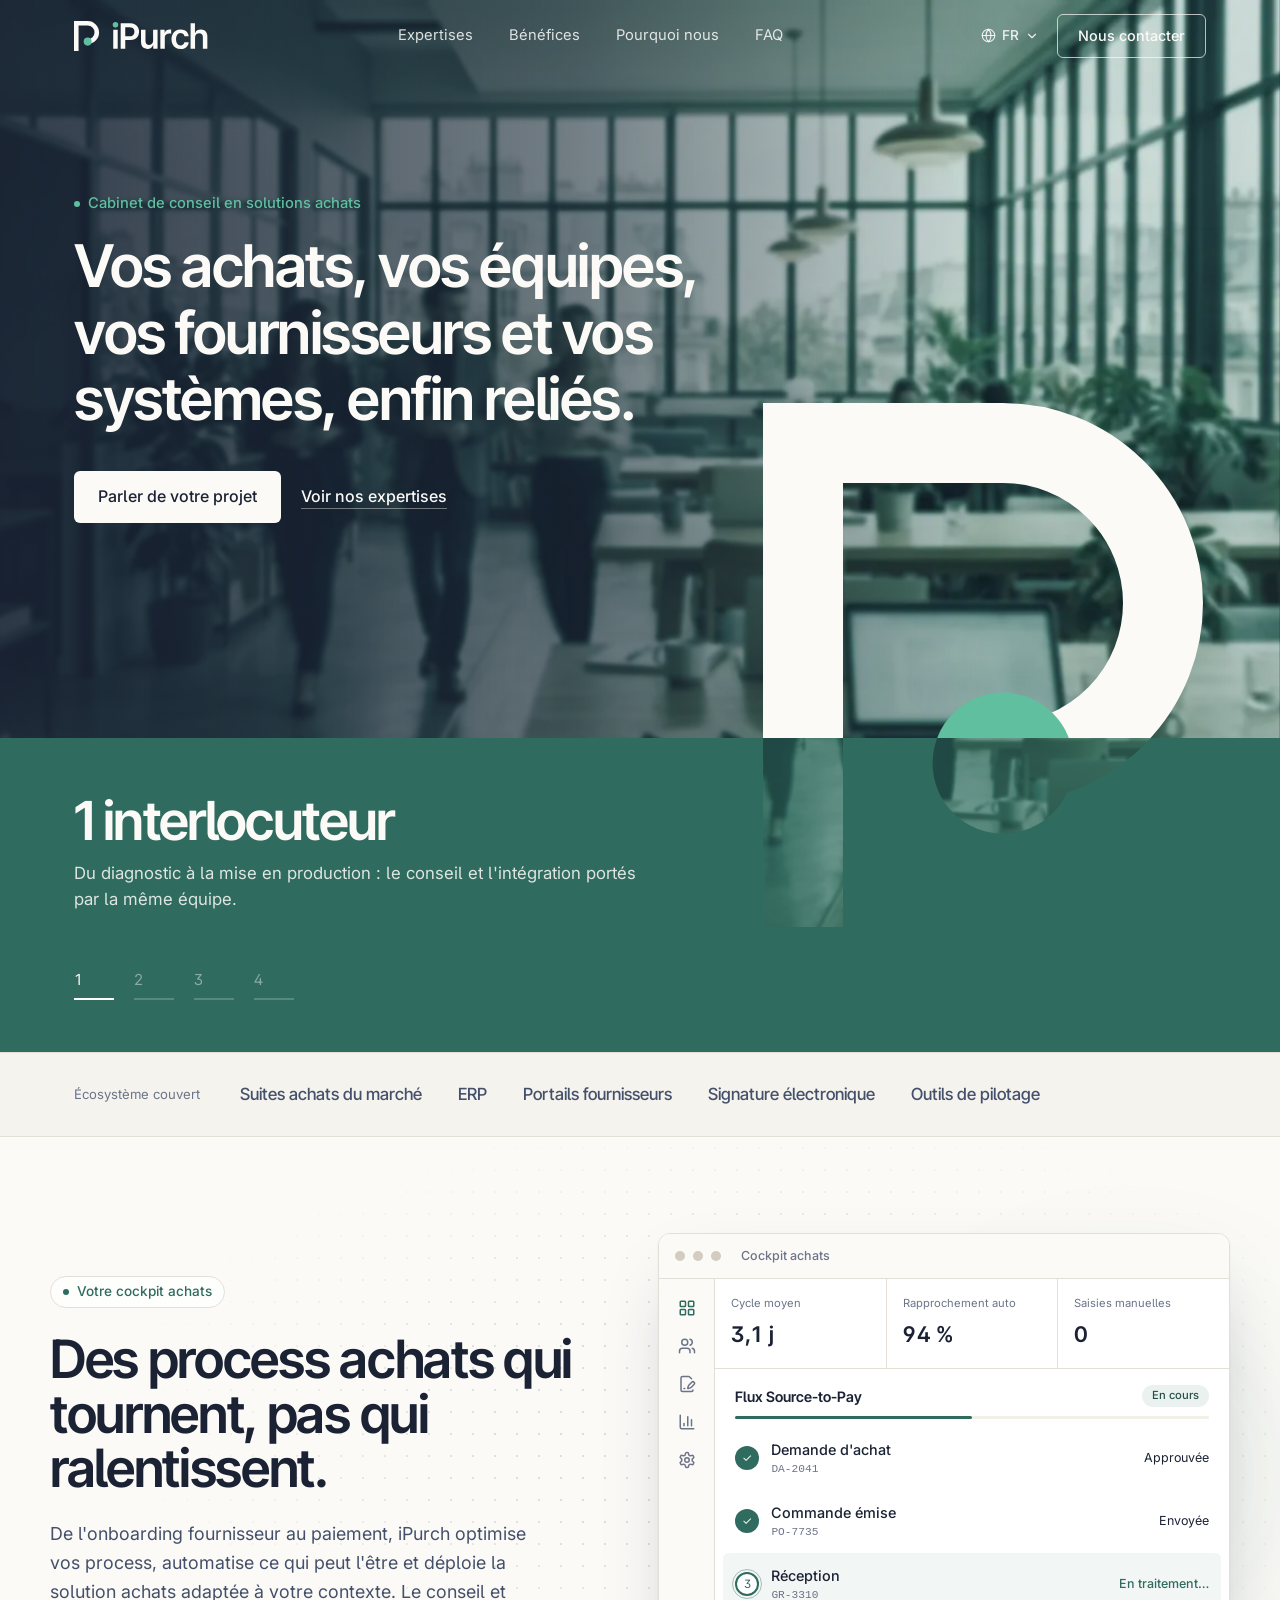
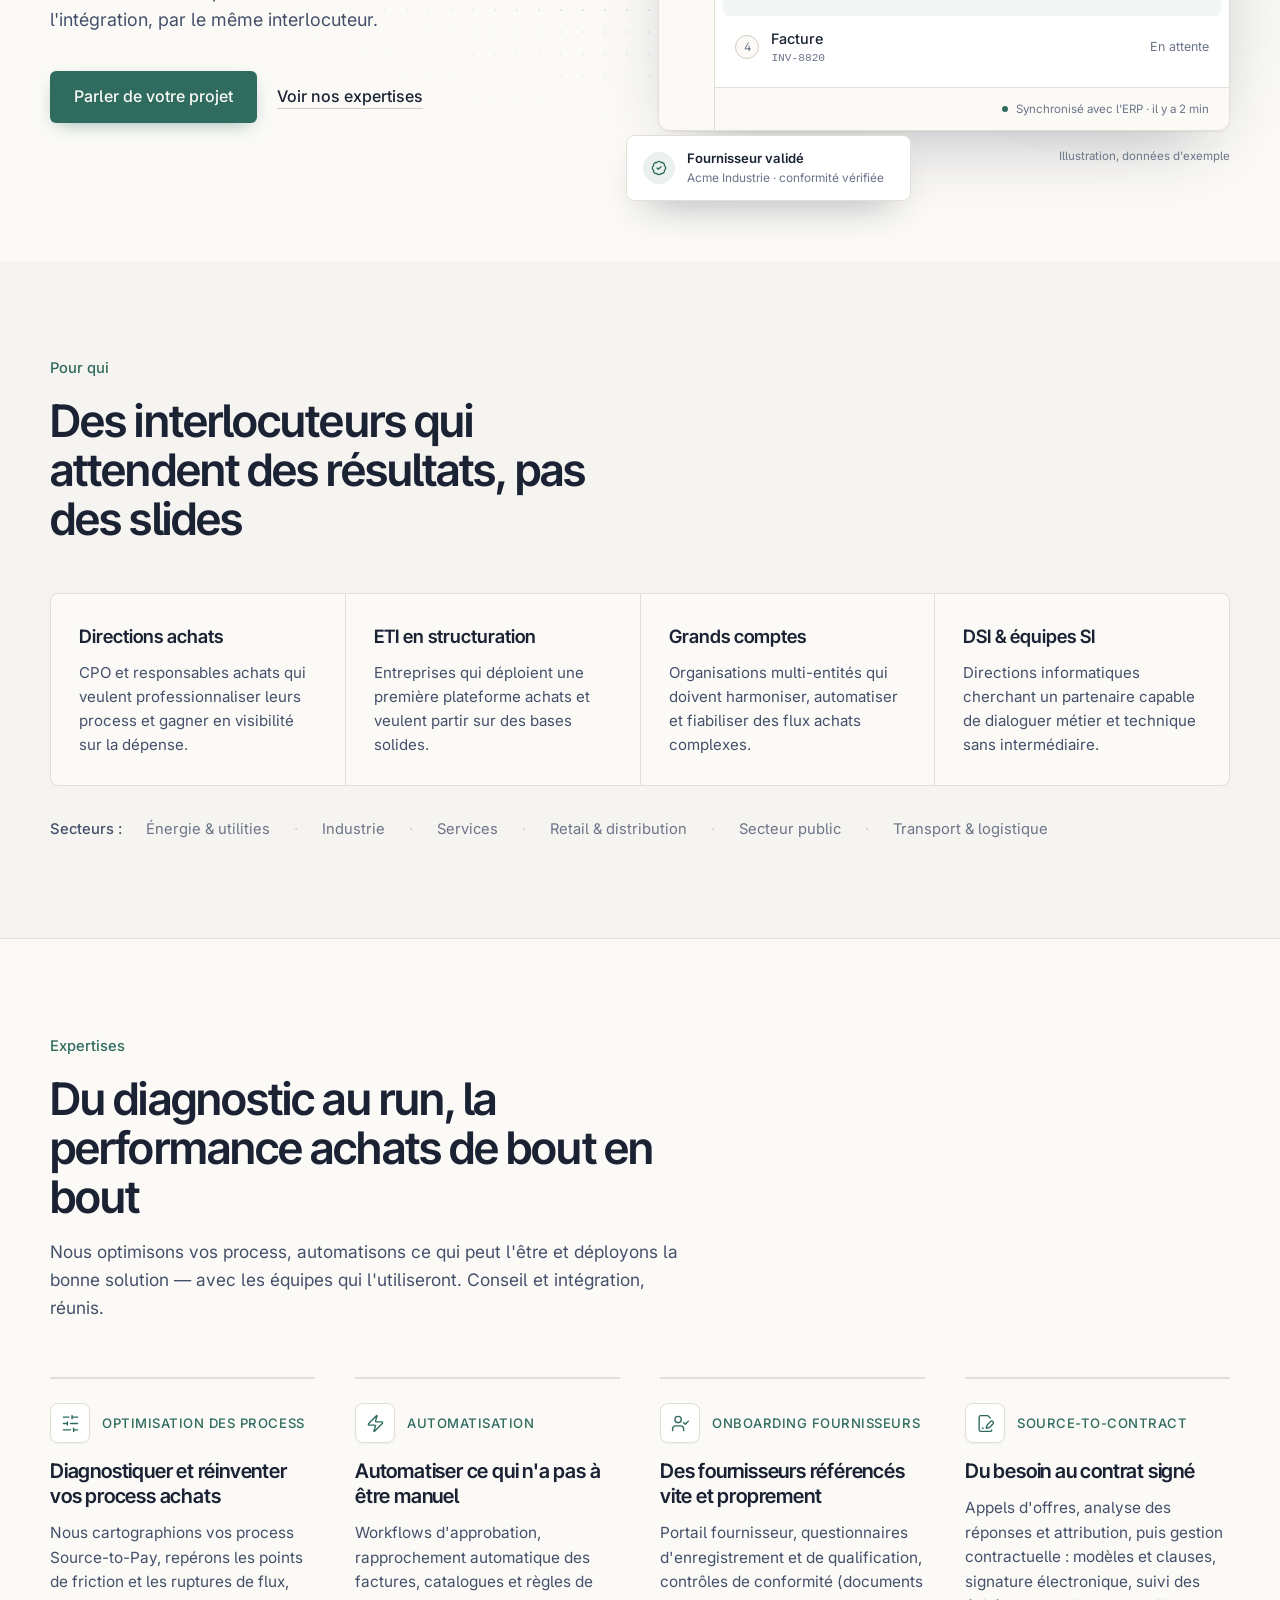
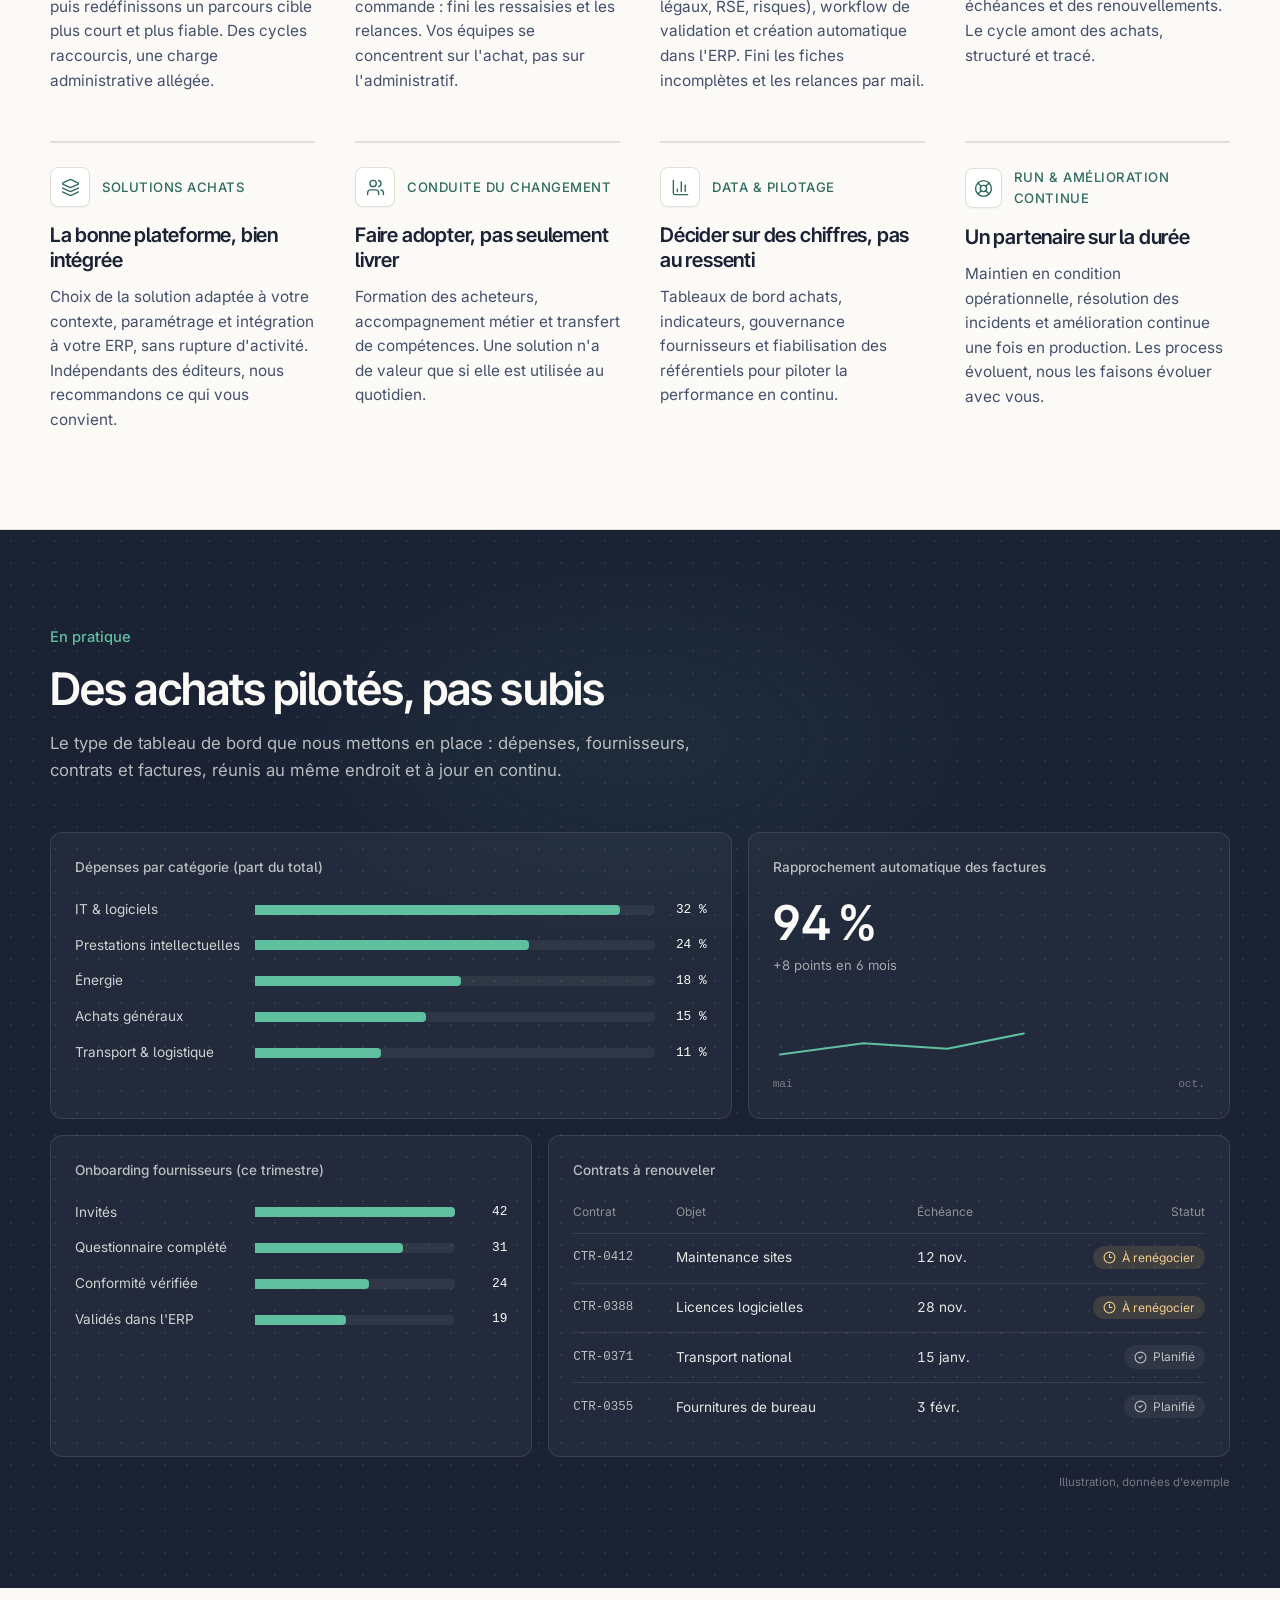
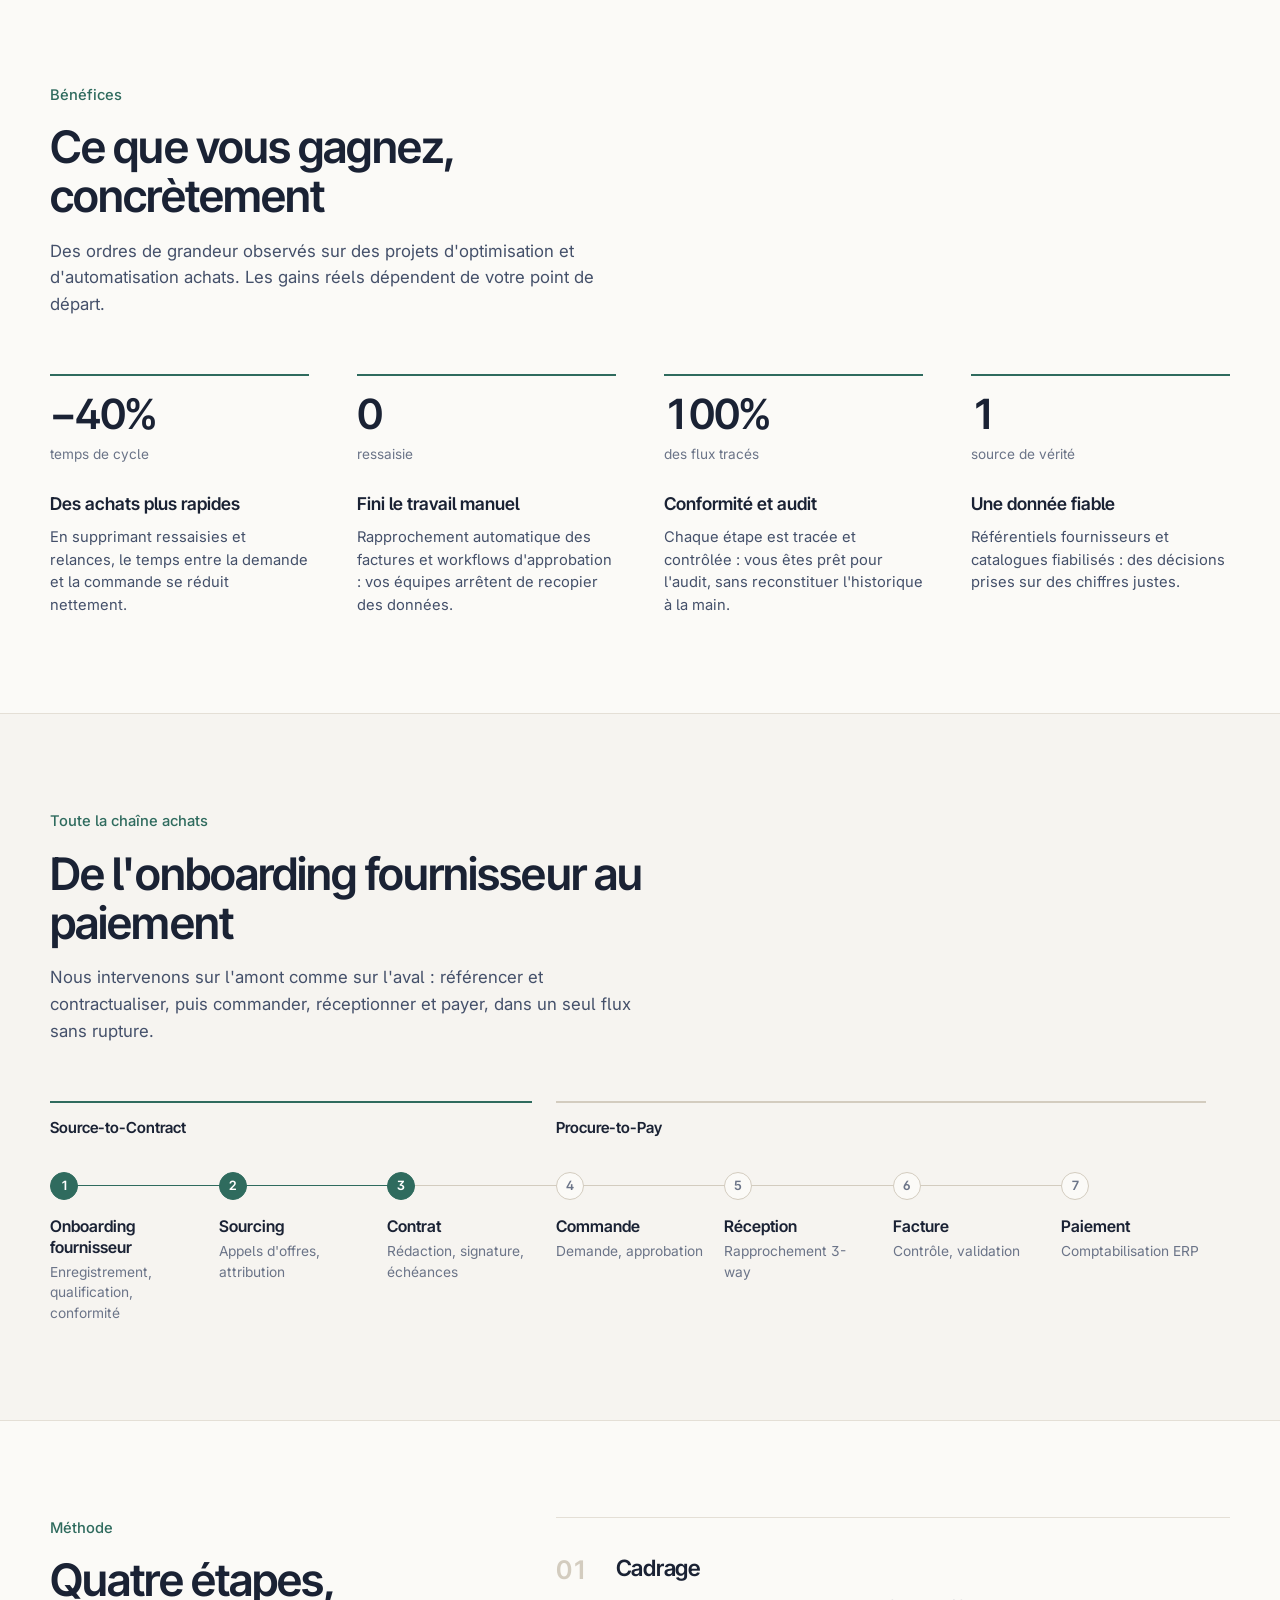
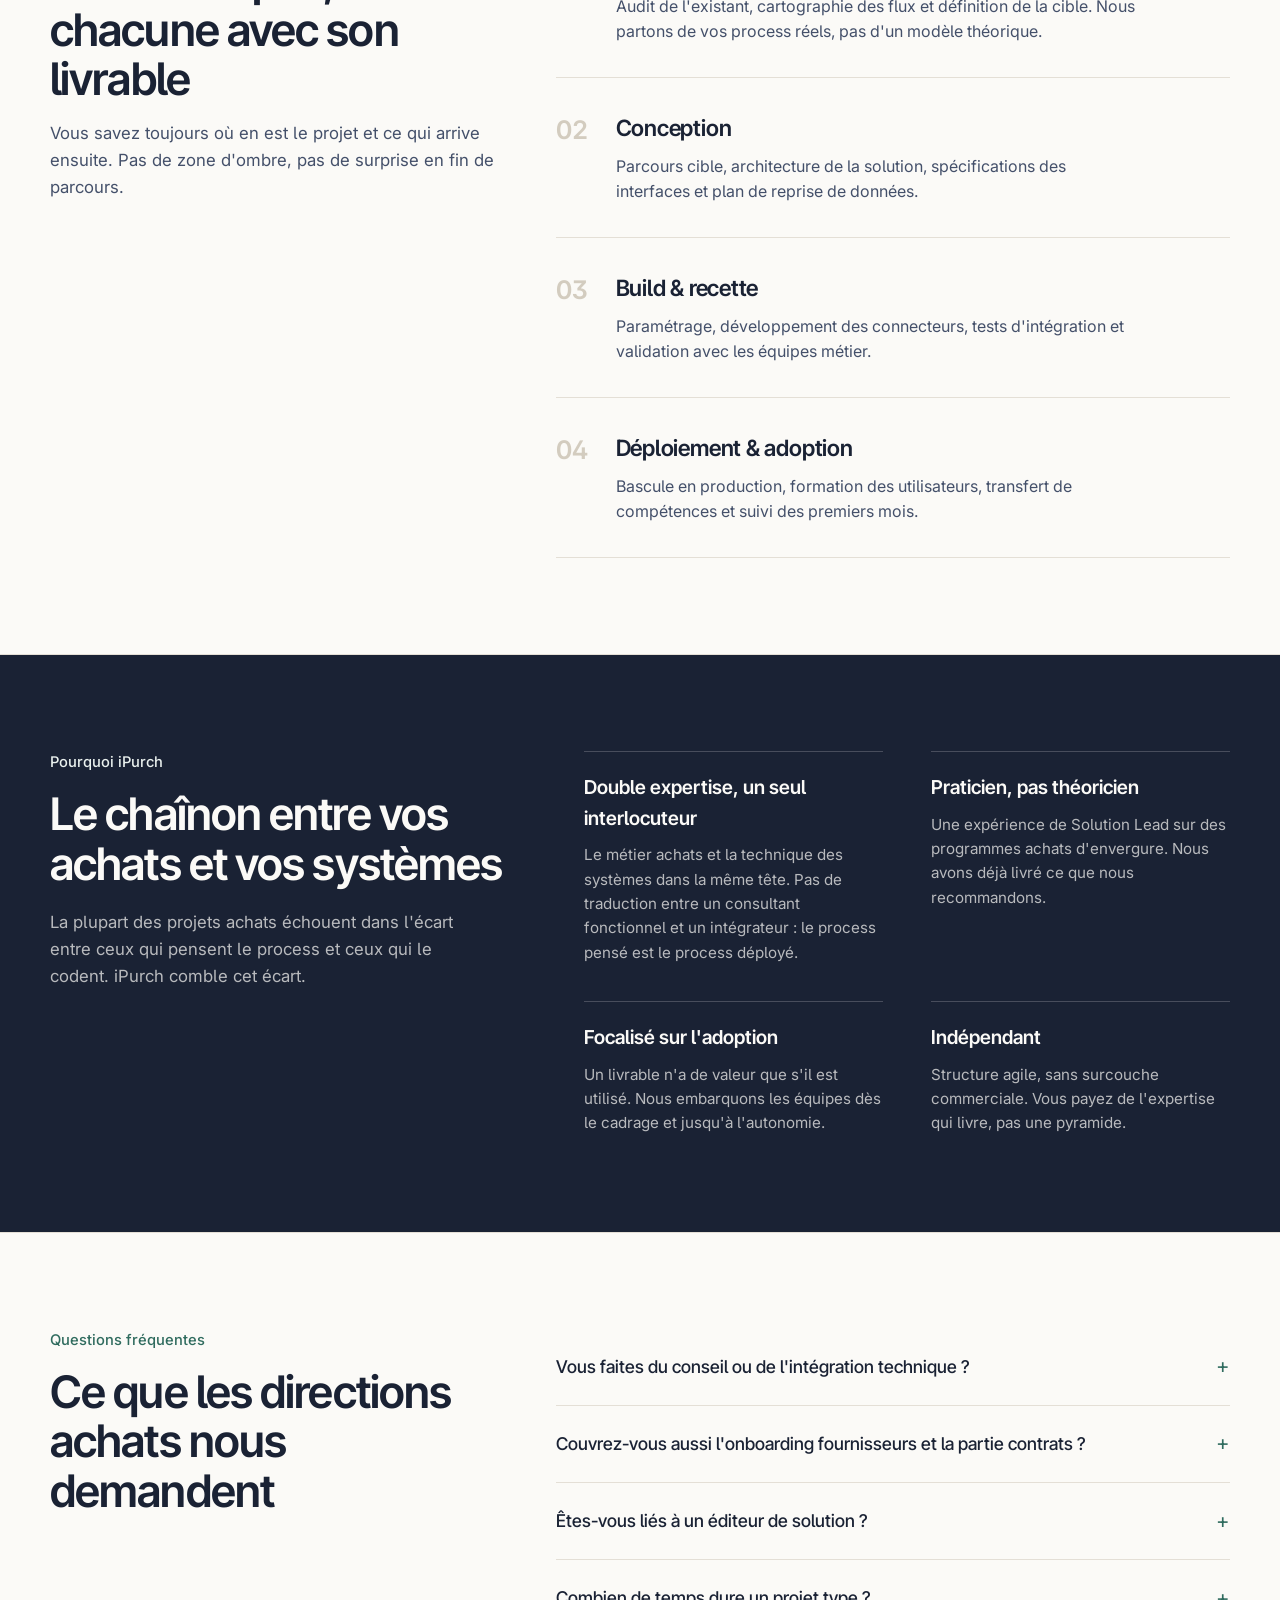
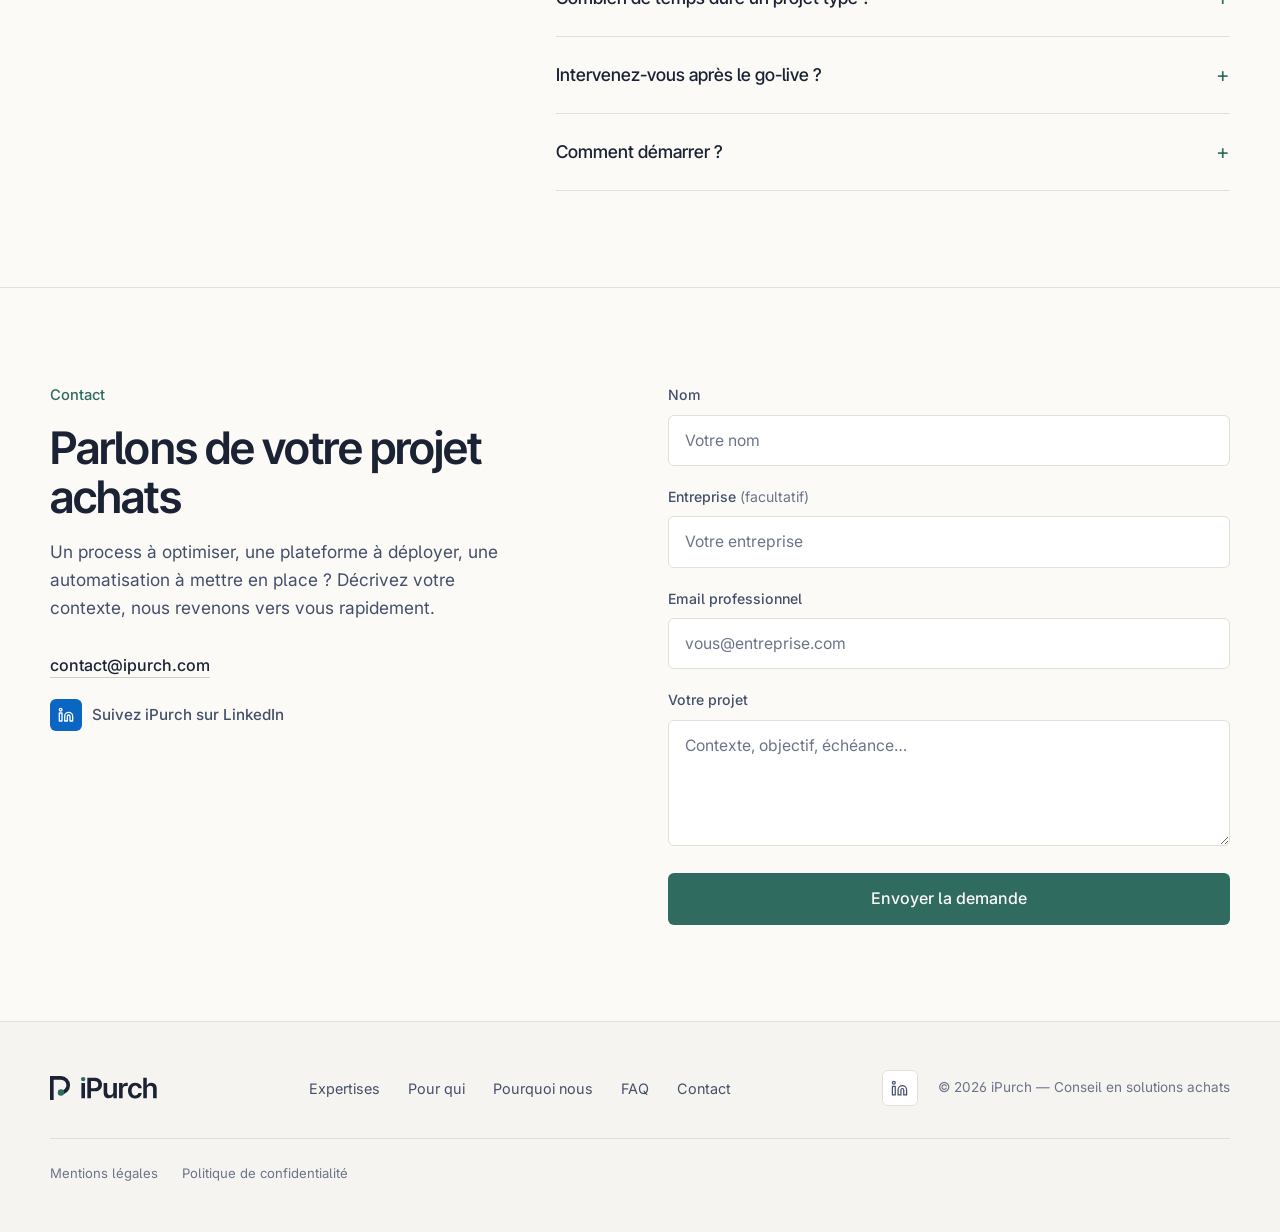
==== commit c0e12037: "Mentions légales et politique de confidentialité Co-Authored-By: Claude Opus 5.5 <noreply@anthropic." ====
--- a/index.html
+++ b/index.html
@@ -1,6 +1,6 @@
-<!DOCTYPE html><html lang="fr" dir="ltr"><head><meta charSet="utf-8"/><meta name="viewport" content="width=device-width, initial-scale=1"/><link rel="preload" as="image" href="/logo-ipurch-sombre.svg"/><link rel="preload" as="image" href="/ambiance-bureau.webp" fetchPriority="high"/><link rel="preload" as="image" href="/logo-ipurch.svg"/><link rel="stylesheet" href="/_next/static/css/10e67587399e607d.css" data-precedence="next"/><link rel="preload" as="script" fetchPriority="low" href="/_next/static/chunks/webpack-db0a529a99835594.js"/><script src="/_next/static/chunks/4bd1b696-1aecb718b7a33d29.js" async=""></script><script src="/_next/static/chunks/517-3b5f5d968b87747b.js" async=""></script><script src="/_next/static/chunks/main-app-0bca6ce884f73577.js" async=""></script><script src="/_next/static/chunks/46-85042d352ef7d2ef.js" async=""></script><script src="/_next/static/chunks/app/(fr)/page-25030b8e96cf4c06.js" async=""></script><link rel="preconnect" href="https://fonts.googleapis.com"/><link rel="preconnect" href="https://fonts.gstatic.com" crossorigin="anonymous"/><title>iPurch — Conseil en solutions achats</title><meta name="description" content="iPurch optimise, automatise et déploie vos process achats, de l&#x27;onboarding fournisseur au paiement. Conseil et intégration de solutions achats, réunis."/><meta name="keywords" content="conseil achats,solutions achats,e-procurement,automatisation achats,Source-to-Pay,Source-to-Contract,onboarding fournisseurs,gestion des contrats,optimisation process achats"/><link rel="canonical" href="https://ipurch.com/"/><link rel="alternate" hrefLang="fr" href="https://ipurch.com/"/><link rel="alternate" hrefLang="en" href="https://ipurch.com/en/"/><link rel="alternate" hrefLang="es" href="https://ipurch.com/es/"/><link rel="alternate" hrefLang="ar" href="https://ipurch.com/ar/"/><link rel="alternate" hrefLang="x-default" href="https://ipurch.com/"/><meta property="og:title" content="iPurch — Conseil en solutions achats"/><meta property="og:description" content="Optimisation, automatisation et intégration de vos process achats."/><meta property="og:url" content="https://ipurch.com/"/><meta property="og:locale" content="fr_FR"/><meta property="og:image" content="https://ipurch.com/og.png"/><meta property="og:image:width" content="1200"/><meta property="og:image:height" content="630"/><meta property="og:image:alt" content="iPurch — Conseil en solutions achats"/><meta property="og:type" content="website"/><meta name="twitter:card" content="summary_large_image"/><meta name="twitter:title" content="iPurch — Conseil en solutions achats"/><meta name="twitter:description" content="Optimisation, automatisation et intégration de vos process achats."/><meta name="twitter:image" content="https://ipurch.com/og.png"/><meta name="twitter:image:width" content="1200"/><meta name="twitter:image:height" content="630"/><meta name="twitter:image:alt" content="iPurch — Conseil en solutions achats"/><link rel="icon" href="/icon.svg" type="image/svg+xml"/><link rel="apple-touch-icon" href="/apple-icon.png"/><script>(function(){try{var h=location.hash,s=null;try{s=localStorage.getItem('ipurch-lang')}catch(e){}
+<!DOCTYPE html><html lang="fr" dir="ltr"><head><meta charSet="utf-8"/><meta name="viewport" content="width=device-width, initial-scale=1"/><link rel="preload" as="image" href="/logo-ipurch-sombre.svg"/><link rel="preload" as="image" href="/ambiance-bureau.webp" fetchPriority="high"/><link rel="preload" as="image" href="/logo-ipurch.svg"/><link rel="stylesheet" href="/_next/static/css/10e67587399e607d.css" data-precedence="next"/><link rel="preload" as="script" fetchPriority="low" href="/_next/static/chunks/webpack-db0a529a99835594.js"/><script src="/_next/static/chunks/4bd1b696-1aecb718b7a33d29.js" async=""></script><script src="/_next/static/chunks/517-3b5f5d968b87747b.js" async=""></script><script src="/_next/static/chunks/main-app-0bca6ce884f73577.js" async=""></script><script src="/_next/static/chunks/320-ba12ade865a0153c.js" async=""></script><script src="/_next/static/chunks/46-ee8289bc74a381b2.js" async=""></script><script src="/_next/static/chunks/app/(fr)/page-e378d8bc10ec14c2.js" async=""></script><link rel="preconnect" href="https://fonts.googleapis.com"/><link rel="preconnect" href="https://fonts.gstatic.com" crossorigin="anonymous"/><title>iPurch — Conseil en solutions achats</title><meta name="description" content="iPurch optimise, automatise et déploie vos process achats, de l&#x27;onboarding fournisseur au paiement. Conseil et intégration de solutions achats, réunis."/><meta name="keywords" content="conseil achats,solutions achats,e-procurement,automatisation achats,Source-to-Pay,Source-to-Contract,onboarding fournisseurs,gestion des contrats,optimisation process achats"/><link rel="canonical" href="https://ipurch.com/"/><link rel="alternate" hrefLang="fr" href="https://ipurch.com/"/><link rel="alternate" hrefLang="en" href="https://ipurch.com/en/"/><link rel="alternate" hrefLang="es" href="https://ipurch.com/es/"/><link rel="alternate" hrefLang="ar" href="https://ipurch.com/ar/"/><link rel="alternate" hrefLang="x-default" href="https://ipurch.com/"/><meta property="og:title" content="iPurch — Conseil en solutions achats"/><meta property="og:description" content="Optimisation, automatisation et intégration de vos process achats."/><meta property="og:url" content="https://ipurch.com/"/><meta property="og:locale" content="fr_FR"/><meta property="og:image" content="https://ipurch.com/og.png"/><meta property="og:image:width" content="1200"/><meta property="og:image:height" content="630"/><meta property="og:image:alt" content="iPurch — Conseil en solutions achats"/><meta property="og:type" content="website"/><meta name="twitter:card" content="summary_large_image"/><meta name="twitter:title" content="iPurch — Conseil en solutions achats"/><meta name="twitter:description" content="Optimisation, automatisation et intégration de vos process achats."/><meta name="twitter:image" content="https://ipurch.com/og.png"/><meta name="twitter:image:width" content="1200"/><meta name="twitter:image:height" content="630"/><meta name="twitter:image:alt" content="iPurch — Conseil en solutions achats"/><link rel="icon" href="/icon.svg" type="image/svg+xml"/><link rel="apple-touch-icon" href="/apple-icon.png"/><script>(function(){try{if(location.pathname!=='/')return;var h=location.hash,s=null;try{s=localStorage.getItem('ipurch-lang')}catch(e){}
 if(s){if(s!=='fr'&&/^(en|es|ar)$/.test(s))location.replace('/'+s+'/'+h);return}
 var ls=navigator.languages&&navigator.languages.length?navigator.languages:[navigator.language||''];
 for(var i=0;i<ls.length;i++){var c=String(ls[i]).slice(0,2).toLowerCase();
 if(c==='fr')return;if(c==='en'||c==='es'||c==='ar'){location.replace('/'+c+'/'+h);return}}
-location.replace('/en/'+h)}catch(e){}})();</script><script type="application/ld+json">{"@context":"https://schema.org","@graph":[{"@type":"ProfessionalService","@id":"https://ipurch.com/#organization","name":"iPurch","legalName":"IPURCH","url":"https://ipurch.com","logo":"https://ipurch.com/apple-icon.png","image":"https://ipurch.com/og.png","email":"contact@ipurch.com","description":"iPurch optimise, automatise et déploie vos process achats, de l'onboarding fournisseur au paiement. Conseil et intégration de solutions achats, réunis.","address":{"@type":"PostalAddress","addressLocality":"Colombes","postalCode":"92700","addressCountry":"FR"},"areaServed":["FR","EU","MA","ES","AE"],"knowsLanguage":["fr","en","es","ar"],"sameAs":["https://www.linkedin.com/company/146765426/"]},{"@type":"WebSite","@id":"https://ipurch.com/#website","url":"https://ipurch.com/","name":"iPurch","inLanguage":"fr","publisher":{"@id":"https://ipurch.com/#organization"}}]}</script><link href="https://fonts.googleapis.com/css2?family=Inter+Tight:wght@400;500;600;700&amp;family=Inter:wght@400;500;600&amp;display=swap" rel="stylesheet"/><script src="/_next/static/chunks/polyfills-42372ed130431b0a.js" noModule=""></script></head><body class="font-sans"><nav class="fixed inset-x-0 top-0 z-50 transition-colors duration-300 border-b border-transparent"><div class="mx-auto flex h-[72px] max-w-[1180px] items-center justify-between gap-4 px-6"><a href="#top" aria-label="iPurch, retour en haut de page" dir="ltr"><img src="/logo-ipurch-sombre.svg" alt="iPurch" width="136" height="30" class="block h-[26px] w-auto sm:h-[30px]"/></a><div class="hidden items-center gap-9 text-[0.92rem] transition-colors lg:flex text-paper/85"><a href="#expertises" class="transition-colors hover:text-paper">Expertises</a><a href="#benefices" class="transition-colors hover:text-paper">Bénéfices</a><a href="#pourquoi" class="transition-colors hover:text-paper">Pourquoi nous</a><a href="#faq" class="transition-colors hover:text-paper">FAQ</a></div><div class="flex items-center gap-2"><div class="relative"><button type="button" aria-expanded="false" aria-haspopup="menu" aria-label="Langue : Français" class="flex items-center gap-1.5 rounded-md px-2.5 py-[9px] text-[0.85rem] font-medium transition-colors text-paper/90 hover:bg-white/10"><svg xmlns="http://www.w3.org/2000/svg" width="15" height="15" viewBox="0 0 24 24" fill="none" stroke="currentColor" stroke-width="1.75" stroke-linecap="round" stroke-linejoin="round" class="lucide lucide-globe" aria-hidden="true"><circle cx="12" cy="12" r="10"></circle><path d="M12 2a14.5 14.5 0 0 0 0 20 14.5 14.5 0 0 0 0-20"></path><path d="M2 12h20"></path></svg>FR<svg xmlns="http://www.w3.org/2000/svg" width="14" height="14" viewBox="0 0 24 24" fill="none" stroke="currentColor" stroke-width="2" stroke-linecap="round" stroke-linejoin="round" class="lucide lucide-chevron-down transition-transform" aria-hidden="true"><path d="m6 9 6 6 6-6"></path></svg></button></div><a href="#contact" class="whitespace-nowrap rounded-md px-4 py-[9px] text-[0.88rem] font-medium transition-colors sm:px-5 sm:text-[0.9rem] border border-paper/70 text-paper hover:bg-paper hover:text-ink">Nous contacter</a></div></div></nav><main class="relative z-[1]"><header id="top" class="relative [--W:150px] [--H:calc(var(--W)*1.19)] [--OV:calc(var(--H)*0.36)] sm:[--W:300px] lg:[--W:440px]"><div class="relative h-[clamp(560px,82vh,780px)] overflow-hidden bg-ink"><img src="/ambiance-bureau.webp" alt="" fetchPriority="high" class="kenburns absolute inset-0 h-[115%] w-full object-cover object-[50%_40%]"/><div class="hero-shade absolute inset-0" aria-hidden="true"></div><div class="relative mx-auto flex h-full max-w-[1180px] flex-col justify-center px-6 pb-[calc(var(--OV)*0.55)] pt-20"><p class="load-rise mb-5 inline-flex items-center gap-2 text-[0.92rem] font-medium text-[#5FBF9F]"><span class="h-1.5 w-1.5 rounded-full bg-[#5FBF9F]" aria-hidden="true"></span>Cabinet de conseil en solutions achats</p><h1 class="mb-9 max-w-[19ch] font-display text-[clamp(2.1rem,4.6vw,3.8rem)] font-semibold leading-[1.05] tracking-[-0.025em] text-paper" aria-label="Vos achats, vos équipes, vos fournisseurs et vos systèmes, enfin reliés."><span class="inline-block overflow-hidden pb-[0.08em] align-bottom" aria-hidden="true"><span class="inline-block transition-[transform,opacity] duration-700 ease-out" style="transform:translateY(105%);opacity:0;transition-delay:150ms">Vos</span> </span><span class="inline-block overflow-hidden pb-[0.08em] align-bottom" aria-hidden="true"><span class="inline-block transition-[transform,opacity] duration-700 ease-out" style="transform:translateY(105%);opacity:0;transition-delay:205ms">achats,</span> </span><span class="inline-block overflow-hidden pb-[0.08em] align-bottom" aria-hidden="true"><span class="inline-block transition-[transform,opacity] duration-700 ease-out" style="transform:translateY(105%);opacity:0;transition-delay:260ms">vos</span> </span><span class="inline-block overflow-hidden pb-[0.08em] align-bottom" aria-hidden="true"><span class="inline-block transition-[transform,opacity] duration-700 ease-out" style="transform:translateY(105%);opacity:0;transition-delay:315ms">équipes,</span> </span><span class="inline-block overflow-hidden pb-[0.08em] align-bottom" aria-hidden="true"><span class="inline-block transition-[transform,opacity] duration-700 ease-out" style="transform:translateY(105%);opacity:0;transition-delay:370ms">vos</span> </span><span class="inline-block overflow-hidden pb-[0.08em] align-bottom" aria-hidden="true"><span class="inline-block transition-[transform,opacity] duration-700 ease-out" style="transform:translateY(105%);opacity:0;transition-delay:425ms">fournisseurs</span> </span><span class="inline-block overflow-hidden pb-[0.08em] align-bottom" aria-hidden="true"><span class="inline-block transition-[transform,opacity] duration-700 ease-out" style="transform:translateY(105%);opacity:0;transition-delay:480ms">et</span> </span><span class="inline-block overflow-hidden pb-[0.08em] align-bottom" aria-hidden="true"><span class="inline-block transition-[transform,opacity] duration-700 ease-out" style="transform:translateY(105%);opacity:0;transition-delay:535ms">vos</span> </span><span class="inline-block overflow-hidden pb-[0.08em] align-bottom" aria-hidden="true"><span class="inline-block transition-[transform,opacity] duration-700 ease-out" style="transform:translateY(105%);opacity:0;transition-delay:590ms">systèmes,</span> </span><span class="inline-block overflow-hidden pb-[0.08em] align-bottom" aria-hidden="true"><span class="inline-block transition-[transform,opacity] duration-700 ease-out" style="transform:translateY(105%);opacity:0;transition-delay:645ms">enfin</span> </span><span class="inline-block overflow-hidden pb-[0.08em] align-bottom" aria-hidden="true"><span class="inline-block transition-[transform,opacity] duration-700 ease-out" style="transform:translateY(105%);opacity:0;transition-delay:700ms">reliés.</span></span></h1><div class="load-rise flex flex-wrap items-center gap-5" style="animation-delay:0.9s"><a href="#contact" class="rounded-md bg-paper px-6 py-[13px] font-medium text-ink transition-colors hover:bg-[#5FBF9F]">Parler de votre projet</a><a href="#expertises" class="font-medium text-paper underline decoration-paper/40 underline-offset-[6px] transition-colors hover:decoration-[#5FBF9F]">Voir nos expertises</a></div></div><div class="pointer-events-none absolute end-[6%] h-[var(--H)] w-[var(--W)]" style="bottom:calc(var(--OV) * -1)"><svg viewBox="9 6 30.25 36" class="block h-full w-full overflow-visible" aria-hidden="true"><path d="M11.75 42V8.75H25.5A11 11 0 0 1 25.5 30.75" fill="none" stroke="#FBFAF7" stroke-width="5.5" stroke-linejoin="miter" pathLength="1" style="stroke-dasharray:1;stroke-dashoffset:1;transition:stroke-dashoffset 1.8s cubic-bezier(.65,0,.35,1) .3s"></path><circle cx="25.5" cy="30.75" r="4.84" fill="#5FBF9F" style="transform-origin:25.5px 30.75px;transform:scale(0);transition:transform .6s cubic-bezier(.34,1.56,.64,1) 1.9s"></circle></svg></div></div><div class="relative overflow-hidden bg-pine text-paper"><div class="pointer-events-none absolute end-[6%] h-[var(--H)] w-[var(--W)] transition-opacity duration-1000" style="top:calc((var(--H) - var(--OV)) * -1);background-image:url(/ambiance-bureau.webp);background-size:cover;background-position:center;-webkit-mask-image:url(/symbole-masque.svg);mask-image:url(/symbole-masque.svg);-webkit-mask-size:100% 100%;mask-size:100% 100%;opacity:0;transition-delay:1.8s" aria-hidden="true"></div><div class="relative mx-auto max-w-[1180px] px-6 pb-12 pt-[calc(var(--OV)+36px)] sm:pe-[calc(var(--W)+8%)] sm:pt-14"><div class="relative min-h-[190px] sm:min-h-[150px]" aria-live="polite"><div class="absolute inset-0 transition-[opacity,transform] duration-700 ease-out" style="opacity:1;transform:translateY(0);pointer-events:auto" aria-hidden="false"><div class="mb-3 font-display text-[clamp(2.2rem,4.2vw,3.4rem)] font-semibold leading-none tracking-[-0.03em]">1 interlocuteur</div><p class="max-w-[52ch] text-[1.05rem] leading-[1.55] text-paper/85">Du diagnostic à la mise en production : le conseil et l&#x27;intégration portés par la même équipe.</p></div><div class="absolute inset-0 transition-[opacity,transform] duration-700 ease-out" style="opacity:0;transform:translateY(14px);pointer-events:none" aria-hidden="true"><div class="mb-3 font-display text-[clamp(2.2rem,4.2vw,3.4rem)] font-semibold leading-none tracking-[-0.03em]">Source-to-Pay</div><p class="max-w-[52ch] text-[1.05rem] leading-[1.55] text-paper/85">De l&#x27;onboarding fournisseur au paiement, Source-to-Contract et Procure-to-Pay couverts de bout en bout.</p></div><div class="absolute inset-0 transition-[opacity,transform] duration-700 ease-out" style="opacity:0;transform:translateY(14px);pointer-events:none" aria-hidden="true"><div class="mb-3 font-display text-[clamp(2.2rem,4.2vw,3.4rem)] font-semibold leading-none tracking-[-0.03em]">Automatiser</div><p class="max-w-[52ch] text-[1.05rem] leading-[1.55] text-paper/85">Moins de saisies, moins de relances : vos flux d&#x27;achat s&#x27;enchaînent sans intervention manuelle.</p></div><div class="absolute inset-0 transition-[opacity,transform] duration-700 ease-out" style="opacity:0;transform:translateY(14px);pointer-events:none" aria-hidden="true"><div class="mb-3 font-display text-[clamp(2.2rem,4.2vw,3.4rem)] font-semibold leading-none tracking-[-0.03em]">Piloter</div><p class="max-w-[52ch] text-[1.05rem] leading-[1.55] text-paper/85">Dépenses, fournisseurs, contrats et factures réunis dans des tableaux de bord à jour en continu.</p></div></div><div class="mt-6 flex gap-5" role="tablist" aria-label="Messages"><button role="tab" aria-selected="true" aria-label="Message 1 : 1 interlocuteur" class="group w-10 pb-1 text-start font-display text-[0.95rem] tabular-nums transition-colors text-paper">1<span class="mt-1.5 block h-[2px] w-full overflow-hidden bg-paper/20"><span class="block h-full bg-paper" style="animation:slideProgress 6000ms linear forwards"></span></span></button><button role="tab" aria-selected="false" aria-label="Message 2 : Source-to-Pay" class="group w-10 pb-1 text-start font-display text-[0.95rem] tabular-nums transition-colors text-paper/45 hover:text-paper/80">2<span class="mt-1.5 block h-[2px] w-full overflow-hidden bg-paper/20"><span class="block h-full bg-paper" style="width:0%;animation:none"></span></span></button><button role="tab" aria-selected="false" aria-label="Message 3 : Automatiser" class="group w-10 pb-1 text-start font-display text-[0.95rem] tabular-nums transition-colors text-paper/45 hover:text-paper/80">3<span class="mt-1.5 block h-[2px] w-full overflow-hidden bg-paper/20"><span class="block h-full bg-paper" style="width:0%;animation:none"></span></span></button><button role="tab" aria-selected="false" aria-label="Message 4 : Piloter" class="group w-10 pb-1 text-start font-display text-[0.95rem] tabular-nums transition-colors text-paper/45 hover:text-paper/80">4<span class="mt-1.5 block h-[2px] w-full overflow-hidden bg-paper/20"><span class="block h-full bg-paper" style="width:0%;animation:none"></span></span></button></div></div></div></header><section class="border-y border-line bg-paper-2/60"><div class="mx-auto flex max-w-[1180px] flex-col gap-5 px-6 py-7 sm:flex-row sm:items-center sm:gap-10"><span class="shrink-0 text-[0.82rem] text-mute">Écosystème couvert</span><div class="flex flex-wrap items-center gap-x-9 gap-y-3"><span class="font-display text-[1.05rem] font-medium text-ink-soft">Suites achats du marché</span><span class="font-display text-[1.05rem] font-medium text-ink-soft">ERP</span><span class="font-display text-[1.05rem] font-medium text-ink-soft">Portails fournisseurs</span><span class="font-display text-[1.05rem] font-medium text-ink-soft">Signature électronique</span><span class="font-display text-[1.05rem] font-medium text-ink-soft">Outils de pilotage</span></div></div></section><section id="cockpit" class="relative overflow-hidden px-6 pb-24 pt-24"><div class="hero-grid pointer-events-none absolute inset-0" aria-hidden="true"></div><div class="pointer-events-none absolute right-[-10%] top-[8%] h-[560px] w-[560px] rounded-full opacity-60 blur-3xl" style="background:radial-gradient(circle, rgba(47,107,94,.16), transparent 65%)" aria-hidden="true"></div><div class="relative mx-auto grid max-w-[1180px] items-center gap-16 lg:grid-cols-[1fr_1.05fr]"><div><p class="reveal mb-6 inline-flex items-center gap-2 rounded-full border border-line bg-white/70 px-3 py-1 text-[0.85rem] font-medium text-pine backdrop-blur"><span class="h-1.5 w-1.5 rounded-full bg-pine" aria-hidden="true"></span>Votre cockpit achats</p><h2 class="reveal mb-6 font-display text-[clamp(2.2rem,4.2vw,3.3rem)] font-semibold leading-[1.04] tracking-[-0.025em] text-ink" style="animation-delay:0.05s">Des process achats qui tournent, pas qui ralentissent.</h2><p class="reveal mb-9 max-w-[46ch] text-[1.12rem] leading-[1.6] text-ink-soft" style="animation-delay:0.1s">De l&#x27;onboarding fournisseur au paiement, iPurch optimise vos process, automatise ce qui peut l&#x27;être et déploie la solution achats adaptée à votre contexte. Le conseil et l&#x27;intégration, par le même interlocuteur.</p><div class="reveal flex flex-wrap items-center gap-5" style="animation-delay:0.15s"><a href="#contact" class="rounded-md bg-pine px-6 py-[13px] font-medium text-paper shadow-[0_6px_20px_-8px_rgba(47,107,94,.6)] transition-colors hover:bg-pine-deep">Parler de votre projet</a><a href="#expertises" class="font-medium text-ink underline decoration-line-strong underline-offset-[6px] transition-colors hover:decoration-pine">Voir nos expertises</a></div></div><div class="reveal relative" style="animation-delay:0.2s"><div class="overflow-hidden rounded-xl border border-line bg-white shadow-[0_1px_2px_rgba(26,34,52,.05),0_30px_70px_-30px_rgba(26,34,52,.35)]"><div class="flex items-center gap-2 border-b border-line bg-paper px-4 py-3"><span class="h-2.5 w-2.5 rounded-full bg-line-strong"></span><span class="h-2.5 w-2.5 rounded-full bg-line-strong"></span><span class="h-2.5 w-2.5 rounded-full bg-line-strong"></span><span class="ms-3 text-[0.78rem] font-medium text-mute">Cockpit achats</span></div><div class="flex"><div class="hidden w-14 shrink-0 flex-col items-center gap-5 border-e border-line bg-paper py-5 text-mute sm:flex" aria-hidden="true"><svg xmlns="http://www.w3.org/2000/svg" width="18" height="18" viewBox="0 0 24 24" fill="none" stroke="currentColor" stroke-width="2" stroke-linecap="round" stroke-linejoin="round" class="lucide lucide-layout-grid text-pine"><rect width="7" height="7" x="3" y="3" rx="1"></rect><rect width="7" height="7" x="14" y="3" rx="1"></rect><rect width="7" height="7" x="14" y="14" rx="1"></rect><rect width="7" height="7" x="3" y="14" rx="1"></rect></svg><svg xmlns="http://www.w3.org/2000/svg" width="18" height="18" viewBox="0 0 24 24" fill="none" stroke="currentColor" stroke-width="2" stroke-linecap="round" stroke-linejoin="round" class="lucide lucide-users"><path d="M16 21v-2a4 4 0 0 0-4-4H6a4 4 0 0 0-4 4v2"></path><circle cx="9" cy="7" r="4"></circle><path d="M22 21v-2a4 4 0 0 0-3-3.87"></path><path d="M16 3.13a4 4 0 0 1 0 7.75"></path></svg><svg xmlns="http://www.w3.org/2000/svg" width="18" height="18" viewBox="0 0 24 24" fill="none" stroke="currentColor" stroke-width="2" stroke-linecap="round" stroke-linejoin="round" class="lucide lucide-file-pen-line"><path d="m18 5-2.414-2.414A2 2 0 0 0 14.172 2H6a2 2 0 0 0-2 2v16a2 2 0 0 0 2 2h12a2 2 0 0 0 2-2"></path><path d="M21.378 12.626a1 1 0 0 0-3.004-3.004l-4.01 4.012a2 2 0 0 0-.506.854l-.837 2.87a.5.5 0 0 0 .62.62l2.87-.837a2 2 0 0 0 .854-.506z"></path><path d="M8 18h1"></path></svg><svg xmlns="http://www.w3.org/2000/svg" width="18" height="18" viewBox="0 0 24 24" fill="none" stroke="currentColor" stroke-width="2" stroke-linecap="round" stroke-linejoin="round" class="lucide lucide-chart-column"><path d="M3 3v16a2 2 0 0 0 2 2h16"></path><path d="M18 17V9"></path><path d="M13 17V5"></path><path d="M8 17v-3"></path></svg><svg xmlns="http://www.w3.org/2000/svg" width="18" height="18" viewBox="0 0 24 24" fill="none" stroke="currentColor" stroke-width="2" stroke-linecap="round" stroke-linejoin="round" class="lucide lucide-settings"><path d="M12.22 2h-.44a2 2 0 0 0-2 2v.18a2 2 0 0 1-1 1.73l-.43.25a2 2 0 0 1-2 0l-.15-.08a2 2 0 0 0-2.73.73l-.22.38a2 2 0 0 0 .73 2.73l.15.1a2 2 0 0 1 1 1.72v.51a2 2 0 0 1-1 1.74l-.15.09a2 2 0 0 0-.73 2.73l.22.38a2 2 0 0 0 2.73.73l.15-.08a2 2 0 0 1 2 0l.43.25a2 2 0 0 1 1 1.73V20a2 2 0 0 0 2 2h.44a2 2 0 0 0 2-2v-.18a2 2 0 0 1 1-1.73l.43-.25a2 2 0 0 1 2 0l.15.08a2 2 0 0 0 2.73-.73l.22-.39a2 2 0 0 0-.73-2.73l-.15-.08a2 2 0 0 1-1-1.74v-.5a2 2 0 0 1 1-1.74l.15-.09a2 2 0 0 0 .73-2.73l-.22-.38a2 2 0 0 0-2.73-.73l-.15.08a2 2 0 0 1-2 0l-.43-.25a2 2 0 0 1-1-1.73V4a2 2 0 0 0-2-2z"></path><circle cx="12" cy="12" r="3"></circle></svg></div><div class="min-w-0 flex-1"><div class="grid grid-cols-3 border-b border-line"><div class="px-4 py-4 border-e border-line"><div class="text-[0.7rem] text-mute">Cycle moyen</div><div class="mt-1 font-display text-[1.35rem] font-semibold tabular-nums text-ink">3,1 j</div></div><div class="px-4 py-4 border-e border-line"><div class="text-[0.7rem] text-mute">Rapprochement auto</div><div class="mt-1 font-display text-[1.35rem] font-semibold tabular-nums text-ink">94 %</div></div><div class="px-4 py-4 "><div class="text-[0.7rem] text-mute">Saisies manuelles</div><div class="mt-1 font-display text-[1.35rem] font-semibold tabular-nums text-ink">0</div></div></div><div class="flex items-center justify-between px-5 pb-2 pt-4"><span class="font-display text-[0.9rem] font-semibold text-ink">Flux Source-to-Pay</span><span class="rounded-full px-2.5 py-0.5 text-[0.7rem] font-medium transition-colors duration-500 bg-pine-tint text-pine-deep">En cours</span></div><div class="mx-5 h-[3px] rounded bg-paper-2"><div class="h-full rounded bg-pine transition-[width] duration-700 ease-out" style="width:0%"></div></div><ul class="px-2 py-2"><li class="flex items-center gap-3 rounded-md px-3 py-[11px] transition-colors duration-500 bg-pine-tint/60"><span class="relative grid h-6 w-6 shrink-0 place-items-center rounded-full text-[0.72rem] transition-all duration-500 border-2 border-pine bg-white text-pine" aria-hidden="true">1<span class="absolute inset-[-5px] animate-ping rounded-full border border-pine/40"></span></span><div class="min-w-0 flex-1"><div class="text-[0.9rem] font-medium text-ink">Demande d&#x27;achat</div><div class="font-mono text-[0.7rem] text-mute">DA-2041</div></div><span class="shrink-0 text-[0.78rem] transition-colors duration-500 font-medium text-pine">En traitement…</span></li><li class="flex items-center gap-3 rounded-md px-3 py-[11px] transition-colors duration-500 "><span class="relative grid h-6 w-6 shrink-0 place-items-center rounded-full text-[0.72rem] transition-all duration-500 border border-line-strong bg-paper text-mute" aria-hidden="true">2</span><div class="min-w-0 flex-1"><div class="text-[0.9rem] font-medium text-ink">Commande émise</div><div class="font-mono text-[0.7rem] text-mute">PO-7735</div></div><span class="shrink-0 text-[0.78rem] transition-colors duration-500 text-mute">En attente</span></li><li class="flex items-center gap-3 rounded-md px-3 py-[11px] transition-colors duration-500 "><span class="relative grid h-6 w-6 shrink-0 place-items-center rounded-full text-[0.72rem] transition-all duration-500 border border-line-strong bg-paper text-mute" aria-hidden="true">3</span><div class="min-w-0 flex-1"><div class="text-[0.9rem] font-medium text-ink">Réception</div><div class="font-mono text-[0.7rem] text-mute">GR-3310</div></div><span class="shrink-0 text-[0.78rem] transition-colors duration-500 text-mute">En attente</span></li><li class="flex items-center gap-3 rounded-md px-3 py-[11px] transition-colors duration-500 "><span class="relative grid h-6 w-6 shrink-0 place-items-center rounded-full text-[0.72rem] transition-all duration-500 border border-line-strong bg-paper text-mute" aria-hidden="true">4</span><div class="min-w-0 flex-1"><div class="text-[0.9rem] font-medium text-ink">Facture</div><div class="font-mono text-[0.7rem] text-mute">INV-8820</div></div><span class="shrink-0 text-[0.78rem] transition-colors duration-500 text-mute">En attente</span></li></ul><div class="flex items-center justify-end gap-2 border-t border-line bg-paper px-5 py-3 text-[0.72rem] text-mute"><span class="h-1.5 w-1.5 rounded-full bg-pine" aria-hidden="true"></span>Synchronisé avec l&#x27;ERP · il y a 2 min</div></div></div></div><div class="float-card absolute -bottom-9 -start-8 hidden w-[285px] rounded-lg border border-line bg-white px-4 py-3 shadow-[0_18px_40px_-20px_rgba(26,34,52,.45)] md:block"><div class="flex items-center gap-3"><span class="grid h-8 w-8 shrink-0 place-items-center rounded-full bg-pine-tint text-pine" aria-hidden="true"><svg xmlns="http://www.w3.org/2000/svg" width="16" height="16" viewBox="0 0 24 24" fill="none" stroke="currentColor" stroke-width="2" stroke-linecap="round" stroke-linejoin="round" class="lucide lucide-badge-check"><path d="M3.85 8.62a4 4 0 0 1 4.78-4.77 4 4 0 0 1 6.74 0 4 4 0 0 1 4.78 4.78 4 4 0 0 1 0 6.74 4 4 0 0 1-4.77 4.78 4 4 0 0 1-6.75 0 4 4 0 0 1-4.78-4.77 4 4 0 0 1 0-6.76Z"></path><path d="m9 12 2 2 4-4"></path></svg></span><div class="min-w-0"><div class="text-[0.82rem] font-semibold text-ink">Fournisseur validé</div><div class="truncate text-[0.74rem] text-mute">Acme Industrie · conformité vérifiée</div></div></div></div><p class="mt-12 text-end text-[0.72rem] text-mute md:mt-4">Illustration, données d&#x27;exemple</p></div></div></section><section id="pour-qui" class="border-b border-line bg-paper-2/50 px-6 py-24"><div class="mx-auto max-w-[1180px]"><div class="reveal max-w-[560px]"><p class="mb-4 text-[0.92rem] font-medium text-pine">Pour qui</p><h2 class="font-display text-[clamp(1.9rem,3.6vw,2.8rem)] font-semibold leading-[1.1] tracking-[-0.02em] text-ink">Des interlocuteurs qui attendent des résultats, pas des slides</h2></div><div class="reveal mt-12 grid grid-cols-1 gap-px overflow-hidden rounded-lg border border-line bg-line sm:grid-cols-2 lg:grid-cols-4"><div class="bg-paper p-7"><h3 class="mb-2.5 font-display text-[1.15rem] font-semibold text-ink">Directions achats</h3><p class="text-[0.94rem] leading-[1.6] text-ink-soft">CPO et responsables achats qui veulent professionnaliser leurs process et gagner en visibilité sur la dépense.</p></div><div class="bg-paper p-7"><h3 class="mb-2.5 font-display text-[1.15rem] font-semibold text-ink">ETI en structuration</h3><p class="text-[0.94rem] leading-[1.6] text-ink-soft">Entreprises qui déploient une première plateforme achats et veulent partir sur des bases solides.</p></div><div class="bg-paper p-7"><h3 class="mb-2.5 font-display text-[1.15rem] font-semibold text-ink">Grands comptes</h3><p class="text-[0.94rem] leading-[1.6] text-ink-soft">Organisations multi-entités qui doivent harmoniser, automatiser et fiabiliser des flux achats complexes.</p></div><div class="bg-paper p-7"><h3 class="mb-2.5 font-display text-[1.15rem] font-semibold text-ink">DSI &amp; équipes SI</h3><p class="text-[0.94rem] leading-[1.6] text-ink-soft">Directions informatiques cherchant un partenaire capable de dialoguer métier et technique sans intermédiaire.</p></div></div><div class="reveal mt-8 flex flex-wrap items-center gap-x-6 gap-y-2 text-[0.92rem] text-mute"><span class="font-medium text-ink-soft">Secteurs :</span><span>Énergie &amp; utilities<span class="ms-6 text-line-strong">·</span></span><span>Industrie<span class="ms-6 text-line-strong">·</span></span><span>Services<span class="ms-6 text-line-strong">·</span></span><span>Retail &amp; distribution<span class="ms-6 text-line-strong">·</span></span><span>Secteur public<span class="ms-6 text-line-strong">·</span></span><span>Transport &amp; logistique</span></div></div></section><section id="expertises" class="border-b border-line px-6 py-24"><div class="mx-auto max-w-[1180px]"><div class="reveal max-w-[640px]"><p class="mb-4 text-[0.92rem] font-medium text-pine">Expertises</p><h2 class="mb-4 font-display text-[clamp(1.9rem,3.6vw,2.8rem)] font-semibold leading-[1.1] tracking-[-0.02em] text-ink">Du diagnostic au run, la performance achats de bout en bout</h2><p class="text-[1.08rem] leading-[1.6] text-ink-soft">Nous optimisons vos process, automatisons ce qui peut l&#x27;être et déployons la bonne solution — avec les équipes qui l&#x27;utiliseront. Conseil et intégration, réunis.</p></div><div class="reveal mt-14 grid grid-cols-1 gap-x-10 gap-y-12 sm:grid-cols-2 lg:grid-cols-4"><div class="group border-t-2 border-line pt-6 transition-colors duration-300 hover:border-pine"><div class="mb-4 flex items-center gap-3"><span class="grid h-10 w-10 place-items-center rounded-lg border border-line bg-white text-pine shadow-[0_1px_2px_rgba(26,34,52,.05)] transition-colors duration-300 group-hover:border-pine group-hover:bg-pine group-hover:text-white" aria-hidden="true"><svg xmlns="http://www.w3.org/2000/svg" width="19" height="19" viewBox="0 0 24 24" fill="none" stroke="currentColor" stroke-width="1.75" stroke-linecap="round" stroke-linejoin="round" class="lucide lucide-sliders-horizontal"><line x1="21" x2="14" y1="4" y2="4"></line><line x1="10" x2="3" y1="4" y2="4"></line><line x1="21" x2="12" y1="12" y2="12"></line><line x1="8" x2="3" y1="12" y2="12"></line><line x1="21" x2="16" y1="20" y2="20"></line><line x1="12" x2="3" y1="20" y2="20"></line><line x1="14" x2="14" y1="2" y2="6"></line><line x1="8" x2="8" y1="10" y2="14"></line><line x1="16" x2="16" y1="18" y2="22"></line></svg></span><p class="text-[0.82rem] font-medium uppercase tracking-[0.04em] text-pine">Optimisation des process</p></div><h3 class="mb-3 font-display text-[1.25rem] font-semibold leading-[1.25] tracking-[-0.01em] text-ink">Diagnostiquer et réinventer vos process achats</h3><p class="text-[0.96rem] leading-[1.6] text-ink-soft">Nous cartographions vos process Source-to-Pay, repérons les points de friction et les ruptures de flux, puis redéfinissons un parcours cible plus court et plus fiable. Des cycles raccourcis, une charge administrative allégée.</p></div><div class="group border-t-2 border-line pt-6 transition-colors duration-300 hover:border-pine"><div class="mb-4 flex items-center gap-3"><span class="grid h-10 w-10 place-items-center rounded-lg border border-line bg-white text-pine shadow-[0_1px_2px_rgba(26,34,52,.05)] transition-colors duration-300 group-hover:border-pine group-hover:bg-pine group-hover:text-white" aria-hidden="true"><svg xmlns="http://www.w3.org/2000/svg" width="19" height="19" viewBox="0 0 24 24" fill="none" stroke="currentColor" stroke-width="1.75" stroke-linecap="round" stroke-linejoin="round" class="lucide lucide-zap"><path d="M4 14a1 1 0 0 1-.78-1.63l9.9-10.2a.5.5 0 0 1 .86.46l-1.92 6.02A1 1 0 0 0 13 10h7a1 1 0 0 1 .78 1.63l-9.9 10.2a.5.5 0 0 1-.86-.46l1.92-6.02A1 1 0 0 0 11 14z"></path></svg></span><p class="text-[0.82rem] font-medium uppercase tracking-[0.04em] text-pine">Automatisation</p></div><h3 class="mb-3 font-display text-[1.25rem] font-semibold leading-[1.25] tracking-[-0.01em] text-ink">Automatiser ce qui n&#x27;a pas à être manuel</h3><p class="text-[0.96rem] leading-[1.6] text-ink-soft">Workflows d&#x27;approbation, rapprochement automatique des factures, catalogues et règles de commande : fini les ressaisies et les relances. Vos équipes se concentrent sur l&#x27;achat, pas sur l&#x27;administratif.</p></div><div class="group border-t-2 border-line pt-6 transition-colors duration-300 hover:border-pine"><div class="mb-4 flex items-center gap-3"><span class="grid h-10 w-10 place-items-center rounded-lg border border-line bg-white text-pine shadow-[0_1px_2px_rgba(26,34,52,.05)] transition-colors duration-300 group-hover:border-pine group-hover:bg-pine group-hover:text-white" aria-hidden="true"><svg xmlns="http://www.w3.org/2000/svg" width="19" height="19" viewBox="0 0 24 24" fill="none" stroke="currentColor" stroke-width="1.75" stroke-linecap="round" stroke-linejoin="round" class="lucide lucide-user-check"><path d="M16 21v-2a4 4 0 0 0-4-4H6a4 4 0 0 0-4 4v2"></path><circle cx="9" cy="7" r="4"></circle><polyline points="16 11 18 13 22 9"></polyline></svg></span><p class="text-[0.82rem] font-medium uppercase tracking-[0.04em] text-pine">Onboarding fournisseurs</p></div><h3 class="mb-3 font-display text-[1.25rem] font-semibold leading-[1.25] tracking-[-0.01em] text-ink">Des fournisseurs référencés vite et proprement</h3><p class="text-[0.96rem] leading-[1.6] text-ink-soft">Portail fournisseur, questionnaires d&#x27;enregistrement et de qualification, contrôles de conformité (documents légaux, RSE, risques), workflow de validation et création automatique dans l&#x27;ERP. Fini les fiches incomplètes et les relances par mail.</p></div><div class="group border-t-2 border-line pt-6 transition-colors duration-300 hover:border-pine"><div class="mb-4 flex items-center gap-3"><span class="grid h-10 w-10 place-items-center rounded-lg border border-line bg-white text-pine shadow-[0_1px_2px_rgba(26,34,52,.05)] transition-colors duration-300 group-hover:border-pine group-hover:bg-pine group-hover:text-white" aria-hidden="true"><svg xmlns="http://www.w3.org/2000/svg" width="19" height="19" viewBox="0 0 24 24" fill="none" stroke="currentColor" stroke-width="1.75" stroke-linecap="round" stroke-linejoin="round" class="lucide lucide-file-pen-line"><path d="m18 5-2.414-2.414A2 2 0 0 0 14.172 2H6a2 2 0 0 0-2 2v16a2 2 0 0 0 2 2h12a2 2 0 0 0 2-2"></path><path d="M21.378 12.626a1 1 0 0 0-3.004-3.004l-4.01 4.012a2 2 0 0 0-.506.854l-.837 2.87a.5.5 0 0 0 .62.62l2.87-.837a2 2 0 0 0 .854-.506z"></path><path d="M8 18h1"></path></svg></span><p class="text-[0.82rem] font-medium uppercase tracking-[0.04em] text-pine">Source-to-Contract</p></div><h3 class="mb-3 font-display text-[1.25rem] font-semibold leading-[1.25] tracking-[-0.01em] text-ink">Du besoin au contrat signé</h3><p class="text-[0.96rem] leading-[1.6] text-ink-soft">Appels d&#x27;offres, analyse des réponses et attribution, puis gestion contractuelle : modèles et clauses, signature électronique, suivi des échéances et des renouvellements. Le cycle amont des achats, structuré et tracé.</p></div><div class="group border-t-2 border-line pt-6 transition-colors duration-300 hover:border-pine"><div class="mb-4 flex items-center gap-3"><span class="grid h-10 w-10 place-items-center rounded-lg border border-line bg-white text-pine shadow-[0_1px_2px_rgba(26,34,52,.05)] transition-colors duration-300 group-hover:border-pine group-hover:bg-pine group-hover:text-white" aria-hidden="true"><svg xmlns="http://www.w3.org/2000/svg" width="19" height="19" viewBox="0 0 24 24" fill="none" stroke="currentColor" stroke-width="1.75" stroke-linecap="round" stroke-linejoin="round" class="lucide lucide-layers"><path d="m12.83 2.18a2 2 0 0 0-1.66 0L2.6 6.08a1 1 0 0 0 0 1.83l8.58 3.91a2 2 0 0 0 1.66 0l8.58-3.9a1 1 0 0 0 0-1.83Z"></path><path d="m22 17.65-9.17 4.16a2 2 0 0 1-1.66 0L2 17.65"></path><path d="m22 12.65-9.17 4.16a2 2 0 0 1-1.66 0L2 12.65"></path></svg></span><p class="text-[0.82rem] font-medium uppercase tracking-[0.04em] text-pine">Solutions achats</p></div><h3 class="mb-3 font-display text-[1.25rem] font-semibold leading-[1.25] tracking-[-0.01em] text-ink">La bonne plateforme, bien intégrée</h3><p class="text-[0.96rem] leading-[1.6] text-ink-soft">Choix de la solution adaptée à votre contexte, paramétrage et intégration à votre ERP, sans rupture d&#x27;activité. Indépendants des éditeurs, nous recommandons ce qui vous convient.</p></div><div class="group border-t-2 border-line pt-6 transition-colors duration-300 hover:border-pine"><div class="mb-4 flex items-center gap-3"><span class="grid h-10 w-10 place-items-center rounded-lg border border-line bg-white text-pine shadow-[0_1px_2px_rgba(26,34,52,.05)] transition-colors duration-300 group-hover:border-pine group-hover:bg-pine group-hover:text-white" aria-hidden="true"><svg xmlns="http://www.w3.org/2000/svg" width="19" height="19" viewBox="0 0 24 24" fill="none" stroke="currentColor" stroke-width="1.75" stroke-linecap="round" stroke-linejoin="round" class="lucide lucide-users"><path d="M16 21v-2a4 4 0 0 0-4-4H6a4 4 0 0 0-4 4v2"></path><circle cx="9" cy="7" r="4"></circle><path d="M22 21v-2a4 4 0 0 0-3-3.87"></path><path d="M16 3.13a4 4 0 0 1 0 7.75"></path></svg></span><p class="text-[0.82rem] font-medium uppercase tracking-[0.04em] text-pine">Conduite du changement</p></div><h3 class="mb-3 font-display text-[1.25rem] font-semibold leading-[1.25] tracking-[-0.01em] text-ink">Faire adopter, pas seulement livrer</h3><p class="text-[0.96rem] leading-[1.6] text-ink-soft">Formation des acheteurs, accompagnement métier et transfert de compétences. Une solution n&#x27;a de valeur que si elle est utilisée au quotidien.</p></div><div class="group border-t-2 border-line pt-6 transition-colors duration-300 hover:border-pine"><div class="mb-4 flex items-center gap-3"><span class="grid h-10 w-10 place-items-center rounded-lg border border-line bg-white text-pine shadow-[0_1px_2px_rgba(26,34,52,.05)] transition-colors duration-300 group-hover:border-pine group-hover:bg-pine group-hover:text-white" aria-hidden="true"><svg xmlns="http://www.w3.org/2000/svg" width="19" height="19" viewBox="0 0 24 24" fill="none" stroke="currentColor" stroke-width="1.75" stroke-linecap="round" stroke-linejoin="round" class="lucide lucide-chart-column"><path d="M3 3v16a2 2 0 0 0 2 2h16"></path><path d="M18 17V9"></path><path d="M13 17V5"></path><path d="M8 17v-3"></path></svg></span><p class="text-[0.82rem] font-medium uppercase tracking-[0.04em] text-pine">Data &amp; pilotage</p></div><h3 class="mb-3 font-display text-[1.25rem] font-semibold leading-[1.25] tracking-[-0.01em] text-ink">Décider sur des chiffres, pas au ressenti</h3><p class="text-[0.96rem] leading-[1.6] text-ink-soft">Tableaux de bord achats, indicateurs, gouvernance fournisseurs et fiabilisation des référentiels pour piloter la performance en continu.</p></div><div class="group border-t-2 border-line pt-6 transition-colors duration-300 hover:border-pine"><div class="mb-4 flex items-center gap-3"><span class="grid h-10 w-10 place-items-center rounded-lg border border-line bg-white text-pine shadow-[0_1px_2px_rgba(26,34,52,.05)] transition-colors duration-300 group-hover:border-pine group-hover:bg-pine group-hover:text-white" aria-hidden="true"><svg xmlns="http://www.w3.org/2000/svg" width="19" height="19" viewBox="0 0 24 24" fill="none" stroke="currentColor" stroke-width="1.75" stroke-linecap="round" stroke-linejoin="round" class="lucide lucide-life-buoy"><circle cx="12" cy="12" r="10"></circle><path d="m4.93 4.93 4.24 4.24"></path><path d="m14.83 9.17 4.24-4.24"></path><path d="m14.83 14.83 4.24 4.24"></path><path d="m9.17 14.83-4.24 4.24"></path><circle cx="12" cy="12" r="4"></circle></svg></span><p class="text-[0.82rem] font-medium uppercase tracking-[0.04em] text-pine">Run &amp; amélioration continue</p></div><h3 class="mb-3 font-display text-[1.25rem] font-semibold leading-[1.25] tracking-[-0.01em] text-ink">Un partenaire sur la durée</h3><p class="text-[0.96rem] leading-[1.6] text-ink-soft">Maintien en condition opérationnelle, résolution des incidents et amélioration continue une fois en production. Les process évoluent, nous les faisons évoluer avec vous.</p></div></div></div></section><section class="relative overflow-hidden bg-ink px-6 py-24 text-paper"><div class="dark-grid pointer-events-none absolute inset-0" aria-hidden="true"></div><div class="pointer-events-none absolute left-1/2 top-0 h-[420px] w-[900px] -translate-x-1/2 rounded-full opacity-40 blur-3xl" style="background:radial-gradient(ellipse, rgba(95,191,159,.22), transparent 65%)" aria-hidden="true"></div><div class="relative mx-auto max-w-[1180px]"><div class="reveal mb-12 max-w-[640px]"><p class="mb-4 text-[0.92rem] font-medium" style="color:#5FBF9F">En pratique</p><h2 class="mb-4 font-display text-[clamp(1.9rem,3.6vw,2.8rem)] font-semibold leading-[1.1] tracking-[-0.02em]">Des achats pilotés, pas subis</h2><p class="text-[1.05rem] leading-[1.6] text-paper/70">Le type de tableau de bord que nous mettons en place : dépenses, fournisseurs, contrats et factures, réunis au même endroit et à jour en continu.</p></div><div class="grid grid-cols-1 gap-4 lg:grid-cols-12"><div class="rounded-xl border border-white/10 bg-white/[0.04] p-6 lg:col-span-7"><h3 class="mb-5 text-[0.85rem] font-medium text-paper/70">Dépenses par catégorie (part du total)</h3><ul class="space-y-3.5"><li class="grid grid-cols-[minmax(0,10.5rem)_1fr_auto] items-center gap-3"><span class="truncate text-[0.85rem] text-paper/80">IT &amp; logiciels</span><span class="h-2.5 rounded-e bg-white/[0.06]"><span class="block h-full rounded-e transition-[width] duration-1000 ease-out" style="width:0%;background:#5FBF9F;transition-delay:0ms"></span></span><span dir="ltr" class="w-10 text-end font-mono text-[0.8rem] tabular-nums text-paper">32<!-- --> %</span></li><li class="grid grid-cols-[minmax(0,10.5rem)_1fr_auto] items-center gap-3"><span class="truncate text-[0.85rem] text-paper/80">Prestations intellectuelles</span><span class="h-2.5 rounded-e bg-white/[0.06]"><span class="block h-full rounded-e transition-[width] duration-1000 ease-out" style="width:0%;background:#5FBF9F;transition-delay:90ms"></span></span><span dir="ltr" class="w-10 text-end font-mono text-[0.8rem] tabular-nums text-paper">24<!-- --> %</span></li><li class="grid grid-cols-[minmax(0,10.5rem)_1fr_auto] items-center gap-3"><span class="truncate text-[0.85rem] text-paper/80">Énergie</span><span class="h-2.5 rounded-e bg-white/[0.06]"><span class="block h-full rounded-e transition-[width] duration-1000 ease-out" style="width:0%;background:#5FBF9F;transition-delay:180ms"></span></span><span dir="ltr" class="w-10 text-end font-mono text-[0.8rem] tabular-nums text-paper">18<!-- --> %</span></li><li class="grid grid-cols-[minmax(0,10.5rem)_1fr_auto] items-center gap-3"><span class="truncate text-[0.85rem] text-paper/80">Achats généraux</span><span class="h-2.5 rounded-e bg-white/[0.06]"><span class="block h-full rounded-e transition-[width] duration-1000 ease-out" style="width:0%;background:#5FBF9F;transition-delay:270ms"></span></span><span dir="ltr" class="w-10 text-end font-mono text-[0.8rem] tabular-nums text-paper">15<!-- --> %</span></li><li class="grid grid-cols-[minmax(0,10.5rem)_1fr_auto] items-center gap-3"><span class="truncate text-[0.85rem] text-paper/80">Transport &amp; logistique</span><span class="h-2.5 rounded-e bg-white/[0.06]"><span class="block h-full rounded-e transition-[width] duration-1000 ease-out" style="width:0%;background:#5FBF9F;transition-delay:360ms"></span></span><span dir="ltr" class="w-10 text-end font-mono text-[0.8rem] tabular-nums text-paper">11<!-- --> %</span></li></ul></div><div class="rounded-xl border border-white/10 bg-white/[0.04] p-6 lg:col-span-5"><h3 class="mb-5 text-[0.85rem] font-medium text-paper/70">Rapprochement automatique des factures</h3><div class="flex items-end justify-between gap-4"><div><div dir="ltr" class="font-display text-[3rem] font-semibold leading-none tracking-[-0.03em] tabular-nums">94 %</div><div class="mt-2 text-[0.82rem] text-paper/60">+8 points en 6 mois</div></div></div><div class="mt-4" dir="ltr"><svg viewBox="-4 -6 248 76" preserveAspectRatio="none" class="h-20 w-full overflow-visible" aria-hidden="true"><path d="M0.0 53.3 L48.0 42.7 L96.0 48.0 L144.0 32.0 L192.0 21.3 L240.0 10.7" fill="none" stroke="#5FBF9F" stroke-width="2" stroke-linecap="round" stroke-linejoin="round" vector-effect="non-scaling-stroke" pathLength="1" style="stroke-dasharray:1;stroke-dashoffset:1;transition:stroke-dashoffset 1.4s ease-out"></path></svg><div class="mt-1 flex justify-between font-mono text-[0.7rem] text-paper/40"><span>mai</span><span>oct.</span></div></div></div><div class="rounded-xl border border-white/10 bg-white/[0.04] p-6 lg:col-span-5"><h3 class="mb-5 text-[0.85rem] font-medium text-paper/70">Onboarding fournisseurs (ce trimestre)</h3><ul class="space-y-3.5"><li class="grid grid-cols-[minmax(0,10.5rem)_1fr_auto] items-center gap-3"><span class="truncate text-[0.85rem] text-paper/80">Invités</span><span class="h-2.5 rounded-e bg-white/[0.06]"><span class="block h-full rounded-e transition-[width] duration-1000 ease-out" style="width:0%;background:#5FBF9F;transition-delay:0ms"></span></span><span dir="ltr" class="w-10 text-end font-mono text-[0.8rem] tabular-nums text-paper">42</span></li><li class="grid grid-cols-[minmax(0,10.5rem)_1fr_auto] items-center gap-3"><span class="truncate text-[0.85rem] text-paper/80">Questionnaire complété</span><span class="h-2.5 rounded-e bg-white/[0.06]"><span class="block h-full rounded-e transition-[width] duration-1000 ease-out" style="width:0%;background:#5FBF9F;transition-delay:90ms"></span></span><span dir="ltr" class="w-10 text-end font-mono text-[0.8rem] tabular-nums text-paper">31</span></li><li class="grid grid-cols-[minmax(0,10.5rem)_1fr_auto] items-center gap-3"><span class="truncate text-[0.85rem] text-paper/80">Conformité vérifiée</span><span class="h-2.5 rounded-e bg-white/[0.06]"><span class="block h-full rounded-e transition-[width] duration-1000 ease-out" style="width:0%;background:#5FBF9F;transition-delay:180ms"></span></span><span dir="ltr" class="w-10 text-end font-mono text-[0.8rem] tabular-nums text-paper">24</span></li><li class="grid grid-cols-[minmax(0,10.5rem)_1fr_auto] items-center gap-3"><span class="truncate text-[0.85rem] text-paper/80">Validés dans l&#x27;ERP</span><span class="h-2.5 rounded-e bg-white/[0.06]"><span class="block h-full rounded-e transition-[width] duration-1000 ease-out" style="width:0%;background:#5FBF9F;transition-delay:270ms"></span></span><span dir="ltr" class="w-10 text-end font-mono text-[0.8rem] tabular-nums text-paper">19</span></li></ul></div><div class="rounded-xl border border-white/10 bg-white/[0.04] p-6 lg:col-span-7"><h3 class="mb-5 text-[0.85rem] font-medium text-paper/70">Contrats à renouveler</h3><table class="w-full text-start text-[0.85rem]"><thead><tr class="text-[0.75rem] text-paper/50"><th class="pb-3 text-start font-normal">Contrat</th><th class="pb-3 text-start font-normal">Objet</th><th class="pb-3 text-start font-normal">Échéance</th><th class="pb-3 text-end font-normal">Statut</th></tr></thead><tbody><tr class="border-t border-white/10"><td class="py-3 font-mono text-[0.78rem] text-paper/70">CTR-0412</td><td class="py-3 text-paper/90">Maintenance sites</td><td class="py-3 tabular-nums text-paper/90">12 nov.</td><td class="py-3 text-end"><span class="inline-flex items-center gap-1.5 rounded-full bg-[#E0B15C]/15 px-2.5 py-0.5 text-[0.75rem] text-[#F0CE8C]"><svg xmlns="http://www.w3.org/2000/svg" width="13" height="13" viewBox="0 0 24 24" fill="none" stroke="currentColor" stroke-width="2" stroke-linecap="round" stroke-linejoin="round" class="lucide lucide-clock3" aria-hidden="true"><circle cx="12" cy="12" r="10"></circle><polyline points="12 6 12 12 16.5 12"></polyline></svg> <!-- -->À renégocier</span></td></tr><tr class="border-t border-white/10"><td class="py-3 font-mono text-[0.78rem] text-paper/70">CTR-0388</td><td class="py-3 text-paper/90">Licences logicielles</td><td class="py-3 tabular-nums text-paper/90">28 nov.</td><td class="py-3 text-end"><span class="inline-flex items-center gap-1.5 rounded-full bg-[#E0B15C]/15 px-2.5 py-0.5 text-[0.75rem] text-[#F0CE8C]"><svg xmlns="http://www.w3.org/2000/svg" width="13" height="13" viewBox="0 0 24 24" fill="none" stroke="currentColor" stroke-width="2" stroke-linecap="round" stroke-linejoin="round" class="lucide lucide-clock3" aria-hidden="true"><circle cx="12" cy="12" r="10"></circle><polyline points="12 6 12 12 16.5 12"></polyline></svg> <!-- -->À renégocier</span></td></tr><tr class="border-t border-white/10"><td class="py-3 font-mono text-[0.78rem] text-paper/70">CTR-0371</td><td class="py-3 text-paper/90">Transport national</td><td class="py-3 tabular-nums text-paper/90">15 janv.</td><td class="py-3 text-end"><span class="inline-flex items-center gap-1.5 rounded-full bg-white/[0.06] px-2.5 py-0.5 text-[0.75rem] text-paper/70"><svg xmlns="http://www.w3.org/2000/svg" width="13" height="13" viewBox="0 0 24 24" fill="none" stroke="currentColor" stroke-width="2" stroke-linecap="round" stroke-linejoin="round" class="lucide lucide-circle-check" aria-hidden="true"><circle cx="12" cy="12" r="10"></circle><path d="m9 12 2 2 4-4"></path></svg> <!-- -->Planifié</span></td></tr><tr class="border-t border-white/10"><td class="py-3 font-mono text-[0.78rem] text-paper/70">CTR-0355</td><td class="py-3 text-paper/90">Fournitures de bureau</td><td class="py-3 tabular-nums text-paper/90">3 févr.</td><td class="py-3 text-end"><span class="inline-flex items-center gap-1.5 rounded-full bg-white/[0.06] px-2.5 py-0.5 text-[0.75rem] text-paper/70"><svg xmlns="http://www.w3.org/2000/svg" width="13" height="13" viewBox="0 0 24 24" fill="none" stroke="currentColor" stroke-width="2" stroke-linecap="round" stroke-linejoin="round" class="lucide lucide-circle-check" aria-hidden="true"><circle cx="12" cy="12" r="10"></circle><path d="m9 12 2 2 4-4"></path></svg> <!-- -->Planifié</span></td></tr></tbody></table></div></div><p class="mt-4 text-end text-[0.72rem] text-paper/40">Illustration, données d&#x27;exemple</p></div></section><section id="benefices" class="border-b border-line px-6 py-24"><div class="mx-auto max-w-[1180px]"><div class="reveal max-w-[560px]"><p class="mb-4 text-[0.92rem] font-medium text-pine">Bénéfices</p><h2 class="mb-4 font-display text-[clamp(1.9rem,3.6vw,2.8rem)] font-semibold leading-[1.1] tracking-[-0.02em] text-ink">Ce que vous gagnez, concrètement</h2><p class="text-[1.05rem] leading-[1.6] text-ink-soft">Des ordres de grandeur observés sur des projets d&#x27;optimisation et d&#x27;automatisation achats. Les gains réels dépendent de votre point de départ.</p></div><div class="mt-14 grid grid-cols-1 gap-x-12 gap-y-10 sm:grid-cols-2 lg:grid-cols-4"><div class="relative pt-5"><span class="absolute start-0 top-0 h-[2px] w-full bg-line" aria-hidden="true"></span><span class="absolute start-0 top-0 h-[2px] bg-pine transition-[width] duration-700 ease-out" style="width:0%;transition-delay:0ms" aria-hidden="true"></span><div class="font-display text-[2.6rem] font-semibold leading-none tracking-[-0.03em] text-ink"><span class="tabular-nums" dir="ltr">−<!-- -->0<!-- -->%</span></div><div class="mt-2 text-[0.85rem] text-mute">temps de cycle</div><h3 class="mb-2 mt-6 font-display text-[1.1rem] font-semibold text-ink">Des achats plus rapides</h3><p class="text-[0.92rem] leading-[1.55] text-ink-soft">En supprimant ressaisies et relances, le temps entre la demande et la commande se réduit nettement.</p></div><div class="relative pt-5"><span class="absolute start-0 top-0 h-[2px] w-full bg-line" aria-hidden="true"></span><span class="absolute start-0 top-0 h-[2px] bg-pine transition-[width] duration-700 ease-out" style="width:0%;transition-delay:120ms" aria-hidden="true"></span><div class="font-display text-[2.6rem] font-semibold leading-none tracking-[-0.03em] text-ink"><span class="tabular-nums" dir="ltr">0</span></div><div class="mt-2 text-[0.85rem] text-mute">ressaisie</div><h3 class="mb-2 mt-6 font-display text-[1.1rem] font-semibold text-ink">Fini le travail manuel</h3><p class="text-[0.92rem] leading-[1.55] text-ink-soft">Rapprochement automatique des factures et workflows d&#x27;approbation : vos équipes arrêtent de recopier des données.</p></div><div class="relative pt-5"><span class="absolute start-0 top-0 h-[2px] w-full bg-line" aria-hidden="true"></span><span class="absolute start-0 top-0 h-[2px] bg-pine transition-[width] duration-700 ease-out" style="width:0%;transition-delay:240ms" aria-hidden="true"></span><div class="font-display text-[2.6rem] font-semibold leading-none tracking-[-0.03em] text-ink"><span class="tabular-nums" dir="ltr">0<!-- -->%</span></div><div class="mt-2 text-[0.85rem] text-mute">des flux tracés</div><h3 class="mb-2 mt-6 font-display text-[1.1rem] font-semibold text-ink">Conformité et audit</h3><p class="text-[0.92rem] leading-[1.55] text-ink-soft">Chaque étape est tracée et contrôlée : vous êtes prêt pour l&#x27;audit, sans reconstituer l&#x27;historique à la main.</p></div><div class="relative pt-5"><span class="absolute start-0 top-0 h-[2px] w-full bg-line" aria-hidden="true"></span><span class="absolute start-0 top-0 h-[2px] bg-pine transition-[width] duration-700 ease-out" style="width:0%;transition-delay:360ms" aria-hidden="true"></span><div class="font-display text-[2.6rem] font-semibold leading-none tracking-[-0.03em] text-ink"><span class="tabular-nums" dir="ltr">1</span></div><div class="mt-2 text-[0.85rem] text-mute">source de vérité</div><h3 class="mb-2 mt-6 font-display text-[1.1rem] font-semibold text-ink">Une donnée fiable</h3><p class="text-[0.92rem] leading-[1.55] text-ink-soft">Référentiels fournisseurs et catalogues fiabilisés : des décisions prises sur des chiffres justes.</p></div></div></div></section><section class="border-b border-line bg-paper-2/50 px-6 py-24"><div class="mx-auto max-w-[1180px]"><div class="reveal mb-14 max-w-[600px]"><p class="mb-4 text-[0.92rem] font-medium text-pine">Toute la chaîne achats</p><h2 class="mb-4 font-display text-[clamp(1.9rem,3.6vw,2.8rem)] font-semibold leading-[1.1] tracking-[-0.02em] text-ink">De l&#x27;onboarding fournisseur au paiement</h2><p class="text-[1.05rem] leading-[1.6] text-ink-soft">Nous intervenons sur l&#x27;amont comme sur l&#x27;aval : référencer et contractualiser, puis commander, réceptionner et payer, dans un seul flux sans rupture.</p></div><div><div class="mb-8 hidden grid-cols-7 gap-x-0 lg:grid"><div class="lg:col-span-3 pe-6"><div class="relative mb-3 h-[2px] bg-line-strong"><span class="absolute inset-y-0 start-0 bg-pine transition-[width] duration-500 ease-out" style="width:0%"></span></div><span class="font-display text-[0.95rem] font-semibold text-ink">Source-to-Contract</span></div><div class="lg:col-span-4 pe-6"><div class="relative mb-3 h-[2px] bg-line-strong"><span class="absolute inset-y-0 start-0 bg-pine transition-[width] duration-500 ease-out" style="width:0%"></span></div><span class="font-display text-[0.95rem] font-semibold text-ink">Procure-to-Pay</span></div></div><ol class="grid grid-cols-1 gap-y-8 sm:grid-cols-2 sm:gap-x-8 lg:grid-cols-7 lg:gap-x-0 lg:gap-y-0"><li class="relative lg:pe-5"><p class="mb-3 font-display text-[0.9rem] font-semibold text-pine sm:col-span-2 lg:hidden">Source-to-Contract</p><span class="absolute start-[14px] top-[13px] hidden h-px w-full bg-line-strong lg:block" aria-hidden="true"><span class="block h-full bg-pine transition-[width] duration-300 ease-out" style="width:0%"></span></span><div class="relative mb-4 grid h-7 w-7 place-items-center rounded-full border font-display text-[0.8rem] font-semibold transition-colors duration-300 border-line-strong bg-paper text-mute">1</div><h3 class="mb-1 font-display text-[1rem] font-semibold leading-[1.3] text-ink">Onboarding fournisseur</h3><p class="text-[0.86rem] leading-[1.5] text-mute">Enregistrement, qualification, conformité</p></li><li class="relative lg:pe-5"><span class="absolute start-[14px] top-[13px] hidden h-px w-full bg-line-strong lg:block" aria-hidden="true"><span class="block h-full bg-pine transition-[width] duration-300 ease-out" style="width:0%"></span></span><div class="relative mb-4 grid h-7 w-7 place-items-center rounded-full border font-display text-[0.8rem] font-semibold transition-colors duration-300 border-line-strong bg-paper text-mute">2</div><h3 class="mb-1 font-display text-[1rem] font-semibold leading-[1.3] text-ink">Sourcing</h3><p class="text-[0.86rem] leading-[1.5] text-mute">Appels d&#x27;offres, attribution</p></li><li class="relative lg:pe-5"><span class="absolute start-[14px] top-[13px] hidden h-px w-full bg-line-strong lg:block" aria-hidden="true"><span class="block h-full bg-pine transition-[width] duration-300 ease-out" style="width:0%"></span></span><div class="relative mb-4 grid h-7 w-7 place-items-center rounded-full border font-display text-[0.8rem] font-semibold transition-colors duration-300 border-line-strong bg-paper text-mute">3</div><h3 class="mb-1 font-display text-[1rem] font-semibold leading-[1.3] text-ink">Contrat</h3><p class="text-[0.86rem] leading-[1.5] text-mute">Rédaction, signature, échéances</p></li><li class="relative lg:pe-5"><p class="mb-3 font-display text-[0.9rem] font-semibold text-pine sm:col-span-2 lg:hidden">Procure-to-Pay</p><span class="absolute start-[14px] top-[13px] hidden h-px w-full bg-line-strong lg:block" aria-hidden="true"><span class="block h-full bg-pine transition-[width] duration-300 ease-out" style="width:0%"></span></span><div class="relative mb-4 grid h-7 w-7 place-items-center rounded-full border font-display text-[0.8rem] font-semibold transition-colors duration-300 border-line-strong bg-paper text-mute">4</div><h3 class="mb-1 font-display text-[1rem] font-semibold leading-[1.3] text-ink">Commande</h3><p class="text-[0.86rem] leading-[1.5] text-mute">Demande, approbation</p></li><li class="relative lg:pe-5"><span class="absolute start-[14px] top-[13px] hidden h-px w-full bg-line-strong lg:block" aria-hidden="true"><span class="block h-full bg-pine transition-[width] duration-300 ease-out" style="width:0%"></span></span><div class="relative mb-4 grid h-7 w-7 place-items-center rounded-full border font-display text-[0.8rem] font-semibold transition-colors duration-300 border-line-strong bg-paper text-mute">5</div><h3 class="mb-1 font-display text-[1rem] font-semibold leading-[1.3] text-ink">Réception</h3><p class="text-[0.86rem] leading-[1.5] text-mute">Rapprochement 3-way</p></li><li class="relative lg:pe-5"><span class="absolute start-[14px] top-[13px] hidden h-px w-full bg-line-strong lg:block" aria-hidden="true"><span class="block h-full bg-pine transition-[width] duration-300 ease-out" style="width:0%"></span></span><div class="relative mb-4 grid h-7 w-7 place-items-center rounded-full border font-display text-[0.8rem] font-semibold transition-colors duration-300 border-line-strong bg-paper text-mute">6</div><h3 class="mb-1 font-display text-[1rem] font-semibold leading-[1.3] text-ink">Facture</h3><p class="text-[0.86rem] leading-[1.5] text-mute">Contrôle, validation</p></li><li class="relative lg:pe-5"><div class="relative mb-4 grid h-7 w-7 place-items-center rounded-full border font-display text-[0.8rem] font-semibold transition-colors duration-300 border-line-strong bg-paper text-mute">7</div><h3 class="mb-1 font-display text-[1rem] font-semibold leading-[1.3] text-ink">Paiement</h3><p class="text-[0.86rem] leading-[1.5] text-mute">Comptabilisation ERP</p></li></ol></div></div></section><section id="methode" class="border-b border-line px-6 py-24"><div class="mx-auto max-w-[1180px]"><div class="grid grid-cols-1 gap-14 lg:grid-cols-[0.8fr_1.2fr]"><div class="reveal"><p class="mb-4 text-[0.92rem] font-medium text-pine">Méthode</p><h2 class="mb-4 font-display text-[clamp(1.9rem,3.6vw,2.8rem)] font-semibold leading-[1.1] tracking-[-0.02em] text-ink">Quatre étapes, chacune avec son livrable</h2><p class="max-w-[42ch] text-[1.05rem] leading-[1.6] text-ink-soft">Vous savez toujours où en est le projet et ce qui arrive ensuite. Pas de zone d&#x27;ombre, pas de surprise en fin de parcours.</p></div><ol class="reveal"><li class="grid grid-cols-[auto_1fr] gap-7 border-t border-line py-8 last:border-b"><span class="font-display text-[1.6rem] font-semibold tabular-nums text-line-strong">01</span><div><h3 class="mb-2 font-display text-[1.4rem] font-semibold tracking-[-0.01em] text-ink">Cadrage</h3><p class="max-w-[52ch] text-[1rem] leading-[1.6] text-ink-soft">Audit de l&#x27;existant, cartographie des flux et définition de la cible. Nous partons de vos process réels, pas d&#x27;un modèle théorique.</p></div></li><li class="grid grid-cols-[auto_1fr] gap-7 border-t border-line py-8 last:border-b"><span class="font-display text-[1.6rem] font-semibold tabular-nums text-line-strong">02</span><div><h3 class="mb-2 font-display text-[1.4rem] font-semibold tracking-[-0.01em] text-ink">Conception</h3><p class="max-w-[52ch] text-[1rem] leading-[1.6] text-ink-soft">Parcours cible, architecture de la solution, spécifications des interfaces et plan de reprise de données.</p></div></li><li class="grid grid-cols-[auto_1fr] gap-7 border-t border-line py-8 last:border-b"><span class="font-display text-[1.6rem] font-semibold tabular-nums text-line-strong">03</span><div><h3 class="mb-2 font-display text-[1.4rem] font-semibold tracking-[-0.01em] text-ink">Build &amp; recette</h3><p class="max-w-[52ch] text-[1rem] leading-[1.6] text-ink-soft">Paramétrage, développement des connecteurs, tests d&#x27;intégration et validation avec les équipes métier.</p></div></li><li class="grid grid-cols-[auto_1fr] gap-7 border-t border-line py-8 last:border-b"><span class="font-display text-[1.6rem] font-semibold tabular-nums text-line-strong">04</span><div><h3 class="mb-2 font-display text-[1.4rem] font-semibold tracking-[-0.01em] text-ink">Déploiement &amp; adoption</h3><p class="max-w-[52ch] text-[1rem] leading-[1.6] text-ink-soft">Bascule en production, formation des utilisateurs, transfert de compétences et suivi des premiers mois.</p></div></li></ol></div></div></section><section id="pourquoi" class="border-b border-line bg-ink px-6 py-24 text-paper"><div class="mx-auto max-w-[1180px]"><div class="grid grid-cols-1 gap-14 lg:grid-cols-[0.85fr_1.15fr]"><div class="reveal"><p class="mb-4 text-[0.92rem] font-medium text-pine-tint">Pourquoi iPurch</p><h2 class="mb-5 font-display text-[clamp(1.9rem,3.6vw,2.8rem)] font-semibold leading-[1.1] tracking-[-0.02em]">Le chaînon entre vos achats et vos systèmes</h2><p class="max-w-[40ch] text-[1.05rem] leading-[1.6] text-paper/70">La plupart des projets achats échouent dans l&#x27;écart entre ceux qui pensent le process et ceux qui le codent. iPurch comble cet écart.</p></div><div class="reveal grid grid-cols-1 gap-x-12 gap-y-9 sm:grid-cols-2"><div class="border-t border-paper/20 pt-5"><h3 class="mb-2.5 font-display text-[1.2rem] font-semibold">Double expertise, un seul interlocuteur</h3><p class="text-[0.95rem] leading-[1.6] text-paper/70">Le métier achats et la technique des systèmes dans la même tête. Pas de traduction entre un consultant fonctionnel et un intégrateur : le process pensé est le process déployé.</p></div><div class="border-t border-paper/20 pt-5"><h3 class="mb-2.5 font-display text-[1.2rem] font-semibold">Praticien, pas théoricien</h3><p class="text-[0.95rem] leading-[1.6] text-paper/70">Une expérience de Solution Lead sur des programmes achats d&#x27;envergure. Nous avons déjà livré ce que nous recommandons.</p></div><div class="border-t border-paper/20 pt-5"><h3 class="mb-2.5 font-display text-[1.2rem] font-semibold">Focalisé sur l&#x27;adoption</h3><p class="text-[0.95rem] leading-[1.6] text-paper/70">Un livrable n&#x27;a de valeur que s&#x27;il est utilisé. Nous embarquons les équipes dès le cadrage et jusqu&#x27;à l&#x27;autonomie.</p></div><div class="border-t border-paper/20 pt-5"><h3 class="mb-2.5 font-display text-[1.2rem] font-semibold">Indépendant</h3><p class="text-[0.95rem] leading-[1.6] text-paper/70">Structure agile, sans surcouche commerciale. Vous payez de l&#x27;expertise qui livre, pas une pyramide.</p></div></div></div></div></section><section id="faq" class="border-b border-line px-6 py-24"><div class="mx-auto grid max-w-[1180px] grid-cols-1 gap-14 lg:grid-cols-[0.8fr_1.2fr]"><div class="reveal"><p class="mb-4 text-[0.92rem] font-medium text-pine">Questions fréquentes</p><h2 class="font-display text-[clamp(1.9rem,3.6vw,2.8rem)] font-semibold leading-[1.1] tracking-[-0.02em] text-ink">Ce que les directions achats nous demandent</h2></div><div class="reveal"><div class="border-b border-line"><button aria-expanded="false" class="flex w-full items-center justify-between gap-6 py-6 text-start"><span class="font-display text-[1.1rem] font-medium text-ink">Vous faites du conseil ou de l&#x27;intégration technique ?</span><span class="shrink-0 text-[1.3rem] leading-none text-pine transition-transform duration-200 " aria-hidden="true">+</span></button><div class="grid transition-all duration-300 grid-rows-[0fr]"><div class="overflow-hidden"><p class="max-w-[64ch] text-[1rem] leading-[1.65] text-ink-soft">Les deux, et c&#x27;est le principe. Nous diagnostiquons et optimisons vos process achats, puis nous déployons et intégrons la solution qui les porte. Pas de rupture entre la réflexion et la réalisation.</p></div></div></div><div class="border-b border-line"><button aria-expanded="false" class="flex w-full items-center justify-between gap-6 py-6 text-start"><span class="font-display text-[1.1rem] font-medium text-ink">Couvrez-vous aussi l&#x27;onboarding fournisseurs et la partie contrats ?</span><span class="shrink-0 text-[1.3rem] leading-none text-pine transition-transform duration-200 " aria-hidden="true">+</span></button><div class="grid transition-all duration-300 grid-rows-[0fr]"><div class="overflow-hidden"><p class="max-w-[64ch] text-[1rem] leading-[1.65] text-ink-soft">Oui. Nous intervenons sur tout le cycle : référencement et qualification des fournisseurs, sourcing et gestion contractuelle (Source-to-Contract), puis commande, réception, facture et paiement (Procure-to-Pay). Vous pouvez nous confier l&#x27;ensemble ou une seule brique.</p></div></div></div><div class="border-b border-line"><button aria-expanded="false" class="flex w-full items-center justify-between gap-6 py-6 text-start"><span class="font-display text-[1.1rem] font-medium text-ink">Êtes-vous liés à un éditeur de solution ?</span><span class="shrink-0 text-[1.3rem] leading-none text-pine transition-transform duration-200 " aria-hidden="true">+</span></button><div class="grid transition-all duration-300 grid-rows-[0fr]"><div class="overflow-hidden"><p class="max-w-[64ch] text-[1rem] leading-[1.65] text-ink-soft">Non. Nous intervenons sur les principales suites achats du marché et restons indépendants des éditeurs. Le bon choix dépend de votre contexte, de votre ERP et de votre maturité achats : nous vous aidons à décider avant de déployer.</p></div></div></div><div class="border-b border-line"><button aria-expanded="false" class="flex w-full items-center justify-between gap-6 py-6 text-start"><span class="font-display text-[1.1rem] font-medium text-ink">Combien de temps dure un projet type ?</span><span class="shrink-0 text-[1.3rem] leading-none text-pine transition-transform duration-200 " aria-hidden="true">+</span></button><div class="grid transition-all duration-300 grid-rows-[0fr]"><div class="overflow-hidden"><p class="max-w-[64ch] text-[1rem] leading-[1.65] text-ink-soft">Un diagnostic de process se mène en quelques semaines. Un déploiement ou une refonte s&#x27;étale sur quelques mois selon le périmètre. Nous cadrons la durée et les livrables dès le départ.</p></div></div></div><div class="border-b border-line"><button aria-expanded="false" class="flex w-full items-center justify-between gap-6 py-6 text-start"><span class="font-display text-[1.1rem] font-medium text-ink">Intervenez-vous après le go-live ?</span><span class="shrink-0 text-[1.3rem] leading-none text-pine transition-transform duration-200 " aria-hidden="true">+</span></button><div class="grid transition-all duration-300 grid-rows-[0fr]"><div class="overflow-hidden"><p class="max-w-[64ch] text-[1rem] leading-[1.65] text-ink-soft">Oui. Les process achats évoluent ; nous assurons le maintien en condition opérationnelle, la résolution des incidents et l&#x27;amélioration continue. Nous ne disparaissons pas une fois la solution livrée.</p></div></div></div><div class="border-b border-line"><button aria-expanded="false" class="flex w-full items-center justify-between gap-6 py-6 text-start"><span class="font-display text-[1.1rem] font-medium text-ink">Comment démarrer ?</span><span class="shrink-0 text-[1.3rem] leading-none text-pine transition-transform duration-200 " aria-hidden="true">+</span></button><div class="grid transition-all duration-300 grid-rows-[0fr]"><div class="overflow-hidden"><p class="max-w-[64ch] text-[1rem] leading-[1.65] text-ink-soft">Un premier échange pour comprendre votre contexte et votre objectif. Nous revenons ensuite avec une lecture de votre situation et une proposition d&#x27;intervention cadrée.</p></div></div></div></div></div></section><section id="contact" class="px-6 py-24"><div class="mx-auto grid max-w-[1180px] grid-cols-1 gap-14 lg:grid-cols-2"><div class="reveal"><p class="mb-4 text-[0.92rem] font-medium text-pine">Contact</p><h2 class="mb-4 font-display text-[clamp(1.9rem,3.6vw,2.8rem)] font-semibold leading-[1.1] tracking-[-0.02em] text-ink">Parlons de votre projet achats</h2><p class="mb-8 max-w-[44ch] text-[1.08rem] leading-[1.6] text-ink-soft">Un process à optimiser, une plateforme à déployer, une automatisation à mettre en place ? Décrivez votre contexte, nous revenons vers vous rapidement.</p><a href="mailto:contact@ipurch.com" class="font-medium text-ink underline decoration-line-strong underline-offset-[6px] transition-colors hover:decoration-pine">contact@ipurch.com</a><a href="https://www.linkedin.com/company/146765426/" target="_blank" rel="noopener noreferrer" class="mt-5 flex w-fit items-center gap-2.5 text-[0.95rem] font-medium text-ink-soft transition-colors hover:text-pine"><span class="grid h-8 w-8 place-items-center rounded-md bg-[#0A66C2] text-white" aria-hidden="true"><svg xmlns="http://www.w3.org/2000/svg" width="16" height="16" viewBox="0 0 24 24" fill="none" stroke="currentColor" stroke-width="2" stroke-linecap="round" stroke-linejoin="round" class="lucide lucide-linkedin"><path d="M16 8a6 6 0 0 1 6 6v7h-4v-7a2 2 0 0 0-2-2 2 2 0 0 0-2 2v7h-4v-7a6 6 0 0 1 6-6z"></path><rect width="4" height="12" x="2" y="9"></rect><circle cx="4" cy="4" r="2"></circle></svg></span>Suivez iPurch sur LinkedIn</a></div><form class="reveal flex flex-col gap-5"><input type="text" tabindex="-1" autoComplete="off" class="hidden" aria-hidden="true" name="_honey"/><div><label for="name" class="mb-2 block text-[0.88rem] font-medium text-ink-soft">Nom</label><input id="name" required="" type="text" placeholder="Votre nom" class="w-full rounded-md border border-line bg-white px-4 py-3 text-[0.98rem] text-ink transition-colors placeholder:text-mute focus:border-pine focus:outline-none" name="name"/></div><div><label for="company" class="mb-2 block text-[0.88rem] font-medium text-ink-soft">Entreprise<span class="font-normal text-mute"> <!-- -->(facultatif)</span></label><input id="company" type="text" placeholder="Votre entreprise" class="w-full rounded-md border border-line bg-white px-4 py-3 text-[0.98rem] text-ink transition-colors placeholder:text-mute focus:border-pine focus:outline-none" name="company"/></div><div><label for="email" class="mb-2 block text-[0.88rem] font-medium text-ink-soft">Email professionnel</label><input id="email" required="" type="email" placeholder="vous@entreprise.com" class="w-full rounded-md border border-line bg-white px-4 py-3 text-[0.98rem] text-ink transition-colors placeholder:text-mute focus:border-pine focus:outline-none" name="email"/></div><div><label for="message" class="mb-2 block text-[0.88rem] font-medium text-ink-soft">Votre projet</label><textarea id="message" name="message" required="" rows="4" placeholder="Contexte, objectif, échéance…" class="w-full rounded-md border border-line bg-white px-4 py-3 text-[0.98rem] text-ink transition-colors placeholder:text-mute focus:border-pine focus:outline-none"></textarea></div><button type="submit" class="rounded-md bg-pine px-6 py-[13px] font-medium text-paper transition-colors hover:bg-pine-deep disabled:opacity-60">Envoyer la demande</button></form></div></section></main><footer class="border-t border-line bg-paper-2/50 px-6 py-12"><div class="mx-auto flex max-w-[1180px] flex-col gap-6 sm:flex-row sm:items-center sm:justify-between"><a href="#top" aria-label="iPurch, retour en haut de page"><img src="/logo-ipurch.svg" alt="iPurch" width="109" height="24" class="block h-[24px] w-auto"/></a><div class="flex flex-wrap gap-x-7 gap-y-2 text-[0.9rem] text-ink-soft"><a href="#expertises" class="transition-colors hover:text-pine">Expertises</a><a href="#pour-qui" class="transition-colors hover:text-pine">Pour qui</a><a href="#pourquoi" class="transition-colors hover:text-pine">Pourquoi nous</a><a href="#faq" class="transition-colors hover:text-pine">FAQ</a><a href="#contact" class="transition-colors hover:text-pine">Contact</a></div><div class="flex items-center gap-5"><a href="https://www.linkedin.com/company/146765426/" target="_blank" rel="noopener noreferrer" aria-label="LinkedIn iPurch" class="grid h-9 w-9 place-items-center rounded-md border border-line bg-white text-ink-soft transition-colors hover:border-pine hover:bg-pine hover:text-white"><svg xmlns="http://www.w3.org/2000/svg" width="17" height="17" viewBox="0 0 24 24" fill="none" stroke="currentColor" stroke-width="1.75" stroke-linecap="round" stroke-linejoin="round" class="lucide lucide-linkedin" aria-hidden="true"><path d="M16 8a6 6 0 0 1 6 6v7h-4v-7a2 2 0 0 0-2-2 2 2 0 0 0-2 2v7h-4v-7a6 6 0 0 1 6-6z"></path><rect width="4" height="12" x="2" y="9"></rect><circle cx="4" cy="4" r="2"></circle></svg></a><span class="text-[0.85rem] text-mute">© 2026 iPurch — Conseil en solutions achats</span></div></div><div class="hidden"></div></footer><script src="/_next/static/chunks/webpack-db0a529a99835594.js" async=""></script><script>(self.__next_f=self.__next_f||[]).push([0])</script><script>self.__next_f.push([1,"1:\"$Sreact.fragment\"\n2:I[5244,[],\"\"]\n3:I[3866,[],\"\"]\n4:I[8188,[\"46\",\"static/chunks/46-85042d352ef7d2ef.js\",\"572\",\"static/chunks/app/(fr)/page-25030b8e96cf4c06.js\"],\"default\"]\n5:I[9320,[\"46\",\"static/chunks/46-85042d352ef7d2ef.js\",\"572\",\"static/chunks/app/(fr)/page-25030b8e96cf4c06.js\"],\"default\"]\n6:I[6760,[\"46\",\"static/chunks/46-85042d352ef7d2ef.js\",\"572\",\"static/chunks/app/(fr)/page-25030b8e96cf4c06.js\"],\"default\"]\n7:I[9716,[\"46\",\"static/chunks/46-85042d352ef7d2ef.js\",\"572\",\"static/chunks/app/(fr)/page-25030b8e96cf4c06.js\"],\"default\"]\n8:I[4193,[\"46\",\"static/chunks/46-85042d352ef7d2ef.js\",\"572\",\"static/chunks/app/(fr)/page-25030b8e96cf4c06.js\"],\"default\"]\n9:I[4340,[\"46\",\"static/chunks/46-85042d352ef7d2ef.js\",\"572\",\"static/chunks/app/(fr)/page-25030b8e96cf4c06.js\"],\"default\"]\na:I[6486,[\"46\",\"static/chunks/46-85042d352ef7d2ef.js\",\"572\",\"static/chunks/app/(fr)/page-25030b8e96cf4c06.js\"],\"default\"]\nb:I[32,[\"46\",\"static/chunks/46-85042d352ef7d2ef.js\",\"572\",\"static/chunks/app/(fr)/page-25030b8e96cf4c06.js\"],\"default\"]\nc:I[3797,[\"46\",\"static/chunks/46-85042d352ef7d2ef.js\",\"572\",\"static/chunks/app/(fr)/page-25030b8e96cf4c06.js\"],\"default\"]\nd:I[6213,[],\"OutletBoundary\"]\nf:I[6213,[],\"MetadataBoundary\"]\n11:I[6213,[],\"ViewportBoundary\"]\n13:I[4835,[],\"\"]\n:HL[\"/_next/static/css/10e67587399e607d.css\",\"style\"]\n"])</script><script>self.__next_f.push([1,"0:{\"P\":null,\"b\":\"OxV90f4jQAKalNjLT8pnW\",\"p\":\"\",\"c\":[\"\",\"\"],\"i\":false,\"f\":[[[\"\",{\"children\":[\"(fr)\",{\"children\":[\"__PAGE__\",{}]},\"$undefined\",\"$undefined\",true]}],[\"\",[\"$\",\"$1\",\"c\",{\"children\":[null,[\"$\",\"$L2\",null,{\"parallelRouterKey\":\"children\",\"segmentPath\":[\"children\"],\"error\":\"$undefined\",\"errorStyles\":\"$undefined\",\"errorScripts\":\"$undefined\",\"template\":[\"$\",\"$L3\",null,{}],\"templateStyles\":\"$undefined\",\"templateScripts\":\"$undefined\",\"notFound\":[[],[[\"$\",\"title\",null,{\"children\":\"404: This page could not be found.\"}],[\"$\",\"div\",null,{\"style\":{\"fontFamily\":\"system-ui,\\\"Segoe UI\\\",Roboto,Helvetica,Arial,sans-serif,\\\"Apple Color Emoji\\\",\\\"Segoe UI Emoji\\\"\",\"height\":\"100vh\",\"textAlign\":\"center\",\"display\":\"flex\",\"flexDirection\":\"column\",\"alignItems\":\"center\",\"justifyContent\":\"center\"},\"children\":[\"$\",\"div\",null,{\"children\":[[\"$\",\"style\",null,{\"dangerouslySetInnerHTML\":{\"__html\":\"body{color:#000;background:#fff;margin:0}.next-error-h1{border-right:1px solid rgba(0,0,0,.3)}@media (prefers-color-scheme:dark){body{color:#fff;background:#000}.next-error-h1{border-right:1px solid rgba(255,255,255,.3)}}\"}}],[\"$\",\"h1\",null,{\"className\":\"next-error-h1\",\"style\":{\"display\":\"inline-block\",\"margin\":\"0 20px 0 0\",\"padding\":\"0 23px 0 0\",\"fontSize\":24,\"fontWeight\":500,\"verticalAlign\":\"top\",\"lineHeight\":\"49px\"},\"children\":404}],[\"$\",\"div\",null,{\"style\":{\"display\":\"inline-block\"},\"children\":[\"$\",\"h2\",null,{\"style\":{\"fontSize\":14,\"fontWeight\":400,\"lineHeight\":\"49px\",\"margin\":0},\"children\":\"This page could not be found.\"}]}]]}]}]]],\"forbidden\":\"$undefined\",\"unauthorized\":\"$undefined\"}]]}],{\"children\":[\"(fr)\",[\"$\",\"$1\",\"c\",{\"children\":[[[\"$\",\"link\",\"0\",{\"rel\":\"stylesheet\",\"href\":\"/_next/static/css/10e67587399e607d.css\",\"precedence\":\"next\",\"crossOrigin\":\"$undefined\",\"nonce\":\"$undefined\"}]],[\"$\",\"html\",null,{\"lang\":\"fr\",\"dir\":\"ltr\",\"children\":[[\"$\",\"head\",null,{\"children\":[[\"$\",\"script\",null,{\"dangerouslySetInnerHTML\":{\"__html\":\"(function(){try{var h=location.hash,s=null;try{s=localStorage.getItem('ipurch-lang')}catch(e){}\\nif(s){if(s!=='fr'\u0026\u0026/^(en|es|ar)$/.test(s))location.replace('/'+s+'/'+h);return}\\nvar ls=navigator.languages\u0026\u0026navigator.languages.length?navigator.languages:[navigator.language||''];\\nfor(var i=0;i\u003cls.length;i++){var c=String(ls[i]).slice(0,2).toLowerCase();\\nif(c==='fr')return;if(c==='en'||c==='es'||c==='ar'){location.replace('/'+c+'/'+h);return}}\\nlocation.replace('/en/'+h)}catch(e){}})();\"}}],[\"$\",\"script\",null,{\"type\":\"application/ld+json\",\"dangerouslySetInnerHTML\":{\"__html\":\"{\\\"@context\\\":\\\"https://schema.org\\\",\\\"@graph\\\":[{\\\"@type\\\":\\\"ProfessionalService\\\",\\\"@id\\\":\\\"https://ipurch.com/#organization\\\",\\\"name\\\":\\\"iPurch\\\",\\\"legalName\\\":\\\"IPURCH\\\",\\\"url\\\":\\\"https://ipurch.com\\\",\\\"logo\\\":\\\"https://ipurch.com/apple-icon.png\\\",\\\"image\\\":\\\"https://ipurch.com/og.png\\\",\\\"email\\\":\\\"contact@ipurch.com\\\",\\\"description\\\":\\\"iPurch optimise, automatise et déploie vos process achats, de l'onboarding fournisseur au paiement. Conseil et intégration de solutions achats, réunis.\\\",\\\"address\\\":{\\\"@type\\\":\\\"PostalAddress\\\",\\\"addressLocality\\\":\\\"Colombes\\\",\\\"postalCode\\\":\\\"92700\\\",\\\"addressCountry\\\":\\\"FR\\\"},\\\"areaServed\\\":[\\\"FR\\\",\\\"EU\\\",\\\"MA\\\",\\\"ES\\\",\\\"AE\\\"],\\\"knowsLanguage\\\":[\\\"fr\\\",\\\"en\\\",\\\"es\\\",\\\"ar\\\"],\\\"sameAs\\\":[\\\"https://www.linkedin.com/company/146765426/\\\"]},{\\\"@type\\\":\\\"WebSite\\\",\\\"@id\\\":\\\"https://ipurch.com/#website\\\",\\\"url\\\":\\\"https://ipurch.com/\\\",\\\"name\\\":\\\"iPurch\\\",\\\"inLanguage\\\":\\\"fr\\\",\\\"publisher\\\":{\\\"@id\\\":\\\"https://ipurch.com/#organization\\\"}}]}\"}}],[\"$\",\"link\",null,{\"rel\":\"preconnect\",\"href\":\"https://fonts.googleapis.com\"}],[\"$\",\"link\",null,{\"rel\":\"preconnect\",\"href\":\"https://fonts.gstatic.com\",\"crossOrigin\":\"anonymous\"}],[\"$\",\"link\",null,{\"href\":\"https://fonts.googleapis.com/css2?family=Inter+Tight:wght@400;500;600;700\u0026family=Inter:wght@400;500;600\u0026display=swap\",\"rel\":\"stylesheet\"}]]}],[\"$\",\"body\",null,{\"className\":\"font-sans\",\"children\":[\"$\",\"$L2\",null,{\"parallelRouterKey\":\"children\",\"segmentPath\":[\"children\",\"(fr)\",\"children\"],\"error\":\"$undefined\",\"errorStyles\":\"$undefined\",\"errorScripts\":\"$undefined\",\"template\":[\"$\",\"$L3\",null,{}],\"templateStyles\":\"$undefined\",\"templateScripts\":\"$undefined\",\"notFound\":[[],[[\"$\",\"title\",null,{\"children\":\"404: This page could not be found.\"}],[\"$\",\"div\",null,{\"style\":\"$0:f:0:1:1:props:children:1:props:notFound:1:1:props:style\",\"children\":[\"$\",\"div\",null,{\"children\":[[\"$\",\"style\",null,{\"dangerouslySetInnerHTML\":{\"__html\":\"body{color:#000;background:#fff;margin:0}.next-error-h1{border-right:1px solid rgba(0,0,0,.3)}@media (prefers-color-scheme:dark){body{color:#fff;background:#000}.next-error-h1{border-right:1px solid rgba(255,255,255,.3)}}\"}}],[\"$\",\"h1\",null,{\"className\":\"next-error-h1\",\"style\":\"$0:f:0:1:1:props:children:1:props:notFound:1:1:props:children:props:children:1:props:style\",\"children\":404}],[\"$\",\"div\",null,{\"style\":\"$0:f:0:1:1:props:children:1:props:notFound:1:1:props:children:props:children:2:props:style\",\"children\":[\"$\",\"h2\",null,{\"style\":\"$0:f:0:1:1:props:children:1:props:notFound:1:1:props:children:props:children:2:props:children:props:style\",\"children\":\"This page could not be found.\"}]}]]}]}]]],\"forbidden\":\"$undefined\",\"unauthorized\":\"$undefined\"}]}]]}]]}],{\"children\":[\"__PAGE__\",[\"$\",\"$1\",\"c\",{\"children\":[[[\"$\",\"$L4\",null,{}],[\"$\",\"$L5\",null,{\"t\":{\"links\":[{\"href\":\"#expertises\",\"label\":\"Expertises\"},{\"href\":\"#benefices\",\"label\":\"Bénéfices\"},{\"href\":\"#pourquoi\",\"label\":\"Pourquoi nous\"},{\"href\":\"#faq\",\"label\":\"FAQ\"}],\"contact\":\"Nous contacter\",\"home\":\"iPurch, retour en haut de page\",\"language\":\"Langue\"},\"lang\":\"fr\"}],[\"$\",\"main\",null,{\"className\":\"relative z-[1]\",\"children\":[[\"$\",\"$L6\",null,{\"t\":{\"eyebrow\":\"Cabinet de conseil en solutions achats\",\"title\":\"Vos achats, vos équipes, vos fournisseurs et vos systèmes, enfin reliés.\",\"cta\":\"Parler de votre projet\",\"secondary\":\"Voir nos expertises\",\"slidesLabel\":\"Messages\",\"slideLabel\":\"Message\",\"slides\":[{\"kicker\":\"1 interlocuteur\",\"text\":\"Du diagnostic à la mise en production : le conseil et l'intégration portés par la même équipe.\"},{\"kicker\":\"Source-to-Pay\",\"text\":\"De l'onboarding fournisseur au paiement, Source-to-Contract et Procure-to-Pay couverts de bout en bout.\"},{\"kicker\":\"Automatiser\",\"text\":\"Moins de saisies, moins de relances : vos flux d'achat s'enchaînent sans intervention manuelle.\"},{\"kicker\":\"Piloter\",\"text\":\"Dépenses, fournisseurs, contrats et factures réunis dans des tableaux de bord à jour en continu.\"}]}}],[\"$\",\"section\",null,{\"className\":\"border-y border-line bg-paper-2/60\",\"children\":[\"$\",\"div\",null,{\"className\":\"mx-auto flex max-w-[1180px] flex-col gap-5 px-6 py-7 sm:flex-row sm:items-center sm:gap-10\",\"children\":[[\"$\",\"span\",null,{\"className\":\"shrink-0 text-[0.82rem] text-mute\",\"children\":\"Écosystème couvert\"}],[\"$\",\"div\",null,{\"className\":\"flex flex-wrap items-center gap-x-9 gap-y-3\",\"children\":[[\"$\",\"span\",\"Suites achats du marché\",{\"className\":\"font-display text-[1.05rem] font-medium text-ink-soft\",\"children\":\"Suites achats du marché\"}],[\"$\",\"span\",\"ERP\",{\"className\":\"font-display text-[1.05rem] font-medium text-ink-soft\",\"children\":\"ERP\"}],[\"$\",\"span\",\"Portails fournisseurs\",{\"className\":\"font-display text-[1.05rem] font-medium text-ink-soft\",\"children\":\"Portails fournisseurs\"}],[\"$\",\"span\",\"Signature électronique\",{\"className\":\"font-display text-[1.05rem] font-medium text-ink-soft\",\"children\":\"Signature électronique\"}],[\"$\",\"span\",\"Outils de pilotage\",{\"className\":\"font-display text-[1.05rem] font-medium text-ink-soft\",\"children\":\"Outils de pilotage\"}]]}]]}]}],[\"$\",\"$L7\",null,{\"t\":{\"badge\":\"Votre cockpit achats\",\"title\":\"Des process achats qui tournent, pas qui ralentissent.\",\"body\":\"De l'onboarding fournisseur au paiement, iPurch optimise vos process, automatise ce qui peut l'être et déploie la solution achats adaptée à votre contexte. Le conseil et l'intégration, par le même interlocuteur.\",\"cta\":\"Parler de votre projet\",\"secondary\":\"Voir nos expertises\",\"window\":\"Cockpit achats\",\"kpis\":[{\"label\":\"Cycle moyen\",\"value\":\"3,1 j\"},{\"label\":\"Rapprochement auto\",\"value\":\"94 %\"},{\"label\":\"Saisies manuelles\",\"value\":\"0\"}],\"flow\":\"Flux Source-to-Pay\",\"closed\":\"Clôturé\",\"running\":\"En cours\",\"processing\":\"En traitement…\",\"waiting\":\"En attente\",\"rows\":[{\"ref\":\"DA-2041\",\"label\":\"Demande d'achat\",\"done\":\"Approuvée\"},{\"ref\":\"PO-7735\",\"label\":\"Commande émise\",\"done\":\"Envoyée\"},{\"ref\":\"GR-3310\",\"label\":\"Réception\",\"done\":\"Rapprochée\"},{\"ref\":\"INV-8820\",\"label\":\"Facture\",\"done\":\"Validée\"}],\"synced\":\"Synchronisé avec l'ERP · il y a 2 min\",\"cardTitle\":\"Fournisseur validé\",\"cardBody\":\"Acme Industrie · conformité vérifiée\",\"caption\":\"Illustration, données d'exemple\"}}],[\"$\",\"section\",null,{\"id\":\"pour-qui\",\"className\":\"border-b border-line bg-paper-2/50 px-6 py-24\",\"children\":[\"$\",\"div\",null,{\"className\":\"mx-auto max-w-[1180px]\",\"children\":[[\"$\",\"div\",null,{\"className\":\"reveal max-w-[560px]\",\"children\":[[\"$\",\"p\",null,{\"className\":\"mb-4 text-[0.92rem] font-medium text-pine\",\"children\":\"Pour qui\"}],[\"$\",\"h2\",null,{\"className\":\"font-display text-[clamp(1.9rem,3.6vw,2.8rem)] font-semibold leading-[1.1] tracking-[-0.02em] text-ink\",\"children\":\"Des interlocuteurs qui attendent des résultats, pas des slides\"}]]}],[\"$\",\"div\",null,{\"className\":\"reveal mt-12 grid grid-cols-1 gap-px overflow-hidden rounded-lg border border-line bg-line sm:grid-cols-2 lg:grid-cols-4\",\"children\":[[\"$\",\"div\",\"Directions achats\",{\"className\":\"bg-paper p-7\",\"children\":[[\"$\",\"h3\",null,{\"className\":\"mb-2.5 font-display text-[1.15rem] font-semibold text-ink\",\"children\":\"Directions achats\"}],[\"$\",\"p\",null,{\"className\":\"text-[0.94rem] leading-[1.6] text-ink-soft\",\"children\":\"CPO et responsables achats qui veulent professionnaliser leurs process et gagner en visibilité sur la dépense.\"}]]}],[\"$\",\"div\",\"ETI en structuration\",{\"className\":\"bg-paper p-7\",\"children\":[[\"$\",\"h3\",null,{\"className\":\"mb-2.5 font-display text-[1.15rem] font-semibold text-ink\",\"children\":\"ETI en structuration\"}],[\"$\",\"p\",null,{\"className\":\"text-[0.94rem] leading-[1.6] text-ink-soft\",\"children\":\"Entreprises qui déploient une première plateforme achats et veulent partir sur des bases solides.\"}]]}],[\"$\",\"div\",\"Grands comptes\",{\"className\":\"bg-paper p-7\",\"children\":[[\"$\",\"h3\",null,{\"className\":\"mb-2.5 font-display text-[1.15rem] font-semibold text-ink\",\"children\":\"Grands comptes\"}],[\"$\",\"p\",null,{\"className\":\"text-[0.94rem] leading-[1.6] text-ink-soft\",\"children\":\"Organisations multi-entités qui doivent harmoniser, automatiser et fiabiliser des flux achats complexes.\"}]]}],[\"$\",\"div\",\"DSI \u0026 équipes SI\",{\"className\":\"bg-paper p-7\",\"children\":[[\"$\",\"h3\",null,{\"className\":\"mb-2.5 font-display text-[1.15rem] font-semibold text-ink\",\"children\":\"DSI \u0026 équipes SI\"}],[\"$\",\"p\",null,{\"className\":\"text-[0.94rem] leading-[1.6] text-ink-soft\",\"children\":\"Directions informatiques cherchant un partenaire capable de dialoguer métier et technique sans intermédiaire.\"}]]}]]}],[\"$\",\"div\",null,{\"className\":\"reveal mt-8 flex flex-wrap items-center gap-x-6 gap-y-2 text-[0.92rem] text-mute\",\"children\":[[\"$\",\"span\",null,{\"className\":\"font-medium text-ink-soft\",\"children\":\"Secteurs :\"}],[[\"$\",\"span\",\"Énergie \u0026 utilities\",{\"children\":[\"Énergie \u0026 utilities\",[\"$\",\"span\",null,{\"className\":\"ms-6 text-line-strong\",\"children\":\"·\"}]]}],[\"$\",\"span\",\"Industrie\",{\"children\":[\"Industrie\",[\"$\",\"span\",null,{\"className\":\"ms-6 text-line-strong\",\"children\":\"·\"}]]}],[\"$\",\"span\",\"Services\",{\"children\":[\"Services\",[\"$\",\"span\",null,{\"className\":\"ms-6 text-line-strong\",\"children\":\"·\"}]]}],[\"$\",\"span\",\"Retail \u0026 distribution\",{\"children\":[\"Retail \u0026 distribution\",[\"$\",\"span\",null,{\"className\":\"ms-6 text-line-strong\",\"children\":\"·\"}]]}],[\"$\",\"span\",\"Secteur public\",{\"children\":[\"Secteur public\",[\"$\",\"span\",null,{\"className\":\"ms-6 text-line-strong\",\"children\":\"·\"}]]}],[\"$\",\"span\",\"Transport \u0026 logistique\",{\"children\":[\"Transport \u0026 logistique\",false]}]]]}]]}]}],[\"$\",\"section\",null,{\"id\":\"expertises\",\"className\":\"border-b border-line px-6 py-24\",\"children\":[\"$\",\"div\",null,{\"className\":\"mx-auto max-w-[1180px]\",\"children\":[[\"$\",\"div\",null,{\"className\":\"reveal max-w-[640px]\",\"children\":[[\"$\",\"p\",null,{\"className\":\"mb-4 text-[0.92rem] font-medium text-pine\",\"children\":\"Expertises\"}],[\"$\",\"h2\",null,{\"className\":\"mb-4 font-display text-[clamp(1.9rem,3.6vw,2.8rem)] font-semibold leading-[1.1] tracking-[-0.02em] text-ink\",\"children\":\"Du diagnostic au run, la performance achats de bout en bout\"}],[\"$\",\"p\",null,{\"className\":\"text-[1.08rem] leading-[1.6] text-ink-soft\",\"children\":\"Nous optimisons vos process, automatisons ce qui peut l'être et déployons la bonne solution — avec les équipes qui l'utiliseront. Conseil et intégration, réunis.\"}]]}],[\"$\",\"div\",null,{\"className\":\"reveal mt-14 grid grid-cols-1 gap-x-10 gap-y-12 sm:grid-cols-2 lg:grid-cols-4\",\"children\":[[\"$\",\"div\",\"Optimisation des process\",{\"className\":\"group border-t-2 border-line pt-6 transition-colors duration-300 hover:border-pine\",\"children\":[[\"$\",\"div\",null,{\"className\":\"mb-4 flex items-center gap-3\",\"children\":[[\"$\",\"span\",null,{\"className\":\"grid h-10 w-10 place-items-center rounded-lg border border-line bg-white text-pine shadow-[0_1px_2px_rgba(26,34,52,.05)] transition-colors duration-300 group-hover:border-pine group-hover:bg-pine group-hover:text-white\",\"aria-hidden\":true,\"children\":[\"$\",\"svg\",null,{\"ref\":\"$undefined\",\"xmlns\":\"http://www.w3.org/2000/svg\",\"width\":19,\"height\":19,\"viewBox\":\"0 0 24 24\",\"fill\":\"none\",\"stroke\":\"currentColor\",\"strokeWidth\":1.75,\"strokeLinecap\":\"round\",\"strokeLinejoin\":\"round\",\"className\":\"lucide lucide-sliders-horizontal\",\"children\":[[\"$\",\"line\",\"obuewd\",{\"x1\":\"21\",\"x2\":\"14\",\"y1\":\"4\",\"y2\":\"4\"}],[\"$\",\"line\",\"1q6298\",{\"x1\":\"10\",\"x2\":\"3\",\"y1\":\"4\",\"y2\":\"4\"}],[\"$\",\"line\",\"1iu8h1\",{\"x1\":\"21\",\"x2\":\"12\",\"y1\":\"12\",\"y2\":\"12\"}],[\"$\",\"line\",\"ntss68\",{\"x1\":\"8\",\"x2\":\"3\",\"y1\":\"12\",\"y2\":\"12\"}],[\"$\",\"line\",\"14d8ph\",{\"x1\":\"21\",\"x2\":\"16\",\"y1\":\"20\",\"y2\":\"20\"}],[\"$\",\"line\",\"m0wm8r\",{\"x1\":\"12\",\"x2\":\"3\",\"y1\":\"20\",\"y2\":\"20\"}],[\"$\",\"line\",\"14e1ph\",{\"x1\":\"14\",\"x2\":\"14\",\"y1\":\"2\",\"y2\":\"6\"}],[\"$\",\"line\",\"1i6ji0\",{\"x1\":\"8\",\"x2\":\"8\",\"y1\":\"10\",\"y2\":\"14\"}],[\"$\",\"line\",\"1lctlv\",{\"x1\":\"16\",\"x2\":\"16\",\"y1\":\"18\",\"y2\":\"22\"}],\"$undefined\"]}]}],[\"$\",\"p\",null,{\"className\":\"text-[0.82rem] font-medium uppercase tracking-[0.04em] text-pine\",\"children\":\"Optimisation des process\"}]]}],[\"$\",\"h3\",null,{\"className\":\"mb-3 font-display text-[1.25rem] font-semibold leading-[1.25] tracking-[-0.01em] text-ink\",\"children\":\"Diagnostiquer et réinventer vos process achats\"}],[\"$\",\"p\",null,{\"className\":\"text-[0.96rem] leading-[1.6] text-ink-soft\",\"children\":\"Nous cartographions vos process Source-to-Pay, repérons les points de friction et les ruptures de flux, puis redéfinissons un parcours cible plus court et plus fiable. Des cycles raccourcis, une charge administrative allégée.\"}]]}],[\"$\",\"div\",\"Automatisation\",{\"className\":\"group border-t-2 border-line pt-6 transition-colors duration-300 hover:border-pine\",\"children\":[[\"$\",\"div\",null,{\"className\":\"mb-4 flex items-center gap-3\",\"children\":[[\"$\",\"span\",null,{\"className\":\"grid h-10 w-10 place-items-center rounded-lg border border-line bg-white text-pine shadow-[0_1px_2px_rgba(26,34,52,.05)] transition-colors duration-300 group-hover:border-pine group-hover:bg-pine group-hover:text-white\",\"aria-hidden\":true,\"children\":[\"$\",\"svg\",null,{\"ref\":\"$undefined\",\"xmlns\":\"http://www.w3.org/2000/svg\",\"width\":19,\"height\":19,\"viewBox\":\"0 0 24 24\",\"fill\":\"none\",\"stroke\":\"currentColor\",\"strokeWidth\":1.75,\"strokeLinecap\":\"round\",\"strokeLinejoin\":\"round\",\"className\":\"lucide lucide-zap\",\"children\":[[\"$\",\"path\",\"1xq2db\",{\"d\":\"M4 14a1 1 0 0 1-.78-1.63l9.9-10.2a.5.5 0 0 1 .86.46l-1.92 6.02A1 1 0 0 0 13 10h7a1 1 0 0 1 .78 1.63l-9.9 10.2a.5.5 0 0 1-.86-.46l1.92-6.02A1 1 0 0 0 11 14z\"}],\"$undefined\"]}]}],[\"$\",\"p\",null,{\"className\":\"text-[0.82rem] font-medium uppercase tracking-[0.04em] text-pine\",\"children\":\"Automatisation\"}]]}],[\"$\",\"h3\",null,{\"className\":\"mb-3 font-display text-[1.25rem] font-semibold leading-[1.25] tracking-[-0.01em] text-ink\",\"children\":\"Automatiser ce qui n'a pas à être manuel\"}],[\"$\",\"p\",null,{\"className\":\"text-[0.96rem] leading-[1.6] text-ink-soft\",\"children\":\"Workflows d'approbation, rapprochement automatique des factures, catalogues et règles de commande : fini les ressaisies et les relances. Vos équipes se concentrent sur l'achat, pas sur l'administratif.\"}]]}],[\"$\",\"div\",\"Onboarding fournisseurs\",{\"className\":\"group border-t-2 border-line pt-6 transition-colors duration-300 hover:border-pine\",\"children\":[[\"$\",\"div\",null,{\"className\":\"mb-4 flex items-center gap-3\",\"children\":[[\"$\",\"span\",null,{\"className\":\"grid h-10 w-10 place-items-center rounded-lg border border-line bg-white text-pine shadow-[0_1px_2px_rgba(26,34,52,.05)] transition-colors duration-300 group-hover:border-pine group-hover:bg-pine group-hover:text-white\",\"aria-hidden\":true,\"children\":[\"$\",\"svg\",null,{\"ref\":\"$undefined\",\"xmlns\":\"http://www.w3.org/2000/svg\",\"width\":19,\"height\":19,\"viewBox\":\"0 0 24 24\",\"fill\":\"none\",\"stroke\":\"currentColor\",\"strokeWidth\":1.75,\"strokeLinecap\":\"round\",\"strokeLinejoin\":\"round\",\"className\":\"lucide lucide-user-check\",\"children\":[[\"$\",\"path\",\"1yyitq\",{\"d\":\"M16 21v-2a4 4 0 0 0-4-4H6a4 4 0 0 0-4 4v2\"}],[\"$\",\"circle\",\"nufk8\",{\"cx\":\"9\",\"cy\":\"7\",\"r\":\"4\"}],[\"$\",\"polyline\",\"1pwet4\",{\"points\":\"16 11 18 13 22 9\"}],\"$undefined\"]}]}],[\"$\",\"p\",null,{\"className\":\"text-[0.82rem] font-medium uppercase tracking-[0.04em] text-pine\",\"children\":\"Onboarding fournisseurs\"}]]}],[\"$\",\"h3\",null,{\"className\":\"mb-3 font-display text-[1.25rem] font-semibold leading-[1.25] tracking-[-0.01em] text-ink\",\"children\":\"Des fournisseurs référencés vite et proprement\"}],[\"$\",\"p\",null,{\"className\":\"text-[0.96rem] leading-[1.6] text-ink-soft\",\"children\":\"Portail fournisseur, questionnaires d'enregistrement et de qualification, contrôles de conformité (documents légaux, RSE, risques), workflow de validation et création automatique dans l'ERP. Fini les fiches incomplètes et les relances par mail.\"}]]}],[\"$\",\"div\",\"Source-to-Contract\",{\"className\":\"group border-t-2 border-line pt-6 transition-colors duration-300 hover:border-pine\",\"children\":[[\"$\",\"div\",null,{\"className\":\"mb-4 flex items-center gap-3\",\"children\":[[\"$\",\"span\",null,{\"className\":\"grid h-10 w-10 place-items-center rounded-lg border border-line bg-white text-pine shadow-[0_1px_2px_rgba(26,34,52,.05)] transition-colors duration-300 group-hover:border-pine group-hover:bg-pine group-hover:text-white\",\"aria-hidden\":true,\"children\":[\"$\",\"svg\",null,{\"ref\":\"$undefined\",\"xmlns\":\"http://www.w3.org/2000/svg\",\"width\":19,\"height\":19,\"viewBox\":\"0 0 24 24\",\"fill\":\"none\",\"stroke\":\"currentColor\",\"strokeWidth\":1.75,\"strokeLinecap\":\"round\",\"strokeLinejoin\":\"round\",\"className\":\"lucide lucide-file-pen-line\",\"children\":[[\"$\",\"path\",\"142zxg\",{\"d\":\"m18 5-2.414-2.414A2 2 0 0 0 14.172 2H6a2 2 0 0 0-2 2v16a2 2 0 0 0 2 2h12a2 2 0 0 0 2-2\"}],[\"$\",\"path\",\"2t3380\",{\"d\":\"M21.378 12.626a1 1 0 0 0-3.004-3.004l-4.01 4.012a2 2 0 0 0-.506.854l-.837 2.87a.5.5 0 0 0 .62.62l2.87-.837a2 2 0 0 0 .854-.506z\"}],[\"$\",\"path\",\"13wk12\",{\"d\":\"M8 18h1\"}],\"$undefined\"]}]}],[\"$\",\"p\",null,{\"className\":\"text-[0.82rem] font-medium uppercase tracking-[0.04em] text-pine\",\"children\":\"Source-to-Contract\"}]]}],[\"$\",\"h3\",null,{\"className\":\"mb-3 font-display text-[1.25rem] font-semibold leading-[1.25] tracking-[-0.01em] text-ink\",\"children\":\"Du besoin au contrat signé\"}],[\"$\",\"p\",null,{\"className\":\"text-[0.96rem] leading-[1.6] text-ink-soft\",\"children\":\"Appels d'offres, analyse des réponses et attribution, puis gestion contractuelle : modèles et clauses, signature électronique, suivi des échéances et des renouvellements. Le cycle amont des achats, structuré et tracé.\"}]]}],[\"$\",\"div\",\"Solutions achats\",{\"className\":\"group border-t-2 border-line pt-6 transition-colors duration-300 hover:border-pine\",\"children\":[[\"$\",\"div\",null,{\"className\":\"mb-4 flex items-center gap-3\",\"children\":[[\"$\",\"span\",null,{\"className\":\"grid h-10 w-10 place-items-center rounded-lg border border-line bg-white text-pine shadow-[0_1px_2px_rgba(26,34,52,.05)] transition-colors duration-300 group-hover:border-pine group-hover:bg-pine group-hover:text-white\",\"aria-hidden\":true,\"children\":[\"$\",\"svg\",null,{\"ref\":\"$undefined\",\"xmlns\":\"http://www.w3.org/2000/svg\",\"width\":19,\"height\":19,\"viewBox\":\"0 0 24 24\",\"fill\":\"none\",\"stroke\":\"currentColor\",\"strokeWidth\":1.75,\"strokeLinecap\":\"round\",\"strokeLinejoin\":\"round\",\"className\":\"lucide lucide-layers\",\"children\":[[\"$\",\"path\",\"8b97xw\",{\"d\":\"m12.83 2.18a2 2 0 0 0-1.66 0L2.6 6.08a1 1 0 0 0 0 1.83l8.58 3.91a2 2 0 0 0 1.66 0l8.58-3.9a1 1 0 0 0 0-1.83Z\"}],[\"$\",\"path\",\"dd6zsq\",{\"d\":\"m22 17.65-9.17 4.16a2 2 0 0 1-1.66 0L2 17.65\"}],[\"$\",\"path\",\"ep9fru\",{\"d\":\"m22 12.65-9.17 4.16a2 2 0 0 1-1.66 0L2 12.65\"}],\"$undefined\"]}]}],[\"$\",\"p\",null,{\"className\":\"text-[0.82rem] font-medium uppercase tracking-[0.04em] text-pine\",\"children\":\"Solutions achats\"}]]}],[\"$\",\"h3\",null,{\"className\":\"mb-3 font-display text-[1.25rem] font-semibold leading-[1.25] tracking-[-0.01em] text-ink\",\"children\":\"La bonne plateforme, bien intégrée\"}],[\"$\",\"p\",null,{\"className\":\"text-[0.96rem] leading-[1.6] text-ink-soft\",\"children\":\"Choix de la solution adaptée à votre contexte, paramétrage et intégration à votre ERP, sans rupture d'activité. Indépendants des éditeurs, nous recommandons ce qui vous convient.\"}]]}],[\"$\",\"div\",\"Conduite du changement\",{\"className\":\"group border-t-2 border-line pt-6 transition-colors duration-300 hover:border-pine\",\"children\":[[\"$\",\"div\",null,{\"className\":\"mb-4 flex items-center gap-3\",\"children\":[[\"$\",\"span\",null,{\"className\":\"grid h-10 w-10 place-items-center rounded-lg border border-line bg-white text-pine shadow-[0_1px_2px_rgba(26,34,52,.05)] transition-colors duration-300 group-hover:border-pine group-hover:bg-pine group-hover:text-white\",\"aria-hidden\":true,\"children\":[\"$\",\"svg\",null,{\"ref\":\"$undefined\",\"xmlns\":\"http://www.w3.org/2000/svg\",\"width\":19,\"height\":19,\"viewBox\":\"0 0 24 24\",\"fill\":\"none\",\"stroke\":\"currentColor\",\"strokeWidth\":1.75,\"strokeLinecap\":\"round\",\"strokeLinejoin\":\"round\",\"className\":\"lucide lucide-users\",\"children\":[[\"$\",\"path\",\"1yyitq\",{\"d\":\"M16 21v-2a4 4 0 0 0-4-4H6a4 4 0 0 0-4 4v2\"}],[\"$\",\"circle\",\"nufk8\",{\"cx\":\"9\",\"cy\":\"7\",\"r\":\"4\"}],[\"$\",\"path\",\"kshegd\",{\"d\":\"M22 21v-2a4 4 0 0 0-3-3.87\"}],[\"$\",\"path\",\"1da9ce\",{\"d\":\"M16 3.13a4 4 0 0 1 0 7.75\"}],\"$undefined\"]}]}],[\"$\",\"p\",null,{\"className\":\"text-[0.82rem] font-medium uppercase tracking-[0.04em] text-pine\",\"children\":\"Conduite du changement\"}]]}],[\"$\",\"h3\",null,{\"className\":\"mb-3 font-display text-[1.25rem] font-semibold leading-[1.25] tracking-[-0.01em] text-ink\",\"children\":\"Faire adopter, pas seulement livrer\"}],[\"$\",\"p\",null,{\"className\":\"text-[0.96rem] leading-[1.6] text-ink-soft\",\"children\":\"Formation des acheteurs, accompagnement métier et transfert de compétences. Une solution n'a de valeur que si elle est utilisée au quotidien.\"}]]}],[\"$\",\"div\",\"Data \u0026 pilotage\",{\"className\":\"group border-t-2 border-line pt-6 transition-colors duration-300 hover:border-pine\",\"children\":[[\"$\",\"div\",null,{\"className\":\"mb-4 flex items-center gap-3\",\"children\":[[\"$\",\"span\",null,{\"className\":\"grid h-10 w-10 place-items-center rounded-lg border border-line bg-white text-pine shadow-[0_1px_2px_rgba(26,34,52,.05)] transition-colors duration-300 group-hover:border-pine group-hover:bg-pine group-hover:text-white\",\"aria-hidden\":true,\"children\":[\"$\",\"svg\",null,{\"ref\":\"$undefined\",\"xmlns\":\"http://www.w3.org/2000/svg\",\"width\":19,\"height\":19,\"viewBox\":\"0 0 24 24\",\"fill\":\"none\",\"stroke\":\"currentColor\",\"strokeWidth\":1.75,\"strokeLinecap\":\"round\",\"strokeLinejoin\":\"round\",\"className\":\"lucide lucide-chart-column\",\"children\":[[\"$\",\"path\",\"c24i48\",{\"d\":\"M3 3v16a2 2 0 0 0 2 2h16\"}],[\"$\",\"path\",\"2bz60n\",{\"d\":\"M18 17V9\"}],[\"$\",\"path\",\"1frdt8\",{\"d\":\"M13 17V5\"}],[\"$\",\"path\",\"17ska0\",{\"d\":\"M8 17v-3\"}],\"$undefined\"]}]}],[\"$\",\"p\",null,{\"className\":\"text-[0.82rem] font-medium uppercase tracking-[0.04em] text-pine\",\"children\":\"Data \u0026 pilotage\"}]]}],[\"$\",\"h3\",null,{\"className\":\"mb-3 font-display text-[1.25rem] font-semibold leading-[1.25] tracking-[-0.01em] text-ink\",\"children\":\"Décider sur des chiffres, pas au ressenti\"}],[\"$\",\"p\",null,{\"className\":\"text-[0.96rem] leading-[1.6] text-ink-soft\",\"children\":\"Tableaux de bord achats, indicateurs, gouvernance fournisseurs et fiabilisation des référentiels pour piloter la performance en continu.\"}]]}],[\"$\",\"div\",\"Run \u0026 amélioration continue\",{\"className\":\"group border-t-2 border-line pt-6 transition-colors duration-300 hover:border-pine\",\"children\":[[\"$\",\"div\",null,{\"className\":\"mb-4 flex items-center gap-3\",\"children\":[[\"$\",\"span\",null,{\"className\":\"grid h-10 w-10 place-items-center rounded-lg border border-line bg-white text-pine shadow-[0_1px_2px_rgba(26,34,52,.05)] transition-colors duration-300 group-hover:border-pine group-hover:bg-pine group-hover:text-white\",\"aria-hidden\":true,\"children\":[\"$\",\"svg\",null,{\"ref\":\"$undefined\",\"xmlns\":\"http://www.w3.org/2000/svg\",\"width\":19,\"height\":19,\"viewBox\":\"0 0 24 24\",\"fill\":\"none\",\"stroke\":\"currentColor\",\"strokeWidth\":1.75,\"strokeLinecap\":\"round\",\"strokeLinejoin\":\"round\",\"className\":\"lucide lucide-life-buoy\",\"children\":[[\"$\",\"circle\",\"1mglay\",{\"cx\":\"12\",\"cy\":\"12\",\"r\":\"10\"}],[\"$\",\"path\",\"1ymg45\",{\"d\":\"m4.93 4.93 4.24 4.24\"}],[\"$\",\"path\",\"1cb5xl\",{\"d\":\"m14.83 9.17 4.24-4.24\"}],[\"$\",\"path\",\"q42g0n\",{\"d\":\"m14.83 14.83 4.24 4.24\"}],[\"$\",\"path\",\"bqpfvv\",{\"d\":\"m9.17 14.83-4.24 4.24\"}],[\"$\",\"circle\",\"4exip2\",{\"cx\":\"12\",\"cy\":\"12\",\"r\":\"4\"}],\"$undefined\"]}]}],[\"$\",\"p\",null,{\"className\":\"text-[0.82rem] font-medium uppercase tracking-[0.04em] text-pine\",\"children\":\"Run \u0026 amélioration continue\"}]]}],[\"$\",\"h3\",null,{\"className\":\"mb-3 font-display text-[1.25rem] font-semibold leading-[1.25] tracking-[-0.01em] text-ink\",\"children\":\"Un partenaire sur la durée\"}],[\"$\",\"p\",null,{\"className\":\"text-[0.96rem] leading-[1.6] text-ink-soft\",\"children\":\"Maintien en condition opérationnelle, résolution des incidents et amélioration continue une fois en production. Les process évoluent, nous les faisons évoluer avec vous.\"}]]}]]}]]}]}],[\"$\",\"$L8\",null,{\"t\":{\"eyebrow\":\"En pratique\",\"title\":\"Des achats pilotés, pas subis\",\"body\":\"Le type de tableau de bord que nous mettons en place : dépenses, fournisseurs, contrats et factures, réunis au même endroit et à jour en continu.\",\"spendTitle\":\"Dépenses par catégorie (part du total)\",\"spend\":[\"IT \u0026 logiciels\",\"Prestations intellectuelles\",\"Énergie\",\"Achats généraux\",\"Transport \u0026 logistique\"],\"matchTitle\":\"Rapprochement automatique des factures\",\"matchDelta\":\"+8 points en 6 mois\",\"monthStart\":\"mai\",\"monthEnd\":\"oct.\",\"onboardingTitle\":\"Onboarding fournisseurs (ce trimestre)\",\"onboarding\":[\"Invités\",\"Questionnaire complété\",\"Conformité vérifiée\",\"Validés dans l'ERP\"],\"contractsTitle\":\"Contrats à renouveler\",\"cols\":[\"Contrat\",\"Objet\",\"Échéance\",\"Statut\"],\"contracts\":[{\"supplier\":\"Maintenance sites\",\"due\":\"12 nov.\"},{\"supplier\":\"Licences logicielles\",\"due\":\"28 nov.\"},{\"supplier\":\"Transport national\",\"due\":\"15 janv.\"},{\"supplier\":\"Fournitures de bureau\",\"due\":\"3 févr.\"}],\"renegotiate\":\"À renégocier\",\"planned\":\"Planifié\",\"caption\":\"Illustration, données d'exemple\"}}],[\"$\",\"$L9\",null,{\"t\":{\"eyebrow\":\"Bénéfices\",\"title\":\"Ce que vous gagnez, concrètement\",\"body\":\"Des ordres de grandeur observés sur des projets d'optimisation et d'automatisation achats. Les gains réels dépendent de votre point de départ.\",\"items\":[{\"unit\":\"temps de cycle\",\"title\":\"Des achats plus rapides\",\"body\":\"En supprimant ressaisies et relances, le temps entre la demande et la commande se réduit nettement.\"},{\"unit\":\"ressaisie\",\"title\":\"Fini le travail manuel\",\"body\":\"Rapprochement automatique des factures et workflows d'approbation : vos équipes arrêtent de recopier des données.\"},{\"unit\":\"des flux tracés\",\"title\":\"Conformité et audit\",\"body\":\"Chaque étape est tracée et contrôlée : vous êtes prêt pour l'audit, sans reconstituer l'historique à la main.\"},{\"unit\":\"source de vérité\",\"title\":\"Une donnée fiable\",\"body\":\"Référentiels fournisseurs et catalogues fiabilisés : des décisions prises sur des chiffres justes.\"}]}}],[\"$\",\"$La\",null,{\"t\":{\"eyebrow\":\"Toute la chaîne achats\",\"title\":\"De l'onboarding fournisseur au paiement\",\"body\":\"Nous intervenons sur l'amont comme sur l'aval : référencer et contractualiser, puis commander, réceptionner et payer, dans un seul flux sans rupture.\",\"s2c\":[{\"title\":\"Onboarding fournisseur\",\"sub\":\"Enregistrement, qualification, conformité\"},{\"title\":\"Sourcing\",\"sub\":\"Appels d'offres, attribution\"},{\"title\":\"Contrat\",\"sub\":\"Rédaction, signature, échéances\"}],\"p2p\":[{\"title\":\"Commande\",\"sub\":\"Demande, approbation\"},{\"title\":\"Réception\",\"sub\":\"Rapprochement 3-way\"},{\"title\":\"Facture\",\"sub\":\"Contrôle, validation\"},{\"title\":\"Paiement\",\"sub\":\"Comptabilisation ERP\"}]}}],[\"$\",\"section\",null,{\"id\":\"methode\",\"className\":\"border-b border-line px-6 py-24\",\"children\":[\"$\",\"div\",null,{\"className\":\"mx-auto max-w-[1180px]\",\"children\":[\"$\",\"div\",null,{\"className\":\"grid grid-cols-1 gap-14 lg:grid-cols-[0.8fr_1.2fr]\",\"children\":[[\"$\",\"div\",null,{\"className\":\"reveal\",\"children\":[[\"$\",\"p\",null,{\"className\":\"mb-4 text-[0.92rem] font-medium text-pine\",\"children\":\"Méthode\"}],[\"$\",\"h2\",null,{\"className\":\"mb-4 font-display text-[clamp(1.9rem,3.6vw,2.8rem)] font-semibold leading-[1.1] tracking-[-0.02em] text-ink\",\"children\":\"Quatre étapes, chacune avec son livrable\"}],[\"$\",\"p\",null,{\"className\":\"max-w-[42ch] text-[1.05rem] leading-[1.6] text-ink-soft\",\"children\":\"Vous savez toujours où en est le projet et ce qui arrive ensuite. Pas de zone d'ombre, pas de surprise en fin de parcours.\"}]]}],[\"$\",\"ol\",null,{\"className\":\"reveal\",\"children\":[[\"$\",\"li\",\"Cadrage\",{\"className\":\"grid grid-cols-[auto_1fr] gap-7 border-t border-line py-8 last:border-b\",\"children\":[[\"$\",\"span\",null,{\"className\":\"font-display text-[1.6rem] font-semibold tabular-nums text-line-strong\",\"children\":\"01\"}],[\"$\",\"div\",null,{\"children\":[[\"$\",\"h3\",null,{\"className\":\"mb-2 font-display text-[1.4rem] font-semibold tracking-[-0.01em] text-ink\",\"children\":\"Cadrage\"}],[\"$\",\"p\",null,{\"className\":\"max-w-[52ch] text-[1rem] leading-[1.6] text-ink-soft\",\"children\":\"Audit de l'existant, cartographie des flux et définition de la cible. Nous partons de vos process réels, pas d'un modèle théorique.\"}]]}]]}],[\"$\",\"li\",\"Conception\",{\"className\":\"grid grid-cols-[auto_1fr] gap-7 border-t border-line py-8 last:border-b\",\"children\":[[\"$\",\"span\",null,{\"className\":\"font-display text-[1.6rem] font-semibold tabular-nums text-line-strong\",\"children\":\"02\"}],[\"$\",\"div\",null,{\"children\":[[\"$\",\"h3\",null,{\"className\":\"mb-2 font-display text-[1.4rem] font-semibold tracking-[-0.01em] text-ink\",\"children\":\"Conception\"}],[\"$\",\"p\",null,{\"className\":\"max-w-[52ch] text-[1rem] leading-[1.6] text-ink-soft\",\"children\":\"Parcours cible, architecture de la solution, spécifications des interfaces et plan de reprise de données.\"}]]}]]}],[\"$\",\"li\",\"Build \u0026 recette\",{\"className\":\"grid grid-cols-[auto_1fr] gap-7 border-t border-line py-8 last:border-b\",\"children\":[[\"$\",\"span\",null,{\"className\":\"font-display text-[1.6rem] font-semibold tabular-nums text-line-strong\",\"children\":\"03\"}],[\"$\",\"div\",null,{\"children\":[[\"$\",\"h3\",null,{\"className\":\"mb-2 font-display text-[1.4rem] font-semibold tracking-[-0.01em] text-ink\",\"children\":\"Build \u0026 recette\"}],[\"$\",\"p\",null,{\"className\":\"max-w-[52ch] text-[1rem] leading-[1.6] text-ink-soft\",\"children\":\"Paramétrage, développement des connecteurs, tests d'intégration et validation avec les équipes métier.\"}]]}]]}],[\"$\",\"li\",\"Déploiement \u0026 adoption\",{\"className\":\"grid grid-cols-[auto_1fr] gap-7 border-t border-line py-8 last:border-b\",\"children\":[[\"$\",\"span\",null,{\"className\":\"font-display text-[1.6rem] font-semibold tabular-nums text-line-strong\",\"children\":\"04\"}],[\"$\",\"div\",null,{\"children\":[[\"$\",\"h3\",null,{\"className\":\"mb-2 font-display text-[1.4rem] font-semibold tracking-[-0.01em] text-ink\",\"children\":\"Déploiement \u0026 adoption\"}],[\"$\",\"p\",null,{\"className\":\"max-w-[52ch] text-[1rem] leading-[1.6] text-ink-soft\",\"children\":\"Bascule en production, formation des utilisateurs, transfert de compétences et suivi des premiers mois.\"}]]}]]}]]}]]}]}]}],[\"$\",\"section\",null,{\"id\":\"pourquoi\",\"className\":\"border-b border-line bg-ink px-6 py-24 text-paper\",\"children\":[\"$\",\"div\",null,{\"className\":\"mx-auto max-w-[1180px]\",\"children\":[\"$\",\"div\",null,{\"className\":\"grid grid-cols-1 gap-14 lg:grid-cols-[0.85fr_1.15fr]\",\"children\":[[\"$\",\"div\",null,{\"className\":\"reveal\",\"children\":[[\"$\",\"p\",null,{\"className\":\"mb-4 text-[0.92rem] font-medium text-pine-tint\",\"children\":\"Pourquoi iPurch\"}],[\"$\",\"h2\",null,{\"className\":\"mb-5 font-display text-[clamp(1.9rem,3.6vw,2.8rem)] font-semibold leading-[1.1] tracking-[-0.02em]\",\"children\":\"Le chaînon entre vos achats et vos systèmes\"}],[\"$\",\"p\",null,{\"className\":\"max-w-[40ch] text-[1.05rem] leading-[1.6] text-paper/70\",\"children\":\"La plupart des projets achats échouent dans l'écart entre ceux qui pensent le process et ceux qui le codent. iPurch comble cet écart.\"}]]}],[\"$\",\"div\",null,{\"className\":\"reveal grid grid-cols-1 gap-x-12 gap-y-9 sm:grid-cols-2\",\"children\":[[\"$\",\"div\",\"Double expertise, un seul interlocuteur\",{\"className\":\"border-t border-paper/20 pt-5\",\"children\":[[\"$\",\"h3\",null,{\"className\":\"mb-2.5 font-display text-[1.2rem] font-semibold\",\"children\":\"Double expertise, un seul interlocuteur\"}],[\"$\",\"p\",null,{\"className\":\"text-[0.95rem] leading-[1.6] text-paper/70\",\"children\":\"Le métier achats et la technique des systèmes dans la même tête. Pas de traduction entre un consultant fonctionnel et un intégrateur : le process pensé est le process déployé.\"}]]}],[\"$\",\"div\",\"Praticien, pas théoricien\",{\"className\":\"border-t border-paper/20 pt-5\",\"children\":[[\"$\",\"h3\",null,{\"className\":\"mb-2.5 font-display text-[1.2rem] font-semibold\",\"children\":\"Praticien, pas théoricien\"}],[\"$\",\"p\",null,{\"className\":\"text-[0.95rem] leading-[1.6] text-paper/70\",\"children\":\"Une expérience de Solution Lead sur des programmes achats d'envergure. Nous avons déjà livré ce que nous recommandons.\"}]]}],[\"$\",\"div\",\"Focalisé sur l'adoption\",{\"className\":\"border-t border-paper/20 pt-5\",\"children\":[[\"$\",\"h3\",null,{\"className\":\"mb-2.5 font-display text-[1.2rem] font-semibold\",\"children\":\"Focalisé sur l'adoption\"}],[\"$\",\"p\",null,{\"className\":\"text-[0.95rem] leading-[1.6] text-paper/70\",\"children\":\"Un livrable n'a de valeur que s'il est utilisé. Nous embarquons les équipes dès le cadrage et jusqu'à l'autonomie.\"}]]}],[\"$\",\"div\",\"Indépendant\",{\"className\":\"border-t border-paper/20 pt-5\",\"children\":[[\"$\",\"h3\",null,{\"className\":\"mb-2.5 font-display text-[1.2rem] font-semibold\",\"children\":\"Indépendant\"}],[\"$\",\"p\",null,{\"className\":\"text-[0.95rem] leading-[1.6] text-paper/70\",\"children\":\"Structure agile, sans surcouche commerciale. Vous payez de l'expertise qui livre, pas une pyramide.\"}]]}]]}]]}]}]}],[\"$\",\"$Lb\",null,{\"t\":{\"eyebrow\":\"Questions fréquentes\",\"title\":\"Ce que les directions achats nous demandent\",\"items\":[{\"q\":\"Vous faites du conseil ou de l'intégration technique ?\",\"a\":\"Les deux, et c'est le principe. Nous diagnostiquons et optimisons vos process achats, puis nous déployons et intégrons la solution qui les porte. Pas de rupture entre la réflexion et la réalisation.\"},{\"q\":\"Couvrez-vous aussi l'onboarding fournisseurs et la partie contrats ?\",\"a\":\"Oui. Nous intervenons sur tout le cycle : référencement et qualification des fournisseurs, sourcing et gestion contractuelle (Source-to-Contract), puis commande, réception, facture et paiement (Procure-to-Pay). Vous pouvez nous confier l'ensemble ou une seule brique.\"},{\"q\":\"Êtes-vous liés à un éditeur de solution ?\",\"a\":\"Non. Nous intervenons sur les principales suites achats du marché et restons indépendants des éditeurs. Le bon choix dépend de votre contexte, de votre ERP et de votre maturité achats : nous vous aidons à décider avant de déployer.\"},{\"q\":\"Combien de temps dure un projet type ?\",\"a\":\"Un diagnostic de process se mène en quelques semaines. Un déploiement ou une refonte s'étale sur quelques mois selon le périmètre. Nous cadrons la durée et les livrables dès le départ.\"},{\"q\":\"Intervenez-vous après le go-live ?\",\"a\":\"Oui. Les process achats évoluent ; nous assurons le maintien en condition opérationnelle, la résolution des incidents et l'amélioration continue. Nous ne disparaissons pas une fois la solution livrée.\"},{\"q\":\"Comment démarrer ?\",\"a\":\"Un premier échange pour comprendre votre contexte et votre objectif. Nous revenons ensuite avec une lecture de votre situation et une proposition d'intervention cadrée.\"}]}}],[\"$\",\"$Lc\",null,{\"t\":{\"eyebrow\":\"Contact\",\"title\":\"Parlons de votre projet achats\",\"body\":\"Un process à optimiser, une plateforme à déployer, une automatisation à mettre en place ? Décrivez votre contexte, nous revenons vers vous rapidement.\",\"name\":\"Nom\",\"namePh\":\"Votre nom\",\"company\":\"Entreprise\",\"companyPh\":\"Votre entreprise\",\"optional\":\"(facultatif)\",\"email\":\"Email professionnel\",\"emailPh\":\"vous@entreprise.com\",\"message\":\"Votre projet\",\"messagePh\":\"Contexte, objectif, échéance…\",\"send\":\"Envoyer la demande\",\"sending\":\"Envoi en cours…\",\"sentTitle\":\"Demande envoyée\",\"sentBody\":\"Merci, votre message nous est bien parvenu. Nous revenons vers vous rapidement.\",\"again\":\"Envoyer une autre demande\",\"error\":\"L'envoi n'a pas abouti. Réessayez dans un instant, ou écrivez-nous directement à\",\"linkedin\":\"Suivez iPurch sur LinkedIn\"},\"lang\":\"fr\"}]]}],[\"$\",\"footer\",null,{\"className\":\"border-t border-line bg-paper-2/50 px-6 py-12\",\"children\":[[\"$\",\"div\",null,{\"className\":\"mx-auto flex max-w-[1180px] flex-col gap-6 sm:flex-row sm:items-center sm:justify-between\",\"children\":[[\"$\",\"a\",null,{\"href\":\"#top\",\"aria-label\":\"iPurch, retour en haut de page\",\"children\":[\"$\",\"img\",null,{\"src\":\"/logo-ipurch.svg\",\"alt\":\"iPurch\",\"width\":109,\"height\":24,\"className\":\"block h-[24px] w-auto\"}]}],[\"$\",\"div\",null,{\"className\":\"flex flex-wrap gap-x-7 gap-y-2 text-[0.9rem] text-ink-soft\",\"children\":[[\"$\",\"a\",\"#expertises\",{\"href\":\"#expertises\",\"className\":\"transition-colors hover:text-pine\",\"children\":\"Expertises\"}],[\"$\",\"a\",\"#pour-qui\",{\"href\":\"#pour-qui\",\"className\":\"transition-colors hover:text-pine\",\"children\":\"Pour qui\"}],[\"$\",\"a\",\"#pourquoi\",{\"href\":\"#pourquoi\",\"className\":\"transition-colors hover:text-pine\",\"children\":\"Pourquoi nous\"}],[\"$\",\"a\",\"#faq\",{\"href\":\"#faq\",\"className\":\"transition-colors hover:text-pine\",\"children\":\"FAQ\"}],[\"$\",\"a\",\"#contact\",{\"href\":\"#contact\",\"className\":\"transition-colors hover:text-pine\",\"children\":\"Contact\"}]]}],[\"$\",\"div\",null,{\"className\":\"flex items-center gap-5\",\"children\":[[\"$\",\"a\",null,{\"href\":\"https://www.linkedin.com/company/146765426/\",\"target\":\"_blank\",\"rel\":\"noopener noreferrer\",\"aria-label\":\"LinkedIn iPurch\",\"className\":\"grid h-9 w-9 place-items-center rounded-md border border-line bg-white text-ink-soft transition-colors hover:border-pine hover:bg-pine hover:text-white\",\"children\":[\"$\",\"svg\",null,{\"ref\":\"$undefined\",\"xmlns\":\"http://www.w3.org/2000/svg\",\"width\":17,\"height\":17,\"viewBox\":\"0 0 24 24\",\"fill\":\"none\",\"stroke\":\"currentColor\",\"strokeWidth\":1.75,\"strokeLinecap\":\"round\",\"strokeLinejoin\":\"round\",\"className\":\"lucide lucide-linkedin\",\"aria-hidden\":true,\"children\":[[\"$\",\"path\",\"c2jq9f\",{\"d\":\"M16 8a6 6 0 0 1 6 6v7h-4v-7a2 2 0 0 0-2-2 2 2 0 0 0-2 2v7h-4v-7a6 6 0 0 1 6-6z\"}],[\"$\",\"rect\",\"mk3on5\",{\"width\":\"4\",\"height\":\"12\",\"x\":\"2\",\"y\":\"9\"}],[\"$\",\"circle\",\"bt5ra8\",{\"cx\":\"4\",\"cy\":\"4\",\"r\":\"2\"}],\"$undefined\"]}]}],[\"$\",\"span\",null,{\"className\":\"text-[0.85rem] text-mute\",\"children\":\"© 2026 iPurch — Conseil en solutions achats\"}]]}]]}],false,[\"$\",\"div\",null,{\"className\":\"hidden\"}]]}]],null,[\"$\",\"$Ld\",null,{\"children\":\"$Le\"}]]}],{},null,false]},null,false]},null,false],[\"$\",\"$1\",\"h\",{\"children\":[null,[\"$\",\"$1\",\"ZU0g57IxHvlO_JUBvLQQj\",{\"children\":[[\"$\",\"$Lf\",null,{\"children\":\"$L10\"}],[\"$\",\"$L11\",null,{\"children\":\"$L12\"}],null]}]]}],false]],\"m\":\"$undefined\",\"G\":[\"$13\",\"$undefined\"],\"s\":false,\"S\":true}\n"])</script><script>self.__next_f.push([1,"12:[[\"$\",\"meta\",\"0\",{\"name\":\"viewport\",\"content\":\"width=device-width, initial-scale=1\"}]]\n"])</script><script>self.__next_f.push([1,"10:[[\"$\",\"meta\",\"0\",{\"charSet\":\"utf-8\"}],[\"$\",\"title\",\"1\",{\"children\":\"iPurch — Conseil en solutions achats\"}],[\"$\",\"meta\",\"2\",{\"name\":\"description\",\"content\":\"iPurch optimise, automatise et déploie vos process achats, de l'onboarding fournisseur au paiement. Conseil et intégration de solutions achats, réunis.\"}],[\"$\",\"meta\",\"3\",{\"name\":\"keywords\",\"content\":\"conseil achats,solutions achats,e-procurement,automatisation achats,Source-to-Pay,Source-to-Contract,onboarding fournisseurs,gestion des contrats,optimisation process achats\"}],[\"$\",\"link\",\"4\",{\"rel\":\"canonical\",\"href\":\"https://ipurch.com/\"}],[\"$\",\"link\",\"5\",{\"rel\":\"alternate\",\"hrefLang\":\"fr\",\"href\":\"https://ipurch.com/\"}],[\"$\",\"link\",\"6\",{\"rel\":\"alternate\",\"hrefLang\":\"en\",\"href\":\"https://ipurch.com/en/\"}],[\"$\",\"link\",\"7\",{\"rel\":\"alternate\",\"hrefLang\":\"es\",\"href\":\"https://ipurch.com/es/\"}],[\"$\",\"link\",\"8\",{\"rel\":\"alternate\",\"hrefLang\":\"ar\",\"href\":\"https://ipurch.com/ar/\"}],[\"$\",\"link\",\"9\",{\"rel\":\"alternate\",\"hrefLang\":\"x-default\",\"href\":\"https://ipurch.com/\"}],[\"$\",\"meta\",\